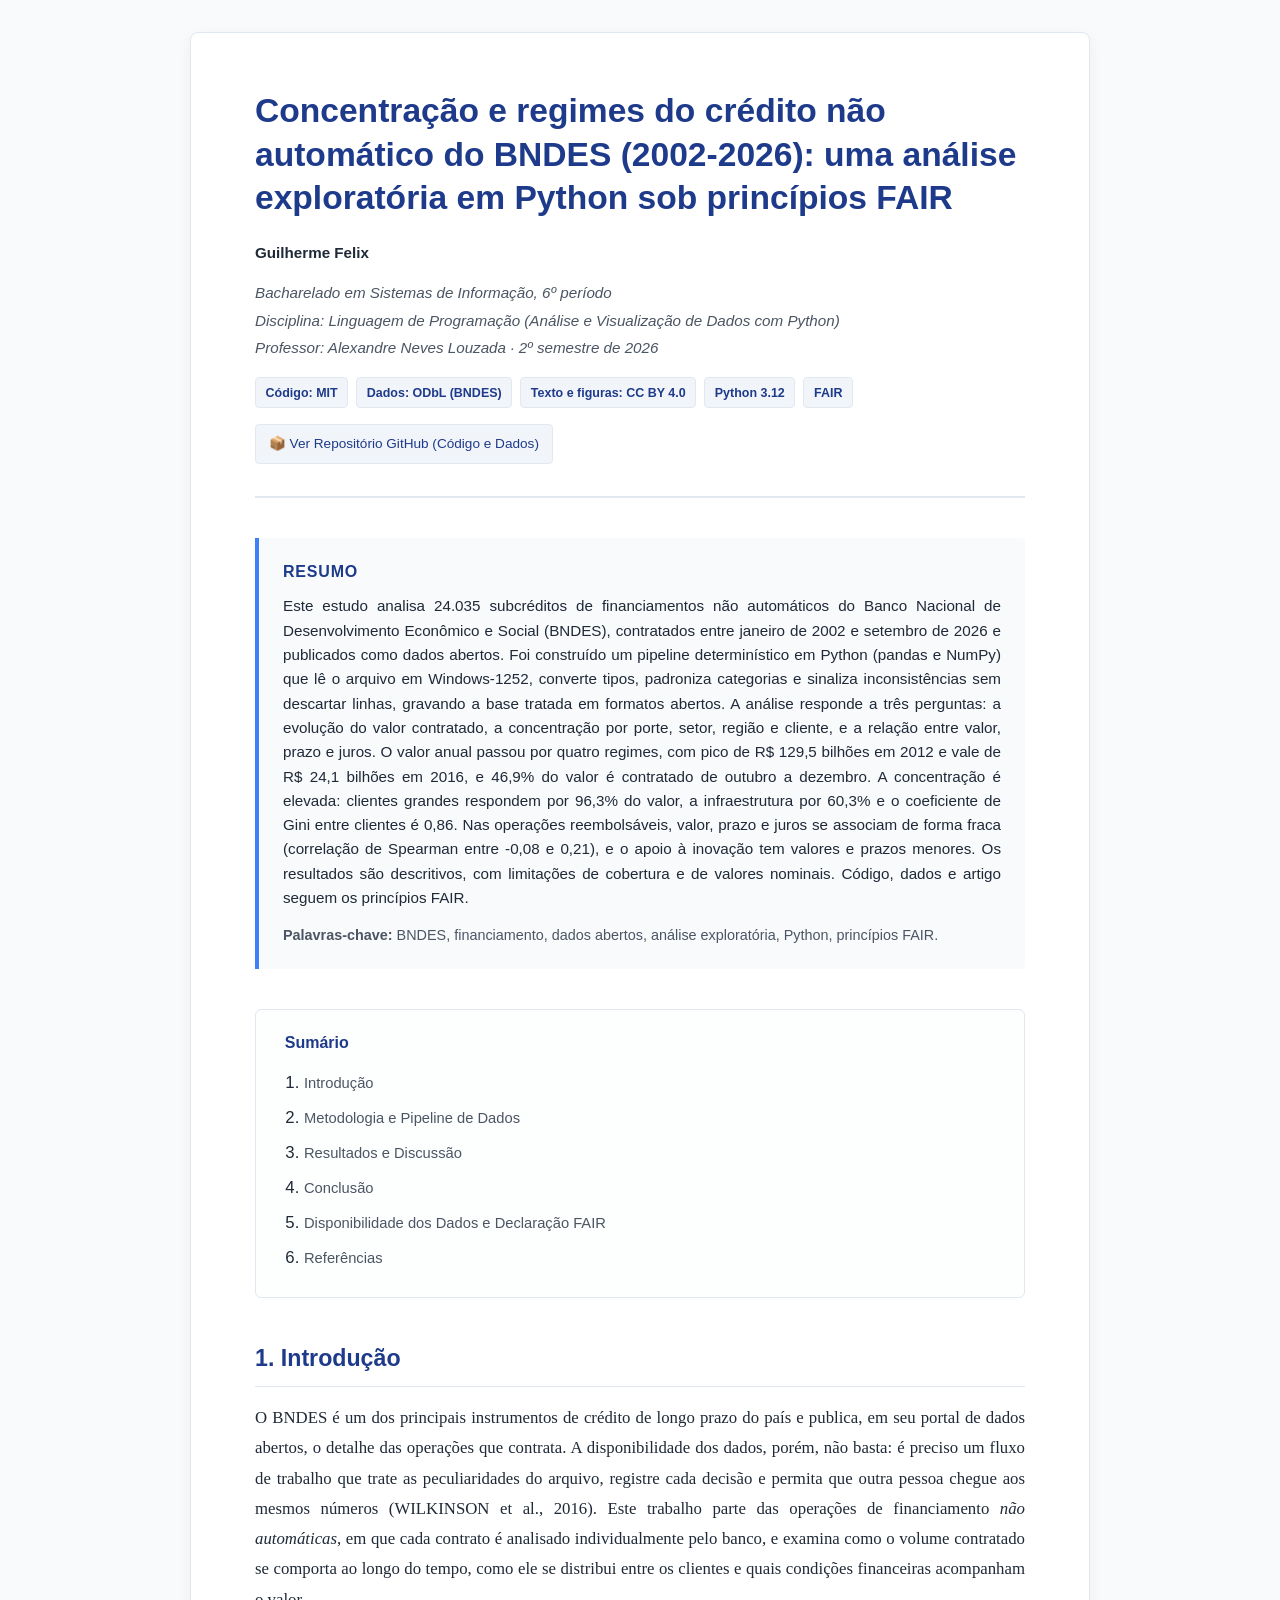
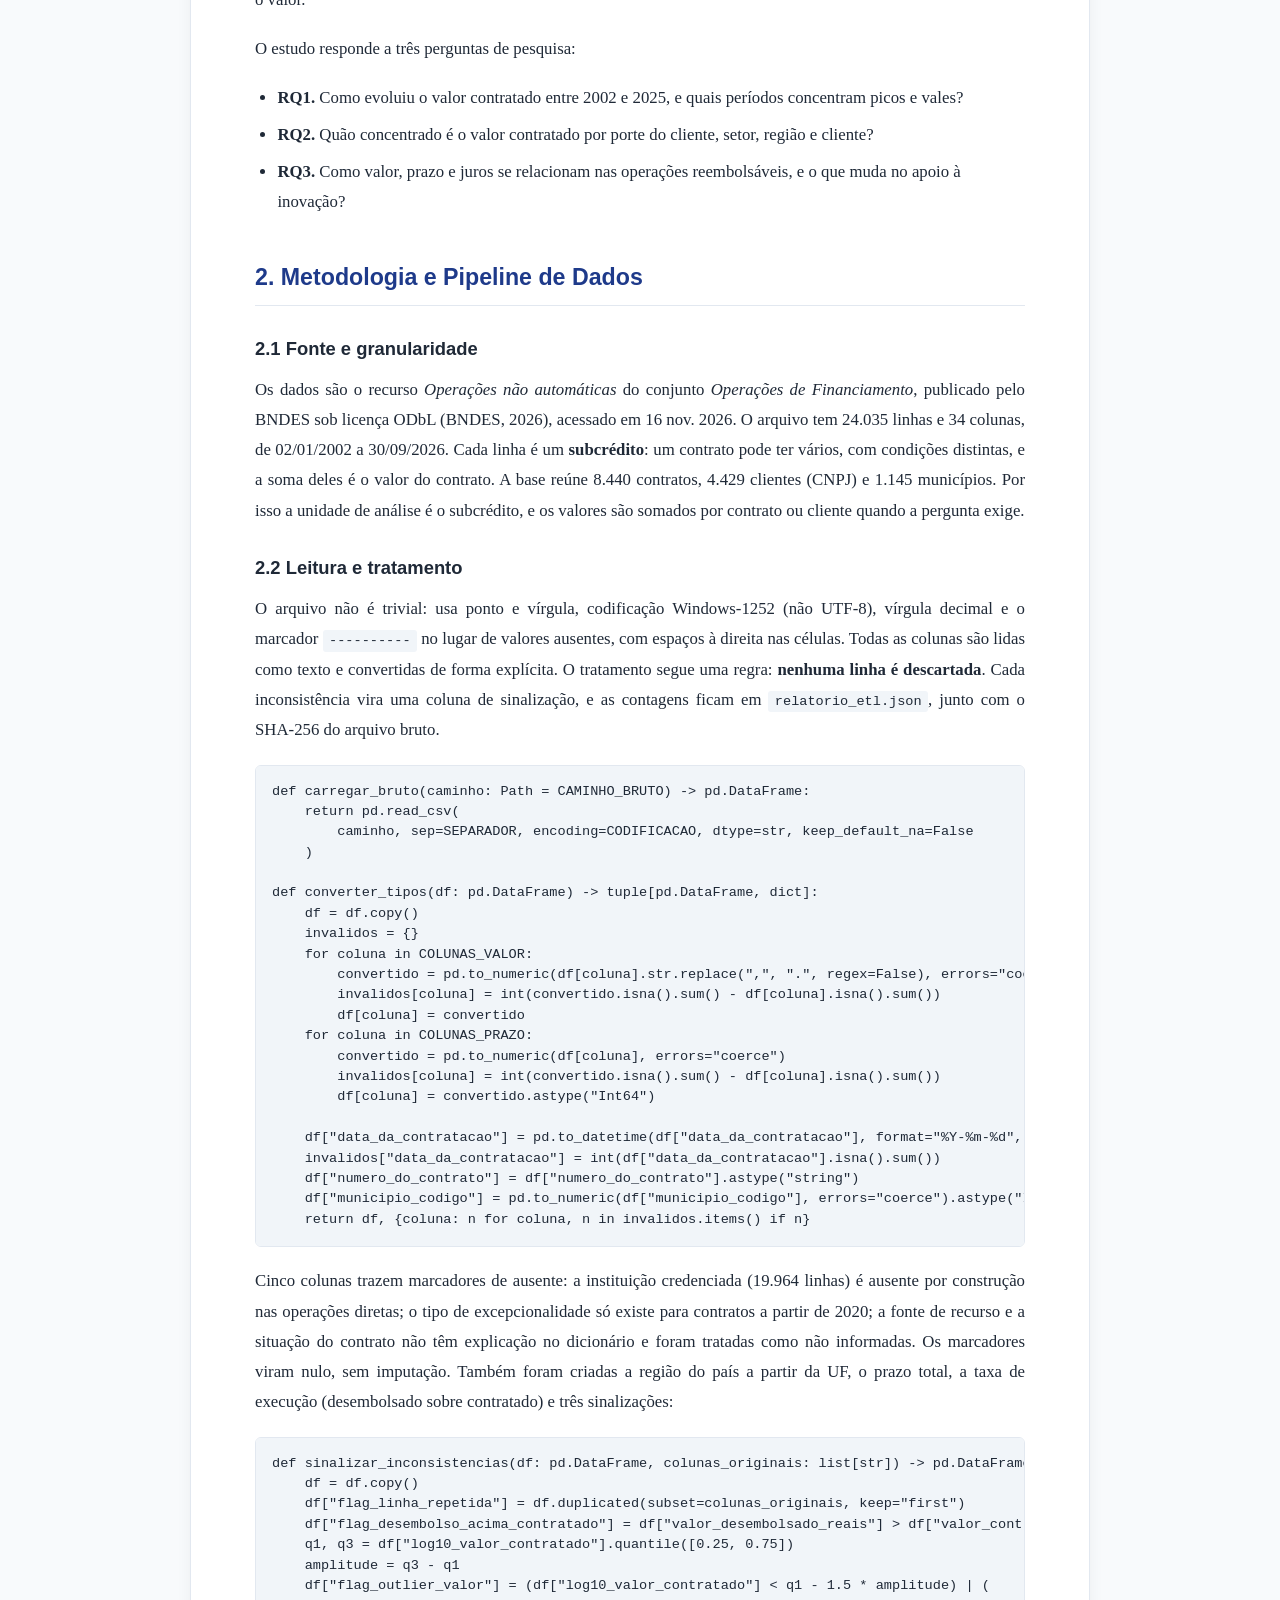
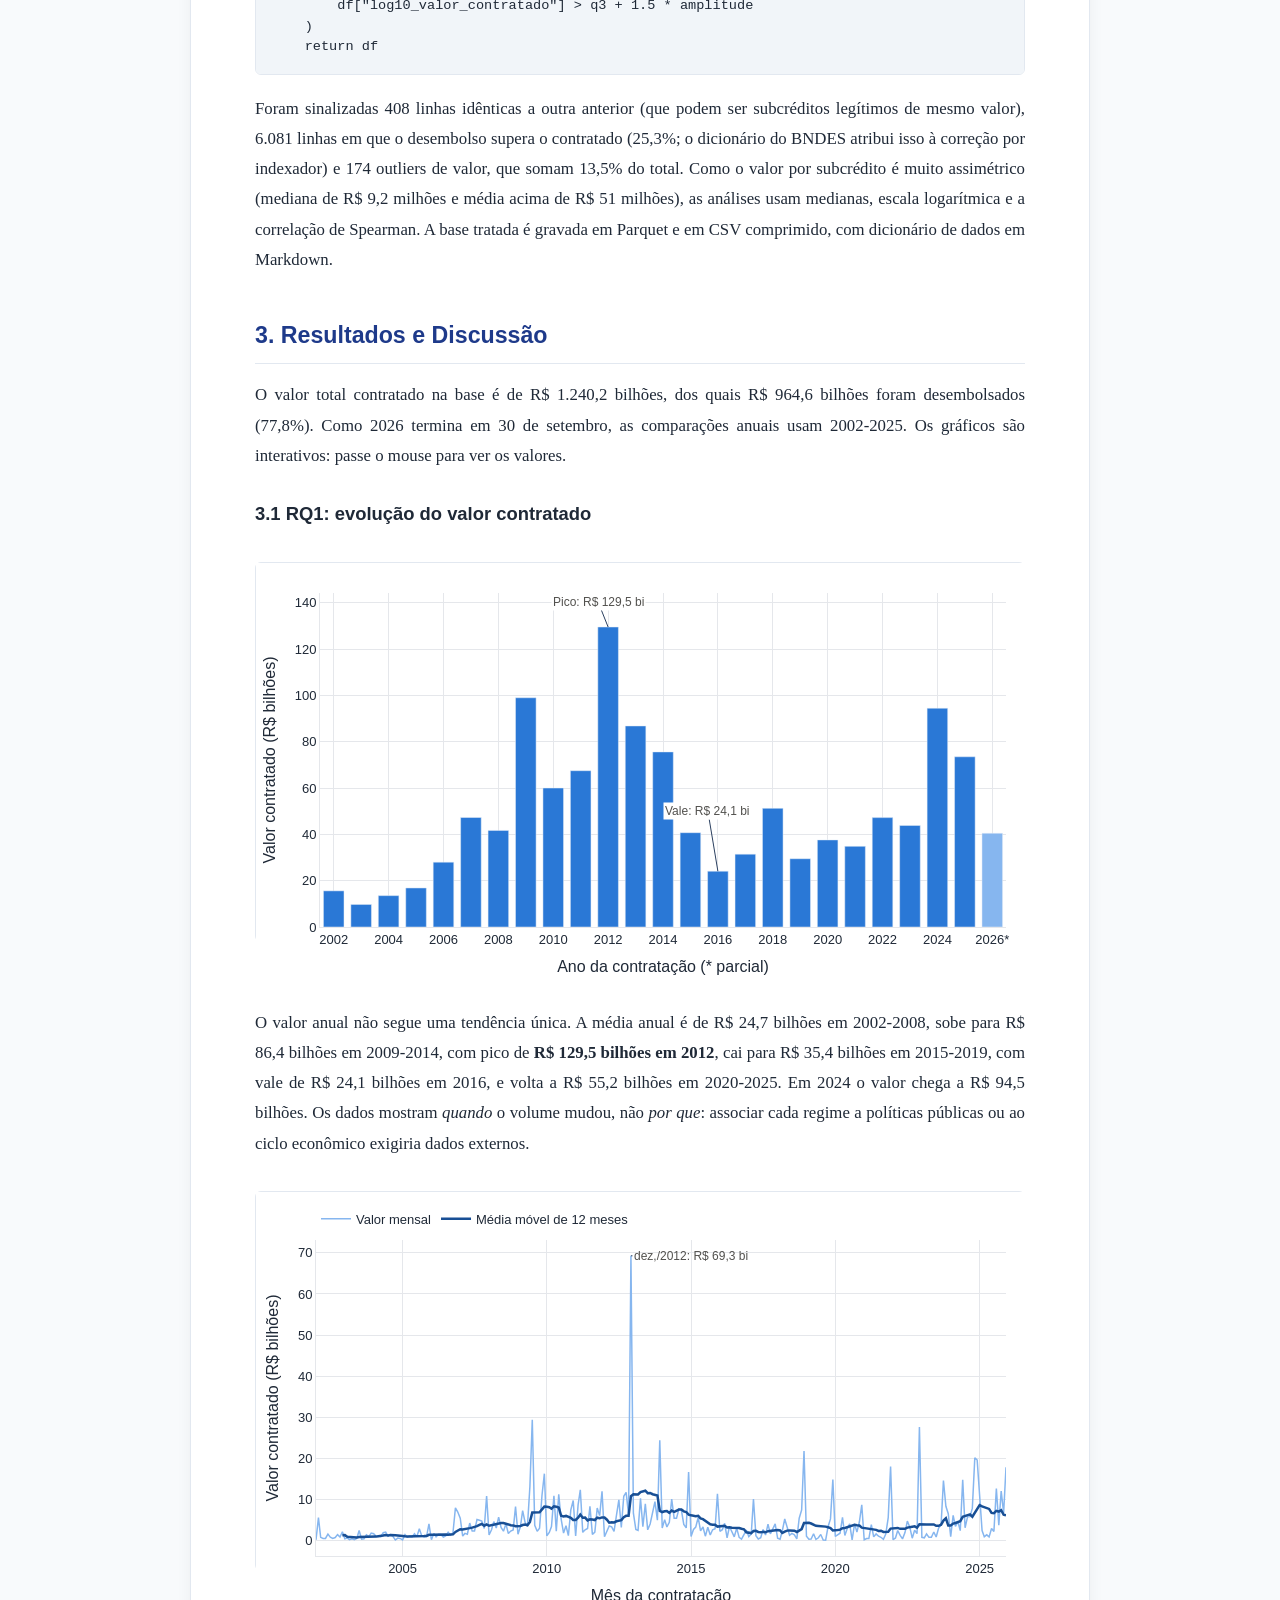
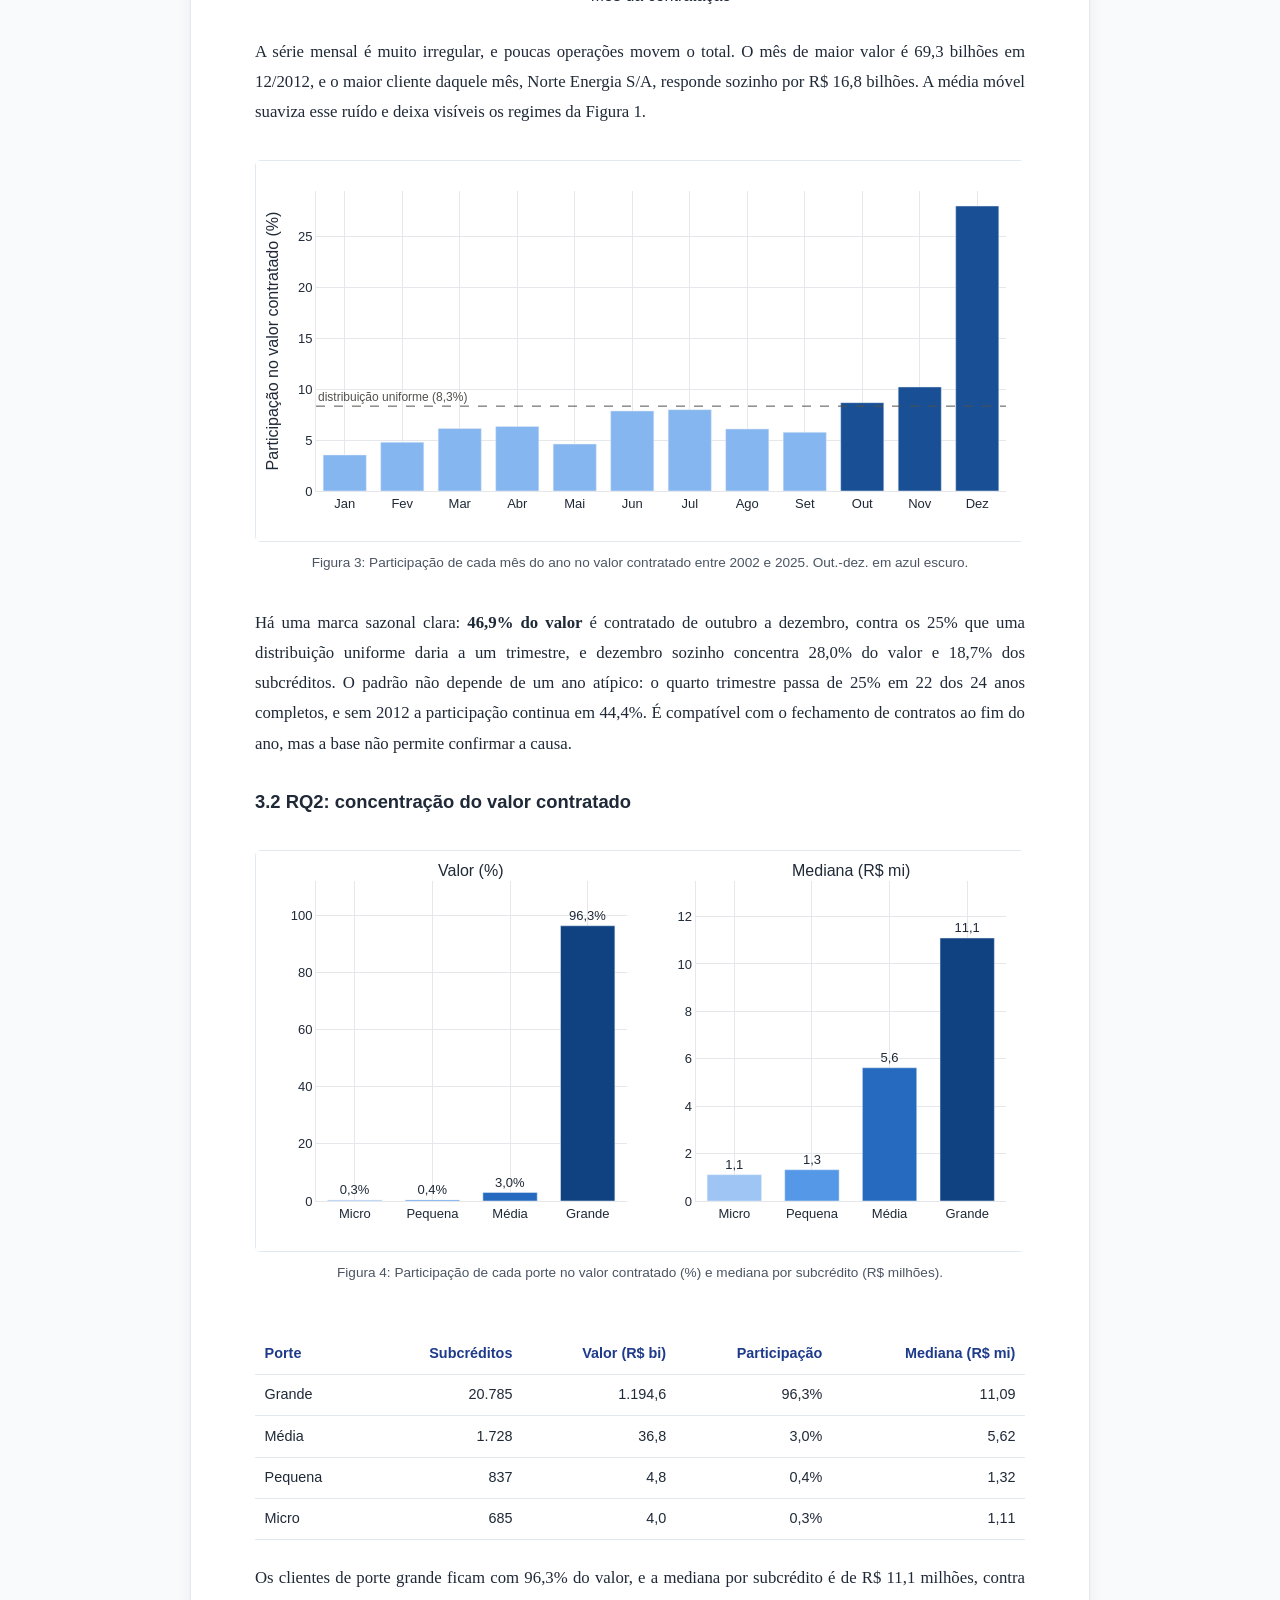
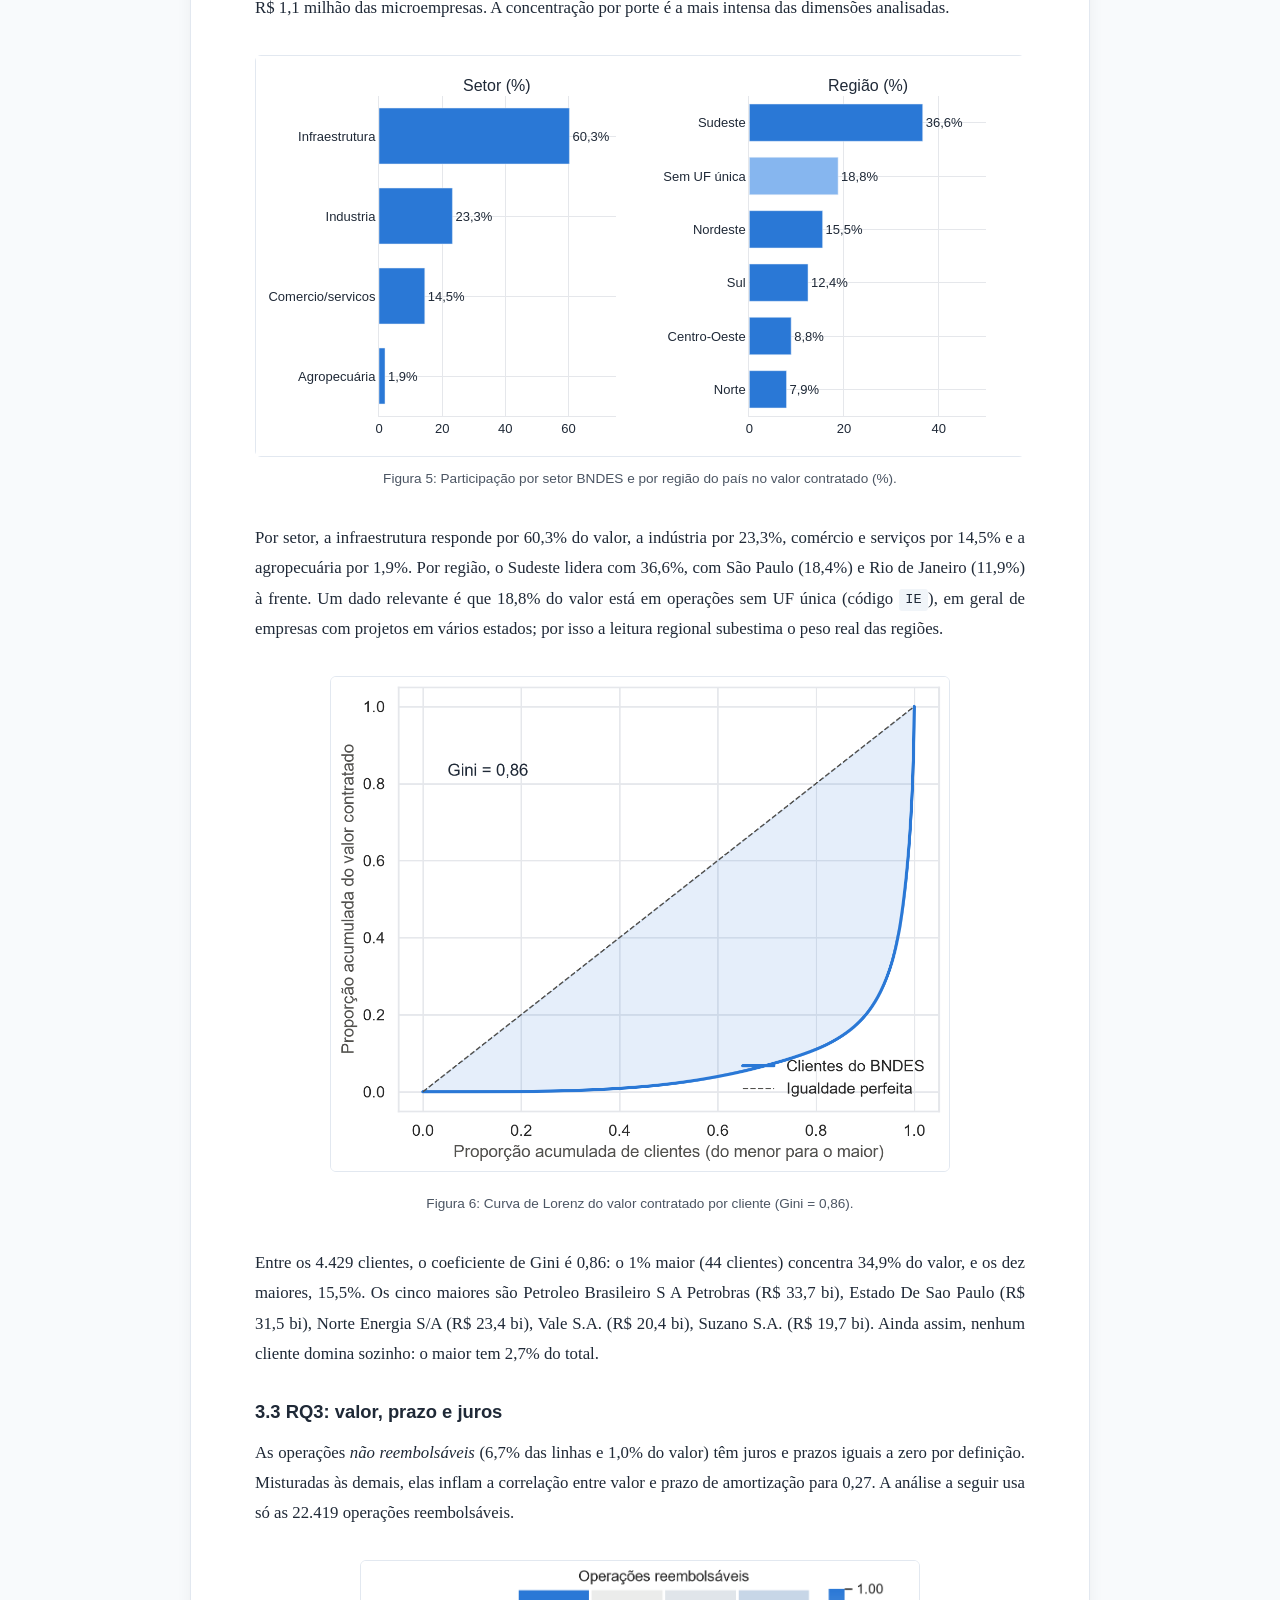
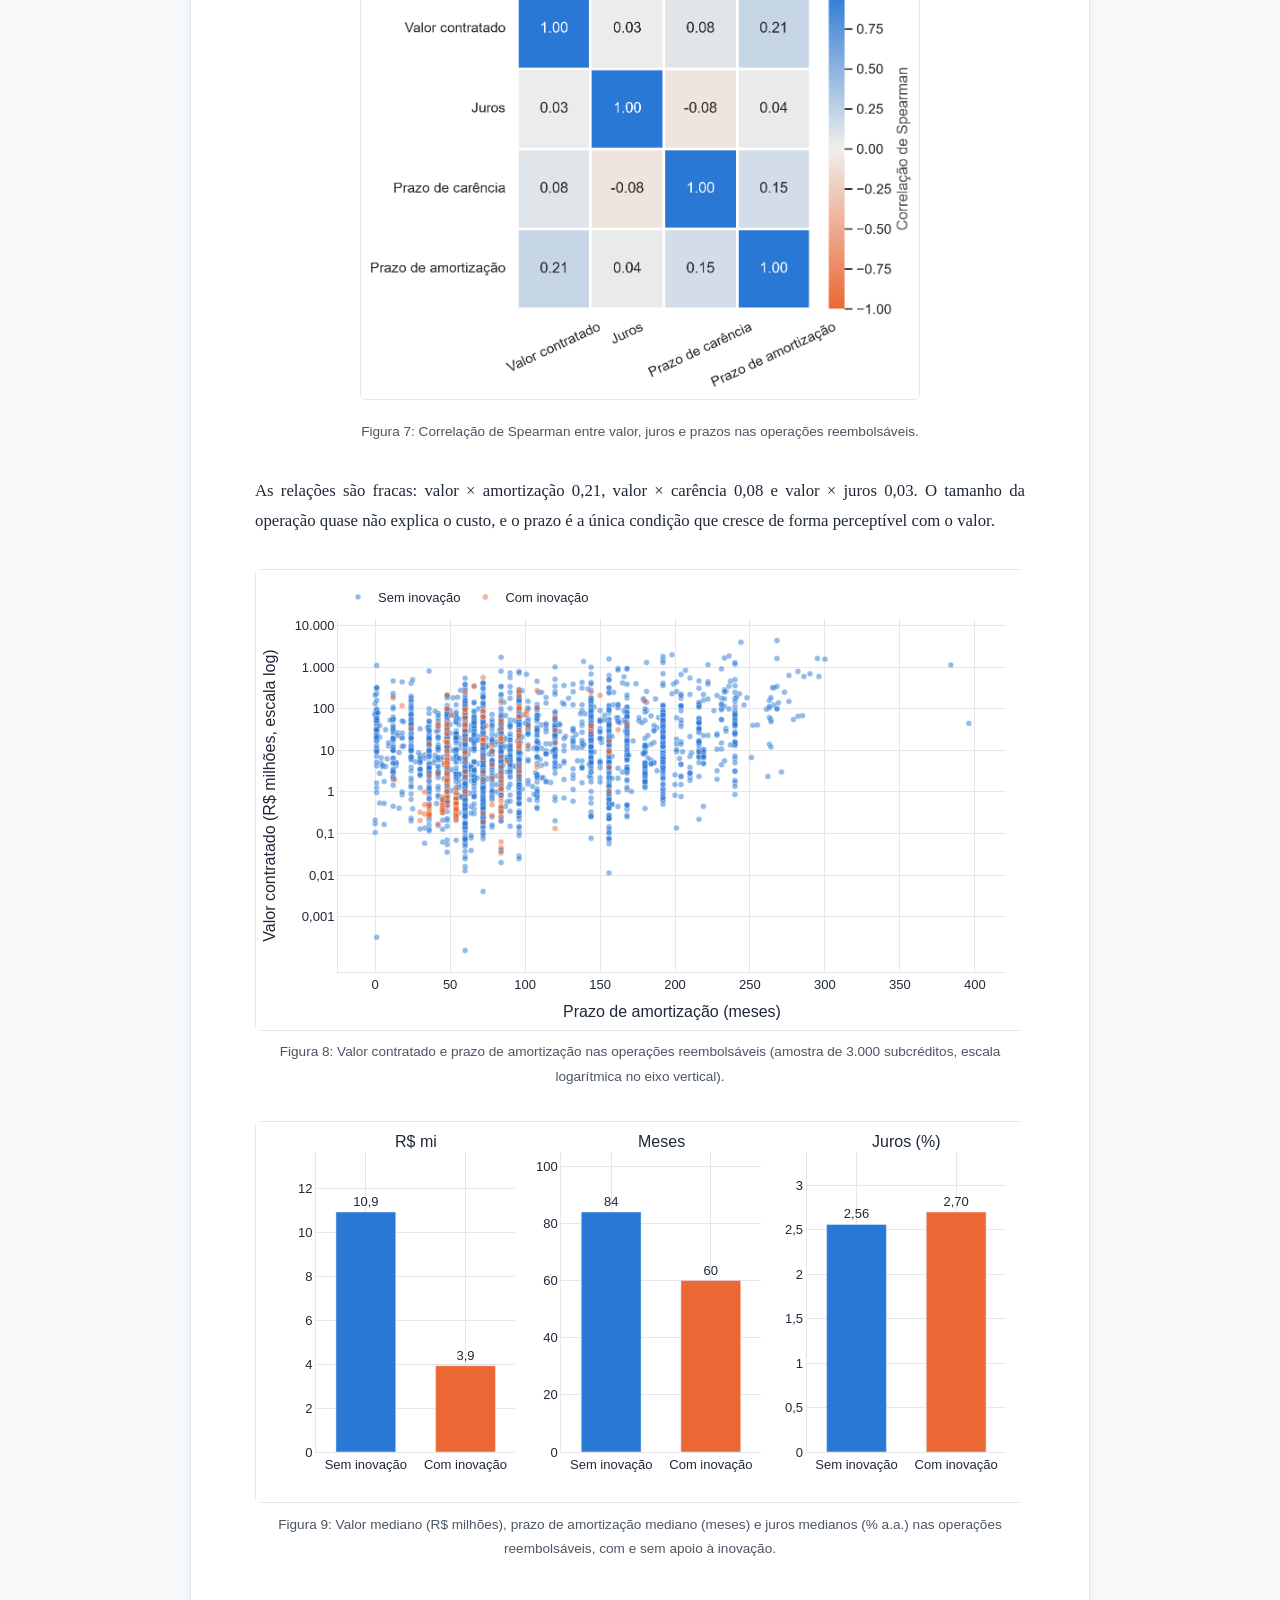
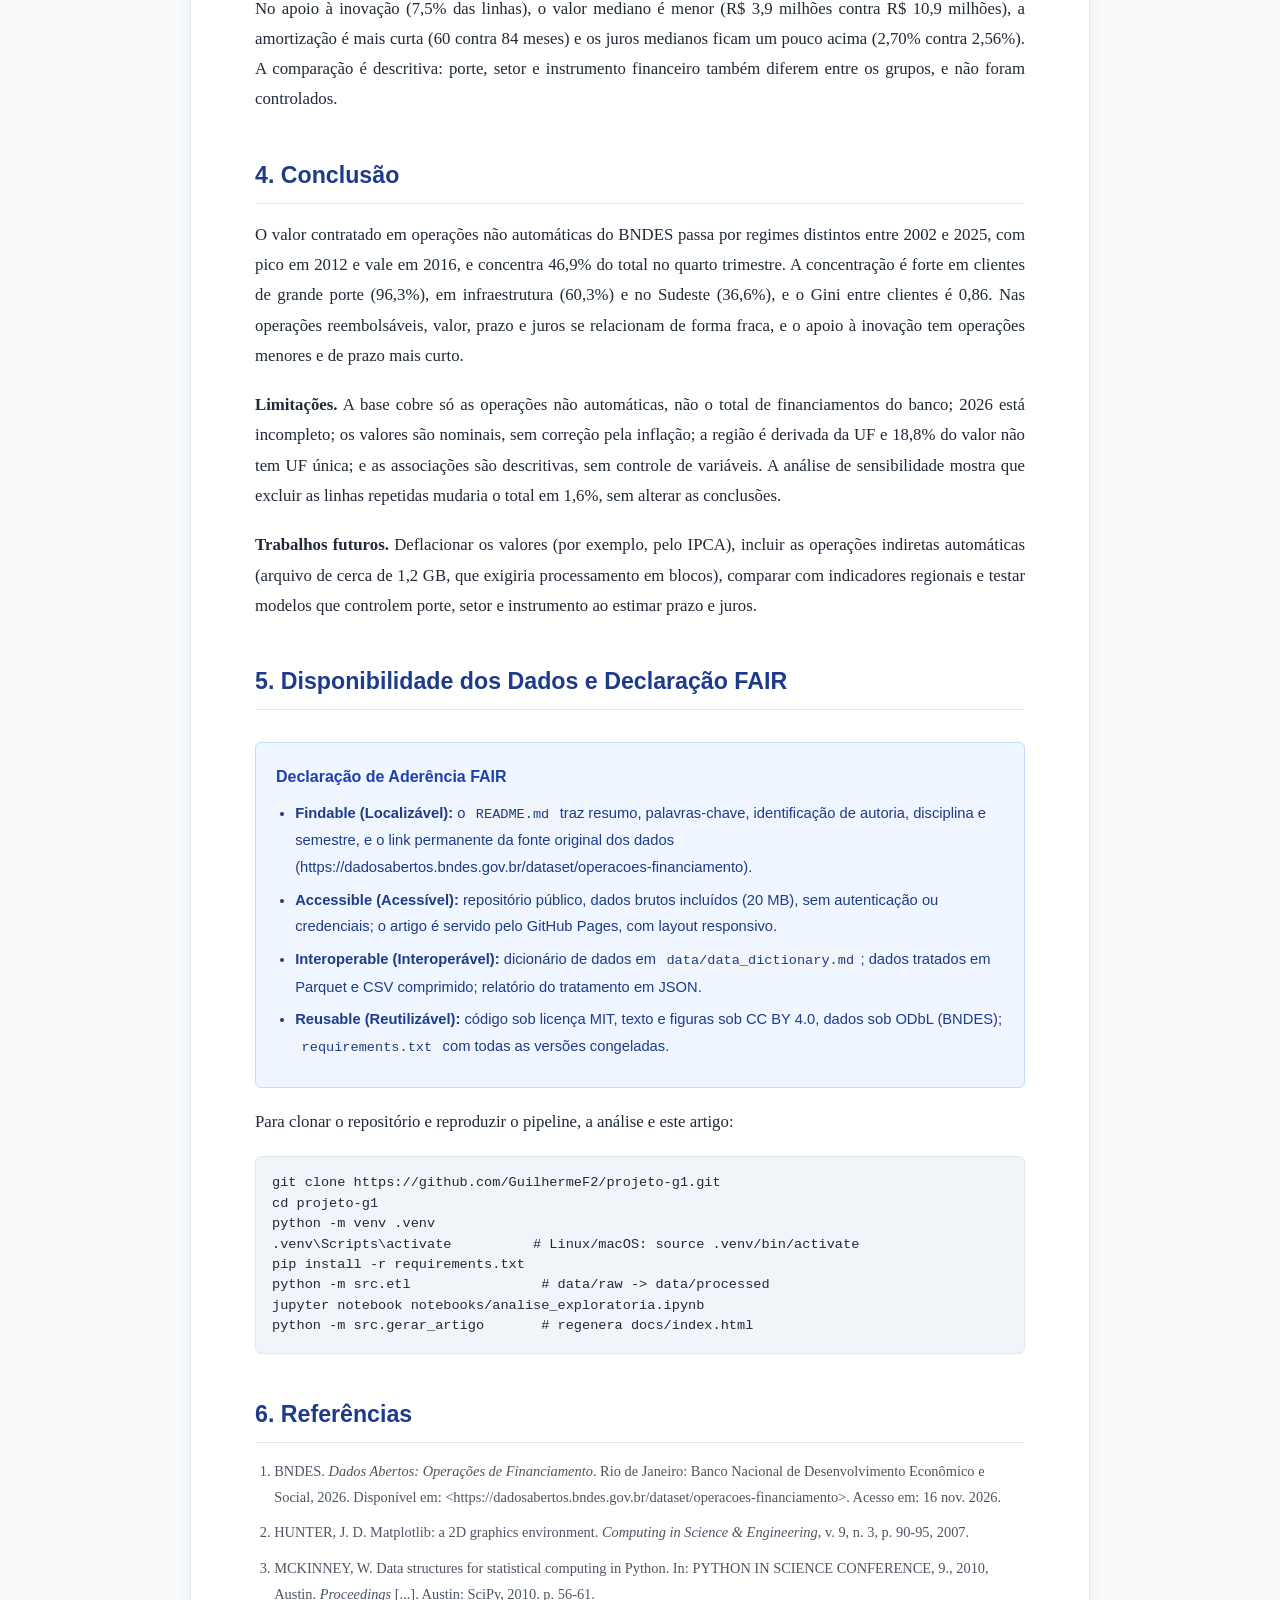
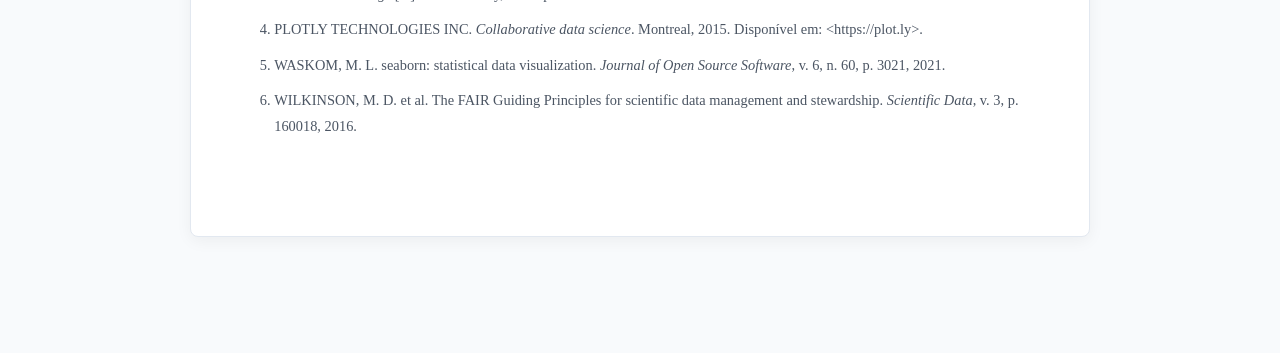
==== docs/index.html @ b4112bfb "Reestrutura o projeto conforme as diretrizes FAIR: dados do BNDES, ETL em src, notebook e artigo em " ====
<!DOCTYPE html>
<html lang="pt-BR">
<head>
  <meta charset="UTF-8">
  <meta name="viewport" content="width=device-width, initial-scale=1.0">
  <meta name="description" content="Análise exploratória dos financiamentos não automáticos do BNDES (2002-2026) com Python, sob princípios FAIR.">
  <meta name="keywords" content="BNDES, financiamento, dados abertos, análise exploratória, Python, princípios FAIR">
  <meta name="author" content="Guilherme Felix">
  <link rel="icon" href="data:,">
  <title>Financiamentos do BNDES (2002-2026): análise exploratória em Python sob princípios FAIR</title>
  <script src="assets/plotly.min.js"></script>
  <style>
    :root {
      --primary: #1e3a8a; --primary-light: #3b82f6; --text: #1f2937; --text-muted: #4b5563; --bg: #f8fafc;
      --surface: #ffffff; --border: #e2e8f0; --code-bg: #f1f5f9;
      --font-serif: "Merriweather", Georgia, serif;
      --font-sans: -apple-system, BlinkMacSystemFont, "Segoe UI", Roboto, Helvetica, Arial, sans-serif;
    }
    * { box-sizing: border-box; margin: 0; padding: 0; }
    body { font-family: var(--font-serif); font-size: 1.05rem; line-height: 1.8; color: var(--text);
           background-color: var(--bg); padding: 2rem 1rem; }
    .container { max-width: 900px; margin: 0 auto; background: var(--surface); padding: 3.5rem 4rem;
                 border-radius: 8px; box-shadow: 0 4px 16px rgba(0, 0, 0, 0.05); border: 1px solid var(--border); }
    header { border-bottom: 2px solid var(--border); padding-bottom: 2rem; margin-bottom: 2.5rem; }
    h1.paper-title { font-family: var(--font-sans); font-size: 2.1rem; font-weight: 700; line-height: 1.3;
                     color: var(--primary); margin-bottom: 1.2rem; }
    .meta-block { font-family: var(--font-sans); font-size: 0.95rem; color: var(--text-muted); margin-bottom: 0.8rem; }
    .authors { font-weight: 600; color: var(--text); }
    .affiliations { font-style: italic; }
    .badges { display: flex; flex-wrap: wrap; gap: 0.5rem; margin-top: 1rem; font-family: var(--font-sans); }
    .badge { padding: 0.2rem 0.6rem; border-radius: 4px; font-size: 0.78rem; font-weight: 600;
             background: var(--code-bg); border: 1px solid var(--border); color: var(--primary); }
    .repo-badge { display: inline-block; margin-top: 1rem; padding: 0.4rem 0.8rem; background: var(--code-bg);
                  border: 1px solid var(--border); border-radius: 4px; text-decoration: none; color: var(--primary);
                  font-family: var(--font-sans); font-size: 0.85rem; font-weight: 500; transition: background 0.2s ease; }
    .repo-badge:hover { background: #e2e8f0; }
    .abstract-box { font-family: var(--font-sans); background-color: var(--bg); border-left: 4px solid var(--primary-light);
                    padding: 1.25rem 1.5rem; margin-bottom: 2.5rem; border-radius: 0 4px 4px 0; }
    .abstract-box h3 { font-size: 1rem; text-transform: uppercase; letter-spacing: 0.05em; margin-bottom: 0.5rem;
                       color: var(--primary); }
    .abstract-box p { font-size: 0.95rem; line-height: 1.6; text-align: justify; margin-bottom: 0; }
    .keywords { margin-top: 0.8rem; font-size: 0.9rem; color: var(--text-muted); }
    nav.toc { font-family: var(--font-sans); background: #fdfefe; border: 1px solid var(--border); border-radius: 6px;
              padding: 1.2rem 1.8rem; margin-bottom: 2.5rem; }
    nav.toc h4 { font-size: 1rem; color: var(--primary); margin-bottom: 0.6rem; }
    nav.toc ol { padding-left: 1.2rem; }
    nav.toc li { margin: 0.3rem 0; }
    nav.toc a { color: var(--text-muted); text-decoration: none; font-size: 0.92rem; }
    nav.toc a:hover { color: var(--primary-light); text-decoration: underline; }
    section { margin-bottom: 2.5rem; }
    h2 { font-family: var(--font-sans); font-size: 1.45rem; font-weight: 600; color: var(--primary);
         border-bottom: 1px solid var(--border); padding-bottom: 0.4rem; margin-bottom: 1rem; margin-top: 2rem; }
    h3.sub { font-family: var(--font-sans); font-size: 1.15rem; font-weight: 600; color: var(--text); margin: 1.6rem 0 0.6rem; }
    p { margin-bottom: 1.2rem; text-align: justify; }
    p, li { overflow-wrap: anywhere; }
    ul.lista { margin: 0 0 1.2rem 1.4rem; }
    ul.lista li { margin-bottom: 0.4rem; }
    figure { margin: 2rem 0; text-align: center; }
    figure img { max-width: 100%; height: auto; border: 1px solid var(--border); border-radius: 6px; background: #fff; }
    .chart-container { width: 100%; min-height: 380px; border: 1px solid var(--border); border-radius: 6px; background: #fff; }
    figcaption { font-family: var(--font-sans); font-size: 0.85rem; color: var(--text-muted); margin-top: 0.6rem; text-align: center; }
    pre, code { font-family: Consolas, "Courier New", monospace; font-size: 0.85rem; background-color: var(--code-bg); }
    code { padding: 0.2rem 0.4rem; border-radius: 3px; }
    pre { padding: 1rem; border-radius: 6px; overflow-x: auto; margin-bottom: 1.2rem; border: 1px solid var(--border); line-height: 1.5; }
    pre code { padding: 0; background: none; }
    .fair-box { font-family: var(--font-sans); border: 1px solid #bfdbfe; background-color: #eff6ff; border-radius: 6px;
                padding: 1.25rem; margin-top: 2rem; }
    .fair-box h3 { font-size: 1rem; color: #1e40af; margin-bottom: 0.5rem; }
    .fair-box ul { margin-left: 1.2rem; font-size: 0.92rem; color: #1e3a8a; }
    .fair-box li { margin-bottom: 0.4rem; }
    .references ol { padding-left: 1.2rem; font-size: 0.9rem; color: var(--text-muted); }
    .references li { margin-bottom: 0.6rem; }
    table.dados { font-family: var(--font-sans); border-collapse: collapse; width: 100%; font-size: 0.9rem; margin: 1rem 0 1.4rem; }
    table.dados th, table.dados td { border-bottom: 1px solid var(--border); padding: 0.45rem 0.6rem; text-align: right; }
    table.dados th:first-child, table.dados td:first-child { text-align: left; }
    table.dados th { color: var(--primary); }
    .tabela-rolagem { overflow-x: auto; }
    @media (max-width: 768px) {
      body { padding: 1rem 0.5rem; }
      .container { padding: 1.5rem; }
      h1.paper-title { font-size: 1.6rem; }
      .chart-container { min-height: 320px; }
    }
  </style>
</head>
<body>

  <div class="container">
    <header>
      <h1 class="paper-title">Concentração e regimes do crédito não automático do BNDES (2002-2026): uma análise exploratória em Python sob princípios FAIR</h1>

      <div class="meta-block authors">Guilherme Felix</div>

      <div class="meta-block affiliations">
        Bacharelado em Sistemas de Informação, 6º período<br>
        Disciplina: Linguagem de Programação (Análise e Visualização de Dados com Python)<br>
        Professor: Alexandre Neves Louzada · 2º semestre de 2026
      </div>

      <div class="badges">
        <span class="badge">Código: MIT</span>
        <span class="badge">Dados: ODbL (BNDES)</span>
        <span class="badge">Texto e figuras: CC BY 4.0</span>
        <span class="badge">Python 3.12</span>
        <span class="badge">FAIR</span>
      </div>

      <a href="https://github.com/GuilhermeF2/projeto-g1" class="repo-badge" target="_blank" rel="noopener noreferrer">
        📦 Ver Repositório GitHub (Código e Dados)
      </a>
    </header>

    <div class="abstract-box">
      <h3>Resumo</h3>
      <p>Este estudo analisa 24.035 subcréditos de financiamentos não automáticos do Banco Nacional de Desenvolvimento Econômico e Social (BNDES), contratados entre janeiro de 2002 e setembro de 2026 e publicados como dados abertos. Foi construído um pipeline determinístico em Python (pandas e NumPy) que lê o arquivo em Windows-1252, converte tipos, padroniza categorias e sinaliza inconsistências sem descartar linhas, gravando a base tratada em formatos abertos. A análise responde a três perguntas: a evolução do valor contratado, a concentração por porte, setor, região e cliente, e a relação entre valor, prazo e juros. O valor anual passou por quatro regimes, com pico de R$ 129,5 bilhões em 2012 e vale de R$ 24,1 bilhões em 2016, e 46,9% do valor é contratado de outubro a dezembro. A concentração é elevada: clientes grandes respondem por 96,3% do valor, a infraestrutura por 60,3% e o coeficiente de Gini entre clientes é 0,86. Nas operações reembolsáveis, valor, prazo e juros se associam de forma fraca (correlação de Spearman entre -0,08 e 0,21), e o apoio à inovação tem valores e prazos menores. Os resultados são descritivos, com limitações de cobertura e de valores nominais. Código, dados e artigo seguem os princípios FAIR.</p>
      <div class="keywords">
        <strong>Palavras-chave:</strong> BNDES, financiamento, dados abertos, análise exploratória, Python, princípios FAIR.
      </div>
    </div>

    <nav class="toc">
      <h4>Sumário</h4>
      <ol>
        <li><a href="#intro">Introdução</a></li>
        <li><a href="#metodologia">Metodologia e Pipeline de Dados</a></li>
        <li><a href="#resultados">Resultados e Discussão</a></li>
        <li><a href="#conclusao">Conclusão</a></li>
        <li><a href="#fair">Disponibilidade dos Dados e Declaração FAIR</a></li>
        <li><a href="#referencias">Referências</a></li>
      </ol>
    </nav>

    <section id="intro">
      <h2>1. Introdução</h2>
      <p>
        O BNDES é um dos principais instrumentos de crédito de longo prazo do país e publica, em seu portal de dados abertos, o
        detalhe das operações que contrata. A disponibilidade dos dados, porém, não basta: é preciso um fluxo de trabalho que
        trate as peculiaridades do arquivo, registre cada decisão e permita que outra pessoa chegue aos mesmos números
        (WILKINSON et al., 2016). Este trabalho parte das operações de financiamento <em>não automáticas</em>, em que cada
        contrato é analisado individualmente pelo banco, e examina como o volume contratado se comporta ao longo do tempo,
        como ele se distribui entre os clientes e quais condições financeiras acompanham o valor.
      </p>
      <p>O estudo responde a três perguntas de pesquisa:</p>
      <ul class="lista">
        <li><strong>RQ1.</strong> Como evoluiu o valor contratado entre 2002 e 2025, e quais períodos concentram picos e vales?</li>
        <li><strong>RQ2.</strong> Quão concentrado é o valor contratado por porte do cliente, setor, região e cliente?</li>
        <li><strong>RQ3.</strong> Como valor, prazo e juros se relacionam nas operações reembolsáveis, e o que muda no apoio à inovação?</li>
      </ul>
    </section>

    <section id="metodologia">
      <h2>2. Metodologia e Pipeline de Dados</h2>
      <h3 class="sub">2.1 Fonte e granularidade</h3>
      <p>
        Os dados são o recurso <em>Operações não automáticas</em> do conjunto <em>Operações de Financiamento</em>, publicado pelo
        BNDES sob licença ODbL (BNDES, 2026), acessado em 16 nov. 2026. O arquivo tem 24.035 linhas e
        34 colunas, de 02/01/2002 a 30/09/2026. Cada linha é um
        <strong>subcrédito</strong>: um contrato pode ter vários, com condições distintas, e a soma deles é o valor do contrato. A
        base reúne 8.440 contratos, 4.429 clientes (CNPJ) e 1.145 municípios. Por isso a
        unidade de análise é o subcrédito, e os valores são somados por contrato ou cliente quando a pergunta exige.
      </p>
      <h3 class="sub">2.2 Leitura e tratamento</h3>
      <p>
        O arquivo não é trivial: usa ponto e vírgula, codificação Windows-1252 (não UTF-8), vírgula decimal e o marcador
        <code>----------</code> no lugar de valores ausentes, com espaços à direita nas células. Todas as colunas são lidas como
        texto e convertidas de forma explícita. O tratamento segue uma regra: <strong>nenhuma linha é descartada</strong>. Cada
        inconsistência vira uma coluna de sinalização, e as contagens ficam em <code>relatorio_etl.json</code>, junto com o
        SHA-256 do arquivo bruto.
      </p>
      <pre><code>def carregar_bruto(caminho: Path = CAMINHO_BRUTO) -&gt; pd.DataFrame:
    return pd.read_csv(
        caminho, sep=SEPARADOR, encoding=CODIFICACAO, dtype=str, keep_default_na=False
    )

def converter_tipos(df: pd.DataFrame) -&gt; tuple[pd.DataFrame, dict]:
    df = df.copy()
    invalidos = {}
    for coluna in COLUNAS_VALOR:
        convertido = pd.to_numeric(df[coluna].str.replace(&quot;,&quot;, &quot;.&quot;, regex=False), errors=&quot;coerce&quot;)
        invalidos[coluna] = int(convertido.isna().sum() - df[coluna].isna().sum())
        df[coluna] = convertido
    for coluna in COLUNAS_PRAZO:
        convertido = pd.to_numeric(df[coluna], errors=&quot;coerce&quot;)
        invalidos[coluna] = int(convertido.isna().sum() - df[coluna].isna().sum())
        df[coluna] = convertido.astype(&quot;Int64&quot;)

    df[&quot;data_da_contratacao&quot;] = pd.to_datetime(df[&quot;data_da_contratacao&quot;], format=&quot;%Y-%m-%d&quot;, errors=&quot;coerce&quot;)
    invalidos[&quot;data_da_contratacao&quot;] = int(df[&quot;data_da_contratacao&quot;].isna().sum())
    df[&quot;numero_do_contrato&quot;] = df[&quot;numero_do_contrato&quot;].astype(&quot;string&quot;)
    df[&quot;municipio_codigo&quot;] = pd.to_numeric(df[&quot;municipio_codigo&quot;], errors=&quot;coerce&quot;).astype(&quot;Int64&quot;)
    return df, {coluna: n for coluna, n in invalidos.items() if n}</code></pre>
      <p>
        Cinco colunas trazem marcadores de ausente: a instituição credenciada (19.964
        linhas) é ausente por construção nas operações diretas; o tipo de excepcionalidade só existe para contratos a partir de
        2020; a fonte de recurso e a situação do contrato não têm explicação no dicionário e foram tratadas como não informadas.
        Os marcadores viram nulo, sem imputação. Também foram criadas a região do país a partir da UF, o prazo total, a taxa de
        execução (desembolsado sobre contratado) e três sinalizações:
      </p>
      <pre><code>def sinalizar_inconsistencias(df: pd.DataFrame, colunas_originais: list[str]) -&gt; pd.DataFrame:
    df = df.copy()
    df[&quot;flag_linha_repetida&quot;] = df.duplicated(subset=colunas_originais, keep=&quot;first&quot;)
    df[&quot;flag_desembolso_acima_contratado&quot;] = df[&quot;valor_desembolsado_reais&quot;] &gt; df[&quot;valor_contratado_reais&quot;]
    q1, q3 = df[&quot;log10_valor_contratado&quot;].quantile([0.25, 0.75])
    amplitude = q3 - q1
    df[&quot;flag_outlier_valor&quot;] = (df[&quot;log10_valor_contratado&quot;] &lt; q1 - 1.5 * amplitude) | (
        df[&quot;log10_valor_contratado&quot;] &gt; q3 + 1.5 * amplitude
    )
    return df</code></pre>
      <p>
        Foram sinalizadas 408 linhas idênticas a outra anterior (que podem ser
        subcréditos legítimos de mesmo valor), 6.081 linhas em que o
        desembolso supera o contratado (25,3%; o dicionário do BNDES atribui isso à correção por
        indexador) e 174 outliers de valor, que somam
        13,5% do total. Como o valor por subcrédito é muito assimétrico (mediana de R$ 9,2 milhões e média
        acima de R$ 51 milhões), as análises usam medianas, escala logarítmica e a correlação de Spearman. A base tratada é
        gravada em Parquet e em CSV comprimido, com dicionário de dados em Markdown.
      </p>
    </section>

    <section id="resultados">
      <h2>3. Resultados e Discussão</h2>
      <p>
        O valor total contratado na base é de R$ 1.240,2 bilhões, dos quais R$ 964,6
        bilhões foram desembolsados (77,8%). Como 2026 termina em 30 de setembro, as comparações anuais usam
        2002-2025. Os gráficos são interativos: passe o mouse para ver os valores.
      </p>

      <h3 class="sub">3.1 RQ1: evolução do valor contratado</h3>
      <figure>
        <div id="fig-anual" class="chart-container"></div>
<script>Plotly.newPlot('fig-anual', [{"customdata": {"dtype": "i2", "bdata": "SQFuA/kAywEsAXgCaQFMAlkB6wK+AZUEyAFxBEICMgcPAvkF8QHFBSsCOgc4AjgGHQJJBZUBoATcACwCzAADAxcBWwJxACMBtADqAbgAYwLdACUCwgAuAl8B0gNfATYFEwFVAw==", "shape": "25, 2"}, "hovertemplate": "\u003cb\u003e%{x}\u003c/b\u003e\u003cbr\u003eValor contratado: R$ %{y:,.1f} bi\u003cbr\u003eContratos: %{customdata[0]:,.0f}\u003cbr\u003eSubcréditos: %{customdata[1]:,.0f}\u003cextra\u003e\u003c/extra\u003e", "marker": {"color": ["#2a78d6", "#2a78d6", "#2a78d6", "#2a78d6", "#2a78d6", "#2a78d6", "#2a78d6", "#2a78d6", "#2a78d6", "#2a78d6", "#2a78d6", "#2a78d6", "#2a78d6", "#2a78d6", "#2a78d6", "#2a78d6", "#2a78d6", "#2a78d6", "#2a78d6", "#2a78d6", "#2a78d6", "#2a78d6", "#2a78d6", "#2a78d6", "#86b6ef"]}, "x": {"dtype": "i2", "bdata": "0gfTB9QH1QfWB9cH2AfZB9oH2wfcB90H3gffB+AH4QfiB+MH5AflB+YH5wfoB+kH6gc="}, "y": {"dtype": "f8", "bdata": "2Tqi2cA2L0ADLDbzN3kjQIb/Ox60FytA78ObNU7bMEDBFDt73QE8QPFF09oZpEdAWN8peJfcREAFnS/+Zr9YQONunuITAU5ACr6t62/fUECoF+KoczFgQDdGAp2ctFVAiZW3HOfmUkCsHV7wY11EQOrRAzQhGThAn8s+3T12P0D+NfFKgJ5JQAryCOL4ej1ABjVCQ/zMQkDo2Yt3GmpBQE8W+4C7nUdAXlHFHzbtRUCT7+dOP55XQK5VFefbX1JAHIltClU8REA="}, "type": "bar"}], {"template": {"data": {"histogram2dcontour": [{"type": "histogram2dcontour", "colorbar": {"outlinewidth": 0, "ticks": ""}, "colorscale": [[0.0, "#0d0887"], [0.1111111111111111, "#46039f"], [0.2222222222222222, "#7201a8"], [0.3333333333333333, "#9c179e"], [0.4444444444444444, "#bd3786"], [0.5555555555555556, "#d8576b"], [0.6666666666666666, "#ed7953"], [0.7777777777777778, "#fb9f3a"], [0.8888888888888888, "#fdca26"], [1.0, "#f0f921"]]}], "choropleth": [{"type": "choropleth", "colorbar": {"outlinewidth": 0, "ticks": ""}}], "histogram2d": [{"type": "histogram2d", "colorbar": {"outlinewidth": 0, "ticks": ""}, "colorscale": [[0.0, "#0d0887"], [0.1111111111111111, "#46039f"], [0.2222222222222222, "#7201a8"], [0.3333333333333333, "#9c179e"], [0.4444444444444444, "#bd3786"], [0.5555555555555556, "#d8576b"], [0.6666666666666666, "#ed7953"], [0.7777777777777778, "#fb9f3a"], [0.8888888888888888, "#fdca26"], [1.0, "#f0f921"]]}], "heatmap": [{"type": "heatmap", "colorbar": {"outlinewidth": 0, "ticks": ""}, "colorscale": [[0.0, "#0d0887"], [0.1111111111111111, "#46039f"], [0.2222222222222222, "#7201a8"], [0.3333333333333333, "#9c179e"], [0.4444444444444444, "#bd3786"], [0.5555555555555556, "#d8576b"], [0.6666666666666666, "#ed7953"], [0.7777777777777778, "#fb9f3a"], [0.8888888888888888, "#fdca26"], [1.0, "#f0f921"]]}], "contourcarpet": [{"type": "contourcarpet", "colorbar": {"outlinewidth": 0, "ticks": ""}}], "contour": [{"type": "contour", "colorbar": {"outlinewidth": 0, "ticks": ""}, "colorscale": [[0.0, "#0d0887"], [0.1111111111111111, "#46039f"], [0.2222222222222222, "#7201a8"], [0.3333333333333333, "#9c179e"], [0.4444444444444444, "#bd3786"], [0.5555555555555556, "#d8576b"], [0.6666666666666666, "#ed7953"], [0.7777777777777778, "#fb9f3a"], [0.8888888888888888, "#fdca26"], [1.0, "#f0f921"]]}], "surface": [{"type": "surface", "colorbar": {"outlinewidth": 0, "ticks": ""}, "colorscale": [[0.0, "#0d0887"], [0.1111111111111111, "#46039f"], [0.2222222222222222, "#7201a8"], [0.3333333333333333, "#9c179e"], [0.4444444444444444, "#bd3786"], [0.5555555555555556, "#d8576b"], [0.6666666666666666, "#ed7953"], [0.7777777777777778, "#fb9f3a"], [0.8888888888888888, "#fdca26"], [1.0, "#f0f921"]]}], "mesh3d": [{"type": "mesh3d", "colorbar": {"outlinewidth": 0, "ticks": ""}}], "scatter": [{"fillpattern": {"fillmode": "overlay", "size": 10, "solidity": 0.2}, "type": "scatter"}], "parcoords": [{"type": "parcoords", "line": {"colorbar": {"outlinewidth": 0, "ticks": ""}}}], "scatterpolargl": [{"type": "scatterpolargl", "marker": {"colorbar": {"outlinewidth": 0, "ticks": ""}}}], "bar": [{"error_x": {"color": "#2a3f5f"}, "error_y": {"color": "#2a3f5f"}, "marker": {"line": {"color": "#E5ECF6", "width": 0.5}, "pattern": {"fillmode": "overlay", "size": 10, "solidity": 0.2}}, "type": "bar"}], "scattergeo": [{"type": "scattergeo", "marker": {"colorbar": {"outlinewidth": 0, "ticks": ""}}}], "scatterpolar": [{"type": "scatterpolar", "marker": {"colorbar": {"outlinewidth": 0, "ticks": ""}}}], "histogram": [{"marker": {"pattern": {"fillmode": "overlay", "size": 10, "solidity": 0.2}}, "type": "histogram"}], "scattergl": [{"type": "scattergl", "marker": {"colorbar": {"outlinewidth": 0, "ticks": ""}}}], "scatter3d": [{"type": "scatter3d", "line": {"colorbar": {"outlinewidth": 0, "ticks": ""}}, "marker": {"colorbar": {"outlinewidth": 0, "ticks": ""}}}], "scattermap": [{"type": "scattermap", "marker": {"colorbar": {"outlinewidth": 0, "ticks": ""}}}], "scatterternary": [{"type": "scatterternary", "marker": {"colorbar": {"outlinewidth": 0, "ticks": ""}}}], "scattercarpet": [{"type": "scattercarpet", "marker": {"colorbar": {"outlinewidth": 0, "ticks": ""}}}], "carpet": [{"aaxis": {"endlinecolor": "#2a3f5f", "gridcolor": "white", "linecolor": "white", "minorgridcolor": "white", "startlinecolor": "#2a3f5f"}, "baxis": {"endlinecolor": "#2a3f5f", "gridcolor": "white", "linecolor": "white", "minorgridcolor": "white", "startlinecolor": "#2a3f5f"}, "type": "carpet"}], "table": [{"cells": {"fill": {"color": "#EBF0F8"}, "line": {"color": "white"}}, "header": {"fill": {"color": "#C8D4E3"}, "line": {"color": "white"}}, "type": "table"}], "barpolar": [{"marker": {"line": {"color": "#E5ECF6", "width": 0.5}, "pattern": {"fillmode": "overlay", "size": 10, "solidity": 0.2}}, "type": "barpolar"}], "pie": [{"automargin": true, "type": "pie"}]}, "layout": {"autotypenumbers": "strict", "colorway": ["#636efa", "#EF553B", "#00cc96", "#ab63fa", "#FFA15A", "#19d3f3", "#FF6692", "#B6E880", "#FF97FF", "#FECB52"], "font": {"color": "#2a3f5f"}, "hovermode": "closest", "hoverlabel": {"align": "left"}, "paper_bgcolor": "white", "plot_bgcolor": "#E5ECF6", "polar": {"bgcolor": "#E5ECF6", "angularaxis": {"gridcolor": "white", "linecolor": "white", "ticks": ""}, "radialaxis": {"gridcolor": "white", "linecolor": "white", "ticks": ""}}, "ternary": {"bgcolor": "#E5ECF6", "aaxis": {"gridcolor": "white", "linecolor": "white", "ticks": ""}, "baxis": {"gridcolor": "white", "linecolor": "white", "ticks": ""}, "caxis": {"gridcolor": "white", "linecolor": "white", "ticks": ""}}, "coloraxis": {"colorbar": {"outlinewidth": 0, "ticks": ""}}, "colorscale": {"sequential": [[0.0, "#0d0887"], [0.1111111111111111, "#46039f"], [0.2222222222222222, "#7201a8"], [0.3333333333333333, "#9c179e"], [0.4444444444444444, "#bd3786"], [0.5555555555555556, "#d8576b"], [0.6666666666666666, "#ed7953"], [0.7777777777777778, "#fb9f3a"], [0.8888888888888888, "#fdca26"], [1.0, "#f0f921"]], "sequentialminus": [[0.0, "#0d0887"], [0.1111111111111111, "#46039f"], [0.2222222222222222, "#7201a8"], [0.3333333333333333, "#9c179e"], [0.4444444444444444, "#bd3786"], [0.5555555555555556, "#d8576b"], [0.6666666666666666, "#ed7953"], [0.7777777777777778, "#fb9f3a"], [0.8888888888888888, "#fdca26"], [1.0, "#f0f921"]], "diverging": [[0, "#8e0152"], [0.1, "#c51b7d"], [0.2, "#de77ae"], [0.3, "#f1b6da"], [0.4, "#fde0ef"], [0.5, "#f7f7f7"], [0.6, "#e6f5d0"], [0.7, "#b8e186"], [0.8, "#7fbc41"], [0.9, "#4d9221"], [1, "#276419"]]}, "xaxis": {"gridcolor": "white", "linecolor": "white", "ticks": "", "title": {"standoff": 15}, "zerolinecolor": "white", "automargin": true, "zerolinewidth": 2}, "yaxis": {"gridcolor": "white", "linecolor": "white", "ticks": "", "title": {"standoff": 15}, "zerolinecolor": "white", "automargin": true, "zerolinewidth": 2}, "scene": {"xaxis": {"backgroundcolor": "#E5ECF6", "gridcolor": "white", "linecolor": "white", "showbackground": true, "ticks": "", "zerolinecolor": "white", "gridwidth": 2}, "yaxis": {"backgroundcolor": "#E5ECF6", "gridcolor": "white", "linecolor": "white", "showbackground": true, "ticks": "", "zerolinecolor": "white", "gridwidth": 2}, "zaxis": {"backgroundcolor": "#E5ECF6", "gridcolor": "white", "linecolor": "white", "showbackground": true, "ticks": "", "zerolinecolor": "white", "gridwidth": 2}}, "shapedefaults": {"line": {"color": "#2a3f5f"}}, "annotationdefaults": {"arrowcolor": "#2a3f5f", "arrowhead": 0, "arrowwidth": 1}, "geo": {"bgcolor": "white", "landcolor": "#E5ECF6", "subunitcolor": "white", "showland": true, "showlakes": true, "lakecolor": "white"}, "title": {"x": 0.05}}}, "annotations": [{"arrowhead": 0, "ay": -25, "bgcolor": "white", "font": {"color": "#52514e", "size": 12}, "showarrow": true, "text": "Pico: R$ 129,5 bi", "x": 2012.0, "y": 129.54536861571}, {"arrowhead": 0, "ay": -60, "bgcolor": "white", "font": {"color": "#52514e", "size": 12}, "showarrow": true, "text": "Vale: R$ 24,1 bi", "x": 2016.0, "y": 24.09816289037}], "margin": {"t": 30, "r": 20, "l": 60, "b": 50}, "font": {"family": "-apple-system, BlinkMacSystemFont, Segoe UI, Roboto, Helvetica, Arial, sans-serif", "size": 13, "color": "#1f2937"}, "legend": {"orientation": "h", "yanchor": "bottom", "y": 1.02, "x": 0}, "hoverlabel": {"font": {"family": "-apple-system, BlinkMacSystemFont, Segoe UI, Roboto, Helvetica, Arial, sans-serif"}}, "height": 420, "plot_bgcolor": "white", "paper_bgcolor": "white", "separators": ",.", "xaxis": {"gridcolor": "#e5e7eb", "linecolor": "#e5e7eb", "zeroline": false, "tickmode": "array", "tickvals": [2002, 2004, 2006, 2008, 2010, 2012, 2014, 2016, 2018, 2020, 2022, 2024, 2026], "ticktext": ["2002", "2004", "2006", "2008", "2010", "2012", "2014", "2016", "2018", "2020", "2022", "2024", "2026*"], "title": {"text": "Ano da contratação (* parcial)"}}, "yaxis": {"gridcolor": "#e5e7eb", "linecolor": "#e5e7eb", "zeroline": false, "title": {"text": "Valor contratado (R$ bilhões)"}}, "showlegend": false, "bargap": 0.25}, {responsive: true, displayModeBar: false});</script>
        <figcaption>Figura 1: Valor contratado por ano, em R$ bilhões nominais. A barra clara é 2026*, parcial até setembro.</figcaption>
      </figure>
      <p>
        O valor anual não segue uma tendência única. A média anual é de R$ 24,7 bilhões em 2002-2008, sobe para
        R$ 86,4 bilhões em 2009-2014, com pico de <strong>R$ 129,5 bilhões em 2012</strong>,
        cai para R$ 35,4 bilhões em 2015-2019, com vale de R$ 24,1 bilhões em 2016, e
        volta a R$ 55,2 bilhões em 2020-2025. Em 2024 o valor chega a R$ 94,5
        bilhões. Os dados mostram <em>quando</em> o volume mudou, não <em>por que</em>: associar cada regime a políticas
        públicas ou ao ciclo econômico exigiria dados externos.
      </p>
      <figure>
        <div id="fig-mensal" class="chart-container"></div>
<script>Plotly.newPlot('fig-mensal', [{"hovertemplate": "%{x|%m/%Y}\u003cbr\u003eR$ %{y:,.1f} bi\u003cextra\u003eValor mensal\u003c/extra\u003e", "line": {"color": "#86b6ef", "width": 1.5}, "mode": "lines", "name": "Valor mensal", "x": ["2002-01-01T00:00:00.000000", "2002-02-01T00:00:00.000000", "2002-03-01T00:00:00.000000", "2002-04-01T00:00:00.000000", "2002-05-01T00:00:00.000000", "2002-06-01T00:00:00.000000", "2002-07-01T00:00:00.000000", "2002-08-01T00:00:00.000000", "2002-09-01T00:00:00.000000", "2002-10-01T00:00:00.000000", "2002-11-01T00:00:00.000000", "2002-12-01T00:00:00.000000", "2003-01-01T00:00:00.000000", "2003-02-01T00:00:00.000000", "2003-03-01T00:00:00.000000", "2003-04-01T00:00:00.000000", "2003-05-01T00:00:00.000000", "2003-06-01T00:00:00.000000", "2003-07-01T00:00:00.000000", "2003-08-01T00:00:00.000000", "2003-09-01T00:00:00.000000", "2003-10-01T00:00:00.000000", "2003-11-01T00:00:00.000000", "2003-12-01T00:00:00.000000", "2004-01-01T00:00:00.000000", "2004-02-01T00:00:00.000000", "2004-03-01T00:00:00.000000", "2004-04-01T00:00:00.000000", "2004-05-01T00:00:00.000000", "2004-06-01T00:00:00.000000", "2004-07-01T00:00:00.000000", "2004-08-01T00:00:00.000000", "2004-09-01T00:00:00.000000", "2004-10-01T00:00:00.000000", "2004-11-01T00:00:00.000000", "2004-12-01T00:00:00.000000", "2005-01-01T00:00:00.000000", "2005-02-01T00:00:00.000000", "2005-03-01T00:00:00.000000", "2005-04-01T00:00:00.000000", "2005-05-01T00:00:00.000000", "2005-06-01T00:00:00.000000", "2005-07-01T00:00:00.000000", "2005-08-01T00:00:00.000000", "2005-09-01T00:00:00.000000", "2005-10-01T00:00:00.000000", "2005-11-01T00:00:00.000000", "2005-12-01T00:00:00.000000", "2006-01-01T00:00:00.000000", "2006-02-01T00:00:00.000000", "2006-03-01T00:00:00.000000", "2006-04-01T00:00:00.000000", "2006-05-01T00:00:00.000000", "2006-06-01T00:00:00.000000", "2006-07-01T00:00:00.000000", "2006-08-01T00:00:00.000000", "2006-09-01T00:00:00.000000", "2006-10-01T00:00:00.000000", "2006-11-01T00:00:00.000000", "2006-12-01T00:00:00.000000", "2007-01-01T00:00:00.000000", "2007-02-01T00:00:00.000000", "2007-03-01T00:00:00.000000", "2007-04-01T00:00:00.000000", "2007-05-01T00:00:00.000000", "2007-06-01T00:00:00.000000", "2007-07-01T00:00:00.000000", "2007-08-01T00:00:00.000000", "2007-09-01T00:00:00.000000", "2007-10-01T00:00:00.000000", "2007-11-01T00:00:00.000000", "2007-12-01T00:00:00.000000", "2008-01-01T00:00:00.000000", "2008-02-01T00:00:00.000000", "2008-03-01T00:00:00.000000", "2008-04-01T00:00:00.000000", "2008-05-01T00:00:00.000000", "2008-06-01T00:00:00.000000", "2008-07-01T00:00:00.000000", "2008-08-01T00:00:00.000000", "2008-09-01T00:00:00.000000", "2008-10-01T00:00:00.000000", "2008-11-01T00:00:00.000000", "2008-12-01T00:00:00.000000", "2009-01-01T00:00:00.000000", "2009-02-01T00:00:00.000000", "2009-03-01T00:00:00.000000", "2009-04-01T00:00:00.000000", "2009-05-01T00:00:00.000000", "2009-06-01T00:00:00.000000", "2009-07-01T00:00:00.000000", "2009-08-01T00:00:00.000000", "2009-09-01T00:00:00.000000", "2009-10-01T00:00:00.000000", "2009-11-01T00:00:00.000000", "2009-12-01T00:00:00.000000", "2010-01-01T00:00:00.000000", "2010-02-01T00:00:00.000000", "2010-03-01T00:00:00.000000", "2010-04-01T00:00:00.000000", "2010-05-01T00:00:00.000000", "2010-06-01T00:00:00.000000", "2010-07-01T00:00:00.000000", "2010-08-01T00:00:00.000000", "2010-09-01T00:00:00.000000", "2010-10-01T00:00:00.000000", "2010-11-01T00:00:00.000000", "2010-12-01T00:00:00.000000", "2011-01-01T00:00:00.000000", "2011-02-01T00:00:00.000000", "2011-03-01T00:00:00.000000", "2011-04-01T00:00:00.000000", "2011-05-01T00:00:00.000000", "2011-06-01T00:00:00.000000", "2011-07-01T00:00:00.000000", "2011-08-01T00:00:00.000000", "2011-09-01T00:00:00.000000", "2011-10-01T00:00:00.000000", "2011-11-01T00:00:00.000000", "2011-12-01T00:00:00.000000", "2012-01-01T00:00:00.000000", "2012-02-01T00:00:00.000000", "2012-03-01T00:00:00.000000", "2012-04-01T00:00:00.000000", "2012-05-01T00:00:00.000000", "2012-06-01T00:00:00.000000", "2012-07-01T00:00:00.000000", "2012-08-01T00:00:00.000000", "2012-09-01T00:00:00.000000", "2012-10-01T00:00:00.000000", "2012-11-01T00:00:00.000000", "2012-12-01T00:00:00.000000", "2013-01-01T00:00:00.000000", "2013-02-01T00:00:00.000000", "2013-03-01T00:00:00.000000", "2013-04-01T00:00:00.000000", "2013-05-01T00:00:00.000000", "2013-06-01T00:00:00.000000", "2013-07-01T00:00:00.000000", "2013-08-01T00:00:00.000000", "2013-09-01T00:00:00.000000", "2013-10-01T00:00:00.000000", "2013-11-01T00:00:00.000000", "2013-12-01T00:00:00.000000", "2014-01-01T00:00:00.000000", "2014-02-01T00:00:00.000000", "2014-03-01T00:00:00.000000", "2014-04-01T00:00:00.000000", "2014-05-01T00:00:00.000000", "2014-06-01T00:00:00.000000", "2014-07-01T00:00:00.000000", "2014-08-01T00:00:00.000000", "2014-09-01T00:00:00.000000", "2014-10-01T00:00:00.000000", "2014-11-01T00:00:00.000000", "2014-12-01T00:00:00.000000", "2015-01-01T00:00:00.000000", "2015-02-01T00:00:00.000000", "2015-03-01T00:00:00.000000", "2015-04-01T00:00:00.000000", "2015-05-01T00:00:00.000000", "2015-06-01T00:00:00.000000", "2015-07-01T00:00:00.000000", "2015-08-01T00:00:00.000000", "2015-09-01T00:00:00.000000", "2015-10-01T00:00:00.000000", "2015-11-01T00:00:00.000000", "2015-12-01T00:00:00.000000", "2016-01-01T00:00:00.000000", "2016-02-01T00:00:00.000000", "2016-03-01T00:00:00.000000", "2016-04-01T00:00:00.000000", "2016-05-01T00:00:00.000000", "2016-06-01T00:00:00.000000", "2016-07-01T00:00:00.000000", "2016-08-01T00:00:00.000000", "2016-09-01T00:00:00.000000", "2016-10-01T00:00:00.000000", "2016-11-01T00:00:00.000000", "2016-12-01T00:00:00.000000", "2017-01-01T00:00:00.000000", "2017-02-01T00:00:00.000000", "2017-03-01T00:00:00.000000", "2017-04-01T00:00:00.000000", "2017-05-01T00:00:00.000000", "2017-06-01T00:00:00.000000", "2017-07-01T00:00:00.000000", "2017-08-01T00:00:00.000000", "2017-09-01T00:00:00.000000", "2017-10-01T00:00:00.000000", "2017-11-01T00:00:00.000000", "2017-12-01T00:00:00.000000", "2018-01-01T00:00:00.000000", "2018-02-01T00:00:00.000000", "2018-03-01T00:00:00.000000", "2018-04-01T00:00:00.000000", "2018-05-01T00:00:00.000000", "2018-06-01T00:00:00.000000", "2018-07-01T00:00:00.000000", "2018-08-01T00:00:00.000000", "2018-09-01T00:00:00.000000", "2018-10-01T00:00:00.000000", "2018-11-01T00:00:00.000000", "2018-12-01T00:00:00.000000", "2019-01-01T00:00:00.000000", "2019-02-01T00:00:00.000000", "2019-03-01T00:00:00.000000", "2019-04-01T00:00:00.000000", "2019-05-01T00:00:00.000000", "2019-06-01T00:00:00.000000", "2019-07-01T00:00:00.000000", "2019-08-01T00:00:00.000000", "2019-09-01T00:00:00.000000", "2019-10-01T00:00:00.000000", "2019-11-01T00:00:00.000000", "2019-12-01T00:00:00.000000", "2020-01-01T00:00:00.000000", "2020-02-01T00:00:00.000000", "2020-03-01T00:00:00.000000", "2020-04-01T00:00:00.000000", "2020-05-01T00:00:00.000000", "2020-06-01T00:00:00.000000", "2020-07-01T00:00:00.000000", "2020-08-01T00:00:00.000000", "2020-09-01T00:00:00.000000", "2020-10-01T00:00:00.000000", "2020-11-01T00:00:00.000000", "2020-12-01T00:00:00.000000", "2021-01-01T00:00:00.000000", "2021-02-01T00:00:00.000000", "2021-03-01T00:00:00.000000", "2021-04-01T00:00:00.000000", "2021-05-01T00:00:00.000000", "2021-06-01T00:00:00.000000", "2021-07-01T00:00:00.000000", "2021-08-01T00:00:00.000000", "2021-09-01T00:00:00.000000", "2021-10-01T00:00:00.000000", "2021-11-01T00:00:00.000000", "2021-12-01T00:00:00.000000", "2022-01-01T00:00:00.000000", "2022-02-01T00:00:00.000000", "2022-03-01T00:00:00.000000", "2022-04-01T00:00:00.000000", "2022-05-01T00:00:00.000000", "2022-06-01T00:00:00.000000", "2022-07-01T00:00:00.000000", "2022-08-01T00:00:00.000000", "2022-09-01T00:00:00.000000", "2022-10-01T00:00:00.000000", "2022-11-01T00:00:00.000000", "2022-12-01T00:00:00.000000", "2023-01-01T00:00:00.000000", "2023-02-01T00:00:00.000000", "2023-03-01T00:00:00.000000", "2023-04-01T00:00:00.000000", "2023-05-01T00:00:00.000000", "2023-06-01T00:00:00.000000", "2023-07-01T00:00:00.000000", "2023-08-01T00:00:00.000000", "2023-09-01T00:00:00.000000", "2023-10-01T00:00:00.000000", "2023-11-01T00:00:00.000000", "2023-12-01T00:00:00.000000", "2024-01-01T00:00:00.000000", "2024-02-01T00:00:00.000000", "2024-03-01T00:00:00.000000", "2024-04-01T00:00:00.000000", "2024-05-01T00:00:00.000000", "2024-06-01T00:00:00.000000", "2024-07-01T00:00:00.000000", "2024-08-01T00:00:00.000000", "2024-09-01T00:00:00.000000", "2024-10-01T00:00:00.000000", "2024-11-01T00:00:00.000000", "2024-12-01T00:00:00.000000", "2025-01-01T00:00:00.000000", "2025-02-01T00:00:00.000000", "2025-03-01T00:00:00.000000", "2025-04-01T00:00:00.000000", "2025-05-01T00:00:00.000000", "2025-06-01T00:00:00.000000", "2025-07-01T00:00:00.000000", "2025-08-01T00:00:00.000000", "2025-09-01T00:00:00.000000", "2025-10-01T00:00:00.000000", "2025-11-01T00:00:00.000000", "2025-12-01T00:00:00.000000"], "y": {"dtype": "f8", "bdata": "D4zNY6hYxT+KYTn6LEUWQAXAd1YhOuk/XHq+Lb423z+XTLY+QzjgP7Z9MDir4vg/R2GpJA9a6j9PFVOngH/gPyJ0N4W/p+c/R+PFzIIS9z/gfHIPUe/rP7cyMebuIAFAkH0DP3u72T/+RhVIqdriP5Y8DWcLFc0/G0uLrVvf2j+o6tb0OGzHP+G671YxT+A/ddzEi6FzA0D0l9CcF07XPyFZTjpMidw/S6soMuxJ9j+2gR0Q2j3uP73GBbz+N/0/j1N5sTa9+j9E665lZnrwP4Q0cdd8mPI/GgD5tSY/7j+AukpnKFf+P9aWqIk/lABA+9L1S8QS8T/Cs44Z9z/3P723Ek+w2u8/1/Cx3UfdwD+VDDGdijDjP07zoqyUtOA/FKsTi3CXwz8NgLTrqBn3P6T0/0+ss+o/qN7B88gm8D/nWFoda8jrP6yM3apOwPo/gm5jIKq27j88qFxJ+OgGQJlx3Vv3API/XbaRWTU27D+AuWpY6DLwP1sq10C6IRBAuEx/w/DIyj8SjPd1wKz7P3VeMKYDW+0/jgJs0nkP+D/IViLYydT3P1yMDMdRves/FYnGh61U8j9fJB1jMEgAQIlNeirBEfU/38ll1/6J/j/mnPHgG8EfQLJqHTyTyBtAsv6xYxi6FUBv2YWP6XTxP2OqspRcwvs/JbUw6siC+D/KM5I8XwwRQIoCvM+xuQJAgq3wDo2bAkAEaT3knXcUQCQgVI5nvRNA3WgQ1WDwEkBzRuvZPY8HQMXgZmcXqiVAz0x9T9af9T8KHCbaRgMFQPOPJOP9axJAGt+4XzBFCEAoNj93q9UWQBBHFElLWwlALq+A7PMtAkBIPo4LVTYQQMtoMTK8j/s/rmQOMjmLAkCj/635dKcEQBOPrDZTjyBAv3Tcjw6x+D8w3NdaEh8LQEhy1qGoIB1AbGNdVi6ZEUBIcHSW/TcMQJle+ytcXypA7UvtQB1nPUB9QB4Z9akNQIeOHOad6gFArMBC0QMxCEBkCpYHZwkmQG57xJ4BRTBANIJOnSn+8T+kBUq8U5b/P3cpHhmUIQtAaZeLn/XFJUDhamWZhFsCQHPzPIsSjCZAtwqfGZH/FEDKJVdYKi39P9CsTCChvQxANIvdqNg58z93k466QNwdQDaqjPU/diNA0bH3Xsil8T+mfnLHzWIhQKeNK8u5ryhASqNeRxrl/z+Eghdviu4EQHACTUabaQdAlNbQXEyhIECUaDhVqdL3P6RAP66beABALaQCxeCTH0CvqlRV00EYQOaceIjv/CdAuAX/RWhz7T8OZ1Sutc0BQB7F6xFZUwxAtXU/Cd21CkAQ/ha8pwYCQL72WsjexhhAbLbzzfHII0A0GBEvyUkJQC07lByjiSVATlrKBDh+J0DZBrMRwuQYQCzKB/DxUVFAz9DyyzOgGkA592YZ1cQFQK3QA4Bj2ANAW5/mARaEJEBN0mgIY98KQNR7Q+wp3SFAH7rStv/hBECUKRTkGRgQQLFwGoC22htArKZ9sk3vIkAP0ceLv9ATQFoepklnZThAZK8NPHCECEBg/tWQTlsUQIaKib/BhQpAC8SRvmzAEUAq6GIgHSgkQLre6AVYwxVAtm3z7Ym6FUBO5m2ewuceQEVxO/KPcx1AXOe/RTeKD0Ahcsq24ZEIQAZWrY6IpTBAy4hOrbQR8D8xMMIh3IAFQLR/rMP0OgpA600Gv9ByFkAc0+hBNsQCQCMXwdiWUQpAEg1lg7z/8D/gzazkzs8JQMTmmOZpXfU/cfk06uEXBUAUaDQOsv0GQMQNwMeLwCZApRuMcsHyAUAJK2VKFCsFQB2eyA3rwRBAxOKVtO+Z5T88bhOv0kQLQPo5VSIszv4/8S+Eserq7D+yxfq2A9YHQF0iPFTMoOg/ej2k5mmm1D9uwrPA+7/3P1dFn4Q8ZwRAKPf+sOwM7z9VRqV3JG75P3CtFppbNCRA8ujo0MUU8z+7MxF5ffTYP5hREpZCc+Y/5iDESql7BUBXwVxYsFn1Pz9xAP2+/w9A8izg8JX7+T8bOQqu6ZkGQENqAGE9MBBArILipMu+4T/pNa4At0HVP7jGWlxj6wJAlGm9qnb3FEBHBYmGMDkKQIV7PViEUvQ/lKjK9EmV+z8kLiOGWYX2Px5AVhNghtk/mq43UyDHFUAwdCpyb8AdQFI01EbDyDVAm/Pkfq0b8T/iXDdNE9/TP7CExI81tdY/UOkebJRS+j/7ZaWrz9HQP1ZmSutvieU/fcp/MWzD9z8Jty6VtBvCPy1znjajb7U/GV6SnPnQCkDGAA0ASA8VQNuumr3DrC1Aoy4x0QIu8D+OZI98TaP2P/JrbfUFiPw/MIxa84GGFkD+InHtWJTzP9yMD6d8qwdAqRdRuwpIEEDTcFlNDaXDPxt0yedoMRBAHm6/u+ppAEC5dZMtDUkSQH6EB7fLXSFAB5Jmr3rbyT/+j+SG1NrfP9efxqbSkd4/yag0wHjNDkCpr9nTT+XsPy+Pu1xS2vk/VyWAHqby8D8k1/0cYofpP5lUxFyfQNM/CFKtrtgJ+T8TonquIT0WQF+exLn+/zFA2Nol3GbxyD96NfvdZvPjPxIu4rEEgANAZTKixo/T8z8DwbSxPUzaPyd/vh5DMP8/NXZyOKv5EkDF+XqhSxsKQOCAbWLBXeI/kOTyS+zkA0CFKPZSb+/6P3e753UzoDtAuUATEtxH6T+ec8aLDE3lP9P0recbqPk/CvXjyJq06D+WS6wzeNnoPx8Kj0AsnABA5EHFJs/96z9BOByynTcIQHR4jtrPVw5AOSBeHyo9LUBegtioa6UgQD8EDzWYIBpAiDso0X6R7T97FKSMTmkYQKzy6cTWbAtAee1jQR5bEkA+cRLgejIDQCheOu22hC1AqJri8z/HCEDcfkVSNwkXQMh9gUbFRBdA56LJ4e2EH0ACuUYLqCE0QCmM8L3FlTNAOuroLZRnI0DhlBiQbWUDQGp6FxNF3u0/TKJVuahM9j8ffAxQSVrsP6mxoyGccgdAVI0+mcW7AUDJ+DjPXFcpQP7tjldYFg5AMxVWpuQHKEAo9kBggdkaQABriX/Q2TFA"}, "type": "scatter"}, {"hovertemplate": "%{x|%m/%Y}\u003cbr\u003eR$ %{y:,.1f} bi\u003cextra\u003eMédia móvel de 12 meses\u003c/extra\u003e", "line": {"color": "#184f95", "width": 2.5}, "mode": "lines", "name": "Média móvel de 12 meses", "x": ["2002-01-01T00:00:00.000000", "2002-02-01T00:00:00.000000", "2002-03-01T00:00:00.000000", "2002-04-01T00:00:00.000000", "2002-05-01T00:00:00.000000", "2002-06-01T00:00:00.000000", "2002-07-01T00:00:00.000000", "2002-08-01T00:00:00.000000", "2002-09-01T00:00:00.000000", "2002-10-01T00:00:00.000000", "2002-11-01T00:00:00.000000", "2002-12-01T00:00:00.000000", "2003-01-01T00:00:00.000000", "2003-02-01T00:00:00.000000", "2003-03-01T00:00:00.000000", "2003-04-01T00:00:00.000000", "2003-05-01T00:00:00.000000", "2003-06-01T00:00:00.000000", "2003-07-01T00:00:00.000000", "2003-08-01T00:00:00.000000", "2003-09-01T00:00:00.000000", "2003-10-01T00:00:00.000000", "2003-11-01T00:00:00.000000", "2003-12-01T00:00:00.000000", "2004-01-01T00:00:00.000000", "2004-02-01T00:00:00.000000", "2004-03-01T00:00:00.000000", "2004-04-01T00:00:00.000000", "2004-05-01T00:00:00.000000", "2004-06-01T00:00:00.000000", "2004-07-01T00:00:00.000000", "2004-08-01T00:00:00.000000", "2004-09-01T00:00:00.000000", "2004-10-01T00:00:00.000000", "2004-11-01T00:00:00.000000", "2004-12-01T00:00:00.000000", "2005-01-01T00:00:00.000000", "2005-02-01T00:00:00.000000", "2005-03-01T00:00:00.000000", "2005-04-01T00:00:00.000000", "2005-05-01T00:00:00.000000", "2005-06-01T00:00:00.000000", "2005-07-01T00:00:00.000000", "2005-08-01T00:00:00.000000", "2005-09-01T00:00:00.000000", "2005-10-01T00:00:00.000000", "2005-11-01T00:00:00.000000", "2005-12-01T00:00:00.000000", "2006-01-01T00:00:00.000000", "2006-02-01T00:00:00.000000", "2006-03-01T00:00:00.000000", "2006-04-01T00:00:00.000000", "2006-05-01T00:00:00.000000", "2006-06-01T00:00:00.000000", "2006-07-01T00:00:00.000000", "2006-08-01T00:00:00.000000", "2006-09-01T00:00:00.000000", "2006-10-01T00:00:00.000000", "2006-11-01T00:00:00.000000", "2006-12-01T00:00:00.000000", "2007-01-01T00:00:00.000000", "2007-02-01T00:00:00.000000", "2007-03-01T00:00:00.000000", "2007-04-01T00:00:00.000000", "2007-05-01T00:00:00.000000", "2007-06-01T00:00:00.000000", "2007-07-01T00:00:00.000000", "2007-08-01T00:00:00.000000", "2007-09-01T00:00:00.000000", "2007-10-01T00:00:00.000000", "2007-11-01T00:00:00.000000", "2007-12-01T00:00:00.000000", "2008-01-01T00:00:00.000000", "2008-02-01T00:00:00.000000", "2008-03-01T00:00:00.000000", "2008-04-01T00:00:00.000000", "2008-05-01T00:00:00.000000", "2008-06-01T00:00:00.000000", "2008-07-01T00:00:00.000000", "2008-08-01T00:00:00.000000", "2008-09-01T00:00:00.000000", "2008-10-01T00:00:00.000000", "2008-11-01T00:00:00.000000", "2008-12-01T00:00:00.000000", "2009-01-01T00:00:00.000000", "2009-02-01T00:00:00.000000", "2009-03-01T00:00:00.000000", "2009-04-01T00:00:00.000000", "2009-05-01T00:00:00.000000", "2009-06-01T00:00:00.000000", "2009-07-01T00:00:00.000000", "2009-08-01T00:00:00.000000", "2009-09-01T00:00:00.000000", "2009-10-01T00:00:00.000000", "2009-11-01T00:00:00.000000", "2009-12-01T00:00:00.000000", "2010-01-01T00:00:00.000000", "2010-02-01T00:00:00.000000", "2010-03-01T00:00:00.000000", "2010-04-01T00:00:00.000000", "2010-05-01T00:00:00.000000", "2010-06-01T00:00:00.000000", "2010-07-01T00:00:00.000000", "2010-08-01T00:00:00.000000", "2010-09-01T00:00:00.000000", "2010-10-01T00:00:00.000000", "2010-11-01T00:00:00.000000", "2010-12-01T00:00:00.000000", "2011-01-01T00:00:00.000000", "2011-02-01T00:00:00.000000", "2011-03-01T00:00:00.000000", "2011-04-01T00:00:00.000000", "2011-05-01T00:00:00.000000", "2011-06-01T00:00:00.000000", "2011-07-01T00:00:00.000000", "2011-08-01T00:00:00.000000", "2011-09-01T00:00:00.000000", "2011-10-01T00:00:00.000000", "2011-11-01T00:00:00.000000", "2011-12-01T00:00:00.000000", "2012-01-01T00:00:00.000000", "2012-02-01T00:00:00.000000", "2012-03-01T00:00:00.000000", "2012-04-01T00:00:00.000000", "2012-05-01T00:00:00.000000", "2012-06-01T00:00:00.000000", "2012-07-01T00:00:00.000000", "2012-08-01T00:00:00.000000", "2012-09-01T00:00:00.000000", "2012-10-01T00:00:00.000000", "2012-11-01T00:00:00.000000", "2012-12-01T00:00:00.000000", "2013-01-01T00:00:00.000000", "2013-02-01T00:00:00.000000", "2013-03-01T00:00:00.000000", "2013-04-01T00:00:00.000000", "2013-05-01T00:00:00.000000", "2013-06-01T00:00:00.000000", "2013-07-01T00:00:00.000000", "2013-08-01T00:00:00.000000", "2013-09-01T00:00:00.000000", "2013-10-01T00:00:00.000000", "2013-11-01T00:00:00.000000", "2013-12-01T00:00:00.000000", "2014-01-01T00:00:00.000000", "2014-02-01T00:00:00.000000", "2014-03-01T00:00:00.000000", "2014-04-01T00:00:00.000000", "2014-05-01T00:00:00.000000", "2014-06-01T00:00:00.000000", "2014-07-01T00:00:00.000000", "2014-08-01T00:00:00.000000", "2014-09-01T00:00:00.000000", "2014-10-01T00:00:00.000000", "2014-11-01T00:00:00.000000", "2014-12-01T00:00:00.000000", "2015-01-01T00:00:00.000000", "2015-02-01T00:00:00.000000", "2015-03-01T00:00:00.000000", "2015-04-01T00:00:00.000000", "2015-05-01T00:00:00.000000", "2015-06-01T00:00:00.000000", "2015-07-01T00:00:00.000000", "2015-08-01T00:00:00.000000", "2015-09-01T00:00:00.000000", "2015-10-01T00:00:00.000000", "2015-11-01T00:00:00.000000", "2015-12-01T00:00:00.000000", "2016-01-01T00:00:00.000000", "2016-02-01T00:00:00.000000", "2016-03-01T00:00:00.000000", "2016-04-01T00:00:00.000000", "2016-05-01T00:00:00.000000", "2016-06-01T00:00:00.000000", "2016-07-01T00:00:00.000000", "2016-08-01T00:00:00.000000", "2016-09-01T00:00:00.000000", "2016-10-01T00:00:00.000000", "2016-11-01T00:00:00.000000", "2016-12-01T00:00:00.000000", "2017-01-01T00:00:00.000000", "2017-02-01T00:00:00.000000", "2017-03-01T00:00:00.000000", "2017-04-01T00:00:00.000000", "2017-05-01T00:00:00.000000", "2017-06-01T00:00:00.000000", "2017-07-01T00:00:00.000000", "2017-08-01T00:00:00.000000", "2017-09-01T00:00:00.000000", "2017-10-01T00:00:00.000000", "2017-11-01T00:00:00.000000", "2017-12-01T00:00:00.000000", "2018-01-01T00:00:00.000000", "2018-02-01T00:00:00.000000", "2018-03-01T00:00:00.000000", "2018-04-01T00:00:00.000000", "2018-05-01T00:00:00.000000", "2018-06-01T00:00:00.000000", "2018-07-01T00:00:00.000000", "2018-08-01T00:00:00.000000", "2018-09-01T00:00:00.000000", "2018-10-01T00:00:00.000000", "2018-11-01T00:00:00.000000", "2018-12-01T00:00:00.000000", "2019-01-01T00:00:00.000000", "2019-02-01T00:00:00.000000", "2019-03-01T00:00:00.000000", "2019-04-01T00:00:00.000000", "2019-05-01T00:00:00.000000", "2019-06-01T00:00:00.000000", "2019-07-01T00:00:00.000000", "2019-08-01T00:00:00.000000", "2019-09-01T00:00:00.000000", "2019-10-01T00:00:00.000000", "2019-11-01T00:00:00.000000", "2019-12-01T00:00:00.000000", "2020-01-01T00:00:00.000000", "2020-02-01T00:00:00.000000", "2020-03-01T00:00:00.000000", "2020-04-01T00:00:00.000000", "2020-05-01T00:00:00.000000", "2020-06-01T00:00:00.000000", "2020-07-01T00:00:00.000000", "2020-08-01T00:00:00.000000", "2020-09-01T00:00:00.000000", "2020-10-01T00:00:00.000000", "2020-11-01T00:00:00.000000", "2020-12-01T00:00:00.000000", "2021-01-01T00:00:00.000000", "2021-02-01T00:00:00.000000", "2021-03-01T00:00:00.000000", "2021-04-01T00:00:00.000000", "2021-05-01T00:00:00.000000", "2021-06-01T00:00:00.000000", "2021-07-01T00:00:00.000000", "2021-08-01T00:00:00.000000", "2021-09-01T00:00:00.000000", "2021-10-01T00:00:00.000000", "2021-11-01T00:00:00.000000", "2021-12-01T00:00:00.000000", "2022-01-01T00:00:00.000000", "2022-02-01T00:00:00.000000", "2022-03-01T00:00:00.000000", "2022-04-01T00:00:00.000000", "2022-05-01T00:00:00.000000", "2022-06-01T00:00:00.000000", "2022-07-01T00:00:00.000000", "2022-08-01T00:00:00.000000", "2022-09-01T00:00:00.000000", "2022-10-01T00:00:00.000000", "2022-11-01T00:00:00.000000", "2022-12-01T00:00:00.000000", "2023-01-01T00:00:00.000000", "2023-02-01T00:00:00.000000", "2023-03-01T00:00:00.000000", "2023-04-01T00:00:00.000000", "2023-05-01T00:00:00.000000", "2023-06-01T00:00:00.000000", "2023-07-01T00:00:00.000000", "2023-08-01T00:00:00.000000", "2023-09-01T00:00:00.000000", "2023-10-01T00:00:00.000000", "2023-11-01T00:00:00.000000", "2023-12-01T00:00:00.000000", "2024-01-01T00:00:00.000000", "2024-02-01T00:00:00.000000", "2024-03-01T00:00:00.000000", "2024-04-01T00:00:00.000000", "2024-05-01T00:00:00.000000", "2024-06-01T00:00:00.000000", "2024-07-01T00:00:00.000000", "2024-08-01T00:00:00.000000", "2024-09-01T00:00:00.000000", "2024-10-01T00:00:00.000000", "2024-11-01T00:00:00.000000", "2024-12-01T00:00:00.000000", "2025-01-01T00:00:00.000000", "2025-02-01T00:00:00.000000", "2025-03-01T00:00:00.000000", "2025-04-01T00:00:00.000000", "2025-05-01T00:00:00.000000", "2025-06-01T00:00:00.000000", "2025-07-01T00:00:00.000000", "2025-08-01T00:00:00.000000", "2025-09-01T00:00:00.000000", "2025-10-01T00:00:00.000000", "2025-11-01T00:00:00.000000", "2025-12-01T00:00:00.000000"], "y": {"dtype": "f8", "bdata": "AAAAAAAA+H8AAAAAAAD4fwAAAAAAAPh/AAAAAAAA+H8AAAAAAAD4fwAAAAAAAPh/AAAAAAAA+H8AAAAAAAD4fwAAAAAAAPh/AAAAAAAA+H8AAAAAAAD4f5F8wTsrz/Q/DmsHDHwf9T9VsD83aPjsP5dR26xVees/SdqD5wZL6z8hzmMn7W3qPxVemroUpOc/d9/NUMnt6z+vTro+aobrP2PzuCAovuo/Zb+esbmc6j8hVQLH783qP606SET19uk/C048P1lZ7T+rBC2KMYbuP2ojTWNAgvA/hZxEF5A18T/07v2HXX7zP01gpRDGk/U/z7cD1RDC8z+fQ4vuxDX1P8G+n7Ba8fU/U+DAFtVC9D9xW0zH8czzPwVVfWnND/I/LG17sZwJ8D/njqY84pbwP2MfXQP/JvA/8JFtJe488D+I4cAmCbztP13xAsCrquw/FEJii25h7D8ZrnS6NhLwPz8F0f6DPvA/q+fnIng+8T+aFmQOW8vxP+mvz5y9efY/784QSOyM9j9EZZaTg+72P6xp2OHRCvc/q+y7SYuz9z/bWjCll4f4P6e/k9TJdPc/ItGK3ju09z9/kNXib5n2P9KiYgnW2vY/trbvDGk5+D8cA/HSxLoAQNUN0vzoqwJAN7kVdzYnBkAcp3stOLoFQOgW4krBRQZArvM0QY9KBkBd40tiwSMIQKagICpJHwlAZmkMW7joCUDeN9T4o/YLQKkkHYQiYA5Ah9H9WTkhEEDJTvw1M+4MQOwHb853hQ9AWOvLqxzNDEBJL1QtLtMNQILVUqIUvQ9AR3BF0LJeEEB5MCnVI9oQQP/djI/[base64]/jll+RdAeSF2P+RdF0C0Vr7NrS4WQEOfaey3ABRA6npykOD+E0CSWhlzNjwWQB9bP+kZOBlASmXP2jZBFkCbe2FurFwWQCIzxSRllBNAVmvFHPuZFEC7HArCbX0UQDk49IeN+hNAViiFv6s1FkDwVMChIr4VQA6o5+Q/fxZAvdGnI6pvFkCY6wK/xEcUQIjROtOeWBFACNMg0mzLEUAueKsKbqwRQKQsxc1EwxJA81GgYOBJE0DIMCXmj9gTQEjtpUPPvxZAUhmy3oUIGEBW9rnDGRYYQOB0LeFElyVAi+mkfgKMJkDioYp7KKEmQHV3gAjucyZAngfN7SWbJ0BfEWR/VMonQBM8uwokPyhAbPu14m8IJ0BRd+bFPC0nQL7hhXPhiiZAcn3/QaMpJkDeBWt8ePMlQKBdWNHQ8BxAiLOELVG+G0AY6dwtZIgcQIF7gnCdzxxAnoa9KvjeGkDj+R7lWBwdQCTNkZNu8htAhU4dFTrjHECWc0/PMh8eQPiIJ+5EQR5A1Jb6nc9pHEDTtEcPKckbQGLH9NDeMxlAQ9hl5w2EGEBoGrzcJbcXQPQ56PwHtBdAHfDx/DoYGEDhfKAPY4QVQPN1KljXzBRAvkdoHPVXE0Ai/RAu+NcRQKsbCcg8qw9A14e9VWDMDkCrsVuysaoOQJInKOsvJwtALuQl2K36C0Brzojbh/MLQHUzMfjvjgxA3UVzgVdECUB1feHfufkJQPGdP8/ZEAlAESnOgsH1CEAMU/8+m8sIQNA0emwQawhAViuyCCTgBkAZoIqv//IFQErhV83AEABARAijOetu/j/0RjU3QAb9P/DCACJCdAJAQa2cYZXMAkBG550hZckAQHIioAYU8f8/91LY5Z0oAUA39fFE2g8AQJpom+0lNwJA1gmTEjsVA0B+Zgy5DvoDQG0yf5N++QRAVUXpjYiyBED2MkRG9tsDQGsTM7XqZv0/7mav44BmAUDWTk2gY1MDQPN8LxZttANAO0HSZFcQA0DEhbrG0xwDQP8MLoc/tgBAj/2tVUlCA0ApjIlviFUGQFR5S4dVFBFAC404sEFAEUCV7vPVaD4RQFQshfngkhBAcbsWW/S/DkARtP/OX70MQGQG5Ep3VwxAIT0WuLguDEDVrpuYpFYLQHYyNwXeIAtA3sdkxMK7CUD3iQrc5kgIQF+hsJZQpwNAK3keemmdA0AO3yuB5FkEQCti5jGsTQVAJYVJq/[base64]/Mm0GkoPQL73jUPGXw9Av6pJYHPLDED0b6zhJKMMQPixgCyCyA5A1ZRQmJNvE0AN32SNKKYVQIBsXCpIPA1AuDECOSZTDUCyXm8xjHkQQGB+JTo/[base64]"}, "type": "scatter"}], {"template": {"data": {"histogram2dcontour": [{"type": "histogram2dcontour", "colorbar": {"outlinewidth": 0, "ticks": ""}, "colorscale": [[0.0, "#0d0887"], [0.1111111111111111, "#46039f"], [0.2222222222222222, "#7201a8"], [0.3333333333333333, "#9c179e"], [0.4444444444444444, "#bd3786"], [0.5555555555555556, "#d8576b"], [0.6666666666666666, "#ed7953"], [0.7777777777777778, "#fb9f3a"], [0.8888888888888888, "#fdca26"], [1.0, "#f0f921"]]}], "choropleth": [{"type": "choropleth", "colorbar": {"outlinewidth": 0, "ticks": ""}}], "histogram2d": [{"type": "histogram2d", "colorbar": {"outlinewidth": 0, "ticks": ""}, "colorscale": [[0.0, "#0d0887"], [0.1111111111111111, "#46039f"], [0.2222222222222222, "#7201a8"], [0.3333333333333333, "#9c179e"], [0.4444444444444444, "#bd3786"], [0.5555555555555556, "#d8576b"], [0.6666666666666666, "#ed7953"], [0.7777777777777778, "#fb9f3a"], [0.8888888888888888, "#fdca26"], [1.0, "#f0f921"]]}], "heatmap": [{"type": "heatmap", "colorbar": {"outlinewidth": 0, "ticks": ""}, "colorscale": [[0.0, "#0d0887"], [0.1111111111111111, "#46039f"], [0.2222222222222222, "#7201a8"], [0.3333333333333333, "#9c179e"], [0.4444444444444444, "#bd3786"], [0.5555555555555556, "#d8576b"], [0.6666666666666666, "#ed7953"], [0.7777777777777778, "#fb9f3a"], [0.8888888888888888, "#fdca26"], [1.0, "#f0f921"]]}], "contourcarpet": [{"type": "contourcarpet", "colorbar": {"outlinewidth": 0, "ticks": ""}}], "contour": [{"type": "contour", "colorbar": {"outlinewidth": 0, "ticks": ""}, "colorscale": [[0.0, "#0d0887"], [0.1111111111111111, "#46039f"], [0.2222222222222222, "#7201a8"], [0.3333333333333333, "#9c179e"], [0.4444444444444444, "#bd3786"], [0.5555555555555556, "#d8576b"], [0.6666666666666666, "#ed7953"], [0.7777777777777778, "#fb9f3a"], [0.8888888888888888, "#fdca26"], [1.0, "#f0f921"]]}], "surface": [{"type": "surface", "colorbar": {"outlinewidth": 0, "ticks": ""}, "colorscale": [[0.0, "#0d0887"], [0.1111111111111111, "#46039f"], [0.2222222222222222, "#7201a8"], [0.3333333333333333, "#9c179e"], [0.4444444444444444, "#bd3786"], [0.5555555555555556, "#d8576b"], [0.6666666666666666, "#ed7953"], [0.7777777777777778, "#fb9f3a"], [0.8888888888888888, "#fdca26"], [1.0, "#f0f921"]]}], "mesh3d": [{"type": "mesh3d", "colorbar": {"outlinewidth": 0, "ticks": ""}}], "scatter": [{"fillpattern": {"fillmode": "overlay", "size": 10, "solidity": 0.2}, "type": "scatter"}], "parcoords": [{"type": "parcoords", "line": {"colorbar": {"outlinewidth": 0, "ticks": ""}}}], "scatterpolargl": [{"type": "scatterpolargl", "marker": {"colorbar": {"outlinewidth": 0, "ticks": ""}}}], "bar": [{"error_x": {"color": "#2a3f5f"}, "error_y": {"color": "#2a3f5f"}, "marker": {"line": {"color": "#E5ECF6", "width": 0.5}, "pattern": {"fillmode": "overlay", "size": 10, "solidity": 0.2}}, "type": "bar"}], "scattergeo": [{"type": "scattergeo", "marker": {"colorbar": {"outlinewidth": 0, "ticks": ""}}}], "scatterpolar": [{"type": "scatterpolar", "marker": {"colorbar": {"outlinewidth": 0, "ticks": ""}}}], "histogram": [{"marker": {"pattern": {"fillmode": "overlay", "size": 10, "solidity": 0.2}}, "type": "histogram"}], "scattergl": [{"type": "scattergl", "marker": {"colorbar": {"outlinewidth": 0, "ticks": ""}}}], "scatter3d": [{"type": "scatter3d", "line": {"colorbar": {"outlinewidth": 0, "ticks": ""}}, "marker": {"colorbar": {"outlinewidth": 0, "ticks": ""}}}], "scattermap": [{"type": "scattermap", "marker": {"colorbar": {"outlinewidth": 0, "ticks": ""}}}], "scatterternary": [{"type": "scatterternary", "marker": {"colorbar": {"outlinewidth": 0, "ticks": ""}}}], "scattercarpet": [{"type": "scattercarpet", "marker": {"colorbar": {"outlinewidth": 0, "ticks": ""}}}], "carpet": [{"aaxis": {"endlinecolor": "#2a3f5f", "gridcolor": "white", "linecolor": "white", "minorgridcolor": "white", "startlinecolor": "#2a3f5f"}, "baxis": {"endlinecolor": "#2a3f5f", "gridcolor": "white", "linecolor": "white", "minorgridcolor": "white", "startlinecolor": "#2a3f5f"}, "type": "carpet"}], "table": [{"cells": {"fill": {"color": "#EBF0F8"}, "line": {"color": "white"}}, "header": {"fill": {"color": "#C8D4E3"}, "line": {"color": "white"}}, "type": "table"}], "barpolar": [{"marker": {"line": {"color": "#E5ECF6", "width": 0.5}, "pattern": {"fillmode": "overlay", "size": 10, "solidity": 0.2}}, "type": "barpolar"}], "pie": [{"automargin": true, "type": "pie"}]}, "layout": {"autotypenumbers": "strict", "colorway": ["#636efa", "#EF553B", "#00cc96", "#ab63fa", "#FFA15A", "#19d3f3", "#FF6692", "#B6E880", "#FF97FF", "#FECB52"], "font": {"color": "#2a3f5f"}, "hovermode": "closest", "hoverlabel": {"align": "left"}, "paper_bgcolor": "white", "plot_bgcolor": "#E5ECF6", "polar": {"bgcolor": "#E5ECF6", "angularaxis": {"gridcolor": "white", "linecolor": "white", "ticks": ""}, "radialaxis": {"gridcolor": "white", "linecolor": "white", "ticks": ""}}, "ternary": {"bgcolor": "#E5ECF6", "aaxis": {"gridcolor": "white", "linecolor": "white", "ticks": ""}, "baxis": {"gridcolor": "white", "linecolor": "white", "ticks": ""}, "caxis": {"gridcolor": "white", "linecolor": "white", "ticks": ""}}, "coloraxis": {"colorbar": {"outlinewidth": 0, "ticks": ""}}, "colorscale": {"sequential": [[0.0, "#0d0887"], [0.1111111111111111, "#46039f"], [0.2222222222222222, "#7201a8"], [0.3333333333333333, "#9c179e"], [0.4444444444444444, "#bd3786"], [0.5555555555555556, "#d8576b"], [0.6666666666666666, "#ed7953"], [0.7777777777777778, "#fb9f3a"], [0.8888888888888888, "#fdca26"], [1.0, "#f0f921"]], "sequentialminus": [[0.0, "#0d0887"], [0.1111111111111111, "#46039f"], [0.2222222222222222, "#7201a8"], [0.3333333333333333, "#9c179e"], [0.4444444444444444, "#bd3786"], [0.5555555555555556, "#d8576b"], [0.6666666666666666, "#ed7953"], [0.7777777777777778, "#fb9f3a"], [0.8888888888888888, "#fdca26"], [1.0, "#f0f921"]], "diverging": [[0, "#8e0152"], [0.1, "#c51b7d"], [0.2, "#de77ae"], [0.3, "#f1b6da"], [0.4, "#fde0ef"], [0.5, "#f7f7f7"], [0.6, "#e6f5d0"], [0.7, "#b8e186"], [0.8, "#7fbc41"], [0.9, "#4d9221"], [1, "#276419"]]}, "xaxis": {"gridcolor": "white", "linecolor": "white", "ticks": "", "title": {"standoff": 15}, "zerolinecolor": "white", "automargin": true, "zerolinewidth": 2}, "yaxis": {"gridcolor": "white", "linecolor": "white", "ticks": "", "title": {"standoff": 15}, "zerolinecolor": "white", "automargin": true, "zerolinewidth": 2}, "scene": {"xaxis": {"backgroundcolor": "#E5ECF6", "gridcolor": "white", "linecolor": "white", "showbackground": true, "ticks": "", "zerolinecolor": "white", "gridwidth": 2}, "yaxis": {"backgroundcolor": "#E5ECF6", "gridcolor": "white", "linecolor": "white", "showbackground": true, "ticks": "", "zerolinecolor": "white", "gridwidth": 2}, "zaxis": {"backgroundcolor": "#E5ECF6", "gridcolor": "white", "linecolor": "white", "showbackground": true, "ticks": "", "zerolinecolor": "white", "gridwidth": 2}}, "shapedefaults": {"line": {"color": "#2a3f5f"}}, "annotationdefaults": {"arrowcolor": "#2a3f5f", "arrowhead": 0, "arrowwidth": 1}, "geo": {"bgcolor": "white", "landcolor": "#E5ECF6", "subunitcolor": "white", "showland": true, "showlakes": true, "lakecolor": "white"}, "title": {"x": 0.05}}}, "annotations": [{"arrowhead": 0, "ax": 60, "ay": 0, "font": {"color": "#52514e", "size": 12}, "showarrow": true, "text": "dez,/2012: R$ 69,3 bi", "x": "2012-12-01T00:00:00", "y": 69.28039170036999}], "margin": {"t": 30, "r": 20, "l": 60, "b": 50}, "font": {"family": "-apple-system, BlinkMacSystemFont, Segoe UI, Roboto, Helvetica, Arial, sans-serif", "size": 13, "color": "#1f2937"}, "legend": {"orientation": "h", "yanchor": "bottom", "y": 1.02, "x": 0}, "hoverlabel": {"font": {"family": "-apple-system, BlinkMacSystemFont, Segoe UI, Roboto, Helvetica, Arial, sans-serif"}}, "height": 420, "plot_bgcolor": "white", "paper_bgcolor": "white", "separators": ",.", "xaxis": {"gridcolor": "#e5e7eb", "linecolor": "#e5e7eb", "zeroline": false, "title": {"text": "Mês da contratação"}, "tickformat": "%Y"}, "yaxis": {"gridcolor": "#e5e7eb", "linecolor": "#e5e7eb", "zeroline": false, "title": {"text": "Valor contratado (R$ bilhões)"}}}, {responsive: true, displayModeBar: false});</script>
        <figcaption>Figura 2: Valor contratado por mês e média móvel de 12 meses (2002-2025).</figcaption>
      </figure>
      <p>
        A série mensal é muito irregular, e poucas operações movem o total. O mês de maior valor é 69,3
        bilhões em 12/2012, e o maior cliente daquele mês, Norte Energia S/A, responde sozinho por
        R$ 16,8 bilhões. A média móvel suaviza esse ruído e deixa visíveis os regimes da Figura 1.
      </p>
      <figure>
        <div id="fig-sazonal" class="chart-container"></div>
<script>Plotly.newPlot('fig-sazonal', [{"hovertemplate": "%{x}: %{y:.1f}% do valor contratado\u003cextra\u003e\u003c/extra\u003e", "marker": {"color": ["#86b6ef", "#86b6ef", "#86b6ef", "#86b6ef", "#86b6ef", "#86b6ef", "#86b6ef", "#86b6ef", "#86b6ef", "#184f95", "#184f95", "#184f95"]}, "x": ["Jan", "Fev", "Mar", "Abr", "Mai", "Jun", "Jul", "Ago", "Set", "Out", "Nov", "Dez"], "y": {"dtype": "f8", "bdata": "6Newf+xQDECWTrLQ5SgTQBXmr5cEiBhAOUYfLmJeGUASysOTenISQN9ACMT0bx9ACN9Y2zP1H0BkO0+Ly14YQApjFFH+DRdAHNw1KvVZIUDyOw+9a24kQDDY5JLD/DtA"}, "type": "bar"}], {"template": {"data": {"histogram2dcontour": [{"type": "histogram2dcontour", "colorbar": {"outlinewidth": 0, "ticks": ""}, "colorscale": [[0.0, "#0d0887"], [0.1111111111111111, "#46039f"], [0.2222222222222222, "#7201a8"], [0.3333333333333333, "#9c179e"], [0.4444444444444444, "#bd3786"], [0.5555555555555556, "#d8576b"], [0.6666666666666666, "#ed7953"], [0.7777777777777778, "#fb9f3a"], [0.8888888888888888, "#fdca26"], [1.0, "#f0f921"]]}], "choropleth": [{"type": "choropleth", "colorbar": {"outlinewidth": 0, "ticks": ""}}], "histogram2d": [{"type": "histogram2d", "colorbar": {"outlinewidth": 0, "ticks": ""}, "colorscale": [[0.0, "#0d0887"], [0.1111111111111111, "#46039f"], [0.2222222222222222, "#7201a8"], [0.3333333333333333, "#9c179e"], [0.4444444444444444, "#bd3786"], [0.5555555555555556, "#d8576b"], [0.6666666666666666, "#ed7953"], [0.7777777777777778, "#fb9f3a"], [0.8888888888888888, "#fdca26"], [1.0, "#f0f921"]]}], "heatmap": [{"type": "heatmap", "colorbar": {"outlinewidth": 0, "ticks": ""}, "colorscale": [[0.0, "#0d0887"], [0.1111111111111111, "#46039f"], [0.2222222222222222, "#7201a8"], [0.3333333333333333, "#9c179e"], [0.4444444444444444, "#bd3786"], [0.5555555555555556, "#d8576b"], [0.6666666666666666, "#ed7953"], [0.7777777777777778, "#fb9f3a"], [0.8888888888888888, "#fdca26"], [1.0, "#f0f921"]]}], "contourcarpet": [{"type": "contourcarpet", "colorbar": {"outlinewidth": 0, "ticks": ""}}], "contour": [{"type": "contour", "colorbar": {"outlinewidth": 0, "ticks": ""}, "colorscale": [[0.0, "#0d0887"], [0.1111111111111111, "#46039f"], [0.2222222222222222, "#7201a8"], [0.3333333333333333, "#9c179e"], [0.4444444444444444, "#bd3786"], [0.5555555555555556, "#d8576b"], [0.6666666666666666, "#ed7953"], [0.7777777777777778, "#fb9f3a"], [0.8888888888888888, "#fdca26"], [1.0, "#f0f921"]]}], "surface": [{"type": "surface", "colorbar": {"outlinewidth": 0, "ticks": ""}, "colorscale": [[0.0, "#0d0887"], [0.1111111111111111, "#46039f"], [0.2222222222222222, "#7201a8"], [0.3333333333333333, "#9c179e"], [0.4444444444444444, "#bd3786"], [0.5555555555555556, "#d8576b"], [0.6666666666666666, "#ed7953"], [0.7777777777777778, "#fb9f3a"], [0.8888888888888888, "#fdca26"], [1.0, "#f0f921"]]}], "mesh3d": [{"type": "mesh3d", "colorbar": {"outlinewidth": 0, "ticks": ""}}], "scatter": [{"fillpattern": {"fillmode": "overlay", "size": 10, "solidity": 0.2}, "type": "scatter"}], "parcoords": [{"type": "parcoords", "line": {"colorbar": {"outlinewidth": 0, "ticks": ""}}}], "scatterpolargl": [{"type": "scatterpolargl", "marker": {"colorbar": {"outlinewidth": 0, "ticks": ""}}}], "bar": [{"error_x": {"color": "#2a3f5f"}, "error_y": {"color": "#2a3f5f"}, "marker": {"line": {"color": "#E5ECF6", "width": 0.5}, "pattern": {"fillmode": "overlay", "size": 10, "solidity": 0.2}}, "type": "bar"}], "scattergeo": [{"type": "scattergeo", "marker": {"colorbar": {"outlinewidth": 0, "ticks": ""}}}], "scatterpolar": [{"type": "scatterpolar", "marker": {"colorbar": {"outlinewidth": 0, "ticks": ""}}}], "histogram": [{"marker": {"pattern": {"fillmode": "overlay", "size": 10, "solidity": 0.2}}, "type": "histogram"}], "scattergl": [{"type": "scattergl", "marker": {"colorbar": {"outlinewidth": 0, "ticks": ""}}}], "scatter3d": [{"type": "scatter3d", "line": {"colorbar": {"outlinewidth": 0, "ticks": ""}}, "marker": {"colorbar": {"outlinewidth": 0, "ticks": ""}}}], "scattermap": [{"type": "scattermap", "marker": {"colorbar": {"outlinewidth": 0, "ticks": ""}}}], "scatterternary": [{"type": "scatterternary", "marker": {"colorbar": {"outlinewidth": 0, "ticks": ""}}}], "scattercarpet": [{"type": "scattercarpet", "marker": {"colorbar": {"outlinewidth": 0, "ticks": ""}}}], "carpet": [{"aaxis": {"endlinecolor": "#2a3f5f", "gridcolor": "white", "linecolor": "white", "minorgridcolor": "white", "startlinecolor": "#2a3f5f"}, "baxis": {"endlinecolor": "#2a3f5f", "gridcolor": "white", "linecolor": "white", "minorgridcolor": "white", "startlinecolor": "#2a3f5f"}, "type": "carpet"}], "table": [{"cells": {"fill": {"color": "#EBF0F8"}, "line": {"color": "white"}}, "header": {"fill": {"color": "#C8D4E3"}, "line": {"color": "white"}}, "type": "table"}], "barpolar": [{"marker": {"line": {"color": "#E5ECF6", "width": 0.5}, "pattern": {"fillmode": "overlay", "size": 10, "solidity": 0.2}}, "type": "barpolar"}], "pie": [{"automargin": true, "type": "pie"}]}, "layout": {"autotypenumbers": "strict", "colorway": ["#636efa", "#EF553B", "#00cc96", "#ab63fa", "#FFA15A", "#19d3f3", "#FF6692", "#B6E880", "#FF97FF", "#FECB52"], "font": {"color": "#2a3f5f"}, "hovermode": "closest", "hoverlabel": {"align": "left"}, "paper_bgcolor": "white", "plot_bgcolor": "#E5ECF6", "polar": {"bgcolor": "#E5ECF6", "angularaxis": {"gridcolor": "white", "linecolor": "white", "ticks": ""}, "radialaxis": {"gridcolor": "white", "linecolor": "white", "ticks": ""}}, "ternary": {"bgcolor": "#E5ECF6", "aaxis": {"gridcolor": "white", "linecolor": "white", "ticks": ""}, "baxis": {"gridcolor": "white", "linecolor": "white", "ticks": ""}, "caxis": {"gridcolor": "white", "linecolor": "white", "ticks": ""}}, "coloraxis": {"colorbar": {"outlinewidth": 0, "ticks": ""}}, "colorscale": {"sequential": [[0.0, "#0d0887"], [0.1111111111111111, "#46039f"], [0.2222222222222222, "#7201a8"], [0.3333333333333333, "#9c179e"], [0.4444444444444444, "#bd3786"], [0.5555555555555556, "#d8576b"], [0.6666666666666666, "#ed7953"], [0.7777777777777778, "#fb9f3a"], [0.8888888888888888, "#fdca26"], [1.0, "#f0f921"]], "sequentialminus": [[0.0, "#0d0887"], [0.1111111111111111, "#46039f"], [0.2222222222222222, "#7201a8"], [0.3333333333333333, "#9c179e"], [0.4444444444444444, "#bd3786"], [0.5555555555555556, "#d8576b"], [0.6666666666666666, "#ed7953"], [0.7777777777777778, "#fb9f3a"], [0.8888888888888888, "#fdca26"], [1.0, "#f0f921"]], "diverging": [[0, "#8e0152"], [0.1, "#c51b7d"], [0.2, "#de77ae"], [0.3, "#f1b6da"], [0.4, "#fde0ef"], [0.5, "#f7f7f7"], [0.6, "#e6f5d0"], [0.7, "#b8e186"], [0.8, "#7fbc41"], [0.9, "#4d9221"], [1, "#276419"]]}, "xaxis": {"gridcolor": "white", "linecolor": "white", "ticks": "", "title": {"standoff": 15}, "zerolinecolor": "white", "automargin": true, "zerolinewidth": 2}, "yaxis": {"gridcolor": "white", "linecolor": "white", "ticks": "", "title": {"standoff": 15}, "zerolinecolor": "white", "automargin": true, "zerolinewidth": 2}, "scene": {"xaxis": {"backgroundcolor": "#E5ECF6", "gridcolor": "white", "linecolor": "white", "showbackground": true, "ticks": "", "zerolinecolor": "white", "gridwidth": 2}, "yaxis": {"backgroundcolor": "#E5ECF6", "gridcolor": "white", "linecolor": "white", "showbackground": true, "ticks": "", "zerolinecolor": "white", "gridwidth": 2}, "zaxis": {"backgroundcolor": "#E5ECF6", "gridcolor": "white", "linecolor": "white", "showbackground": true, "ticks": "", "zerolinecolor": "white", "gridwidth": 2}}, "shapedefaults": {"line": {"color": "#2a3f5f"}}, "annotationdefaults": {"arrowcolor": "#2a3f5f", "arrowhead": 0, "arrowwidth": 1}, "geo": {"bgcolor": "white", "landcolor": "#E5ECF6", "subunitcolor": "white", "showland": true, "showlakes": true, "lakecolor": "white"}, "title": {"x": 0.05}}}, "shapes": [{"line": {"color": "#52514e", "dash": "dash", "width": 1}, "type": "line", "x0": 0, "x1": 1, "xref": "x domain", "y0": 8.333333333333334, "y1": 8.333333333333334, "yref": "y"}], "annotations": [{"font": {"color": "#52514e", "size": 12}, "showarrow": false, "text": "distribuição uniforme (8,3%)", "x": 0, "xanchor": "left", "xref": "x domain", "y": 8.333333333333334, "yanchor": "bottom", "yref": "y"}], "margin": {"t": 30, "r": 20, "l": 60, "b": 50}, "font": {"family": "-apple-system, BlinkMacSystemFont, Segoe UI, Roboto, Helvetica, Arial, sans-serif", "size": 13, "color": "#1f2937"}, "legend": {"orientation": "h", "yanchor": "bottom", "y": 1.02, "x": 0}, "hoverlabel": {"font": {"family": "-apple-system, BlinkMacSystemFont, Segoe UI, Roboto, Helvetica, Arial, sans-serif"}}, "height": 380, "plot_bgcolor": "white", "paper_bgcolor": "white", "separators": ",.", "xaxis": {"gridcolor": "#e5e7eb", "linecolor": "#e5e7eb", "zeroline": false}, "yaxis": {"gridcolor": "#e5e7eb", "linecolor": "#e5e7eb", "zeroline": false, "title": {"text": "Participação no valor contratado (%)"}}, "showlegend": false, "bargap": 0.25}, {responsive: true, displayModeBar: false});</script>
        <figcaption>Figura 3: Participação de cada mês do ano no valor contratado entre 2002 e 2025. Out.-dez. em azul escuro.</figcaption>
      </figure>
      <p>
        Há uma marca sazonal clara: <strong>46,9% do valor</strong> é contratado de outubro a dezembro, contra os 25% que
        uma distribuição uniforme daria a um trimestre, e dezembro sozinho concentra 28,0% do valor e
        18,7% dos subcréditos. O padrão não depende de um ano atípico: o quarto trimestre
        passa de 25% em 22 dos 24 anos completos, e sem 2012 a participação continua em
        44,4%. É compatível com o fechamento de contratos ao fim do ano, mas a base não permite
        confirmar a causa.
      </p>

      <h3 class="sub">3.2 RQ2: concentração do valor contratado</h3>
      <figure>
        <div id="fig-porte" class="chart-container"></div>
<script>Plotly.newPlot('fig-porte', [{"hovertemplate": "%{x}: %{y:.1f}%\u003cextra\u003e\u003c/extra\u003e", "marker": {"color": ["#9ec5f4", "#5598e7", "#256abf", "#104281"]}, "text": ["0,3%", "0,4%", "3,0%", "96,3%"], "textposition": "outside", "x": ["Micro", "Pequena", "Média", "Grande"], "y": {"dtype": "f8", "bdata": "JRAEF4Gv1D+y/1Y8RobYP6iNr6C8vgdAgiinU9QUWEA="}, "type": "bar", "xaxis": "x", "yaxis": "y"}, {"hovertemplate": "%{x}: R$ %{y:,.2f} mi\u003cextra\u003e\u003c/extra\u003e", "marker": {"color": ["#9ec5f4", "#5598e7", "#256abf", "#104281"]}, "text": ["1,1", "1,3", "5,6", "11,1"], "textposition": "outside", "x": ["Micro", "Pequena", "Média", "Grande"], "y": {"dtype": "f8", "bdata": "XuBNEqbD8T+PGaiMfx/1P83XdiSoexZA46WbxCAwJkA="}, "type": "bar", "xaxis": "x2", "yaxis": "y2"}], {"template": {"data": {"histogram2dcontour": [{"type": "histogram2dcontour", "colorbar": {"outlinewidth": 0, "ticks": ""}, "colorscale": [[0.0, "#0d0887"], [0.1111111111111111, "#46039f"], [0.2222222222222222, "#7201a8"], [0.3333333333333333, "#9c179e"], [0.4444444444444444, "#bd3786"], [0.5555555555555556, "#d8576b"], [0.6666666666666666, "#ed7953"], [0.7777777777777778, "#fb9f3a"], [0.8888888888888888, "#fdca26"], [1.0, "#f0f921"]]}], "choropleth": [{"type": "choropleth", "colorbar": {"outlinewidth": 0, "ticks": ""}}], "histogram2d": [{"type": "histogram2d", "colorbar": {"outlinewidth": 0, "ticks": ""}, "colorscale": [[0.0, "#0d0887"], [0.1111111111111111, "#46039f"], [0.2222222222222222, "#7201a8"], [0.3333333333333333, "#9c179e"], [0.4444444444444444, "#bd3786"], [0.5555555555555556, "#d8576b"], [0.6666666666666666, "#ed7953"], [0.7777777777777778, "#fb9f3a"], [0.8888888888888888, "#fdca26"], [1.0, "#f0f921"]]}], "heatmap": [{"type": "heatmap", "colorbar": {"outlinewidth": 0, "ticks": ""}, "colorscale": [[0.0, "#0d0887"], [0.1111111111111111, "#46039f"], [0.2222222222222222, "#7201a8"], [0.3333333333333333, "#9c179e"], [0.4444444444444444, "#bd3786"], [0.5555555555555556, "#d8576b"], [0.6666666666666666, "#ed7953"], [0.7777777777777778, "#fb9f3a"], [0.8888888888888888, "#fdca26"], [1.0, "#f0f921"]]}], "contourcarpet": [{"type": "contourcarpet", "colorbar": {"outlinewidth": 0, "ticks": ""}}], "contour": [{"type": "contour", "colorbar": {"outlinewidth": 0, "ticks": ""}, "colorscale": [[0.0, "#0d0887"], [0.1111111111111111, "#46039f"], [0.2222222222222222, "#7201a8"], [0.3333333333333333, "#9c179e"], [0.4444444444444444, "#bd3786"], [0.5555555555555556, "#d8576b"], [0.6666666666666666, "#ed7953"], [0.7777777777777778, "#fb9f3a"], [0.8888888888888888, "#fdca26"], [1.0, "#f0f921"]]}], "surface": [{"type": "surface", "colorbar": {"outlinewidth": 0, "ticks": ""}, "colorscale": [[0.0, "#0d0887"], [0.1111111111111111, "#46039f"], [0.2222222222222222, "#7201a8"], [0.3333333333333333, "#9c179e"], [0.4444444444444444, "#bd3786"], [0.5555555555555556, "#d8576b"], [0.6666666666666666, "#ed7953"], [0.7777777777777778, "#fb9f3a"], [0.8888888888888888, "#fdca26"], [1.0, "#f0f921"]]}], "mesh3d": [{"type": "mesh3d", "colorbar": {"outlinewidth": 0, "ticks": ""}}], "scatter": [{"fillpattern": {"fillmode": "overlay", "size": 10, "solidity": 0.2}, "type": "scatter"}], "parcoords": [{"type": "parcoords", "line": {"colorbar": {"outlinewidth": 0, "ticks": ""}}}], "scatterpolargl": [{"type": "scatterpolargl", "marker": {"colorbar": {"outlinewidth": 0, "ticks": ""}}}], "bar": [{"error_x": {"color": "#2a3f5f"}, "error_y": {"color": "#2a3f5f"}, "marker": {"line": {"color": "#E5ECF6", "width": 0.5}, "pattern": {"fillmode": "overlay", "size": 10, "solidity": 0.2}}, "type": "bar"}], "scattergeo": [{"type": "scattergeo", "marker": {"colorbar": {"outlinewidth": 0, "ticks": ""}}}], "scatterpolar": [{"type": "scatterpolar", "marker": {"colorbar": {"outlinewidth": 0, "ticks": ""}}}], "histogram": [{"marker": {"pattern": {"fillmode": "overlay", "size": 10, "solidity": 0.2}}, "type": "histogram"}], "scattergl": [{"type": "scattergl", "marker": {"colorbar": {"outlinewidth": 0, "ticks": ""}}}], "scatter3d": [{"type": "scatter3d", "line": {"colorbar": {"outlinewidth": 0, "ticks": ""}}, "marker": {"colorbar": {"outlinewidth": 0, "ticks": ""}}}], "scattermap": [{"type": "scattermap", "marker": {"colorbar": {"outlinewidth": 0, "ticks": ""}}}], "scatterternary": [{"type": "scatterternary", "marker": {"colorbar": {"outlinewidth": 0, "ticks": ""}}}], "scattercarpet": [{"type": "scattercarpet", "marker": {"colorbar": {"outlinewidth": 0, "ticks": ""}}}], "carpet": [{"aaxis": {"endlinecolor": "#2a3f5f", "gridcolor": "white", "linecolor": "white", "minorgridcolor": "white", "startlinecolor": "#2a3f5f"}, "baxis": {"endlinecolor": "#2a3f5f", "gridcolor": "white", "linecolor": "white", "minorgridcolor": "white", "startlinecolor": "#2a3f5f"}, "type": "carpet"}], "table": [{"cells": {"fill": {"color": "#EBF0F8"}, "line": {"color": "white"}}, "header": {"fill": {"color": "#C8D4E3"}, "line": {"color": "white"}}, "type": "table"}], "barpolar": [{"marker": {"line": {"color": "#E5ECF6", "width": 0.5}, "pattern": {"fillmode": "overlay", "size": 10, "solidity": 0.2}}, "type": "barpolar"}], "pie": [{"automargin": true, "type": "pie"}]}, "layout": {"autotypenumbers": "strict", "colorway": ["#636efa", "#EF553B", "#00cc96", "#ab63fa", "#FFA15A", "#19d3f3", "#FF6692", "#B6E880", "#FF97FF", "#FECB52"], "font": {"color": "#2a3f5f"}, "hovermode": "closest", "hoverlabel": {"align": "left"}, "paper_bgcolor": "white", "plot_bgcolor": "#E5ECF6", "polar": {"bgcolor": "#E5ECF6", "angularaxis": {"gridcolor": "white", "linecolor": "white", "ticks": ""}, "radialaxis": {"gridcolor": "white", "linecolor": "white", "ticks": ""}}, "ternary": {"bgcolor": "#E5ECF6", "aaxis": {"gridcolor": "white", "linecolor": "white", "ticks": ""}, "baxis": {"gridcolor": "white", "linecolor": "white", "ticks": ""}, "caxis": {"gridcolor": "white", "linecolor": "white", "ticks": ""}}, "coloraxis": {"colorbar": {"outlinewidth": 0, "ticks": ""}}, "colorscale": {"sequential": [[0.0, "#0d0887"], [0.1111111111111111, "#46039f"], [0.2222222222222222, "#7201a8"], [0.3333333333333333, "#9c179e"], [0.4444444444444444, "#bd3786"], [0.5555555555555556, "#d8576b"], [0.6666666666666666, "#ed7953"], [0.7777777777777778, "#fb9f3a"], [0.8888888888888888, "#fdca26"], [1.0, "#f0f921"]], "sequentialminus": [[0.0, "#0d0887"], [0.1111111111111111, "#46039f"], [0.2222222222222222, "#7201a8"], [0.3333333333333333, "#9c179e"], [0.4444444444444444, "#bd3786"], [0.5555555555555556, "#d8576b"], [0.6666666666666666, "#ed7953"], [0.7777777777777778, "#fb9f3a"], [0.8888888888888888, "#fdca26"], [1.0, "#f0f921"]], "diverging": [[0, "#8e0152"], [0.1, "#c51b7d"], [0.2, "#de77ae"], [0.3, "#f1b6da"], [0.4, "#fde0ef"], [0.5, "#f7f7f7"], [0.6, "#e6f5d0"], [0.7, "#b8e186"], [0.8, "#7fbc41"], [0.9, "#4d9221"], [1, "#276419"]]}, "xaxis": {"gridcolor": "white", "linecolor": "white", "ticks": "", "title": {"standoff": 15}, "zerolinecolor": "white", "automargin": true, "zerolinewidth": 2}, "yaxis": {"gridcolor": "white", "linecolor": "white", "ticks": "", "title": {"standoff": 15}, "zerolinecolor": "white", "automargin": true, "zerolinewidth": 2}, "scene": {"xaxis": {"backgroundcolor": "#E5ECF6", "gridcolor": "white", "linecolor": "white", "showbackground": true, "ticks": "", "zerolinecolor": "white", "gridwidth": 2}, "yaxis": {"backgroundcolor": "#E5ECF6", "gridcolor": "white", "linecolor": "white", "showbackground": true, "ticks": "", "zerolinecolor": "white", "gridwidth": 2}, "zaxis": {"backgroundcolor": "#E5ECF6", "gridcolor": "white", "linecolor": "white", "showbackground": true, "ticks": "", "zerolinecolor": "white", "gridwidth": 2}}, "shapedefaults": {"line": {"color": "#2a3f5f"}}, "annotationdefaults": {"arrowcolor": "#2a3f5f", "arrowhead": 0, "arrowwidth": 1}, "geo": {"bgcolor": "white", "landcolor": "#E5ECF6", "subunitcolor": "white", "showland": true, "showlakes": true, "lakecolor": "white"}, "title": {"x": 0.05}}}, "xaxis": {"anchor": "y", "domain": [0.0, 0.45], "gridcolor": "#e5e7eb", "linecolor": "#e5e7eb", "zeroline": false}, "yaxis": {"anchor": "x", "domain": [0.0, 1.0], "gridcolor": "#e5e7eb", "linecolor": "#e5e7eb", "zeroline": false, "range": [0, 112]}, "xaxis2": {"anchor": "y2", "domain": [0.55, 1.0], "gridcolor": "#e5e7eb", "linecolor": "#e5e7eb", "zeroline": false}, "yaxis2": {"anchor": "x2", "domain": [0.0, 1.0], "gridcolor": "#e5e7eb", "linecolor": "#e5e7eb", "zeroline": false, "range": [0, 13.5]}, "annotations": [{"font": {"size": 16}, "showarrow": false, "text": "Valor (%)", "x": 0.225, "xanchor": "center", "xref": "paper", "y": 1.0, "yanchor": "bottom", "yref": "paper"}, {"font": {"size": 16}, "showarrow": false, "text": "Mediana (R$ mi)", "x": 0.775, "xanchor": "center", "xref": "paper", "y": 1.0, "yanchor": "bottom", "yref": "paper"}], "margin": {"t": 30, "r": 20, "l": 60, "b": 50}, "font": {"family": "-apple-system, BlinkMacSystemFont, Segoe UI, Roboto, Helvetica, Arial, sans-serif", "size": 13, "color": "#1f2937"}, "legend": {"orientation": "h", "yanchor": "bottom", "y": 1.02, "x": 0}, "hoverlabel": {"font": {"family": "-apple-system, BlinkMacSystemFont, Segoe UI, Roboto, Helvetica, Arial, sans-serif"}}, "height": 400, "plot_bgcolor": "white", "paper_bgcolor": "white", "separators": ",.", "showlegend": false, "bargap": 0.3}, {responsive: true, displayModeBar: false});</script>
        <figcaption>Figura 4: Participação de cada porte no valor contratado (%) e mediana por subcrédito (R$ milhões).</figcaption>
      </figure>
      <div class="tabela-rolagem">
        <table class="dados">
          <thead><tr><th>Porte</th><th>Subcréditos</th><th>Valor (R$ bi)</th><th>Participação</th><th>Mediana (R$ mi)</th></tr></thead>
          <tbody><tr><td>Grande</td><td>20.785</td><td>1.194,6</td><td>96,3%</td><td>11,09</td></tr><tr><td>Média</td><td>1.728</td><td>36,8</td><td>3,0%</td><td>5,62</td></tr><tr><td>Pequena</td><td>837</td><td>4,8</td><td>0,4%</td><td>1,32</td></tr><tr><td>Micro</td><td>685</td><td>4,0</td><td>0,3%</td><td>1,11</td></tr></tbody>
        </table>
      </div>
      <p>
        Os clientes de porte grande ficam com 96,3% do valor, e a mediana por subcrédito é
        de R$ 11,1 milhões, contra R$ 1,1
        milhão das microempresas. A concentração por porte é a mais intensa das dimensões analisadas.
      </p>
      <figure>
        <div id="fig-setor" class="chart-container"></div>
<script>Plotly.newPlot('fig-setor', [{"hovertemplate": "%{y}: %{x:.1f}%\u003cextra\u003e\u003c/extra\u003e", "marker": {"color": "#2a78d6"}, "orientation": "h", "text": ["1,9%", "14,5%", "23,3%", "60,3%"], "textposition": "outside", "x": {"dtype": "f8", "bdata": "Zu06AZeC/j/jcai1TAEtQGPZEEHfQjdAa58DeigqTkA="}, "y": ["Agropecuária", "Comercio/servicos", "Industria", "Infraestrutura"], "type": "bar", "xaxis": "x", "yaxis": "y"}, {"hovertemplate": "%{y}: %{x:.1f}%\u003cextra\u003e\u003c/extra\u003e", "marker": {"color": ["#2a78d6", "#2a78d6", "#2a78d6", "#2a78d6", "#86b6ef", "#2a78d6"]}, "orientation": "h", "text": ["7,9%", "8,8%", "12,4%", "15,5%", "18,8%", "36,6%"], "textposition": "outside", "x": {"dtype": "f8", "bdata": "521J5zRxH0A6G1EtdLIhQDOtg8pV0ShA0YUUwoz8LkC3QQI2ScIyQNldmxmfUEJA"}, "y": ["Norte", "Centro-Oeste", "Sul", "Nordeste", "Sem UF única", "Sudeste"], "type": "bar", "xaxis": "x2", "yaxis": "y2"}], {"template": {"data": {"histogram2dcontour": [{"type": "histogram2dcontour", "colorbar": {"outlinewidth": 0, "ticks": ""}, "colorscale": [[0.0, "#0d0887"], [0.1111111111111111, "#46039f"], [0.2222222222222222, "#7201a8"], [0.3333333333333333, "#9c179e"], [0.4444444444444444, "#bd3786"], [0.5555555555555556, "#d8576b"], [0.6666666666666666, "#ed7953"], [0.7777777777777778, "#fb9f3a"], [0.8888888888888888, "#fdca26"], [1.0, "#f0f921"]]}], "choropleth": [{"type": "choropleth", "colorbar": {"outlinewidth": 0, "ticks": ""}}], "histogram2d": [{"type": "histogram2d", "colorbar": {"outlinewidth": 0, "ticks": ""}, "colorscale": [[0.0, "#0d0887"], [0.1111111111111111, "#46039f"], [0.2222222222222222, "#7201a8"], [0.3333333333333333, "#9c179e"], [0.4444444444444444, "#bd3786"], [0.5555555555555556, "#d8576b"], [0.6666666666666666, "#ed7953"], [0.7777777777777778, "#fb9f3a"], [0.8888888888888888, "#fdca26"], [1.0, "#f0f921"]]}], "heatmap": [{"type": "heatmap", "colorbar": {"outlinewidth": 0, "ticks": ""}, "colorscale": [[0.0, "#0d0887"], [0.1111111111111111, "#46039f"], [0.2222222222222222, "#7201a8"], [0.3333333333333333, "#9c179e"], [0.4444444444444444, "#bd3786"], [0.5555555555555556, "#d8576b"], [0.6666666666666666, "#ed7953"], [0.7777777777777778, "#fb9f3a"], [0.8888888888888888, "#fdca26"], [1.0, "#f0f921"]]}], "contourcarpet": [{"type": "contourcarpet", "colorbar": {"outlinewidth": 0, "ticks": ""}}], "contour": [{"type": "contour", "colorbar": {"outlinewidth": 0, "ticks": ""}, "colorscale": [[0.0, "#0d0887"], [0.1111111111111111, "#46039f"], [0.2222222222222222, "#7201a8"], [0.3333333333333333, "#9c179e"], [0.4444444444444444, "#bd3786"], [0.5555555555555556, "#d8576b"], [0.6666666666666666, "#ed7953"], [0.7777777777777778, "#fb9f3a"], [0.8888888888888888, "#fdca26"], [1.0, "#f0f921"]]}], "surface": [{"type": "surface", "colorbar": {"outlinewidth": 0, "ticks": ""}, "colorscale": [[0.0, "#0d0887"], [0.1111111111111111, "#46039f"], [0.2222222222222222, "#7201a8"], [0.3333333333333333, "#9c179e"], [0.4444444444444444, "#bd3786"], [0.5555555555555556, "#d8576b"], [0.6666666666666666, "#ed7953"], [0.7777777777777778, "#fb9f3a"], [0.8888888888888888, "#fdca26"], [1.0, "#f0f921"]]}], "mesh3d": [{"type": "mesh3d", "colorbar": {"outlinewidth": 0, "ticks": ""}}], "scatter": [{"fillpattern": {"fillmode": "overlay", "size": 10, "solidity": 0.2}, "type": "scatter"}], "parcoords": [{"type": "parcoords", "line": {"colorbar": {"outlinewidth": 0, "ticks": ""}}}], "scatterpolargl": [{"type": "scatterpolargl", "marker": {"colorbar": {"outlinewidth": 0, "ticks": ""}}}], "bar": [{"error_x": {"color": "#2a3f5f"}, "error_y": {"color": "#2a3f5f"}, "marker": {"line": {"color": "#E5ECF6", "width": 0.5}, "pattern": {"fillmode": "overlay", "size": 10, "solidity": 0.2}}, "type": "bar"}], "scattergeo": [{"type": "scattergeo", "marker": {"colorbar": {"outlinewidth": 0, "ticks": ""}}}], "scatterpolar": [{"type": "scatterpolar", "marker": {"colorbar": {"outlinewidth": 0, "ticks": ""}}}], "histogram": [{"marker": {"pattern": {"fillmode": "overlay", "size": 10, "solidity": 0.2}}, "type": "histogram"}], "scattergl": [{"type": "scattergl", "marker": {"colorbar": {"outlinewidth": 0, "ticks": ""}}}], "scatter3d": [{"type": "scatter3d", "line": {"colorbar": {"outlinewidth": 0, "ticks": ""}}, "marker": {"colorbar": {"outlinewidth": 0, "ticks": ""}}}], "scattermap": [{"type": "scattermap", "marker": {"colorbar": {"outlinewidth": 0, "ticks": ""}}}], "scatterternary": [{"type": "scatterternary", "marker": {"colorbar": {"outlinewidth": 0, "ticks": ""}}}], "scattercarpet": [{"type": "scattercarpet", "marker": {"colorbar": {"outlinewidth": 0, "ticks": ""}}}], "carpet": [{"aaxis": {"endlinecolor": "#2a3f5f", "gridcolor": "white", "linecolor": "white", "minorgridcolor": "white", "startlinecolor": "#2a3f5f"}, "baxis": {"endlinecolor": "#2a3f5f", "gridcolor": "white", "linecolor": "white", "minorgridcolor": "white", "startlinecolor": "#2a3f5f"}, "type": "carpet"}], "table": [{"cells": {"fill": {"color": "#EBF0F8"}, "line": {"color": "white"}}, "header": {"fill": {"color": "#C8D4E3"}, "line": {"color": "white"}}, "type": "table"}], "barpolar": [{"marker": {"line": {"color": "#E5ECF6", "width": 0.5}, "pattern": {"fillmode": "overlay", "size": 10, "solidity": 0.2}}, "type": "barpolar"}], "pie": [{"automargin": true, "type": "pie"}]}, "layout": {"autotypenumbers": "strict", "colorway": ["#636efa", "#EF553B", "#00cc96", "#ab63fa", "#FFA15A", "#19d3f3", "#FF6692", "#B6E880", "#FF97FF", "#FECB52"], "font": {"color": "#2a3f5f"}, "hovermode": "closest", "hoverlabel": {"align": "left"}, "paper_bgcolor": "white", "plot_bgcolor": "#E5ECF6", "polar": {"bgcolor": "#E5ECF6", "angularaxis": {"gridcolor": "white", "linecolor": "white", "ticks": ""}, "radialaxis": {"gridcolor": "white", "linecolor": "white", "ticks": ""}}, "ternary": {"bgcolor": "#E5ECF6", "aaxis": {"gridcolor": "white", "linecolor": "white", "ticks": ""}, "baxis": {"gridcolor": "white", "linecolor": "white", "ticks": ""}, "caxis": {"gridcolor": "white", "linecolor": "white", "ticks": ""}}, "coloraxis": {"colorbar": {"outlinewidth": 0, "ticks": ""}}, "colorscale": {"sequential": [[0.0, "#0d0887"], [0.1111111111111111, "#46039f"], [0.2222222222222222, "#7201a8"], [0.3333333333333333, "#9c179e"], [0.4444444444444444, "#bd3786"], [0.5555555555555556, "#d8576b"], [0.6666666666666666, "#ed7953"], [0.7777777777777778, "#fb9f3a"], [0.8888888888888888, "#fdca26"], [1.0, "#f0f921"]], "sequentialminus": [[0.0, "#0d0887"], [0.1111111111111111, "#46039f"], [0.2222222222222222, "#7201a8"], [0.3333333333333333, "#9c179e"], [0.4444444444444444, "#bd3786"], [0.5555555555555556, "#d8576b"], [0.6666666666666666, "#ed7953"], [0.7777777777777778, "#fb9f3a"], [0.8888888888888888, "#fdca26"], [1.0, "#f0f921"]], "diverging": [[0, "#8e0152"], [0.1, "#c51b7d"], [0.2, "#de77ae"], [0.3, "#f1b6da"], [0.4, "#fde0ef"], [0.5, "#f7f7f7"], [0.6, "#e6f5d0"], [0.7, "#b8e186"], [0.8, "#7fbc41"], [0.9, "#4d9221"], [1, "#276419"]]}, "xaxis": {"gridcolor": "white", "linecolor": "white", "ticks": "", "title": {"standoff": 15}, "zerolinecolor": "white", "automargin": true, "zerolinewidth": 2}, "yaxis": {"gridcolor": "white", "linecolor": "white", "ticks": "", "title": {"standoff": 15}, "zerolinecolor": "white", "automargin": true, "zerolinewidth": 2}, "scene": {"xaxis": {"backgroundcolor": "#E5ECF6", "gridcolor": "white", "linecolor": "white", "showbackground": true, "ticks": "", "zerolinecolor": "white", "gridwidth": 2}, "yaxis": {"backgroundcolor": "#E5ECF6", "gridcolor": "white", "linecolor": "white", "showbackground": true, "ticks": "", "zerolinecolor": "white", "gridwidth": 2}, "zaxis": {"backgroundcolor": "#E5ECF6", "gridcolor": "white", "linecolor": "white", "showbackground": true, "ticks": "", "zerolinecolor": "white", "gridwidth": 2}}, "shapedefaults": {"line": {"color": "#2a3f5f"}}, "annotationdefaults": {"arrowcolor": "#2a3f5f", "arrowhead": 0, "arrowwidth": 1}, "geo": {"bgcolor": "white", "landcolor": "#E5ECF6", "subunitcolor": "white", "showland": true, "showlakes": true, "lakecolor": "white"}, "title": {"x": 0.05}}}, "xaxis": {"anchor": "y", "domain": [0.0, 0.39], "gridcolor": "#e5e7eb", "linecolor": "#e5e7eb", "zeroline": false, "range": [0, 75]}, "yaxis": {"anchor": "x", "domain": [0.0, 1.0], "gridcolor": "#e5e7eb", "linecolor": "#e5e7eb", "zeroline": false}, "xaxis2": {"anchor": "y2", "domain": [0.61, 1.0], "gridcolor": "#e5e7eb", "linecolor": "#e5e7eb", "zeroline": false, "range": [0, 50]}, "yaxis2": {"anchor": "x2", "domain": [0.0, 1.0], "gridcolor": "#e5e7eb", "linecolor": "#e5e7eb", "zeroline": false}, "annotations": [{"font": {"size": 16}, "showarrow": false, "text": "Setor (%)", "x": 0.195, "xanchor": "center", "xref": "paper", "y": 1.0, "yanchor": "bottom", "yref": "paper"}, {"font": {"size": 16}, "showarrow": false, "text": "Região (%)", "x": 0.8049999999999999, "xanchor": "center", "xref": "paper", "y": 1.0, "yanchor": "bottom", "yref": "paper"}], "margin": {"t": 40, "r": 40, "l": 20, "b": 40}, "font": {"family": "-apple-system, BlinkMacSystemFont, Segoe UI, Roboto, Helvetica, Arial, sans-serif", "size": 13, "color": "#1f2937"}, "legend": {"orientation": "h", "yanchor": "bottom", "y": 1.02, "x": 0}, "hoverlabel": {"font": {"family": "-apple-system, BlinkMacSystemFont, Segoe UI, Roboto, Helvetica, Arial, sans-serif"}}, "height": 400, "plot_bgcolor": "white", "paper_bgcolor": "white", "separators": ",.", "showlegend": false, "bargap": 0.3}, {responsive: true, displayModeBar: false});</script>
        <figcaption>Figura 5: Participação por setor BNDES e por região do país no valor contratado (%).</figcaption>
      </figure>
      <p>
        Por setor, a infraestrutura responde por 60,3% do valor, a indústria por
        23,3%, comércio e serviços por 14,5% e a
        agropecuária por 1,9%. Por região, o Sudeste lidera com
        36,6%, com São Paulo (18,4%) e Rio de Janeiro
        (11,9%) à frente. Um dado relevante é que 18,8%
        do valor está em operações sem UF única (código <code>IE</code>), em geral de empresas com projetos em vários estados;
        por isso a leitura regional subestima o peso real das regiões.
      </p>
      <figure>
        <img src="assets/fig_lorenz.png" alt="Curva de Lorenz do valor contratado por cliente, com Gini de 0,86" loading="lazy" width="620">
        <figcaption>Figura 6: Curva de Lorenz do valor contratado por cliente (Gini = 0,86).</figcaption>
      </figure>
      <p>
        Entre os 4.429 clientes, o coeficiente de Gini é 0,86: o 1% maior (44 clientes)
        concentra 34,9% do valor, e os dez maiores, 15,5%. Os cinco maiores são
        Petroleo Brasileiro S A Petrobras (R$ 33,7 bi), Estado De Sao Paulo (R$ 31,5 bi), Norte Energia S/A (R$ 23,4 bi), Vale S.A. (R$ 20,4 bi), Suzano S.A. (R$ 19,7 bi). Ainda assim, nenhum cliente domina
        sozinho: o maior tem 2,7% do total.
      </p>

      <h3 class="sub">3.3 RQ3: valor, prazo e juros</h3>
      <p>
        As operações <em>não reembolsáveis</em> (6,7% das linhas e
        1,0% do valor) têm juros e prazos iguais a zero por definição. Misturadas às demais,
        elas inflam a correlação entre valor e prazo de amortização para 0,27. A análise a seguir usa só as
        22.419 operações reembolsáveis.
      </p>
      <figure>
        <img src="assets/fig_correlacao.png" alt="Matriz de correlação de Spearman entre valor, juros e prazos nas operações reembolsáveis" loading="lazy" width="560">
        <figcaption>Figura 7: Correlação de Spearman entre valor, juros e prazos nas operações reembolsáveis.</figcaption>
      </figure>
      <p>
        As relações são fracas: valor × amortização 0,21, valor × carência
        0,08 e valor × juros 0,03. O tamanho da operação
        quase não explica o custo, e o prazo é a única condição que cresce de forma perceptível com o valor.
      </p>
      <figure>
        <div id="fig-dispersao" class="chart-container"></div>
<script>Plotly.newPlot('fig-dispersao', [{"customdata": [["GRANDE", "INFRAESTRUTURA", 5.5], ["GRANDE", "INDUSTRIA", 2.91], ["GRANDE", "INFRAESTRUTURA", 1.36], ["GRANDE", "INDUSTRIA", 1.76], ["GRANDE", "INFRAESTRUTURA", 4.5], ["GRANDE", "INDUSTRIA", 1.92], ["GRANDE", "INDUSTRIA", 1.5], ["GRANDE", "INFRAESTRUTURA", 2.09], ["GRANDE", "INFRAESTRUTURA", 1.88], ["GRANDE", "INFRAESTRUTURA", 2.42], ["GRANDE", "INFRAESTRUTURA", 1.66], ["GRANDE", "INFRAESTRUTURA", 1.8], ["GRANDE", "INDUSTRIA", 2.32], ["GRANDE", "INFRAESTRUTURA", 2.05], ["GRANDE", "INFRAESTRUTURA", 2.7], ["GRANDE", "INFRAESTRUTURA", 1.5], ["GRANDE", "INFRAESTRUTURA", 2.65], ["GRANDE", "INFRAESTRUTURA", 3.0], ["GRANDE", "INDUSTRIA", 2.17], ["MÉDIA", "INDUSTRIA", 3.78], ["GRANDE", "INFRAESTRUTURA", 1.65], ["GRANDE", "INFRAESTRUTURA", 5.34], ["GRANDE", "INFRAESTRUTURA", 3.0], ["GRANDE", "INDUSTRIA", 3.5], ["GRANDE", "INFRAESTRUTURA", 5.5], ["GRANDE", "INFRAESTRUTURA", 2.18], ["GRANDE", "COMERCIO/SERVICOS", 3.5], ["GRANDE", "INDUSTRIA", 1.5], ["GRANDE", "INFRAESTRUTURA", 3.0], ["GRANDE", "INDUSTRIA", 3.5], ["GRANDE", "INFRAESTRUTURA", 2.03], ["GRANDE", "INFRAESTRUTURA", 3.5], ["GRANDE", "INDUSTRIA", 2.7], ["GRANDE", "INFRAESTRUTURA", 2.18], ["GRANDE", "INFRAESTRUTURA", 2.58], ["GRANDE", "INDUSTRIA", 9.5], ["GRANDE", "INDUSTRIA", 3.2], ["GRANDE", "INDUSTRIA", 2.35], ["GRANDE", "INFRAESTRUTURA", 9.3], ["GRANDE", "INFRAESTRUTURA", 2.75], ["GRANDE", "INFRAESTRUTURA", 3.8], ["GRANDE", "INFRAESTRUTURA", 1.5], ["GRANDE", "COMERCIO/SERVICOS", 6.0], ["GRANDE", "INFRAESTRUTURA", 3.09], ["GRANDE", "INFRAESTRUTURA", 2.25], ["GRANDE", "COMERCIO/SERVICOS", 9.911429], ["GRANDE", "AGROPECUÁRIA", 3.28], ["GRANDE", "INDUSTRIA", 1.9], ["GRANDE", "INDUSTRIA", 3.25], ["MÉDIA", "INFRAESTRUTURA", 6.0], ["GRANDE", "COMERCIO/SERVICOS", 1.46], ["GRANDE", "INFRAESTRUTURA", 1.5], ["GRANDE", "INDUSTRIA", 2.36], ["GRANDE", "INDUSTRIA", 7.0], ["GRANDE", "COMERCIO/SERVICOS", 3.0], ["GRANDE", "INDUSTRIA", 1.8], ["GRANDE", "AGROPECUÁRIA", 2.65], ["PEQUENA", "INFRAESTRUTURA", 1.5], ["GRANDE", "INDUSTRIA", 2.0], ["GRANDE", "INFRAESTRUTURA", 0.0], ["GRANDE", "INDUSTRIA", 2.12], ["GRANDE", "COMERCIO/SERVICOS", 1.7], ["PEQUENA", "INDUSTRIA", 3.5], ["GRANDE", "INDUSTRIA", 2.12], ["GRANDE", "INFRAESTRUTURA", 3.71], ["GRANDE", "INDUSTRIA", 1.92], ["GRANDE", "INDUSTRIA", 1.8], ["GRANDE", "AGROPECUÁRIA", 3.7], ["GRANDE", "INDUSTRIA", 3.58], ["GRANDE", "COMERCIO/SERVICOS", 1.34], ["GRANDE", "INDUSTRIA", 1.8], ["MÉDIA", "INFRAESTRUTURA", 2.25], ["GRANDE", "COMERCIO/SERVICOS", 2.5], ["GRANDE", "COMERCIO/SERVICOS", 1.5], ["GRANDE", "INFRAESTRUTURA", 1.92], ["GRANDE", "INDUSTRIA", 2.36], ["GRANDE", "AGROPECUÁRIA", 3.15], ["GRANDE", "INFRAESTRUTURA", 2.45], ["GRANDE", "INDUSTRIA", 5.5], ["GRANDE", "INDUSTRIA", 6.0], ["GRANDE", "INFRAESTRUTURA", 3.96], ["GRANDE", "INFRAESTRUTURA", 5.0], ["GRANDE", "INFRAESTRUTURA", 3.4], ["GRANDE", "INDUSTRIA", 1.5], ["GRANDE", "AGROPECUÁRIA", 4.06], ["GRANDE", "INFRAESTRUTURA", 3.8], ["GRANDE", "INFRAESTRUTURA", 3.68], ["GRANDE", "INDUSTRIA", 4.75], ["GRANDE", "INFRAESTRUTURA", 0.0], ["MÉDIA", "COMERCIO/SERVICOS", 0.0], ["GRANDE", "INDUSTRIA", 0.0], ["GRANDE", "INDUSTRIA", 2.26], ["GRANDE", "INFRAESTRUTURA", 3.55], ["GRANDE", "COMERCIO/SERVICOS", 3.0], ["GRANDE", "INFRAESTRUTURA", 2.49], ["GRANDE", "INFRAESTRUTURA", 3.3], ["GRANDE", "INFRAESTRUTURA", 3.0], ["GRANDE", "COMERCIO/SERVICOS", 1.4], ["GRANDE", "AGROPECUÁRIA", 1.15], ["GRANDE", "INFRAESTRUTURA", 4.55], ["GRANDE", "INFRAESTRUTURA", 4.3], ["MÉDIA", "INFRAESTRUTURA", 1.1], ["GRANDE", "INDUSTRIA", 0.0], ["GRANDE", "INDUSTRIA", 1.65], ["GRANDE", "COMERCIO/SERVICOS", 4.0], ["GRANDE", "INFRAESTRUTURA", 3.09], ["GRANDE", "INFRAESTRUTURA", 2.62], ["GRANDE", "COMERCIO/SERVICOS", 2.36], ["GRANDE", "INDUSTRIA", 6.5], ["GRANDE", "INFRAESTRUTURA", 2.48], ["GRANDE", "INDUSTRIA", 1.76], ["GRANDE", "INFRAESTRUTURA", 1.67], ["MICRO", "AGROPECUÁRIA", 1.8], ["GRANDE", "INDUSTRIA", 1.5], ["GRANDE", "INDUSTRIA", 1.36], ["GRANDE", "AGROPECUÁRIA", 0.0], ["MÉDIA", "INFRAESTRUTURA", 4.5], ["GRANDE", "INDUSTRIA", 4.5], ["GRANDE", "COMERCIO/SERVICOS", 3.0], ["GRANDE", "INFRAESTRUTURA", 0.001], ["GRANDE", "COMERCIO/SERVICOS", 5.02], ["GRANDE", "INFRAESTRUTURA", 4.5], ["GRANDE", "INFRAESTRUTURA", 1.67], ["GRANDE", "INDUSTRIA", 2.85], ["GRANDE", "INDUSTRIA", 1.8], ["MÉDIA", "INFRAESTRUTURA", 1.1], ["GRANDE", "INFRAESTRUTURA", 3.17], ["GRANDE", "INFRAESTRUTURA", 5.75], ["GRANDE", "INFRAESTRUTURA", 1.67], ["GRANDE", "INDUSTRIA", 0.0], ["GRANDE", "INFRAESTRUTURA", 2.6], ["GRANDE", "INFRAESTRUTURA", 3.23], ["GRANDE", "INFRAESTRUTURA", 2.5], ["GRANDE", "INFRAESTRUTURA", 3.54], ["GRANDE", "INFRAESTRUTURA", 4.5], ["MÉDIA", "INDUSTRIA", 4.58], ["GRANDE", "INFRAESTRUTURA", 2.81], ["GRANDE", "INDUSTRIA", 2.69], ["GRANDE", "INDUSTRIA", 2.23], ["GRANDE", "COMERCIO/SERVICOS", 0.8], ["GRANDE", "INDUSTRIA", 3.0], ["GRANDE", "INDUSTRIA", 2.09], ["GRANDE", "INFRAESTRUTURA", 3.0], ["MICRO", "INFRAESTRUTURA", 1.0], ["GRANDE", "INFRAESTRUTURA", 2.74], ["GRANDE", "INFRAESTRUTURA", 2.18], ["GRANDE", "INDUSTRIA", 4.5], ["MÉDIA", "COMERCIO/SERVICOS", 1.0], ["GRANDE", "INFRAESTRUTURA", 0.0], ["GRANDE", "INFRAESTRUTURA", 2.6], ["GRANDE", "INFRAESTRUTURA", 2.55], ["GRANDE", "INFRAESTRUTURA", 4.8], ["GRANDE", "INFRAESTRUTURA", 3.61], ["GRANDE", "INDUSTRIA", 1.5], ["GRANDE", "INFRAESTRUTURA", 2.88], ["GRANDE", "INFRAESTRUTURA", 3.25], ["GRANDE", "INDUSTRIA", 2.45], ["GRANDE", "INFRAESTRUTURA", 1.34], ["GRANDE", "INFRAESTRUTURA", 2.05], ["GRANDE", "INFRAESTRUTURA", 2.81], ["GRANDE", "INDUSTRIA", 2.42], ["GRANDE", "INFRAESTRUTURA", 2.15], ["MÉDIA", "INFRAESTRUTURA", 6.9045], ["GRANDE", "INFRAESTRUTURA", 2.5], ["GRANDE", "INDUSTRIA", 3.0], ["GRANDE", "INDUSTRIA", 2.79], ["MÉDIA", "COMERCIO/SERVICOS", 0.0], ["MÉDIA", "AGROPECUÁRIA", 3.33], ["GRANDE", "INFRAESTRUTURA", 4.35], ["GRANDE", "INDUSTRIA", 0.0], ["GRANDE", "INDUSTRIA", 3.0], ["GRANDE", "INFRAESTRUTURA", 3.22], ["GRANDE", "INDUSTRIA", 1.5], ["GRANDE", "INFRAESTRUTURA", 3.0], ["MÉDIA", "AGROPECUÁRIA", 3.33], ["GRANDE", "INFRAESTRUTURA", 3.5], ["GRANDE", "INDUSTRIA", 2.18], ["GRANDE", "INDUSTRIA", 1.96], ["GRANDE", "INFRAESTRUTURA", 5.5], ["GRANDE", "INDUSTRIA", 3.0], ["GRANDE", "COMERCIO/SERVICOS", 4.5], ["GRANDE", "INFRAESTRUTURA", 3.1], ["GRANDE", "INDUSTRIA", 4.4], ["GRANDE", "INDUSTRIA", 3.0], ["MÉDIA", "INDUSTRIA", 1.55], ["GRANDE", "INDUSTRIA", 0.0], ["GRANDE", "INFRAESTRUTURA", 5.0], ["PEQUENA", "COMERCIO/SERVICOS", 3.4], ["GRANDE", "INDUSTRIA", 2.0], ["GRANDE", "INFRAESTRUTURA", 3.08], ["GRANDE", "INFRAESTRUTURA", 4.0], ["GRANDE", "INDUSTRIA", 2.2], ["MÉDIA", "INFRAESTRUTURA", 5.0], ["GRANDE", "INFRAESTRUTURA", 2.5], ["GRANDE", "INFRAESTRUTURA", 4.79], ["GRANDE", "INFRAESTRUTURA", 2.12], ["MICRO", "INDUSTRIA", 1.83], ["GRANDE", "COMERCIO/SERVICOS", 2.8], ["GRANDE", "AGROPECUÁRIA", 6.5], ["GRANDE", "INFRAESTRUTURA", 1.92], ["GRANDE", "INDUSTRIA", 3.8], ["GRANDE", "AGROPECUÁRIA", 2.7], ["PEQUENA", "COMERCIO/SERVICOS", 1.5], ["GRANDE", "AGROPECUÁRIA", 2.42], ["GRANDE", "INFRAESTRUTURA", 3.3], ["GRANDE", "INFRAESTRUTURA", 6.0], ["MÉDIA", "COMERCIO/SERVICOS", 0.0], ["GRANDE", "INFRAESTRUTURA", 2.88], ["GRANDE", "INDUSTRIA", 1.8], ["GRANDE", "COMERCIO/SERVICOS", 1.7], ["GRANDE", "INDUSTRIA", 2.5], ["GRANDE", "INDUSTRIA", 3.98], ["GRANDE", "INFRAESTRUTURA", 3.0], ["GRANDE", "INDUSTRIA", 2.7], ["GRANDE", "AGROPECUÁRIA", 2.12], ["GRANDE", "INFRAESTRUTURA", 1.89], ["GRANDE", "INFRAESTRUTURA", 3.18], ["GRANDE", "INFRAESTRUTURA", 4.9], ["GRANDE", "INFRAESTRUTURA", 4.72], ["GRANDE", "INDUSTRIA", 2.5], ["GRANDE", "INDUSTRIA", 3.23], ["GRANDE", "INFRAESTRUTURA", 4.12], ["GRANDE", "INFRAESTRUTURA", 2.48], ["GRANDE", "INFRAESTRUTURA", 5.55], ["GRANDE", "COMERCIO/SERVICOS", 5.3], ["GRANDE", "INDUSTRIA", 3.0], ["GRANDE", "COMERCIO/SERVICOS", 2.7], ["GRANDE", "COMERCIO/SERVICOS", 1.9], ["GRANDE", "INFRAESTRUTURA", 5.85], ["GRANDE", "INDUSTRIA", 0.0], ["MÉDIA", "INDUSTRIA", 2.5], ["GRANDE", "INDUSTRIA", 5.5], ["GRANDE", "COMERCIO/SERVICOS", 2.17], ["GRANDE", "INDUSTRIA", 5.0], ["GRANDE", "INFRAESTRUTURA", 2.06], ["GRANDE", "COMERCIO/SERVICOS", 3.0], ["GRANDE", "INFRAESTRUTURA", 2.5], ["GRANDE", "INFRAESTRUTURA", 2.02], ["GRANDE", "INFRAESTRUTURA", 8.7], ["GRANDE", "INDUSTRIA", 4.5], ["GRANDE", "INFRAESTRUTURA", 1.4], ["GRANDE", "INFRAESTRUTURA", 2.18], ["GRANDE", "INFRAESTRUTURA", 4.35], ["MÉDIA", "INFRAESTRUTURA", 2.28], ["GRANDE", "INDUSTRIA", 1.8], ["GRANDE", "INFRAESTRUTURA", 2.06], ["GRANDE", "INDUSTRIA", 3.55], ["GRANDE", "INDUSTRIA", 1.8], ["GRANDE", "COMERCIO/SERVICOS", 3.42], ["GRANDE", "INDUSTRIA", 2.45], ["GRANDE", "INFRAESTRUTURA", 2.0], ["GRANDE", "INFRAESTRUTURA", 2.63], ["GRANDE", "INDUSTRIA", 2.48], ["GRANDE", "INFRAESTRUTURA", 5.0], ["GRANDE", "INFRAESTRUTURA", 2.88], ["GRANDE", "INFRAESTRUTURA", 2.5], ["GRANDE", "COMERCIO/SERVICOS", 3.0], ["GRANDE", "INFRAESTRUTURA", 1.0], ["GRANDE", "INFRAESTRUTURA", 2.18], ["GRANDE", "INDUSTRIA", 1.8], ["MICRO", "INFRAESTRUTURA", 2.4], ["GRANDE", "INDUSTRIA", 3.88], ["GRANDE", "INDUSTRIA", 2.45], ["GRANDE", "COMERCIO/SERVICOS", 2.0], ["GRANDE", "INFRAESTRUTURA", 3.3], ["GRANDE", "INFRAESTRUTURA", 4.7], ["GRANDE", "INDUSTRIA", 2.26], ["GRANDE", "INDUSTRIA", 2.05], ["GRANDE", "INFRAESTRUTURA", 4.5], ["GRANDE", "INDUSTRIA", 2.95], ["GRANDE", "INFRAESTRUTURA", 1.4], ["GRANDE", "INDUSTRIA", 1.8], ["GRANDE", "COMERCIO/SERVICOS", 4.5], ["GRANDE", "COMERCIO/SERVICOS", 1.58], ["GRANDE", "COMERCIO/SERVICOS", 1.5], ["GRANDE", "COMERCIO/SERVICOS", 0.0], ["GRANDE", "INDUSTRIA", 2.08], ["GRANDE", "INFRAESTRUTURA", 1.63], ["GRANDE", "INFRAESTRUTURA", 2.3], ["GRANDE", "INDUSTRIA", 1.8], ["GRANDE", "INFRAESTRUTURA", 3.05], ["GRANDE", "INFRAESTRUTURA", 2.4], ["GRANDE", "INFRAESTRUTURA", 1.63], ["GRANDE", "COMERCIO/SERVICOS", 1.5], ["GRANDE", "INDUSTRIA", 1.7], ["GRANDE", "INFRAESTRUTURA", 3.8], ["GRANDE", "INFRAESTRUTURA", 2.64], ["GRANDE", "INDUSTRIA", 1.34], ["GRANDE", "INFRAESTRUTURA", 1.97], ["GRANDE", "INFRAESTRUTURA", 4.43], ["GRANDE", "INFRAESTRUTURA", 1.0], ["GRANDE", "COMERCIO/SERVICOS", 3.17], ["GRANDE", "INDUSTRIA", 0.0], ["GRANDE", "INDUSTRIA", 1.5], ["GRANDE", "INDUSTRIA", 3.0], ["GRANDE", "INFRAESTRUTURA", 2.51], ["GRANDE", "COMERCIO/SERVICOS", 3.3], ["GRANDE", "INFRAESTRUTURA", 2.34], ["GRANDE", "INDUSTRIA", 3.0], ["GRANDE", "INFRAESTRUTURA", 3.38], ["GRANDE", "INFRAESTRUTURA", 0.0], ["GRANDE", "INFRAESTRUTURA", 2.68], ["GRANDE", "INDUSTRIA", 2.3], ["GRANDE", "INFRAESTRUTURA", 2.3], ["MÉDIA", "INFRAESTRUTURA", 5.5], ["GRANDE", "COMERCIO/SERVICOS", 2.0], ["GRANDE", "INFRAESTRUTURA", 4.5], ["GRANDE", "INFRAESTRUTURA", 1.55], ["GRANDE", "INFRAESTRUTURA", 2.51], ["GRANDE", "COMERCIO/SERVICOS", 1.4], ["GRANDE", "INFRAESTRUTURA", 2.75], ["GRANDE", "INFRAESTRUTURA", 2.18], ["GRANDE", "INFRAESTRUTURA", 3.0], ["GRANDE", "COMERCIO/SERVICOS", 3.5], ["GRANDE", "INFRAESTRUTURA", 2.4], ["GRANDE", "COMERCIO/SERVICOS", 9.816555], ["MÉDIA", "INFRAESTRUTURA", 1.55], ["GRANDE", "COMERCIO/SERVICOS", 2.39], ["GRANDE", "INFRAESTRUTURA", 2.18], ["GRANDE", "INDUSTRIA", 3.11], ["GRANDE", "INFRAESTRUTURA", 4.8], ["GRANDE", "INDUSTRIA", 1.42], ["GRANDE", "INDUSTRIA", 7.0], ["MICRO", "INDUSTRIA", 3.0], ["GRANDE", "INFRAESTRUTURA", 5.25], ["GRANDE", "INDUSTRIA", 3.1], ["GRANDE", "INFRAESTRUTURA", 3.8], ["GRANDE", "INFRAESTRUTURA", 3.0], ["GRANDE", "INFRAESTRUTURA", 2.05], ["GRANDE", "COMERCIO/SERVICOS", 3.3], ["GRANDE", "INDUSTRIA", 0.0], ["GRANDE", "AGROPECUÁRIA", 3.5], ["GRANDE", "INFRAESTRUTURA", 2.45], ["GRANDE", "INFRAESTRUTURA", 2.58], ["GRANDE", "INFRAESTRUTURA", 2.34], ["GRANDE", "INDUSTRIA", 0.6], ["GRANDE", "INDUSTRIA", 1.82], ["GRANDE", "INDUSTRIA", 1.35], ["GRANDE", "INDUSTRIA", 2.45], ["GRANDE", "INFRAESTRUTURA", 2.06], ["GRANDE", "COMERCIO/SERVICOS", 2.3], ["GRANDE", "INDUSTRIA", 3.0], ["GRANDE", "INDUSTRIA", 2.68], ["GRANDE", "COMERCIO/SERVICOS", 7.25], ["GRANDE", "AGROPECUÁRIA", 6.75], ["GRANDE", "COMERCIO/SERVICOS", 2.0], ["GRANDE", "COMERCIO/SERVICOS", 1.9], ["GRANDE", "INDUSTRIA", 2.45], ["GRANDE", "INDUSTRIA", 4.5], ["GRANDE", "INFRAESTRUTURA", 3.0], ["MÉDIA", "INFRAESTRUTURA", 1.1], ["GRANDE", "INFRAESTRUTURA", 1.9], ["GRANDE", "INFRAESTRUTURA", 2.55], ["GRANDE", "AGROPECUÁRIA", 3.33], ["GRANDE", "INDUSTRIA", 3.84], ["GRANDE", "INFRAESTRUTURA", 3.2], ["GRANDE", "INFRAESTRUTURA", 5.5], ["GRANDE", "COMERCIO/SERVICOS", 3.5], ["GRANDE", "INFRAESTRUTURA", 4.48], ["MÉDIA", "COMERCIO/SERVICOS", 3.0], ["GRANDE", "INFRAESTRUTURA", 4.5], ["GRANDE", "INDUSTRIA", 2.5], ["GRANDE", "INDUSTRIA", 5.5], ["MICRO", "COMERCIO/SERVICOS", 2.3], ["GRANDE", "INDUSTRIA", 2.16], ["GRANDE", "INFRAESTRUTURA", 3.68], ["GRANDE", "INDUSTRIA", 9.0], ["GRANDE", "INDUSTRIA", 2.85], ["GRANDE", "INDUSTRIA", 3.4], ["GRANDE", "INDUSTRIA", 2.12], ["GRANDE", "INFRAESTRUTURA", 1.95], ["GRANDE", "INFRAESTRUTURA", 3.13], ["GRANDE", "INDUSTRIA", 2.16], ["GRANDE", "INFRAESTRUTURA", 2.03], ["GRANDE", "INFRAESTRUTURA", 3.9], ["GRANDE", "INFRAESTRUTURA", 4.15], ["PEQUENA", "INFRAESTRUTURA", 3.71], ["GRANDE", "INDUSTRIA", 0.0], ["GRANDE", "COMERCIO/SERVICOS", 1.4], ["GRANDE", "INFRAESTRUTURA", 3.7], ["GRANDE", "INFRAESTRUTURA", 1.36], ["GRANDE", "INFRAESTRUTURA", 3.0], ["GRANDE", "INFRAESTRUTURA", 3.1], ["GRANDE", "INFRAESTRUTURA", 3.575], ["MÉDIA", "INFRAESTRUTURA", 1.8], ["GRANDE", "INFRAESTRUTURA", 3.11], ["GRANDE", "INDUSTRIA", 2.35], ["GRANDE", "INDUSTRIA", 4.5], ["GRANDE", "INDUSTRIA", 2.7], ["GRANDE", "INFRAESTRUTURA", 2.57], ["GRANDE", "COMERCIO/SERVICOS", 1.95], ["MÉDIA", "INDUSTRIA", 1.53], ["GRANDE", "INFRAESTRUTURA", 4.5], ["GRANDE", "INDUSTRIA", 5.5], ["GRANDE", "INFRAESTRUTURA", 2.4], ["GRANDE", "INFRAESTRUTURA", 2.02], ["GRANDE", "COMERCIO/SERVICOS", 3.05], ["GRANDE", "INFRAESTRUTURA", 2.04], ["GRANDE", "INFRAESTRUTURA", 2.65], ["GRANDE", "INDUSTRIA", 1.15], ["GRANDE", "INDUSTRIA", 3.4], ["GRANDE", "INDUSTRIA", 2.02], ["GRANDE", "INDUSTRIA", 1.7], ["GRANDE", "INDUSTRIA", 2.02], ["MÉDIA", "INDUSTRIA", 2.0], ["GRANDE", "INDUSTRIA", 2.45], ["GRANDE", "INFRAESTRUTURA", 2.71], ["GRANDE", "AGROPECUÁRIA", 8.5], ["GRANDE", "INDUSTRIA", 4.5], ["GRANDE", "INDUSTRIA", 1.34], ["GRANDE", "INFRAESTRUTURA", 1.66], ["GRANDE", "COMERCIO/SERVICOS", 1.9], ["GRANDE", "INDUSTRIA", 1.3], ["GRANDE", "INFRAESTRUTURA", 1.4], ["GRANDE", "INDUSTRIA", 2.9], ["GRANDE", "INDUSTRIA", 1.36], ["GRANDE", "INFRAESTRUTURA", 1.78], ["GRANDE", "INDUSTRIA", 2.3], ["GRANDE", "INFRAESTRUTURA", 6.0], ["GRANDE", "INFRAESTRUTURA", 3.05], ["GRANDE", "INDUSTRIA", 2.45], ["GRANDE", "INFRAESTRUTURA", 2.5], ["GRANDE", "INFRAESTRUTURA", 2.5], ["GRANDE", "INFRAESTRUTURA", 2.38], ["GRANDE", "INFRAESTRUTURA", 2.81], ["GRANDE", "INFRAESTRUTURA", 2.02], ["GRANDE", "INFRAESTRUTURA", 3.5], ["GRANDE", "INDUSTRIA", 2.18], ["GRANDE", "COMERCIO/SERVICOS", 1.88], ["GRANDE", "INFRAESTRUTURA", 2.5], ["GRANDE", "INDUSTRIA", 2.26], ["MÉDIA", "INFRAESTRUTURA", 1.61], ["GRANDE", "INFRAESTRUTURA", 6.0], ["GRANDE", "INFRAESTRUTURA", 2.27], ["GRANDE", "INDUSTRIA", 2.26], ["GRANDE", "COMERCIO/SERVICOS", 1.5], ["GRANDE", "INFRAESTRUTURA", 2.18], ["GRANDE", "INFRAESTRUTURA", 4.5], ["GRANDE", "INDUSTRIA", 2.12], ["GRANDE", "COMERCIO/SERVICOS", 4.0], ["GRANDE", "INDUSTRIA", 1.4], ["GRANDE", "INDUSTRIA", 2.42], ["GRANDE", "INDUSTRIA", 2.78], ["GRANDE", "INFRAESTRUTURA", 2.02], ["GRANDE", "INDUSTRIA", 6.5], ["GRANDE", "COMERCIO/SERVICOS", 1.5], ["GRANDE", "INFRAESTRUTURA", 2.12], ["GRANDE", "INDUSTRIA", 3.1], ["GRANDE", "INDUSTRIA", 5.5], ["GRANDE", "COMERCIO/SERVICOS", 2.5], ["GRANDE", "INDUSTRIA", 3.8], ["GRANDE", "INDUSTRIA", 4.5], ["GRANDE", "COMERCIO/SERVICOS", 4.0], ["GRANDE", "INFRAESTRUTURA", 1.93], ["GRANDE", "COMERCIO/SERVICOS", 5.5], ["GRANDE", "INFRAESTRUTURA", 4.5], ["GRANDE", "INFRAESTRUTURA", 3.0], ["GRANDE", "INFRAESTRUTURA", 2.48], ["GRANDE", "INFRAESTRUTURA", 0.0], ["GRANDE", "INFRAESTRUTURA", 2.02], ["GRANDE", "INFRAESTRUTURA", 2.5], ["GRANDE", "INFRAESTRUTURA", 3.6], ["GRANDE", "INFRAESTRUTURA", 0.0], ["GRANDE", "INDUSTRIA", 1.8], ["GRANDE", "INFRAESTRUTURA", 1.8], ["GRANDE", "INFRAESTRUTURA", 2.81], ["GRANDE", "AGROPECUÁRIA", 4.0], ["GRANDE", "INDUSTRIA", 4.0], ["GRANDE", "INFRAESTRUTURA", 2.3], ["GRANDE", "INFRAESTRUTURA", 2.34], ["GRANDE", "INFRAESTRUTURA", 4.3], ["MÉDIA", "COMERCIO/SERVICOS", 0.0], ["GRANDE", "INDUSTRIA", 10.75], ["GRANDE", "INFRAESTRUTURA", 3.24], ["GRANDE", "INFRAESTRUTURA", 3.96], ["GRANDE", "COMERCIO/SERVICOS", 2.0], ["GRANDE", "INFRAESTRUTURA", 3.96], ["GRANDE", "INFRAESTRUTURA", 2.8], ["GRANDE", "INFRAESTRUTURA", 1.86], ["GRANDE", "INFRAESTRUTURA", 1.55], ["GRANDE", "INDUSTRIA", 2.48], ["GRANDE", "COMERCIO/SERVICOS", 2.5], ["GRANDE", "COMERCIO/SERVICOS", 1.5], ["GRANDE", "INDUSTRIA", 1.75], ["GRANDE", "INFRAESTRUTURA", 4.43], ["GRANDE", "COMERCIO/SERVICOS", 3.25], ["MÉDIA", "INFRAESTRUTURA", 3.33], ["GRANDE", "INDUSTRIA", 4.11], ["GRANDE", "INFRAESTRUTURA", 5.0], ["GRANDE", "INDUSTRIA", 4.26], ["GRANDE", "INDUSTRIA", 5.5], ["GRANDE", "INDUSTRIA", 2.42], ["GRANDE", "INFRAESTRUTURA", 2.1], ["GRANDE", "INDUSTRIA", 0.0], ["GRANDE", "INFRAESTRUTURA", 2.02], ["GRANDE", "INFRAESTRUTURA", 2.75], ["GRANDE", "INFRAESTRUTURA", 1.0], ["GRANDE", "INDUSTRIA", 2.78], ["GRANDE", "INFRAESTRUTURA", 4.5], ["GRANDE", "INFRAESTRUTURA", 2.45], ["GRANDE", "INDUSTRIA", 2.42], ["GRANDE", "INDUSTRIA", 1.5], ["GRANDE", "INDUSTRIA", 2.45], ["GRANDE", "COMERCIO/SERVICOS", 1.9], ["GRANDE", "INFRAESTRUTURA", 3.09], ["GRANDE", "INFRAESTRUTURA", 5.0], ["GRANDE", "COMERCIO/SERVICOS", 2.0], ["MÉDIA", "INDUSTRIA", 1.53], ["GRANDE", "INFRAESTRUTURA", 1.9], ["GRANDE", "INFRAESTRUTURA", 1.34], ["GRANDE", "COMERCIO/SERVICOS", 2.12], ["GRANDE", "INFRAESTRUTURA", 2.45], ["GRANDE", "INFRAESTRUTURA", 2.0], ["GRANDE", "INFRAESTRUTURA", 2.51], ["GRANDE", "INDUSTRIA", 0.1], ["GRANDE", "COMERCIO/SERVICOS", 4.6], ["GRANDE", "INDUSTRIA", 1.34], ["GRANDE", "COMERCIO/SERVICOS", 1.1], ["GRANDE", "INDUSTRIA", 2.58], ["GRANDE", "INDUSTRIA", 2.62], ["GRANDE", "INDUSTRIA", 1.1], ["GRANDE", "INFRAESTRUTURA", 4.5], ["GRANDE", "INFRAESTRUTURA", 3.96], ["GRANDE", "INDUSTRIA", 1.4], ["GRANDE", "INDUSTRIA", 3.7], ["GRANDE", "INFRAESTRUTURA", 3.08], ["GRANDE", "INFRAESTRUTURA", 6.0], ["GRANDE", "INFRAESTRUTURA", 2.5], ["GRANDE", "INFRAESTRUTURA", 2.18], ["GRANDE", "INFRAESTRUTURA", 2.32], ["GRANDE", "COMERCIO/SERVICOS", 1.3], ["GRANDE", "COMERCIO/SERVICOS", 1.46], ["GRANDE", "INDUSTRIA", 1.58], ["GRANDE", "INDUSTRIA", 6.0], ["MÉDIA", "INFRAESTRUTURA", 2.28], ["GRANDE", "INDUSTRIA", 2.45], ["GRANDE", "INDUSTRIA", 4.34], ["GRANDE", "INFRAESTRUTURA", 1.3], ["GRANDE", "INDUSTRIA", 1.5], ["GRANDE", "INDUSTRIA", 1.8], ["GRANDE", "INFRAESTRUTURA", 1.92], ["GRANDE", "INFRAESTRUTURA", 2.51], ["GRANDE", "INDUSTRIA", 2.4], ["GRANDE", "INDUSTRIA", 1.36], ["GRANDE", "COMERCIO/SERVICOS", 2.4], ["GRANDE", "INFRAESTRUTURA", 1.5], ["GRANDE", "COMERCIO/SERVICOS", 2.55], ["GRANDE", "INDUSTRIA", 2.17], ["GRANDE", "INFRAESTRUTURA", 2.3], ["GRANDE", "INFRAESTRUTURA", 2.45], ["GRANDE", "INDUSTRIA", 2.32], ["GRANDE", "INFRAESTRUTURA", 2.5], ["GRANDE", "INFRAESTRUTURA", 2.4], ["GRANDE", "INDUSTRIA", 4.05], ["GRANDE", "INDUSTRIA", 1.7], ["GRANDE", "COMERCIO/SERVICOS", 2.3], ["GRANDE", "INDUSTRIA", 1.39], ["GRANDE", "INDUSTRIA", 3.0], ["GRANDE", "INDUSTRIA", 4.5], ["GRANDE", "INDUSTRIA", 4.5], ["GRANDE", "INDUSTRIA", 7.0], ["GRANDE", "INDUSTRIA", 2.2], ["GRANDE", "INDUSTRIA", 5.0], ["GRANDE", "INFRAESTRUTURA", 3.7], ["GRANDE", "INFRAESTRUTURA", 2.37], ["GRANDE", "INFRAESTRUTURA", 0.0], ["GRANDE", "INFRAESTRUTURA", 5.05], ["GRANDE", "INFRAESTRUTURA", 8.0], ["GRANDE", "INFRAESTRUTURA", 1.73], ["GRANDE", "INDUSTRIA", 2.45], ["GRANDE", "INDUSTRIA", 2.45], ["GRANDE", "INFRAESTRUTURA", 2.0], ["GRANDE", "INFRAESTRUTURA", 2.12], ["GRANDE", "COMERCIO/SERVICOS", 8.0], ["GRANDE", "INDUSTRIA", 3.48], ["GRANDE", "COMERCIO/SERVICOS", 1.1], ["MICRO", "INDUSTRIA", 1.7], ["GRANDE", "COMERCIO/SERVICOS", 1.5], ["GRANDE", "AGROPECUÁRIA", 2.91], ["GRANDE", "INDUSTRIA", 1.92], ["GRANDE", "INFRAESTRUTURA", 2.5], ["GRANDE", "INDUSTRIA", 4.25], ["GRANDE", "INFRAESTRUTURA", 1.7], ["GRANDE", "INFRAESTRUTURA", 2.25], ["GRANDE", "INDUSTRIA", 4.0], ["GRANDE", "INDUSTRIA", 3.33], ["GRANDE", "INFRAESTRUTURA", 1.9], ["MÉDIA", "INFRAESTRUTURA", 3.84], ["GRANDE", "AGROPECUÁRIA", 2.62], ["GRANDE", "COMERCIO/SERVICOS", 3.8], ["GRANDE", "INDUSTRIA", 9.0], ["GRANDE", "INDUSTRIA", 1.55], ["MÉDIA", "INFRAESTRUTURA", 1.1], ["GRANDE", "INDUSTRIA", 6.3], ["GRANDE", "INFRAESTRUTURA", 2.0], ["GRANDE", "INFRAESTRUTURA", 3.8], ["GRANDE", "INFRAESTRUTURA", 7.1096], ["GRANDE", "COMERCIO/SERVICOS", 2.7], ["GRANDE", "INFRAESTRUTURA", 2.09], ["GRANDE", "INFRAESTRUTURA", 5.7694], ["GRANDE", "INFRAESTRUTURA", 3.16], ["GRANDE", "INFRAESTRUTURA", 3.17], ["GRANDE", "INFRAESTRUTURA", 2.4], ["GRANDE", "INFRAESTRUTURA", 3.65], ["GRANDE", "INDUSTRIA", 2.12], ["GRANDE", "INDUSTRIA", 1.8], ["GRANDE", "INDUSTRIA", 1.65], ["GRANDE", "INFRAESTRUTURA", 2.27], ["GRANDE", "INFRAESTRUTURA", 3.0], ["GRANDE", "INDUSTRIA", 5.75], ["GRANDE", "COMERCIO/SERVICOS", 3.5], ["GRANDE", "INDUSTRIA", 2.5], ["GRANDE", "INDUSTRIA", 2.26], ["GRANDE", "INDUSTRIA", 3.24], ["GRANDE", "INFRAESTRUTURA", 1.36], ["GRANDE", "COMERCIO/SERVICOS", 2.5], ["GRANDE", "INFRAESTRUTURA", 1.3], ["GRANDE", "INFRAESTRUTURA", 2.45], ["GRANDE", "INDUSTRIA", 2.45], ["GRANDE", "INFRAESTRUTURA", 6.0], ["GRANDE", "INFRAESTRUTURA", 3.5], ["GRANDE", "INFRAESTRUTURA", 3.27], ["GRANDE", "COMERCIO/SERVICOS", 3.9], ["GRANDE", "INFRAESTRUTURA", 6.0], ["GRANDE", "INFRAESTRUTURA", 2.12], ["GRANDE", "INDUSTRIA", 2.8], ["GRANDE", "INDUSTRIA", 2.15], ["GRANDE", "INFRAESTRUTURA", 2.0], ["GRANDE", "INDUSTRIA", 3.5], ["GRANDE", "COMERCIO/SERVICOS", 3.68], ["GRANDE", "INDUSTRIA", 2.5], ["GRANDE", "INDUSTRIA", 1.5], ["GRANDE", "INDUSTRIA", 4.77], ["GRANDE", "COMERCIO/SERVICOS", 1.8], ["GRANDE", "INFRAESTRUTURA", 2.6], ["GRANDE", "INDUSTRIA", 3.2], ["GRANDE", "INDUSTRIA", 5.05], ["GRANDE", "INDUSTRIA", 1.57], ["GRANDE", "INFRAESTRUTURA", 2.22], ["GRANDE", "INFRAESTRUTURA", 2.05], ["GRANDE", "INDUSTRIA", 2.0], ["GRANDE", "INDUSTRIA", 2.2], ["MÉDIA", "INDUSTRIA", 1.0], ["GRANDE", "INFRAESTRUTURA", 2.97], ["GRANDE", "COMERCIO/SERVICOS", 5.5], ["GRANDE", "INDUSTRIA", 2.45], ["GRANDE", "INDUSTRIA", 3.3], ["GRANDE", "INFRAESTRUTURA", 2.18], ["GRANDE", "INDUSTRIA", 2.0], ["GRANDE", "COMERCIO/SERVICOS", 3.0], ["GRANDE", "INFRAESTRUTURA", 2.4], ["GRANDE", "INDUSTRIA", 3.625], ["GRANDE", "INDUSTRIA", 0.0], ["GRANDE", "INFRAESTRUTURA", 2.5], ["GRANDE", "INFRAESTRUTURA", 3.7], ["GRANDE", "INDUSTRIA", 3.5], ["GRANDE", "INFRAESTRUTURA", 2.95], ["GRANDE", "INDUSTRIA", 1.82], ["GRANDE", "INFRAESTRUTURA", 1.5], ["GRANDE", "INFRAESTRUTURA", 5.0], ["GRANDE", "INDUSTRIA", 5.0], ["GRANDE", "INDUSTRIA", 1.4], ["GRANDE", "INDUSTRIA", 9.0], ["GRANDE", "INFRAESTRUTURA", 2.71], ["GRANDE", "INFRAESTRUTURA", 3.5], ["MÉDIA", "COMERCIO/SERVICOS", 0.0], ["GRANDE", "INFRAESTRUTURA", 2.52], ["GRANDE", "INDUSTRIA", 2.03], ["GRANDE", "COMERCIO/SERVICOS", 1.4], ["GRANDE", "INFRAESTRUTURA", 2.3], ["GRANDE", "INFRAESTRUTURA", 2.84], ["GRANDE", "INFRAESTRUTURA", 3.96], ["GRANDE", "COMERCIO/SERVICOS", 1.98], ["GRANDE", "INFRAESTRUTURA", 1.92], ["GRANDE", "INDUSTRIA", 4.0], ["GRANDE", "INFRAESTRUTURA", 2.19], ["GRANDE", "COMERCIO/SERVICOS", 4.0], ["GRANDE", "INFRAESTRUTURA", 2.94], ["GRANDE", "INDUSTRIA", 3.44], ["GRANDE", "INDUSTRIA", 2.7], ["GRANDE", "INDUSTRIA", 3.28], ["GRANDE", "AGROPECUÁRIA", 2.35], ["GRANDE", "COMERCIO/SERVICOS", 1.5], ["GRANDE", "INFRAESTRUTURA", 2.95], ["GRANDE", "INFRAESTRUTURA", 4.35], ["GRANDE", "INFRAESTRUTURA", 2.46], ["GRANDE", "INDUSTRIA", 2.12], ["GRANDE", "INFRAESTRUTURA", 1.76], ["GRANDE", "INFRAESTRUTURA", 0.0], ["MÉDIA", "AGROPECUÁRIA", 3.69], ["GRANDE", "INFRAESTRUTURA", 2.3], ["GRANDE", "INFRAESTRUTURA", 7.0], ["GRANDE", "INDUSTRIA", 0.5], ["GRANDE", "INDUSTRIA", 0.0], ["GRANDE", "INFRAESTRUTURA", 1.88], ["GRANDE", "INFRAESTRUTURA", 2.42], ["MÉDIA", "INFRAESTRUTURA", 2.57], ["GRANDE", "INDUSTRIA", 1.5], ["GRANDE", "INFRAESTRUTURA", 2.95], ["GRANDE", "INFRAESTRUTURA", 5.0], ["MÉDIA", "INFRAESTRUTURA", 2.05], ["GRANDE", "COMERCIO/SERVICOS", 5.5], ["GRANDE", "INFRAESTRUTURA", 3.68], ["GRANDE", "INDUSTRIA", 0.0], ["GRANDE", "COMERCIO/SERVICOS", 4.8], ["GRANDE", "INFRAESTRUTURA", 1.5], ["GRANDE", "INDUSTRIA", 3.4], ["GRANDE", "INFRAESTRUTURA", 2.8], ["GRANDE", "INDUSTRIA", 2.18], ["GRANDE", "INFRAESTRUTURA", 1.8], ["GRANDE", "COMERCIO/SERVICOS", 5.04], ["GRANDE", "INFRAESTRUTURA", 2.75], ["GRANDE", "INFRAESTRUTURA", 2.98], ["GRANDE", "INFRAESTRUTURA", 1.8], ["GRANDE", "INFRAESTRUTURA", 2.84], ["GRANDE", "INDUSTRIA", 6.75], ["GRANDE", "INFRAESTRUTURA", 2.58], ["GRANDE", "INFRAESTRUTURA", 3.0], ["GRANDE", "INDUSTRIA", 1.5], ["GRANDE", "INFRAESTRUTURA", 3.54], ["GRANDE", "INFRAESTRUTURA", 1.65], ["GRANDE", "INFRAESTRUTURA", 3.38], ["GRANDE", "INFRAESTRUTURA", 1.0], ["GRANDE", "INFRAESTRUTURA", 2.34], ["GRANDE", "INDUSTRIA", 4.5], ["GRANDE", "INFRAESTRUTURA", 1.82], ["GRANDE", "INDUSTRIA", 3.5], ["GRANDE", "INFRAESTRUTURA", 1.6], ["GRANDE", "INFRAESTRUTURA", 2.27], ["MICRO", "INDUSTRIA", 3.0], ["GRANDE", "COMERCIO/SERVICOS", 4.0], ["GRANDE", "INDUSTRIA", 3.9], ["GRANDE", "INFRAESTRUTURA", 1.9], ["GRANDE", "INFRAESTRUTURA", 2.27], ["GRANDE", "INDUSTRIA", 6.625], ["GRANDE", "INFRAESTRUTURA", 3.5], ["GRANDE", "INDUSTRIA", 2.12], ["GRANDE", "INDUSTRIA", 1.5], ["PEQUENA", "COMERCIO/SERVICOS", 6.5], ["GRANDE", "INDUSTRIA", 4.5], ["GRANDE", "INFRAESTRUTURA", 2.02], ["GRANDE", "INFRAESTRUTURA", 2.5], ["GRANDE", "INFRAESTRUTURA", 2.01], ["GRANDE", "INFRAESTRUTURA", 2.21], ["GRANDE", "INDUSTRIA", 3.68], ["GRANDE", "COMERCIO/SERVICOS", 0.0], ["GRANDE", "INFRAESTRUTURA", 4.06], ["GRANDE", "INDUSTRIA", 3.44], ["GRANDE", "INFRAESTRUTURA", 3.4], ["GRANDE", "INDUSTRIA", 2.71], ["GRANDE", "INFRAESTRUTURA", 1.92], ["GRANDE", "INFRAESTRUTURA", 1.36], ["GRANDE", "INDUSTRIA", 2.58], ["MÉDIA", "INDUSTRIA", 2.53], ["GRANDE", "INFRAESTRUTURA", 1.76], ["GRANDE", "INFRAESTRUTURA", 2.34], ["MÉDIA", "INFRAESTRUTURA", 2.38], ["GRANDE", "INFRAESTRUTURA", 2.12], ["GRANDE", "INFRAESTRUTURA", 1.9], ["GRANDE", "INDUSTRIA", 1.35], ["GRANDE", "INDUSTRIA", 1.5], ["GRANDE", "INFRAESTRUTURA", 2.0], ["GRANDE", "INFRAESTRUTURA", 3.0], ["MÉDIA", "INFRAESTRUTURA", 2.08], ["GRANDE", "INFRAESTRUTURA", 3.5], ["GRANDE", "INDUSTRIA", 1.5], ["GRANDE", "INFRAESTRUTURA", 2.27], ["GRANDE", "INFRAESTRUTURA", 2.95], ["GRANDE", "INDUSTRIA", 4.5], ["GRANDE", "INDUSTRIA", 6.5], ["GRANDE", "INDUSTRIA", 9.5], ["GRANDE", "INDUSTRIA", 9.0], ["GRANDE", "INFRAESTRUTURA", 2.44], ["GRANDE", "INFRAESTRUTURA", 5.5], ["GRANDE", "INDUSTRIA", 2.0], ["GRANDE", "INFRAESTRUTURA", 11.57], ["MÉDIA", "COMERCIO/SERVICOS", 1.4], ["GRANDE", "INFRAESTRUTURA", 2.51], ["GRANDE", "INFRAESTRUTURA", 2.02], ["GRANDE", "COMERCIO/SERVICOS", 6.75], ["GRANDE", "INDUSTRIA", 2.5], ["GRANDE", "INFRAESTRUTURA", 4.38], ["GRANDE", "INFRAESTRUTURA", 3.6], ["GRANDE", "INDUSTRIA", 2.3], ["GRANDE", "COMERCIO/SERVICOS", 1.85], ["GRANDE", "AGROPECUÁRIA", 2.0], ["GRANDE", "COMERCIO/SERVICOS", 1.5], ["GRANDE", "INDUSTRIA", 1.82], ["GRANDE", "INDUSTRIA", 2.9], ["GRANDE", "AGROPECUÁRIA", 6.75], ["GRANDE", "INFRAESTRUTURA", 3.09], ["MÉDIA", "INFRAESTRUTURA", 1.1], ["MÉDIA", "INFRAESTRUTURA", 5.2], ["GRANDE", "INDUSTRIA", 4.8], ["GRANDE", "INFRAESTRUTURA", 4.5], ["GRANDE", "INFRAESTRUTURA", 3.09], ["GRANDE", "INDUSTRIA", 2.3], ["GRANDE", "INDUSTRIA", 3.0], ["GRANDE", "AGROPECUÁRIA", 2.8], ["GRANDE", "INFRAESTRUTURA", 0.0], ["GRANDE", "INDUSTRIA", 4.11], ["GRANDE", "COMERCIO/SERVICOS", 1.5], ["GRANDE", "AGROPECUÁRIA", 1.55], ["GRANDE", "INFRAESTRUTURA", 5.8813], ["GRANDE", "INFRAESTRUTURA", 1.5], ["GRANDE", "INFRAESTRUTURA", 2.5], ["GRANDE", "INDUSTRIA", 4.05], ["GRANDE", "INFRAESTRUTURA", 2.5], ["GRANDE", "INFRAESTRUTURA", 3.0], ["GRANDE", "INFRAESTRUTURA", 4.65], ["GRANDE", "COMERCIO/SERVICOS", 2.0], ["MÉDIA", "INDUSTRIA", 3.34], ["GRANDE", "INFRAESTRUTURA", 4.5], ["GRANDE", "INDUSTRIA", 4.5], ["GRANDE", "INFRAESTRUTURA", 3.05], ["GRANDE", "INFRAESTRUTURA", 7.0], ["GRANDE", "COMERCIO/SERVICOS", 3.8], ["GRANDE", "INDUSTRIA", 2.06], ["GRANDE", "COMERCIO/SERVICOS", 5.5], ["GRANDE", "INDUSTRIA", 2.58], ["GRANDE", "COMERCIO/SERVICOS", 2.0], ["GRANDE", "INDUSTRIA", 2.12], ["GRANDE", "INDUSTRIA", 5.0], ["GRANDE", "INFRAESTRUTURA", 2.5], ["GRANDE", "COMERCIO/SERVICOS", 2.3], ["GRANDE", "INFRAESTRUTURA", 2.02], ["GRANDE", "COMERCIO/SERVICOS", 1.77], ["GRANDE", "INFRAESTRUTURA", 3.14], ["GRANDE", "INDUSTRIA", 2.95], ["GRANDE", "INDUSTRIA", 1.5], ["GRANDE", "INFRAESTRUTURA", 2.27], ["GRANDE", "COMERCIO/SERVICOS", 3.0], ["GRANDE", "INFRAESTRUTURA", 4.5], ["GRANDE", "INFRAESTRUTURA", 2.24], ["MÉDIA", "INFRAESTRUTURA", 9.3], ["GRANDE", "INFRAESTRUTURA", 5.5], ["GRANDE", "INDUSTRIA", 1.64], ["GRANDE", "COMERCIO/SERVICOS", 2.41], ["GRANDE", "INDUSTRIA", 3.3], ["GRANDE", "INDUSTRIA", 2.78], ["GRANDE", "INFRAESTRUTURA", 1.96], ["GRANDE", "COMERCIO/SERVICOS", 1.34], ["GRANDE", "INFRAESTRUTURA", 4.5], ["GRANDE", "INDUSTRIA", 5.5], ["GRANDE", "INDUSTRIA", 2.05], ["MÉDIA", "INFRAESTRUTURA", 3.68], ["GRANDE", "INFRAESTRUTURA", 6.0], ["GRANDE", "INDUSTRIA", 1.55], ["GRANDE", "INFRAESTRUTURA", 1.0], ["GRANDE", "INFRAESTRUTURA", 2.13], ["GRANDE", "COMERCIO/SERVICOS", 1.96], ["GRANDE", "INFRAESTRUTURA", 8.3], ["GRANDE", "INFRAESTRUTURA", 3.7], ["MÉDIA", "COMERCIO/SERVICOS", 2.12], ["GRANDE", "INFRAESTRUTURA", 6.0], ["GRANDE", "INFRAESTRUTURA", 2.38], ["GRANDE", "COMERCIO/SERVICOS", 5.5], ["GRANDE", "INDUSTRIA", 1.34], ["GRANDE", "INFRAESTRUTURA", 5.0], ["GRANDE", "COMERCIO/SERVICOS", 5.5], ["GRANDE", "INDUSTRIA", 4.55], ["GRANDE", "INFRAESTRUTURA", 3.5], ["GRANDE", "AGROPECUÁRIA", 0.0], ["GRANDE", "INFRAESTRUTURA", 3.16], ["GRANDE", "INDUSTRIA", 2.15], ["GRANDE", "INFRAESTRUTURA", 1.92], ["GRANDE", "INFRAESTRUTURA", 1.93], ["GRANDE", "INFRAESTRUTURA", 5.2], ["GRANDE", "INFRAESTRUTURA", 2.24], ["GRANDE", "AGROPECUÁRIA", 2.12], ["GRANDE", "INFRAESTRUTURA", 1.4], ["GRANDE", "INDUSTRIA", 2.98], ["GRANDE", "INFRAESTRUTURA", 5.75], ["GRANDE", "INFRAESTRUTURA", 2.71], ["GRANDE", "INDUSTRIA", 3.35], ["GRANDE", "COMERCIO/SERVICOS", 6.5], ["GRANDE", "INFRAESTRUTURA", 2.61], ["GRANDE", "INFRAESTRUTURA", 2.18], ["GRANDE", "INFRAESTRUTURA", 2.28], ["GRANDE", "INFRAESTRUTURA", 8.7945], ["GRANDE", "INFRAESTRUTURA", 5.28], ["GRANDE", "INDUSTRIA", 4.5], ["GRANDE", "INFRAESTRUTURA", 2.52], ["GRANDE", "INDUSTRIA", 3.94], ["GRANDE", "INDUSTRIA", 3.0], ["GRANDE", "COMERCIO/SERVICOS", 2.92], ["GRANDE", "INFRAESTRUTURA", 2.75], ["GRANDE", "INDUSTRIA", 4.0], ["GRANDE", "INDUSTRIA", 1.82], ["GRANDE", "INDUSTRIA", 2.36], ["MÉDIA", "INDUSTRIA", 5.5], ["GRANDE", "INDUSTRIA", 2.7], ["GRANDE", "INDUSTRIA", 3.32], ["GRANDE", "INFRAESTRUTURA", 2.51], ["GRANDE", "COMERCIO/SERVICOS", 4.0], ["GRANDE", "INDUSTRIA", 1.8], ["GRANDE", "INDUSTRIA", 2.9], ["GRANDE", "INFRAESTRUTURA", 2.49], ["MÉDIA", "INFRAESTRUTURA", 4.07], ["GRANDE", "INDUSTRIA", 4.14], ["GRANDE", "INFRAESTRUTURA", 2.68], ["GRANDE", "INFRAESTRUTURA", 5.0], ["GRANDE", "COMERCIO/SERVICOS", 2.2], ["GRANDE", "INFRAESTRUTURA", 1.64], ["GRANDE", "INDUSTRIA", 2.71], ["GRANDE", "INFRAESTRUTURA", 6.0], ["GRANDE", "INFRAESTRUTURA", 2.17], ["GRANDE", "INDUSTRIA", 9.0], ["GRANDE", "INFRAESTRUTURA", 2.74], ["MÉDIA", "INFRAESTRUTURA", 2.45], ["GRANDE", "INFRAESTRUTURA", 2.5], ["GRANDE", "INFRAESTRUTURA", 6.0], ["GRANDE", "COMERCIO/SERVICOS", 3.84], ["GRANDE", "INDUSTRIA", 2.12], ["GRANDE", "COMERCIO/SERVICOS", 3.84], ["GRANDE", "COMERCIO/SERVICOS", 2.66], ["GRANDE", "COMERCIO/SERVICOS", 2.5], ["GRANDE", "COMERCIO/SERVICOS", 3.5], ["GRANDE", "INDUSTRIA", 1.5], ["MÉDIA", "INDUSTRIA", 2.82], ["GRANDE", "AGROPECUÁRIA", 1.5], ["GRANDE", "AGROPECUÁRIA", 1.8], ["GRANDE", "INDUSTRIA", 1.9], ["GRANDE", "INFRAESTRUTURA", 3.7], ["GRANDE", "INFRAESTRUTURA", 4.5], ["GRANDE", "INFRAESTRUTURA", 1.47], ["GRANDE", "INFRAESTRUTURA", 2.5], ["GRANDE", "INDUSTRIA", 4.86], ["GRANDE", "INFRAESTRUTURA", 2.45], ["GRANDE", "INDUSTRIA", 3.3], ["MÉDIA", "INDUSTRIA", 5.26], ["GRANDE", "INFRAESTRUTURA", 1.46], ["GRANDE", "INFRAESTRUTURA", 2.51], ["GRANDE", "INDUSTRIA", 2.06], ["GRANDE", "INDUSTRIA", 3.28], ["GRANDE", "INDUSTRIA", 4.125], ["GRANDE", "INDUSTRIA", 1.79], ["GRANDE", "INFRAESTRUTURA", 2.42], ["GRANDE", "INDUSTRIA", 2.74], ["GRANDE", "INFRAESTRUTURA", 2.19], ["GRANDE", "INDUSTRIA", 2.42], ["GRANDE", "INFRAESTRUTURA", 1.34], ["GRANDE", "INFRAESTRUTURA", 4.5], ["GRANDE", "INDUSTRIA", 2.21], ["GRANDE", "INDUSTRIA", 0.0], ["GRANDE", "COMERCIO/SERVICOS", 1.88], ["GRANDE", "INFRAESTRUTURA", 3.75], ["GRANDE", "INFRAESTRUTURA", 2.06], ["GRANDE", "INFRAESTRUTURA", 3.16], ["MÉDIA", "INFRAESTRUTURA", 2.25], ["GRANDE", "INDUSTRIA", 5.5], ["GRANDE", "COMERCIO/SERVICOS", 1.4], ["GRANDE", "INDUSTRIA", 2.81], ["GRANDE", "COMERCIO/SERVICOS", 2.62], ["GRANDE", "COMERCIO/SERVICOS", 1.96], ["GRANDE", "INFRAESTRUTURA", 3.99], ["GRANDE", "INFRAESTRUTURA", 5.0], ["GRANDE", "INFRAESTRUTURA", 7.8], ["MÉDIA", "INDUSTRIA", 4.24], ["GRANDE", "INFRAESTRUTURA", 2.5], ["GRANDE", "COMERCIO/SERVICOS", 2.0], ["GRANDE", "INFRAESTRUTURA", 2.5], ["GRANDE", "COMERCIO/SERVICOS", 3.08], ["MÉDIA", "INDUSTRIA", 2.0], ["GRANDE", "INDUSTRIA", 1.8], ["GRANDE", "INFRAESTRUTURA", 3.7], ["GRANDE", "INFRAESTRUTURA", 3.15], ["GRANDE", "COMERCIO/SERVICOS", 2.36], ["GRANDE", "INDUSTRIA", 3.32], ["GRANDE", "INFRAESTRUTURA", 2.18], ["GRANDE", "INDUSTRIA", 2.8], ["GRANDE", "COMERCIO/SERVICOS", 4.6], ["GRANDE", "INDUSTRIA", 1.5], ["MÉDIA", "INFRAESTRUTURA", 4.5], ["GRANDE", "INDUSTRIA", 2.22], ["GRANDE", "INFRAESTRUTURA", 2.75], ["GRANDE", "INFRAESTRUTURA", 1.4], ["GRANDE", "COMERCIO/SERVICOS", 2.0], ["GRANDE", "INDUSTRIA", 6.5], ["GRANDE", "INFRAESTRUTURA", 3.0], ["GRANDE", "INFRAESTRUTURA", 3.5], ["GRANDE", "INDUSTRIA", 2.51], ["GRANDE", "INFRAESTRUTURA", 3.0], ["GRANDE", "INDUSTRIA", 4.3], ["GRANDE", "INFRAESTRUTURA", 6.5], ["PEQUENA", "COMERCIO/SERVICOS", 1.7], ["GRANDE", "INDUSTRIA", 2.12], ["GRANDE", "INFRAESTRUTURA", 4.5], ["GRANDE", "INFRAESTRUTURA", 2.74], ["GRANDE", "INDUSTRIA", 1.36], ["GRANDE", "INDUSTRIA", 2.08], ["GRANDE", "INFRAESTRUTURA", 1.81], ["GRANDE", "INFRAESTRUTURA", 2.15], ["GRANDE", "INFRAESTRUTURA", 5.0], ["GRANDE", "INDUSTRIA", 1.5], ["GRANDE", "INDUSTRIA", 2.4], ["GRANDE", "INFRAESTRUTURA", 4.27], ["MÉDIA", "COMERCIO/SERVICOS", 3.52], ["GRANDE", "INFRAESTRUTURA", 3.25], ["GRANDE", "INDUSTRIA", 3.82], ["GRANDE", "INDUSTRIA", 3.32], ["GRANDE", "COMERCIO/SERVICOS", 0.0], ["GRANDE", "COMERCIO/SERVICOS", 1.3], ["GRANDE", "INFRAESTRUTURA", 2.4], ["GRANDE", "INFRAESTRUTURA", 1.21], ["GRANDE", "INDUSTRIA", 2.56], ["GRANDE", "INDUSTRIA", 2.8], ["GRANDE", "INDUSTRIA", 1.7], ["GRANDE", "INFRAESTRUTURA", 1.94], ["GRANDE", "INFRAESTRUTURA", 5.0], ["GRANDE", "INFRAESTRUTURA", 0.0], ["GRANDE", "INFRAESTRUTURA", 2.13], ["GRANDE", "INFRAESTRUTURA", 4.15], ["GRANDE", "INFRAESTRUTURA", 2.5], ["GRANDE", "INFRAESTRUTURA", 5.65], ["GRANDE", "INDUSTRIA", 4.5], ["GRANDE", "INDUSTRIA", 2.0], ["GRANDE", "INDUSTRIA", 1.8], ["GRANDE", "INDUSTRIA", 3.88], ["GRANDE", "INFRAESTRUTURA", 2.0], ["GRANDE", "INDUSTRIA", 3.0], ["GRANDE", "INFRAESTRUTURA", 2.18], ["GRANDE", "INFRAESTRUTURA", 5.0], ["GRANDE", "COMERCIO/SERVICOS", 3.0], ["GRANDE", "INFRAESTRUTURA", 3.74], ["GRANDE", "COMERCIO/SERVICOS", 2.5], ["GRANDE", "INFRAESTRUTURA", 5.3], ["GRANDE", "INFRAESTRUTURA", 2.5], ["GRANDE", "INDUSTRIA", 5.04], ["GRANDE", "INFRAESTRUTURA", 3.55], ["GRANDE", "INFRAESTRUTURA", 2.5], ["GRANDE", "INFRAESTRUTURA", 3.14], ["GRANDE", "INFRAESTRUTURA", 5.5], ["GRANDE", "INDUSTRIA", 3.2], ["GRANDE", "COMERCIO/SERVICOS", 3.54], ["GRANDE", "COMERCIO/SERVICOS", 1.9], ["GRANDE", "AGROPECUÁRIA", 8.0], ["GRANDE", "INFRAESTRUTURA", 6.0], ["GRANDE", "INFRAESTRUTURA", 3.0], ["GRANDE", "INDUSTRIA", 1.7], ["GRANDE", "INFRAESTRUTURA", 1.92], ["GRANDE", "INFRAESTRUTURA", 2.18], ["GRANDE", "INDUSTRIA", 1.3], ["GRANDE", "INDUSTRIA", 2.7], ["GRANDE", "INFRAESTRUTURA", 4.5], ["GRANDE", "INDUSTRIA", 1.82], ["GRANDE", "INFRAESTRUTURA", 2.9], ["GRANDE", "INDUSTRIA", 11.25], ["GRANDE", "INDUSTRIA", 3.57], ["GRANDE", "INDUSTRIA", 3.0], ["GRANDE", "AGROPECUÁRIA", 2.5], ["GRANDE", "INFRAESTRUTURA", 5.55], ["GRANDE", "INFRAESTRUTURA", 2.94], ["GRANDE", "INFRAESTRUTURA", 3.5], ["GRANDE", "INDUSTRIA", 5.5], ["GRANDE", "INFRAESTRUTURA", 3.0], ["GRANDE", "INFRAESTRUTURA", 2.45], ["GRANDE", "INFRAESTRUTURA", 2.3], ["GRANDE", "INFRAESTRUTURA", 3.75], ["GRANDE", "INFRAESTRUTURA", 2.5], ["GRANDE", "INDUSTRIA", 1.88], ["GRANDE", "INDUSTRIA", 4.0], ["GRANDE", "COMERCIO/SERVICOS", 2.0], ["GRANDE", "INFRAESTRUTURA", 4.06], ["GRANDE", "INDUSTRIA", 3.3], ["GRANDE", "INDUSTRIA", 2.32], ["GRANDE", "INFRAESTRUTURA", 2.5], ["GRANDE", "INDUSTRIA", 1.82], ["GRANDE", "COMERCIO/SERVICOS", 1.4], ["GRANDE", "INDUSTRIA", 1.92], ["GRANDE", "INFRAESTRUTURA", 2.34], ["GRANDE", "INDUSTRIA", 4.62], ["MÉDIA", "INFRAESTRUTURA", 1.72], ["GRANDE", "INDUSTRIA", 1.4], ["GRANDE", "INDUSTRIA", 1.55], ["GRANDE", "COMERCIO/SERVICOS", 7.25], ["GRANDE", "INDUSTRIA", 1.76], ["GRANDE", "INFRAESTRUTURA", 3.0], ["MÉDIA", "INDUSTRIA", 1.9], ["GRANDE", "INFRAESTRUTURA", 3.36], ["GRANDE", "COMERCIO/SERVICOS", 3.68], ["GRANDE", "INDUSTRIA", 1.81], ["GRANDE", "INDUSTRIA", 1.5], ["GRANDE", "INDUSTRIA", 1.34], ["GRANDE", "INDUSTRIA", 3.16], ["GRANDE", "COMERCIO/SERVICOS", 2.3], ["GRANDE", "INDUSTRIA", 2.1], ["GRANDE", "INDUSTRIA", 6.38], ["GRANDE", "INFRAESTRUTURA", 2.65], ["GRANDE", "INDUSTRIA", 2.7], ["GRANDE", "INDUSTRIA", 2.28], ["GRANDE", "INDUSTRIA", 9.0], ["GRANDE", "INDUSTRIA", 1.95], ["GRANDE", "INFRAESTRUTURA", 4.35], ["GRANDE", "INFRAESTRUTURA", 2.65], ["PEQUENA", "INDUSTRIA", 3.5], ["GRANDE", "INDUSTRIA", 3.54], ["GRANDE", "INFRAESTRUTURA", 2.4], ["GRANDE", "COMERCIO/SERVICOS", 2.5], ["GRANDE", "COMERCIO/SERVICOS", 1.5], ["GRANDE", "INDUSTRIA", 8.0], ["GRANDE", "AGROPECUÁRIA", 2.65], ["GRANDE", "COMERCIO/SERVICOS", 3.5], ["GRANDE", "INDUSTRIA", 2.03], ["GRANDE", "COMERCIO/SERVICOS", 1.4], ["GRANDE", "COMERCIO/SERVICOS", 5.5], ["GRANDE", "INDUSTRIA", 4.5], ["GRANDE", "INFRAESTRUTURA", 2.92], ["PEQUENA", "COMERCIO/SERVICOS", 1.3], ["GRANDE", "COMERCIO/SERVICOS", 6.5], ["GRANDE", "INFRAESTRUTURA", 5.5], ["GRANDE", "INDUSTRIA", 1.7], ["GRANDE", "INDUSTRIA", 3.32], ["GRANDE", "INFRAESTRUTURA", 5.5], ["GRANDE", "COMERCIO/SERVICOS", 1.72], ["GRANDE", "INDUSTRIA", 2.91], ["GRANDE", "INFRAESTRUTURA", 2.3], ["GRANDE", "INFRAESTRUTURA", 6.0], ["MÉDIA", "INFRAESTRUTURA", 3.85], ["GRANDE", "INDUSTRIA", 1.5], ["GRANDE", "INFRAESTRUTURA", 1.0], ["GRANDE", "INFRAESTRUTURA", 5.35], ["MÉDIA", "INFRAESTRUTURA", 4.0], ["MÉDIA", "INDUSTRIA", 2.45], ["GRANDE", "INDUSTRIA", 5.0], ["MÉDIA", "INFRAESTRUTURA", 4.8], ["GRANDE", "INDUSTRIA", 3.05], ["GRANDE", "COMERCIO/SERVICOS", 2.5], ["GRANDE", "INFRAESTRUTURA", 9.5], ["GRANDE", "AGROPECUÁRIA", 4.0], ["GRANDE", "COMERCIO/SERVICOS", 1.5], ["GRANDE", "INDUSTRIA", 3.8], ["GRANDE", "INDUSTRIA", 3.5], ["GRANDE", "INDUSTRIA", 6.0], ["GRANDE", "INFRAESTRUTURA", 1.3], ["GRANDE", "INFRAESTRUTURA", 4.3], ["GRANDE", "INDUSTRIA", 4.62], ["GRANDE", "INDUSTRIA", 2.74], ["GRANDE", "INDUSTRIA", 1.36], ["GRANDE", "INDUSTRIA", 8.5], ["GRANDE", "COMERCIO/SERVICOS", 9.3], ["GRANDE", "INDUSTRIA", 1.67], ["GRANDE", "INFRAESTRUTURA", 9.5], ["GRANDE", "INDUSTRIA", 0.0], ["GRANDE", "INDUSTRIA", 0.0], ["GRANDE", "INFRAESTRUTURA", 3.49], ["GRANDE", "COMERCIO/SERVICOS", 1.5], ["GRANDE", "INDUSTRIA", 2.2], ["GRANDE", "INFRAESTRUTURA", 5.3], ["GRANDE", "INDUSTRIA", 3.35], ["GRANDE", "INFRAESTRUTURA", 4.8], ["GRANDE", "INFRAESTRUTURA", 5.2], ["GRANDE", "INFRAESTRUTURA", 1.7], ["MÉDIA", "COMERCIO/SERVICOS", 2.34], ["GRANDE", "COMERCIO/SERVICOS", 3.98], ["GRANDE", "INDUSTRIA", 2.5], ["GRANDE", "INFRAESTRUTURA", 3.0], ["GRANDE", "COMERCIO/SERVICOS", 1.35], ["GRANDE", "INFRAESTRUTURA", 5.5], ["GRANDE", "INDUSTRIA", 3.0], ["GRANDE", "INDUSTRIA", 4.5], ["GRANDE", "COMERCIO/SERVICOS", 8.5], ["GRANDE", "INFRAESTRUTURA", 3.22], ["GRANDE", "INFRAESTRUTURA", 2.5], ["GRANDE", "COMERCIO/SERVICOS", 3.0], ["GRANDE", "INFRAESTRUTURA", 8.5], ["GRANDE", "INFRAESTRUTURA", 3.16], ["GRANDE", "INDUSTRIA", 2.3], ["PEQUENA", "COMERCIO/SERVICOS", 1.0], ["GRANDE", "INDUSTRIA", 1.95], ["GRANDE", "INFRAESTRUTURA", 2.0], ["GRANDE", "COMERCIO/SERVICOS", 2.9], ["GRANDE", "INDUSTRIA", 3.51], ["GRANDE", "INFRAESTRUTURA", 3.68], ["GRANDE", "INDUSTRIA", 2.91], ["GRANDE", "COMERCIO/SERVICOS", 2.575], ["MÉDIA", "INFRAESTRUTURA", 4.21], ["GRANDE", "AGROPECUÁRIA", 0.25], ["GRANDE", "COMERCIO/SERVICOS", 2.3], ["GRANDE", "INDUSTRIA", 2.45], ["GRANDE", "INDUSTRIA", 3.8], ["MÉDIA", "INDUSTRIA", 4.38], ["GRANDE", "INDUSTRIA", 0.0], ["GRANDE", "INFRAESTRUTURA", 4.12], ["GRANDE", "COMERCIO/SERVICOS", 1.3], ["GRANDE", "INDUSTRIA", 6.75], ["MÉDIA", "INFRAESTRUTURA", 1.85], ["GRANDE", "INFRAESTRUTURA", 7.15], ["MÉDIA", "INFRAESTRUTURA", 3.84], ["GRANDE", "INFRAESTRUTURA", 4.08], ["MÉDIA", "INFRAESTRUTURA", 3.89], ["GRANDE", "INDUSTRIA", 1.34], ["GRANDE", "INDUSTRIA", 1.73], ["GRANDE", "INDUSTRIA", 3.84], ["GRANDE", "INDUSTRIA", 9.0], ["GRANDE", "INFRAESTRUTURA", 4.5], ["GRANDE", "INFRAESTRUTURA", 1.92], ["MÉDIA", "INFRAESTRUTURA", 2.48], ["GRANDE", "INDUSTRIA", 6.75], ["GRANDE", "INFRAESTRUTURA", 6.5], ["GRANDE", "INDUSTRIA", 4.25], ["GRANDE", "COMERCIO/SERVICOS", 2.8], ["GRANDE", "INFRAESTRUTURA", 5.55], ["GRANDE", "INDUSTRIA", 2.96], ["MÉDIA", "INDUSTRIA", 3.33], ["GRANDE", "INFRAESTRUTURA", 3.7], ["GRANDE", "COMERCIO/SERVICOS", 1.56], ["GRANDE", "INFRAESTRUTURA", 2.95], ["GRANDE", "INFRAESTRUTURA", 2.47], ["GRANDE", "INDUSTRIA", 1.8], ["GRANDE", "INFRAESTRUTURA", 0.0], ["GRANDE", "INFRAESTRUTURA", 3.2], ["GRANDE", "INFRAESTRUTURA", 5.5], ["GRANDE", "INDUSTRIA", 3.7], ["GRANDE", "INDUSTRIA", 1.45], ["GRANDE", "INDUSTRIA", 3.16], ["GRANDE", "INFRAESTRUTURA", 2.12], ["GRANDE", "INFRAESTRUTURA", 4.3], ["PEQUENA", "COMERCIO/SERVICOS", 0.95], ["GRANDE", "COMERCIO/SERVICOS", 3.1], ["GRANDE", "COMERCIO/SERVICOS", 4.16], ["GRANDE", "INFRAESTRUTURA", 1.91], ["GRANDE", "INDUSTRIA", 0.0], ["GRANDE", "INFRAESTRUTURA", 2.45], ["MÉDIA", "INFRAESTRUTURA", 4.21], ["GRANDE", "INDUSTRIA", 2.5], ["GRANDE", "INDUSTRIA", 1.5], ["GRANDE", "INDUSTRIA", 2.06], ["GRANDE", "INFRAESTRUTURA", 2.87], ["GRANDE", "INFRAESTRUTURA", 2.4], ["GRANDE", "COMERCIO/SERVICOS", 3.0], ["GRANDE", "INDUSTRIA", 3.28], ["GRANDE", "INDUSTRIA", 0.0], ["GRANDE", "INDUSTRIA", 2.5], ["GRANDE", "INDUSTRIA", 4.0], ["GRANDE", "INFRAESTRUTURA", 4.8], ["GRANDE", "INFRAESTRUTURA", 3.68], ["GRANDE", "INFRAESTRUTURA", 2.88], ["GRANDE", "INFRAESTRUTURA", 2.48], ["GRANDE", "INDUSTRIA", 1.7], ["GRANDE", "INFRAESTRUTURA", 2.02], ["GRANDE", "INFRAESTRUTURA", 5.0], ["GRANDE", "INFRAESTRUTURA", 1.4], ["GRANDE", "COMERCIO/SERVICOS", 5.7], ["GRANDE", "INDUSTRIA", 6.0], ["GRANDE", "INDUSTRIA", 3.65], ["GRANDE", "INFRAESTRUTURA", 2.35], ["GRANDE", "INDUSTRIA", 1.88], ["GRANDE", "AGROPECUÁRIA", 2.28], ["MÉDIA", "AGROPECUÁRIA", 3.57], ["GRANDE", "INFRAESTRUTURA", 2.45], ["GRANDE", "INDUSTRIA", 0.0], ["GRANDE", "INDUSTRIA", 7.8], ["GRANDE", "INFRAESTRUTURA", 3.95], ["GRANDE", "INDUSTRIA", 3.5], ["MICRO", "COMERCIO/SERVICOS", 1.5], ["GRANDE", "INDUSTRIA", 2.51], ["GRANDE", "INDUSTRIA", 0.9], ["GRANDE", "COMERCIO/SERVICOS", 3.59], ["PEQUENA", "INDUSTRIA", 1.55], ["GRANDE", "INDUSTRIA", 1.71], ["GRANDE", "INFRAESTRUTURA", 2.51], ["GRANDE", "INDUSTRIA", 1.55], ["GRANDE", "COMERCIO/SERVICOS", 1.0], ["GRANDE", "INFRAESTRUTURA", 1.5], ["MÉDIA", "COMERCIO/SERVICOS", 1.4], ["GRANDE", "INFRAESTRUTURA", 2.51], ["GRANDE", "INFRAESTRUTURA", 3.92], ["GRANDE", "INDUSTRIA", 3.5], ["GRANDE", "INDUSTRIA", 1.5], ["GRANDE", "INFRAESTRUTURA", 2.6], ["GRANDE", "INFRAESTRUTURA", 2.3], ["GRANDE", "INFRAESTRUTURA", 1.36], ["GRANDE", "INFRAESTRUTURA", 5.0], ["GRANDE", "INFRAESTRUTURA", 1.64], ["GRANDE", "INDUSTRIA", 3.08], ["GRANDE", "INDUSTRIA", 3.5], ["GRANDE", "INFRAESTRUTURA", 3.92], ["GRANDE", "COMERCIO/SERVICOS", 2.0], ["GRANDE", "INFRAESTRUTURA", 3.05], ["GRANDE", "COMERCIO/SERVICOS", 0.0], ["GRANDE", "INFRAESTRUTURA", 1.1], ["GRANDE", "INFRAESTRUTURA", 2.49], ["GRANDE", "INFRAESTRUTURA", 2.95], ["GRANDE", "INDUSTRIA", 3.65], ["MÉDIA", "INFRAESTRUTURA", 4.69], ["GRANDE", "COMERCIO/SERVICOS", 6.75], ["GRANDE", "INFRAESTRUTURA", 2.68], ["MÉDIA", "INFRAESTRUTURA", 3.5], ["GRANDE", "INFRAESTRUTURA", 2.0], ["GRANDE", "INDUSTRIA", 1.64], ["GRANDE", "COMERCIO/SERVICOS", 2.0], ["GRANDE", "INFRAESTRUTURA", 2.51], ["GRANDE", "INDUSTRIA", 1.96], ["GRANDE", "INDUSTRIA", 3.23], ["GRANDE", "INFRAESTRUTURA", 3.3], ["GRANDE", "INDUSTRIA", 3.57], ["GRANDE", "INFRAESTRUTURA", 4.8], ["GRANDE", "INDUSTRIA", 5.07], ["GRANDE", "AGROPECUÁRIA", 2.5], ["GRANDE", "COMERCIO/SERVICOS", 2.35], ["GRANDE", "INDUSTRIA", 1.9], ["GRANDE", "INFRAESTRUTURA", 2.48], ["GRANDE", "COMERCIO/SERVICOS", 1.4], ["GRANDE", "INFRAESTRUTURA", 3.09], ["GRANDE", "INDUSTRIA", 2.45], ["GRANDE", "INFRAESTRUTURA", 3.09], ["GRANDE", "INDUSTRIA", 1.8], ["GRANDE", "INDUSTRIA", 3.1], ["GRANDE", "INFRAESTRUTURA", 5.5], ["MÉDIA", "INDUSTRIA", 2.0], ["GRANDE", "INDUSTRIA", 5.3], ["GRANDE", "INFRAESTRUTURA", 4.5], ["GRANDE", "INDUSTRIA", 3.28], ["MÉDIA", "INFRAESTRUTURA", 5.34], ["GRANDE", "INFRAESTRUTURA", 2.63], ["GRANDE", "INDUSTRIA", 3.4], ["GRANDE", "INDUSTRIA", 2.58], ["GRANDE", "INDUSTRIA", 0.0], ["GRANDE", "COMERCIO/SERVICOS", 0.0], ["GRANDE", "INFRAESTRUTURA", 3.02], ["GRANDE", "INFRAESTRUTURA", 5.5], ["GRANDE", "INFRAESTRUTURA", 2.81], ["GRANDE", "INDUSTRIA", 2.45], ["MÉDIA", "INFRAESTRUTURA", 3.88], ["GRANDE", "INFRAESTRUTURA", 2.02], ["GRANDE", "INDUSTRIA", 3.5], ["GRANDE", "COMERCIO/SERVICOS", 2.12], ["GRANDE", "INFRAESTRUTURA", 0.0], ["GRANDE", "INDUSTRIA", 1.5], ["GRANDE", "INFRAESTRUTURA", 2.27], ["GRANDE", "COMERCIO/SERVICOS", 1.9], ["GRANDE", "INFRAESTRUTURA", 2.12], ["GRANDE", "INDUSTRIA", 2.18], ["GRANDE", "INFRAESTRUTURA", 3.0], ["GRANDE", "COMERCIO/SERVICOS", 3.45], ["GRANDE", "INFRAESTRUTURA", 2.05], ["GRANDE", "INFRAESTRUTURA", 1.0], ["GRANDE", "INDUSTRIA", 4.8], ["GRANDE", "INDUSTRIA", 2.4], ["GRANDE", "INDUSTRIA", 1.66], ["GRANDE", "INDUSTRIA", 3.05], ["GRANDE", "INDUSTRIA", 3.25], ["GRANDE", "INDUSTRIA", 3.27], ["MÉDIA", "INFRAESTRUTURA", 3.83], ["MÉDIA", "COMERCIO/SERVICOS", 0.0], ["MICRO", "AGROPECUÁRIA", 3.5], ["GRANDE", "INFRAESTRUTURA", 1.88], ["MÉDIA", "INFRAESTRUTURA", 7.3065], ["GRANDE", "COMERCIO/SERVICOS", 1.1], ["GRANDE", "INFRAESTRUTURA", 3.1], ["GRANDE", "INFRAESTRUTURA", 5.0], ["GRANDE", "INFRAESTRUTURA", 3.16], ["GRANDE", "INDUSTRIA", 1.95], ["GRANDE", "COMERCIO/SERVICOS", 4.0], ["GRANDE", "INFRAESTRUTURA", 2.18], ["GRANDE", "INFRAESTRUTURA", 5.0], ["MICRO", "INFRAESTRUTURA", 2.4], ["GRANDE", "INFRAESTRUTURA", 1.93], ["GRANDE", "INDUSTRIA", 1.8], ["GRANDE", "COMERCIO/SERVICOS", 5.2], ["GRANDE", "COMERCIO/SERVICOS", 2.0], ["GRANDE", "INFRAESTRUTURA", 1.84], ["GRANDE", "INDUSTRIA", 3.17], ["GRANDE", "COMERCIO/SERVICOS", 2.55], ["GRANDE", "INFRAESTRUTURA", 0.0], ["GRANDE", "INDUSTRIA", 2.0], ["GRANDE", "COMERCIO/SERVICOS", 3.58], ["GRANDE", "INFRAESTRUTURA", 2.39], ["GRANDE", "INFRAESTRUTURA", 3.1], ["GRANDE", "COMERCIO/SERVICOS", 1.5], ["GRANDE", "COMERCIO/SERVICOS", 1.4], ["GRANDE", "INFRAESTRUTURA", 2.71], ["GRANDE", "INFRAESTRUTURA", 2.12], ["GRANDE", "INFRAESTRUTURA", 3.0], ["GRANDE", "INFRAESTRUTURA", 3.6], ["GRANDE", "INDUSTRIA", 1.64], ["GRANDE", "INFRAESTRUTURA", 3.74], ["GRANDE", "INDUSTRIA", 2.7], ["GRANDE", "INDUSTRIA", 3.13], ["GRANDE", "INDUSTRIA", 3.05], ["GRANDE", "INFRAESTRUTURA", 2.05], ["GRANDE", "AGROPECUÁRIA", 2.5], ["GRANDE", "INDUSTRIA", 2.0], ["GRANDE", "INDUSTRIA", 2.3], ["MÉDIA", "INFRAESTRUTURA", 2.63], ["GRANDE", "INDUSTRIA", 4.11], ["GRANDE", "COMERCIO/SERVICOS", 2.5], ["GRANDE", "INDUSTRIA", 2.28], ["GRANDE", "COMERCIO/SERVICOS", 3.68], ["GRANDE", "INFRAESTRUTURA", 3.0], ["GRANDE", "INDUSTRIA", 4.81], ["GRANDE", "COMERCIO/SERVICOS", 2.0], ["GRANDE", "INDUSTRIA", 2.45], ["GRANDE", "INDUSTRIA", 2.34], ["GRANDE", "INDUSTRIA", 2.96], ["GRANDE", "COMERCIO/SERVICOS", 3.0], ["GRANDE", "INFRAESTRUTURA", 3.95], ["GRANDE", "INDUSTRIA", 2.21], ["GRANDE", "INDUSTRIA", 3.95], ["GRANDE", "INFRAESTRUTURA", 2.12], ["GRANDE", "INFRAESTRUTURA", 1.76], ["GRANDE", "INFRAESTRUTURA", 1.9], ["MÉDIA", "INDUSTRIA", 7.0], ["GRANDE", "INFRAESTRUTURA", 2.15], ["GRANDE", "INDUSTRIA", 1.76], ["GRANDE", "INFRAESTRUTURA", 2.08], ["GRANDE", "INFRAESTRUTURA", 3.0], ["GRANDE", "COMERCIO/SERVICOS", 6.0], ["GRANDE", "INFRAESTRUTURA", 2.18], ["GRANDE", "INFRAESTRUTURA", 1.81], ["GRANDE", "INFRAESTRUTURA", 2.32], ["GRANDE", "INFRAESTRUTURA", 10.8], ["GRANDE", "INDUSTRIA", 2.8], ["GRANDE", "INFRAESTRUTURA", 1.0], ["GRANDE", "INDUSTRIA", 1.36], ["GRANDE", "COMERCIO/SERVICOS", 1.45], ["GRANDE", "INFRAESTRUTURA", 4.15], ["GRANDE", "INFRAESTRUTURA", 2.5], ["GRANDE", "INFRAESTRUTURA", 5.0], ["GRANDE", "COMERCIO/SERVICOS", 1.77], ["GRANDE", "INDUSTRIA", 4.5], ["GRANDE", "INFRAESTRUTURA", 0.0], ["MÉDIA", "INDUSTRIA", 2.78], ["GRANDE", "INDUSTRIA", 9.5], ["GRANDE", "INFRAESTRUTURA", 4.62], ["GRANDE", "INFRAESTRUTURA", 2.75], ["GRANDE", "INFRAESTRUTURA", 5.0], ["GRANDE", "INFRAESTRUTURA", 2.32], ["GRANDE", "INDUSTRIA", 1.9], ["GRANDE", "INFRAESTRUTURA", 3.38], ["MÉDIA", "INDUSTRIA", 3.98], ["GRANDE", "INDUSTRIA", 1.8], ["GRANDE", "INFRAESTRUTURA", 4.26], ["GRANDE", "INFRAESTRUTURA", 2.49], ["GRANDE", "COMERCIO/SERVICOS", 4.3], ["GRANDE", "INDUSTRIA", 4.07], ["GRANDE", "INFRAESTRUTURA", 2.48], ["GRANDE", "INDUSTRIA", 4.5], ["GRANDE", "COMERCIO/SERVICOS", 0.0], ["GRANDE", "INFRAESTRUTURA", 4.15], ["GRANDE", "INDUSTRIA", 4.6], ["GRANDE", "INFRAESTRUTURA", 2.49], ["GRANDE", "INDUSTRIA", 2.23], ["GRANDE", "INFRAESTRUTURA", 2.18], ["GRANDE", "INDUSTRIA", 4.0], ["GRANDE", "INDUSTRIA", 3.5], ["GRANDE", "INFRAESTRUTURA", 2.42], ["GRANDE", "INDUSTRIA", 4.62], ["GRANDE", "COMERCIO/SERVICOS", 1.48], ["GRANDE", "COMERCIO/SERVICOS", 1.5], ["MÉDIA", "INFRAESTRUTURA", 4.15], ["GRANDE", "INFRAESTRUTURA", 1.5], ["MÉDIA", "INFRAESTRUTURA", 5.07], ["MÉDIA", "INFRAESTRUTURA", 5.07], ["GRANDE", "AGROPECUÁRIA", 2.4], ["GRANDE", "INFRAESTRUTURA", 2.95], ["GRANDE", "INFRAESTRUTURA", 4.83], ["GRANDE", "INDUSTRIA", 2.48], ["GRANDE", "INDUSTRIA", 1.5], ["GRANDE", "INDUSTRIA", 1.5], ["GRANDE", "INFRAESTRUTURA", 3.09], ["MÉDIA", "INFRAESTRUTURA", 2.25], ["MÉDIA", "INDUSTRIA", 1.4], ["GRANDE", "COMERCIO/SERVICOS", 3.02], ["GRANDE", "AGROPECUÁRIA", 5.3], ["GRANDE", "COMERCIO/SERVICOS", 1.4], ["GRANDE", "INDUSTRIA", 8.0], ["GRANDE", "COMERCIO/SERVICOS", 1.9], ["GRANDE", "AGROPECUÁRIA", 2.63], ["GRANDE", "INDUSTRIA", 2.79], ["GRANDE", "INFRAESTRUTURA", 4.23], ["GRANDE", "AGROPECUÁRIA", 4.06], ["GRANDE", "INFRAESTRUTURA", 3.23], ["GRANDE", "INFRAESTRUTURA", 3.68], ["GRANDE", "INDUSTRIA", 3.0], ["GRANDE", "COMERCIO/SERVICOS", 1.9], ["GRANDE", "INFRAESTRUTURA", 2.5], ["GRANDE", "INDUSTRIA", 2.2], ["GRANDE", "INDUSTRIA", 2.5], ["GRANDE", "INFRAESTRUTURA", 2.95], ["GRANDE", "INFRAESTRUTURA", 2.5], ["MÉDIA", "COMERCIO/SERVICOS", 2.8], ["GRANDE", "INFRAESTRUTURA", 2.5], ["GRANDE", "INDUSTRIA", 10.0], ["GRANDE", "INDUSTRIA", 3.3], ["GRANDE", "COMERCIO/SERVICOS", 1.3], ["GRANDE", "INFRAESTRUTURA", 2.66], ["MÉDIA", "INDUSTRIA", 1.5], ["GRANDE", "INDUSTRIA", 9.5], ["GRANDE", "INFRAESTRUTURA", 2.98], ["GRANDE", "INDUSTRIA", 1.88], ["GRANDE", "INDUSTRIA", 2.7], ["GRANDE", "INFRAESTRUTURA", 1.82], ["GRANDE", "INFRAESTRUTURA", 7.6078], ["GRANDE", "INFRAESTRUTURA", 2.58], ["MÉDIA", "INDUSTRIA", 4.0], ["GRANDE", "COMERCIO/SERVICOS", 2.13], ["GRANDE", "INFRAESTRUTURA", 2.94], ["GRANDE", "INFRAESTRUTURA", 2.65], ["GRANDE", "INDUSTRIA", 1.65], ["GRANDE", "INFRAESTRUTURA", 5.65], ["GRANDE", "COMERCIO/SERVICOS", 3.0], ["GRANDE", "INDUSTRIA", 1.5], ["GRANDE", "INDUSTRIA", 2.16], ["GRANDE", "COMERCIO/SERVICOS", 2.5], ["GRANDE", "INFRAESTRUTURA", 5.0], ["GRANDE", "INFRAESTRUTURA", 2.18], ["GRANDE", "INDUSTRIA", 0.0], ["MÉDIA", "INFRAESTRUTURA", 6.0], ["GRANDE", "INFRAESTRUTURA", 2.18], ["GRANDE", "INFRAESTRUTURA", 3.6], ["GRANDE", "COMERCIO/SERVICOS", 9.5], ["MÉDIA", "INFRAESTRUTURA", 1.1], ["GRANDE", "INFRAESTRUTURA", 2.16], ["GRANDE", "INFRAESTRUTURA", 1.94], ["GRANDE", "COMERCIO/SERVICOS", 2.7], ["GRANDE", "INDUSTRIA", 2.85], ["GRANDE", "INDUSTRIA", 2.16], ["GRANDE", "INFRAESTRUTURA", 2.58], ["GRANDE", "COMERCIO/SERVICOS", 3.05], ["GRANDE", "AGROPECUÁRIA", 3.28], ["GRANDE", "INFRAESTRUTURA", 1.4], ["MÉDIA", "COMERCIO/SERVICOS", 1.0], ["GRANDE", "INDUSTRIA", 2.0], ["GRANDE", "INFRAESTRUTURA", 2.12], ["GRANDE", "AGROPECUÁRIA", 5.8], ["GRANDE", "AGROPECUÁRIA", 2.09], ["GRANDE", "INFRAESTRUTURA", 2.46], ["GRANDE", "INFRAESTRUTURA", 4.3], ["GRANDE", "INDUSTRIA", 1.39], ["GRANDE", "COMERCIO/SERVICOS", 1.9], ["GRANDE", "COMERCIO/SERVICOS", 2.3], ["GRANDE", "COMERCIO/SERVICOS", 3.45], ["GRANDE", "INFRAESTRUTURA", 2.45], ["GRANDE", "INDUSTRIA", 2.85], ["GRANDE", "INFRAESTRUTURA", 3.84], ["GRANDE", "INFRAESTRUTURA", 2.02], ["GRANDE", "INFRAESTRUTURA", 3.0], ["GRANDE", "COMERCIO/SERVICOS", 0.0], ["GRANDE", "INFRAESTRUTURA", 3.4], ["GRANDE", "INFRAESTRUTURA", 3.0], ["GRANDE", "INFRAESTRUTURA", 3.0], ["GRANDE", "AGROPECUÁRIA", 4.86], ["GRANDE", "INDUSTRIA", 6.75], ["GRANDE", "INDUSTRIA", 4.5], ["GRANDE", "INFRAESTRUTURA", 2.13], ["GRANDE", "INFRAESTRUTURA", 7.0], ["GRANDE", "INDUSTRIA", 3.5], ["GRANDE", "INFRAESTRUTURA", 3.67], ["GRANDE", "INDUSTRIA", 1.5], ["GRANDE", "INFRAESTRUTURA", 2.32], ["GRANDE", "INDUSTRIA", 3.3], ["GRANDE", "INDUSTRIA", 2.3], ["GRANDE", "INFRAESTRUTURA", 1.0], ["GRANDE", "INFRAESTRUTURA", 1.96], ["GRANDE", "INFRAESTRUTURA", 3.13], ["GRANDE", "INFRAESTRUTURA", 3.0], ["GRANDE", "INDUSTRIA", 1.8], ["GRANDE", "INDUSTRIA", 1.65], ["GRANDE", "INFRAESTRUTURA", 3.3], ["GRANDE", "AGROPECUÁRIA", 2.0], ["GRANDE", "INDUSTRIA", 2.12], ["GRANDE", "COMERCIO/SERVICOS", 1.77], ["GRANDE", "COMERCIO/SERVICOS", 4.5], ["GRANDE", "INFRAESTRUTURA", 4.5], ["GRANDE", "INDUSTRIA", 2.3], ["GRANDE", "INDUSTRIA", 1.96], ["GRANDE", "INFRAESTRUTURA", 4.35], ["GRANDE", "INDUSTRIA", 1.82], ["GRANDE", "INDUSTRIA", 1.5], ["GRANDE", "INFRAESTRUTURA", 3.88], ["GRANDE", "COMERCIO/SERVICOS", 1.1], ["GRANDE", "INFRAESTRUTURA", 2.8], ["GRANDE", "INFRAESTRUTURA", 2.1], ["GRANDE", "INFRAESTRUTURA", 5.4], ["GRANDE", "INFRAESTRUTURA", 0.0], ["GRANDE", "INFRAESTRUTURA", 4.5], ["GRANDE", "INFRAESTRUTURA", 1.76], ["GRANDE", "INFRAESTRUTURA", 2.8], ["GRANDE", "INDUSTRIA", 2.05], ["GRANDE", "COMERCIO/SERVICOS", 2.5], ["GRANDE", "AGROPECUÁRIA", 3.0], ["MÉDIA", "INFRAESTRUTURA", 5.0], ["GRANDE", "INFRAESTRUTURA", 2.0], ["GRANDE", "INDUSTRIA", 2.12], ["GRANDE", "COMERCIO/SERVICOS", 2.17], ["GRANDE", "INFRAESTRUTURA", 0.0], ["GRANDE", "INFRAESTRUTURA", 9.0], ["MÉDIA", "INFRAESTRUTURA", 4.21], ["GRANDE", "INDUSTRIA", 1.8], ["GRANDE", "COMERCIO/SERVICOS", 2.5], ["GRANDE", "INDUSTRIA", 3.5], ["GRANDE", "INFRAESTRUTURA", 2.0], ["GRANDE", "INDUSTRIA", 0.0], ["GRANDE", "INDUSTRIA", 1.8], ["GRANDE", "COMERCIO/SERVICOS", 2.0], ["GRANDE", "INDUSTRIA", 1.5], ["GRANDE", "INFRAESTRUTURA", 2.18], ["GRANDE", "INDUSTRIA", 2.0], ["GRANDE", "INFRAESTRUTURA", 3.92], ["GRANDE", "INFRAESTRUTURA", 5.0], ["GRANDE", "INFRAESTRUTURA", 3.7], ["GRANDE", "INDUSTRIA", 5.5], ["GRANDE", "INDUSTRIA", 5.0], ["GRANDE", "INFRAESTRUTURA", 5.55], ["GRANDE", "COMERCIO/SERVICOS", 1.1], ["MÉDIA", "INFRAESTRUTURA", 1.9], ["GRANDE", "INDUSTRIA", 2.45], ["GRANDE", "INDUSTRIA", 5.5], ["GRANDE", "INFRAESTRUTURA", 1.8], ["GRANDE", "COMERCIO/SERVICOS", 1.95], ["GRANDE", "INDUSTRIA", 1.8], ["GRANDE", "INFRAESTRUTURA", 7.8], ["GRANDE", "INFRAESTRUTURA", 2.18], ["GRANDE", "INFRAESTRUTURA", 3.0], ["GRANDE", "INDUSTRIA", 3.5], ["GRANDE", "INDUSTRIA", 5.1], ["MÉDIA", "COMERCIO/SERVICOS", 0.0], ["GRANDE", "INDUSTRIA", 11.451429], ["GRANDE", "INDUSTRIA", 3.24], ["GRANDE", "INDUSTRIA", 4.0], ["MÉDIA", "AGROPECUÁRIA", 1.1], ["GRANDE", "INFRAESTRUTURA", 3.14], ["GRANDE", "INDUSTRIA", 2.59], ["GRANDE", "COMERCIO/SERVICOS", 2.3], ["GRANDE", "COMERCIO/SERVICOS", 3.2], ["GRANDE", "COMERCIO/SERVICOS", 2.0], ["GRANDE", "INFRAESTRUTURA", 2.91], ["GRANDE", "INFRAESTRUTURA", 0.0], ["MÉDIA", "COMERCIO/SERVICOS", 1.0], ["GRANDE", "INDUSTRIA", 1.55], ["GRANDE", "INFRAESTRUTURA", 10.8], ["GRANDE", "INDUSTRIA", 1.8], ["GRANDE", "COMERCIO/SERVICOS", 2.8], ["GRANDE", "INFRAESTRUTURA", 1.8], ["GRANDE", "COMERCIO/SERVICOS", 0.0], ["GRANDE", "INFRAESTRUTURA", 2.68], ["GRANDE", "COMERCIO/SERVICOS", 2.5], ["GRANDE", "INFRAESTRUTURA", 1.92], ["GRANDE", "INFRAESTRUTURA", 2.18], ["MICRO", "COMERCIO/SERVICOS", 1.5], ["GRANDE", "INFRAESTRUTURA", 2.18], ["GRANDE", "INFRAESTRUTURA", 3.6], ["GRANDE", "INDUSTRIA", 8.5], ["GRANDE", "INDUSTRIA", 1.5], ["GRANDE", "INDUSTRIA", 2.0], ["GRANDE", "INFRAESTRUTURA", 2.0], ["GRANDE", "INFRAESTRUTURA", 3.88], ["GRANDE", "INDUSTRIA", 2.45], ["GRANDE", "INFRAESTRUTURA", 5.8], ["GRANDE", "COMERCIO/SERVICOS", 1.4], ["GRANDE", "INFRAESTRUTURA", 2.45], ["GRANDE", "INDUSTRIA", 2.0], ["GRANDE", "INFRAESTRUTURA", 9.5], ["GRANDE", "INFRAESTRUTURA", 2.61], ["GRANDE", "INFRAESTRUTURA", 1.63], ["GRANDE", "INFRAESTRUTURA", 1.72], ["GRANDE", "INDUSTRIA", 3.6], ["GRANDE", "INFRAESTRUTURA", 2.1], ["MÉDIA", "INDUSTRIA", 4.9], ["GRANDE", "INFRAESTRUTURA", 3.15], ["GRANDE", "INFRAESTRUTURA", 3.5], ["GRANDE", "INFRAESTRUTURA", 1.98], ["GRANDE", "INDUSTRIA", 5.125], ["GRANDE", "INFRAESTRUTURA", 1.69], ["GRANDE", "INFRAESTRUTURA", 1.5], ["GRANDE", "INFRAESTRUTURA", 1.4], ["GRANDE", "COMERCIO/SERVICOS", 2.0], ["GRANDE", "INDUSTRIA", 1.4], ["GRANDE", "INFRAESTRUTURA", 3.0], ["MÉDIA", "INFRAESTRUTURA", 2.61], ["GRANDE", "INDUSTRIA", 1.5], ["GRANDE", "INDUSTRIA", 3.55], ["GRANDE", "INFRAESTRUTURA", 2.5], ["GRANDE", "INDUSTRIA", 3.3], ["GRANDE", "COMERCIO/SERVICOS", 1.88], ["GRANDE", "INFRAESTRUTURA", 0.0], ["GRANDE", "INFRAESTRUTURA", 2.65], ["GRANDE", "INFRAESTRUTURA", 4.43], ["GRANDE", "INFRAESTRUTURA", 2.32], ["GRANDE", "INDUSTRIA", 8.75], ["MÉDIA", "INDUSTRIA", 4.14], ["GRANDE", "INFRAESTRUTURA", 2.98], ["GRANDE", "INFRAESTRUTURA", 3.83], ["GRANDE", "INFRAESTRUTURA", 5.85], ["GRANDE", "INDUSTRIA", 6.125], ["GRANDE", "INDUSTRIA", 1.7], ["GRANDE", "INFRAESTRUTURA", 4.5], ["GRANDE", "COMERCIO/SERVICOS", 1.9], ["GRANDE", "INDUSTRIA", 3.17], ["GRANDE", "INDUSTRIA", 4.7], ["GRANDE", "INDUSTRIA", 3.78], ["GRANDE", "INDUSTRIA", 2.5], ["GRANDE", "INFRAESTRUTURA", 2.18], ["GRANDE", "COMERCIO/SERVICOS", 2.0], ["GRANDE", "INDUSTRIA", 0.0], ["GRANDE", "INFRAESTRUTURA", 3.3], ["GRANDE", "INDUSTRIA", 4.0], ["MICRO", "INFRAESTRUTURA", 2.4], ["GRANDE", "AGROPECUÁRIA", 1.5], ["GRANDE", "INFRAESTRUTURA", 4.19], ["MÉDIA", "INDUSTRIA", 3.4], ["GRANDE", "COMERCIO/SERVICOS", 1.34], ["GRANDE", "INFRAESTRUTURA", 2.68], ["PEQUENA", "INFRAESTRUTURA", 3.75], ["GRANDE", "INDUSTRIA", 3.68], ["GRANDE", "INDUSTRIA", 0.0], ["GRANDE", "INFRAESTRUTURA", 2.24], ["GRANDE", "INDUSTRIA", 2.8], ["GRANDE", "INDUSTRIA", 3.57], ["GRANDE", "INFRAESTRUTURA", 3.4], ["MÉDIA", "INFRAESTRUTURA", 2.15], ["GRANDE", "INDUSTRIA", 3.2], ["GRANDE", "INDUSTRIA", 3.0], ["GRANDE", "INFRAESTRUTURA", 2.4], ["GRANDE", "INDUSTRIA", 1.5], ["GRANDE", "INDUSTRIA", 4.0], ["GRANDE", "INFRAESTRUTURA", 2.12], ["GRANDE", "INFRAESTRUTURA", 5.55], ["GRANDE", "INFRAESTRUTURA", 3.3], ["GRANDE", "INFRAESTRUTURA", 2.15], ["GRANDE", "INDUSTRIA", 2.78], ["GRANDE", "INDUSTRIA", 1.98], ["GRANDE", "INFRAESTRUTURA", 1.5], ["GRANDE", "INDUSTRIA", 2.7], ["GRANDE", "INDUSTRIA", 2.0], ["MICRO", "AGROPECUÁRIA", 3.5], ["GRANDE", "INFRAESTRUTURA", 1.9], ["GRANDE", "INDUSTRIA", 3.25], ["GRANDE", "INDUSTRIA", 3.4], ["GRANDE", "INFRAESTRUTURA", 4.9], ["GRANDE", "INDUSTRIA", 3.44], ["GRANDE", "INFRAESTRUTURA", 3.1], ["GRANDE", "INFRAESTRUTURA", 2.17], ["MÉDIA", "INFRAESTRUTURA", 1.1], ["GRANDE", "INFRAESTRUTURA", 2.1], ["MÉDIA", "COMERCIO/SERVICOS", 5.3], ["GRANDE", "INDUSTRIA", 3.32], ["GRANDE", "INDUSTRIA", 2.4], ["GRANDE", "INFRAESTRUTURA", 5.5], ["GRANDE", "INDUSTRIA", 1.5], ["GRANDE", "COMERCIO/SERVICOS", 2.5], ["GRANDE", "AGROPECUÁRIA", 2.06], ["GRANDE", "INFRAESTRUTURA", 1.66], ["GRANDE", "INDUSTRIA", 3.9], ["MÉDIA", "INDUSTRIA", 1.55], ["GRANDE", "INFRAESTRUTURA", 2.81], ["GRANDE", "INFRAESTRUTURA", 1.72], ["GRANDE", "INDUSTRIA", 5.05], ["GRANDE", "INDUSTRIA", 2.8], ["GRANDE", "INDUSTRIA", 2.98], ["MÉDIA", "INDUSTRIA", 2.95], ["MÉDIA", "COMERCIO/SERVICOS", 3.5], ["GRANDE", "INFRAESTRUTURA", 1.89], ["GRANDE", "INFRAESTRUTURA", 1.0], ["GRANDE", "INDUSTRIA", 1.36], ["GRANDE", "INDUSTRIA", 2.8], ["GRANDE", "INDUSTRIA", 3.95], ["GRANDE", "COMERCIO/SERVICOS", 5.5], ["GRANDE", "INFRAESTRUTURA", 5.0], ["GRANDE", "INDUSTRIA", 2.94], ["GRANDE", "INDUSTRIA", 2.29], ["GRANDE", "INDUSTRIA", 3.32], ["GRANDE", "INDUSTRIA", 5.3], ["GRANDE", "INDUSTRIA", 2.02], ["GRANDE", "COMERCIO/SERVICOS", 1.9], ["GRANDE", "INDUSTRIA", 1.8], ["PEQUENA", "INFRAESTRUTURA", 4.9], ["GRANDE", "INFRAESTRUTURA", 2.66], ["GRANDE", "COMERCIO/SERVICOS", 4.5], ["GRANDE", "COMERCIO/SERVICOS", 2.4], ["GRANDE", "INDUSTRIA", 0.0], ["MÉDIA", "COMERCIO/SERVICOS", 1.1], ["GRANDE", "INFRAESTRUTURA", 2.58], ["GRANDE", "INFRAESTRUTURA", 1.55], ["GRANDE", "INDUSTRIA", 0.0], ["GRANDE", "INDUSTRIA", 2.36], ["GRANDE", "INDUSTRIA", 2.62], ["GRANDE", "INFRAESTRUTURA", 3.96], ["GRANDE", "INDUSTRIA", 7.62], ["GRANDE", "INFRAESTRUTURA", 3.0], ["GRANDE", "COMERCIO/SERVICOS", 3.2], ["GRANDE", "COMERCIO/SERVICOS", 1.7], ["GRANDE", "INFRAESTRUTURA", 2.18], ["GRANDE", "INFRAESTRUTURA", 2.4], ["GRANDE", "AGROPECUÁRIA", 2.65], ["GRANDE", "INFRAESTRUTURA", 2.18], ["GRANDE", "COMERCIO/SERVICOS", 1.34], ["MÉDIA", "INFRAESTRUTURA", 4.16], ["GRANDE", "INDUSTRIA", 8.25], ["GRANDE", "INFRAESTRUTURA", 2.8], ["GRANDE", "INFRAESTRUTURA", 6.5], ["GRANDE", "INFRAESTRUTURA", 1.82], ["GRANDE", "INDUSTRIA", 4.0], ["GRANDE", "INFRAESTRUTURA", 4.26], ["GRANDE", "INFRAESTRUTURA", 2.05], ["GRANDE", "COMERCIO/SERVICOS", 1.4], ["GRANDE", "INDUSTRIA", 4.5], ["GRANDE", "INDUSTRIA", 5.0], ["GRANDE", "INDUSTRIA", 3.0], ["MÉDIA", "INFRAESTRUTURA", 1.5], ["GRANDE", "COMERCIO/SERVICOS", 1.55], ["GRANDE", "COMERCIO/SERVICOS", 5.4], ["GRANDE", "COMERCIO/SERVICOS", 2.0], ["GRANDE", "INDUSTRIA", 2.5], ["GRANDE", "INDUSTRIA", 1.8], ["MICRO", "COMERCIO/SERVICOS", 1.0], ["GRANDE", "COMERCIO/SERVICOS", 1.95], ["GRANDE", "INDUSTRIA", 2.7], ["GRANDE", "INFRAESTRUTURA", 2.02], ["GRANDE", "INFRAESTRUTURA", 2.3], ["GRANDE", "COMERCIO/SERVICOS", 2.5], ["GRANDE", "INDUSTRIA", 2.8], ["GRANDE", "INDUSTRIA", 1.5], ["MÉDIA", "INDUSTRIA", 9.0], ["GRANDE", "INFRAESTRUTURA", 1.11], ["GRANDE", "INDUSTRIA", 4.0], ["GRANDE", "INDUSTRIA", 1.36], ["GRANDE", "INFRAESTRUTURA", 3.0], ["GRANDE", "INDUSTRIA", 1.39], ["GRANDE", "INFRAESTRUTURA", 2.5], ["GRANDE", "INDUSTRIA", 3.56], ["GRANDE", "INDUSTRIA", 2.7], ["GRANDE", "INFRAESTRUTURA", 3.403373], ["MÉDIA", "INFRAESTRUTURA", 1.1], ["GRANDE", "INDUSTRIA", 2.16], ["GRANDE", "INFRAESTRUTURA", 2.62], ["GRANDE", "COMERCIO/SERVICOS", 1.79], ["GRANDE", "INDUSTRIA", 1.88], ["GRANDE", "INDUSTRIA", 4.5], ["GRANDE", "INDUSTRIA", 3.55], ["GRANDE", "INDUSTRIA", 2.7], ["MÉDIA", "INDUSTRIA", 3.5], ["GRANDE", "INFRAESTRUTURA", 2.18], ["GRANDE", "INFRAESTRUTURA", 3.6], ["GRANDE", "INDUSTRIA", 4.0], ["GRANDE", "INFRAESTRUTURA", 2.8], ["GRANDE", "INFRAESTRUTURA", 4.0], ["GRANDE", "COMERCIO/SERVICOS", 2.5], ["GRANDE", "INDUSTRIA", 4.3], ["GRANDE", "INFRAESTRUTURA", 3.5], ["GRANDE", "INDUSTRIA", 6.0], ["GRANDE", "COMERCIO/SERVICOS", 3.0], ["GRANDE", "INFRAESTRUTURA", 0.0], ["GRANDE", "INFRAESTRUTURA", 2.03], ["GRANDE", "INFRAESTRUTURA", 2.92], ["GRANDE", "INFRAESTRUTURA", 4.5], ["GRANDE", "INFRAESTRUTURA", 5.5], ["GRANDE", "INFRAESTRUTURA", 1.5], ["GRANDE", "INFRAESTRUTURA", 4.3], ["MÉDIA", "INFRAESTRUTURA", 5.07], ["GRANDE", "INDUSTRIA", 2.5], ["GRANDE", "INDUSTRIA", 2.8], ["GRANDE", "INDUSTRIA", 2.51], ["GRANDE", "COMERCIO/SERVICOS", 0.15], ["MÉDIA", "INFRAESTRUTURA", 0.0], ["GRANDE", "INDUSTRIA", 2.44], ["GRANDE", "INFRAESTRUTURA", 4.2], ["GRANDE", "INDUSTRIA", 3.4], ["GRANDE", "INFRAESTRUTURA", 3.8], ["GRANDE", "INDUSTRIA", 2.2], ["GRANDE", "INDUSTRIA", 6.0], ["GRANDE", "INFRAESTRUTURA", 2.19], ["GRANDE", "INFRAESTRUTURA", 5.85], ["GRANDE", "INFRAESTRUTURA", 2.75], ["GRANDE", "AGROPECUÁRIA", 2.42], ["GRANDE", "AGROPECUÁRIA", 2.45], ["GRANDE", "INFRAESTRUTURA", 2.48], ["GRANDE", "INFRAESTRUTURA", 2.18], ["GRANDE", "INFRAESTRUTURA", 4.5], ["GRANDE", "INDUSTRIA", 4.3], ["MÉDIA", "INFRAESTRUTURA", 0.0], ["GRANDE", "INDUSTRIA", 3.5], ["GRANDE", "INDUSTRIA", 1.5], ["GRANDE", "COMERCIO/SERVICOS", 2.5], ["GRANDE", "INDUSTRIA", 2.45], ["GRANDE", "INFRAESTRUTURA", 1.72], ["GRANDE", "INDUSTRIA", 1.65], ["GRANDE", "INDUSTRIA", 2.5], ["GRANDE", "INDUSTRIA", 3.6], ["GRANDE", "COMERCIO/SERVICOS", 2.58], ["GRANDE", "INFRAESTRUTURA", 5.0], ["GRANDE", "COMERCIO/SERVICOS", 3.5], ["GRANDE", "INFRAESTRUTURA", 3.09], ["GRANDE", "INDUSTRIA", 0.0], ["GRANDE", "INDUSTRIA", 4.0], ["GRANDE", "INFRAESTRUTURA", 0.0], ["GRANDE", "INFRAESTRUTURA", 5.0], ["GRANDE", "INDUSTRIA", 3.25], ["GRANDE", "INFRAESTRUTURA", 1.4], ["GRANDE", "INDUSTRIA", 2.0], ["GRANDE", "COMERCIO/SERVICOS", 1.1], ["GRANDE", "INFRAESTRUTURA", 0.0], ["GRANDE", "INFRAESTRUTURA", 2.81], ["GRANDE", "COMERCIO/SERVICOS", 3.5], ["GRANDE", "COMERCIO/SERVICOS", 2.8], ["GRANDE", "INFRAESTRUTURA", 2.25], ["MÉDIA", "INFRAESTRUTURA", 2.18], ["GRANDE", "INFRAESTRUTURA", 1.63], ["GRANDE", "COMERCIO/SERVICOS", 1.9], ["GRANDE", "COMERCIO/SERVICOS", 2.3], ["GRANDE", "INDUSTRIA", 5.25], ["GRANDE", "INDUSTRIA", 4.3], ["GRANDE", "INDUSTRIA", 4.77], ["GRANDE", "INFRAESTRUTURA", 1.96], ["MÉDIA", "INFRAESTRUTURA", 5.0], ["GRANDE", "INFRAESTRUTURA", 1.92], ["GRANDE", "INFRAESTRUTURA", 1.82], ["GRANDE", "INDUSTRIA", 6.0], ["GRANDE", "COMERCIO/SERVICOS", 2.0], ["GRANDE", "INFRAESTRUTURA", 3.84], ["MÉDIA", "INFRAESTRUTURA", 0.0], ["GRANDE", "INDUSTRIA", 1.5], ["GRANDE", "INDUSTRIA", 3.88], ["GRANDE", "INFRAESTRUTURA", 7.8067], ["GRANDE", "INFRAESTRUTURA", 2.0], ["GRANDE", "INDUSTRIA", 1.95], ["PEQUENA", "COMERCIO/SERVICOS", 0.9], ["GRANDE", "COMERCIO/SERVICOS", 1.5], ["GRANDE", "COMERCIO/SERVICOS", 3.67], ["GRANDE", "INDUSTRIA", 5.5], ["GRANDE", "INFRAESTRUTURA", 4.0], ["GRANDE", "COMERCIO/SERVICOS", 3.15], ["GRANDE", "INDUSTRIA", 5.5], ["GRANDE", "INDUSTRIA", 1.5], ["GRANDE", "COMERCIO/SERVICOS", 4.0], ["GRANDE", "INFRAESTRUTURA", 2.18], ["GRANDE", "INFRAESTRUTURA", 2.55], ["GRANDE", "INDUSTRIA", 5.5], ["MÉDIA", "INDUSTRIA", 5.26], ["GRANDE", "COMERCIO/SERVICOS", 0.0], ["GRANDE", "INDUSTRIA", 1.76], ["GRANDE", "INDUSTRIA", 1.1], ["GRANDE", "INFRAESTRUTURA", 2.75], ["GRANDE", "INFRAESTRUTURA", 2.18], ["GRANDE", "INFRAESTRUTURA", 4.5], ["MÉDIA", "INDUSTRIA", 1.5], ["GRANDE", "COMERCIO/SERVICOS", 0.0], ["MÉDIA", "INFRAESTRUTURA", 4.21], ["GRANDE", "INFRAESTRUTURA", 4.19], ["GRANDE", "INDUSTRIA", 0.0], ["GRANDE", "INFRAESTRUTURA", 1.93], ["GRANDE", "INDUSTRIA", 3.55], ["GRANDE", "INFRAESTRUTURA", 3.5], ["GRANDE", "INDUSTRIA", 2.42], ["GRANDE", "INDUSTRIA", 2.45], ["GRANDE", "COMERCIO/SERVICOS", 1.4], ["GRANDE", "INFRAESTRUTURA", 2.94], ["MÉDIA", "INFRAESTRUTURA", 4.15], ["GRANDE", "INFRAESTRUTURA", 2.5], ["GRANDE", "INFRAESTRUTURA", 2.02], ["GRANDE", "INFRAESTRUTURA", 2.4], ["GRANDE", "INDUSTRIA", 4.3], ["GRANDE", "INDUSTRIA", 8.0], ["MÉDIA", "INFRAESTRUTURA", 1.55], ["GRANDE", "INFRAESTRUTURA", 2.5], ["GRANDE", "INDUSTRIA", 2.8], ["GRANDE", "AGROPECUÁRIA", 2.5], ["GRANDE", "INDUSTRIA", 1.36], ["GRANDE", "INDUSTRIA", 3.83], ["GRANDE", "INDUSTRIA", 2.02], ["MÉDIA", "INFRAESTRUTURA", 2.4], ["GRANDE", "INDUSTRIA", 3.35], ["GRANDE", "INDUSTRIA", 1.55], ["GRANDE", "INFRAESTRUTURA", 2.46], ["GRANDE", "INDUSTRIA", 3.5], ["GRANDE", "INFRAESTRUTURA", 0.0], ["GRANDE", "COMERCIO/SERVICOS", 2.5], ["MÉDIA", "COMERCIO/SERVICOS", 2.12], ["GRANDE", "COMERCIO/SERVICOS", 2.06], ["GRANDE", "INFRAESTRUTURA", 5.28], ["GRANDE", "INFRAESTRUTURA", 1.98], ["GRANDE", "INFRAESTRUTURA", 2.3], ["GRANDE", "COMERCIO/SERVICOS", 6.5], ["GRANDE", "COMERCIO/SERVICOS", 4.5], ["GRANDE", "INFRAESTRUTURA", 1.72], ["GRANDE", "INDUSTRIA", 3.56], ["GRANDE", "INDUSTRIA", 1.34], ["GRANDE", "INFRAESTRUTURA", 2.18], ["GRANDE", "INFRAESTRUTURA", 2.25], ["GRANDE", "INDUSTRIA", 5.3], ["GRANDE", "INFRAESTRUTURA", 1.72], ["GRANDE", "INFRAESTRUTURA", 4.07], ["GRANDE", "INFRAESTRUTURA", 2.51], ["GRANDE", "INFRAESTRUTURA", 2.34], ["GRANDE", "INDUSTRIA", 1.55], ["GRANDE", "INDUSTRIA", 2.81], ["GRANDE", "AGROPECUÁRIA", 2.42], ["MÉDIA", "COMERCIO/SERVICOS", 0.0], ["GRANDE", "INFRAESTRUTURA", 4.5], ["GRANDE", "INFRAESTRUTURA", 3.4], ["GRANDE", "COMERCIO/SERVICOS", 2.16], ["GRANDE", "INDUSTRIA", 4.5], ["GRANDE", "INDUSTRIA", 5.5], ["GRANDE", "INDUSTRIA", 0.0], ["PEQUENA", "INDUSTRIA", 1.55], ["MÉDIA", "INDUSTRIA", 4.65], ["GRANDE", "INFRAESTRUTURA", 3.6], ["GRANDE", "AGROPECUÁRIA", 8.0], ["GRANDE", "INDUSTRIA", 2.47], ["GRANDE", "INFRAESTRUTURA", 3.3], ["GRANDE", "INFRAESTRUTURA", 4.5], ["GRANDE", "INFRAESTRUTURA", 3.81], ["GRANDE", "INDUSTRIA", 3.5], ["GRANDE", "INFRAESTRUTURA", 3.57], ["GRANDE", "INFRAESTRUTURA", 3.6], ["GRANDE", "INDUSTRIA", 1.65], ["GRANDE", "INFRAESTRUTURA", 3.0], ["GRANDE", "INFRAESTRUTURA", 2.12], ["GRANDE", "INDUSTRIA", 3.28], ["GRANDE", "AGROPECUÁRIA", 3.3], ["GRANDE", "INDUSTRIA", 2.62], ["MÉDIA", "INFRAESTRUTURA", 1.4], ["GRANDE", "INDUSTRIA", 1.66], ["MÉDIA", "INDUSTRIA", 1.5], ["GRANDE", "AGROPECUÁRIA", 2.4], ["GRANDE", "INFRAESTRUTURA", 3.7], ["MÉDIA", "INDUSTRIA", 6.5], ["GRANDE", "COMERCIO/SERVICOS", 2.5], ["GRANDE", "INFRAESTRUTURA", 2.8], ["GRANDE", "INDUSTRIA", 2.9], ["MÉDIA", "INFRAESTRUTURA", 4.15], ["GRANDE", "AGROPECUÁRIA", 8.5], ["GRANDE", "COMERCIO/SERVICOS", 1.55], ["GRANDE", "INFRAESTRUTURA", 1.82], ["GRANDE", "COMERCIO/SERVICOS", 2.3], ["GRANDE", "COMERCIO/SERVICOS", 4.125], ["GRANDE", "INFRAESTRUTURA", 2.17], ["GRANDE", "INDUSTRIA", 2.05], ["GRANDE", "INFRAESTRUTURA", 3.18], ["GRANDE", "INDUSTRIA", 4.48], ["GRANDE", "INFRAESTRUTURA", 3.3], ["GRANDE", "AGROPECUÁRIA", 3.36], ["GRANDE", "INDUSTRIA", 2.06], ["GRANDE", "INFRAESTRUTURA", 3.5], ["GRANDE", "INDUSTRIA", 2.5], ["GRANDE", "INFRAESTRUTURA", 1.0], ["GRANDE", "INDUSTRIA", 6.3], ["GRANDE", "INFRAESTRUTURA", 4.5], ["GRANDE", "INDUSTRIA", 1.95], ["GRANDE", "INFRAESTRUTURA", 4.3], ["PEQUENA", "INDUSTRIA", 1.0], ["GRANDE", "INDUSTRIA", 2.69], ["GRANDE", "COMERCIO/SERVICOS", 1.4], ["GRANDE", "INFRAESTRUTURA", 3.23], ["GRANDE", "INDUSTRIA", 2.96], ["GRANDE", "INDUSTRIA", 1.8], ["GRANDE", "INDUSTRIA", 2.08], ["GRANDE", "COMERCIO/SERVICOS", 2.5], ["GRANDE", "INFRAESTRUTURA", 4.3], ["GRANDE", "INFRAESTRUTURA", 2.45], ["GRANDE", "INFRAESTRUTURA", 3.0], ["GRANDE", "INFRAESTRUTURA", 6.0], ["GRANDE", "INFRAESTRUTURA", 4.26], ["MICRO", "INFRAESTRUTURA", 1.5], ["GRANDE", "INDUSTRIA", 1.3], ["PEQUENA", "COMERCIO/SERVICOS", 1.19], ["GRANDE", "INDUSTRIA", 3.54], ["GRANDE", "AGROPECUÁRIA", 3.2], ["GRANDE", "INFRAESTRUTURA", 2.5], ["GRANDE", "INDUSTRIA", 3.8], ["GRANDE", "INDUSTRIA", 1.34], ["GRANDE", "INFRAESTRUTURA", 3.0], ["GRANDE", "INFRAESTRUTURA", 2.22], ["MÉDIA", "INFRAESTRUTURA", 4.1], ["GRANDE", "COMERCIO/SERVICOS", 2.0], ["MÉDIA", "INFRAESTRUTURA", 2.18], ["GRANDE", "INDUSTRIA", 9.625], ["GRANDE", "INFRAESTRUTURA", 2.32], ["GRANDE", "INDUSTRIA", 2.85], ["GRANDE", "INFRAESTRUTURA", 2.4], ["GRANDE", "INDUSTRIA", 3.2], ["GRANDE", "INFRAESTRUTURA", 1.82], ["GRANDE", "INDUSTRIA", 4.77], ["GRANDE", "COMERCIO/SERVICOS", 2.02], ["GRANDE", "INFRAESTRUTURA", 5.4], ["GRANDE", "COMERCIO/SERVICOS", 9.5], ["GRANDE", "INFRAESTRUTURA", 1.9], ["GRANDE", "INFRAESTRUTURA", 2.64], ["GRANDE", "COMERCIO/SERVICOS", 8.5], ["GRANDE", "INDUSTRIA", 3.5], ["GRANDE", "COMERCIO/SERVICOS", 2.5], ["MÉDIA", "INDUSTRIA", 3.5], ["GRANDE", "AGROPECUÁRIA", 4.08], ["GRANDE", "INFRAESTRUTURA", 4.75], ["GRANDE", "INDUSTRIA", 1.9], ["GRANDE", "INFRAESTRUTURA", 5.55], ["GRANDE", "INFRAESTRUTURA", 3.0], ["GRANDE", "INDUSTRIA", 5.5], ["GRANDE", "INFRAESTRUTURA", 3.0], ["GRANDE", "INDUSTRIA", 3.0], ["GRANDE", "COMERCIO/SERVICOS", 2.53], ["GRANDE", "INDUSTRIA", 4.55], ["GRANDE", "INDUSTRIA", 3.5], ["GRANDE", "COMERCIO/SERVICOS", 0.8], ["MÉDIA", "INFRAESTRUTURA", 1.0], ["GRANDE", "INFRAESTRUTURA", 1.9], ["GRANDE", "COMERCIO/SERVICOS", 2.32], ["GRANDE", "INDUSTRIA", 1.95], ["GRANDE", "INFRAESTRUTURA", 3.125], ["GRANDE", "COMERCIO/SERVICOS", 1.9], ["GRANDE", "INDUSTRIA", 3.5], ["GRANDE", "INFRAESTRUTURA", 3.67], ["GRANDE", "INFRAESTRUTURA", 2.05], ["GRANDE", "INDUSTRIA", 1.92], ["GRANDE", "COMERCIO/SERVICOS", 1.96], ["GRANDE", "INFRAESTRUTURA", 2.78], ["GRANDE", "INDUSTRIA", 3.5], ["GRANDE", "INFRAESTRUTURA", 2.05], ["GRANDE", "COMERCIO/SERVICOS", 2.12], ["GRANDE", "INFRAESTRUTURA", 3.3], ["GRANDE", "INFRAESTRUTURA", 2.91], ["GRANDE", "INDUSTRIA", 1.55], ["GRANDE", "INDUSTRIA", 3.32], ["GRANDE", "INDUSTRIA", 3.23], ["GRANDE", "INFRAESTRUTURA", 3.5], ["GRANDE", "INDUSTRIA", 5.38], ["MÉDIA", "INDUSTRIA", 2.9], ["GRANDE", "INDUSTRIA", 1.36], ["MÉDIA", "COMERCIO/SERVICOS", 2.2], ["GRANDE", "INFRAESTRUTURA", 2.71], ["GRANDE", "INFRAESTRUTURA", 2.24], ["GRANDE", "COMERCIO/SERVICOS", 3.8], ["GRANDE", "INDUSTRIA", 1.35], ["GRANDE", "INFRAESTRUTURA", 2.65], ["GRANDE", "INFRAESTRUTURA", 2.5], ["GRANDE", "INFRAESTRUTURA", 2.0], ["GRANDE", "INFRAESTRUTURA", 2.8], ["GRANDE", "INFRAESTRUTURA", 2.27], ["GRANDE", "INFRAESTRUTURA", 2.38], ["GRANDE", "INDUSTRIA", 2.57], ["GRANDE", "INFRAESTRUTURA", 2.17], ["GRANDE", "AGROPECUÁRIA", 3.3], ["GRANDE", "INDUSTRIA", 2.91], ["GRANDE", "INFRAESTRUTURA", 1.49], ["GRANDE", "INFRAESTRUTURA", 2.94], ["GRANDE", "INFRAESTRUTURA", 3.9], ["GRANDE", "INFRAESTRUTURA", 3.5], ["GRANDE", "INDUSTRIA", 1.4], ["GRANDE", "INFRAESTRUTURA", 2.28], ["GRANDE", "INFRAESTRUTURA", 2.12], ["GRANDE", "INFRAESTRUTURA", 1.1], ["GRANDE", "INDUSTRIA", 2.5], ["GRANDE", "COMERCIO/SERVICOS", 0.0], ["GRANDE", "INFRAESTRUTURA", 2.0], ["GRANDE", "INFRAESTRUTURA", 2.74], ["GRANDE", "INDUSTRIA", 3.25], ["GRANDE", "INDUSTRIA", 5.3], ["GRANDE", "INFRAESTRUTURA", 5.0], ["GRANDE", "COMERCIO/SERVICOS", 1.5], ["GRANDE", "INFRAESTRUTURA", 2.05], ["GRANDE", "COMERCIO/SERVICOS", 1.9], ["GRANDE", "INFRAESTRUTURA", 2.18], ["GRANDE", "INFRAESTRUTURA", 1.4], ["GRANDE", "COMERCIO/SERVICOS", 0.0], ["GRANDE", "INDUSTRIA", 5.05], ["GRANDE", "COMERCIO/SERVICOS", 3.5], ["GRANDE", "INFRAESTRUTURA", 2.18], ["MÉDIA", "INFRAESTRUTURA", 4.5], ["GRANDE", "INFRAESTRUTURA", 2.12], ["GRANDE", "INDUSTRIA", 1.56], ["GRANDE", "INDUSTRIA", 3.02], ["GRANDE", "INFRAESTRUTURA", 3.14], ["GRANDE", "INFRAESTRUTURA", 3.8], ["GRANDE", "INDUSTRIA", 5.02], ["GRANDE", "INFRAESTRUTURA", 2.88], ["GRANDE", "INDUSTRIA", 2.17], ["GRANDE", "INDUSTRIA", 1.5], ["GRANDE", "INFRAESTRUTURA", 2.0], ["GRANDE", "INDUSTRIA", 1.4], ["GRANDE", "INDUSTRIA", 1.55], ["GRANDE", "INFRAESTRUTURA", 6.5], ["GRANDE", "INFRAESTRUTURA", 3.38], ["GRANDE", "INFRAESTRUTURA", 2.62], ["GRANDE", "INFRAESTRUTURA", 2.18], ["GRANDE", "INDUSTRIA", 1.88], ["GRANDE", "INFRAESTRUTURA", 2.58], ["GRANDE", "INFRAESTRUTURA", 2.68], ["GRANDE", "INFRAESTRUTURA", 2.21], ["GRANDE", "COMERCIO/SERVICOS", 0.0], ["GRANDE", "INFRAESTRUTURA", 2.66], ["MÉDIA", "INDUSTRIA", 2.0], ["GRANDE", "COMERCIO/SERVICOS", 2.9], ["GRANDE", "INDUSTRIA", 2.3], ["GRANDE", "INFRAESTRUTURA", 2.06], ["GRANDE", "INFRAESTRUTURA", 2.0], ["GRANDE", "AGROPECUÁRIA", 2.45], ["GRANDE", "INFRAESTRUTURA", 4.27], ["GRANDE", "INDUSTRIA", 3.5], ["GRANDE", "INDUSTRIA", 0.0], ["GRANDE", "COMERCIO/SERVICOS", 2.5], ["MÉDIA", "COMERCIO/SERVICOS", 4.5], ["MÉDIA", "COMERCIO/SERVICOS", 0.0], ["GRANDE", "INFRAESTRUTURA", 4.35], ["GRANDE", "INDUSTRIA", 3.35], ["GRANDE", "INDUSTRIA", 1.8], ["GRANDE", "INFRAESTRUTURA", 2.81], ["GRANDE", "INFRAESTRUTURA", 2.6], ["GRANDE", "COMERCIO/SERVICOS", 1.1], ["MÉDIA", "INFRAESTRUTURA", 3.45], ["GRANDE", "COMERCIO/SERVICOS", 3.82], ["GRANDE", "INDUSTRIA", 2.32], ["GRANDE", "INFRAESTRUTURA", 0.0], ["GRANDE", "INFRAESTRUTURA", 2.5], ["GRANDE", "INDUSTRIA", 2.28], ["GRANDE", "INFRAESTRUTURA", 4.35], ["GRANDE", "INFRAESTRUTURA", 3.3], ["GRANDE", "INFRAESTRUTURA", 1.3], ["GRANDE", "COMERCIO/SERVICOS", 1.9], ["GRANDE", "INFRAESTRUTURA", 0.0], ["GRANDE", "INFRAESTRUTURA", 9.596], ["GRANDE", "INFRAESTRUTURA", 2.18], ["GRANDE", "AGROPECUÁRIA", 2.35], ["GRANDE", "INDUSTRIA", 1.64], ["GRANDE", "INDUSTRIA", 4.8], ["GRANDE", "COMERCIO/SERVICOS", 1.4], ["GRANDE", "INFRAESTRUTURA", 1.0], ["GRANDE", "INDUSTRIA", 3.13], ["GRANDE", "COMERCIO/SERVICOS", 6.0], ["GRANDE", "INDUSTRIA", 5.5], ["GRANDE", "INDUSTRIA", 1.5], ["MÉDIA", "INDUSTRIA", 6.26], ["GRANDE", "INFRAESTRUTURA", 3.43], ["GRANDE", "INFRAESTRUTURA", 2.81], ["MÉDIA", "INDUSTRIA", 2.0], ["GRANDE", "INDUSTRIA", 2.98], ["GRANDE", "INDUSTRIA", 2.0], ["GRANDE", "INFRAESTRUTURA", 4.27], ["GRANDE", "INFRAESTRUTURA", 3.34], ["MÉDIA", "INFRAESTRUTURA", 4.21], ["GRANDE", "INDUSTRIA", 1.9], ["MÉDIA", "INFRAESTRUTURA", 4.5], ["GRANDE", "INDUSTRIA", 5.5], ["GRANDE", "COMERCIO/SERVICOS", 1.4], ["PEQUENA", "INFRAESTRUTURA", 4.9], ["GRANDE", "INFRAESTRUTURA", 6.0], ["GRANDE", "AGROPECUÁRIA", 3.3], ["GRANDE", "INFRAESTRUTURA", 5.3], ["GRANDE", "INFRAESTRUTURA", 2.74], ["GRANDE", "INFRAESTRUTURA", 5.0], ["GRANDE", "INFRAESTRUTURA", 2.18], ["GRANDE", "INFRAESTRUTURA", 1.81], ["MÉDIA", "INDUSTRIA", 6.5], ["GRANDE", "INDUSTRIA", 2.49], ["GRANDE", "COMERCIO/SERVICOS", 1.4], ["GRANDE", "COMERCIO/SERVICOS", 3.7], ["GRANDE", "INFRAESTRUTURA", 5.55], ["GRANDE", "INDUSTRIA", 1.76], ["GRANDE", "INDUSTRIA", 3.5], ["GRANDE", "INFRAESTRUTURA", 1.4], ["GRANDE", "INDUSTRIA", 2.7], ["GRANDE", "INDUSTRIA", 1.39], ["GRANDE", "INDUSTRIA", 1.5], ["GRANDE", "INDUSTRIA", 3.5], ["GRANDE", "INFRAESTRUTURA", 7.75], ["MÉDIA", "AGROPECUÁRIA", 2.3], ["GRANDE", "INFRAESTRUTURA", 2.45], ["GRANDE", "INDUSTRIA", 3.8], ["MÉDIA", "INFRAESTRUTURA", 2.51], ["GRANDE", "INFRAESTRUTURA", 9.3], ["GRANDE", "COMERCIO/SERVICOS", 2.47], ["GRANDE", "INFRAESTRUTURA", 3.3], ["GRANDE", "COMERCIO/SERVICOS", 3.58], ["GRANDE", "INFRAESTRUTURA", 1.8], ["GRANDE", "INDUSTRIA", 3.0], ["GRANDE", "INDUSTRIA", 9.5], ["GRANDE", "INDUSTRIA", 2.8], ["GRANDE", "INFRAESTRUTURA", 2.45], ["GRANDE", "INFRAESTRUTURA", 2.25], ["GRANDE", "INFRAESTRUTURA", 1.76], ["GRANDE", "INDUSTRIA", 2.09], ["GRANDE", "INFRAESTRUTURA", 2.88], ["GRANDE", "INFRAESTRUTURA", 4.3], ["GRANDE", "INDUSTRIA", 2.44], ["GRANDE", "INFRAESTRUTURA", 3.0], ["GRANDE", "INFRAESTRUTURA", 0.0], ["MÉDIA", "INDUSTRIA", 3.19], ["GRANDE", "INFRAESTRUTURA", 2.8], ["GRANDE", "INFRAESTRUTURA", 2.8], ["GRANDE", "INFRAESTRUTURA", 5.0], ["GRANDE", "INFRAESTRUTURA", 5.5], ["GRANDE", "INFRAESTRUTURA", 4.9], ["GRANDE", "INDUSTRIA", 1.39], ["GRANDE", "INDUSTRIA", 2.46], ["GRANDE", "INFRAESTRUTURA", 1.74], ["GRANDE", "INFRAESTRUTURA", 3.55], ["GRANDE", "INDUSTRIA", 4.3], ["GRANDE", "INFRAESTRUTURA", 3.54], ["GRANDE", "COMERCIO/SERVICOS", 3.5], ["GRANDE", "INDUSTRIA", 2.98], ["GRANDE", "INDUSTRIA", 2.9], ["GRANDE", "INFRAESTRUTURA", 2.88], ["MÉDIA", "INFRAESTRUTURA", 1.77], ["GRANDE", "AGROPECUÁRIA", 0.0], ["GRANDE", "INDUSTRIA", 1.3], ["GRANDE", "INFRAESTRUTURA", 1.75], ["GRANDE", "COMERCIO/SERVICOS", 7.25], ["GRANDE", "COMERCIO/SERVICOS", 0.0], ["GRANDE", "INFRAESTRUTURA", 2.32], ["GRANDE", "INDUSTRIA", 2.07], ["GRANDE", "INDUSTRIA", 2.3], ["GRANDE", "INFRAESTRUTURA", 1.0], ["GRANDE", "INDUSTRIA", 3.25], ["GRANDE", "COMERCIO/SERVICOS", 2.55], ["GRANDE", "INDUSTRIA", 2.8], ["GRANDE", "INDUSTRIA", 3.05], ["GRANDE", "INDUSTRIA", 4.5], ["GRANDE", "INFRAESTRUTURA", 3.0], ["GRANDE", "COMERCIO/SERVICOS", 1.7], ["GRANDE", "INDUSTRIA", 3.5], ["MÉDIA", "INFRAESTRUTURA", 3.45], ["GRANDE", "COMERCIO/SERVICOS", 1.48], ["GRANDE", "INDUSTRIA", 3.4], ["GRANDE", "INFRAESTRUTURA", 4.26], ["MÉDIA", "INFRAESTRUTURA", 2.55], ["GRANDE", "COMERCIO/SERVICOS", 1.5], ["GRANDE", "INFRAESTRUTURA", 1.0], ["GRANDE", "INDUSTRIA", 1.56], ["GRANDE", "INDUSTRIA", 2.45], ["GRANDE", "INDUSTRIA", 3.65], ["GRANDE", "INFRAESTRUTURA", 2.52], ["GRANDE", "INDUSTRIA", 3.3], ["GRANDE", "AGROPECUÁRIA", 6.0], ["MICRO", "AGROPECUÁRIA", 3.5], ["GRANDE", "INFRAESTRUTURA", 3.5], ["GRANDE", "INFRAESTRUTURA", 3.92], ["GRANDE", "INFRAESTRUTURA", 2.77], ["GRANDE", "INDUSTRIA", 3.65], ["GRANDE", "INDUSTRIA", 1.7], ["GRANDE", "INFRAESTRUTURA", 2.42], ["GRANDE", "INFRAESTRUTURA", 3.23], ["GRANDE", "COMERCIO/SERVICOS", 3.3], ["GRANDE", "INFRAESTRUTURA", 1.4], ["GRANDE", "INDUSTRIA", 3.32], ["GRANDE", "INFRAESTRUTURA", 2.36], ["GRANDE", "AGROPECUÁRIA", 2.45], ["GRANDE", "INDUSTRIA", 2.48], ["GRANDE", "COMERCIO/SERVICOS", 2.3], ["GRANDE", "INFRAESTRUTURA", 2.96], ["GRANDE", "INFRAESTRUTURA", 2.62], ["GRANDE", "INDUSTRIA", 1.5], ["GRANDE", "COMERCIO/SERVICOS", 3.5], ["GRANDE", "INDUSTRIA", 1.5], ["GRANDE", "INFRAESTRUTURA", 2.9], ["GRANDE", "INFRAESTRUTURA", 3.5], ["GRANDE", "INFRAESTRUTURA", 3.3], ["GRANDE", "INFRAESTRUTURA", 0.0], ["GRANDE", "INDUSTRIA", 1.95], ["GRANDE", "INFRAESTRUTURA", 2.18], ["GRANDE", "INDUSTRIA", 1.34], ["GRANDE", "INDUSTRIA", 2.36], ["GRANDE", "COMERCIO/SERVICOS", 1.5], ["MÉDIA", "AGROPECUÁRIA", 1.1], ["GRANDE", "INDUSTRIA", 5.5], ["GRANDE", "INFRAESTRUTURA", 1.76], ["GRANDE", "INDUSTRIA", 7.0], ["GRANDE", "COMERCIO/SERVICOS", 2.5], ["GRANDE", "INFRAESTRUTURA", 3.0], ["GRANDE", "INFRAESTRUTURA", 1.92], ["GRANDE", "COMERCIO/SERVICOS", 3.0], ["GRANDE", "INDUSTRIA", 3.4], ["GRANDE", "COMERCIO/SERVICOS", 2.0], ["GRANDE", "INDUSTRIA", 8.5], ["GRANDE", "INFRAESTRUTURA", 1.86], ["GRANDE", "INFRAESTRUTURA", 3.68], ["MÉDIA", "COMERCIO/SERVICOS", 2.56], ["GRANDE", "COMERCIO/SERVICOS", 3.3], ["GRANDE", "INDUSTRIA", 1.58], ["GRANDE", "INDUSTRIA", 1.8], ["GRANDE", "INFRAESTRUTURA", 4.8], ["GRANDE", "INDUSTRIA", 2.3], ["GRANDE", "INFRAESTRUTURA", 3.5], ["GRANDE", "INFRAESTRUTURA", 3.41], ["GRANDE", "COMERCIO/SERVICOS", 1.98], ["GRANDE", "INFRAESTRUTURA", 2.48], ["GRANDE", "INDUSTRIA", 2.0], ["MÉDIA", "INDUSTRIA", 2.42], ["GRANDE", "COMERCIO/SERVICOS", 3.24], ["GRANDE", "COMERCIO/SERVICOS", 3.45], ["GRANDE", "INFRAESTRUTURA", 1.4], ["GRANDE", "COMERCIO/SERVICOS", 2.43], ["MÉDIA", "INFRAESTRUTURA", 1.1], ["GRANDE", "COMERCIO/SERVICOS", 2.5], ["GRANDE", "INDUSTRIA", 2.65], ["GRANDE", "COMERCIO/SERVICOS", 1.9], ["GRANDE", "INFRAESTRUTURA", 2.6], ["GRANDE", "COMERCIO/SERVICOS", 2.5], ["GRANDE", "INDUSTRIA", 2.5], ["GRANDE", "INFRAESTRUTURA", 5.5], ["GRANDE", "INFRAESTRUTURA", 3.0], ["GRANDE", "INFRAESTRUTURA", 3.15], ["GRANDE", "COMERCIO/SERVICOS", 6.75], ["GRANDE", "INFRAESTRUTURA", 3.96], ["GRANDE", "INFRAESTRUTURA", 2.45], ["MICRO", "INFRAESTRUTURA", 1.5], ["GRANDE", "INFRAESTRUTURA", 1.4], ["GRANDE", "INDUSTRIA", 2.06], ["GRANDE", "INDUSTRIA", 1.8], ["GRANDE", "COMERCIO/SERVICOS", 1.5], ["GRANDE", "INFRAESTRUTURA", 3.0], ["GRANDE", "INDUSTRIA", 2.0], ["GRANDE", "INDUSTRIA", 2.58], ["GRANDE", "INFRAESTRUTURA", 2.16], ["GRANDE", "INFRAESTRUTURA", 3.9], ["GRANDE", "INFRAESTRUTURA", 3.3], ["GRANDE", "INFRAESTRUTURA", 2.0], ["GRANDE", "INFRAESTRUTURA", 3.8], ["MÉDIA", "INFRAESTRUTURA", 2.18], ["GRANDE", "INFRAESTRUTURA", 3.5], ["GRANDE", "INFRAESTRUTURA", 2.5], ["GRANDE", "INDUSTRIA", 2.28], ["GRANDE", "INDUSTRIA", 2.2], ["GRANDE", "INDUSTRIA", 4.4], ["GRANDE", "INFRAESTRUTURA", 1.8], ["GRANDE", "INDUSTRIA", 3.8], ["GRANDE", "INFRAESTRUTURA", 2.88], ["GRANDE", "INFRAESTRUTURA", 4.19], ["GRANDE", "INFRAESTRUTURA", 5.63], ["GRANDE", "INFRAESTRUTURA", 2.64], ["GRANDE", "INFRAESTRUTURA", 2.8], ["GRANDE", "COMERCIO/SERVICOS", 2.5], ["GRANDE", "INFRAESTRUTURA", 5.5], ["GRANDE", "INFRAESTRUTURA", 2.0], ["GRANDE", "INDUSTRIA", 2.21], ["GRANDE", "COMERCIO/SERVICOS", 2.12], ["GRANDE", "INDUSTRIA", 4.5], ["GRANDE", "AGROPECUÁRIA", 8.75], ["GRANDE", "INDUSTRIA", 5.5], ["GRANDE", "INDUSTRIA", 3.7], ["GRANDE", "INFRAESTRUTURA", 2.3], ["GRANDE", "INFRAESTRUTURA", 0.0], ["GRANDE", "INDUSTRIA", 2.35], ["GRANDE", "INDUSTRIA", 2.45], ["GRANDE", "COMERCIO/SERVICOS", 1.1], ["GRANDE", "INDUSTRIA", 2.42], ["GRANDE", "INFRAESTRUTURA", 1.1], ["GRANDE", "INFRAESTRUTURA", 2.3], ["GRANDE", "COMERCIO/SERVICOS", 4.25], ["MÉDIA", "INFRAESTRUTURA", 1.5], ["GRANDE", "INDUSTRIA", 2.0], ["GRANDE", "INDUSTRIA", 1.5], ["GRANDE", "INFRAESTRUTURA", 1.89], ["GRANDE", "COMERCIO/SERVICOS", 5.0], ["GRANDE", "INDUSTRIA", 3.05], ["GRANDE", "INDUSTRIA", 1.475], ["GRANDE", "INDUSTRIA", 3.0], ["GRANDE", "INFRAESTRUTURA", 3.7], ["GRANDE", "INDUSTRIA", 2.0], ["GRANDE", "INDUSTRIA", 4.8], ["GRANDE", "INFRAESTRUTURA", 2.5], ["GRANDE", "INFRAESTRUTURA", 2.6], ["GRANDE", "INFRAESTRUTURA", 2.45], ["GRANDE", "INFRAESTRUTURA", 2.45], ["GRANDE", "INDUSTRIA", 2.35], ["GRANDE", "INFRAESTRUTURA", 4.85], ["GRANDE", "INDUSTRIA", 2.18], ["GRANDE", "INFRAESTRUTURA", 1.64], ["MÉDIA", "INDUSTRIA", 1.0], ["GRANDE", "COMERCIO/SERVICOS", 3.5], ["GRANDE", "INFRAESTRUTURA", 4.26], ["GRANDE", "INDUSTRIA", 5.0], ["GRANDE", "INFRAESTRUTURA", 4.9], ["GRANDE", "INDUSTRIA", 6.3], ["GRANDE", "INDUSTRIA", 1.7], ["GRANDE", "INDUSTRIA", 3.9], ["GRANDE", "INFRAESTRUTURA", 7.0], ["GRANDE", "INFRAESTRUTURA", 2.91], ["GRANDE", "INDUSTRIA", 3.4], ["GRANDE", "INFRAESTRUTURA", 2.57], ["GRANDE", "INFRAESTRUTURA", 5.5], ["GRANDE", "INFRAESTRUTURA", 4.5], ["GRANDE", "INFRAESTRUTURA", 2.39], ["GRANDE", "COMERCIO/SERVICOS", 2.8], ["GRANDE", "INFRAESTRUTURA", 3.55], ["GRANDE", "COMERCIO/SERVICOS", 9.5], ["MÉDIA", "INDUSTRIA", 1.4], ["GRANDE", "INFRAESTRUTURA", 2.02], ["GRANDE", "INFRAESTRUTURA", 5.5], ["GRANDE", "COMERCIO/SERVICOS", 1.98], ["GRANDE", "INDUSTRIA", 2.26], ["GRANDE", "COMERCIO/SERVICOS", 1.9], ["GRANDE", "INFRAESTRUTURA", 2.4], ["GRANDE", "INDUSTRIA", 1.3], ["MÉDIA", "INFRAESTRUTURA", 4.21], ["GRANDE", "COMERCIO/SERVICOS", 1.7], ["GRANDE", "INDUSTRIA", 2.32], ["GRANDE", "INDUSTRIA", 2.7], ["GRANDE", "COMERCIO/SERVICOS", 1.9], ["GRANDE", "COMERCIO/SERVICOS", 2.5], ["GRANDE", "INFRAESTRUTURA", 2.45], ["GRANDE", "INFRAESTRUTURA", 3.3], ["MÉDIA", "INFRAESTRUTURA", 1.1], ["GRANDE", "INFRAESTRUTURA", 3.0], ["GRANDE", "INDUSTRIA", 3.15], ["GRANDE", "INFRAESTRUTURA", 5.5], ["GRANDE", "AGROPECUÁRIA", 4.11], ["GRANDE", "INDUSTRIA", 2.5], ["MÉDIA", "INDUSTRIA", 1.0], ["GRANDE", "INFRAESTRUTURA", 2.27], ["GRANDE", "INFRAESTRUTURA", 3.7], ["GRANDE", "INFRAESTRUTURA", 5.0], ["GRANDE", "INFRAESTRUTURA", 1.5], ["GRANDE", "INFRAESTRUTURA", 4.08], ["GRANDE", "INFRAESTRUTURA", 2.4], ["GRANDE", "COMERCIO/SERVICOS", 6.0], ["GRANDE", "COMERCIO/SERVICOS", 2.8], ["GRANDE", "INDUSTRIA", 2.36], ["GRANDE", "INDUSTRIA", 2.45], ["GRANDE", "INDUSTRIA", 1.55], ["GRANDE", "INDUSTRIA", 1.8], ["GRANDE", "INDUSTRIA", 2.5], ["GRANDE", "INDUSTRIA", 3.84], ["GRANDE", "INFRAESTRUTURA", 2.78], ["GRANDE", "INFRAESTRUTURA", 3.5], ["GRANDE", "INDUSTRIA", 2.0], ["GRANDE", "INFRAESTRUTURA", 3.5], ["GRANDE", "INDUSTRIA", 0.0], ["GRANDE", "INDUSTRIA", 3.5], ["GRANDE", "INFRAESTRUTURA", 2.13], ["GRANDE", "INFRAESTRUTURA", 3.09], ["GRANDE", "INFRAESTRUTURA", 4.35], ["GRANDE", "INFRAESTRUTURA", 2.8], ["GRANDE", "INDUSTRIA", 2.5], ["GRANDE", "INFRAESTRUTURA", 2.42], ["GRANDE", "INDUSTRIA", 4.5], ["GRANDE", "INFRAESTRUTURA", 1.0], ["GRANDE", "COMERCIO/SERVICOS", 5.5], ["GRANDE", "COMERCIO/SERVICOS", 1.7], ["GRANDE", "INDUSTRIA", 1.82], ["GRANDE", "AGROPECUÁRIA", 4.5], ["GRANDE", "COMERCIO/SERVICOS", 2.0], ["GRANDE", "INFRAESTRUTURA", 8.7945], ["GRANDE", "INDUSTRIA", 3.11], ["GRANDE", "INDUSTRIA", 3.0], ["GRANDE", "INFRAESTRUTURA", 2.9], ["GRANDE", "AGROPECUÁRIA", 2.75], ["GRANDE", "INFRAESTRUTURA", 8.1914], ["GRANDE", "INFRAESTRUTURA", 3.68], ["GRANDE", "INFRAESTRUTURA", 2.5], ["GRANDE", "INFRAESTRUTURA", 1.76], ["GRANDE", "COMERCIO/SERVICOS", 3.09], ["GRANDE", "INFRAESTRUTURA", 2.65], ["GRANDE", "INFRAESTRUTURA", 3.5], ["GRANDE", "INDUSTRIA", 2.8], ["MÉDIA", "INFRAESTRUTURA", 1.1], ["GRANDE", "INDUSTRIA", 0.0], ["GRANDE", "AGROPECUÁRIA", 2.5], ["GRANDE", "INDUSTRIA", 2.18], ["GRANDE", "COMERCIO/SERVICOS", 2.0], ["GRANDE", "INDUSTRIA", 4.77], ["GRANDE", "INDUSTRIA", 2.45], ["GRANDE", "INDUSTRIA", 3.625], ["GRANDE", "INFRAESTRUTURA", 3.4], ["GRANDE", "INFRAESTRUTURA", 4.5], ["MÉDIA", "INDUSTRIA", 6.48], ["GRANDE", "INDUSTRIA", 2.82], ["GRANDE", "INDUSTRIA", 2.7], ["GRANDE", "COMERCIO/SERVICOS", 2.5], ["GRANDE", "COMERCIO/SERVICOS", 3.5], ["GRANDE", "INDUSTRIA", 2.26], ["GRANDE", "INDUSTRIA", 9.0], ["GRANDE", "COMERCIO/SERVICOS", 2.7], ["GRANDE", "INFRAESTRUTURA", 5.0], ["MÉDIA", "INDUSTRIA", 3.71], ["GRANDE", "INFRAESTRUTURA", 3.0], ["GRANDE", "INFRAESTRUTURA", 3.1], ["GRANDE", "INFRAESTRUTURA", 2.18], ["GRANDE", "COMERCIO/SERVICOS", 3.0], ["GRANDE", "INFRAESTRUTURA", 4.07], ["GRANDE", "INDUSTRIA", 5.5], ["GRANDE", "INFRAESTRUTURA", 3.3], ["GRANDE", "INFRAESTRUTURA", 3.55], ["GRANDE", "INFRAESTRUTURA", 2.8], ["GRANDE", "INFRAESTRUTURA", 2.28], ["GRANDE", "INFRAESTRUTURA", 3.4], ["GRANDE", "INFRAESTRUTURA", 4.26], ["GRANDE", "INFRAESTRUTURA", 1.76], ["GRANDE", "INFRAESTRUTURA", 3.3], ["GRANDE", "COMERCIO/SERVICOS", 1.95], ["GRANDE", "INDUSTRIA", 3.0], ["GRANDE", "INDUSTRIA", 6.75], ["GRANDE", "INDUSTRIA", 1.89], ["MÉDIA", "COMERCIO/SERVICOS", 0.0], ["GRANDE", "COMERCIO/SERVICOS", 2.5], ["GRANDE", "INFRAESTRUTURA", 3.59], ["GRANDE", "INFRAESTRUTURA", 4.3], ["MÉDIA", "INDUSTRIA", 2.88], ["GRANDE", "INFRAESTRUTURA", 3.0], ["GRANDE", "COMERCIO/SERVICOS", 2.9], ["GRANDE", "INDUSTRIA", 3.5], ["GRANDE", "INDUSTRIA", 2.97], ["GRANDE", "INDUSTRIA", 2.8], ["GRANDE", "INDUSTRIA", 3.3], ["GRANDE", "COMERCIO/SERVICOS", 1.7], ["GRANDE", "INDUSTRIA", 6.75], ["MÉDIA", "INDUSTRIA", 1.5], ["GRANDE", "INDUSTRIA", 2.53], ["GRANDE", "COMERCIO/SERVICOS", 2.9], ["GRANDE", "AGROPECUÁRIA", 2.4], ["GRANDE", "INFRAESTRUTURA", 2.34], ["GRANDE", "INDUSTRIA", 5.04], ["GRANDE", "INFRAESTRUTURA", 0.002], ["GRANDE", "INDUSTRIA", 3.68], ["GRANDE", "INFRAESTRUTURA", 2.02], ["GRANDE", "INDUSTRIA", 1.95], ["GRANDE", "INFRAESTRUTURA", 2.27], ["GRANDE", "INDUSTRIA", 3.5], ["GRANDE", "COMERCIO/SERVICOS", 6.0], ["GRANDE", "INFRAESTRUTURA", 3.0], ["GRANDE", "INDUSTRIA", 3.625], ["GRANDE", "INFRAESTRUTURA", 2.65], ["GRANDE", "INFRAESTRUTURA", 1.0], ["GRANDE", "INFRAESTRUTURA", 3.5], ["GRANDE", "INFRAESTRUTURA", 3.09], ["GRANDE", "INDUSTRIA", 5.3], ["GRANDE", "COMERCIO/SERVICOS", 2.5], ["GRANDE", "INFRAESTRUTURA", 2.3], ["GRANDE", "INFRAESTRUTURA", 3.75], ["GRANDE", "INDUSTRIA", 5.0], ["GRANDE", "INFRAESTRUTURA", 0.0], ["GRANDE", "AGROPECUÁRIA", 2.42], ["GRANDE", "INFRAESTRUTURA", 2.27], ["GRANDE", "INDUSTRIA", 4.5], ["GRANDE", "INFRAESTRUTURA", 2.65], ["GRANDE", "INFRAESTRUTURA", 2.42], ["MÉDIA", "INFRAESTRUTURA", 2.45], ["GRANDE", "INDUSTRIA", 1.45], ["GRANDE", "COMERCIO/SERVICOS", 1.1], ["GRANDE", "INFRAESTRUTURA", 3.0], ["GRANDE", "INDUSTRIA", 2.8], ["MÉDIA", "INFRAESTRUTURA", 2.63], ["GRANDE", "INFRAESTRUTURA", 4.35], ["GRANDE", "INFRAESTRUTURA", 1.8], ["GRANDE", "COMERCIO/SERVICOS", 0.0], ["GRANDE", "COMERCIO/SERVICOS", 11.111], ["GRANDE", "INFRAESTRUTURA", 0.0], ["GRANDE", "COMERCIO/SERVICOS", 3.24], ["GRANDE", "INFRAESTRUTURA", 3.94], ["GRANDE", "INDUSTRIA", 3.3], ["GRANDE", "INFRAESTRUTURA", 2.6], ["MICRO", "INDUSTRIA", 1.8], ["PEQUENA", "COMERCIO/SERVICOS", 1.5], ["GRANDE", "INDUSTRIA", 2.62], ["GRANDE", "INFRAESTRUTURA", 2.05], ["GRANDE", "INFRAESTRUTURA", 4.9], ["GRANDE", "INFRAESTRUTURA", 2.65], ["GRANDE", "INFRAESTRUTURA", 1.73], ["GRANDE", "INFRAESTRUTURA", 2.13], ["GRANDE", "INDUSTRIA", 1.1], ["GRANDE", "INDUSTRIA", 1.5], ["GRANDE", "INFRAESTRUTURA", 3.09], ["GRANDE", "INDUSTRIA", 1.3], ["GRANDE", "INFRAESTRUTURA", 1.92], ["GRANDE", "INFRAESTRUTURA", 1.5], ["GRANDE", "INFRAESTRUTURA", 8.5], ["GRANDE", "INDUSTRIA", 6.0], ["GRANDE", "INFRAESTRUTURA", 2.02], ["GRANDE", "INFRAESTRUTURA", 3.9], ["MÉDIA", "COMERCIO/SERVICOS", 4.5], ["MÉDIA", "AGROPECUÁRIA", 1.1], ["GRANDE", "INDUSTRIA", 2.91], ["GRANDE", "INFRAESTRUTURA", 2.35], ["GRANDE", "COMERCIO/SERVICOS", 2.8], ["GRANDE", "INFRAESTRUTURA", 1.0], ["GRANDE", "INDUSTRIA", 1.625], ["GRANDE", "INFRAESTRUTURA", 2.5], ["GRANDE", "INFRAESTRUTURA", 2.28], ["MICRO", "COMERCIO/SERVICOS", 1.5], ["GRANDE", "INFRAESTRUTURA", 2.3], ["GRANDE", "INDUSTRIA", 2.35], ["PEQUENA", "INDUSTRIA", 0.0], ["GRANDE", "INFRAESTRUTURA", 2.5], ["GRANDE", "INDUSTRIA", 1.7], ["MÉDIA", "INFRAESTRUTURA", 3.68], ["PEQUENA", "COMERCIO/SERVICOS", 4.5], ["GRANDE", "COMERCIO/SERVICOS", 3.32], ["GRANDE", "INFRAESTRUTURA", 3.29], ["GRANDE", "COMERCIO/SERVICOS", 1.9], ["GRANDE", "INDUSTRIA", 1.8], ["GRANDE", "INFRAESTRUTURA", 2.18], ["GRANDE", "INFRAESTRUTURA", 2.12], ["GRANDE", "COMERCIO/SERVICOS", 1.4], ["GRANDE", "AGROPECUÁRIA", 4.5], ["GRANDE", "INDUSTRIA", 1.65], ["GRANDE", "INFRAESTRUTURA", 5.95], ["GRANDE", "INFRAESTRUTURA", 0.0], ["GRANDE", "INFRAESTRUTURA", 5.3], ["GRANDE", "AGROPECUÁRIA", 4.06], ["GRANDE", "INDUSTRIA", 11.5], ["GRANDE", "COMERCIO/SERVICOS", 1.4], ["MICRO", "AGROPECUÁRIA", 2.9], ["GRANDE", "AGROPECUÁRIA", 3.2], ["GRANDE", "INFRAESTRUTURA", 5.2], ["GRANDE", "INDUSTRIA", 1.71], ["GRANDE", "INDUSTRIA", 5.5], ["GRANDE", "INFRAESTRUTURA", 2.18], ["GRANDE", "INFRAESTRUTURA", 3.6], ["GRANDE", "COMERCIO/SERVICOS", 2.5], ["GRANDE", "COMERCIO/SERVICOS", 1.98], ["GRANDE", "INDUSTRIA", 2.8], ["GRANDE", "INFRAESTRUTURA", 4.57], ["GRANDE", "INFRAESTRUTURA", 1.63], ["GRANDE", "COMERCIO/SERVICOS", 6.0], ["GRANDE", "INDUSTRIA", 1.8], ["GRANDE", "INFRAESTRUTURA", 2.95], ["GRANDE", "COMERCIO/SERVICOS", 1.5], ["GRANDE", "INFRAESTRUTURA", 5.0], ["GRANDE", "INDUSTRIA", 2.0], ["GRANDE", "INDUSTRIA", 10.75], ["GRANDE", "INDUSTRIA", 3.5], ["GRANDE", "AGROPECUÁRIA", 1.5], ["GRANDE", "AGROPECUÁRIA", 1.0], ["GRANDE", "INDUSTRIA", 2.8], ["GRANDE", "INFRAESTRUTURA", 2.21], ["GRANDE", "INDUSTRIA", 7.45], ["GRANDE", "INFRAESTRUTURA", 5.5], ["GRANDE", "AGROPECUÁRIA", 10.75], ["GRANDE", "INDUSTRIA", 2.26], ["GRANDE", "AGROPECUÁRIA", 2.89], ["GRANDE", "INFRAESTRUTURA", 2.5], ["GRANDE", "INFRAESTRUTURA", 4.5], ["GRANDE", "INFRAESTRUTURA", 2.36], ["GRANDE", "COMERCIO/SERVICOS", 1.1], ["GRANDE", "INDUSTRIA", 6.75], ["GRANDE", "INFRAESTRUTURA", 4.5], ["GRANDE", "COMERCIO/SERVICOS", 6.0], ["GRANDE", "INFRAESTRUTURA", 3.54], ["GRANDE", "INFRAESTRUTURA", 3.74], ["GRANDE", "INFRAESTRUTURA", 1.7], ["GRANDE", "INFRAESTRUTURA", 5.35], ["GRANDE", "INDUSTRIA", 1.34], ["GRANDE", "INDUSTRIA", 3.4], ["GRANDE", "AGROPECUÁRIA", 3.49], ["MÉDIA", "INFRAESTRUTURA", 1.1], ["GRANDE", "INDUSTRIA", 1.8], ["GRANDE", "INFRAESTRUTURA", 3.81], ["GRANDE", "COMERCIO/SERVICOS", 0.0], ["GRANDE", "INDUSTRIA", 3.5], ["GRANDE", "INDUSTRIA", 7.0], ["GRANDE", "INDUSTRIA", 1.57], ["GRANDE", "INFRAESTRUTURA", 3.3], ["MICRO", "INFRAESTRUTURA", 2.02], ["GRANDE", "INDUSTRIA", 1.0], ["GRANDE", "INFRAESTRUTURA", 1.92], ["GRANDE", "INDUSTRIA", 4.25], ["GRANDE", "INFRAESTRUTURA", 2.62], ["GRANDE", "INDUSTRIA", 2.3], ["GRANDE", "INDUSTRIA", 4.37], ["GRANDE", "INFRAESTRUTURA", 3.74], ["GRANDE", "INDUSTRIA", 1.55], ["GRANDE", "INFRAESTRUTURA", 2.16], ["MÉDIA", "INFRAESTRUTURA", 2.18], ["GRANDE", "INDUSTRIA", 8.75], ["GRANDE", "INFRAESTRUTURA", 2.88], ["GRANDE", "INFRAESTRUTURA", 3.1], ["GRANDE", "INDUSTRIA", 2.45], ["GRANDE", "INFRAESTRUTURA", 0.0], ["GRANDE", "COMERCIO/SERVICOS", 2.7], ["PEQUENA", "COMERCIO/SERVICOS", 1.5], ["GRANDE", "INDUSTRIA", 2.1], ["GRANDE", "COMERCIO/SERVICOS", 2.5], ["GRANDE", "INDUSTRIA", 4.32], ["GRANDE", "INFRAESTRUTURA", 2.34], ["GRANDE", "INDUSTRIA", 4.3], ["GRANDE", "INFRAESTRUTURA", 2.05], ["GRANDE", "INFRAESTRUTURA", 2.96], ["GRANDE", "COMERCIO/SERVICOS", 4.5], ["GRANDE", "INDUSTRIA", 2.21], ["GRANDE", "COMERCIO/SERVICOS", 2.0], ["GRANDE", "INFRAESTRUTURA", 1.82], ["GRANDE", "INFRAESTRUTURA", 3.57], ["GRANDE", "INFRAESTRUTURA", 5.0], ["GRANDE", "INDUSTRIA", 2.07], ["GRANDE", "COMERCIO/SERVICOS", 3.26], ["GRANDE", "INDUSTRIA", 3.5], ["GRANDE", "INFRAESTRUTURA", 2.7], ["GRANDE", "INDUSTRIA", 4.08], ["GRANDE", "INDUSTRIA", 2.45]], "hovertemplate": "Amortização: %{x} meses\u003cbr\u003eValor: R$ %{y:,.2f} mi\u003cbr\u003ePorte: %{customdata[0]}\u003cbr\u003eSetor: %{customdata[1]}\u003cbr\u003eJuros: %{customdata[2]:.2f}%\u003cextra\u003e\u003c/extra\u003e", "marker": {"color": "#2a78d6", "line": {"color": "white", "width": 0.5}, "opacity": 0.5, "size": 6}, "mode": "markers", "name": "Sem inovação", "x": {"dtype": "i2", "bdata": "[base64]/[base64]/[base64]"}, "y": {"dtype": "f8", "bdata": "v2A3bFvU9z//1spb4Li6P0bq2mqYKVRAj+TyH9LvMEB/arx0k8hAQNEi2/[base64]/z9f5mR3u9dGQPT91HjpJihAndrXieSOEUBoXDgQktUTQGiR7Xw/tSFANV66SQwCKkBzaJHtfE9hQIBXV0eGQ+U/8KfGSzdJJ0BYPw1KPpdnQFpkO99PPU9AD3hHY4DiWkAAAAAAAAAkQKGi6lc6lVZAtG9y6MI0LEARx7q4jQbkP2Dl0CLb+fw/AiuHFtnO8T+NtLcISvMhQAAAAAAAaHZAmpmZmZmZGkASpb3BFyYIQAAAAAAAAD5ALqnaboLrPkBXiWgqehbVP7JaT2Mx4Oo/+IpuvabrMUASg8DKoWUnQK4QVmMJWxBA5/up8dKNTkB6Nqs+V1sRQOuFp/wQLBtAcT0K16NwF0CDUUmdwDJzQJZDi2zn+9k/vHSTGAQmMEBCz2bV52oFQBsv3SQGgQ5ACD2bVZ8rAUBtVn2utiIYQDMzMzMzM/4/ZmZmZmZmAEAAAAAAAAA0QIPAyqFFNipAAAAAAACAN0AmVkYjn6cbQMbctYR80PY/Sphp+1e2EEAAAAAAAAAIQFG2zBLy6VxAGy/dJAaB/z/[base64]/KNEBOYhBYOXQpQBPgiZPaBT1AMzMzMzMz4z/TE5Z4QBE8QOu2VVqQd9g/IPNcOkGiG0Boke18P2U6QAAAAAAAAERAFypBdzBP8D+gGi/dJOYzQLCCazBF82lADQuDbLhEUkAErZ+C7AVAQAAAAAAAACRAAAAAAAAAQkDNzMzMzMz8PxkEVg4tsihAvHSTGAR2XUBYObTIdv44QDvfT42XbsI/yXa+nxrvJ0BxPQrXo5A9QBGe2FzYn2BAOL72zJJA+j+eDI6SV6cBQMhbz4xVFeE/CKwcWmSbTkCvd3+8Vy0bQKRwPQrX4zxAIHu9++O90D8AAAAAALCDQDQOs5/egz1AIpBDq/BVXEAtGZUONT5JQMdLN4lBsENAAAAAAAAAGEDqVWzliKEEQH6ujeNN3+s/zczMzMzMLEAAAAAAAHCXQK6f/rPmBxNAvvWj2SOx3z9EaW/whcnaPxfZzvdTI/E/7h3abFELzT8X2c73U+M3QH9qvHSTKEhAoBov3SQG8z8AAAAAAAAQQAAAAAAAAFtAHVpkO9+PK0BhLHh2nkERQAAAAAAAMIFA1XjpJjGCcUAU7Sqk/NRBQAAAAAAAgFZA5dAi2/m+L0AAAAAAAAA+QCQofoy5sxNAijDRYqGyTUDTTWIQWLkqQNWuCWmNmSlAAAAAAAAAOEAk/WrMMydSQLNeDOVE/1pAhetRuB4lTkAAAAAAAAA5QN0hakcW1ec/ZOwAXzzJHEB7f2pZSgARQD0K16NwPe4/Di2yne9nMkDiCsWpGJ/gPxnJHqFmuBZApHA9CtfjE0DjpZvEILD8PyRPq0s6aOk/K97IPPKH9T/2KFyPwvVKQNv5fmq8dPU/AAAAAAAANEDNc0S+S2n+P57vp8ZLB1BA9CAUxtwWB0DAY9Ol2sIRQGAgCJCh4/g/TAb88cmPMkBkr3d/vIciQHsUrkfh+hFADAIrhxYJVUCGKHht41kUQMowk01eQQ5Anu+nxkufZECOBvAWSFBNQCKKZvGkvzpAqFfKMsSx1j+Ko3qEvXNWQMl2vp8abxBAAAAAAAAAOUDgY4/Ua6AvQIHEXVpgceI/AAAAAAAANECamZmZmZnxP2Q730+Nh0RAvmhN+/9/WUC+nxov3ST0Pylcj8L1KPQ/esN95NZIQkDVeOkmMV51QL6fGi/dvFdApHA9CtfzTUBA8vcgPj/0P2b6JeKts/M/99bykEpoMkAnMQisHHpGQAXOY970HBpA9mkumoK0UUCTp4uYAj8dQHu3gVTtZxZA81z4JCTICkCsUThQGgtVQALchxefATJAs/D1tS7/QUBg5dAi23kQQAAAAAAAADRAy6FFtvP9LUAAAAAAAMByQNHeCYvkVmZAS80eaAXG/[base64]/xVOPNLi9FED+1HjpJmFOQKAaL90komBA5/up8dJNGEBmZmZmZuY2QNEHy9jQgTNAIZOMnIWRX0A9iBnxzyobQJmawlJ2ljxAxyk6kst/IkAK16NwPQrXP0tZhjjWdUFA5dAi2/l+LUCvzjEge4VKQOXTY1sGXDFA3rmDGrbU6D9MN4lBYDCMQCEYzeu00YZAYhBYObTIAkDJdr6fGi86QG8Sg8DKoQ1AAAAAAABASEAbIhOVshEFQAAAAAAAgFFAUBiUaTRTSEAkVLoFXKGzPwAAAAAAAOA/oFjhdYHsOEBv2LYosx9kQPswziGhFBJAnu+nxks3I0AOT6+UZQg6QN4CCYofC2RASOF6FK5H4T+3KWAzp2icP/oQKw4t0jNARIts5/upRUDnz46GGR8ZQJxtbkxPWMo/ObTIdr4fCkDTklw478sQQHctQi3dcxVA46WbxCCw9D/Xo3A9CtfrP8bQPS03GxVAh8FfQO3dKUBX7C+7J+8TQET67evAmUxAAAAAAACAXkBqTfOOU3QSQKdwqe+hoSBA1XjpJjEI5D9YdOs1PcRSQM/3U+OlGwFA30+Nl24SBUBEzFePHAUQQDWYhuEjYvY/mTKq61SbRkAAAAAAAEB/QJqZmZmZmThA5/up8dKdNUAzxLEubqVlQCGwcmiRjTJAtRoS91g6EEB/iKrrkl0hQCJx8s/KZUVA/tR46SbxKUAAAAAAAJiVQOF/K9mxWVBA+n5qvHQjRUDVeOkmMag9QGHYSK9ZFzFAV3MlpxvQSEAAAAAAAABOQNzHn+IX0vs/I9v5fmq8AUAg0m9fB6ZBQBtYO0hXFhBAluoCXma4FkBeukkMAutAQF8HzhlRWhFADag3o+aTPUBWD5iHTFkAQENTVexYoiNAhetRuB5FN0AzMzMzMzM+QJqZmZmZmRxAGsBbIEHRC0D129eBc0bEP4/C9ShcDw1ALaiYGAVkFkD3Bl+YTBXEP90kBoGVM0pAoBov3SSGGkCQE4m2oZ97QAAAAAAAAE5AOuenOA489D/y0k1iEDp0QJayDHGsiwBAkxgEVg7tA0BwgzUpYP1RQLOR0gn0kktAzczMzMzMGkAdWmQ7348rQOBZzBmbp/w/QcGcC+mR1T/njCjtDT5QQDtvIZdREy5AUI2XbhKD+D8QWDm0yGJgQJ7vp8ZLh0VAdZMYBFaOAUBQjZduEmMxQJqZmZmZmQlAAAAAAACAZkBPeXQjLNIqQOeO/pdrMQFASOF6FK5H8T+R7Xw/NV4FQPp+arx0EwdApHA9Ctej7D+b20rQ2z8bQF/tKM5R7wBAH4XrUbieIEDdJAaBlUMNQAwCK4cW2eY/IEruj3sNIUAA2j0WLm3BPwAAAAAAABhAAAAAAADAYkBb1+QALOgOQMuCiT+Ks0xAZmZmZmZmYkDYgXNGlKtHQFc6o9bJlyBAzczMzMzMQEDbwlZ9bEIaQAAAAAAAAC5AB/AWSFD8yD8AAAAAAAAkQHevB1HGUf0/c2iR7Xw/EkCkcD0K16MaQPyJyoY1dlpAGy/dJAaBFkCeXinLEMcwQGQ730+N1y5A9ihcj8J1QUCw3o94hR9aQLKd76fGU29A9ihcj8L1H0DFjzF3LZE2QGvY74l1LhBAT2zLoUUZm0AAAAAAAIBBQKTJ/8PhpQlApkOn593kMUBqvHSTGDREQAAAAAAAAPQ/WFm6BqZME0AK16NwPQrzP17rWpQ8G/Q/KVyPwvWoLUCamZmZmZnJP7prCfmglzVAHxovQE/BzD+ZCpaPSeu+P9/cXz3u2+A/S0qsUpu2LUA5tMh2vl8mQP7UeOkm4VFAqMZLN4nhRECa3Un66upQQDgmUVAGrkVAmCD6IJF7E0Cq/SmXviovQPYoXI/CFW9Aw5ygTQ5xQ0DdJAaBlcMnQDDD+4Hd/g9AAAAAAAAAJECmm8QgsDIwQPhT46WblDRAAAAAAAAALkBI4XoUrpcpQMRCrWne0TBAUvyMyerv6z8/NV66SUwhQO58PzVe8l1AJLn8h/QbE0CNJEG4AhI3QNNNYhBYOeg/8WPMXUuIMEDpJjEIrJxDQM/3U+OlW0NAAAAAAAAAMkA9v96zZGgQQFpkO99PjT9AF9nO91PjPUBU46WbxOBJQDXvOEVHctE/5/up8dKNNEAIWRZM/HNBQAAAAAAAABJAZmZmZmbGW0CPwvUoXI8PQPT91HjphjtAPzVeukkMEEAxCKwcWsQ8QJzEILByaA5AAAAAAABAb0A9A48Utt9CQOT7fyjawyBAjznP2JeQMkBU46WbxKhOQMaIRKFlvRdAqv0pl74qL0BEiCtn70wFQFt7n6pCA+w/O3DOiNJGUkBl1Epbu5VQQJZVfVP9lzNA30+Nl26SJUAAAAAAAAAkQD7shQI2xGxAHe5+cJm+RECILqhvmdPhP61dhyguEPQ/jNtoAG9hLEAmqrcGto9TQKwcWmQ7nyJArkfhehTKZkD0/dR46SYHQJ7qkJvhBvE/AAAAAACAMUCsPUc/dbcIQNk+5C1XLxdAH4XrUbgeAECF61G4HoUbQCIK2qLUJ/w/[base64]/9P3UeOkmMEBIh4cwfpJLQMl2vp8aLxpAiPTb14Hz0z8O1uacK3IoQAAAAAAAACRAYhBYObTIN0ASwReqi0n+P44G8BZIUE1Avp8aL93kN0ACuFm8WOxIQPkI40RHciJAsXQ2ywL53T+kcD0K16PgP1K4HoXrUSBAZmZmZmaKZ0CR7Xw/NV4OQI9yMJsAoxZAc2iR7XxFhUAIyZ/7tGQpQEG4Agr1pkxAGTeY+jcaMEArhxbZzncdQNBfhefnbT5A/qNnYeySPEB+WsFGxF4SQIkkehnFIkNAw/UoXI9COUBEXIzDkZgvQClcj8L1iEBAAAAAAACAQUDjpZvEILALQBnnb0IhSiNAAAAAAABAcECl9iLajvkWQAk+3ascujFAAAAAAAAAP0BhMlUwKqmjP83MzMzMzPw/wcqhRbbzDUBt5/up8RIgQK+xS1RvhS5AN9WkJaBjEEDKvcgdmdMLQG4ZLnrAhjtAEFg5tMi2O0DNzMzMzMzkPwrnxx0+EhxAP3RBfcucCUCPG343nahzQDF+GvfmtxtAarx0kxhkPEAAAAAAAMBXQBakGYvmC3NA2c73U+Ol6z/hehSuR+E8QJRznLp28hFAKVyPwvWoJUAIR38eWacRQGDl0CLb+fw/pHA9CtejFEDZ2gyBbQ7qPwqCx7d3jRVAFajF4OG7XkAAAAAAABmdQAAAAAAAgE9A1DM5jLQasj8hrMYS1gYYQJ7vp8ZLN+E/+02T38ORB0CJ0XMLXYnaPwAAAAAAACRAZmZmZmaGb0B4QOEF9JJLQLwme7bU4sU/XI/C9SjcMUC54XfTLVsHQAAAAAAAgFtAAAAAAADAUkADlfHvM9IxQAAAAAAAACRAMc6daPBZR0By+Q/pty83QE5iEFg5tNA/ZmZmZmambECamZmZmRlEQPYoXI/C7VFA6UMX1LdsIUBSSZ2AJsLCPy2wx0RKkxBAAAAAAAAASEDdH7WqoSToPw1xrIvbHGJA16NwPQr3QUA1G3W+6d4/QGWqYFRSNzNAPgYrTrUW0j/ufD81XrJeQEoMAiuHBkdA9b2G4LgsBkAAAAAAAAAIQJBiiLVb8yVADi2yne9nIUAAAAAAAAAUQN0kBoGVAzNAmpmZmZmZCUDTTWIQWDnwPy2yne+nxuc/IbByaJFZYEDIREqzefQ1QGulCFfdkiBAnMQgsHKINEC8KFFhMkb9P6TwTZFLMTFAAAAAAAAAPkAAAAAAALBzQIBlCHTkENg/KVyPwvVIRUAtoXGXs0UtQHUMAgp5GU1Awr6dRIR/3T+mm8QgsPIcQFCNl24S801APnYXKCmwIEBt5/up8eJUQOxRuB6F6zFAZohjXdzGSkBvEoPAyilQQAAAAAAAuIVAfrrsnfIEDECkUuxoHGoRQN0kBoGVQxtAbr4R3bMuAkAUrkfhehTWP54YBuqcElFAbuBQ8Pt0/j8AAAAAAIBRQAAAAAAAUHRA/nDCSibRMkAvqyzhOwVFQCIK2qLUJ/w/EyhiEcNkTEAAAAAAAKA4QIaNsn4zkQpAveMUHcm1KUBkO99PjRcmQJLLf0i/ff0/BJDaxMlfTkAFxY8xdy3nP+VH/Io1RC1AtaZ5xyk6+T8AAAAAAAAUQCSwQXgXbPc/GmPtEHvrPECHFtnO91MdQKorn+V5cOg/TDeJQeCykUDhehSuR5FDQOAIGH7sdQdA7FG4HoUrKEDl8ItD5PHgP0PiHksfsjhANBE2PL1S4j/TvU7qy9IQQNdmKXpcaw9AfH+kBNQWHUCl2TwOg/kzQHhi1oshJHhAMzMzMzNzMUCamZmZmZkBQK5A/BWV1jFAA/E2Rh2j3T9spDpXczQYQJHtfD81XhNA9ihcj8L14D85tMh2vl8pQJqZmZmZQZRAwcqhRbbzEkCzz2OUZ6BEQCNtPgnHhwJAWt4skGZFAUCR7Xw/Nd4fQDeJQWDl0CFAeWJSU/0oAkAzMzMzMzPTPwAAAAAAACNAx0s3iUEANEBihfgTF7pYQERRoE/k+TJAtMh2vp+aPUBDBH9s0NpAQAAAAAAAACBA16NwPQrXKUAAAAAAAIBzQJoIG55eKTFAAAAAAAAAFEBxPQrXozAyQK4gOPSXEmZAtmXAWUo2AUDWa4LBmKGtP2Q9tfrq1nZAZmZmZmZmSEBcOqQgkXszQFK4HoXrUeA/MzMzMzMzSEAj2/l+arzwP+jZrPpcJ0hAAAAAAAAAPkD5ugz/6WYkQEi/fR04Z8g/ObTIdr6f9j+4BrZKsBgnQLZ5iOu9ARZA16NwPQrHR0A75Ga4AR/MP73jFB3J5QJAokW28/3U8j94YtaLISR4QGpWrp6wSkJAAAAAAADgQkCe76fGSzc3QAAAAAAAgEVAKPBOPj1dUUAAAAAAAIBBQPtd2Jqt3BtAwgsJtTKTHEDNzMzMzMz8Pz81XrpJDAxAd76fGi/9Q0BW73A7lMNrQAAAAAAAAB1AB5lk5CxkKkAb1lQWhStSQAAAAAAAAB5AIbByaJHt7z+8IvjfSnYUQNNNYhBYiUxAvHSTGATyaUDP5RdvdUq5P3B31m670BtA66hqgqj73T/LF+47CmDsP9YX8M9YOV9A3wUhi/pBEkACK4cW2Y5PQAAAAAAAQFlAIb5+TmIQEUAKv9TPmwrPP2b35GGhkl5ARrbz/dT4F0B/arx0k/g/QN0kBoGVQwNAkxgEVg6tJ0BI4XoUrudDQKtovSn2/RhAup7ouvA7IkD0M/W6RbBOQOxRuB6FazFAmpmZmZmZBUBeukkMAitJQO58PzVeuvs/AAAAAAAANEBBnIcTmP4RQFwhrMYSFi9AR3L5D+m3GUCsHFpkOw9LQNBE2PD0SvU/uePqU9AF7j93vp8aL90hQArurIK9WjFAWRe30QA+NECNl24Sg0A8QJpvEr1rHjNA/DiaIys3NkCDeI/5oaYKQAAAAAAAgEZAQhVImomjHUCgTnl0I7QiQH9qvHSTGBRA5dAi2/l+AkAAAAAAAAA0QAAAAAAAADlAAAAAAAAAaUDD9Shcj2I7QI52Pxt3oFZACwqDMo0m0D/pJjEIrBwqQOXQItv5PiRAs6MGDdx5G0D18dB3t0IhQHnm5bD7UDtA9ODurN02BUC6SQwCK8ciQGmM1lHVVBpAhxbZzvdTJ0AdWmQ738V6QGxblNkg/UdA3nGKjuTyD0CwcmiR7SxEQPkP6bevwzBASREZVvFiN0Due9Rfr7DAPxSuR+F6FF5AAAAAAAAAREDDT/PAjRUdQCYqyI0qXMA/iUFg5dBiI0D+rSoc/UxtQDMzMzMzVIJAPeHbqto0FUCsZFPwDHUWQB+F61G4nhlAtvP91HjpCEASbFz/rs/6Pyz+ALVi1U5AiUFg5dB6TkChr6x2RTEkQAAAAAAAgEtA73IR34mdMkDNzMzMzMwNQH9qvHSTGD9AzczMzMzMPUDNzMzMzJRRQNQrhifLRlNAVOOlm8QgFEDXo3A9CiddQKRwPQrXo+g/lPYGX5gsIkANRAU9ik05QEV8q54hgFZAAAAAAABAj0A1XrpJDIIQQNn5bT5kSDRAAAAAAACAL0AK16NwPQr9PyUGgZVDqzZA+n5qvHQBgUAAAAAAAAA5QAAAAAAAAF5AIgraotQn/D/NzMzMzMwiQGl59VxsNTpAj8L1KFyPA0AWaeId4EnWP2y+vpSJYBRAmKPH7232SkDP7U4MAwhJQBfxnZh1n2ZA5/up8dINJkCuuDgqN+krQESLbOf7KSJAeekmMQisJUDg7eZOVQAoQGIQWDm0yBRAvQD76NRbSkCHnweQBA7NP/LSTWIQWERAQfFjzF0bX0DNzMzMzMwwQNfDl4niQnpADl9PCULsUkDefJ+Bw0kCQFyPwvUoXPs/mpmZmZkZMEAfhetRuLYpQOOlm8QgUGZARIts5/up9T++yIDDdrk2QNiDSfHxSQdAWDm0yHa+7T9g5dAi27k4QJqZmZmZmUNAAAAAAAAATkCPwvUoXE8UQNV46SYxWEtA4nYmPLr0wj/0/dR46eYvQE5iEFg5NBlAoBov3SSmUkAAAAAAAAA+QCTeEYDFX0BAns+AejOpUUApZEIn308WQPs6cM6I0iNAAAAAAAAAZ0BKDAIrh5YXQJPDSKsxbylAMzMzMzPzXEAAAAAAAAAIQHOesS/Z51RAz/dT46XbR0AGHkp6OTACQGFET4iISCtA3xXB/1ay0T/jFxwtIIcZQDm0yHa+nxpAfh32SvJ9RkBxPQrXo3DNP2Q730+N9zhAYlkfxe8+M0CkcD0K16PQPzJQQn5wHbU/arx0kxhUTEAUFonHTVYEQFCRGkWcbwZAxr/PuHBAGEBzaJHtfL9qQO0HZa9x+FNA3WtzKc/wE0BjRXDQHIkDQE+uKZDZ80NA9WAY0fL/I0AAAAAAAACJQM3MzMzMzOw/YOXQItv5N0DsUbgehSsiQCJqRxZVeURAarx0kxgkM0CHFtnO94M3QK5H4XoUjkVAJkrnaPrJCUB1kxgEVm5RQAAAAAAAAFlAd76fGi91MEAeyorA3MsoQM3MzMzMzPw/9ihcj8L1CEBDyHn/H8cSQNbFbTSAlyZAcFAt6N5kQUCNl24Sg4AqQOtF/qpt5zZAOS4dUpCo6j/aj9J0DyFKQLcLzXUasVFAMzMzMzNzJ0DqDt4upuNbQAxRCXhnXwhAAAAAAACAYUBFplOJeAzDP5eR3Xmga0ZAF0hQ/Bjz8T8SSZl5FwATQCGunL0zWus/zzRZioEDJUC0yHa+n4hrQAAAAAAAgFFAf2q8dJPMZUAPKaMdeRijP4/C9ShcjwZAcT0K16OQRECPeRUAAABBQN9PjZduAiNA/YCLPrQZFUCB39ClycYOQHLYIg5+pWFARN0HILXFREB1kxgEVo4jQFTjpZvEINA/FypBdzBP8D8jvhOzXuhDQM9m1edq+01AW7zU331jAkA3SiTy2QkkQBoGPeXiNRlAigESTaBIAUCamZmZmZnpP6rx0k1icDVA5q26DtVUGkApXI/C9SgfQP9oSZHGBCdA5MwjPZSJUkDZVlgVBjxLQCGwcmiRlV1A3vE3653PXEA0XInlO93sP2+to2jtojhA9y3nEOCaYUBI4XoUrkcWQAAAAAAAgBNAAAAAAADAZkBg5dAi23kZQK1RD9Ho5jJAMzMzMzOzM0Dwp8ZLN8kkQDMzMzMzS1NAdZMYBFameUC6MT1hiQe0P/hT46WbxB1AzczMzMzMXEDbkrDK4AMgQPCnxks3iek/rMq+KwLKZUBxPQrXo7AgQI0ICN53Sy9A0SLb+X7qEkAFDi4+gRMwQKhvmdNlMQtAzYOqhx6tN0DfT42XbnJPQA4tsp3vt0RA2IFzRpTuTkDJyeW7aytGQFK4HoXrESdAMzMzMzOzZUD0b5f9eltoQH0/NV66SQJA8tJNYhB4PEBPkHXEY6cOQLgehetRuOY/r15FRgdsIkAxCKwcWmQDQINQ3sfRFANAtMh2vp86M0AAAAAAALhSQHnpJjEIrBhA8Nx7uOQoK0CLbOf7qbE9QIts5/upcRxAJzEIrBzaJUB1kxgEVm5sQN4BnrRwkUZAxtJ2AtDcRkB/J1bbhxvDP9Sa5h2n+DBAjZNG9WttHkDidf2C3bDrPwAAAAAAZJRAAAAAAAAAaUBYObTIdr4LQGZgqrrDBRJAVOOlm8Qg+j8rhxbZzvcsQAAAAAAAADdAAAAAAABASkDO+pRjsnBHQNNnB1xXuENA2c73U+OlDkAAAAAAAAD8P35XwuKJxyxAbwaoPsrOOkBCG0Zi/oEAQATkS6jgsPU/hetRuB6F2z+jJjQoHigFQGK9UStM1y1A2/l+arx0wz8UrkfherQyQIXrUbgehRVAmPxP/u4dI0AK16NwPQq3P6RwPQrXoyhABWt7P16XOECe76fGS7cYQC+Lic3HdRJAaa1oc5zb7j8AAAAAAADwP83MzMzMzARAij+KOnMfEECYbhKDwAo4QLsC2QSbNGFATYHMzqJ3F0AAAAAAAAA+QF6vXZhUuzJAfYU3MUU1oj9TeTvCacEIQJo+GtLRL/M/1O5XAb6zA0Dw+JOEBoZOQNCHobS7TTtAI9v5fmq8+D+gGi/dJAYYQFTjpZvEMEBADAIrhxYRSUDko4P98P4uQPhT46WbrFhAj+OHSiPWKkBTIoleRjEFQFKAKJgxxQJAF7fRAN5i8T+WGxTmoHjPP83MzMzMzBxAg3nZwCcaX0BU46WbxGAqQIkWj0Hdlvw/rBZcnMasFkAAAAAAAAAsQCTSNv5ELURA4XoUrkcJZEAAAAAAAAAUQAAAAAAAAElAWdsUj4vaGUBGtvP91DgvQHGvzFt1He8/T4uoJhRyK0BoImx4eoVRQAA6zJcX4Pk/zczMzMzM9D9QjZduEoMWQP+bMMReZuc/uLOny/+3MUABucwCUH0bQOXcYIe14dA/1DJKfmEl+D+Zu5aQD/oYQK5H4XoUrgpAuyvcblkwAUDUb7JPOOVbQCiCOA8nMOM/zczMzMzMEkCTj90FSgoDQAkOWAd6/xNAAiuHFtnOEUDiWBe30TA4QFK4HoXrUSBAoWez6nP9VkBQjZduEuNGQEFR0T9elxhAsJAcXWMP9T9xPQrXo3C9P2q8dJMY5EFAO2ANBo2vDEAfhetRuJ4SQHReY5eovhNAAAAAAAAAFkA/NV66SQwfQLTIdr6fdHBACmznXtR4EUBGtvP91HjhPz0K16NwvRBAT2NSrrZiOkAAAAAAAAAUQAaBlUOLfFNA7FG4HoWbbEBxPQrXo3A7QB4l4Qhzt88/bHh6pSzD/j84FakwtmgrQPYoXI/C9TNA85Nqn47Hyz/a/pWVJpUsQKrx0k1iEApAAAAAAAAALkCHAWRLA6EoQES/tn76XxZAj8L1KFwPYUDVeOkmMeg+QGy+vpSJYBRAONT3Mx9k6z8wtACOuRITQD2bVZ+rDTRAAAAAAAAABECgWY5nAl45QJ5+s0HkjDpA/mEJc9SgKkAED6GEeKjCPwAAAAAAACRAQmDl0CLb4T8pXI/C9SisPzVeukkMAgdAzczMzMzMLEAhsHJoka0zQJP4YEKa6yM/AAAAAAAA8D8DXV4tNWQzQAAAAAAAAA5AAAAAAAAAHEBEdELHkhg8QKCJj9MAPyRAvp8aL90kIkBJ8K+zWyr5P2ZmZmZm5h9AyMzskO5J5z+wcmiR7TxKQN0kBoGVQwhAAAAAAAAAAEBpqbwd4Q5SQIlBYOXQ6lxA4XoUrkchOEA/xXHg1QI3QM3MzMzMzBZA+FPjpZukJUBI4A8/fxJAQGiR7Xw/NQ5ASOF6FK5H+T9Y5NcPscHvPwAAAAAAADRAVDBTKEX2FUAUTOslfIXyP/8IonI8NA1A8Cv/78KfMEDNzMzMzMwEQB13SgfrG0FAnuv7cJAQ/j8AAAAAAAA0QAAAAAAAANg/N6YnLPGA8D9cHQBxV6/dP2yWy0bnTEpAAAAAAAAANECbcoV3uXxRQAAAAAAAAF5AxSCwcmj5UEAwZHWr56SxP76fGi/dJBJA7FG4HoXrsT/eBzlSKh/fPxccsVi7cU1AL90kBoHfYkAj2/l+auxIQNBE2PA0hoxASnzuBPuvqz/0+L1Nf1YoQMaGbvYHiv0/x0s3iUHgFkC7B40FKojmP5imCHB6rzhA06BoHsAiFkDuk6MAUU5FQOxRuB6F6wtA16NwPQqXOkCmheTHjHlRQEZRFKb3OF9A1OK+m487KkDNzMzMzEwxQFTjpZvEAGdA7FG4HoXrMEB1kxgEVg4ZQONsOgK4lTpAppvEILByD0DP91PjpZvkPzm0yHa+/ztAaW/whclU6j8AAAAAAOB1QAAAAAAA8HFAIBAi+GMpK0AAAAAAAAAUQARWDi2ynQBA9FKxMa94TUBkO99PjXc2QIkMq3gj8+Q/OdaDUWIKTEAAAAAAAAASQM3MzMzMDCJAAAAAAAAAOUBZhjjWxS0TQF1Q3zKnS/8/AAAAAAAACEA/bPFCnUFHQKuNmHY9VkJA3GgAb4EELEAY6xuY3NgbQJB3/ThQlrs/wcqhRbYTS0B3Iz1WOmkMQIWmmax562FAEMeADQQKPkALRiV1AtpZQAAAAAAAQG9AAAAAAACAQUDByqFFtnMVQAAAAAAAQK9AFK5H4Xo0RkAAAAAAAKBEQF/5XgnFkuc/[base64]/AcQCqMytl9ZxNAlbiOccW5OkAqjMrZfWcTQHNoke18vxZAB1+YTBXMDkBrn47HDIQkQPVKWYY41vc/SwM/qmF3KEA/VvDbEJFPQPf+iiV6Q/s/VOOlm8QgMEBCYOXQIlt9QLpcUCEPYlZAqMZLN4kBLkAAAAAAAADwP1CNl24Sg+A/JCh+jLlTSUAxlumXiHfyP2ZmZmZm5lhAO99PjZdusj92TOUGpmsaQMUgsHJoETpA0nKgh9o2wj9KDAIrhxYKQAAAAAAAAPg/d9H81vPaiT+wcmiR7dw0QOPHmLuWkA9AZmZmZmZmS0Dl0CLb+T4yQD81XrpJDBBAgEQTKGLRDkA1XrpJDGI9QBx5ILJIQyNAqzU5IRkn9T+gGi/dJKZIQMmBaPf1LRtAW5VE9kFWB0ASg8DKocUYQEw3iUFgZTVAH4XrUbieHECe76fGSzfyP0jhehSuRzpAPQrXo3C9FUAAAAAAAAA4QLaYhn7BUI1AAU2EDU+fSED3Hi457tpaQGy+vpSJYBRAsHJoke181z/b+X5qvHQFQMP1KFyPQi5AOyAimBdKGkCoxks3iQEdQGZmZmZmZipAZohjXdxGEkAAAAAAAMBiQCf+YpVWwBhAI4RHG0eGX0Cyne+nxltBQL6fGi/dJEJAX0TbMXVX1T/FEwfx/dT+PwAAAAAAAFlAfXbAdQWceECMZ9DQ/3+GQCXhCHM339I/h5kJyI+4M0D2KFyPwoVTQOOlm8QgcChAZmZmZmbuYUAgNTfwtKYeQDm0yHa+n8o/NV66SQxCREAzMzMzM7M0QDvfT42XbgBAElFEbRhjZ0CcxCCwcmjRP7m8Qc3zKCFApU5AE2HD0z/7ccE6Ctf/P4GVQ4tsJzlAZmZmZmbmQUC7JqQ1Bp3MP/hT46WbBCJAtDwP7s6qUEAy5q4l5MMJQFyPwvUoTGRAAAAAAAAAPEC6M27FWdg5QOOlm8Qg2G5AZmZmZmZm5j9vEoPAyvFnQAAAAAAA4G9Aj8L1KFyPIEBC+GHOfZsBQEi/fR04Z9g//Knx0k1iA0BjZbC51eYwQOCdfHpsSwlA/Wg4ZW6+GUD5D+m3r9NrQFBd0K2d6fE/SOF6FK5HG0AAAAAAAADQP1TjpZvEADRAXwg57//bNUATFYEcWoQyQFYOLbKd3zBAzemymNh83D/ECH6nC7EAQCv2l92TB/0/vyuC/60kOEAnMQisHJohQBKDwMqhxShA3oqKWavrKkAAAAAAAABLQIGVQ4tsJ0JArhIsDmd+3D/NzMzMzAxAQDvfT42X/kJAMzMzMzPzJ0CqYFRSJ5BPQAAAAAAAAE5APzVeuklEXEDXh/VGrbDaPyEPjqODvyJAnYCJ7EGOKkCR5nbMzMwsQHsAxaeEUOo/AAAAAACAVkAetwz2LlceQJL8kND5wRBA+FPjpZvcVEC0U/fxZUQTQAAAAAAAAPw/BPu35NsBZ0AAAAAAAIBBQAAAAAAAwGJA2/tUFRrQKUDsUbgehWshQBgkfVpFf+g/GTigpSu4KUC62or9ZZc0QAVrez9elzhABQABSsfl9T94uSXFCXTxPx+F61G43jlAT1d3LLaJG0AcfYrrMfSsPzQuXiSbSLQ/F7fRAN4C9D8r49f2k4hSQD0zmPF8PwNAhA1Pr5TlD0Bu13TSNWgjQC+RJGuBYS5AdDt/AyjA6j9kO99Pjb9TQHnpJjEILC9AsHJoke08M0Dwp8ZLN4kIQAAAAAAA4DpAhetRuB71SkBQjZduEoMMQIGVQ4tsZxlARrbz/dSIWUDY7bs7leACQKRwPQrXo+A/sYvDFSdxHEDnjv6XazEBQJCg+DHmbghAfo0kQbiGS0DscGwkpm0hQJ7my6iFVMA/lwD8U6oiKUAUTOslfIXyPyzUmuYdt0dAO99PjZc+SUB7v/KchKRDQKd5xyk6chtAJk60zJ69NEBmZmZmZmY2QCgn2lVITTxAunQfwvD/M0DLaU/JOaE6QAAAAAAAAEBADi2yne9NckA/fgQ4nF38P4XrUbgexTlAAAAAAACANUCUaMnjadkcQAAAAAAAgDBAZmZmZmY2fUAAAAAAALZWQAAAAAAAAAhAnDOitDf4sj8EVg4tsh0SQPYoXI/CRWZArrZif9k98j8ux+nzatdQQA0bZf1mYuc/dyM9VjppDEA730+Nl0ZTQEoMAiuHFuE/RRnkDbTL+j8tsp3vp2Y/QK5H4XoUBkVADi2yne/nKkAxxWaRN0dAQDyPgo7zO0VAZmZmZmZmFkBmZmZmZqY3QLnUtbQiqT5ALNSa5h0nKkATDr3Fwx47QHWTGARW7jBAnn8WpkrhKUA8TtGRXH4XQDMzMzMzMxNAPzVeukkMBED8GNYBzpreP+xRuB6FqzBAW6c+TqCJFkBVaYtrfHZRQB+F61G4BlVAXI/C9Shczz8AAAAAAOB6QKpFRDF5UyhAaF2j5UBvE0Dy0k1iEBg9QO58PzVeeihArkfhehQ+SUCHFtnO91MKQAaBlUOL7BpAexSuR+GqQUCgGi/dJBJgQLx0kxgETHhA5bUSuks2SEAldQKaCBvOPwAAAAAAAD5A9JL3WJcgI0B3FVJ+UjUgQP1fGivWGR5ADi2yne+nGUBVQZgd2t8/QP728af4ASVAVOOlm8QgEkDTTWIQWDkQQLVt9/bXANc/p3hcVIuuNkAzMzMzM7NDQL0A++jUsSxAw9Zs5SW/+j/5Zyf/ahowQCTvHMpQJSJAnx1wXTHPJEAAAAAAAAArQGq8dJMYBPk/sND/WZD53D+8eD9uv3z0Py1gI8XXafg/AAAAAAAAPEAzMzMzMzMPQIH3RI34IBRAmpmZmZnZQkBlPITQxc80P3uGLrBgu0pAAAAAAACAeEAib7n6sQkiQFYOLbKdL0xAAsczopMTPEAk8Ief/x7/PzFJnzXDsUZAtMh2vp8aKkAX2c73U0NKQFThz/BmLRFArkfhehSu/z91kxgEVg45QOJyvALR0wFAHVpkO99P/T+RRC+jWO4GQGaIY13c9kBAzF1LyAf9AEBl8Q8ZXnNKQEJg5dAi2+E/VTAqqRPQLkA8pYP1fw7jPwAAAAAAACRAOZz51RzQQEDwp8ZLN4kAQBHGT+PeHFlAvp8aL90k8j/wp8ZLN4kcQAAAAAAAADxAarx0kxgE5j8/bPFCnUFHQArzP3WDk98/ukkMAiuHBEB56SYxCKwcQEevBigNHRxASgwCK4eWJ0AZBFYOLSpvQAAAAAAAADVAgZauYBu0UED6fmq8dEdhQAouVtTgDnBAXrpJDAIrFkBLNA4Wyon3PwAAAAAAwIJATDeJQWDlA0AMsmX5ukwHQKWXvRGC/hlA7zhFR3L5MUAAAAAAAIA8QDMzMzMzMwNA+TQfvuneP0CsHFpkO39fQAAAAAAAABRAMQisHFqkKEDRItv5fmoHQEw3iUFg5fA/zczMzMzsVkCYbhKDwEolQJHtfD81zlVA16NwPQpXNkAzMzMzMzPzP2iR7Xw/dRBAVg4tsp3fUEAlBoGVQ4vwP8lrqaw70j1ArBxaZDvfGUCmm8QgsHLYP6E/foB/GUlAz/dT46WbxD9XgdbTedrqPwAAAAAAAERAUrgehetR8D/D9Shcj8L1P8zpeO1Oyh5AswxxrIvDKECNl24SgwAOQHnpJjEIrA5ARwVOtoEjJ0AkXdg/[base64]/NV66PwyyZfm6TAdAAAAAAACAa0AAAAAAAADoP12QJVqPzvc/RLA/w3oXGEB7Tnrf+NqzPzBD6/poBec/cT0K16Nw9T/NWZ9yDLWFQAAAAAAAAEpArkDbB6wcJ0Aj2/l+atRXQIcW2c730xBAYvNxbahjkkAo4CqRPA74P0YnS633W/Y/AAAAAAAAFEDVeOkmMUgRQCTW4lMAjAdARpkNMslI+D97FK5H4dpAQKK0N/jCZPI/IbByaJHt9j/pJjEIrMxYQEoMAiuHVi9AAAAAAAAALkCbWrbWFwngP9wvfp4v3zZA6rRug9pvnT/BqKROQHM7QKhXyjLE0TNAtvP91HjZSkAAAAAAAAAkQAAAAAAAgFFAAAAAAAAAVEAlRgnZ/ZsAQA8BE/qRSdg/MzMzMzMz9z+JQPUPYrljQO9xZO0IyzdAarx0kxjURkDfT42XbhIPQM/3U+Ol+0NAAAAAAABATUAJG55eKVdJQAAAAAAASJFAZMRPLWynAEBl4lZBDFg3QMx/SL99Hdg/SSmuSwnZSUBn6p4K8lAqQGwScpRyUUtAJndUDALbUEAlBoGVQwtCQAAAAAAAYFhAjSjtDb6wAUCDwMqhRfYvQIP3VblQGQhAAAAAAAAARECR7Xw/NZ4tQDPdypbVtD1AsVBrmnecEkCwcmiR7XwLQM1zRL5Laf4/AAAAAAAAEkAX15Uiu+RPQMuhRbbzVVVABoGVQ4tMOECXkA96NquuPwAAAAAAAElAjSjtDb4wmT+uemWD8Vj1PwB9bNysjTFA30+Nl27SKUAQWDm0yPYUQAIuZWwqTSRAAAAAAACgI0B83qaiJR8rQAfxeaw2wFZAJI/xciLPFUDlQ1A1ejUQQFFpYaKDbgJAz/dT46UjVEA1XrpJDAIDQESLbOf7eUtArkfhehSu3z/dJAaBlUPnP95UpMLYQgRAKVyPwvUoAUBYObTIdr7XP6RcEk4oqVZAAAAAAAAAHEAy0RiUBl4RQHe+nxov3RVASwM/qmF3KEAUHrjzktEhQIz4Tsx6sfc/c2iR7XwfQ0AAAAAAAAAkQEYIjzaOoDdAKazYiPVkOkCzCMVW0KwlQAAAAAAAAOA/BEIEf2ylMkAGgZVDi/RXQERI5T/HIVpAAAAAAAAA+D9cj8L1KNwTQEJg5dAiO0ZAm0e008WcBEAAAAAAAEB/QEhQ/[base64]/z99ne00xpdJQAAAAAAAADRAgZVDi2x/P0DK3ef4aHHhP/JZQ06kso9AgnNGlPaWM0CNl24Sg8DwPyPb+X5qvAFAV9ByqPjC7D8EVg4tsr02QBcoKbAAJhxA1uB9VS7U8j8rGJXUCeggQDtiwqIBQAJAAAAAAAAADEAAAAAAAAB0QH6oNGJmPwJAz/dT46V7M0A730+Nl+5GQHsUrkfhepQ/m8EIrxcbREAAAAAAAIBWQKjGSzeJATNAN7oQzE3XNkBZTbYF9JJLQGZmZmZmZhBAbxKDwMrfeECsHFpkOx8oQAJjfQOTnVBA/Knx0k1iC0A4u7VMhtMeQLByaJHt/AFAJzEIrBxa/j/sUbgehftIQIV9O4kIu1FAWxLaUaDmUUBMNEjBU+tJQD81XrpJTCZA9ihcj8JVN0AAAAAAAAAlQK+h5Yp8PWdA5gZDHVZIGkCBlUOLbOdbQKRwPQrXo+Q/AAAAAAAA/D8AAAAAAPiRQH9qvHSTuEdAZmZmZmZmBkALCoMyjSbQPx4bgXhdn0VArBWWDaXVuj+x4emVskwTQLoxPWGJB6Q/4UvZ0Gr06j8AAAAAAAAyQM3MzMzMzPw/dnEbDeAtwD/[base64]/tR46SZBRkDnJO93g5P/P76fGi/dJCdAQhVImomjHUBWDi2yne/nPwM/qmG/Z/E//n3GhQMhCEAzMzMzMzMRQAOCtUEY7VVAeekmMQisJUCBjj0YBNYrQGDhqAXEmlhAXI/C9ShcA0DqLrvtY1EHQAAAAAAAACRAjZduEoNwT0CRfvs6cKZyQFCNl24Sq1BAAAAAAAAAIEArhxbZzvfvP4LpMDbfHhxAhetRuB7FL0CRgTy7fMlIQI/C9Shcj/Y/[base64]/l+aoxLQKabxCCw8jxAnMQgsHIgUEAAAAAAAABJQDMzMzMzM+M/9q4ownk1akAAAAAAAAA3QJ0Rpb3Bd0ZAgZVDi2znN0D+1HjpJpFHQAZkr3d/nBtAI9v5fmq87D9CYOXQItvhPwAAAAAA4EZAzczMzMzM7D8AAAAAAIBJQDi7tUyG0x5ArkfhehTuOUCFtMagE1IuQEgXm1YKeSVA82oEC/U6JEDikTZdaJHNP1GVQmKzEUVApJjuOyeaTkDl0CLb+X4WQHe+nxovXTdAmd/E61WvBUB/arx0k/gwQCWmj+mej+c/7eM2VGuTK0AqOpLLf6gzQIlBYOXQojlAAAAAAACAOUDmywuwj84IQJqZmZmZmVBAaW/whclUEUAv3SQGgZU5QFK4HoXrUSBA+FPjpZtkRECunL0z2nomQP7UeOkmMeA/r0D0pExqFEBmZmZmZmYNQFn60AX1XRZA+ViPNULdU0CamZmZmVkiQPKyJhb4wiBA9ihcj8J1OEDFG5lH/mCQP3Akr1JqoilAqz/jPkmeN0AdWmQ73284QJqZmZmZGShAaF4Ou89pmUB+G2K85tX1PzS59/QB0DdAPjdd5Ng5/j+kcD0K16MlQI9TdCSX//s/exSuR+F6tD8AAAAAAAA8QGQ730+NlyVAAAAAAAAANEA1XrpJDAIEQEDZlCu8A1FA7Mjsh7PjQEANp8zNN0Y/QAAAAAAAAElAZmZmZmZmEEDsaYe/JmvkP83MzMzMzD1AflaZKa1PHUAOLbKd76c6QNiGYfLMbMo/lE25wrtcTkAIqkavBijSPwjfoGJBJiNAdZMYBFYOAUBLe3u+w3ZWQFwhrMYSFi9AXynLEMe6F0Bt5/up8dJjQM3MzMzMJH9AVOOlm8QgB0A9CtejcL0nQPT91HjpJjBA5/up8dJNKUCgSx9XdgOyP6OSOgFN1DRAseHplbIM0T/71gO9olH+PwAAAAAAABRALxfxnZg14D96U5EKY79RQOcdp+hI7ipAUrcW2rfmVkCLbOf7qfH4P9Xnaiv2l9U/[base64]/CBg8ElA/tR46SZxJ0D3Bl+YTA2AQNtQEMD2BzlALc4Y5gRt2D9aZDvfTx1DQN0kBoGV4zdANpQ9tiOAGUCuz4NYiV8XQDNmO3S0qf4/67yVPtdTLkAAAAAAAADAPwAAAAAAIFxA+FPjpZvcU0CF9bm5fBwKQDkOvFruXC1AMx0yzKZPCEC2EyUhkbbkP1gczvxqfilAAAAAAADgMEDNfGL444H6P5DdBUoKLNo/pHA9CtdjLkD2KFyPwvUYQHsUrkfhsHhAAAAAAACAZkAAAAAAAIB7QDeOWItP8SJA001iEFh5OUC62or9ZfcDQDvfT42XjlZAmHNjWTS4QEDZzvdT4yUYQFmfOKGMuTdAyffW0YKNJECamZmZmZlAQKwcWmQ7HyRAPzc0Zaef6D9v57Ec168lQJayDHGsi7s/AHkKFAz6EkCcxCCwcoBbQGiR7Xw/NQ5ABoGVQ4vsGkD0/dR46SYWQB+F61G4nhdAAAAAAADAQUAdWmQ7309CQFuxv+ye/BBA9P3UeOkm6T+yM795WXGcQA10SMVad/Y/tHjKzeT+PUBYObTIdn4nQBKDwMqhxRNAFVOnC8rXMECYMQVrnG9PQLgehetReC1AAxgB2+LrQECZmgRvSMMQQD0K16NwTTJAOwFNhA3PFUBAUG7bdxRnQLByaJHtfOc/N45Yi0/ZIUCq8dJNYpATQDvfT42Xbug/AAAAAADIhECkcD0K16MLQA4tsp3vvoFA5dAi2/l+9D8AAAAAAAAkQMrd5/hoMR5AybCKNzLvNEBCYOXQItsXQM3MzMzMzOA/zywJUFPDO0AKMVU4G5BcQPxSP28qUqk/yxDHuriN3j/jpZvEIOp1QHWTGARWTjBAMzMzMzPTXkDNc0S+S2n+P+2ePCzUmsg/mCD6IJF7E0Cug+bnRKBBQC/dJAaBVSdANV66SQwCA0DVf++ZmRkqQNEi2/l++lRAr0UkbVf2J0DJdr6fGi8XQHE9Ctej8A1AbxKDwMpBRkCTADW1bJJUQCa9Vt/MJVBAyD5t+e2zNUDQbIkixc03QF6WXc2N5TVAz9csl42uD0BLocHg+b+CQAAAAAAAAPg/VVBR9SvdAEAiCtqi1Cf8P0uTUtDtpfQ/AAAAAADgg0DhC5Opgs1rQPYoXI/CdR1AjPhOzHpxE0AAAAAAAAAIQCSP8XIizyVA30+Nl26SEEDHSzeJQWA2QIHf0KXJxg5AMzMzMzMzPEByCuGHOXfTP9v5fmq8fFlAyffW0YKNJEBYKCVGx/wHQM3MzMzMzBtAAAAAAABgYUAX2c73U+MUQNnO91PjJRxAw/UoXI/CCUBuFi8WhldIQBfZzvdTE0pAAAAAAAAAOUA6+/MCJg0xQEjhehSuR/U/[base64]/t/[base64]/WKg1zTtOwT+JQWDl0OIpQFyPwvUoPENAnnNcMjNwEUDNzMzMzIw+QKb+i7Fde/Q/AAAAAAAAP0DjcKQ7obrBP5HtfD81Xt4/blbYZyk0DUAOAuH5+/vLP1K4HoXrUQJAn82qz9WWKEAQE2CaGi/[base64]/RnP1FRQEHLX8a58sE/F7t9VpnxI0A5tMh2vt8gQP64YB2F6xFAAAAAAAAAWUAAAAAAAIBBQAAAAAAAADBAAAAAAAAAKECe76fGSzfZP5HtfD81XgVAuycPC7Wm9T8/NV66SfxGQOkmMQisHNI/jL16iW+eMkC4zOmymIAVQGvSbYlcLD1Asp3vp8aLPkAdWmQ7308XQJMa2gBs0BFAAAAAAAAAQkCzBu+rkjqYQHDOiNLeEDBAtwKvO4IaMEAzMzMzM1M5QDVeukkMckFAKgDGM2jorz/gopOl1nsMQAAAAAAAAOg/AAAAAAAAJEDNc0S+S2n+P9iBc0aUq0dAZ4cyM7fuMEDH9IQlHpASQN5YUBiUaRZA802BaaTvAkBiZp/HKI8UQAAAAAAAaIVAVmEzwHU7cEB2iyODmrEXQJqZmZmZmQ5AAAAAAAAAFEDg7eZOVQAoQMuAs5QsJ98//Knx0k0slEAAAAAAAAAMQM3MzMzMzNw/zczMzMzMDECkcD0K16MVQJqZmZmZGTpACtejcD3KFEBcc6ophxYUQFTjpZvEME9AnE+6gNm9BEDVTTmRJm0gQJqZmZmZuUhAAAAAAAAAAECHbGJ5PvIvQMvz4O6sHf8/AAAAAADAKEDImeRPjc9qQD0K16NwvRRA54wo7Q0eTkAAAAAAAAAYQJ7vp8ZLNxVAUI2XbhJjSECB33Xs1mpMQLTIdr6f2jpA8SK4NvnSyT/M3mP6b4JKQAjoALmr6CNAPQrXo3DNU0AAAAAAAIA2QAOwARG+R7FAtvP91HhpNUCR7Xw/NV4rQG56o5i00P8/nYAmwoY/VEA/bPFCnUFHQAAAAAAAQJ9ARrbz/dT4HkCkcD0K1yNEQAAAAAAAAFlAsHJoke1sUUDhC5OpgjEhQBeCHJQw0xVA9P3UeOkmDUAo/0ky4TJIQDVeukkMgilA4XoUrkfh6j9g5dAi23klQG3n+6nxGkFAm8b2WtD7UEBOYhBYObTsP97oYz4gwAVAoBov3SQGG0BuowG8BXImQN9PjZdukhdA99GhulbmCUAK16NwPQrHP0Jg5dAiS0FAMnIW9rRTKUBmZmZmZh5jQJZDi2zn++U/aPLm09dWOEAAAAAAAAAoQB1aZDvfr0ZA1Q8DwIUpZED4U+Olm8T+P30HP3EA/eU/STaReP1qCECPwvUoXK9FQAisHFpkm2VA7+Zn8uYTQEAOhGQBE1guQAAAAAAAADlAtKuQ8pOgR0CTbkvkgjMKQAAAAAAAAAZAg02dR8X/yz/OiNLe4AvjPycxCKwcWgxAAAAAAAAAREBIv30dOOf5PxPyQc9mVTFAAAAAAADAfECHiaP+vKGyP6JFtvP9xEhAkSpIO4cVJ0AAAAAAAAA0QGZmZmZmZsY/gEQTKGLRDkDXo3A9CtccQBSuR+F61DBAyNiF9hw+JEAfhetRuB7VP2vEgrF0lBVAI2cfM6nUWkA9mBQfnxAYQOXQItv5fto//Knx0k2yRUA6I0p7gy/UPxMNUvAU8iNAH/RsVn2eIUAAAAAAAAA5QF2mw5ZgsRlA37MBGt1aYUDNzMzMzMwuQDpAMEeP3wpAexSuR+H6Q0CfwAFOa5r1PxISqzdR6MU/[base64]/UP3E9CtejcB5Ac2iR7Xw/9z+F61G4HoUXQM3MzMzMvFVAZmZmZmamR0BRpWYPtD4zQCUGgZVDqzFAjSjtDb4wwz+amZmZmZnZP+Olm8QgsPo/FK5H4Xp0OkCIY13cRgPQP5FMAxYrQzRAL8ivgqz/bkB56SYxCGw4QLahYpy/KRBAdjMGSsgnLkBRWQNKeSlRQCSeRyC5kNo/eekmMQg0UUA9CtejcD0SQCnLEMe6+BlAAAAAAAAALkDD9ShcjwIvQCcxa9bXCgdA6R8rlUPLP0CRD3o2qz4EQNN4t+zvNjBAEYyDS8ccHkDa9aDav5b8P8sMn52hyhZAgZVDi2wnFEA49uy5TPhjQKydUYi6TuA/4rzuY/sbXkAAAAAAAAAIQESLbOf7qf8/XabDlmCxGUCPwvUoXJ9NQNq194gcdSlAO5VGq94Kuz/NzMzMzHxBQOkmMQisnDVA8tJucPmKB0BU46WbxCD+PzMzMzMzMxtAUyXK3lJO8D+oxks3iXFRQASgQI6cHxVAbef7qfHyXkAAAAAAAAAuQOmedY2WQx9A+n5qvHSTGEDpJjEIrBwKQM3MzMzMzDFA30+Nl26aWECRqXEl8ajRP166SQwCK/U/tMh2vp+uX0AOLbKd7+cpQChu7EQPfQBAQmDl0CLb4T/8qfHSTQI1QBkEVg4toldAfHvXoC+FIkDK4ZNOJFj4P6weMA+Zkh5AppvEILDyPED12FTllGUoQBL7Z3pHaRNANi/aJeJmU0C6SQwCKwdCQOkZTtu36jZAiUFg5dAi9T+J1LSLiV2JQCJAXQ/sue0/7Z48LNSayD9QkRpFnG8GQCIK2qLUJ/w/AAAAAACweEBRKfpsshARQKRwPQrXw01AU9LcbYtEGEAjERrBxtUBQP7UeOkmMQJAeqUsQxwLLEBABdGkXgENQNv5fmq89CJA2rxgJkCWMkCP0AEPLTIZQKkXfJqTBUpALbKd76fGGkB4X3T9qxzaPwAAAAAAgFZA5dAi2/l+6j9YObTIdr4HQGq8dJMYPFdAjbS3CErzIUDFCBt9UMwaQM1zRL5Laf4/XrpJDAJrK0Du68A5IwJBQO58PzVeugRA+kIKlhHCZ0BK1As+zcUsQIXrUbgetVtAGnR8kyoWNkAAb4EExY8hQJkqGJXUSRtADl9PCULsUkCLbOf7qfEkQIts5/upgUBAmpmZmZlJVkAoM7XXSEMLQAAAAAAA4EpALEPiP1noDUB1T0eVm8A3QKlNnNzvkDdAERN5N7tKK0BysHHcrUJOQOF/K9mxEew/c2Tll8H4AUDAWCHdtpwwQKRwPQrXo/g/IJc48kAURUCamZmZmZkBQM3MzMzMzPM/bovw/pF/MEA0gLdAguLjP8UgsHJokQBAgZVDi2ynQkD7XG3F/lIzQNedtJFnbnA/nu+nxkufY0AAAAAAAABUQNqPFJFhFbc/AAAAAAAANEA3iUFg5dALQBkEVg4tQkJAOi0NNlQYLUB1kxgEVk4nQAAAAAAAAPA/Uiy3tBqS6j91kxgEVk4BQA2reCPz9ElAAAAAAAAANEAAAAAAAMBQQGZmZmZm5kNAaHbdW5EgJUDHLebnhuYpQNIdxM4U7DZA/Knx0k3aQkBYObTIdqY1QJtHtNPFnARAlkOLbOeIiED12FTllGUoQIPAyqFFdjBA8tJNYhBYmT8AAAAAAAA5QH+h5GHjyghAAAAAAAAACED644swJGvQP6rwiIYcM3RAq5p7o7GpBkATa0zjcmcNQHTtC+iFAUZAVNVXmSHVQkAAAAAAAABZQLZMyP/L0vY/3SQGgZVDG0AAAAAAAEBFQN9PjZdukjVAhetRuB6FFkAAAAAAAAA+QAwCK4cW2fA/iX5t/fTfPEDpgY/BitP0PzMzMzMzMyxA4XoUrkfhC0AzMzMzMzOzP5Jc/kP67RVA30+Nl24SQkAAAAAAAIBRQHxhMlUwKsc/arx0kxgEPkBEwYwpWAMmQOqzA64rZsA/KLou/OC8CEDGNqlorF0ZQAtazPgcXHFA/tR46SZ7cUAg81w6QaIbQPpi78UXzTNACme3lslwB0BGtvP91PgWQJtUNNb+JixA0S7wJgnrNEAAAAAAAADwP/p+arx0kwpADR07qMTrKkCkcD0K16MxQC7/If32NT5AzhlR2hu8IUAK16NwPQpFQJqZmZmZmdk/lK0mNryIM0CmlxjL9MsEQDJ3LSEfJC1AYhBYObRIGUDko4P98P4uQHWTGARWrjZAAAAAAAAANEAAAAAAAAAkQAAAAAAAABRASOF6FK6HK0Azs0O6p+IhQOSx0f+TCydA16NwPQqHKUANUFyGZrhEQGZmZmZmZvQ/bef7qfHSA0AAE128xLUbQEtJg5m+BB9AISOgwpGAdUDuWkI+6BlbQBR5knTNBCFA5q4l5IOezT9n8/bvE+rPPxHpEml2uNw/MzMzMzMz0z/gY4/Ua6AvQFZETfT5QDFAAAAAAAAAFEDCo40j1sIJQBBYObTItjJAzczMzMyMIkCamZmZmZnJPwAAAAAAAChA4L4OnDMiB0AzMzMzMzPjP+kmMQis3C1AKjdRS3MrxT+wcmiR7fwRQCJu6/pHKjlAsp3vp8Y5jUCLKi5UH0TzP5qZmZmZmQVAcT0K16NQQkBiEFg5tMi2PwAAAAAAAE1AKVyPwvUoJ0BrTMJkLtnjP3sUrkfheqQ/liGOdXHjNUBuoSsRqBYmQGiR7Xw/1UZA4XoUrkcRS0DZzvdT42U0QLx0kxgEnHZAMzMzMzOTTEC8dJMYBFYRQPYjRWRYxeQ/+2NzOGfqF0C4HoXrUbjeP6cExCRcyNw/x7q4jQbwhj8AAAAAAIA2QJqZmZmZmRlA79OG/X2CCkBPKBtB8KUhQAaBlUOLfENAyiavhKTVKkCDPNQZjGElQPT91HjppkNAhX07iQi7UUAddt8xPPbjP133XpVu/98/EoPAyqHlMkBrrHH0AKMiQP8h/fZ1aEZAAAAAAAAAHEACK4cW2Y4nQGn8witJPgBAQhyQKcRo8D9ux8zskOswQFxvYf6G4MM/Y+5aQj5oKUAAAAAAAAAkQBL2ivpm8yNAlWtED4CZX0AK0J391LgnQFCNl24Sh3NAAAAAAAAAeUDfb7Tjht8PQNnO91PjJS5AmpmZmZmZ+T9NLVvri4QOQPy1aSqTs+Y/4q/JGvX4KUBmZmZmZjZqQAAAAAAAAFlAN4lBYOUwMkAAAAAAAAAiQD81XrpJDAhAbfyRO8+ZM0D0b5f9eltoQDEIrBxaxDZABefG03a80T8AAAAAAMBSQJqZmZmZiXpAFK5H4XpUNEAvqhzF/ygoQExToQ0CKw5Ac9LBG05YBUCbVZ+rrYBHQFN7EW3HhB1AzczMzMzMIkDNzMzMzMzkP2fqngryUCpAqz5XW7GfSkB6cgtl+vAOQHE9CtejsENA3VPFlhZAGECq8dJNYhAvQDFZotTai9A/0SLb+X5KRUAI6SlyiKdUQIts5/up8TZAf2q8dJP6cEC2MXbCSzABQAAAAAAAADRA9RPObi3jNEBy+Q/pt6/7P30/NV66iSJAkxgEVg4t8D/DuYYZGg1EQAAAAAAAAAJAd76fGi/dFEAGgZVDi2wHQHKDRlW4yuQ/7FG4HoXrGEAzhXOyeRECQJ7vp8ZLNxVA3pOHhVrTzD8AAAAAAAAiQNFUNkk/EmxA4zYawFsgyT+XkA96Nms4QBavw+KB9CtAhuY6jbRkKEDD9Shcj8INQLKd76fGSwJAAAAAAAAAJEAo1R0Ppo9LQFYJu83ATew/iEz5EFQLREA="}, "type": "scatter"}, {"customdata": [["GRANDE", "INDUSTRIA", 2.71], ["GRANDE", "INDUSTRIA", 2.7], ["GRANDE", "INDUSTRIA", 2.42], ["GRANDE", "AGROPECUÁRIA", 1.86], ["GRANDE", "INDUSTRIA", 2.71], ["GRANDE", "INFRAESTRUTURA", 4.41], ["GRANDE", "INFRAESTRUTURA", 2.81], ["GRANDE", "INDUSTRIA", 2.7], ["GRANDE", "INDUSTRIA", 0.5], ["MÉDIA", "COMERCIO/SERVICOS", 0.0], ["GRANDE", "INDUSTRIA", 2.7], ["MÉDIA", "COMERCIO/SERVICOS", 1.1], ["MÉDIA", "INFRAESTRUTURA", 7.03], ["GRANDE", "INDUSTRIA", 0.5], ["GRANDE", "INDUSTRIA", 1.8], ["GRANDE", "INDUSTRIA", 2.71], ["GRANDE", "INDUSTRIA", 1.1], ["GRANDE", "INDUSTRIA", 0.5], ["GRANDE", "INDUSTRIA", 3.5], ["GRANDE", "INDUSTRIA", 2.7], ["GRANDE", "INDUSTRIA", 2.7], ["MÉDIA", "INFRAESTRUTURA", 7.03], ["GRANDE", "INDUSTRIA", 1.9], ["GRANDE", "INDUSTRIA", 4.0], ["GRANDE", "INDUSTRIA", 1.1], ["GRANDE", "INDUSTRIA", 4.0], ["GRANDE", "COMERCIO/SERVICOS", 0.98], ["GRANDE", "INDUSTRIA", 2.11], ["GRANDE", "INDUSTRIA", 2.7], ["PEQUENA", "COMERCIO/SERVICOS", 1.0], ["GRANDE", "INDUSTRIA", 8.0], ["GRANDE", "INDUSTRIA", 2.71], ["GRANDE", "INDUSTRIA", 2.7], ["GRANDE", "INDUSTRIA", 4.5], ["GRANDE", "COMERCIO/SERVICOS", 1.4], ["GRANDE", "INDUSTRIA", 2.7], ["MÉDIA", "COMERCIO/SERVICOS", 1.0], ["MÉDIA", "COMERCIO/SERVICOS", 1.1], ["GRANDE", "COMERCIO/SERVICOS", 1.5], ["GRANDE", "INDUSTRIA", 1.9], ["GRANDE", "INFRAESTRUTURA", 1.26], ["MÉDIA", "INDUSTRIA", 1.0], ["GRANDE", "INDUSTRIA", 1.9], ["GRANDE", "COMERCIO/SERVICOS", 1.4], ["GRANDE", "INDUSTRIA", 2.7], ["GRANDE", "INDUSTRIA", 2.78], ["MÉDIA", "COMERCIO/SERVICOS", 1.3], ["MÉDIA", "INFRAESTRUTURA", 5.69], ["GRANDE", "INDUSTRIA", 2.7], ["GRANDE", "COMERCIO/SERVICOS", 4.45], ["GRANDE", "INDUSTRIA", 1.1], ["MÉDIA", "INFRAESTRUTURA", 5.69], ["GRANDE", "INDUSTRIA", 2.71], ["PEQUENA", "COMERCIO/SERVICOS", 1.0], ["MÉDIA", "COMERCIO/SERVICOS", 1.0], ["GRANDE", "INDUSTRIA", 4.5], ["GRANDE", "COMERCIO/SERVICOS", 2.06], ["GRANDE", "INDUSTRIA", 0.5], ["GRANDE", "INDUSTRIA", 2.0], ["MÉDIA", "COMERCIO/SERVICOS", 1.0], ["GRANDE", "INFRAESTRUTURA", 1.26], ["MÉDIA", "INDUSTRIA", 3.5], ["GRANDE", "INDUSTRIA", 4.0], ["PEQUENA", "COMERCIO/SERVICOS", 0.0], ["MÉDIA", "INFRAESTRUTURA", 7.03], ["GRANDE", "COMERCIO/SERVICOS", 2.0], ["GRANDE", "INDUSTRIA", 3.48], ["GRANDE", "INFRAESTRUTURA", 2.7], ["GRANDE", "INDUSTRIA", 2.2], ["GRANDE", "INDUSTRIA", 3.17], ["GRANDE", "INDUSTRIA", 2.9], ["MÉDIA", "INDUSTRIA", 6.0], ["GRANDE", "INDUSTRIA", 2.7], ["GRANDE", "INDUSTRIA", 1.9], ["GRANDE", "INDUSTRIA", 2.11], ["GRANDE", "COMERCIO/SERVICOS", 2.5], ["GRANDE", "INDUSTRIA", 1.77], ["GRANDE", "INDUSTRIA", 2.71], ["GRANDE", "INDUSTRIA", 2.2], ["GRANDE", "INDUSTRIA", 2.62], ["MÉDIA", "INDUSTRIA", 4.0], ["GRANDE", "COMERCIO/SERVICOS", 4.87], ["GRANDE", "COMERCIO/SERVICOS", 4.5], ["GRANDE", "INDUSTRIA", 4.5], ["GRANDE", "INDUSTRIA", 2.71], ["GRANDE", "COMERCIO/SERVICOS", 1.7], ["MÉDIA", "INDUSTRIA", 3.5], ["PEQUENA", "COMERCIO/SERVICOS", 1.0], ["MÉDIA", "INDUSTRIA", 1.8], ["GRANDE", "INDUSTRIA", 1.9], ["GRANDE", "INDUSTRIA", 1.9], ["GRANDE", "INFRAESTRUTURA", 1.54], ["GRANDE", "INDUSTRIA", 5.0], ["GRANDE", "INDUSTRIA", 1.9], ["MÉDIA", "COMERCIO/SERVICOS", 1.0], ["MÉDIA", "INFRAESTRUTURA", 6.4], ["GRANDE", "INDUSTRIA", 3.5], ["PEQUENA", "COMERCIO/SERVICOS", 0.0], ["GRANDE", "INDUSTRIA", 4.08], ["PEQUENA", "COMERCIO/SERVICOS", 1.0], ["GRANDE", "COMERCIO/SERVICOS", 1.4], ["GRANDE", "INDUSTRIA", 2.2], ["PEQUENA", "COMERCIO/SERVICOS", 1.6], ["GRANDE", "COMERCIO/SERVICOS", 1.1], ["GRANDE", "INDUSTRIA", 2.71], ["MÉDIA", "INFRAESTRUTURA", 5.3], ["PEQUENA", "INDUSTRIA", 3.5], ["MÉDIA", "COMERCIO/SERVICOS", 1.0], ["GRANDE", "INDUSTRIA", 2.71], ["MICRO", "COMERCIO/SERVICOS", 1.0], ["GRANDE", "INDUSTRIA", 2.71], ["GRANDE", "INDUSTRIA", 5.0], ["GRANDE", "INDUSTRIA", 2.7], ["GRANDE", "AGROPECUÁRIA", 2.26], ["GRANDE", "INDUSTRIA", 1.69], ["MÉDIA", "COMERCIO/SERVICOS", 2.2], ["GRANDE", "INDUSTRIA", 5.5], ["MICRO", "COMERCIO/SERVICOS", 1.0], ["GRANDE", "INDUSTRIA", 2.7], ["GRANDE", "INDUSTRIA", 1.5], ["GRANDE", "INDUSTRIA", 1.9], ["GRANDE", "INDUSTRIA", 1.95], ["GRANDE", "INDUSTRIA", 2.7], ["GRANDE", "INDUSTRIA", 2.2], ["GRANDE", "INDUSTRIA", 2.71], ["GRANDE", "INDUSTRIA", 2.71], ["GRANDE", "INDUSTRIA", 2.02], ["GRANDE", "INDUSTRIA", 4.0], ["GRANDE", "INDUSTRIA", 2.74], ["GRANDE", "COMERCIO/SERVICOS", 3.55], ["GRANDE", "INDUSTRIA", 1.9], ["GRANDE", "INDUSTRIA", 4.0], ["GRANDE", "INDUSTRIA", 2.7], ["MÉDIA", "COMERCIO/SERVICOS", 1.0], ["GRANDE", "INDUSTRIA", 2.7], ["GRANDE", "COMERCIO/SERVICOS", 2.5], ["GRANDE", "INFRAESTRUTURA", 2.5], ["GRANDE", "INDUSTRIA", 7.0], ["MÉDIA", "COMERCIO/SERVICOS", 0.0], ["GRANDE", "COMERCIO/SERVICOS", 2.24], ["GRANDE", "INDUSTRIA", 5.15], ["GRANDE", "INDUSTRIA", 2.7], ["GRANDE", "INDUSTRIA", 7.0], ["GRANDE", "INDUSTRIA", 1.1], ["GRANDE", "INDUSTRIA", 1.1], ["GRANDE", "INDUSTRIA", 2.7], ["MÉDIA", "INFRAESTRUTURA", 5.3], ["GRANDE", "INDUSTRIA", 1.9], ["PEQUENA", "INDUSTRIA", 4.5], ["MÉDIA", "INFRAESTRUTURA", 7.03], ["GRANDE", "COMERCIO/SERVICOS", 1.67], ["GRANDE", "COMERCIO/SERVICOS", 0.98], ["GRANDE", "INDUSTRIA", 0.5], ["GRANDE", "COMERCIO/SERVICOS", 2.02], ["GRANDE", "INDUSTRIA", 2.7], ["GRANDE", "INDUSTRIA", 3.5], ["GRANDE", "INDUSTRIA", 7.0], ["GRANDE", "INDUSTRIA", 2.1], ["GRANDE", "COMERCIO/SERVICOS", 0.67], ["GRANDE", "INDUSTRIA", 1.9], ["GRANDE", "INDUSTRIA", 3.18], ["GRANDE", "COMERCIO/SERVICOS", 1.79], ["GRANDE", "INDUSTRIA", 2.62], ["GRANDE", "INDUSTRIA", 2.7], ["GRANDE", "INDUSTRIA", 2.7], ["GRANDE", "INDUSTRIA", 1.4], ["GRANDE", "INDUSTRIA", 2.96], ["PEQUENA", "COMERCIO/SERVICOS", 1.0], ["MÉDIA", "INDUSTRIA", 4.0], ["GRANDE", "INDUSTRIA", 2.7], ["MÉDIA", "INDUSTRIA", 2.2], ["GRANDE", "INDUSTRIA", 1.98], ["MÉDIA", "INDUSTRIA", 1.13], ["MÉDIA", "INFRAESTRUTURA", 5.69], ["GRANDE", "INDUSTRIA", 1.9], ["GRANDE", "INDUSTRIA", 2.7], ["GRANDE", "COMERCIO/SERVICOS", 1.0], ["MÉDIA", "COMERCIO/SERVICOS", 0.1], ["GRANDE", "INDUSTRIA", 2.7], ["GRANDE", "INDUSTRIA", 4.18], ["GRANDE", "INDUSTRIA", 1.8], ["GRANDE", "INDUSTRIA", 1.9], ["GRANDE", "INDUSTRIA", 2.5], ["GRANDE", "COMERCIO/SERVICOS", 4.0], ["GRANDE", "INDUSTRIA", 3.5], ["MÉDIA", "INFRAESTRUTURA", 7.03], ["GRANDE", "INDUSTRIA", 6.0], ["GRANDE", "COMERCIO/SERVICOS", 2.7], ["GRANDE", "INDUSTRIA", 2.71], ["PEQUENA", "INDUSTRIA", 3.5], ["GRANDE", "INFRAESTRUTURA", 4.0], ["MÉDIA", "COMERCIO/SERVICOS", 4.5], ["GRANDE", "INDUSTRIA", 2.5], ["GRANDE", "INDUSTRIA", 2.7], ["MÉDIA", "INDUSTRIA", 4.0], ["MÉDIA", "COMERCIO/SERVICOS", 1.0], ["GRANDE", "INDUSTRIA", 1.9], ["GRANDE", "INDUSTRIA", 1.9], ["GRANDE", "INDUSTRIA", 2.91], ["PEQUENA", "COMERCIO/SERVICOS", 1.6], ["GRANDE", "INDUSTRIA", 2.7], ["GRANDE", "INDUSTRIA", 5.5], ["GRANDE", "COMERCIO/SERVICOS", 0.52], ["GRANDE", "COMERCIO/SERVICOS", 4.07], ["GRANDE", "INDUSTRIA", 0.5], ["GRANDE", "INDUSTRIA", 2.7], ["GRANDE", "INDUSTRIA", 3.5], ["GRANDE", "INDUSTRIA", 8.0], ["GRANDE", "INDUSTRIA", 3.5], ["GRANDE", "INDUSTRIA", 2.7], ["GRANDE", "INDUSTRIA", 2.7], ["GRANDE", "INDUSTRIA", 2.7], ["GRANDE", "INDUSTRIA", 2.7], ["GRANDE", "INDUSTRIA", 4.5], ["PEQUENA", "INDUSTRIA", 2.7], ["GRANDE", "INDUSTRIA", 2.7], ["PEQUENA", "COMERCIO/SERVICOS", 1.0], ["GRANDE", "INFRAESTRUTURA", 2.75], ["GRANDE", "INDUSTRIA", 2.11], ["PEQUENA", "COMERCIO/SERVICOS", 6.0], ["GRANDE", "INDUSTRIA", 2.3]], "hovertemplate": "Amortização: %{x} meses\u003cbr\u003eValor: R$ %{y:,.2f} mi\u003cbr\u003ePorte: %{customdata[0]}\u003cbr\u003eSetor: %{customdata[1]}\u003cbr\u003eJuros: %{customdata[2]:.2f}%\u003cextra\u003e\u003c/extra\u003e", "marker": {"color": "#eb6834", "line": {"color": "white", "width": 0.5}, "opacity": 0.5, "size": 6}, "mode": "markers", "name": "Com inovação", "x": {"dtype": "i2", "bdata": "[base64]"}, "y": {"dtype": "f8", "bdata": "H4XrUbge1T89CtejcD3KPwAAAAAAADNAc7uX++TwK0Bcj8L1KFzfP3ZIWr/TpEBA/tR46SaBXEAzMzMzM4NhQGd4u3c3FUNAAAAAAAAABEDsUbgehevRPzMzMzMzMxJAvmZWQrnl2D+sHFpkO9/rPxfZzvdT4yFAzczMzMzM3D+iRbbz/ZQpQF66SQwCKzJAqyFxj6Uv6D9xPQrXo3DdP/YoXI/C9dQ/12yjCS1OoT+kcD0K16PUP6AaL90kzHFAk4rG2t95KEBcj8L1KFzfP/Jc34eDhBtAsKKKC9Un5z/n+6nx0k3SP4lBYOXQIuc/CKwcWmQzVkAzMzMzMzPTPz0K16NwPco/AAAAAAAAAEAAAAAAAMBAQBSuR+F6FN4/H4XrUbgeFkDl0CLb+f4TQJqZmZmZGUZATDeJQWDl4D9B8WPMXedRQDMzMzMzMx1ApHA9Ctej1D/mXIqryqJDQHsUrkfhetw/LcJ/gNYY+z//6Js0DWoQQA+t28EEhd0/ZmZmZmZm3j8AAAAAAAAkQHWTGARWDvE/uepT8fPd0z+PwvUoXI/SP+58PzVeuv8/Dvt3XNiD8D+e76fGSzcCQFYOLbKd70VA/tR46SZxOUCamZmZmelNQAAAAAAAABhAG55eKcvAVUAAAAAAAAAUQM/3U+OlmzRACtejcD0K4z+7ksscHgSwP5zEILByEGtAAAAAAACARUBQhFgmkfU0QEQX1LfMuU5AMzMzMzMzA0BaZDvfT40FQAAAAAAAABhAkDhckmBeWUBxPQrXo3DTP8nwEnvs1/w/JQaBlUNbQECIT5VK061FQAAAAAAAAPA/O99PjZduQ0CamZmZmUFxQNejcD0K1xNAx0s3iUFg/T8j2/l+agxFQI2XbhKD4FhApHA9Ctej2D/LoUW2851CQHWTGARWDghAAAAAAAAA8D/y0k1iEFjRPy2yne+nxts/mpmZmZmZ5T8AAAAAAIBvQCxlGeJYN1BAwcqhRbbz5D+IpiagDVkDQML8sgecvfY/yXa+nxrvMUD+ZIwPsxfyP0byEQimQBVAAAAAAAAAEkAv+DQnL8o7QIV80LNZnVBACKwcWmQ7BECE8j6O5sjAPwrXo3A9CtM/fpbfUJUi8z/Meca+ZOPHPzm0yHa+nxhAhetRuB6F3z/NzMzMzMzcPxsv3SQGgcU/KA8LtaY5aUBwXTEjvDdvQEa28/3UOD9A3gIJih9jD0BmZmZmZmZHQFbQvDVTnlZAbqMBvAUS8D/pJjEIrLhmQEa28/3UeC1ALbKd76fG2z8AAAAAAIBRQPLoDK3K1eE/lBPtKqTsJkDJdr6fGi/RP+f7qfHSTdI/NV66SQwaVEAOLbKd7ycSQFjKMsSxJlBAjZduEoPAIkAUrkfhehTuPy2yne+nxgBAAAAAAAAA2D+rXRPSGoPwP+f7qfHSTdI/qMZLN4lhMkCkcD0K16d1QLpJDAIrRzlA+iWgkSGqE0A3iUFg5QxjQNiIebn8ZQhAAAAAAAAA6D9M7XfuXpQwQDvfT42XbhBAAAAAAAAALkBZayi1F+laQLTuOKhxbds/FK5H4XoU1j+F61G4HoXTP+ODQxQ4fqc/lkOLbOejWECceFrA/PQPQPLSTWIQ6E9A3zIK9h1nMEAAAAAAAAA+QPYoXI/CdVdAvVKWIY61KkAdWmQ734ddQJHtfD81HitAcT0K16Nw4D8AAAAAAEBYQFyPwvUotEVABoGVQ4tkWkD4eHzWkLcpQClcj8L1KOY/qpog6j5wKUC7zitDwZsiQJ7vp8ZLN/k/AAAAAAAANEB+jLlrCfngPwAAAAAAAD5AMQisHFrkPEDLF4sRT78PQEUn8POEys8/PQrXo3A90j+amZmZmZnZPx+k4XOztIFAgZVDi2wnL0DNzMzMzMzkP/1P/u4dyTJAje5iknh8IkAnoImw4enlPyrLSnJE2TBAPQrXo3B9LkDHSzeJQR1vQDSOBUMlx9U/CKwcWmRLREDXEvJBz6YtQLgehetRuNI/OkAwR48/A0BU46WbxGAaQNv5fmq8dAhAexSuR+H6IkCHbYsyGzw7QDMzMzMzsyBAAAAAAAAAEECkcD0K16PgP4/C9Shcj/I/tXr7MbW8NkBmZmZmZmYGQKAaL90kBuE/uB6F61EYP0AX2c73U2MXQMdLN4lBYP0/IEKeVU0BFEAkKH6MuWvZP0luRUnlKf8/ZNL46IGgMUACK4cW2e4xQClcj8L1KNQ/AAAAAAAA2D/MOLoIWwFLQLTIdr6fGtc/f74tWKoTIkCbVZ+rrdjPP8v65mHVKVlA4XoUrkfh4j8AAAAAAEBqQFo5ajtc0QVAjpJX5xiwAUBgaOANilFEQA=="}, "type": "scatter"}], {"template": {"data": {"histogram2dcontour": [{"type": "histogram2dcontour", "colorbar": {"outlinewidth": 0, "ticks": ""}, "colorscale": [[0.0, "#0d0887"], [0.1111111111111111, "#46039f"], [0.2222222222222222, "#7201a8"], [0.3333333333333333, "#9c179e"], [0.4444444444444444, "#bd3786"], [0.5555555555555556, "#d8576b"], [0.6666666666666666, "#ed7953"], [0.7777777777777778, "#fb9f3a"], [0.8888888888888888, "#fdca26"], [1.0, "#f0f921"]]}], "choropleth": [{"type": "choropleth", "colorbar": {"outlinewidth": 0, "ticks": ""}}], "histogram2d": [{"type": "histogram2d", "colorbar": {"outlinewidth": 0, "ticks": ""}, "colorscale": [[0.0, "#0d0887"], [0.1111111111111111, "#46039f"], [0.2222222222222222, "#7201a8"], [0.3333333333333333, "#9c179e"], [0.4444444444444444, "#bd3786"], [0.5555555555555556, "#d8576b"], [0.6666666666666666, "#ed7953"], [0.7777777777777778, "#fb9f3a"], [0.8888888888888888, "#fdca26"], [1.0, "#f0f921"]]}], "heatmap": [{"type": "heatmap", "colorbar": {"outlinewidth": 0, "ticks": ""}, "colorscale": [[0.0, "#0d0887"], [0.1111111111111111, "#46039f"], [0.2222222222222222, "#7201a8"], [0.3333333333333333, "#9c179e"], [0.4444444444444444, "#bd3786"], [0.5555555555555556, "#d8576b"], [0.6666666666666666, "#ed7953"], [0.7777777777777778, "#fb9f3a"], [0.8888888888888888, "#fdca26"], [1.0, "#f0f921"]]}], "contourcarpet": [{"type": "contourcarpet", "colorbar": {"outlinewidth": 0, "ticks": ""}}], "contour": [{"type": "contour", "colorbar": {"outlinewidth": 0, "ticks": ""}, "colorscale": [[0.0, "#0d0887"], [0.1111111111111111, "#46039f"], [0.2222222222222222, "#7201a8"], [0.3333333333333333, "#9c179e"], [0.4444444444444444, "#bd3786"], [0.5555555555555556, "#d8576b"], [0.6666666666666666, "#ed7953"], [0.7777777777777778, "#fb9f3a"], [0.8888888888888888, "#fdca26"], [1.0, "#f0f921"]]}], "surface": [{"type": "surface", "colorbar": {"outlinewidth": 0, "ticks": ""}, "colorscale": [[0.0, "#0d0887"], [0.1111111111111111, "#46039f"], [0.2222222222222222, "#7201a8"], [0.3333333333333333, "#9c179e"], [0.4444444444444444, "#bd3786"], [0.5555555555555556, "#d8576b"], [0.6666666666666666, "#ed7953"], [0.7777777777777778, "#fb9f3a"], [0.8888888888888888, "#fdca26"], [1.0, "#f0f921"]]}], "mesh3d": [{"type": "mesh3d", "colorbar": {"outlinewidth": 0, "ticks": ""}}], "scatter": [{"fillpattern": {"fillmode": "overlay", "size": 10, "solidity": 0.2}, "type": "scatter"}], "parcoords": [{"type": "parcoords", "line": {"colorbar": {"outlinewidth": 0, "ticks": ""}}}], "scatterpolargl": [{"type": "scatterpolargl", "marker": {"colorbar": {"outlinewidth": 0, "ticks": ""}}}], "bar": [{"error_x": {"color": "#2a3f5f"}, "error_y": {"color": "#2a3f5f"}, "marker": {"line": {"color": "#E5ECF6", "width": 0.5}, "pattern": {"fillmode": "overlay", "size": 10, "solidity": 0.2}}, "type": "bar"}], "scattergeo": [{"type": "scattergeo", "marker": {"colorbar": {"outlinewidth": 0, "ticks": ""}}}], "scatterpolar": [{"type": "scatterpolar", "marker": {"colorbar": {"outlinewidth": 0, "ticks": ""}}}], "histogram": [{"marker": {"pattern": {"fillmode": "overlay", "size": 10, "solidity": 0.2}}, "type": "histogram"}], "scattergl": [{"type": "scattergl", "marker": {"colorbar": {"outlinewidth": 0, "ticks": ""}}}], "scatter3d": [{"type": "scatter3d", "line": {"colorbar": {"outlinewidth": 0, "ticks": ""}}, "marker": {"colorbar": {"outlinewidth": 0, "ticks": ""}}}], "scattermap": [{"type": "scattermap", "marker": {"colorbar": {"outlinewidth": 0, "ticks": ""}}}], "scatterternary": [{"type": "scatterternary", "marker": {"colorbar": {"outlinewidth": 0, "ticks": ""}}}], "scattercarpet": [{"type": "scattercarpet", "marker": {"colorbar": {"outlinewidth": 0, "ticks": ""}}}], "carpet": [{"aaxis": {"endlinecolor": "#2a3f5f", "gridcolor": "white", "linecolor": "white", "minorgridcolor": "white", "startlinecolor": "#2a3f5f"}, "baxis": {"endlinecolor": "#2a3f5f", "gridcolor": "white", "linecolor": "white", "minorgridcolor": "white", "startlinecolor": "#2a3f5f"}, "type": "carpet"}], "table": [{"cells": {"fill": {"color": "#EBF0F8"}, "line": {"color": "white"}}, "header": {"fill": {"color": "#C8D4E3"}, "line": {"color": "white"}}, "type": "table"}], "barpolar": [{"marker": {"line": {"color": "#E5ECF6", "width": 0.5}, "pattern": {"fillmode": "overlay", "size": 10, "solidity": 0.2}}, "type": "barpolar"}], "pie": [{"automargin": true, "type": "pie"}]}, "layout": {"autotypenumbers": "strict", "colorway": ["#636efa", "#EF553B", "#00cc96", "#ab63fa", "#FFA15A", "#19d3f3", "#FF6692", "#B6E880", "#FF97FF", "#FECB52"], "font": {"color": "#2a3f5f"}, "hovermode": "closest", "hoverlabel": {"align": "left"}, "paper_bgcolor": "white", "plot_bgcolor": "#E5ECF6", "polar": {"bgcolor": "#E5ECF6", "angularaxis": {"gridcolor": "white", "linecolor": "white", "ticks": ""}, "radialaxis": {"gridcolor": "white", "linecolor": "white", "ticks": ""}}, "ternary": {"bgcolor": "#E5ECF6", "aaxis": {"gridcolor": "white", "linecolor": "white", "ticks": ""}, "baxis": {"gridcolor": "white", "linecolor": "white", "ticks": ""}, "caxis": {"gridcolor": "white", "linecolor": "white", "ticks": ""}}, "coloraxis": {"colorbar": {"outlinewidth": 0, "ticks": ""}}, "colorscale": {"sequential": [[0.0, "#0d0887"], [0.1111111111111111, "#46039f"], [0.2222222222222222, "#7201a8"], [0.3333333333333333, "#9c179e"], [0.4444444444444444, "#bd3786"], [0.5555555555555556, "#d8576b"], [0.6666666666666666, "#ed7953"], [0.7777777777777778, "#fb9f3a"], [0.8888888888888888, "#fdca26"], [1.0, "#f0f921"]], "sequentialminus": [[0.0, "#0d0887"], [0.1111111111111111, "#46039f"], [0.2222222222222222, "#7201a8"], [0.3333333333333333, "#9c179e"], [0.4444444444444444, "#bd3786"], [0.5555555555555556, "#d8576b"], [0.6666666666666666, "#ed7953"], [0.7777777777777778, "#fb9f3a"], [0.8888888888888888, "#fdca26"], [1.0, "#f0f921"]], "diverging": [[0, "#8e0152"], [0.1, "#c51b7d"], [0.2, "#de77ae"], [0.3, "#f1b6da"], [0.4, "#fde0ef"], [0.5, "#f7f7f7"], [0.6, "#e6f5d0"], [0.7, "#b8e186"], [0.8, "#7fbc41"], [0.9, "#4d9221"], [1, "#276419"]]}, "xaxis": {"gridcolor": "white", "linecolor": "white", "ticks": "", "title": {"standoff": 15}, "zerolinecolor": "white", "automargin": true, "zerolinewidth": 2}, "yaxis": {"gridcolor": "white", "linecolor": "white", "ticks": "", "title": {"standoff": 15}, "zerolinecolor": "white", "automargin": true, "zerolinewidth": 2}, "scene": {"xaxis": {"backgroundcolor": "#E5ECF6", "gridcolor": "white", "linecolor": "white", "showbackground": true, "ticks": "", "zerolinecolor": "white", "gridwidth": 2}, "yaxis": {"backgroundcolor": "#E5ECF6", "gridcolor": "white", "linecolor": "white", "showbackground": true, "ticks": "", "zerolinecolor": "white", "gridwidth": 2}, "zaxis": {"backgroundcolor": "#E5ECF6", "gridcolor": "white", "linecolor": "white", "showbackground": true, "ticks": "", "zerolinecolor": "white", "gridwidth": 2}}, "shapedefaults": {"line": {"color": "#2a3f5f"}}, "annotationdefaults": {"arrowcolor": "#2a3f5f", "arrowhead": 0, "arrowwidth": 1}, "geo": {"bgcolor": "white", "landcolor": "#E5ECF6", "subunitcolor": "white", "showland": true, "showlakes": true, "lakecolor": "white"}, "title": {"x": 0.05}}}, "margin": {"t": 30, "r": 20, "l": 60, "b": 50}, "font": {"family": "-apple-system, BlinkMacSystemFont, Segoe UI, Roboto, Helvetica, Arial, sans-serif", "size": 13, "color": "#1f2937"}, "legend": {"orientation": "h", "yanchor": "bottom", "y": 1.02, "x": 0}, "hoverlabel": {"font": {"family": "-apple-system, BlinkMacSystemFont, Segoe UI, Roboto, Helvetica, Arial, sans-serif"}}, "height": 460, "plot_bgcolor": "white", "paper_bgcolor": "white", "separators": ",.", "xaxis": {"gridcolor": "#e5e7eb", "linecolor": "#e5e7eb", "zeroline": false, "title": {"text": "Prazo de amortização (meses)"}}, "yaxis": {"gridcolor": "#e5e7eb", "linecolor": "#e5e7eb", "zeroline": false, "title": {"text": "Valor contratado (R$ milhões, escala log)"}, "type": "log", "tickmode": "array", "tickvals": [0.001, 0.01, 0.1, 1, 10, 100, 1000, 10000], "ticktext": ["0,001", "0,01", "0,1", "1", "10", "100", "1.000", "10.000"]}}, {responsive: true, displayModeBar: false});</script>
        <figcaption>Figura 8: Valor contratado e prazo de amortização nas operações reembolsáveis (amostra de 3.000 subcréditos, escala logarítmica no eixo vertical).</figcaption>
      </figure>
      <figure>
        <div id="fig-inovacao" class="chart-container"></div>
<script>Plotly.newPlot('fig-inovacao', [{"hovertemplate": "%{x}: %{y:,.2f}\u003cextra\u003e\u003c/extra\u003e", "marker": {"color": ["#2a78d6", "#eb6834"]}, "text": ["10,9", "3,9"], "textposition": "outside", "x": ["Sem inovação", "Com inovação"], "y": {"dtype": "f8", "bdata": "JzEIrBzaJUAAmyCoImYPQA=="}, "type": "bar", "xaxis": "x", "yaxis": "y"}, {"hovertemplate": "%{x}: %{y:,.2f}\u003cextra\u003e\u003c/extra\u003e", "marker": {"color": ["#2a78d6", "#eb6834"]}, "text": ["84", "60"], "textposition": "outside", "x": ["Sem inovação", "Com inovação"], "y": {"dtype": "f8", "bdata": "AAAAAAAAVUAAAAAAAABOQA=="}, "type": "bar", "xaxis": "x2", "yaxis": "y2"}, {"hovertemplate": "%{x}: %{y:,.2f}\u003cextra\u003e\u003c/extra\u003e", "marker": {"color": ["#2a78d6", "#eb6834"]}, "text": ["2,56", "2,70"], "textposition": "outside", "x": ["Sem inovação", "Com inovação"], "y": {"dtype": "f8", "bdata": "exSuR+F6BECamZmZmZkFQA=="}, "type": "bar", "xaxis": "x3", "yaxis": "y3"}], {"template": {"data": {"histogram2dcontour": [{"type": "histogram2dcontour", "colorbar": {"outlinewidth": 0, "ticks": ""}, "colorscale": [[0.0, "#0d0887"], [0.1111111111111111, "#46039f"], [0.2222222222222222, "#7201a8"], [0.3333333333333333, "#9c179e"], [0.4444444444444444, "#bd3786"], [0.5555555555555556, "#d8576b"], [0.6666666666666666, "#ed7953"], [0.7777777777777778, "#fb9f3a"], [0.8888888888888888, "#fdca26"], [1.0, "#f0f921"]]}], "choropleth": [{"type": "choropleth", "colorbar": {"outlinewidth": 0, "ticks": ""}}], "histogram2d": [{"type": "histogram2d", "colorbar": {"outlinewidth": 0, "ticks": ""}, "colorscale": [[0.0, "#0d0887"], [0.1111111111111111, "#46039f"], [0.2222222222222222, "#7201a8"], [0.3333333333333333, "#9c179e"], [0.4444444444444444, "#bd3786"], [0.5555555555555556, "#d8576b"], [0.6666666666666666, "#ed7953"], [0.7777777777777778, "#fb9f3a"], [0.8888888888888888, "#fdca26"], [1.0, "#f0f921"]]}], "heatmap": [{"type": "heatmap", "colorbar": {"outlinewidth": 0, "ticks": ""}, "colorscale": [[0.0, "#0d0887"], [0.1111111111111111, "#46039f"], [0.2222222222222222, "#7201a8"], [0.3333333333333333, "#9c179e"], [0.4444444444444444, "#bd3786"], [0.5555555555555556, "#d8576b"], [0.6666666666666666, "#ed7953"], [0.7777777777777778, "#fb9f3a"], [0.8888888888888888, "#fdca26"], [1.0, "#f0f921"]]}], "contourcarpet": [{"type": "contourcarpet", "colorbar": {"outlinewidth": 0, "ticks": ""}}], "contour": [{"type": "contour", "colorbar": {"outlinewidth": 0, "ticks": ""}, "colorscale": [[0.0, "#0d0887"], [0.1111111111111111, "#46039f"], [0.2222222222222222, "#7201a8"], [0.3333333333333333, "#9c179e"], [0.4444444444444444, "#bd3786"], [0.5555555555555556, "#d8576b"], [0.6666666666666666, "#ed7953"], [0.7777777777777778, "#fb9f3a"], [0.8888888888888888, "#fdca26"], [1.0, "#f0f921"]]}], "surface": [{"type": "surface", "colorbar": {"outlinewidth": 0, "ticks": ""}, "colorscale": [[0.0, "#0d0887"], [0.1111111111111111, "#46039f"], [0.2222222222222222, "#7201a8"], [0.3333333333333333, "#9c179e"], [0.4444444444444444, "#bd3786"], [0.5555555555555556, "#d8576b"], [0.6666666666666666, "#ed7953"], [0.7777777777777778, "#fb9f3a"], [0.8888888888888888, "#fdca26"], [1.0, "#f0f921"]]}], "mesh3d": [{"type": "mesh3d", "colorbar": {"outlinewidth": 0, "ticks": ""}}], "scatter": [{"fillpattern": {"fillmode": "overlay", "size": 10, "solidity": 0.2}, "type": "scatter"}], "parcoords": [{"type": "parcoords", "line": {"colorbar": {"outlinewidth": 0, "ticks": ""}}}], "scatterpolargl": [{"type": "scatterpolargl", "marker": {"colorbar": {"outlinewidth": 0, "ticks": ""}}}], "bar": [{"error_x": {"color": "#2a3f5f"}, "error_y": {"color": "#2a3f5f"}, "marker": {"line": {"color": "#E5ECF6", "width": 0.5}, "pattern": {"fillmode": "overlay", "size": 10, "solidity": 0.2}}, "type": "bar"}], "scattergeo": [{"type": "scattergeo", "marker": {"colorbar": {"outlinewidth": 0, "ticks": ""}}}], "scatterpolar": [{"type": "scatterpolar", "marker": {"colorbar": {"outlinewidth": 0, "ticks": ""}}}], "histogram": [{"marker": {"pattern": {"fillmode": "overlay", "size": 10, "solidity": 0.2}}, "type": "histogram"}], "scattergl": [{"type": "scattergl", "marker": {"colorbar": {"outlinewidth": 0, "ticks": ""}}}], "scatter3d": [{"type": "scatter3d", "line": {"colorbar": {"outlinewidth": 0, "ticks": ""}}, "marker": {"colorbar": {"outlinewidth": 0, "ticks": ""}}}], "scattermap": [{"type": "scattermap", "marker": {"colorbar": {"outlinewidth": 0, "ticks": ""}}}], "scatterternary": [{"type": "scatterternary", "marker": {"colorbar": {"outlinewidth": 0, "ticks": ""}}}], "scattercarpet": [{"type": "scattercarpet", "marker": {"colorbar": {"outlinewidth": 0, "ticks": ""}}}], "carpet": [{"aaxis": {"endlinecolor": "#2a3f5f", "gridcolor": "white", "linecolor": "white", "minorgridcolor": "white", "startlinecolor": "#2a3f5f"}, "baxis": {"endlinecolor": "#2a3f5f", "gridcolor": "white", "linecolor": "white", "minorgridcolor": "white", "startlinecolor": "#2a3f5f"}, "type": "carpet"}], "table": [{"cells": {"fill": {"color": "#EBF0F8"}, "line": {"color": "white"}}, "header": {"fill": {"color": "#C8D4E3"}, "line": {"color": "white"}}, "type": "table"}], "barpolar": [{"marker": {"line": {"color": "#E5ECF6", "width": 0.5}, "pattern": {"fillmode": "overlay", "size": 10, "solidity": 0.2}}, "type": "barpolar"}], "pie": [{"automargin": true, "type": "pie"}]}, "layout": {"autotypenumbers": "strict", "colorway": ["#636efa", "#EF553B", "#00cc96", "#ab63fa", "#FFA15A", "#19d3f3", "#FF6692", "#B6E880", "#FF97FF", "#FECB52"], "font": {"color": "#2a3f5f"}, "hovermode": "closest", "hoverlabel": {"align": "left"}, "paper_bgcolor": "white", "plot_bgcolor": "#E5ECF6", "polar": {"bgcolor": "#E5ECF6", "angularaxis": {"gridcolor": "white", "linecolor": "white", "ticks": ""}, "radialaxis": {"gridcolor": "white", "linecolor": "white", "ticks": ""}}, "ternary": {"bgcolor": "#E5ECF6", "aaxis": {"gridcolor": "white", "linecolor": "white", "ticks": ""}, "baxis": {"gridcolor": "white", "linecolor": "white", "ticks": ""}, "caxis": {"gridcolor": "white", "linecolor": "white", "ticks": ""}}, "coloraxis": {"colorbar": {"outlinewidth": 0, "ticks": ""}}, "colorscale": {"sequential": [[0.0, "#0d0887"], [0.1111111111111111, "#46039f"], [0.2222222222222222, "#7201a8"], [0.3333333333333333, "#9c179e"], [0.4444444444444444, "#bd3786"], [0.5555555555555556, "#d8576b"], [0.6666666666666666, "#ed7953"], [0.7777777777777778, "#fb9f3a"], [0.8888888888888888, "#fdca26"], [1.0, "#f0f921"]], "sequentialminus": [[0.0, "#0d0887"], [0.1111111111111111, "#46039f"], [0.2222222222222222, "#7201a8"], [0.3333333333333333, "#9c179e"], [0.4444444444444444, "#bd3786"], [0.5555555555555556, "#d8576b"], [0.6666666666666666, "#ed7953"], [0.7777777777777778, "#fb9f3a"], [0.8888888888888888, "#fdca26"], [1.0, "#f0f921"]], "diverging": [[0, "#8e0152"], [0.1, "#c51b7d"], [0.2, "#de77ae"], [0.3, "#f1b6da"], [0.4, "#fde0ef"], [0.5, "#f7f7f7"], [0.6, "#e6f5d0"], [0.7, "#b8e186"], [0.8, "#7fbc41"], [0.9, "#4d9221"], [1, "#276419"]]}, "xaxis": {"gridcolor": "white", "linecolor": "white", "ticks": "", "title": {"standoff": 15}, "zerolinecolor": "white", "automargin": true, "zerolinewidth": 2}, "yaxis": {"gridcolor": "white", "linecolor": "white", "ticks": "", "title": {"standoff": 15}, "zerolinecolor": "white", "automargin": true, "zerolinewidth": 2}, "scene": {"xaxis": {"backgroundcolor": "#E5ECF6", "gridcolor": "white", "linecolor": "white", "showbackground": true, "ticks": "", "zerolinecolor": "white", "gridwidth": 2}, "yaxis": {"backgroundcolor": "#E5ECF6", "gridcolor": "white", "linecolor": "white", "showbackground": true, "ticks": "", "zerolinecolor": "white", "gridwidth": 2}, "zaxis": {"backgroundcolor": "#E5ECF6", "gridcolor": "white", "linecolor": "white", "showbackground": true, "ticks": "", "zerolinecolor": "white", "gridwidth": 2}}, "shapedefaults": {"line": {"color": "#2a3f5f"}}, "annotationdefaults": {"arrowcolor": "#2a3f5f", "arrowhead": 0, "arrowwidth": 1}, "geo": {"bgcolor": "white", "landcolor": "#E5ECF6", "subunitcolor": "white", "showland": true, "showlakes": true, "lakecolor": "white"}, "title": {"x": 0.05}}}, "xaxis": {"anchor": "y", "domain": [0.0, 0.2888888888888889], "gridcolor": "#e5e7eb", "linecolor": "#e5e7eb", "zeroline": false}, "yaxis": {"anchor": "x", "domain": [0.0, 1.0], "range": [0, 13.6575], "gridcolor": "#e5e7eb", "linecolor": "#e5e7eb", "zeroline": false}, "xaxis2": {"anchor": "y2", "domain": [0.35555555555555557, 0.6444444444444445], "gridcolor": "#e5e7eb", "linecolor": "#e5e7eb", "zeroline": false}, "yaxis2": {"anchor": "x2", "domain": [0.0, 1.0], "range": [0, 105.0], "gridcolor": "#e5e7eb", "linecolor": "#e5e7eb", "zeroline": false}, "xaxis3": {"anchor": "y3", "domain": [0.7111111111111111, 1.0], "gridcolor": "#e5e7eb", "linecolor": "#e5e7eb", "zeroline": false}, "yaxis3": {"anchor": "x3", "domain": [0.0, 1.0], "range": [0, 3.375], "gridcolor": "#e5e7eb", "linecolor": "#e5e7eb", "zeroline": false}, "annotations": [{"font": {"size": 16}, "showarrow": false, "text": "R$ mi", "x": 0.14444444444444446, "xanchor": "center", "xref": "paper", "y": 1.0, "yanchor": "bottom", "yref": "paper"}, {"font": {"size": 16}, "showarrow": false, "text": "Meses", "x": 0.5, "xanchor": "center", "xref": "paper", "y": 1.0, "yanchor": "bottom", "yref": "paper"}, {"font": {"size": 16}, "showarrow": false, "text": "Juros (%)", "x": 0.8555555555555556, "xanchor": "center", "xref": "paper", "y": 1.0, "yanchor": "bottom", "yref": "paper"}], "margin": {"t": 30, "r": 20, "l": 60, "b": 50}, "font": {"family": "-apple-system, BlinkMacSystemFont, Segoe UI, Roboto, Helvetica, Arial, sans-serif", "size": 13, "color": "#1f2937"}, "legend": {"orientation": "h", "yanchor": "bottom", "y": 1.02, "x": 0}, "hoverlabel": {"font": {"family": "-apple-system, BlinkMacSystemFont, Segoe UI, Roboto, Helvetica, Arial, sans-serif"}}, "height": 380, "plot_bgcolor": "white", "paper_bgcolor": "white", "separators": ",.", "showlegend": false, "bargap": 0.4}, {responsive: true, displayModeBar: false});</script>
        <figcaption>Figura 9: Valor mediano (R$ milhões), prazo de amortização mediano (meses) e juros medianos (% a.a.) nas operações reembolsáveis, com e sem apoio à inovação.</figcaption>
      </figure>
      <p>
        No apoio à inovação (7,5% das linhas), o valor mediano é menor (R$ 3,9
        milhões contra R$ 10,9 milhões), a amortização é mais curta
        (60 contra 84 meses) e os juros
        medianos ficam um pouco acima (2,70% contra 2,56%).
        A comparação é descritiva: porte, setor e instrumento financeiro também diferem entre os grupos, e não foram controlados.
      </p>
    </section>

    <section id="conclusao">
      <h2>4. Conclusão</h2>
      <p>
        O valor contratado em operações não automáticas do BNDES passa por regimes distintos entre 2002 e 2025, com pico em
        2012 e vale em 2016, e concentra 46,9% do total no quarto trimestre. A concentração é forte
        em clientes de grande porte (96,3%), em infraestrutura
        (60,3%) e no Sudeste (36,6%), e o Gini entre
        clientes é 0,86. Nas operações reembolsáveis, valor, prazo e juros se relacionam de forma fraca, e
        o apoio à inovação tem operações menores e de prazo mais curto.
      </p>
      <p>
        <strong>Limitações.</strong> A base cobre só as operações não automáticas, não o total de financiamentos do banco; 2026 está
        incompleto; os valores são nominais, sem correção pela inflação; a região é derivada da UF e 18,8%
        do valor não tem UF única; e as associações são descritivas, sem controle de variáveis. A análise de sensibilidade mostra que
        excluir as linhas repetidas mudaria o total em 1,6%, sem alterar as conclusões.
      </p>
      <p>
        <strong>Trabalhos futuros.</strong> Deflacionar os valores (por exemplo, pelo IPCA), incluir as operações indiretas
        automáticas (arquivo de cerca de 1,2 GB, que exigiria processamento em blocos), comparar com indicadores regionais e testar
        modelos que controlem porte, setor e instrumento ao estimar prazo e juros.
      </p>
    </section>

    <section id="fair">
      <h2>5. Disponibilidade dos Dados e Declaração FAIR</h2>
      <div class="fair-box">
        <h3>Declaração de Aderência FAIR</h3>
        <ul>
          <li><strong>Findable (Localizável):</strong> o <code>README.md</code> traz resumo, palavras-chave, identificação de autoria, disciplina e semestre, e o link permanente da fonte original dos dados (https://dadosabertos.bndes.gov.br/dataset/operacoes-financiamento).</li>
          <li><strong>Accessible (Acessível):</strong> repositório público, dados brutos incluídos (20 MB), sem autenticação ou credenciais; o artigo é servido pelo GitHub Pages, com layout responsivo.</li>
          <li><strong>Interoperable (Interoperável):</strong> dicionário de dados em <code>data/data_dictionary.md</code>; dados tratados em Parquet e CSV comprimido; relatório do tratamento em JSON.</li>
          <li><strong>Reusable (Reutilizável):</strong> código sob licença MIT, texto e figuras sob CC BY 4.0, dados sob ODbL (BNDES); <code>requirements.txt</code> com todas as versões congeladas.</li>
        </ul>
      </div>
      <p style="margin-top:1.2rem">Para clonar o repositório e reproduzir o pipeline, a análise e este artigo:</p>
      <pre><code>git clone https://github.com/GuilhermeF2/projeto-g1.git
cd projeto-g1
python -m venv .venv
.venv\Scripts\activate          # Linux/macOS: source .venv/bin/activate
pip install -r requirements.txt
python -m src.etl                # data/raw -> data/processed
jupyter notebook notebooks/analise_exploratoria.ipynb
python -m src.gerar_artigo       # regenera docs/index.html</code></pre>
    </section>

    <section id="referencias" class="references">
      <h2>6. Referências</h2>
      <ol>
        <li>BNDES. <em>Dados Abertos: Operações de Financiamento</em>. Rio de Janeiro: Banco Nacional de Desenvolvimento Econômico e Social, 2026. Disponível em: &lt;https://dadosabertos.bndes.gov.br/dataset/operacoes-financiamento&gt;. Acesso em: 16 nov. 2026.</li>
        <li>HUNTER, J. D. Matplotlib: a 2D graphics environment. <em>Computing in Science &amp; Engineering</em>, v. 9, n. 3, p. 90-95, 2007.</li>
        <li>MCKINNEY, W. Data structures for statistical computing in Python. In: PYTHON IN SCIENCE CONFERENCE, 9., 2010, Austin. <em>Proceedings</em> [...]. Austin: SciPy, 2010. p. 56-61.</li>
        <li>PLOTLY TECHNOLOGIES INC. <em>Collaborative data science</em>. Montreal, 2015. Disponível em: &lt;https://plot.ly&gt;.</li>
        <li>WASKOM, M. L. seaborn: statistical data visualization. <em>Journal of Open Source Software</em>, v. 6, n. 60, p. 3021, 2021.</li>
        <li>WILKINSON, M. D. et al. The FAIR Guiding Principles for scientific data management and stewardship. <em>Scientific Data</em>, v. 3, p. 160018, 2016.</li>
      </ol>
    </section>
  </div>

</body>
</html>
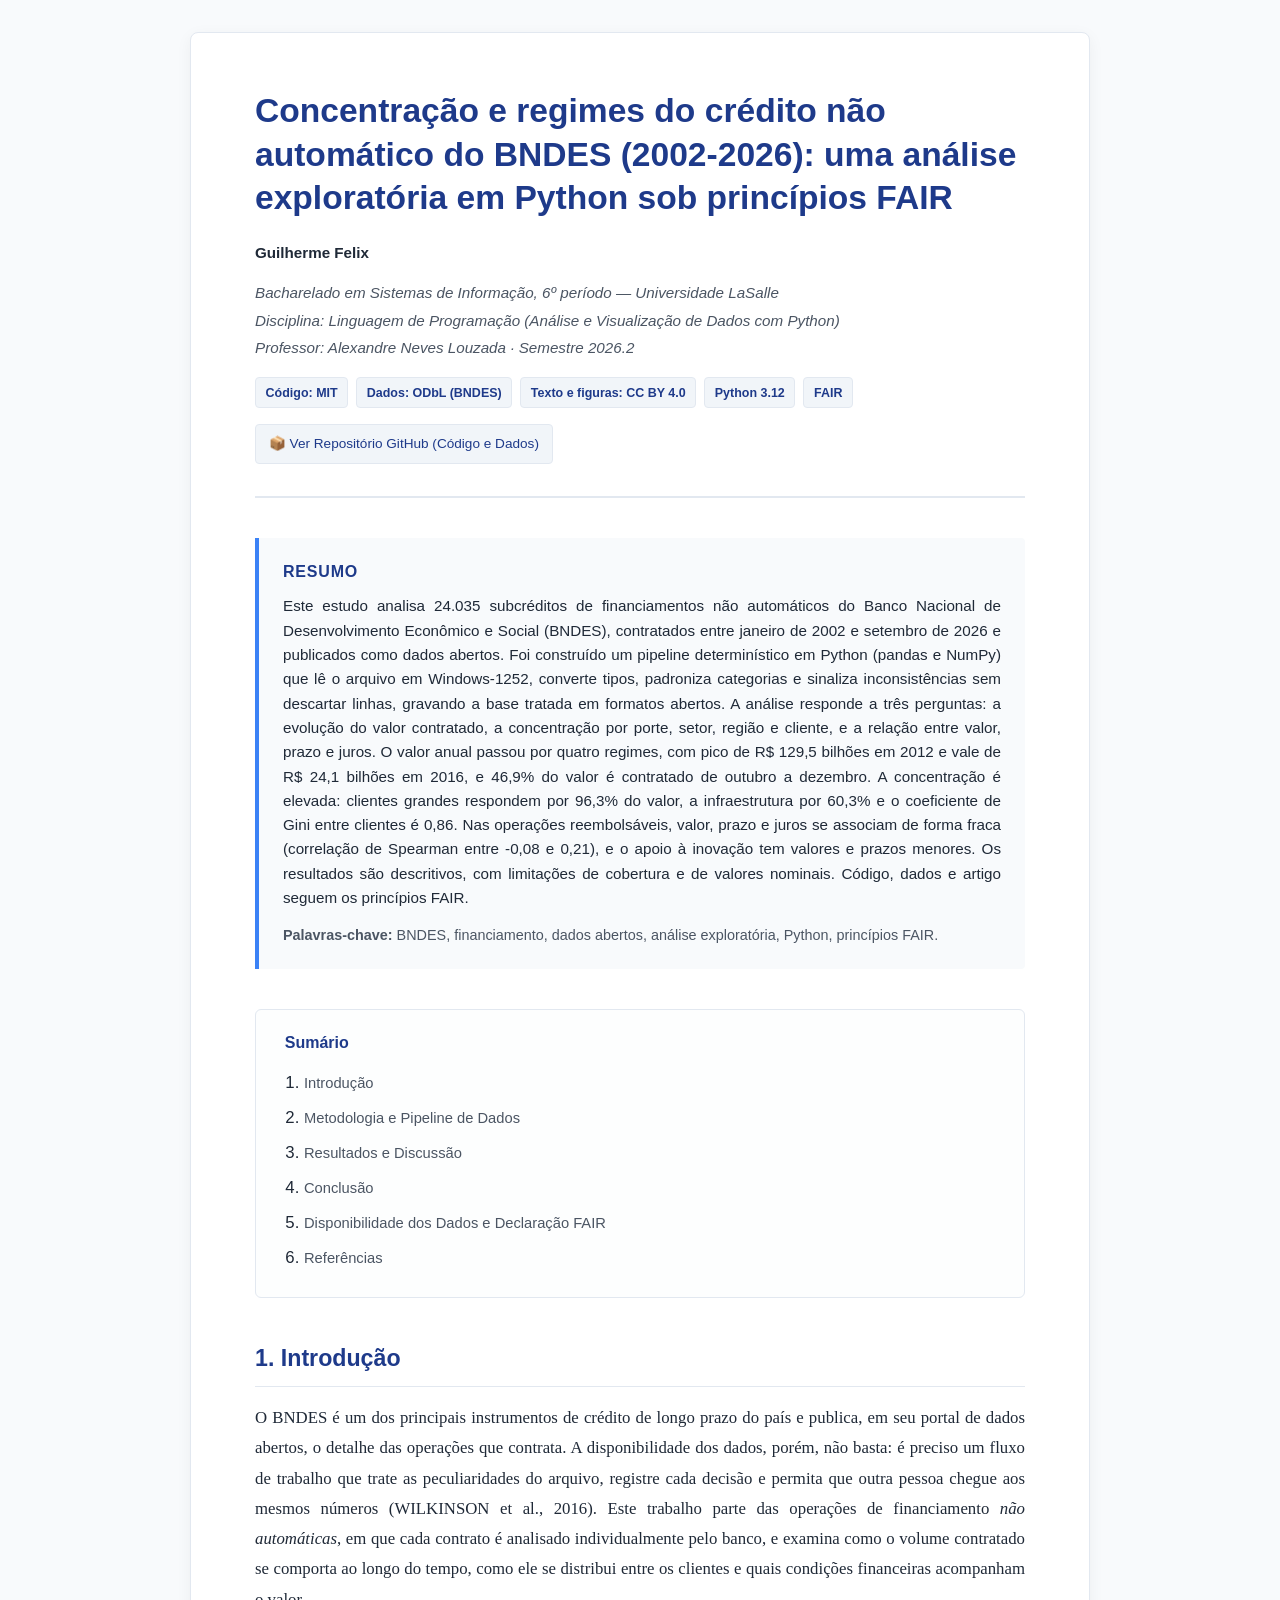
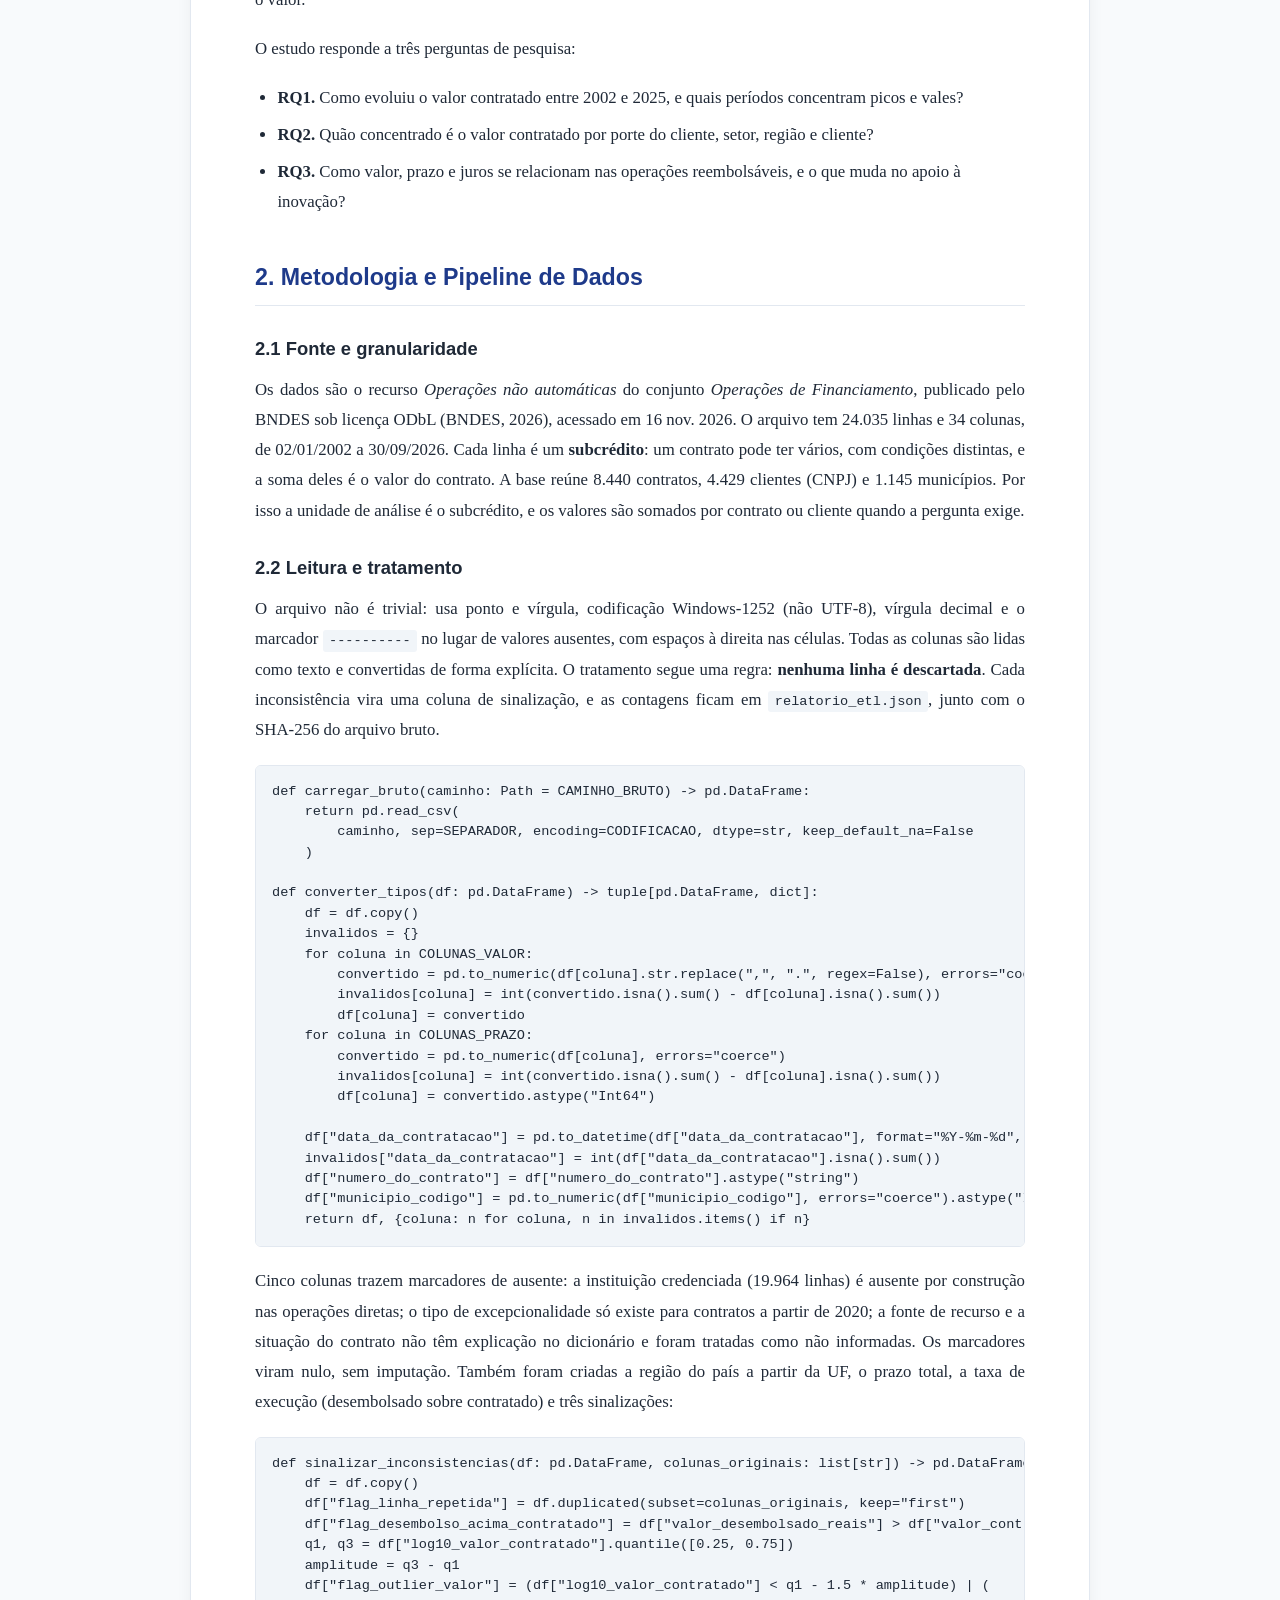
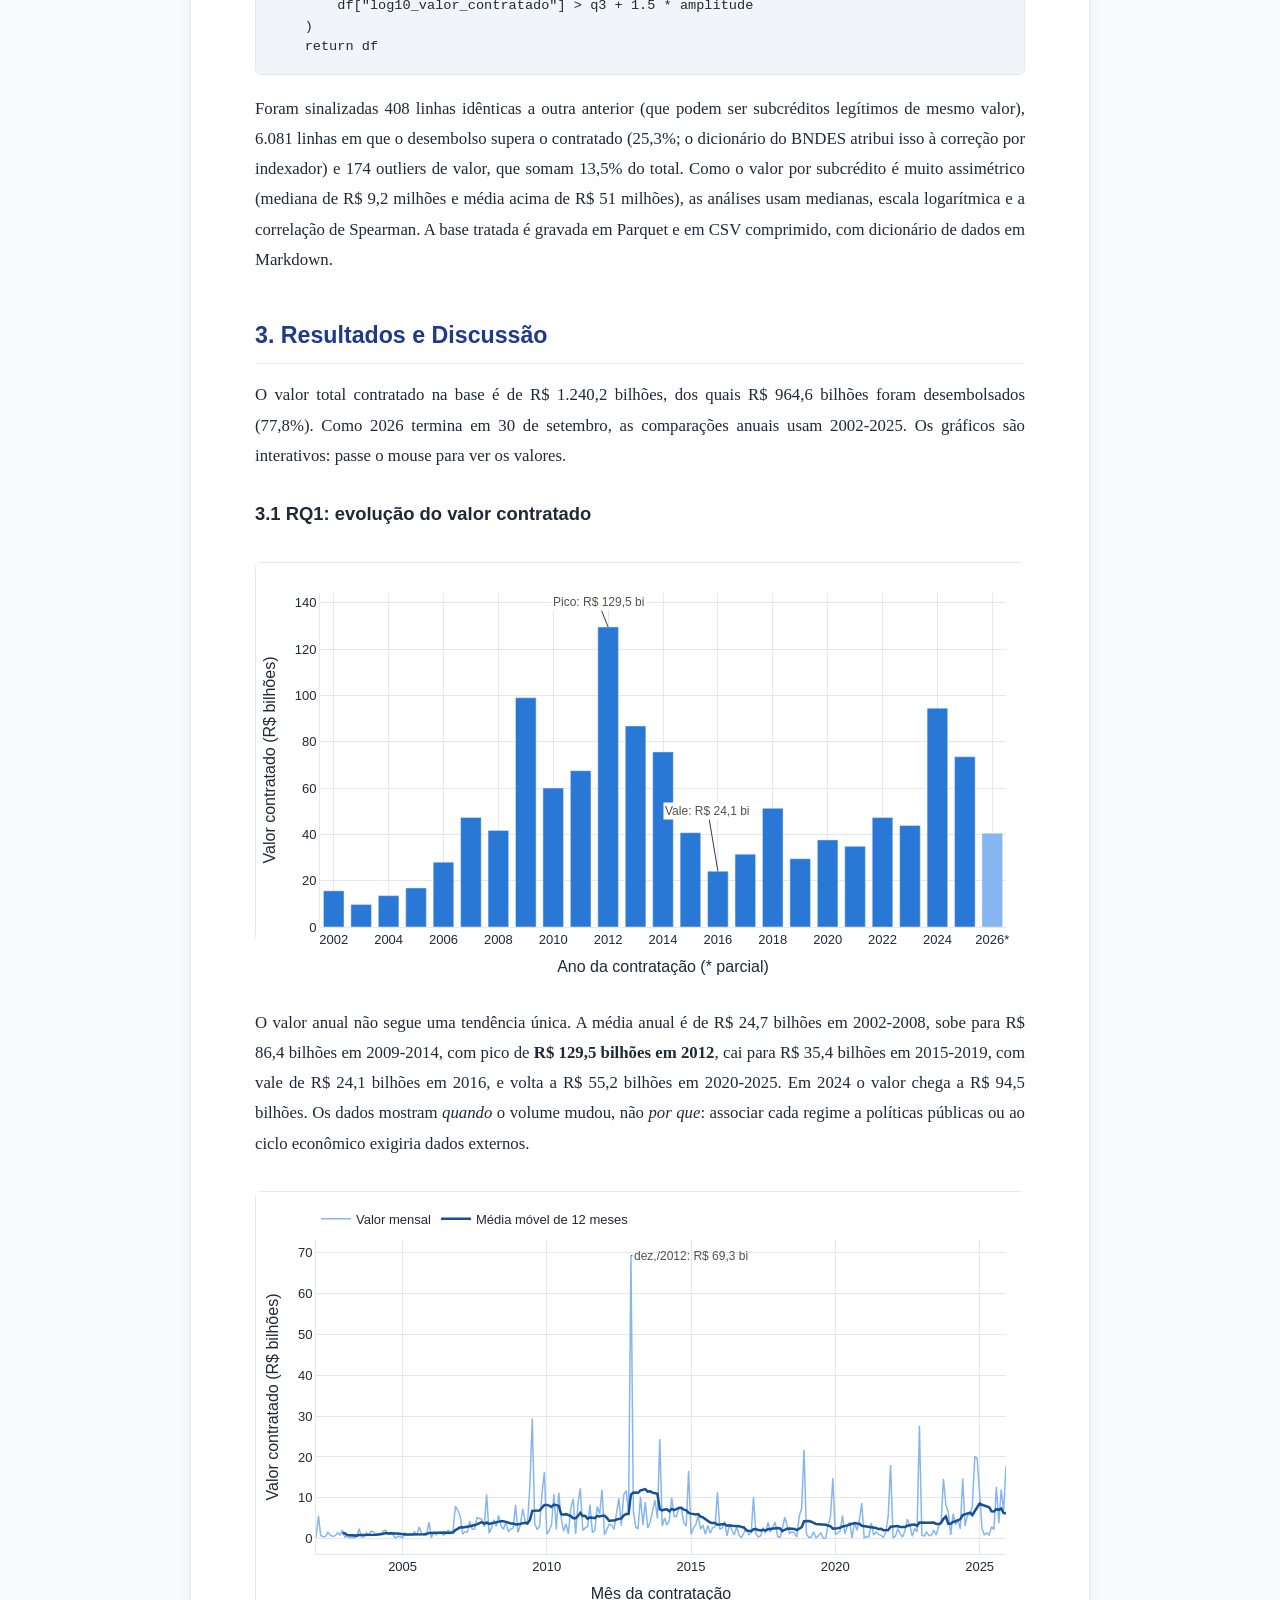
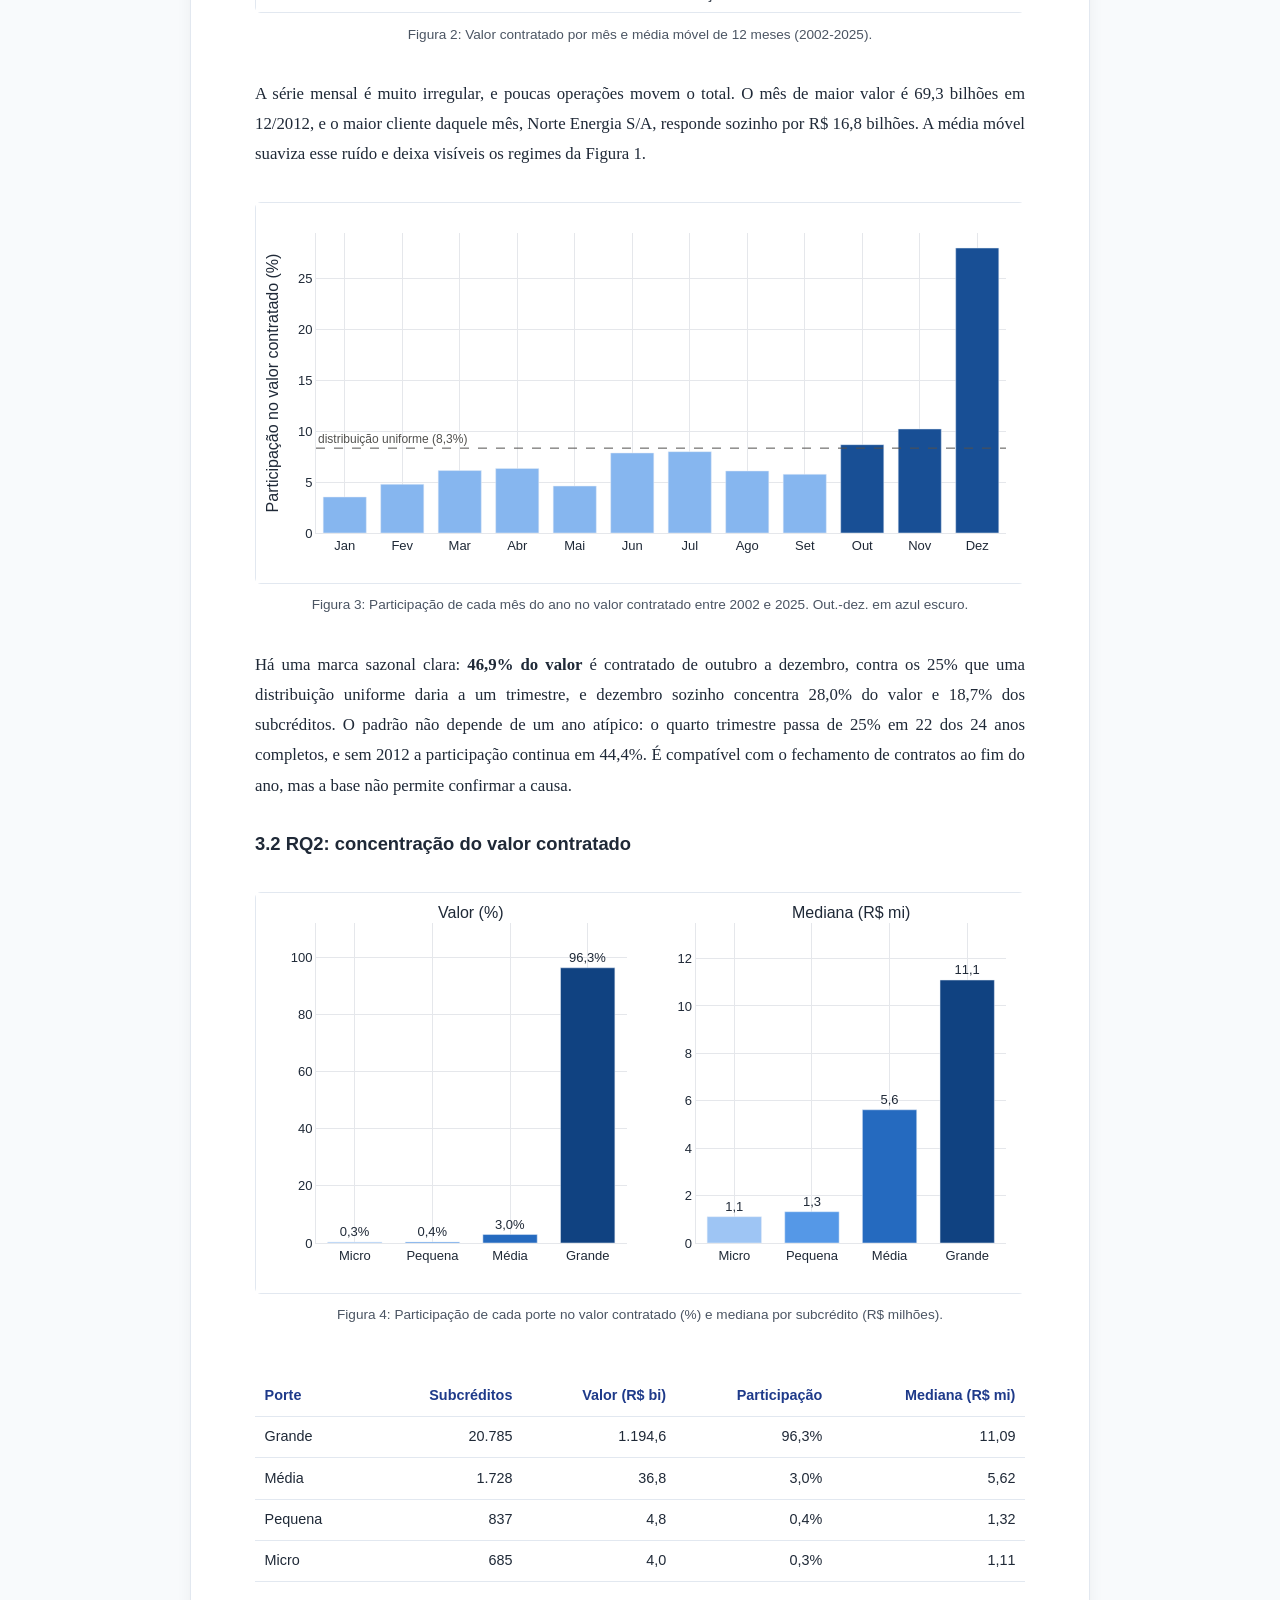
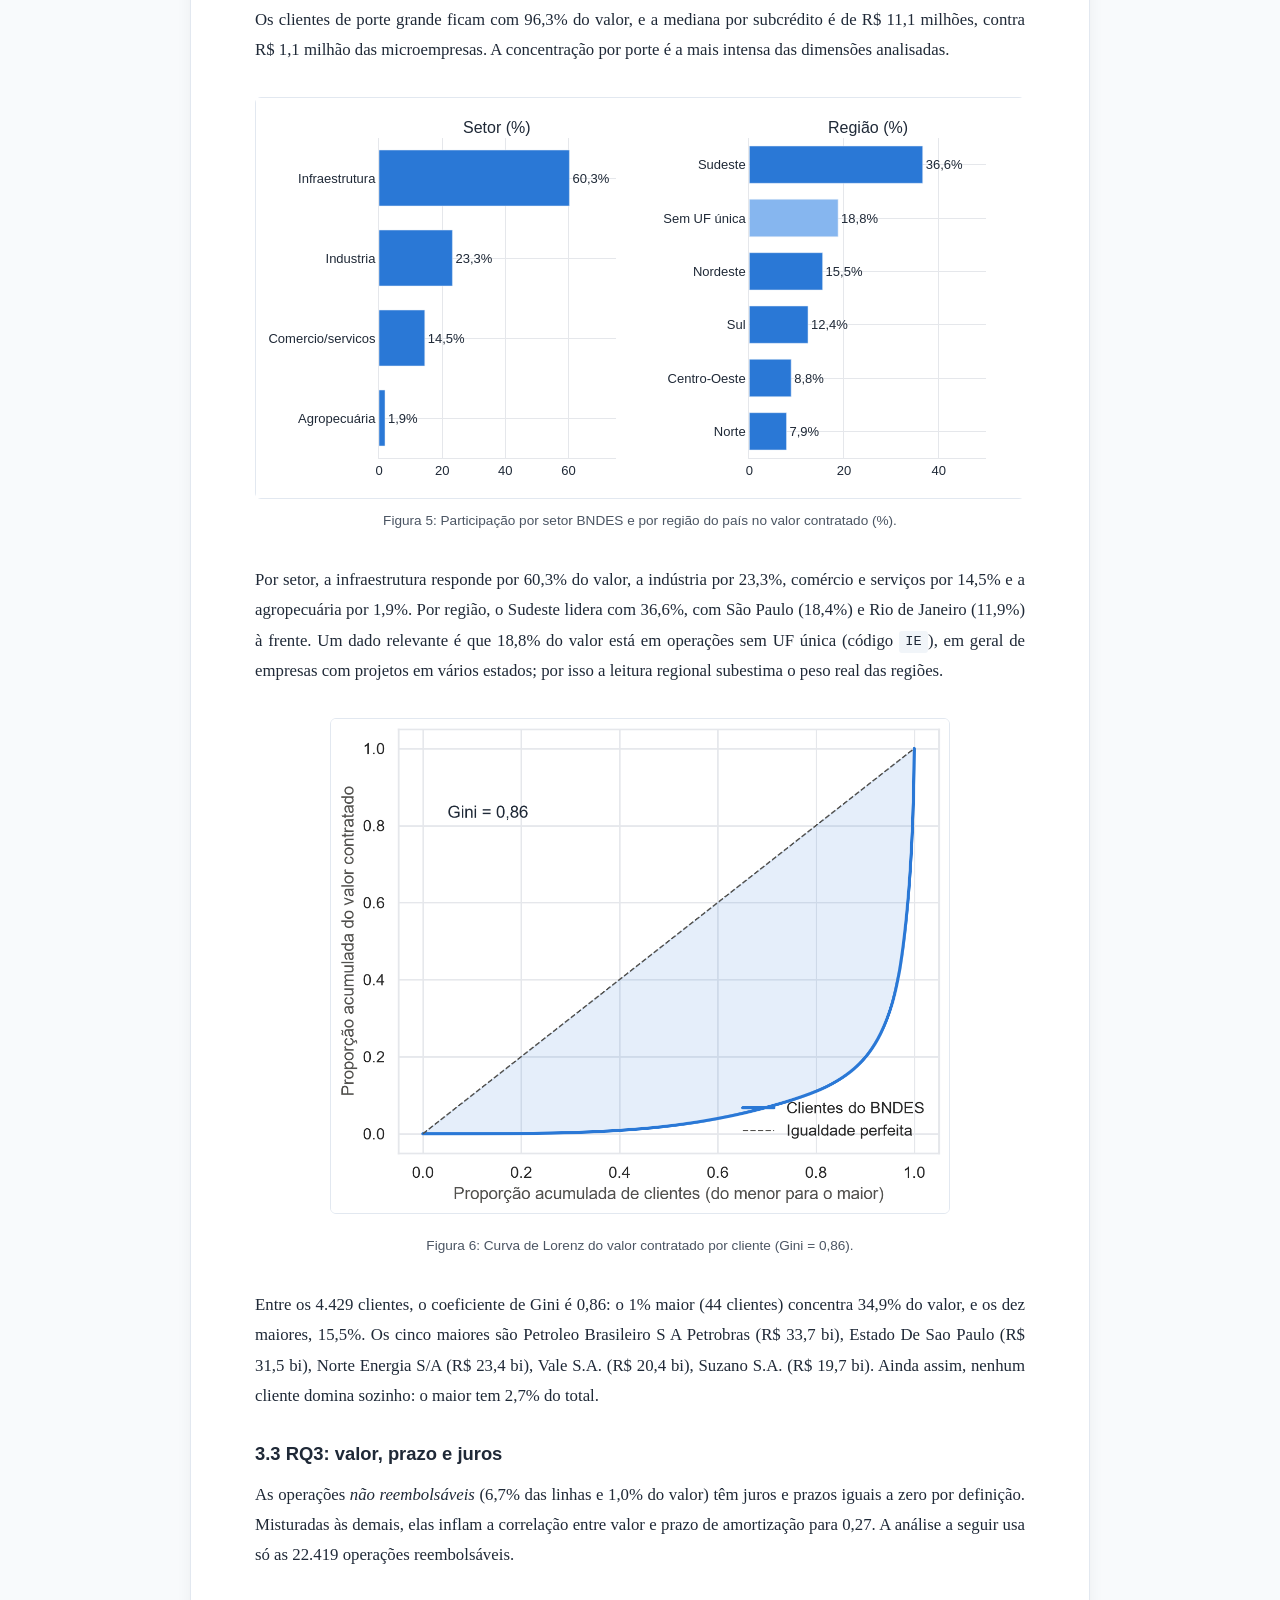
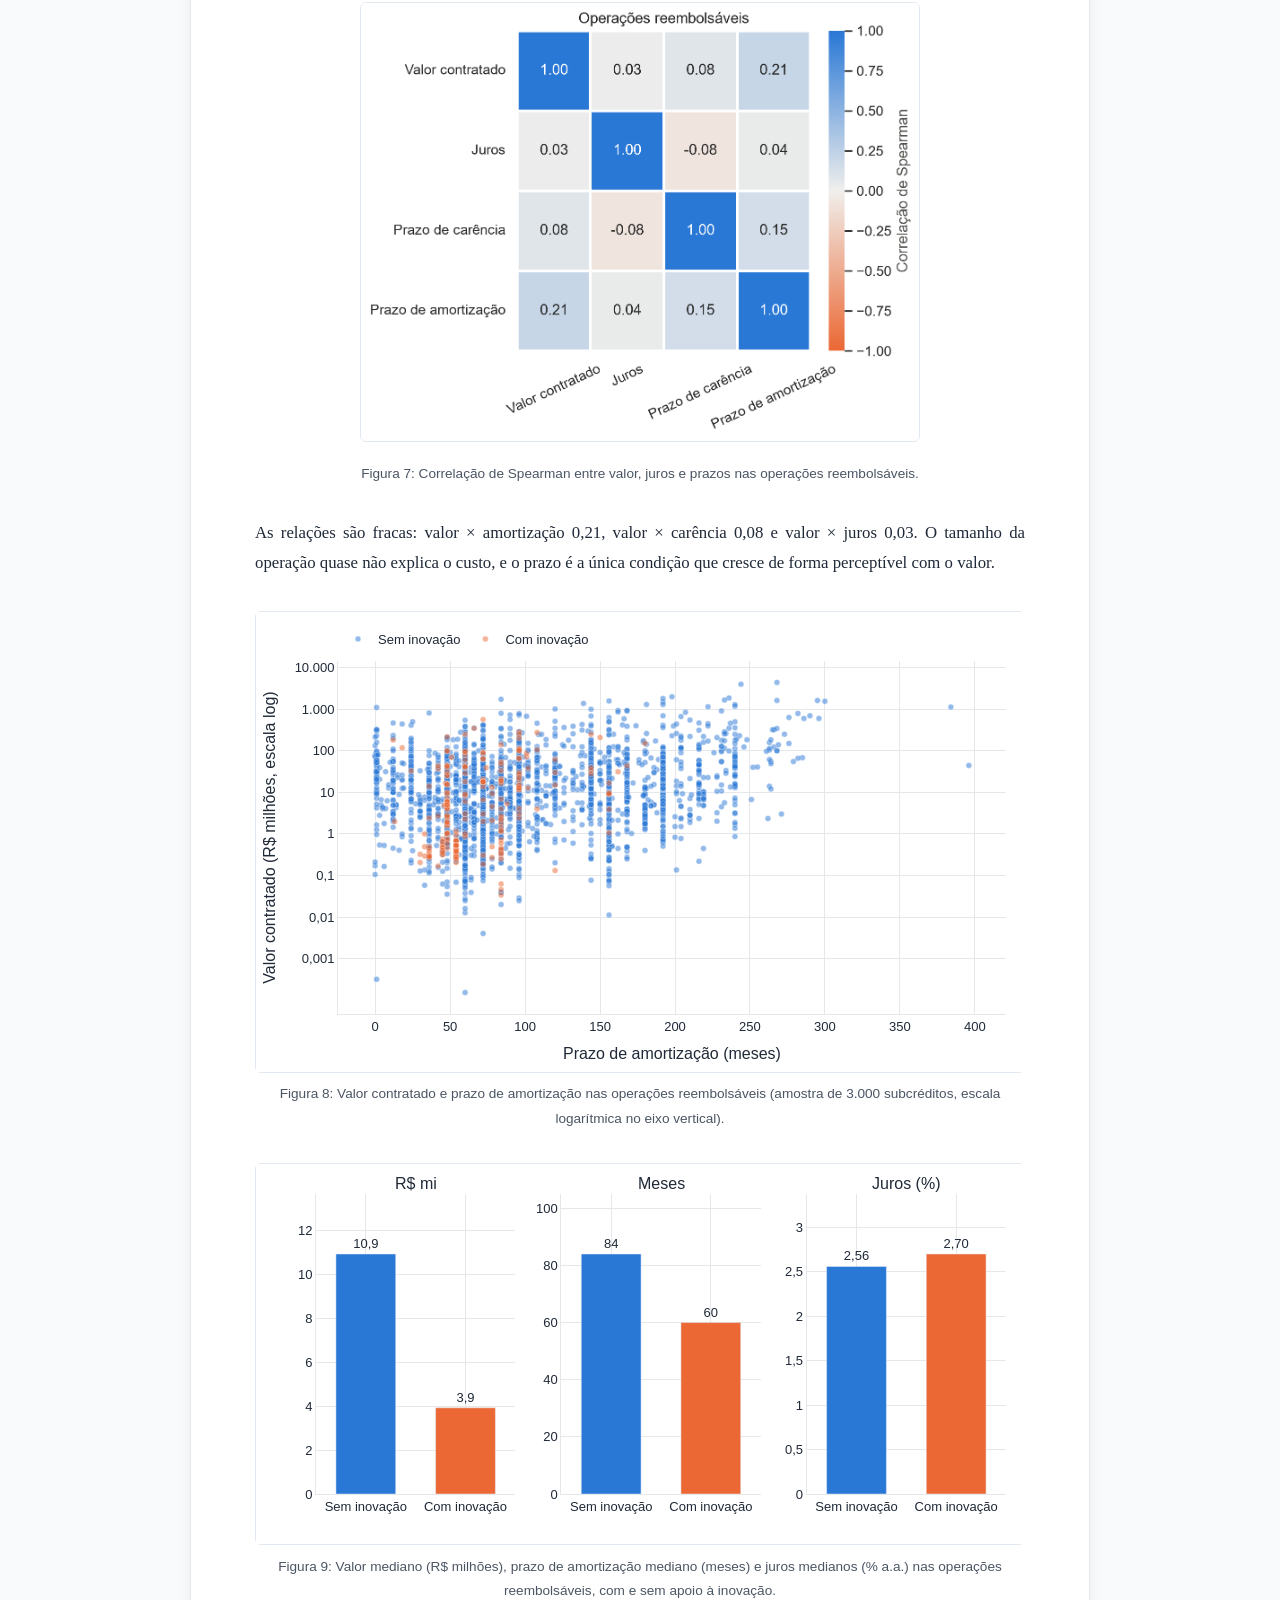
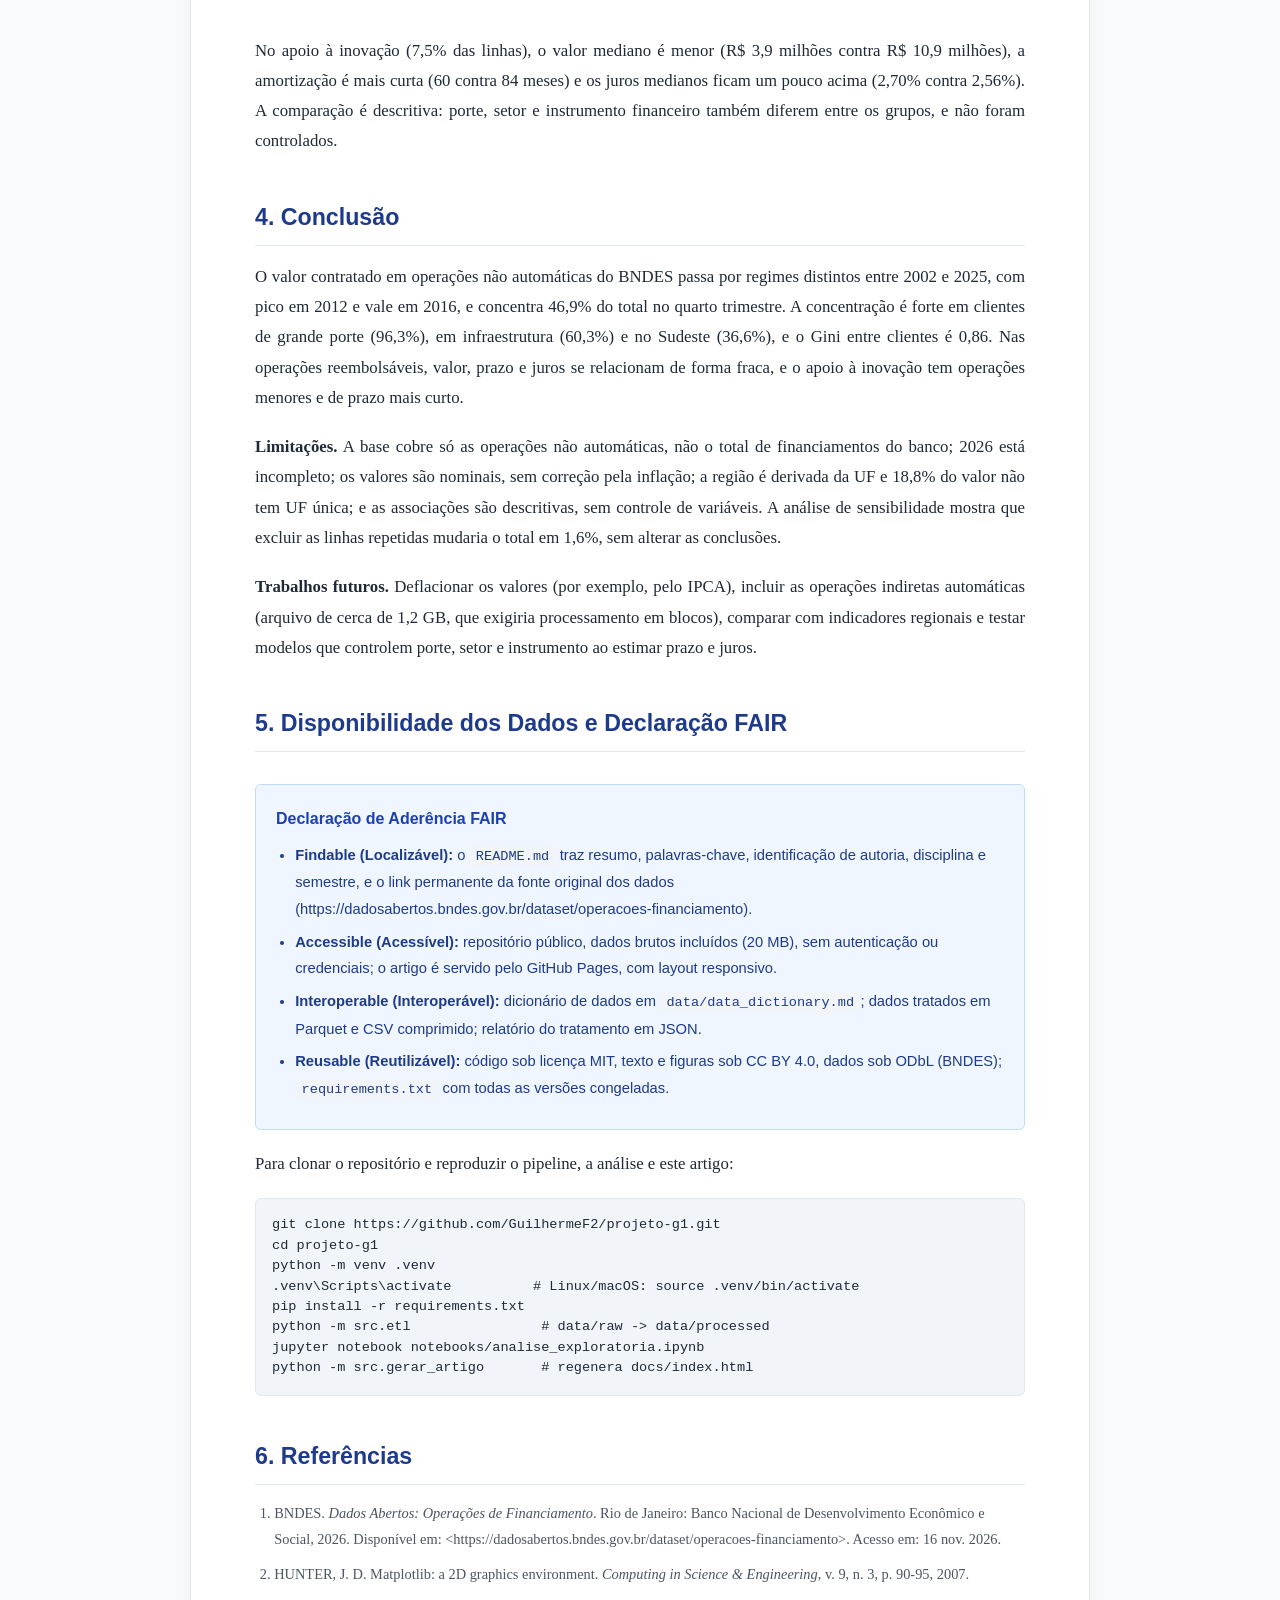
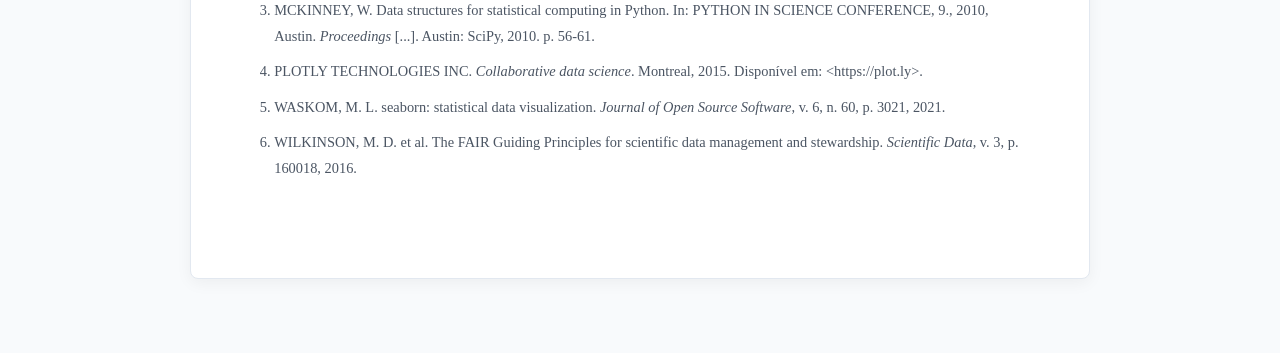
==== commit fb55f511: "Inclui instituição e semestre na identificação" ====
--- a/docs/index.html
+++ b/docs/index.html
@@ -92,9 +92,9 @@
       <div class="meta-block authors">Guilherme Felix</div>
 
       <div class="meta-block affiliations">
-        Bacharelado em Sistemas de Informação, 6º período<br>
+        Bacharelado em Sistemas de Informação, 6º período — Universidade LaSalle<br>
         Disciplina: Linguagem de Programação (Análise e Visualização de Dados com Python)<br>
-        Professor: Alexandre Neves Louzada · 2º semestre de 2026
+        Professor: Alexandre Neves Louzada · Semestre 2026.2
       </div>
 
       <div class="badges">
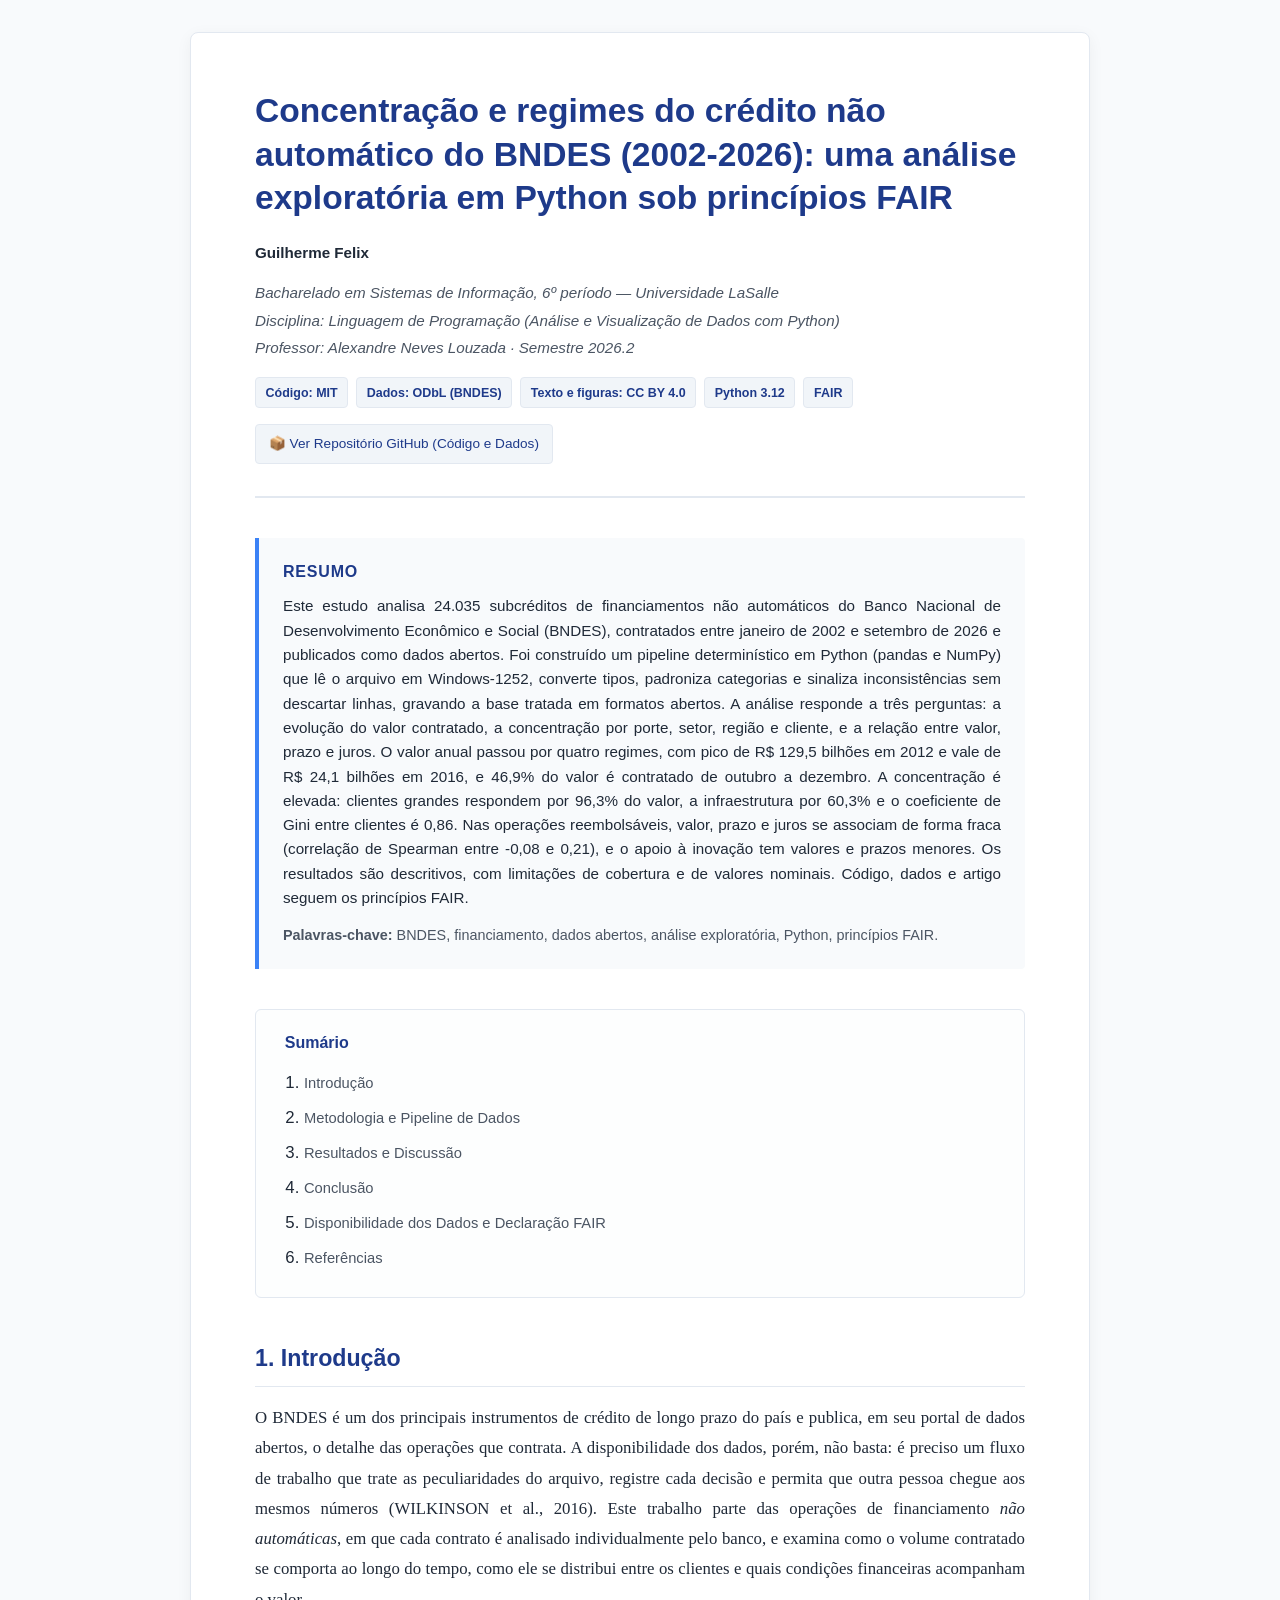
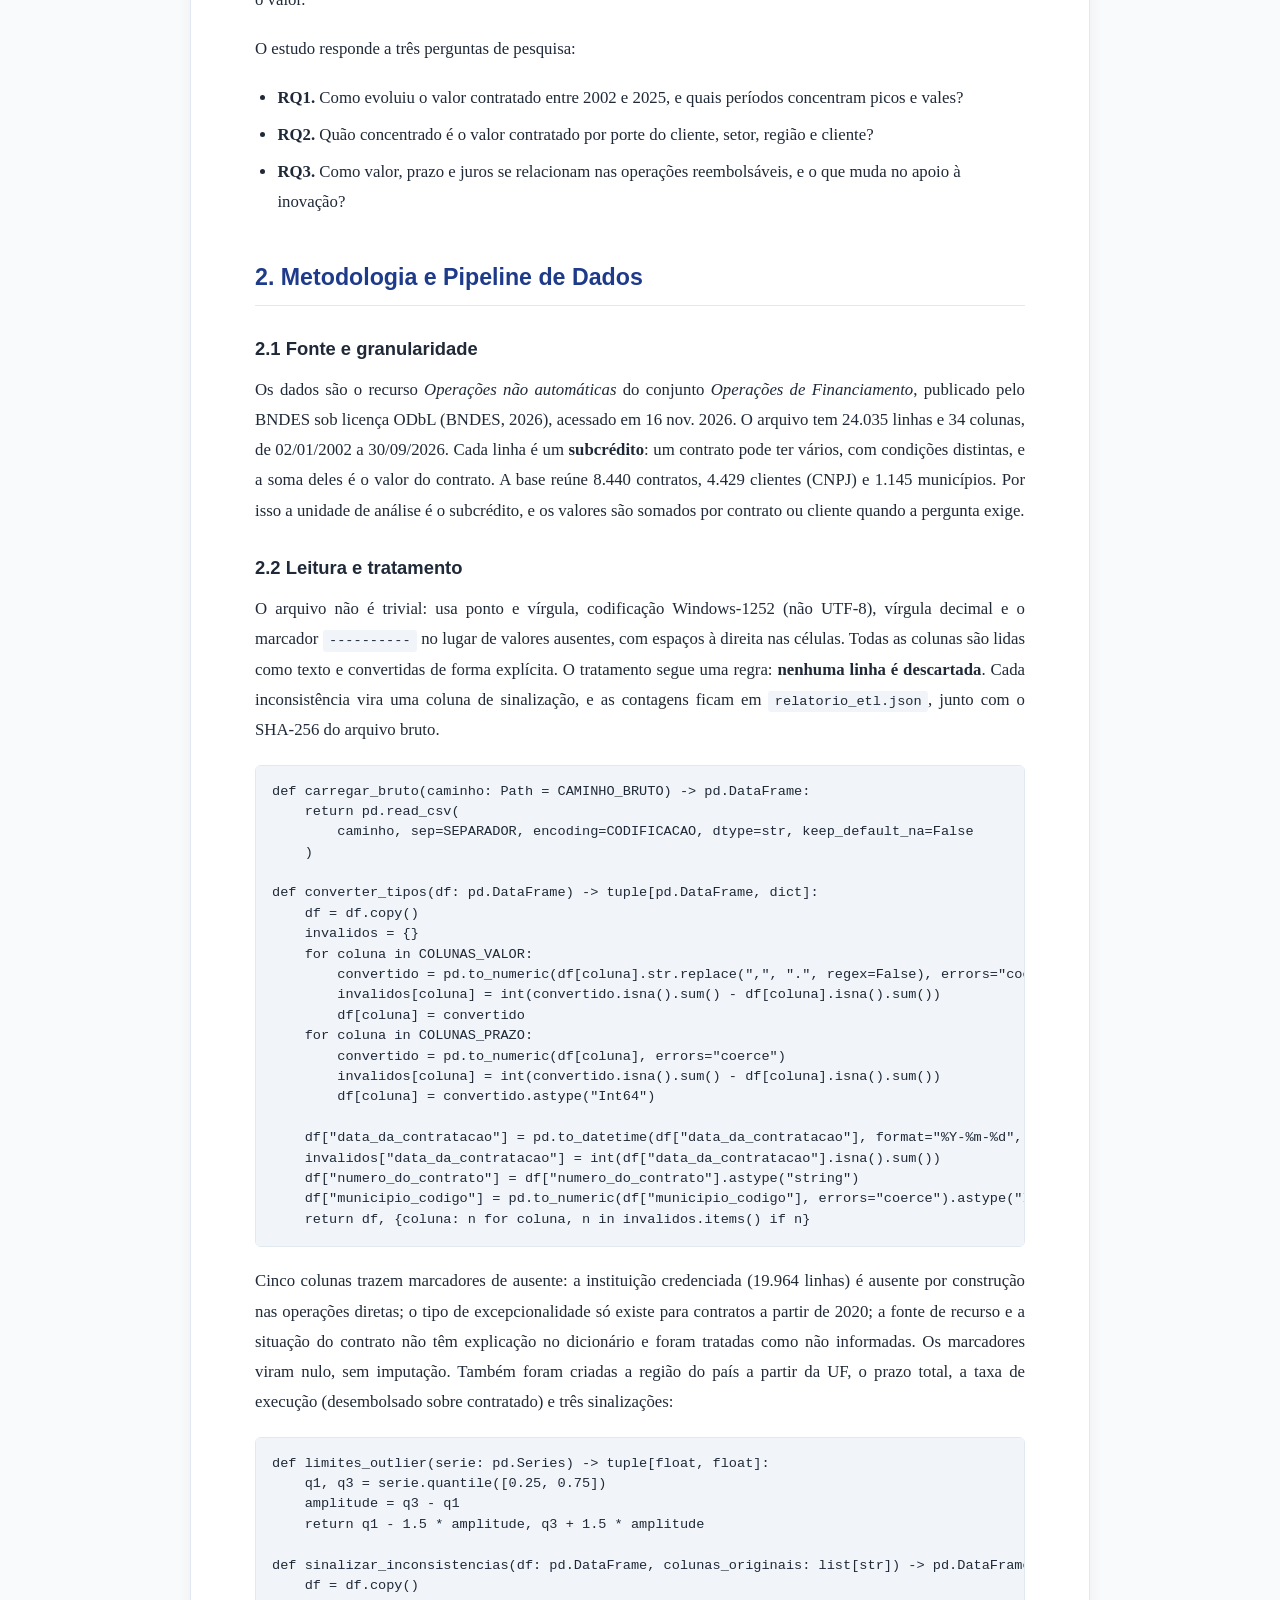
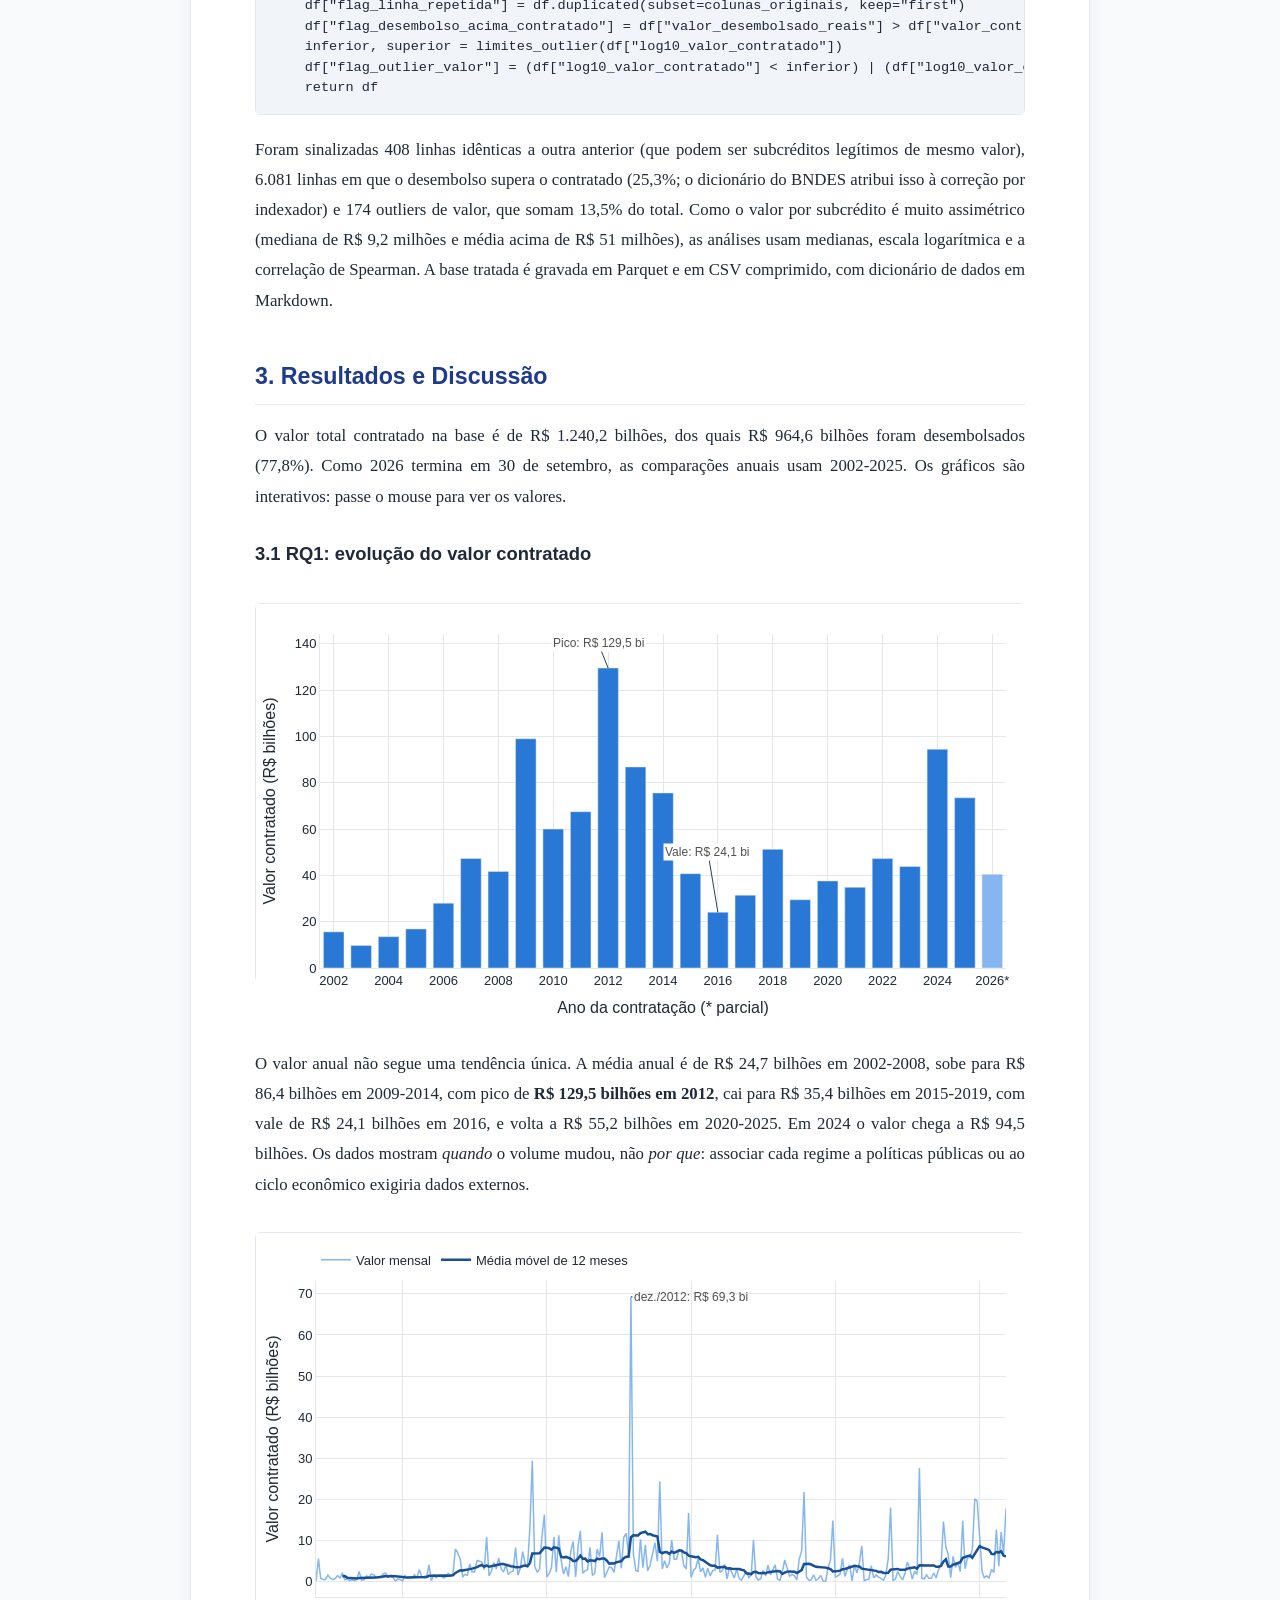
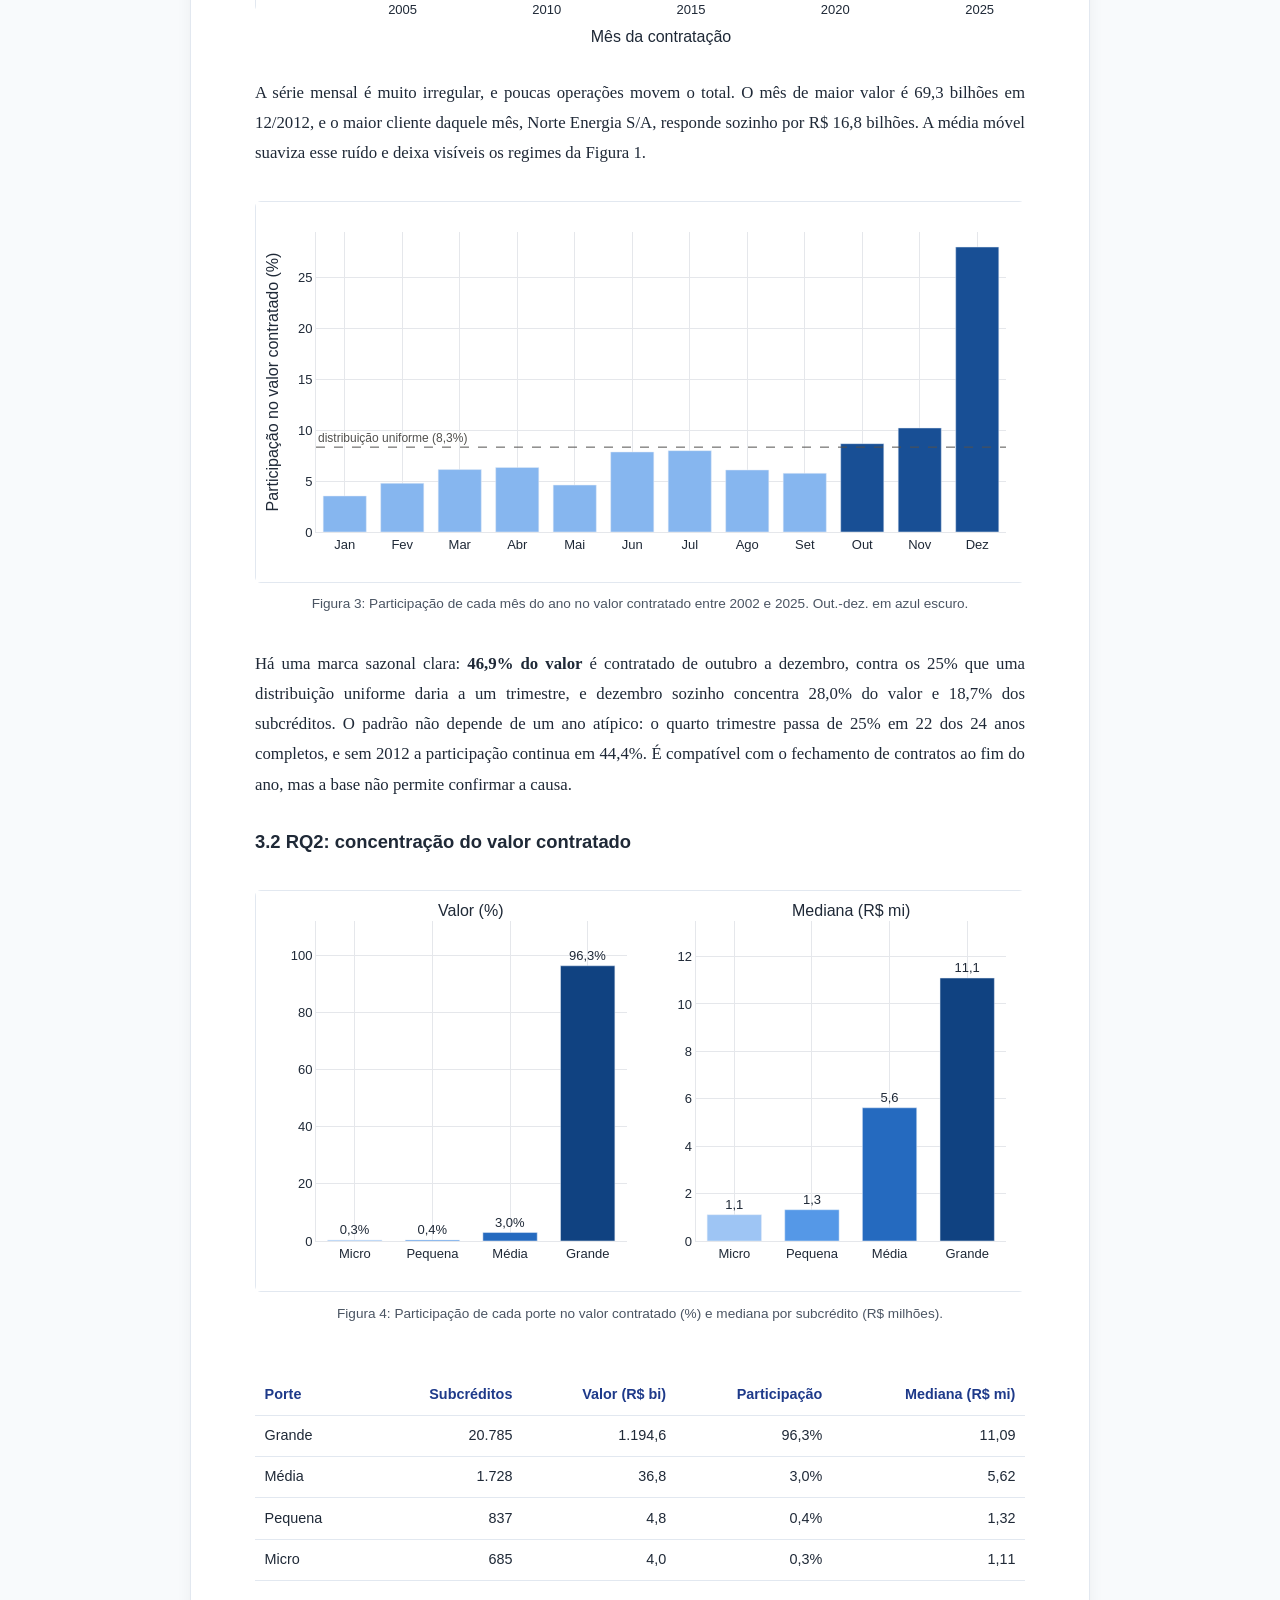
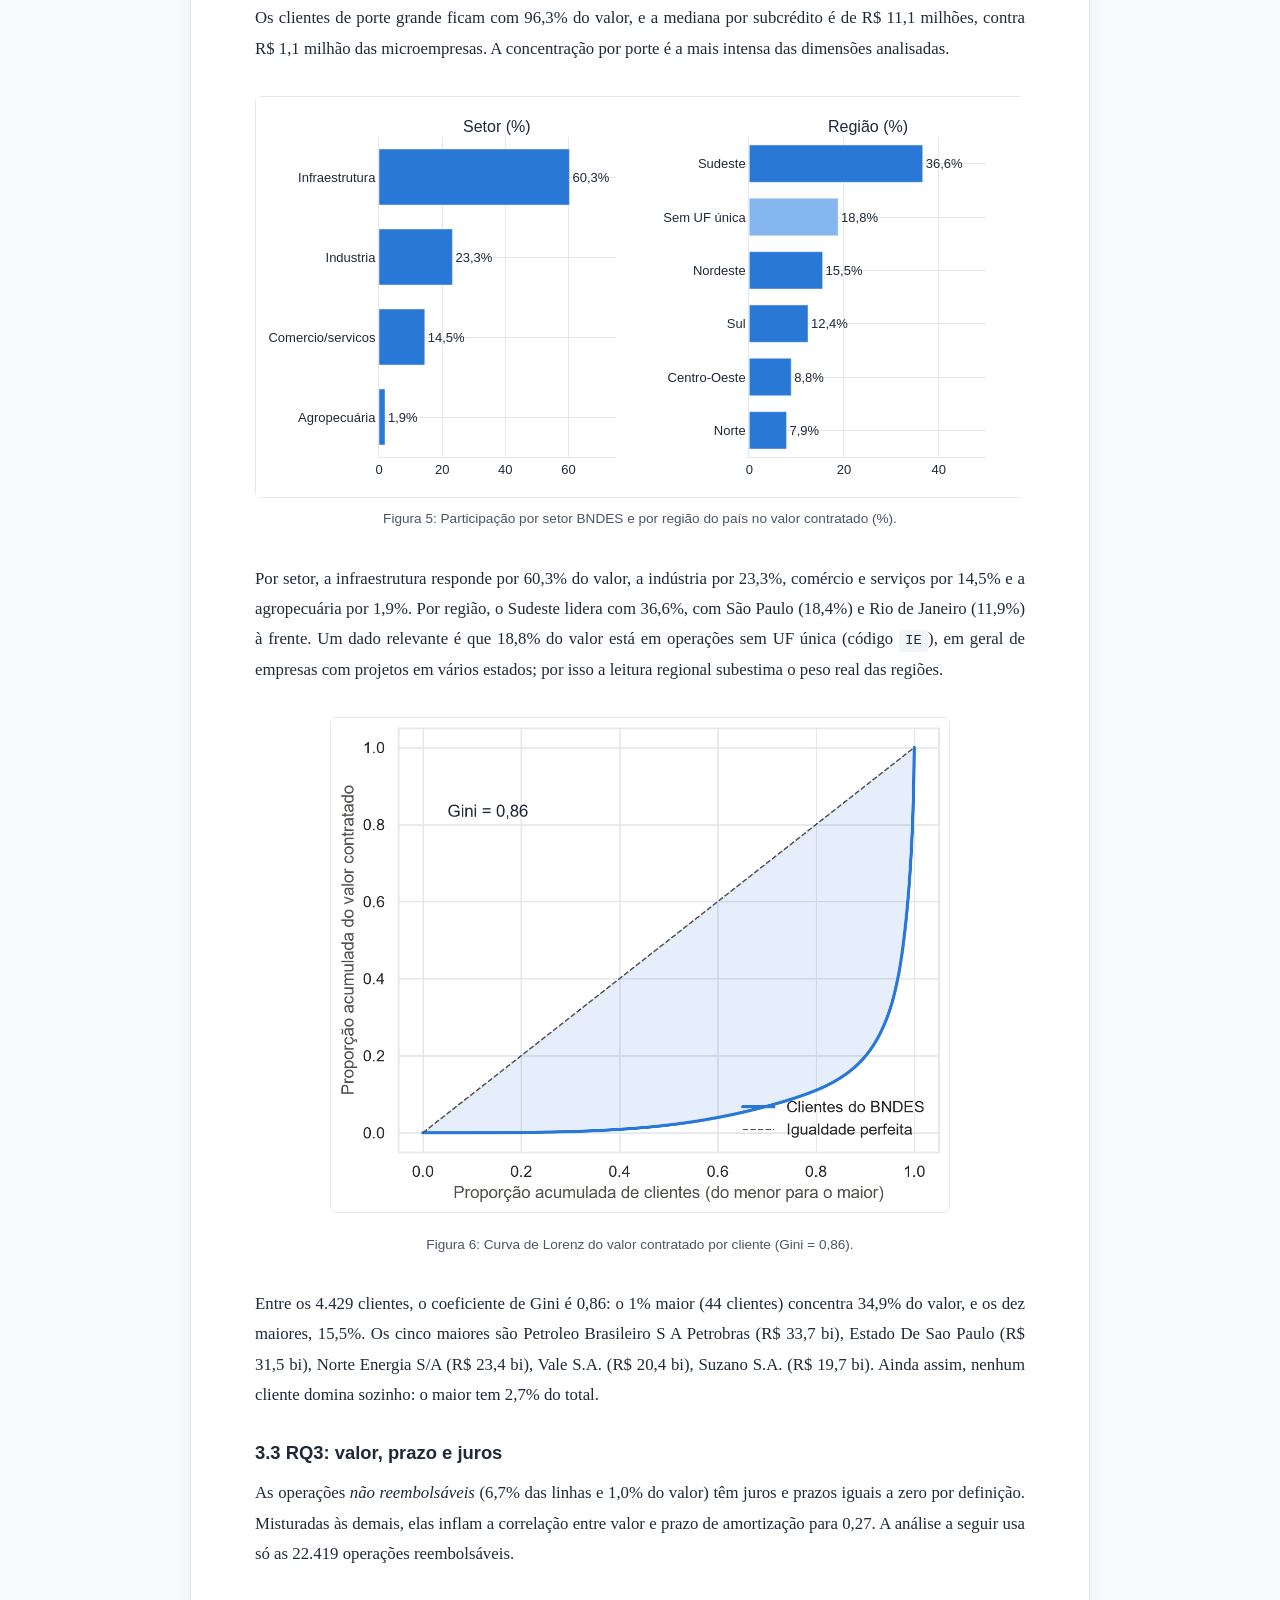
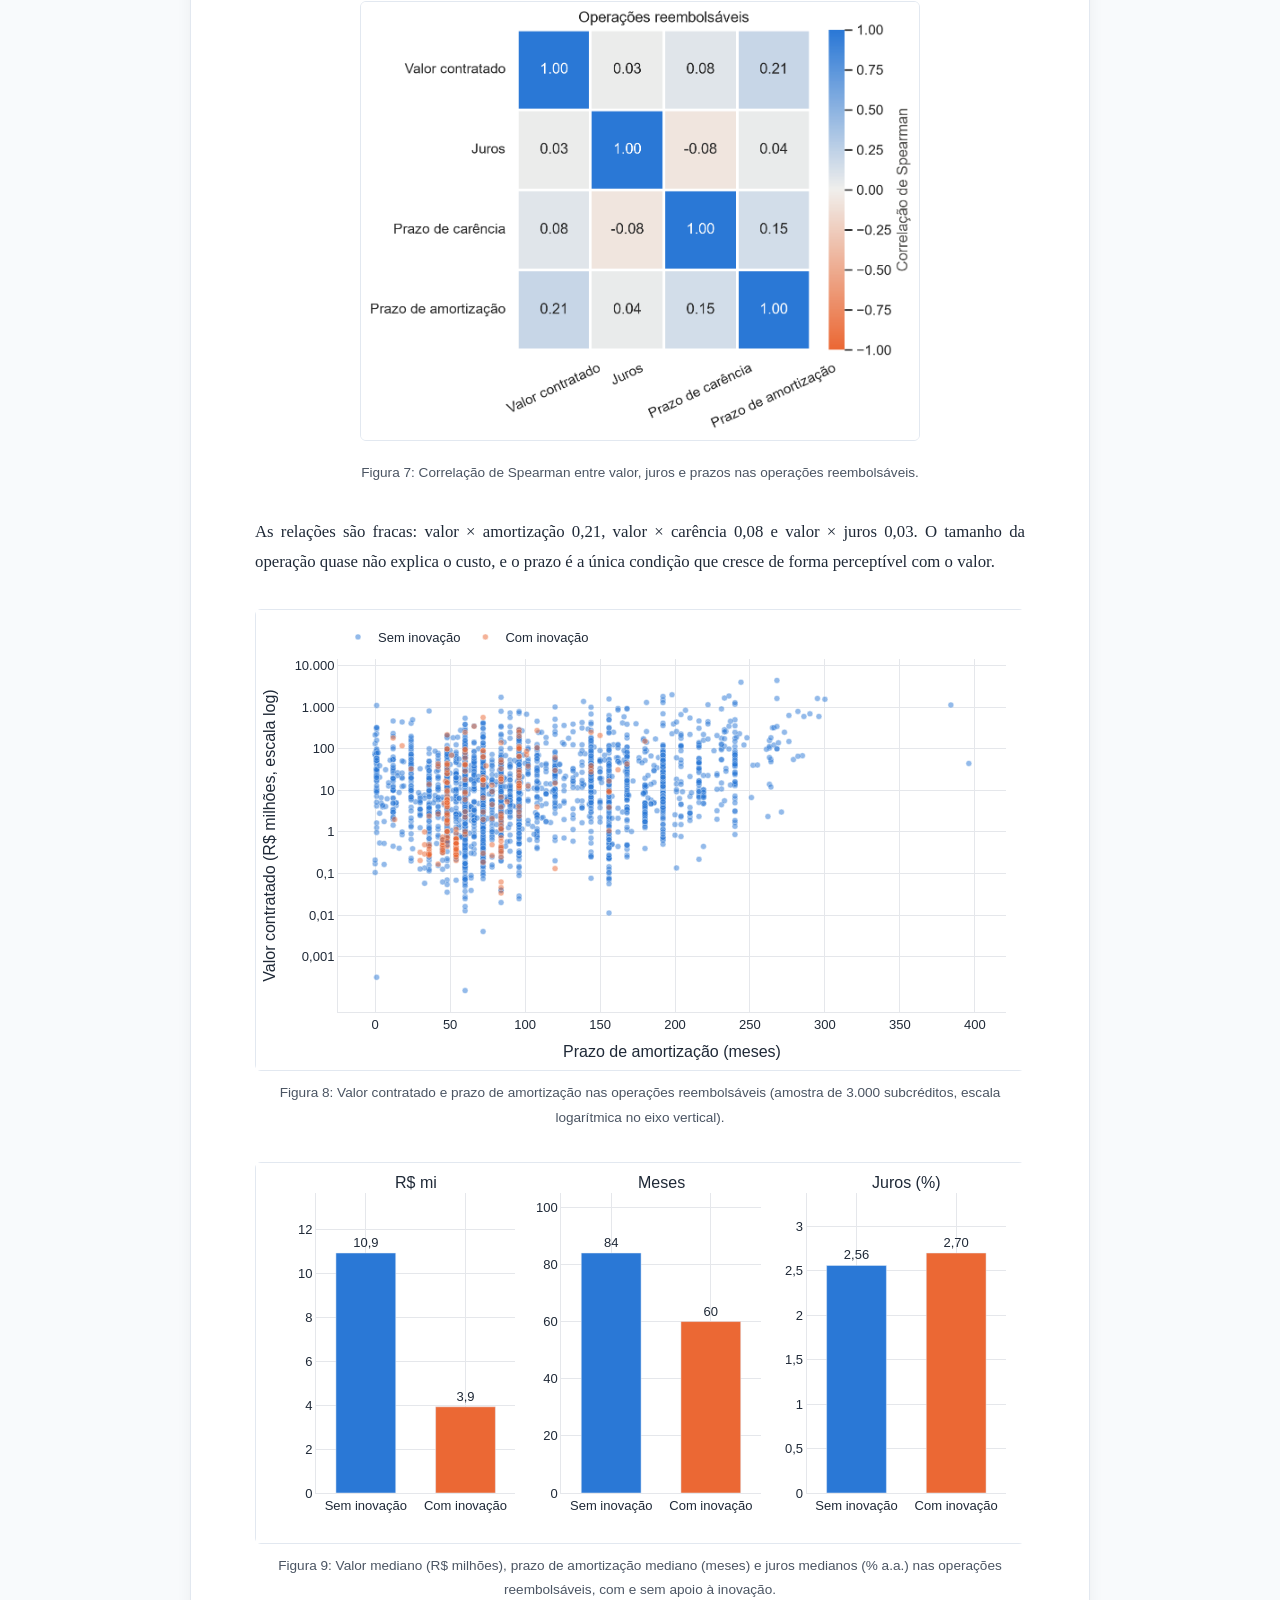
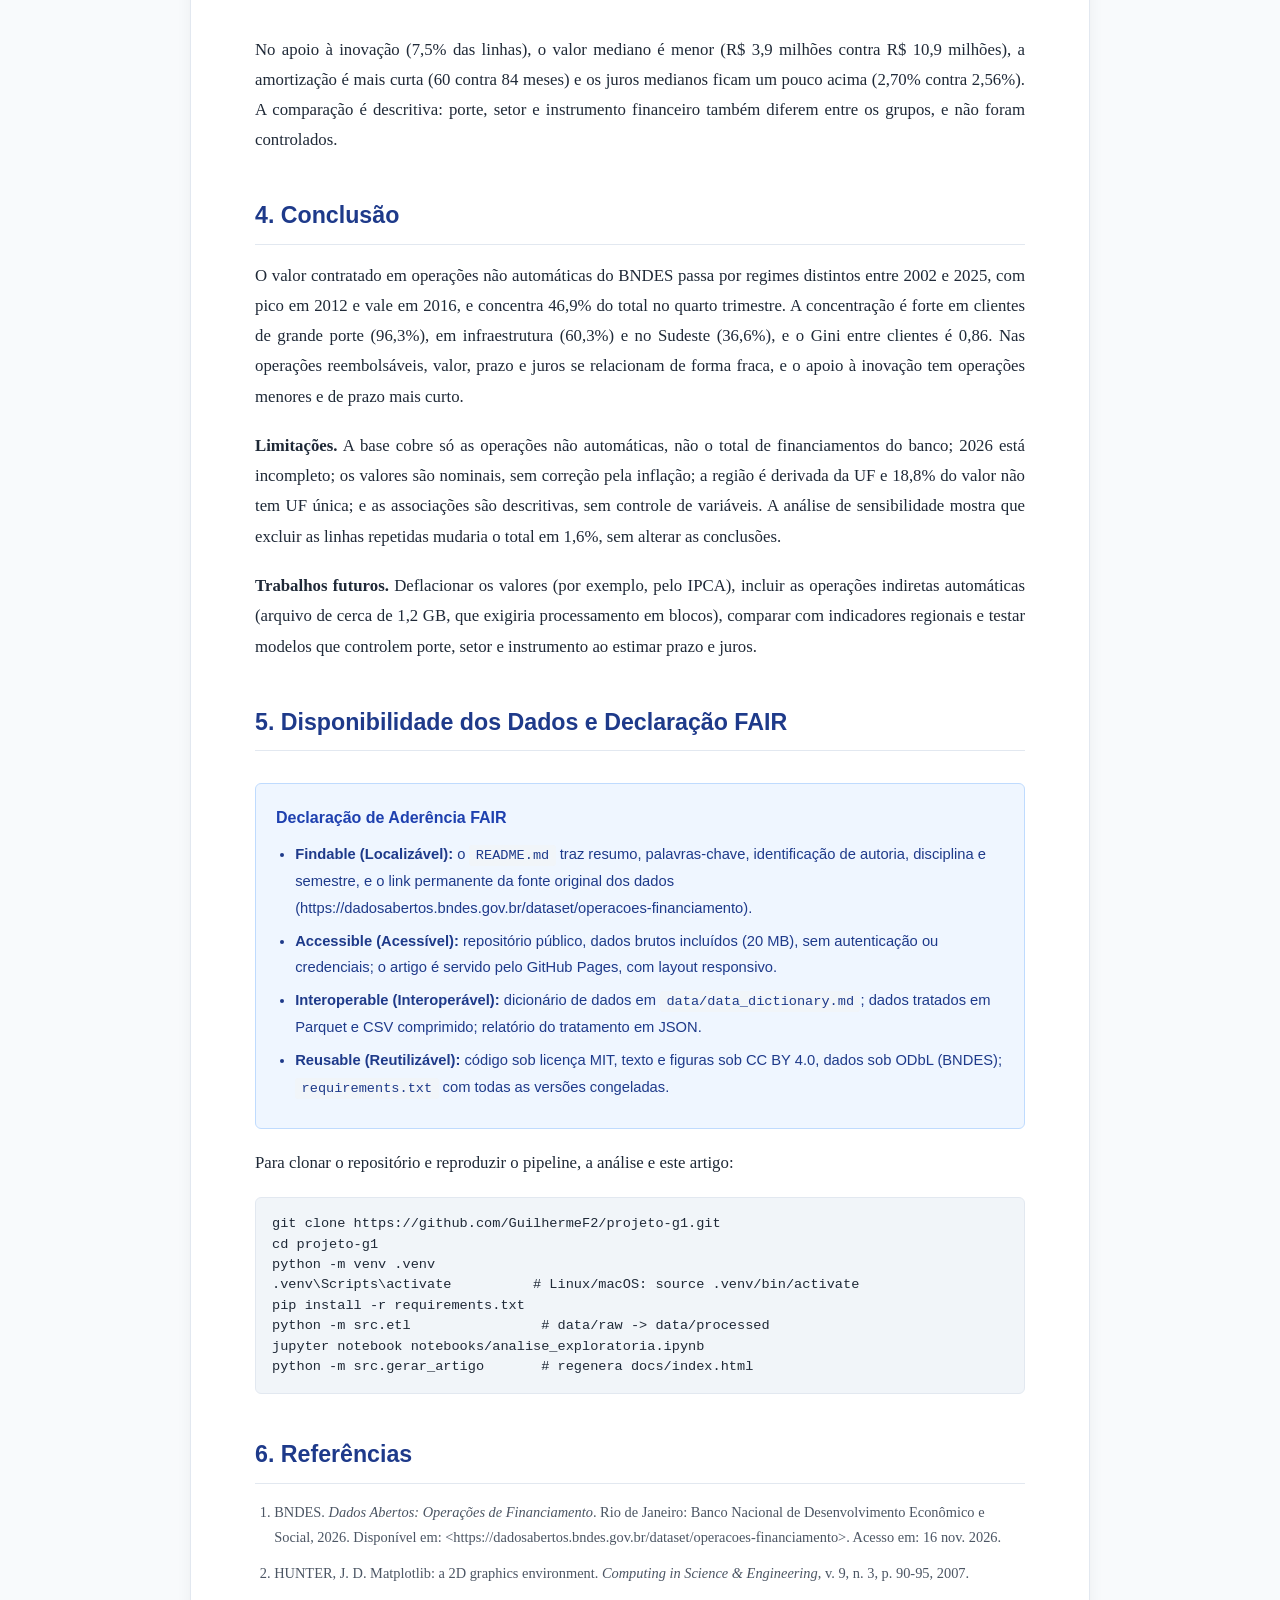
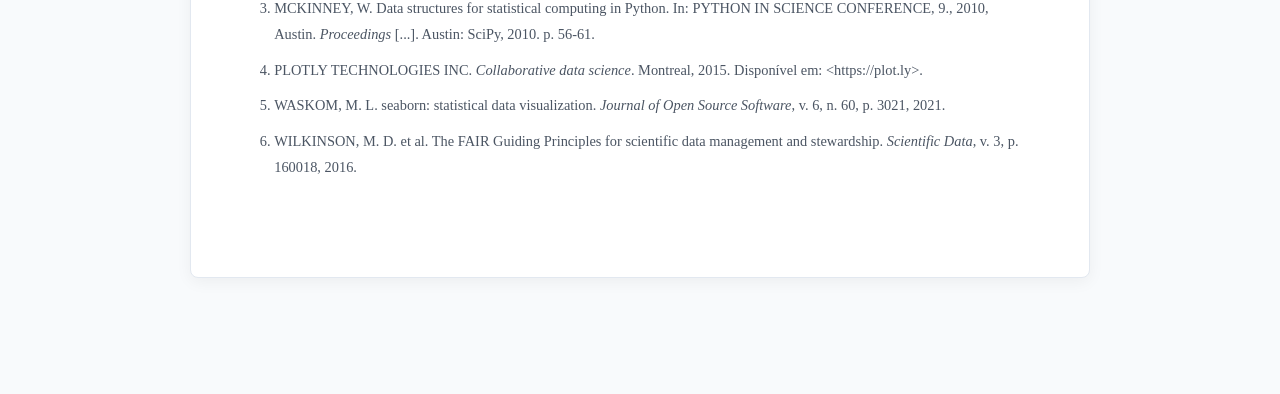
==== commit 49bf936a: "Refatora o código: formatação em módulo próprio, funções compartilhadas no etl, correlação por nome " ====
--- a/docs/index.html
+++ b/docs/index.html
@@ -196,15 +196,17 @@
         Os marcadores viram nulo, sem imputação. Também foram criadas a região do país a partir da UF, o prazo total, a taxa de
         execução (desembolsado sobre contratado) e três sinalizações:
       </p>
-      <pre><code>def sinalizar_inconsistencias(df: pd.DataFrame, colunas_originais: list[str]) -&gt; pd.DataFrame:
+      <pre><code>def limites_outlier(serie: pd.Series) -&gt; tuple[float, float]:
+    q1, q3 = serie.quantile([0.25, 0.75])
+    amplitude = q3 - q1
+    return q1 - 1.5 * amplitude, q3 + 1.5 * amplitude
+
+def sinalizar_inconsistencias(df: pd.DataFrame, colunas_originais: list[str]) -&gt; pd.DataFrame:
     df = df.copy()
     df[&quot;flag_linha_repetida&quot;] = df.duplicated(subset=colunas_originais, keep=&quot;first&quot;)
     df[&quot;flag_desembolso_acima_contratado&quot;] = df[&quot;valor_desembolsado_reais&quot;] &gt; df[&quot;valor_contratado_reais&quot;]
-    q1, q3 = df[&quot;log10_valor_contratado&quot;].quantile([0.25, 0.75])
-    amplitude = q3 - q1
-    df[&quot;flag_outlier_valor&quot;] = (df[&quot;log10_valor_contratado&quot;] &lt; q1 - 1.5 * amplitude) | (
-        df[&quot;log10_valor_contratado&quot;] &gt; q3 + 1.5 * amplitude
-    )
+    inferior, superior = limites_outlier(df[&quot;log10_valor_contratado&quot;])
+    df[&quot;flag_outlier_valor&quot;] = (df[&quot;log10_valor_contratado&quot;] &lt; inferior) | (df[&quot;log10_valor_contratado&quot;] &gt; superior)
     return df</code></pre>
       <p>
         Foram sinalizadas 408 linhas idênticas a outra anterior (que podem ser
@@ -241,7 +243,7 @@
       </p>
       <figure>
         <div id="fig-mensal" class="chart-container"></div>
-<script>Plotly.newPlot('fig-mensal', [{"hovertemplate": "%{x|%m/%Y}\u003cbr\u003eR$ %{y:,.1f} bi\u003cextra\u003eValor mensal\u003c/extra\u003e", "line": {"color": "#86b6ef", "width": 1.5}, "mode": "lines", "name": "Valor mensal", "x": ["2002-01-01T00:00:00.000000", "2002-02-01T00:00:00.000000", "2002-03-01T00:00:00.000000", "2002-04-01T00:00:00.000000", "2002-05-01T00:00:00.000000", "2002-06-01T00:00:00.000000", "2002-07-01T00:00:00.000000", "2002-08-01T00:00:00.000000", "2002-09-01T00:00:00.000000", "2002-10-01T00:00:00.000000", "2002-11-01T00:00:00.000000", "2002-12-01T00:00:00.000000", "2003-01-01T00:00:00.000000", "2003-02-01T00:00:00.000000", "2003-03-01T00:00:00.000000", "2003-04-01T00:00:00.000000", "2003-05-01T00:00:00.000000", "2003-06-01T00:00:00.000000", "2003-07-01T00:00:00.000000", "2003-08-01T00:00:00.000000", "2003-09-01T00:00:00.000000", "2003-10-01T00:00:00.000000", "2003-11-01T00:00:00.000000", "2003-12-01T00:00:00.000000", "2004-01-01T00:00:00.000000", "2004-02-01T00:00:00.000000", "2004-03-01T00:00:00.000000", "2004-04-01T00:00:00.000000", "2004-05-01T00:00:00.000000", "2004-06-01T00:00:00.000000", "2004-07-01T00:00:00.000000", "2004-08-01T00:00:00.000000", "2004-09-01T00:00:00.000000", "2004-10-01T00:00:00.000000", "2004-11-01T00:00:00.000000", "2004-12-01T00:00:00.000000", "2005-01-01T00:00:00.000000", "2005-02-01T00:00:00.000000", "2005-03-01T00:00:00.000000", "2005-04-01T00:00:00.000000", "2005-05-01T00:00:00.000000", "2005-06-01T00:00:00.000000", "2005-07-01T00:00:00.000000", "2005-08-01T00:00:00.000000", "2005-09-01T00:00:00.000000", "2005-10-01T00:00:00.000000", "2005-11-01T00:00:00.000000", "2005-12-01T00:00:00.000000", "2006-01-01T00:00:00.000000", "2006-02-01T00:00:00.000000", "2006-03-01T00:00:00.000000", "2006-04-01T00:00:00.000000", "2006-05-01T00:00:00.000000", "2006-06-01T00:00:00.000000", "2006-07-01T00:00:00.000000", "2006-08-01T00:00:00.000000", "2006-09-01T00:00:00.000000", "2006-10-01T00:00:00.000000", "2006-11-01T00:00:00.000000", "2006-12-01T00:00:00.000000", "2007-01-01T00:00:00.000000", "2007-02-01T00:00:00.000000", "2007-03-01T00:00:00.000000", "2007-04-01T00:00:00.000000", "2007-05-01T00:00:00.000000", "2007-06-01T00:00:00.000000", "2007-07-01T00:00:00.000000", "2007-08-01T00:00:00.000000", "2007-09-01T00:00:00.000000", "2007-10-01T00:00:00.000000", "2007-11-01T00:00:00.000000", "2007-12-01T00:00:00.000000", "2008-01-01T00:00:00.000000", "2008-02-01T00:00:00.000000", "2008-03-01T00:00:00.000000", "2008-04-01T00:00:00.000000", "2008-05-01T00:00:00.000000", "2008-06-01T00:00:00.000000", "2008-07-01T00:00:00.000000", "2008-08-01T00:00:00.000000", "2008-09-01T00:00:00.000000", "2008-10-01T00:00:00.000000", "2008-11-01T00:00:00.000000", "2008-12-01T00:00:00.000000", "2009-01-01T00:00:00.000000", "2009-02-01T00:00:00.000000", "2009-03-01T00:00:00.000000", "2009-04-01T00:00:00.000000", "2009-05-01T00:00:00.000000", "2009-06-01T00:00:00.000000", "2009-07-01T00:00:00.000000", "2009-08-01T00:00:00.000000", "2009-09-01T00:00:00.000000", "2009-10-01T00:00:00.000000", "2009-11-01T00:00:00.000000", "2009-12-01T00:00:00.000000", "2010-01-01T00:00:00.000000", "2010-02-01T00:00:00.000000", "2010-03-01T00:00:00.000000", "2010-04-01T00:00:00.000000", "2010-05-01T00:00:00.000000", "2010-06-01T00:00:00.000000", "2010-07-01T00:00:00.000000", "2010-08-01T00:00:00.000000", "2010-09-01T00:00:00.000000", "2010-10-01T00:00:00.000000", "2010-11-01T00:00:00.000000", "2010-12-01T00:00:00.000000", "2011-01-01T00:00:00.000000", "2011-02-01T00:00:00.000000", "2011-03-01T00:00:00.000000", "2011-04-01T00:00:00.000000", "2011-05-01T00:00:00.000000", "2011-06-01T00:00:00.000000", "2011-07-01T00:00:00.000000", "2011-08-01T00:00:00.000000", "2011-09-01T00:00:00.000000", "2011-10-01T00:00:00.000000", "2011-11-01T00:00:00.000000", "2011-12-01T00:00:00.000000", "2012-01-01T00:00:00.000000", "2012-02-01T00:00:00.000000", "2012-03-01T00:00:00.000000", "2012-04-01T00:00:00.000000", "2012-05-01T00:00:00.000000", "2012-06-01T00:00:00.000000", "2012-07-01T00:00:00.000000", "2012-08-01T00:00:00.000000", "2012-09-01T00:00:00.000000", "2012-10-01T00:00:00.000000", "2012-11-01T00:00:00.000000", "2012-12-01T00:00:00.000000", "2013-01-01T00:00:00.000000", "2013-02-01T00:00:00.000000", "2013-03-01T00:00:00.000000", "2013-04-01T00:00:00.000000", "2013-05-01T00:00:00.000000", "2013-06-01T00:00:00.000000", "2013-07-01T00:00:00.000000", "2013-08-01T00:00:00.000000", "2013-09-01T00:00:00.000000", "2013-10-01T00:00:00.000000", "2013-11-01T00:00:00.000000", "2013-12-01T00:00:00.000000", "2014-01-01T00:00:00.000000", "2014-02-01T00:00:00.000000", "2014-03-01T00:00:00.000000", "2014-04-01T00:00:00.000000", "2014-05-01T00:00:00.000000", "2014-06-01T00:00:00.000000", "2014-07-01T00:00:00.000000", "2014-08-01T00:00:00.000000", "2014-09-01T00:00:00.000000", "2014-10-01T00:00:00.000000", "2014-11-01T00:00:00.000000", "2014-12-01T00:00:00.000000", "2015-01-01T00:00:00.000000", "2015-02-01T00:00:00.000000", "2015-03-01T00:00:00.000000", "2015-04-01T00:00:00.000000", "2015-05-01T00:00:00.000000", "2015-06-01T00:00:00.000000", "2015-07-01T00:00:00.000000", "2015-08-01T00:00:00.000000", "2015-09-01T00:00:00.000000", "2015-10-01T00:00:00.000000", "2015-11-01T00:00:00.000000", "2015-12-01T00:00:00.000000", "2016-01-01T00:00:00.000000", "2016-02-01T00:00:00.000000", "2016-03-01T00:00:00.000000", "2016-04-01T00:00:00.000000", "2016-05-01T00:00:00.000000", "2016-06-01T00:00:00.000000", "2016-07-01T00:00:00.000000", "2016-08-01T00:00:00.000000", "2016-09-01T00:00:00.000000", "2016-10-01T00:00:00.000000", "2016-11-01T00:00:00.000000", "2016-12-01T00:00:00.000000", "2017-01-01T00:00:00.000000", "2017-02-01T00:00:00.000000", "2017-03-01T00:00:00.000000", "2017-04-01T00:00:00.000000", "2017-05-01T00:00:00.000000", "2017-06-01T00:00:00.000000", "2017-07-01T00:00:00.000000", "2017-08-01T00:00:00.000000", "2017-09-01T00:00:00.000000", "2017-10-01T00:00:00.000000", "2017-11-01T00:00:00.000000", "2017-12-01T00:00:00.000000", "2018-01-01T00:00:00.000000", "2018-02-01T00:00:00.000000", "2018-03-01T00:00:00.000000", "2018-04-01T00:00:00.000000", "2018-05-01T00:00:00.000000", "2018-06-01T00:00:00.000000", "2018-07-01T00:00:00.000000", "2018-08-01T00:00:00.000000", "2018-09-01T00:00:00.000000", "2018-10-01T00:00:00.000000", "2018-11-01T00:00:00.000000", "2018-12-01T00:00:00.000000", "2019-01-01T00:00:00.000000", "2019-02-01T00:00:00.000000", "2019-03-01T00:00:00.000000", "2019-04-01T00:00:00.000000", "2019-05-01T00:00:00.000000", "2019-06-01T00:00:00.000000", "2019-07-01T00:00:00.000000", "2019-08-01T00:00:00.000000", "2019-09-01T00:00:00.000000", "2019-10-01T00:00:00.000000", "2019-11-01T00:00:00.000000", "2019-12-01T00:00:00.000000", "2020-01-01T00:00:00.000000", "2020-02-01T00:00:00.000000", "2020-03-01T00:00:00.000000", "2020-04-01T00:00:00.000000", "2020-05-01T00:00:00.000000", "2020-06-01T00:00:00.000000", "2020-07-01T00:00:00.000000", "2020-08-01T00:00:00.000000", "2020-09-01T00:00:00.000000", "2020-10-01T00:00:00.000000", "2020-11-01T00:00:00.000000", "2020-12-01T00:00:00.000000", "2021-01-01T00:00:00.000000", "2021-02-01T00:00:00.000000", "2021-03-01T00:00:00.000000", "2021-04-01T00:00:00.000000", "2021-05-01T00:00:00.000000", "2021-06-01T00:00:00.000000", "2021-07-01T00:00:00.000000", "2021-08-01T00:00:00.000000", "2021-09-01T00:00:00.000000", "2021-10-01T00:00:00.000000", "2021-11-01T00:00:00.000000", "2021-12-01T00:00:00.000000", "2022-01-01T00:00:00.000000", "2022-02-01T00:00:00.000000", "2022-03-01T00:00:00.000000", "2022-04-01T00:00:00.000000", "2022-05-01T00:00:00.000000", "2022-06-01T00:00:00.000000", "2022-07-01T00:00:00.000000", "2022-08-01T00:00:00.000000", "2022-09-01T00:00:00.000000", "2022-10-01T00:00:00.000000", "2022-11-01T00:00:00.000000", "2022-12-01T00:00:00.000000", "2023-01-01T00:00:00.000000", "2023-02-01T00:00:00.000000", "2023-03-01T00:00:00.000000", "2023-04-01T00:00:00.000000", "2023-05-01T00:00:00.000000", "2023-06-01T00:00:00.000000", "2023-07-01T00:00:00.000000", "2023-08-01T00:00:00.000000", "2023-09-01T00:00:00.000000", "2023-10-01T00:00:00.000000", "2023-11-01T00:00:00.000000", "2023-12-01T00:00:00.000000", "2024-01-01T00:00:00.000000", "2024-02-01T00:00:00.000000", "2024-03-01T00:00:00.000000", "2024-04-01T00:00:00.000000", "2024-05-01T00:00:00.000000", "2024-06-01T00:00:00.000000", "2024-07-01T00:00:00.000000", "2024-08-01T00:00:00.000000", "2024-09-01T00:00:00.000000", "2024-10-01T00:00:00.000000", "2024-11-01T00:00:00.000000", "2024-12-01T00:00:00.000000", "2025-01-01T00:00:00.000000", "2025-02-01T00:00:00.000000", "2025-03-01T00:00:00.000000", "2025-04-01T00:00:00.000000", "2025-05-01T00:00:00.000000", "2025-06-01T00:00:00.000000", "2025-07-01T00:00:00.000000", "2025-08-01T00:00:00.000000", "2025-09-01T00:00:00.000000", "2025-10-01T00:00:00.000000", "2025-11-01T00:00:00.000000", "2025-12-01T00:00:00.000000"], "y": {"dtype": "f8", "bdata": "D4zNY6hYxT+KYTn6LEUWQAXAd1YhOuk/XHq+Lb423z+XTLY+QzjgP7Z9MDir4vg/R2GpJA9a6j9PFVOngH/gPyJ0N4W/p+c/R+PFzIIS9z/gfHIPUe/rP7cyMebuIAFAkH0DP3u72T/+RhVIqdriP5Y8DWcLFc0/G0uLrVvf2j+o6tb0OGzHP+G671YxT+A/ddzEi6FzA0D0l9CcF07XPyFZTjpMidw/S6soMuxJ9j+2gR0Q2j3uP73GBbz+N/0/j1N5sTa9+j9E665lZnrwP4Q0cdd8mPI/GgD5tSY/7j+AukpnKFf+P9aWqIk/lABA+9L1S8QS8T/Cs44Z9z/3P723Ek+w2u8/1/Cx3UfdwD+VDDGdijDjP07zoqyUtOA/FKsTi3CXwz8NgLTrqBn3P6T0/0+ss+o/qN7B88gm8D/nWFoda8jrP6yM3apOwPo/gm5jIKq27j88qFxJ+OgGQJlx3Vv3API/XbaRWTU27D+AuWpY6DLwP1sq10C6IRBAuEx/w/DIyj8SjPd1wKz7P3VeMKYDW+0/jgJs0nkP+D/IViLYydT3P1yMDMdRves/FYnGh61U8j9fJB1jMEgAQIlNeirBEfU/38ll1/6J/j/mnPHgG8EfQLJqHTyTyBtAsv6xYxi6FUBv2YWP6XTxP2OqspRcwvs/JbUw6siC+D/KM5I8XwwRQIoCvM+xuQJAgq3wDo2bAkAEaT3knXcUQCQgVI5nvRNA3WgQ1WDwEkBzRuvZPY8HQMXgZmcXqiVAz0x9T9af9T8KHCbaRgMFQPOPJOP9axJAGt+4XzBFCEAoNj93q9UWQBBHFElLWwlALq+A7PMtAkBIPo4LVTYQQMtoMTK8j/s/rmQOMjmLAkCj/635dKcEQBOPrDZTjyBAv3Tcjw6x+D8w3NdaEh8LQEhy1qGoIB1AbGNdVi6ZEUBIcHSW/TcMQJle+ytcXypA7UvtQB1nPUB9QB4Z9akNQIeOHOad6gFArMBC0QMxCEBkCpYHZwkmQG57xJ4BRTBANIJOnSn+8T+kBUq8U5b/P3cpHhmUIQtAaZeLn/XFJUDhamWZhFsCQHPzPIsSjCZAtwqfGZH/FEDKJVdYKi39P9CsTCChvQxANIvdqNg58z93k466QNwdQDaqjPU/diNA0bH3Xsil8T+mfnLHzWIhQKeNK8u5ryhASqNeRxrl/z+Eghdviu4EQHACTUabaQdAlNbQXEyhIECUaDhVqdL3P6RAP66beABALaQCxeCTH0CvqlRV00EYQOaceIjv/CdAuAX/RWhz7T8OZ1Sutc0BQB7F6xFZUwxAtXU/Cd21CkAQ/ha8pwYCQL72WsjexhhAbLbzzfHII0A0GBEvyUkJQC07lByjiSVATlrKBDh+J0DZBrMRwuQYQCzKB/DxUVFAz9DyyzOgGkA592YZ1cQFQK3QA4Bj2ANAW5/mARaEJEBN0mgIY98KQNR7Q+wp3SFAH7rStv/hBECUKRTkGRgQQLFwGoC22htArKZ9sk3vIkAP0ceLv9ATQFoepklnZThAZK8NPHCECEBg/tWQTlsUQIaKib/BhQpAC8SRvmzAEUAq6GIgHSgkQLre6AVYwxVAtm3z7Ym6FUBO5m2ewuceQEVxO/KPcx1AXOe/RTeKD0Ahcsq24ZEIQAZWrY6IpTBAy4hOrbQR8D8xMMIh3IAFQLR/rMP0OgpA600Gv9ByFkAc0+hBNsQCQCMXwdiWUQpAEg1lg7z/8D/gzazkzs8JQMTmmOZpXfU/cfk06uEXBUAUaDQOsv0GQMQNwMeLwCZApRuMcsHyAUAJK2VKFCsFQB2eyA3rwRBAxOKVtO+Z5T88bhOv0kQLQPo5VSIszv4/8S+Eserq7D+yxfq2A9YHQF0iPFTMoOg/ej2k5mmm1D9uwrPA+7/3P1dFn4Q8ZwRAKPf+sOwM7z9VRqV3JG75P3CtFppbNCRA8ujo0MUU8z+7MxF5ffTYP5hREpZCc+Y/5iDESql7BUBXwVxYsFn1Pz9xAP2+/w9A8izg8JX7+T8bOQqu6ZkGQENqAGE9MBBArILipMu+4T/pNa4At0HVP7jGWlxj6wJAlGm9qnb3FEBHBYmGMDkKQIV7PViEUvQ/lKjK9EmV+z8kLiOGWYX2Px5AVhNghtk/mq43UyDHFUAwdCpyb8AdQFI01EbDyDVAm/Pkfq0b8T/iXDdNE9/TP7CExI81tdY/UOkebJRS+j/7ZaWrz9HQP1ZmSutvieU/fcp/MWzD9z8Jty6VtBvCPy1znjajb7U/GV6SnPnQCkDGAA0ASA8VQNuumr3DrC1Aoy4x0QIu8D+OZI98TaP2P/JrbfUFiPw/MIxa84GGFkD+InHtWJTzP9yMD6d8qwdAqRdRuwpIEEDTcFlNDaXDPxt0yedoMRBAHm6/u+ppAEC5dZMtDUkSQH6EB7fLXSFAB5Jmr3rbyT/+j+SG1NrfP9efxqbSkd4/yag0wHjNDkCpr9nTT+XsPy+Pu1xS2vk/VyWAHqby8D8k1/0cYofpP5lUxFyfQNM/CFKtrtgJ+T8TonquIT0WQF+exLn+/zFA2Nol3GbxyD96NfvdZvPjPxIu4rEEgANAZTKixo/T8z8DwbSxPUzaPyd/vh5DMP8/NXZyOKv5EkDF+XqhSxsKQOCAbWLBXeI/kOTyS+zkA0CFKPZSb+/6P3e753UzoDtAuUATEtxH6T+ec8aLDE3lP9P0recbqPk/CvXjyJq06D+WS6wzeNnoPx8Kj0AsnABA5EHFJs/96z9BOByynTcIQHR4jtrPVw5AOSBeHyo9LUBegtioa6UgQD8EDzWYIBpAiDso0X6R7T97FKSMTmkYQKzy6cTWbAtAee1jQR5bEkA+cRLgejIDQCheOu22hC1AqJri8z/HCEDcfkVSNwkXQMh9gUbFRBdA56LJ4e2EH0ACuUYLqCE0QCmM8L3FlTNAOuroLZRnI0DhlBiQbWUDQGp6FxNF3u0/TKJVuahM9j8ffAxQSVrsP6mxoyGccgdAVI0+mcW7AUDJ+DjPXFcpQP7tjldYFg5AMxVWpuQHKEAo9kBggdkaQABriX/Q2TFA"}, "type": "scatter"}, {"hovertemplate": "%{x|%m/%Y}\u003cbr\u003eR$ %{y:,.1f} bi\u003cextra\u003eMédia móvel de 12 meses\u003c/extra\u003e", "line": {"color": "#184f95", "width": 2.5}, "mode": "lines", "name": "Média móvel de 12 meses", "x": ["2002-01-01T00:00:00.000000", "2002-02-01T00:00:00.000000", "2002-03-01T00:00:00.000000", "2002-04-01T00:00:00.000000", "2002-05-01T00:00:00.000000", "2002-06-01T00:00:00.000000", "2002-07-01T00:00:00.000000", "2002-08-01T00:00:00.000000", "2002-09-01T00:00:00.000000", "2002-10-01T00:00:00.000000", "2002-11-01T00:00:00.000000", "2002-12-01T00:00:00.000000", "2003-01-01T00:00:00.000000", "2003-02-01T00:00:00.000000", "2003-03-01T00:00:00.000000", "2003-04-01T00:00:00.000000", "2003-05-01T00:00:00.000000", "2003-06-01T00:00:00.000000", "2003-07-01T00:00:00.000000", "2003-08-01T00:00:00.000000", "2003-09-01T00:00:00.000000", "2003-10-01T00:00:00.000000", "2003-11-01T00:00:00.000000", "2003-12-01T00:00:00.000000", "2004-01-01T00:00:00.000000", "2004-02-01T00:00:00.000000", "2004-03-01T00:00:00.000000", "2004-04-01T00:00:00.000000", "2004-05-01T00:00:00.000000", "2004-06-01T00:00:00.000000", "2004-07-01T00:00:00.000000", "2004-08-01T00:00:00.000000", "2004-09-01T00:00:00.000000", "2004-10-01T00:00:00.000000", "2004-11-01T00:00:00.000000", "2004-12-01T00:00:00.000000", "2005-01-01T00:00:00.000000", "2005-02-01T00:00:00.000000", "2005-03-01T00:00:00.000000", "2005-04-01T00:00:00.000000", "2005-05-01T00:00:00.000000", "2005-06-01T00:00:00.000000", "2005-07-01T00:00:00.000000", "2005-08-01T00:00:00.000000", "2005-09-01T00:00:00.000000", "2005-10-01T00:00:00.000000", "2005-11-01T00:00:00.000000", "2005-12-01T00:00:00.000000", "2006-01-01T00:00:00.000000", "2006-02-01T00:00:00.000000", "2006-03-01T00:00:00.000000", "2006-04-01T00:00:00.000000", "2006-05-01T00:00:00.000000", "2006-06-01T00:00:00.000000", "2006-07-01T00:00:00.000000", "2006-08-01T00:00:00.000000", "2006-09-01T00:00:00.000000", "2006-10-01T00:00:00.000000", "2006-11-01T00:00:00.000000", "2006-12-01T00:00:00.000000", "2007-01-01T00:00:00.000000", "2007-02-01T00:00:00.000000", "2007-03-01T00:00:00.000000", "2007-04-01T00:00:00.000000", "2007-05-01T00:00:00.000000", "2007-06-01T00:00:00.000000", "2007-07-01T00:00:00.000000", "2007-08-01T00:00:00.000000", "2007-09-01T00:00:00.000000", "2007-10-01T00:00:00.000000", "2007-11-01T00:00:00.000000", "2007-12-01T00:00:00.000000", "2008-01-01T00:00:00.000000", "2008-02-01T00:00:00.000000", "2008-03-01T00:00:00.000000", "2008-04-01T00:00:00.000000", "2008-05-01T00:00:00.000000", "2008-06-01T00:00:00.000000", "2008-07-01T00:00:00.000000", "2008-08-01T00:00:00.000000", "2008-09-01T00:00:00.000000", "2008-10-01T00:00:00.000000", "2008-11-01T00:00:00.000000", "2008-12-01T00:00:00.000000", "2009-01-01T00:00:00.000000", "2009-02-01T00:00:00.000000", "2009-03-01T00:00:00.000000", "2009-04-01T00:00:00.000000", "2009-05-01T00:00:00.000000", "2009-06-01T00:00:00.000000", "2009-07-01T00:00:00.000000", "2009-08-01T00:00:00.000000", "2009-09-01T00:00:00.000000", "2009-10-01T00:00:00.000000", "2009-11-01T00:00:00.000000", "2009-12-01T00:00:00.000000", "2010-01-01T00:00:00.000000", "2010-02-01T00:00:00.000000", "2010-03-01T00:00:00.000000", "2010-04-01T00:00:00.000000", "2010-05-01T00:00:00.000000", "2010-06-01T00:00:00.000000", "2010-07-01T00:00:00.000000", "2010-08-01T00:00:00.000000", "2010-09-01T00:00:00.000000", "2010-10-01T00:00:00.000000", "2010-11-01T00:00:00.000000", "2010-12-01T00:00:00.000000", "2011-01-01T00:00:00.000000", "2011-02-01T00:00:00.000000", "2011-03-01T00:00:00.000000", "2011-04-01T00:00:00.000000", "2011-05-01T00:00:00.000000", "2011-06-01T00:00:00.000000", "2011-07-01T00:00:00.000000", "2011-08-01T00:00:00.000000", "2011-09-01T00:00:00.000000", "2011-10-01T00:00:00.000000", "2011-11-01T00:00:00.000000", "2011-12-01T00:00:00.000000", "2012-01-01T00:00:00.000000", "2012-02-01T00:00:00.000000", "2012-03-01T00:00:00.000000", "2012-04-01T00:00:00.000000", "2012-05-01T00:00:00.000000", "2012-06-01T00:00:00.000000", "2012-07-01T00:00:00.000000", "2012-08-01T00:00:00.000000", "2012-09-01T00:00:00.000000", "2012-10-01T00:00:00.000000", "2012-11-01T00:00:00.000000", "2012-12-01T00:00:00.000000", "2013-01-01T00:00:00.000000", "2013-02-01T00:00:00.000000", "2013-03-01T00:00:00.000000", "2013-04-01T00:00:00.000000", "2013-05-01T00:00:00.000000", "2013-06-01T00:00:00.000000", "2013-07-01T00:00:00.000000", "2013-08-01T00:00:00.000000", "2013-09-01T00:00:00.000000", "2013-10-01T00:00:00.000000", "2013-11-01T00:00:00.000000", "2013-12-01T00:00:00.000000", "2014-01-01T00:00:00.000000", "2014-02-01T00:00:00.000000", "2014-03-01T00:00:00.000000", "2014-04-01T00:00:00.000000", "2014-05-01T00:00:00.000000", "2014-06-01T00:00:00.000000", "2014-07-01T00:00:00.000000", "2014-08-01T00:00:00.000000", "2014-09-01T00:00:00.000000", "2014-10-01T00:00:00.000000", "2014-11-01T00:00:00.000000", "2014-12-01T00:00:00.000000", "2015-01-01T00:00:00.000000", "2015-02-01T00:00:00.000000", "2015-03-01T00:00:00.000000", "2015-04-01T00:00:00.000000", "2015-05-01T00:00:00.000000", "2015-06-01T00:00:00.000000", "2015-07-01T00:00:00.000000", "2015-08-01T00:00:00.000000", "2015-09-01T00:00:00.000000", "2015-10-01T00:00:00.000000", "2015-11-01T00:00:00.000000", "2015-12-01T00:00:00.000000", "2016-01-01T00:00:00.000000", "2016-02-01T00:00:00.000000", "2016-03-01T00:00:00.000000", "2016-04-01T00:00:00.000000", "2016-05-01T00:00:00.000000", "2016-06-01T00:00:00.000000", "2016-07-01T00:00:00.000000", "2016-08-01T00:00:00.000000", "2016-09-01T00:00:00.000000", "2016-10-01T00:00:00.000000", "2016-11-01T00:00:00.000000", "2016-12-01T00:00:00.000000", "2017-01-01T00:00:00.000000", "2017-02-01T00:00:00.000000", "2017-03-01T00:00:00.000000", "2017-04-01T00:00:00.000000", "2017-05-01T00:00:00.000000", "2017-06-01T00:00:00.000000", "2017-07-01T00:00:00.000000", "2017-08-01T00:00:00.000000", "2017-09-01T00:00:00.000000", "2017-10-01T00:00:00.000000", "2017-11-01T00:00:00.000000", "2017-12-01T00:00:00.000000", "2018-01-01T00:00:00.000000", "2018-02-01T00:00:00.000000", "2018-03-01T00:00:00.000000", "2018-04-01T00:00:00.000000", "2018-05-01T00:00:00.000000", "2018-06-01T00:00:00.000000", "2018-07-01T00:00:00.000000", "2018-08-01T00:00:00.000000", "2018-09-01T00:00:00.000000", "2018-10-01T00:00:00.000000", "2018-11-01T00:00:00.000000", "2018-12-01T00:00:00.000000", "2019-01-01T00:00:00.000000", "2019-02-01T00:00:00.000000", "2019-03-01T00:00:00.000000", "2019-04-01T00:00:00.000000", "2019-05-01T00:00:00.000000", "2019-06-01T00:00:00.000000", "2019-07-01T00:00:00.000000", "2019-08-01T00:00:00.000000", "2019-09-01T00:00:00.000000", "2019-10-01T00:00:00.000000", "2019-11-01T00:00:00.000000", "2019-12-01T00:00:00.000000", "2020-01-01T00:00:00.000000", "2020-02-01T00:00:00.000000", "2020-03-01T00:00:00.000000", "2020-04-01T00:00:00.000000", "2020-05-01T00:00:00.000000", "2020-06-01T00:00:00.000000", "2020-07-01T00:00:00.000000", "2020-08-01T00:00:00.000000", "2020-09-01T00:00:00.000000", "2020-10-01T00:00:00.000000", "2020-11-01T00:00:00.000000", "2020-12-01T00:00:00.000000", "2021-01-01T00:00:00.000000", "2021-02-01T00:00:00.000000", "2021-03-01T00:00:00.000000", "2021-04-01T00:00:00.000000", "2021-05-01T00:00:00.000000", "2021-06-01T00:00:00.000000", "2021-07-01T00:00:00.000000", "2021-08-01T00:00:00.000000", "2021-09-01T00:00:00.000000", "2021-10-01T00:00:00.000000", "2021-11-01T00:00:00.000000", "2021-12-01T00:00:00.000000", "2022-01-01T00:00:00.000000", "2022-02-01T00:00:00.000000", "2022-03-01T00:00:00.000000", "2022-04-01T00:00:00.000000", "2022-05-01T00:00:00.000000", "2022-06-01T00:00:00.000000", "2022-07-01T00:00:00.000000", "2022-08-01T00:00:00.000000", "2022-09-01T00:00:00.000000", "2022-10-01T00:00:00.000000", "2022-11-01T00:00:00.000000", "2022-12-01T00:00:00.000000", "2023-01-01T00:00:00.000000", "2023-02-01T00:00:00.000000", "2023-03-01T00:00:00.000000", "2023-04-01T00:00:00.000000", "2023-05-01T00:00:00.000000", "2023-06-01T00:00:00.000000", "2023-07-01T00:00:00.000000", "2023-08-01T00:00:00.000000", "2023-09-01T00:00:00.000000", "2023-10-01T00:00:00.000000", "2023-11-01T00:00:00.000000", "2023-12-01T00:00:00.000000", "2024-01-01T00:00:00.000000", "2024-02-01T00:00:00.000000", "2024-03-01T00:00:00.000000", "2024-04-01T00:00:00.000000", "2024-05-01T00:00:00.000000", "2024-06-01T00:00:00.000000", "2024-07-01T00:00:00.000000", "2024-08-01T00:00:00.000000", "2024-09-01T00:00:00.000000", "2024-10-01T00:00:00.000000", "2024-11-01T00:00:00.000000", "2024-12-01T00:00:00.000000", "2025-01-01T00:00:00.000000", "2025-02-01T00:00:00.000000", "2025-03-01T00:00:00.000000", "2025-04-01T00:00:00.000000", "2025-05-01T00:00:00.000000", "2025-06-01T00:00:00.000000", "2025-07-01T00:00:00.000000", "2025-08-01T00:00:00.000000", "2025-09-01T00:00:00.000000", "2025-10-01T00:00:00.000000", "2025-11-01T00:00:00.000000", "2025-12-01T00:00:00.000000"], "y": {"dtype": "f8", "bdata": "AAAAAAAA+H8AAAAAAAD4fwAAAAAAAPh/AAAAAAAA+H8AAAAAAAD4fwAAAAAAAPh/AAAAAAAA+H8AAAAAAAD4fwAAAAAAAPh/AAAAAAAA+H8AAAAAAAD4f5F8wTsrz/Q/DmsHDHwf9T9VsD83aPjsP5dR26xVees/SdqD5wZL6z8hzmMn7W3qPxVemroUpOc/d9/NUMnt6z+vTro+aobrP2PzuCAovuo/Zb+esbmc6j8hVQLH783qP606SET19uk/C048P1lZ7T+rBC2KMYbuP2ojTWNAgvA/hZxEF5A18T/07v2HXX7zP01gpRDGk/U/z7cD1RDC8z+fQ4vuxDX1P8G+n7Ba8fU/U+DAFtVC9D9xW0zH8czzPwVVfWnND/I/LG17sZwJ8D/njqY84pbwP2MfXQP/JvA/8JFtJe488D+I4cAmCbztP13xAsCrquw/FEJii25h7D8ZrnS6NhLwPz8F0f6DPvA/q+fnIng+8T+aFmQOW8vxP+mvz5y9efY/784QSOyM9j9EZZaTg+72P6xp2OHRCvc/q+y7SYuz9z/bWjCll4f4P6e/k9TJdPc/ItGK3ju09z9/kNXib5n2P9KiYgnW2vY/trbvDGk5+D8cA/HSxLoAQNUN0vzoqwJAN7kVdzYnBkAcp3stOLoFQOgW4krBRQZArvM0QY9KBkBd40tiwSMIQKagICpJHwlAZmkMW7joCUDeN9T4o/YLQKkkHYQiYA5Ah9H9WTkhEEDJTvw1M+4MQOwHb853hQ9AWOvLqxzNDEBJL1QtLtMNQILVUqIUvQ9AR3BF0LJeEEB5MCnVI9oQQP/djI/[base64]/jll+RdAeSF2P+RdF0C0Vr7NrS4WQEOfaey3ABRA6npykOD+E0CSWhlzNjwWQB9bP+kZOBlASmXP2jZBFkCbe2FurFwWQCIzxSRllBNAVmvFHPuZFEC7HArCbX0UQDk49IeN+hNAViiFv6s1FkDwVMChIr4VQA6o5+Q/fxZAvdGnI6pvFkCY6wK/xEcUQIjROtOeWBFACNMg0mzLEUAueKsKbqwRQKQsxc1EwxJA81GgYOBJE0DIMCXmj9gTQEjtpUPPvxZAUhmy3oUIGEBW9rnDGRYYQOB0LeFElyVAi+mkfgKMJkDioYp7KKEmQHV3gAjucyZAngfN7SWbJ0BfEWR/VMonQBM8uwokPyhAbPu14m8IJ0BRd+bFPC0nQL7hhXPhiiZAcn3/QaMpJkDeBWt8ePMlQKBdWNHQ8BxAiLOELVG+G0AY6dwtZIgcQIF7gnCdzxxAnoa9KvjeGkDj+R7lWBwdQCTNkZNu8htAhU4dFTrjHECWc0/PMh8eQPiIJ+5EQR5A1Jb6nc9pHEDTtEcPKckbQGLH9NDeMxlAQ9hl5w2EGEBoGrzcJbcXQPQ56PwHtBdAHfDx/DoYGEDhfKAPY4QVQPN1KljXzBRAvkdoHPVXE0Ai/RAu+NcRQKsbCcg8qw9A14e9VWDMDkCrsVuysaoOQJInKOsvJwtALuQl2K36C0Brzojbh/MLQHUzMfjvjgxA3UVzgVdECUB1feHfufkJQPGdP8/ZEAlAESnOgsH1CEAMU/8+m8sIQNA0emwQawhAViuyCCTgBkAZoIqv//IFQErhV83AEABARAijOetu/j/0RjU3QAb9P/DCACJCdAJAQa2cYZXMAkBG550hZckAQHIioAYU8f8/91LY5Z0oAUA39fFE2g8AQJpom+0lNwJA1gmTEjsVA0B+Zgy5DvoDQG0yf5N++QRAVUXpjYiyBED2MkRG9tsDQGsTM7XqZv0/7mav44BmAUDWTk2gY1MDQPN8LxZttANAO0HSZFcQA0DEhbrG0xwDQP8MLoc/tgBAj/2tVUlCA0ApjIlviFUGQFR5S4dVFBFAC404sEFAEUCV7vPVaD4RQFQshfngkhBAcbsWW/S/DkARtP/OX70MQGQG5Ep3VwxAIT0WuLguDEDVrpuYpFYLQHYyNwXeIAtA3sdkxMK7CUD3iQrc5kgIQF+hsJZQpwNAK3keemmdA0AO3yuB5FkEQCti5jGsTQVAJYVJq/[base64]/Mm0GkoPQL73jUPGXw9Av6pJYHPLDED0b6zhJKMMQPixgCyCyA5A1ZRQmJNvE0AN32SNKKYVQIBsXCpIPA1AuDECOSZTDUCyXm8xjHkQQGB+JTo/[base64]"}, "type": "scatter"}], {"template": {"data": {"histogram2dcontour": [{"type": "histogram2dcontour", "colorbar": {"outlinewidth": 0, "ticks": ""}, "colorscale": [[0.0, "#0d0887"], [0.1111111111111111, "#46039f"], [0.2222222222222222, "#7201a8"], [0.3333333333333333, "#9c179e"], [0.4444444444444444, "#bd3786"], [0.5555555555555556, "#d8576b"], [0.6666666666666666, "#ed7953"], [0.7777777777777778, "#fb9f3a"], [0.8888888888888888, "#fdca26"], [1.0, "#f0f921"]]}], "choropleth": [{"type": "choropleth", "colorbar": {"outlinewidth": 0, "ticks": ""}}], "histogram2d": [{"type": "histogram2d", "colorbar": {"outlinewidth": 0, "ticks": ""}, "colorscale": [[0.0, "#0d0887"], [0.1111111111111111, "#46039f"], [0.2222222222222222, "#7201a8"], [0.3333333333333333, "#9c179e"], [0.4444444444444444, "#bd3786"], [0.5555555555555556, "#d8576b"], [0.6666666666666666, "#ed7953"], [0.7777777777777778, "#fb9f3a"], [0.8888888888888888, "#fdca26"], [1.0, "#f0f921"]]}], "heatmap": [{"type": "heatmap", "colorbar": {"outlinewidth": 0, "ticks": ""}, "colorscale": [[0.0, "#0d0887"], [0.1111111111111111, "#46039f"], [0.2222222222222222, "#7201a8"], [0.3333333333333333, "#9c179e"], [0.4444444444444444, "#bd3786"], [0.5555555555555556, "#d8576b"], [0.6666666666666666, "#ed7953"], [0.7777777777777778, "#fb9f3a"], [0.8888888888888888, "#fdca26"], [1.0, "#f0f921"]]}], "contourcarpet": [{"type": "contourcarpet", "colorbar": {"outlinewidth": 0, "ticks": ""}}], "contour": [{"type": "contour", "colorbar": {"outlinewidth": 0, "ticks": ""}, "colorscale": [[0.0, "#0d0887"], [0.1111111111111111, "#46039f"], [0.2222222222222222, "#7201a8"], [0.3333333333333333, "#9c179e"], [0.4444444444444444, "#bd3786"], [0.5555555555555556, "#d8576b"], [0.6666666666666666, "#ed7953"], [0.7777777777777778, "#fb9f3a"], [0.8888888888888888, "#fdca26"], [1.0, "#f0f921"]]}], "surface": [{"type": "surface", "colorbar": {"outlinewidth": 0, "ticks": ""}, "colorscale": [[0.0, "#0d0887"], [0.1111111111111111, "#46039f"], [0.2222222222222222, "#7201a8"], [0.3333333333333333, "#9c179e"], [0.4444444444444444, "#bd3786"], [0.5555555555555556, "#d8576b"], [0.6666666666666666, "#ed7953"], [0.7777777777777778, "#fb9f3a"], [0.8888888888888888, "#fdca26"], [1.0, "#f0f921"]]}], "mesh3d": [{"type": "mesh3d", "colorbar": {"outlinewidth": 0, "ticks": ""}}], "scatter": [{"fillpattern": {"fillmode": "overlay", "size": 10, "solidity": 0.2}, "type": "scatter"}], "parcoords": [{"type": "parcoords", "line": {"colorbar": {"outlinewidth": 0, "ticks": ""}}}], "scatterpolargl": [{"type": "scatterpolargl", "marker": {"colorbar": {"outlinewidth": 0, "ticks": ""}}}], "bar": [{"error_x": {"color": "#2a3f5f"}, "error_y": {"color": "#2a3f5f"}, "marker": {"line": {"color": "#E5ECF6", "width": 0.5}, "pattern": {"fillmode": "overlay", "size": 10, "solidity": 0.2}}, "type": "bar"}], "scattergeo": [{"type": "scattergeo", "marker": {"colorbar": {"outlinewidth": 0, "ticks": ""}}}], "scatterpolar": [{"type": "scatterpolar", "marker": {"colorbar": {"outlinewidth": 0, "ticks": ""}}}], "histogram": [{"marker": {"pattern": {"fillmode": "overlay", "size": 10, "solidity": 0.2}}, "type": "histogram"}], "scattergl": [{"type": "scattergl", "marker": {"colorbar": {"outlinewidth": 0, "ticks": ""}}}], "scatter3d": [{"type": "scatter3d", "line": {"colorbar": {"outlinewidth": 0, "ticks": ""}}, "marker": {"colorbar": {"outlinewidth": 0, "ticks": ""}}}], "scattermap": [{"type": "scattermap", "marker": {"colorbar": {"outlinewidth": 0, "ticks": ""}}}], "scatterternary": [{"type": "scatterternary", "marker": {"colorbar": {"outlinewidth": 0, "ticks": ""}}}], "scattercarpet": [{"type": "scattercarpet", "marker": {"colorbar": {"outlinewidth": 0, "ticks": ""}}}], "carpet": [{"aaxis": {"endlinecolor": "#2a3f5f", "gridcolor": "white", "linecolor": "white", "minorgridcolor": "white", "startlinecolor": "#2a3f5f"}, "baxis": {"endlinecolor": "#2a3f5f", "gridcolor": "white", "linecolor": "white", "minorgridcolor": "white", "startlinecolor": "#2a3f5f"}, "type": "carpet"}], "table": [{"cells": {"fill": {"color": "#EBF0F8"}, "line": {"color": "white"}}, "header": {"fill": {"color": "#C8D4E3"}, "line": {"color": "white"}}, "type": "table"}], "barpolar": [{"marker": {"line": {"color": "#E5ECF6", "width": 0.5}, "pattern": {"fillmode": "overlay", "size": 10, "solidity": 0.2}}, "type": "barpolar"}], "pie": [{"automargin": true, "type": "pie"}]}, "layout": {"autotypenumbers": "strict", "colorway": ["#636efa", "#EF553B", "#00cc96", "#ab63fa", "#FFA15A", "#19d3f3", "#FF6692", "#B6E880", "#FF97FF", "#FECB52"], "font": {"color": "#2a3f5f"}, "hovermode": "closest", "hoverlabel": {"align": "left"}, "paper_bgcolor": "white", "plot_bgcolor": "#E5ECF6", "polar": {"bgcolor": "#E5ECF6", "angularaxis": {"gridcolor": "white", "linecolor": "white", "ticks": ""}, "radialaxis": {"gridcolor": "white", "linecolor": "white", "ticks": ""}}, "ternary": {"bgcolor": "#E5ECF6", "aaxis": {"gridcolor": "white", "linecolor": "white", "ticks": ""}, "baxis": {"gridcolor": "white", "linecolor": "white", "ticks": ""}, "caxis": {"gridcolor": "white", "linecolor": "white", "ticks": ""}}, "coloraxis": {"colorbar": {"outlinewidth": 0, "ticks": ""}}, "colorscale": {"sequential": [[0.0, "#0d0887"], [0.1111111111111111, "#46039f"], [0.2222222222222222, "#7201a8"], [0.3333333333333333, "#9c179e"], [0.4444444444444444, "#bd3786"], [0.5555555555555556, "#d8576b"], [0.6666666666666666, "#ed7953"], [0.7777777777777778, "#fb9f3a"], [0.8888888888888888, "#fdca26"], [1.0, "#f0f921"]], "sequentialminus": [[0.0, "#0d0887"], [0.1111111111111111, "#46039f"], [0.2222222222222222, "#7201a8"], [0.3333333333333333, "#9c179e"], [0.4444444444444444, "#bd3786"], [0.5555555555555556, "#d8576b"], [0.6666666666666666, "#ed7953"], [0.7777777777777778, "#fb9f3a"], [0.8888888888888888, "#fdca26"], [1.0, "#f0f921"]], "diverging": [[0, "#8e0152"], [0.1, "#c51b7d"], [0.2, "#de77ae"], [0.3, "#f1b6da"], [0.4, "#fde0ef"], [0.5, "#f7f7f7"], [0.6, "#e6f5d0"], [0.7, "#b8e186"], [0.8, "#7fbc41"], [0.9, "#4d9221"], [1, "#276419"]]}, "xaxis": {"gridcolor": "white", "linecolor": "white", "ticks": "", "title": {"standoff": 15}, "zerolinecolor": "white", "automargin": true, "zerolinewidth": 2}, "yaxis": {"gridcolor": "white", "linecolor": "white", "ticks": "", "title": {"standoff": 15}, "zerolinecolor": "white", "automargin": true, "zerolinewidth": 2}, "scene": {"xaxis": {"backgroundcolor": "#E5ECF6", "gridcolor": "white", "linecolor": "white", "showbackground": true, "ticks": "", "zerolinecolor": "white", "gridwidth": 2}, "yaxis": {"backgroundcolor": "#E5ECF6", "gridcolor": "white", "linecolor": "white", "showbackground": true, "ticks": "", "zerolinecolor": "white", "gridwidth": 2}, "zaxis": {"backgroundcolor": "#E5ECF6", "gridcolor": "white", "linecolor": "white", "showbackground": true, "ticks": "", "zerolinecolor": "white", "gridwidth": 2}}, "shapedefaults": {"line": {"color": "#2a3f5f"}}, "annotationdefaults": {"arrowcolor": "#2a3f5f", "arrowhead": 0, "arrowwidth": 1}, "geo": {"bgcolor": "white", "landcolor": "#E5ECF6", "subunitcolor": "white", "showland": true, "showlakes": true, "lakecolor": "white"}, "title": {"x": 0.05}}}, "annotations": [{"arrowhead": 0, "ax": 60, "ay": 0, "font": {"color": "#52514e", "size": 12}, "showarrow": true, "text": "dez,/2012: R$ 69,3 bi", "x": "2012-12-01T00:00:00", "y": 69.28039170036999}], "margin": {"t": 30, "r": 20, "l": 60, "b": 50}, "font": {"family": "-apple-system, BlinkMacSystemFont, Segoe UI, Roboto, Helvetica, Arial, sans-serif", "size": 13, "color": "#1f2937"}, "legend": {"orientation": "h", "yanchor": "bottom", "y": 1.02, "x": 0}, "hoverlabel": {"font": {"family": "-apple-system, BlinkMacSystemFont, Segoe UI, Roboto, Helvetica, Arial, sans-serif"}}, "height": 420, "plot_bgcolor": "white", "paper_bgcolor": "white", "separators": ",.", "xaxis": {"gridcolor": "#e5e7eb", "linecolor": "#e5e7eb", "zeroline": false, "title": {"text": "Mês da contratação"}, "tickformat": "%Y"}, "yaxis": {"gridcolor": "#e5e7eb", "linecolor": "#e5e7eb", "zeroline": false, "title": {"text": "Valor contratado (R$ bilhões)"}}}, {responsive: true, displayModeBar: false});</script>
+<script>Plotly.newPlot('fig-mensal', [{"hovertemplate": "%{x|%m/%Y}\u003cbr\u003eR$ %{y:,.1f} bi\u003cextra\u003eValor mensal\u003c/extra\u003e", "line": {"color": "#86b6ef", "width": 1.5}, "mode": "lines", "name": "Valor mensal", "x": ["2002-01-01T00:00:00.000000", "2002-02-01T00:00:00.000000", "2002-03-01T00:00:00.000000", "2002-04-01T00:00:00.000000", "2002-05-01T00:00:00.000000", "2002-06-01T00:00:00.000000", "2002-07-01T00:00:00.000000", "2002-08-01T00:00:00.000000", "2002-09-01T00:00:00.000000", "2002-10-01T00:00:00.000000", "2002-11-01T00:00:00.000000", "2002-12-01T00:00:00.000000", "2003-01-01T00:00:00.000000", "2003-02-01T00:00:00.000000", "2003-03-01T00:00:00.000000", "2003-04-01T00:00:00.000000", "2003-05-01T00:00:00.000000", "2003-06-01T00:00:00.000000", "2003-07-01T00:00:00.000000", "2003-08-01T00:00:00.000000", "2003-09-01T00:00:00.000000", "2003-10-01T00:00:00.000000", "2003-11-01T00:00:00.000000", "2003-12-01T00:00:00.000000", "2004-01-01T00:00:00.000000", "2004-02-01T00:00:00.000000", "2004-03-01T00:00:00.000000", "2004-04-01T00:00:00.000000", "2004-05-01T00:00:00.000000", "2004-06-01T00:00:00.000000", "2004-07-01T00:00:00.000000", "2004-08-01T00:00:00.000000", "2004-09-01T00:00:00.000000", "2004-10-01T00:00:00.000000", "2004-11-01T00:00:00.000000", "2004-12-01T00:00:00.000000", "2005-01-01T00:00:00.000000", "2005-02-01T00:00:00.000000", "2005-03-01T00:00:00.000000", "2005-04-01T00:00:00.000000", "2005-05-01T00:00:00.000000", "2005-06-01T00:00:00.000000", "2005-07-01T00:00:00.000000", "2005-08-01T00:00:00.000000", "2005-09-01T00:00:00.000000", "2005-10-01T00:00:00.000000", "2005-11-01T00:00:00.000000", "2005-12-01T00:00:00.000000", "2006-01-01T00:00:00.000000", "2006-02-01T00:00:00.000000", "2006-03-01T00:00:00.000000", "2006-04-01T00:00:00.000000", "2006-05-01T00:00:00.000000", "2006-06-01T00:00:00.000000", "2006-07-01T00:00:00.000000", "2006-08-01T00:00:00.000000", "2006-09-01T00:00:00.000000", "2006-10-01T00:00:00.000000", "2006-11-01T00:00:00.000000", "2006-12-01T00:00:00.000000", "2007-01-01T00:00:00.000000", "2007-02-01T00:00:00.000000", "2007-03-01T00:00:00.000000", "2007-04-01T00:00:00.000000", "2007-05-01T00:00:00.000000", "2007-06-01T00:00:00.000000", "2007-07-01T00:00:00.000000", "2007-08-01T00:00:00.000000", "2007-09-01T00:00:00.000000", "2007-10-01T00:00:00.000000", "2007-11-01T00:00:00.000000", "2007-12-01T00:00:00.000000", "2008-01-01T00:00:00.000000", "2008-02-01T00:00:00.000000", "2008-03-01T00:00:00.000000", "2008-04-01T00:00:00.000000", "2008-05-01T00:00:00.000000", "2008-06-01T00:00:00.000000", "2008-07-01T00:00:00.000000", "2008-08-01T00:00:00.000000", "2008-09-01T00:00:00.000000", "2008-10-01T00:00:00.000000", "2008-11-01T00:00:00.000000", "2008-12-01T00:00:00.000000", "2009-01-01T00:00:00.000000", "2009-02-01T00:00:00.000000", "2009-03-01T00:00:00.000000", "2009-04-01T00:00:00.000000", "2009-05-01T00:00:00.000000", "2009-06-01T00:00:00.000000", "2009-07-01T00:00:00.000000", "2009-08-01T00:00:00.000000", "2009-09-01T00:00:00.000000", "2009-10-01T00:00:00.000000", "2009-11-01T00:00:00.000000", "2009-12-01T00:00:00.000000", "2010-01-01T00:00:00.000000", "2010-02-01T00:00:00.000000", "2010-03-01T00:00:00.000000", "2010-04-01T00:00:00.000000", "2010-05-01T00:00:00.000000", "2010-06-01T00:00:00.000000", "2010-07-01T00:00:00.000000", "2010-08-01T00:00:00.000000", "2010-09-01T00:00:00.000000", "2010-10-01T00:00:00.000000", "2010-11-01T00:00:00.000000", "2010-12-01T00:00:00.000000", "2011-01-01T00:00:00.000000", "2011-02-01T00:00:00.000000", "2011-03-01T00:00:00.000000", "2011-04-01T00:00:00.000000", "2011-05-01T00:00:00.000000", "2011-06-01T00:00:00.000000", "2011-07-01T00:00:00.000000", "2011-08-01T00:00:00.000000", "2011-09-01T00:00:00.000000", "2011-10-01T00:00:00.000000", "2011-11-01T00:00:00.000000", "2011-12-01T00:00:00.000000", "2012-01-01T00:00:00.000000", "2012-02-01T00:00:00.000000", "2012-03-01T00:00:00.000000", "2012-04-01T00:00:00.000000", "2012-05-01T00:00:00.000000", "2012-06-01T00:00:00.000000", "2012-07-01T00:00:00.000000", "2012-08-01T00:00:00.000000", "2012-09-01T00:00:00.000000", "2012-10-01T00:00:00.000000", "2012-11-01T00:00:00.000000", "2012-12-01T00:00:00.000000", "2013-01-01T00:00:00.000000", "2013-02-01T00:00:00.000000", "2013-03-01T00:00:00.000000", "2013-04-01T00:00:00.000000", "2013-05-01T00:00:00.000000", "2013-06-01T00:00:00.000000", "2013-07-01T00:00:00.000000", "2013-08-01T00:00:00.000000", "2013-09-01T00:00:00.000000", "2013-10-01T00:00:00.000000", "2013-11-01T00:00:00.000000", "2013-12-01T00:00:00.000000", "2014-01-01T00:00:00.000000", "2014-02-01T00:00:00.000000", "2014-03-01T00:00:00.000000", "2014-04-01T00:00:00.000000", "2014-05-01T00:00:00.000000", "2014-06-01T00:00:00.000000", "2014-07-01T00:00:00.000000", "2014-08-01T00:00:00.000000", "2014-09-01T00:00:00.000000", "2014-10-01T00:00:00.000000", "2014-11-01T00:00:00.000000", "2014-12-01T00:00:00.000000", "2015-01-01T00:00:00.000000", "2015-02-01T00:00:00.000000", "2015-03-01T00:00:00.000000", "2015-04-01T00:00:00.000000", "2015-05-01T00:00:00.000000", "2015-06-01T00:00:00.000000", "2015-07-01T00:00:00.000000", "2015-08-01T00:00:00.000000", "2015-09-01T00:00:00.000000", "2015-10-01T00:00:00.000000", "2015-11-01T00:00:00.000000", "2015-12-01T00:00:00.000000", "2016-01-01T00:00:00.000000", "2016-02-01T00:00:00.000000", "2016-03-01T00:00:00.000000", "2016-04-01T00:00:00.000000", "2016-05-01T00:00:00.000000", "2016-06-01T00:00:00.000000", "2016-07-01T00:00:00.000000", "2016-08-01T00:00:00.000000", "2016-09-01T00:00:00.000000", "2016-10-01T00:00:00.000000", "2016-11-01T00:00:00.000000", "2016-12-01T00:00:00.000000", "2017-01-01T00:00:00.000000", "2017-02-01T00:00:00.000000", "2017-03-01T00:00:00.000000", "2017-04-01T00:00:00.000000", "2017-05-01T00:00:00.000000", "2017-06-01T00:00:00.000000", "2017-07-01T00:00:00.000000", "2017-08-01T00:00:00.000000", "2017-09-01T00:00:00.000000", "2017-10-01T00:00:00.000000", "2017-11-01T00:00:00.000000", "2017-12-01T00:00:00.000000", "2018-01-01T00:00:00.000000", "2018-02-01T00:00:00.000000", "2018-03-01T00:00:00.000000", "2018-04-01T00:00:00.000000", "2018-05-01T00:00:00.000000", "2018-06-01T00:00:00.000000", "2018-07-01T00:00:00.000000", "2018-08-01T00:00:00.000000", "2018-09-01T00:00:00.000000", "2018-10-01T00:00:00.000000", "2018-11-01T00:00:00.000000", "2018-12-01T00:00:00.000000", "2019-01-01T00:00:00.000000", "2019-02-01T00:00:00.000000", "2019-03-01T00:00:00.000000", "2019-04-01T00:00:00.000000", "2019-05-01T00:00:00.000000", "2019-06-01T00:00:00.000000", "2019-07-01T00:00:00.000000", "2019-08-01T00:00:00.000000", "2019-09-01T00:00:00.000000", "2019-10-01T00:00:00.000000", "2019-11-01T00:00:00.000000", "2019-12-01T00:00:00.000000", "2020-01-01T00:00:00.000000", "2020-02-01T00:00:00.000000", "2020-03-01T00:00:00.000000", "2020-04-01T00:00:00.000000", "2020-05-01T00:00:00.000000", "2020-06-01T00:00:00.000000", "2020-07-01T00:00:00.000000", "2020-08-01T00:00:00.000000", "2020-09-01T00:00:00.000000", "2020-10-01T00:00:00.000000", "2020-11-01T00:00:00.000000", "2020-12-01T00:00:00.000000", "2021-01-01T00:00:00.000000", "2021-02-01T00:00:00.000000", "2021-03-01T00:00:00.000000", "2021-04-01T00:00:00.000000", "2021-05-01T00:00:00.000000", "2021-06-01T00:00:00.000000", "2021-07-01T00:00:00.000000", "2021-08-01T00:00:00.000000", "2021-09-01T00:00:00.000000", "2021-10-01T00:00:00.000000", "2021-11-01T00:00:00.000000", "2021-12-01T00:00:00.000000", "2022-01-01T00:00:00.000000", "2022-02-01T00:00:00.000000", "2022-03-01T00:00:00.000000", "2022-04-01T00:00:00.000000", "2022-05-01T00:00:00.000000", "2022-06-01T00:00:00.000000", "2022-07-01T00:00:00.000000", "2022-08-01T00:00:00.000000", "2022-09-01T00:00:00.000000", "2022-10-01T00:00:00.000000", "2022-11-01T00:00:00.000000", "2022-12-01T00:00:00.000000", "2023-01-01T00:00:00.000000", "2023-02-01T00:00:00.000000", "2023-03-01T00:00:00.000000", "2023-04-01T00:00:00.000000", "2023-05-01T00:00:00.000000", "2023-06-01T00:00:00.000000", "2023-07-01T00:00:00.000000", "2023-08-01T00:00:00.000000", "2023-09-01T00:00:00.000000", "2023-10-01T00:00:00.000000", "2023-11-01T00:00:00.000000", "2023-12-01T00:00:00.000000", "2024-01-01T00:00:00.000000", "2024-02-01T00:00:00.000000", "2024-03-01T00:00:00.000000", "2024-04-01T00:00:00.000000", "2024-05-01T00:00:00.000000", "2024-06-01T00:00:00.000000", "2024-07-01T00:00:00.000000", "2024-08-01T00:00:00.000000", "2024-09-01T00:00:00.000000", "2024-10-01T00:00:00.000000", "2024-11-01T00:00:00.000000", "2024-12-01T00:00:00.000000", "2025-01-01T00:00:00.000000", "2025-02-01T00:00:00.000000", "2025-03-01T00:00:00.000000", "2025-04-01T00:00:00.000000", "2025-05-01T00:00:00.000000", "2025-06-01T00:00:00.000000", "2025-07-01T00:00:00.000000", "2025-08-01T00:00:00.000000", "2025-09-01T00:00:00.000000", "2025-10-01T00:00:00.000000", "2025-11-01T00:00:00.000000", "2025-12-01T00:00:00.000000"], "y": {"dtype": "f8", "bdata": "D4zNY6hYxT+KYTn6LEUWQAXAd1YhOuk/XHq+Lb423z+XTLY+QzjgP7Z9MDir4vg/R2GpJA9a6j9PFVOngH/gPyJ0N4W/p+c/R+PFzIIS9z/gfHIPUe/rP7cyMebuIAFAkH0DP3u72T/+RhVIqdriP5Y8DWcLFc0/G0uLrVvf2j+o6tb0OGzHP+G671YxT+A/ddzEi6FzA0D0l9CcF07XPyFZTjpMidw/S6soMuxJ9j+2gR0Q2j3uP73GBbz+N/0/j1N5sTa9+j9E665lZnrwP4Q0cdd8mPI/GgD5tSY/7j+AukpnKFf+P9aWqIk/lABA+9L1S8QS8T/Cs44Z9z/3P723Ek+w2u8/1/Cx3UfdwD+VDDGdijDjP07zoqyUtOA/FKsTi3CXwz8NgLTrqBn3P6T0/0+ss+o/qN7B88gm8D/nWFoda8jrP6yM3apOwPo/gm5jIKq27j88qFxJ+OgGQJlx3Vv3API/XbaRWTU27D+AuWpY6DLwP1sq10C6IRBAuEx/w/DIyj8SjPd1wKz7P3VeMKYDW+0/jgJs0nkP+D/IViLYydT3P1yMDMdRves/FYnGh61U8j9fJB1jMEgAQIlNeirBEfU/38ll1/6J/j/mnPHgG8EfQLJqHTyTyBtAsv6xYxi6FUBv2YWP6XTxP2OqspRcwvs/JbUw6siC+D/KM5I8XwwRQIoCvM+xuQJAgq3wDo2bAkAEaT3knXcUQCQgVI5nvRNA3WgQ1WDwEkBzRuvZPY8HQMXgZmcXqiVAz0x9T9af9T8KHCbaRgMFQPOPJOP9axJAGt+4XzBFCEAoNj93q9UWQBBHFElLWwlALq+A7PMtAkBIPo4LVTYQQMtoMTK8j/s/rmQOMjmLAkCj/635dKcEQBOPrDZTjyBAv3Tcjw6x+D8w3NdaEh8LQEhy1qGoIB1AbGNdVi6ZEUBIcHSW/TcMQJle+ytcXypA7UvtQB1nPUB9QB4Z9akNQIeOHOad6gFArMBC0QMxCEBkCpYHZwkmQG57xJ4BRTBANIJOnSn+8T+kBUq8U5b/P3cpHhmUIQtAaZeLn/XFJUDhamWZhFsCQHPzPIsSjCZAtwqfGZH/FEDKJVdYKi39P9CsTCChvQxANIvdqNg58z93k466QNwdQDaqjPU/diNA0bH3Xsil8T+mfnLHzWIhQKeNK8u5ryhASqNeRxrl/z+Eghdviu4EQHACTUabaQdAlNbQXEyhIECUaDhVqdL3P6RAP66beABALaQCxeCTH0CvqlRV00EYQOaceIjv/CdAuAX/RWhz7T8OZ1Sutc0BQB7F6xFZUwxAtXU/Cd21CkAQ/ha8pwYCQL72WsjexhhAbLbzzfHII0A0GBEvyUkJQC07lByjiSVATlrKBDh+J0DZBrMRwuQYQCzKB/DxUVFAz9DyyzOgGkA592YZ1cQFQK3QA4Bj2ANAW5/mARaEJEBN0mgIY98KQNR7Q+wp3SFAH7rStv/hBECUKRTkGRgQQLFwGoC22htArKZ9sk3vIkAP0ceLv9ATQFoepklnZThAZK8NPHCECEBg/tWQTlsUQIaKib/BhQpAC8SRvmzAEUAq6GIgHSgkQLre6AVYwxVAtm3z7Ym6FUBO5m2ewuceQEVxO/KPcx1AXOe/RTeKD0Ahcsq24ZEIQAZWrY6IpTBAy4hOrbQR8D8xMMIh3IAFQLR/rMP0OgpA600Gv9ByFkAc0+hBNsQCQCMXwdiWUQpAEg1lg7z/8D/gzazkzs8JQMTmmOZpXfU/cfk06uEXBUAUaDQOsv0GQMQNwMeLwCZApRuMcsHyAUAJK2VKFCsFQB2eyA3rwRBAxOKVtO+Z5T88bhOv0kQLQPo5VSIszv4/8S+Eserq7D+yxfq2A9YHQF0iPFTMoOg/ej2k5mmm1D9uwrPA+7/3P1dFn4Q8ZwRAKPf+sOwM7z9VRqV3JG75P3CtFppbNCRA8ujo0MUU8z+7MxF5ffTYP5hREpZCc+Y/5iDESql7BUBXwVxYsFn1Pz9xAP2+/w9A8izg8JX7+T8bOQqu6ZkGQENqAGE9MBBArILipMu+4T/pNa4At0HVP7jGWlxj6wJAlGm9qnb3FEBHBYmGMDkKQIV7PViEUvQ/lKjK9EmV+z8kLiOGWYX2Px5AVhNghtk/mq43UyDHFUAwdCpyb8AdQFI01EbDyDVAm/Pkfq0b8T/iXDdNE9/TP7CExI81tdY/UOkebJRS+j/7ZaWrz9HQP1ZmSutvieU/fcp/MWzD9z8Jty6VtBvCPy1znjajb7U/GV6SnPnQCkDGAA0ASA8VQNuumr3DrC1Aoy4x0QIu8D+OZI98TaP2P/JrbfUFiPw/MIxa84GGFkD+InHtWJTzP9yMD6d8qwdAqRdRuwpIEEDTcFlNDaXDPxt0yedoMRBAHm6/u+ppAEC5dZMtDUkSQH6EB7fLXSFAB5Jmr3rbyT/+j+SG1NrfP9efxqbSkd4/yag0wHjNDkCpr9nTT+XsPy+Pu1xS2vk/VyWAHqby8D8k1/0cYofpP5lUxFyfQNM/CFKtrtgJ+T8TonquIT0WQF+exLn+/zFA2Nol3GbxyD96NfvdZvPjPxIu4rEEgANAZTKixo/T8z8DwbSxPUzaPyd/vh5DMP8/NXZyOKv5EkDF+XqhSxsKQOCAbWLBXeI/kOTyS+zkA0CFKPZSb+/6P3e753UzoDtAuUATEtxH6T+ec8aLDE3lP9P0recbqPk/CvXjyJq06D+WS6wzeNnoPx8Kj0AsnABA5EHFJs/96z9BOByynTcIQHR4jtrPVw5AOSBeHyo9LUBegtioa6UgQD8EDzWYIBpAiDso0X6R7T97FKSMTmkYQKzy6cTWbAtAee1jQR5bEkA+cRLgejIDQCheOu22hC1AqJri8z/HCEDcfkVSNwkXQMh9gUbFRBdA56LJ4e2EH0ACuUYLqCE0QCmM8L3FlTNAOuroLZRnI0DhlBiQbWUDQGp6FxNF3u0/TKJVuahM9j8ffAxQSVrsP6mxoyGccgdAVI0+mcW7AUDJ+DjPXFcpQP7tjldYFg5AMxVWpuQHKEAo9kBggdkaQABriX/Q2TFA"}, "type": "scatter"}, {"hovertemplate": "%{x|%m/%Y}\u003cbr\u003eR$ %{y:,.1f} bi\u003cextra\u003eMédia móvel de 12 meses\u003c/extra\u003e", "line": {"color": "#184f95", "width": 2.5}, "mode": "lines", "name": "Média móvel de 12 meses", "x": ["2002-01-01T00:00:00.000000", "2002-02-01T00:00:00.000000", "2002-03-01T00:00:00.000000", "2002-04-01T00:00:00.000000", "2002-05-01T00:00:00.000000", "2002-06-01T00:00:00.000000", "2002-07-01T00:00:00.000000", "2002-08-01T00:00:00.000000", "2002-09-01T00:00:00.000000", "2002-10-01T00:00:00.000000", "2002-11-01T00:00:00.000000", "2002-12-01T00:00:00.000000", "2003-01-01T00:00:00.000000", "2003-02-01T00:00:00.000000", "2003-03-01T00:00:00.000000", "2003-04-01T00:00:00.000000", "2003-05-01T00:00:00.000000", "2003-06-01T00:00:00.000000", "2003-07-01T00:00:00.000000", "2003-08-01T00:00:00.000000", "2003-09-01T00:00:00.000000", "2003-10-01T00:00:00.000000", "2003-11-01T00:00:00.000000", "2003-12-01T00:00:00.000000", "2004-01-01T00:00:00.000000", "2004-02-01T00:00:00.000000", "2004-03-01T00:00:00.000000", "2004-04-01T00:00:00.000000", "2004-05-01T00:00:00.000000", "2004-06-01T00:00:00.000000", "2004-07-01T00:00:00.000000", "2004-08-01T00:00:00.000000", "2004-09-01T00:00:00.000000", "2004-10-01T00:00:00.000000", "2004-11-01T00:00:00.000000", "2004-12-01T00:00:00.000000", "2005-01-01T00:00:00.000000", "2005-02-01T00:00:00.000000", "2005-03-01T00:00:00.000000", "2005-04-01T00:00:00.000000", "2005-05-01T00:00:00.000000", "2005-06-01T00:00:00.000000", "2005-07-01T00:00:00.000000", "2005-08-01T00:00:00.000000", "2005-09-01T00:00:00.000000", "2005-10-01T00:00:00.000000", "2005-11-01T00:00:00.000000", "2005-12-01T00:00:00.000000", "2006-01-01T00:00:00.000000", "2006-02-01T00:00:00.000000", "2006-03-01T00:00:00.000000", "2006-04-01T00:00:00.000000", "2006-05-01T00:00:00.000000", "2006-06-01T00:00:00.000000", "2006-07-01T00:00:00.000000", "2006-08-01T00:00:00.000000", "2006-09-01T00:00:00.000000", "2006-10-01T00:00:00.000000", "2006-11-01T00:00:00.000000", "2006-12-01T00:00:00.000000", "2007-01-01T00:00:00.000000", "2007-02-01T00:00:00.000000", "2007-03-01T00:00:00.000000", "2007-04-01T00:00:00.000000", "2007-05-01T00:00:00.000000", "2007-06-01T00:00:00.000000", "2007-07-01T00:00:00.000000", "2007-08-01T00:00:00.000000", "2007-09-01T00:00:00.000000", "2007-10-01T00:00:00.000000", "2007-11-01T00:00:00.000000", "2007-12-01T00:00:00.000000", "2008-01-01T00:00:00.000000", "2008-02-01T00:00:00.000000", "2008-03-01T00:00:00.000000", "2008-04-01T00:00:00.000000", "2008-05-01T00:00:00.000000", "2008-06-01T00:00:00.000000", "2008-07-01T00:00:00.000000", "2008-08-01T00:00:00.000000", "2008-09-01T00:00:00.000000", "2008-10-01T00:00:00.000000", "2008-11-01T00:00:00.000000", "2008-12-01T00:00:00.000000", "2009-01-01T00:00:00.000000", "2009-02-01T00:00:00.000000", "2009-03-01T00:00:00.000000", "2009-04-01T00:00:00.000000", "2009-05-01T00:00:00.000000", "2009-06-01T00:00:00.000000", "2009-07-01T00:00:00.000000", "2009-08-01T00:00:00.000000", "2009-09-01T00:00:00.000000", "2009-10-01T00:00:00.000000", "2009-11-01T00:00:00.000000", "2009-12-01T00:00:00.000000", "2010-01-01T00:00:00.000000", "2010-02-01T00:00:00.000000", "2010-03-01T00:00:00.000000", "2010-04-01T00:00:00.000000", "2010-05-01T00:00:00.000000", "2010-06-01T00:00:00.000000", "2010-07-01T00:00:00.000000", "2010-08-01T00:00:00.000000", "2010-09-01T00:00:00.000000", "2010-10-01T00:00:00.000000", "2010-11-01T00:00:00.000000", "2010-12-01T00:00:00.000000", "2011-01-01T00:00:00.000000", "2011-02-01T00:00:00.000000", "2011-03-01T00:00:00.000000", "2011-04-01T00:00:00.000000", "2011-05-01T00:00:00.000000", "2011-06-01T00:00:00.000000", "2011-07-01T00:00:00.000000", "2011-08-01T00:00:00.000000", "2011-09-01T00:00:00.000000", "2011-10-01T00:00:00.000000", "2011-11-01T00:00:00.000000", "2011-12-01T00:00:00.000000", "2012-01-01T00:00:00.000000", "2012-02-01T00:00:00.000000", "2012-03-01T00:00:00.000000", "2012-04-01T00:00:00.000000", "2012-05-01T00:00:00.000000", "2012-06-01T00:00:00.000000", "2012-07-01T00:00:00.000000", "2012-08-01T00:00:00.000000", "2012-09-01T00:00:00.000000", "2012-10-01T00:00:00.000000", "2012-11-01T00:00:00.000000", "2012-12-01T00:00:00.000000", "2013-01-01T00:00:00.000000", "2013-02-01T00:00:00.000000", "2013-03-01T00:00:00.000000", "2013-04-01T00:00:00.000000", "2013-05-01T00:00:00.000000", "2013-06-01T00:00:00.000000", "2013-07-01T00:00:00.000000", "2013-08-01T00:00:00.000000", "2013-09-01T00:00:00.000000", "2013-10-01T00:00:00.000000", "2013-11-01T00:00:00.000000", "2013-12-01T00:00:00.000000", "2014-01-01T00:00:00.000000", "2014-02-01T00:00:00.000000", "2014-03-01T00:00:00.000000", "2014-04-01T00:00:00.000000", "2014-05-01T00:00:00.000000", "2014-06-01T00:00:00.000000", "2014-07-01T00:00:00.000000", "2014-08-01T00:00:00.000000", "2014-09-01T00:00:00.000000", "2014-10-01T00:00:00.000000", "2014-11-01T00:00:00.000000", "2014-12-01T00:00:00.000000", "2015-01-01T00:00:00.000000", "2015-02-01T00:00:00.000000", "2015-03-01T00:00:00.000000", "2015-04-01T00:00:00.000000", "2015-05-01T00:00:00.000000", "2015-06-01T00:00:00.000000", "2015-07-01T00:00:00.000000", "2015-08-01T00:00:00.000000", "2015-09-01T00:00:00.000000", "2015-10-01T00:00:00.000000", "2015-11-01T00:00:00.000000", "2015-12-01T00:00:00.000000", "2016-01-01T00:00:00.000000", "2016-02-01T00:00:00.000000", "2016-03-01T00:00:00.000000", "2016-04-01T00:00:00.000000", "2016-05-01T00:00:00.000000", "2016-06-01T00:00:00.000000", "2016-07-01T00:00:00.000000", "2016-08-01T00:00:00.000000", "2016-09-01T00:00:00.000000", "2016-10-01T00:00:00.000000", "2016-11-01T00:00:00.000000", "2016-12-01T00:00:00.000000", "2017-01-01T00:00:00.000000", "2017-02-01T00:00:00.000000", "2017-03-01T00:00:00.000000", "2017-04-01T00:00:00.000000", "2017-05-01T00:00:00.000000", "2017-06-01T00:00:00.000000", "2017-07-01T00:00:00.000000", "2017-08-01T00:00:00.000000", "2017-09-01T00:00:00.000000", "2017-10-01T00:00:00.000000", "2017-11-01T00:00:00.000000", "2017-12-01T00:00:00.000000", "2018-01-01T00:00:00.000000", "2018-02-01T00:00:00.000000", "2018-03-01T00:00:00.000000", "2018-04-01T00:00:00.000000", "2018-05-01T00:00:00.000000", "2018-06-01T00:00:00.000000", "2018-07-01T00:00:00.000000", "2018-08-01T00:00:00.000000", "2018-09-01T00:00:00.000000", "2018-10-01T00:00:00.000000", "2018-11-01T00:00:00.000000", "2018-12-01T00:00:00.000000", "2019-01-01T00:00:00.000000", "2019-02-01T00:00:00.000000", "2019-03-01T00:00:00.000000", "2019-04-01T00:00:00.000000", "2019-05-01T00:00:00.000000", "2019-06-01T00:00:00.000000", "2019-07-01T00:00:00.000000", "2019-08-01T00:00:00.000000", "2019-09-01T00:00:00.000000", "2019-10-01T00:00:00.000000", "2019-11-01T00:00:00.000000", "2019-12-01T00:00:00.000000", "2020-01-01T00:00:00.000000", "2020-02-01T00:00:00.000000", "2020-03-01T00:00:00.000000", "2020-04-01T00:00:00.000000", "2020-05-01T00:00:00.000000", "2020-06-01T00:00:00.000000", "2020-07-01T00:00:00.000000", "2020-08-01T00:00:00.000000", "2020-09-01T00:00:00.000000", "2020-10-01T00:00:00.000000", "2020-11-01T00:00:00.000000", "2020-12-01T00:00:00.000000", "2021-01-01T00:00:00.000000", "2021-02-01T00:00:00.000000", "2021-03-01T00:00:00.000000", "2021-04-01T00:00:00.000000", "2021-05-01T00:00:00.000000", "2021-06-01T00:00:00.000000", "2021-07-01T00:00:00.000000", "2021-08-01T00:00:00.000000", "2021-09-01T00:00:00.000000", "2021-10-01T00:00:00.000000", "2021-11-01T00:00:00.000000", "2021-12-01T00:00:00.000000", "2022-01-01T00:00:00.000000", "2022-02-01T00:00:00.000000", "2022-03-01T00:00:00.000000", "2022-04-01T00:00:00.000000", "2022-05-01T00:00:00.000000", "2022-06-01T00:00:00.000000", "2022-07-01T00:00:00.000000", "2022-08-01T00:00:00.000000", "2022-09-01T00:00:00.000000", "2022-10-01T00:00:00.000000", "2022-11-01T00:00:00.000000", "2022-12-01T00:00:00.000000", "2023-01-01T00:00:00.000000", "2023-02-01T00:00:00.000000", "2023-03-01T00:00:00.000000", "2023-04-01T00:00:00.000000", "2023-05-01T00:00:00.000000", "2023-06-01T00:00:00.000000", "2023-07-01T00:00:00.000000", "2023-08-01T00:00:00.000000", "2023-09-01T00:00:00.000000", "2023-10-01T00:00:00.000000", "2023-11-01T00:00:00.000000", "2023-12-01T00:00:00.000000", "2024-01-01T00:00:00.000000", "2024-02-01T00:00:00.000000", "2024-03-01T00:00:00.000000", "2024-04-01T00:00:00.000000", "2024-05-01T00:00:00.000000", "2024-06-01T00:00:00.000000", "2024-07-01T00:00:00.000000", "2024-08-01T00:00:00.000000", "2024-09-01T00:00:00.000000", "2024-10-01T00:00:00.000000", "2024-11-01T00:00:00.000000", "2024-12-01T00:00:00.000000", "2025-01-01T00:00:00.000000", "2025-02-01T00:00:00.000000", "2025-03-01T00:00:00.000000", "2025-04-01T00:00:00.000000", "2025-05-01T00:00:00.000000", "2025-06-01T00:00:00.000000", "2025-07-01T00:00:00.000000", "2025-08-01T00:00:00.000000", "2025-09-01T00:00:00.000000", "2025-10-01T00:00:00.000000", "2025-11-01T00:00:00.000000", "2025-12-01T00:00:00.000000"], "y": {"dtype": "f8", "bdata": "AAAAAAAA+H8AAAAAAAD4fwAAAAAAAPh/AAAAAAAA+H8AAAAAAAD4fwAAAAAAAPh/AAAAAAAA+H8AAAAAAAD4fwAAAAAAAPh/AAAAAAAA+H8AAAAAAAD4f5F8wTsrz/Q/DmsHDHwf9T9VsD83aPjsP5dR26xVees/SdqD5wZL6z8hzmMn7W3qPxVemroUpOc/d9/NUMnt6z+vTro+aobrP2PzuCAovuo/Zb+esbmc6j8hVQLH783qP606SET19uk/C048P1lZ7T+rBC2KMYbuP2ojTWNAgvA/hZxEF5A18T/07v2HXX7zP01gpRDGk/U/z7cD1RDC8z+fQ4vuxDX1P8G+n7Ba8fU/U+DAFtVC9D9xW0zH8czzPwVVfWnND/I/LG17sZwJ8D/njqY84pbwP2MfXQP/JvA/8JFtJe488D+I4cAmCbztP13xAsCrquw/FEJii25h7D8ZrnS6NhLwPz8F0f6DPvA/q+fnIng+8T+aFmQOW8vxP+mvz5y9efY/784QSOyM9j9EZZaTg+72P6xp2OHRCvc/q+y7SYuz9z/bWjCll4f4P6e/k9TJdPc/ItGK3ju09z9/kNXib5n2P9KiYgnW2vY/trbvDGk5+D8cA/HSxLoAQNUN0vzoqwJAN7kVdzYnBkAcp3stOLoFQOgW4krBRQZArvM0QY9KBkBd40tiwSMIQKagICpJHwlAZmkMW7joCUDeN9T4o/YLQKkkHYQiYA5Ah9H9WTkhEEDJTvw1M+4MQOwHb853hQ9AWOvLqxzNDEBJL1QtLtMNQILVUqIUvQ9AR3BF0LJeEEB5MCnVI9oQQP/djI/[base64]/jll+RdAeSF2P+RdF0C0Vr7NrS4WQEOfaey3ABRA6npykOD+E0CSWhlzNjwWQB9bP+kZOBlASmXP2jZBFkCbe2FurFwWQCIzxSRllBNAVmvFHPuZFEC7HArCbX0UQDk49IeN+hNAViiFv6s1FkDwVMChIr4VQA6o5+Q/fxZAvdGnI6pvFkCY6wK/xEcUQIjROtOeWBFACNMg0mzLEUAueKsKbqwRQKQsxc1EwxJA81GgYOBJE0DIMCXmj9gTQEjtpUPPvxZAUhmy3oUIGEBW9rnDGRYYQOB0LeFElyVAi+mkfgKMJkDioYp7KKEmQHV3gAjucyZAngfN7SWbJ0BfEWR/VMonQBM8uwokPyhAbPu14m8IJ0BRd+bFPC0nQL7hhXPhiiZAcn3/QaMpJkDeBWt8ePMlQKBdWNHQ8BxAiLOELVG+G0AY6dwtZIgcQIF7gnCdzxxAnoa9KvjeGkDj+R7lWBwdQCTNkZNu8htAhU4dFTrjHECWc0/PMh8eQPiIJ+5EQR5A1Jb6nc9pHEDTtEcPKckbQGLH9NDeMxlAQ9hl5w2EGEBoGrzcJbcXQPQ56PwHtBdAHfDx/DoYGEDhfKAPY4QVQPN1KljXzBRAvkdoHPVXE0Ai/RAu+NcRQKsbCcg8qw9A14e9VWDMDkCrsVuysaoOQJInKOsvJwtALuQl2K36C0Brzojbh/MLQHUzMfjvjgxA3UVzgVdECUB1feHfufkJQPGdP8/ZEAlAESnOgsH1CEAMU/8+m8sIQNA0emwQawhAViuyCCTgBkAZoIqv//IFQErhV83AEABARAijOetu/j/0RjU3QAb9P/DCACJCdAJAQa2cYZXMAkBG550hZckAQHIioAYU8f8/91LY5Z0oAUA39fFE2g8AQJpom+0lNwJA1gmTEjsVA0B+Zgy5DvoDQG0yf5N++QRAVUXpjYiyBED2MkRG9tsDQGsTM7XqZv0/7mav44BmAUDWTk2gY1MDQPN8LxZttANAO0HSZFcQA0DEhbrG0xwDQP8MLoc/tgBAj/2tVUlCA0ApjIlviFUGQFR5S4dVFBFAC404sEFAEUCV7vPVaD4RQFQshfngkhBAcbsWW/S/DkARtP/OX70MQGQG5Ep3VwxAIT0WuLguDEDVrpuYpFYLQHYyNwXeIAtA3sdkxMK7CUD3iQrc5kgIQF+hsJZQpwNAK3keemmdA0AO3yuB5FkEQCti5jGsTQVAJYVJq/[base64]/Mm0GkoPQL73jUPGXw9Av6pJYHPLDED0b6zhJKMMQPixgCyCyA5A1ZRQmJNvE0AN32SNKKYVQIBsXCpIPA1AuDECOSZTDUCyXm8xjHkQQGB+JTo/[base64]"}, "type": "scatter"}], {"template": {"data": {"histogram2dcontour": [{"type": "histogram2dcontour", "colorbar": {"outlinewidth": 0, "ticks": ""}, "colorscale": [[0.0, "#0d0887"], [0.1111111111111111, "#46039f"], [0.2222222222222222, "#7201a8"], [0.3333333333333333, "#9c179e"], [0.4444444444444444, "#bd3786"], [0.5555555555555556, "#d8576b"], [0.6666666666666666, "#ed7953"], [0.7777777777777778, "#fb9f3a"], [0.8888888888888888, "#fdca26"], [1.0, "#f0f921"]]}], "choropleth": [{"type": "choropleth", "colorbar": {"outlinewidth": 0, "ticks": ""}}], "histogram2d": [{"type": "histogram2d", "colorbar": {"outlinewidth": 0, "ticks": ""}, "colorscale": [[0.0, "#0d0887"], [0.1111111111111111, "#46039f"], [0.2222222222222222, "#7201a8"], [0.3333333333333333, "#9c179e"], [0.4444444444444444, "#bd3786"], [0.5555555555555556, "#d8576b"], [0.6666666666666666, "#ed7953"], [0.7777777777777778, "#fb9f3a"], [0.8888888888888888, "#fdca26"], [1.0, "#f0f921"]]}], "heatmap": [{"type": "heatmap", "colorbar": {"outlinewidth": 0, "ticks": ""}, "colorscale": [[0.0, "#0d0887"], [0.1111111111111111, "#46039f"], [0.2222222222222222, "#7201a8"], [0.3333333333333333, "#9c179e"], [0.4444444444444444, "#bd3786"], [0.5555555555555556, "#d8576b"], [0.6666666666666666, "#ed7953"], [0.7777777777777778, "#fb9f3a"], [0.8888888888888888, "#fdca26"], [1.0, "#f0f921"]]}], "contourcarpet": [{"type": "contourcarpet", "colorbar": {"outlinewidth": 0, "ticks": ""}}], "contour": [{"type": "contour", "colorbar": {"outlinewidth": 0, "ticks": ""}, "colorscale": [[0.0, "#0d0887"], [0.1111111111111111, "#46039f"], [0.2222222222222222, "#7201a8"], [0.3333333333333333, "#9c179e"], [0.4444444444444444, "#bd3786"], [0.5555555555555556, "#d8576b"], [0.6666666666666666, "#ed7953"], [0.7777777777777778, "#fb9f3a"], [0.8888888888888888, "#fdca26"], [1.0, "#f0f921"]]}], "surface": [{"type": "surface", "colorbar": {"outlinewidth": 0, "ticks": ""}, "colorscale": [[0.0, "#0d0887"], [0.1111111111111111, "#46039f"], [0.2222222222222222, "#7201a8"], [0.3333333333333333, "#9c179e"], [0.4444444444444444, "#bd3786"], [0.5555555555555556, "#d8576b"], [0.6666666666666666, "#ed7953"], [0.7777777777777778, "#fb9f3a"], [0.8888888888888888, "#fdca26"], [1.0, "#f0f921"]]}], "mesh3d": [{"type": "mesh3d", "colorbar": {"outlinewidth": 0, "ticks": ""}}], "scatter": [{"fillpattern": {"fillmode": "overlay", "size": 10, "solidity": 0.2}, "type": "scatter"}], "parcoords": [{"type": "parcoords", "line": {"colorbar": {"outlinewidth": 0, "ticks": ""}}}], "scatterpolargl": [{"type": "scatterpolargl", "marker": {"colorbar": {"outlinewidth": 0, "ticks": ""}}}], "bar": [{"error_x": {"color": "#2a3f5f"}, "error_y": {"color": "#2a3f5f"}, "marker": {"line": {"color": "#E5ECF6", "width": 0.5}, "pattern": {"fillmode": "overlay", "size": 10, "solidity": 0.2}}, "type": "bar"}], "scattergeo": [{"type": "scattergeo", "marker": {"colorbar": {"outlinewidth": 0, "ticks": ""}}}], "scatterpolar": [{"type": "scatterpolar", "marker": {"colorbar": {"outlinewidth": 0, "ticks": ""}}}], "histogram": [{"marker": {"pattern": {"fillmode": "overlay", "size": 10, "solidity": 0.2}}, "type": "histogram"}], "scattergl": [{"type": "scattergl", "marker": {"colorbar": {"outlinewidth": 0, "ticks": ""}}}], "scatter3d": [{"type": "scatter3d", "line": {"colorbar": {"outlinewidth": 0, "ticks": ""}}, "marker": {"colorbar": {"outlinewidth": 0, "ticks": ""}}}], "scattermap": [{"type": "scattermap", "marker": {"colorbar": {"outlinewidth": 0, "ticks": ""}}}], "scatterternary": [{"type": "scatterternary", "marker": {"colorbar": {"outlinewidth": 0, "ticks": ""}}}], "scattercarpet": [{"type": "scattercarpet", "marker": {"colorbar": {"outlinewidth": 0, "ticks": ""}}}], "carpet": [{"aaxis": {"endlinecolor": "#2a3f5f", "gridcolor": "white", "linecolor": "white", "minorgridcolor": "white", "startlinecolor": "#2a3f5f"}, "baxis": {"endlinecolor": "#2a3f5f", "gridcolor": "white", "linecolor": "white", "minorgridcolor": "white", "startlinecolor": "#2a3f5f"}, "type": "carpet"}], "table": [{"cells": {"fill": {"color": "#EBF0F8"}, "line": {"color": "white"}}, "header": {"fill": {"color": "#C8D4E3"}, "line": {"color": "white"}}, "type": "table"}], "barpolar": [{"marker": {"line": {"color": "#E5ECF6", "width": 0.5}, "pattern": {"fillmode": "overlay", "size": 10, "solidity": 0.2}}, "type": "barpolar"}], "pie": [{"automargin": true, "type": "pie"}]}, "layout": {"autotypenumbers": "strict", "colorway": ["#636efa", "#EF553B", "#00cc96", "#ab63fa", "#FFA15A", "#19d3f3", "#FF6692", "#B6E880", "#FF97FF", "#FECB52"], "font": {"color": "#2a3f5f"}, "hovermode": "closest", "hoverlabel": {"align": "left"}, "paper_bgcolor": "white", "plot_bgcolor": "#E5ECF6", "polar": {"bgcolor": "#E5ECF6", "angularaxis": {"gridcolor": "white", "linecolor": "white", "ticks": ""}, "radialaxis": {"gridcolor": "white", "linecolor": "white", "ticks": ""}}, "ternary": {"bgcolor": "#E5ECF6", "aaxis": {"gridcolor": "white", "linecolor": "white", "ticks": ""}, "baxis": {"gridcolor": "white", "linecolor": "white", "ticks": ""}, "caxis": {"gridcolor": "white", "linecolor": "white", "ticks": ""}}, "coloraxis": {"colorbar": {"outlinewidth": 0, "ticks": ""}}, "colorscale": {"sequential": [[0.0, "#0d0887"], [0.1111111111111111, "#46039f"], [0.2222222222222222, "#7201a8"], [0.3333333333333333, "#9c179e"], [0.4444444444444444, "#bd3786"], [0.5555555555555556, "#d8576b"], [0.6666666666666666, "#ed7953"], [0.7777777777777778, "#fb9f3a"], [0.8888888888888888, "#fdca26"], [1.0, "#f0f921"]], "sequentialminus": [[0.0, "#0d0887"], [0.1111111111111111, "#46039f"], [0.2222222222222222, "#7201a8"], [0.3333333333333333, "#9c179e"], [0.4444444444444444, "#bd3786"], [0.5555555555555556, "#d8576b"], [0.6666666666666666, "#ed7953"], [0.7777777777777778, "#fb9f3a"], [0.8888888888888888, "#fdca26"], [1.0, "#f0f921"]], "diverging": [[0, "#8e0152"], [0.1, "#c51b7d"], [0.2, "#de77ae"], [0.3, "#f1b6da"], [0.4, "#fde0ef"], [0.5, "#f7f7f7"], [0.6, "#e6f5d0"], [0.7, "#b8e186"], [0.8, "#7fbc41"], [0.9, "#4d9221"], [1, "#276419"]]}, "xaxis": {"gridcolor": "white", "linecolor": "white", "ticks": "", "title": {"standoff": 15}, "zerolinecolor": "white", "automargin": true, "zerolinewidth": 2}, "yaxis": {"gridcolor": "white", "linecolor": "white", "ticks": "", "title": {"standoff": 15}, "zerolinecolor": "white", "automargin": true, "zerolinewidth": 2}, "scene": {"xaxis": {"backgroundcolor": "#E5ECF6", "gridcolor": "white", "linecolor": "white", "showbackground": true, "ticks": "", "zerolinecolor": "white", "gridwidth": 2}, "yaxis": {"backgroundcolor": "#E5ECF6", "gridcolor": "white", "linecolor": "white", "showbackground": true, "ticks": "", "zerolinecolor": "white", "gridwidth": 2}, "zaxis": {"backgroundcolor": "#E5ECF6", "gridcolor": "white", "linecolor": "white", "showbackground": true, "ticks": "", "zerolinecolor": "white", "gridwidth": 2}}, "shapedefaults": {"line": {"color": "#2a3f5f"}}, "annotationdefaults": {"arrowcolor": "#2a3f5f", "arrowhead": 0, "arrowwidth": 1}, "geo": {"bgcolor": "white", "landcolor": "#E5ECF6", "subunitcolor": "white", "showland": true, "showlakes": true, "lakecolor": "white"}, "title": {"x": 0.05}}}, "annotations": [{"arrowhead": 0, "ax": 60, "ay": 0, "font": {"color": "#52514e", "size": 12}, "showarrow": true, "text": "dez./2012: R$ 69,3 bi", "x": "2012-12-01T00:00:00", "y": 69.28039170036999}], "margin": {"t": 30, "r": 20, "l": 60, "b": 50}, "font": {"family": "-apple-system, BlinkMacSystemFont, Segoe UI, Roboto, Helvetica, Arial, sans-serif", "size": 13, "color": "#1f2937"}, "legend": {"orientation": "h", "yanchor": "bottom", "y": 1.02, "x": 0}, "hoverlabel": {"font": {"family": "-apple-system, BlinkMacSystemFont, Segoe UI, Roboto, Helvetica, Arial, sans-serif"}}, "height": 420, "plot_bgcolor": "white", "paper_bgcolor": "white", "separators": ",.", "xaxis": {"gridcolor": "#e5e7eb", "linecolor": "#e5e7eb", "zeroline": false, "title": {"text": "Mês da contratação"}, "tickformat": "%Y"}, "yaxis": {"gridcolor": "#e5e7eb", "linecolor": "#e5e7eb", "zeroline": false, "title": {"text": "Valor contratado (R$ bilhões)"}}}, {responsive: true, displayModeBar: false});</script>
         <figcaption>Figura 2: Valor contratado por mês e média móvel de 12 meses (2002-2025).</figcaption>
       </figure>
       <p>
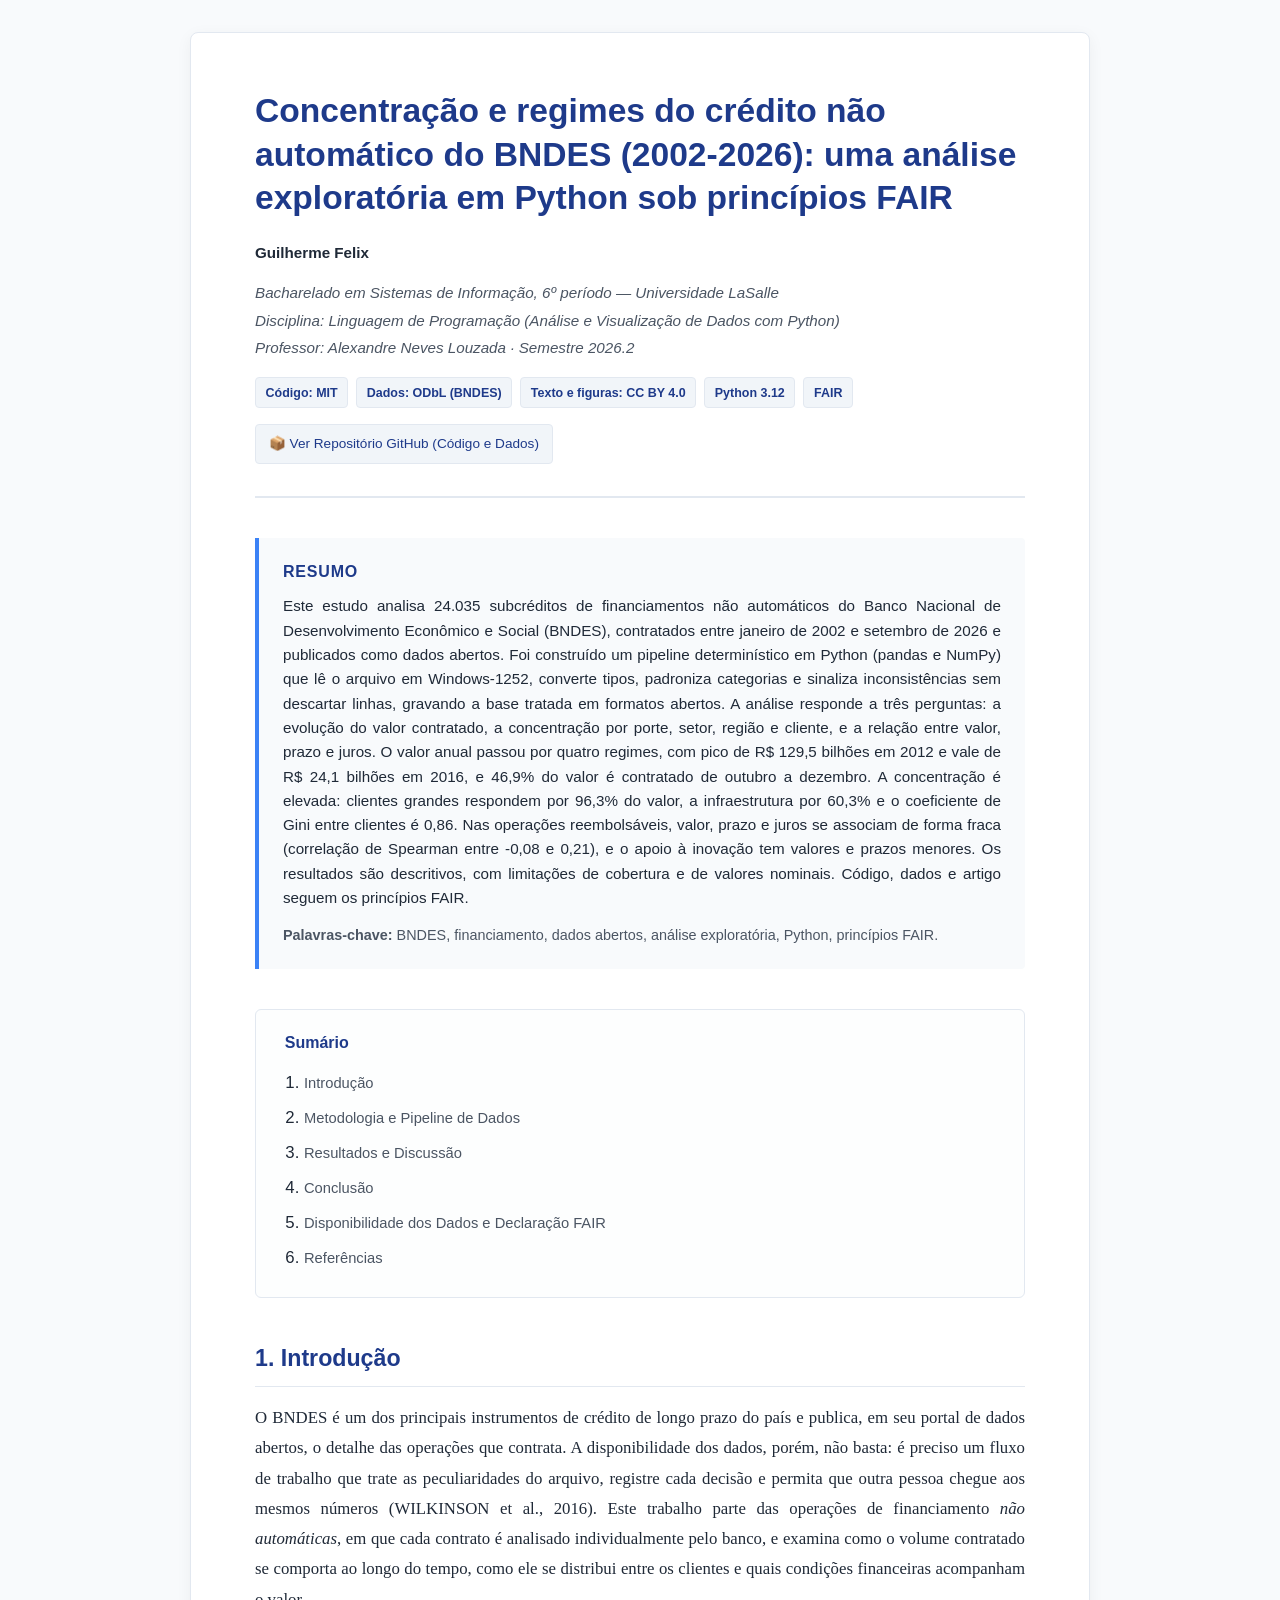
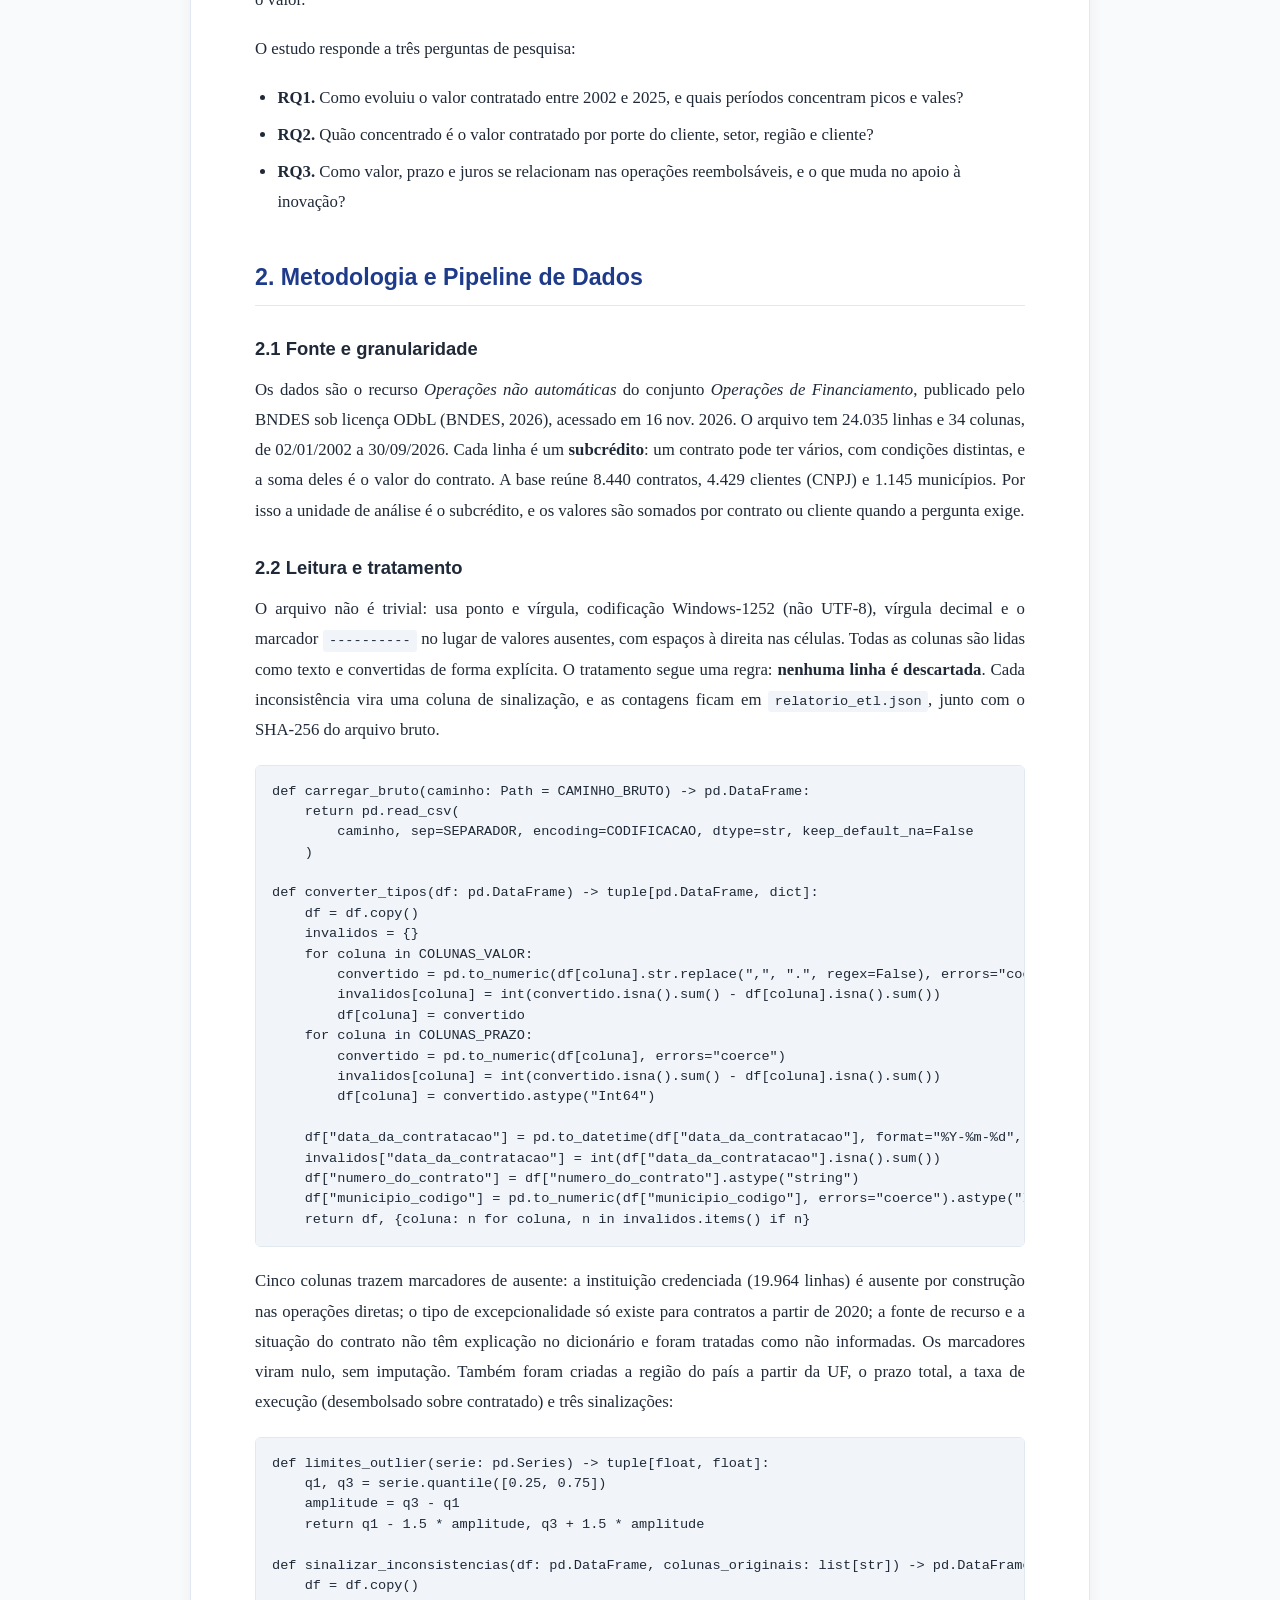
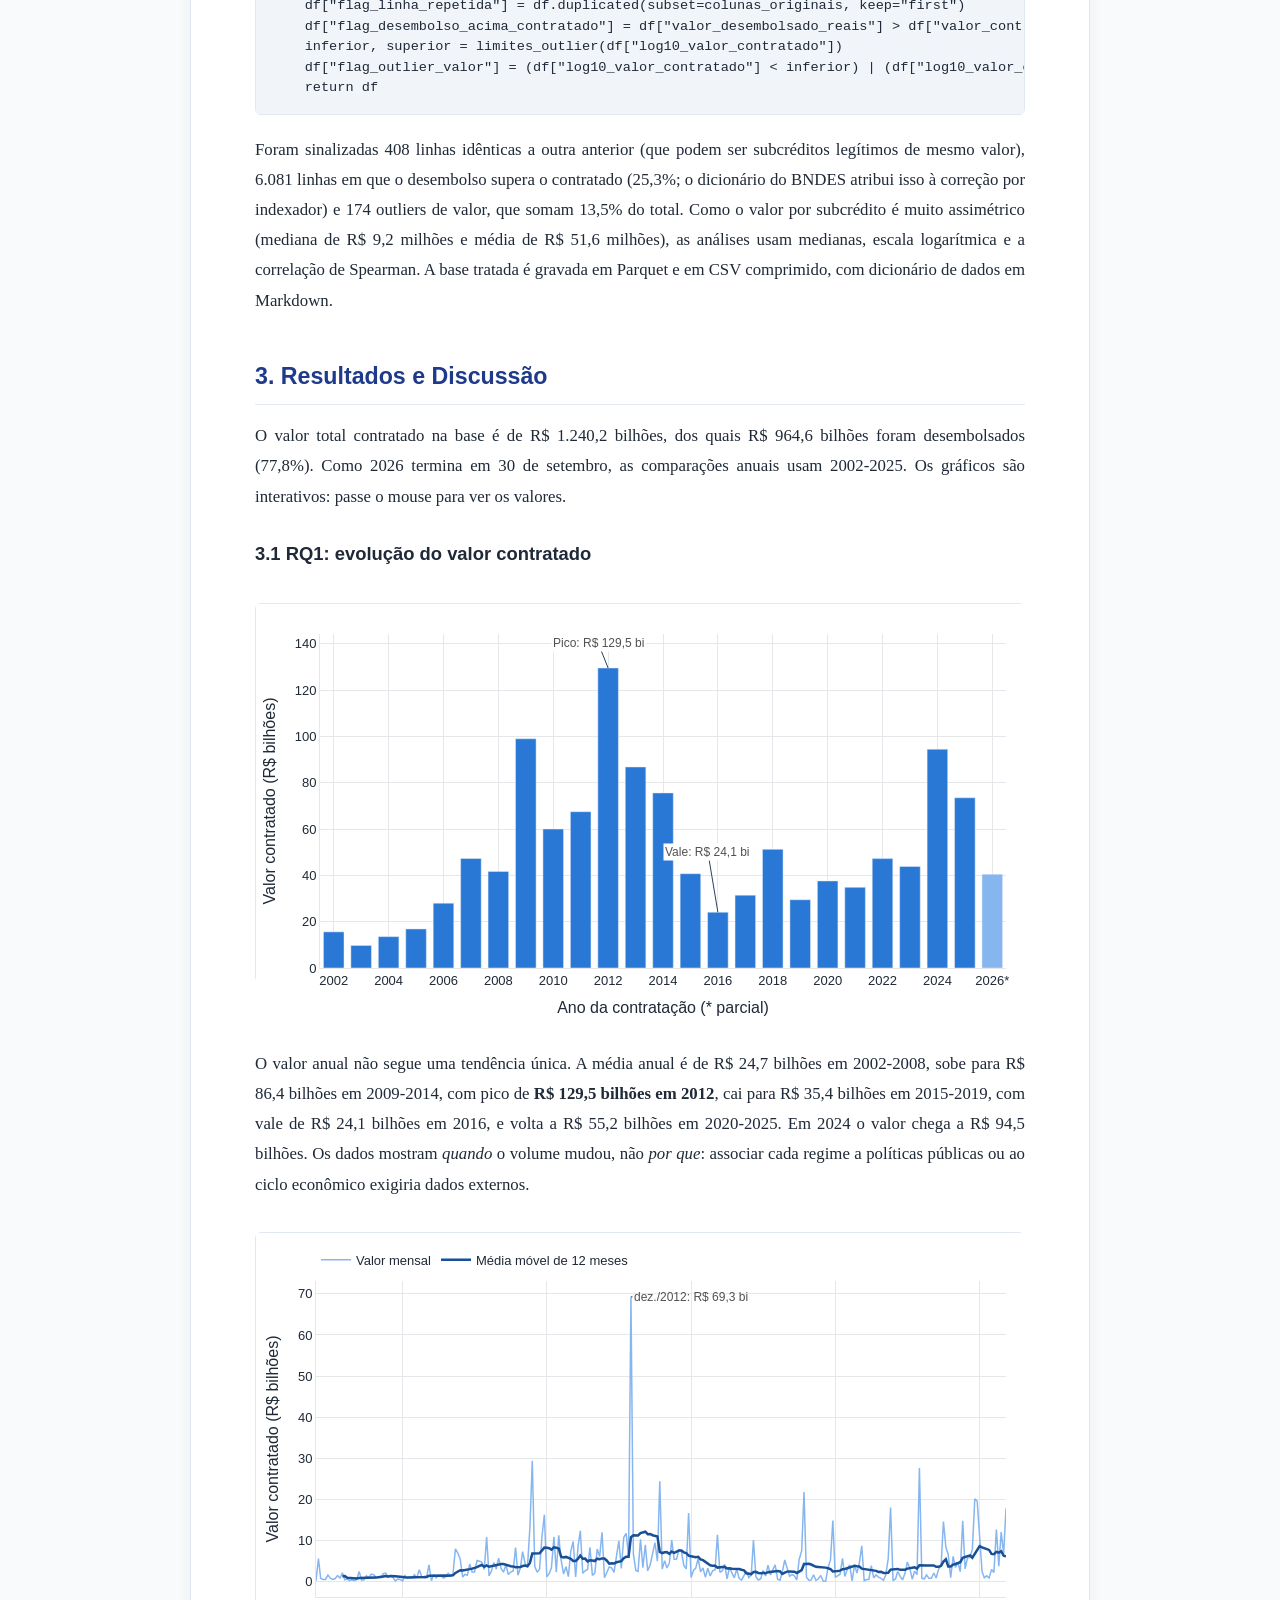
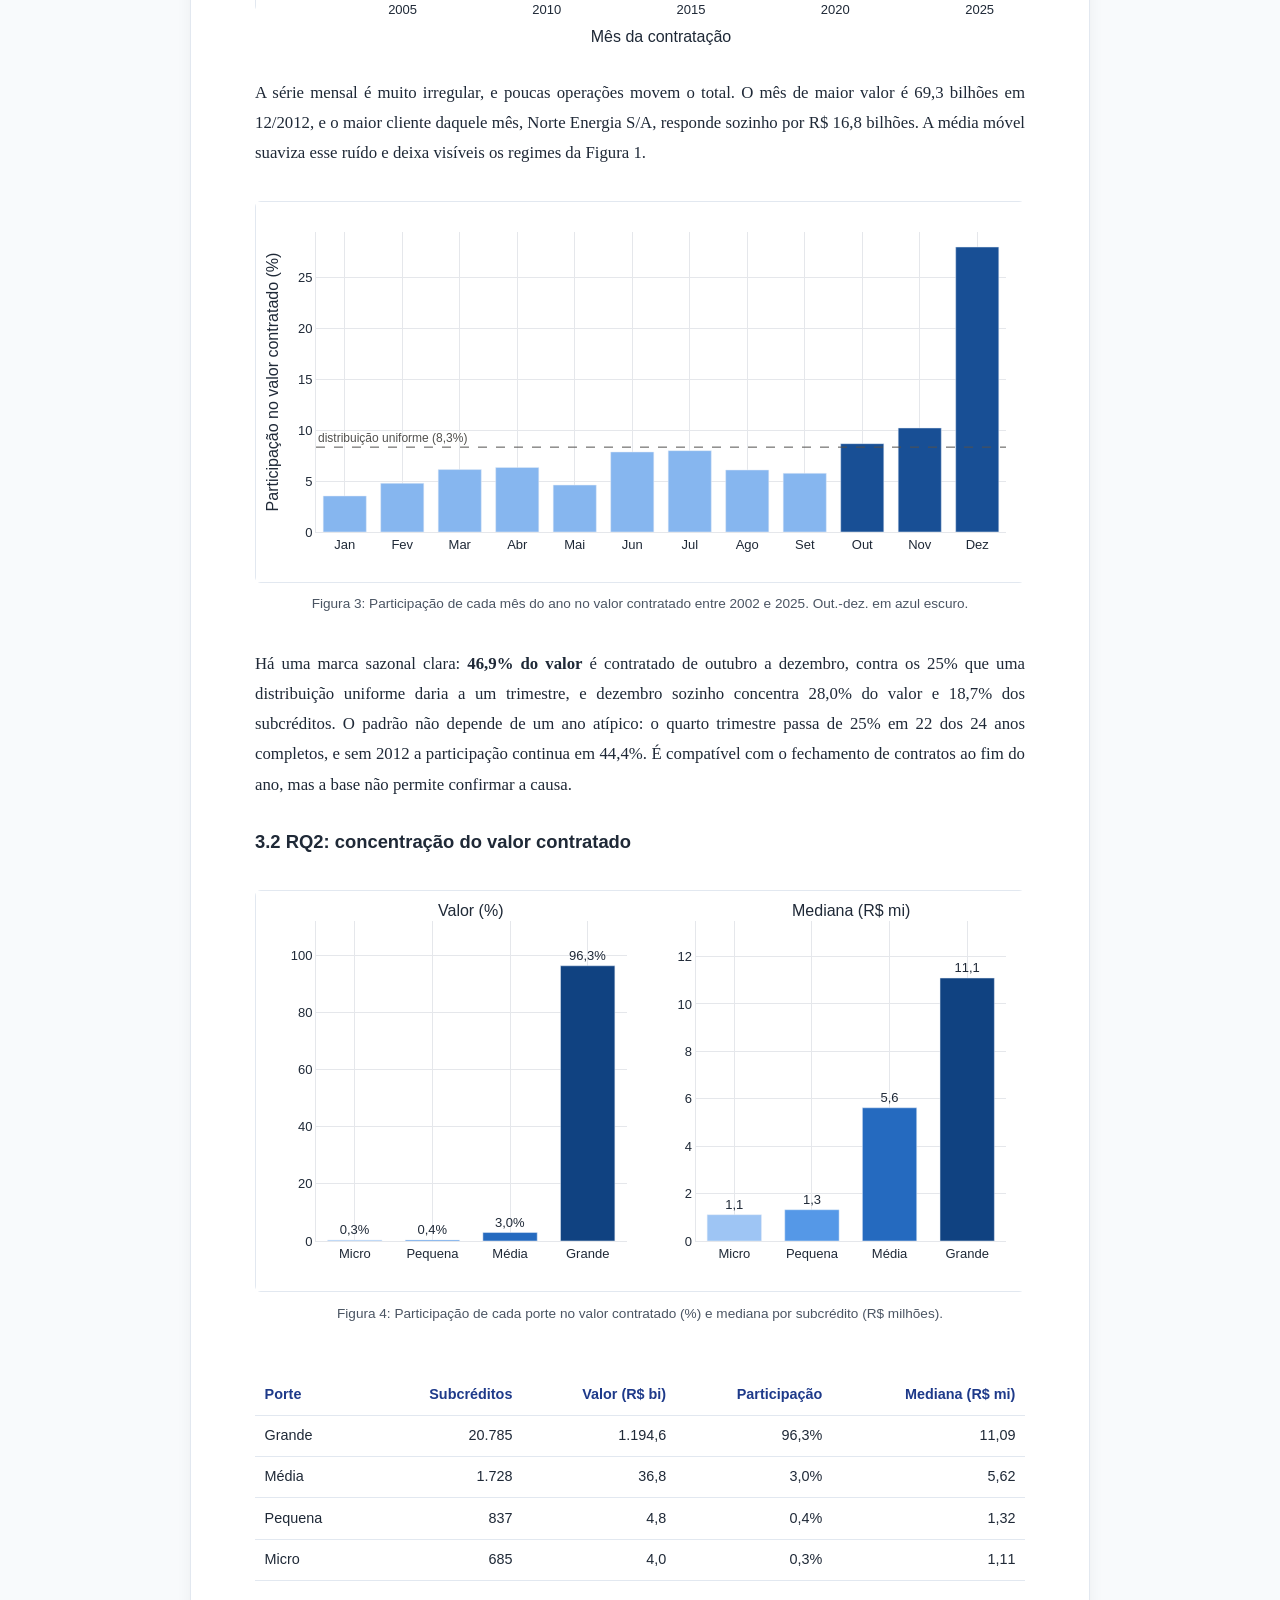
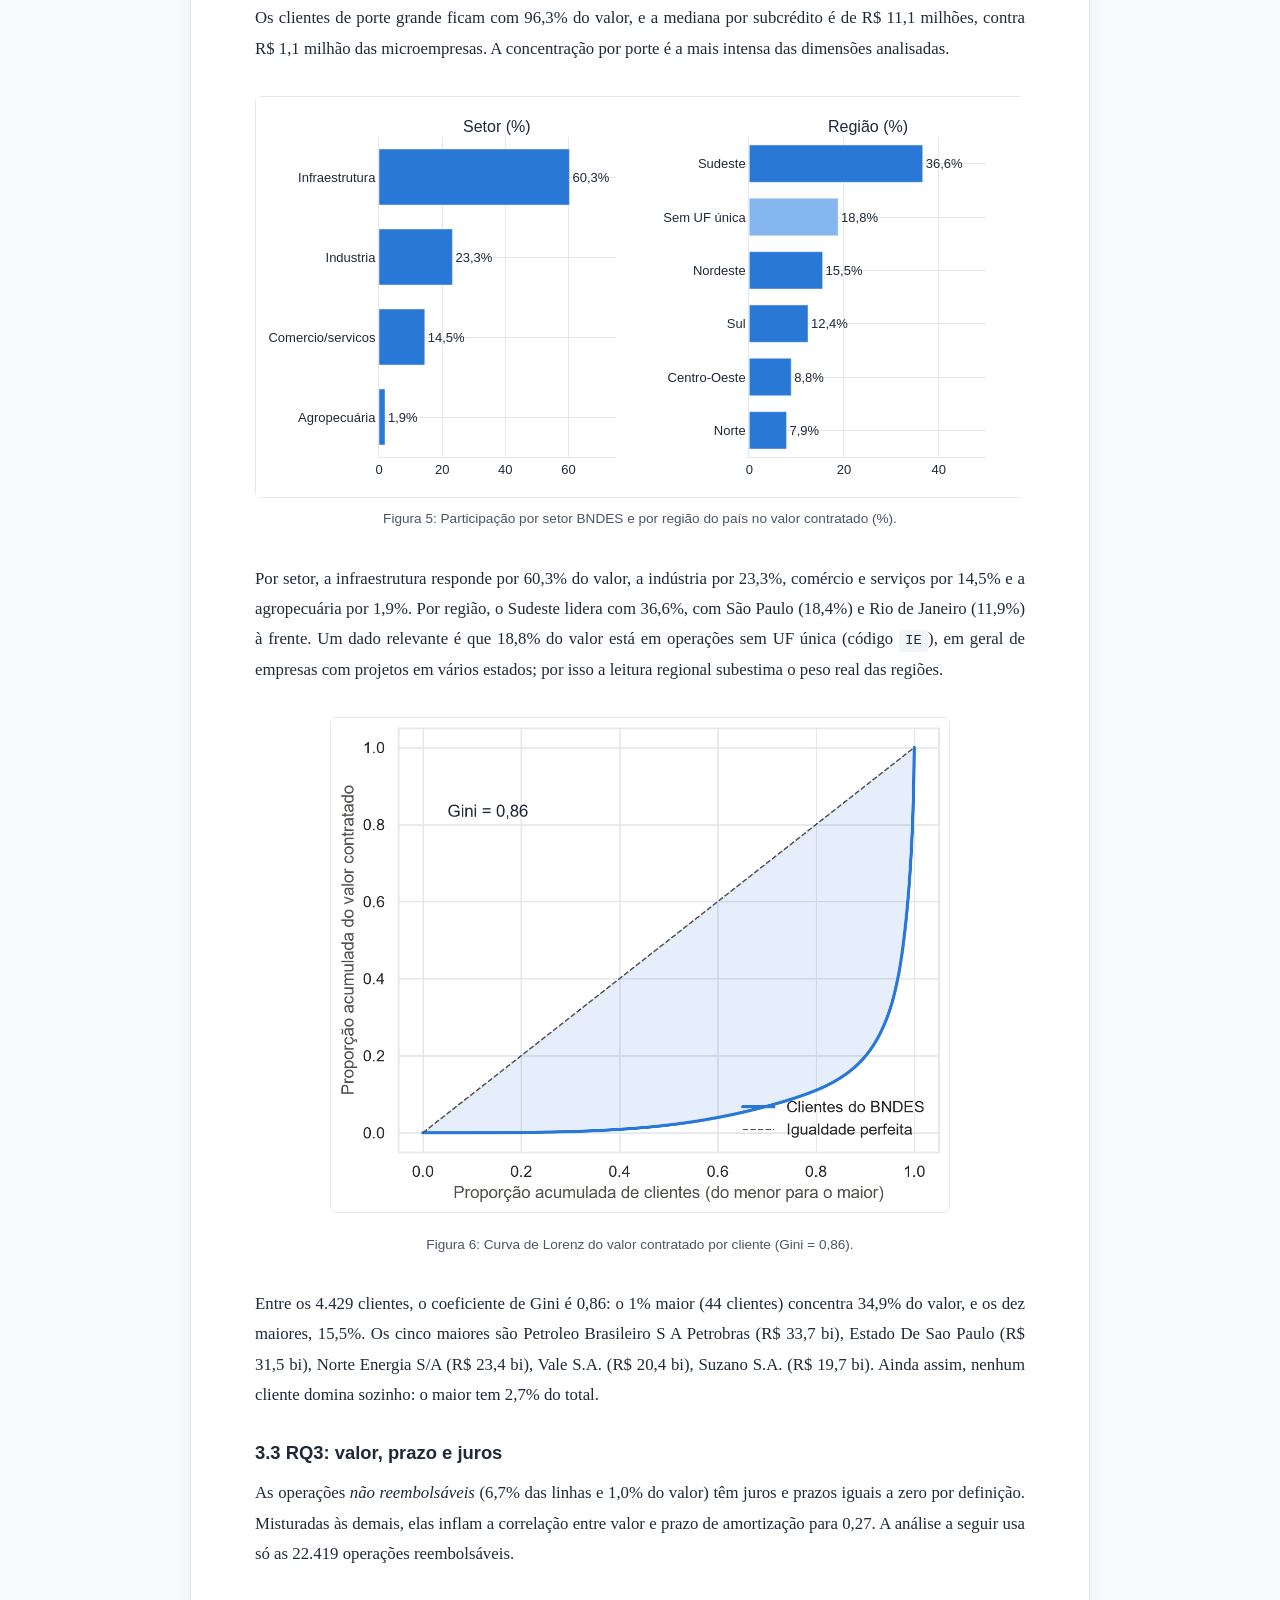
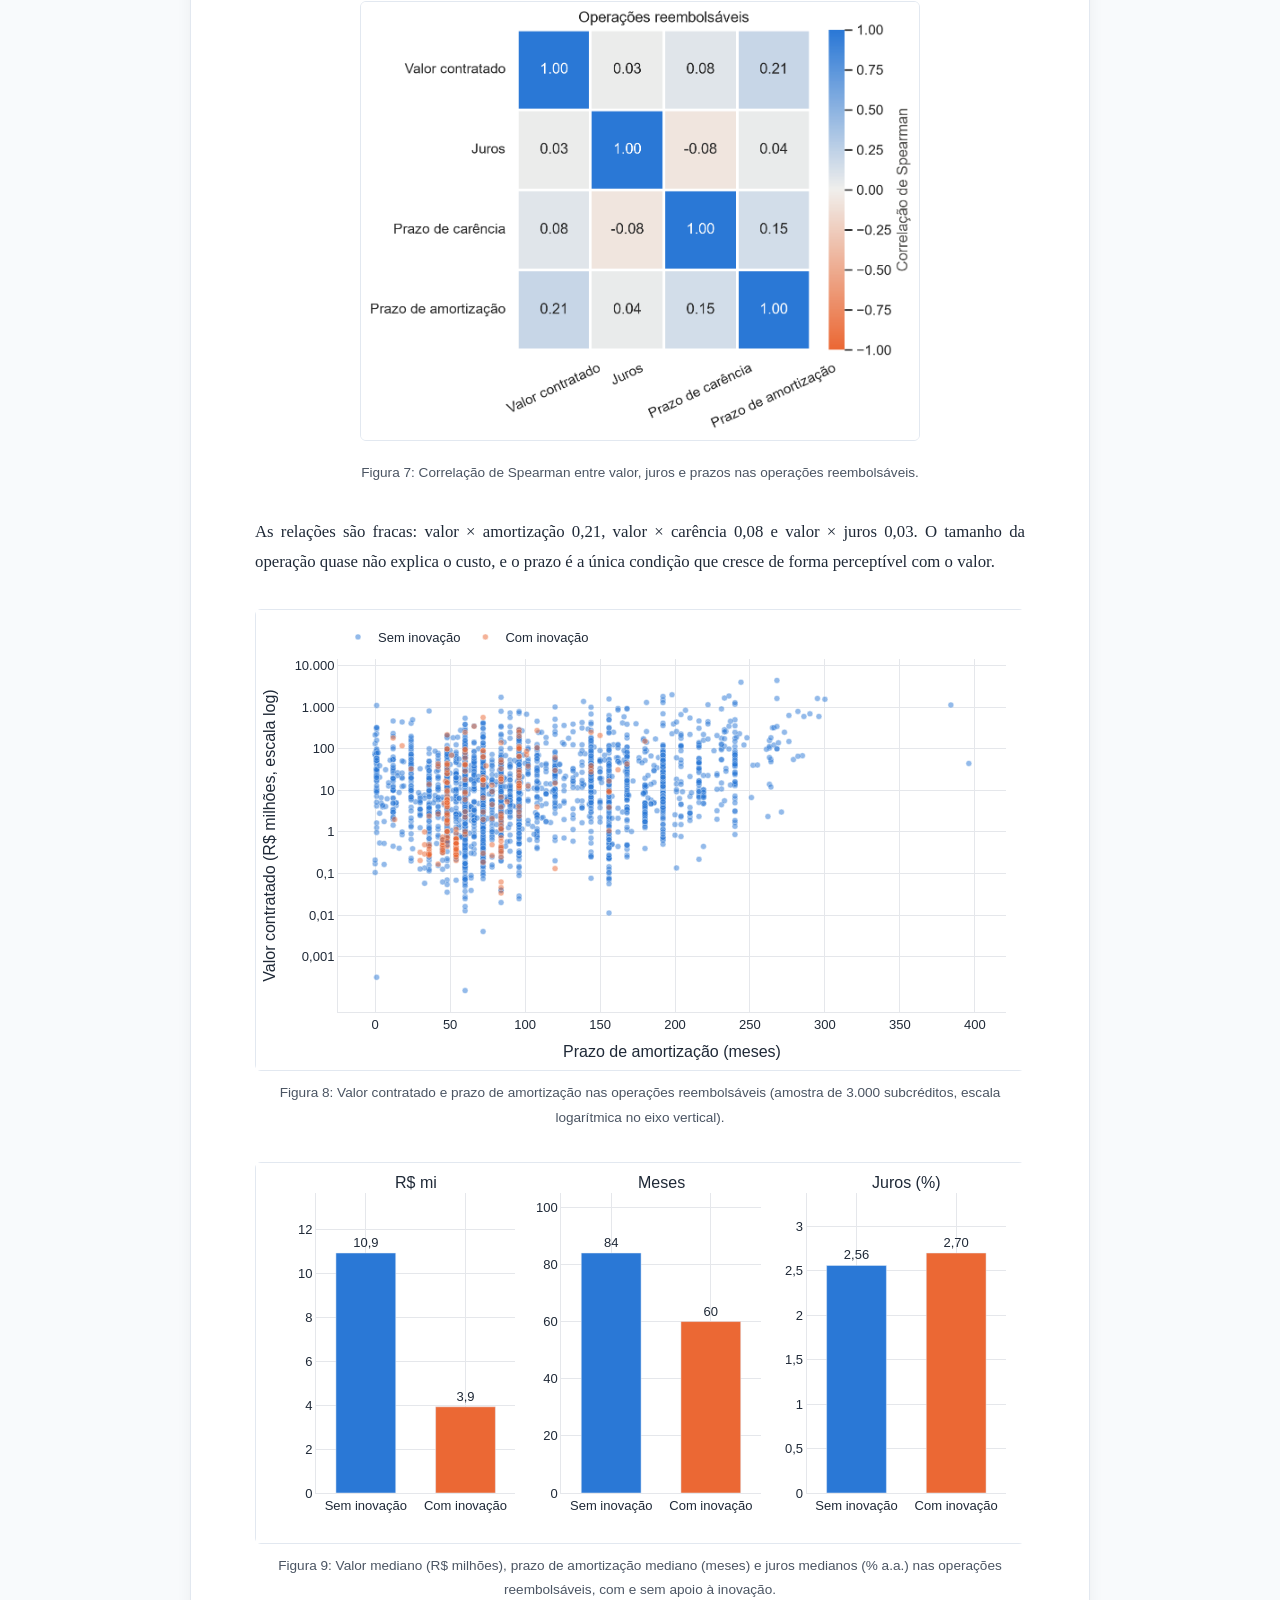
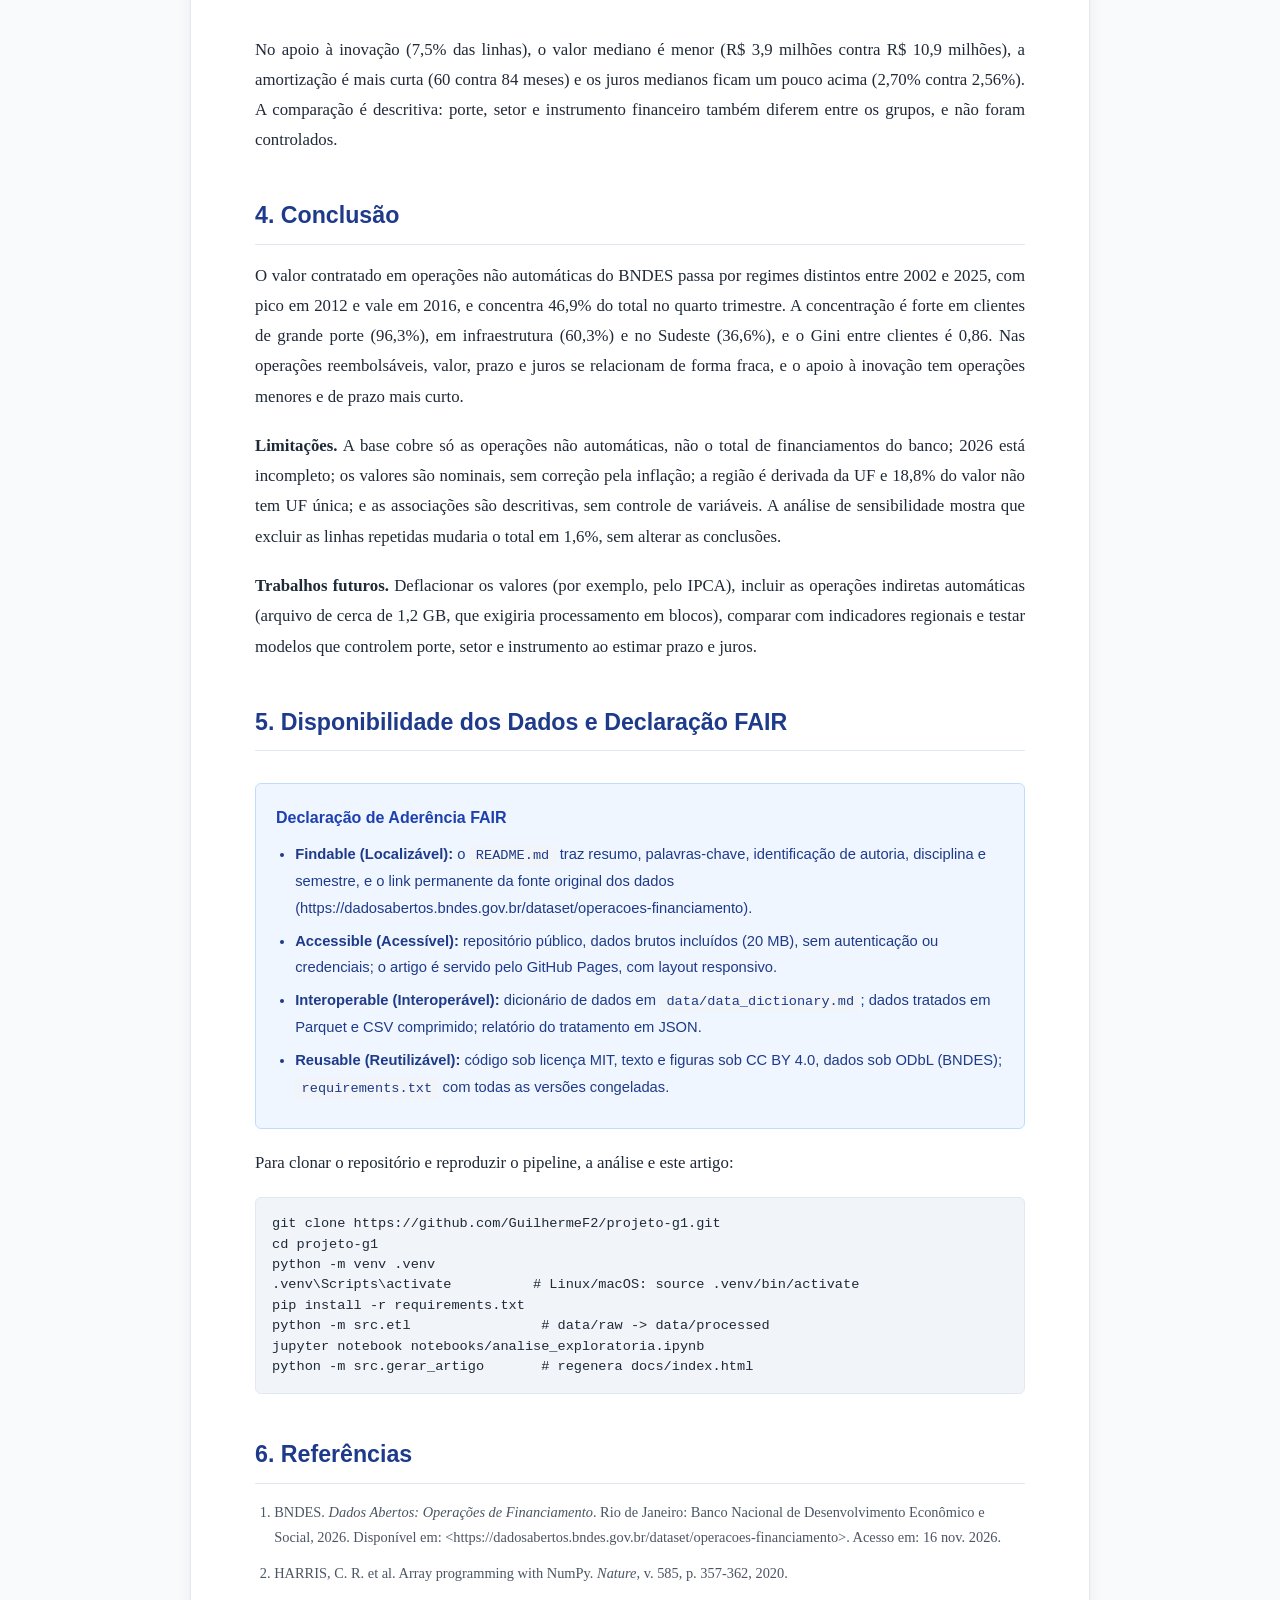
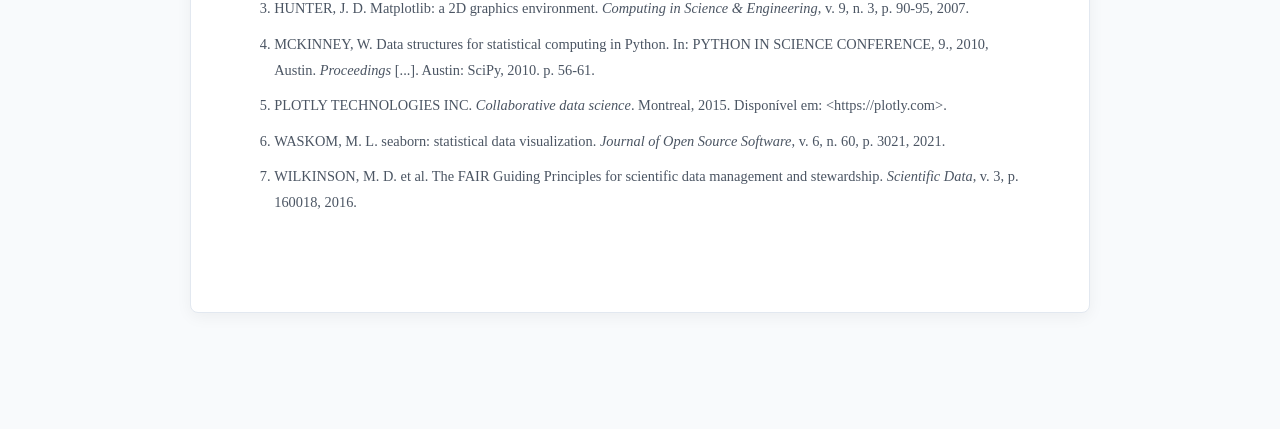
==== commit 1b39c5fc: "Calcula no código os números do texto, rótulo do mês de pico e referências do artigo" ====
--- a/docs/index.html
+++ b/docs/index.html
@@ -214,7 +214,7 @@
         desembolso supera o contratado (25,3%; o dicionário do BNDES atribui isso à correção por
         indexador) e 174 outliers de valor, que somam
         13,5% do total. Como o valor por subcrédito é muito assimétrico (mediana de R$ 9,2 milhões e média
-        acima de R$ 51 milhões), as análises usam medianas, escala logarítmica e a correlação de Spearman. A base tratada é
+        de R$ 51,6 milhões), as análises usam medianas, escala logarítmica e a correlação de Spearman. A base tratada é
         gravada em Parquet e em CSV comprimido, com dicionário de dados em Markdown.
       </p>
     </section>
@@ -391,9 +391,10 @@
       <h2>6. Referências</h2>
       <ol>
         <li>BNDES. <em>Dados Abertos: Operações de Financiamento</em>. Rio de Janeiro: Banco Nacional de Desenvolvimento Econômico e Social, 2026. Disponível em: &lt;https://dadosabertos.bndes.gov.br/dataset/operacoes-financiamento&gt;. Acesso em: 16 nov. 2026.</li>
+        <li>HARRIS, C. R. et al. Array programming with NumPy. <em>Nature</em>, v. 585, p. 357-362, 2020.</li>
         <li>HUNTER, J. D. Matplotlib: a 2D graphics environment. <em>Computing in Science &amp; Engineering</em>, v. 9, n. 3, p. 90-95, 2007.</li>
         <li>MCKINNEY, W. Data structures for statistical computing in Python. In: PYTHON IN SCIENCE CONFERENCE, 9., 2010, Austin. <em>Proceedings</em> [...]. Austin: SciPy, 2010. p. 56-61.</li>
-        <li>PLOTLY TECHNOLOGIES INC. <em>Collaborative data science</em>. Montreal, 2015. Disponível em: &lt;https://plot.ly&gt;.</li>
+        <li>PLOTLY TECHNOLOGIES INC. <em>Collaborative data science</em>. Montreal, 2015. Disponível em: &lt;https://plotly.com&gt;.</li>
         <li>WASKOM, M. L. seaborn: statistical data visualization. <em>Journal of Open Source Software</em>, v. 6, n. 60, p. 3021, 2021.</li>
         <li>WILKINSON, M. D. et al. The FAIR Guiding Principles for scientific data management and stewardship. <em>Scientific Data</em>, v. 3, p. 160018, 2016.</li>
       </ol>
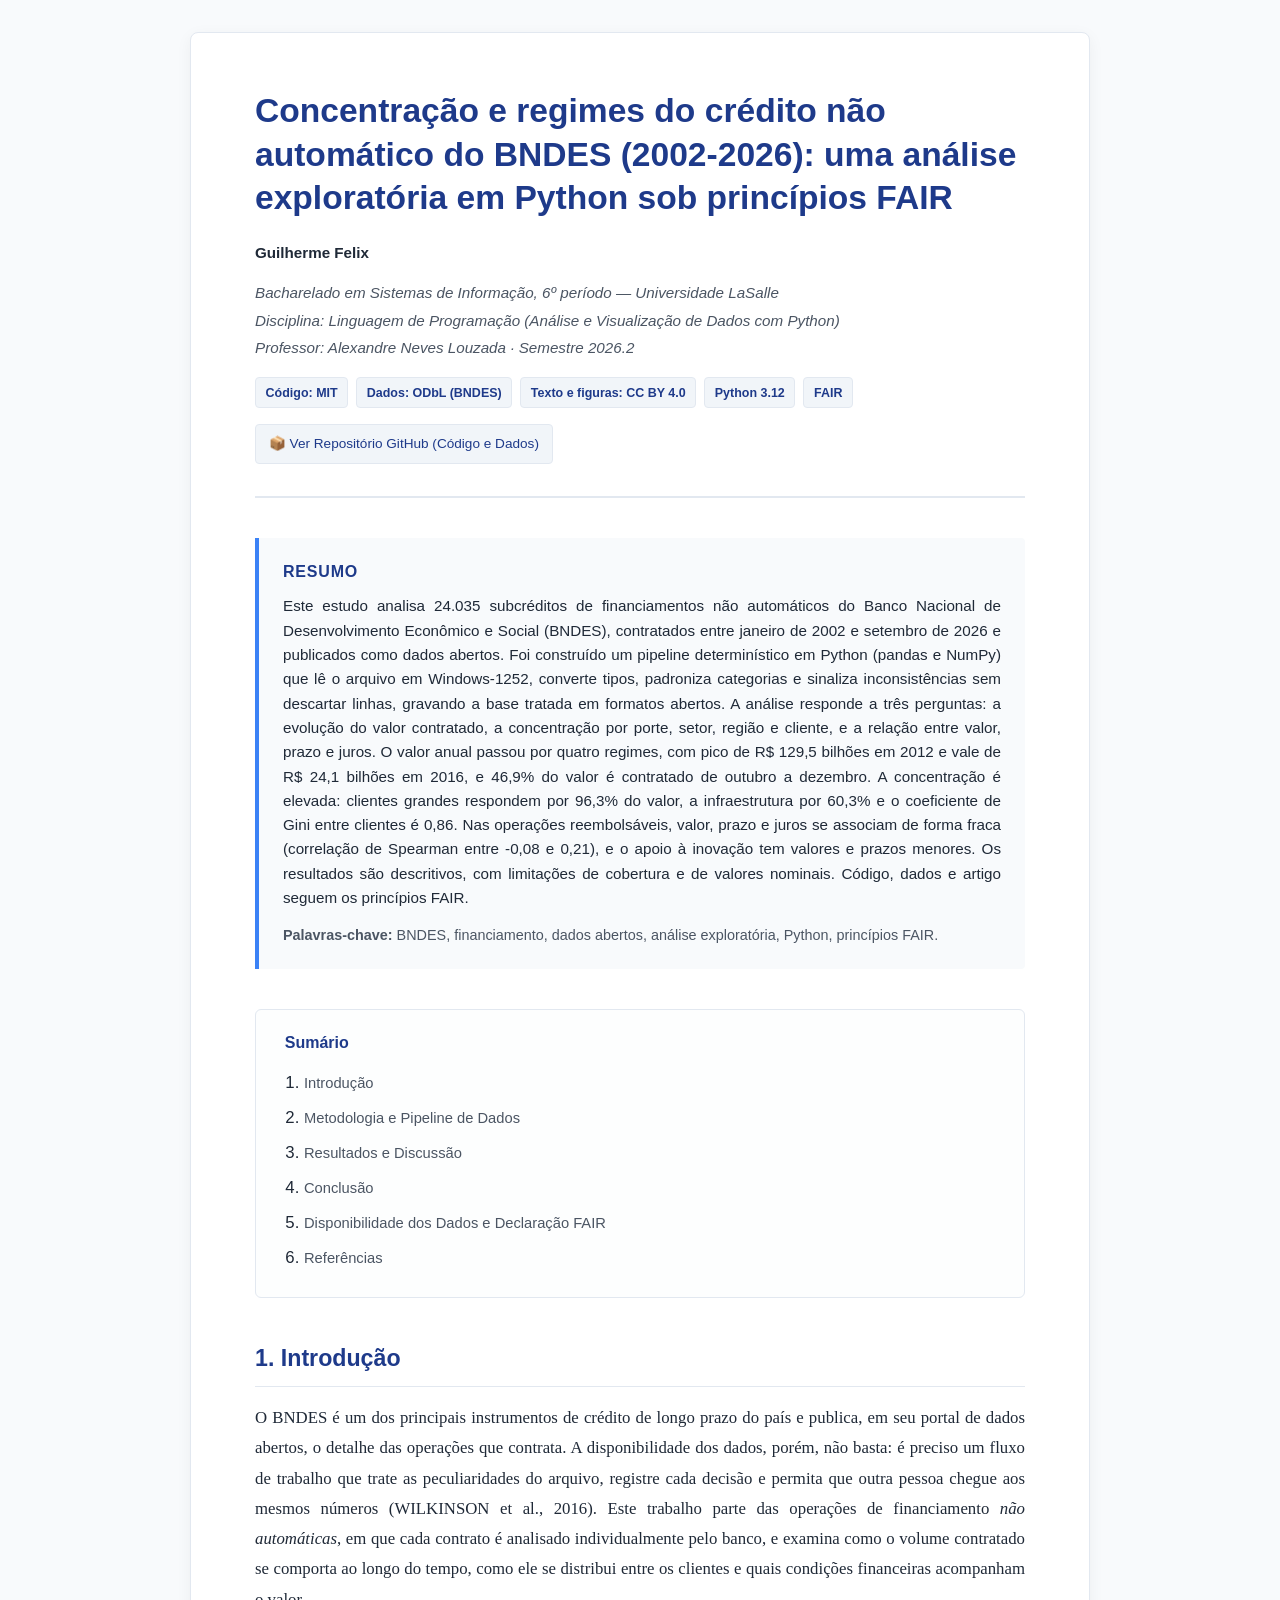
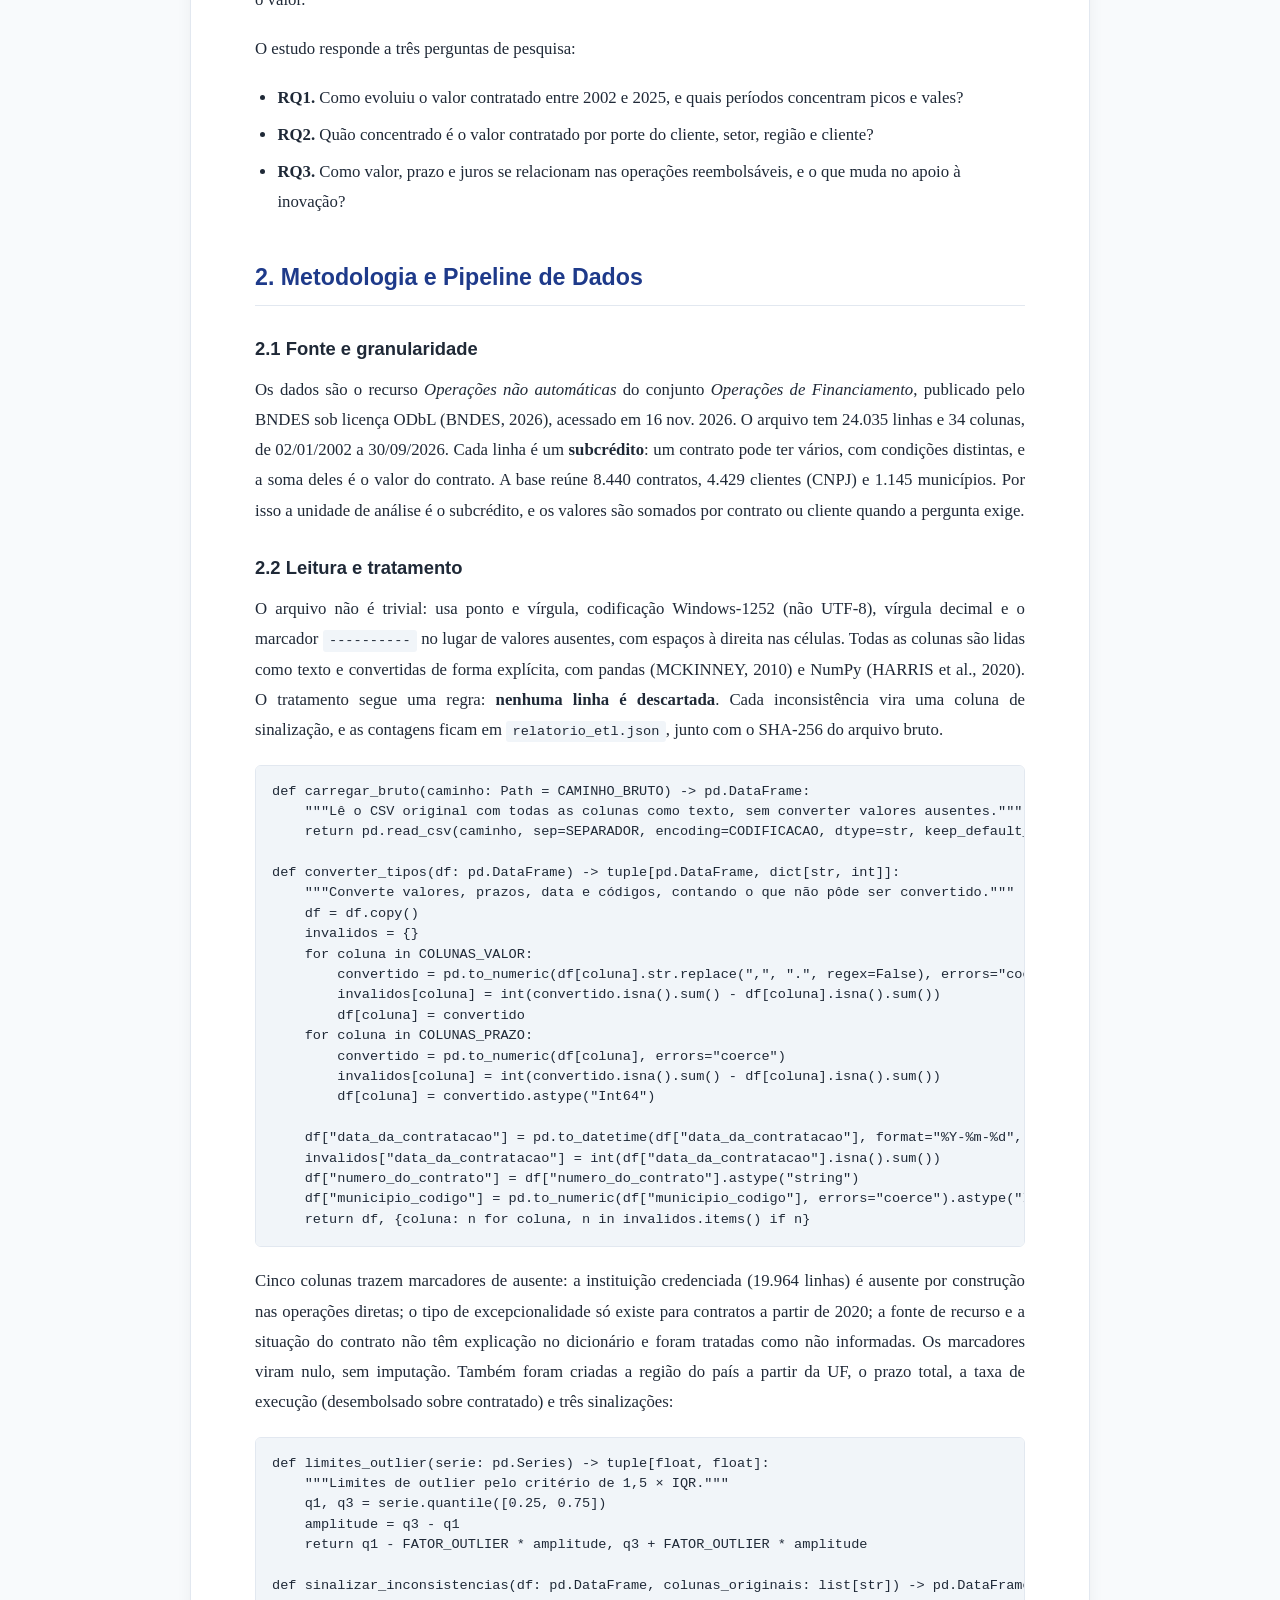
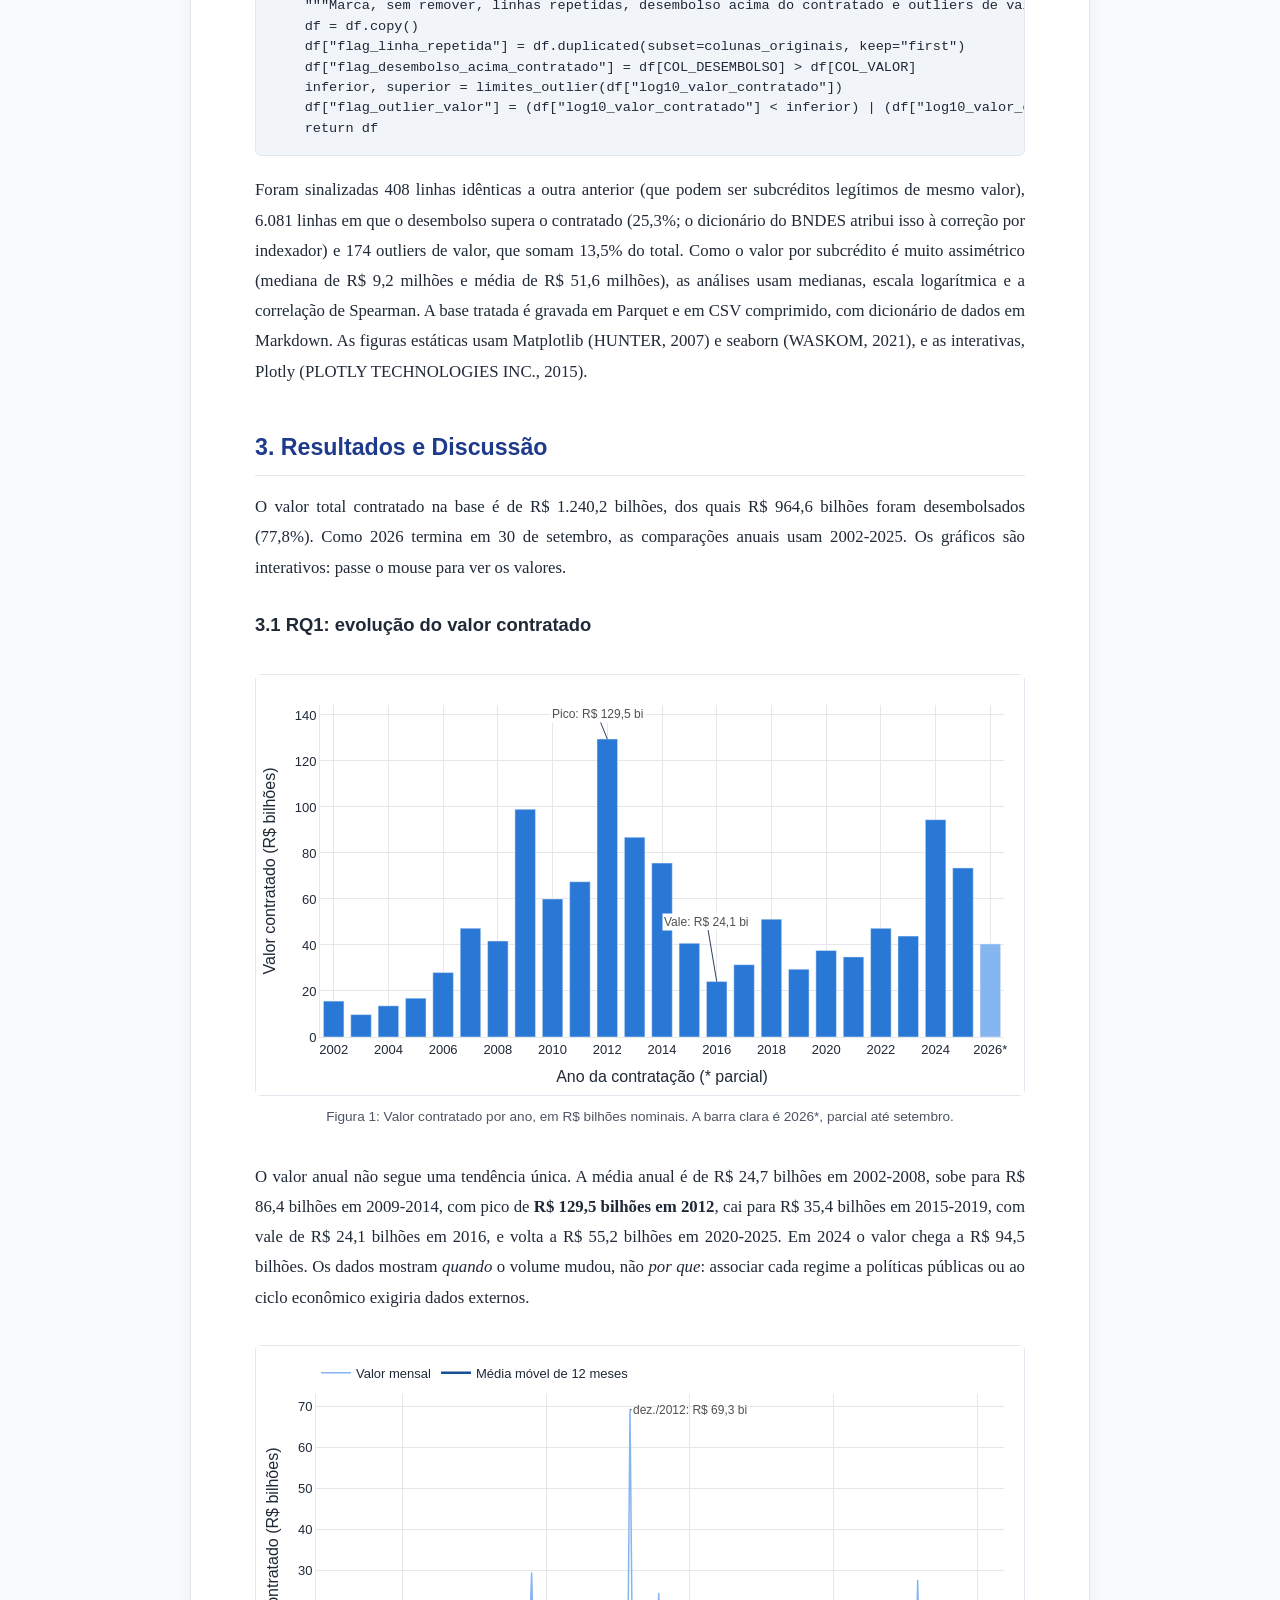
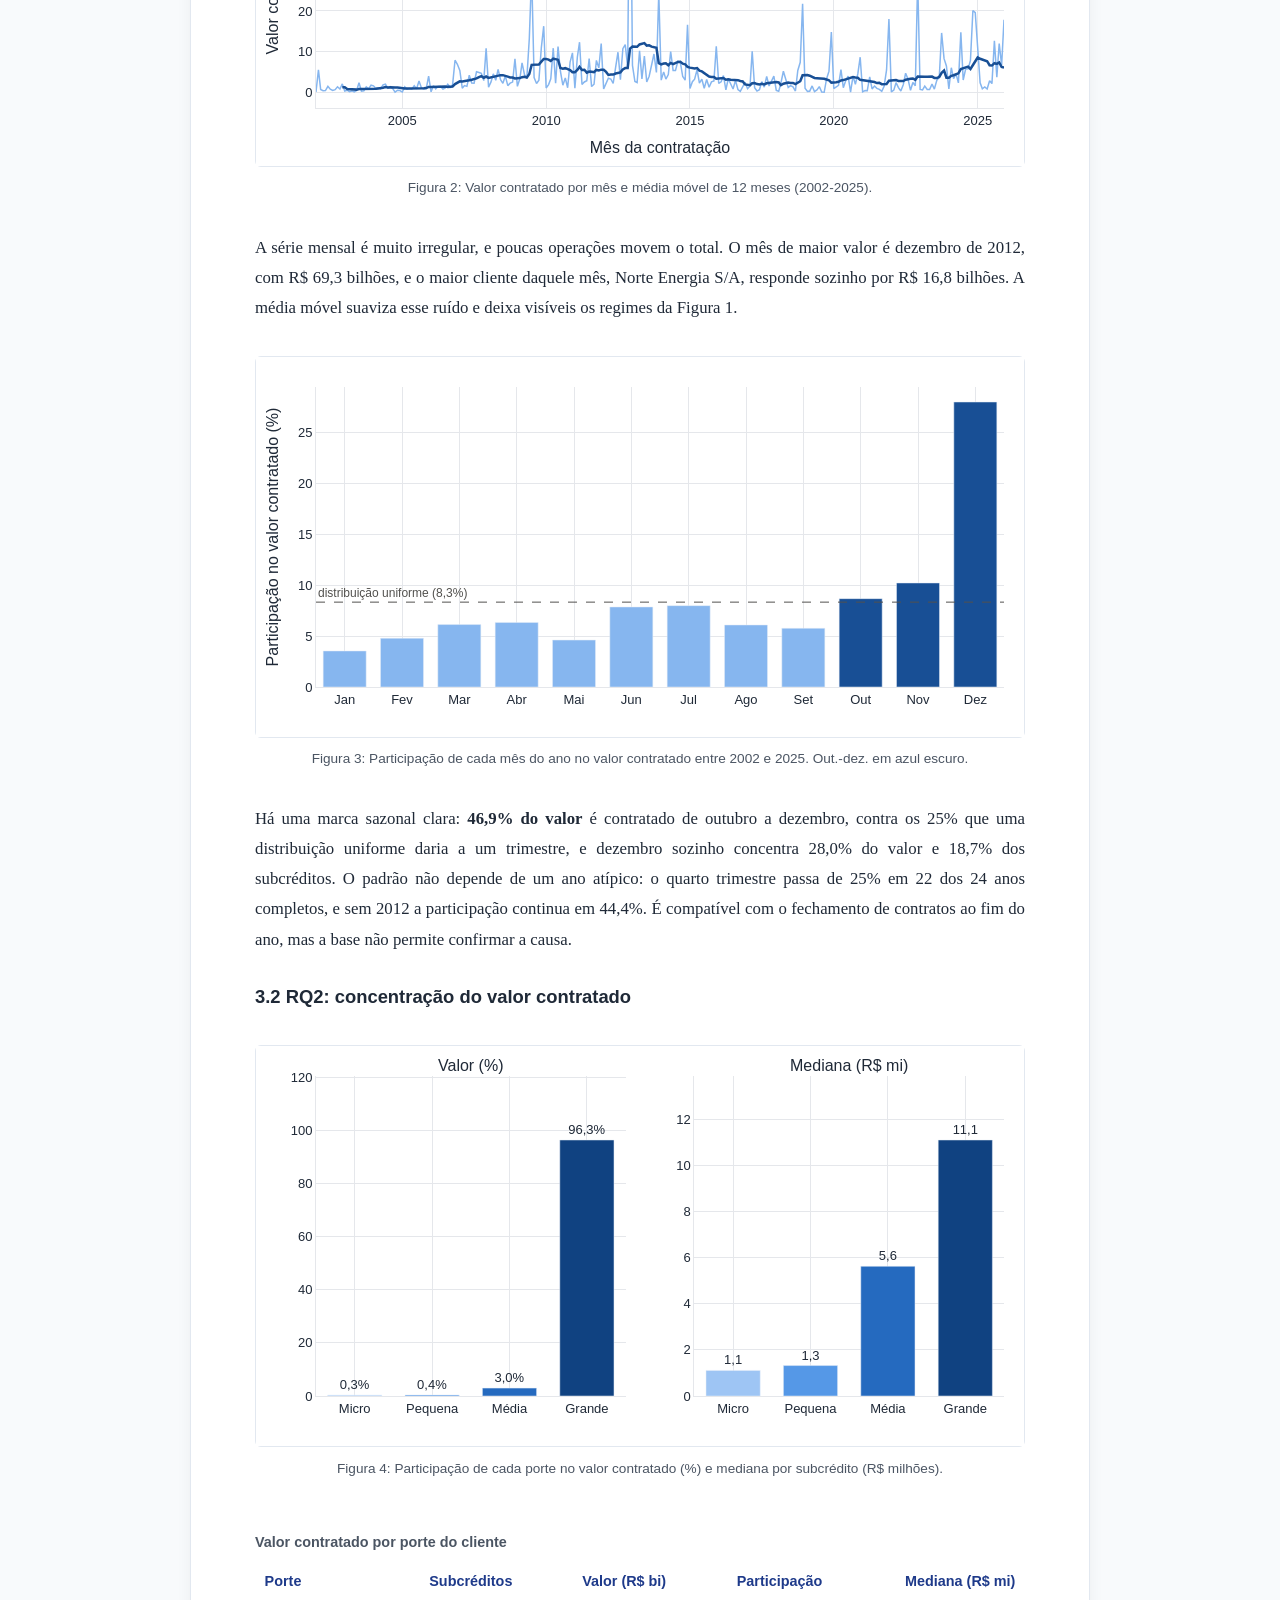
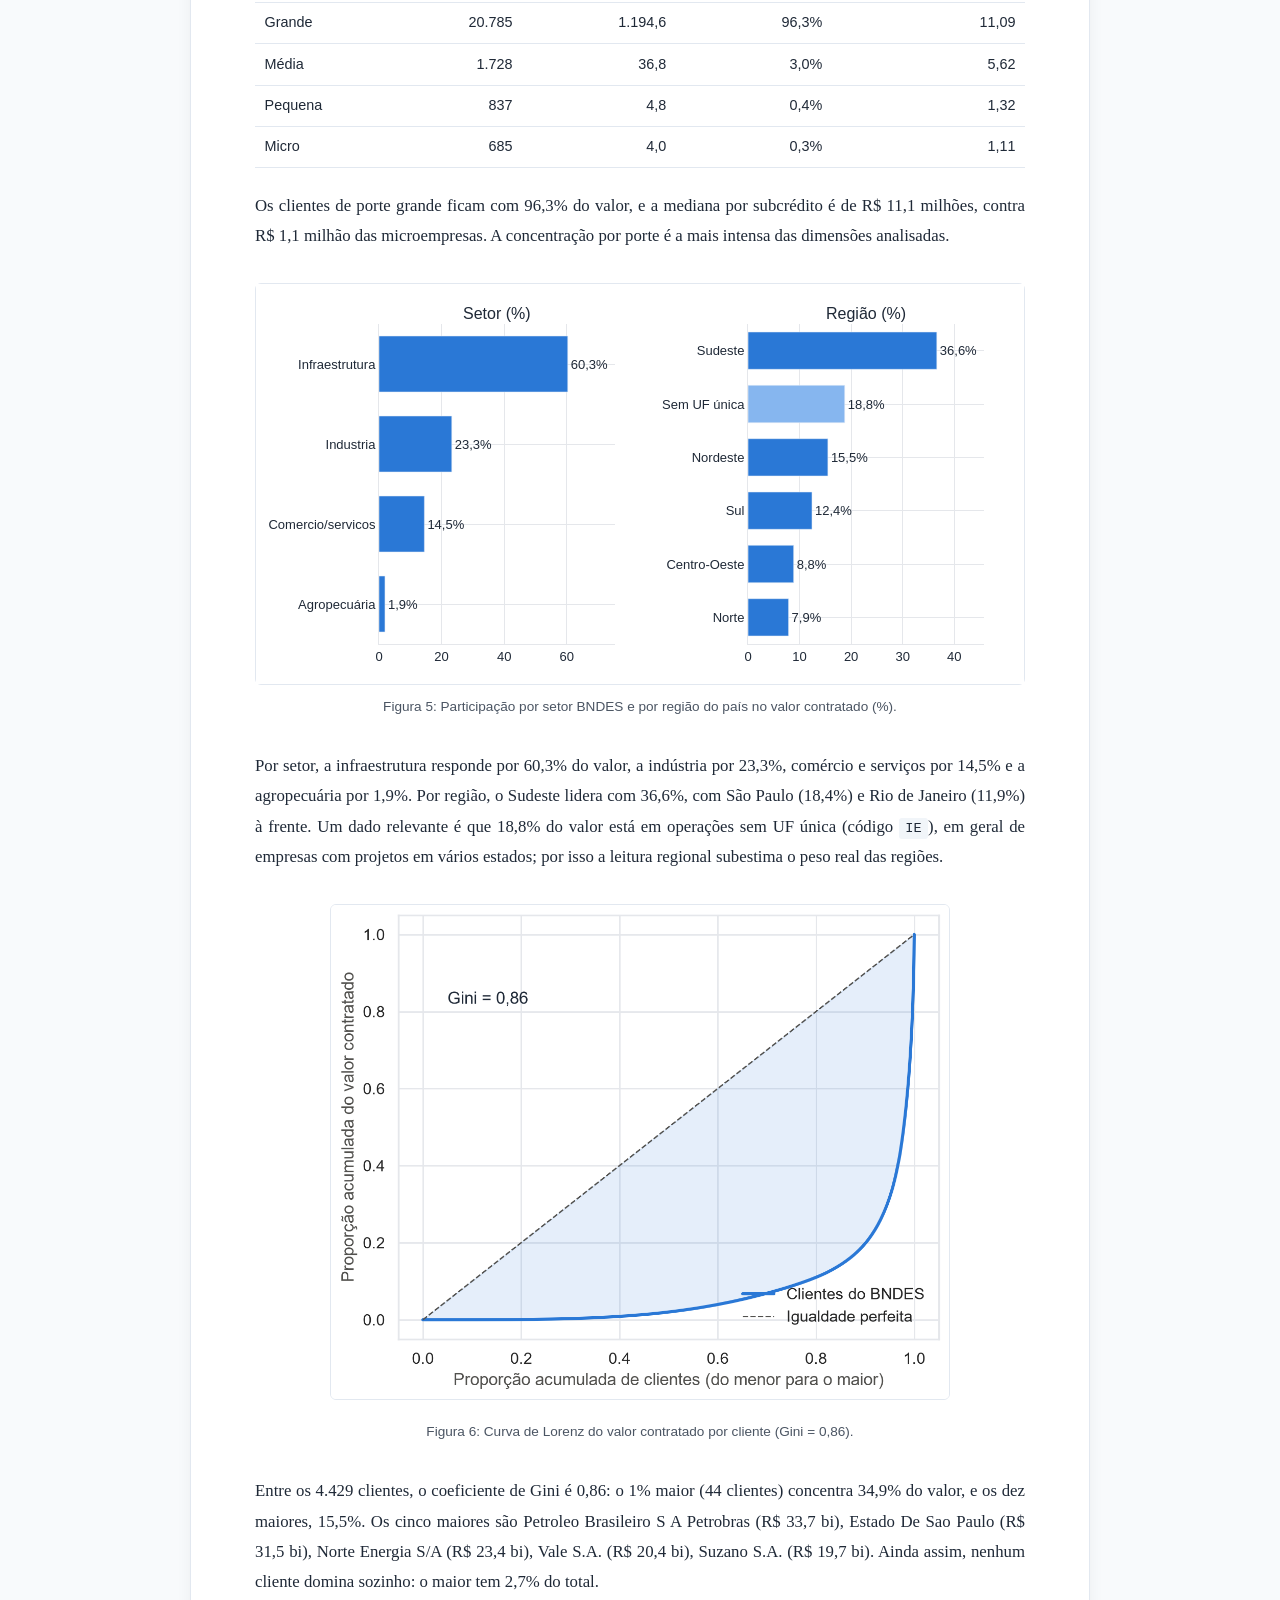
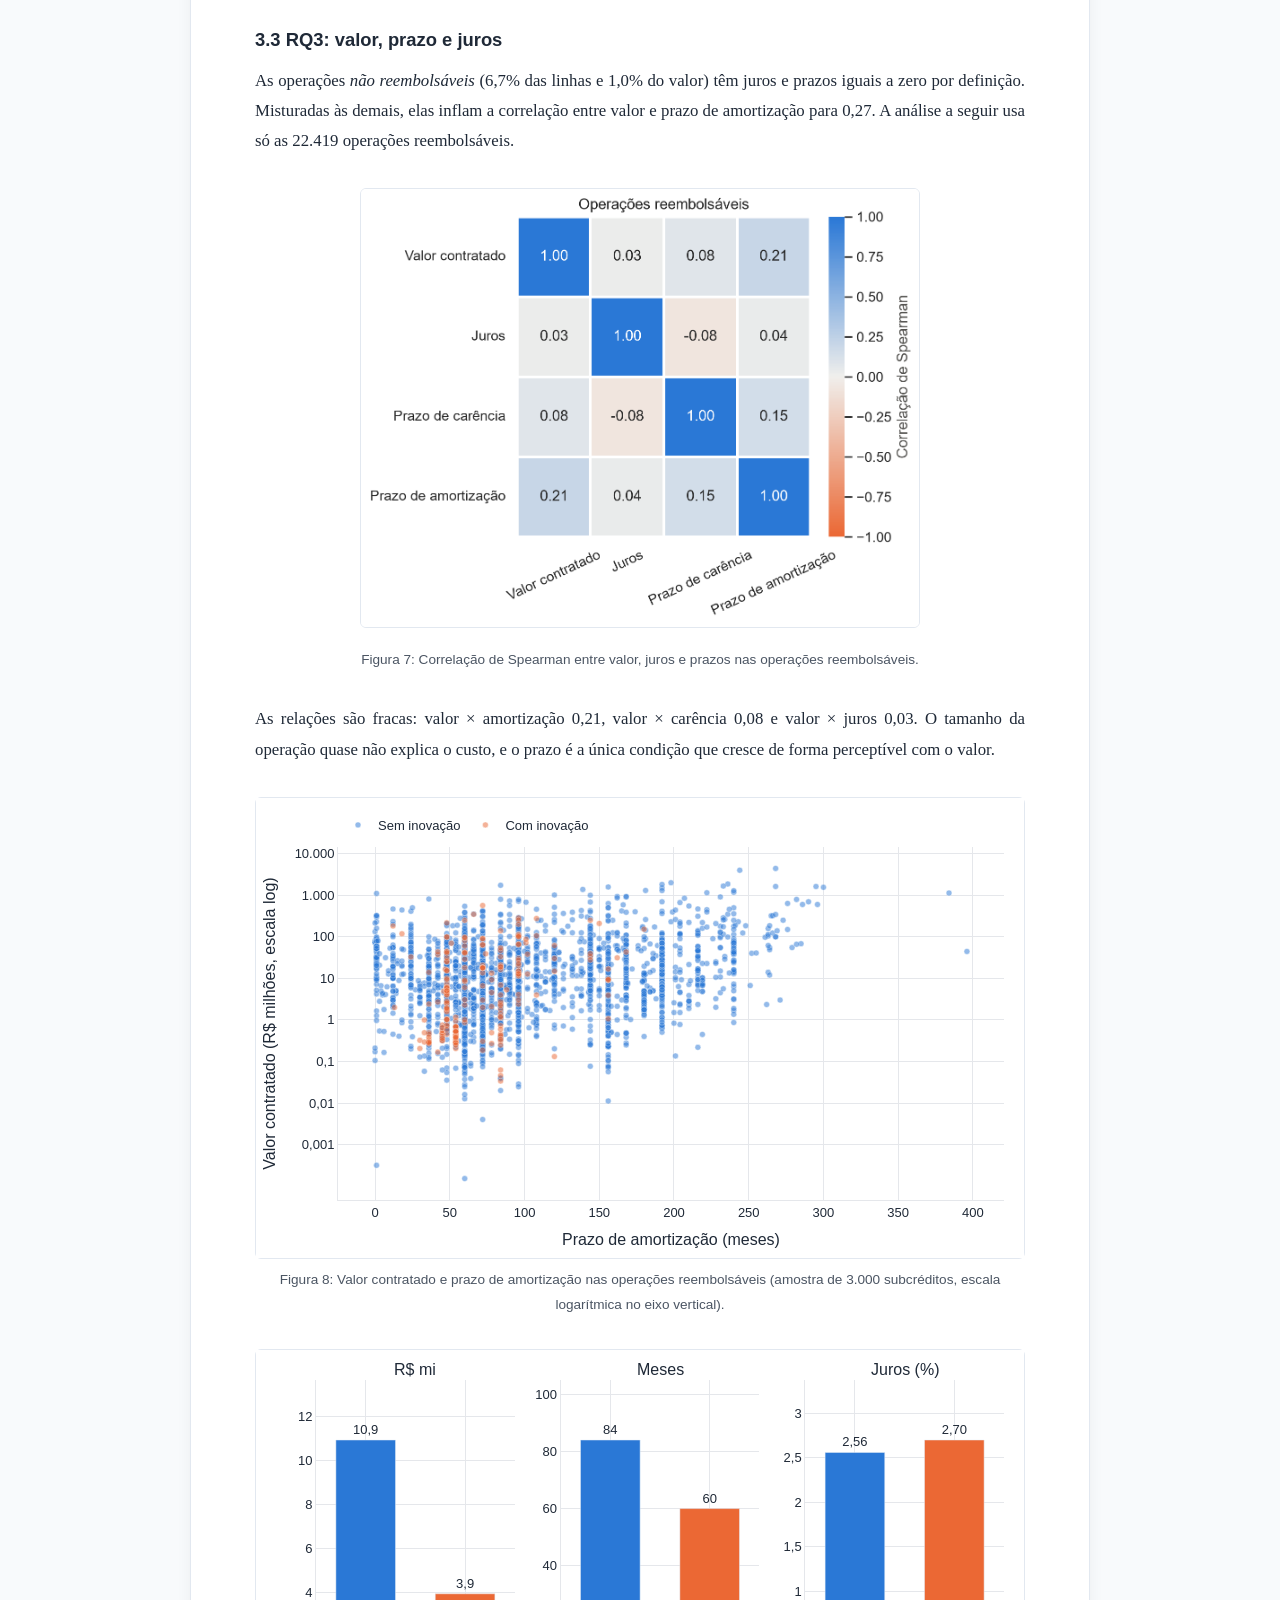
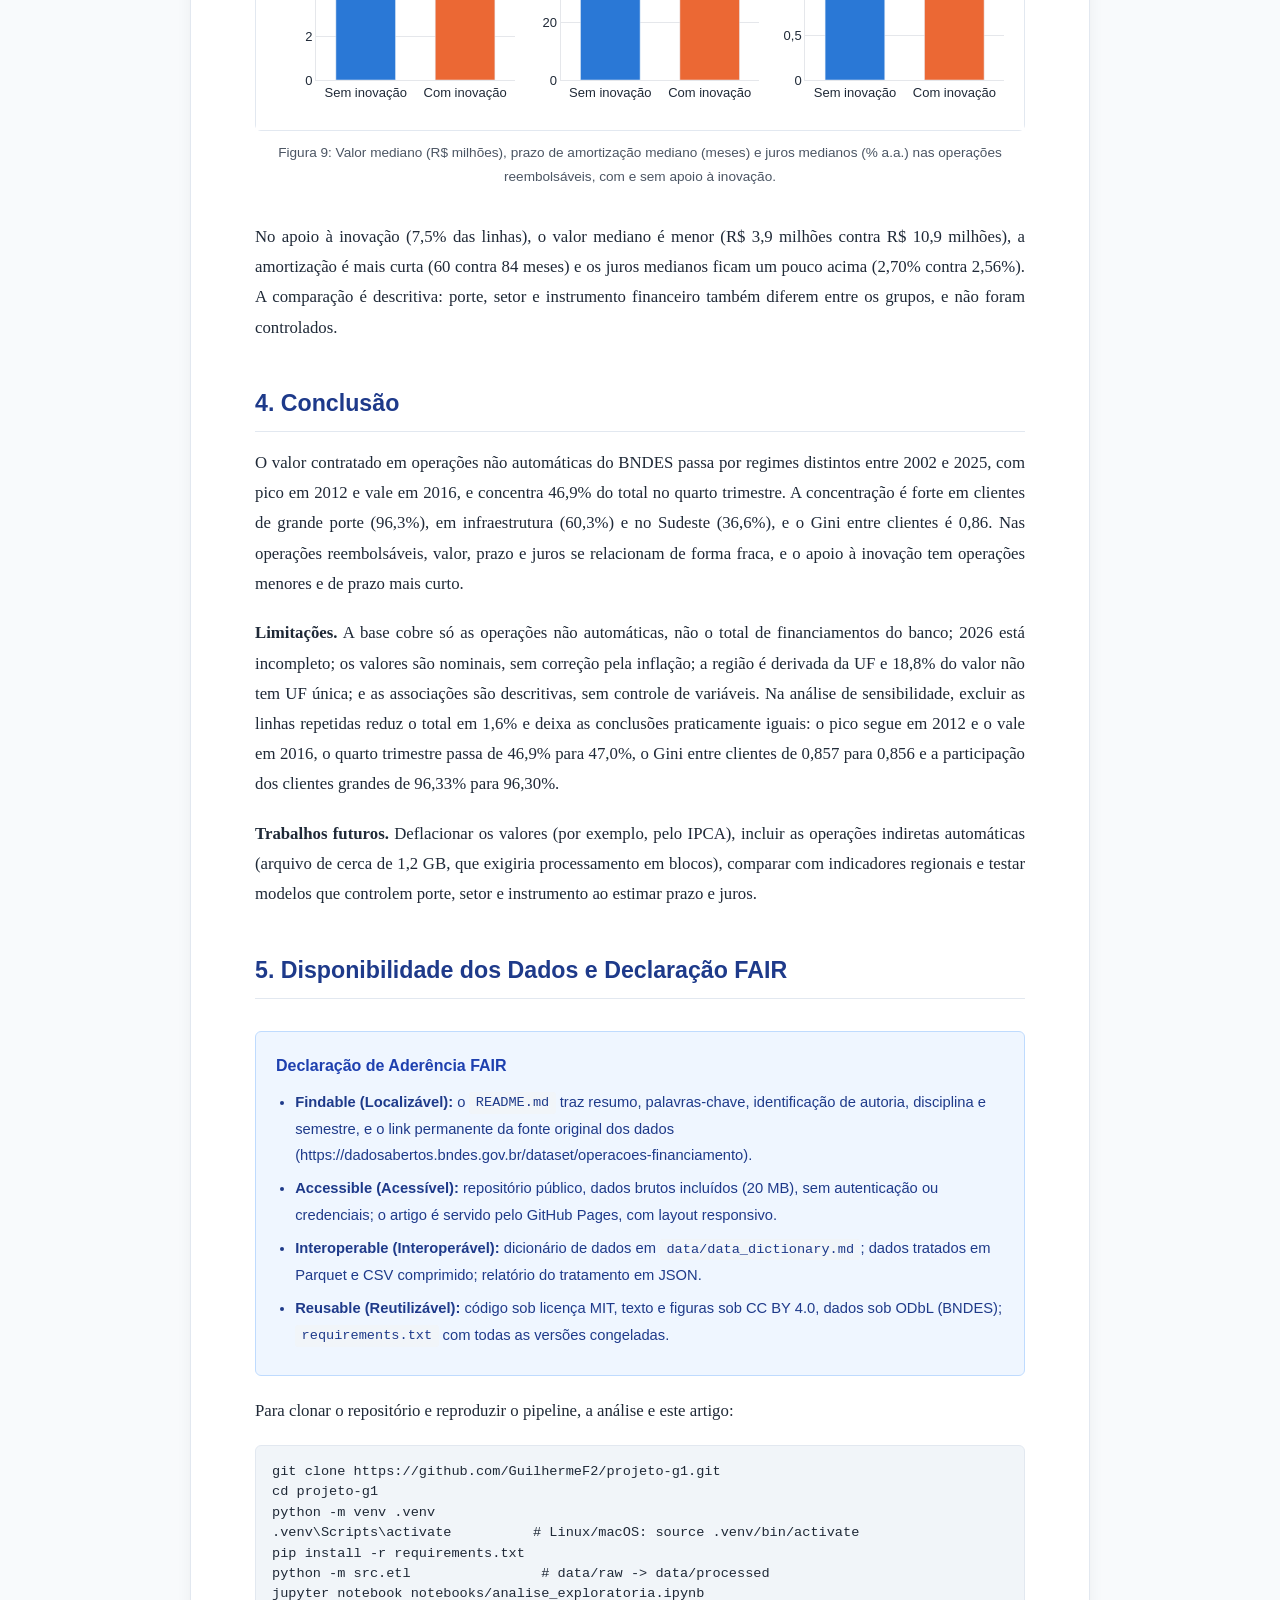
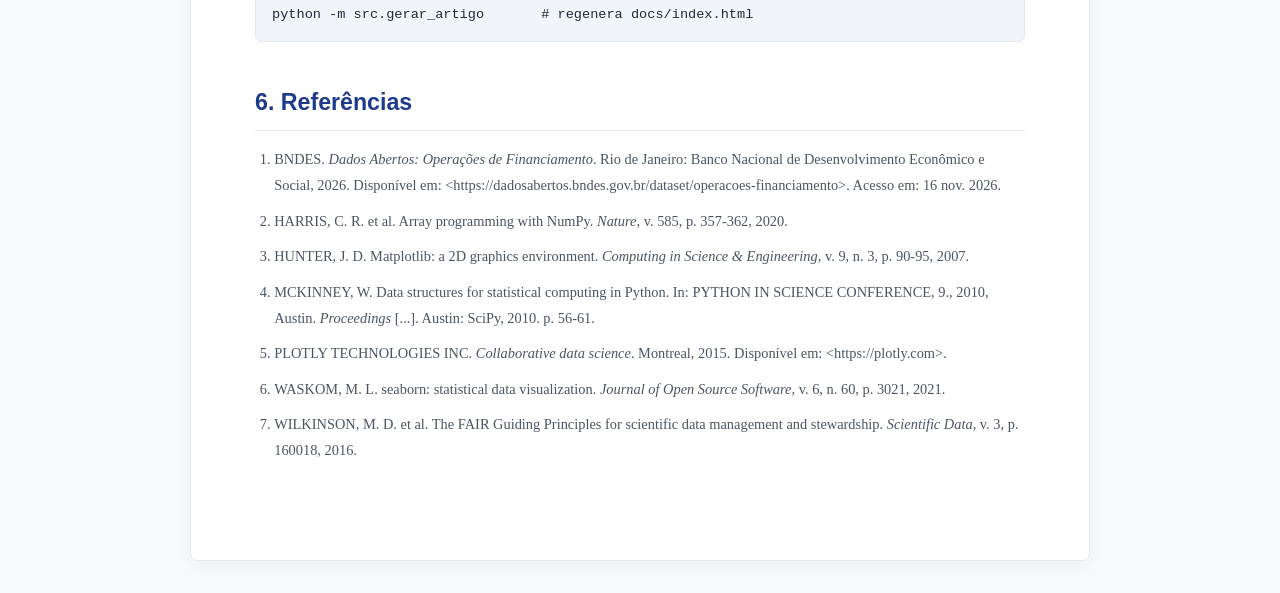
==== commit 6675adfd: "Revisão rigorosa do código: indicadores em funções, constantes de domínio, artigo em seções, ruff li" ====
--- a/docs/index.html
+++ b/docs/index.html
@@ -73,6 +73,8 @@
     table.dados { font-family: var(--font-sans); border-collapse: collapse; width: 100%; font-size: 0.9rem; margin: 1rem 0 1.4rem; }
     table.dados th, table.dados td { border-bottom: 1px solid var(--border); padding: 0.45rem 0.6rem; text-align: right; }
     table.dados th:first-child, table.dados td:first-child { text-align: left; }
+    table.dados caption { caption-side: top; text-align: left; font-weight: 600; color: var(--text-muted);
+                          padding-bottom: 0.4rem; }
     table.dados th { color: var(--primary); }
     .tabela-rolagem { overflow-x: auto; }
     @media (max-width: 768px) {
@@ -118,7 +120,7 @@
       </div>
     </div>
 
-    <nav class="toc">
+    <nav class="toc" aria-label="Sumário">
       <h4>Sumário</h4>
       <ol>
         <li><a href="#intro">Introdução</a></li>
@@ -133,18 +135,22 @@
     <section id="intro">
       <h2>1. Introdução</h2>
       <p>
-        O BNDES é um dos principais instrumentos de crédito de longo prazo do país e publica, em seu portal de dados abertos, o
-        detalhe das operações que contrata. A disponibilidade dos dados, porém, não basta: é preciso um fluxo de trabalho que
-        trate as peculiaridades do arquivo, registre cada decisão e permita que outra pessoa chegue aos mesmos números
-        (WILKINSON et al., 2016). Este trabalho parte das operações de financiamento <em>não automáticas</em>, em que cada
-        contrato é analisado individualmente pelo banco, e examina como o volume contratado se comporta ao longo do tempo,
-        como ele se distribui entre os clientes e quais condições financeiras acompanham o valor.
+        O BNDES é um dos principais instrumentos de crédito de longo prazo do país e publica, em seu portal de dados
+        abertos, o detalhe das operações que contrata. A disponibilidade dos dados, porém, não basta: é preciso um
+        fluxo de trabalho que trate as peculiaridades do arquivo, registre cada decisão e permita que outra pessoa
+        chegue aos mesmos números (WILKINSON et al., 2016). Este trabalho parte das operações de financiamento
+        <em>não automáticas</em>, em que cada contrato é analisado individualmente pelo banco, e examina como o
+        volume contratado se comporta ao longo do tempo, como ele se distribui entre os clientes e quais condições
+        financeiras acompanham o valor.
       </p>
       <p>O estudo responde a três perguntas de pesquisa:</p>
       <ul class="lista">
-        <li><strong>RQ1.</strong> Como evoluiu o valor contratado entre 2002 e 2025, e quais períodos concentram picos e vales?</li>
-        <li><strong>RQ2.</strong> Quão concentrado é o valor contratado por porte do cliente, setor, região e cliente?</li>
-        <li><strong>RQ3.</strong> Como valor, prazo e juros se relacionam nas operações reembolsáveis, e o que muda no apoio à inovação?</li>
+        <li><strong>RQ1.</strong> Como evoluiu o valor contratado entre 2002 e 2025, e quais
+          períodos concentram picos e vales?</li>
+        <li><strong>RQ2.</strong> Quão concentrado é o valor contratado por porte do cliente, setor, região e
+          cliente?</li>
+        <li><strong>RQ3.</strong> Como valor, prazo e juros se relacionam nas operações reembolsáveis, e o que muda no
+          apoio à inovação?</li>
       </ul>
     </section>
 
@@ -152,27 +158,30 @@
       <h2>2. Metodologia e Pipeline de Dados</h2>
       <h3 class="sub">2.1 Fonte e granularidade</h3>
       <p>
-        Os dados são o recurso <em>Operações não automáticas</em> do conjunto <em>Operações de Financiamento</em>, publicado pelo
-        BNDES sob licença ODbL (BNDES, 2026), acessado em 16 nov. 2026. O arquivo tem 24.035 linhas e
-        34 colunas, de 02/01/2002 a 30/09/2026. Cada linha é um
-        <strong>subcrédito</strong>: um contrato pode ter vários, com condições distintas, e a soma deles é o valor do contrato. A
-        base reúne 8.440 contratos, 4.429 clientes (CNPJ) e 1.145 municípios. Por isso a
-        unidade de análise é o subcrédito, e os valores são somados por contrato ou cliente quando a pergunta exige.
+        Os dados são o recurso <em>Operações não automáticas</em> do conjunto <em>Operações de Financiamento</em>,
+        publicado pelo BNDES sob licença ODbL (BNDES, 2026), acessado em 16 nov. 2026. O arquivo tem
+        24.035 linhas e 34 colunas, de
+        02/01/2002 a 30/09/2026. Cada linha é um <strong>subcrédito</strong>:
+        um contrato pode ter vários, com condições distintas, e a soma deles é o valor do contrato. A base reúne
+        8.440 contratos, 4.429 clientes (CNPJ) e 1.145
+        municípios. Por isso a unidade de análise é o subcrédito, e os valores são somados por contrato ou cliente
+        quando a pergunta exige.
       </p>
       <h3 class="sub">2.2 Leitura e tratamento</h3>
       <p>
-        O arquivo não é trivial: usa ponto e vírgula, codificação Windows-1252 (não UTF-8), vírgula decimal e o marcador
-        <code>----------</code> no lugar de valores ausentes, com espaços à direita nas células. Todas as colunas são lidas como
-        texto e convertidas de forma explícita. O tratamento segue uma regra: <strong>nenhuma linha é descartada</strong>. Cada
-        inconsistência vira uma coluna de sinalização, e as contagens ficam em <code>relatorio_etl.json</code>, junto com o
-        SHA-256 do arquivo bruto.
+        O arquivo não é trivial: usa ponto e vírgula, codificação Windows-1252 (não UTF-8), vírgula decimal e o
+        marcador <code>----------</code> no lugar de valores ausentes, com espaços à direita nas células. Todas as
+        colunas são lidas como texto e convertidas de forma explícita, com pandas (MCKINNEY, 2010) e NumPy (HARRIS
+        et al., 2020). O tratamento segue uma regra: <strong>nenhuma linha é descartada</strong>. Cada inconsistência
+        vira uma coluna de sinalização, e as contagens ficam em <code>relatorio_etl.json</code>, junto com o SHA-256
+        do arquivo bruto.
       </p>
       <pre><code>def carregar_bruto(caminho: Path = CAMINHO_BRUTO) -&gt; pd.DataFrame:
-    return pd.read_csv(
-        caminho, sep=SEPARADOR, encoding=CODIFICACAO, dtype=str, keep_default_na=False
-    )
-
-def converter_tipos(df: pd.DataFrame) -&gt; tuple[pd.DataFrame, dict]:
+    &quot;&quot;&quot;Lê o CSV original com todas as colunas como texto, sem converter valores ausentes.&quot;&quot;&quot;
+    return pd.read_csv(caminho, sep=SEPARADOR, encoding=CODIFICACAO, dtype=str, keep_default_na=False)
+
+def converter_tipos(df: pd.DataFrame) -&gt; tuple[pd.DataFrame, dict[str, int]]:
+    &quot;&quot;&quot;Converte valores, prazos, data e códigos, contando o que não pôde ser convertido.&quot;&quot;&quot;
     df = df.copy()
     invalidos = {}
     for coluna in COLUNAS_VALOR:
@@ -190,178 +199,220 @@
     df[&quot;municipio_codigo&quot;] = pd.to_numeric(df[&quot;municipio_codigo&quot;], errors=&quot;coerce&quot;).astype(&quot;Int64&quot;)
     return df, {coluna: n for coluna, n in invalidos.items() if n}</code></pre>
       <p>
-        Cinco colunas trazem marcadores de ausente: a instituição credenciada (19.964
-        linhas) é ausente por construção nas operações diretas; o tipo de excepcionalidade só existe para contratos a partir de
-        2020; a fonte de recurso e a situação do contrato não têm explicação no dicionário e foram tratadas como não informadas.
-        Os marcadores viram nulo, sem imputação. Também foram criadas a região do país a partir da UF, o prazo total, a taxa de
+        Cinco colunas trazem marcadores de ausente: a instituição credenciada
+        (19.964 linhas) é ausente por construção nas operações
+        diretas; o tipo de excepcionalidade só existe para contratos a partir de 2020; a fonte de recurso e a
+        situação do contrato não têm explicação no dicionário e foram tratadas como não informadas. Os marcadores
+        viram nulo, sem imputação. Também foram criadas a região do país a partir da UF, o prazo total, a taxa de
         execução (desembolsado sobre contratado) e três sinalizações:
       </p>
       <pre><code>def limites_outlier(serie: pd.Series) -&gt; tuple[float, float]:
+    &quot;&quot;&quot;Limites de outlier pelo critério de 1,5 × IQR.&quot;&quot;&quot;
     q1, q3 = serie.quantile([0.25, 0.75])
     amplitude = q3 - q1
-    return q1 - 1.5 * amplitude, q3 + 1.5 * amplitude
+    return q1 - FATOR_OUTLIER * amplitude, q3 + FATOR_OUTLIER * amplitude
 
 def sinalizar_inconsistencias(df: pd.DataFrame, colunas_originais: list[str]) -&gt; pd.DataFrame:
+    &quot;&quot;&quot;Marca, sem remover, linhas repetidas, desembolso acima do contratado e outliers de valor.&quot;&quot;&quot;
     df = df.copy()
     df[&quot;flag_linha_repetida&quot;] = df.duplicated(subset=colunas_originais, keep=&quot;first&quot;)
-    df[&quot;flag_desembolso_acima_contratado&quot;] = df[&quot;valor_desembolsado_reais&quot;] &gt; df[&quot;valor_contratado_reais&quot;]
+    df[&quot;flag_desembolso_acima_contratado&quot;] = df[COL_DESEMBOLSO] &gt; df[COL_VALOR]
     inferior, superior = limites_outlier(df[&quot;log10_valor_contratado&quot;])
     df[&quot;flag_outlier_valor&quot;] = (df[&quot;log10_valor_contratado&quot;] &lt; inferior) | (df[&quot;log10_valor_contratado&quot;] &gt; superior)
     return df</code></pre>
       <p>
-        Foram sinalizadas 408 linhas idênticas a outra anterior (que podem ser
-        subcréditos legítimos de mesmo valor), 6.081 linhas em que o
-        desembolso supera o contratado (25,3%; o dicionário do BNDES atribui isso à correção por
-        indexador) e 174 outliers de valor, que somam
-        13,5% do total. Como o valor por subcrédito é muito assimétrico (mediana de R$ 9,2 milhões e média
-        de R$ 51,6 milhões), as análises usam medianas, escala logarítmica e a correlação de Spearman. A base tratada é
-        gravada em Parquet e em CSV comprimido, com dicionário de dados em Markdown.
+        Foram sinalizadas 408 linhas idênticas a outra anterior (que podem ser subcréditos
+        legítimos de mesmo valor), 6.081 linhas em que o desembolso supera
+        o contratado (25,3%; o dicionário do BNDES atribui isso à correção por indexador) e
+        174 outliers de valor, que somam 13,5% do total. Como
+        o valor por subcrédito é muito assimétrico (mediana de R$ 9,2 milhões e
+        média de R$ 51,6 milhões), as análises usam medianas, escala logarítmica e a
+        correlação de Spearman. A base tratada é gravada em Parquet e em CSV comprimido, com dicionário de dados em
+        Markdown. As figuras estáticas usam Matplotlib (HUNTER, 2007) e seaborn (WASKOM, 2021), e as interativas,
+        Plotly (PLOTLY TECHNOLOGIES INC., 2015).
       </p>
     </section>
 
     <section id="resultados">
       <h2>3. Resultados e Discussão</h2>
       <p>
-        O valor total contratado na base é de R$ 1.240,2 bilhões, dos quais R$ 964,6
-        bilhões foram desembolsados (77,8%). Como 2026 termina em 30 de setembro, as comparações anuais usam
+        O valor total contratado na base é de R$ 1.240,2 bilhões, dos quais
+        R$ 964,6 bilhões foram desembolsados (77,8%). Como
+        2026 termina em 30 de setembro, as comparações anuais usam
         2002-2025. Os gráficos são interativos: passe o mouse para ver os valores.
       </p>
 
       <h3 class="sub">3.1 RQ1: evolução do valor contratado</h3>
       <figure>
-        <div id="fig-anual" class="chart-container"></div>
-<script>Plotly.newPlot('fig-anual', [{"customdata": {"dtype": "i2", "bdata": "SQFuA/kAywEsAXgCaQFMAlkB6wK+AZUEyAFxBEICMgcPAvkF8QHFBSsCOgc4AjgGHQJJBZUBoATcACwCzAADAxcBWwJxACMBtADqAbgAYwLdACUCwgAuAl8B0gNfATYFEwFVAw==", "shape": "25, 2"}, "hovertemplate": "\u003cb\u003e%{x}\u003c/b\u003e\u003cbr\u003eValor contratado: R$ %{y:,.1f} bi\u003cbr\u003eContratos: %{customdata[0]:,.0f}\u003cbr\u003eSubcréditos: %{customdata[1]:,.0f}\u003cextra\u003e\u003c/extra\u003e", "marker": {"color": ["#2a78d6", "#2a78d6", "#2a78d6", "#2a78d6", "#2a78d6", "#2a78d6", "#2a78d6", "#2a78d6", "#2a78d6", "#2a78d6", "#2a78d6", "#2a78d6", "#2a78d6", "#2a78d6", "#2a78d6", "#2a78d6", "#2a78d6", "#2a78d6", "#2a78d6", "#2a78d6", "#2a78d6", "#2a78d6", "#2a78d6", "#2a78d6", "#86b6ef"]}, "x": {"dtype": "i2", "bdata": "0gfTB9QH1QfWB9cH2AfZB9oH2wfcB90H3gffB+AH4QfiB+MH5AflB+YH5wfoB+kH6gc="}, "y": {"dtype": "f8", "bdata": "2Tqi2cA2L0ADLDbzN3kjQIb/Ox60FytA78ObNU7bMEDBFDt73QE8QPFF09oZpEdAWN8peJfcREAFnS/+Zr9YQONunuITAU5ACr6t62/fUECoF+KoczFgQDdGAp2ctFVAiZW3HOfmUkCsHV7wY11EQOrRAzQhGThAn8s+3T12P0D+NfFKgJ5JQAryCOL4ej1ABjVCQ/zMQkDo2Yt3GmpBQE8W+4C7nUdAXlHFHzbtRUCT7+dOP55XQK5VFefbX1JAHIltClU8REA="}, "type": "bar"}], {"template": {"data": {"histogram2dcontour": [{"type": "histogram2dcontour", "colorbar": {"outlinewidth": 0, "ticks": ""}, "colorscale": [[0.0, "#0d0887"], [0.1111111111111111, "#46039f"], [0.2222222222222222, "#7201a8"], [0.3333333333333333, "#9c179e"], [0.4444444444444444, "#bd3786"], [0.5555555555555556, "#d8576b"], [0.6666666666666666, "#ed7953"], [0.7777777777777778, "#fb9f3a"], [0.8888888888888888, "#fdca26"], [1.0, "#f0f921"]]}], "choropleth": [{"type": "choropleth", "colorbar": {"outlinewidth": 0, "ticks": ""}}], "histogram2d": [{"type": "histogram2d", "colorbar": {"outlinewidth": 0, "ticks": ""}, "colorscale": [[0.0, "#0d0887"], [0.1111111111111111, "#46039f"], [0.2222222222222222, "#7201a8"], [0.3333333333333333, "#9c179e"], [0.4444444444444444, "#bd3786"], [0.5555555555555556, "#d8576b"], [0.6666666666666666, "#ed7953"], [0.7777777777777778, "#fb9f3a"], [0.8888888888888888, "#fdca26"], [1.0, "#f0f921"]]}], "heatmap": [{"type": "heatmap", "colorbar": {"outlinewidth": 0, "ticks": ""}, "colorscale": [[0.0, "#0d0887"], [0.1111111111111111, "#46039f"], [0.2222222222222222, "#7201a8"], [0.3333333333333333, "#9c179e"], [0.4444444444444444, "#bd3786"], [0.5555555555555556, "#d8576b"], [0.6666666666666666, "#ed7953"], [0.7777777777777778, "#fb9f3a"], [0.8888888888888888, "#fdca26"], [1.0, "#f0f921"]]}], "contourcarpet": [{"type": "contourcarpet", "colorbar": {"outlinewidth": 0, "ticks": ""}}], "contour": [{"type": "contour", "colorbar": {"outlinewidth": 0, "ticks": ""}, "colorscale": [[0.0, "#0d0887"], [0.1111111111111111, "#46039f"], [0.2222222222222222, "#7201a8"], [0.3333333333333333, "#9c179e"], [0.4444444444444444, "#bd3786"], [0.5555555555555556, "#d8576b"], [0.6666666666666666, "#ed7953"], [0.7777777777777778, "#fb9f3a"], [0.8888888888888888, "#fdca26"], [1.0, "#f0f921"]]}], "surface": [{"type": "surface", "colorbar": {"outlinewidth": 0, "ticks": ""}, "colorscale": [[0.0, "#0d0887"], [0.1111111111111111, "#46039f"], [0.2222222222222222, "#7201a8"], [0.3333333333333333, "#9c179e"], [0.4444444444444444, "#bd3786"], [0.5555555555555556, "#d8576b"], [0.6666666666666666, "#ed7953"], [0.7777777777777778, "#fb9f3a"], [0.8888888888888888, "#fdca26"], [1.0, "#f0f921"]]}], "mesh3d": [{"type": "mesh3d", "colorbar": {"outlinewidth": 0, "ticks": ""}}], "scatter": [{"fillpattern": {"fillmode": "overlay", "size": 10, "solidity": 0.2}, "type": "scatter"}], "parcoords": [{"type": "parcoords", "line": {"colorbar": {"outlinewidth": 0, "ticks": ""}}}], "scatterpolargl": [{"type": "scatterpolargl", "marker": {"colorbar": {"outlinewidth": 0, "ticks": ""}}}], "bar": [{"error_x": {"color": "#2a3f5f"}, "error_y": {"color": "#2a3f5f"}, "marker": {"line": {"color": "#E5ECF6", "width": 0.5}, "pattern": {"fillmode": "overlay", "size": 10, "solidity": 0.2}}, "type": "bar"}], "scattergeo": [{"type": "scattergeo", "marker": {"colorbar": {"outlinewidth": 0, "ticks": ""}}}], "scatterpolar": [{"type": "scatterpolar", "marker": {"colorbar": {"outlinewidth": 0, "ticks": ""}}}], "histogram": [{"marker": {"pattern": {"fillmode": "overlay", "size": 10, "solidity": 0.2}}, "type": "histogram"}], "scattergl": [{"type": "scattergl", "marker": {"colorbar": {"outlinewidth": 0, "ticks": ""}}}], "scatter3d": [{"type": "scatter3d", "line": {"colorbar": {"outlinewidth": 0, "ticks": ""}}, "marker": {"colorbar": {"outlinewidth": 0, "ticks": ""}}}], "scattermap": [{"type": "scattermap", "marker": {"colorbar": {"outlinewidth": 0, "ticks": ""}}}], "scatterternary": [{"type": "scatterternary", "marker": {"colorbar": {"outlinewidth": 0, "ticks": ""}}}], "scattercarpet": [{"type": "scattercarpet", "marker": {"colorbar": {"outlinewidth": 0, "ticks": ""}}}], "carpet": [{"aaxis": {"endlinecolor": "#2a3f5f", "gridcolor": "white", "linecolor": "white", "minorgridcolor": "white", "startlinecolor": "#2a3f5f"}, "baxis": {"endlinecolor": "#2a3f5f", "gridcolor": "white", "linecolor": "white", "minorgridcolor": "white", "startlinecolor": "#2a3f5f"}, "type": "carpet"}], "table": [{"cells": {"fill": {"color": "#EBF0F8"}, "line": {"color": "white"}}, "header": {"fill": {"color": "#C8D4E3"}, "line": {"color": "white"}}, "type": "table"}], "barpolar": [{"marker": {"line": {"color": "#E5ECF6", "width": 0.5}, "pattern": {"fillmode": "overlay", "size": 10, "solidity": 0.2}}, "type": "barpolar"}], "pie": [{"automargin": true, "type": "pie"}]}, "layout": {"autotypenumbers": "strict", "colorway": ["#636efa", "#EF553B", "#00cc96", "#ab63fa", "#FFA15A", "#19d3f3", "#FF6692", "#B6E880", "#FF97FF", "#FECB52"], "font": {"color": "#2a3f5f"}, "hovermode": "closest", "hoverlabel": {"align": "left"}, "paper_bgcolor": "white", "plot_bgcolor": "#E5ECF6", "polar": {"bgcolor": "#E5ECF6", "angularaxis": {"gridcolor": "white", "linecolor": "white", "ticks": ""}, "radialaxis": {"gridcolor": "white", "linecolor": "white", "ticks": ""}}, "ternary": {"bgcolor": "#E5ECF6", "aaxis": {"gridcolor": "white", "linecolor": "white", "ticks": ""}, "baxis": {"gridcolor": "white", "linecolor": "white", "ticks": ""}, "caxis": {"gridcolor": "white", "linecolor": "white", "ticks": ""}}, "coloraxis": {"colorbar": {"outlinewidth": 0, "ticks": ""}}, "colorscale": {"sequential": [[0.0, "#0d0887"], [0.1111111111111111, "#46039f"], [0.2222222222222222, "#7201a8"], [0.3333333333333333, "#9c179e"], [0.4444444444444444, "#bd3786"], [0.5555555555555556, "#d8576b"], [0.6666666666666666, "#ed7953"], [0.7777777777777778, "#fb9f3a"], [0.8888888888888888, "#fdca26"], [1.0, "#f0f921"]], "sequentialminus": [[0.0, "#0d0887"], [0.1111111111111111, "#46039f"], [0.2222222222222222, "#7201a8"], [0.3333333333333333, "#9c179e"], [0.4444444444444444, "#bd3786"], [0.5555555555555556, "#d8576b"], [0.6666666666666666, "#ed7953"], [0.7777777777777778, "#fb9f3a"], [0.8888888888888888, "#fdca26"], [1.0, "#f0f921"]], "diverging": [[0, "#8e0152"], [0.1, "#c51b7d"], [0.2, "#de77ae"], [0.3, "#f1b6da"], [0.4, "#fde0ef"], [0.5, "#f7f7f7"], [0.6, "#e6f5d0"], [0.7, "#b8e186"], [0.8, "#7fbc41"], [0.9, "#4d9221"], [1, "#276419"]]}, "xaxis": {"gridcolor": "white", "linecolor": "white", "ticks": "", "title": {"standoff": 15}, "zerolinecolor": "white", "automargin": true, "zerolinewidth": 2}, "yaxis": {"gridcolor": "white", "linecolor": "white", "ticks": "", "title": {"standoff": 15}, "zerolinecolor": "white", "automargin": true, "zerolinewidth": 2}, "scene": {"xaxis": {"backgroundcolor": "#E5ECF6", "gridcolor": "white", "linecolor": "white", "showbackground": true, "ticks": "", "zerolinecolor": "white", "gridwidth": 2}, "yaxis": {"backgroundcolor": "#E5ECF6", "gridcolor": "white", "linecolor": "white", "showbackground": true, "ticks": "", "zerolinecolor": "white", "gridwidth": 2}, "zaxis": {"backgroundcolor": "#E5ECF6", "gridcolor": "white", "linecolor": "white", "showbackground": true, "ticks": "", "zerolinecolor": "white", "gridwidth": 2}}, "shapedefaults": {"line": {"color": "#2a3f5f"}}, "annotationdefaults": {"arrowcolor": "#2a3f5f", "arrowhead": 0, "arrowwidth": 1}, "geo": {"bgcolor": "white", "landcolor": "#E5ECF6", "subunitcolor": "white", "showland": true, "showlakes": true, "lakecolor": "white"}, "title": {"x": 0.05}}}, "annotations": [{"arrowhead": 0, "ay": -25, "bgcolor": "white", "font": {"color": "#52514e", "size": 12}, "showarrow": true, "text": "Pico: R$ 129,5 bi", "x": 2012.0, "y": 129.54536861571}, {"arrowhead": 0, "ay": -60, "bgcolor": "white", "font": {"color": "#52514e", "size": 12}, "showarrow": true, "text": "Vale: R$ 24,1 bi", "x": 2016.0, "y": 24.09816289037}], "margin": {"t": 30, "r": 20, "l": 60, "b": 50}, "font": {"family": "-apple-system, BlinkMacSystemFont, Segoe UI, Roboto, Helvetica, Arial, sans-serif", "size": 13, "color": "#1f2937"}, "legend": {"orientation": "h", "yanchor": "bottom", "y": 1.02, "x": 0}, "hoverlabel": {"font": {"family": "-apple-system, BlinkMacSystemFont, Segoe UI, Roboto, Helvetica, Arial, sans-serif"}}, "height": 420, "plot_bgcolor": "white", "paper_bgcolor": "white", "separators": ",.", "xaxis": {"gridcolor": "#e5e7eb", "linecolor": "#e5e7eb", "zeroline": false, "tickmode": "array", "tickvals": [2002, 2004, 2006, 2008, 2010, 2012, 2014, 2016, 2018, 2020, 2022, 2024, 2026], "ticktext": ["2002", "2004", "2006", "2008", "2010", "2012", "2014", "2016", "2018", "2020", "2022", "2024", "2026*"], "title": {"text": "Ano da contratação (* parcial)"}}, "yaxis": {"gridcolor": "#e5e7eb", "linecolor": "#e5e7eb", "zeroline": false, "title": {"text": "Valor contratado (R$ bilhões)"}}, "showlegend": false, "bargap": 0.25}, {responsive: true, displayModeBar: false});</script>
-        <figcaption>Figura 1: Valor contratado por ano, em R$ bilhões nominais. A barra clara é 2026*, parcial até setembro.</figcaption>
+        <div class="chart-container" role="img" aria-label="Gráfico de barras do valor contratado por ano, de 2002 a 2026, com pico em 2012 e vale em 2016.">
+<div style="height:420px; width:100%;">                            <div id="fig-anual" class="plotly-graph-div" style="height:100%; width:100%;"></div>            <script>                window.PLOTLYENV=window.PLOTLYENV || {};                                if (document.getElementById("fig-anual")) {                    Plotly.newPlot(                        "fig-anual",                        [{"customdata":{"dtype":"i2","bdata":"SQFuA\u002fkAywEsAXgCaQFMAlkB6wK+AZUEyAFxBEICMgcPAvkF8QHFBSsCOgc4AjgGHQJJBZUBoATcACwCzAADAxcBWwJxACMBtADqAbgAYwLdACUCwgAuAl8B0gNfATYFEwFVAw==","shape":"25, 2"},"hovertemplate":"\u003cb\u003e%{x}\u003c\u002fb\u003e\u003cbr\u003eValor contratado: R$ %{y:,.1f} bi\u003cbr\u003eContratos: %{customdata[0]:,.0f}\u003cbr\u003eSubcr\u00e9ditos: %{customdata[1]:,.0f}\u003cextra\u003e\u003c\u002fextra\u003e","marker":{"color":["#2a78d6","#2a78d6","#2a78d6","#2a78d6","#2a78d6","#2a78d6","#2a78d6","#2a78d6","#2a78d6","#2a78d6","#2a78d6","#2a78d6","#2a78d6","#2a78d6","#2a78d6","#2a78d6","#2a78d6","#2a78d6","#2a78d6","#2a78d6","#2a78d6","#2a78d6","#2a78d6","#2a78d6","#86b6ef"]},"x":{"dtype":"i2","bdata":"0gfTB9QH1QfWB9cH2AfZB9oH2wfcB90H3gffB+AH4QfiB+MH5AflB+YH5wfoB+kH6gc="},"y":{"dtype":"f8","bdata":"2Tqi2cA2L0ADLDbzN3kjQIb\u002fOx60FytA78ObNU7bMEDBFDt73QE8QPFF09oZpEdAWN8peJfcREAFnS\u002f+Zr9YQONunuITAU5ACr6t62\u002ffUECoF+KoczFgQDdGAp2ctFVAiZW3HOfmUkCsHV7wY11EQOrRAzQhGThAn8s+3T12P0D+NfFKgJ5JQAryCOL4ej1ABjVCQ\u002fzMQkDo2Yt3GmpBQE8W+4C7nUdAXlHFHzbtRUCT7+dOP55XQK5VFefbX1JAHIltClU8REA="},"type":"bar"}],                        {"template":{"data":{"histogram2dcontour":[{"type":"histogram2dcontour","colorbar":{"outlinewidth":0,"ticks":""},"colorscale":[[0.0,"#0d0887"],[0.1111111111111111,"#46039f"],[0.2222222222222222,"#7201a8"],[0.3333333333333333,"#9c179e"],[0.4444444444444444,"#bd3786"],[0.5555555555555556,"#d8576b"],[0.6666666666666666,"#ed7953"],[0.7777777777777778,"#fb9f3a"],[0.8888888888888888,"#fdca26"],[1.0,"#f0f921"]]}],"choropleth":[{"type":"choropleth","colorbar":{"outlinewidth":0,"ticks":""}}],"histogram2d":[{"type":"histogram2d","colorbar":{"outlinewidth":0,"ticks":""},"colorscale":[[0.0,"#0d0887"],[0.1111111111111111,"#46039f"],[0.2222222222222222,"#7201a8"],[0.3333333333333333,"#9c179e"],[0.4444444444444444,"#bd3786"],[0.5555555555555556,"#d8576b"],[0.6666666666666666,"#ed7953"],[0.7777777777777778,"#fb9f3a"],[0.8888888888888888,"#fdca26"],[1.0,"#f0f921"]]}],"heatmap":[{"type":"heatmap","colorbar":{"outlinewidth":0,"ticks":""},"colorscale":[[0.0,"#0d0887"],[0.1111111111111111,"#46039f"],[0.2222222222222222,"#7201a8"],[0.3333333333333333,"#9c179e"],[0.4444444444444444,"#bd3786"],[0.5555555555555556,"#d8576b"],[0.6666666666666666,"#ed7953"],[0.7777777777777778,"#fb9f3a"],[0.8888888888888888,"#fdca26"],[1.0,"#f0f921"]]}],"contourcarpet":[{"type":"contourcarpet","colorbar":{"outlinewidth":0,"ticks":""}}],"contour":[{"type":"contour","colorbar":{"outlinewidth":0,"ticks":""},"colorscale":[[0.0,"#0d0887"],[0.1111111111111111,"#46039f"],[0.2222222222222222,"#7201a8"],[0.3333333333333333,"#9c179e"],[0.4444444444444444,"#bd3786"],[0.5555555555555556,"#d8576b"],[0.6666666666666666,"#ed7953"],[0.7777777777777778,"#fb9f3a"],[0.8888888888888888,"#fdca26"],[1.0,"#f0f921"]]}],"surface":[{"type":"surface","colorbar":{"outlinewidth":0,"ticks":""},"colorscale":[[0.0,"#0d0887"],[0.1111111111111111,"#46039f"],[0.2222222222222222,"#7201a8"],[0.3333333333333333,"#9c179e"],[0.4444444444444444,"#bd3786"],[0.5555555555555556,"#d8576b"],[0.6666666666666666,"#ed7953"],[0.7777777777777778,"#fb9f3a"],[0.8888888888888888,"#fdca26"],[1.0,"#f0f921"]]}],"mesh3d":[{"type":"mesh3d","colorbar":{"outlinewidth":0,"ticks":""}}],"scatter":[{"fillpattern":{"fillmode":"overlay","size":10,"solidity":0.2},"type":"scatter"}],"parcoords":[{"type":"parcoords","line":{"colorbar":{"outlinewidth":0,"ticks":""}}}],"scatterpolargl":[{"type":"scatterpolargl","marker":{"colorbar":{"outlinewidth":0,"ticks":""}}}],"bar":[{"error_x":{"color":"#2a3f5f"},"error_y":{"color":"#2a3f5f"},"marker":{"line":{"color":"#E5ECF6","width":0.5},"pattern":{"fillmode":"overlay","size":10,"solidity":0.2}},"type":"bar"}],"scattergeo":[{"type":"scattergeo","marker":{"colorbar":{"outlinewidth":0,"ticks":""}}}],"scatterpolar":[{"type":"scatterpolar","marker":{"colorbar":{"outlinewidth":0,"ticks":""}}}],"histogram":[{"marker":{"pattern":{"fillmode":"overlay","size":10,"solidity":0.2}},"type":"histogram"}],"scattergl":[{"type":"scattergl","marker":{"colorbar":{"outlinewidth":0,"ticks":""}}}],"scatter3d":[{"type":"scatter3d","line":{"colorbar":{"outlinewidth":0,"ticks":""}},"marker":{"colorbar":{"outlinewidth":0,"ticks":""}}}],"scattermap":[{"type":"scattermap","marker":{"colorbar":{"outlinewidth":0,"ticks":""}}}],"scatterternary":[{"type":"scatterternary","marker":{"colorbar":{"outlinewidth":0,"ticks":""}}}],"scattercarpet":[{"type":"scattercarpet","marker":{"colorbar":{"outlinewidth":0,"ticks":""}}}],"carpet":[{"aaxis":{"endlinecolor":"#2a3f5f","gridcolor":"white","linecolor":"white","minorgridcolor":"white","startlinecolor":"#2a3f5f"},"baxis":{"endlinecolor":"#2a3f5f","gridcolor":"white","linecolor":"white","minorgridcolor":"white","startlinecolor":"#2a3f5f"},"type":"carpet"}],"table":[{"cells":{"fill":{"color":"#EBF0F8"},"line":{"color":"white"}},"header":{"fill":{"color":"#C8D4E3"},"line":{"color":"white"}},"type":"table"}],"barpolar":[{"marker":{"line":{"color":"#E5ECF6","width":0.5},"pattern":{"fillmode":"overlay","size":10,"solidity":0.2}},"type":"barpolar"}],"pie":[{"automargin":true,"type":"pie"}]},"layout":{"autotypenumbers":"strict","colorway":["#636efa","#EF553B","#00cc96","#ab63fa","#FFA15A","#19d3f3","#FF6692","#B6E880","#FF97FF","#FECB52"],"font":{"color":"#2a3f5f"},"hovermode":"closest","hoverlabel":{"align":"left"},"paper_bgcolor":"white","plot_bgcolor":"#E5ECF6","polar":{"bgcolor":"#E5ECF6","angularaxis":{"gridcolor":"white","linecolor":"white","ticks":""},"radialaxis":{"gridcolor":"white","linecolor":"white","ticks":""}},"ternary":{"bgcolor":"#E5ECF6","aaxis":{"gridcolor":"white","linecolor":"white","ticks":""},"baxis":{"gridcolor":"white","linecolor":"white","ticks":""},"caxis":{"gridcolor":"white","linecolor":"white","ticks":""}},"coloraxis":{"colorbar":{"outlinewidth":0,"ticks":""}},"colorscale":{"sequential":[[0.0,"#0d0887"],[0.1111111111111111,"#46039f"],[0.2222222222222222,"#7201a8"],[0.3333333333333333,"#9c179e"],[0.4444444444444444,"#bd3786"],[0.5555555555555556,"#d8576b"],[0.6666666666666666,"#ed7953"],[0.7777777777777778,"#fb9f3a"],[0.8888888888888888,"#fdca26"],[1.0,"#f0f921"]],"sequentialminus":[[0.0,"#0d0887"],[0.1111111111111111,"#46039f"],[0.2222222222222222,"#7201a8"],[0.3333333333333333,"#9c179e"],[0.4444444444444444,"#bd3786"],[0.5555555555555556,"#d8576b"],[0.6666666666666666,"#ed7953"],[0.7777777777777778,"#fb9f3a"],[0.8888888888888888,"#fdca26"],[1.0,"#f0f921"]],"diverging":[[0,"#8e0152"],[0.1,"#c51b7d"],[0.2,"#de77ae"],[0.3,"#f1b6da"],[0.4,"#fde0ef"],[0.5,"#f7f7f7"],[0.6,"#e6f5d0"],[0.7,"#b8e186"],[0.8,"#7fbc41"],[0.9,"#4d9221"],[1,"#276419"]]},"xaxis":{"gridcolor":"white","linecolor":"white","ticks":"","title":{"standoff":15},"zerolinecolor":"white","automargin":true,"zerolinewidth":2},"yaxis":{"gridcolor":"white","linecolor":"white","ticks":"","title":{"standoff":15},"zerolinecolor":"white","automargin":true,"zerolinewidth":2},"scene":{"xaxis":{"backgroundcolor":"#E5ECF6","gridcolor":"white","linecolor":"white","showbackground":true,"ticks":"","zerolinecolor":"white","gridwidth":2},"yaxis":{"backgroundcolor":"#E5ECF6","gridcolor":"white","linecolor":"white","showbackground":true,"ticks":"","zerolinecolor":"white","gridwidth":2},"zaxis":{"backgroundcolor":"#E5ECF6","gridcolor":"white","linecolor":"white","showbackground":true,"ticks":"","zerolinecolor":"white","gridwidth":2}},"shapedefaults":{"line":{"color":"#2a3f5f"}},"annotationdefaults":{"arrowcolor":"#2a3f5f","arrowhead":0,"arrowwidth":1},"geo":{"bgcolor":"white","landcolor":"#E5ECF6","subunitcolor":"white","showland":true,"showlakes":true,"lakecolor":"white"},"title":{"x":0.05}}},"annotations":[{"arrowhead":0,"ay":-25,"bgcolor":"white","font":{"color":"#52514e","size":12},"showarrow":true,"text":"Pico: R$ 129,5 bi","x":2012,"y":129.54536861571},{"arrowhead":0,"ay":-60,"bgcolor":"white","font":{"color":"#52514e","size":12},"showarrow":true,"text":"Vale: R$ 24,1 bi","x":2016,"y":24.09816289037}],"margin":{"t":30,"r":20,"l":60,"b":50},"font":{"family":"-apple-system, BlinkMacSystemFont, Segoe UI, Roboto, Helvetica, Arial, sans-serif","size":13,"color":"#1f2937"},"legend":{"orientation":"h","yanchor":"bottom","y":1.02,"x":0},"hoverlabel":{"font":{"family":"-apple-system, BlinkMacSystemFont, Segoe UI, Roboto, Helvetica, Arial, sans-serif"}},"height":420,"plot_bgcolor":"white","paper_bgcolor":"white","separators":",.","xaxis":{"gridcolor":"#e5e7eb","linecolor":"#e5e7eb","zeroline":false,"tickmode":"array","tickvals":[2002,2004,2006,2008,2010,2012,2014,2016,2018,2020,2022,2024,2026],"ticktext":["2002","2004","2006","2008","2010","2012","2014","2016","2018","2020","2022","2024","2026*"],"title":{"text":"Ano da contrata\u00e7\u00e3o (* parcial)"}},"yaxis":{"gridcolor":"#e5e7eb","linecolor":"#e5e7eb","zeroline":false,"title":{"text":"Valor contratado (R$ bilh\u00f5es)"}},"showlegend":false,"bargap":0.25},                        {"responsive": true, "displayModeBar": false}                    )                };            </script>        </div>
+<noscript>Este gráfico interativo precisa de JavaScript; a legenda e o texto descrevem o resultado.</noscript>
+</div>
+        <figcaption>Figura 1: Valor contratado por ano, em R$ bilhões nominais. A barra clara é
+          2026*, parcial até setembro.</figcaption>
       </figure>
       <p>
         O valor anual não segue uma tendência única. A média anual é de R$ 24,7 bilhões em 2002-2008, sobe para
-        R$ 86,4 bilhões em 2009-2014, com pico de <strong>R$ 129,5 bilhões em 2012</strong>,
-        cai para R$ 35,4 bilhões em 2015-2019, com vale de R$ 24,1 bilhões em 2016, e
-        volta a R$ 55,2 bilhões em 2020-2025. Em 2024 o valor chega a R$ 94,5
-        bilhões. Os dados mostram <em>quando</em> o volume mudou, não <em>por que</em>: associar cada regime a políticas
-        públicas ou ao ciclo econômico exigiria dados externos.
-      </p>
-      <figure>
-        <div id="fig-mensal" class="chart-container"></div>
-<script>Plotly.newPlot('fig-mensal', [{"hovertemplate": "%{x|%m/%Y}\u003cbr\u003eR$ %{y:,.1f} bi\u003cextra\u003eValor mensal\u003c/extra\u003e", "line": {"color": "#86b6ef", "width": 1.5}, "mode": "lines", "name": "Valor mensal", "x": ["2002-01-01T00:00:00.000000", "2002-02-01T00:00:00.000000", "2002-03-01T00:00:00.000000", "2002-04-01T00:00:00.000000", "2002-05-01T00:00:00.000000", "2002-06-01T00:00:00.000000", "2002-07-01T00:00:00.000000", "2002-08-01T00:00:00.000000", "2002-09-01T00:00:00.000000", "2002-10-01T00:00:00.000000", "2002-11-01T00:00:00.000000", "2002-12-01T00:00:00.000000", "2003-01-01T00:00:00.000000", "2003-02-01T00:00:00.000000", "2003-03-01T00:00:00.000000", "2003-04-01T00:00:00.000000", "2003-05-01T00:00:00.000000", "2003-06-01T00:00:00.000000", "2003-07-01T00:00:00.000000", "2003-08-01T00:00:00.000000", "2003-09-01T00:00:00.000000", "2003-10-01T00:00:00.000000", "2003-11-01T00:00:00.000000", "2003-12-01T00:00:00.000000", "2004-01-01T00:00:00.000000", "2004-02-01T00:00:00.000000", "2004-03-01T00:00:00.000000", "2004-04-01T00:00:00.000000", "2004-05-01T00:00:00.000000", "2004-06-01T00:00:00.000000", "2004-07-01T00:00:00.000000", "2004-08-01T00:00:00.000000", "2004-09-01T00:00:00.000000", "2004-10-01T00:00:00.000000", "2004-11-01T00:00:00.000000", "2004-12-01T00:00:00.000000", "2005-01-01T00:00:00.000000", "2005-02-01T00:00:00.000000", "2005-03-01T00:00:00.000000", "2005-04-01T00:00:00.000000", "2005-05-01T00:00:00.000000", "2005-06-01T00:00:00.000000", "2005-07-01T00:00:00.000000", "2005-08-01T00:00:00.000000", "2005-09-01T00:00:00.000000", "2005-10-01T00:00:00.000000", "2005-11-01T00:00:00.000000", "2005-12-01T00:00:00.000000", "2006-01-01T00:00:00.000000", "2006-02-01T00:00:00.000000", "2006-03-01T00:00:00.000000", "2006-04-01T00:00:00.000000", "2006-05-01T00:00:00.000000", "2006-06-01T00:00:00.000000", "2006-07-01T00:00:00.000000", "2006-08-01T00:00:00.000000", "2006-09-01T00:00:00.000000", "2006-10-01T00:00:00.000000", "2006-11-01T00:00:00.000000", "2006-12-01T00:00:00.000000", "2007-01-01T00:00:00.000000", "2007-02-01T00:00:00.000000", "2007-03-01T00:00:00.000000", "2007-04-01T00:00:00.000000", "2007-05-01T00:00:00.000000", "2007-06-01T00:00:00.000000", "2007-07-01T00:00:00.000000", "2007-08-01T00:00:00.000000", "2007-09-01T00:00:00.000000", "2007-10-01T00:00:00.000000", "2007-11-01T00:00:00.000000", "2007-12-01T00:00:00.000000", "2008-01-01T00:00:00.000000", "2008-02-01T00:00:00.000000", "2008-03-01T00:00:00.000000", "2008-04-01T00:00:00.000000", "2008-05-01T00:00:00.000000", "2008-06-01T00:00:00.000000", "2008-07-01T00:00:00.000000", "2008-08-01T00:00:00.000000", "2008-09-01T00:00:00.000000", "2008-10-01T00:00:00.000000", "2008-11-01T00:00:00.000000", "2008-12-01T00:00:00.000000", "2009-01-01T00:00:00.000000", "2009-02-01T00:00:00.000000", "2009-03-01T00:00:00.000000", "2009-04-01T00:00:00.000000", "2009-05-01T00:00:00.000000", "2009-06-01T00:00:00.000000", "2009-07-01T00:00:00.000000", "2009-08-01T00:00:00.000000", "2009-09-01T00:00:00.000000", "2009-10-01T00:00:00.000000", "2009-11-01T00:00:00.000000", "2009-12-01T00:00:00.000000", "2010-01-01T00:00:00.000000", "2010-02-01T00:00:00.000000", "2010-03-01T00:00:00.000000", "2010-04-01T00:00:00.000000", "2010-05-01T00:00:00.000000", "2010-06-01T00:00:00.000000", "2010-07-01T00:00:00.000000", "2010-08-01T00:00:00.000000", "2010-09-01T00:00:00.000000", "2010-10-01T00:00:00.000000", "2010-11-01T00:00:00.000000", "2010-12-01T00:00:00.000000", "2011-01-01T00:00:00.000000", "2011-02-01T00:00:00.000000", "2011-03-01T00:00:00.000000", "2011-04-01T00:00:00.000000", "2011-05-01T00:00:00.000000", "2011-06-01T00:00:00.000000", "2011-07-01T00:00:00.000000", "2011-08-01T00:00:00.000000", "2011-09-01T00:00:00.000000", "2011-10-01T00:00:00.000000", "2011-11-01T00:00:00.000000", "2011-12-01T00:00:00.000000", "2012-01-01T00:00:00.000000", "2012-02-01T00:00:00.000000", "2012-03-01T00:00:00.000000", "2012-04-01T00:00:00.000000", "2012-05-01T00:00:00.000000", "2012-06-01T00:00:00.000000", "2012-07-01T00:00:00.000000", "2012-08-01T00:00:00.000000", "2012-09-01T00:00:00.000000", "2012-10-01T00:00:00.000000", "2012-11-01T00:00:00.000000", "2012-12-01T00:00:00.000000", "2013-01-01T00:00:00.000000", "2013-02-01T00:00:00.000000", "2013-03-01T00:00:00.000000", "2013-04-01T00:00:00.000000", "2013-05-01T00:00:00.000000", "2013-06-01T00:00:00.000000", "2013-07-01T00:00:00.000000", "2013-08-01T00:00:00.000000", "2013-09-01T00:00:00.000000", "2013-10-01T00:00:00.000000", "2013-11-01T00:00:00.000000", "2013-12-01T00:00:00.000000", "2014-01-01T00:00:00.000000", "2014-02-01T00:00:00.000000", "2014-03-01T00:00:00.000000", "2014-04-01T00:00:00.000000", "2014-05-01T00:00:00.000000", "2014-06-01T00:00:00.000000", "2014-07-01T00:00:00.000000", "2014-08-01T00:00:00.000000", "2014-09-01T00:00:00.000000", "2014-10-01T00:00:00.000000", "2014-11-01T00:00:00.000000", "2014-12-01T00:00:00.000000", "2015-01-01T00:00:00.000000", "2015-02-01T00:00:00.000000", "2015-03-01T00:00:00.000000", "2015-04-01T00:00:00.000000", "2015-05-01T00:00:00.000000", "2015-06-01T00:00:00.000000", "2015-07-01T00:00:00.000000", "2015-08-01T00:00:00.000000", "2015-09-01T00:00:00.000000", "2015-10-01T00:00:00.000000", "2015-11-01T00:00:00.000000", "2015-12-01T00:00:00.000000", "2016-01-01T00:00:00.000000", "2016-02-01T00:00:00.000000", "2016-03-01T00:00:00.000000", "2016-04-01T00:00:00.000000", "2016-05-01T00:00:00.000000", "2016-06-01T00:00:00.000000", "2016-07-01T00:00:00.000000", "2016-08-01T00:00:00.000000", "2016-09-01T00:00:00.000000", "2016-10-01T00:00:00.000000", "2016-11-01T00:00:00.000000", "2016-12-01T00:00:00.000000", "2017-01-01T00:00:00.000000", "2017-02-01T00:00:00.000000", "2017-03-01T00:00:00.000000", "2017-04-01T00:00:00.000000", "2017-05-01T00:00:00.000000", "2017-06-01T00:00:00.000000", "2017-07-01T00:00:00.000000", "2017-08-01T00:00:00.000000", "2017-09-01T00:00:00.000000", "2017-10-01T00:00:00.000000", "2017-11-01T00:00:00.000000", "2017-12-01T00:00:00.000000", "2018-01-01T00:00:00.000000", "2018-02-01T00:00:00.000000", "2018-03-01T00:00:00.000000", "2018-04-01T00:00:00.000000", "2018-05-01T00:00:00.000000", "2018-06-01T00:00:00.000000", "2018-07-01T00:00:00.000000", "2018-08-01T00:00:00.000000", "2018-09-01T00:00:00.000000", "2018-10-01T00:00:00.000000", "2018-11-01T00:00:00.000000", "2018-12-01T00:00:00.000000", "2019-01-01T00:00:00.000000", "2019-02-01T00:00:00.000000", "2019-03-01T00:00:00.000000", "2019-04-01T00:00:00.000000", "2019-05-01T00:00:00.000000", "2019-06-01T00:00:00.000000", "2019-07-01T00:00:00.000000", "2019-08-01T00:00:00.000000", "2019-09-01T00:00:00.000000", "2019-10-01T00:00:00.000000", "2019-11-01T00:00:00.000000", "2019-12-01T00:00:00.000000", "2020-01-01T00:00:00.000000", "2020-02-01T00:00:00.000000", "2020-03-01T00:00:00.000000", "2020-04-01T00:00:00.000000", "2020-05-01T00:00:00.000000", "2020-06-01T00:00:00.000000", "2020-07-01T00:00:00.000000", "2020-08-01T00:00:00.000000", "2020-09-01T00:00:00.000000", "2020-10-01T00:00:00.000000", "2020-11-01T00:00:00.000000", "2020-12-01T00:00:00.000000", "2021-01-01T00:00:00.000000", "2021-02-01T00:00:00.000000", "2021-03-01T00:00:00.000000", "2021-04-01T00:00:00.000000", "2021-05-01T00:00:00.000000", "2021-06-01T00:00:00.000000", "2021-07-01T00:00:00.000000", "2021-08-01T00:00:00.000000", "2021-09-01T00:00:00.000000", "2021-10-01T00:00:00.000000", "2021-11-01T00:00:00.000000", "2021-12-01T00:00:00.000000", "2022-01-01T00:00:00.000000", "2022-02-01T00:00:00.000000", "2022-03-01T00:00:00.000000", "2022-04-01T00:00:00.000000", "2022-05-01T00:00:00.000000", "2022-06-01T00:00:00.000000", "2022-07-01T00:00:00.000000", "2022-08-01T00:00:00.000000", "2022-09-01T00:00:00.000000", "2022-10-01T00:00:00.000000", "2022-11-01T00:00:00.000000", "2022-12-01T00:00:00.000000", "2023-01-01T00:00:00.000000", "2023-02-01T00:00:00.000000", "2023-03-01T00:00:00.000000", "2023-04-01T00:00:00.000000", "2023-05-01T00:00:00.000000", "2023-06-01T00:00:00.000000", "2023-07-01T00:00:00.000000", "2023-08-01T00:00:00.000000", "2023-09-01T00:00:00.000000", "2023-10-01T00:00:00.000000", "2023-11-01T00:00:00.000000", "2023-12-01T00:00:00.000000", "2024-01-01T00:00:00.000000", "2024-02-01T00:00:00.000000", "2024-03-01T00:00:00.000000", "2024-04-01T00:00:00.000000", "2024-05-01T00:00:00.000000", "2024-06-01T00:00:00.000000", "2024-07-01T00:00:00.000000", "2024-08-01T00:00:00.000000", "2024-09-01T00:00:00.000000", "2024-10-01T00:00:00.000000", "2024-11-01T00:00:00.000000", "2024-12-01T00:00:00.000000", "2025-01-01T00:00:00.000000", "2025-02-01T00:00:00.000000", "2025-03-01T00:00:00.000000", "2025-04-01T00:00:00.000000", "2025-05-01T00:00:00.000000", "2025-06-01T00:00:00.000000", "2025-07-01T00:00:00.000000", "2025-08-01T00:00:00.000000", "2025-09-01T00:00:00.000000", "2025-10-01T00:00:00.000000", "2025-11-01T00:00:00.000000", "2025-12-01T00:00:00.000000"], "y": {"dtype": "f8", "bdata": "D4zNY6hYxT+KYTn6LEUWQAXAd1YhOuk/XHq+Lb423z+XTLY+QzjgP7Z9MDir4vg/R2GpJA9a6j9PFVOngH/gPyJ0N4W/p+c/R+PFzIIS9z/gfHIPUe/rP7cyMebuIAFAkH0DP3u72T/+RhVIqdriP5Y8DWcLFc0/G0uLrVvf2j+o6tb0OGzHP+G671YxT+A/ddzEi6FzA0D0l9CcF07XPyFZTjpMidw/S6soMuxJ9j+2gR0Q2j3uP73GBbz+N/0/j1N5sTa9+j9E665lZnrwP4Q0cdd8mPI/GgD5tSY/7j+AukpnKFf+P9aWqIk/lABA+9L1S8QS8T/Cs44Z9z/3P723Ek+w2u8/1/Cx3UfdwD+VDDGdijDjP07zoqyUtOA/FKsTi3CXwz8NgLTrqBn3P6T0/0+ss+o/qN7B88gm8D/nWFoda8jrP6yM3apOwPo/gm5jIKq27j88qFxJ+OgGQJlx3Vv3API/XbaRWTU27D+AuWpY6DLwP1sq10C6IRBAuEx/w/DIyj8SjPd1wKz7P3VeMKYDW+0/jgJs0nkP+D/IViLYydT3P1yMDMdRves/FYnGh61U8j9fJB1jMEgAQIlNeirBEfU/38ll1/6J/j/mnPHgG8EfQLJqHTyTyBtAsv6xYxi6FUBv2YWP6XTxP2OqspRcwvs/JbUw6siC+D/KM5I8XwwRQIoCvM+xuQJAgq3wDo2bAkAEaT3knXcUQCQgVI5nvRNA3WgQ1WDwEkBzRuvZPY8HQMXgZmcXqiVAz0x9T9af9T8KHCbaRgMFQPOPJOP9axJAGt+4XzBFCEAoNj93q9UWQBBHFElLWwlALq+A7PMtAkBIPo4LVTYQQMtoMTK8j/s/rmQOMjmLAkCj/635dKcEQBOPrDZTjyBAv3Tcjw6x+D8w3NdaEh8LQEhy1qGoIB1AbGNdVi6ZEUBIcHSW/TcMQJle+ytcXypA7UvtQB1nPUB9QB4Z9akNQIeOHOad6gFArMBC0QMxCEBkCpYHZwkmQG57xJ4BRTBANIJOnSn+8T+kBUq8U5b/P3cpHhmUIQtAaZeLn/XFJUDhamWZhFsCQHPzPIsSjCZAtwqfGZH/FEDKJVdYKi39P9CsTCChvQxANIvdqNg58z93k466QNwdQDaqjPU/diNA0bH3Xsil8T+mfnLHzWIhQKeNK8u5ryhASqNeRxrl/z+Eghdviu4EQHACTUabaQdAlNbQXEyhIECUaDhVqdL3P6RAP66beABALaQCxeCTH0CvqlRV00EYQOaceIjv/CdAuAX/RWhz7T8OZ1Sutc0BQB7F6xFZUwxAtXU/Cd21CkAQ/ha8pwYCQL72WsjexhhAbLbzzfHII0A0GBEvyUkJQC07lByjiSVATlrKBDh+J0DZBrMRwuQYQCzKB/DxUVFAz9DyyzOgGkA592YZ1cQFQK3QA4Bj2ANAW5/mARaEJEBN0mgIY98KQNR7Q+wp3SFAH7rStv/hBECUKRTkGRgQQLFwGoC22htArKZ9sk3vIkAP0ceLv9ATQFoepklnZThAZK8NPHCECEBg/tWQTlsUQIaKib/BhQpAC8SRvmzAEUAq6GIgHSgkQLre6AVYwxVAtm3z7Ym6FUBO5m2ewuceQEVxO/KPcx1AXOe/RTeKD0Ahcsq24ZEIQAZWrY6IpTBAy4hOrbQR8D8xMMIh3IAFQLR/rMP0OgpA600Gv9ByFkAc0+hBNsQCQCMXwdiWUQpAEg1lg7z/8D/gzazkzs8JQMTmmOZpXfU/cfk06uEXBUAUaDQOsv0GQMQNwMeLwCZApRuMcsHyAUAJK2VKFCsFQB2eyA3rwRBAxOKVtO+Z5T88bhOv0kQLQPo5VSIszv4/8S+Eserq7D+yxfq2A9YHQF0iPFTMoOg/ej2k5mmm1D9uwrPA+7/3P1dFn4Q8ZwRAKPf+sOwM7z9VRqV3JG75P3CtFppbNCRA8ujo0MUU8z+7MxF5ffTYP5hREpZCc+Y/5iDESql7BUBXwVxYsFn1Pz9xAP2+/w9A8izg8JX7+T8bOQqu6ZkGQENqAGE9MBBArILipMu+4T/pNa4At0HVP7jGWlxj6wJAlGm9qnb3FEBHBYmGMDkKQIV7PViEUvQ/lKjK9EmV+z8kLiOGWYX2Px5AVhNghtk/mq43UyDHFUAwdCpyb8AdQFI01EbDyDVAm/Pkfq0b8T/iXDdNE9/TP7CExI81tdY/UOkebJRS+j/7ZaWrz9HQP1ZmSutvieU/fcp/MWzD9z8Jty6VtBvCPy1znjajb7U/GV6SnPnQCkDGAA0ASA8VQNuumr3DrC1Aoy4x0QIu8D+OZI98TaP2P/JrbfUFiPw/MIxa84GGFkD+InHtWJTzP9yMD6d8qwdAqRdRuwpIEEDTcFlNDaXDPxt0yedoMRBAHm6/u+ppAEC5dZMtDUkSQH6EB7fLXSFAB5Jmr3rbyT/+j+SG1NrfP9efxqbSkd4/yag0wHjNDkCpr9nTT+XsPy+Pu1xS2vk/VyWAHqby8D8k1/0cYofpP5lUxFyfQNM/CFKtrtgJ+T8TonquIT0WQF+exLn+/zFA2Nol3GbxyD96NfvdZvPjPxIu4rEEgANAZTKixo/T8z8DwbSxPUzaPyd/vh5DMP8/NXZyOKv5EkDF+XqhSxsKQOCAbWLBXeI/kOTyS+zkA0CFKPZSb+/6P3e753UzoDtAuUATEtxH6T+ec8aLDE3lP9P0recbqPk/CvXjyJq06D+WS6wzeNnoPx8Kj0AsnABA5EHFJs/96z9BOByynTcIQHR4jtrPVw5AOSBeHyo9LUBegtioa6UgQD8EDzWYIBpAiDso0X6R7T97FKSMTmkYQKzy6cTWbAtAee1jQR5bEkA+cRLgejIDQCheOu22hC1AqJri8z/HCEDcfkVSNwkXQMh9gUbFRBdA56LJ4e2EH0ACuUYLqCE0QCmM8L3FlTNAOuroLZRnI0DhlBiQbWUDQGp6FxNF3u0/TKJVuahM9j8ffAxQSVrsP6mxoyGccgdAVI0+mcW7AUDJ+DjPXFcpQP7tjldYFg5AMxVWpuQHKEAo9kBggdkaQABriX/Q2TFA"}, "type": "scatter"}, {"hovertemplate": "%{x|%m/%Y}\u003cbr\u003eR$ %{y:,.1f} bi\u003cextra\u003eMédia móvel de 12 meses\u003c/extra\u003e", "line": {"color": "#184f95", "width": 2.5}, "mode": "lines", "name": "Média móvel de 12 meses", "x": ["2002-01-01T00:00:00.000000", "2002-02-01T00:00:00.000000", "2002-03-01T00:00:00.000000", "2002-04-01T00:00:00.000000", "2002-05-01T00:00:00.000000", "2002-06-01T00:00:00.000000", "2002-07-01T00:00:00.000000", "2002-08-01T00:00:00.000000", "2002-09-01T00:00:00.000000", "2002-10-01T00:00:00.000000", "2002-11-01T00:00:00.000000", "2002-12-01T00:00:00.000000", "2003-01-01T00:00:00.000000", "2003-02-01T00:00:00.000000", "2003-03-01T00:00:00.000000", "2003-04-01T00:00:00.000000", "2003-05-01T00:00:00.000000", "2003-06-01T00:00:00.000000", "2003-07-01T00:00:00.000000", "2003-08-01T00:00:00.000000", "2003-09-01T00:00:00.000000", "2003-10-01T00:00:00.000000", "2003-11-01T00:00:00.000000", "2003-12-01T00:00:00.000000", "2004-01-01T00:00:00.000000", "2004-02-01T00:00:00.000000", "2004-03-01T00:00:00.000000", "2004-04-01T00:00:00.000000", "2004-05-01T00:00:00.000000", "2004-06-01T00:00:00.000000", "2004-07-01T00:00:00.000000", "2004-08-01T00:00:00.000000", "2004-09-01T00:00:00.000000", "2004-10-01T00:00:00.000000", "2004-11-01T00:00:00.000000", "2004-12-01T00:00:00.000000", "2005-01-01T00:00:00.000000", "2005-02-01T00:00:00.000000", "2005-03-01T00:00:00.000000", "2005-04-01T00:00:00.000000", "2005-05-01T00:00:00.000000", "2005-06-01T00:00:00.000000", "2005-07-01T00:00:00.000000", "2005-08-01T00:00:00.000000", "2005-09-01T00:00:00.000000", "2005-10-01T00:00:00.000000", "2005-11-01T00:00:00.000000", "2005-12-01T00:00:00.000000", "2006-01-01T00:00:00.000000", "2006-02-01T00:00:00.000000", "2006-03-01T00:00:00.000000", "2006-04-01T00:00:00.000000", "2006-05-01T00:00:00.000000", "2006-06-01T00:00:00.000000", "2006-07-01T00:00:00.000000", "2006-08-01T00:00:00.000000", "2006-09-01T00:00:00.000000", "2006-10-01T00:00:00.000000", "2006-11-01T00:00:00.000000", "2006-12-01T00:00:00.000000", "2007-01-01T00:00:00.000000", "2007-02-01T00:00:00.000000", "2007-03-01T00:00:00.000000", "2007-04-01T00:00:00.000000", "2007-05-01T00:00:00.000000", "2007-06-01T00:00:00.000000", "2007-07-01T00:00:00.000000", "2007-08-01T00:00:00.000000", "2007-09-01T00:00:00.000000", "2007-10-01T00:00:00.000000", "2007-11-01T00:00:00.000000", "2007-12-01T00:00:00.000000", "2008-01-01T00:00:00.000000", "2008-02-01T00:00:00.000000", "2008-03-01T00:00:00.000000", "2008-04-01T00:00:00.000000", "2008-05-01T00:00:00.000000", "2008-06-01T00:00:00.000000", "2008-07-01T00:00:00.000000", "2008-08-01T00:00:00.000000", "2008-09-01T00:00:00.000000", "2008-10-01T00:00:00.000000", "2008-11-01T00:00:00.000000", "2008-12-01T00:00:00.000000", "2009-01-01T00:00:00.000000", "2009-02-01T00:00:00.000000", "2009-03-01T00:00:00.000000", "2009-04-01T00:00:00.000000", "2009-05-01T00:00:00.000000", "2009-06-01T00:00:00.000000", "2009-07-01T00:00:00.000000", "2009-08-01T00:00:00.000000", "2009-09-01T00:00:00.000000", "2009-10-01T00:00:00.000000", "2009-11-01T00:00:00.000000", "2009-12-01T00:00:00.000000", "2010-01-01T00:00:00.000000", "2010-02-01T00:00:00.000000", "2010-03-01T00:00:00.000000", "2010-04-01T00:00:00.000000", "2010-05-01T00:00:00.000000", "2010-06-01T00:00:00.000000", "2010-07-01T00:00:00.000000", "2010-08-01T00:00:00.000000", "2010-09-01T00:00:00.000000", "2010-10-01T00:00:00.000000", "2010-11-01T00:00:00.000000", "2010-12-01T00:00:00.000000", "2011-01-01T00:00:00.000000", "2011-02-01T00:00:00.000000", "2011-03-01T00:00:00.000000", "2011-04-01T00:00:00.000000", "2011-05-01T00:00:00.000000", "2011-06-01T00:00:00.000000", "2011-07-01T00:00:00.000000", "2011-08-01T00:00:00.000000", "2011-09-01T00:00:00.000000", "2011-10-01T00:00:00.000000", "2011-11-01T00:00:00.000000", "2011-12-01T00:00:00.000000", "2012-01-01T00:00:00.000000", "2012-02-01T00:00:00.000000", "2012-03-01T00:00:00.000000", "2012-04-01T00:00:00.000000", "2012-05-01T00:00:00.000000", "2012-06-01T00:00:00.000000", "2012-07-01T00:00:00.000000", "2012-08-01T00:00:00.000000", "2012-09-01T00:00:00.000000", "2012-10-01T00:00:00.000000", "2012-11-01T00:00:00.000000", "2012-12-01T00:00:00.000000", "2013-01-01T00:00:00.000000", "2013-02-01T00:00:00.000000", "2013-03-01T00:00:00.000000", "2013-04-01T00:00:00.000000", "2013-05-01T00:00:00.000000", "2013-06-01T00:00:00.000000", "2013-07-01T00:00:00.000000", "2013-08-01T00:00:00.000000", "2013-09-01T00:00:00.000000", "2013-10-01T00:00:00.000000", "2013-11-01T00:00:00.000000", "2013-12-01T00:00:00.000000", "2014-01-01T00:00:00.000000", "2014-02-01T00:00:00.000000", "2014-03-01T00:00:00.000000", "2014-04-01T00:00:00.000000", "2014-05-01T00:00:00.000000", "2014-06-01T00:00:00.000000", "2014-07-01T00:00:00.000000", "2014-08-01T00:00:00.000000", "2014-09-01T00:00:00.000000", "2014-10-01T00:00:00.000000", "2014-11-01T00:00:00.000000", "2014-12-01T00:00:00.000000", "2015-01-01T00:00:00.000000", "2015-02-01T00:00:00.000000", "2015-03-01T00:00:00.000000", "2015-04-01T00:00:00.000000", "2015-05-01T00:00:00.000000", "2015-06-01T00:00:00.000000", "2015-07-01T00:00:00.000000", "2015-08-01T00:00:00.000000", "2015-09-01T00:00:00.000000", "2015-10-01T00:00:00.000000", "2015-11-01T00:00:00.000000", "2015-12-01T00:00:00.000000", "2016-01-01T00:00:00.000000", "2016-02-01T00:00:00.000000", "2016-03-01T00:00:00.000000", "2016-04-01T00:00:00.000000", "2016-05-01T00:00:00.000000", "2016-06-01T00:00:00.000000", "2016-07-01T00:00:00.000000", "2016-08-01T00:00:00.000000", "2016-09-01T00:00:00.000000", "2016-10-01T00:00:00.000000", "2016-11-01T00:00:00.000000", "2016-12-01T00:00:00.000000", "2017-01-01T00:00:00.000000", "2017-02-01T00:00:00.000000", "2017-03-01T00:00:00.000000", "2017-04-01T00:00:00.000000", "2017-05-01T00:00:00.000000", "2017-06-01T00:00:00.000000", "2017-07-01T00:00:00.000000", "2017-08-01T00:00:00.000000", "2017-09-01T00:00:00.000000", "2017-10-01T00:00:00.000000", "2017-11-01T00:00:00.000000", "2017-12-01T00:00:00.000000", "2018-01-01T00:00:00.000000", "2018-02-01T00:00:00.000000", "2018-03-01T00:00:00.000000", "2018-04-01T00:00:00.000000", "2018-05-01T00:00:00.000000", "2018-06-01T00:00:00.000000", "2018-07-01T00:00:00.000000", "2018-08-01T00:00:00.000000", "2018-09-01T00:00:00.000000", "2018-10-01T00:00:00.000000", "2018-11-01T00:00:00.000000", "2018-12-01T00:00:00.000000", "2019-01-01T00:00:00.000000", "2019-02-01T00:00:00.000000", "2019-03-01T00:00:00.000000", "2019-04-01T00:00:00.000000", "2019-05-01T00:00:00.000000", "2019-06-01T00:00:00.000000", "2019-07-01T00:00:00.000000", "2019-08-01T00:00:00.000000", "2019-09-01T00:00:00.000000", "2019-10-01T00:00:00.000000", "2019-11-01T00:00:00.000000", "2019-12-01T00:00:00.000000", "2020-01-01T00:00:00.000000", "2020-02-01T00:00:00.000000", "2020-03-01T00:00:00.000000", "2020-04-01T00:00:00.000000", "2020-05-01T00:00:00.000000", "2020-06-01T00:00:00.000000", "2020-07-01T00:00:00.000000", "2020-08-01T00:00:00.000000", "2020-09-01T00:00:00.000000", "2020-10-01T00:00:00.000000", "2020-11-01T00:00:00.000000", "2020-12-01T00:00:00.000000", "2021-01-01T00:00:00.000000", "2021-02-01T00:00:00.000000", "2021-03-01T00:00:00.000000", "2021-04-01T00:00:00.000000", "2021-05-01T00:00:00.000000", "2021-06-01T00:00:00.000000", "2021-07-01T00:00:00.000000", "2021-08-01T00:00:00.000000", "2021-09-01T00:00:00.000000", "2021-10-01T00:00:00.000000", "2021-11-01T00:00:00.000000", "2021-12-01T00:00:00.000000", "2022-01-01T00:00:00.000000", "2022-02-01T00:00:00.000000", "2022-03-01T00:00:00.000000", "2022-04-01T00:00:00.000000", "2022-05-01T00:00:00.000000", "2022-06-01T00:00:00.000000", "2022-07-01T00:00:00.000000", "2022-08-01T00:00:00.000000", "2022-09-01T00:00:00.000000", "2022-10-01T00:00:00.000000", "2022-11-01T00:00:00.000000", "2022-12-01T00:00:00.000000", "2023-01-01T00:00:00.000000", "2023-02-01T00:00:00.000000", "2023-03-01T00:00:00.000000", "2023-04-01T00:00:00.000000", "2023-05-01T00:00:00.000000", "2023-06-01T00:00:00.000000", "2023-07-01T00:00:00.000000", "2023-08-01T00:00:00.000000", "2023-09-01T00:00:00.000000", "2023-10-01T00:00:00.000000", "2023-11-01T00:00:00.000000", "2023-12-01T00:00:00.000000", "2024-01-01T00:00:00.000000", "2024-02-01T00:00:00.000000", "2024-03-01T00:00:00.000000", "2024-04-01T00:00:00.000000", "2024-05-01T00:00:00.000000", "2024-06-01T00:00:00.000000", "2024-07-01T00:00:00.000000", "2024-08-01T00:00:00.000000", "2024-09-01T00:00:00.000000", "2024-10-01T00:00:00.000000", "2024-11-01T00:00:00.000000", "2024-12-01T00:00:00.000000", "2025-01-01T00:00:00.000000", "2025-02-01T00:00:00.000000", "2025-03-01T00:00:00.000000", "2025-04-01T00:00:00.000000", "2025-05-01T00:00:00.000000", "2025-06-01T00:00:00.000000", "2025-07-01T00:00:00.000000", "2025-08-01T00:00:00.000000", "2025-09-01T00:00:00.000000", "2025-10-01T00:00:00.000000", "2025-11-01T00:00:00.000000", "2025-12-01T00:00:00.000000"], "y": {"dtype": "f8", "bdata": "AAAAAAAA+H8AAAAAAAD4fwAAAAAAAPh/AAAAAAAA+H8AAAAAAAD4fwAAAAAAAPh/AAAAAAAA+H8AAAAAAAD4fwAAAAAAAPh/AAAAAAAA+H8AAAAAAAD4f5F8wTsrz/Q/DmsHDHwf9T9VsD83aPjsP5dR26xVees/SdqD5wZL6z8hzmMn7W3qPxVemroUpOc/d9/NUMnt6z+vTro+aobrP2PzuCAovuo/Zb+esbmc6j8hVQLH783qP606SET19uk/C048P1lZ7T+rBC2KMYbuP2ojTWNAgvA/hZxEF5A18T/07v2HXX7zP01gpRDGk/U/z7cD1RDC8z+fQ4vuxDX1P8G+n7Ba8fU/U+DAFtVC9D9xW0zH8czzPwVVfWnND/I/LG17sZwJ8D/njqY84pbwP2MfXQP/JvA/8JFtJe488D+I4cAmCbztP13xAsCrquw/FEJii25h7D8ZrnS6NhLwPz8F0f6DPvA/q+fnIng+8T+aFmQOW8vxP+mvz5y9efY/784QSOyM9j9EZZaTg+72P6xp2OHRCvc/q+y7SYuz9z/bWjCll4f4P6e/k9TJdPc/ItGK3ju09z9/kNXib5n2P9KiYgnW2vY/trbvDGk5+D8cA/HSxLoAQNUN0vzoqwJAN7kVdzYnBkAcp3stOLoFQOgW4krBRQZArvM0QY9KBkBd40tiwSMIQKagICpJHwlAZmkMW7joCUDeN9T4o/YLQKkkHYQiYA5Ah9H9WTkhEEDJTvw1M+4MQOwHb853hQ9AWOvLqxzNDEBJL1QtLtMNQILVUqIUvQ9AR3BF0LJeEEB5MCnVI9oQQP/djI/[base64]/jll+RdAeSF2P+RdF0C0Vr7NrS4WQEOfaey3ABRA6npykOD+E0CSWhlzNjwWQB9bP+kZOBlASmXP2jZBFkCbe2FurFwWQCIzxSRllBNAVmvFHPuZFEC7HArCbX0UQDk49IeN+hNAViiFv6s1FkDwVMChIr4VQA6o5+Q/fxZAvdGnI6pvFkCY6wK/xEcUQIjROtOeWBFACNMg0mzLEUAueKsKbqwRQKQsxc1EwxJA81GgYOBJE0DIMCXmj9gTQEjtpUPPvxZAUhmy3oUIGEBW9rnDGRYYQOB0LeFElyVAi+mkfgKMJkDioYp7KKEmQHV3gAjucyZAngfN7SWbJ0BfEWR/VMonQBM8uwokPyhAbPu14m8IJ0BRd+bFPC0nQL7hhXPhiiZAcn3/QaMpJkDeBWt8ePMlQKBdWNHQ8BxAiLOELVG+G0AY6dwtZIgcQIF7gnCdzxxAnoa9KvjeGkDj+R7lWBwdQCTNkZNu8htAhU4dFTrjHECWc0/PMh8eQPiIJ+5EQR5A1Jb6nc9pHEDTtEcPKckbQGLH9NDeMxlAQ9hl5w2EGEBoGrzcJbcXQPQ56PwHtBdAHfDx/DoYGEDhfKAPY4QVQPN1KljXzBRAvkdoHPVXE0Ai/RAu+NcRQKsbCcg8qw9A14e9VWDMDkCrsVuysaoOQJInKOsvJwtALuQl2K36C0Brzojbh/MLQHUzMfjvjgxA3UVzgVdECUB1feHfufkJQPGdP8/ZEAlAESnOgsH1CEAMU/8+m8sIQNA0emwQawhAViuyCCTgBkAZoIqv//IFQErhV83AEABARAijOetu/j/0RjU3QAb9P/DCACJCdAJAQa2cYZXMAkBG550hZckAQHIioAYU8f8/91LY5Z0oAUA39fFE2g8AQJpom+0lNwJA1gmTEjsVA0B+Zgy5DvoDQG0yf5N++QRAVUXpjYiyBED2MkRG9tsDQGsTM7XqZv0/7mav44BmAUDWTk2gY1MDQPN8LxZttANAO0HSZFcQA0DEhbrG0xwDQP8MLoc/tgBAj/2tVUlCA0ApjIlviFUGQFR5S4dVFBFAC404sEFAEUCV7vPVaD4RQFQshfngkhBAcbsWW/S/DkARtP/OX70MQGQG5Ep3VwxAIT0WuLguDEDVrpuYpFYLQHYyNwXeIAtA3sdkxMK7CUD3iQrc5kgIQF+hsJZQpwNAK3keemmdA0AO3yuB5FkEQCti5jGsTQVAJYVJq/[base64]/Mm0GkoPQL73jUPGXw9Av6pJYHPLDED0b6zhJKMMQPixgCyCyA5A1ZRQmJNvE0AN32SNKKYVQIBsXCpIPA1AuDECOSZTDUCyXm8xjHkQQGB+JTo/[base64]"}, "type": "scatter"}], {"template": {"data": {"histogram2dcontour": [{"type": "histogram2dcontour", "colorbar": {"outlinewidth": 0, "ticks": ""}, "colorscale": [[0.0, "#0d0887"], [0.1111111111111111, "#46039f"], [0.2222222222222222, "#7201a8"], [0.3333333333333333, "#9c179e"], [0.4444444444444444, "#bd3786"], [0.5555555555555556, "#d8576b"], [0.6666666666666666, "#ed7953"], [0.7777777777777778, "#fb9f3a"], [0.8888888888888888, "#fdca26"], [1.0, "#f0f921"]]}], "choropleth": [{"type": "choropleth", "colorbar": {"outlinewidth": 0, "ticks": ""}}], "histogram2d": [{"type": "histogram2d", "colorbar": {"outlinewidth": 0, "ticks": ""}, "colorscale": [[0.0, "#0d0887"], [0.1111111111111111, "#46039f"], [0.2222222222222222, "#7201a8"], [0.3333333333333333, "#9c179e"], [0.4444444444444444, "#bd3786"], [0.5555555555555556, "#d8576b"], [0.6666666666666666, "#ed7953"], [0.7777777777777778, "#fb9f3a"], [0.8888888888888888, "#fdca26"], [1.0, "#f0f921"]]}], "heatmap": [{"type": "heatmap", "colorbar": {"outlinewidth": 0, "ticks": ""}, "colorscale": [[0.0, "#0d0887"], [0.1111111111111111, "#46039f"], [0.2222222222222222, "#7201a8"], [0.3333333333333333, "#9c179e"], [0.4444444444444444, "#bd3786"], [0.5555555555555556, "#d8576b"], [0.6666666666666666, "#ed7953"], [0.7777777777777778, "#fb9f3a"], [0.8888888888888888, "#fdca26"], [1.0, "#f0f921"]]}], "contourcarpet": [{"type": "contourcarpet", "colorbar": {"outlinewidth": 0, "ticks": ""}}], "contour": [{"type": "contour", "colorbar": {"outlinewidth": 0, "ticks": ""}, "colorscale": [[0.0, "#0d0887"], [0.1111111111111111, "#46039f"], [0.2222222222222222, "#7201a8"], [0.3333333333333333, "#9c179e"], [0.4444444444444444, "#bd3786"], [0.5555555555555556, "#d8576b"], [0.6666666666666666, "#ed7953"], [0.7777777777777778, "#fb9f3a"], [0.8888888888888888, "#fdca26"], [1.0, "#f0f921"]]}], "surface": [{"type": "surface", "colorbar": {"outlinewidth": 0, "ticks": ""}, "colorscale": [[0.0, "#0d0887"], [0.1111111111111111, "#46039f"], [0.2222222222222222, "#7201a8"], [0.3333333333333333, "#9c179e"], [0.4444444444444444, "#bd3786"], [0.5555555555555556, "#d8576b"], [0.6666666666666666, "#ed7953"], [0.7777777777777778, "#fb9f3a"], [0.8888888888888888, "#fdca26"], [1.0, "#f0f921"]]}], "mesh3d": [{"type": "mesh3d", "colorbar": {"outlinewidth": 0, "ticks": ""}}], "scatter": [{"fillpattern": {"fillmode": "overlay", "size": 10, "solidity": 0.2}, "type": "scatter"}], "parcoords": [{"type": "parcoords", "line": {"colorbar": {"outlinewidth": 0, "ticks": ""}}}], "scatterpolargl": [{"type": "scatterpolargl", "marker": {"colorbar": {"outlinewidth": 0, "ticks": ""}}}], "bar": [{"error_x": {"color": "#2a3f5f"}, "error_y": {"color": "#2a3f5f"}, "marker": {"line": {"color": "#E5ECF6", "width": 0.5}, "pattern": {"fillmode": "overlay", "size": 10, "solidity": 0.2}}, "type": "bar"}], "scattergeo": [{"type": "scattergeo", "marker": {"colorbar": {"outlinewidth": 0, "ticks": ""}}}], "scatterpolar": [{"type": "scatterpolar", "marker": {"colorbar": {"outlinewidth": 0, "ticks": ""}}}], "histogram": [{"marker": {"pattern": {"fillmode": "overlay", "size": 10, "solidity": 0.2}}, "type": "histogram"}], "scattergl": [{"type": "scattergl", "marker": {"colorbar": {"outlinewidth": 0, "ticks": ""}}}], "scatter3d": [{"type": "scatter3d", "line": {"colorbar": {"outlinewidth": 0, "ticks": ""}}, "marker": {"colorbar": {"outlinewidth": 0, "ticks": ""}}}], "scattermap": [{"type": "scattermap", "marker": {"colorbar": {"outlinewidth": 0, "ticks": ""}}}], "scatterternary": [{"type": "scatterternary", "marker": {"colorbar": {"outlinewidth": 0, "ticks": ""}}}], "scattercarpet": [{"type": "scattercarpet", "marker": {"colorbar": {"outlinewidth": 0, "ticks": ""}}}], "carpet": [{"aaxis": {"endlinecolor": "#2a3f5f", "gridcolor": "white", "linecolor": "white", "minorgridcolor": "white", "startlinecolor": "#2a3f5f"}, "baxis": {"endlinecolor": "#2a3f5f", "gridcolor": "white", "linecolor": "white", "minorgridcolor": "white", "startlinecolor": "#2a3f5f"}, "type": "carpet"}], "table": [{"cells": {"fill": {"color": "#EBF0F8"}, "line": {"color": "white"}}, "header": {"fill": {"color": "#C8D4E3"}, "line": {"color": "white"}}, "type": "table"}], "barpolar": [{"marker": {"line": {"color": "#E5ECF6", "width": 0.5}, "pattern": {"fillmode": "overlay", "size": 10, "solidity": 0.2}}, "type": "barpolar"}], "pie": [{"automargin": true, "type": "pie"}]}, "layout": {"autotypenumbers": "strict", "colorway": ["#636efa", "#EF553B", "#00cc96", "#ab63fa", "#FFA15A", "#19d3f3", "#FF6692", "#B6E880", "#FF97FF", "#FECB52"], "font": {"color": "#2a3f5f"}, "hovermode": "closest", "hoverlabel": {"align": "left"}, "paper_bgcolor": "white", "plot_bgcolor": "#E5ECF6", "polar": {"bgcolor": "#E5ECF6", "angularaxis": {"gridcolor": "white", "linecolor": "white", "ticks": ""}, "radialaxis": {"gridcolor": "white", "linecolor": "white", "ticks": ""}}, "ternary": {"bgcolor": "#E5ECF6", "aaxis": {"gridcolor": "white", "linecolor": "white", "ticks": ""}, "baxis": {"gridcolor": "white", "linecolor": "white", "ticks": ""}, "caxis": {"gridcolor": "white", "linecolor": "white", "ticks": ""}}, "coloraxis": {"colorbar": {"outlinewidth": 0, "ticks": ""}}, "colorscale": {"sequential": [[0.0, "#0d0887"], [0.1111111111111111, "#46039f"], [0.2222222222222222, "#7201a8"], [0.3333333333333333, "#9c179e"], [0.4444444444444444, "#bd3786"], [0.5555555555555556, "#d8576b"], [0.6666666666666666, "#ed7953"], [0.7777777777777778, "#fb9f3a"], [0.8888888888888888, "#fdca26"], [1.0, "#f0f921"]], "sequentialminus": [[0.0, "#0d0887"], [0.1111111111111111, "#46039f"], [0.2222222222222222, "#7201a8"], [0.3333333333333333, "#9c179e"], [0.4444444444444444, "#bd3786"], [0.5555555555555556, "#d8576b"], [0.6666666666666666, "#ed7953"], [0.7777777777777778, "#fb9f3a"], [0.8888888888888888, "#fdca26"], [1.0, "#f0f921"]], "diverging": [[0, "#8e0152"], [0.1, "#c51b7d"], [0.2, "#de77ae"], [0.3, "#f1b6da"], [0.4, "#fde0ef"], [0.5, "#f7f7f7"], [0.6, "#e6f5d0"], [0.7, "#b8e186"], [0.8, "#7fbc41"], [0.9, "#4d9221"], [1, "#276419"]]}, "xaxis": {"gridcolor": "white", "linecolor": "white", "ticks": "", "title": {"standoff": 15}, "zerolinecolor": "white", "automargin": true, "zerolinewidth": 2}, "yaxis": {"gridcolor": "white", "linecolor": "white", "ticks": "", "title": {"standoff": 15}, "zerolinecolor": "white", "automargin": true, "zerolinewidth": 2}, "scene": {"xaxis": {"backgroundcolor": "#E5ECF6", "gridcolor": "white", "linecolor": "white", "showbackground": true, "ticks": "", "zerolinecolor": "white", "gridwidth": 2}, "yaxis": {"backgroundcolor": "#E5ECF6", "gridcolor": "white", "linecolor": "white", "showbackground": true, "ticks": "", "zerolinecolor": "white", "gridwidth": 2}, "zaxis": {"backgroundcolor": "#E5ECF6", "gridcolor": "white", "linecolor": "white", "showbackground": true, "ticks": "", "zerolinecolor": "white", "gridwidth": 2}}, "shapedefaults": {"line": {"color": "#2a3f5f"}}, "annotationdefaults": {"arrowcolor": "#2a3f5f", "arrowhead": 0, "arrowwidth": 1}, "geo": {"bgcolor": "white", "landcolor": "#E5ECF6", "subunitcolor": "white", "showland": true, "showlakes": true, "lakecolor": "white"}, "title": {"x": 0.05}}}, "annotations": [{"arrowhead": 0, "ax": 60, "ay": 0, "font": {"color": "#52514e", "size": 12}, "showarrow": true, "text": "dez./2012: R$ 69,3 bi", "x": "2012-12-01T00:00:00", "y": 69.28039170036999}], "margin": {"t": 30, "r": 20, "l": 60, "b": 50}, "font": {"family": "-apple-system, BlinkMacSystemFont, Segoe UI, Roboto, Helvetica, Arial, sans-serif", "size": 13, "color": "#1f2937"}, "legend": {"orientation": "h", "yanchor": "bottom", "y": 1.02, "x": 0}, "hoverlabel": {"font": {"family": "-apple-system, BlinkMacSystemFont, Segoe UI, Roboto, Helvetica, Arial, sans-serif"}}, "height": 420, "plot_bgcolor": "white", "paper_bgcolor": "white", "separators": ",.", "xaxis": {"gridcolor": "#e5e7eb", "linecolor": "#e5e7eb", "zeroline": false, "title": {"text": "Mês da contratação"}, "tickformat": "%Y"}, "yaxis": {"gridcolor": "#e5e7eb", "linecolor": "#e5e7eb", "zeroline": false, "title": {"text": "Valor contratado (R$ bilhões)"}}}, {responsive: true, displayModeBar: false});</script>
+        R$ 86,4 bilhões em 2009-2014, com pico de <strong>R$ 129,5 bilhões em
+        2012</strong>, cai para R$ 35,4 bilhões em 2015-2019, com vale de R$ 24,1
+        bilhões em 2016, e volta a R$ 55,2 bilhões em 2020-2025. Em 2024 o valor
+        chega a R$ 94,5 bilhões. Os dados mostram <em>quando</em> o volume mudou, não
+        <em>por que</em>: associar cada regime a políticas públicas ou ao ciclo econômico exigiria dados externos.
+      </p>
+      <figure>
+        <div class="chart-container" role="img" aria-label="Gráfico de linhas do valor contratado por mês e da média móvel de 12 meses, de 2002 a 2025.">
+<div style="height:420px; width:100%;">                            <div id="fig-mensal" class="plotly-graph-div" style="height:100%; width:100%;"></div>            <script>                window.PLOTLYENV=window.PLOTLYENV || {};                                if (document.getElementById("fig-mensal")) {                    Plotly.newPlot(                        "fig-mensal",                        [{"hovertemplate":"%{x|%m\u002f%Y}\u003cbr\u003eR$ %{y:,.1f} bi\u003cextra\u003eValor mensal\u003c\u002fextra\u003e","line":{"color":"#86b6ef","width":1.5},"mode":"lines","name":"Valor mensal","x":["2002-01-01T00:00:00.000000","2002-02-01T00:00:00.000000","2002-03-01T00:00:00.000000","2002-04-01T00:00:00.000000","2002-05-01T00:00:00.000000","2002-06-01T00:00:00.000000","2002-07-01T00:00:00.000000","2002-08-01T00:00:00.000000","2002-09-01T00:00:00.000000","2002-10-01T00:00:00.000000","2002-11-01T00:00:00.000000","2002-12-01T00:00:00.000000","2003-01-01T00:00:00.000000","2003-02-01T00:00:00.000000","2003-03-01T00:00:00.000000","2003-04-01T00:00:00.000000","2003-05-01T00:00:00.000000","2003-06-01T00:00:00.000000","2003-07-01T00:00:00.000000","2003-08-01T00:00:00.000000","2003-09-01T00:00:00.000000","2003-10-01T00:00:00.000000","2003-11-01T00:00:00.000000","2003-12-01T00:00:00.000000","2004-01-01T00:00:00.000000","2004-02-01T00:00:00.000000","2004-03-01T00:00:00.000000","2004-04-01T00:00:00.000000","2004-05-01T00:00:00.000000","2004-06-01T00:00:00.000000","2004-07-01T00:00:00.000000","2004-08-01T00:00:00.000000","2004-09-01T00:00:00.000000","2004-10-01T00:00:00.000000","2004-11-01T00:00:00.000000","2004-12-01T00:00:00.000000","2005-01-01T00:00:00.000000","2005-02-01T00:00:00.000000","2005-03-01T00:00:00.000000","2005-04-01T00:00:00.000000","2005-05-01T00:00:00.000000","2005-06-01T00:00:00.000000","2005-07-01T00:00:00.000000","2005-08-01T00:00:00.000000","2005-09-01T00:00:00.000000","2005-10-01T00:00:00.000000","2005-11-01T00:00:00.000000","2005-12-01T00:00:00.000000","2006-01-01T00:00:00.000000","2006-02-01T00:00:00.000000","2006-03-01T00:00:00.000000","2006-04-01T00:00:00.000000","2006-05-01T00:00:00.000000","2006-06-01T00:00:00.000000","2006-07-01T00:00:00.000000","2006-08-01T00:00:00.000000","2006-09-01T00:00:00.000000","2006-10-01T00:00:00.000000","2006-11-01T00:00:00.000000","2006-12-01T00:00:00.000000","2007-01-01T00:00:00.000000","2007-02-01T00:00:00.000000","2007-03-01T00:00:00.000000","2007-04-01T00:00:00.000000","2007-05-01T00:00:00.000000","2007-06-01T00:00:00.000000","2007-07-01T00:00:00.000000","2007-08-01T00:00:00.000000","2007-09-01T00:00:00.000000","2007-10-01T00:00:00.000000","2007-11-01T00:00:00.000000","2007-12-01T00:00:00.000000","2008-01-01T00:00:00.000000","2008-02-01T00:00:00.000000","2008-03-01T00:00:00.000000","2008-04-01T00:00:00.000000","2008-05-01T00:00:00.000000","2008-06-01T00:00:00.000000","2008-07-01T00:00:00.000000","2008-08-01T00:00:00.000000","2008-09-01T00:00:00.000000","2008-10-01T00:00:00.000000","2008-11-01T00:00:00.000000","2008-12-01T00:00:00.000000","2009-01-01T00:00:00.000000","2009-02-01T00:00:00.000000","2009-03-01T00:00:00.000000","2009-04-01T00:00:00.000000","2009-05-01T00:00:00.000000","2009-06-01T00:00:00.000000","2009-07-01T00:00:00.000000","2009-08-01T00:00:00.000000","2009-09-01T00:00:00.000000","2009-10-01T00:00:00.000000","2009-11-01T00:00:00.000000","2009-12-01T00:00:00.000000","2010-01-01T00:00:00.000000","2010-02-01T00:00:00.000000","2010-03-01T00:00:00.000000","2010-04-01T00:00:00.000000","2010-05-01T00:00:00.000000","2010-06-01T00:00:00.000000","2010-07-01T00:00:00.000000","2010-08-01T00:00:00.000000","2010-09-01T00:00:00.000000","2010-10-01T00:00:00.000000","2010-11-01T00:00:00.000000","2010-12-01T00:00:00.000000","2011-01-01T00:00:00.000000","2011-02-01T00:00:00.000000","2011-03-01T00:00:00.000000","2011-04-01T00:00:00.000000","2011-05-01T00:00:00.000000","2011-06-01T00:00:00.000000","2011-07-01T00:00:00.000000","2011-08-01T00:00:00.000000","2011-09-01T00:00:00.000000","2011-10-01T00:00:00.000000","2011-11-01T00:00:00.000000","2011-12-01T00:00:00.000000","2012-01-01T00:00:00.000000","2012-02-01T00:00:00.000000","2012-03-01T00:00:00.000000","2012-04-01T00:00:00.000000","2012-05-01T00:00:00.000000","2012-06-01T00:00:00.000000","2012-07-01T00:00:00.000000","2012-08-01T00:00:00.000000","2012-09-01T00:00:00.000000","2012-10-01T00:00:00.000000","2012-11-01T00:00:00.000000","2012-12-01T00:00:00.000000","2013-01-01T00:00:00.000000","2013-02-01T00:00:00.000000","2013-03-01T00:00:00.000000","2013-04-01T00:00:00.000000","2013-05-01T00:00:00.000000","2013-06-01T00:00:00.000000","2013-07-01T00:00:00.000000","2013-08-01T00:00:00.000000","2013-09-01T00:00:00.000000","2013-10-01T00:00:00.000000","2013-11-01T00:00:00.000000","2013-12-01T00:00:00.000000","2014-01-01T00:00:00.000000","2014-02-01T00:00:00.000000","2014-03-01T00:00:00.000000","2014-04-01T00:00:00.000000","2014-05-01T00:00:00.000000","2014-06-01T00:00:00.000000","2014-07-01T00:00:00.000000","2014-08-01T00:00:00.000000","2014-09-01T00:00:00.000000","2014-10-01T00:00:00.000000","2014-11-01T00:00:00.000000","2014-12-01T00:00:00.000000","2015-01-01T00:00:00.000000","2015-02-01T00:00:00.000000","2015-03-01T00:00:00.000000","2015-04-01T00:00:00.000000","2015-05-01T00:00:00.000000","2015-06-01T00:00:00.000000","2015-07-01T00:00:00.000000","2015-08-01T00:00:00.000000","2015-09-01T00:00:00.000000","2015-10-01T00:00:00.000000","2015-11-01T00:00:00.000000","2015-12-01T00:00:00.000000","2016-01-01T00:00:00.000000","2016-02-01T00:00:00.000000","2016-03-01T00:00:00.000000","2016-04-01T00:00:00.000000","2016-05-01T00:00:00.000000","2016-06-01T00:00:00.000000","2016-07-01T00:00:00.000000","2016-08-01T00:00:00.000000","2016-09-01T00:00:00.000000","2016-10-01T00:00:00.000000","2016-11-01T00:00:00.000000","2016-12-01T00:00:00.000000","2017-01-01T00:00:00.000000","2017-02-01T00:00:00.000000","2017-03-01T00:00:00.000000","2017-04-01T00:00:00.000000","2017-05-01T00:00:00.000000","2017-06-01T00:00:00.000000","2017-07-01T00:00:00.000000","2017-08-01T00:00:00.000000","2017-09-01T00:00:00.000000","2017-10-01T00:00:00.000000","2017-11-01T00:00:00.000000","2017-12-01T00:00:00.000000","2018-01-01T00:00:00.000000","2018-02-01T00:00:00.000000","2018-03-01T00:00:00.000000","2018-04-01T00:00:00.000000","2018-05-01T00:00:00.000000","2018-06-01T00:00:00.000000","2018-07-01T00:00:00.000000","2018-08-01T00:00:00.000000","2018-09-01T00:00:00.000000","2018-10-01T00:00:00.000000","2018-11-01T00:00:00.000000","2018-12-01T00:00:00.000000","2019-01-01T00:00:00.000000","2019-02-01T00:00:00.000000","2019-03-01T00:00:00.000000","2019-04-01T00:00:00.000000","2019-05-01T00:00:00.000000","2019-06-01T00:00:00.000000","2019-07-01T00:00:00.000000","2019-08-01T00:00:00.000000","2019-09-01T00:00:00.000000","2019-10-01T00:00:00.000000","2019-11-01T00:00:00.000000","2019-12-01T00:00:00.000000","2020-01-01T00:00:00.000000","2020-02-01T00:00:00.000000","2020-03-01T00:00:00.000000","2020-04-01T00:00:00.000000","2020-05-01T00:00:00.000000","2020-06-01T00:00:00.000000","2020-07-01T00:00:00.000000","2020-08-01T00:00:00.000000","2020-09-01T00:00:00.000000","2020-10-01T00:00:00.000000","2020-11-01T00:00:00.000000","2020-12-01T00:00:00.000000","2021-01-01T00:00:00.000000","2021-02-01T00:00:00.000000","2021-03-01T00:00:00.000000","2021-04-01T00:00:00.000000","2021-05-01T00:00:00.000000","2021-06-01T00:00:00.000000","2021-07-01T00:00:00.000000","2021-08-01T00:00:00.000000","2021-09-01T00:00:00.000000","2021-10-01T00:00:00.000000","2021-11-01T00:00:00.000000","2021-12-01T00:00:00.000000","2022-01-01T00:00:00.000000","2022-02-01T00:00:00.000000","2022-03-01T00:00:00.000000","2022-04-01T00:00:00.000000","2022-05-01T00:00:00.000000","2022-06-01T00:00:00.000000","2022-07-01T00:00:00.000000","2022-08-01T00:00:00.000000","2022-09-01T00:00:00.000000","2022-10-01T00:00:00.000000","2022-11-01T00:00:00.000000","2022-12-01T00:00:00.000000","2023-01-01T00:00:00.000000","2023-02-01T00:00:00.000000","2023-03-01T00:00:00.000000","2023-04-01T00:00:00.000000","2023-05-01T00:00:00.000000","2023-06-01T00:00:00.000000","2023-07-01T00:00:00.000000","2023-08-01T00:00:00.000000","2023-09-01T00:00:00.000000","2023-10-01T00:00:00.000000","2023-11-01T00:00:00.000000","2023-12-01T00:00:00.000000","2024-01-01T00:00:00.000000","2024-02-01T00:00:00.000000","2024-03-01T00:00:00.000000","2024-04-01T00:00:00.000000","2024-05-01T00:00:00.000000","2024-06-01T00:00:00.000000","2024-07-01T00:00:00.000000","2024-08-01T00:00:00.000000","2024-09-01T00:00:00.000000","2024-10-01T00:00:00.000000","2024-11-01T00:00:00.000000","2024-12-01T00:00:00.000000","2025-01-01T00:00:00.000000","2025-02-01T00:00:00.000000","2025-03-01T00:00:00.000000","2025-04-01T00:00:00.000000","2025-05-01T00:00:00.000000","2025-06-01T00:00:00.000000","2025-07-01T00:00:00.000000","2025-08-01T00:00:00.000000","2025-09-01T00:00:00.000000","2025-10-01T00:00:00.000000","2025-11-01T00:00:00.000000","2025-12-01T00:00:00.000000"],"y":{"dtype":"f8","bdata":"D4zNY6hYxT+KYTn6LEUWQAXAd1YhOuk\u002fXHq+Lb423z+XTLY+QzjgP7Z9MDir4vg\u002fR2GpJA9a6j9PFVOngH\u002fgPyJ0N4W\u002fp+c\u002fR+PFzIIS9z\u002fgfHIPUe\u002frP7cyMebuIAFAkH0DP3u72T\u002f+RhVIqdriP5Y8DWcLFc0\u002fG0uLrVvf2j+o6tb0OGzHP+G671YxT+A\u002fddzEi6FzA0D0l9CcF07XPyFZTjpMidw\u002fS6soMuxJ9j+2gR0Q2j3uP73GBbz+N\u002f0\u002fj1N5sTa9+j9E665lZnrwP4Q0cdd8mPI\u002fGgD5tSY\u002f7j+AukpnKFf+P9aWqIk\u002flABA+9L1S8QS8T\u002fCs44Z9z\u002f3P723Ek+w2u8\u002f1\u002fCx3UfdwD+VDDGdijDjP07zoqyUtOA\u002fFKsTi3CXwz8NgLTrqBn3P6T0\u002f0+ss+o\u002fqN7B88gm8D\u002fnWFoda8jrP6yM3apOwPo\u002fgm5jIKq27j88qFxJ+OgGQJlx3Vv3API\u002fXbaRWTU27D+AuWpY6DLwP1sq10C6IRBAuEx\u002fw\u002fDIyj8SjPd1wKz7P3VeMKYDW+0\u002fjgJs0nkP+D\u002fIViLYydT3P1yMDMdRves\u002fFYnGh61U8j9fJB1jMEgAQIlNeirBEfU\u002f38ll1\u002f6J\u002fj\u002fmnPHgG8EfQLJqHTyTyBtAsv6xYxi6FUBv2YWP6XTxP2OqspRcwvs\u002fJbUw6siC+D\u002fKM5I8XwwRQIoCvM+xuQJAgq3wDo2bAkAEaT3knXcUQCQgVI5nvRNA3WgQ1WDwEkBzRuvZPY8HQMXgZmcXqiVAz0x9T9af9T8KHCbaRgMFQPOPJOP9axJAGt+4XzBFCEAoNj93q9UWQBBHFElLWwlALq+A7PMtAkBIPo4LVTYQQMtoMTK8j\u002fs\u002frmQOMjmLAkCj\u002f635dKcEQBOPrDZTjyBAv3Tcjw6x+D8w3NdaEh8LQEhy1qGoIB1AbGNdVi6ZEUBIcHSW\u002fTcMQJle+ytcXypA7UvtQB1nPUB9QB4Z9akNQIeOHOad6gFArMBC0QMxCEBkCpYHZwkmQG57xJ4BRTBANIJOnSn+8T+kBUq8U5b\u002fP3cpHhmUIQtAaZeLn\u002fXFJUDhamWZhFsCQHPzPIsSjCZAtwqfGZH\u002fFEDKJVdYKi39P9CsTCChvQxANIvdqNg58z93k466QNwdQDaqjPU\u002fdiNA0bH3Xsil8T+mfnLHzWIhQKeNK8u5ryhASqNeRxrl\u002fz+Eghdviu4EQHACTUabaQdAlNbQXEyhIECUaDhVqdL3P6RAP66beABALaQCxeCTH0CvqlRV00EYQOaceIjv\u002fCdAuAX\u002fRWhz7T8OZ1Sutc0BQB7F6xFZUwxAtXU\u002fCd21CkAQ\u002fha8pwYCQL72WsjexhhAbLbzzfHII0A0GBEvyUkJQC07lByjiSVATlrKBDh+J0DZBrMRwuQYQCzKB\u002fDxUVFAz9DyyzOgGkA592YZ1cQFQK3QA4Bj2ANAW5\u002fmARaEJEBN0mgIY98KQNR7Q+wp3SFAH7rStv\u002fhBECUKRTkGRgQQLFwGoC22htArKZ9sk3vIkAP0ceLv9ATQFoepklnZThAZK8NPHCECEBg\u002ftWQTlsUQIaKib\u002fBhQpAC8SRvmzAEUAq6GIgHSgkQLre6AVYwxVAtm3z7Ym6FUBO5m2ewuceQEVxO\u002fKPcx1AXOe\u002fRTeKD0Ahcsq24ZEIQAZWrY6IpTBAy4hOrbQR8D8xMMIh3IAFQLR\u002frMP0OgpA600Gv9ByFkAc0+hBNsQCQCMXwdiWUQpAEg1lg7z\u002f8D\u002fgzazkzs8JQMTmmOZpXfU\u002fcfk06uEXBUAUaDQOsv0GQMQNwMeLwCZApRuMcsHyAUAJK2VKFCsFQB2eyA3rwRBAxOKVtO+Z5T88bhOv0kQLQPo5VSIszv4\u002f8S+Eserq7D+yxfq2A9YHQF0iPFTMoOg\u002fej2k5mmm1D9uwrPA+7\u002f3P1dFn4Q8ZwRAKPf+sOwM7z9VRqV3JG75P3CtFppbNCRA8ujo0MUU8z+7MxF5ffTYP5hREpZCc+Y\u002f5iDESql7BUBXwVxYsFn1Pz9xAP2+\u002fw9A8izg8JX7+T8bOQqu6ZkGQENqAGE9MBBArILipMu+4T\u002fpNa4At0HVP7jGWlxj6wJAlGm9qnb3FEBHBYmGMDkKQIV7PViEUvQ\u002flKjK9EmV+z8kLiOGWYX2Px5AVhNghtk\u002fmq43UyDHFUAwdCpyb8AdQFI01EbDyDVAm\u002fPkfq0b8T\u002fiXDdNE9\u002fTP7CExI81tdY\u002fUOkebJRS+j\u002f7ZaWrz9HQP1ZmSutvieU\u002ffcp\u002fMWzD9z8Jty6VtBvCPy1znjajb7U\u002fGV6SnPnQCkDGAA0ASA8VQNuumr3DrC1Aoy4x0QIu8D+OZI98TaP2P\u002fJrbfUFiPw\u002fMIxa84GGFkD+InHtWJTzP9yMD6d8qwdAqRdRuwpIEEDTcFlNDaXDPxt0yedoMRBAHm6\u002fu+ppAEC5dZMtDUkSQH6EB7fLXSFAB5Jmr3rbyT\u002f+j+SG1NrfP9efxqbSkd4\u002fyag0wHjNDkCpr9nTT+XsPy+Pu1xS2vk\u002fVyWAHqby8D8k1\u002f0cYofpP5lUxFyfQNM\u002fCFKtrtgJ+T8TonquIT0WQF+exLn+\u002fzFA2Nol3GbxyD96NfvdZvPjPxIu4rEEgANAZTKixo\u002fT8z8DwbSxPUzaPyd\u002fvh5DMP8\u002fNXZyOKv5EkDF+XqhSxsKQOCAbWLBXeI\u002fkOTyS+zkA0CFKPZSb+\u002f6P3e753UzoDtAuUATEtxH6T+ec8aLDE3lP9P0recbqPk\u002fCvXjyJq06D+WS6wzeNnoPx8Kj0AsnABA5EHFJs\u002f96z9BOByynTcIQHR4jtrPVw5AOSBeHyo9LUBegtioa6UgQD8EDzWYIBpAiDso0X6R7T97FKSMTmkYQKzy6cTWbAtAee1jQR5bEkA+cRLgejIDQCheOu22hC1AqJri8z\u002fHCEDcfkVSNwkXQMh9gUbFRBdA56LJ4e2EH0ACuUYLqCE0QCmM8L3FlTNAOuroLZRnI0DhlBiQbWUDQGp6FxNF3u0\u002fTKJVuahM9j8ffAxQSVrsP6mxoyGccgdAVI0+mcW7AUDJ+DjPXFcpQP7tjldYFg5AMxVWpuQHKEAo9kBggdkaQABriX\u002fQ2TFA"},"type":"scatter"},{"hovertemplate":"%{x|%m\u002f%Y}\u003cbr\u003eR$ %{y:,.1f} bi\u003cextra\u003eM\u00e9dia m\u00f3vel de 12 meses\u003c\u002fextra\u003e","line":{"color":"#184f95","width":2.5},"mode":"lines","name":"M\u00e9dia m\u00f3vel de 12 meses","x":["2002-01-01T00:00:00.000000","2002-02-01T00:00:00.000000","2002-03-01T00:00:00.000000","2002-04-01T00:00:00.000000","2002-05-01T00:00:00.000000","2002-06-01T00:00:00.000000","2002-07-01T00:00:00.000000","2002-08-01T00:00:00.000000","2002-09-01T00:00:00.000000","2002-10-01T00:00:00.000000","2002-11-01T00:00:00.000000","2002-12-01T00:00:00.000000","2003-01-01T00:00:00.000000","2003-02-01T00:00:00.000000","2003-03-01T00:00:00.000000","2003-04-01T00:00:00.000000","2003-05-01T00:00:00.000000","2003-06-01T00:00:00.000000","2003-07-01T00:00:00.000000","2003-08-01T00:00:00.000000","2003-09-01T00:00:00.000000","2003-10-01T00:00:00.000000","2003-11-01T00:00:00.000000","2003-12-01T00:00:00.000000","2004-01-01T00:00:00.000000","2004-02-01T00:00:00.000000","2004-03-01T00:00:00.000000","2004-04-01T00:00:00.000000","2004-05-01T00:00:00.000000","2004-06-01T00:00:00.000000","2004-07-01T00:00:00.000000","2004-08-01T00:00:00.000000","2004-09-01T00:00:00.000000","2004-10-01T00:00:00.000000","2004-11-01T00:00:00.000000","2004-12-01T00:00:00.000000","2005-01-01T00:00:00.000000","2005-02-01T00:00:00.000000","2005-03-01T00:00:00.000000","2005-04-01T00:00:00.000000","2005-05-01T00:00:00.000000","2005-06-01T00:00:00.000000","2005-07-01T00:00:00.000000","2005-08-01T00:00:00.000000","2005-09-01T00:00:00.000000","2005-10-01T00:00:00.000000","2005-11-01T00:00:00.000000","2005-12-01T00:00:00.000000","2006-01-01T00:00:00.000000","2006-02-01T00:00:00.000000","2006-03-01T00:00:00.000000","2006-04-01T00:00:00.000000","2006-05-01T00:00:00.000000","2006-06-01T00:00:00.000000","2006-07-01T00:00:00.000000","2006-08-01T00:00:00.000000","2006-09-01T00:00:00.000000","2006-10-01T00:00:00.000000","2006-11-01T00:00:00.000000","2006-12-01T00:00:00.000000","2007-01-01T00:00:00.000000","2007-02-01T00:00:00.000000","2007-03-01T00:00:00.000000","2007-04-01T00:00:00.000000","2007-05-01T00:00:00.000000","2007-06-01T00:00:00.000000","2007-07-01T00:00:00.000000","2007-08-01T00:00:00.000000","2007-09-01T00:00:00.000000","2007-10-01T00:00:00.000000","2007-11-01T00:00:00.000000","2007-12-01T00:00:00.000000","2008-01-01T00:00:00.000000","2008-02-01T00:00:00.000000","2008-03-01T00:00:00.000000","2008-04-01T00:00:00.000000","2008-05-01T00:00:00.000000","2008-06-01T00:00:00.000000","2008-07-01T00:00:00.000000","2008-08-01T00:00:00.000000","2008-09-01T00:00:00.000000","2008-10-01T00:00:00.000000","2008-11-01T00:00:00.000000","2008-12-01T00:00:00.000000","2009-01-01T00:00:00.000000","2009-02-01T00:00:00.000000","2009-03-01T00:00:00.000000","2009-04-01T00:00:00.000000","2009-05-01T00:00:00.000000","2009-06-01T00:00:00.000000","2009-07-01T00:00:00.000000","2009-08-01T00:00:00.000000","2009-09-01T00:00:00.000000","2009-10-01T00:00:00.000000","2009-11-01T00:00:00.000000","2009-12-01T00:00:00.000000","2010-01-01T00:00:00.000000","2010-02-01T00:00:00.000000","2010-03-01T00:00:00.000000","2010-04-01T00:00:00.000000","2010-05-01T00:00:00.000000","2010-06-01T00:00:00.000000","2010-07-01T00:00:00.000000","2010-08-01T00:00:00.000000","2010-09-01T00:00:00.000000","2010-10-01T00:00:00.000000","2010-11-01T00:00:00.000000","2010-12-01T00:00:00.000000","2011-01-01T00:00:00.000000","2011-02-01T00:00:00.000000","2011-03-01T00:00:00.000000","2011-04-01T00:00:00.000000","2011-05-01T00:00:00.000000","2011-06-01T00:00:00.000000","2011-07-01T00:00:00.000000","2011-08-01T00:00:00.000000","2011-09-01T00:00:00.000000","2011-10-01T00:00:00.000000","2011-11-01T00:00:00.000000","2011-12-01T00:00:00.000000","2012-01-01T00:00:00.000000","2012-02-01T00:00:00.000000","2012-03-01T00:00:00.000000","2012-04-01T00:00:00.000000","2012-05-01T00:00:00.000000","2012-06-01T00:00:00.000000","2012-07-01T00:00:00.000000","2012-08-01T00:00:00.000000","2012-09-01T00:00:00.000000","2012-10-01T00:00:00.000000","2012-11-01T00:00:00.000000","2012-12-01T00:00:00.000000","2013-01-01T00:00:00.000000","2013-02-01T00:00:00.000000","2013-03-01T00:00:00.000000","2013-04-01T00:00:00.000000","2013-05-01T00:00:00.000000","2013-06-01T00:00:00.000000","2013-07-01T00:00:00.000000","2013-08-01T00:00:00.000000","2013-09-01T00:00:00.000000","2013-10-01T00:00:00.000000","2013-11-01T00:00:00.000000","2013-12-01T00:00:00.000000","2014-01-01T00:00:00.000000","2014-02-01T00:00:00.000000","2014-03-01T00:00:00.000000","2014-04-01T00:00:00.000000","2014-05-01T00:00:00.000000","2014-06-01T00:00:00.000000","2014-07-01T00:00:00.000000","2014-08-01T00:00:00.000000","2014-09-01T00:00:00.000000","2014-10-01T00:00:00.000000","2014-11-01T00:00:00.000000","2014-12-01T00:00:00.000000","2015-01-01T00:00:00.000000","2015-02-01T00:00:00.000000","2015-03-01T00:00:00.000000","2015-04-01T00:00:00.000000","2015-05-01T00:00:00.000000","2015-06-01T00:00:00.000000","2015-07-01T00:00:00.000000","2015-08-01T00:00:00.000000","2015-09-01T00:00:00.000000","2015-10-01T00:00:00.000000","2015-11-01T00:00:00.000000","2015-12-01T00:00:00.000000","2016-01-01T00:00:00.000000","2016-02-01T00:00:00.000000","2016-03-01T00:00:00.000000","2016-04-01T00:00:00.000000","2016-05-01T00:00:00.000000","2016-06-01T00:00:00.000000","2016-07-01T00:00:00.000000","2016-08-01T00:00:00.000000","2016-09-01T00:00:00.000000","2016-10-01T00:00:00.000000","2016-11-01T00:00:00.000000","2016-12-01T00:00:00.000000","2017-01-01T00:00:00.000000","2017-02-01T00:00:00.000000","2017-03-01T00:00:00.000000","2017-04-01T00:00:00.000000","2017-05-01T00:00:00.000000","2017-06-01T00:00:00.000000","2017-07-01T00:00:00.000000","2017-08-01T00:00:00.000000","2017-09-01T00:00:00.000000","2017-10-01T00:00:00.000000","2017-11-01T00:00:00.000000","2017-12-01T00:00:00.000000","2018-01-01T00:00:00.000000","2018-02-01T00:00:00.000000","2018-03-01T00:00:00.000000","2018-04-01T00:00:00.000000","2018-05-01T00:00:00.000000","2018-06-01T00:00:00.000000","2018-07-01T00:00:00.000000","2018-08-01T00:00:00.000000","2018-09-01T00:00:00.000000","2018-10-01T00:00:00.000000","2018-11-01T00:00:00.000000","2018-12-01T00:00:00.000000","2019-01-01T00:00:00.000000","2019-02-01T00:00:00.000000","2019-03-01T00:00:00.000000","2019-04-01T00:00:00.000000","2019-05-01T00:00:00.000000","2019-06-01T00:00:00.000000","2019-07-01T00:00:00.000000","2019-08-01T00:00:00.000000","2019-09-01T00:00:00.000000","2019-10-01T00:00:00.000000","2019-11-01T00:00:00.000000","2019-12-01T00:00:00.000000","2020-01-01T00:00:00.000000","2020-02-01T00:00:00.000000","2020-03-01T00:00:00.000000","2020-04-01T00:00:00.000000","2020-05-01T00:00:00.000000","2020-06-01T00:00:00.000000","2020-07-01T00:00:00.000000","2020-08-01T00:00:00.000000","2020-09-01T00:00:00.000000","2020-10-01T00:00:00.000000","2020-11-01T00:00:00.000000","2020-12-01T00:00:00.000000","2021-01-01T00:00:00.000000","2021-02-01T00:00:00.000000","2021-03-01T00:00:00.000000","2021-04-01T00:00:00.000000","2021-05-01T00:00:00.000000","2021-06-01T00:00:00.000000","2021-07-01T00:00:00.000000","2021-08-01T00:00:00.000000","2021-09-01T00:00:00.000000","2021-10-01T00:00:00.000000","2021-11-01T00:00:00.000000","2021-12-01T00:00:00.000000","2022-01-01T00:00:00.000000","2022-02-01T00:00:00.000000","2022-03-01T00:00:00.000000","2022-04-01T00:00:00.000000","2022-05-01T00:00:00.000000","2022-06-01T00:00:00.000000","2022-07-01T00:00:00.000000","2022-08-01T00:00:00.000000","2022-09-01T00:00:00.000000","2022-10-01T00:00:00.000000","2022-11-01T00:00:00.000000","2022-12-01T00:00:00.000000","2023-01-01T00:00:00.000000","2023-02-01T00:00:00.000000","2023-03-01T00:00:00.000000","2023-04-01T00:00:00.000000","2023-05-01T00:00:00.000000","2023-06-01T00:00:00.000000","2023-07-01T00:00:00.000000","2023-08-01T00:00:00.000000","2023-09-01T00:00:00.000000","2023-10-01T00:00:00.000000","2023-11-01T00:00:00.000000","2023-12-01T00:00:00.000000","2024-01-01T00:00:00.000000","2024-02-01T00:00:00.000000","2024-03-01T00:00:00.000000","2024-04-01T00:00:00.000000","2024-05-01T00:00:00.000000","2024-06-01T00:00:00.000000","2024-07-01T00:00:00.000000","2024-08-01T00:00:00.000000","2024-09-01T00:00:00.000000","2024-10-01T00:00:00.000000","2024-11-01T00:00:00.000000","2024-12-01T00:00:00.000000","2025-01-01T00:00:00.000000","2025-02-01T00:00:00.000000","2025-03-01T00:00:00.000000","2025-04-01T00:00:00.000000","2025-05-01T00:00:00.000000","2025-06-01T00:00:00.000000","2025-07-01T00:00:00.000000","2025-08-01T00:00:00.000000","2025-09-01T00:00:00.000000","2025-10-01T00:00:00.000000","2025-11-01T00:00:00.000000","2025-12-01T00:00:00.000000"],"y":{"dtype":"f8","bdata":"AAAAAAAA+H8AAAAAAAD4fwAAAAAAAPh\u002fAAAAAAAA+H8AAAAAAAD4fwAAAAAAAPh\u002fAAAAAAAA+H8AAAAAAAD4fwAAAAAAAPh\u002fAAAAAAAA+H8AAAAAAAD4f5F8wTsrz\u002fQ\u002fDmsHDHwf9T9VsD83aPjsP5dR26xVees\u002fSdqD5wZL6z8hzmMn7W3qPxVemroUpOc\u002fd9\u002fNUMnt6z+vTro+aobrP2PzuCAovuo\u002fZb+esbmc6j8hVQLH783qP606SET19uk\u002fC048P1lZ7T+rBC2KMYbuP2ojTWNAgvA\u002fhZxEF5A18T\u002f07v2HXX7zP01gpRDGk\u002fU\u002fz7cD1RDC8z+fQ4vuxDX1P8G+n7Ba8fU\u002fU+DAFtVC9D9xW0zH8czzPwVVfWnND\u002fI\u002fLG17sZwJ8D\u002fnjqY84pbwP2MfXQP\u002fJvA\u002f8JFtJe488D+I4cAmCbztP13xAsCrquw\u002fFEJii25h7D8ZrnS6NhLwPz8F0f6DPvA\u002fq+fnIng+8T+aFmQOW8vxP+mvz5y9efY\u002f784QSOyM9j9EZZaTg+72P6xp2OHRCvc\u002fq+y7SYuz9z\u002fbWjCll4f4P6e\u002fk9TJdPc\u002fItGK3ju09z9\u002fkNXib5n2P9KiYgnW2vY\u002ftrbvDGk5+D8cA\u002fHSxLoAQNUN0vzoqwJAN7kVdzYnBkAcp3stOLoFQOgW4krBRQZArvM0QY9KBkBd40tiwSMIQKagICpJHwlAZmkMW7joCUDeN9T4o\u002fYLQKkkHYQiYA5Ah9H9WTkhEEDJTvw1M+4MQOwHb853hQ9AWOvLqxzNDEBJL1QtLtMNQILVUqIUvQ9AR3BF0LJeEEB5MCnVI9oQQP\u002fdjI\[base64]\u002fjll+RdAeSF2P+RdF0C0Vr7NrS4WQEOfaey3ABRA6npykOD+E0CSWhlzNjwWQB9bP+kZOBlASmXP2jZBFkCbe2FurFwWQCIzxSRllBNAVmvFHPuZFEC7HArCbX0UQDk49IeN+hNAViiFv6s1FkDwVMChIr4VQA6o5+Q\u002ffxZAvdGnI6pvFkCY6wK\u002fxEcUQIjROtOeWBFACNMg0mzLEUAueKsKbqwRQKQsxc1EwxJA81GgYOBJE0DIMCXmj9gTQEjtpUPPvxZAUhmy3oUIGEBW9rnDGRYYQOB0LeFElyVAi+mkfgKMJkDioYp7KKEmQHV3gAjucyZAngfN7SWbJ0BfEWR\u002fVMonQBM8uwokPyhAbPu14m8IJ0BRd+bFPC0nQL7hhXPhiiZAcn3\u002fQaMpJkDeBWt8ePMlQKBdWNHQ8BxAiLOELVG+G0AY6dwtZIgcQIF7gnCdzxxAnoa9KvjeGkDj+R7lWBwdQCTNkZNu8htAhU4dFTrjHECWc0\u002fPMh8eQPiIJ+5EQR5A1Jb6nc9pHEDTtEcPKckbQGLH9NDeMxlAQ9hl5w2EGEBoGrzcJbcXQPQ56PwHtBdAHfDx\u002fDoYGEDhfKAPY4QVQPN1KljXzBRAvkdoHPVXE0Ai\u002fRAu+NcRQKsbCcg8qw9A14e9VWDMDkCrsVuysaoOQJInKOsvJwtALuQl2K36C0Brzojbh\u002fMLQHUzMfjvjgxA3UVzgVdECUB1feHfufkJQPGdP8\u002fZEAlAESnOgsH1CEAMU\u002f8+m8sIQNA0emwQawhAViuyCCTgBkAZoIqv\u002f\u002fIFQErhV83AEABARAijOetu\u002fj\u002f0RjU3QAb9P\u002fDCACJCdAJAQa2cYZXMAkBG550hZckAQHIioAYU8f8\u002f91LY5Z0oAUA39fFE2g8AQJpom+0lNwJA1gmTEjsVA0B+Zgy5DvoDQG0yf5N++QRAVUXpjYiyBED2MkRG9tsDQGsTM7XqZv0\u002f7mav44BmAUDWTk2gY1MDQPN8LxZttANAO0HSZFcQA0DEhbrG0xwDQP8MLoc\u002ftgBAj\u002f2tVUlCA0ApjIlviFUGQFR5S4dVFBFAC404sEFAEUCV7vPVaD4RQFQshfngkhBAcbsWW\u002fS\u002fDkARtP\u002fOX70MQGQG5Ep3VwxAIT0WuLguDEDVrpuYpFYLQHYyNwXeIAtA3sdkxMK7CUD3iQrc5kgIQF+hsJZQpwNAK3keemmdA0AO3yuB5FkEQCti5jGsTQVAJYVJq\[base64]\u002fMm0GkoPQL73jUPGXw9Av6pJYHPLDED0b6zhJKMMQPixgCyCyA5A1ZRQmJNvE0AN32SNKKYVQIBsXCpIPA1AuDECOSZTDUCyXm8xjHkQQGB+JTo\[base64]"},"type":"scatter"}],                        {"template":{"data":{"histogram2dcontour":[{"type":"histogram2dcontour","colorbar":{"outlinewidth":0,"ticks":""},"colorscale":[[0.0,"#0d0887"],[0.1111111111111111,"#46039f"],[0.2222222222222222,"#7201a8"],[0.3333333333333333,"#9c179e"],[0.4444444444444444,"#bd3786"],[0.5555555555555556,"#d8576b"],[0.6666666666666666,"#ed7953"],[0.7777777777777778,"#fb9f3a"],[0.8888888888888888,"#fdca26"],[1.0,"#f0f921"]]}],"choropleth":[{"type":"choropleth","colorbar":{"outlinewidth":0,"ticks":""}}],"histogram2d":[{"type":"histogram2d","colorbar":{"outlinewidth":0,"ticks":""},"colorscale":[[0.0,"#0d0887"],[0.1111111111111111,"#46039f"],[0.2222222222222222,"#7201a8"],[0.3333333333333333,"#9c179e"],[0.4444444444444444,"#bd3786"],[0.5555555555555556,"#d8576b"],[0.6666666666666666,"#ed7953"],[0.7777777777777778,"#fb9f3a"],[0.8888888888888888,"#fdca26"],[1.0,"#f0f921"]]}],"heatmap":[{"type":"heatmap","colorbar":{"outlinewidth":0,"ticks":""},"colorscale":[[0.0,"#0d0887"],[0.1111111111111111,"#46039f"],[0.2222222222222222,"#7201a8"],[0.3333333333333333,"#9c179e"],[0.4444444444444444,"#bd3786"],[0.5555555555555556,"#d8576b"],[0.6666666666666666,"#ed7953"],[0.7777777777777778,"#fb9f3a"],[0.8888888888888888,"#fdca26"],[1.0,"#f0f921"]]}],"contourcarpet":[{"type":"contourcarpet","colorbar":{"outlinewidth":0,"ticks":""}}],"contour":[{"type":"contour","colorbar":{"outlinewidth":0,"ticks":""},"colorscale":[[0.0,"#0d0887"],[0.1111111111111111,"#46039f"],[0.2222222222222222,"#7201a8"],[0.3333333333333333,"#9c179e"],[0.4444444444444444,"#bd3786"],[0.5555555555555556,"#d8576b"],[0.6666666666666666,"#ed7953"],[0.7777777777777778,"#fb9f3a"],[0.8888888888888888,"#fdca26"],[1.0,"#f0f921"]]}],"surface":[{"type":"surface","colorbar":{"outlinewidth":0,"ticks":""},"colorscale":[[0.0,"#0d0887"],[0.1111111111111111,"#46039f"],[0.2222222222222222,"#7201a8"],[0.3333333333333333,"#9c179e"],[0.4444444444444444,"#bd3786"],[0.5555555555555556,"#d8576b"],[0.6666666666666666,"#ed7953"],[0.7777777777777778,"#fb9f3a"],[0.8888888888888888,"#fdca26"],[1.0,"#f0f921"]]}],"mesh3d":[{"type":"mesh3d","colorbar":{"outlinewidth":0,"ticks":""}}],"scatter":[{"fillpattern":{"fillmode":"overlay","size":10,"solidity":0.2},"type":"scatter"}],"parcoords":[{"type":"parcoords","line":{"colorbar":{"outlinewidth":0,"ticks":""}}}],"scatterpolargl":[{"type":"scatterpolargl","marker":{"colorbar":{"outlinewidth":0,"ticks":""}}}],"bar":[{"error_x":{"color":"#2a3f5f"},"error_y":{"color":"#2a3f5f"},"marker":{"line":{"color":"#E5ECF6","width":0.5},"pattern":{"fillmode":"overlay","size":10,"solidity":0.2}},"type":"bar"}],"scattergeo":[{"type":"scattergeo","marker":{"colorbar":{"outlinewidth":0,"ticks":""}}}],"scatterpolar":[{"type":"scatterpolar","marker":{"colorbar":{"outlinewidth":0,"ticks":""}}}],"histogram":[{"marker":{"pattern":{"fillmode":"overlay","size":10,"solidity":0.2}},"type":"histogram"}],"scattergl":[{"type":"scattergl","marker":{"colorbar":{"outlinewidth":0,"ticks":""}}}],"scatter3d":[{"type":"scatter3d","line":{"colorbar":{"outlinewidth":0,"ticks":""}},"marker":{"colorbar":{"outlinewidth":0,"ticks":""}}}],"scattermap":[{"type":"scattermap","marker":{"colorbar":{"outlinewidth":0,"ticks":""}}}],"scatterternary":[{"type":"scatterternary","marker":{"colorbar":{"outlinewidth":0,"ticks":""}}}],"scattercarpet":[{"type":"scattercarpet","marker":{"colorbar":{"outlinewidth":0,"ticks":""}}}],"carpet":[{"aaxis":{"endlinecolor":"#2a3f5f","gridcolor":"white","linecolor":"white","minorgridcolor":"white","startlinecolor":"#2a3f5f"},"baxis":{"endlinecolor":"#2a3f5f","gridcolor":"white","linecolor":"white","minorgridcolor":"white","startlinecolor":"#2a3f5f"},"type":"carpet"}],"table":[{"cells":{"fill":{"color":"#EBF0F8"},"line":{"color":"white"}},"header":{"fill":{"color":"#C8D4E3"},"line":{"color":"white"}},"type":"table"}],"barpolar":[{"marker":{"line":{"color":"#E5ECF6","width":0.5},"pattern":{"fillmode":"overlay","size":10,"solidity":0.2}},"type":"barpolar"}],"pie":[{"automargin":true,"type":"pie"}]},"layout":{"autotypenumbers":"strict","colorway":["#636efa","#EF553B","#00cc96","#ab63fa","#FFA15A","#19d3f3","#FF6692","#B6E880","#FF97FF","#FECB52"],"font":{"color":"#2a3f5f"},"hovermode":"closest","hoverlabel":{"align":"left"},"paper_bgcolor":"white","plot_bgcolor":"#E5ECF6","polar":{"bgcolor":"#E5ECF6","angularaxis":{"gridcolor":"white","linecolor":"white","ticks":""},"radialaxis":{"gridcolor":"white","linecolor":"white","ticks":""}},"ternary":{"bgcolor":"#E5ECF6","aaxis":{"gridcolor":"white","linecolor":"white","ticks":""},"baxis":{"gridcolor":"white","linecolor":"white","ticks":""},"caxis":{"gridcolor":"white","linecolor":"white","ticks":""}},"coloraxis":{"colorbar":{"outlinewidth":0,"ticks":""}},"colorscale":{"sequential":[[0.0,"#0d0887"],[0.1111111111111111,"#46039f"],[0.2222222222222222,"#7201a8"],[0.3333333333333333,"#9c179e"],[0.4444444444444444,"#bd3786"],[0.5555555555555556,"#d8576b"],[0.6666666666666666,"#ed7953"],[0.7777777777777778,"#fb9f3a"],[0.8888888888888888,"#fdca26"],[1.0,"#f0f921"]],"sequentialminus":[[0.0,"#0d0887"],[0.1111111111111111,"#46039f"],[0.2222222222222222,"#7201a8"],[0.3333333333333333,"#9c179e"],[0.4444444444444444,"#bd3786"],[0.5555555555555556,"#d8576b"],[0.6666666666666666,"#ed7953"],[0.7777777777777778,"#fb9f3a"],[0.8888888888888888,"#fdca26"],[1.0,"#f0f921"]],"diverging":[[0,"#8e0152"],[0.1,"#c51b7d"],[0.2,"#de77ae"],[0.3,"#f1b6da"],[0.4,"#fde0ef"],[0.5,"#f7f7f7"],[0.6,"#e6f5d0"],[0.7,"#b8e186"],[0.8,"#7fbc41"],[0.9,"#4d9221"],[1,"#276419"]]},"xaxis":{"gridcolor":"white","linecolor":"white","ticks":"","title":{"standoff":15},"zerolinecolor":"white","automargin":true,"zerolinewidth":2},"yaxis":{"gridcolor":"white","linecolor":"white","ticks":"","title":{"standoff":15},"zerolinecolor":"white","automargin":true,"zerolinewidth":2},"scene":{"xaxis":{"backgroundcolor":"#E5ECF6","gridcolor":"white","linecolor":"white","showbackground":true,"ticks":"","zerolinecolor":"white","gridwidth":2},"yaxis":{"backgroundcolor":"#E5ECF6","gridcolor":"white","linecolor":"white","showbackground":true,"ticks":"","zerolinecolor":"white","gridwidth":2},"zaxis":{"backgroundcolor":"#E5ECF6","gridcolor":"white","linecolor":"white","showbackground":true,"ticks":"","zerolinecolor":"white","gridwidth":2}},"shapedefaults":{"line":{"color":"#2a3f5f"}},"annotationdefaults":{"arrowcolor":"#2a3f5f","arrowhead":0,"arrowwidth":1},"geo":{"bgcolor":"white","landcolor":"#E5ECF6","subunitcolor":"white","showland":true,"showlakes":true,"lakecolor":"white"},"title":{"x":0.05}}},"annotations":[{"arrowhead":0,"ax":60,"ay":0,"font":{"color":"#52514e","size":12},"showarrow":true,"text":"dez.\u002f2012: R$ 69,3 bi","x":"2012-12-01T00:00:00","y":69.28039170036999}],"margin":{"t":30,"r":20,"l":60,"b":50},"font":{"family":"-apple-system, BlinkMacSystemFont, Segoe UI, Roboto, Helvetica, Arial, sans-serif","size":13,"color":"#1f2937"},"legend":{"orientation":"h","yanchor":"bottom","y":1.02,"x":0},"hoverlabel":{"font":{"family":"-apple-system, BlinkMacSystemFont, Segoe UI, Roboto, Helvetica, Arial, sans-serif"}},"height":420,"plot_bgcolor":"white","paper_bgcolor":"white","separators":",.","xaxis":{"gridcolor":"#e5e7eb","linecolor":"#e5e7eb","zeroline":false,"title":{"text":"M\u00eas da contrata\u00e7\u00e3o"},"tickformat":"%Y"},"yaxis":{"gridcolor":"#e5e7eb","linecolor":"#e5e7eb","zeroline":false,"title":{"text":"Valor contratado (R$ bilh\u00f5es)"}}},                        {"responsive": true, "displayModeBar": false}                    )                };            </script>        </div>
+<noscript>Este gráfico interativo precisa de JavaScript; a legenda e o texto descrevem o resultado.</noscript>
+</div>
         <figcaption>Figura 2: Valor contratado por mês e média móvel de 12 meses (2002-2025).</figcaption>
       </figure>
       <p>
-        A série mensal é muito irregular, e poucas operações movem o total. O mês de maior valor é 69,3
-        bilhões em 12/2012, e o maior cliente daquele mês, Norte Energia S/A, responde sozinho por
-        R$ 16,8 bilhões. A média móvel suaviza esse ruído e deixa visíveis os regimes da Figura 1.
-      </p>
-      <figure>
-        <div id="fig-sazonal" class="chart-container"></div>
-<script>Plotly.newPlot('fig-sazonal', [{"hovertemplate": "%{x}: %{y:.1f}% do valor contratado\u003cextra\u003e\u003c/extra\u003e", "marker": {"color": ["#86b6ef", "#86b6ef", "#86b6ef", "#86b6ef", "#86b6ef", "#86b6ef", "#86b6ef", "#86b6ef", "#86b6ef", "#184f95", "#184f95", "#184f95"]}, "x": ["Jan", "Fev", "Mar", "Abr", "Mai", "Jun", "Jul", "Ago", "Set", "Out", "Nov", "Dez"], "y": {"dtype": "f8", "bdata": "6Newf+xQDECWTrLQ5SgTQBXmr5cEiBhAOUYfLmJeGUASysOTenISQN9ACMT0bx9ACN9Y2zP1H0BkO0+Ly14YQApjFFH+DRdAHNw1KvVZIUDyOw+9a24kQDDY5JLD/DtA"}, "type": "bar"}], {"template": {"data": {"histogram2dcontour": [{"type": "histogram2dcontour", "colorbar": {"outlinewidth": 0, "ticks": ""}, "colorscale": [[0.0, "#0d0887"], [0.1111111111111111, "#46039f"], [0.2222222222222222, "#7201a8"], [0.3333333333333333, "#9c179e"], [0.4444444444444444, "#bd3786"], [0.5555555555555556, "#d8576b"], [0.6666666666666666, "#ed7953"], [0.7777777777777778, "#fb9f3a"], [0.8888888888888888, "#fdca26"], [1.0, "#f0f921"]]}], "choropleth": [{"type": "choropleth", "colorbar": {"outlinewidth": 0, "ticks": ""}}], "histogram2d": [{"type": "histogram2d", "colorbar": {"outlinewidth": 0, "ticks": ""}, "colorscale": [[0.0, "#0d0887"], [0.1111111111111111, "#46039f"], [0.2222222222222222, "#7201a8"], [0.3333333333333333, "#9c179e"], [0.4444444444444444, "#bd3786"], [0.5555555555555556, "#d8576b"], [0.6666666666666666, "#ed7953"], [0.7777777777777778, "#fb9f3a"], [0.8888888888888888, "#fdca26"], [1.0, "#f0f921"]]}], "heatmap": [{"type": "heatmap", "colorbar": {"outlinewidth": 0, "ticks": ""}, "colorscale": [[0.0, "#0d0887"], [0.1111111111111111, "#46039f"], [0.2222222222222222, "#7201a8"], [0.3333333333333333, "#9c179e"], [0.4444444444444444, "#bd3786"], [0.5555555555555556, "#d8576b"], [0.6666666666666666, "#ed7953"], [0.7777777777777778, "#fb9f3a"], [0.8888888888888888, "#fdca26"], [1.0, "#f0f921"]]}], "contourcarpet": [{"type": "contourcarpet", "colorbar": {"outlinewidth": 0, "ticks": ""}}], "contour": [{"type": "contour", "colorbar": {"outlinewidth": 0, "ticks": ""}, "colorscale": [[0.0, "#0d0887"], [0.1111111111111111, "#46039f"], [0.2222222222222222, "#7201a8"], [0.3333333333333333, "#9c179e"], [0.4444444444444444, "#bd3786"], [0.5555555555555556, "#d8576b"], [0.6666666666666666, "#ed7953"], [0.7777777777777778, "#fb9f3a"], [0.8888888888888888, "#fdca26"], [1.0, "#f0f921"]]}], "surface": [{"type": "surface", "colorbar": {"outlinewidth": 0, "ticks": ""}, "colorscale": [[0.0, "#0d0887"], [0.1111111111111111, "#46039f"], [0.2222222222222222, "#7201a8"], [0.3333333333333333, "#9c179e"], [0.4444444444444444, "#bd3786"], [0.5555555555555556, "#d8576b"], [0.6666666666666666, "#ed7953"], [0.7777777777777778, "#fb9f3a"], [0.8888888888888888, "#fdca26"], [1.0, "#f0f921"]]}], "mesh3d": [{"type": "mesh3d", "colorbar": {"outlinewidth": 0, "ticks": ""}}], "scatter": [{"fillpattern": {"fillmode": "overlay", "size": 10, "solidity": 0.2}, "type": "scatter"}], "parcoords": [{"type": "parcoords", "line": {"colorbar": {"outlinewidth": 0, "ticks": ""}}}], "scatterpolargl": [{"type": "scatterpolargl", "marker": {"colorbar": {"outlinewidth": 0, "ticks": ""}}}], "bar": [{"error_x": {"color": "#2a3f5f"}, "error_y": {"color": "#2a3f5f"}, "marker": {"line": {"color": "#E5ECF6", "width": 0.5}, "pattern": {"fillmode": "overlay", "size": 10, "solidity": 0.2}}, "type": "bar"}], "scattergeo": [{"type": "scattergeo", "marker": {"colorbar": {"outlinewidth": 0, "ticks": ""}}}], "scatterpolar": [{"type": "scatterpolar", "marker": {"colorbar": {"outlinewidth": 0, "ticks": ""}}}], "histogram": [{"marker": {"pattern": {"fillmode": "overlay", "size": 10, "solidity": 0.2}}, "type": "histogram"}], "scattergl": [{"type": "scattergl", "marker": {"colorbar": {"outlinewidth": 0, "ticks": ""}}}], "scatter3d": [{"type": "scatter3d", "line": {"colorbar": {"outlinewidth": 0, "ticks": ""}}, "marker": {"colorbar": {"outlinewidth": 0, "ticks": ""}}}], "scattermap": [{"type": "scattermap", "marker": {"colorbar": {"outlinewidth": 0, "ticks": ""}}}], "scatterternary": [{"type": "scatterternary", "marker": {"colorbar": {"outlinewidth": 0, "ticks": ""}}}], "scattercarpet": [{"type": "scattercarpet", "marker": {"colorbar": {"outlinewidth": 0, "ticks": ""}}}], "carpet": [{"aaxis": {"endlinecolor": "#2a3f5f", "gridcolor": "white", "linecolor": "white", "minorgridcolor": "white", "startlinecolor": "#2a3f5f"}, "baxis": {"endlinecolor": "#2a3f5f", "gridcolor": "white", "linecolor": "white", "minorgridcolor": "white", "startlinecolor": "#2a3f5f"}, "type": "carpet"}], "table": [{"cells": {"fill": {"color": "#EBF0F8"}, "line": {"color": "white"}}, "header": {"fill": {"color": "#C8D4E3"}, "line": {"color": "white"}}, "type": "table"}], "barpolar": [{"marker": {"line": {"color": "#E5ECF6", "width": 0.5}, "pattern": {"fillmode": "overlay", "size": 10, "solidity": 0.2}}, "type": "barpolar"}], "pie": [{"automargin": true, "type": "pie"}]}, "layout": {"autotypenumbers": "strict", "colorway": ["#636efa", "#EF553B", "#00cc96", "#ab63fa", "#FFA15A", "#19d3f3", "#FF6692", "#B6E880", "#FF97FF", "#FECB52"], "font": {"color": "#2a3f5f"}, "hovermode": "closest", "hoverlabel": {"align": "left"}, "paper_bgcolor": "white", "plot_bgcolor": "#E5ECF6", "polar": {"bgcolor": "#E5ECF6", "angularaxis": {"gridcolor": "white", "linecolor": "white", "ticks": ""}, "radialaxis": {"gridcolor": "white", "linecolor": "white", "ticks": ""}}, "ternary": {"bgcolor": "#E5ECF6", "aaxis": {"gridcolor": "white", "linecolor": "white", "ticks": ""}, "baxis": {"gridcolor": "white", "linecolor": "white", "ticks": ""}, "caxis": {"gridcolor": "white", "linecolor": "white", "ticks": ""}}, "coloraxis": {"colorbar": {"outlinewidth": 0, "ticks": ""}}, "colorscale": {"sequential": [[0.0, "#0d0887"], [0.1111111111111111, "#46039f"], [0.2222222222222222, "#7201a8"], [0.3333333333333333, "#9c179e"], [0.4444444444444444, "#bd3786"], [0.5555555555555556, "#d8576b"], [0.6666666666666666, "#ed7953"], [0.7777777777777778, "#fb9f3a"], [0.8888888888888888, "#fdca26"], [1.0, "#f0f921"]], "sequentialminus": [[0.0, "#0d0887"], [0.1111111111111111, "#46039f"], [0.2222222222222222, "#7201a8"], [0.3333333333333333, "#9c179e"], [0.4444444444444444, "#bd3786"], [0.5555555555555556, "#d8576b"], [0.6666666666666666, "#ed7953"], [0.7777777777777778, "#fb9f3a"], [0.8888888888888888, "#fdca26"], [1.0, "#f0f921"]], "diverging": [[0, "#8e0152"], [0.1, "#c51b7d"], [0.2, "#de77ae"], [0.3, "#f1b6da"], [0.4, "#fde0ef"], [0.5, "#f7f7f7"], [0.6, "#e6f5d0"], [0.7, "#b8e186"], [0.8, "#7fbc41"], [0.9, "#4d9221"], [1, "#276419"]]}, "xaxis": {"gridcolor": "white", "linecolor": "white", "ticks": "", "title": {"standoff": 15}, "zerolinecolor": "white", "automargin": true, "zerolinewidth": 2}, "yaxis": {"gridcolor": "white", "linecolor": "white", "ticks": "", "title": {"standoff": 15}, "zerolinecolor": "white", "automargin": true, "zerolinewidth": 2}, "scene": {"xaxis": {"backgroundcolor": "#E5ECF6", "gridcolor": "white", "linecolor": "white", "showbackground": true, "ticks": "", "zerolinecolor": "white", "gridwidth": 2}, "yaxis": {"backgroundcolor": "#E5ECF6", "gridcolor": "white", "linecolor": "white", "showbackground": true, "ticks": "", "zerolinecolor": "white", "gridwidth": 2}, "zaxis": {"backgroundcolor": "#E5ECF6", "gridcolor": "white", "linecolor": "white", "showbackground": true, "ticks": "", "zerolinecolor": "white", "gridwidth": 2}}, "shapedefaults": {"line": {"color": "#2a3f5f"}}, "annotationdefaults": {"arrowcolor": "#2a3f5f", "arrowhead": 0, "arrowwidth": 1}, "geo": {"bgcolor": "white", "landcolor": "#E5ECF6", "subunitcolor": "white", "showland": true, "showlakes": true, "lakecolor": "white"}, "title": {"x": 0.05}}}, "shapes": [{"line": {"color": "#52514e", "dash": "dash", "width": 1}, "type": "line", "x0": 0, "x1": 1, "xref": "x domain", "y0": 8.333333333333334, "y1": 8.333333333333334, "yref": "y"}], "annotations": [{"font": {"color": "#52514e", "size": 12}, "showarrow": false, "text": "distribuição uniforme (8,3%)", "x": 0, "xanchor": "left", "xref": "x domain", "y": 8.333333333333334, "yanchor": "bottom", "yref": "y"}], "margin": {"t": 30, "r": 20, "l": 60, "b": 50}, "font": {"family": "-apple-system, BlinkMacSystemFont, Segoe UI, Roboto, Helvetica, Arial, sans-serif", "size": 13, "color": "#1f2937"}, "legend": {"orientation": "h", "yanchor": "bottom", "y": 1.02, "x": 0}, "hoverlabel": {"font": {"family": "-apple-system, BlinkMacSystemFont, Segoe UI, Roboto, Helvetica, Arial, sans-serif"}}, "height": 380, "plot_bgcolor": "white", "paper_bgcolor": "white", "separators": ",.", "xaxis": {"gridcolor": "#e5e7eb", "linecolor": "#e5e7eb", "zeroline": false}, "yaxis": {"gridcolor": "#e5e7eb", "linecolor": "#e5e7eb", "zeroline": false, "title": {"text": "Participação no valor contratado (%)"}}, "showlegend": false, "bargap": 0.25}, {responsive: true, displayModeBar: false});</script>
-        <figcaption>Figura 3: Participação de cada mês do ano no valor contratado entre 2002 e 2025. Out.-dez. em azul escuro.</figcaption>
-      </figure>
-      <p>
-        Há uma marca sazonal clara: <strong>46,9% do valor</strong> é contratado de outubro a dezembro, contra os 25% que
-        uma distribuição uniforme daria a um trimestre, e dezembro sozinho concentra 28,0% do valor e
-        18,7% dos subcréditos. O padrão não depende de um ano atípico: o quarto trimestre
-        passa de 25% em 22 dos 24 anos completos, e sem 2012 a participação continua em
-        44,4%. É compatível com o fechamento de contratos ao fim do ano, mas a base não permite
-        confirmar a causa.
+        A série mensal é muito irregular, e poucas operações movem o total. O mês de maior valor é
+        dezembro de 2012, com R$ 69,3 bilhões, e o maior cliente daquele mês,
+        Norte Energia S/A, responde sozinho por R$ 16,8 bilhões.
+        A média móvel suaviza esse ruído e deixa visíveis os regimes da Figura 1.
+      </p>
+      <figure>
+        <div class="chart-container" role="img" aria-label="Gráfico de barras da participação de cada mês do ano no valor contratado, com destaque para outubro, novembro e dezembro.">
+<div style="height:380px; width:100%;">                            <div id="fig-sazonal" class="plotly-graph-div" style="height:100%; width:100%;"></div>            <script>                window.PLOTLYENV=window.PLOTLYENV || {};                                if (document.getElementById("fig-sazonal")) {                    Plotly.newPlot(                        "fig-sazonal",                        [{"hovertemplate":"%{x}: %{y:.1f}% do valor contratado\u003cextra\u003e\u003c\u002fextra\u003e","marker":{"color":["#86b6ef","#86b6ef","#86b6ef","#86b6ef","#86b6ef","#86b6ef","#86b6ef","#86b6ef","#86b6ef","#184f95","#184f95","#184f95"]},"x":["Jan","Fev","Mar","Abr","Mai","Jun","Jul","Ago","Set","Out","Nov","Dez"],"y":{"dtype":"f8","bdata":"6Newf+xQDECWTrLQ5SgTQBXmr5cEiBhAOUYfLmJeGUASysOTenISQN9ACMT0bx9ACN9Y2zP1H0BkO0+Ly14YQApjFFH+DRdAHNw1KvVZIUDyOw+9a24kQDDY5JLD\u002fDtA"},"type":"bar"}],                        {"template":{"data":{"histogram2dcontour":[{"type":"histogram2dcontour","colorbar":{"outlinewidth":0,"ticks":""},"colorscale":[[0.0,"#0d0887"],[0.1111111111111111,"#46039f"],[0.2222222222222222,"#7201a8"],[0.3333333333333333,"#9c179e"],[0.4444444444444444,"#bd3786"],[0.5555555555555556,"#d8576b"],[0.6666666666666666,"#ed7953"],[0.7777777777777778,"#fb9f3a"],[0.8888888888888888,"#fdca26"],[1.0,"#f0f921"]]}],"choropleth":[{"type":"choropleth","colorbar":{"outlinewidth":0,"ticks":""}}],"histogram2d":[{"type":"histogram2d","colorbar":{"outlinewidth":0,"ticks":""},"colorscale":[[0.0,"#0d0887"],[0.1111111111111111,"#46039f"],[0.2222222222222222,"#7201a8"],[0.3333333333333333,"#9c179e"],[0.4444444444444444,"#bd3786"],[0.5555555555555556,"#d8576b"],[0.6666666666666666,"#ed7953"],[0.7777777777777778,"#fb9f3a"],[0.8888888888888888,"#fdca26"],[1.0,"#f0f921"]]}],"heatmap":[{"type":"heatmap","colorbar":{"outlinewidth":0,"ticks":""},"colorscale":[[0.0,"#0d0887"],[0.1111111111111111,"#46039f"],[0.2222222222222222,"#7201a8"],[0.3333333333333333,"#9c179e"],[0.4444444444444444,"#bd3786"],[0.5555555555555556,"#d8576b"],[0.6666666666666666,"#ed7953"],[0.7777777777777778,"#fb9f3a"],[0.8888888888888888,"#fdca26"],[1.0,"#f0f921"]]}],"contourcarpet":[{"type":"contourcarpet","colorbar":{"outlinewidth":0,"ticks":""}}],"contour":[{"type":"contour","colorbar":{"outlinewidth":0,"ticks":""},"colorscale":[[0.0,"#0d0887"],[0.1111111111111111,"#46039f"],[0.2222222222222222,"#7201a8"],[0.3333333333333333,"#9c179e"],[0.4444444444444444,"#bd3786"],[0.5555555555555556,"#d8576b"],[0.6666666666666666,"#ed7953"],[0.7777777777777778,"#fb9f3a"],[0.8888888888888888,"#fdca26"],[1.0,"#f0f921"]]}],"surface":[{"type":"surface","colorbar":{"outlinewidth":0,"ticks":""},"colorscale":[[0.0,"#0d0887"],[0.1111111111111111,"#46039f"],[0.2222222222222222,"#7201a8"],[0.3333333333333333,"#9c179e"],[0.4444444444444444,"#bd3786"],[0.5555555555555556,"#d8576b"],[0.6666666666666666,"#ed7953"],[0.7777777777777778,"#fb9f3a"],[0.8888888888888888,"#fdca26"],[1.0,"#f0f921"]]}],"mesh3d":[{"type":"mesh3d","colorbar":{"outlinewidth":0,"ticks":""}}],"scatter":[{"fillpattern":{"fillmode":"overlay","size":10,"solidity":0.2},"type":"scatter"}],"parcoords":[{"type":"parcoords","line":{"colorbar":{"outlinewidth":0,"ticks":""}}}],"scatterpolargl":[{"type":"scatterpolargl","marker":{"colorbar":{"outlinewidth":0,"ticks":""}}}],"bar":[{"error_x":{"color":"#2a3f5f"},"error_y":{"color":"#2a3f5f"},"marker":{"line":{"color":"#E5ECF6","width":0.5},"pattern":{"fillmode":"overlay","size":10,"solidity":0.2}},"type":"bar"}],"scattergeo":[{"type":"scattergeo","marker":{"colorbar":{"outlinewidth":0,"ticks":""}}}],"scatterpolar":[{"type":"scatterpolar","marker":{"colorbar":{"outlinewidth":0,"ticks":""}}}],"histogram":[{"marker":{"pattern":{"fillmode":"overlay","size":10,"solidity":0.2}},"type":"histogram"}],"scattergl":[{"type":"scattergl","marker":{"colorbar":{"outlinewidth":0,"ticks":""}}}],"scatter3d":[{"type":"scatter3d","line":{"colorbar":{"outlinewidth":0,"ticks":""}},"marker":{"colorbar":{"outlinewidth":0,"ticks":""}}}],"scattermap":[{"type":"scattermap","marker":{"colorbar":{"outlinewidth":0,"ticks":""}}}],"scatterternary":[{"type":"scatterternary","marker":{"colorbar":{"outlinewidth":0,"ticks":""}}}],"scattercarpet":[{"type":"scattercarpet","marker":{"colorbar":{"outlinewidth":0,"ticks":""}}}],"carpet":[{"aaxis":{"endlinecolor":"#2a3f5f","gridcolor":"white","linecolor":"white","minorgridcolor":"white","startlinecolor":"#2a3f5f"},"baxis":{"endlinecolor":"#2a3f5f","gridcolor":"white","linecolor":"white","minorgridcolor":"white","startlinecolor":"#2a3f5f"},"type":"carpet"}],"table":[{"cells":{"fill":{"color":"#EBF0F8"},"line":{"color":"white"}},"header":{"fill":{"color":"#C8D4E3"},"line":{"color":"white"}},"type":"table"}],"barpolar":[{"marker":{"line":{"color":"#E5ECF6","width":0.5},"pattern":{"fillmode":"overlay","size":10,"solidity":0.2}},"type":"barpolar"}],"pie":[{"automargin":true,"type":"pie"}]},"layout":{"autotypenumbers":"strict","colorway":["#636efa","#EF553B","#00cc96","#ab63fa","#FFA15A","#19d3f3","#FF6692","#B6E880","#FF97FF","#FECB52"],"font":{"color":"#2a3f5f"},"hovermode":"closest","hoverlabel":{"align":"left"},"paper_bgcolor":"white","plot_bgcolor":"#E5ECF6","polar":{"bgcolor":"#E5ECF6","angularaxis":{"gridcolor":"white","linecolor":"white","ticks":""},"radialaxis":{"gridcolor":"white","linecolor":"white","ticks":""}},"ternary":{"bgcolor":"#E5ECF6","aaxis":{"gridcolor":"white","linecolor":"white","ticks":""},"baxis":{"gridcolor":"white","linecolor":"white","ticks":""},"caxis":{"gridcolor":"white","linecolor":"white","ticks":""}},"coloraxis":{"colorbar":{"outlinewidth":0,"ticks":""}},"colorscale":{"sequential":[[0.0,"#0d0887"],[0.1111111111111111,"#46039f"],[0.2222222222222222,"#7201a8"],[0.3333333333333333,"#9c179e"],[0.4444444444444444,"#bd3786"],[0.5555555555555556,"#d8576b"],[0.6666666666666666,"#ed7953"],[0.7777777777777778,"#fb9f3a"],[0.8888888888888888,"#fdca26"],[1.0,"#f0f921"]],"sequentialminus":[[0.0,"#0d0887"],[0.1111111111111111,"#46039f"],[0.2222222222222222,"#7201a8"],[0.3333333333333333,"#9c179e"],[0.4444444444444444,"#bd3786"],[0.5555555555555556,"#d8576b"],[0.6666666666666666,"#ed7953"],[0.7777777777777778,"#fb9f3a"],[0.8888888888888888,"#fdca26"],[1.0,"#f0f921"]],"diverging":[[0,"#8e0152"],[0.1,"#c51b7d"],[0.2,"#de77ae"],[0.3,"#f1b6da"],[0.4,"#fde0ef"],[0.5,"#f7f7f7"],[0.6,"#e6f5d0"],[0.7,"#b8e186"],[0.8,"#7fbc41"],[0.9,"#4d9221"],[1,"#276419"]]},"xaxis":{"gridcolor":"white","linecolor":"white","ticks":"","title":{"standoff":15},"zerolinecolor":"white","automargin":true,"zerolinewidth":2},"yaxis":{"gridcolor":"white","linecolor":"white","ticks":"","title":{"standoff":15},"zerolinecolor":"white","automargin":true,"zerolinewidth":2},"scene":{"xaxis":{"backgroundcolor":"#E5ECF6","gridcolor":"white","linecolor":"white","showbackground":true,"ticks":"","zerolinecolor":"white","gridwidth":2},"yaxis":{"backgroundcolor":"#E5ECF6","gridcolor":"white","linecolor":"white","showbackground":true,"ticks":"","zerolinecolor":"white","gridwidth":2},"zaxis":{"backgroundcolor":"#E5ECF6","gridcolor":"white","linecolor":"white","showbackground":true,"ticks":"","zerolinecolor":"white","gridwidth":2}},"shapedefaults":{"line":{"color":"#2a3f5f"}},"annotationdefaults":{"arrowcolor":"#2a3f5f","arrowhead":0,"arrowwidth":1},"geo":{"bgcolor":"white","landcolor":"#E5ECF6","subunitcolor":"white","showland":true,"showlakes":true,"lakecolor":"white"},"title":{"x":0.05}}},"shapes":[{"line":{"color":"#52514e","dash":"dash","width":1},"type":"line","x0":0,"x1":1,"xref":"x domain","y0":8.333333333333334,"y1":8.333333333333334,"yref":"y"}],"annotations":[{"font":{"color":"#52514e","size":12},"showarrow":false,"text":"distribui\u00e7\u00e3o uniforme (8,3%)","x":0,"xanchor":"left","xref":"x domain","y":8.333333333333334,"yanchor":"bottom","yref":"y"}],"margin":{"t":30,"r":20,"l":60,"b":50},"font":{"family":"-apple-system, BlinkMacSystemFont, Segoe UI, Roboto, Helvetica, Arial, sans-serif","size":13,"color":"#1f2937"},"legend":{"orientation":"h","yanchor":"bottom","y":1.02,"x":0},"hoverlabel":{"font":{"family":"-apple-system, BlinkMacSystemFont, Segoe UI, Roboto, Helvetica, Arial, sans-serif"}},"height":380,"plot_bgcolor":"white","paper_bgcolor":"white","separators":",.","xaxis":{"gridcolor":"#e5e7eb","linecolor":"#e5e7eb","zeroline":false},"yaxis":{"gridcolor":"#e5e7eb","linecolor":"#e5e7eb","zeroline":false,"title":{"text":"Participa\u00e7\u00e3o no valor contratado (%)"}},"showlegend":false,"bargap":0.25},                        {"responsive": true, "displayModeBar": false}                    )                };            </script>        </div>
+<noscript>Este gráfico interativo precisa de JavaScript; a legenda e o texto descrevem o resultado.</noscript>
+</div>
+        <figcaption>Figura 3: Participação de cada mês do ano no valor contratado entre 2002 e 2025. Out.-dez.
+          em azul escuro.</figcaption>
+      </figure>
+      <p>
+        Há uma marca sazonal clara: <strong>46,9% do valor</strong> é
+        contratado de outubro a dezembro, contra os 25% que uma distribuição
+        uniforme daria a um trimestre, e dezembro sozinho concentra 28,0% do
+        valor e 18,7% dos subcréditos. O padrão não depende de um ano
+        atípico: o quarto trimestre passa de 25% em
+        22 dos 24 anos completos, e sem 2012 a
+        participação continua em 44,4%. É compatível com o fechamento de
+        contratos ao fim do ano, mas a base não permite confirmar a causa.
       </p>
 
       <h3 class="sub">3.2 RQ2: concentração do valor contratado</h3>
       <figure>
-        <div id="fig-porte" class="chart-container"></div>
-<script>Plotly.newPlot('fig-porte', [{"hovertemplate": "%{x}: %{y:.1f}%\u003cextra\u003e\u003c/extra\u003e", "marker": {"color": ["#9ec5f4", "#5598e7", "#256abf", "#104281"]}, "text": ["0,3%", "0,4%", "3,0%", "96,3%"], "textposition": "outside", "x": ["Micro", "Pequena", "Média", "Grande"], "y": {"dtype": "f8", "bdata": "JRAEF4Gv1D+y/1Y8RobYP6iNr6C8vgdAgiinU9QUWEA="}, "type": "bar", "xaxis": "x", "yaxis": "y"}, {"hovertemplate": "%{x}: R$ %{y:,.2f} mi\u003cextra\u003e\u003c/extra\u003e", "marker": {"color": ["#9ec5f4", "#5598e7", "#256abf", "#104281"]}, "text": ["1,1", "1,3", "5,6", "11,1"], "textposition": "outside", "x": ["Micro", "Pequena", "Média", "Grande"], "y": {"dtype": "f8", "bdata": "XuBNEqbD8T+PGaiMfx/1P83XdiSoexZA46WbxCAwJkA="}, "type": "bar", "xaxis": "x2", "yaxis": "y2"}], {"template": {"data": {"histogram2dcontour": [{"type": "histogram2dcontour", "colorbar": {"outlinewidth": 0, "ticks": ""}, "colorscale": [[0.0, "#0d0887"], [0.1111111111111111, "#46039f"], [0.2222222222222222, "#7201a8"], [0.3333333333333333, "#9c179e"], [0.4444444444444444, "#bd3786"], [0.5555555555555556, "#d8576b"], [0.6666666666666666, "#ed7953"], [0.7777777777777778, "#fb9f3a"], [0.8888888888888888, "#fdca26"], [1.0, "#f0f921"]]}], "choropleth": [{"type": "choropleth", "colorbar": {"outlinewidth": 0, "ticks": ""}}], "histogram2d": [{"type": "histogram2d", "colorbar": {"outlinewidth": 0, "ticks": ""}, "colorscale": [[0.0, "#0d0887"], [0.1111111111111111, "#46039f"], [0.2222222222222222, "#7201a8"], [0.3333333333333333, "#9c179e"], [0.4444444444444444, "#bd3786"], [0.5555555555555556, "#d8576b"], [0.6666666666666666, "#ed7953"], [0.7777777777777778, "#fb9f3a"], [0.8888888888888888, "#fdca26"], [1.0, "#f0f921"]]}], "heatmap": [{"type": "heatmap", "colorbar": {"outlinewidth": 0, "ticks": ""}, "colorscale": [[0.0, "#0d0887"], [0.1111111111111111, "#46039f"], [0.2222222222222222, "#7201a8"], [0.3333333333333333, "#9c179e"], [0.4444444444444444, "#bd3786"], [0.5555555555555556, "#d8576b"], [0.6666666666666666, "#ed7953"], [0.7777777777777778, "#fb9f3a"], [0.8888888888888888, "#fdca26"], [1.0, "#f0f921"]]}], "contourcarpet": [{"type": "contourcarpet", "colorbar": {"outlinewidth": 0, "ticks": ""}}], "contour": [{"type": "contour", "colorbar": {"outlinewidth": 0, "ticks": ""}, "colorscale": [[0.0, "#0d0887"], [0.1111111111111111, "#46039f"], [0.2222222222222222, "#7201a8"], [0.3333333333333333, "#9c179e"], [0.4444444444444444, "#bd3786"], [0.5555555555555556, "#d8576b"], [0.6666666666666666, "#ed7953"], [0.7777777777777778, "#fb9f3a"], [0.8888888888888888, "#fdca26"], [1.0, "#f0f921"]]}], "surface": [{"type": "surface", "colorbar": {"outlinewidth": 0, "ticks": ""}, "colorscale": [[0.0, "#0d0887"], [0.1111111111111111, "#46039f"], [0.2222222222222222, "#7201a8"], [0.3333333333333333, "#9c179e"], [0.4444444444444444, "#bd3786"], [0.5555555555555556, "#d8576b"], [0.6666666666666666, "#ed7953"], [0.7777777777777778, "#fb9f3a"], [0.8888888888888888, "#fdca26"], [1.0, "#f0f921"]]}], "mesh3d": [{"type": "mesh3d", "colorbar": {"outlinewidth": 0, "ticks": ""}}], "scatter": [{"fillpattern": {"fillmode": "overlay", "size": 10, "solidity": 0.2}, "type": "scatter"}], "parcoords": [{"type": "parcoords", "line": {"colorbar": {"outlinewidth": 0, "ticks": ""}}}], "scatterpolargl": [{"type": "scatterpolargl", "marker": {"colorbar": {"outlinewidth": 0, "ticks": ""}}}], "bar": [{"error_x": {"color": "#2a3f5f"}, "error_y": {"color": "#2a3f5f"}, "marker": {"line": {"color": "#E5ECF6", "width": 0.5}, "pattern": {"fillmode": "overlay", "size": 10, "solidity": 0.2}}, "type": "bar"}], "scattergeo": [{"type": "scattergeo", "marker": {"colorbar": {"outlinewidth": 0, "ticks": ""}}}], "scatterpolar": [{"type": "scatterpolar", "marker": {"colorbar": {"outlinewidth": 0, "ticks": ""}}}], "histogram": [{"marker": {"pattern": {"fillmode": "overlay", "size": 10, "solidity": 0.2}}, "type": "histogram"}], "scattergl": [{"type": "scattergl", "marker": {"colorbar": {"outlinewidth": 0, "ticks": ""}}}], "scatter3d": [{"type": "scatter3d", "line": {"colorbar": {"outlinewidth": 0, "ticks": ""}}, "marker": {"colorbar": {"outlinewidth": 0, "ticks": ""}}}], "scattermap": [{"type": "scattermap", "marker": {"colorbar": {"outlinewidth": 0, "ticks": ""}}}], "scatterternary": [{"type": "scatterternary", "marker": {"colorbar": {"outlinewidth": 0, "ticks": ""}}}], "scattercarpet": [{"type": "scattercarpet", "marker": {"colorbar": {"outlinewidth": 0, "ticks": ""}}}], "carpet": [{"aaxis": {"endlinecolor": "#2a3f5f", "gridcolor": "white", "linecolor": "white", "minorgridcolor": "white", "startlinecolor": "#2a3f5f"}, "baxis": {"endlinecolor": "#2a3f5f", "gridcolor": "white", "linecolor": "white", "minorgridcolor": "white", "startlinecolor": "#2a3f5f"}, "type": "carpet"}], "table": [{"cells": {"fill": {"color": "#EBF0F8"}, "line": {"color": "white"}}, "header": {"fill": {"color": "#C8D4E3"}, "line": {"color": "white"}}, "type": "table"}], "barpolar": [{"marker": {"line": {"color": "#E5ECF6", "width": 0.5}, "pattern": {"fillmode": "overlay", "size": 10, "solidity": 0.2}}, "type": "barpolar"}], "pie": [{"automargin": true, "type": "pie"}]}, "layout": {"autotypenumbers": "strict", "colorway": ["#636efa", "#EF553B", "#00cc96", "#ab63fa", "#FFA15A", "#19d3f3", "#FF6692", "#B6E880", "#FF97FF", "#FECB52"], "font": {"color": "#2a3f5f"}, "hovermode": "closest", "hoverlabel": {"align": "left"}, "paper_bgcolor": "white", "plot_bgcolor": "#E5ECF6", "polar": {"bgcolor": "#E5ECF6", "angularaxis": {"gridcolor": "white", "linecolor": "white", "ticks": ""}, "radialaxis": {"gridcolor": "white", "linecolor": "white", "ticks": ""}}, "ternary": {"bgcolor": "#E5ECF6", "aaxis": {"gridcolor": "white", "linecolor": "white", "ticks": ""}, "baxis": {"gridcolor": "white", "linecolor": "white", "ticks": ""}, "caxis": {"gridcolor": "white", "linecolor": "white", "ticks": ""}}, "coloraxis": {"colorbar": {"outlinewidth": 0, "ticks": ""}}, "colorscale": {"sequential": [[0.0, "#0d0887"], [0.1111111111111111, "#46039f"], [0.2222222222222222, "#7201a8"], [0.3333333333333333, "#9c179e"], [0.4444444444444444, "#bd3786"], [0.5555555555555556, "#d8576b"], [0.6666666666666666, "#ed7953"], [0.7777777777777778, "#fb9f3a"], [0.8888888888888888, "#fdca26"], [1.0, "#f0f921"]], "sequentialminus": [[0.0, "#0d0887"], [0.1111111111111111, "#46039f"], [0.2222222222222222, "#7201a8"], [0.3333333333333333, "#9c179e"], [0.4444444444444444, "#bd3786"], [0.5555555555555556, "#d8576b"], [0.6666666666666666, "#ed7953"], [0.7777777777777778, "#fb9f3a"], [0.8888888888888888, "#fdca26"], [1.0, "#f0f921"]], "diverging": [[0, "#8e0152"], [0.1, "#c51b7d"], [0.2, "#de77ae"], [0.3, "#f1b6da"], [0.4, "#fde0ef"], [0.5, "#f7f7f7"], [0.6, "#e6f5d0"], [0.7, "#b8e186"], [0.8, "#7fbc41"], [0.9, "#4d9221"], [1, "#276419"]]}, "xaxis": {"gridcolor": "white", "linecolor": "white", "ticks": "", "title": {"standoff": 15}, "zerolinecolor": "white", "automargin": true, "zerolinewidth": 2}, "yaxis": {"gridcolor": "white", "linecolor": "white", "ticks": "", "title": {"standoff": 15}, "zerolinecolor": "white", "automargin": true, "zerolinewidth": 2}, "scene": {"xaxis": {"backgroundcolor": "#E5ECF6", "gridcolor": "white", "linecolor": "white", "showbackground": true, "ticks": "", "zerolinecolor": "white", "gridwidth": 2}, "yaxis": {"backgroundcolor": "#E5ECF6", "gridcolor": "white", "linecolor": "white", "showbackground": true, "ticks": "", "zerolinecolor": "white", "gridwidth": 2}, "zaxis": {"backgroundcolor": "#E5ECF6", "gridcolor": "white", "linecolor": "white", "showbackground": true, "ticks": "", "zerolinecolor": "white", "gridwidth": 2}}, "shapedefaults": {"line": {"color": "#2a3f5f"}}, "annotationdefaults": {"arrowcolor": "#2a3f5f", "arrowhead": 0, "arrowwidth": 1}, "geo": {"bgcolor": "white", "landcolor": "#E5ECF6", "subunitcolor": "white", "showland": true, "showlakes": true, "lakecolor": "white"}, "title": {"x": 0.05}}}, "xaxis": {"anchor": "y", "domain": [0.0, 0.45], "gridcolor": "#e5e7eb", "linecolor": "#e5e7eb", "zeroline": false}, "yaxis": {"anchor": "x", "domain": [0.0, 1.0], "gridcolor": "#e5e7eb", "linecolor": "#e5e7eb", "zeroline": false, "range": [0, 112]}, "xaxis2": {"anchor": "y2", "domain": [0.55, 1.0], "gridcolor": "#e5e7eb", "linecolor": "#e5e7eb", "zeroline": false}, "yaxis2": {"anchor": "x2", "domain": [0.0, 1.0], "gridcolor": "#e5e7eb", "linecolor": "#e5e7eb", "zeroline": false, "range": [0, 13.5]}, "annotations": [{"font": {"size": 16}, "showarrow": false, "text": "Valor (%)", "x": 0.225, "xanchor": "center", "xref": "paper", "y": 1.0, "yanchor": "bottom", "yref": "paper"}, {"font": {"size": 16}, "showarrow": false, "text": "Mediana (R$ mi)", "x": 0.775, "xanchor": "center", "xref": "paper", "y": 1.0, "yanchor": "bottom", "yref": "paper"}], "margin": {"t": 30, "r": 20, "l": 60, "b": 50}, "font": {"family": "-apple-system, BlinkMacSystemFont, Segoe UI, Roboto, Helvetica, Arial, sans-serif", "size": 13, "color": "#1f2937"}, "legend": {"orientation": "h", "yanchor": "bottom", "y": 1.02, "x": 0}, "hoverlabel": {"font": {"family": "-apple-system, BlinkMacSystemFont, Segoe UI, Roboto, Helvetica, Arial, sans-serif"}}, "height": 400, "plot_bgcolor": "white", "paper_bgcolor": "white", "separators": ",.", "showlegend": false, "bargap": 0.3}, {responsive: true, displayModeBar: false});</script>
-        <figcaption>Figura 4: Participação de cada porte no valor contratado (%) e mediana por subcrédito (R$ milhões).</figcaption>
+        <div class="chart-container" role="img" aria-label="Dois gráficos de barras: participação de cada porte de cliente no valor contratado e mediana por subcrédito.">
+<div style="height:400px; width:100%;">                            <div id="fig-porte" class="plotly-graph-div" style="height:100%; width:100%;"></div>            <script>                window.PLOTLYENV=window.PLOTLYENV || {};                                if (document.getElementById("fig-porte")) {                    Plotly.newPlot(                        "fig-porte",                        [{"hovertemplate":"%{x}: %{y:.1f}%\u003cextra\u003e\u003c\u002fextra\u003e","marker":{"color":["#9ec5f4","#5598e7","#256abf","#104281"]},"text":["0,3%","0,4%","3,0%","96,3%"],"textposition":"outside","x":["Micro","Pequena","M\u00e9dia","Grande"],"y":{"dtype":"f8","bdata":"JRAEF4Gv1D+y\u002f1Y8RobYP6iNr6C8vgdAgiinU9QUWEA="},"type":"bar","xaxis":"x","yaxis":"y"},{"hovertemplate":"%{x}: R$ %{y:,.2f} mi\u003cextra\u003e\u003c\u002fextra\u003e","marker":{"color":["#9ec5f4","#5598e7","#256abf","#104281"]},"text":["1,1","1,3","5,6","11,1"],"textposition":"outside","x":["Micro","Pequena","M\u00e9dia","Grande"],"y":{"dtype":"f8","bdata":"XuBNEqbD8T+PGaiMfx\u002f1P83XdiSoexZA46WbxCAwJkA="},"type":"bar","xaxis":"x2","yaxis":"y2"}],                        {"template":{"data":{"histogram2dcontour":[{"type":"histogram2dcontour","colorbar":{"outlinewidth":0,"ticks":""},"colorscale":[[0.0,"#0d0887"],[0.1111111111111111,"#46039f"],[0.2222222222222222,"#7201a8"],[0.3333333333333333,"#9c179e"],[0.4444444444444444,"#bd3786"],[0.5555555555555556,"#d8576b"],[0.6666666666666666,"#ed7953"],[0.7777777777777778,"#fb9f3a"],[0.8888888888888888,"#fdca26"],[1.0,"#f0f921"]]}],"choropleth":[{"type":"choropleth","colorbar":{"outlinewidth":0,"ticks":""}}],"histogram2d":[{"type":"histogram2d","colorbar":{"outlinewidth":0,"ticks":""},"colorscale":[[0.0,"#0d0887"],[0.1111111111111111,"#46039f"],[0.2222222222222222,"#7201a8"],[0.3333333333333333,"#9c179e"],[0.4444444444444444,"#bd3786"],[0.5555555555555556,"#d8576b"],[0.6666666666666666,"#ed7953"],[0.7777777777777778,"#fb9f3a"],[0.8888888888888888,"#fdca26"],[1.0,"#f0f921"]]}],"heatmap":[{"type":"heatmap","colorbar":{"outlinewidth":0,"ticks":""},"colorscale":[[0.0,"#0d0887"],[0.1111111111111111,"#46039f"],[0.2222222222222222,"#7201a8"],[0.3333333333333333,"#9c179e"],[0.4444444444444444,"#bd3786"],[0.5555555555555556,"#d8576b"],[0.6666666666666666,"#ed7953"],[0.7777777777777778,"#fb9f3a"],[0.8888888888888888,"#fdca26"],[1.0,"#f0f921"]]}],"contourcarpet":[{"type":"contourcarpet","colorbar":{"outlinewidth":0,"ticks":""}}],"contour":[{"type":"contour","colorbar":{"outlinewidth":0,"ticks":""},"colorscale":[[0.0,"#0d0887"],[0.1111111111111111,"#46039f"],[0.2222222222222222,"#7201a8"],[0.3333333333333333,"#9c179e"],[0.4444444444444444,"#bd3786"],[0.5555555555555556,"#d8576b"],[0.6666666666666666,"#ed7953"],[0.7777777777777778,"#fb9f3a"],[0.8888888888888888,"#fdca26"],[1.0,"#f0f921"]]}],"surface":[{"type":"surface","colorbar":{"outlinewidth":0,"ticks":""},"colorscale":[[0.0,"#0d0887"],[0.1111111111111111,"#46039f"],[0.2222222222222222,"#7201a8"],[0.3333333333333333,"#9c179e"],[0.4444444444444444,"#bd3786"],[0.5555555555555556,"#d8576b"],[0.6666666666666666,"#ed7953"],[0.7777777777777778,"#fb9f3a"],[0.8888888888888888,"#fdca26"],[1.0,"#f0f921"]]}],"mesh3d":[{"type":"mesh3d","colorbar":{"outlinewidth":0,"ticks":""}}],"scatter":[{"fillpattern":{"fillmode":"overlay","size":10,"solidity":0.2},"type":"scatter"}],"parcoords":[{"type":"parcoords","line":{"colorbar":{"outlinewidth":0,"ticks":""}}}],"scatterpolargl":[{"type":"scatterpolargl","marker":{"colorbar":{"outlinewidth":0,"ticks":""}}}],"bar":[{"error_x":{"color":"#2a3f5f"},"error_y":{"color":"#2a3f5f"},"marker":{"line":{"color":"#E5ECF6","width":0.5},"pattern":{"fillmode":"overlay","size":10,"solidity":0.2}},"type":"bar"}],"scattergeo":[{"type":"scattergeo","marker":{"colorbar":{"outlinewidth":0,"ticks":""}}}],"scatterpolar":[{"type":"scatterpolar","marker":{"colorbar":{"outlinewidth":0,"ticks":""}}}],"histogram":[{"marker":{"pattern":{"fillmode":"overlay","size":10,"solidity":0.2}},"type":"histogram"}],"scattergl":[{"type":"scattergl","marker":{"colorbar":{"outlinewidth":0,"ticks":""}}}],"scatter3d":[{"type":"scatter3d","line":{"colorbar":{"outlinewidth":0,"ticks":""}},"marker":{"colorbar":{"outlinewidth":0,"ticks":""}}}],"scattermap":[{"type":"scattermap","marker":{"colorbar":{"outlinewidth":0,"ticks":""}}}],"scatterternary":[{"type":"scatterternary","marker":{"colorbar":{"outlinewidth":0,"ticks":""}}}],"scattercarpet":[{"type":"scattercarpet","marker":{"colorbar":{"outlinewidth":0,"ticks":""}}}],"carpet":[{"aaxis":{"endlinecolor":"#2a3f5f","gridcolor":"white","linecolor":"white","minorgridcolor":"white","startlinecolor":"#2a3f5f"},"baxis":{"endlinecolor":"#2a3f5f","gridcolor":"white","linecolor":"white","minorgridcolor":"white","startlinecolor":"#2a3f5f"},"type":"carpet"}],"table":[{"cells":{"fill":{"color":"#EBF0F8"},"line":{"color":"white"}},"header":{"fill":{"color":"#C8D4E3"},"line":{"color":"white"}},"type":"table"}],"barpolar":[{"marker":{"line":{"color":"#E5ECF6","width":0.5},"pattern":{"fillmode":"overlay","size":10,"solidity":0.2}},"type":"barpolar"}],"pie":[{"automargin":true,"type":"pie"}]},"layout":{"autotypenumbers":"strict","colorway":["#636efa","#EF553B","#00cc96","#ab63fa","#FFA15A","#19d3f3","#FF6692","#B6E880","#FF97FF","#FECB52"],"font":{"color":"#2a3f5f"},"hovermode":"closest","hoverlabel":{"align":"left"},"paper_bgcolor":"white","plot_bgcolor":"#E5ECF6","polar":{"bgcolor":"#E5ECF6","angularaxis":{"gridcolor":"white","linecolor":"white","ticks":""},"radialaxis":{"gridcolor":"white","linecolor":"white","ticks":""}},"ternary":{"bgcolor":"#E5ECF6","aaxis":{"gridcolor":"white","linecolor":"white","ticks":""},"baxis":{"gridcolor":"white","linecolor":"white","ticks":""},"caxis":{"gridcolor":"white","linecolor":"white","ticks":""}},"coloraxis":{"colorbar":{"outlinewidth":0,"ticks":""}},"colorscale":{"sequential":[[0.0,"#0d0887"],[0.1111111111111111,"#46039f"],[0.2222222222222222,"#7201a8"],[0.3333333333333333,"#9c179e"],[0.4444444444444444,"#bd3786"],[0.5555555555555556,"#d8576b"],[0.6666666666666666,"#ed7953"],[0.7777777777777778,"#fb9f3a"],[0.8888888888888888,"#fdca26"],[1.0,"#f0f921"]],"sequentialminus":[[0.0,"#0d0887"],[0.1111111111111111,"#46039f"],[0.2222222222222222,"#7201a8"],[0.3333333333333333,"#9c179e"],[0.4444444444444444,"#bd3786"],[0.5555555555555556,"#d8576b"],[0.6666666666666666,"#ed7953"],[0.7777777777777778,"#fb9f3a"],[0.8888888888888888,"#fdca26"],[1.0,"#f0f921"]],"diverging":[[0,"#8e0152"],[0.1,"#c51b7d"],[0.2,"#de77ae"],[0.3,"#f1b6da"],[0.4,"#fde0ef"],[0.5,"#f7f7f7"],[0.6,"#e6f5d0"],[0.7,"#b8e186"],[0.8,"#7fbc41"],[0.9,"#4d9221"],[1,"#276419"]]},"xaxis":{"gridcolor":"white","linecolor":"white","ticks":"","title":{"standoff":15},"zerolinecolor":"white","automargin":true,"zerolinewidth":2},"yaxis":{"gridcolor":"white","linecolor":"white","ticks":"","title":{"standoff":15},"zerolinecolor":"white","automargin":true,"zerolinewidth":2},"scene":{"xaxis":{"backgroundcolor":"#E5ECF6","gridcolor":"white","linecolor":"white","showbackground":true,"ticks":"","zerolinecolor":"white","gridwidth":2},"yaxis":{"backgroundcolor":"#E5ECF6","gridcolor":"white","linecolor":"white","showbackground":true,"ticks":"","zerolinecolor":"white","gridwidth":2},"zaxis":{"backgroundcolor":"#E5ECF6","gridcolor":"white","linecolor":"white","showbackground":true,"ticks":"","zerolinecolor":"white","gridwidth":2}},"shapedefaults":{"line":{"color":"#2a3f5f"}},"annotationdefaults":{"arrowcolor":"#2a3f5f","arrowhead":0,"arrowwidth":1},"geo":{"bgcolor":"white","landcolor":"#E5ECF6","subunitcolor":"white","showland":true,"showlakes":true,"lakecolor":"white"},"title":{"x":0.05}}},"xaxis":{"anchor":"y","domain":[0.0,0.45],"gridcolor":"#e5e7eb","linecolor":"#e5e7eb","zeroline":false},"yaxis":{"anchor":"x","domain":[0.0,1.0],"gridcolor":"#e5e7eb","linecolor":"#e5e7eb","zeroline":false,"range":[0,120.40682424693162]},"xaxis2":{"anchor":"y2","domain":[0.55,1.0],"gridcolor":"#e5e7eb","linecolor":"#e5e7eb","zeroline":false},"yaxis2":{"anchor":"x2","domain":[0.0,1.0],"gridcolor":"#e5e7eb","linecolor":"#e5e7eb","zeroline":false,"range":[0,13.8675]},"annotations":[{"font":{"size":16},"showarrow":false,"text":"Valor (%)","x":0.225,"xanchor":"center","xref":"paper","y":1.0,"yanchor":"bottom","yref":"paper"},{"font":{"size":16},"showarrow":false,"text":"Mediana (R$ mi)","x":0.775,"xanchor":"center","xref":"paper","y":1.0,"yanchor":"bottom","yref":"paper"}],"margin":{"t":30,"r":20,"l":60,"b":50},"font":{"family":"-apple-system, BlinkMacSystemFont, Segoe UI, Roboto, Helvetica, Arial, sans-serif","size":13,"color":"#1f2937"},"legend":{"orientation":"h","yanchor":"bottom","y":1.02,"x":0},"hoverlabel":{"font":{"family":"-apple-system, BlinkMacSystemFont, Segoe UI, Roboto, Helvetica, Arial, sans-serif"}},"height":400,"plot_bgcolor":"white","paper_bgcolor":"white","separators":",.","showlegend":false,"bargap":0.3},                        {"responsive": true, "displayModeBar": false}                    )                };            </script>        </div>
+<noscript>Este gráfico interativo precisa de JavaScript; a legenda e o texto descrevem o resultado.</noscript>
+</div>
+        <figcaption>Figura 4: Participação de cada porte no valor contratado (%) e mediana por subcrédito
+          (R$ milhões).</figcaption>
       </figure>
       <div class="tabela-rolagem">
         <table class="dados">
-          <thead><tr><th>Porte</th><th>Subcréditos</th><th>Valor (R$ bi)</th><th>Participação</th><th>Mediana (R$ mi)</th></tr></thead>
+          <caption>Valor contratado por porte do cliente</caption>
+          <thead><tr><th scope="col">Porte</th><th scope="col">Subcréditos</th><th scope="col">Valor (R$ bi)</th>
+            <th scope="col">Participação</th><th scope="col">Mediana (R$ mi)</th></tr></thead>
           <tbody><tr><td>Grande</td><td>20.785</td><td>1.194,6</td><td>96,3%</td><td>11,09</td></tr><tr><td>Média</td><td>1.728</td><td>36,8</td><td>3,0%</td><td>5,62</td></tr><tr><td>Pequena</td><td>837</td><td>4,8</td><td>0,4%</td><td>1,32</td></tr><tr><td>Micro</td><td>685</td><td>4,0</td><td>0,3%</td><td>1,11</td></tr></tbody>
         </table>
       </div>
       <p>
-        Os clientes de porte grande ficam com 96,3% do valor, e a mediana por subcrédito é
-        de R$ 11,1 milhões, contra R$ 1,1
+        Os clientes de porte grande ficam com 96,3% do valor, e a mediana por subcrédito é de
+        R$ 11,1 milhões, contra R$ 1,1
         milhão das microempresas. A concentração por porte é a mais intensa das dimensões analisadas.
       </p>
       <figure>
-        <div id="fig-setor" class="chart-container"></div>
-<script>Plotly.newPlot('fig-setor', [{"hovertemplate": "%{y}: %{x:.1f}%\u003cextra\u003e\u003c/extra\u003e", "marker": {"color": "#2a78d6"}, "orientation": "h", "text": ["1,9%", "14,5%", "23,3%", "60,3%"], "textposition": "outside", "x": {"dtype": "f8", "bdata": "Zu06AZeC/j/jcai1TAEtQGPZEEHfQjdAa58DeigqTkA="}, "y": ["Agropecuária", "Comercio/servicos", "Industria", "Infraestrutura"], "type": "bar", "xaxis": "x", "yaxis": "y"}, {"hovertemplate": "%{y}: %{x:.1f}%\u003cextra\u003e\u003c/extra\u003e", "marker": {"color": ["#2a78d6", "#2a78d6", "#2a78d6", "#2a78d6", "#86b6ef", "#2a78d6"]}, "orientation": "h", "text": ["7,9%", "8,8%", "12,4%", "15,5%", "18,8%", "36,6%"], "textposition": "outside", "x": {"dtype": "f8", "bdata": "521J5zRxH0A6G1EtdLIhQDOtg8pV0ShA0YUUwoz8LkC3QQI2ScIyQNldmxmfUEJA"}, "y": ["Norte", "Centro-Oeste", "Sul", "Nordeste", "Sem UF única", "Sudeste"], "type": "bar", "xaxis": "x2", "yaxis": "y2"}], {"template": {"data": {"histogram2dcontour": [{"type": "histogram2dcontour", "colorbar": {"outlinewidth": 0, "ticks": ""}, "colorscale": [[0.0, "#0d0887"], [0.1111111111111111, "#46039f"], [0.2222222222222222, "#7201a8"], [0.3333333333333333, "#9c179e"], [0.4444444444444444, "#bd3786"], [0.5555555555555556, "#d8576b"], [0.6666666666666666, "#ed7953"], [0.7777777777777778, "#fb9f3a"], [0.8888888888888888, "#fdca26"], [1.0, "#f0f921"]]}], "choropleth": [{"type": "choropleth", "colorbar": {"outlinewidth": 0, "ticks": ""}}], "histogram2d": [{"type": "histogram2d", "colorbar": {"outlinewidth": 0, "ticks": ""}, "colorscale": [[0.0, "#0d0887"], [0.1111111111111111, "#46039f"], [0.2222222222222222, "#7201a8"], [0.3333333333333333, "#9c179e"], [0.4444444444444444, "#bd3786"], [0.5555555555555556, "#d8576b"], [0.6666666666666666, "#ed7953"], [0.7777777777777778, "#fb9f3a"], [0.8888888888888888, "#fdca26"], [1.0, "#f0f921"]]}], "heatmap": [{"type": "heatmap", "colorbar": {"outlinewidth": 0, "ticks": ""}, "colorscale": [[0.0, "#0d0887"], [0.1111111111111111, "#46039f"], [0.2222222222222222, "#7201a8"], [0.3333333333333333, "#9c179e"], [0.4444444444444444, "#bd3786"], [0.5555555555555556, "#d8576b"], [0.6666666666666666, "#ed7953"], [0.7777777777777778, "#fb9f3a"], [0.8888888888888888, "#fdca26"], [1.0, "#f0f921"]]}], "contourcarpet": [{"type": "contourcarpet", "colorbar": {"outlinewidth": 0, "ticks": ""}}], "contour": [{"type": "contour", "colorbar": {"outlinewidth": 0, "ticks": ""}, "colorscale": [[0.0, "#0d0887"], [0.1111111111111111, "#46039f"], [0.2222222222222222, "#7201a8"], [0.3333333333333333, "#9c179e"], [0.4444444444444444, "#bd3786"], [0.5555555555555556, "#d8576b"], [0.6666666666666666, "#ed7953"], [0.7777777777777778, "#fb9f3a"], [0.8888888888888888, "#fdca26"], [1.0, "#f0f921"]]}], "surface": [{"type": "surface", "colorbar": {"outlinewidth": 0, "ticks": ""}, "colorscale": [[0.0, "#0d0887"], [0.1111111111111111, "#46039f"], [0.2222222222222222, "#7201a8"], [0.3333333333333333, "#9c179e"], [0.4444444444444444, "#bd3786"], [0.5555555555555556, "#d8576b"], [0.6666666666666666, "#ed7953"], [0.7777777777777778, "#fb9f3a"], [0.8888888888888888, "#fdca26"], [1.0, "#f0f921"]]}], "mesh3d": [{"type": "mesh3d", "colorbar": {"outlinewidth": 0, "ticks": ""}}], "scatter": [{"fillpattern": {"fillmode": "overlay", "size": 10, "solidity": 0.2}, "type": "scatter"}], "parcoords": [{"type": "parcoords", "line": {"colorbar": {"outlinewidth": 0, "ticks": ""}}}], "scatterpolargl": [{"type": "scatterpolargl", "marker": {"colorbar": {"outlinewidth": 0, "ticks": ""}}}], "bar": [{"error_x": {"color": "#2a3f5f"}, "error_y": {"color": "#2a3f5f"}, "marker": {"line": {"color": "#E5ECF6", "width": 0.5}, "pattern": {"fillmode": "overlay", "size": 10, "solidity": 0.2}}, "type": "bar"}], "scattergeo": [{"type": "scattergeo", "marker": {"colorbar": {"outlinewidth": 0, "ticks": ""}}}], "scatterpolar": [{"type": "scatterpolar", "marker": {"colorbar": {"outlinewidth": 0, "ticks": ""}}}], "histogram": [{"marker": {"pattern": {"fillmode": "overlay", "size": 10, "solidity": 0.2}}, "type": "histogram"}], "scattergl": [{"type": "scattergl", "marker": {"colorbar": {"outlinewidth": 0, "ticks": ""}}}], "scatter3d": [{"type": "scatter3d", "line": {"colorbar": {"outlinewidth": 0, "ticks": ""}}, "marker": {"colorbar": {"outlinewidth": 0, "ticks": ""}}}], "scattermap": [{"type": "scattermap", "marker": {"colorbar": {"outlinewidth": 0, "ticks": ""}}}], "scatterternary": [{"type": "scatterternary", "marker": {"colorbar": {"outlinewidth": 0, "ticks": ""}}}], "scattercarpet": [{"type": "scattercarpet", "marker": {"colorbar": {"outlinewidth": 0, "ticks": ""}}}], "carpet": [{"aaxis": {"endlinecolor": "#2a3f5f", "gridcolor": "white", "linecolor": "white", "minorgridcolor": "white", "startlinecolor": "#2a3f5f"}, "baxis": {"endlinecolor": "#2a3f5f", "gridcolor": "white", "linecolor": "white", "minorgridcolor": "white", "startlinecolor": "#2a3f5f"}, "type": "carpet"}], "table": [{"cells": {"fill": {"color": "#EBF0F8"}, "line": {"color": "white"}}, "header": {"fill": {"color": "#C8D4E3"}, "line": {"color": "white"}}, "type": "table"}], "barpolar": [{"marker": {"line": {"color": "#E5ECF6", "width": 0.5}, "pattern": {"fillmode": "overlay", "size": 10, "solidity": 0.2}}, "type": "barpolar"}], "pie": [{"automargin": true, "type": "pie"}]}, "layout": {"autotypenumbers": "strict", "colorway": ["#636efa", "#EF553B", "#00cc96", "#ab63fa", "#FFA15A", "#19d3f3", "#FF6692", "#B6E880", "#FF97FF", "#FECB52"], "font": {"color": "#2a3f5f"}, "hovermode": "closest", "hoverlabel": {"align": "left"}, "paper_bgcolor": "white", "plot_bgcolor": "#E5ECF6", "polar": {"bgcolor": "#E5ECF6", "angularaxis": {"gridcolor": "white", "linecolor": "white", "ticks": ""}, "radialaxis": {"gridcolor": "white", "linecolor": "white", "ticks": ""}}, "ternary": {"bgcolor": "#E5ECF6", "aaxis": {"gridcolor": "white", "linecolor": "white", "ticks": ""}, "baxis": {"gridcolor": "white", "linecolor": "white", "ticks": ""}, "caxis": {"gridcolor": "white", "linecolor": "white", "ticks": ""}}, "coloraxis": {"colorbar": {"outlinewidth": 0, "ticks": ""}}, "colorscale": {"sequential": [[0.0, "#0d0887"], [0.1111111111111111, "#46039f"], [0.2222222222222222, "#7201a8"], [0.3333333333333333, "#9c179e"], [0.4444444444444444, "#bd3786"], [0.5555555555555556, "#d8576b"], [0.6666666666666666, "#ed7953"], [0.7777777777777778, "#fb9f3a"], [0.8888888888888888, "#fdca26"], [1.0, "#f0f921"]], "sequentialminus": [[0.0, "#0d0887"], [0.1111111111111111, "#46039f"], [0.2222222222222222, "#7201a8"], [0.3333333333333333, "#9c179e"], [0.4444444444444444, "#bd3786"], [0.5555555555555556, "#d8576b"], [0.6666666666666666, "#ed7953"], [0.7777777777777778, "#fb9f3a"], [0.8888888888888888, "#fdca26"], [1.0, "#f0f921"]], "diverging": [[0, "#8e0152"], [0.1, "#c51b7d"], [0.2, "#de77ae"], [0.3, "#f1b6da"], [0.4, "#fde0ef"], [0.5, "#f7f7f7"], [0.6, "#e6f5d0"], [0.7, "#b8e186"], [0.8, "#7fbc41"], [0.9, "#4d9221"], [1, "#276419"]]}, "xaxis": {"gridcolor": "white", "linecolor": "white", "ticks": "", "title": {"standoff": 15}, "zerolinecolor": "white", "automargin": true, "zerolinewidth": 2}, "yaxis": {"gridcolor": "white", "linecolor": "white", "ticks": "", "title": {"standoff": 15}, "zerolinecolor": "white", "automargin": true, "zerolinewidth": 2}, "scene": {"xaxis": {"backgroundcolor": "#E5ECF6", "gridcolor": "white", "linecolor": "white", "showbackground": true, "ticks": "", "zerolinecolor": "white", "gridwidth": 2}, "yaxis": {"backgroundcolor": "#E5ECF6", "gridcolor": "white", "linecolor": "white", "showbackground": true, "ticks": "", "zerolinecolor": "white", "gridwidth": 2}, "zaxis": {"backgroundcolor": "#E5ECF6", "gridcolor": "white", "linecolor": "white", "showbackground": true, "ticks": "", "zerolinecolor": "white", "gridwidth": 2}}, "shapedefaults": {"line": {"color": "#2a3f5f"}}, "annotationdefaults": {"arrowcolor": "#2a3f5f", "arrowhead": 0, "arrowwidth": 1}, "geo": {"bgcolor": "white", "landcolor": "#E5ECF6", "subunitcolor": "white", "showland": true, "showlakes": true, "lakecolor": "white"}, "title": {"x": 0.05}}}, "xaxis": {"anchor": "y", "domain": [0.0, 0.39], "gridcolor": "#e5e7eb", "linecolor": "#e5e7eb", "zeroline": false, "range": [0, 75]}, "yaxis": {"anchor": "x", "domain": [0.0, 1.0], "gridcolor": "#e5e7eb", "linecolor": "#e5e7eb", "zeroline": false}, "xaxis2": {"anchor": "y2", "domain": [0.61, 1.0], "gridcolor": "#e5e7eb", "linecolor": "#e5e7eb", "zeroline": false, "range": [0, 50]}, "yaxis2": {"anchor": "x2", "domain": [0.0, 1.0], "gridcolor": "#e5e7eb", "linecolor": "#e5e7eb", "zeroline": false}, "annotations": [{"font": {"size": 16}, "showarrow": false, "text": "Setor (%)", "x": 0.195, "xanchor": "center", "xref": "paper", "y": 1.0, "yanchor": "bottom", "yref": "paper"}, {"font": {"size": 16}, "showarrow": false, "text": "Região (%)", "x": 0.8049999999999999, "xanchor": "center", "xref": "paper", "y": 1.0, "yanchor": "bottom", "yref": "paper"}], "margin": {"t": 40, "r": 40, "l": 20, "b": 40}, "font": {"family": "-apple-system, BlinkMacSystemFont, Segoe UI, Roboto, Helvetica, Arial, sans-serif", "size": 13, "color": "#1f2937"}, "legend": {"orientation": "h", "yanchor": "bottom", "y": 1.02, "x": 0}, "hoverlabel": {"font": {"family": "-apple-system, BlinkMacSystemFont, Segoe UI, Roboto, Helvetica, Arial, sans-serif"}}, "height": 400, "plot_bgcolor": "white", "paper_bgcolor": "white", "separators": ",.", "showlegend": false, "bargap": 0.3}, {responsive: true, displayModeBar: false});</script>
+        <div class="chart-container" role="img" aria-label="Dois gráficos de barras horizontais: participação de cada setor e de cada região no valor contratado.">
+<div style="height:400px; width:100%;">                            <div id="fig-setor" class="plotly-graph-div" style="height:100%; width:100%;"></div>            <script>                window.PLOTLYENV=window.PLOTLYENV || {};                                if (document.getElementById("fig-setor")) {                    Plotly.newPlot(                        "fig-setor",                        [{"hovertemplate":"%{y}: %{x:.1f}%\u003cextra\u003e\u003c\u002fextra\u003e","marker":{"color":"#2a78d6"},"orientation":"h","text":["1,9%","14,5%","23,3%","60,3%"],"textposition":"outside","x":{"dtype":"f8","bdata":"Zu06AZeC\u002fj\u002fjcai1TAEtQGPZEEHfQjdAa58DeigqTkA="},"y":["Agropecu\u00e1ria","Comercio\u002fservicos","Industria","Infraestrutura"],"type":"bar","xaxis":"x","yaxis":"y"},{"hovertemplate":"%{y}: %{x:.1f}%\u003cextra\u003e\u003c\u002fextra\u003e","marker":{"color":["#2a78d6","#2a78d6","#2a78d6","#2a78d6","#86b6ef","#2a78d6"]},"orientation":"h","text":["7,9%","8,8%","12,4%","15,5%","18,8%","36,6%"],"textposition":"outside","x":{"dtype":"f8","bdata":"521J5zRxH0A6G1EtdLIhQDOtg8pV0ShA0YUUwoz8LkC3QQI2ScIyQNldmxmfUEJA"},"y":["Norte","Centro-Oeste","Sul","Nordeste","Sem UF \u00fanica","Sudeste"],"type":"bar","xaxis":"x2","yaxis":"y2"}],                        {"template":{"data":{"histogram2dcontour":[{"type":"histogram2dcontour","colorbar":{"outlinewidth":0,"ticks":""},"colorscale":[[0.0,"#0d0887"],[0.1111111111111111,"#46039f"],[0.2222222222222222,"#7201a8"],[0.3333333333333333,"#9c179e"],[0.4444444444444444,"#bd3786"],[0.5555555555555556,"#d8576b"],[0.6666666666666666,"#ed7953"],[0.7777777777777778,"#fb9f3a"],[0.8888888888888888,"#fdca26"],[1.0,"#f0f921"]]}],"choropleth":[{"type":"choropleth","colorbar":{"outlinewidth":0,"ticks":""}}],"histogram2d":[{"type":"histogram2d","colorbar":{"outlinewidth":0,"ticks":""},"colorscale":[[0.0,"#0d0887"],[0.1111111111111111,"#46039f"],[0.2222222222222222,"#7201a8"],[0.3333333333333333,"#9c179e"],[0.4444444444444444,"#bd3786"],[0.5555555555555556,"#d8576b"],[0.6666666666666666,"#ed7953"],[0.7777777777777778,"#fb9f3a"],[0.8888888888888888,"#fdca26"],[1.0,"#f0f921"]]}],"heatmap":[{"type":"heatmap","colorbar":{"outlinewidth":0,"ticks":""},"colorscale":[[0.0,"#0d0887"],[0.1111111111111111,"#46039f"],[0.2222222222222222,"#7201a8"],[0.3333333333333333,"#9c179e"],[0.4444444444444444,"#bd3786"],[0.5555555555555556,"#d8576b"],[0.6666666666666666,"#ed7953"],[0.7777777777777778,"#fb9f3a"],[0.8888888888888888,"#fdca26"],[1.0,"#f0f921"]]}],"contourcarpet":[{"type":"contourcarpet","colorbar":{"outlinewidth":0,"ticks":""}}],"contour":[{"type":"contour","colorbar":{"outlinewidth":0,"ticks":""},"colorscale":[[0.0,"#0d0887"],[0.1111111111111111,"#46039f"],[0.2222222222222222,"#7201a8"],[0.3333333333333333,"#9c179e"],[0.4444444444444444,"#bd3786"],[0.5555555555555556,"#d8576b"],[0.6666666666666666,"#ed7953"],[0.7777777777777778,"#fb9f3a"],[0.8888888888888888,"#fdca26"],[1.0,"#f0f921"]]}],"surface":[{"type":"surface","colorbar":{"outlinewidth":0,"ticks":""},"colorscale":[[0.0,"#0d0887"],[0.1111111111111111,"#46039f"],[0.2222222222222222,"#7201a8"],[0.3333333333333333,"#9c179e"],[0.4444444444444444,"#bd3786"],[0.5555555555555556,"#d8576b"],[0.6666666666666666,"#ed7953"],[0.7777777777777778,"#fb9f3a"],[0.8888888888888888,"#fdca26"],[1.0,"#f0f921"]]}],"mesh3d":[{"type":"mesh3d","colorbar":{"outlinewidth":0,"ticks":""}}],"scatter":[{"fillpattern":{"fillmode":"overlay","size":10,"solidity":0.2},"type":"scatter"}],"parcoords":[{"type":"parcoords","line":{"colorbar":{"outlinewidth":0,"ticks":""}}}],"scatterpolargl":[{"type":"scatterpolargl","marker":{"colorbar":{"outlinewidth":0,"ticks":""}}}],"bar":[{"error_x":{"color":"#2a3f5f"},"error_y":{"color":"#2a3f5f"},"marker":{"line":{"color":"#E5ECF6","width":0.5},"pattern":{"fillmode":"overlay","size":10,"solidity":0.2}},"type":"bar"}],"scattergeo":[{"type":"scattergeo","marker":{"colorbar":{"outlinewidth":0,"ticks":""}}}],"scatterpolar":[{"type":"scatterpolar","marker":{"colorbar":{"outlinewidth":0,"ticks":""}}}],"histogram":[{"marker":{"pattern":{"fillmode":"overlay","size":10,"solidity":0.2}},"type":"histogram"}],"scattergl":[{"type":"scattergl","marker":{"colorbar":{"outlinewidth":0,"ticks":""}}}],"scatter3d":[{"type":"scatter3d","line":{"colorbar":{"outlinewidth":0,"ticks":""}},"marker":{"colorbar":{"outlinewidth":0,"ticks":""}}}],"scattermap":[{"type":"scattermap","marker":{"colorbar":{"outlinewidth":0,"ticks":""}}}],"scatterternary":[{"type":"scatterternary","marker":{"colorbar":{"outlinewidth":0,"ticks":""}}}],"scattercarpet":[{"type":"scattercarpet","marker":{"colorbar":{"outlinewidth":0,"ticks":""}}}],"carpet":[{"aaxis":{"endlinecolor":"#2a3f5f","gridcolor":"white","linecolor":"white","minorgridcolor":"white","startlinecolor":"#2a3f5f"},"baxis":{"endlinecolor":"#2a3f5f","gridcolor":"white","linecolor":"white","minorgridcolor":"white","startlinecolor":"#2a3f5f"},"type":"carpet"}],"table":[{"cells":{"fill":{"color":"#EBF0F8"},"line":{"color":"white"}},"header":{"fill":{"color":"#C8D4E3"},"line":{"color":"white"}},"type":"table"}],"barpolar":[{"marker":{"line":{"color":"#E5ECF6","width":0.5},"pattern":{"fillmode":"overlay","size":10,"solidity":0.2}},"type":"barpolar"}],"pie":[{"automargin":true,"type":"pie"}]},"layout":{"autotypenumbers":"strict","colorway":["#636efa","#EF553B","#00cc96","#ab63fa","#FFA15A","#19d3f3","#FF6692","#B6E880","#FF97FF","#FECB52"],"font":{"color":"#2a3f5f"},"hovermode":"closest","hoverlabel":{"align":"left"},"paper_bgcolor":"white","plot_bgcolor":"#E5ECF6","polar":{"bgcolor":"#E5ECF6","angularaxis":{"gridcolor":"white","linecolor":"white","ticks":""},"radialaxis":{"gridcolor":"white","linecolor":"white","ticks":""}},"ternary":{"bgcolor":"#E5ECF6","aaxis":{"gridcolor":"white","linecolor":"white","ticks":""},"baxis":{"gridcolor":"white","linecolor":"white","ticks":""},"caxis":{"gridcolor":"white","linecolor":"white","ticks":""}},"coloraxis":{"colorbar":{"outlinewidth":0,"ticks":""}},"colorscale":{"sequential":[[0.0,"#0d0887"],[0.1111111111111111,"#46039f"],[0.2222222222222222,"#7201a8"],[0.3333333333333333,"#9c179e"],[0.4444444444444444,"#bd3786"],[0.5555555555555556,"#d8576b"],[0.6666666666666666,"#ed7953"],[0.7777777777777778,"#fb9f3a"],[0.8888888888888888,"#fdca26"],[1.0,"#f0f921"]],"sequentialminus":[[0.0,"#0d0887"],[0.1111111111111111,"#46039f"],[0.2222222222222222,"#7201a8"],[0.3333333333333333,"#9c179e"],[0.4444444444444444,"#bd3786"],[0.5555555555555556,"#d8576b"],[0.6666666666666666,"#ed7953"],[0.7777777777777778,"#fb9f3a"],[0.8888888888888888,"#fdca26"],[1.0,"#f0f921"]],"diverging":[[0,"#8e0152"],[0.1,"#c51b7d"],[0.2,"#de77ae"],[0.3,"#f1b6da"],[0.4,"#fde0ef"],[0.5,"#f7f7f7"],[0.6,"#e6f5d0"],[0.7,"#b8e186"],[0.8,"#7fbc41"],[0.9,"#4d9221"],[1,"#276419"]]},"xaxis":{"gridcolor":"white","linecolor":"white","ticks":"","title":{"standoff":15},"zerolinecolor":"white","automargin":true,"zerolinewidth":2},"yaxis":{"gridcolor":"white","linecolor":"white","ticks":"","title":{"standoff":15},"zerolinecolor":"white","automargin":true,"zerolinewidth":2},"scene":{"xaxis":{"backgroundcolor":"#E5ECF6","gridcolor":"white","linecolor":"white","showbackground":true,"ticks":"","zerolinecolor":"white","gridwidth":2},"yaxis":{"backgroundcolor":"#E5ECF6","gridcolor":"white","linecolor":"white","showbackground":true,"ticks":"","zerolinecolor":"white","gridwidth":2},"zaxis":{"backgroundcolor":"#E5ECF6","gridcolor":"white","linecolor":"white","showbackground":true,"ticks":"","zerolinecolor":"white","gridwidth":2}},"shapedefaults":{"line":{"color":"#2a3f5f"}},"annotationdefaults":{"arrowcolor":"#2a3f5f","arrowhead":0,"arrowwidth":1},"geo":{"bgcolor":"white","landcolor":"#E5ECF6","subunitcolor":"white","showland":true,"showlakes":true,"lakecolor":"white"},"title":{"x":0.05}}},"xaxis":{"anchor":"y","domain":[0.0,0.39],"gridcolor":"#e5e7eb","linecolor":"#e5e7eb","zeroline":false,"range":[0,75.41170031043161]},"yaxis":{"anchor":"x","domain":[0.0,1.0],"gridcolor":"#e5e7eb","linecolor":"#e5e7eb","zeroline":false},"xaxis2":{"anchor":"y2","domain":[0.61,1.0],"gridcolor":"#e5e7eb","linecolor":"#e5e7eb","zeroline":false,"range":[0,45.7873191843779]},"yaxis2":{"anchor":"x2","domain":[0.0,1.0],"gridcolor":"#e5e7eb","linecolor":"#e5e7eb","zeroline":false},"annotations":[{"font":{"size":16},"showarrow":false,"text":"Setor (%)","x":0.195,"xanchor":"center","xref":"paper","y":1.0,"yanchor":"bottom","yref":"paper"},{"font":{"size":16},"showarrow":false,"text":"Regi\u00e3o (%)","x":0.8049999999999999,"xanchor":"center","xref":"paper","y":1.0,"yanchor":"bottom","yref":"paper"}],"margin":{"t":40,"r":40,"l":20,"b":40},"font":{"family":"-apple-system, BlinkMacSystemFont, Segoe UI, Roboto, Helvetica, Arial, sans-serif","size":13,"color":"#1f2937"},"legend":{"orientation":"h","yanchor":"bottom","y":1.02,"x":0},"hoverlabel":{"font":{"family":"-apple-system, BlinkMacSystemFont, Segoe UI, Roboto, Helvetica, Arial, sans-serif"}},"height":400,"plot_bgcolor":"white","paper_bgcolor":"white","separators":",.","showlegend":false,"bargap":0.3},                        {"responsive": true, "displayModeBar": false}                    )                };            </script>        </div>
+<noscript>Este gráfico interativo precisa de JavaScript; a legenda e o texto descrevem o resultado.</noscript>
+</div>
         <figcaption>Figura 5: Participação por setor BNDES e por região do país no valor contratado (%).</figcaption>
       </figure>
       <p>
-        Por setor, a infraestrutura responde por 60,3% do valor, a indústria por
-        23,3%, comércio e serviços por 14,5% e a
-        agropecuária por 1,9%. Por região, o Sudeste lidera com
-        36,6%, com São Paulo (18,4%) e Rio de Janeiro
-        (11,9%) à frente. Um dado relevante é que 18,8%
-        do valor está em operações sem UF única (código <code>IE</code>), em geral de empresas com projetos em vários estados;
-        por isso a leitura regional subestima o peso real das regiões.
+        Por setor, a infraestrutura responde por 60,3% do
+        valor, a indústria por 23,3%, comércio e serviços por
+        14,5% e a agropecuária por
+        1,9%. Por região, o Sudeste lidera
+        com 36,6%, com São Paulo
+        (18,4%) e Rio de Janeiro (11,9%) à
+        frente. Um dado relevante é que 18,8% do valor está em operações sem UF única (código
+        <code>IE</code>), em geral de empresas com projetos em vários estados; por isso a leitura regional
+        subestima o peso real das regiões.
       </p>
       <figure>
         <img src="assets/fig_lorenz.png" alt="Curva de Lorenz do valor contratado por cliente, com Gini de 0,86" loading="lazy" width="620">
         <figcaption>Figura 6: Curva de Lorenz do valor contratado por cliente (Gini = 0,86).</figcaption>
       </figure>
       <p>
-        Entre os 4.429 clientes, o coeficiente de Gini é 0,86: o 1% maior (44 clientes)
-        concentra 34,9% do valor, e os dez maiores, 15,5%. Os cinco maiores são
-        Petroleo Brasileiro S A Petrobras (R$ 33,7 bi), Estado De Sao Paulo (R$ 31,5 bi), Norte Energia S/A (R$ 23,4 bi), Vale S.A. (R$ 20,4 bi), Suzano S.A. (R$ 19,7 bi). Ainda assim, nenhum cliente domina
-        sozinho: o maior tem 2,7% do total.
+        Entre os 4.429 clientes, o coeficiente de Gini é 0,86: o 1% maior
+        (44 clientes) concentra 34,9% do valor, e os dez
+        maiores, 15,5%. Os cinco maiores são Petroleo Brasileiro S A Petrobras (R$ 33,7 bi), Estado De Sao Paulo (R$ 31,5 bi), Norte Energia S/A (R$ 23,4 bi), Vale S.A. (R$ 20,4 bi), Suzano S.A. (R$ 19,7 bi). Ainda assim, nenhum cliente
+        domina sozinho: o maior tem 2,7% do total.
       </p>
 
       <h3 class="sub">3.3 RQ3: valor, prazo e juros</h3>
       <p>
         As operações <em>não reembolsáveis</em> (6,7% das linhas e
-        1,0% do valor) têm juros e prazos iguais a zero por definição. Misturadas às demais,
-        elas inflam a correlação entre valor e prazo de amortização para 0,27. A análise a seguir usa só as
+        1,0% do valor) têm juros e prazos iguais a zero por definição.
+        Misturadas às demais, elas inflam a correlação entre valor e prazo de amortização para
+        0,27. A análise a seguir usa só as
         22.419 operações reembolsáveis.
       </p>
       <figure>
         <img src="assets/fig_correlacao.png" alt="Matriz de correlação de Spearman entre valor, juros e prazos nas operações reembolsáveis" loading="lazy" width="560">
-        <figcaption>Figura 7: Correlação de Spearman entre valor, juros e prazos nas operações reembolsáveis.</figcaption>
-      </figure>
-      <p>
-        As relações são fracas: valor × amortização 0,21, valor × carência
-        0,08 e valor × juros 0,03. O tamanho da operação
-        quase não explica o custo, e o prazo é a única condição que cresce de forma perceptível com o valor.
-      </p>
-      <figure>
-        <div id="fig-dispersao" class="chart-container"></div>
-<script>Plotly.newPlot('fig-dispersao', [{"customdata": [["GRANDE", "INFRAESTRUTURA", 5.5], ["GRANDE", "INDUSTRIA", 2.91], ["GRANDE", "INFRAESTRUTURA", 1.36], ["GRANDE", "INDUSTRIA", 1.76], ["GRANDE", "INFRAESTRUTURA", 4.5], ["GRANDE", "INDUSTRIA", 1.92], ["GRANDE", "INDUSTRIA", 1.5], ["GRANDE", "INFRAESTRUTURA", 2.09], ["GRANDE", "INFRAESTRUTURA", 1.88], ["GRANDE", "INFRAESTRUTURA", 2.42], ["GRANDE", "INFRAESTRUTURA", 1.66], ["GRANDE", "INFRAESTRUTURA", 1.8], ["GRANDE", "INDUSTRIA", 2.32], ["GRANDE", "INFRAESTRUTURA", 2.05], ["GRANDE", "INFRAESTRUTURA", 2.7], ["GRANDE", "INFRAESTRUTURA", 1.5], ["GRANDE", "INFRAESTRUTURA", 2.65], ["GRANDE", "INFRAESTRUTURA", 3.0], ["GRANDE", "INDUSTRIA", 2.17], ["MÉDIA", "INDUSTRIA", 3.78], ["GRANDE", "INFRAESTRUTURA", 1.65], ["GRANDE", "INFRAESTRUTURA", 5.34], ["GRANDE", "INFRAESTRUTURA", 3.0], ["GRANDE", "INDUSTRIA", 3.5], ["GRANDE", "INFRAESTRUTURA", 5.5], ["GRANDE", "INFRAESTRUTURA", 2.18], ["GRANDE", "COMERCIO/SERVICOS", 3.5], ["GRANDE", "INDUSTRIA", 1.5], ["GRANDE", "INFRAESTRUTURA", 3.0], ["GRANDE", "INDUSTRIA", 3.5], ["GRANDE", "INFRAESTRUTURA", 2.03], ["GRANDE", "INFRAESTRUTURA", 3.5], ["GRANDE", "INDUSTRIA", 2.7], ["GRANDE", "INFRAESTRUTURA", 2.18], ["GRANDE", "INFRAESTRUTURA", 2.58], ["GRANDE", "INDUSTRIA", 9.5], ["GRANDE", "INDUSTRIA", 3.2], ["GRANDE", "INDUSTRIA", 2.35], ["GRANDE", "INFRAESTRUTURA", 9.3], ["GRANDE", "INFRAESTRUTURA", 2.75], ["GRANDE", "INFRAESTRUTURA", 3.8], ["GRANDE", "INFRAESTRUTURA", 1.5], ["GRANDE", "COMERCIO/SERVICOS", 6.0], ["GRANDE", "INFRAESTRUTURA", 3.09], ["GRANDE", "INFRAESTRUTURA", 2.25], ["GRANDE", "COMERCIO/SERVICOS", 9.911429], ["GRANDE", "AGROPECUÁRIA", 3.28], ["GRANDE", "INDUSTRIA", 1.9], ["GRANDE", "INDUSTRIA", 3.25], ["MÉDIA", "INFRAESTRUTURA", 6.0], ["GRANDE", "COMERCIO/SERVICOS", 1.46], ["GRANDE", "INFRAESTRUTURA", 1.5], ["GRANDE", "INDUSTRIA", 2.36], ["GRANDE", "INDUSTRIA", 7.0], ["GRANDE", "COMERCIO/SERVICOS", 3.0], ["GRANDE", "INDUSTRIA", 1.8], ["GRANDE", "AGROPECUÁRIA", 2.65], ["PEQUENA", "INFRAESTRUTURA", 1.5], ["GRANDE", "INDUSTRIA", 2.0], ["GRANDE", "INFRAESTRUTURA", 0.0], ["GRANDE", "INDUSTRIA", 2.12], ["GRANDE", "COMERCIO/SERVICOS", 1.7], ["PEQUENA", "INDUSTRIA", 3.5], ["GRANDE", "INDUSTRIA", 2.12], ["GRANDE", "INFRAESTRUTURA", 3.71], ["GRANDE", "INDUSTRIA", 1.92], ["GRANDE", "INDUSTRIA", 1.8], ["GRANDE", "AGROPECUÁRIA", 3.7], ["GRANDE", "INDUSTRIA", 3.58], ["GRANDE", "COMERCIO/SERVICOS", 1.34], ["GRANDE", "INDUSTRIA", 1.8], ["MÉDIA", "INFRAESTRUTURA", 2.25], ["GRANDE", "COMERCIO/SERVICOS", 2.5], ["GRANDE", "COMERCIO/SERVICOS", 1.5], ["GRANDE", "INFRAESTRUTURA", 1.92], ["GRANDE", "INDUSTRIA", 2.36], ["GRANDE", "AGROPECUÁRIA", 3.15], ["GRANDE", "INFRAESTRUTURA", 2.45], ["GRANDE", "INDUSTRIA", 5.5], ["GRANDE", "INDUSTRIA", 6.0], ["GRANDE", "INFRAESTRUTURA", 3.96], ["GRANDE", "INFRAESTRUTURA", 5.0], ["GRANDE", "INFRAESTRUTURA", 3.4], ["GRANDE", "INDUSTRIA", 1.5], ["GRANDE", "AGROPECUÁRIA", 4.06], ["GRANDE", "INFRAESTRUTURA", 3.8], ["GRANDE", "INFRAESTRUTURA", 3.68], ["GRANDE", "INDUSTRIA", 4.75], ["GRANDE", "INFRAESTRUTURA", 0.0], ["MÉDIA", "COMERCIO/SERVICOS", 0.0], ["GRANDE", "INDUSTRIA", 0.0], ["GRANDE", "INDUSTRIA", 2.26], ["GRANDE", "INFRAESTRUTURA", 3.55], ["GRANDE", "COMERCIO/SERVICOS", 3.0], ["GRANDE", "INFRAESTRUTURA", 2.49], ["GRANDE", "INFRAESTRUTURA", 3.3], ["GRANDE", "INFRAESTRUTURA", 3.0], ["GRANDE", "COMERCIO/SERVICOS", 1.4], ["GRANDE", "AGROPECUÁRIA", 1.15], ["GRANDE", "INFRAESTRUTURA", 4.55], ["GRANDE", "INFRAESTRUTURA", 4.3], ["MÉDIA", "INFRAESTRUTURA", 1.1], ["GRANDE", "INDUSTRIA", 0.0], ["GRANDE", "INDUSTRIA", 1.65], ["GRANDE", "COMERCIO/SERVICOS", 4.0], ["GRANDE", "INFRAESTRUTURA", 3.09], ["GRANDE", "INFRAESTRUTURA", 2.62], ["GRANDE", "COMERCIO/SERVICOS", 2.36], ["GRANDE", "INDUSTRIA", 6.5], ["GRANDE", "INFRAESTRUTURA", 2.48], ["GRANDE", "INDUSTRIA", 1.76], ["GRANDE", "INFRAESTRUTURA", 1.67], ["MICRO", "AGROPECUÁRIA", 1.8], ["GRANDE", "INDUSTRIA", 1.5], ["GRANDE", "INDUSTRIA", 1.36], ["GRANDE", "AGROPECUÁRIA", 0.0], ["MÉDIA", "INFRAESTRUTURA", 4.5], ["GRANDE", "INDUSTRIA", 4.5], ["GRANDE", "COMERCIO/SERVICOS", 3.0], ["GRANDE", "INFRAESTRUTURA", 0.001], ["GRANDE", "COMERCIO/SERVICOS", 5.02], ["GRANDE", "INFRAESTRUTURA", 4.5], ["GRANDE", "INFRAESTRUTURA", 1.67], ["GRANDE", "INDUSTRIA", 2.85], ["GRANDE", "INDUSTRIA", 1.8], ["MÉDIA", "INFRAESTRUTURA", 1.1], ["GRANDE", "INFRAESTRUTURA", 3.17], ["GRANDE", "INFRAESTRUTURA", 5.75], ["GRANDE", "INFRAESTRUTURA", 1.67], ["GRANDE", "INDUSTRIA", 0.0], ["GRANDE", "INFRAESTRUTURA", 2.6], ["GRANDE", "INFRAESTRUTURA", 3.23], ["GRANDE", "INFRAESTRUTURA", 2.5], ["GRANDE", "INFRAESTRUTURA", 3.54], ["GRANDE", "INFRAESTRUTURA", 4.5], ["MÉDIA", "INDUSTRIA", 4.58], ["GRANDE", "INFRAESTRUTURA", 2.81], ["GRANDE", "INDUSTRIA", 2.69], ["GRANDE", "INDUSTRIA", 2.23], ["GRANDE", "COMERCIO/SERVICOS", 0.8], ["GRANDE", "INDUSTRIA", 3.0], ["GRANDE", "INDUSTRIA", 2.09], ["GRANDE", "INFRAESTRUTURA", 3.0], ["MICRO", "INFRAESTRUTURA", 1.0], ["GRANDE", "INFRAESTRUTURA", 2.74], ["GRANDE", "INFRAESTRUTURA", 2.18], ["GRANDE", "INDUSTRIA", 4.5], ["MÉDIA", "COMERCIO/SERVICOS", 1.0], ["GRANDE", "INFRAESTRUTURA", 0.0], ["GRANDE", "INFRAESTRUTURA", 2.6], ["GRANDE", "INFRAESTRUTURA", 2.55], ["GRANDE", "INFRAESTRUTURA", 4.8], ["GRANDE", "INFRAESTRUTURA", 3.61], ["GRANDE", "INDUSTRIA", 1.5], ["GRANDE", "INFRAESTRUTURA", 2.88], ["GRANDE", "INFRAESTRUTURA", 3.25], ["GRANDE", "INDUSTRIA", 2.45], ["GRANDE", "INFRAESTRUTURA", 1.34], ["GRANDE", "INFRAESTRUTURA", 2.05], ["GRANDE", "INFRAESTRUTURA", 2.81], ["GRANDE", "INDUSTRIA", 2.42], ["GRANDE", "INFRAESTRUTURA", 2.15], ["MÉDIA", "INFRAESTRUTURA", 6.9045], ["GRANDE", "INFRAESTRUTURA", 2.5], ["GRANDE", "INDUSTRIA", 3.0], ["GRANDE", "INDUSTRIA", 2.79], ["MÉDIA", "COMERCIO/SERVICOS", 0.0], ["MÉDIA", "AGROPECUÁRIA", 3.33], ["GRANDE", "INFRAESTRUTURA", 4.35], ["GRANDE", "INDUSTRIA", 0.0], ["GRANDE", "INDUSTRIA", 3.0], ["GRANDE", "INFRAESTRUTURA", 3.22], ["GRANDE", "INDUSTRIA", 1.5], ["GRANDE", "INFRAESTRUTURA", 3.0], ["MÉDIA", "AGROPECUÁRIA", 3.33], ["GRANDE", "INFRAESTRUTURA", 3.5], ["GRANDE", "INDUSTRIA", 2.18], ["GRANDE", "INDUSTRIA", 1.96], ["GRANDE", "INFRAESTRUTURA", 5.5], ["GRANDE", "INDUSTRIA", 3.0], ["GRANDE", "COMERCIO/SERVICOS", 4.5], ["GRANDE", "INFRAESTRUTURA", 3.1], ["GRANDE", "INDUSTRIA", 4.4], ["GRANDE", "INDUSTRIA", 3.0], ["MÉDIA", "INDUSTRIA", 1.55], ["GRANDE", "INDUSTRIA", 0.0], ["GRANDE", "INFRAESTRUTURA", 5.0], ["PEQUENA", "COMERCIO/SERVICOS", 3.4], ["GRANDE", "INDUSTRIA", 2.0], ["GRANDE", "INFRAESTRUTURA", 3.08], ["GRANDE", "INFRAESTRUTURA", 4.0], ["GRANDE", "INDUSTRIA", 2.2], ["MÉDIA", "INFRAESTRUTURA", 5.0], ["GRANDE", "INFRAESTRUTURA", 2.5], ["GRANDE", "INFRAESTRUTURA", 4.79], ["GRANDE", "INFRAESTRUTURA", 2.12], ["MICRO", "INDUSTRIA", 1.83], ["GRANDE", "COMERCIO/SERVICOS", 2.8], ["GRANDE", "AGROPECUÁRIA", 6.5], ["GRANDE", "INFRAESTRUTURA", 1.92], ["GRANDE", "INDUSTRIA", 3.8], ["GRANDE", "AGROPECUÁRIA", 2.7], ["PEQUENA", "COMERCIO/SERVICOS", 1.5], ["GRANDE", "AGROPECUÁRIA", 2.42], ["GRANDE", "INFRAESTRUTURA", 3.3], ["GRANDE", "INFRAESTRUTURA", 6.0], ["MÉDIA", "COMERCIO/SERVICOS", 0.0], ["GRANDE", "INFRAESTRUTURA", 2.88], ["GRANDE", "INDUSTRIA", 1.8], ["GRANDE", "COMERCIO/SERVICOS", 1.7], ["GRANDE", "INDUSTRIA", 2.5], ["GRANDE", "INDUSTRIA", 3.98], ["GRANDE", "INFRAESTRUTURA", 3.0], ["GRANDE", "INDUSTRIA", 2.7], ["GRANDE", "AGROPECUÁRIA", 2.12], ["GRANDE", "INFRAESTRUTURA", 1.89], ["GRANDE", "INFRAESTRUTURA", 3.18], ["GRANDE", "INFRAESTRUTURA", 4.9], ["GRANDE", "INFRAESTRUTURA", 4.72], ["GRANDE", "INDUSTRIA", 2.5], ["GRANDE", "INDUSTRIA", 3.23], ["GRANDE", "INFRAESTRUTURA", 4.12], ["GRANDE", "INFRAESTRUTURA", 2.48], ["GRANDE", "INFRAESTRUTURA", 5.55], ["GRANDE", "COMERCIO/SERVICOS", 5.3], ["GRANDE", "INDUSTRIA", 3.0], ["GRANDE", "COMERCIO/SERVICOS", 2.7], ["GRANDE", "COMERCIO/SERVICOS", 1.9], ["GRANDE", "INFRAESTRUTURA", 5.85], ["GRANDE", "INDUSTRIA", 0.0], ["MÉDIA", "INDUSTRIA", 2.5], ["GRANDE", "INDUSTRIA", 5.5], ["GRANDE", "COMERCIO/SERVICOS", 2.17], ["GRANDE", "INDUSTRIA", 5.0], ["GRANDE", "INFRAESTRUTURA", 2.06], ["GRANDE", "COMERCIO/SERVICOS", 3.0], ["GRANDE", "INFRAESTRUTURA", 2.5], ["GRANDE", "INFRAESTRUTURA", 2.02], ["GRANDE", "INFRAESTRUTURA", 8.7], ["GRANDE", "INDUSTRIA", 4.5], ["GRANDE", "INFRAESTRUTURA", 1.4], ["GRANDE", "INFRAESTRUTURA", 2.18], ["GRANDE", "INFRAESTRUTURA", 4.35], ["MÉDIA", "INFRAESTRUTURA", 2.28], ["GRANDE", "INDUSTRIA", 1.8], ["GRANDE", "INFRAESTRUTURA", 2.06], ["GRANDE", "INDUSTRIA", 3.55], ["GRANDE", "INDUSTRIA", 1.8], ["GRANDE", "COMERCIO/SERVICOS", 3.42], ["GRANDE", "INDUSTRIA", 2.45], ["GRANDE", "INFRAESTRUTURA", 2.0], ["GRANDE", "INFRAESTRUTURA", 2.63], ["GRANDE", "INDUSTRIA", 2.48], ["GRANDE", "INFRAESTRUTURA", 5.0], ["GRANDE", "INFRAESTRUTURA", 2.88], ["GRANDE", "INFRAESTRUTURA", 2.5], ["GRANDE", "COMERCIO/SERVICOS", 3.0], ["GRANDE", "INFRAESTRUTURA", 1.0], ["GRANDE", "INFRAESTRUTURA", 2.18], ["GRANDE", "INDUSTRIA", 1.8], ["MICRO", "INFRAESTRUTURA", 2.4], ["GRANDE", "INDUSTRIA", 3.88], ["GRANDE", "INDUSTRIA", 2.45], ["GRANDE", "COMERCIO/SERVICOS", 2.0], ["GRANDE", "INFRAESTRUTURA", 3.3], ["GRANDE", "INFRAESTRUTURA", 4.7], ["GRANDE", "INDUSTRIA", 2.26], ["GRANDE", "INDUSTRIA", 2.05], ["GRANDE", "INFRAESTRUTURA", 4.5], ["GRANDE", "INDUSTRIA", 2.95], ["GRANDE", "INFRAESTRUTURA", 1.4], ["GRANDE", "INDUSTRIA", 1.8], ["GRANDE", "COMERCIO/SERVICOS", 4.5], ["GRANDE", "COMERCIO/SERVICOS", 1.58], ["GRANDE", "COMERCIO/SERVICOS", 1.5], ["GRANDE", "COMERCIO/SERVICOS", 0.0], ["GRANDE", "INDUSTRIA", 2.08], ["GRANDE", "INFRAESTRUTURA", 1.63], ["GRANDE", "INFRAESTRUTURA", 2.3], ["GRANDE", "INDUSTRIA", 1.8], ["GRANDE", "INFRAESTRUTURA", 3.05], ["GRANDE", "INFRAESTRUTURA", 2.4], ["GRANDE", "INFRAESTRUTURA", 1.63], ["GRANDE", "COMERCIO/SERVICOS", 1.5], ["GRANDE", "INDUSTRIA", 1.7], ["GRANDE", "INFRAESTRUTURA", 3.8], ["GRANDE", "INFRAESTRUTURA", 2.64], ["GRANDE", "INDUSTRIA", 1.34], ["GRANDE", "INFRAESTRUTURA", 1.97], ["GRANDE", "INFRAESTRUTURA", 4.43], ["GRANDE", "INFRAESTRUTURA", 1.0], ["GRANDE", "COMERCIO/SERVICOS", 3.17], ["GRANDE", "INDUSTRIA", 0.0], ["GRANDE", "INDUSTRIA", 1.5], ["GRANDE", "INDUSTRIA", 3.0], ["GRANDE", "INFRAESTRUTURA", 2.51], ["GRANDE", "COMERCIO/SERVICOS", 3.3], ["GRANDE", "INFRAESTRUTURA", 2.34], ["GRANDE", "INDUSTRIA", 3.0], ["GRANDE", "INFRAESTRUTURA", 3.38], ["GRANDE", "INFRAESTRUTURA", 0.0], ["GRANDE", "INFRAESTRUTURA", 2.68], ["GRANDE", "INDUSTRIA", 2.3], ["GRANDE", "INFRAESTRUTURA", 2.3], ["MÉDIA", "INFRAESTRUTURA", 5.5], ["GRANDE", "COMERCIO/SERVICOS", 2.0], ["GRANDE", "INFRAESTRUTURA", 4.5], ["GRANDE", "INFRAESTRUTURA", 1.55], ["GRANDE", "INFRAESTRUTURA", 2.51], ["GRANDE", "COMERCIO/SERVICOS", 1.4], ["GRANDE", "INFRAESTRUTURA", 2.75], ["GRANDE", "INFRAESTRUTURA", 2.18], ["GRANDE", "INFRAESTRUTURA", 3.0], ["GRANDE", "COMERCIO/SERVICOS", 3.5], ["GRANDE", "INFRAESTRUTURA", 2.4], ["GRANDE", "COMERCIO/SERVICOS", 9.816555], ["MÉDIA", "INFRAESTRUTURA", 1.55], ["GRANDE", "COMERCIO/SERVICOS", 2.39], ["GRANDE", "INFRAESTRUTURA", 2.18], ["GRANDE", "INDUSTRIA", 3.11], ["GRANDE", "INFRAESTRUTURA", 4.8], ["GRANDE", "INDUSTRIA", 1.42], ["GRANDE", "INDUSTRIA", 7.0], ["MICRO", "INDUSTRIA", 3.0], ["GRANDE", "INFRAESTRUTURA", 5.25], ["GRANDE", "INDUSTRIA", 3.1], ["GRANDE", "INFRAESTRUTURA", 3.8], ["GRANDE", "INFRAESTRUTURA", 3.0], ["GRANDE", "INFRAESTRUTURA", 2.05], ["GRANDE", "COMERCIO/SERVICOS", 3.3], ["GRANDE", "INDUSTRIA", 0.0], ["GRANDE", "AGROPECUÁRIA", 3.5], ["GRANDE", "INFRAESTRUTURA", 2.45], ["GRANDE", "INFRAESTRUTURA", 2.58], ["GRANDE", "INFRAESTRUTURA", 2.34], ["GRANDE", "INDUSTRIA", 0.6], ["GRANDE", "INDUSTRIA", 1.82], ["GRANDE", "INDUSTRIA", 1.35], ["GRANDE", "INDUSTRIA", 2.45], ["GRANDE", "INFRAESTRUTURA", 2.06], ["GRANDE", "COMERCIO/SERVICOS", 2.3], ["GRANDE", "INDUSTRIA", 3.0], ["GRANDE", "INDUSTRIA", 2.68], ["GRANDE", "COMERCIO/SERVICOS", 7.25], ["GRANDE", "AGROPECUÁRIA", 6.75], ["GRANDE", "COMERCIO/SERVICOS", 2.0], ["GRANDE", "COMERCIO/SERVICOS", 1.9], ["GRANDE", "INDUSTRIA", 2.45], ["GRANDE", "INDUSTRIA", 4.5], ["GRANDE", "INFRAESTRUTURA", 3.0], ["MÉDIA", "INFRAESTRUTURA", 1.1], ["GRANDE", "INFRAESTRUTURA", 1.9], ["GRANDE", "INFRAESTRUTURA", 2.55], ["GRANDE", "AGROPECUÁRIA", 3.33], ["GRANDE", "INDUSTRIA", 3.84], ["GRANDE", "INFRAESTRUTURA", 3.2], ["GRANDE", "INFRAESTRUTURA", 5.5], ["GRANDE", "COMERCIO/SERVICOS", 3.5], ["GRANDE", "INFRAESTRUTURA", 4.48], ["MÉDIA", "COMERCIO/SERVICOS", 3.0], ["GRANDE", "INFRAESTRUTURA", 4.5], ["GRANDE", "INDUSTRIA", 2.5], ["GRANDE", "INDUSTRIA", 5.5], ["MICRO", "COMERCIO/SERVICOS", 2.3], ["GRANDE", "INDUSTRIA", 2.16], ["GRANDE", "INFRAESTRUTURA", 3.68], ["GRANDE", "INDUSTRIA", 9.0], ["GRANDE", "INDUSTRIA", 2.85], ["GRANDE", "INDUSTRIA", 3.4], ["GRANDE", "INDUSTRIA", 2.12], ["GRANDE", "INFRAESTRUTURA", 1.95], ["GRANDE", "INFRAESTRUTURA", 3.13], ["GRANDE", "INDUSTRIA", 2.16], ["GRANDE", "INFRAESTRUTURA", 2.03], ["GRANDE", "INFRAESTRUTURA", 3.9], ["GRANDE", "INFRAESTRUTURA", 4.15], ["PEQUENA", "INFRAESTRUTURA", 3.71], ["GRANDE", "INDUSTRIA", 0.0], ["GRANDE", "COMERCIO/SERVICOS", 1.4], ["GRANDE", "INFRAESTRUTURA", 3.7], ["GRANDE", "INFRAESTRUTURA", 1.36], ["GRANDE", "INFRAESTRUTURA", 3.0], ["GRANDE", "INFRAESTRUTURA", 3.1], ["GRANDE", "INFRAESTRUTURA", 3.575], ["MÉDIA", "INFRAESTRUTURA", 1.8], ["GRANDE", "INFRAESTRUTURA", 3.11], ["GRANDE", "INDUSTRIA", 2.35], ["GRANDE", "INDUSTRIA", 4.5], ["GRANDE", "INDUSTRIA", 2.7], ["GRANDE", "INFRAESTRUTURA", 2.57], ["GRANDE", "COMERCIO/SERVICOS", 1.95], ["MÉDIA", "INDUSTRIA", 1.53], ["GRANDE", "INFRAESTRUTURA", 4.5], ["GRANDE", "INDUSTRIA", 5.5], ["GRANDE", "INFRAESTRUTURA", 2.4], ["GRANDE", "INFRAESTRUTURA", 2.02], ["GRANDE", "COMERCIO/SERVICOS", 3.05], ["GRANDE", "INFRAESTRUTURA", 2.04], ["GRANDE", "INFRAESTRUTURA", 2.65], ["GRANDE", "INDUSTRIA", 1.15], ["GRANDE", "INDUSTRIA", 3.4], ["GRANDE", "INDUSTRIA", 2.02], ["GRANDE", "INDUSTRIA", 1.7], ["GRANDE", "INDUSTRIA", 2.02], ["MÉDIA", "INDUSTRIA", 2.0], ["GRANDE", "INDUSTRIA", 2.45], ["GRANDE", "INFRAESTRUTURA", 2.71], ["GRANDE", "AGROPECUÁRIA", 8.5], ["GRANDE", "INDUSTRIA", 4.5], ["GRANDE", "INDUSTRIA", 1.34], ["GRANDE", "INFRAESTRUTURA", 1.66], ["GRANDE", "COMERCIO/SERVICOS", 1.9], ["GRANDE", "INDUSTRIA", 1.3], ["GRANDE", "INFRAESTRUTURA", 1.4], ["GRANDE", "INDUSTRIA", 2.9], ["GRANDE", "INDUSTRIA", 1.36], ["GRANDE", "INFRAESTRUTURA", 1.78], ["GRANDE", "INDUSTRIA", 2.3], ["GRANDE", "INFRAESTRUTURA", 6.0], ["GRANDE", "INFRAESTRUTURA", 3.05], ["GRANDE", "INDUSTRIA", 2.45], ["GRANDE", "INFRAESTRUTURA", 2.5], ["GRANDE", "INFRAESTRUTURA", 2.5], ["GRANDE", "INFRAESTRUTURA", 2.38], ["GRANDE", "INFRAESTRUTURA", 2.81], ["GRANDE", "INFRAESTRUTURA", 2.02], ["GRANDE", "INFRAESTRUTURA", 3.5], ["GRANDE", "INDUSTRIA", 2.18], ["GRANDE", "COMERCIO/SERVICOS", 1.88], ["GRANDE", "INFRAESTRUTURA", 2.5], ["GRANDE", "INDUSTRIA", 2.26], ["MÉDIA", "INFRAESTRUTURA", 1.61], ["GRANDE", "INFRAESTRUTURA", 6.0], ["GRANDE", "INFRAESTRUTURA", 2.27], ["GRANDE", "INDUSTRIA", 2.26], ["GRANDE", "COMERCIO/SERVICOS", 1.5], ["GRANDE", "INFRAESTRUTURA", 2.18], ["GRANDE", "INFRAESTRUTURA", 4.5], ["GRANDE", "INDUSTRIA", 2.12], ["GRANDE", "COMERCIO/SERVICOS", 4.0], ["GRANDE", "INDUSTRIA", 1.4], ["GRANDE", "INDUSTRIA", 2.42], ["GRANDE", "INDUSTRIA", 2.78], ["GRANDE", "INFRAESTRUTURA", 2.02], ["GRANDE", "INDUSTRIA", 6.5], ["GRANDE", "COMERCIO/SERVICOS", 1.5], ["GRANDE", "INFRAESTRUTURA", 2.12], ["GRANDE", "INDUSTRIA", 3.1], ["GRANDE", "INDUSTRIA", 5.5], ["GRANDE", "COMERCIO/SERVICOS", 2.5], ["GRANDE", "INDUSTRIA", 3.8], ["GRANDE", "INDUSTRIA", 4.5], ["GRANDE", "COMERCIO/SERVICOS", 4.0], ["GRANDE", "INFRAESTRUTURA", 1.93], ["GRANDE", "COMERCIO/SERVICOS", 5.5], ["GRANDE", "INFRAESTRUTURA", 4.5], ["GRANDE", "INFRAESTRUTURA", 3.0], ["GRANDE", "INFRAESTRUTURA", 2.48], ["GRANDE", "INFRAESTRUTURA", 0.0], ["GRANDE", "INFRAESTRUTURA", 2.02], ["GRANDE", "INFRAESTRUTURA", 2.5], ["GRANDE", "INFRAESTRUTURA", 3.6], ["GRANDE", "INFRAESTRUTURA", 0.0], ["GRANDE", "INDUSTRIA", 1.8], ["GRANDE", "INFRAESTRUTURA", 1.8], ["GRANDE", "INFRAESTRUTURA", 2.81], ["GRANDE", "AGROPECUÁRIA", 4.0], ["GRANDE", "INDUSTRIA", 4.0], ["GRANDE", "INFRAESTRUTURA", 2.3], ["GRANDE", "INFRAESTRUTURA", 2.34], ["GRANDE", "INFRAESTRUTURA", 4.3], ["MÉDIA", "COMERCIO/SERVICOS", 0.0], ["GRANDE", "INDUSTRIA", 10.75], ["GRANDE", "INFRAESTRUTURA", 3.24], ["GRANDE", "INFRAESTRUTURA", 3.96], ["GRANDE", "COMERCIO/SERVICOS", 2.0], ["GRANDE", "INFRAESTRUTURA", 3.96], ["GRANDE", "INFRAESTRUTURA", 2.8], ["GRANDE", "INFRAESTRUTURA", 1.86], ["GRANDE", "INFRAESTRUTURA", 1.55], ["GRANDE", "INDUSTRIA", 2.48], ["GRANDE", "COMERCIO/SERVICOS", 2.5], ["GRANDE", "COMERCIO/SERVICOS", 1.5], ["GRANDE", "INDUSTRIA", 1.75], ["GRANDE", "INFRAESTRUTURA", 4.43], ["GRANDE", "COMERCIO/SERVICOS", 3.25], ["MÉDIA", "INFRAESTRUTURA", 3.33], ["GRANDE", "INDUSTRIA", 4.11], ["GRANDE", "INFRAESTRUTURA", 5.0], ["GRANDE", "INDUSTRIA", 4.26], ["GRANDE", "INDUSTRIA", 5.5], ["GRANDE", "INDUSTRIA", 2.42], ["GRANDE", "INFRAESTRUTURA", 2.1], ["GRANDE", "INDUSTRIA", 0.0], ["GRANDE", "INFRAESTRUTURA", 2.02], ["GRANDE", "INFRAESTRUTURA", 2.75], ["GRANDE", "INFRAESTRUTURA", 1.0], ["GRANDE", "INDUSTRIA", 2.78], ["GRANDE", "INFRAESTRUTURA", 4.5], ["GRANDE", "INFRAESTRUTURA", 2.45], ["GRANDE", "INDUSTRIA", 2.42], ["GRANDE", "INDUSTRIA", 1.5], ["GRANDE", "INDUSTRIA", 2.45], ["GRANDE", "COMERCIO/SERVICOS", 1.9], ["GRANDE", "INFRAESTRUTURA", 3.09], ["GRANDE", "INFRAESTRUTURA", 5.0], ["GRANDE", "COMERCIO/SERVICOS", 2.0], ["MÉDIA", "INDUSTRIA", 1.53], ["GRANDE", "INFRAESTRUTURA", 1.9], ["GRANDE", "INFRAESTRUTURA", 1.34], ["GRANDE", "COMERCIO/SERVICOS", 2.12], ["GRANDE", "INFRAESTRUTURA", 2.45], ["GRANDE", "INFRAESTRUTURA", 2.0], ["GRANDE", "INFRAESTRUTURA", 2.51], ["GRANDE", "INDUSTRIA", 0.1], ["GRANDE", "COMERCIO/SERVICOS", 4.6], ["GRANDE", "INDUSTRIA", 1.34], ["GRANDE", "COMERCIO/SERVICOS", 1.1], ["GRANDE", "INDUSTRIA", 2.58], ["GRANDE", "INDUSTRIA", 2.62], ["GRANDE", "INDUSTRIA", 1.1], ["GRANDE", "INFRAESTRUTURA", 4.5], ["GRANDE", "INFRAESTRUTURA", 3.96], ["GRANDE", "INDUSTRIA", 1.4], ["GRANDE", "INDUSTRIA", 3.7], ["GRANDE", "INFRAESTRUTURA", 3.08], ["GRANDE", "INFRAESTRUTURA", 6.0], ["GRANDE", "INFRAESTRUTURA", 2.5], ["GRANDE", "INFRAESTRUTURA", 2.18], ["GRANDE", "INFRAESTRUTURA", 2.32], ["GRANDE", "COMERCIO/SERVICOS", 1.3], ["GRANDE", "COMERCIO/SERVICOS", 1.46], ["GRANDE", "INDUSTRIA", 1.58], ["GRANDE", "INDUSTRIA", 6.0], ["MÉDIA", "INFRAESTRUTURA", 2.28], ["GRANDE", "INDUSTRIA", 2.45], ["GRANDE", "INDUSTRIA", 4.34], ["GRANDE", "INFRAESTRUTURA", 1.3], ["GRANDE", "INDUSTRIA", 1.5], ["GRANDE", "INDUSTRIA", 1.8], ["GRANDE", "INFRAESTRUTURA", 1.92], ["GRANDE", "INFRAESTRUTURA", 2.51], ["GRANDE", "INDUSTRIA", 2.4], ["GRANDE", "INDUSTRIA", 1.36], ["GRANDE", "COMERCIO/SERVICOS", 2.4], ["GRANDE", "INFRAESTRUTURA", 1.5], ["GRANDE", "COMERCIO/SERVICOS", 2.55], ["GRANDE", "INDUSTRIA", 2.17], ["GRANDE", "INFRAESTRUTURA", 2.3], ["GRANDE", "INFRAESTRUTURA", 2.45], ["GRANDE", "INDUSTRIA", 2.32], ["GRANDE", "INFRAESTRUTURA", 2.5], ["GRANDE", "INFRAESTRUTURA", 2.4], ["GRANDE", "INDUSTRIA", 4.05], ["GRANDE", "INDUSTRIA", 1.7], ["GRANDE", "COMERCIO/SERVICOS", 2.3], ["GRANDE", "INDUSTRIA", 1.39], ["GRANDE", "INDUSTRIA", 3.0], ["GRANDE", "INDUSTRIA", 4.5], ["GRANDE", "INDUSTRIA", 4.5], ["GRANDE", "INDUSTRIA", 7.0], ["GRANDE", "INDUSTRIA", 2.2], ["GRANDE", "INDUSTRIA", 5.0], ["GRANDE", "INFRAESTRUTURA", 3.7], ["GRANDE", "INFRAESTRUTURA", 2.37], ["GRANDE", "INFRAESTRUTURA", 0.0], ["GRANDE", "INFRAESTRUTURA", 5.05], ["GRANDE", "INFRAESTRUTURA", 8.0], ["GRANDE", "INFRAESTRUTURA", 1.73], ["GRANDE", "INDUSTRIA", 2.45], ["GRANDE", "INDUSTRIA", 2.45], ["GRANDE", "INFRAESTRUTURA", 2.0], ["GRANDE", "INFRAESTRUTURA", 2.12], ["GRANDE", "COMERCIO/SERVICOS", 8.0], ["GRANDE", "INDUSTRIA", 3.48], ["GRANDE", "COMERCIO/SERVICOS", 1.1], ["MICRO", "INDUSTRIA", 1.7], ["GRANDE", "COMERCIO/SERVICOS", 1.5], ["GRANDE", "AGROPECUÁRIA", 2.91], ["GRANDE", "INDUSTRIA", 1.92], ["GRANDE", "INFRAESTRUTURA", 2.5], ["GRANDE", "INDUSTRIA", 4.25], ["GRANDE", "INFRAESTRUTURA", 1.7], ["GRANDE", "INFRAESTRUTURA", 2.25], ["GRANDE", "INDUSTRIA", 4.0], ["GRANDE", "INDUSTRIA", 3.33], ["GRANDE", "INFRAESTRUTURA", 1.9], ["MÉDIA", "INFRAESTRUTURA", 3.84], ["GRANDE", "AGROPECUÁRIA", 2.62], ["GRANDE", "COMERCIO/SERVICOS", 3.8], ["GRANDE", "INDUSTRIA", 9.0], ["GRANDE", "INDUSTRIA", 1.55], ["MÉDIA", "INFRAESTRUTURA", 1.1], ["GRANDE", "INDUSTRIA", 6.3], ["GRANDE", "INFRAESTRUTURA", 2.0], ["GRANDE", "INFRAESTRUTURA", 3.8], ["GRANDE", "INFRAESTRUTURA", 7.1096], ["GRANDE", "COMERCIO/SERVICOS", 2.7], ["GRANDE", "INFRAESTRUTURA", 2.09], ["GRANDE", "INFRAESTRUTURA", 5.7694], ["GRANDE", "INFRAESTRUTURA", 3.16], ["GRANDE", "INFRAESTRUTURA", 3.17], ["GRANDE", "INFRAESTRUTURA", 2.4], ["GRANDE", "INFRAESTRUTURA", 3.65], ["GRANDE", "INDUSTRIA", 2.12], ["GRANDE", "INDUSTRIA", 1.8], ["GRANDE", "INDUSTRIA", 1.65], ["GRANDE", "INFRAESTRUTURA", 2.27], ["GRANDE", "INFRAESTRUTURA", 3.0], ["GRANDE", "INDUSTRIA", 5.75], ["GRANDE", "COMERCIO/SERVICOS", 3.5], ["GRANDE", "INDUSTRIA", 2.5], ["GRANDE", "INDUSTRIA", 2.26], ["GRANDE", "INDUSTRIA", 3.24], ["GRANDE", "INFRAESTRUTURA", 1.36], ["GRANDE", "COMERCIO/SERVICOS", 2.5], ["GRANDE", "INFRAESTRUTURA", 1.3], ["GRANDE", "INFRAESTRUTURA", 2.45], ["GRANDE", "INDUSTRIA", 2.45], ["GRANDE", "INFRAESTRUTURA", 6.0], ["GRANDE", "INFRAESTRUTURA", 3.5], ["GRANDE", "INFRAESTRUTURA", 3.27], ["GRANDE", "COMERCIO/SERVICOS", 3.9], ["GRANDE", "INFRAESTRUTURA", 6.0], ["GRANDE", "INFRAESTRUTURA", 2.12], ["GRANDE", "INDUSTRIA", 2.8], ["GRANDE", "INDUSTRIA", 2.15], ["GRANDE", "INFRAESTRUTURA", 2.0], ["GRANDE", "INDUSTRIA", 3.5], ["GRANDE", "COMERCIO/SERVICOS", 3.68], ["GRANDE", "INDUSTRIA", 2.5], ["GRANDE", "INDUSTRIA", 1.5], ["GRANDE", "INDUSTRIA", 4.77], ["GRANDE", "COMERCIO/SERVICOS", 1.8], ["GRANDE", "INFRAESTRUTURA", 2.6], ["GRANDE", "INDUSTRIA", 3.2], ["GRANDE", "INDUSTRIA", 5.05], ["GRANDE", "INDUSTRIA", 1.57], ["GRANDE", "INFRAESTRUTURA", 2.22], ["GRANDE", "INFRAESTRUTURA", 2.05], ["GRANDE", "INDUSTRIA", 2.0], ["GRANDE", "INDUSTRIA", 2.2], ["MÉDIA", "INDUSTRIA", 1.0], ["GRANDE", "INFRAESTRUTURA", 2.97], ["GRANDE", "COMERCIO/SERVICOS", 5.5], ["GRANDE", "INDUSTRIA", 2.45], ["GRANDE", "INDUSTRIA", 3.3], ["GRANDE", "INFRAESTRUTURA", 2.18], ["GRANDE", "INDUSTRIA", 2.0], ["GRANDE", "COMERCIO/SERVICOS", 3.0], ["GRANDE", "INFRAESTRUTURA", 2.4], ["GRANDE", "INDUSTRIA", 3.625], ["GRANDE", "INDUSTRIA", 0.0], ["GRANDE", "INFRAESTRUTURA", 2.5], ["GRANDE", "INFRAESTRUTURA", 3.7], ["GRANDE", "INDUSTRIA", 3.5], ["GRANDE", "INFRAESTRUTURA", 2.95], ["GRANDE", "INDUSTRIA", 1.82], ["GRANDE", "INFRAESTRUTURA", 1.5], ["GRANDE", "INFRAESTRUTURA", 5.0], ["GRANDE", "INDUSTRIA", 5.0], ["GRANDE", "INDUSTRIA", 1.4], ["GRANDE", "INDUSTRIA", 9.0], ["GRANDE", "INFRAESTRUTURA", 2.71], ["GRANDE", "INFRAESTRUTURA", 3.5], ["MÉDIA", "COMERCIO/SERVICOS", 0.0], ["GRANDE", "INFRAESTRUTURA", 2.52], ["GRANDE", "INDUSTRIA", 2.03], ["GRANDE", "COMERCIO/SERVICOS", 1.4], ["GRANDE", "INFRAESTRUTURA", 2.3], ["GRANDE", "INFRAESTRUTURA", 2.84], ["GRANDE", "INFRAESTRUTURA", 3.96], ["GRANDE", "COMERCIO/SERVICOS", 1.98], ["GRANDE", "INFRAESTRUTURA", 1.92], ["GRANDE", "INDUSTRIA", 4.0], ["GRANDE", "INFRAESTRUTURA", 2.19], ["GRANDE", "COMERCIO/SERVICOS", 4.0], ["GRANDE", "INFRAESTRUTURA", 2.94], ["GRANDE", "INDUSTRIA", 3.44], ["GRANDE", "INDUSTRIA", 2.7], ["GRANDE", "INDUSTRIA", 3.28], ["GRANDE", "AGROPECUÁRIA", 2.35], ["GRANDE", "COMERCIO/SERVICOS", 1.5], ["GRANDE", "INFRAESTRUTURA", 2.95], ["GRANDE", "INFRAESTRUTURA", 4.35], ["GRANDE", "INFRAESTRUTURA", 2.46], ["GRANDE", "INDUSTRIA", 2.12], ["GRANDE", "INFRAESTRUTURA", 1.76], ["GRANDE", "INFRAESTRUTURA", 0.0], ["MÉDIA", "AGROPECUÁRIA", 3.69], ["GRANDE", "INFRAESTRUTURA", 2.3], ["GRANDE", "INFRAESTRUTURA", 7.0], ["GRANDE", "INDUSTRIA", 0.5], ["GRANDE", "INDUSTRIA", 0.0], ["GRANDE", "INFRAESTRUTURA", 1.88], ["GRANDE", "INFRAESTRUTURA", 2.42], ["MÉDIA", "INFRAESTRUTURA", 2.57], ["GRANDE", "INDUSTRIA", 1.5], ["GRANDE", "INFRAESTRUTURA", 2.95], ["GRANDE", "INFRAESTRUTURA", 5.0], ["MÉDIA", "INFRAESTRUTURA", 2.05], ["GRANDE", "COMERCIO/SERVICOS", 5.5], ["GRANDE", "INFRAESTRUTURA", 3.68], ["GRANDE", "INDUSTRIA", 0.0], ["GRANDE", "COMERCIO/SERVICOS", 4.8], ["GRANDE", "INFRAESTRUTURA", 1.5], ["GRANDE", "INDUSTRIA", 3.4], ["GRANDE", "INFRAESTRUTURA", 2.8], ["GRANDE", "INDUSTRIA", 2.18], ["GRANDE", "INFRAESTRUTURA", 1.8], ["GRANDE", "COMERCIO/SERVICOS", 5.04], ["GRANDE", "INFRAESTRUTURA", 2.75], ["GRANDE", "INFRAESTRUTURA", 2.98], ["GRANDE", "INFRAESTRUTURA", 1.8], ["GRANDE", "INFRAESTRUTURA", 2.84], ["GRANDE", "INDUSTRIA", 6.75], ["GRANDE", "INFRAESTRUTURA", 2.58], ["GRANDE", "INFRAESTRUTURA", 3.0], ["GRANDE", "INDUSTRIA", 1.5], ["GRANDE", "INFRAESTRUTURA", 3.54], ["GRANDE", "INFRAESTRUTURA", 1.65], ["GRANDE", "INFRAESTRUTURA", 3.38], ["GRANDE", "INFRAESTRUTURA", 1.0], ["GRANDE", "INFRAESTRUTURA", 2.34], ["GRANDE", "INDUSTRIA", 4.5], ["GRANDE", "INFRAESTRUTURA", 1.82], ["GRANDE", "INDUSTRIA", 3.5], ["GRANDE", "INFRAESTRUTURA", 1.6], ["GRANDE", "INFRAESTRUTURA", 2.27], ["MICRO", "INDUSTRIA", 3.0], ["GRANDE", "COMERCIO/SERVICOS", 4.0], ["GRANDE", "INDUSTRIA", 3.9], ["GRANDE", "INFRAESTRUTURA", 1.9], ["GRANDE", "INFRAESTRUTURA", 2.27], ["GRANDE", "INDUSTRIA", 6.625], ["GRANDE", "INFRAESTRUTURA", 3.5], ["GRANDE", "INDUSTRIA", 2.12], ["GRANDE", "INDUSTRIA", 1.5], ["PEQUENA", "COMERCIO/SERVICOS", 6.5], ["GRANDE", "INDUSTRIA", 4.5], ["GRANDE", "INFRAESTRUTURA", 2.02], ["GRANDE", "INFRAESTRUTURA", 2.5], ["GRANDE", "INFRAESTRUTURA", 2.01], ["GRANDE", "INFRAESTRUTURA", 2.21], ["GRANDE", "INDUSTRIA", 3.68], ["GRANDE", "COMERCIO/SERVICOS", 0.0], ["GRANDE", "INFRAESTRUTURA", 4.06], ["GRANDE", "INDUSTRIA", 3.44], ["GRANDE", "INFRAESTRUTURA", 3.4], ["GRANDE", "INDUSTRIA", 2.71], ["GRANDE", "INFRAESTRUTURA", 1.92], ["GRANDE", "INFRAESTRUTURA", 1.36], ["GRANDE", "INDUSTRIA", 2.58], ["MÉDIA", "INDUSTRIA", 2.53], ["GRANDE", "INFRAESTRUTURA", 1.76], ["GRANDE", "INFRAESTRUTURA", 2.34], ["MÉDIA", "INFRAESTRUTURA", 2.38], ["GRANDE", "INFRAESTRUTURA", 2.12], ["GRANDE", "INFRAESTRUTURA", 1.9], ["GRANDE", "INDUSTRIA", 1.35], ["GRANDE", "INDUSTRIA", 1.5], ["GRANDE", "INFRAESTRUTURA", 2.0], ["GRANDE", "INFRAESTRUTURA", 3.0], ["MÉDIA", "INFRAESTRUTURA", 2.08], ["GRANDE", "INFRAESTRUTURA", 3.5], ["GRANDE", "INDUSTRIA", 1.5], ["GRANDE", "INFRAESTRUTURA", 2.27], ["GRANDE", "INFRAESTRUTURA", 2.95], ["GRANDE", "INDUSTRIA", 4.5], ["GRANDE", "INDUSTRIA", 6.5], ["GRANDE", "INDUSTRIA", 9.5], ["GRANDE", "INDUSTRIA", 9.0], ["GRANDE", "INFRAESTRUTURA", 2.44], ["GRANDE", "INFRAESTRUTURA", 5.5], ["GRANDE", "INDUSTRIA", 2.0], ["GRANDE", "INFRAESTRUTURA", 11.57], ["MÉDIA", "COMERCIO/SERVICOS", 1.4], ["GRANDE", "INFRAESTRUTURA", 2.51], ["GRANDE", "INFRAESTRUTURA", 2.02], ["GRANDE", "COMERCIO/SERVICOS", 6.75], ["GRANDE", "INDUSTRIA", 2.5], ["GRANDE", "INFRAESTRUTURA", 4.38], ["GRANDE", "INFRAESTRUTURA", 3.6], ["GRANDE", "INDUSTRIA", 2.3], ["GRANDE", "COMERCIO/SERVICOS", 1.85], ["GRANDE", "AGROPECUÁRIA", 2.0], ["GRANDE", "COMERCIO/SERVICOS", 1.5], ["GRANDE", "INDUSTRIA", 1.82], ["GRANDE", "INDUSTRIA", 2.9], ["GRANDE", "AGROPECUÁRIA", 6.75], ["GRANDE", "INFRAESTRUTURA", 3.09], ["MÉDIA", "INFRAESTRUTURA", 1.1], ["MÉDIA", "INFRAESTRUTURA", 5.2], ["GRANDE", "INDUSTRIA", 4.8], ["GRANDE", "INFRAESTRUTURA", 4.5], ["GRANDE", "INFRAESTRUTURA", 3.09], ["GRANDE", "INDUSTRIA", 2.3], ["GRANDE", "INDUSTRIA", 3.0], ["GRANDE", "AGROPECUÁRIA", 2.8], ["GRANDE", "INFRAESTRUTURA", 0.0], ["GRANDE", "INDUSTRIA", 4.11], ["GRANDE", "COMERCIO/SERVICOS", 1.5], ["GRANDE", "AGROPECUÁRIA", 1.55], ["GRANDE", "INFRAESTRUTURA", 5.8813], ["GRANDE", "INFRAESTRUTURA", 1.5], ["GRANDE", "INFRAESTRUTURA", 2.5], ["GRANDE", "INDUSTRIA", 4.05], ["GRANDE", "INFRAESTRUTURA", 2.5], ["GRANDE", "INFRAESTRUTURA", 3.0], ["GRANDE", "INFRAESTRUTURA", 4.65], ["GRANDE", "COMERCIO/SERVICOS", 2.0], ["MÉDIA", "INDUSTRIA", 3.34], ["GRANDE", "INFRAESTRUTURA", 4.5], ["GRANDE", "INDUSTRIA", 4.5], ["GRANDE", "INFRAESTRUTURA", 3.05], ["GRANDE", "INFRAESTRUTURA", 7.0], ["GRANDE", "COMERCIO/SERVICOS", 3.8], ["GRANDE", "INDUSTRIA", 2.06], ["GRANDE", "COMERCIO/SERVICOS", 5.5], ["GRANDE", "INDUSTRIA", 2.58], ["GRANDE", "COMERCIO/SERVICOS", 2.0], ["GRANDE", "INDUSTRIA", 2.12], ["GRANDE", "INDUSTRIA", 5.0], ["GRANDE", "INFRAESTRUTURA", 2.5], ["GRANDE", "COMERCIO/SERVICOS", 2.3], ["GRANDE", "INFRAESTRUTURA", 2.02], ["GRANDE", "COMERCIO/SERVICOS", 1.77], ["GRANDE", "INFRAESTRUTURA", 3.14], ["GRANDE", "INDUSTRIA", 2.95], ["GRANDE", "INDUSTRIA", 1.5], ["GRANDE", "INFRAESTRUTURA", 2.27], ["GRANDE", "COMERCIO/SERVICOS", 3.0], ["GRANDE", "INFRAESTRUTURA", 4.5], ["GRANDE", "INFRAESTRUTURA", 2.24], ["MÉDIA", "INFRAESTRUTURA", 9.3], ["GRANDE", "INFRAESTRUTURA", 5.5], ["GRANDE", "INDUSTRIA", 1.64], ["GRANDE", "COMERCIO/SERVICOS", 2.41], ["GRANDE", "INDUSTRIA", 3.3], ["GRANDE", "INDUSTRIA", 2.78], ["GRANDE", "INFRAESTRUTURA", 1.96], ["GRANDE", "COMERCIO/SERVICOS", 1.34], ["GRANDE", "INFRAESTRUTURA", 4.5], ["GRANDE", "INDUSTRIA", 5.5], ["GRANDE", "INDUSTRIA", 2.05], ["MÉDIA", "INFRAESTRUTURA", 3.68], ["GRANDE", "INFRAESTRUTURA", 6.0], ["GRANDE", "INDUSTRIA", 1.55], ["GRANDE", "INFRAESTRUTURA", 1.0], ["GRANDE", "INFRAESTRUTURA", 2.13], ["GRANDE", "COMERCIO/SERVICOS", 1.96], ["GRANDE", "INFRAESTRUTURA", 8.3], ["GRANDE", "INFRAESTRUTURA", 3.7], ["MÉDIA", "COMERCIO/SERVICOS", 2.12], ["GRANDE", "INFRAESTRUTURA", 6.0], ["GRANDE", "INFRAESTRUTURA", 2.38], ["GRANDE", "COMERCIO/SERVICOS", 5.5], ["GRANDE", "INDUSTRIA", 1.34], ["GRANDE", "INFRAESTRUTURA", 5.0], ["GRANDE", "COMERCIO/SERVICOS", 5.5], ["GRANDE", "INDUSTRIA", 4.55], ["GRANDE", "INFRAESTRUTURA", 3.5], ["GRANDE", "AGROPECUÁRIA", 0.0], ["GRANDE", "INFRAESTRUTURA", 3.16], ["GRANDE", "INDUSTRIA", 2.15], ["GRANDE", "INFRAESTRUTURA", 1.92], ["GRANDE", "INFRAESTRUTURA", 1.93], ["GRANDE", "INFRAESTRUTURA", 5.2], ["GRANDE", "INFRAESTRUTURA", 2.24], ["GRANDE", "AGROPECUÁRIA", 2.12], ["GRANDE", "INFRAESTRUTURA", 1.4], ["GRANDE", "INDUSTRIA", 2.98], ["GRANDE", "INFRAESTRUTURA", 5.75], ["GRANDE", "INFRAESTRUTURA", 2.71], ["GRANDE", "INDUSTRIA", 3.35], ["GRANDE", "COMERCIO/SERVICOS", 6.5], ["GRANDE", "INFRAESTRUTURA", 2.61], ["GRANDE", "INFRAESTRUTURA", 2.18], ["GRANDE", "INFRAESTRUTURA", 2.28], ["GRANDE", "INFRAESTRUTURA", 8.7945], ["GRANDE", "INFRAESTRUTURA", 5.28], ["GRANDE", "INDUSTRIA", 4.5], ["GRANDE", "INFRAESTRUTURA", 2.52], ["GRANDE", "INDUSTRIA", 3.94], ["GRANDE", "INDUSTRIA", 3.0], ["GRANDE", "COMERCIO/SERVICOS", 2.92], ["GRANDE", "INFRAESTRUTURA", 2.75], ["GRANDE", "INDUSTRIA", 4.0], ["GRANDE", "INDUSTRIA", 1.82], ["GRANDE", "INDUSTRIA", 2.36], ["MÉDIA", "INDUSTRIA", 5.5], ["GRANDE", "INDUSTRIA", 2.7], ["GRANDE", "INDUSTRIA", 3.32], ["GRANDE", "INFRAESTRUTURA", 2.51], ["GRANDE", "COMERCIO/SERVICOS", 4.0], ["GRANDE", "INDUSTRIA", 1.8], ["GRANDE", "INDUSTRIA", 2.9], ["GRANDE", "INFRAESTRUTURA", 2.49], ["MÉDIA", "INFRAESTRUTURA", 4.07], ["GRANDE", "INDUSTRIA", 4.14], ["GRANDE", "INFRAESTRUTURA", 2.68], ["GRANDE", "INFRAESTRUTURA", 5.0], ["GRANDE", "COMERCIO/SERVICOS", 2.2], ["GRANDE", "INFRAESTRUTURA", 1.64], ["GRANDE", "INDUSTRIA", 2.71], ["GRANDE", "INFRAESTRUTURA", 6.0], ["GRANDE", "INFRAESTRUTURA", 2.17], ["GRANDE", "INDUSTRIA", 9.0], ["GRANDE", "INFRAESTRUTURA", 2.74], ["MÉDIA", "INFRAESTRUTURA", 2.45], ["GRANDE", "INFRAESTRUTURA", 2.5], ["GRANDE", "INFRAESTRUTURA", 6.0], ["GRANDE", "COMERCIO/SERVICOS", 3.84], ["GRANDE", "INDUSTRIA", 2.12], ["GRANDE", "COMERCIO/SERVICOS", 3.84], ["GRANDE", "COMERCIO/SERVICOS", 2.66], ["GRANDE", "COMERCIO/SERVICOS", 2.5], ["GRANDE", "COMERCIO/SERVICOS", 3.5], ["GRANDE", "INDUSTRIA", 1.5], ["MÉDIA", "INDUSTRIA", 2.82], ["GRANDE", "AGROPECUÁRIA", 1.5], ["GRANDE", "AGROPECUÁRIA", 1.8], ["GRANDE", "INDUSTRIA", 1.9], ["GRANDE", "INFRAESTRUTURA", 3.7], ["GRANDE", "INFRAESTRUTURA", 4.5], ["GRANDE", "INFRAESTRUTURA", 1.47], ["GRANDE", "INFRAESTRUTURA", 2.5], ["GRANDE", "INDUSTRIA", 4.86], ["GRANDE", "INFRAESTRUTURA", 2.45], ["GRANDE", "INDUSTRIA", 3.3], ["MÉDIA", "INDUSTRIA", 5.26], ["GRANDE", "INFRAESTRUTURA", 1.46], ["GRANDE", "INFRAESTRUTURA", 2.51], ["GRANDE", "INDUSTRIA", 2.06], ["GRANDE", "INDUSTRIA", 3.28], ["GRANDE", "INDUSTRIA", 4.125], ["GRANDE", "INDUSTRIA", 1.79], ["GRANDE", "INFRAESTRUTURA", 2.42], ["GRANDE", "INDUSTRIA", 2.74], ["GRANDE", "INFRAESTRUTURA", 2.19], ["GRANDE", "INDUSTRIA", 2.42], ["GRANDE", "INFRAESTRUTURA", 1.34], ["GRANDE", "INFRAESTRUTURA", 4.5], ["GRANDE", "INDUSTRIA", 2.21], ["GRANDE", "INDUSTRIA", 0.0], ["GRANDE", "COMERCIO/SERVICOS", 1.88], ["GRANDE", "INFRAESTRUTURA", 3.75], ["GRANDE", "INFRAESTRUTURA", 2.06], ["GRANDE", "INFRAESTRUTURA", 3.16], ["MÉDIA", "INFRAESTRUTURA", 2.25], ["GRANDE", "INDUSTRIA", 5.5], ["GRANDE", "COMERCIO/SERVICOS", 1.4], ["GRANDE", "INDUSTRIA", 2.81], ["GRANDE", "COMERCIO/SERVICOS", 2.62], ["GRANDE", "COMERCIO/SERVICOS", 1.96], ["GRANDE", "INFRAESTRUTURA", 3.99], ["GRANDE", "INFRAESTRUTURA", 5.0], ["GRANDE", "INFRAESTRUTURA", 7.8], ["MÉDIA", "INDUSTRIA", 4.24], ["GRANDE", "INFRAESTRUTURA", 2.5], ["GRANDE", "COMERCIO/SERVICOS", 2.0], ["GRANDE", "INFRAESTRUTURA", 2.5], ["GRANDE", "COMERCIO/SERVICOS", 3.08], ["MÉDIA", "INDUSTRIA", 2.0], ["GRANDE", "INDUSTRIA", 1.8], ["GRANDE", "INFRAESTRUTURA", 3.7], ["GRANDE", "INFRAESTRUTURA", 3.15], ["GRANDE", "COMERCIO/SERVICOS", 2.36], ["GRANDE", "INDUSTRIA", 3.32], ["GRANDE", "INFRAESTRUTURA", 2.18], ["GRANDE", "INDUSTRIA", 2.8], ["GRANDE", "COMERCIO/SERVICOS", 4.6], ["GRANDE", "INDUSTRIA", 1.5], ["MÉDIA", "INFRAESTRUTURA", 4.5], ["GRANDE", "INDUSTRIA", 2.22], ["GRANDE", "INFRAESTRUTURA", 2.75], ["GRANDE", "INFRAESTRUTURA", 1.4], ["GRANDE", "COMERCIO/SERVICOS", 2.0], ["GRANDE", "INDUSTRIA", 6.5], ["GRANDE", "INFRAESTRUTURA", 3.0], ["GRANDE", "INFRAESTRUTURA", 3.5], ["GRANDE", "INDUSTRIA", 2.51], ["GRANDE", "INFRAESTRUTURA", 3.0], ["GRANDE", "INDUSTRIA", 4.3], ["GRANDE", "INFRAESTRUTURA", 6.5], ["PEQUENA", "COMERCIO/SERVICOS", 1.7], ["GRANDE", "INDUSTRIA", 2.12], ["GRANDE", "INFRAESTRUTURA", 4.5], ["GRANDE", "INFRAESTRUTURA", 2.74], ["GRANDE", "INDUSTRIA", 1.36], ["GRANDE", "INDUSTRIA", 2.08], ["GRANDE", "INFRAESTRUTURA", 1.81], ["GRANDE", "INFRAESTRUTURA", 2.15], ["GRANDE", "INFRAESTRUTURA", 5.0], ["GRANDE", "INDUSTRIA", 1.5], ["GRANDE", "INDUSTRIA", 2.4], ["GRANDE", "INFRAESTRUTURA", 4.27], ["MÉDIA", "COMERCIO/SERVICOS", 3.52], ["GRANDE", "INFRAESTRUTURA", 3.25], ["GRANDE", "INDUSTRIA", 3.82], ["GRANDE", "INDUSTRIA", 3.32], ["GRANDE", "COMERCIO/SERVICOS", 0.0], ["GRANDE", "COMERCIO/SERVICOS", 1.3], ["GRANDE", "INFRAESTRUTURA", 2.4], ["GRANDE", "INFRAESTRUTURA", 1.21], ["GRANDE", "INDUSTRIA", 2.56], ["GRANDE", "INDUSTRIA", 2.8], ["GRANDE", "INDUSTRIA", 1.7], ["GRANDE", "INFRAESTRUTURA", 1.94], ["GRANDE", "INFRAESTRUTURA", 5.0], ["GRANDE", "INFRAESTRUTURA", 0.0], ["GRANDE", "INFRAESTRUTURA", 2.13], ["GRANDE", "INFRAESTRUTURA", 4.15], ["GRANDE", "INFRAESTRUTURA", 2.5], ["GRANDE", "INFRAESTRUTURA", 5.65], ["GRANDE", "INDUSTRIA", 4.5], ["GRANDE", "INDUSTRIA", 2.0], ["GRANDE", "INDUSTRIA", 1.8], ["GRANDE", "INDUSTRIA", 3.88], ["GRANDE", "INFRAESTRUTURA", 2.0], ["GRANDE", "INDUSTRIA", 3.0], ["GRANDE", "INFRAESTRUTURA", 2.18], ["GRANDE", "INFRAESTRUTURA", 5.0], ["GRANDE", "COMERCIO/SERVICOS", 3.0], ["GRANDE", "INFRAESTRUTURA", 3.74], ["GRANDE", "COMERCIO/SERVICOS", 2.5], ["GRANDE", "INFRAESTRUTURA", 5.3], ["GRANDE", "INFRAESTRUTURA", 2.5], ["GRANDE", "INDUSTRIA", 5.04], ["GRANDE", "INFRAESTRUTURA", 3.55], ["GRANDE", "INFRAESTRUTURA", 2.5], ["GRANDE", "INFRAESTRUTURA", 3.14], ["GRANDE", "INFRAESTRUTURA", 5.5], ["GRANDE", "INDUSTRIA", 3.2], ["GRANDE", "COMERCIO/SERVICOS", 3.54], ["GRANDE", "COMERCIO/SERVICOS", 1.9], ["GRANDE", "AGROPECUÁRIA", 8.0], ["GRANDE", "INFRAESTRUTURA", 6.0], ["GRANDE", "INFRAESTRUTURA", 3.0], ["GRANDE", "INDUSTRIA", 1.7], ["GRANDE", "INFRAESTRUTURA", 1.92], ["GRANDE", "INFRAESTRUTURA", 2.18], ["GRANDE", "INDUSTRIA", 1.3], ["GRANDE", "INDUSTRIA", 2.7], ["GRANDE", "INFRAESTRUTURA", 4.5], ["GRANDE", "INDUSTRIA", 1.82], ["GRANDE", "INFRAESTRUTURA", 2.9], ["GRANDE", "INDUSTRIA", 11.25], ["GRANDE", "INDUSTRIA", 3.57], ["GRANDE", "INDUSTRIA", 3.0], ["GRANDE", "AGROPECUÁRIA", 2.5], ["GRANDE", "INFRAESTRUTURA", 5.55], ["GRANDE", "INFRAESTRUTURA", 2.94], ["GRANDE", "INFRAESTRUTURA", 3.5], ["GRANDE", "INDUSTRIA", 5.5], ["GRANDE", "INFRAESTRUTURA", 3.0], ["GRANDE", "INFRAESTRUTURA", 2.45], ["GRANDE", "INFRAESTRUTURA", 2.3], ["GRANDE", "INFRAESTRUTURA", 3.75], ["GRANDE", "INFRAESTRUTURA", 2.5], ["GRANDE", "INDUSTRIA", 1.88], ["GRANDE", "INDUSTRIA", 4.0], ["GRANDE", "COMERCIO/SERVICOS", 2.0], ["GRANDE", "INFRAESTRUTURA", 4.06], ["GRANDE", "INDUSTRIA", 3.3], ["GRANDE", "INDUSTRIA", 2.32], ["GRANDE", "INFRAESTRUTURA", 2.5], ["GRANDE", "INDUSTRIA", 1.82], ["GRANDE", "COMERCIO/SERVICOS", 1.4], ["GRANDE", "INDUSTRIA", 1.92], ["GRANDE", "INFRAESTRUTURA", 2.34], ["GRANDE", "INDUSTRIA", 4.62], ["MÉDIA", "INFRAESTRUTURA", 1.72], ["GRANDE", "INDUSTRIA", 1.4], ["GRANDE", "INDUSTRIA", 1.55], ["GRANDE", "COMERCIO/SERVICOS", 7.25], ["GRANDE", "INDUSTRIA", 1.76], ["GRANDE", "INFRAESTRUTURA", 3.0], ["MÉDIA", "INDUSTRIA", 1.9], ["GRANDE", "INFRAESTRUTURA", 3.36], ["GRANDE", "COMERCIO/SERVICOS", 3.68], ["GRANDE", "INDUSTRIA", 1.81], ["GRANDE", "INDUSTRIA", 1.5], ["GRANDE", "INDUSTRIA", 1.34], ["GRANDE", "INDUSTRIA", 3.16], ["GRANDE", "COMERCIO/SERVICOS", 2.3], ["GRANDE", "INDUSTRIA", 2.1], ["GRANDE", "INDUSTRIA", 6.38], ["GRANDE", "INFRAESTRUTURA", 2.65], ["GRANDE", "INDUSTRIA", 2.7], ["GRANDE", "INDUSTRIA", 2.28], ["GRANDE", "INDUSTRIA", 9.0], ["GRANDE", "INDUSTRIA", 1.95], ["GRANDE", "INFRAESTRUTURA", 4.35], ["GRANDE", "INFRAESTRUTURA", 2.65], ["PEQUENA", "INDUSTRIA", 3.5], ["GRANDE", "INDUSTRIA", 3.54], ["GRANDE", "INFRAESTRUTURA", 2.4], ["GRANDE", "COMERCIO/SERVICOS", 2.5], ["GRANDE", "COMERCIO/SERVICOS", 1.5], ["GRANDE", "INDUSTRIA", 8.0], ["GRANDE", "AGROPECUÁRIA", 2.65], ["GRANDE", "COMERCIO/SERVICOS", 3.5], ["GRANDE", "INDUSTRIA", 2.03], ["GRANDE", "COMERCIO/SERVICOS", 1.4], ["GRANDE", "COMERCIO/SERVICOS", 5.5], ["GRANDE", "INDUSTRIA", 4.5], ["GRANDE", "INFRAESTRUTURA", 2.92], ["PEQUENA", "COMERCIO/SERVICOS", 1.3], ["GRANDE", "COMERCIO/SERVICOS", 6.5], ["GRANDE", "INFRAESTRUTURA", 5.5], ["GRANDE", "INDUSTRIA", 1.7], ["GRANDE", "INDUSTRIA", 3.32], ["GRANDE", "INFRAESTRUTURA", 5.5], ["GRANDE", "COMERCIO/SERVICOS", 1.72], ["GRANDE", "INDUSTRIA", 2.91], ["GRANDE", "INFRAESTRUTURA", 2.3], ["GRANDE", "INFRAESTRUTURA", 6.0], ["MÉDIA", "INFRAESTRUTURA", 3.85], ["GRANDE", "INDUSTRIA", 1.5], ["GRANDE", "INFRAESTRUTURA", 1.0], ["GRANDE", "INFRAESTRUTURA", 5.35], ["MÉDIA", "INFRAESTRUTURA", 4.0], ["MÉDIA", "INDUSTRIA", 2.45], ["GRANDE", "INDUSTRIA", 5.0], ["MÉDIA", "INFRAESTRUTURA", 4.8], ["GRANDE", "INDUSTRIA", 3.05], ["GRANDE", "COMERCIO/SERVICOS", 2.5], ["GRANDE", "INFRAESTRUTURA", 9.5], ["GRANDE", "AGROPECUÁRIA", 4.0], ["GRANDE", "COMERCIO/SERVICOS", 1.5], ["GRANDE", "INDUSTRIA", 3.8], ["GRANDE", "INDUSTRIA", 3.5], ["GRANDE", "INDUSTRIA", 6.0], ["GRANDE", "INFRAESTRUTURA", 1.3], ["GRANDE", "INFRAESTRUTURA", 4.3], ["GRANDE", "INDUSTRIA", 4.62], ["GRANDE", "INDUSTRIA", 2.74], ["GRANDE", "INDUSTRIA", 1.36], ["GRANDE", "INDUSTRIA", 8.5], ["GRANDE", "COMERCIO/SERVICOS", 9.3], ["GRANDE", "INDUSTRIA", 1.67], ["GRANDE", "INFRAESTRUTURA", 9.5], ["GRANDE", "INDUSTRIA", 0.0], ["GRANDE", "INDUSTRIA", 0.0], ["GRANDE", "INFRAESTRUTURA", 3.49], ["GRANDE", "COMERCIO/SERVICOS", 1.5], ["GRANDE", "INDUSTRIA", 2.2], ["GRANDE", "INFRAESTRUTURA", 5.3], ["GRANDE", "INDUSTRIA", 3.35], ["GRANDE", "INFRAESTRUTURA", 4.8], ["GRANDE", "INFRAESTRUTURA", 5.2], ["GRANDE", "INFRAESTRUTURA", 1.7], ["MÉDIA", "COMERCIO/SERVICOS", 2.34], ["GRANDE", "COMERCIO/SERVICOS", 3.98], ["GRANDE", "INDUSTRIA", 2.5], ["GRANDE", "INFRAESTRUTURA", 3.0], ["GRANDE", "COMERCIO/SERVICOS", 1.35], ["GRANDE", "INFRAESTRUTURA", 5.5], ["GRANDE", "INDUSTRIA", 3.0], ["GRANDE", "INDUSTRIA", 4.5], ["GRANDE", "COMERCIO/SERVICOS", 8.5], ["GRANDE", "INFRAESTRUTURA", 3.22], ["GRANDE", "INFRAESTRUTURA", 2.5], ["GRANDE", "COMERCIO/SERVICOS", 3.0], ["GRANDE", "INFRAESTRUTURA", 8.5], ["GRANDE", "INFRAESTRUTURA", 3.16], ["GRANDE", "INDUSTRIA", 2.3], ["PEQUENA", "COMERCIO/SERVICOS", 1.0], ["GRANDE", "INDUSTRIA", 1.95], ["GRANDE", "INFRAESTRUTURA", 2.0], ["GRANDE", "COMERCIO/SERVICOS", 2.9], ["GRANDE", "INDUSTRIA", 3.51], ["GRANDE", "INFRAESTRUTURA", 3.68], ["GRANDE", "INDUSTRIA", 2.91], ["GRANDE", "COMERCIO/SERVICOS", 2.575], ["MÉDIA", "INFRAESTRUTURA", 4.21], ["GRANDE", "AGROPECUÁRIA", 0.25], ["GRANDE", "COMERCIO/SERVICOS", 2.3], ["GRANDE", "INDUSTRIA", 2.45], ["GRANDE", "INDUSTRIA", 3.8], ["MÉDIA", "INDUSTRIA", 4.38], ["GRANDE", "INDUSTRIA", 0.0], ["GRANDE", "INFRAESTRUTURA", 4.12], ["GRANDE", "COMERCIO/SERVICOS", 1.3], ["GRANDE", "INDUSTRIA", 6.75], ["MÉDIA", "INFRAESTRUTURA", 1.85], ["GRANDE", "INFRAESTRUTURA", 7.15], ["MÉDIA", "INFRAESTRUTURA", 3.84], ["GRANDE", "INFRAESTRUTURA", 4.08], ["MÉDIA", "INFRAESTRUTURA", 3.89], ["GRANDE", "INDUSTRIA", 1.34], ["GRANDE", "INDUSTRIA", 1.73], ["GRANDE", "INDUSTRIA", 3.84], ["GRANDE", "INDUSTRIA", 9.0], ["GRANDE", "INFRAESTRUTURA", 4.5], ["GRANDE", "INFRAESTRUTURA", 1.92], ["MÉDIA", "INFRAESTRUTURA", 2.48], ["GRANDE", "INDUSTRIA", 6.75], ["GRANDE", "INFRAESTRUTURA", 6.5], ["GRANDE", "INDUSTRIA", 4.25], ["GRANDE", "COMERCIO/SERVICOS", 2.8], ["GRANDE", "INFRAESTRUTURA", 5.55], ["GRANDE", "INDUSTRIA", 2.96], ["MÉDIA", "INDUSTRIA", 3.33], ["GRANDE", "INFRAESTRUTURA", 3.7], ["GRANDE", "COMERCIO/SERVICOS", 1.56], ["GRANDE", "INFRAESTRUTURA", 2.95], ["GRANDE", "INFRAESTRUTURA", 2.47], ["GRANDE", "INDUSTRIA", 1.8], ["GRANDE", "INFRAESTRUTURA", 0.0], ["GRANDE", "INFRAESTRUTURA", 3.2], ["GRANDE", "INFRAESTRUTURA", 5.5], ["GRANDE", "INDUSTRIA", 3.7], ["GRANDE", "INDUSTRIA", 1.45], ["GRANDE", "INDUSTRIA", 3.16], ["GRANDE", "INFRAESTRUTURA", 2.12], ["GRANDE", "INFRAESTRUTURA", 4.3], ["PEQUENA", "COMERCIO/SERVICOS", 0.95], ["GRANDE", "COMERCIO/SERVICOS", 3.1], ["GRANDE", "COMERCIO/SERVICOS", 4.16], ["GRANDE", "INFRAESTRUTURA", 1.91], ["GRANDE", "INDUSTRIA", 0.0], ["GRANDE", "INFRAESTRUTURA", 2.45], ["MÉDIA", "INFRAESTRUTURA", 4.21], ["GRANDE", "INDUSTRIA", 2.5], ["GRANDE", "INDUSTRIA", 1.5], ["GRANDE", "INDUSTRIA", 2.06], ["GRANDE", "INFRAESTRUTURA", 2.87], ["GRANDE", "INFRAESTRUTURA", 2.4], ["GRANDE", "COMERCIO/SERVICOS", 3.0], ["GRANDE", "INDUSTRIA", 3.28], ["GRANDE", "INDUSTRIA", 0.0], ["GRANDE", "INDUSTRIA", 2.5], ["GRANDE", "INDUSTRIA", 4.0], ["GRANDE", "INFRAESTRUTURA", 4.8], ["GRANDE", "INFRAESTRUTURA", 3.68], ["GRANDE", "INFRAESTRUTURA", 2.88], ["GRANDE", "INFRAESTRUTURA", 2.48], ["GRANDE", "INDUSTRIA", 1.7], ["GRANDE", "INFRAESTRUTURA", 2.02], ["GRANDE", "INFRAESTRUTURA", 5.0], ["GRANDE", "INFRAESTRUTURA", 1.4], ["GRANDE", "COMERCIO/SERVICOS", 5.7], ["GRANDE", "INDUSTRIA", 6.0], ["GRANDE", "INDUSTRIA", 3.65], ["GRANDE", "INFRAESTRUTURA", 2.35], ["GRANDE", "INDUSTRIA", 1.88], ["GRANDE", "AGROPECUÁRIA", 2.28], ["MÉDIA", "AGROPECUÁRIA", 3.57], ["GRANDE", "INFRAESTRUTURA", 2.45], ["GRANDE", "INDUSTRIA", 0.0], ["GRANDE", "INDUSTRIA", 7.8], ["GRANDE", "INFRAESTRUTURA", 3.95], ["GRANDE", "INDUSTRIA", 3.5], ["MICRO", "COMERCIO/SERVICOS", 1.5], ["GRANDE", "INDUSTRIA", 2.51], ["GRANDE", "INDUSTRIA", 0.9], ["GRANDE", "COMERCIO/SERVICOS", 3.59], ["PEQUENA", "INDUSTRIA", 1.55], ["GRANDE", "INDUSTRIA", 1.71], ["GRANDE", "INFRAESTRUTURA", 2.51], ["GRANDE", "INDUSTRIA", 1.55], ["GRANDE", "COMERCIO/SERVICOS", 1.0], ["GRANDE", "INFRAESTRUTURA", 1.5], ["MÉDIA", "COMERCIO/SERVICOS", 1.4], ["GRANDE", "INFRAESTRUTURA", 2.51], ["GRANDE", "INFRAESTRUTURA", 3.92], ["GRANDE", "INDUSTRIA", 3.5], ["GRANDE", "INDUSTRIA", 1.5], ["GRANDE", "INFRAESTRUTURA", 2.6], ["GRANDE", "INFRAESTRUTURA", 2.3], ["GRANDE", "INFRAESTRUTURA", 1.36], ["GRANDE", "INFRAESTRUTURA", 5.0], ["GRANDE", "INFRAESTRUTURA", 1.64], ["GRANDE", "INDUSTRIA", 3.08], ["GRANDE", "INDUSTRIA", 3.5], ["GRANDE", "INFRAESTRUTURA", 3.92], ["GRANDE", "COMERCIO/SERVICOS", 2.0], ["GRANDE", "INFRAESTRUTURA", 3.05], ["GRANDE", "COMERCIO/SERVICOS", 0.0], ["GRANDE", "INFRAESTRUTURA", 1.1], ["GRANDE", "INFRAESTRUTURA", 2.49], ["GRANDE", "INFRAESTRUTURA", 2.95], ["GRANDE", "INDUSTRIA", 3.65], ["MÉDIA", "INFRAESTRUTURA", 4.69], ["GRANDE", "COMERCIO/SERVICOS", 6.75], ["GRANDE", "INFRAESTRUTURA", 2.68], ["MÉDIA", "INFRAESTRUTURA", 3.5], ["GRANDE", "INFRAESTRUTURA", 2.0], ["GRANDE", "INDUSTRIA", 1.64], ["GRANDE", "COMERCIO/SERVICOS", 2.0], ["GRANDE", "INFRAESTRUTURA", 2.51], ["GRANDE", "INDUSTRIA", 1.96], ["GRANDE", "INDUSTRIA", 3.23], ["GRANDE", "INFRAESTRUTURA", 3.3], ["GRANDE", "INDUSTRIA", 3.57], ["GRANDE", "INFRAESTRUTURA", 4.8], ["GRANDE", "INDUSTRIA", 5.07], ["GRANDE", "AGROPECUÁRIA", 2.5], ["GRANDE", "COMERCIO/SERVICOS", 2.35], ["GRANDE", "INDUSTRIA", 1.9], ["GRANDE", "INFRAESTRUTURA", 2.48], ["GRANDE", "COMERCIO/SERVICOS", 1.4], ["GRANDE", "INFRAESTRUTURA", 3.09], ["GRANDE", "INDUSTRIA", 2.45], ["GRANDE", "INFRAESTRUTURA", 3.09], ["GRANDE", "INDUSTRIA", 1.8], ["GRANDE", "INDUSTRIA", 3.1], ["GRANDE", "INFRAESTRUTURA", 5.5], ["MÉDIA", "INDUSTRIA", 2.0], ["GRANDE", "INDUSTRIA", 5.3], ["GRANDE", "INFRAESTRUTURA", 4.5], ["GRANDE", "INDUSTRIA", 3.28], ["MÉDIA", "INFRAESTRUTURA", 5.34], ["GRANDE", "INFRAESTRUTURA", 2.63], ["GRANDE", "INDUSTRIA", 3.4], ["GRANDE", "INDUSTRIA", 2.58], ["GRANDE", "INDUSTRIA", 0.0], ["GRANDE", "COMERCIO/SERVICOS", 0.0], ["GRANDE", "INFRAESTRUTURA", 3.02], ["GRANDE", "INFRAESTRUTURA", 5.5], ["GRANDE", "INFRAESTRUTURA", 2.81], ["GRANDE", "INDUSTRIA", 2.45], ["MÉDIA", "INFRAESTRUTURA", 3.88], ["GRANDE", "INFRAESTRUTURA", 2.02], ["GRANDE", "INDUSTRIA", 3.5], ["GRANDE", "COMERCIO/SERVICOS", 2.12], ["GRANDE", "INFRAESTRUTURA", 0.0], ["GRANDE", "INDUSTRIA", 1.5], ["GRANDE", "INFRAESTRUTURA", 2.27], ["GRANDE", "COMERCIO/SERVICOS", 1.9], ["GRANDE", "INFRAESTRUTURA", 2.12], ["GRANDE", "INDUSTRIA", 2.18], ["GRANDE", "INFRAESTRUTURA", 3.0], ["GRANDE", "COMERCIO/SERVICOS", 3.45], ["GRANDE", "INFRAESTRUTURA", 2.05], ["GRANDE", "INFRAESTRUTURA", 1.0], ["GRANDE", "INDUSTRIA", 4.8], ["GRANDE", "INDUSTRIA", 2.4], ["GRANDE", "INDUSTRIA", 1.66], ["GRANDE", "INDUSTRIA", 3.05], ["GRANDE", "INDUSTRIA", 3.25], ["GRANDE", "INDUSTRIA", 3.27], ["MÉDIA", "INFRAESTRUTURA", 3.83], ["MÉDIA", "COMERCIO/SERVICOS", 0.0], ["MICRO", "AGROPECUÁRIA", 3.5], ["GRANDE", "INFRAESTRUTURA", 1.88], ["MÉDIA", "INFRAESTRUTURA", 7.3065], ["GRANDE", "COMERCIO/SERVICOS", 1.1], ["GRANDE", "INFRAESTRUTURA", 3.1], ["GRANDE", "INFRAESTRUTURA", 5.0], ["GRANDE", "INFRAESTRUTURA", 3.16], ["GRANDE", "INDUSTRIA", 1.95], ["GRANDE", "COMERCIO/SERVICOS", 4.0], ["GRANDE", "INFRAESTRUTURA", 2.18], ["GRANDE", "INFRAESTRUTURA", 5.0], ["MICRO", "INFRAESTRUTURA", 2.4], ["GRANDE", "INFRAESTRUTURA", 1.93], ["GRANDE", "INDUSTRIA", 1.8], ["GRANDE", "COMERCIO/SERVICOS", 5.2], ["GRANDE", "COMERCIO/SERVICOS", 2.0], ["GRANDE", "INFRAESTRUTURA", 1.84], ["GRANDE", "INDUSTRIA", 3.17], ["GRANDE", "COMERCIO/SERVICOS", 2.55], ["GRANDE", "INFRAESTRUTURA", 0.0], ["GRANDE", "INDUSTRIA", 2.0], ["GRANDE", "COMERCIO/SERVICOS", 3.58], ["GRANDE", "INFRAESTRUTURA", 2.39], ["GRANDE", "INFRAESTRUTURA", 3.1], ["GRANDE", "COMERCIO/SERVICOS", 1.5], ["GRANDE", "COMERCIO/SERVICOS", 1.4], ["GRANDE", "INFRAESTRUTURA", 2.71], ["GRANDE", "INFRAESTRUTURA", 2.12], ["GRANDE", "INFRAESTRUTURA", 3.0], ["GRANDE", "INFRAESTRUTURA", 3.6], ["GRANDE", "INDUSTRIA", 1.64], ["GRANDE", "INFRAESTRUTURA", 3.74], ["GRANDE", "INDUSTRIA", 2.7], ["GRANDE", "INDUSTRIA", 3.13], ["GRANDE", "INDUSTRIA", 3.05], ["GRANDE", "INFRAESTRUTURA", 2.05], ["GRANDE", "AGROPECUÁRIA", 2.5], ["GRANDE", "INDUSTRIA", 2.0], ["GRANDE", "INDUSTRIA", 2.3], ["MÉDIA", "INFRAESTRUTURA", 2.63], ["GRANDE", "INDUSTRIA", 4.11], ["GRANDE", "COMERCIO/SERVICOS", 2.5], ["GRANDE", "INDUSTRIA", 2.28], ["GRANDE", "COMERCIO/SERVICOS", 3.68], ["GRANDE", "INFRAESTRUTURA", 3.0], ["GRANDE", "INDUSTRIA", 4.81], ["GRANDE", "COMERCIO/SERVICOS", 2.0], ["GRANDE", "INDUSTRIA", 2.45], ["GRANDE", "INDUSTRIA", 2.34], ["GRANDE", "INDUSTRIA", 2.96], ["GRANDE", "COMERCIO/SERVICOS", 3.0], ["GRANDE", "INFRAESTRUTURA", 3.95], ["GRANDE", "INDUSTRIA", 2.21], ["GRANDE", "INDUSTRIA", 3.95], ["GRANDE", "INFRAESTRUTURA", 2.12], ["GRANDE", "INFRAESTRUTURA", 1.76], ["GRANDE", "INFRAESTRUTURA", 1.9], ["MÉDIA", "INDUSTRIA", 7.0], ["GRANDE", "INFRAESTRUTURA", 2.15], ["GRANDE", "INDUSTRIA", 1.76], ["GRANDE", "INFRAESTRUTURA", 2.08], ["GRANDE", "INFRAESTRUTURA", 3.0], ["GRANDE", "COMERCIO/SERVICOS", 6.0], ["GRANDE", "INFRAESTRUTURA", 2.18], ["GRANDE", "INFRAESTRUTURA", 1.81], ["GRANDE", "INFRAESTRUTURA", 2.32], ["GRANDE", "INFRAESTRUTURA", 10.8], ["GRANDE", "INDUSTRIA", 2.8], ["GRANDE", "INFRAESTRUTURA", 1.0], ["GRANDE", "INDUSTRIA", 1.36], ["GRANDE", "COMERCIO/SERVICOS", 1.45], ["GRANDE", "INFRAESTRUTURA", 4.15], ["GRANDE", "INFRAESTRUTURA", 2.5], ["GRANDE", "INFRAESTRUTURA", 5.0], ["GRANDE", "COMERCIO/SERVICOS", 1.77], ["GRANDE", "INDUSTRIA", 4.5], ["GRANDE", "INFRAESTRUTURA", 0.0], ["MÉDIA", "INDUSTRIA", 2.78], ["GRANDE", "INDUSTRIA", 9.5], ["GRANDE", "INFRAESTRUTURA", 4.62], ["GRANDE", "INFRAESTRUTURA", 2.75], ["GRANDE", "INFRAESTRUTURA", 5.0], ["GRANDE", "INFRAESTRUTURA", 2.32], ["GRANDE", "INDUSTRIA", 1.9], ["GRANDE", "INFRAESTRUTURA", 3.38], ["MÉDIA", "INDUSTRIA", 3.98], ["GRANDE", "INDUSTRIA", 1.8], ["GRANDE", "INFRAESTRUTURA", 4.26], ["GRANDE", "INFRAESTRUTURA", 2.49], ["GRANDE", "COMERCIO/SERVICOS", 4.3], ["GRANDE", "INDUSTRIA", 4.07], ["GRANDE", "INFRAESTRUTURA", 2.48], ["GRANDE", "INDUSTRIA", 4.5], ["GRANDE", "COMERCIO/SERVICOS", 0.0], ["GRANDE", "INFRAESTRUTURA", 4.15], ["GRANDE", "INDUSTRIA", 4.6], ["GRANDE", "INFRAESTRUTURA", 2.49], ["GRANDE", "INDUSTRIA", 2.23], ["GRANDE", "INFRAESTRUTURA", 2.18], ["GRANDE", "INDUSTRIA", 4.0], ["GRANDE", "INDUSTRIA", 3.5], ["GRANDE", "INFRAESTRUTURA", 2.42], ["GRANDE", "INDUSTRIA", 4.62], ["GRANDE", "COMERCIO/SERVICOS", 1.48], ["GRANDE", "COMERCIO/SERVICOS", 1.5], ["MÉDIA", "INFRAESTRUTURA", 4.15], ["GRANDE", "INFRAESTRUTURA", 1.5], ["MÉDIA", "INFRAESTRUTURA", 5.07], ["MÉDIA", "INFRAESTRUTURA", 5.07], ["GRANDE", "AGROPECUÁRIA", 2.4], ["GRANDE", "INFRAESTRUTURA", 2.95], ["GRANDE", "INFRAESTRUTURA", 4.83], ["GRANDE", "INDUSTRIA", 2.48], ["GRANDE", "INDUSTRIA", 1.5], ["GRANDE", "INDUSTRIA", 1.5], ["GRANDE", "INFRAESTRUTURA", 3.09], ["MÉDIA", "INFRAESTRUTURA", 2.25], ["MÉDIA", "INDUSTRIA", 1.4], ["GRANDE", "COMERCIO/SERVICOS", 3.02], ["GRANDE", "AGROPECUÁRIA", 5.3], ["GRANDE", "COMERCIO/SERVICOS", 1.4], ["GRANDE", "INDUSTRIA", 8.0], ["GRANDE", "COMERCIO/SERVICOS", 1.9], ["GRANDE", "AGROPECUÁRIA", 2.63], ["GRANDE", "INDUSTRIA", 2.79], ["GRANDE", "INFRAESTRUTURA", 4.23], ["GRANDE", "AGROPECUÁRIA", 4.06], ["GRANDE", "INFRAESTRUTURA", 3.23], ["GRANDE", "INFRAESTRUTURA", 3.68], ["GRANDE", "INDUSTRIA", 3.0], ["GRANDE", "COMERCIO/SERVICOS", 1.9], ["GRANDE", "INFRAESTRUTURA", 2.5], ["GRANDE", "INDUSTRIA", 2.2], ["GRANDE", "INDUSTRIA", 2.5], ["GRANDE", "INFRAESTRUTURA", 2.95], ["GRANDE", "INFRAESTRUTURA", 2.5], ["MÉDIA", "COMERCIO/SERVICOS", 2.8], ["GRANDE", "INFRAESTRUTURA", 2.5], ["GRANDE", "INDUSTRIA", 10.0], ["GRANDE", "INDUSTRIA", 3.3], ["GRANDE", "COMERCIO/SERVICOS", 1.3], ["GRANDE", "INFRAESTRUTURA", 2.66], ["MÉDIA", "INDUSTRIA", 1.5], ["GRANDE", "INDUSTRIA", 9.5], ["GRANDE", "INFRAESTRUTURA", 2.98], ["GRANDE", "INDUSTRIA", 1.88], ["GRANDE", "INDUSTRIA", 2.7], ["GRANDE", "INFRAESTRUTURA", 1.82], ["GRANDE", "INFRAESTRUTURA", 7.6078], ["GRANDE", "INFRAESTRUTURA", 2.58], ["MÉDIA", "INDUSTRIA", 4.0], ["GRANDE", "COMERCIO/SERVICOS", 2.13], ["GRANDE", "INFRAESTRUTURA", 2.94], ["GRANDE", "INFRAESTRUTURA", 2.65], ["GRANDE", "INDUSTRIA", 1.65], ["GRANDE", "INFRAESTRUTURA", 5.65], ["GRANDE", "COMERCIO/SERVICOS", 3.0], ["GRANDE", "INDUSTRIA", 1.5], ["GRANDE", "INDUSTRIA", 2.16], ["GRANDE", "COMERCIO/SERVICOS", 2.5], ["GRANDE", "INFRAESTRUTURA", 5.0], ["GRANDE", "INFRAESTRUTURA", 2.18], ["GRANDE", "INDUSTRIA", 0.0], ["MÉDIA", "INFRAESTRUTURA", 6.0], ["GRANDE", "INFRAESTRUTURA", 2.18], ["GRANDE", "INFRAESTRUTURA", 3.6], ["GRANDE", "COMERCIO/SERVICOS", 9.5], ["MÉDIA", "INFRAESTRUTURA", 1.1], ["GRANDE", "INFRAESTRUTURA", 2.16], ["GRANDE", "INFRAESTRUTURA", 1.94], ["GRANDE", "COMERCIO/SERVICOS", 2.7], ["GRANDE", "INDUSTRIA", 2.85], ["GRANDE", "INDUSTRIA", 2.16], ["GRANDE", "INFRAESTRUTURA", 2.58], ["GRANDE", "COMERCIO/SERVICOS", 3.05], ["GRANDE", "AGROPECUÁRIA", 3.28], ["GRANDE", "INFRAESTRUTURA", 1.4], ["MÉDIA", "COMERCIO/SERVICOS", 1.0], ["GRANDE", "INDUSTRIA", 2.0], ["GRANDE", "INFRAESTRUTURA", 2.12], ["GRANDE", "AGROPECUÁRIA", 5.8], ["GRANDE", "AGROPECUÁRIA", 2.09], ["GRANDE", "INFRAESTRUTURA", 2.46], ["GRANDE", "INFRAESTRUTURA", 4.3], ["GRANDE", "INDUSTRIA", 1.39], ["GRANDE", "COMERCIO/SERVICOS", 1.9], ["GRANDE", "COMERCIO/SERVICOS", 2.3], ["GRANDE", "COMERCIO/SERVICOS", 3.45], ["GRANDE", "INFRAESTRUTURA", 2.45], ["GRANDE", "INDUSTRIA", 2.85], ["GRANDE", "INFRAESTRUTURA", 3.84], ["GRANDE", "INFRAESTRUTURA", 2.02], ["GRANDE", "INFRAESTRUTURA", 3.0], ["GRANDE", "COMERCIO/SERVICOS", 0.0], ["GRANDE", "INFRAESTRUTURA", 3.4], ["GRANDE", "INFRAESTRUTURA", 3.0], ["GRANDE", "INFRAESTRUTURA", 3.0], ["GRANDE", "AGROPECUÁRIA", 4.86], ["GRANDE", "INDUSTRIA", 6.75], ["GRANDE", "INDUSTRIA", 4.5], ["GRANDE", "INFRAESTRUTURA", 2.13], ["GRANDE", "INFRAESTRUTURA", 7.0], ["GRANDE", "INDUSTRIA", 3.5], ["GRANDE", "INFRAESTRUTURA", 3.67], ["GRANDE", "INDUSTRIA", 1.5], ["GRANDE", "INFRAESTRUTURA", 2.32], ["GRANDE", "INDUSTRIA", 3.3], ["GRANDE", "INDUSTRIA", 2.3], ["GRANDE", "INFRAESTRUTURA", 1.0], ["GRANDE", "INFRAESTRUTURA", 1.96], ["GRANDE", "INFRAESTRUTURA", 3.13], ["GRANDE", "INFRAESTRUTURA", 3.0], ["GRANDE", "INDUSTRIA", 1.8], ["GRANDE", "INDUSTRIA", 1.65], ["GRANDE", "INFRAESTRUTURA", 3.3], ["GRANDE", "AGROPECUÁRIA", 2.0], ["GRANDE", "INDUSTRIA", 2.12], ["GRANDE", "COMERCIO/SERVICOS", 1.77], ["GRANDE", "COMERCIO/SERVICOS", 4.5], ["GRANDE", "INFRAESTRUTURA", 4.5], ["GRANDE", "INDUSTRIA", 2.3], ["GRANDE", "INDUSTRIA", 1.96], ["GRANDE", "INFRAESTRUTURA", 4.35], ["GRANDE", "INDUSTRIA", 1.82], ["GRANDE", "INDUSTRIA", 1.5], ["GRANDE", "INFRAESTRUTURA", 3.88], ["GRANDE", "COMERCIO/SERVICOS", 1.1], ["GRANDE", "INFRAESTRUTURA", 2.8], ["GRANDE", "INFRAESTRUTURA", 2.1], ["GRANDE", "INFRAESTRUTURA", 5.4], ["GRANDE", "INFRAESTRUTURA", 0.0], ["GRANDE", "INFRAESTRUTURA", 4.5], ["GRANDE", "INFRAESTRUTURA", 1.76], ["GRANDE", "INFRAESTRUTURA", 2.8], ["GRANDE", "INDUSTRIA", 2.05], ["GRANDE", "COMERCIO/SERVICOS", 2.5], ["GRANDE", "AGROPECUÁRIA", 3.0], ["MÉDIA", "INFRAESTRUTURA", 5.0], ["GRANDE", "INFRAESTRUTURA", 2.0], ["GRANDE", "INDUSTRIA", 2.12], ["GRANDE", "COMERCIO/SERVICOS", 2.17], ["GRANDE", "INFRAESTRUTURA", 0.0], ["GRANDE", "INFRAESTRUTURA", 9.0], ["MÉDIA", "INFRAESTRUTURA", 4.21], ["GRANDE", "INDUSTRIA", 1.8], ["GRANDE", "COMERCIO/SERVICOS", 2.5], ["GRANDE", "INDUSTRIA", 3.5], ["GRANDE", "INFRAESTRUTURA", 2.0], ["GRANDE", "INDUSTRIA", 0.0], ["GRANDE", "INDUSTRIA", 1.8], ["GRANDE", "COMERCIO/SERVICOS", 2.0], ["GRANDE", "INDUSTRIA", 1.5], ["GRANDE", "INFRAESTRUTURA", 2.18], ["GRANDE", "INDUSTRIA", 2.0], ["GRANDE", "INFRAESTRUTURA", 3.92], ["GRANDE", "INFRAESTRUTURA", 5.0], ["GRANDE", "INFRAESTRUTURA", 3.7], ["GRANDE", "INDUSTRIA", 5.5], ["GRANDE", "INDUSTRIA", 5.0], ["GRANDE", "INFRAESTRUTURA", 5.55], ["GRANDE", "COMERCIO/SERVICOS", 1.1], ["MÉDIA", "INFRAESTRUTURA", 1.9], ["GRANDE", "INDUSTRIA", 2.45], ["GRANDE", "INDUSTRIA", 5.5], ["GRANDE", "INFRAESTRUTURA", 1.8], ["GRANDE", "COMERCIO/SERVICOS", 1.95], ["GRANDE", "INDUSTRIA", 1.8], ["GRANDE", "INFRAESTRUTURA", 7.8], ["GRANDE", "INFRAESTRUTURA", 2.18], ["GRANDE", "INFRAESTRUTURA", 3.0], ["GRANDE", "INDUSTRIA", 3.5], ["GRANDE", "INDUSTRIA", 5.1], ["MÉDIA", "COMERCIO/SERVICOS", 0.0], ["GRANDE", "INDUSTRIA", 11.451429], ["GRANDE", "INDUSTRIA", 3.24], ["GRANDE", "INDUSTRIA", 4.0], ["MÉDIA", "AGROPECUÁRIA", 1.1], ["GRANDE", "INFRAESTRUTURA", 3.14], ["GRANDE", "INDUSTRIA", 2.59], ["GRANDE", "COMERCIO/SERVICOS", 2.3], ["GRANDE", "COMERCIO/SERVICOS", 3.2], ["GRANDE", "COMERCIO/SERVICOS", 2.0], ["GRANDE", "INFRAESTRUTURA", 2.91], ["GRANDE", "INFRAESTRUTURA", 0.0], ["MÉDIA", "COMERCIO/SERVICOS", 1.0], ["GRANDE", "INDUSTRIA", 1.55], ["GRANDE", "INFRAESTRUTURA", 10.8], ["GRANDE", "INDUSTRIA", 1.8], ["GRANDE", "COMERCIO/SERVICOS", 2.8], ["GRANDE", "INFRAESTRUTURA", 1.8], ["GRANDE", "COMERCIO/SERVICOS", 0.0], ["GRANDE", "INFRAESTRUTURA", 2.68], ["GRANDE", "COMERCIO/SERVICOS", 2.5], ["GRANDE", "INFRAESTRUTURA", 1.92], ["GRANDE", "INFRAESTRUTURA", 2.18], ["MICRO", "COMERCIO/SERVICOS", 1.5], ["GRANDE", "INFRAESTRUTURA", 2.18], ["GRANDE", "INFRAESTRUTURA", 3.6], ["GRANDE", "INDUSTRIA", 8.5], ["GRANDE", "INDUSTRIA", 1.5], ["GRANDE", "INDUSTRIA", 2.0], ["GRANDE", "INFRAESTRUTURA", 2.0], ["GRANDE", "INFRAESTRUTURA", 3.88], ["GRANDE", "INDUSTRIA", 2.45], ["GRANDE", "INFRAESTRUTURA", 5.8], ["GRANDE", "COMERCIO/SERVICOS", 1.4], ["GRANDE", "INFRAESTRUTURA", 2.45], ["GRANDE", "INDUSTRIA", 2.0], ["GRANDE", "INFRAESTRUTURA", 9.5], ["GRANDE", "INFRAESTRUTURA", 2.61], ["GRANDE", "INFRAESTRUTURA", 1.63], ["GRANDE", "INFRAESTRUTURA", 1.72], ["GRANDE", "INDUSTRIA", 3.6], ["GRANDE", "INFRAESTRUTURA", 2.1], ["MÉDIA", "INDUSTRIA", 4.9], ["GRANDE", "INFRAESTRUTURA", 3.15], ["GRANDE", "INFRAESTRUTURA", 3.5], ["GRANDE", "INFRAESTRUTURA", 1.98], ["GRANDE", "INDUSTRIA", 5.125], ["GRANDE", "INFRAESTRUTURA", 1.69], ["GRANDE", "INFRAESTRUTURA", 1.5], ["GRANDE", "INFRAESTRUTURA", 1.4], ["GRANDE", "COMERCIO/SERVICOS", 2.0], ["GRANDE", "INDUSTRIA", 1.4], ["GRANDE", "INFRAESTRUTURA", 3.0], ["MÉDIA", "INFRAESTRUTURA", 2.61], ["GRANDE", "INDUSTRIA", 1.5], ["GRANDE", "INDUSTRIA", 3.55], ["GRANDE", "INFRAESTRUTURA", 2.5], ["GRANDE", "INDUSTRIA", 3.3], ["GRANDE", "COMERCIO/SERVICOS", 1.88], ["GRANDE", "INFRAESTRUTURA", 0.0], ["GRANDE", "INFRAESTRUTURA", 2.65], ["GRANDE", "INFRAESTRUTURA", 4.43], ["GRANDE", "INFRAESTRUTURA", 2.32], ["GRANDE", "INDUSTRIA", 8.75], ["MÉDIA", "INDUSTRIA", 4.14], ["GRANDE", "INFRAESTRUTURA", 2.98], ["GRANDE", "INFRAESTRUTURA", 3.83], ["GRANDE", "INFRAESTRUTURA", 5.85], ["GRANDE", "INDUSTRIA", 6.125], ["GRANDE", "INDUSTRIA", 1.7], ["GRANDE", "INFRAESTRUTURA", 4.5], ["GRANDE", "COMERCIO/SERVICOS", 1.9], ["GRANDE", "INDUSTRIA", 3.17], ["GRANDE", "INDUSTRIA", 4.7], ["GRANDE", "INDUSTRIA", 3.78], ["GRANDE", "INDUSTRIA", 2.5], ["GRANDE", "INFRAESTRUTURA", 2.18], ["GRANDE", "COMERCIO/SERVICOS", 2.0], ["GRANDE", "INDUSTRIA", 0.0], ["GRANDE", "INFRAESTRUTURA", 3.3], ["GRANDE", "INDUSTRIA", 4.0], ["MICRO", "INFRAESTRUTURA", 2.4], ["GRANDE", "AGROPECUÁRIA", 1.5], ["GRANDE", "INFRAESTRUTURA", 4.19], ["MÉDIA", "INDUSTRIA", 3.4], ["GRANDE", "COMERCIO/SERVICOS", 1.34], ["GRANDE", "INFRAESTRUTURA", 2.68], ["PEQUENA", "INFRAESTRUTURA", 3.75], ["GRANDE", "INDUSTRIA", 3.68], ["GRANDE", "INDUSTRIA", 0.0], ["GRANDE", "INFRAESTRUTURA", 2.24], ["GRANDE", "INDUSTRIA", 2.8], ["GRANDE", "INDUSTRIA", 3.57], ["GRANDE", "INFRAESTRUTURA", 3.4], ["MÉDIA", "INFRAESTRUTURA", 2.15], ["GRANDE", "INDUSTRIA", 3.2], ["GRANDE", "INDUSTRIA", 3.0], ["GRANDE", "INFRAESTRUTURA", 2.4], ["GRANDE", "INDUSTRIA", 1.5], ["GRANDE", "INDUSTRIA", 4.0], ["GRANDE", "INFRAESTRUTURA", 2.12], ["GRANDE", "INFRAESTRUTURA", 5.55], ["GRANDE", "INFRAESTRUTURA", 3.3], ["GRANDE", "INFRAESTRUTURA", 2.15], ["GRANDE", "INDUSTRIA", 2.78], ["GRANDE", "INDUSTRIA", 1.98], ["GRANDE", "INFRAESTRUTURA", 1.5], ["GRANDE", "INDUSTRIA", 2.7], ["GRANDE", "INDUSTRIA", 2.0], ["MICRO", "AGROPECUÁRIA", 3.5], ["GRANDE", "INFRAESTRUTURA", 1.9], ["GRANDE", "INDUSTRIA", 3.25], ["GRANDE", "INDUSTRIA", 3.4], ["GRANDE", "INFRAESTRUTURA", 4.9], ["GRANDE", "INDUSTRIA", 3.44], ["GRANDE", "INFRAESTRUTURA", 3.1], ["GRANDE", "INFRAESTRUTURA", 2.17], ["MÉDIA", "INFRAESTRUTURA", 1.1], ["GRANDE", "INFRAESTRUTURA", 2.1], ["MÉDIA", "COMERCIO/SERVICOS", 5.3], ["GRANDE", "INDUSTRIA", 3.32], ["GRANDE", "INDUSTRIA", 2.4], ["GRANDE", "INFRAESTRUTURA", 5.5], ["GRANDE", "INDUSTRIA", 1.5], ["GRANDE", "COMERCIO/SERVICOS", 2.5], ["GRANDE", "AGROPECUÁRIA", 2.06], ["GRANDE", "INFRAESTRUTURA", 1.66], ["GRANDE", "INDUSTRIA", 3.9], ["MÉDIA", "INDUSTRIA", 1.55], ["GRANDE", "INFRAESTRUTURA", 2.81], ["GRANDE", "INFRAESTRUTURA", 1.72], ["GRANDE", "INDUSTRIA", 5.05], ["GRANDE", "INDUSTRIA", 2.8], ["GRANDE", "INDUSTRIA", 2.98], ["MÉDIA", "INDUSTRIA", 2.95], ["MÉDIA", "COMERCIO/SERVICOS", 3.5], ["GRANDE", "INFRAESTRUTURA", 1.89], ["GRANDE", "INFRAESTRUTURA", 1.0], ["GRANDE", "INDUSTRIA", 1.36], ["GRANDE", "INDUSTRIA", 2.8], ["GRANDE", "INDUSTRIA", 3.95], ["GRANDE", "COMERCIO/SERVICOS", 5.5], ["GRANDE", "INFRAESTRUTURA", 5.0], ["GRANDE", "INDUSTRIA", 2.94], ["GRANDE", "INDUSTRIA", 2.29], ["GRANDE", "INDUSTRIA", 3.32], ["GRANDE", "INDUSTRIA", 5.3], ["GRANDE", "INDUSTRIA", 2.02], ["GRANDE", "COMERCIO/SERVICOS", 1.9], ["GRANDE", "INDUSTRIA", 1.8], ["PEQUENA", "INFRAESTRUTURA", 4.9], ["GRANDE", "INFRAESTRUTURA", 2.66], ["GRANDE", "COMERCIO/SERVICOS", 4.5], ["GRANDE", "COMERCIO/SERVICOS", 2.4], ["GRANDE", "INDUSTRIA", 0.0], ["MÉDIA", "COMERCIO/SERVICOS", 1.1], ["GRANDE", "INFRAESTRUTURA", 2.58], ["GRANDE", "INFRAESTRUTURA", 1.55], ["GRANDE", "INDUSTRIA", 0.0], ["GRANDE", "INDUSTRIA", 2.36], ["GRANDE", "INDUSTRIA", 2.62], ["GRANDE", "INFRAESTRUTURA", 3.96], ["GRANDE", "INDUSTRIA", 7.62], ["GRANDE", "INFRAESTRUTURA", 3.0], ["GRANDE", "COMERCIO/SERVICOS", 3.2], ["GRANDE", "COMERCIO/SERVICOS", 1.7], ["GRANDE", "INFRAESTRUTURA", 2.18], ["GRANDE", "INFRAESTRUTURA", 2.4], ["GRANDE", "AGROPECUÁRIA", 2.65], ["GRANDE", "INFRAESTRUTURA", 2.18], ["GRANDE", "COMERCIO/SERVICOS", 1.34], ["MÉDIA", "INFRAESTRUTURA", 4.16], ["GRANDE", "INDUSTRIA", 8.25], ["GRANDE", "INFRAESTRUTURA", 2.8], ["GRANDE", "INFRAESTRUTURA", 6.5], ["GRANDE", "INFRAESTRUTURA", 1.82], ["GRANDE", "INDUSTRIA", 4.0], ["GRANDE", "INFRAESTRUTURA", 4.26], ["GRANDE", "INFRAESTRUTURA", 2.05], ["GRANDE", "COMERCIO/SERVICOS", 1.4], ["GRANDE", "INDUSTRIA", 4.5], ["GRANDE", "INDUSTRIA", 5.0], ["GRANDE", "INDUSTRIA", 3.0], ["MÉDIA", "INFRAESTRUTURA", 1.5], ["GRANDE", "COMERCIO/SERVICOS", 1.55], ["GRANDE", "COMERCIO/SERVICOS", 5.4], ["GRANDE", "COMERCIO/SERVICOS", 2.0], ["GRANDE", "INDUSTRIA", 2.5], ["GRANDE", "INDUSTRIA", 1.8], ["MICRO", "COMERCIO/SERVICOS", 1.0], ["GRANDE", "COMERCIO/SERVICOS", 1.95], ["GRANDE", "INDUSTRIA", 2.7], ["GRANDE", "INFRAESTRUTURA", 2.02], ["GRANDE", "INFRAESTRUTURA", 2.3], ["GRANDE", "COMERCIO/SERVICOS", 2.5], ["GRANDE", "INDUSTRIA", 2.8], ["GRANDE", "INDUSTRIA", 1.5], ["MÉDIA", "INDUSTRIA", 9.0], ["GRANDE", "INFRAESTRUTURA", 1.11], ["GRANDE", "INDUSTRIA", 4.0], ["GRANDE", "INDUSTRIA", 1.36], ["GRANDE", "INFRAESTRUTURA", 3.0], ["GRANDE", "INDUSTRIA", 1.39], ["GRANDE", "INFRAESTRUTURA", 2.5], ["GRANDE", "INDUSTRIA", 3.56], ["GRANDE", "INDUSTRIA", 2.7], ["GRANDE", "INFRAESTRUTURA", 3.403373], ["MÉDIA", "INFRAESTRUTURA", 1.1], ["GRANDE", "INDUSTRIA", 2.16], ["GRANDE", "INFRAESTRUTURA", 2.62], ["GRANDE", "COMERCIO/SERVICOS", 1.79], ["GRANDE", "INDUSTRIA", 1.88], ["GRANDE", "INDUSTRIA", 4.5], ["GRANDE", "INDUSTRIA", 3.55], ["GRANDE", "INDUSTRIA", 2.7], ["MÉDIA", "INDUSTRIA", 3.5], ["GRANDE", "INFRAESTRUTURA", 2.18], ["GRANDE", "INFRAESTRUTURA", 3.6], ["GRANDE", "INDUSTRIA", 4.0], ["GRANDE", "INFRAESTRUTURA", 2.8], ["GRANDE", "INFRAESTRUTURA", 4.0], ["GRANDE", "COMERCIO/SERVICOS", 2.5], ["GRANDE", "INDUSTRIA", 4.3], ["GRANDE", "INFRAESTRUTURA", 3.5], ["GRANDE", "INDUSTRIA", 6.0], ["GRANDE", "COMERCIO/SERVICOS", 3.0], ["GRANDE", "INFRAESTRUTURA", 0.0], ["GRANDE", "INFRAESTRUTURA", 2.03], ["GRANDE", "INFRAESTRUTURA", 2.92], ["GRANDE", "INFRAESTRUTURA", 4.5], ["GRANDE", "INFRAESTRUTURA", 5.5], ["GRANDE", "INFRAESTRUTURA", 1.5], ["GRANDE", "INFRAESTRUTURA", 4.3], ["MÉDIA", "INFRAESTRUTURA", 5.07], ["GRANDE", "INDUSTRIA", 2.5], ["GRANDE", "INDUSTRIA", 2.8], ["GRANDE", "INDUSTRIA", 2.51], ["GRANDE", "COMERCIO/SERVICOS", 0.15], ["MÉDIA", "INFRAESTRUTURA", 0.0], ["GRANDE", "INDUSTRIA", 2.44], ["GRANDE", "INFRAESTRUTURA", 4.2], ["GRANDE", "INDUSTRIA", 3.4], ["GRANDE", "INFRAESTRUTURA", 3.8], ["GRANDE", "INDUSTRIA", 2.2], ["GRANDE", "INDUSTRIA", 6.0], ["GRANDE", "INFRAESTRUTURA", 2.19], ["GRANDE", "INFRAESTRUTURA", 5.85], ["GRANDE", "INFRAESTRUTURA", 2.75], ["GRANDE", "AGROPECUÁRIA", 2.42], ["GRANDE", "AGROPECUÁRIA", 2.45], ["GRANDE", "INFRAESTRUTURA", 2.48], ["GRANDE", "INFRAESTRUTURA", 2.18], ["GRANDE", "INFRAESTRUTURA", 4.5], ["GRANDE", "INDUSTRIA", 4.3], ["MÉDIA", "INFRAESTRUTURA", 0.0], ["GRANDE", "INDUSTRIA", 3.5], ["GRANDE", "INDUSTRIA", 1.5], ["GRANDE", "COMERCIO/SERVICOS", 2.5], ["GRANDE", "INDUSTRIA", 2.45], ["GRANDE", "INFRAESTRUTURA", 1.72], ["GRANDE", "INDUSTRIA", 1.65], ["GRANDE", "INDUSTRIA", 2.5], ["GRANDE", "INDUSTRIA", 3.6], ["GRANDE", "COMERCIO/SERVICOS", 2.58], ["GRANDE", "INFRAESTRUTURA", 5.0], ["GRANDE", "COMERCIO/SERVICOS", 3.5], ["GRANDE", "INFRAESTRUTURA", 3.09], ["GRANDE", "INDUSTRIA", 0.0], ["GRANDE", "INDUSTRIA", 4.0], ["GRANDE", "INFRAESTRUTURA", 0.0], ["GRANDE", "INFRAESTRUTURA", 5.0], ["GRANDE", "INDUSTRIA", 3.25], ["GRANDE", "INFRAESTRUTURA", 1.4], ["GRANDE", "INDUSTRIA", 2.0], ["GRANDE", "COMERCIO/SERVICOS", 1.1], ["GRANDE", "INFRAESTRUTURA", 0.0], ["GRANDE", "INFRAESTRUTURA", 2.81], ["GRANDE", "COMERCIO/SERVICOS", 3.5], ["GRANDE", "COMERCIO/SERVICOS", 2.8], ["GRANDE", "INFRAESTRUTURA", 2.25], ["MÉDIA", "INFRAESTRUTURA", 2.18], ["GRANDE", "INFRAESTRUTURA", 1.63], ["GRANDE", "COMERCIO/SERVICOS", 1.9], ["GRANDE", "COMERCIO/SERVICOS", 2.3], ["GRANDE", "INDUSTRIA", 5.25], ["GRANDE", "INDUSTRIA", 4.3], ["GRANDE", "INDUSTRIA", 4.77], ["GRANDE", "INFRAESTRUTURA", 1.96], ["MÉDIA", "INFRAESTRUTURA", 5.0], ["GRANDE", "INFRAESTRUTURA", 1.92], ["GRANDE", "INFRAESTRUTURA", 1.82], ["GRANDE", "INDUSTRIA", 6.0], ["GRANDE", "COMERCIO/SERVICOS", 2.0], ["GRANDE", "INFRAESTRUTURA", 3.84], ["MÉDIA", "INFRAESTRUTURA", 0.0], ["GRANDE", "INDUSTRIA", 1.5], ["GRANDE", "INDUSTRIA", 3.88], ["GRANDE", "INFRAESTRUTURA", 7.8067], ["GRANDE", "INFRAESTRUTURA", 2.0], ["GRANDE", "INDUSTRIA", 1.95], ["PEQUENA", "COMERCIO/SERVICOS", 0.9], ["GRANDE", "COMERCIO/SERVICOS", 1.5], ["GRANDE", "COMERCIO/SERVICOS", 3.67], ["GRANDE", "INDUSTRIA", 5.5], ["GRANDE", "INFRAESTRUTURA", 4.0], ["GRANDE", "COMERCIO/SERVICOS", 3.15], ["GRANDE", "INDUSTRIA", 5.5], ["GRANDE", "INDUSTRIA", 1.5], ["GRANDE", "COMERCIO/SERVICOS", 4.0], ["GRANDE", "INFRAESTRUTURA", 2.18], ["GRANDE", "INFRAESTRUTURA", 2.55], ["GRANDE", "INDUSTRIA", 5.5], ["MÉDIA", "INDUSTRIA", 5.26], ["GRANDE", "COMERCIO/SERVICOS", 0.0], ["GRANDE", "INDUSTRIA", 1.76], ["GRANDE", "INDUSTRIA", 1.1], ["GRANDE", "INFRAESTRUTURA", 2.75], ["GRANDE", "INFRAESTRUTURA", 2.18], ["GRANDE", "INFRAESTRUTURA", 4.5], ["MÉDIA", "INDUSTRIA", 1.5], ["GRANDE", "COMERCIO/SERVICOS", 0.0], ["MÉDIA", "INFRAESTRUTURA", 4.21], ["GRANDE", "INFRAESTRUTURA", 4.19], ["GRANDE", "INDUSTRIA", 0.0], ["GRANDE", "INFRAESTRUTURA", 1.93], ["GRANDE", "INDUSTRIA", 3.55], ["GRANDE", "INFRAESTRUTURA", 3.5], ["GRANDE", "INDUSTRIA", 2.42], ["GRANDE", "INDUSTRIA", 2.45], ["GRANDE", "COMERCIO/SERVICOS", 1.4], ["GRANDE", "INFRAESTRUTURA", 2.94], ["MÉDIA", "INFRAESTRUTURA", 4.15], ["GRANDE", "INFRAESTRUTURA", 2.5], ["GRANDE", "INFRAESTRUTURA", 2.02], ["GRANDE", "INFRAESTRUTURA", 2.4], ["GRANDE", "INDUSTRIA", 4.3], ["GRANDE", "INDUSTRIA", 8.0], ["MÉDIA", "INFRAESTRUTURA", 1.55], ["GRANDE", "INFRAESTRUTURA", 2.5], ["GRANDE", "INDUSTRIA", 2.8], ["GRANDE", "AGROPECUÁRIA", 2.5], ["GRANDE", "INDUSTRIA", 1.36], ["GRANDE", "INDUSTRIA", 3.83], ["GRANDE", "INDUSTRIA", 2.02], ["MÉDIA", "INFRAESTRUTURA", 2.4], ["GRANDE", "INDUSTRIA", 3.35], ["GRANDE", "INDUSTRIA", 1.55], ["GRANDE", "INFRAESTRUTURA", 2.46], ["GRANDE", "INDUSTRIA", 3.5], ["GRANDE", "INFRAESTRUTURA", 0.0], ["GRANDE", "COMERCIO/SERVICOS", 2.5], ["MÉDIA", "COMERCIO/SERVICOS", 2.12], ["GRANDE", "COMERCIO/SERVICOS", 2.06], ["GRANDE", "INFRAESTRUTURA", 5.28], ["GRANDE", "INFRAESTRUTURA", 1.98], ["GRANDE", "INFRAESTRUTURA", 2.3], ["GRANDE", "COMERCIO/SERVICOS", 6.5], ["GRANDE", "COMERCIO/SERVICOS", 4.5], ["GRANDE", "INFRAESTRUTURA", 1.72], ["GRANDE", "INDUSTRIA", 3.56], ["GRANDE", "INDUSTRIA", 1.34], ["GRANDE", "INFRAESTRUTURA", 2.18], ["GRANDE", "INFRAESTRUTURA", 2.25], ["GRANDE", "INDUSTRIA", 5.3], ["GRANDE", "INFRAESTRUTURA", 1.72], ["GRANDE", "INFRAESTRUTURA", 4.07], ["GRANDE", "INFRAESTRUTURA", 2.51], ["GRANDE", "INFRAESTRUTURA", 2.34], ["GRANDE", "INDUSTRIA", 1.55], ["GRANDE", "INDUSTRIA", 2.81], ["GRANDE", "AGROPECUÁRIA", 2.42], ["MÉDIA", "COMERCIO/SERVICOS", 0.0], ["GRANDE", "INFRAESTRUTURA", 4.5], ["GRANDE", "INFRAESTRUTURA", 3.4], ["GRANDE", "COMERCIO/SERVICOS", 2.16], ["GRANDE", "INDUSTRIA", 4.5], ["GRANDE", "INDUSTRIA", 5.5], ["GRANDE", "INDUSTRIA", 0.0], ["PEQUENA", "INDUSTRIA", 1.55], ["MÉDIA", "INDUSTRIA", 4.65], ["GRANDE", "INFRAESTRUTURA", 3.6], ["GRANDE", "AGROPECUÁRIA", 8.0], ["GRANDE", "INDUSTRIA", 2.47], ["GRANDE", "INFRAESTRUTURA", 3.3], ["GRANDE", "INFRAESTRUTURA", 4.5], ["GRANDE", "INFRAESTRUTURA", 3.81], ["GRANDE", "INDUSTRIA", 3.5], ["GRANDE", "INFRAESTRUTURA", 3.57], ["GRANDE", "INFRAESTRUTURA", 3.6], ["GRANDE", "INDUSTRIA", 1.65], ["GRANDE", "INFRAESTRUTURA", 3.0], ["GRANDE", "INFRAESTRUTURA", 2.12], ["GRANDE", "INDUSTRIA", 3.28], ["GRANDE", "AGROPECUÁRIA", 3.3], ["GRANDE", "INDUSTRIA", 2.62], ["MÉDIA", "INFRAESTRUTURA", 1.4], ["GRANDE", "INDUSTRIA", 1.66], ["MÉDIA", "INDUSTRIA", 1.5], ["GRANDE", "AGROPECUÁRIA", 2.4], ["GRANDE", "INFRAESTRUTURA", 3.7], ["MÉDIA", "INDUSTRIA", 6.5], ["GRANDE", "COMERCIO/SERVICOS", 2.5], ["GRANDE", "INFRAESTRUTURA", 2.8], ["GRANDE", "INDUSTRIA", 2.9], ["MÉDIA", "INFRAESTRUTURA", 4.15], ["GRANDE", "AGROPECUÁRIA", 8.5], ["GRANDE", "COMERCIO/SERVICOS", 1.55], ["GRANDE", "INFRAESTRUTURA", 1.82], ["GRANDE", "COMERCIO/SERVICOS", 2.3], ["GRANDE", "COMERCIO/SERVICOS", 4.125], ["GRANDE", "INFRAESTRUTURA", 2.17], ["GRANDE", "INDUSTRIA", 2.05], ["GRANDE", "INFRAESTRUTURA", 3.18], ["GRANDE", "INDUSTRIA", 4.48], ["GRANDE", "INFRAESTRUTURA", 3.3], ["GRANDE", "AGROPECUÁRIA", 3.36], ["GRANDE", "INDUSTRIA", 2.06], ["GRANDE", "INFRAESTRUTURA", 3.5], ["GRANDE", "INDUSTRIA", 2.5], ["GRANDE", "INFRAESTRUTURA", 1.0], ["GRANDE", "INDUSTRIA", 6.3], ["GRANDE", "INFRAESTRUTURA", 4.5], ["GRANDE", "INDUSTRIA", 1.95], ["GRANDE", "INFRAESTRUTURA", 4.3], ["PEQUENA", "INDUSTRIA", 1.0], ["GRANDE", "INDUSTRIA", 2.69], ["GRANDE", "COMERCIO/SERVICOS", 1.4], ["GRANDE", "INFRAESTRUTURA", 3.23], ["GRANDE", "INDUSTRIA", 2.96], ["GRANDE", "INDUSTRIA", 1.8], ["GRANDE", "INDUSTRIA", 2.08], ["GRANDE", "COMERCIO/SERVICOS", 2.5], ["GRANDE", "INFRAESTRUTURA", 4.3], ["GRANDE", "INFRAESTRUTURA", 2.45], ["GRANDE", "INFRAESTRUTURA", 3.0], ["GRANDE", "INFRAESTRUTURA", 6.0], ["GRANDE", "INFRAESTRUTURA", 4.26], ["MICRO", "INFRAESTRUTURA", 1.5], ["GRANDE", "INDUSTRIA", 1.3], ["PEQUENA", "COMERCIO/SERVICOS", 1.19], ["GRANDE", "INDUSTRIA", 3.54], ["GRANDE", "AGROPECUÁRIA", 3.2], ["GRANDE", "INFRAESTRUTURA", 2.5], ["GRANDE", "INDUSTRIA", 3.8], ["GRANDE", "INDUSTRIA", 1.34], ["GRANDE", "INFRAESTRUTURA", 3.0], ["GRANDE", "INFRAESTRUTURA", 2.22], ["MÉDIA", "INFRAESTRUTURA", 4.1], ["GRANDE", "COMERCIO/SERVICOS", 2.0], ["MÉDIA", "INFRAESTRUTURA", 2.18], ["GRANDE", "INDUSTRIA", 9.625], ["GRANDE", "INFRAESTRUTURA", 2.32], ["GRANDE", "INDUSTRIA", 2.85], ["GRANDE", "INFRAESTRUTURA", 2.4], ["GRANDE", "INDUSTRIA", 3.2], ["GRANDE", "INFRAESTRUTURA", 1.82], ["GRANDE", "INDUSTRIA", 4.77], ["GRANDE", "COMERCIO/SERVICOS", 2.02], ["GRANDE", "INFRAESTRUTURA", 5.4], ["GRANDE", "COMERCIO/SERVICOS", 9.5], ["GRANDE", "INFRAESTRUTURA", 1.9], ["GRANDE", "INFRAESTRUTURA", 2.64], ["GRANDE", "COMERCIO/SERVICOS", 8.5], ["GRANDE", "INDUSTRIA", 3.5], ["GRANDE", "COMERCIO/SERVICOS", 2.5], ["MÉDIA", "INDUSTRIA", 3.5], ["GRANDE", "AGROPECUÁRIA", 4.08], ["GRANDE", "INFRAESTRUTURA", 4.75], ["GRANDE", "INDUSTRIA", 1.9], ["GRANDE", "INFRAESTRUTURA", 5.55], ["GRANDE", "INFRAESTRUTURA", 3.0], ["GRANDE", "INDUSTRIA", 5.5], ["GRANDE", "INFRAESTRUTURA", 3.0], ["GRANDE", "INDUSTRIA", 3.0], ["GRANDE", "COMERCIO/SERVICOS", 2.53], ["GRANDE", "INDUSTRIA", 4.55], ["GRANDE", "INDUSTRIA", 3.5], ["GRANDE", "COMERCIO/SERVICOS", 0.8], ["MÉDIA", "INFRAESTRUTURA", 1.0], ["GRANDE", "INFRAESTRUTURA", 1.9], ["GRANDE", "COMERCIO/SERVICOS", 2.32], ["GRANDE", "INDUSTRIA", 1.95], ["GRANDE", "INFRAESTRUTURA", 3.125], ["GRANDE", "COMERCIO/SERVICOS", 1.9], ["GRANDE", "INDUSTRIA", 3.5], ["GRANDE", "INFRAESTRUTURA", 3.67], ["GRANDE", "INFRAESTRUTURA", 2.05], ["GRANDE", "INDUSTRIA", 1.92], ["GRANDE", "COMERCIO/SERVICOS", 1.96], ["GRANDE", "INFRAESTRUTURA", 2.78], ["GRANDE", "INDUSTRIA", 3.5], ["GRANDE", "INFRAESTRUTURA", 2.05], ["GRANDE", "COMERCIO/SERVICOS", 2.12], ["GRANDE", "INFRAESTRUTURA", 3.3], ["GRANDE", "INFRAESTRUTURA", 2.91], ["GRANDE", "INDUSTRIA", 1.55], ["GRANDE", "INDUSTRIA", 3.32], ["GRANDE", "INDUSTRIA", 3.23], ["GRANDE", "INFRAESTRUTURA", 3.5], ["GRANDE", "INDUSTRIA", 5.38], ["MÉDIA", "INDUSTRIA", 2.9], ["GRANDE", "INDUSTRIA", 1.36], ["MÉDIA", "COMERCIO/SERVICOS", 2.2], ["GRANDE", "INFRAESTRUTURA", 2.71], ["GRANDE", "INFRAESTRUTURA", 2.24], ["GRANDE", "COMERCIO/SERVICOS", 3.8], ["GRANDE", "INDUSTRIA", 1.35], ["GRANDE", "INFRAESTRUTURA", 2.65], ["GRANDE", "INFRAESTRUTURA", 2.5], ["GRANDE", "INFRAESTRUTURA", 2.0], ["GRANDE", "INFRAESTRUTURA", 2.8], ["GRANDE", "INFRAESTRUTURA", 2.27], ["GRANDE", "INFRAESTRUTURA", 2.38], ["GRANDE", "INDUSTRIA", 2.57], ["GRANDE", "INFRAESTRUTURA", 2.17], ["GRANDE", "AGROPECUÁRIA", 3.3], ["GRANDE", "INDUSTRIA", 2.91], ["GRANDE", "INFRAESTRUTURA", 1.49], ["GRANDE", "INFRAESTRUTURA", 2.94], ["GRANDE", "INFRAESTRUTURA", 3.9], ["GRANDE", "INFRAESTRUTURA", 3.5], ["GRANDE", "INDUSTRIA", 1.4], ["GRANDE", "INFRAESTRUTURA", 2.28], ["GRANDE", "INFRAESTRUTURA", 2.12], ["GRANDE", "INFRAESTRUTURA", 1.1], ["GRANDE", "INDUSTRIA", 2.5], ["GRANDE", "COMERCIO/SERVICOS", 0.0], ["GRANDE", "INFRAESTRUTURA", 2.0], ["GRANDE", "INFRAESTRUTURA", 2.74], ["GRANDE", "INDUSTRIA", 3.25], ["GRANDE", "INDUSTRIA", 5.3], ["GRANDE", "INFRAESTRUTURA", 5.0], ["GRANDE", "COMERCIO/SERVICOS", 1.5], ["GRANDE", "INFRAESTRUTURA", 2.05], ["GRANDE", "COMERCIO/SERVICOS", 1.9], ["GRANDE", "INFRAESTRUTURA", 2.18], ["GRANDE", "INFRAESTRUTURA", 1.4], ["GRANDE", "COMERCIO/SERVICOS", 0.0], ["GRANDE", "INDUSTRIA", 5.05], ["GRANDE", "COMERCIO/SERVICOS", 3.5], ["GRANDE", "INFRAESTRUTURA", 2.18], ["MÉDIA", "INFRAESTRUTURA", 4.5], ["GRANDE", "INFRAESTRUTURA", 2.12], ["GRANDE", "INDUSTRIA", 1.56], ["GRANDE", "INDUSTRIA", 3.02], ["GRANDE", "INFRAESTRUTURA", 3.14], ["GRANDE", "INFRAESTRUTURA", 3.8], ["GRANDE", "INDUSTRIA", 5.02], ["GRANDE", "INFRAESTRUTURA", 2.88], ["GRANDE", "INDUSTRIA", 2.17], ["GRANDE", "INDUSTRIA", 1.5], ["GRANDE", "INFRAESTRUTURA", 2.0], ["GRANDE", "INDUSTRIA", 1.4], ["GRANDE", "INDUSTRIA", 1.55], ["GRANDE", "INFRAESTRUTURA", 6.5], ["GRANDE", "INFRAESTRUTURA", 3.38], ["GRANDE", "INFRAESTRUTURA", 2.62], ["GRANDE", "INFRAESTRUTURA", 2.18], ["GRANDE", "INDUSTRIA", 1.88], ["GRANDE", "INFRAESTRUTURA", 2.58], ["GRANDE", "INFRAESTRUTURA", 2.68], ["GRANDE", "INFRAESTRUTURA", 2.21], ["GRANDE", "COMERCIO/SERVICOS", 0.0], ["GRANDE", "INFRAESTRUTURA", 2.66], ["MÉDIA", "INDUSTRIA", 2.0], ["GRANDE", "COMERCIO/SERVICOS", 2.9], ["GRANDE", "INDUSTRIA", 2.3], ["GRANDE", "INFRAESTRUTURA", 2.06], ["GRANDE", "INFRAESTRUTURA", 2.0], ["GRANDE", "AGROPECUÁRIA", 2.45], ["GRANDE", "INFRAESTRUTURA", 4.27], ["GRANDE", "INDUSTRIA", 3.5], ["GRANDE", "INDUSTRIA", 0.0], ["GRANDE", "COMERCIO/SERVICOS", 2.5], ["MÉDIA", "COMERCIO/SERVICOS", 4.5], ["MÉDIA", "COMERCIO/SERVICOS", 0.0], ["GRANDE", "INFRAESTRUTURA", 4.35], ["GRANDE", "INDUSTRIA", 3.35], ["GRANDE", "INDUSTRIA", 1.8], ["GRANDE", "INFRAESTRUTURA", 2.81], ["GRANDE", "INFRAESTRUTURA", 2.6], ["GRANDE", "COMERCIO/SERVICOS", 1.1], ["MÉDIA", "INFRAESTRUTURA", 3.45], ["GRANDE", "COMERCIO/SERVICOS", 3.82], ["GRANDE", "INDUSTRIA", 2.32], ["GRANDE", "INFRAESTRUTURA", 0.0], ["GRANDE", "INFRAESTRUTURA", 2.5], ["GRANDE", "INDUSTRIA", 2.28], ["GRANDE", "INFRAESTRUTURA", 4.35], ["GRANDE", "INFRAESTRUTURA", 3.3], ["GRANDE", "INFRAESTRUTURA", 1.3], ["GRANDE", "COMERCIO/SERVICOS", 1.9], ["GRANDE", "INFRAESTRUTURA", 0.0], ["GRANDE", "INFRAESTRUTURA", 9.596], ["GRANDE", "INFRAESTRUTURA", 2.18], ["GRANDE", "AGROPECUÁRIA", 2.35], ["GRANDE", "INDUSTRIA", 1.64], ["GRANDE", "INDUSTRIA", 4.8], ["GRANDE", "COMERCIO/SERVICOS", 1.4], ["GRANDE", "INFRAESTRUTURA", 1.0], ["GRANDE", "INDUSTRIA", 3.13], ["GRANDE", "COMERCIO/SERVICOS", 6.0], ["GRANDE", "INDUSTRIA", 5.5], ["GRANDE", "INDUSTRIA", 1.5], ["MÉDIA", "INDUSTRIA", 6.26], ["GRANDE", "INFRAESTRUTURA", 3.43], ["GRANDE", "INFRAESTRUTURA", 2.81], ["MÉDIA", "INDUSTRIA", 2.0], ["GRANDE", "INDUSTRIA", 2.98], ["GRANDE", "INDUSTRIA", 2.0], ["GRANDE", "INFRAESTRUTURA", 4.27], ["GRANDE", "INFRAESTRUTURA", 3.34], ["MÉDIA", "INFRAESTRUTURA", 4.21], ["GRANDE", "INDUSTRIA", 1.9], ["MÉDIA", "INFRAESTRUTURA", 4.5], ["GRANDE", "INDUSTRIA", 5.5], ["GRANDE", "COMERCIO/SERVICOS", 1.4], ["PEQUENA", "INFRAESTRUTURA", 4.9], ["GRANDE", "INFRAESTRUTURA", 6.0], ["GRANDE", "AGROPECUÁRIA", 3.3], ["GRANDE", "INFRAESTRUTURA", 5.3], ["GRANDE", "INFRAESTRUTURA", 2.74], ["GRANDE", "INFRAESTRUTURA", 5.0], ["GRANDE", "INFRAESTRUTURA", 2.18], ["GRANDE", "INFRAESTRUTURA", 1.81], ["MÉDIA", "INDUSTRIA", 6.5], ["GRANDE", "INDUSTRIA", 2.49], ["GRANDE", "COMERCIO/SERVICOS", 1.4], ["GRANDE", "COMERCIO/SERVICOS", 3.7], ["GRANDE", "INFRAESTRUTURA", 5.55], ["GRANDE", "INDUSTRIA", 1.76], ["GRANDE", "INDUSTRIA", 3.5], ["GRANDE", "INFRAESTRUTURA", 1.4], ["GRANDE", "INDUSTRIA", 2.7], ["GRANDE", "INDUSTRIA", 1.39], ["GRANDE", "INDUSTRIA", 1.5], ["GRANDE", "INDUSTRIA", 3.5], ["GRANDE", "INFRAESTRUTURA", 7.75], ["MÉDIA", "AGROPECUÁRIA", 2.3], ["GRANDE", "INFRAESTRUTURA", 2.45], ["GRANDE", "INDUSTRIA", 3.8], ["MÉDIA", "INFRAESTRUTURA", 2.51], ["GRANDE", "INFRAESTRUTURA", 9.3], ["GRANDE", "COMERCIO/SERVICOS", 2.47], ["GRANDE", "INFRAESTRUTURA", 3.3], ["GRANDE", "COMERCIO/SERVICOS", 3.58], ["GRANDE", "INFRAESTRUTURA", 1.8], ["GRANDE", "INDUSTRIA", 3.0], ["GRANDE", "INDUSTRIA", 9.5], ["GRANDE", "INDUSTRIA", 2.8], ["GRANDE", "INFRAESTRUTURA", 2.45], ["GRANDE", "INFRAESTRUTURA", 2.25], ["GRANDE", "INFRAESTRUTURA", 1.76], ["GRANDE", "INDUSTRIA", 2.09], ["GRANDE", "INFRAESTRUTURA", 2.88], ["GRANDE", "INFRAESTRUTURA", 4.3], ["GRANDE", "INDUSTRIA", 2.44], ["GRANDE", "INFRAESTRUTURA", 3.0], ["GRANDE", "INFRAESTRUTURA", 0.0], ["MÉDIA", "INDUSTRIA", 3.19], ["GRANDE", "INFRAESTRUTURA", 2.8], ["GRANDE", "INFRAESTRUTURA", 2.8], ["GRANDE", "INFRAESTRUTURA", 5.0], ["GRANDE", "INFRAESTRUTURA", 5.5], ["GRANDE", "INFRAESTRUTURA", 4.9], ["GRANDE", "INDUSTRIA", 1.39], ["GRANDE", "INDUSTRIA", 2.46], ["GRANDE", "INFRAESTRUTURA", 1.74], ["GRANDE", "INFRAESTRUTURA", 3.55], ["GRANDE", "INDUSTRIA", 4.3], ["GRANDE", "INFRAESTRUTURA", 3.54], ["GRANDE", "COMERCIO/SERVICOS", 3.5], ["GRANDE", "INDUSTRIA", 2.98], ["GRANDE", "INDUSTRIA", 2.9], ["GRANDE", "INFRAESTRUTURA", 2.88], ["MÉDIA", "INFRAESTRUTURA", 1.77], ["GRANDE", "AGROPECUÁRIA", 0.0], ["GRANDE", "INDUSTRIA", 1.3], ["GRANDE", "INFRAESTRUTURA", 1.75], ["GRANDE", "COMERCIO/SERVICOS", 7.25], ["GRANDE", "COMERCIO/SERVICOS", 0.0], ["GRANDE", "INFRAESTRUTURA", 2.32], ["GRANDE", "INDUSTRIA", 2.07], ["GRANDE", "INDUSTRIA", 2.3], ["GRANDE", "INFRAESTRUTURA", 1.0], ["GRANDE", "INDUSTRIA", 3.25], ["GRANDE", "COMERCIO/SERVICOS", 2.55], ["GRANDE", "INDUSTRIA", 2.8], ["GRANDE", "INDUSTRIA", 3.05], ["GRANDE", "INDUSTRIA", 4.5], ["GRANDE", "INFRAESTRUTURA", 3.0], ["GRANDE", "COMERCIO/SERVICOS", 1.7], ["GRANDE", "INDUSTRIA", 3.5], ["MÉDIA", "INFRAESTRUTURA", 3.45], ["GRANDE", "COMERCIO/SERVICOS", 1.48], ["GRANDE", "INDUSTRIA", 3.4], ["GRANDE", "INFRAESTRUTURA", 4.26], ["MÉDIA", "INFRAESTRUTURA", 2.55], ["GRANDE", "COMERCIO/SERVICOS", 1.5], ["GRANDE", "INFRAESTRUTURA", 1.0], ["GRANDE", "INDUSTRIA", 1.56], ["GRANDE", "INDUSTRIA", 2.45], ["GRANDE", "INDUSTRIA", 3.65], ["GRANDE", "INFRAESTRUTURA", 2.52], ["GRANDE", "INDUSTRIA", 3.3], ["GRANDE", "AGROPECUÁRIA", 6.0], ["MICRO", "AGROPECUÁRIA", 3.5], ["GRANDE", "INFRAESTRUTURA", 3.5], ["GRANDE", "INFRAESTRUTURA", 3.92], ["GRANDE", "INFRAESTRUTURA", 2.77], ["GRANDE", "INDUSTRIA", 3.65], ["GRANDE", "INDUSTRIA", 1.7], ["GRANDE", "INFRAESTRUTURA", 2.42], ["GRANDE", "INFRAESTRUTURA", 3.23], ["GRANDE", "COMERCIO/SERVICOS", 3.3], ["GRANDE", "INFRAESTRUTURA", 1.4], ["GRANDE", "INDUSTRIA", 3.32], ["GRANDE", "INFRAESTRUTURA", 2.36], ["GRANDE", "AGROPECUÁRIA", 2.45], ["GRANDE", "INDUSTRIA", 2.48], ["GRANDE", "COMERCIO/SERVICOS", 2.3], ["GRANDE", "INFRAESTRUTURA", 2.96], ["GRANDE", "INFRAESTRUTURA", 2.62], ["GRANDE", "INDUSTRIA", 1.5], ["GRANDE", "COMERCIO/SERVICOS", 3.5], ["GRANDE", "INDUSTRIA", 1.5], ["GRANDE", "INFRAESTRUTURA", 2.9], ["GRANDE", "INFRAESTRUTURA", 3.5], ["GRANDE", "INFRAESTRUTURA", 3.3], ["GRANDE", "INFRAESTRUTURA", 0.0], ["GRANDE", "INDUSTRIA", 1.95], ["GRANDE", "INFRAESTRUTURA", 2.18], ["GRANDE", "INDUSTRIA", 1.34], ["GRANDE", "INDUSTRIA", 2.36], ["GRANDE", "COMERCIO/SERVICOS", 1.5], ["MÉDIA", "AGROPECUÁRIA", 1.1], ["GRANDE", "INDUSTRIA", 5.5], ["GRANDE", "INFRAESTRUTURA", 1.76], ["GRANDE", "INDUSTRIA", 7.0], ["GRANDE", "COMERCIO/SERVICOS", 2.5], ["GRANDE", "INFRAESTRUTURA", 3.0], ["GRANDE", "INFRAESTRUTURA", 1.92], ["GRANDE", "COMERCIO/SERVICOS", 3.0], ["GRANDE", "INDUSTRIA", 3.4], ["GRANDE", "COMERCIO/SERVICOS", 2.0], ["GRANDE", "INDUSTRIA", 8.5], ["GRANDE", "INFRAESTRUTURA", 1.86], ["GRANDE", "INFRAESTRUTURA", 3.68], ["MÉDIA", "COMERCIO/SERVICOS", 2.56], ["GRANDE", "COMERCIO/SERVICOS", 3.3], ["GRANDE", "INDUSTRIA", 1.58], ["GRANDE", "INDUSTRIA", 1.8], ["GRANDE", "INFRAESTRUTURA", 4.8], ["GRANDE", "INDUSTRIA", 2.3], ["GRANDE", "INFRAESTRUTURA", 3.5], ["GRANDE", "INFRAESTRUTURA", 3.41], ["GRANDE", "COMERCIO/SERVICOS", 1.98], ["GRANDE", "INFRAESTRUTURA", 2.48], ["GRANDE", "INDUSTRIA", 2.0], ["MÉDIA", "INDUSTRIA", 2.42], ["GRANDE", "COMERCIO/SERVICOS", 3.24], ["GRANDE", "COMERCIO/SERVICOS", 3.45], ["GRANDE", "INFRAESTRUTURA", 1.4], ["GRANDE", "COMERCIO/SERVICOS", 2.43], ["MÉDIA", "INFRAESTRUTURA", 1.1], ["GRANDE", "COMERCIO/SERVICOS", 2.5], ["GRANDE", "INDUSTRIA", 2.65], ["GRANDE", "COMERCIO/SERVICOS", 1.9], ["GRANDE", "INFRAESTRUTURA", 2.6], ["GRANDE", "COMERCIO/SERVICOS", 2.5], ["GRANDE", "INDUSTRIA", 2.5], ["GRANDE", "INFRAESTRUTURA", 5.5], ["GRANDE", "INFRAESTRUTURA", 3.0], ["GRANDE", "INFRAESTRUTURA", 3.15], ["GRANDE", "COMERCIO/SERVICOS", 6.75], ["GRANDE", "INFRAESTRUTURA", 3.96], ["GRANDE", "INFRAESTRUTURA", 2.45], ["MICRO", "INFRAESTRUTURA", 1.5], ["GRANDE", "INFRAESTRUTURA", 1.4], ["GRANDE", "INDUSTRIA", 2.06], ["GRANDE", "INDUSTRIA", 1.8], ["GRANDE", "COMERCIO/SERVICOS", 1.5], ["GRANDE", "INFRAESTRUTURA", 3.0], ["GRANDE", "INDUSTRIA", 2.0], ["GRANDE", "INDUSTRIA", 2.58], ["GRANDE", "INFRAESTRUTURA", 2.16], ["GRANDE", "INFRAESTRUTURA", 3.9], ["GRANDE", "INFRAESTRUTURA", 3.3], ["GRANDE", "INFRAESTRUTURA", 2.0], ["GRANDE", "INFRAESTRUTURA", 3.8], ["MÉDIA", "INFRAESTRUTURA", 2.18], ["GRANDE", "INFRAESTRUTURA", 3.5], ["GRANDE", "INFRAESTRUTURA", 2.5], ["GRANDE", "INDUSTRIA", 2.28], ["GRANDE", "INDUSTRIA", 2.2], ["GRANDE", "INDUSTRIA", 4.4], ["GRANDE", "INFRAESTRUTURA", 1.8], ["GRANDE", "INDUSTRIA", 3.8], ["GRANDE", "INFRAESTRUTURA", 2.88], ["GRANDE", "INFRAESTRUTURA", 4.19], ["GRANDE", "INFRAESTRUTURA", 5.63], ["GRANDE", "INFRAESTRUTURA", 2.64], ["GRANDE", "INFRAESTRUTURA", 2.8], ["GRANDE", "COMERCIO/SERVICOS", 2.5], ["GRANDE", "INFRAESTRUTURA", 5.5], ["GRANDE", "INFRAESTRUTURA", 2.0], ["GRANDE", "INDUSTRIA", 2.21], ["GRANDE", "COMERCIO/SERVICOS", 2.12], ["GRANDE", "INDUSTRIA", 4.5], ["GRANDE", "AGROPECUÁRIA", 8.75], ["GRANDE", "INDUSTRIA", 5.5], ["GRANDE", "INDUSTRIA", 3.7], ["GRANDE", "INFRAESTRUTURA", 2.3], ["GRANDE", "INFRAESTRUTURA", 0.0], ["GRANDE", "INDUSTRIA", 2.35], ["GRANDE", "INDUSTRIA", 2.45], ["GRANDE", "COMERCIO/SERVICOS", 1.1], ["GRANDE", "INDUSTRIA", 2.42], ["GRANDE", "INFRAESTRUTURA", 1.1], ["GRANDE", "INFRAESTRUTURA", 2.3], ["GRANDE", "COMERCIO/SERVICOS", 4.25], ["MÉDIA", "INFRAESTRUTURA", 1.5], ["GRANDE", "INDUSTRIA", 2.0], ["GRANDE", "INDUSTRIA", 1.5], ["GRANDE", "INFRAESTRUTURA", 1.89], ["GRANDE", "COMERCIO/SERVICOS", 5.0], ["GRANDE", "INDUSTRIA", 3.05], ["GRANDE", "INDUSTRIA", 1.475], ["GRANDE", "INDUSTRIA", 3.0], ["GRANDE", "INFRAESTRUTURA", 3.7], ["GRANDE", "INDUSTRIA", 2.0], ["GRANDE", "INDUSTRIA", 4.8], ["GRANDE", "INFRAESTRUTURA", 2.5], ["GRANDE", "INFRAESTRUTURA", 2.6], ["GRANDE", "INFRAESTRUTURA", 2.45], ["GRANDE", "INFRAESTRUTURA", 2.45], ["GRANDE", "INDUSTRIA", 2.35], ["GRANDE", "INFRAESTRUTURA", 4.85], ["GRANDE", "INDUSTRIA", 2.18], ["GRANDE", "INFRAESTRUTURA", 1.64], ["MÉDIA", "INDUSTRIA", 1.0], ["GRANDE", "COMERCIO/SERVICOS", 3.5], ["GRANDE", "INFRAESTRUTURA", 4.26], ["GRANDE", "INDUSTRIA", 5.0], ["GRANDE", "INFRAESTRUTURA", 4.9], ["GRANDE", "INDUSTRIA", 6.3], ["GRANDE", "INDUSTRIA", 1.7], ["GRANDE", "INDUSTRIA", 3.9], ["GRANDE", "INFRAESTRUTURA", 7.0], ["GRANDE", "INFRAESTRUTURA", 2.91], ["GRANDE", "INDUSTRIA", 3.4], ["GRANDE", "INFRAESTRUTURA", 2.57], ["GRANDE", "INFRAESTRUTURA", 5.5], ["GRANDE", "INFRAESTRUTURA", 4.5], ["GRANDE", "INFRAESTRUTURA", 2.39], ["GRANDE", "COMERCIO/SERVICOS", 2.8], ["GRANDE", "INFRAESTRUTURA", 3.55], ["GRANDE", "COMERCIO/SERVICOS", 9.5], ["MÉDIA", "INDUSTRIA", 1.4], ["GRANDE", "INFRAESTRUTURA", 2.02], ["GRANDE", "INFRAESTRUTURA", 5.5], ["GRANDE", "COMERCIO/SERVICOS", 1.98], ["GRANDE", "INDUSTRIA", 2.26], ["GRANDE", "COMERCIO/SERVICOS", 1.9], ["GRANDE", "INFRAESTRUTURA", 2.4], ["GRANDE", "INDUSTRIA", 1.3], ["MÉDIA", "INFRAESTRUTURA", 4.21], ["GRANDE", "COMERCIO/SERVICOS", 1.7], ["GRANDE", "INDUSTRIA", 2.32], ["GRANDE", "INDUSTRIA", 2.7], ["GRANDE", "COMERCIO/SERVICOS", 1.9], ["GRANDE", "COMERCIO/SERVICOS", 2.5], ["GRANDE", "INFRAESTRUTURA", 2.45], ["GRANDE", "INFRAESTRUTURA", 3.3], ["MÉDIA", "INFRAESTRUTURA", 1.1], ["GRANDE", "INFRAESTRUTURA", 3.0], ["GRANDE", "INDUSTRIA", 3.15], ["GRANDE", "INFRAESTRUTURA", 5.5], ["GRANDE", "AGROPECUÁRIA", 4.11], ["GRANDE", "INDUSTRIA", 2.5], ["MÉDIA", "INDUSTRIA", 1.0], ["GRANDE", "INFRAESTRUTURA", 2.27], ["GRANDE", "INFRAESTRUTURA", 3.7], ["GRANDE", "INFRAESTRUTURA", 5.0], ["GRANDE", "INFRAESTRUTURA", 1.5], ["GRANDE", "INFRAESTRUTURA", 4.08], ["GRANDE", "INFRAESTRUTURA", 2.4], ["GRANDE", "COMERCIO/SERVICOS", 6.0], ["GRANDE", "COMERCIO/SERVICOS", 2.8], ["GRANDE", "INDUSTRIA", 2.36], ["GRANDE", "INDUSTRIA", 2.45], ["GRANDE", "INDUSTRIA", 1.55], ["GRANDE", "INDUSTRIA", 1.8], ["GRANDE", "INDUSTRIA", 2.5], ["GRANDE", "INDUSTRIA", 3.84], ["GRANDE", "INFRAESTRUTURA", 2.78], ["GRANDE", "INFRAESTRUTURA", 3.5], ["GRANDE", "INDUSTRIA", 2.0], ["GRANDE", "INFRAESTRUTURA", 3.5], ["GRANDE", "INDUSTRIA", 0.0], ["GRANDE", "INDUSTRIA", 3.5], ["GRANDE", "INFRAESTRUTURA", 2.13], ["GRANDE", "INFRAESTRUTURA", 3.09], ["GRANDE", "INFRAESTRUTURA", 4.35], ["GRANDE", "INFRAESTRUTURA", 2.8], ["GRANDE", "INDUSTRIA", 2.5], ["GRANDE", "INFRAESTRUTURA", 2.42], ["GRANDE", "INDUSTRIA", 4.5], ["GRANDE", "INFRAESTRUTURA", 1.0], ["GRANDE", "COMERCIO/SERVICOS", 5.5], ["GRANDE", "COMERCIO/SERVICOS", 1.7], ["GRANDE", "INDUSTRIA", 1.82], ["GRANDE", "AGROPECUÁRIA", 4.5], ["GRANDE", "COMERCIO/SERVICOS", 2.0], ["GRANDE", "INFRAESTRUTURA", 8.7945], ["GRANDE", "INDUSTRIA", 3.11], ["GRANDE", "INDUSTRIA", 3.0], ["GRANDE", "INFRAESTRUTURA", 2.9], ["GRANDE", "AGROPECUÁRIA", 2.75], ["GRANDE", "INFRAESTRUTURA", 8.1914], ["GRANDE", "INFRAESTRUTURA", 3.68], ["GRANDE", "INFRAESTRUTURA", 2.5], ["GRANDE", "INFRAESTRUTURA", 1.76], ["GRANDE", "COMERCIO/SERVICOS", 3.09], ["GRANDE", "INFRAESTRUTURA", 2.65], ["GRANDE", "INFRAESTRUTURA", 3.5], ["GRANDE", "INDUSTRIA", 2.8], ["MÉDIA", "INFRAESTRUTURA", 1.1], ["GRANDE", "INDUSTRIA", 0.0], ["GRANDE", "AGROPECUÁRIA", 2.5], ["GRANDE", "INDUSTRIA", 2.18], ["GRANDE", "COMERCIO/SERVICOS", 2.0], ["GRANDE", "INDUSTRIA", 4.77], ["GRANDE", "INDUSTRIA", 2.45], ["GRANDE", "INDUSTRIA", 3.625], ["GRANDE", "INFRAESTRUTURA", 3.4], ["GRANDE", "INFRAESTRUTURA", 4.5], ["MÉDIA", "INDUSTRIA", 6.48], ["GRANDE", "INDUSTRIA", 2.82], ["GRANDE", "INDUSTRIA", 2.7], ["GRANDE", "COMERCIO/SERVICOS", 2.5], ["GRANDE", "COMERCIO/SERVICOS", 3.5], ["GRANDE", "INDUSTRIA", 2.26], ["GRANDE", "INDUSTRIA", 9.0], ["GRANDE", "COMERCIO/SERVICOS", 2.7], ["GRANDE", "INFRAESTRUTURA", 5.0], ["MÉDIA", "INDUSTRIA", 3.71], ["GRANDE", "INFRAESTRUTURA", 3.0], ["GRANDE", "INFRAESTRUTURA", 3.1], ["GRANDE", "INFRAESTRUTURA", 2.18], ["GRANDE", "COMERCIO/SERVICOS", 3.0], ["GRANDE", "INFRAESTRUTURA", 4.07], ["GRANDE", "INDUSTRIA", 5.5], ["GRANDE", "INFRAESTRUTURA", 3.3], ["GRANDE", "INFRAESTRUTURA", 3.55], ["GRANDE", "INFRAESTRUTURA", 2.8], ["GRANDE", "INFRAESTRUTURA", 2.28], ["GRANDE", "INFRAESTRUTURA", 3.4], ["GRANDE", "INFRAESTRUTURA", 4.26], ["GRANDE", "INFRAESTRUTURA", 1.76], ["GRANDE", "INFRAESTRUTURA", 3.3], ["GRANDE", "COMERCIO/SERVICOS", 1.95], ["GRANDE", "INDUSTRIA", 3.0], ["GRANDE", "INDUSTRIA", 6.75], ["GRANDE", "INDUSTRIA", 1.89], ["MÉDIA", "COMERCIO/SERVICOS", 0.0], ["GRANDE", "COMERCIO/SERVICOS", 2.5], ["GRANDE", "INFRAESTRUTURA", 3.59], ["GRANDE", "INFRAESTRUTURA", 4.3], ["MÉDIA", "INDUSTRIA", 2.88], ["GRANDE", "INFRAESTRUTURA", 3.0], ["GRANDE", "COMERCIO/SERVICOS", 2.9], ["GRANDE", "INDUSTRIA", 3.5], ["GRANDE", "INDUSTRIA", 2.97], ["GRANDE", "INDUSTRIA", 2.8], ["GRANDE", "INDUSTRIA", 3.3], ["GRANDE", "COMERCIO/SERVICOS", 1.7], ["GRANDE", "INDUSTRIA", 6.75], ["MÉDIA", "INDUSTRIA", 1.5], ["GRANDE", "INDUSTRIA", 2.53], ["GRANDE", "COMERCIO/SERVICOS", 2.9], ["GRANDE", "AGROPECUÁRIA", 2.4], ["GRANDE", "INFRAESTRUTURA", 2.34], ["GRANDE", "INDUSTRIA", 5.04], ["GRANDE", "INFRAESTRUTURA", 0.002], ["GRANDE", "INDUSTRIA", 3.68], ["GRANDE", "INFRAESTRUTURA", 2.02], ["GRANDE", "INDUSTRIA", 1.95], ["GRANDE", "INFRAESTRUTURA", 2.27], ["GRANDE", "INDUSTRIA", 3.5], ["GRANDE", "COMERCIO/SERVICOS", 6.0], ["GRANDE", "INFRAESTRUTURA", 3.0], ["GRANDE", "INDUSTRIA", 3.625], ["GRANDE", "INFRAESTRUTURA", 2.65], ["GRANDE", "INFRAESTRUTURA", 1.0], ["GRANDE", "INFRAESTRUTURA", 3.5], ["GRANDE", "INFRAESTRUTURA", 3.09], ["GRANDE", "INDUSTRIA", 5.3], ["GRANDE", "COMERCIO/SERVICOS", 2.5], ["GRANDE", "INFRAESTRUTURA", 2.3], ["GRANDE", "INFRAESTRUTURA", 3.75], ["GRANDE", "INDUSTRIA", 5.0], ["GRANDE", "INFRAESTRUTURA", 0.0], ["GRANDE", "AGROPECUÁRIA", 2.42], ["GRANDE", "INFRAESTRUTURA", 2.27], ["GRANDE", "INDUSTRIA", 4.5], ["GRANDE", "INFRAESTRUTURA", 2.65], ["GRANDE", "INFRAESTRUTURA", 2.42], ["MÉDIA", "INFRAESTRUTURA", 2.45], ["GRANDE", "INDUSTRIA", 1.45], ["GRANDE", "COMERCIO/SERVICOS", 1.1], ["GRANDE", "INFRAESTRUTURA", 3.0], ["GRANDE", "INDUSTRIA", 2.8], ["MÉDIA", "INFRAESTRUTURA", 2.63], ["GRANDE", "INFRAESTRUTURA", 4.35], ["GRANDE", "INFRAESTRUTURA", 1.8], ["GRANDE", "COMERCIO/SERVICOS", 0.0], ["GRANDE", "COMERCIO/SERVICOS", 11.111], ["GRANDE", "INFRAESTRUTURA", 0.0], ["GRANDE", "COMERCIO/SERVICOS", 3.24], ["GRANDE", "INFRAESTRUTURA", 3.94], ["GRANDE", "INDUSTRIA", 3.3], ["GRANDE", "INFRAESTRUTURA", 2.6], ["MICRO", "INDUSTRIA", 1.8], ["PEQUENA", "COMERCIO/SERVICOS", 1.5], ["GRANDE", "INDUSTRIA", 2.62], ["GRANDE", "INFRAESTRUTURA", 2.05], ["GRANDE", "INFRAESTRUTURA", 4.9], ["GRANDE", "INFRAESTRUTURA", 2.65], ["GRANDE", "INFRAESTRUTURA", 1.73], ["GRANDE", "INFRAESTRUTURA", 2.13], ["GRANDE", "INDUSTRIA", 1.1], ["GRANDE", "INDUSTRIA", 1.5], ["GRANDE", "INFRAESTRUTURA", 3.09], ["GRANDE", "INDUSTRIA", 1.3], ["GRANDE", "INFRAESTRUTURA", 1.92], ["GRANDE", "INFRAESTRUTURA", 1.5], ["GRANDE", "INFRAESTRUTURA", 8.5], ["GRANDE", "INDUSTRIA", 6.0], ["GRANDE", "INFRAESTRUTURA", 2.02], ["GRANDE", "INFRAESTRUTURA", 3.9], ["MÉDIA", "COMERCIO/SERVICOS", 4.5], ["MÉDIA", "AGROPECUÁRIA", 1.1], ["GRANDE", "INDUSTRIA", 2.91], ["GRANDE", "INFRAESTRUTURA", 2.35], ["GRANDE", "COMERCIO/SERVICOS", 2.8], ["GRANDE", "INFRAESTRUTURA", 1.0], ["GRANDE", "INDUSTRIA", 1.625], ["GRANDE", "INFRAESTRUTURA", 2.5], ["GRANDE", "INFRAESTRUTURA", 2.28], ["MICRO", "COMERCIO/SERVICOS", 1.5], ["GRANDE", "INFRAESTRUTURA", 2.3], ["GRANDE", "INDUSTRIA", 2.35], ["PEQUENA", "INDUSTRIA", 0.0], ["GRANDE", "INFRAESTRUTURA", 2.5], ["GRANDE", "INDUSTRIA", 1.7], ["MÉDIA", "INFRAESTRUTURA", 3.68], ["PEQUENA", "COMERCIO/SERVICOS", 4.5], ["GRANDE", "COMERCIO/SERVICOS", 3.32], ["GRANDE", "INFRAESTRUTURA", 3.29], ["GRANDE", "COMERCIO/SERVICOS", 1.9], ["GRANDE", "INDUSTRIA", 1.8], ["GRANDE", "INFRAESTRUTURA", 2.18], ["GRANDE", "INFRAESTRUTURA", 2.12], ["GRANDE", "COMERCIO/SERVICOS", 1.4], ["GRANDE", "AGROPECUÁRIA", 4.5], ["GRANDE", "INDUSTRIA", 1.65], ["GRANDE", "INFRAESTRUTURA", 5.95], ["GRANDE", "INFRAESTRUTURA", 0.0], ["GRANDE", "INFRAESTRUTURA", 5.3], ["GRANDE", "AGROPECUÁRIA", 4.06], ["GRANDE", "INDUSTRIA", 11.5], ["GRANDE", "COMERCIO/SERVICOS", 1.4], ["MICRO", "AGROPECUÁRIA", 2.9], ["GRANDE", "AGROPECUÁRIA", 3.2], ["GRANDE", "INFRAESTRUTURA", 5.2], ["GRANDE", "INDUSTRIA", 1.71], ["GRANDE", "INDUSTRIA", 5.5], ["GRANDE", "INFRAESTRUTURA", 2.18], ["GRANDE", "INFRAESTRUTURA", 3.6], ["GRANDE", "COMERCIO/SERVICOS", 2.5], ["GRANDE", "COMERCIO/SERVICOS", 1.98], ["GRANDE", "INDUSTRIA", 2.8], ["GRANDE", "INFRAESTRUTURA", 4.57], ["GRANDE", "INFRAESTRUTURA", 1.63], ["GRANDE", "COMERCIO/SERVICOS", 6.0], ["GRANDE", "INDUSTRIA", 1.8], ["GRANDE", "INFRAESTRUTURA", 2.95], ["GRANDE", "COMERCIO/SERVICOS", 1.5], ["GRANDE", "INFRAESTRUTURA", 5.0], ["GRANDE", "INDUSTRIA", 2.0], ["GRANDE", "INDUSTRIA", 10.75], ["GRANDE", "INDUSTRIA", 3.5], ["GRANDE", "AGROPECUÁRIA", 1.5], ["GRANDE", "AGROPECUÁRIA", 1.0], ["GRANDE", "INDUSTRIA", 2.8], ["GRANDE", "INFRAESTRUTURA", 2.21], ["GRANDE", "INDUSTRIA", 7.45], ["GRANDE", "INFRAESTRUTURA", 5.5], ["GRANDE", "AGROPECUÁRIA", 10.75], ["GRANDE", "INDUSTRIA", 2.26], ["GRANDE", "AGROPECUÁRIA", 2.89], ["GRANDE", "INFRAESTRUTURA", 2.5], ["GRANDE", "INFRAESTRUTURA", 4.5], ["GRANDE", "INFRAESTRUTURA", 2.36], ["GRANDE", "COMERCIO/SERVICOS", 1.1], ["GRANDE", "INDUSTRIA", 6.75], ["GRANDE", "INFRAESTRUTURA", 4.5], ["GRANDE", "COMERCIO/SERVICOS", 6.0], ["GRANDE", "INFRAESTRUTURA", 3.54], ["GRANDE", "INFRAESTRUTURA", 3.74], ["GRANDE", "INFRAESTRUTURA", 1.7], ["GRANDE", "INFRAESTRUTURA", 5.35], ["GRANDE", "INDUSTRIA", 1.34], ["GRANDE", "INDUSTRIA", 3.4], ["GRANDE", "AGROPECUÁRIA", 3.49], ["MÉDIA", "INFRAESTRUTURA", 1.1], ["GRANDE", "INDUSTRIA", 1.8], ["GRANDE", "INFRAESTRUTURA", 3.81], ["GRANDE", "COMERCIO/SERVICOS", 0.0], ["GRANDE", "INDUSTRIA", 3.5], ["GRANDE", "INDUSTRIA", 7.0], ["GRANDE", "INDUSTRIA", 1.57], ["GRANDE", "INFRAESTRUTURA", 3.3], ["MICRO", "INFRAESTRUTURA", 2.02], ["GRANDE", "INDUSTRIA", 1.0], ["GRANDE", "INFRAESTRUTURA", 1.92], ["GRANDE", "INDUSTRIA", 4.25], ["GRANDE", "INFRAESTRUTURA", 2.62], ["GRANDE", "INDUSTRIA", 2.3], ["GRANDE", "INDUSTRIA", 4.37], ["GRANDE", "INFRAESTRUTURA", 3.74], ["GRANDE", "INDUSTRIA", 1.55], ["GRANDE", "INFRAESTRUTURA", 2.16], ["MÉDIA", "INFRAESTRUTURA", 2.18], ["GRANDE", "INDUSTRIA", 8.75], ["GRANDE", "INFRAESTRUTURA", 2.88], ["GRANDE", "INFRAESTRUTURA", 3.1], ["GRANDE", "INDUSTRIA", 2.45], ["GRANDE", "INFRAESTRUTURA", 0.0], ["GRANDE", "COMERCIO/SERVICOS", 2.7], ["PEQUENA", "COMERCIO/SERVICOS", 1.5], ["GRANDE", "INDUSTRIA", 2.1], ["GRANDE", "COMERCIO/SERVICOS", 2.5], ["GRANDE", "INDUSTRIA", 4.32], ["GRANDE", "INFRAESTRUTURA", 2.34], ["GRANDE", "INDUSTRIA", 4.3], ["GRANDE", "INFRAESTRUTURA", 2.05], ["GRANDE", "INFRAESTRUTURA", 2.96], ["GRANDE", "COMERCIO/SERVICOS", 4.5], ["GRANDE", "INDUSTRIA", 2.21], ["GRANDE", "COMERCIO/SERVICOS", 2.0], ["GRANDE", "INFRAESTRUTURA", 1.82], ["GRANDE", "INFRAESTRUTURA", 3.57], ["GRANDE", "INFRAESTRUTURA", 5.0], ["GRANDE", "INDUSTRIA", 2.07], ["GRANDE", "COMERCIO/SERVICOS", 3.26], ["GRANDE", "INDUSTRIA", 3.5], ["GRANDE", "INFRAESTRUTURA", 2.7], ["GRANDE", "INDUSTRIA", 4.08], ["GRANDE", "INDUSTRIA", 2.45]], "hovertemplate": "Amortização: %{x} meses\u003cbr\u003eValor: R$ %{y:,.2f} mi\u003cbr\u003ePorte: %{customdata[0]}\u003cbr\u003eSetor: %{customdata[1]}\u003cbr\u003eJuros: %{customdata[2]:.2f}%\u003cextra\u003e\u003c/extra\u003e", "marker": {"color": "#2a78d6", "line": {"color": "white", "width": 0.5}, "opacity": 0.5, "size": 6}, "mode": "markers", "name": "Sem inovação", "x": {"dtype": "i2", "bdata": "[base64]/[base64]/[base64]"}, "y": {"dtype": "f8", "bdata": "v2A3bFvU9z//1spb4Li6P0bq2mqYKVRAj+TyH9LvMEB/arx0k8hAQNEi2/[base64]/z9f5mR3u9dGQPT91HjpJihAndrXieSOEUBoXDgQktUTQGiR7Xw/tSFANV66SQwCKkBzaJHtfE9hQIBXV0eGQ+U/8KfGSzdJJ0BYPw1KPpdnQFpkO99PPU9AD3hHY4DiWkAAAAAAAAAkQKGi6lc6lVZAtG9y6MI0LEARx7q4jQbkP2Dl0CLb+fw/AiuHFtnO8T+NtLcISvMhQAAAAAAAaHZAmpmZmZmZGkASpb3BFyYIQAAAAAAAAD5ALqnaboLrPkBXiWgqehbVP7JaT2Mx4Oo/+IpuvabrMUASg8DKoWUnQK4QVmMJWxBA5/up8dKNTkB6Nqs+V1sRQOuFp/wQLBtAcT0K16NwF0CDUUmdwDJzQJZDi2zn+9k/vHSTGAQmMEBCz2bV52oFQBsv3SQGgQ5ACD2bVZ8rAUBtVn2utiIYQDMzMzMzM/4/ZmZmZmZmAEAAAAAAAAA0QIPAyqFFNipAAAAAAACAN0AmVkYjn6cbQMbctYR80PY/Sphp+1e2EEAAAAAAAAAIQFG2zBLy6VxAGy/dJAaB/z/[base64]/KNEBOYhBYOXQpQBPgiZPaBT1AMzMzMzMz4z/TE5Z4QBE8QOu2VVqQd9g/IPNcOkGiG0Boke18P2U6QAAAAAAAAERAFypBdzBP8D+gGi/dJOYzQLCCazBF82lADQuDbLhEUkAErZ+C7AVAQAAAAAAAACRAAAAAAAAAQkDNzMzMzMz8PxkEVg4tsihAvHSTGAR2XUBYObTIdv44QDvfT42XbsI/yXa+nxrvJ0BxPQrXo5A9QBGe2FzYn2BAOL72zJJA+j+eDI6SV6cBQMhbz4xVFeE/CKwcWmSbTkCvd3+8Vy0bQKRwPQrX4zxAIHu9++O90D8AAAAAALCDQDQOs5/egz1AIpBDq/BVXEAtGZUONT5JQMdLN4lBsENAAAAAAAAAGEDqVWzliKEEQH6ujeNN3+s/zczMzMzMLEAAAAAAAHCXQK6f/rPmBxNAvvWj2SOx3z9EaW/whcnaPxfZzvdTI/E/7h3abFELzT8X2c73U+M3QH9qvHSTKEhAoBov3SQG8z8AAAAAAAAQQAAAAAAAAFtAHVpkO9+PK0BhLHh2nkERQAAAAAAAMIFA1XjpJjGCcUAU7Sqk/NRBQAAAAAAAgFZA5dAi2/m+L0AAAAAAAAA+QCQofoy5sxNAijDRYqGyTUDTTWIQWLkqQNWuCWmNmSlAAAAAAAAAOEAk/WrMMydSQLNeDOVE/1pAhetRuB4lTkAAAAAAAAA5QN0hakcW1ec/ZOwAXzzJHEB7f2pZSgARQD0K16NwPe4/Di2yne9nMkDiCsWpGJ/gPxnJHqFmuBZApHA9CtfjE0DjpZvEILD8PyRPq0s6aOk/K97IPPKH9T/2KFyPwvVKQNv5fmq8dPU/AAAAAAAANEDNc0S+S2n+P57vp8ZLB1BA9CAUxtwWB0DAY9Ol2sIRQGAgCJCh4/g/TAb88cmPMkBkr3d/vIciQHsUrkfh+hFADAIrhxYJVUCGKHht41kUQMowk01eQQ5Anu+nxkufZECOBvAWSFBNQCKKZvGkvzpAqFfKMsSx1j+Ko3qEvXNWQMl2vp8abxBAAAAAAAAAOUDgY4/Ua6AvQIHEXVpgceI/AAAAAAAANECamZmZmZnxP2Q730+Nh0RAvmhN+/9/WUC+nxov3ST0Pylcj8L1KPQ/esN95NZIQkDVeOkmMV51QL6fGi/dvFdApHA9CtfzTUBA8vcgPj/0P2b6JeKts/M/99bykEpoMkAnMQisHHpGQAXOY970HBpA9mkumoK0UUCTp4uYAj8dQHu3gVTtZxZA81z4JCTICkCsUThQGgtVQALchxefATJAs/D1tS7/QUBg5dAi23kQQAAAAAAAADRAy6FFtvP9LUAAAAAAAMByQNHeCYvkVmZAS80eaAXG/[base64]/xVOPNLi9FED+1HjpJmFOQKAaL90komBA5/up8dJNGEBmZmZmZuY2QNEHy9jQgTNAIZOMnIWRX0A9iBnxzyobQJmawlJ2ljxAxyk6kst/IkAK16NwPQrXP0tZhjjWdUFA5dAi2/l+LUCvzjEge4VKQOXTY1sGXDFA3rmDGrbU6D9MN4lBYDCMQCEYzeu00YZAYhBYObTIAkDJdr6fGi86QG8Sg8DKoQ1AAAAAAABASEAbIhOVshEFQAAAAAAAgFFAUBiUaTRTSEAkVLoFXKGzPwAAAAAAAOA/oFjhdYHsOEBv2LYosx9kQPswziGhFBJAnu+nxks3I0AOT6+UZQg6QN4CCYofC2RASOF6FK5H4T+3KWAzp2icP/oQKw4t0jNARIts5/upRUDnz46GGR8ZQJxtbkxPWMo/ObTIdr4fCkDTklw478sQQHctQi3dcxVA46WbxCCw9D/Xo3A9CtfrP8bQPS03GxVAh8FfQO3dKUBX7C+7J+8TQET67evAmUxAAAAAAACAXkBqTfOOU3QSQKdwqe+hoSBA1XjpJjEI5D9YdOs1PcRSQM/3U+OlGwFA30+Nl24SBUBEzFePHAUQQDWYhuEjYvY/mTKq61SbRkAAAAAAAEB/QJqZmZmZmThA5/up8dKdNUAzxLEubqVlQCGwcmiRjTJAtRoS91g6EEB/iKrrkl0hQCJx8s/KZUVA/tR46SbxKUAAAAAAAJiVQOF/K9mxWVBA+n5qvHQjRUDVeOkmMag9QGHYSK9ZFzFAV3MlpxvQSEAAAAAAAABOQNzHn+IX0vs/I9v5fmq8AUAg0m9fB6ZBQBtYO0hXFhBAluoCXma4FkBeukkMAutAQF8HzhlRWhFADag3o+aTPUBWD5iHTFkAQENTVexYoiNAhetRuB5FN0AzMzMzMzM+QJqZmZmZmRxAGsBbIEHRC0D129eBc0bEP4/C9ShcDw1ALaiYGAVkFkD3Bl+YTBXEP90kBoGVM0pAoBov3SSGGkCQE4m2oZ97QAAAAAAAAE5AOuenOA489D/y0k1iEDp0QJayDHGsiwBAkxgEVg7tA0BwgzUpYP1RQLOR0gn0kktAzczMzMzMGkAdWmQ7348rQOBZzBmbp/w/QcGcC+mR1T/njCjtDT5QQDtvIZdREy5AUI2XbhKD+D8QWDm0yGJgQJ7vp8ZLh0VAdZMYBFaOAUBQjZduEmMxQJqZmZmZmQlAAAAAAACAZkBPeXQjLNIqQOeO/pdrMQFASOF6FK5H8T+R7Xw/NV4FQPp+arx0EwdApHA9Ctej7D+b20rQ2z8bQF/tKM5R7wBAH4XrUbieIEDdJAaBlUMNQAwCK4cW2eY/IEruj3sNIUAA2j0WLm3BPwAAAAAAABhAAAAAAADAYkBb1+QALOgOQMuCiT+Ks0xAZmZmZmZmYkDYgXNGlKtHQFc6o9bJlyBAzczMzMzMQEDbwlZ9bEIaQAAAAAAAAC5AB/AWSFD8yD8AAAAAAAAkQHevB1HGUf0/c2iR7Xw/EkCkcD0K16MaQPyJyoY1dlpAGy/dJAaBFkCeXinLEMcwQGQ730+N1y5A9ihcj8J1QUCw3o94hR9aQLKd76fGU29A9ihcj8L1H0DFjzF3LZE2QGvY74l1LhBAT2zLoUUZm0AAAAAAAIBBQKTJ/8PhpQlApkOn593kMUBqvHSTGDREQAAAAAAAAPQ/WFm6BqZME0AK16NwPQrzP17rWpQ8G/Q/KVyPwvWoLUCamZmZmZnJP7prCfmglzVAHxovQE/BzD+ZCpaPSeu+P9/cXz3u2+A/S0qsUpu2LUA5tMh2vl8mQP7UeOkm4VFAqMZLN4nhRECa3Un66upQQDgmUVAGrkVAmCD6IJF7E0Cq/SmXviovQPYoXI/CFW9Aw5ygTQ5xQ0DdJAaBlcMnQDDD+4Hd/g9AAAAAAAAAJECmm8QgsDIwQPhT46WblDRAAAAAAAAALkBI4XoUrpcpQMRCrWne0TBAUvyMyerv6z8/NV66SUwhQO58PzVe8l1AJLn8h/QbE0CNJEG4AhI3QNNNYhBYOeg/8WPMXUuIMEDpJjEIrJxDQM/3U+OlW0NAAAAAAAAAMkA9v96zZGgQQFpkO99PjT9AF9nO91PjPUBU46WbxOBJQDXvOEVHctE/5/up8dKNNEAIWRZM/HNBQAAAAAAAABJAZmZmZmbGW0CPwvUoXI8PQPT91HjphjtAPzVeukkMEEAxCKwcWsQ8QJzEILByaA5AAAAAAABAb0A9A48Utt9CQOT7fyjawyBAjznP2JeQMkBU46WbxKhOQMaIRKFlvRdAqv0pl74qL0BEiCtn70wFQFt7n6pCA+w/O3DOiNJGUkBl1Epbu5VQQJZVfVP9lzNA30+Nl26SJUAAAAAAAAAkQD7shQI2xGxAHe5+cJm+RECILqhvmdPhP61dhyguEPQ/jNtoAG9hLEAmqrcGto9TQKwcWmQ7nyJArkfhehTKZkD0/dR46SYHQJ7qkJvhBvE/AAAAAACAMUCsPUc/dbcIQNk+5C1XLxdAH4XrUbgeAECF61G4HoUbQCIK2qLUJ/w/[base64]/9P3UeOkmMEBIh4cwfpJLQMl2vp8aLxpAiPTb14Hz0z8O1uacK3IoQAAAAAAAACRAYhBYObTIN0ASwReqi0n+P44G8BZIUE1Avp8aL93kN0ACuFm8WOxIQPkI40RHciJAsXQ2ywL53T+kcD0K16PgP1K4HoXrUSBAZmZmZmaKZ0CR7Xw/NV4OQI9yMJsAoxZAc2iR7XxFhUAIyZ/7tGQpQEG4Agr1pkxAGTeY+jcaMEArhxbZzncdQNBfhefnbT5A/qNnYeySPEB+WsFGxF4SQIkkehnFIkNAw/UoXI9COUBEXIzDkZgvQClcj8L1iEBAAAAAAACAQUDjpZvEILALQBnnb0IhSiNAAAAAAABAcECl9iLajvkWQAk+3ascujFAAAAAAAAAP0BhMlUwKqmjP83MzMzMzPw/wcqhRbbzDUBt5/up8RIgQK+xS1RvhS5AN9WkJaBjEEDKvcgdmdMLQG4ZLnrAhjtAEFg5tMi2O0DNzMzMzMzkPwrnxx0+EhxAP3RBfcucCUCPG343nahzQDF+GvfmtxtAarx0kxhkPEAAAAAAAMBXQBakGYvmC3NA2c73U+Ol6z/hehSuR+E8QJRznLp28hFAKVyPwvWoJUAIR38eWacRQGDl0CLb+fw/pHA9CtejFEDZ2gyBbQ7qPwqCx7d3jRVAFajF4OG7XkAAAAAAABmdQAAAAAAAgE9A1DM5jLQasj8hrMYS1gYYQJ7vp8ZLN+E/+02T38ORB0CJ0XMLXYnaPwAAAAAAACRAZmZmZmaGb0B4QOEF9JJLQLwme7bU4sU/XI/C9SjcMUC54XfTLVsHQAAAAAAAgFtAAAAAAADAUkADlfHvM9IxQAAAAAAAACRAMc6daPBZR0By+Q/pty83QE5iEFg5tNA/ZmZmZmambECamZmZmRlEQPYoXI/C7VFA6UMX1LdsIUBSSZ2AJsLCPy2wx0RKkxBAAAAAAAAASEDdH7WqoSToPw1xrIvbHGJA16NwPQr3QUA1G3W+6d4/QGWqYFRSNzNAPgYrTrUW0j/ufD81XrJeQEoMAiuHBkdA9b2G4LgsBkAAAAAAAAAIQJBiiLVb8yVADi2yne9nIUAAAAAAAAAUQN0kBoGVAzNAmpmZmZmZCUDTTWIQWDnwPy2yne+nxuc/IbByaJFZYEDIREqzefQ1QGulCFfdkiBAnMQgsHKINEC8KFFhMkb9P6TwTZFLMTFAAAAAAAAAPkAAAAAAALBzQIBlCHTkENg/KVyPwvVIRUAtoXGXs0UtQHUMAgp5GU1Awr6dRIR/3T+mm8QgsPIcQFCNl24S801APnYXKCmwIEBt5/up8eJUQOxRuB6F6zFAZohjXdzGSkBvEoPAyilQQAAAAAAAuIVAfrrsnfIEDECkUuxoHGoRQN0kBoGVQxtAbr4R3bMuAkAUrkfhehTWP54YBuqcElFAbuBQ8Pt0/j8AAAAAAIBRQAAAAAAAUHRA/nDCSibRMkAvqyzhOwVFQCIK2qLUJ/w/EyhiEcNkTEAAAAAAAKA4QIaNsn4zkQpAveMUHcm1KUBkO99PjRcmQJLLf0i/ff0/BJDaxMlfTkAFxY8xdy3nP+VH/Io1RC1AtaZ5xyk6+T8AAAAAAAAUQCSwQXgXbPc/GmPtEHvrPECHFtnO91MdQKorn+V5cOg/TDeJQeCykUDhehSuR5FDQOAIGH7sdQdA7FG4HoUrKEDl8ItD5PHgP0PiHksfsjhANBE2PL1S4j/TvU7qy9IQQNdmKXpcaw9AfH+kBNQWHUCl2TwOg/kzQHhi1oshJHhAMzMzMzNzMUCamZmZmZkBQK5A/BWV1jFAA/E2Rh2j3T9spDpXczQYQJHtfD81XhNA9ihcj8L14D85tMh2vl8pQJqZmZmZQZRAwcqhRbbzEkCzz2OUZ6BEQCNtPgnHhwJAWt4skGZFAUCR7Xw/Nd4fQDeJQWDl0CFAeWJSU/0oAkAzMzMzMzPTPwAAAAAAACNAx0s3iUEANEBihfgTF7pYQERRoE/k+TJAtMh2vp+aPUBDBH9s0NpAQAAAAAAAACBA16NwPQrXKUAAAAAAAIBzQJoIG55eKTFAAAAAAAAAFEBxPQrXozAyQK4gOPSXEmZAtmXAWUo2AUDWa4LBmKGtP2Q9tfrq1nZAZmZmZmZmSEBcOqQgkXszQFK4HoXrUeA/MzMzMzMzSEAj2/l+arzwP+jZrPpcJ0hAAAAAAAAAPkD5ugz/6WYkQEi/fR04Z8g/ObTIdr6f9j+4BrZKsBgnQLZ5iOu9ARZA16NwPQrHR0A75Ga4AR/MP73jFB3J5QJAokW28/3U8j94YtaLISR4QGpWrp6wSkJAAAAAAADgQkCe76fGSzc3QAAAAAAAgEVAKPBOPj1dUUAAAAAAAIBBQPtd2Jqt3BtAwgsJtTKTHEDNzMzMzMz8Pz81XrpJDAxAd76fGi/9Q0BW73A7lMNrQAAAAAAAAB1AB5lk5CxkKkAb1lQWhStSQAAAAAAAAB5AIbByaJHt7z+8IvjfSnYUQNNNYhBYiUxAvHSTGATyaUDP5RdvdUq5P3B31m670BtA66hqgqj73T/LF+47CmDsP9YX8M9YOV9A3wUhi/pBEkACK4cW2Y5PQAAAAAAAQFlAIb5+TmIQEUAKv9TPmwrPP2b35GGhkl5ARrbz/dT4F0B/arx0k/g/QN0kBoGVQwNAkxgEVg6tJ0BI4XoUrudDQKtovSn2/RhAup7ouvA7IkD0M/W6RbBOQOxRuB6FazFAmpmZmZmZBUBeukkMAitJQO58PzVeuvs/AAAAAAAANEBBnIcTmP4RQFwhrMYSFi9AR3L5D+m3GUCsHFpkOw9LQNBE2PD0SvU/uePqU9AF7j93vp8aL90hQArurIK9WjFAWRe30QA+NECNl24Sg0A8QJpvEr1rHjNA/DiaIys3NkCDeI/5oaYKQAAAAAAAgEZAQhVImomjHUCgTnl0I7QiQH9qvHSTGBRA5dAi2/l+AkAAAAAAAAA0QAAAAAAAADlAAAAAAAAAaUDD9Shcj2I7QI52Pxt3oFZACwqDMo0m0D/pJjEIrBwqQOXQItv5PiRAs6MGDdx5G0D18dB3t0IhQHnm5bD7UDtA9ODurN02BUC6SQwCK8ciQGmM1lHVVBpAhxbZzvdTJ0AdWmQ738V6QGxblNkg/UdA3nGKjuTyD0CwcmiR7SxEQPkP6bevwzBASREZVvFiN0Due9Rfr7DAPxSuR+F6FF5AAAAAAAAAREDDT/PAjRUdQCYqyI0qXMA/iUFg5dBiI0D+rSoc/UxtQDMzMzMzVIJAPeHbqto0FUCsZFPwDHUWQB+F61G4nhlAtvP91HjpCEASbFz/rs/6Pyz+ALVi1U5AiUFg5dB6TkChr6x2RTEkQAAAAAAAgEtA73IR34mdMkDNzMzMzMwNQH9qvHSTGD9AzczMzMzMPUDNzMzMzJRRQNQrhifLRlNAVOOlm8QgFEDXo3A9CiddQKRwPQrXo+g/lPYGX5gsIkANRAU9ik05QEV8q54hgFZAAAAAAABAj0A1XrpJDIIQQNn5bT5kSDRAAAAAAACAL0AK16NwPQr9PyUGgZVDqzZA+n5qvHQBgUAAAAAAAAA5QAAAAAAAAF5AIgraotQn/D/NzMzMzMwiQGl59VxsNTpAj8L1KFyPA0AWaeId4EnWP2y+vpSJYBRAmKPH7232SkDP7U4MAwhJQBfxnZh1n2ZA5/up8dINJkCuuDgqN+krQESLbOf7KSJAeekmMQisJUDg7eZOVQAoQGIQWDm0yBRAvQD76NRbSkCHnweQBA7NP/LSTWIQWERAQfFjzF0bX0DNzMzMzMwwQNfDl4niQnpADl9PCULsUkDefJ+Bw0kCQFyPwvUoXPs/mpmZmZkZMEAfhetRuLYpQOOlm8QgUGZARIts5/up9T++yIDDdrk2QNiDSfHxSQdAWDm0yHa+7T9g5dAi27k4QJqZmZmZmUNAAAAAAAAATkCPwvUoXE8UQNV46SYxWEtA4nYmPLr0wj/0/dR46eYvQE5iEFg5NBlAoBov3SSmUkAAAAAAAAA+QCTeEYDFX0BAns+AejOpUUApZEIn308WQPs6cM6I0iNAAAAAAAAAZ0BKDAIrh5YXQJPDSKsxbylAMzMzMzPzXEAAAAAAAAAIQHOesS/Z51RAz/dT46XbR0AGHkp6OTACQGFET4iISCtA3xXB/1ay0T/jFxwtIIcZQDm0yHa+nxpAfh32SvJ9RkBxPQrXo3DNP2Q730+N9zhAYlkfxe8+M0CkcD0K16PQPzJQQn5wHbU/arx0kxhUTEAUFonHTVYEQFCRGkWcbwZAxr/PuHBAGEBzaJHtfL9qQO0HZa9x+FNA3WtzKc/wE0BjRXDQHIkDQE+uKZDZ80NA9WAY0fL/I0AAAAAAAACJQM3MzMzMzOw/YOXQItv5N0DsUbgehSsiQCJqRxZVeURAarx0kxgkM0CHFtnO94M3QK5H4XoUjkVAJkrnaPrJCUB1kxgEVm5RQAAAAAAAAFlAd76fGi91MEAeyorA3MsoQM3MzMzMzPw/9ihcj8L1CEBDyHn/H8cSQNbFbTSAlyZAcFAt6N5kQUCNl24Sg4AqQOtF/qpt5zZAOS4dUpCo6j/aj9J0DyFKQLcLzXUasVFAMzMzMzNzJ0DqDt4upuNbQAxRCXhnXwhAAAAAAACAYUBFplOJeAzDP5eR3Xmga0ZAF0hQ/Bjz8T8SSZl5FwATQCGunL0zWus/zzRZioEDJUC0yHa+n4hrQAAAAAAAgFFAf2q8dJPMZUAPKaMdeRijP4/C9ShcjwZAcT0K16OQRECPeRUAAABBQN9PjZduAiNA/YCLPrQZFUCB39ClycYOQHLYIg5+pWFARN0HILXFREB1kxgEVo4jQFTjpZvEINA/FypBdzBP8D8jvhOzXuhDQM9m1edq+01AW7zU331jAkA3SiTy2QkkQBoGPeXiNRlAigESTaBIAUCamZmZmZnpP6rx0k1icDVA5q26DtVUGkApXI/C9SgfQP9oSZHGBCdA5MwjPZSJUkDZVlgVBjxLQCGwcmiRlV1A3vE3653PXEA0XInlO93sP2+to2jtojhA9y3nEOCaYUBI4XoUrkcWQAAAAAAAgBNAAAAAAADAZkBg5dAi23kZQK1RD9Ho5jJAMzMzMzOzM0Dwp8ZLN8kkQDMzMzMzS1NAdZMYBFameUC6MT1hiQe0P/hT46WbxB1AzczMzMzMXEDbkrDK4AMgQPCnxks3iek/rMq+KwLKZUBxPQrXo7AgQI0ICN53Sy9A0SLb+X7qEkAFDi4+gRMwQKhvmdNlMQtAzYOqhx6tN0DfT42XbnJPQA4tsp3vt0RA2IFzRpTuTkDJyeW7aytGQFK4HoXrESdAMzMzMzOzZUD0b5f9eltoQH0/NV66SQJA8tJNYhB4PEBPkHXEY6cOQLgehetRuOY/r15FRgdsIkAxCKwcWmQDQINQ3sfRFANAtMh2vp86M0AAAAAAALhSQHnpJjEIrBhA8Nx7uOQoK0CLbOf7qbE9QIts5/upcRxAJzEIrBzaJUB1kxgEVm5sQN4BnrRwkUZAxtJ2AtDcRkB/J1bbhxvDP9Sa5h2n+DBAjZNG9WttHkDidf2C3bDrPwAAAAAAZJRAAAAAAAAAaUBYObTIdr4LQGZgqrrDBRJAVOOlm8Qg+j8rhxbZzvcsQAAAAAAAADdAAAAAAABASkDO+pRjsnBHQNNnB1xXuENA2c73U+OlDkAAAAAAAAD8P35XwuKJxyxAbwaoPsrOOkBCG0Zi/oEAQATkS6jgsPU/hetRuB6F2z+jJjQoHigFQGK9UStM1y1A2/l+arx0wz8UrkfherQyQIXrUbgehRVAmPxP/u4dI0AK16NwPQq3P6RwPQrXoyhABWt7P16XOECe76fGS7cYQC+Lic3HdRJAaa1oc5zb7j8AAAAAAADwP83MzMzMzARAij+KOnMfEECYbhKDwAo4QLsC2QSbNGFATYHMzqJ3F0AAAAAAAAA+QF6vXZhUuzJAfYU3MUU1oj9TeTvCacEIQJo+GtLRL/M/1O5XAb6zA0Dw+JOEBoZOQNCHobS7TTtAI9v5fmq8+D+gGi/dJAYYQFTjpZvEMEBADAIrhxYRSUDko4P98P4uQPhT46WbrFhAj+OHSiPWKkBTIoleRjEFQFKAKJgxxQJAF7fRAN5i8T+WGxTmoHjPP83MzMzMzBxAg3nZwCcaX0BU46WbxGAqQIkWj0Hdlvw/rBZcnMasFkAAAAAAAAAsQCTSNv5ELURA4XoUrkcJZEAAAAAAAAAUQAAAAAAAAElAWdsUj4vaGUBGtvP91DgvQHGvzFt1He8/T4uoJhRyK0BoImx4eoVRQAA6zJcX4Pk/zczMzMzM9D9QjZduEoMWQP+bMMReZuc/uLOny/+3MUABucwCUH0bQOXcYIe14dA/1DJKfmEl+D+Zu5aQD/oYQK5H4XoUrgpAuyvcblkwAUDUb7JPOOVbQCiCOA8nMOM/zczMzMzMEkCTj90FSgoDQAkOWAd6/xNAAiuHFtnOEUDiWBe30TA4QFK4HoXrUSBAoWez6nP9VkBQjZduEuNGQEFR0T9elxhAsJAcXWMP9T9xPQrXo3C9P2q8dJMY5EFAO2ANBo2vDEAfhetRuJ4SQHReY5eovhNAAAAAAAAAFkA/NV66SQwfQLTIdr6fdHBACmznXtR4EUBGtvP91HjhPz0K16NwvRBAT2NSrrZiOkAAAAAAAAAUQAaBlUOLfFNA7FG4HoWbbEBxPQrXo3A7QB4l4Qhzt88/bHh6pSzD/j84FakwtmgrQPYoXI/C9TNA85Nqn47Hyz/a/pWVJpUsQKrx0k1iEApAAAAAAAAALkCHAWRLA6EoQES/tn76XxZAj8L1KFwPYUDVeOkmMeg+QGy+vpSJYBRAONT3Mx9k6z8wtACOuRITQD2bVZ+rDTRAAAAAAAAABECgWY5nAl45QJ5+s0HkjDpA/mEJc9SgKkAED6GEeKjCPwAAAAAAACRAQmDl0CLb4T8pXI/C9SisPzVeukkMAgdAzczMzMzMLEAhsHJoka0zQJP4YEKa6yM/AAAAAAAA8D8DXV4tNWQzQAAAAAAAAA5AAAAAAAAAHEBEdELHkhg8QKCJj9MAPyRAvp8aL90kIkBJ8K+zWyr5P2ZmZmZm5h9AyMzskO5J5z+wcmiR7TxKQN0kBoGVQwhAAAAAAAAAAEBpqbwd4Q5SQIlBYOXQ6lxA4XoUrkchOEA/xXHg1QI3QM3MzMzMzBZA+FPjpZukJUBI4A8/fxJAQGiR7Xw/NQ5ASOF6FK5H+T9Y5NcPscHvPwAAAAAAADRAVDBTKEX2FUAUTOslfIXyP/8IonI8NA1A8Cv/78KfMEDNzMzMzMwEQB13SgfrG0FAnuv7cJAQ/j8AAAAAAAA0QAAAAAAAANg/N6YnLPGA8D9cHQBxV6/dP2yWy0bnTEpAAAAAAAAANECbcoV3uXxRQAAAAAAAAF5AxSCwcmj5UEAwZHWr56SxP76fGi/dJBJA7FG4HoXrsT/eBzlSKh/fPxccsVi7cU1AL90kBoHfYkAj2/l+auxIQNBE2PA0hoxASnzuBPuvqz/0+L1Nf1YoQMaGbvYHiv0/x0s3iUHgFkC7B40FKojmP5imCHB6rzhA06BoHsAiFkDuk6MAUU5FQOxRuB6F6wtA16NwPQqXOkCmheTHjHlRQEZRFKb3OF9A1OK+m487KkDNzMzMzEwxQFTjpZvEAGdA7FG4HoXrMEB1kxgEVg4ZQONsOgK4lTpAppvEILByD0DP91PjpZvkPzm0yHa+/ztAaW/whclU6j8AAAAAAOB1QAAAAAAA8HFAIBAi+GMpK0AAAAAAAAAUQARWDi2ynQBA9FKxMa94TUBkO99PjXc2QIkMq3gj8+Q/OdaDUWIKTEAAAAAAAAASQM3MzMzMDCJAAAAAAAAAOUBZhjjWxS0TQF1Q3zKnS/8/AAAAAAAACEA/bPFCnUFHQKuNmHY9VkJA3GgAb4EELEAY6xuY3NgbQJB3/ThQlrs/wcqhRbYTS0B3Iz1WOmkMQIWmmax562FAEMeADQQKPkALRiV1AtpZQAAAAAAAQG9AAAAAAACAQUDByqFFtnMVQAAAAAAAQK9AFK5H4Xo0RkAAAAAAAKBEQF/5XgnFkuc/[base64]/AcQCqMytl9ZxNAlbiOccW5OkAqjMrZfWcTQHNoke18vxZAB1+YTBXMDkBrn47HDIQkQPVKWYY41vc/SwM/qmF3KEA/VvDbEJFPQPf+iiV6Q/s/VOOlm8QgMEBCYOXQIlt9QLpcUCEPYlZAqMZLN4kBLkAAAAAAAADwP1CNl24Sg+A/JCh+jLlTSUAxlumXiHfyP2ZmZmZm5lhAO99PjZdusj92TOUGpmsaQMUgsHJoETpA0nKgh9o2wj9KDAIrhxYKQAAAAAAAAPg/d9H81vPaiT+wcmiR7dw0QOPHmLuWkA9AZmZmZmZmS0Dl0CLb+T4yQD81XrpJDBBAgEQTKGLRDkA1XrpJDGI9QBx5ILJIQyNAqzU5IRkn9T+gGi/dJKZIQMmBaPf1LRtAW5VE9kFWB0ASg8DKocUYQEw3iUFgZTVAH4XrUbieHECe76fGSzfyP0jhehSuRzpAPQrXo3C9FUAAAAAAAAA4QLaYhn7BUI1AAU2EDU+fSED3Hi457tpaQGy+vpSJYBRAsHJoke181z/b+X5qvHQFQMP1KFyPQi5AOyAimBdKGkCoxks3iQEdQGZmZmZmZipAZohjXdxGEkAAAAAAAMBiQCf+YpVWwBhAI4RHG0eGX0Cyne+nxltBQL6fGi/dJEJAX0TbMXVX1T/FEwfx/dT+PwAAAAAAAFlAfXbAdQWceECMZ9DQ/3+GQCXhCHM339I/h5kJyI+4M0D2KFyPwoVTQOOlm8QgcChAZmZmZmbuYUAgNTfwtKYeQDm0yHa+n8o/NV66SQxCREAzMzMzM7M0QDvfT42XbgBAElFEbRhjZ0CcxCCwcmjRP7m8Qc3zKCFApU5AE2HD0z/7ccE6Ctf/P4GVQ4tsJzlAZmZmZmbmQUC7JqQ1Bp3MP/hT46WbBCJAtDwP7s6qUEAy5q4l5MMJQFyPwvUoTGRAAAAAAAAAPEC6M27FWdg5QOOlm8Qg2G5AZmZmZmZm5j9vEoPAyvFnQAAAAAAA4G9Aj8L1KFyPIEBC+GHOfZsBQEi/fR04Z9g//Knx0k1iA0BjZbC51eYwQOCdfHpsSwlA/Wg4ZW6+GUD5D+m3r9NrQFBd0K2d6fE/SOF6FK5HG0AAAAAAAADQP1TjpZvEADRAXwg57//bNUATFYEcWoQyQFYOLbKd3zBAzemymNh83D/ECH6nC7EAQCv2l92TB/0/vyuC/60kOEAnMQisHJohQBKDwMqhxShA3oqKWavrKkAAAAAAAABLQIGVQ4tsJ0JArhIsDmd+3D/NzMzMzAxAQDvfT42X/kJAMzMzMzPzJ0CqYFRSJ5BPQAAAAAAAAE5APzVeuklEXEDXh/VGrbDaPyEPjqODvyJAnYCJ7EGOKkCR5nbMzMwsQHsAxaeEUOo/AAAAAACAVkAetwz2LlceQJL8kND5wRBA+FPjpZvcVEC0U/fxZUQTQAAAAAAAAPw/BPu35NsBZ0AAAAAAAIBBQAAAAAAAwGJA2/tUFRrQKUDsUbgehWshQBgkfVpFf+g/GTigpSu4KUC62or9ZZc0QAVrez9elzhABQABSsfl9T94uSXFCXTxPx+F61G43jlAT1d3LLaJG0AcfYrrMfSsPzQuXiSbSLQ/F7fRAN4C9D8r49f2k4hSQD0zmPF8PwNAhA1Pr5TlD0Bu13TSNWgjQC+RJGuBYS5AdDt/AyjA6j9kO99Pjb9TQHnpJjEILC9AsHJoke08M0Dwp8ZLN4kIQAAAAAAA4DpAhetRuB71SkBQjZduEoMMQIGVQ4tsZxlARrbz/dSIWUDY7bs7leACQKRwPQrXo+A/sYvDFSdxHEDnjv6XazEBQJCg+DHmbghAfo0kQbiGS0DscGwkpm0hQJ7my6iFVMA/lwD8U6oiKUAUTOslfIXyPyzUmuYdt0dAO99PjZc+SUB7v/KchKRDQKd5xyk6chtAJk60zJ69NEBmZmZmZmY2QCgn2lVITTxAunQfwvD/M0DLaU/JOaE6QAAAAAAAAEBADi2yne9NckA/fgQ4nF38P4XrUbgexTlAAAAAAACANUCUaMnjadkcQAAAAAAAgDBAZmZmZmY2fUAAAAAAALZWQAAAAAAAAAhAnDOitDf4sj8EVg4tsh0SQPYoXI/CRWZArrZif9k98j8ux+nzatdQQA0bZf1mYuc/dyM9VjppDEA730+Nl0ZTQEoMAiuHFuE/RRnkDbTL+j8tsp3vp2Y/QK5H4XoUBkVADi2yne/nKkAxxWaRN0dAQDyPgo7zO0VAZmZmZmZmFkBmZmZmZqY3QLnUtbQiqT5ALNSa5h0nKkATDr3Fwx47QHWTGARW7jBAnn8WpkrhKUA8TtGRXH4XQDMzMzMzMxNAPzVeukkMBED8GNYBzpreP+xRuB6FqzBAW6c+TqCJFkBVaYtrfHZRQB+F61G4BlVAXI/C9Shczz8AAAAAAOB6QKpFRDF5UyhAaF2j5UBvE0Dy0k1iEBg9QO58PzVeeihArkfhehQ+SUCHFtnO91MKQAaBlUOL7BpAexSuR+GqQUCgGi/dJBJgQLx0kxgETHhA5bUSuks2SEAldQKaCBvOPwAAAAAAAD5A9JL3WJcgI0B3FVJ+UjUgQP1fGivWGR5ADi2yne+nGUBVQZgd2t8/QP728af4ASVAVOOlm8QgEkDTTWIQWDkQQLVt9/bXANc/p3hcVIuuNkAzMzMzM7NDQL0A++jUsSxAw9Zs5SW/+j/5Zyf/ahowQCTvHMpQJSJAnx1wXTHPJEAAAAAAAAArQGq8dJMYBPk/sND/WZD53D+8eD9uv3z0Py1gI8XXafg/AAAAAAAAPEAzMzMzMzMPQIH3RI34IBRAmpmZmZnZQkBlPITQxc80P3uGLrBgu0pAAAAAAACAeEAib7n6sQkiQFYOLbKdL0xAAsczopMTPEAk8Ief/x7/PzFJnzXDsUZAtMh2vp8aKkAX2c73U0NKQFThz/BmLRFArkfhehSu/z91kxgEVg45QOJyvALR0wFAHVpkO99P/T+RRC+jWO4GQGaIY13c9kBAzF1LyAf9AEBl8Q8ZXnNKQEJg5dAi2+E/VTAqqRPQLkA8pYP1fw7jPwAAAAAAACRAOZz51RzQQEDwp8ZLN4kAQBHGT+PeHFlAvp8aL90k8j/wp8ZLN4kcQAAAAAAAADxAarx0kxgE5j8/bPFCnUFHQArzP3WDk98/ukkMAiuHBEB56SYxCKwcQEevBigNHRxASgwCK4eWJ0AZBFYOLSpvQAAAAAAAADVAgZauYBu0UED6fmq8dEdhQAouVtTgDnBAXrpJDAIrFkBLNA4Wyon3PwAAAAAAwIJATDeJQWDlA0AMsmX5ukwHQKWXvRGC/hlA7zhFR3L5MUAAAAAAAIA8QDMzMzMzMwNA+TQfvuneP0CsHFpkO39fQAAAAAAAABRAMQisHFqkKEDRItv5fmoHQEw3iUFg5fA/zczMzMzsVkCYbhKDwEolQJHtfD81zlVA16NwPQpXNkAzMzMzMzPzP2iR7Xw/dRBAVg4tsp3fUEAlBoGVQ4vwP8lrqaw70j1ArBxaZDvfGUCmm8QgsHLYP6E/foB/GUlAz/dT46WbxD9XgdbTedrqPwAAAAAAAERAUrgehetR8D/D9Shcj8L1P8zpeO1Oyh5AswxxrIvDKECNl24SgwAOQHnpJjEIrA5ARwVOtoEjJ0AkXdg/[base64]/NV66PwyyZfm6TAdAAAAAAACAa0AAAAAAAADoP12QJVqPzvc/RLA/w3oXGEB7Tnrf+NqzPzBD6/poBec/cT0K16Nw9T/NWZ9yDLWFQAAAAAAAAEpArkDbB6wcJ0Aj2/l+atRXQIcW2c730xBAYvNxbahjkkAo4CqRPA74P0YnS633W/Y/AAAAAAAAFEDVeOkmMUgRQCTW4lMAjAdARpkNMslI+D97FK5H4dpAQKK0N/jCZPI/IbByaJHt9j/pJjEIrMxYQEoMAiuHVi9AAAAAAAAALkCbWrbWFwngP9wvfp4v3zZA6rRug9pvnT/BqKROQHM7QKhXyjLE0TNAtvP91HjZSkAAAAAAAAAkQAAAAAAAgFFAAAAAAAAAVEAlRgnZ/ZsAQA8BE/qRSdg/MzMzMzMz9z+JQPUPYrljQO9xZO0IyzdAarx0kxjURkDfT42XbhIPQM/3U+Ol+0NAAAAAAABATUAJG55eKVdJQAAAAAAASJFAZMRPLWynAEBl4lZBDFg3QMx/SL99Hdg/SSmuSwnZSUBn6p4K8lAqQGwScpRyUUtAJndUDALbUEAlBoGVQwtCQAAAAAAAYFhAjSjtDb6wAUCDwMqhRfYvQIP3VblQGQhAAAAAAAAARECR7Xw/NZ4tQDPdypbVtD1AsVBrmnecEkCwcmiR7XwLQM1zRL5Laf4/AAAAAAAAEkAX15Uiu+RPQMuhRbbzVVVABoGVQ4tMOECXkA96NquuPwAAAAAAAElAjSjtDb4wmT+uemWD8Vj1PwB9bNysjTFA30+Nl27SKUAQWDm0yPYUQAIuZWwqTSRAAAAAAACgI0B83qaiJR8rQAfxeaw2wFZAJI/xciLPFUDlQ1A1ejUQQFFpYaKDbgJAz/dT46UjVEA1XrpJDAIDQESLbOf7eUtArkfhehSu3z/dJAaBlUPnP95UpMLYQgRAKVyPwvUoAUBYObTIdr7XP6RcEk4oqVZAAAAAAAAAHEAy0RiUBl4RQHe+nxov3RVASwM/qmF3KEAUHrjzktEhQIz4Tsx6sfc/c2iR7XwfQ0AAAAAAAAAkQEYIjzaOoDdAKazYiPVkOkCzCMVW0KwlQAAAAAAAAOA/BEIEf2ylMkAGgZVDi/RXQERI5T/HIVpAAAAAAAAA+D9cj8L1KNwTQEJg5dAiO0ZAm0e008WcBEAAAAAAAEB/QEhQ/[base64]/z99ne00xpdJQAAAAAAAADRAgZVDi2x/P0DK3ef4aHHhP/JZQ06kso9AgnNGlPaWM0CNl24Sg8DwPyPb+X5qvAFAV9ByqPjC7D8EVg4tsr02QBcoKbAAJhxA1uB9VS7U8j8rGJXUCeggQDtiwqIBQAJAAAAAAAAADEAAAAAAAAB0QH6oNGJmPwJAz/dT46V7M0A730+Nl+5GQHsUrkfhepQ/m8EIrxcbREAAAAAAAIBWQKjGSzeJATNAN7oQzE3XNkBZTbYF9JJLQGZmZmZmZhBAbxKDwMrfeECsHFpkOx8oQAJjfQOTnVBA/Knx0k1iC0A4u7VMhtMeQLByaJHt/AFAJzEIrBxa/j/sUbgehftIQIV9O4kIu1FAWxLaUaDmUUBMNEjBU+tJQD81XrpJTCZA9ihcj8JVN0AAAAAAAAAlQK+h5Yp8PWdA5gZDHVZIGkCBlUOLbOdbQKRwPQrXo+Q/AAAAAAAA/D8AAAAAAPiRQH9qvHSTuEdAZmZmZmZmBkALCoMyjSbQPx4bgXhdn0VArBWWDaXVuj+x4emVskwTQLoxPWGJB6Q/4UvZ0Gr06j8AAAAAAAAyQM3MzMzMzPw/dnEbDeAtwD/[base64]/tR46SZBRkDnJO93g5P/P76fGi/dJCdAQhVImomjHUBWDi2yne/nPwM/qmG/Z/E//n3GhQMhCEAzMzMzMzMRQAOCtUEY7VVAeekmMQisJUCBjj0YBNYrQGDhqAXEmlhAXI/C9ShcA0DqLrvtY1EHQAAAAAAAACRAjZduEoNwT0CRfvs6cKZyQFCNl24Sq1BAAAAAAAAAIEArhxbZzvfvP4LpMDbfHhxAhetRuB7FL0CRgTy7fMlIQI/C9Shcj/Y/[base64]/l+aoxLQKabxCCw8jxAnMQgsHIgUEAAAAAAAABJQDMzMzMzM+M/9q4ownk1akAAAAAAAAA3QJ0Rpb3Bd0ZAgZVDi2znN0D+1HjpJpFHQAZkr3d/nBtAI9v5fmq87D9CYOXQItvhPwAAAAAA4EZAzczMzMzM7D8AAAAAAIBJQDi7tUyG0x5ArkfhehTuOUCFtMagE1IuQEgXm1YKeSVA82oEC/U6JEDikTZdaJHNP1GVQmKzEUVApJjuOyeaTkDl0CLb+X4WQHe+nxovXTdAmd/E61WvBUB/arx0k/gwQCWmj+mej+c/7eM2VGuTK0AqOpLLf6gzQIlBYOXQojlAAAAAAACAOUDmywuwj84IQJqZmZmZmVBAaW/whclUEUAv3SQGgZU5QFK4HoXrUSBA+FPjpZtkRECunL0z2nomQP7UeOkmMeA/r0D0pExqFEBmZmZmZmYNQFn60AX1XRZA+ViPNULdU0CamZmZmVkiQPKyJhb4wiBA9ihcj8J1OEDFG5lH/mCQP3Akr1JqoilAqz/jPkmeN0AdWmQ73284QJqZmZmZGShAaF4Ou89pmUB+G2K85tX1PzS59/QB0DdAPjdd5Ng5/j+kcD0K16MlQI9TdCSX//s/exSuR+F6tD8AAAAAAAA8QGQ730+NlyVAAAAAAAAANEA1XrpJDAIEQEDZlCu8A1FA7Mjsh7PjQEANp8zNN0Y/QAAAAAAAAElAZmZmZmZmEEDsaYe/JmvkP83MzMzMzD1AflaZKa1PHUAOLbKd76c6QNiGYfLMbMo/lE25wrtcTkAIqkavBijSPwjfoGJBJiNAdZMYBFYOAUBLe3u+w3ZWQFwhrMYSFi9AXynLEMe6F0Bt5/up8dJjQM3MzMzMJH9AVOOlm8QgB0A9CtejcL0nQPT91HjpJjBA5/up8dJNKUCgSx9XdgOyP6OSOgFN1DRAseHplbIM0T/71gO9olH+PwAAAAAAABRALxfxnZg14D96U5EKY79RQOcdp+hI7ipAUrcW2rfmVkCLbOf7qfH4P9Xnaiv2l9U/[base64]/CBg8ElA/tR46SZxJ0D3Bl+YTA2AQNtQEMD2BzlALc4Y5gRt2D9aZDvfTx1DQN0kBoGV4zdANpQ9tiOAGUCuz4NYiV8XQDNmO3S0qf4/67yVPtdTLkAAAAAAAADAPwAAAAAAIFxA+FPjpZvcU0CF9bm5fBwKQDkOvFruXC1AMx0yzKZPCEC2EyUhkbbkP1gczvxqfilAAAAAAADgMEDNfGL444H6P5DdBUoKLNo/pHA9CtdjLkD2KFyPwvUYQHsUrkfhsHhAAAAAAACAZkAAAAAAAIB7QDeOWItP8SJA001iEFh5OUC62or9ZfcDQDvfT42XjlZAmHNjWTS4QEDZzvdT4yUYQFmfOKGMuTdAyffW0YKNJECamZmZmZlAQKwcWmQ7HyRAPzc0Zaef6D9v57Ec168lQJayDHGsi7s/AHkKFAz6EkCcxCCwcoBbQGiR7Xw/NQ5ABoGVQ4vsGkD0/dR46SYWQB+F61G4nhdAAAAAAADAQUAdWmQ7309CQFuxv+ye/BBA9P3UeOkm6T+yM795WXGcQA10SMVad/Y/tHjKzeT+PUBYObTIdn4nQBKDwMqhxRNAFVOnC8rXMECYMQVrnG9PQLgehetReC1AAxgB2+LrQECZmgRvSMMQQD0K16NwTTJAOwFNhA3PFUBAUG7bdxRnQLByaJHtfOc/N45Yi0/ZIUCq8dJNYpATQDvfT42Xbug/AAAAAADIhECkcD0K16MLQA4tsp3vvoFA5dAi2/l+9D8AAAAAAAAkQMrd5/hoMR5AybCKNzLvNEBCYOXQItsXQM3MzMzMzOA/zywJUFPDO0AKMVU4G5BcQPxSP28qUqk/yxDHuriN3j/jpZvEIOp1QHWTGARWTjBAMzMzMzPTXkDNc0S+S2n+P+2ePCzUmsg/mCD6IJF7E0Cug+bnRKBBQC/dJAaBVSdANV66SQwCA0DVf++ZmRkqQNEi2/l++lRAr0UkbVf2J0DJdr6fGi8XQHE9Ctej8A1AbxKDwMpBRkCTADW1bJJUQCa9Vt/MJVBAyD5t+e2zNUDQbIkixc03QF6WXc2N5TVAz9csl42uD0BLocHg+b+CQAAAAAAAAPg/VVBR9SvdAEAiCtqi1Cf8P0uTUtDtpfQ/AAAAAADgg0DhC5Opgs1rQPYoXI/CdR1AjPhOzHpxE0AAAAAAAAAIQCSP8XIizyVA30+Nl26SEEDHSzeJQWA2QIHf0KXJxg5AMzMzMzMzPEByCuGHOXfTP9v5fmq8fFlAyffW0YKNJEBYKCVGx/wHQM3MzMzMzBtAAAAAAABgYUAX2c73U+MUQNnO91PjJRxAw/UoXI/CCUBuFi8WhldIQBfZzvdTE0pAAAAAAAAAOUA6+/MCJg0xQEjhehSuR/U/[base64]/t/[base64]/WKg1zTtOwT+JQWDl0OIpQFyPwvUoPENAnnNcMjNwEUDNzMzMzIw+QKb+i7Fde/Q/AAAAAAAAP0DjcKQ7obrBP5HtfD81Xt4/blbYZyk0DUAOAuH5+/vLP1K4HoXrUQJAn82qz9WWKEAQE2CaGi/[base64]/RnP1FRQEHLX8a58sE/F7t9VpnxI0A5tMh2vt8gQP64YB2F6xFAAAAAAAAAWUAAAAAAAIBBQAAAAAAAADBAAAAAAAAAKECe76fGSzfZP5HtfD81XgVAuycPC7Wm9T8/NV66SfxGQOkmMQisHNI/jL16iW+eMkC4zOmymIAVQGvSbYlcLD1Asp3vp8aLPkAdWmQ7308XQJMa2gBs0BFAAAAAAAAAQkCzBu+rkjqYQHDOiNLeEDBAtwKvO4IaMEAzMzMzM1M5QDVeukkMckFAKgDGM2jorz/gopOl1nsMQAAAAAAAAOg/AAAAAAAAJEDNc0S+S2n+P9iBc0aUq0dAZ4cyM7fuMEDH9IQlHpASQN5YUBiUaRZA802BaaTvAkBiZp/HKI8UQAAAAAAAaIVAVmEzwHU7cEB2iyODmrEXQJqZmZmZmQ5AAAAAAAAAFEDg7eZOVQAoQMuAs5QsJ98//Knx0k0slEAAAAAAAAAMQM3MzMzMzNw/zczMzMzMDECkcD0K16MVQJqZmZmZGTpACtejcD3KFEBcc6ophxYUQFTjpZvEME9AnE+6gNm9BEDVTTmRJm0gQJqZmZmZuUhAAAAAAAAAAECHbGJ5PvIvQMvz4O6sHf8/AAAAAADAKEDImeRPjc9qQD0K16NwvRRA54wo7Q0eTkAAAAAAAAAYQJ7vp8ZLNxVAUI2XbhJjSECB33Xs1mpMQLTIdr6f2jpA8SK4NvnSyT/M3mP6b4JKQAjoALmr6CNAPQrXo3DNU0AAAAAAAIA2QAOwARG+R7FAtvP91HhpNUCR7Xw/NV4rQG56o5i00P8/nYAmwoY/VEA/bPFCnUFHQAAAAAAAQJ9ARrbz/dT4HkCkcD0K1yNEQAAAAAAAAFlAsHJoke1sUUDhC5OpgjEhQBeCHJQw0xVA9P3UeOkmDUAo/0ky4TJIQDVeukkMgilA4XoUrkfh6j9g5dAi23klQG3n+6nxGkFAm8b2WtD7UEBOYhBYObTsP97oYz4gwAVAoBov3SQGG0BuowG8BXImQN9PjZdukhdA99GhulbmCUAK16NwPQrHP0Jg5dAiS0FAMnIW9rRTKUBmZmZmZh5jQJZDi2zn++U/aPLm09dWOEAAAAAAAAAoQB1aZDvfr0ZA1Q8DwIUpZED4U+Olm8T+P30HP3EA/eU/STaReP1qCECPwvUoXK9FQAisHFpkm2VA7+Zn8uYTQEAOhGQBE1guQAAAAAAAADlAtKuQ8pOgR0CTbkvkgjMKQAAAAAAAAAZAg02dR8X/yz/OiNLe4AvjPycxCKwcWgxAAAAAAAAAREBIv30dOOf5PxPyQc9mVTFAAAAAAADAfECHiaP+vKGyP6JFtvP9xEhAkSpIO4cVJ0AAAAAAAAA0QGZmZmZmZsY/gEQTKGLRDkDXo3A9CtccQBSuR+F61DBAyNiF9hw+JEAfhetRuB7VP2vEgrF0lBVAI2cfM6nUWkA9mBQfnxAYQOXQItv5fto//Knx0k2yRUA6I0p7gy/UPxMNUvAU8iNAH/RsVn2eIUAAAAAAAAA5QF2mw5ZgsRlA37MBGt1aYUDNzMzMzMwuQDpAMEeP3wpAexSuR+H6Q0CfwAFOa5r1PxISqzdR6MU/[base64]/UP3E9CtejcB5Ac2iR7Xw/9z+F61G4HoUXQM3MzMzMvFVAZmZmZmamR0BRpWYPtD4zQCUGgZVDqzFAjSjtDb4wwz+amZmZmZnZP+Olm8QgsPo/FK5H4Xp0OkCIY13cRgPQP5FMAxYrQzRAL8ivgqz/bkB56SYxCGw4QLahYpy/KRBAdjMGSsgnLkBRWQNKeSlRQCSeRyC5kNo/eekmMQg0UUA9CtejcD0SQCnLEMe6+BlAAAAAAAAALkDD9ShcjwIvQCcxa9bXCgdA6R8rlUPLP0CRD3o2qz4EQNN4t+zvNjBAEYyDS8ccHkDa9aDav5b8P8sMn52hyhZAgZVDi2wnFEA49uy5TPhjQKydUYi6TuA/4rzuY/sbXkAAAAAAAAAIQESLbOf7qf8/XabDlmCxGUCPwvUoXJ9NQNq194gcdSlAO5VGq94Kuz/NzMzMzHxBQOkmMQisnDVA8tJucPmKB0BU46WbxCD+PzMzMzMzMxtAUyXK3lJO8D+oxks3iXFRQASgQI6cHxVAbef7qfHyXkAAAAAAAAAuQOmedY2WQx9A+n5qvHSTGEDpJjEIrBwKQM3MzMzMzDFA30+Nl26aWECRqXEl8ajRP166SQwCK/U/tMh2vp+uX0AOLbKd7+cpQChu7EQPfQBAQmDl0CLb4T/8qfHSTQI1QBkEVg4toldAfHvXoC+FIkDK4ZNOJFj4P6weMA+Zkh5AppvEILDyPED12FTllGUoQBL7Z3pHaRNANi/aJeJmU0C6SQwCKwdCQOkZTtu36jZAiUFg5dAi9T+J1LSLiV2JQCJAXQ/sue0/7Z48LNSayD9QkRpFnG8GQCIK2qLUJ/w/AAAAAACweEBRKfpsshARQKRwPQrXw01AU9LcbYtEGEAjERrBxtUBQP7UeOkmMQJAeqUsQxwLLEBABdGkXgENQNv5fmq89CJA2rxgJkCWMkCP0AEPLTIZQKkXfJqTBUpALbKd76fGGkB4X3T9qxzaPwAAAAAAgFZA5dAi2/l+6j9YObTIdr4HQGq8dJMYPFdAjbS3CErzIUDFCBt9UMwaQM1zRL5Laf4/XrpJDAJrK0Du68A5IwJBQO58PzVeugRA+kIKlhHCZ0BK1As+zcUsQIXrUbgetVtAGnR8kyoWNkAAb4EExY8hQJkqGJXUSRtADl9PCULsUkCLbOf7qfEkQIts5/upgUBAmpmZmZlJVkAoM7XXSEMLQAAAAAAA4EpALEPiP1noDUB1T0eVm8A3QKlNnNzvkDdAERN5N7tKK0BysHHcrUJOQOF/K9mxEew/c2Tll8H4AUDAWCHdtpwwQKRwPQrXo/g/IJc48kAURUCamZmZmZkBQM3MzMzMzPM/bovw/pF/MEA0gLdAguLjP8UgsHJokQBAgZVDi2ynQkD7XG3F/lIzQNedtJFnbnA/nu+nxkufY0AAAAAAAABUQNqPFJFhFbc/AAAAAAAANEA3iUFg5dALQBkEVg4tQkJAOi0NNlQYLUB1kxgEVk4nQAAAAAAAAPA/Uiy3tBqS6j91kxgEVk4BQA2reCPz9ElAAAAAAAAANEAAAAAAAMBQQGZmZmZm5kNAaHbdW5EgJUDHLebnhuYpQNIdxM4U7DZA/Knx0k3aQkBYObTIdqY1QJtHtNPFnARAlkOLbOeIiED12FTllGUoQIPAyqFFdjBA8tJNYhBYmT8AAAAAAAA5QH+h5GHjyghAAAAAAAAACED644swJGvQP6rwiIYcM3RAq5p7o7GpBkATa0zjcmcNQHTtC+iFAUZAVNVXmSHVQkAAAAAAAABZQLZMyP/L0vY/3SQGgZVDG0AAAAAAAEBFQN9PjZdukjVAhetRuB6FFkAAAAAAAAA+QAwCK4cW2fA/iX5t/fTfPEDpgY/BitP0PzMzMzMzMyxA4XoUrkfhC0AzMzMzMzOzP5Jc/kP67RVA30+Nl24SQkAAAAAAAIBRQHxhMlUwKsc/arx0kxgEPkBEwYwpWAMmQOqzA64rZsA/KLou/OC8CEDGNqlorF0ZQAtazPgcXHFA/tR46SZ7cUAg81w6QaIbQPpi78UXzTNACme3lslwB0BGtvP91PgWQJtUNNb+JixA0S7wJgnrNEAAAAAAAADwP/p+arx0kwpADR07qMTrKkCkcD0K16MxQC7/If32NT5AzhlR2hu8IUAK16NwPQpFQJqZmZmZmdk/lK0mNryIM0CmlxjL9MsEQDJ3LSEfJC1AYhBYObRIGUDko4P98P4uQHWTGARWrjZAAAAAAAAANEAAAAAAAAAkQAAAAAAAABRASOF6FK6HK0Azs0O6p+IhQOSx0f+TCydA16NwPQqHKUANUFyGZrhEQGZmZmZmZvQ/bef7qfHSA0AAE128xLUbQEtJg5m+BB9AISOgwpGAdUDuWkI+6BlbQBR5knTNBCFA5q4l5IOezT9n8/bvE+rPPxHpEml2uNw/MzMzMzMz0z/gY4/Ua6AvQFZETfT5QDFAAAAAAAAAFEDCo40j1sIJQBBYObTItjJAzczMzMyMIkCamZmZmZnJPwAAAAAAAChA4L4OnDMiB0AzMzMzMzPjP+kmMQis3C1AKjdRS3MrxT+wcmiR7fwRQCJu6/pHKjlAsp3vp8Y5jUCLKi5UH0TzP5qZmZmZmQVAcT0K16NQQkBiEFg5tMi2PwAAAAAAAE1AKVyPwvUoJ0BrTMJkLtnjP3sUrkfheqQ/liGOdXHjNUBuoSsRqBYmQGiR7Xw/1UZA4XoUrkcRS0DZzvdT42U0QLx0kxgEnHZAMzMzMzOTTEC8dJMYBFYRQPYjRWRYxeQ/+2NzOGfqF0C4HoXrUbjeP6cExCRcyNw/x7q4jQbwhj8AAAAAAIA2QJqZmZmZmRlA79OG/X2CCkBPKBtB8KUhQAaBlUOLfENAyiavhKTVKkCDPNQZjGElQPT91HjppkNAhX07iQi7UUAddt8xPPbjP133XpVu/98/EoPAyqHlMkBrrHH0AKMiQP8h/fZ1aEZAAAAAAAAAHEACK4cW2Y4nQGn8witJPgBAQhyQKcRo8D9ux8zskOswQFxvYf6G4MM/Y+5aQj5oKUAAAAAAAAAkQBL2ivpm8yNAlWtED4CZX0AK0J391LgnQFCNl24Sh3NAAAAAAAAAeUDfb7Tjht8PQNnO91PjJS5AmpmZmZmZ+T9NLVvri4QOQPy1aSqTs+Y/4q/JGvX4KUBmZmZmZjZqQAAAAAAAAFlAN4lBYOUwMkAAAAAAAAAiQD81XrpJDAhAbfyRO8+ZM0D0b5f9eltoQDEIrBxaxDZABefG03a80T8AAAAAAMBSQJqZmZmZiXpAFK5H4XpUNEAvqhzF/ygoQExToQ0CKw5Ac9LBG05YBUCbVZ+rrYBHQFN7EW3HhB1AzczMzMzMIkDNzMzMzMzkP2fqngryUCpAqz5XW7GfSkB6cgtl+vAOQHE9CtejsENA3VPFlhZAGECq8dJNYhAvQDFZotTai9A/0SLb+X5KRUAI6SlyiKdUQIts5/up8TZAf2q8dJP6cEC2MXbCSzABQAAAAAAAADRA9RPObi3jNEBy+Q/pt6/7P30/NV66iSJAkxgEVg4t8D/DuYYZGg1EQAAAAAAAAAJAd76fGi/dFEAGgZVDi2wHQHKDRlW4yuQ/7FG4HoXrGEAzhXOyeRECQJ7vp8ZLNxVA3pOHhVrTzD8AAAAAAAAiQNFUNkk/EmxA4zYawFsgyT+XkA96Nms4QBavw+KB9CtAhuY6jbRkKEDD9Shcj8INQLKd76fGSwJAAAAAAAAAJEAo1R0Ppo9LQFYJu83ATew/iEz5EFQLREA="}, "type": "scatter"}, {"customdata": [["GRANDE", "INDUSTRIA", 2.71], ["GRANDE", "INDUSTRIA", 2.7], ["GRANDE", "INDUSTRIA", 2.42], ["GRANDE", "AGROPECUÁRIA", 1.86], ["GRANDE", "INDUSTRIA", 2.71], ["GRANDE", "INFRAESTRUTURA", 4.41], ["GRANDE", "INFRAESTRUTURA", 2.81], ["GRANDE", "INDUSTRIA", 2.7], ["GRANDE", "INDUSTRIA", 0.5], ["MÉDIA", "COMERCIO/SERVICOS", 0.0], ["GRANDE", "INDUSTRIA", 2.7], ["MÉDIA", "COMERCIO/SERVICOS", 1.1], ["MÉDIA", "INFRAESTRUTURA", 7.03], ["GRANDE", "INDUSTRIA", 0.5], ["GRANDE", "INDUSTRIA", 1.8], ["GRANDE", "INDUSTRIA", 2.71], ["GRANDE", "INDUSTRIA", 1.1], ["GRANDE", "INDUSTRIA", 0.5], ["GRANDE", "INDUSTRIA", 3.5], ["GRANDE", "INDUSTRIA", 2.7], ["GRANDE", "INDUSTRIA", 2.7], ["MÉDIA", "INFRAESTRUTURA", 7.03], ["GRANDE", "INDUSTRIA", 1.9], ["GRANDE", "INDUSTRIA", 4.0], ["GRANDE", "INDUSTRIA", 1.1], ["GRANDE", "INDUSTRIA", 4.0], ["GRANDE", "COMERCIO/SERVICOS", 0.98], ["GRANDE", "INDUSTRIA", 2.11], ["GRANDE", "INDUSTRIA", 2.7], ["PEQUENA", "COMERCIO/SERVICOS", 1.0], ["GRANDE", "INDUSTRIA", 8.0], ["GRANDE", "INDUSTRIA", 2.71], ["GRANDE", "INDUSTRIA", 2.7], ["GRANDE", "INDUSTRIA", 4.5], ["GRANDE", "COMERCIO/SERVICOS", 1.4], ["GRANDE", "INDUSTRIA", 2.7], ["MÉDIA", "COMERCIO/SERVICOS", 1.0], ["MÉDIA", "COMERCIO/SERVICOS", 1.1], ["GRANDE", "COMERCIO/SERVICOS", 1.5], ["GRANDE", "INDUSTRIA", 1.9], ["GRANDE", "INFRAESTRUTURA", 1.26], ["MÉDIA", "INDUSTRIA", 1.0], ["GRANDE", "INDUSTRIA", 1.9], ["GRANDE", "COMERCIO/SERVICOS", 1.4], ["GRANDE", "INDUSTRIA", 2.7], ["GRANDE", "INDUSTRIA", 2.78], ["MÉDIA", "COMERCIO/SERVICOS", 1.3], ["MÉDIA", "INFRAESTRUTURA", 5.69], ["GRANDE", "INDUSTRIA", 2.7], ["GRANDE", "COMERCIO/SERVICOS", 4.45], ["GRANDE", "INDUSTRIA", 1.1], ["MÉDIA", "INFRAESTRUTURA", 5.69], ["GRANDE", "INDUSTRIA", 2.71], ["PEQUENA", "COMERCIO/SERVICOS", 1.0], ["MÉDIA", "COMERCIO/SERVICOS", 1.0], ["GRANDE", "INDUSTRIA", 4.5], ["GRANDE", "COMERCIO/SERVICOS", 2.06], ["GRANDE", "INDUSTRIA", 0.5], ["GRANDE", "INDUSTRIA", 2.0], ["MÉDIA", "COMERCIO/SERVICOS", 1.0], ["GRANDE", "INFRAESTRUTURA", 1.26], ["MÉDIA", "INDUSTRIA", 3.5], ["GRANDE", "INDUSTRIA", 4.0], ["PEQUENA", "COMERCIO/SERVICOS", 0.0], ["MÉDIA", "INFRAESTRUTURA", 7.03], ["GRANDE", "COMERCIO/SERVICOS", 2.0], ["GRANDE", "INDUSTRIA", 3.48], ["GRANDE", "INFRAESTRUTURA", 2.7], ["GRANDE", "INDUSTRIA", 2.2], ["GRANDE", "INDUSTRIA", 3.17], ["GRANDE", "INDUSTRIA", 2.9], ["MÉDIA", "INDUSTRIA", 6.0], ["GRANDE", "INDUSTRIA", 2.7], ["GRANDE", "INDUSTRIA", 1.9], ["GRANDE", "INDUSTRIA", 2.11], ["GRANDE", "COMERCIO/SERVICOS", 2.5], ["GRANDE", "INDUSTRIA", 1.77], ["GRANDE", "INDUSTRIA", 2.71], ["GRANDE", "INDUSTRIA", 2.2], ["GRANDE", "INDUSTRIA", 2.62], ["MÉDIA", "INDUSTRIA", 4.0], ["GRANDE", "COMERCIO/SERVICOS", 4.87], ["GRANDE", "COMERCIO/SERVICOS", 4.5], ["GRANDE", "INDUSTRIA", 4.5], ["GRANDE", "INDUSTRIA", 2.71], ["GRANDE", "COMERCIO/SERVICOS", 1.7], ["MÉDIA", "INDUSTRIA", 3.5], ["PEQUENA", "COMERCIO/SERVICOS", 1.0], ["MÉDIA", "INDUSTRIA", 1.8], ["GRANDE", "INDUSTRIA", 1.9], ["GRANDE", "INDUSTRIA", 1.9], ["GRANDE", "INFRAESTRUTURA", 1.54], ["GRANDE", "INDUSTRIA", 5.0], ["GRANDE", "INDUSTRIA", 1.9], ["MÉDIA", "COMERCIO/SERVICOS", 1.0], ["MÉDIA", "INFRAESTRUTURA", 6.4], ["GRANDE", "INDUSTRIA", 3.5], ["PEQUENA", "COMERCIO/SERVICOS", 0.0], ["GRANDE", "INDUSTRIA", 4.08], ["PEQUENA", "COMERCIO/SERVICOS", 1.0], ["GRANDE", "COMERCIO/SERVICOS", 1.4], ["GRANDE", "INDUSTRIA", 2.2], ["PEQUENA", "COMERCIO/SERVICOS", 1.6], ["GRANDE", "COMERCIO/SERVICOS", 1.1], ["GRANDE", "INDUSTRIA", 2.71], ["MÉDIA", "INFRAESTRUTURA", 5.3], ["PEQUENA", "INDUSTRIA", 3.5], ["MÉDIA", "COMERCIO/SERVICOS", 1.0], ["GRANDE", "INDUSTRIA", 2.71], ["MICRO", "COMERCIO/SERVICOS", 1.0], ["GRANDE", "INDUSTRIA", 2.71], ["GRANDE", "INDUSTRIA", 5.0], ["GRANDE", "INDUSTRIA", 2.7], ["GRANDE", "AGROPECUÁRIA", 2.26], ["GRANDE", "INDUSTRIA", 1.69], ["MÉDIA", "COMERCIO/SERVICOS", 2.2], ["GRANDE", "INDUSTRIA", 5.5], ["MICRO", "COMERCIO/SERVICOS", 1.0], ["GRANDE", "INDUSTRIA", 2.7], ["GRANDE", "INDUSTRIA", 1.5], ["GRANDE", "INDUSTRIA", 1.9], ["GRANDE", "INDUSTRIA", 1.95], ["GRANDE", "INDUSTRIA", 2.7], ["GRANDE", "INDUSTRIA", 2.2], ["GRANDE", "INDUSTRIA", 2.71], ["GRANDE", "INDUSTRIA", 2.71], ["GRANDE", "INDUSTRIA", 2.02], ["GRANDE", "INDUSTRIA", 4.0], ["GRANDE", "INDUSTRIA", 2.74], ["GRANDE", "COMERCIO/SERVICOS", 3.55], ["GRANDE", "INDUSTRIA", 1.9], ["GRANDE", "INDUSTRIA", 4.0], ["GRANDE", "INDUSTRIA", 2.7], ["MÉDIA", "COMERCIO/SERVICOS", 1.0], ["GRANDE", "INDUSTRIA", 2.7], ["GRANDE", "COMERCIO/SERVICOS", 2.5], ["GRANDE", "INFRAESTRUTURA", 2.5], ["GRANDE", "INDUSTRIA", 7.0], ["MÉDIA", "COMERCIO/SERVICOS", 0.0], ["GRANDE", "COMERCIO/SERVICOS", 2.24], ["GRANDE", "INDUSTRIA", 5.15], ["GRANDE", "INDUSTRIA", 2.7], ["GRANDE", "INDUSTRIA", 7.0], ["GRANDE", "INDUSTRIA", 1.1], ["GRANDE", "INDUSTRIA", 1.1], ["GRANDE", "INDUSTRIA", 2.7], ["MÉDIA", "INFRAESTRUTURA", 5.3], ["GRANDE", "INDUSTRIA", 1.9], ["PEQUENA", "INDUSTRIA", 4.5], ["MÉDIA", "INFRAESTRUTURA", 7.03], ["GRANDE", "COMERCIO/SERVICOS", 1.67], ["GRANDE", "COMERCIO/SERVICOS", 0.98], ["GRANDE", "INDUSTRIA", 0.5], ["GRANDE", "COMERCIO/SERVICOS", 2.02], ["GRANDE", "INDUSTRIA", 2.7], ["GRANDE", "INDUSTRIA", 3.5], ["GRANDE", "INDUSTRIA", 7.0], ["GRANDE", "INDUSTRIA", 2.1], ["GRANDE", "COMERCIO/SERVICOS", 0.67], ["GRANDE", "INDUSTRIA", 1.9], ["GRANDE", "INDUSTRIA", 3.18], ["GRANDE", "COMERCIO/SERVICOS", 1.79], ["GRANDE", "INDUSTRIA", 2.62], ["GRANDE", "INDUSTRIA", 2.7], ["GRANDE", "INDUSTRIA", 2.7], ["GRANDE", "INDUSTRIA", 1.4], ["GRANDE", "INDUSTRIA", 2.96], ["PEQUENA", "COMERCIO/SERVICOS", 1.0], ["MÉDIA", "INDUSTRIA", 4.0], ["GRANDE", "INDUSTRIA", 2.7], ["MÉDIA", "INDUSTRIA", 2.2], ["GRANDE", "INDUSTRIA", 1.98], ["MÉDIA", "INDUSTRIA", 1.13], ["MÉDIA", "INFRAESTRUTURA", 5.69], ["GRANDE", "INDUSTRIA", 1.9], ["GRANDE", "INDUSTRIA", 2.7], ["GRANDE", "COMERCIO/SERVICOS", 1.0], ["MÉDIA", "COMERCIO/SERVICOS", 0.1], ["GRANDE", "INDUSTRIA", 2.7], ["GRANDE", "INDUSTRIA", 4.18], ["GRANDE", "INDUSTRIA", 1.8], ["GRANDE", "INDUSTRIA", 1.9], ["GRANDE", "INDUSTRIA", 2.5], ["GRANDE", "COMERCIO/SERVICOS", 4.0], ["GRANDE", "INDUSTRIA", 3.5], ["MÉDIA", "INFRAESTRUTURA", 7.03], ["GRANDE", "INDUSTRIA", 6.0], ["GRANDE", "COMERCIO/SERVICOS", 2.7], ["GRANDE", "INDUSTRIA", 2.71], ["PEQUENA", "INDUSTRIA", 3.5], ["GRANDE", "INFRAESTRUTURA", 4.0], ["MÉDIA", "COMERCIO/SERVICOS", 4.5], ["GRANDE", "INDUSTRIA", 2.5], ["GRANDE", "INDUSTRIA", 2.7], ["MÉDIA", "INDUSTRIA", 4.0], ["MÉDIA", "COMERCIO/SERVICOS", 1.0], ["GRANDE", "INDUSTRIA", 1.9], ["GRANDE", "INDUSTRIA", 1.9], ["GRANDE", "INDUSTRIA", 2.91], ["PEQUENA", "COMERCIO/SERVICOS", 1.6], ["GRANDE", "INDUSTRIA", 2.7], ["GRANDE", "INDUSTRIA", 5.5], ["GRANDE", "COMERCIO/SERVICOS", 0.52], ["GRANDE", "COMERCIO/SERVICOS", 4.07], ["GRANDE", "INDUSTRIA", 0.5], ["GRANDE", "INDUSTRIA", 2.7], ["GRANDE", "INDUSTRIA", 3.5], ["GRANDE", "INDUSTRIA", 8.0], ["GRANDE", "INDUSTRIA", 3.5], ["GRANDE", "INDUSTRIA", 2.7], ["GRANDE", "INDUSTRIA", 2.7], ["GRANDE", "INDUSTRIA", 2.7], ["GRANDE", "INDUSTRIA", 2.7], ["GRANDE", "INDUSTRIA", 4.5], ["PEQUENA", "INDUSTRIA", 2.7], ["GRANDE", "INDUSTRIA", 2.7], ["PEQUENA", "COMERCIO/SERVICOS", 1.0], ["GRANDE", "INFRAESTRUTURA", 2.75], ["GRANDE", "INDUSTRIA", 2.11], ["PEQUENA", "COMERCIO/SERVICOS", 6.0], ["GRANDE", "INDUSTRIA", 2.3]], "hovertemplate": "Amortização: %{x} meses\u003cbr\u003eValor: R$ %{y:,.2f} mi\u003cbr\u003ePorte: %{customdata[0]}\u003cbr\u003eSetor: %{customdata[1]}\u003cbr\u003eJuros: %{customdata[2]:.2f}%\u003cextra\u003e\u003c/extra\u003e", "marker": {"color": "#eb6834", "line": {"color": "white", "width": 0.5}, "opacity": 0.5, "size": 6}, "mode": "markers", "name": "Com inovação", "x": {"dtype": "i2", "bdata": "JAA2AFQAJAAkAFQAYABUAGYAMAA2ADAAVAA8AJwAJABgADwAMAAtAC0AVAA2AGAAYABOAFQAVAA2ADAASAAkAB4ASACQAC0AMAAwADAANgBlADAAHgCQADYAMAAwAF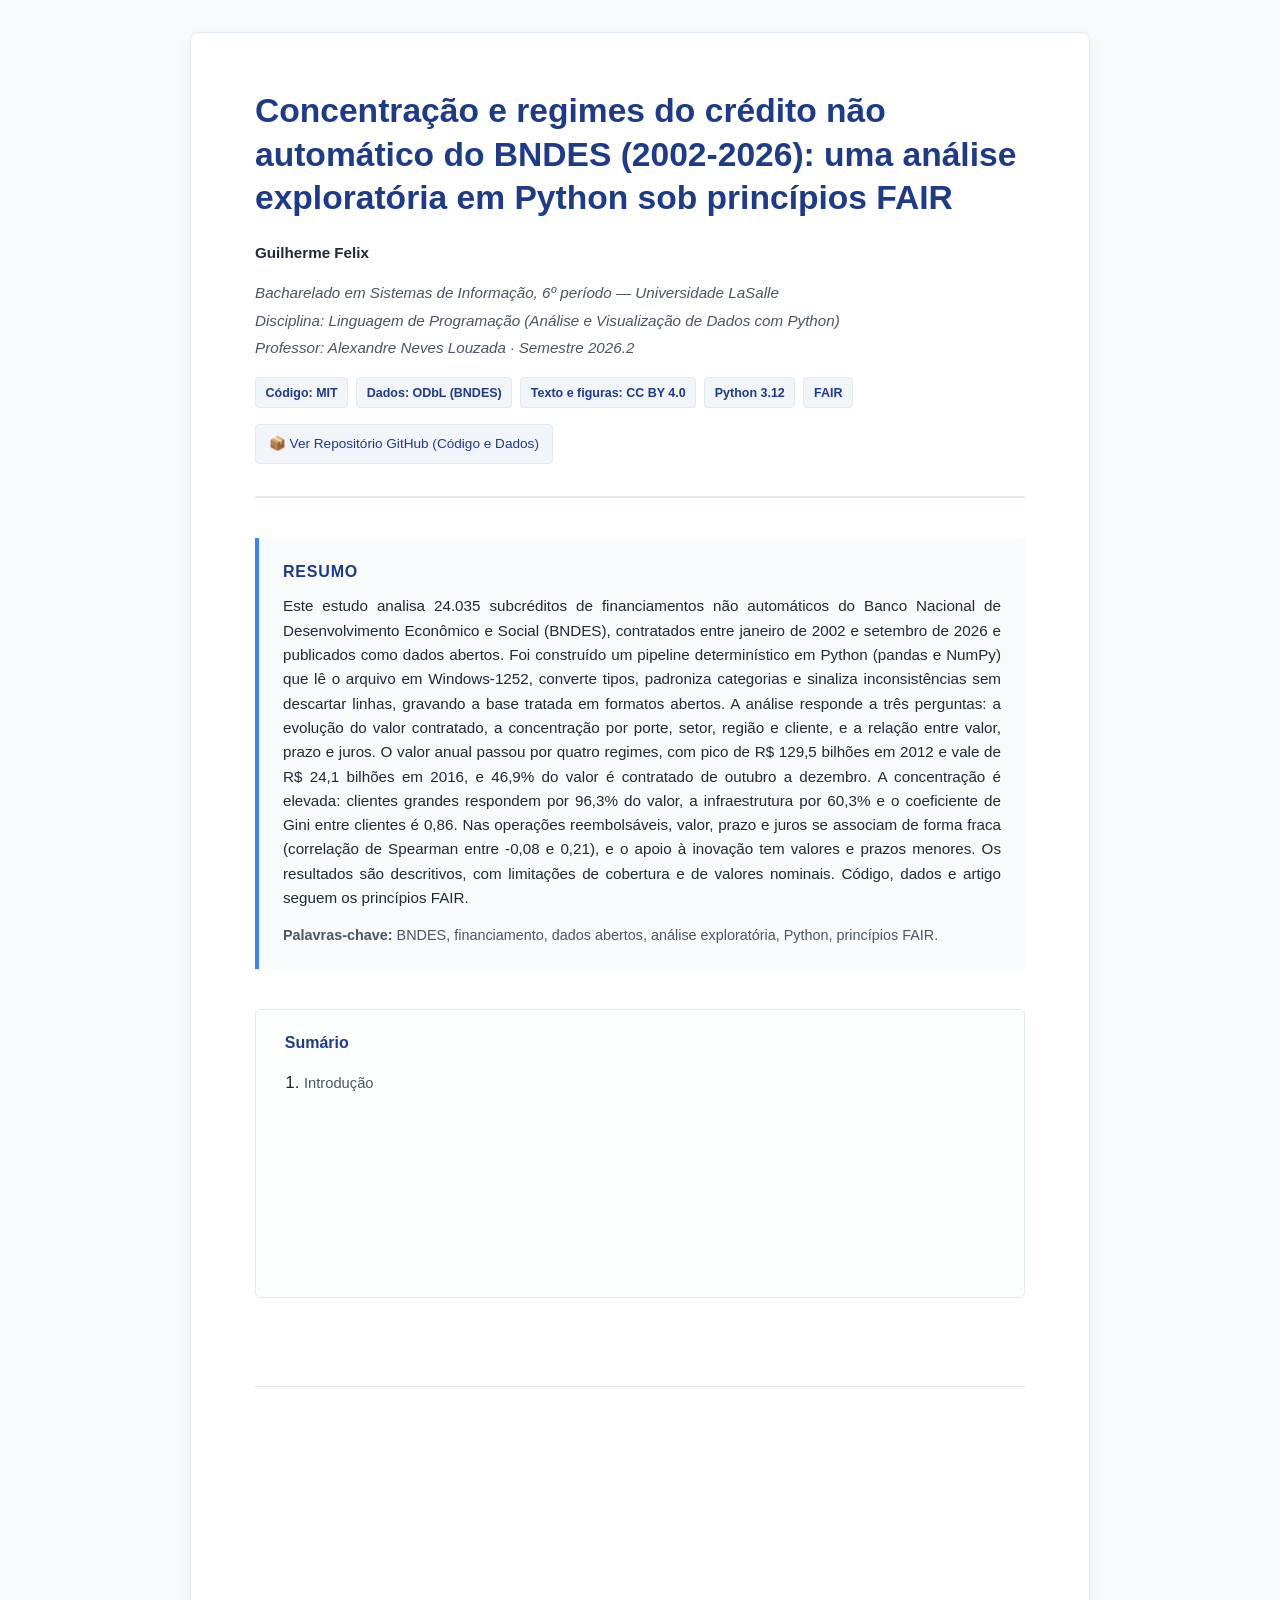
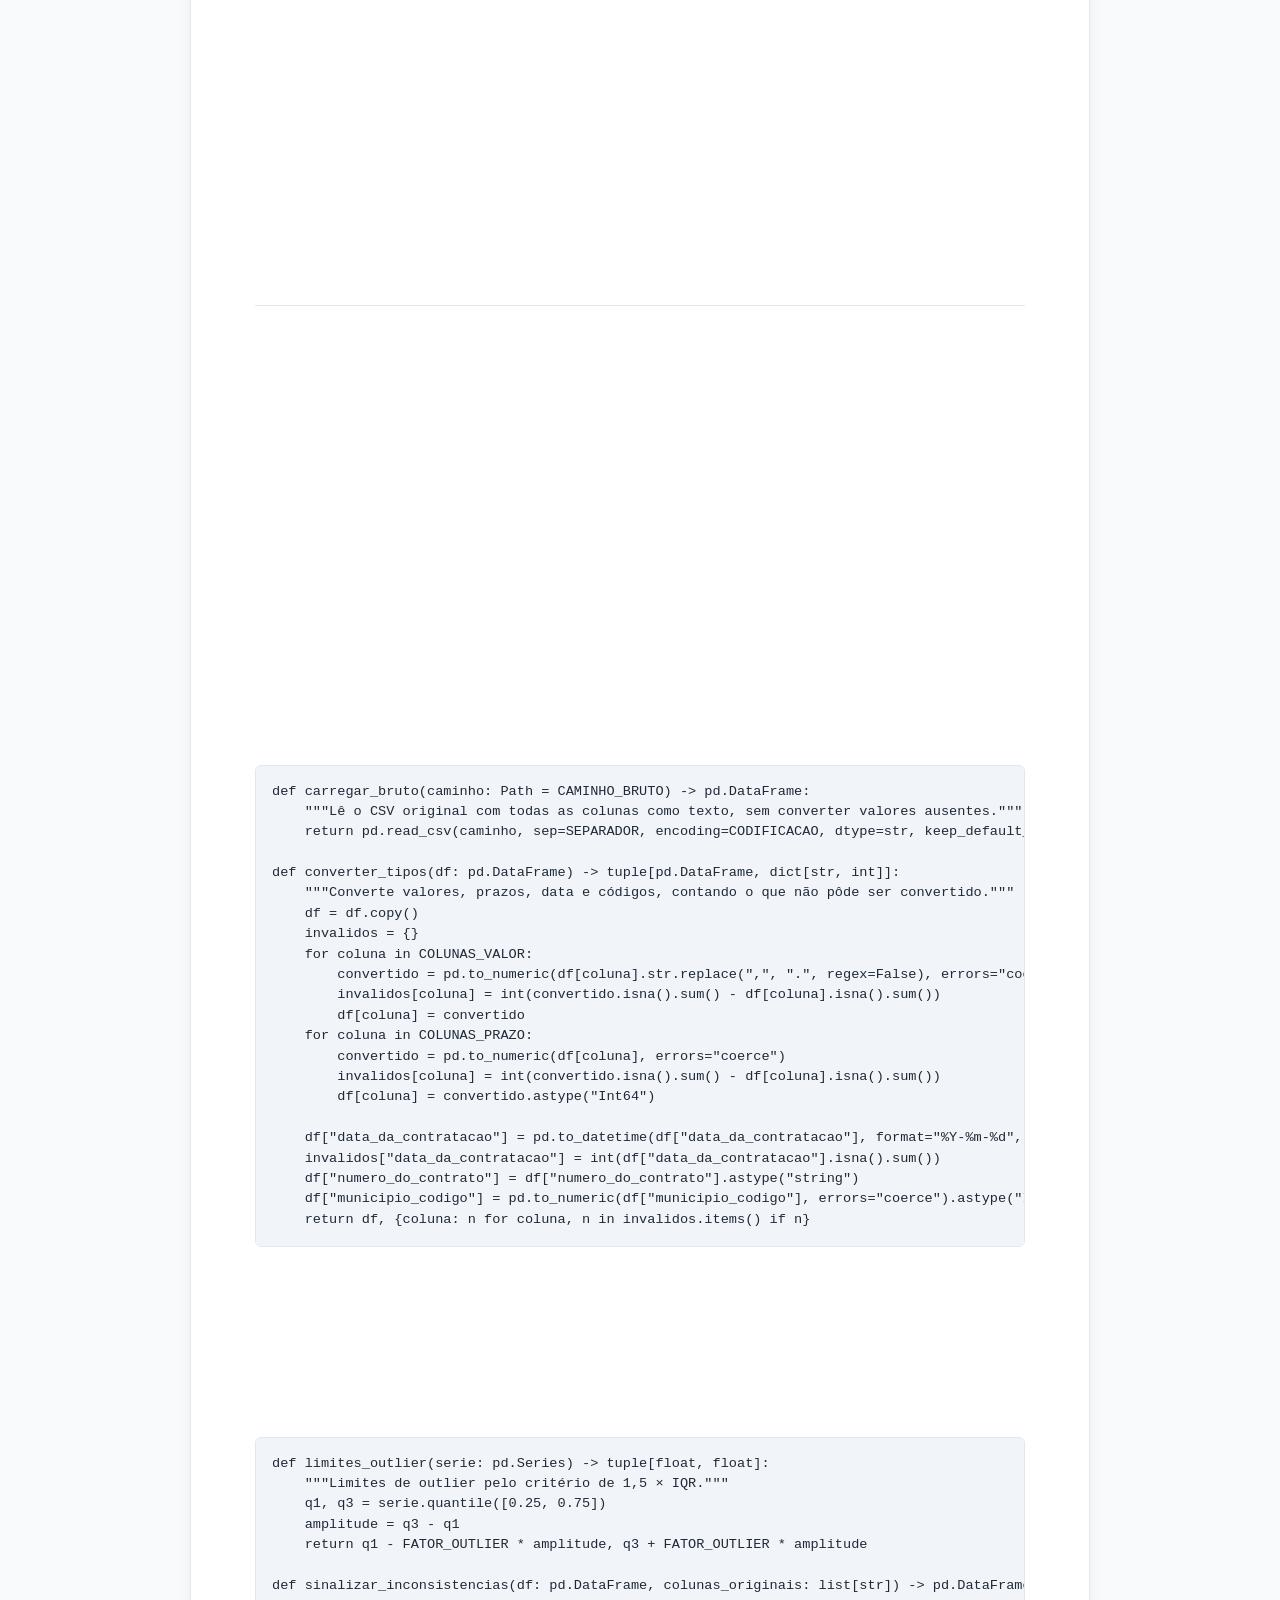
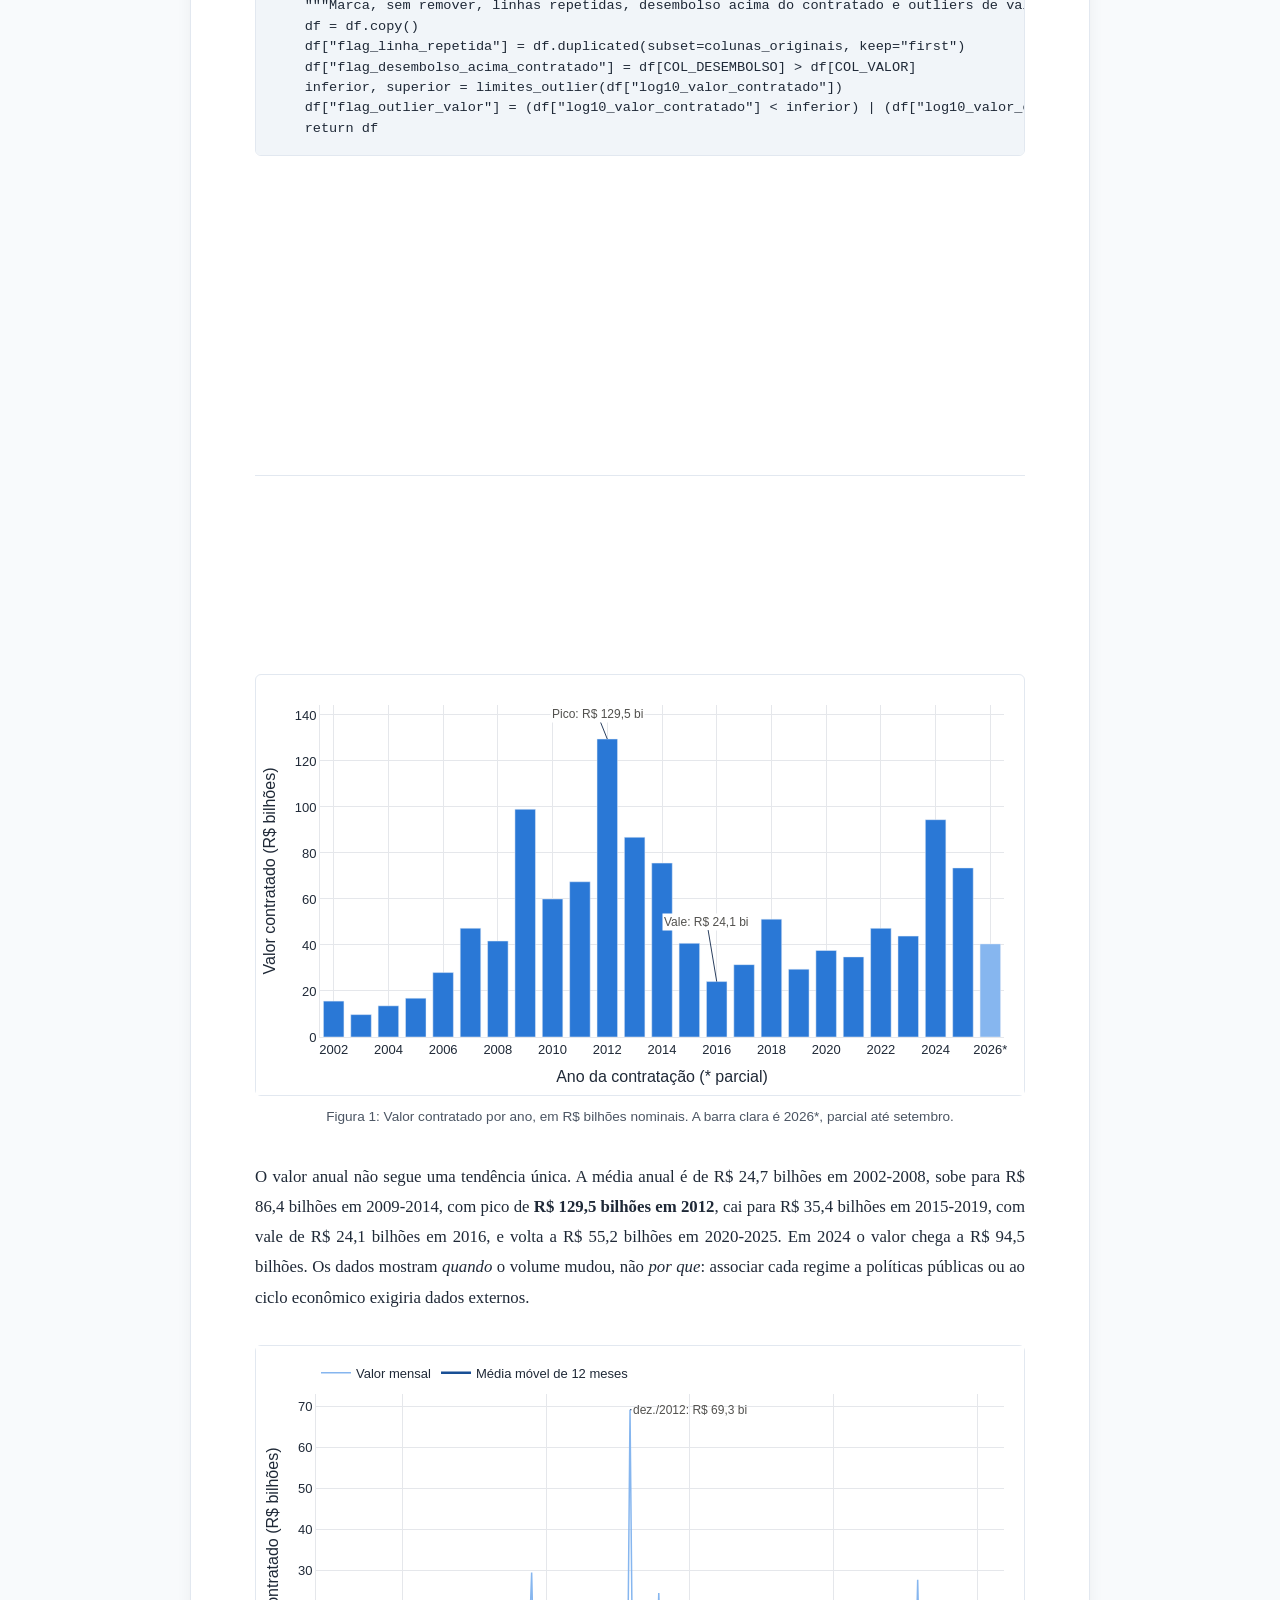
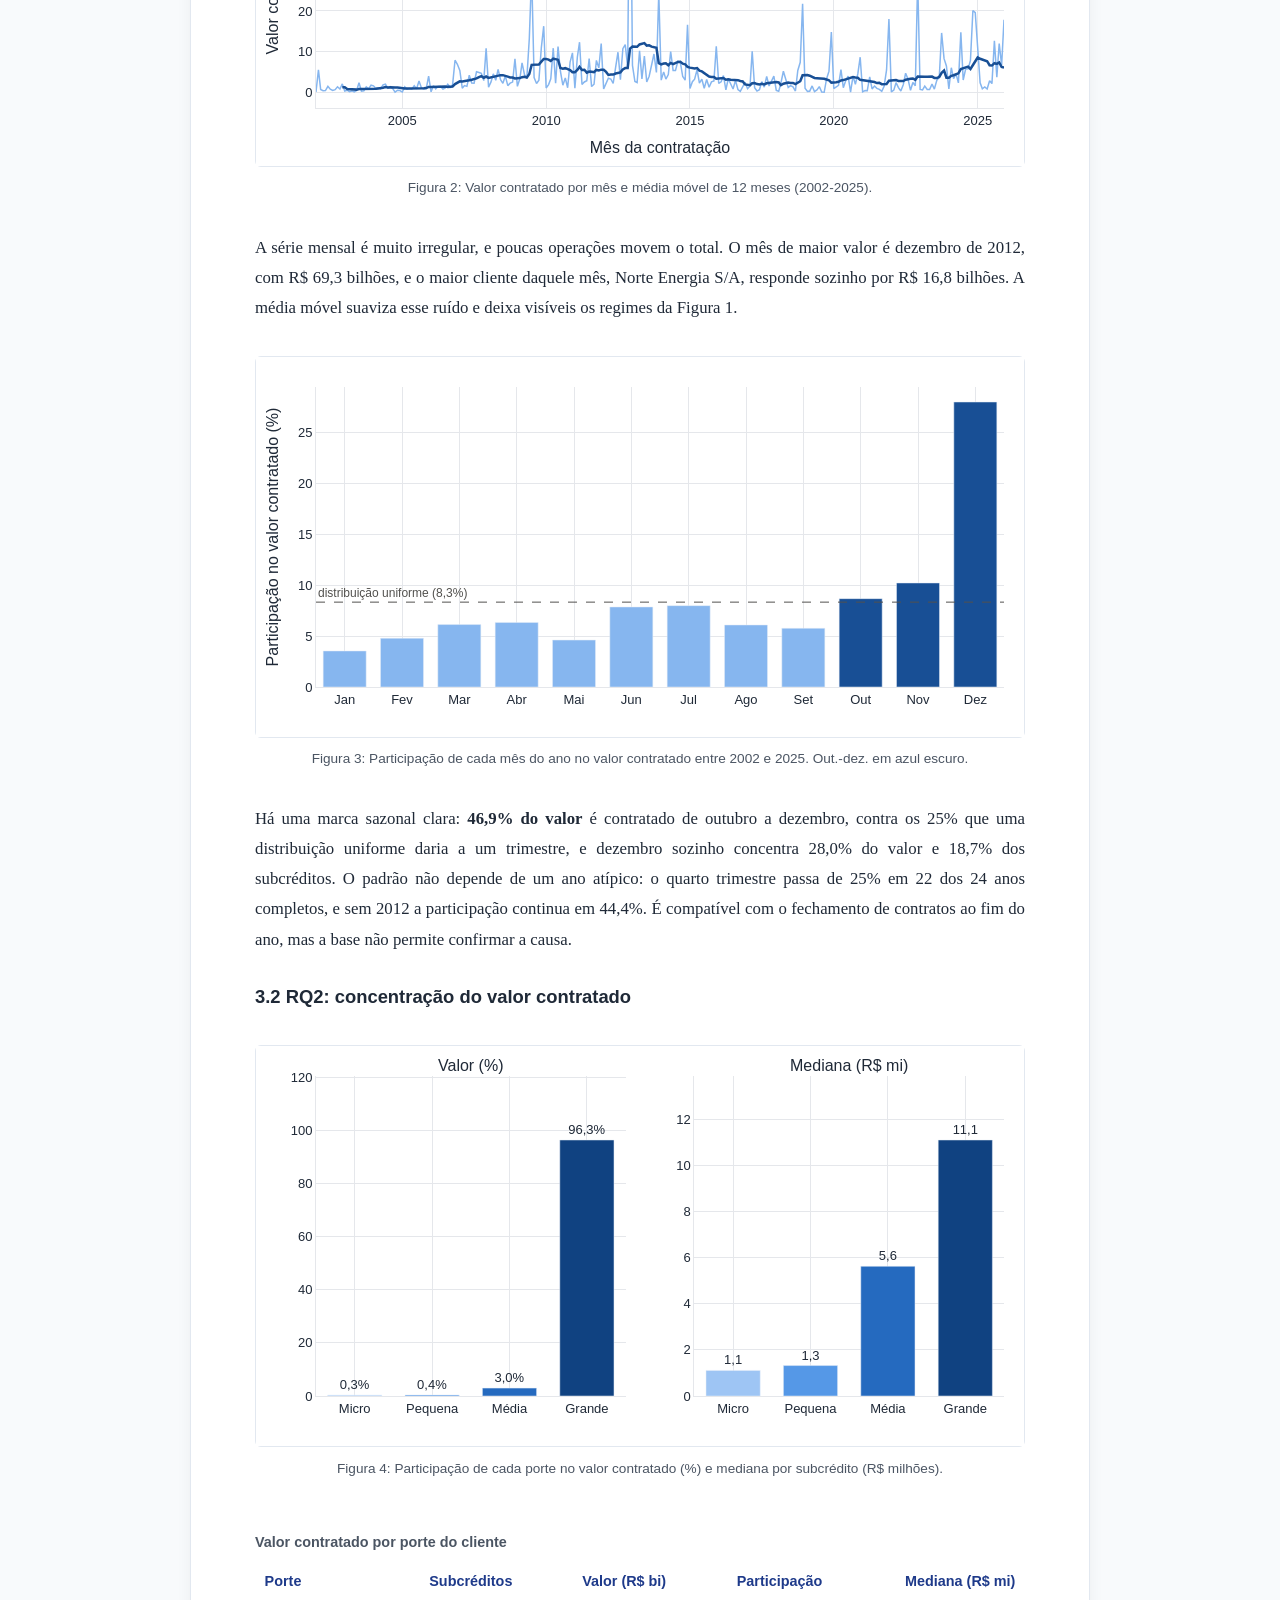
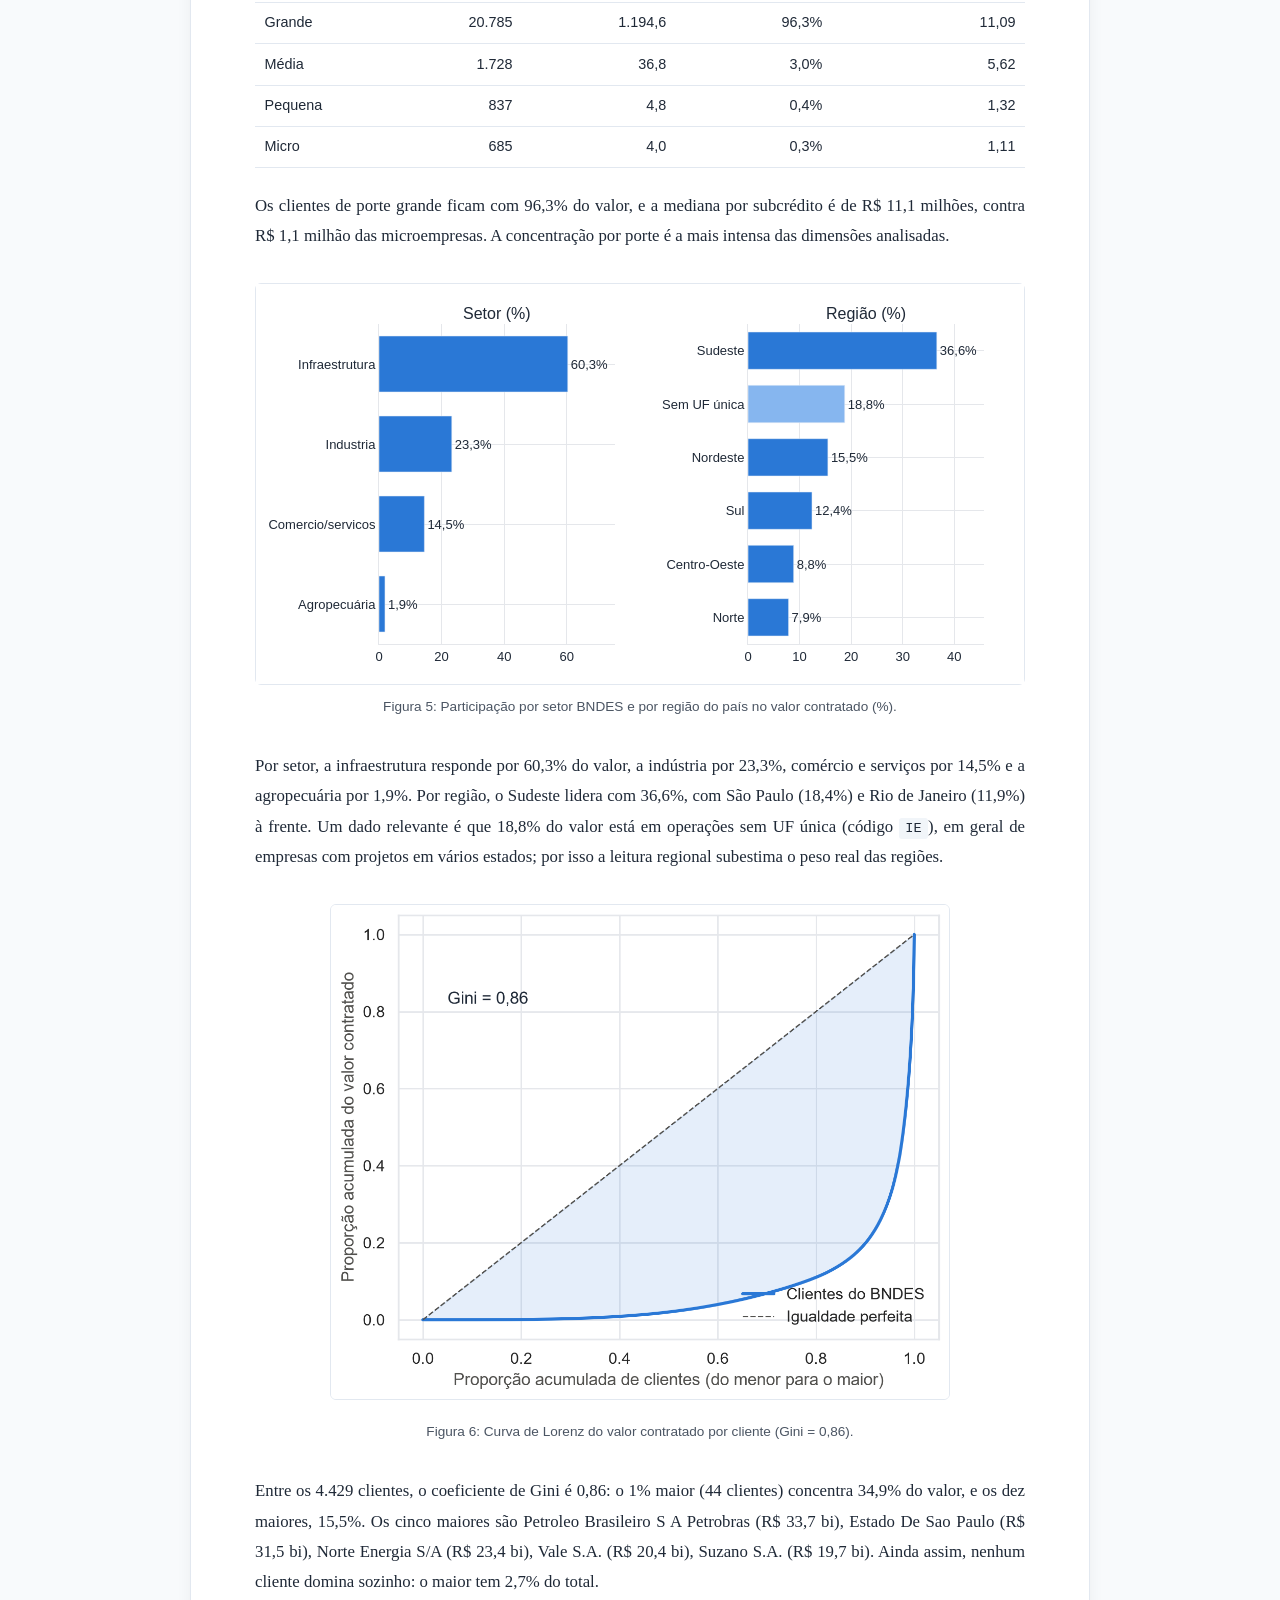
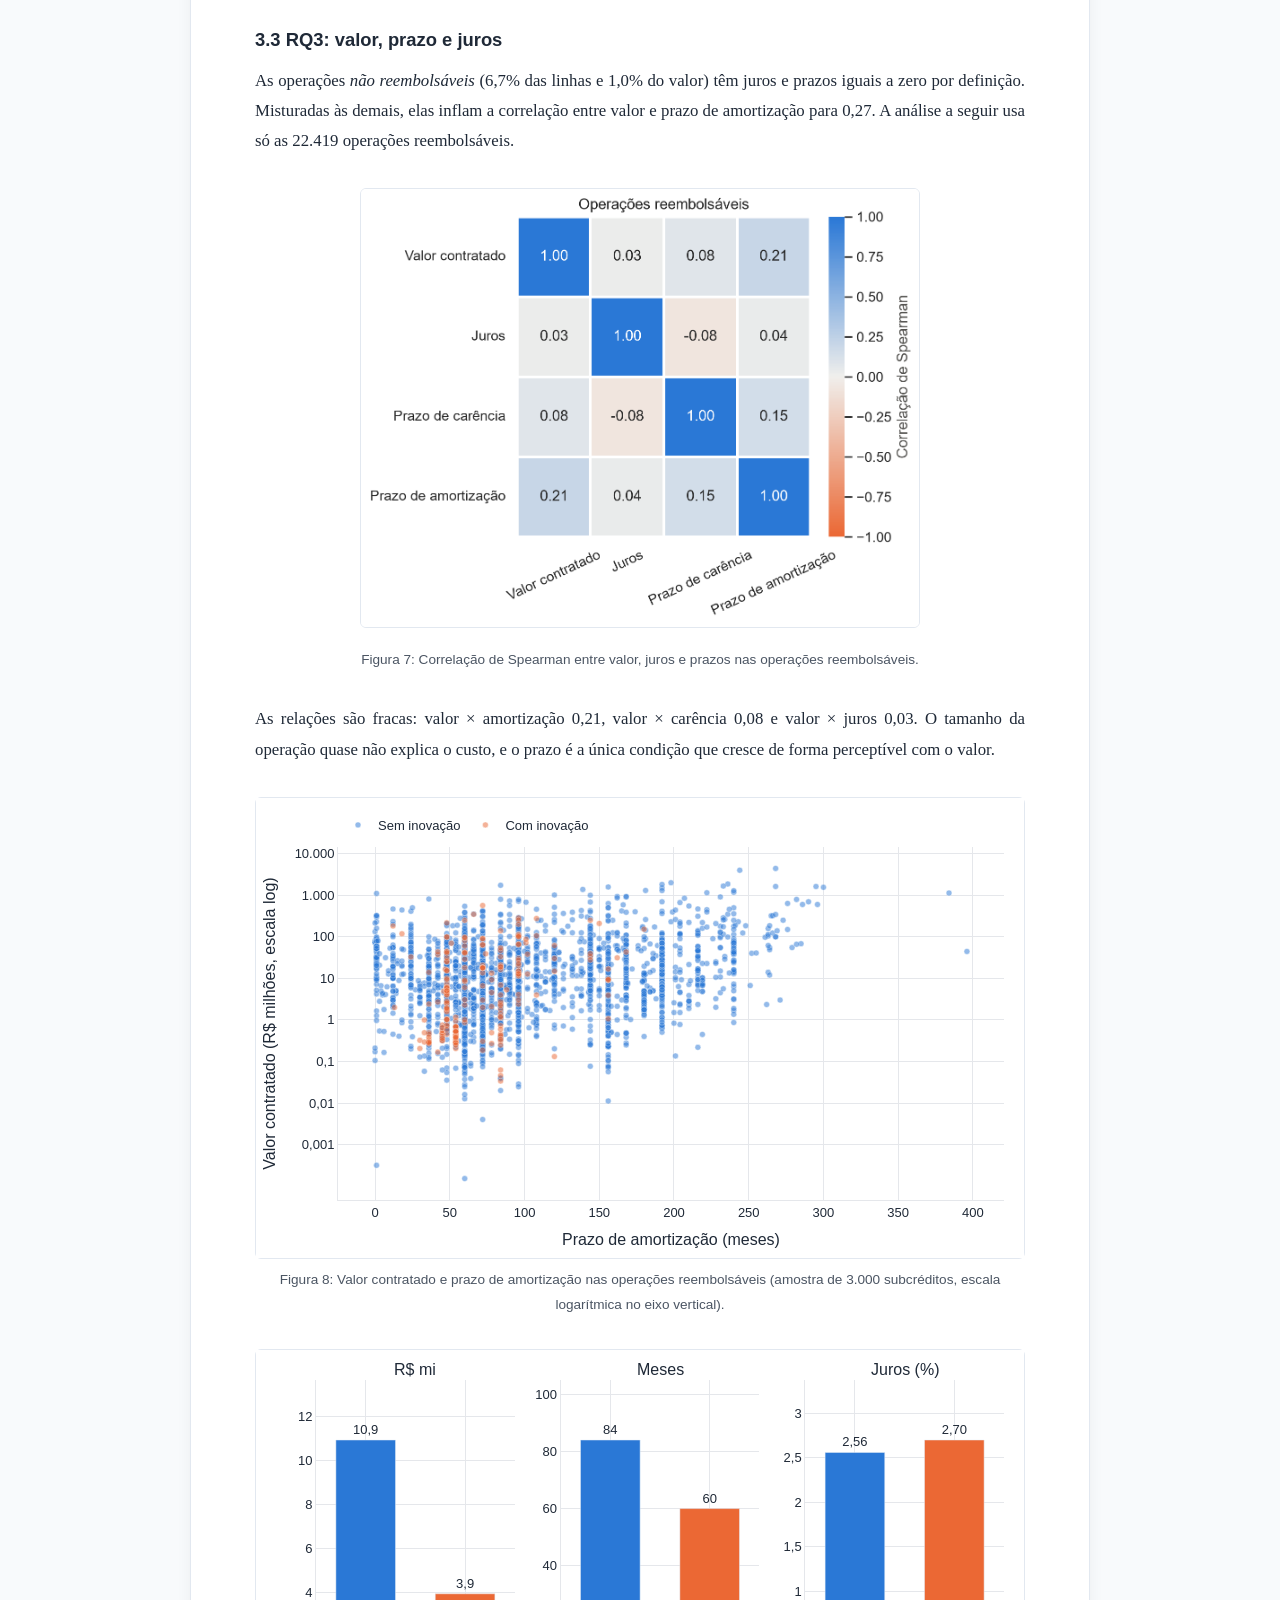
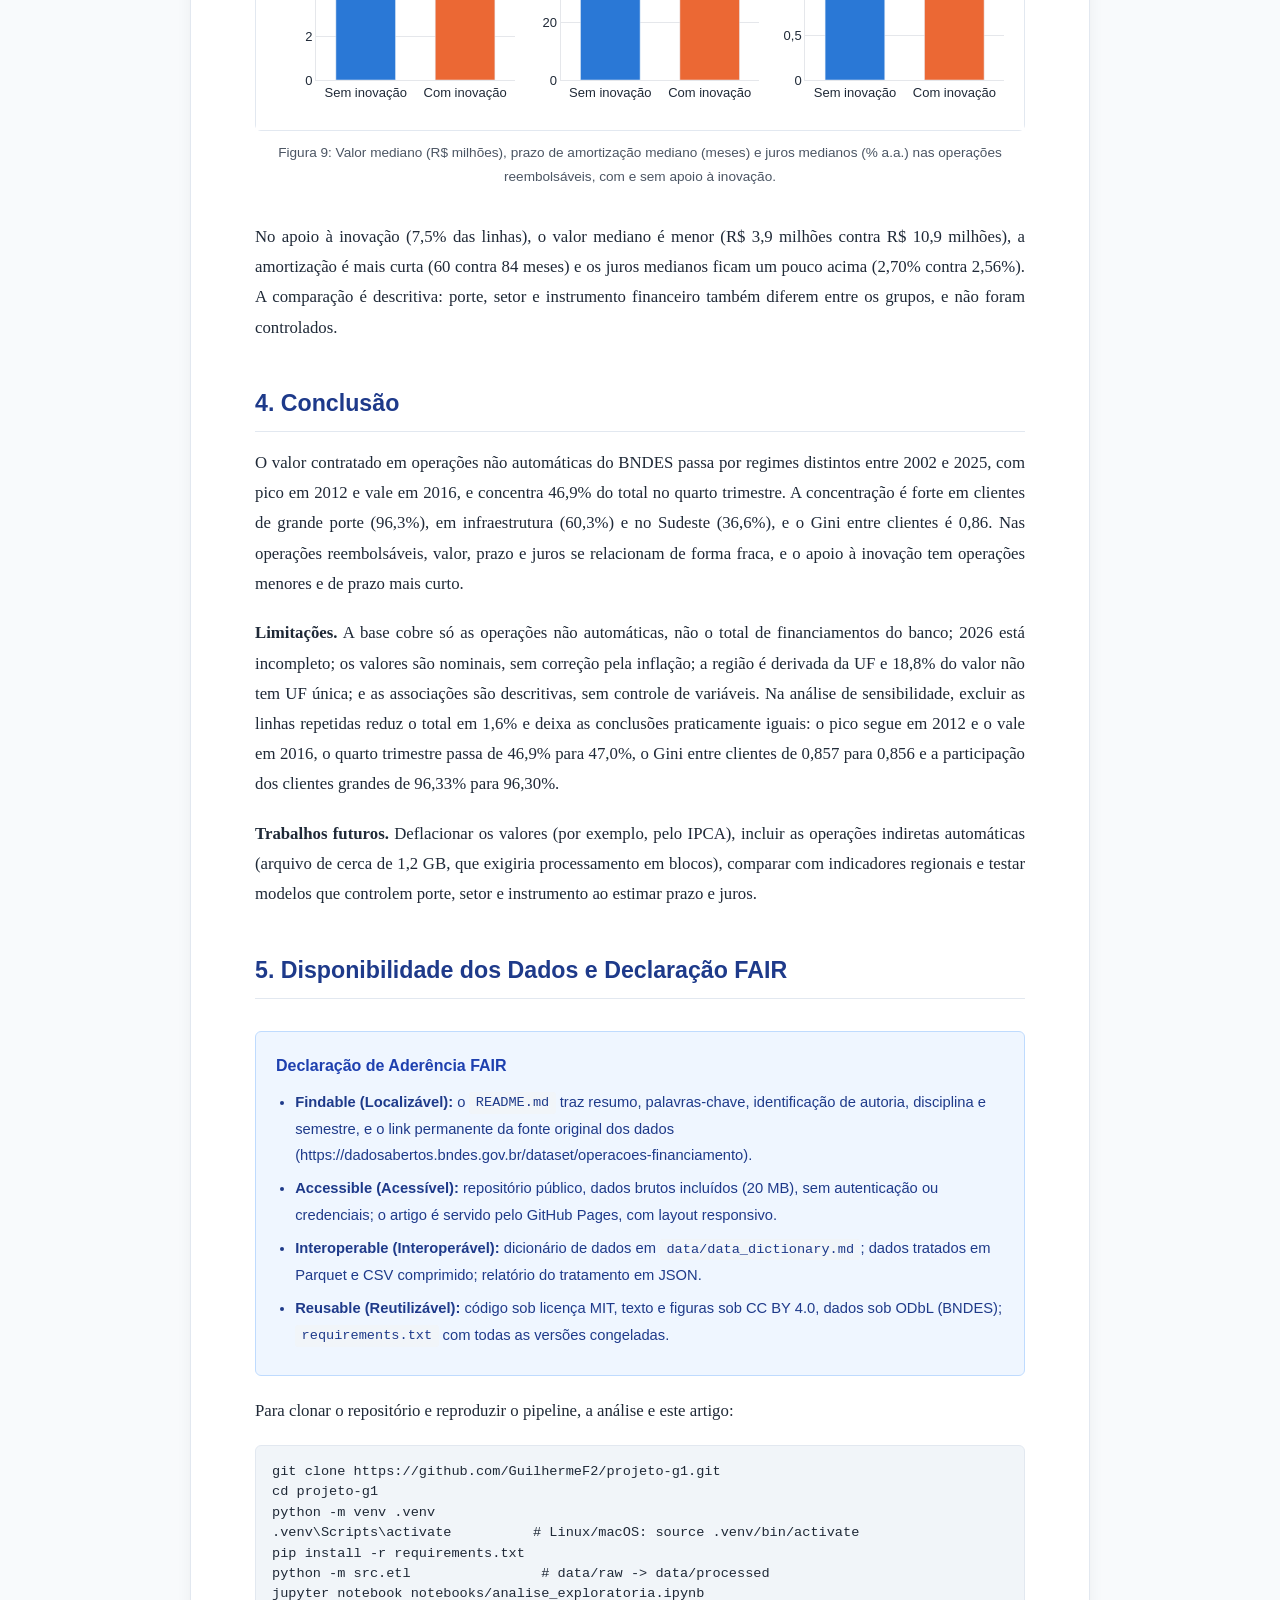
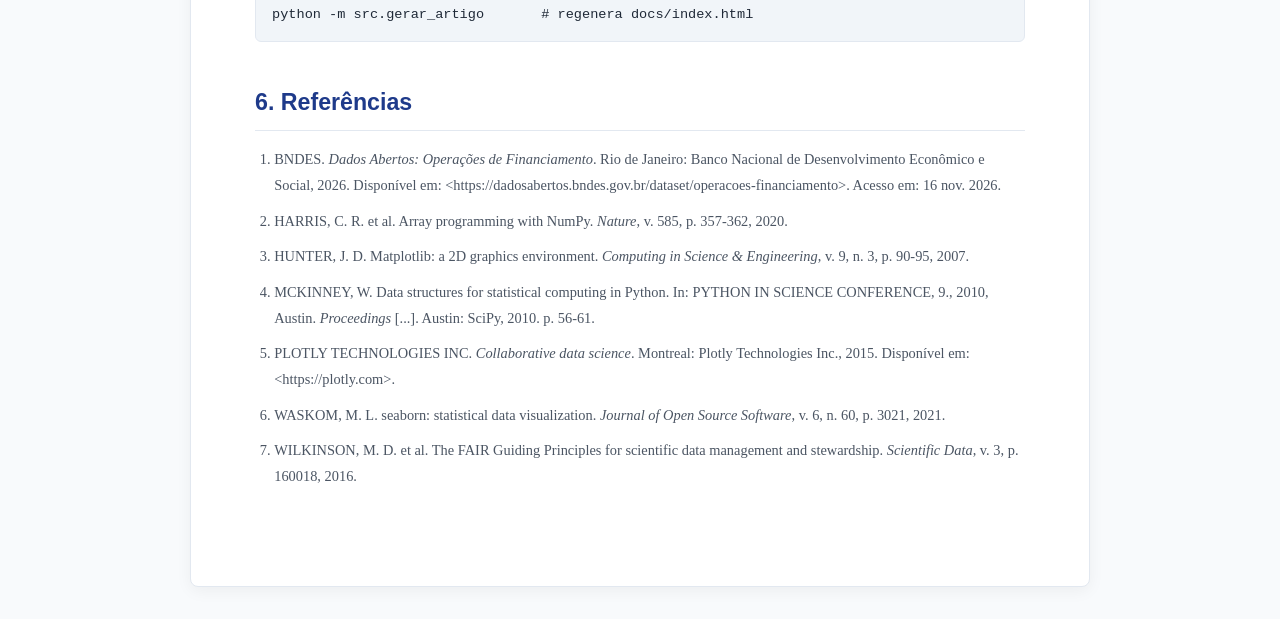
==== commit 78b7f969: "Corrige 'mediana' no notebook, protege casos de borda, valida as afirmações do texto e remove figura" ====
--- a/docs/index.html
+++ b/docs/index.html
@@ -455,7 +455,8 @@
           v. 9, n. 3, p. 90-95, 2007.</li>
         <li>MCKINNEY, W. Data structures for statistical computing in Python. In: PYTHON IN SCIENCE CONFERENCE, 9.,
           2010, Austin. <em>Proceedings</em> [...]. Austin: SciPy, 2010. p. 56-61.</li>
-        <li>PLOTLY TECHNOLOGIES INC. <em>Collaborative data science</em>. Montreal, 2015. Disponível em:
+        <li>PLOTLY TECHNOLOGIES INC. <em>Collaborative data science</em>. Montreal: Plotly Technologies Inc.,
+          2015. Disponível em:
           &lt;https://plotly.com&gt;.</li>
         <li>WASKOM, M. L. seaborn: statistical data visualization. <em>Journal of Open Source Software</em>, v. 6,
           n. 60, p. 3021, 2021.</li>
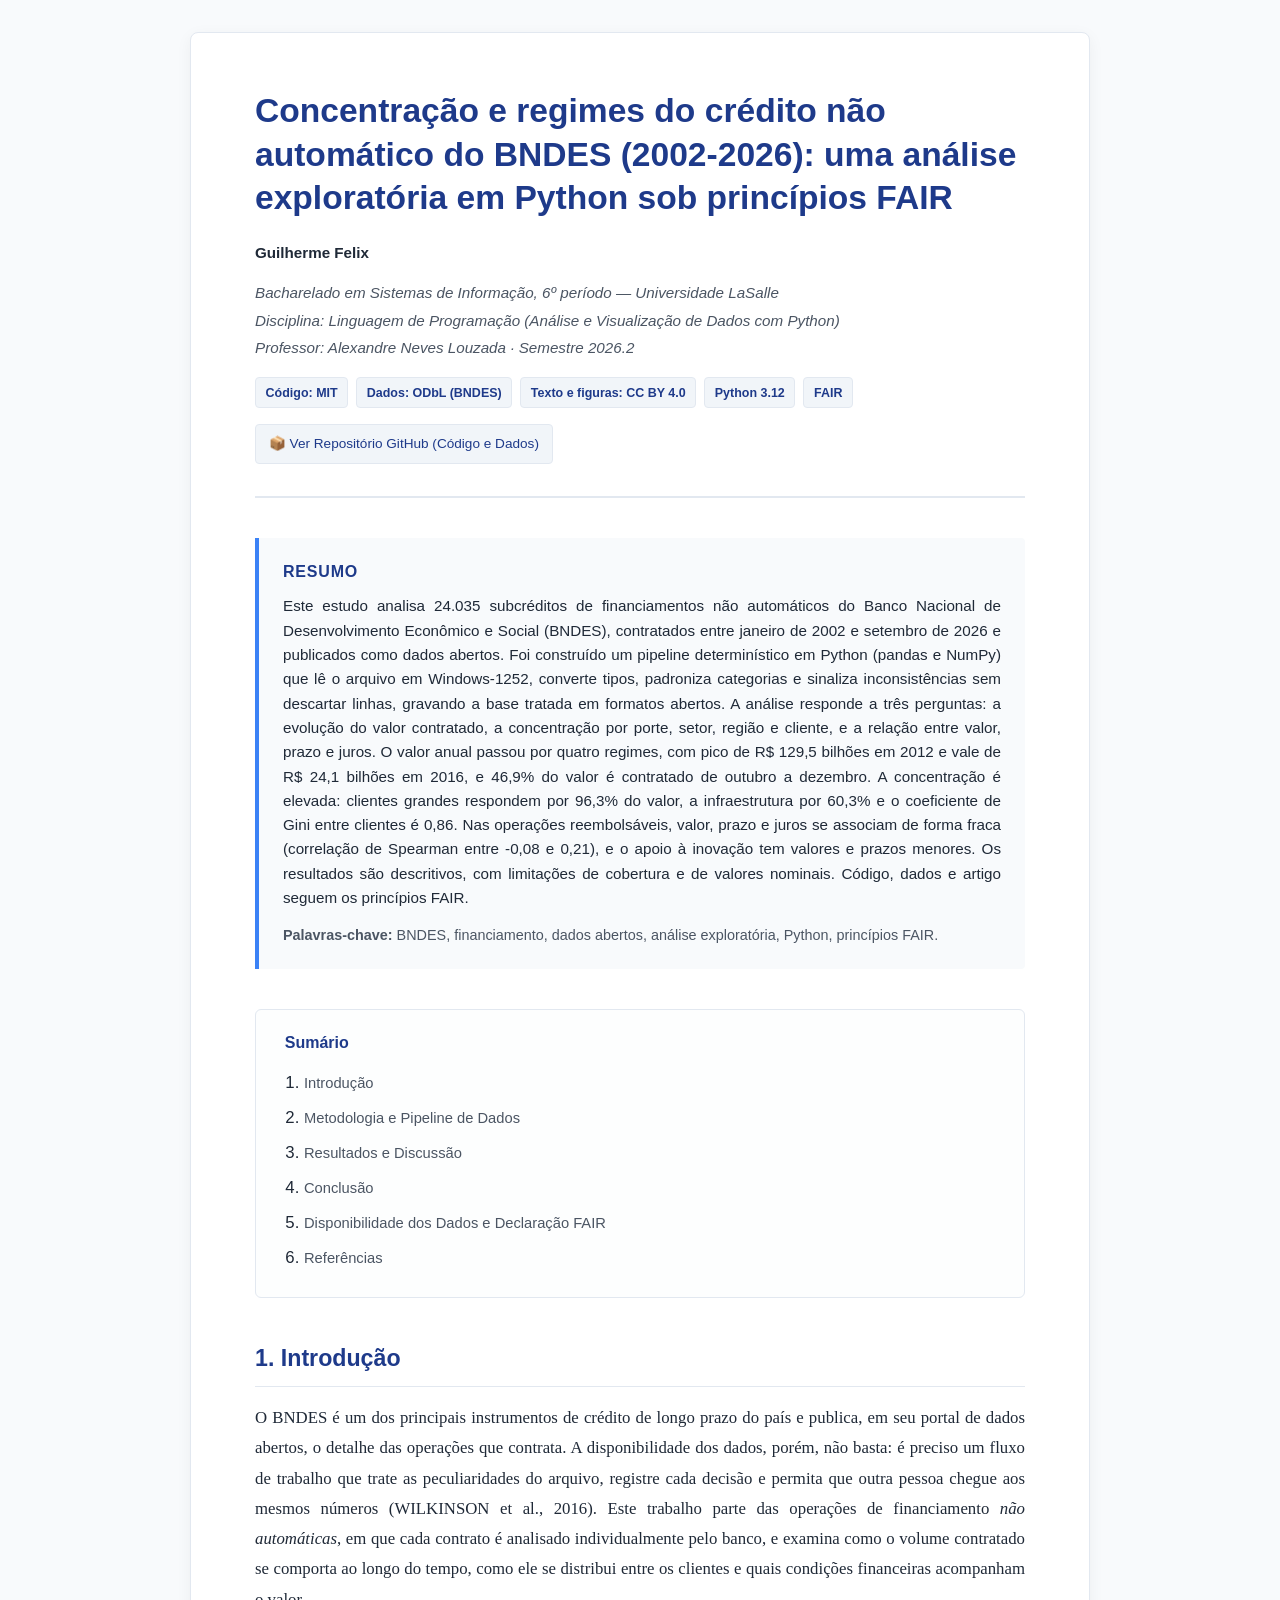
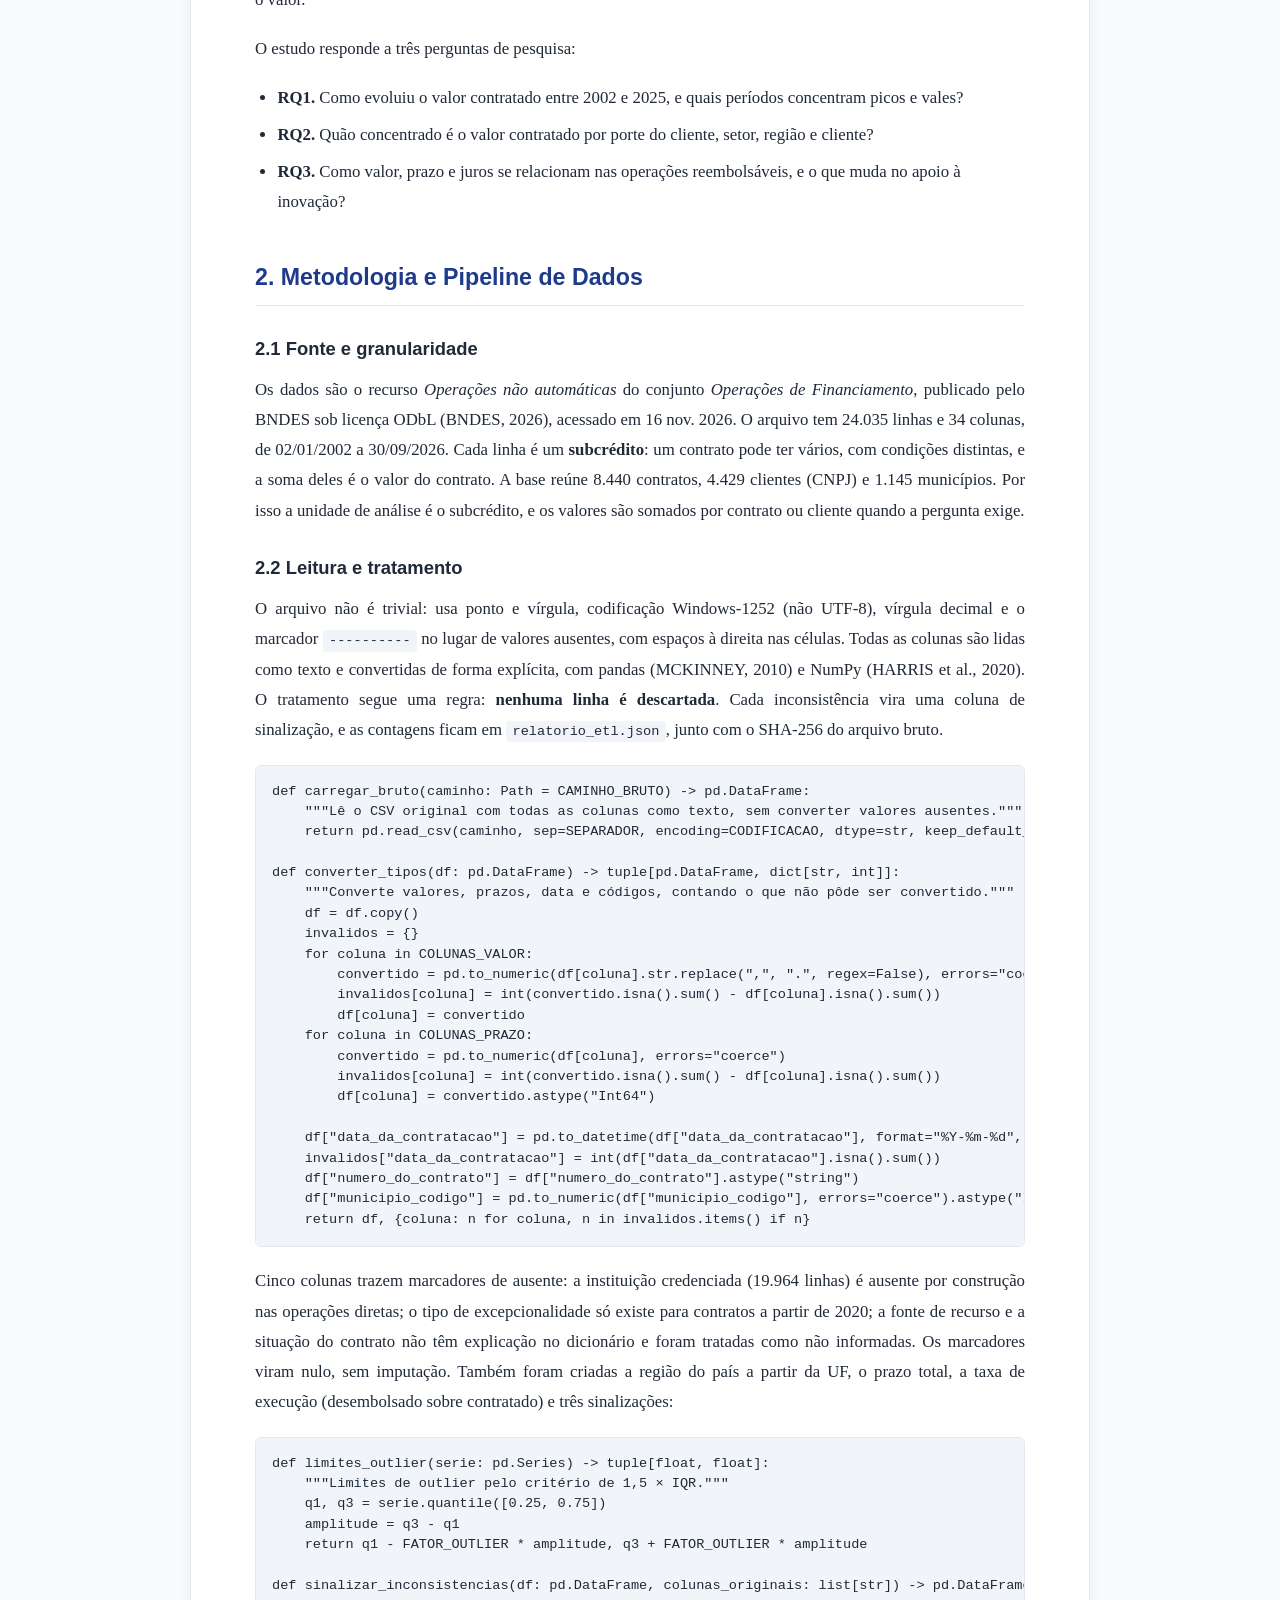
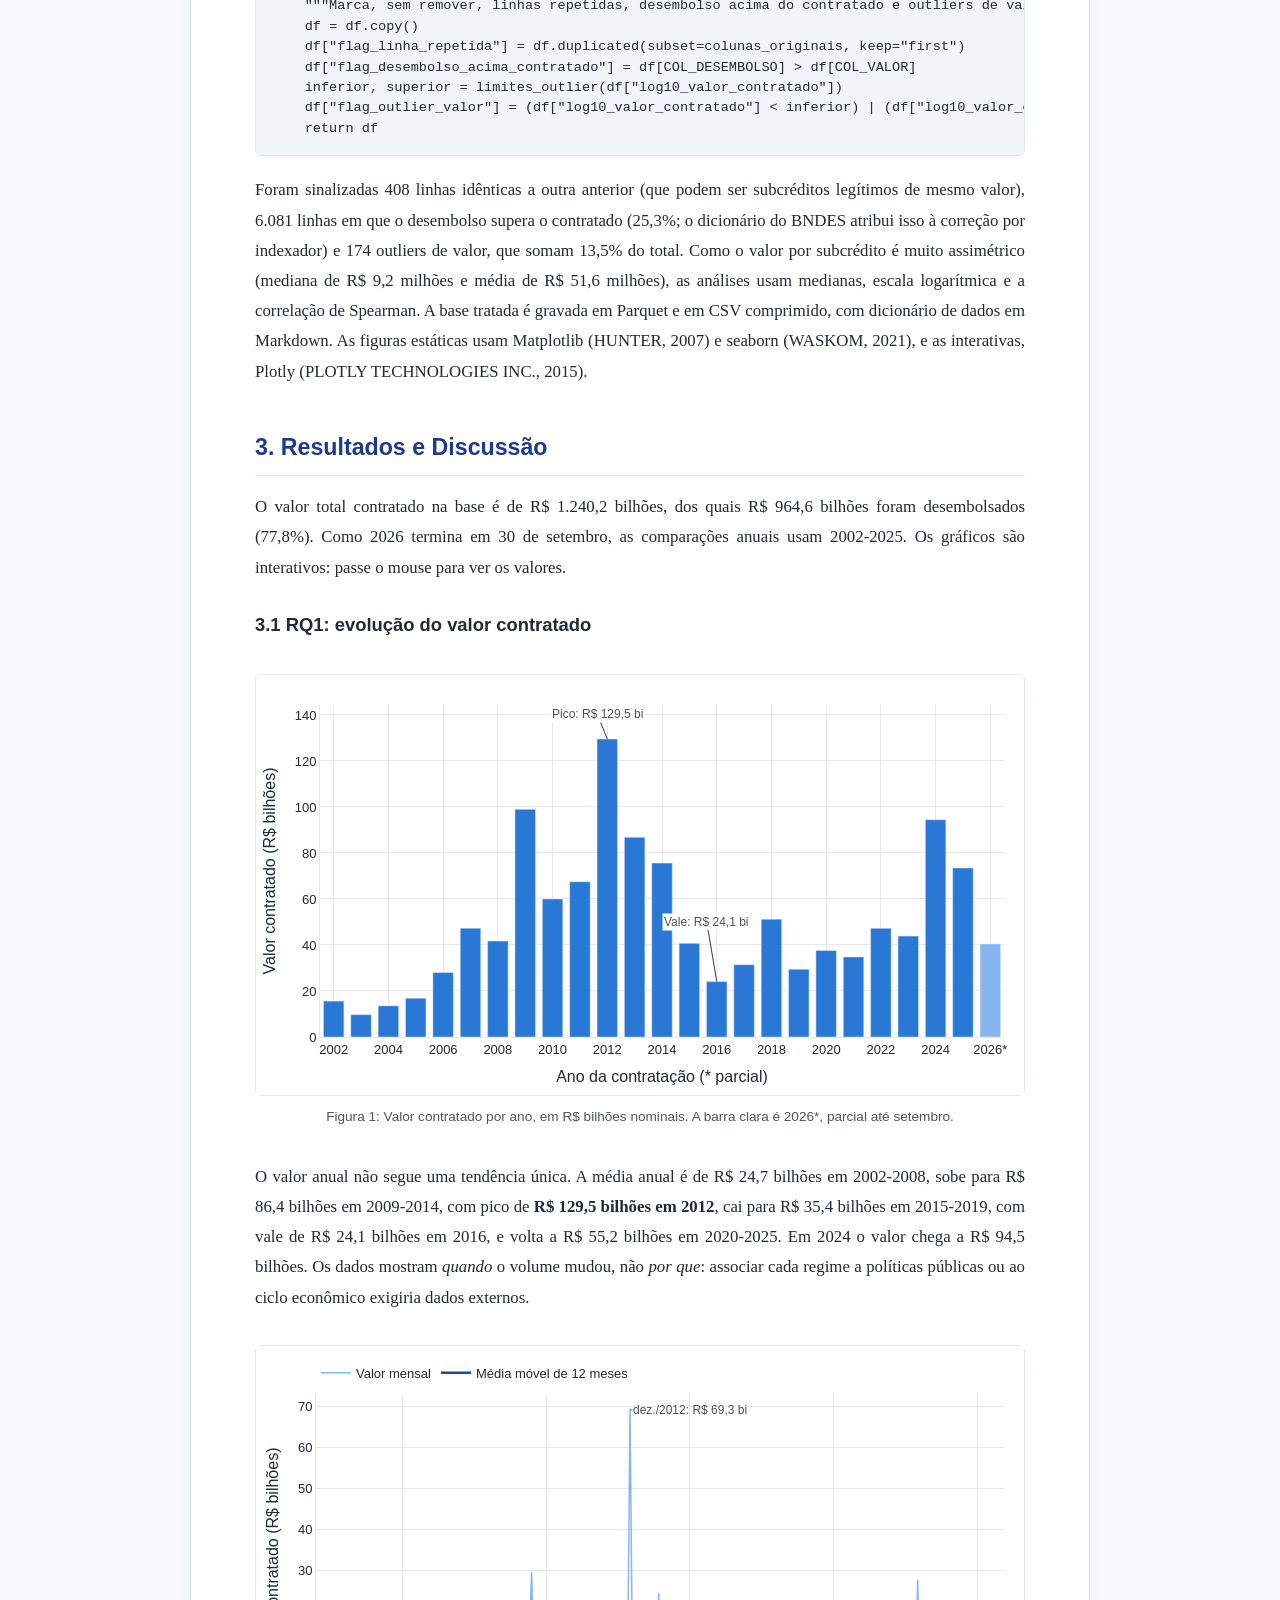
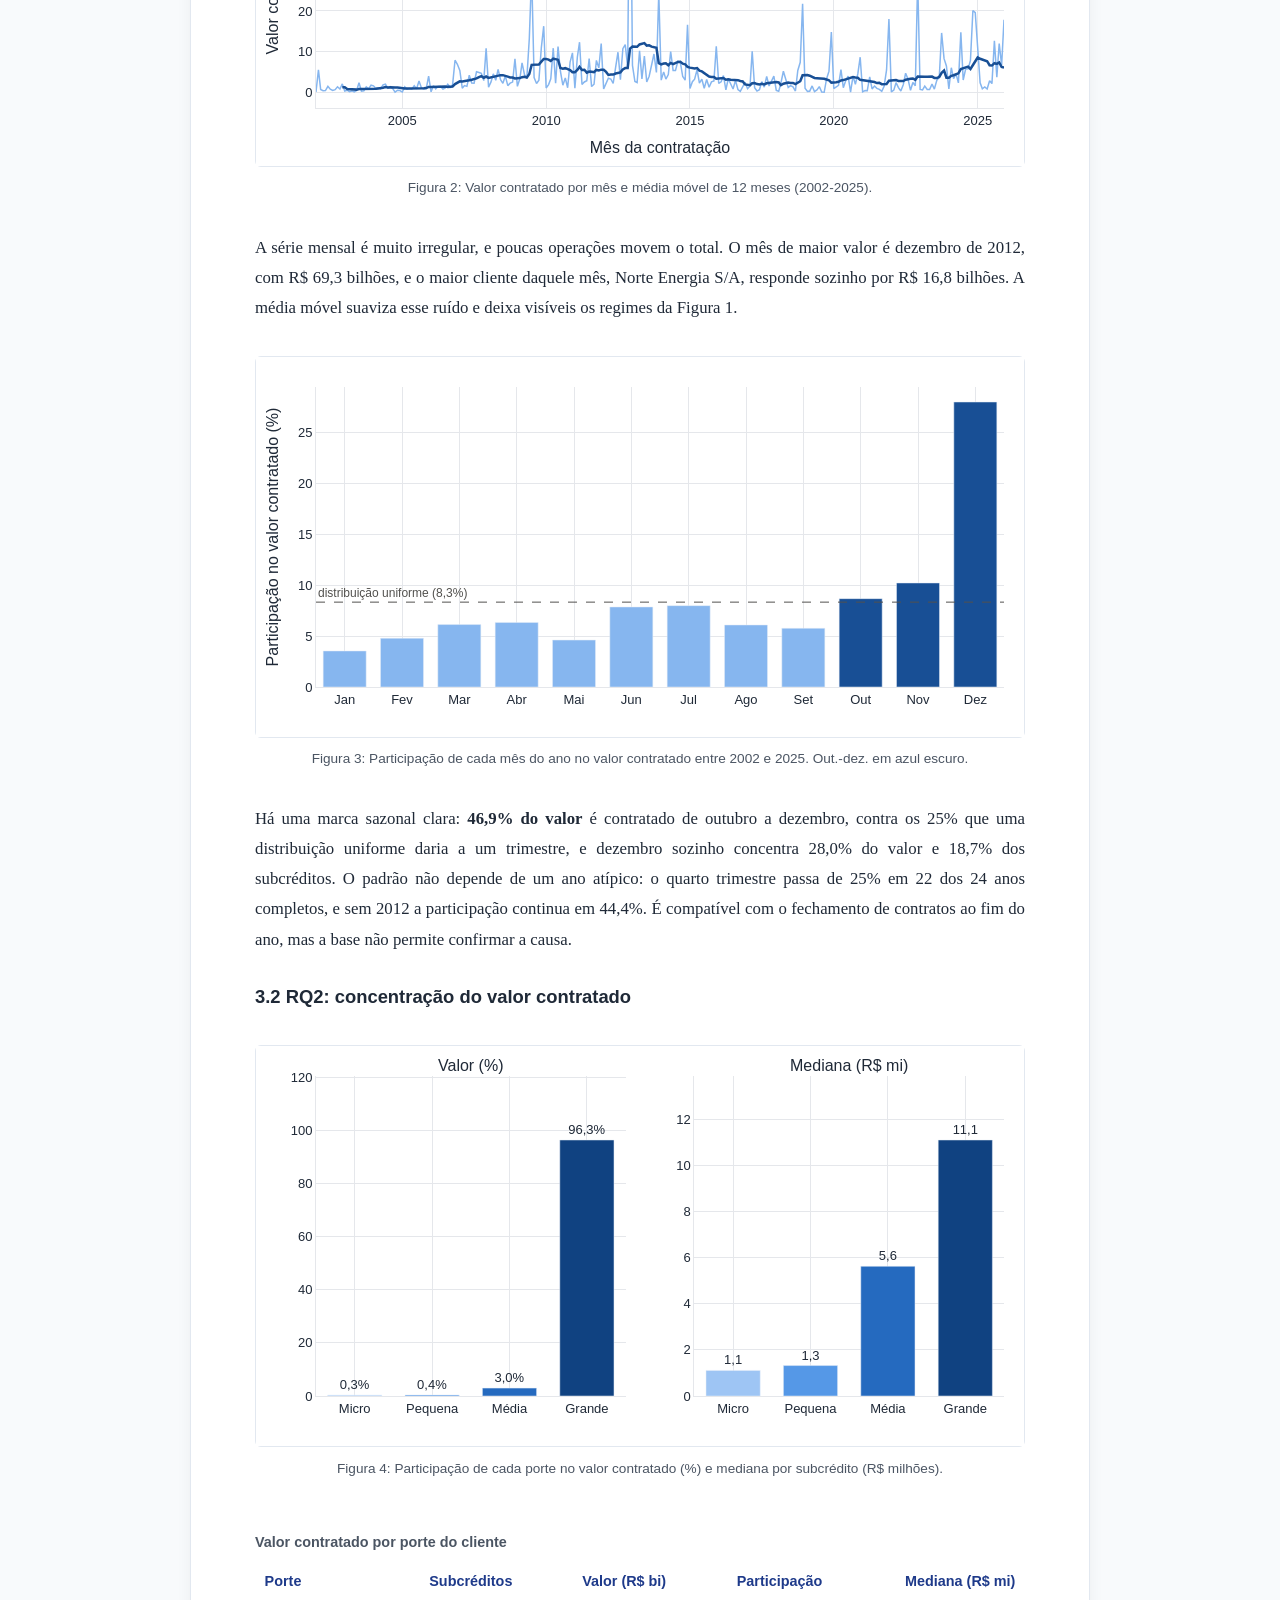
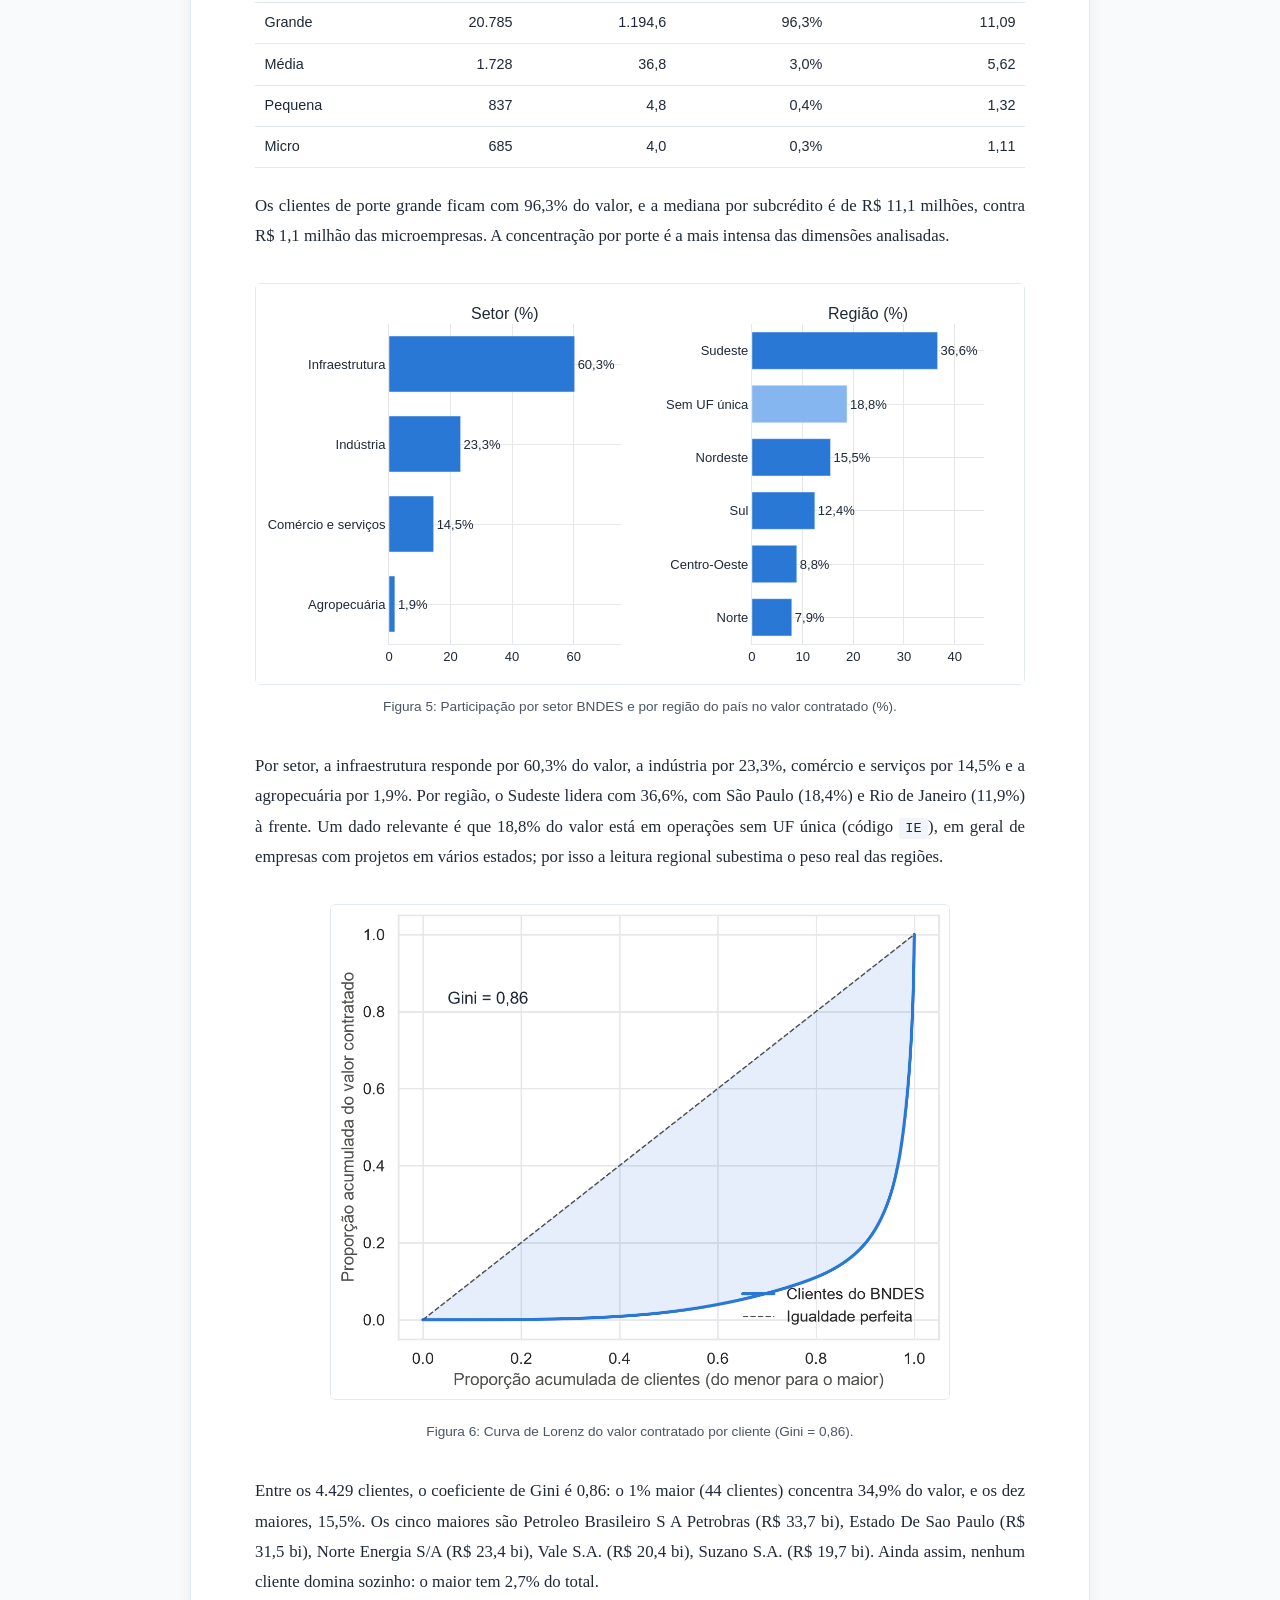
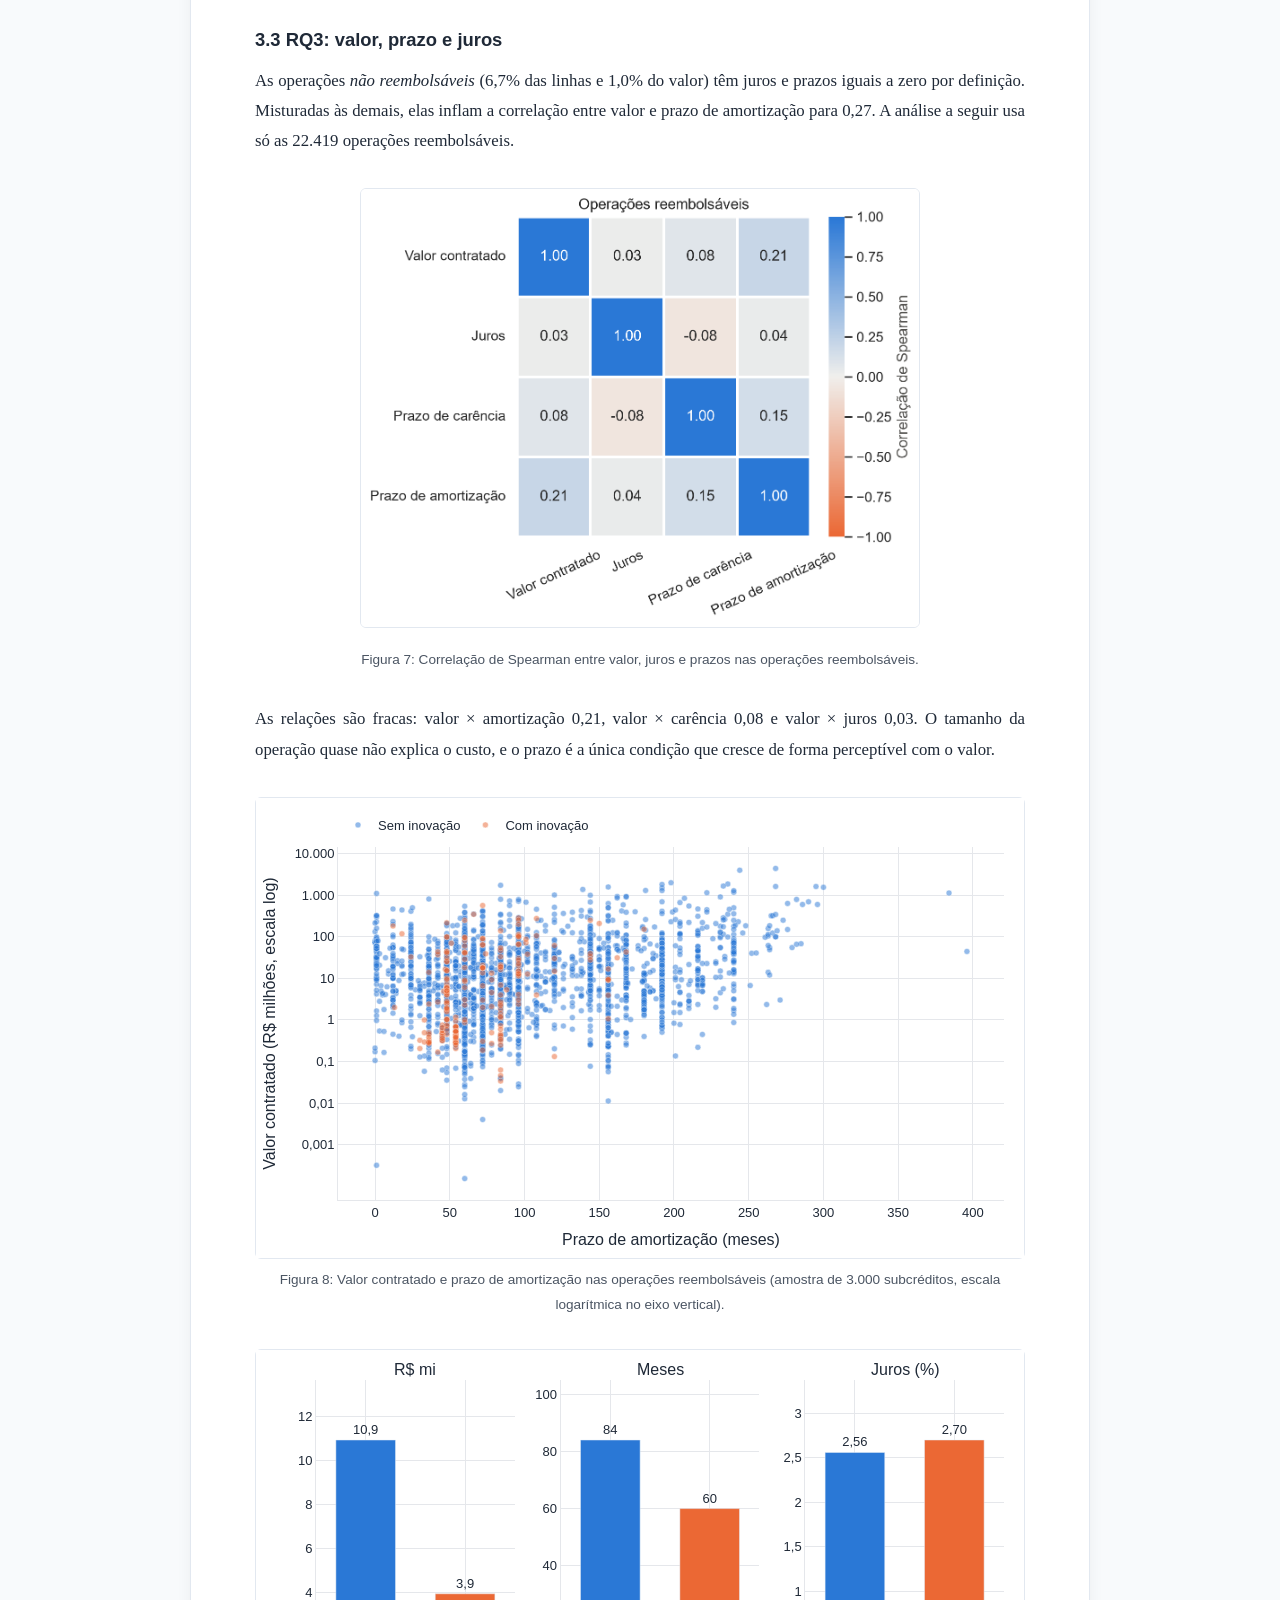
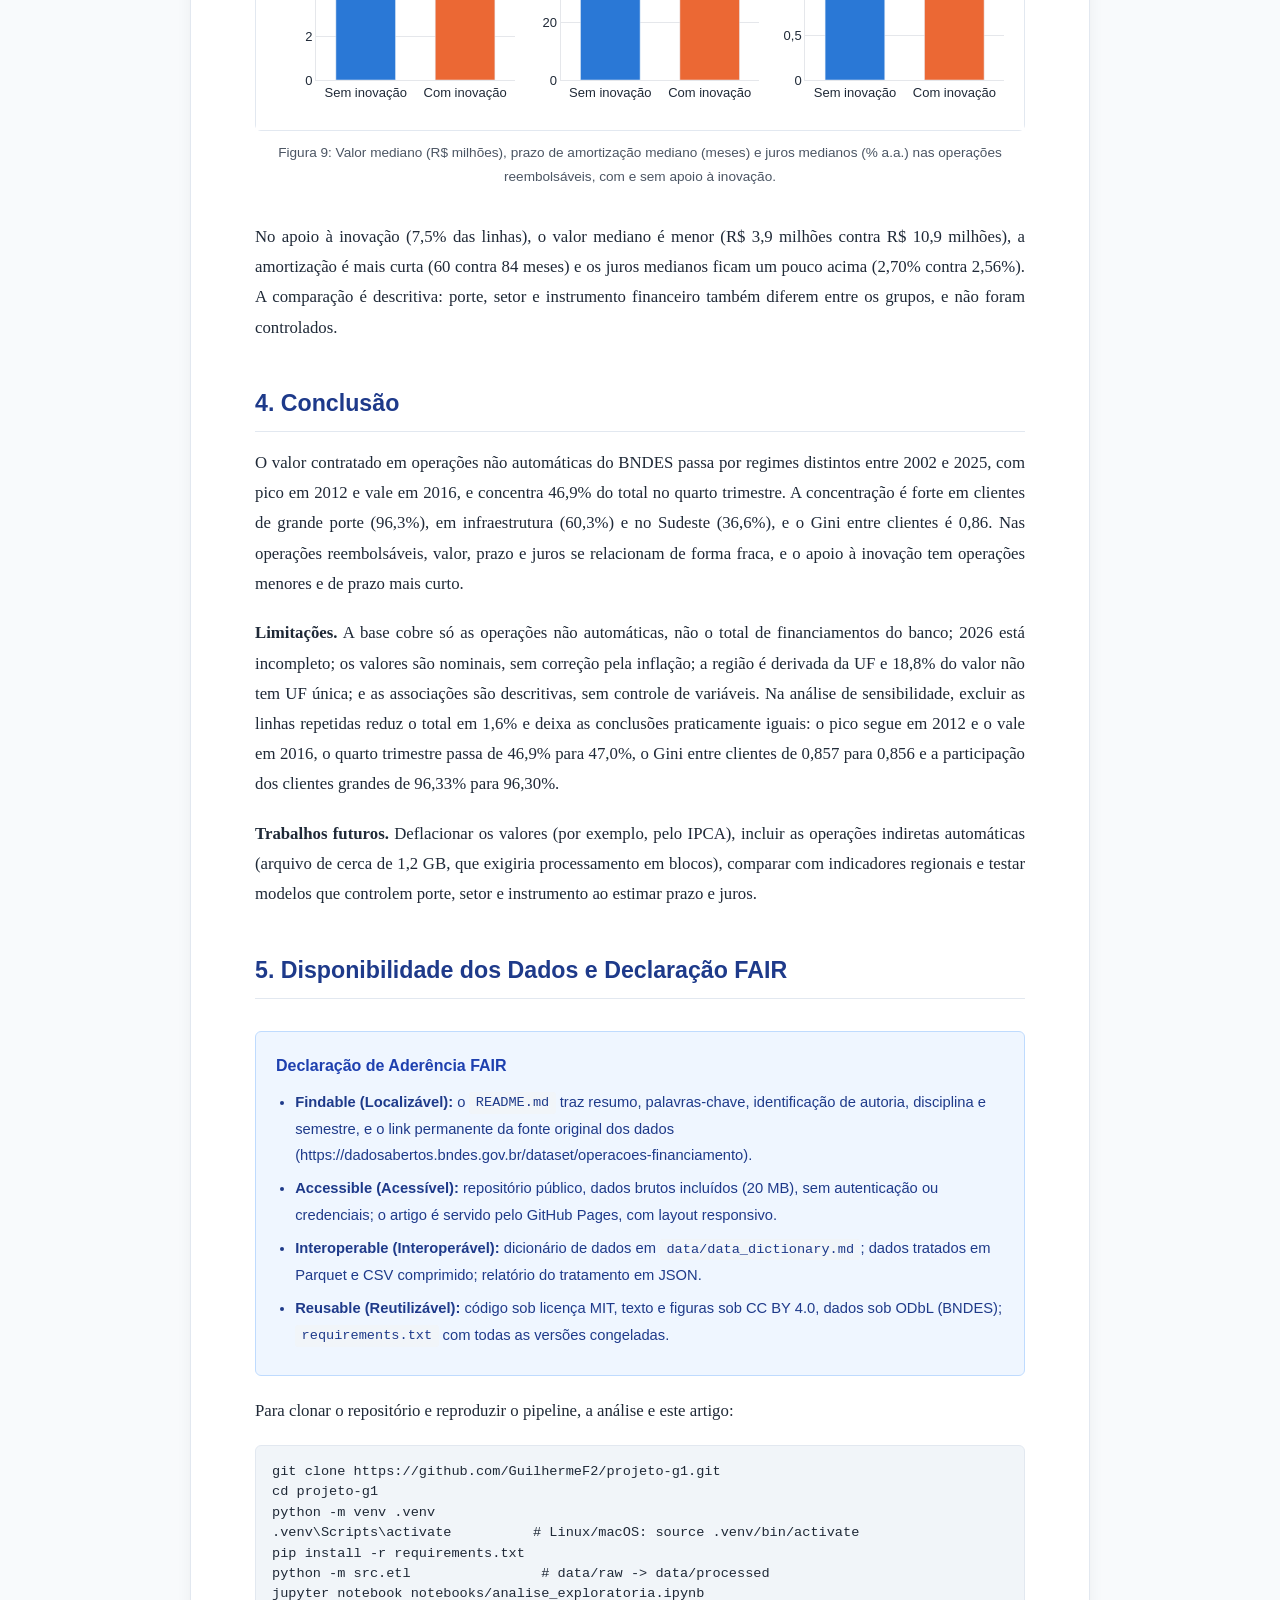
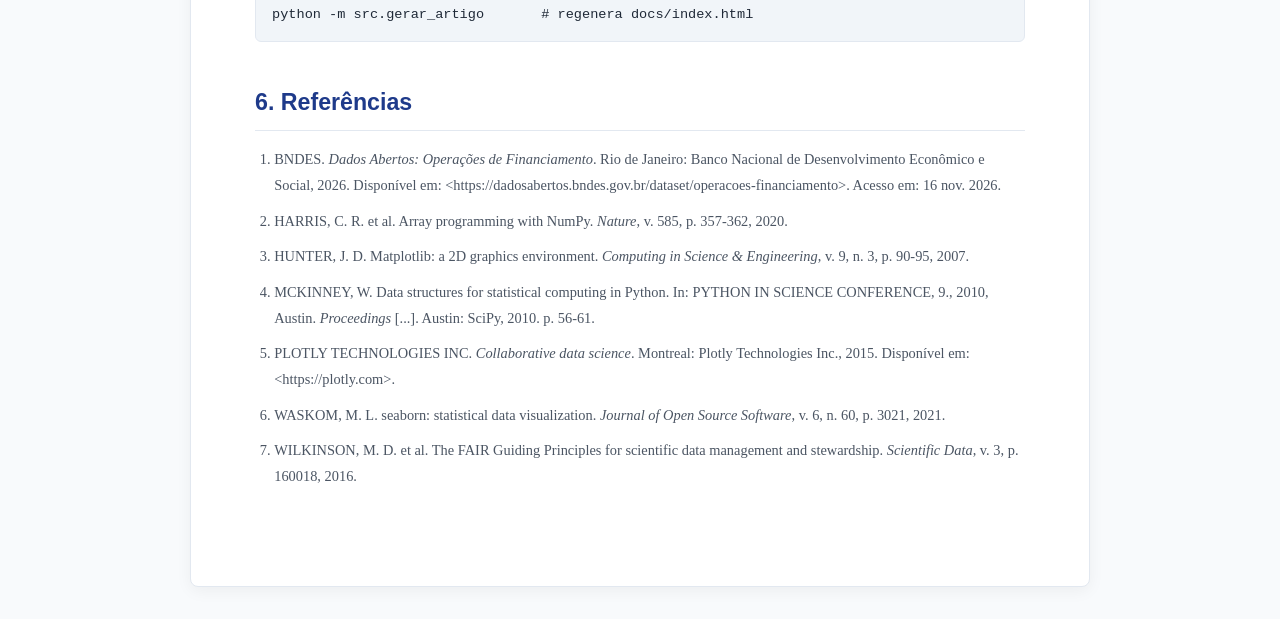
==== commit cee472c8: "Nomes legíveis nos setores e dicas com unidades e valores completos nos gráficos" ====
--- a/docs/index.html
+++ b/docs/index.html
@@ -315,7 +315,7 @@
       </p>
       <figure>
         <div class="chart-container" role="img" aria-label="Dois gráficos de barras horizontais: participação de cada setor e de cada região no valor contratado.">
-<div style="height:400px; width:100%;">                            <div id="fig-setor" class="plotly-graph-div" style="height:100%; width:100%;"></div>            <script>                window.PLOTLYENV=window.PLOTLYENV || {};                                if (document.getElementById("fig-setor")) {                    Plotly.newPlot(                        "fig-setor",                        [{"hovertemplate":"%{y}: %{x:.1f}%\u003cextra\u003e\u003c\u002fextra\u003e","marker":{"color":"#2a78d6"},"orientation":"h","text":["1,9%","14,5%","23,3%","60,3%"],"textposition":"outside","x":{"dtype":"f8","bdata":"Zu06AZeC\u002fj\u002fjcai1TAEtQGPZEEHfQjdAa58DeigqTkA="},"y":["Agropecu\u00e1ria","Comercio\u002fservicos","Industria","Infraestrutura"],"type":"bar","xaxis":"x","yaxis":"y"},{"hovertemplate":"%{y}: %{x:.1f}%\u003cextra\u003e\u003c\u002fextra\u003e","marker":{"color":["#2a78d6","#2a78d6","#2a78d6","#2a78d6","#86b6ef","#2a78d6"]},"orientation":"h","text":["7,9%","8,8%","12,4%","15,5%","18,8%","36,6%"],"textposition":"outside","x":{"dtype":"f8","bdata":"521J5zRxH0A6G1EtdLIhQDOtg8pV0ShA0YUUwoz8LkC3QQI2ScIyQNldmxmfUEJA"},"y":["Norte","Centro-Oeste","Sul","Nordeste","Sem UF \u00fanica","Sudeste"],"type":"bar","xaxis":"x2","yaxis":"y2"}],                        {"template":{"data":{"histogram2dcontour":[{"type":"histogram2dcontour","colorbar":{"outlinewidth":0,"ticks":""},"colorscale":[[0.0,"#0d0887"],[0.1111111111111111,"#46039f"],[0.2222222222222222,"#7201a8"],[0.3333333333333333,"#9c179e"],[0.4444444444444444,"#bd3786"],[0.5555555555555556,"#d8576b"],[0.6666666666666666,"#ed7953"],[0.7777777777777778,"#fb9f3a"],[0.8888888888888888,"#fdca26"],[1.0,"#f0f921"]]}],"choropleth":[{"type":"choropleth","colorbar":{"outlinewidth":0,"ticks":""}}],"histogram2d":[{"type":"histogram2d","colorbar":{"outlinewidth":0,"ticks":""},"colorscale":[[0.0,"#0d0887"],[0.1111111111111111,"#46039f"],[0.2222222222222222,"#7201a8"],[0.3333333333333333,"#9c179e"],[0.4444444444444444,"#bd3786"],[0.5555555555555556,"#d8576b"],[0.6666666666666666,"#ed7953"],[0.7777777777777778,"#fb9f3a"],[0.8888888888888888,"#fdca26"],[1.0,"#f0f921"]]}],"heatmap":[{"type":"heatmap","colorbar":{"outlinewidth":0,"ticks":""},"colorscale":[[0.0,"#0d0887"],[0.1111111111111111,"#46039f"],[0.2222222222222222,"#7201a8"],[0.3333333333333333,"#9c179e"],[0.4444444444444444,"#bd3786"],[0.5555555555555556,"#d8576b"],[0.6666666666666666,"#ed7953"],[0.7777777777777778,"#fb9f3a"],[0.8888888888888888,"#fdca26"],[1.0,"#f0f921"]]}],"contourcarpet":[{"type":"contourcarpet","colorbar":{"outlinewidth":0,"ticks":""}}],"contour":[{"type":"contour","colorbar":{"outlinewidth":0,"ticks":""},"colorscale":[[0.0,"#0d0887"],[0.1111111111111111,"#46039f"],[0.2222222222222222,"#7201a8"],[0.3333333333333333,"#9c179e"],[0.4444444444444444,"#bd3786"],[0.5555555555555556,"#d8576b"],[0.6666666666666666,"#ed7953"],[0.7777777777777778,"#fb9f3a"],[0.8888888888888888,"#fdca26"],[1.0,"#f0f921"]]}],"surface":[{"type":"surface","colorbar":{"outlinewidth":0,"ticks":""},"colorscale":[[0.0,"#0d0887"],[0.1111111111111111,"#46039f"],[0.2222222222222222,"#7201a8"],[0.3333333333333333,"#9c179e"],[0.4444444444444444,"#bd3786"],[0.5555555555555556,"#d8576b"],[0.6666666666666666,"#ed7953"],[0.7777777777777778,"#fb9f3a"],[0.8888888888888888,"#fdca26"],[1.0,"#f0f921"]]}],"mesh3d":[{"type":"mesh3d","colorbar":{"outlinewidth":0,"ticks":""}}],"scatter":[{"fillpattern":{"fillmode":"overlay","size":10,"solidity":0.2},"type":"scatter"}],"parcoords":[{"type":"parcoords","line":{"colorbar":{"outlinewidth":0,"ticks":""}}}],"scatterpolargl":[{"type":"scatterpolargl","marker":{"colorbar":{"outlinewidth":0,"ticks":""}}}],"bar":[{"error_x":{"color":"#2a3f5f"},"error_y":{"color":"#2a3f5f"},"marker":{"line":{"color":"#E5ECF6","width":0.5},"pattern":{"fillmode":"overlay","size":10,"solidity":0.2}},"type":"bar"}],"scattergeo":[{"type":"scattergeo","marker":{"colorbar":{"outlinewidth":0,"ticks":""}}}],"scatterpolar":[{"type":"scatterpolar","marker":{"colorbar":{"outlinewidth":0,"ticks":""}}}],"histogram":[{"marker":{"pattern":{"fillmode":"overlay","size":10,"solidity":0.2}},"type":"histogram"}],"scattergl":[{"type":"scattergl","marker":{"colorbar":{"outlinewidth":0,"ticks":""}}}],"scatter3d":[{"type":"scatter3d","line":{"colorbar":{"outlinewidth":0,"ticks":""}},"marker":{"colorbar":{"outlinewidth":0,"ticks":""}}}],"scattermap":[{"type":"scattermap","marker":{"colorbar":{"outlinewidth":0,"ticks":""}}}],"scatterternary":[{"type":"scatterternary","marker":{"colorbar":{"outlinewidth":0,"ticks":""}}}],"scattercarpet":[{"type":"scattercarpet","marker":{"colorbar":{"outlinewidth":0,"ticks":""}}}],"carpet":[{"aaxis":{"endlinecolor":"#2a3f5f","gridcolor":"white","linecolor":"white","minorgridcolor":"white","startlinecolor":"#2a3f5f"},"baxis":{"endlinecolor":"#2a3f5f","gridcolor":"white","linecolor":"white","minorgridcolor":"white","startlinecolor":"#2a3f5f"},"type":"carpet"}],"table":[{"cells":{"fill":{"color":"#EBF0F8"},"line":{"color":"white"}},"header":{"fill":{"color":"#C8D4E3"},"line":{"color":"white"}},"type":"table"}],"barpolar":[{"marker":{"line":{"color":"#E5ECF6","width":0.5},"pattern":{"fillmode":"overlay","size":10,"solidity":0.2}},"type":"barpolar"}],"pie":[{"automargin":true,"type":"pie"}]},"layout":{"autotypenumbers":"strict","colorway":["#636efa","#EF553B","#00cc96","#ab63fa","#FFA15A","#19d3f3","#FF6692","#B6E880","#FF97FF","#FECB52"],"font":{"color":"#2a3f5f"},"hovermode":"closest","hoverlabel":{"align":"left"},"paper_bgcolor":"white","plot_bgcolor":"#E5ECF6","polar":{"bgcolor":"#E5ECF6","angularaxis":{"gridcolor":"white","linecolor":"white","ticks":""},"radialaxis":{"gridcolor":"white","linecolor":"white","ticks":""}},"ternary":{"bgcolor":"#E5ECF6","aaxis":{"gridcolor":"white","linecolor":"white","ticks":""},"baxis":{"gridcolor":"white","linecolor":"white","ticks":""},"caxis":{"gridcolor":"white","linecolor":"white","ticks":""}},"coloraxis":{"colorbar":{"outlinewidth":0,"ticks":""}},"colorscale":{"sequential":[[0.0,"#0d0887"],[0.1111111111111111,"#46039f"],[0.2222222222222222,"#7201a8"],[0.3333333333333333,"#9c179e"],[0.4444444444444444,"#bd3786"],[0.5555555555555556,"#d8576b"],[0.6666666666666666,"#ed7953"],[0.7777777777777778,"#fb9f3a"],[0.8888888888888888,"#fdca26"],[1.0,"#f0f921"]],"sequentialminus":[[0.0,"#0d0887"],[0.1111111111111111,"#46039f"],[0.2222222222222222,"#7201a8"],[0.3333333333333333,"#9c179e"],[0.4444444444444444,"#bd3786"],[0.5555555555555556,"#d8576b"],[0.6666666666666666,"#ed7953"],[0.7777777777777778,"#fb9f3a"],[0.8888888888888888,"#fdca26"],[1.0,"#f0f921"]],"diverging":[[0,"#8e0152"],[0.1,"#c51b7d"],[0.2,"#de77ae"],[0.3,"#f1b6da"],[0.4,"#fde0ef"],[0.5,"#f7f7f7"],[0.6,"#e6f5d0"],[0.7,"#b8e186"],[0.8,"#7fbc41"],[0.9,"#4d9221"],[1,"#276419"]]},"xaxis":{"gridcolor":"white","linecolor":"white","ticks":"","title":{"standoff":15},"zerolinecolor":"white","automargin":true,"zerolinewidth":2},"yaxis":{"gridcolor":"white","linecolor":"white","ticks":"","title":{"standoff":15},"zerolinecolor":"white","automargin":true,"zerolinewidth":2},"scene":{"xaxis":{"backgroundcolor":"#E5ECF6","gridcolor":"white","linecolor":"white","showbackground":true,"ticks":"","zerolinecolor":"white","gridwidth":2},"yaxis":{"backgroundcolor":"#E5ECF6","gridcolor":"white","linecolor":"white","showbackground":true,"ticks":"","zerolinecolor":"white","gridwidth":2},"zaxis":{"backgroundcolor":"#E5ECF6","gridcolor":"white","linecolor":"white","showbackground":true,"ticks":"","zerolinecolor":"white","gridwidth":2}},"shapedefaults":{"line":{"color":"#2a3f5f"}},"annotationdefaults":{"arrowcolor":"#2a3f5f","arrowhead":0,"arrowwidth":1},"geo":{"bgcolor":"white","landcolor":"#E5ECF6","subunitcolor":"white","showland":true,"showlakes":true,"lakecolor":"white"},"title":{"x":0.05}}},"xaxis":{"anchor":"y","domain":[0.0,0.39],"gridcolor":"#e5e7eb","linecolor":"#e5e7eb","zeroline":false,"range":[0,75.41170031043161]},"yaxis":{"anchor":"x","domain":[0.0,1.0],"gridcolor":"#e5e7eb","linecolor":"#e5e7eb","zeroline":false},"xaxis2":{"anchor":"y2","domain":[0.61,1.0],"gridcolor":"#e5e7eb","linecolor":"#e5e7eb","zeroline":false,"range":[0,45.7873191843779]},"yaxis2":{"anchor":"x2","domain":[0.0,1.0],"gridcolor":"#e5e7eb","linecolor":"#e5e7eb","zeroline":false},"annotations":[{"font":{"size":16},"showarrow":false,"text":"Setor (%)","x":0.195,"xanchor":"center","xref":"paper","y":1.0,"yanchor":"bottom","yref":"paper"},{"font":{"size":16},"showarrow":false,"text":"Regi\u00e3o (%)","x":0.8049999999999999,"xanchor":"center","xref":"paper","y":1.0,"yanchor":"bottom","yref":"paper"}],"margin":{"t":40,"r":40,"l":20,"b":40},"font":{"family":"-apple-system, BlinkMacSystemFont, Segoe UI, Roboto, Helvetica, Arial, sans-serif","size":13,"color":"#1f2937"},"legend":{"orientation":"h","yanchor":"bottom","y":1.02,"x":0},"hoverlabel":{"font":{"family":"-apple-system, BlinkMacSystemFont, Segoe UI, Roboto, Helvetica, Arial, sans-serif"}},"height":400,"plot_bgcolor":"white","paper_bgcolor":"white","separators":",.","showlegend":false,"bargap":0.3},                        {"responsive": true, "displayModeBar": false}                    )                };            </script>        </div>
+<div style="height:400px; width:100%;">                            <div id="fig-setor" class="plotly-graph-div" style="height:100%; width:100%;"></div>            <script>                window.PLOTLYENV=window.PLOTLYENV || {};                                if (document.getElementById("fig-setor")) {                    Plotly.newPlot(                        "fig-setor",                        [{"hovertemplate":"%{y}: %{x:.1f}%\u003cextra\u003e\u003c\u002fextra\u003e","marker":{"color":"#2a78d6"},"orientation":"h","text":["1,9%","14,5%","23,3%","60,3%"],"textposition":"outside","x":{"dtype":"f8","bdata":"Zu06AZeC\u002fj\u002fjcai1TAEtQGPZEEHfQjdAa58DeigqTkA="},"y":["Agropecu\u00e1ria","Com\u00e9rcio e servi\u00e7os","Ind\u00fastria","Infraestrutura"],"type":"bar","xaxis":"x","yaxis":"y"},{"hovertemplate":"%{y}: %{x:.1f}%\u003cextra\u003e\u003c\u002fextra\u003e","marker":{"color":["#2a78d6","#2a78d6","#2a78d6","#2a78d6","#86b6ef","#2a78d6"]},"orientation":"h","text":["7,9%","8,8%","12,4%","15,5%","18,8%","36,6%"],"textposition":"outside","x":{"dtype":"f8","bdata":"521J5zRxH0A6G1EtdLIhQDOtg8pV0ShA0YUUwoz8LkC3QQI2ScIyQNldmxmfUEJA"},"y":["Norte","Centro-Oeste","Sul","Nordeste","Sem UF \u00fanica","Sudeste"],"type":"bar","xaxis":"x2","yaxis":"y2"}],                        {"template":{"data":{"histogram2dcontour":[{"type":"histogram2dcontour","colorbar":{"outlinewidth":0,"ticks":""},"colorscale":[[0.0,"#0d0887"],[0.1111111111111111,"#46039f"],[0.2222222222222222,"#7201a8"],[0.3333333333333333,"#9c179e"],[0.4444444444444444,"#bd3786"],[0.5555555555555556,"#d8576b"],[0.6666666666666666,"#ed7953"],[0.7777777777777778,"#fb9f3a"],[0.8888888888888888,"#fdca26"],[1.0,"#f0f921"]]}],"choropleth":[{"type":"choropleth","colorbar":{"outlinewidth":0,"ticks":""}}],"histogram2d":[{"type":"histogram2d","colorbar":{"outlinewidth":0,"ticks":""},"colorscale":[[0.0,"#0d0887"],[0.1111111111111111,"#46039f"],[0.2222222222222222,"#7201a8"],[0.3333333333333333,"#9c179e"],[0.4444444444444444,"#bd3786"],[0.5555555555555556,"#d8576b"],[0.6666666666666666,"#ed7953"],[0.7777777777777778,"#fb9f3a"],[0.8888888888888888,"#fdca26"],[1.0,"#f0f921"]]}],"heatmap":[{"type":"heatmap","colorbar":{"outlinewidth":0,"ticks":""},"colorscale":[[0.0,"#0d0887"],[0.1111111111111111,"#46039f"],[0.2222222222222222,"#7201a8"],[0.3333333333333333,"#9c179e"],[0.4444444444444444,"#bd3786"],[0.5555555555555556,"#d8576b"],[0.6666666666666666,"#ed7953"],[0.7777777777777778,"#fb9f3a"],[0.8888888888888888,"#fdca26"],[1.0,"#f0f921"]]}],"contourcarpet":[{"type":"contourcarpet","colorbar":{"outlinewidth":0,"ticks":""}}],"contour":[{"type":"contour","colorbar":{"outlinewidth":0,"ticks":""},"colorscale":[[0.0,"#0d0887"],[0.1111111111111111,"#46039f"],[0.2222222222222222,"#7201a8"],[0.3333333333333333,"#9c179e"],[0.4444444444444444,"#bd3786"],[0.5555555555555556,"#d8576b"],[0.6666666666666666,"#ed7953"],[0.7777777777777778,"#fb9f3a"],[0.8888888888888888,"#fdca26"],[1.0,"#f0f921"]]}],"surface":[{"type":"surface","colorbar":{"outlinewidth":0,"ticks":""},"colorscale":[[0.0,"#0d0887"],[0.1111111111111111,"#46039f"],[0.2222222222222222,"#7201a8"],[0.3333333333333333,"#9c179e"],[0.4444444444444444,"#bd3786"],[0.5555555555555556,"#d8576b"],[0.6666666666666666,"#ed7953"],[0.7777777777777778,"#fb9f3a"],[0.8888888888888888,"#fdca26"],[1.0,"#f0f921"]]}],"mesh3d":[{"type":"mesh3d","colorbar":{"outlinewidth":0,"ticks":""}}],"scatter":[{"fillpattern":{"fillmode":"overlay","size":10,"solidity":0.2},"type":"scatter"}],"parcoords":[{"type":"parcoords","line":{"colorbar":{"outlinewidth":0,"ticks":""}}}],"scatterpolargl":[{"type":"scatterpolargl","marker":{"colorbar":{"outlinewidth":0,"ticks":""}}}],"bar":[{"error_x":{"color":"#2a3f5f"},"error_y":{"color":"#2a3f5f"},"marker":{"line":{"color":"#E5ECF6","width":0.5},"pattern":{"fillmode":"overlay","size":10,"solidity":0.2}},"type":"bar"}],"scattergeo":[{"type":"scattergeo","marker":{"colorbar":{"outlinewidth":0,"ticks":""}}}],"scatterpolar":[{"type":"scatterpolar","marker":{"colorbar":{"outlinewidth":0,"ticks":""}}}],"histogram":[{"marker":{"pattern":{"fillmode":"overlay","size":10,"solidity":0.2}},"type":"histogram"}],"scattergl":[{"type":"scattergl","marker":{"colorbar":{"outlinewidth":0,"ticks":""}}}],"scatter3d":[{"type":"scatter3d","line":{"colorbar":{"outlinewidth":0,"ticks":""}},"marker":{"colorbar":{"outlinewidth":0,"ticks":""}}}],"scattermap":[{"type":"scattermap","marker":{"colorbar":{"outlinewidth":0,"ticks":""}}}],"scatterternary":[{"type":"scatterternary","marker":{"colorbar":{"outlinewidth":0,"ticks":""}}}],"scattercarpet":[{"type":"scattercarpet","marker":{"colorbar":{"outlinewidth":0,"ticks":""}}}],"carpet":[{"aaxis":{"endlinecolor":"#2a3f5f","gridcolor":"white","linecolor":"white","minorgridcolor":"white","startlinecolor":"#2a3f5f"},"baxis":{"endlinecolor":"#2a3f5f","gridcolor":"white","linecolor":"white","minorgridcolor":"white","startlinecolor":"#2a3f5f"},"type":"carpet"}],"table":[{"cells":{"fill":{"color":"#EBF0F8"},"line":{"color":"white"}},"header":{"fill":{"color":"#C8D4E3"},"line":{"color":"white"}},"type":"table"}],"barpolar":[{"marker":{"line":{"color":"#E5ECF6","width":0.5},"pattern":{"fillmode":"overlay","size":10,"solidity":0.2}},"type":"barpolar"}],"pie":[{"automargin":true,"type":"pie"}]},"layout":{"autotypenumbers":"strict","colorway":["#636efa","#EF553B","#00cc96","#ab63fa","#FFA15A","#19d3f3","#FF6692","#B6E880","#FF97FF","#FECB52"],"font":{"color":"#2a3f5f"},"hovermode":"closest","hoverlabel":{"align":"left"},"paper_bgcolor":"white","plot_bgcolor":"#E5ECF6","polar":{"bgcolor":"#E5ECF6","angularaxis":{"gridcolor":"white","linecolor":"white","ticks":""},"radialaxis":{"gridcolor":"white","linecolor":"white","ticks":""}},"ternary":{"bgcolor":"#E5ECF6","aaxis":{"gridcolor":"white","linecolor":"white","ticks":""},"baxis":{"gridcolor":"white","linecolor":"white","ticks":""},"caxis":{"gridcolor":"white","linecolor":"white","ticks":""}},"coloraxis":{"colorbar":{"outlinewidth":0,"ticks":""}},"colorscale":{"sequential":[[0.0,"#0d0887"],[0.1111111111111111,"#46039f"],[0.2222222222222222,"#7201a8"],[0.3333333333333333,"#9c179e"],[0.4444444444444444,"#bd3786"],[0.5555555555555556,"#d8576b"],[0.6666666666666666,"#ed7953"],[0.7777777777777778,"#fb9f3a"],[0.8888888888888888,"#fdca26"],[1.0,"#f0f921"]],"sequentialminus":[[0.0,"#0d0887"],[0.1111111111111111,"#46039f"],[0.2222222222222222,"#7201a8"],[0.3333333333333333,"#9c179e"],[0.4444444444444444,"#bd3786"],[0.5555555555555556,"#d8576b"],[0.6666666666666666,"#ed7953"],[0.7777777777777778,"#fb9f3a"],[0.8888888888888888,"#fdca26"],[1.0,"#f0f921"]],"diverging":[[0,"#8e0152"],[0.1,"#c51b7d"],[0.2,"#de77ae"],[0.3,"#f1b6da"],[0.4,"#fde0ef"],[0.5,"#f7f7f7"],[0.6,"#e6f5d0"],[0.7,"#b8e186"],[0.8,"#7fbc41"],[0.9,"#4d9221"],[1,"#276419"]]},"xaxis":{"gridcolor":"white","linecolor":"white","ticks":"","title":{"standoff":15},"zerolinecolor":"white","automargin":true,"zerolinewidth":2},"yaxis":{"gridcolor":"white","linecolor":"white","ticks":"","title":{"standoff":15},"zerolinecolor":"white","automargin":true,"zerolinewidth":2},"scene":{"xaxis":{"backgroundcolor":"#E5ECF6","gridcolor":"white","linecolor":"white","showbackground":true,"ticks":"","zerolinecolor":"white","gridwidth":2},"yaxis":{"backgroundcolor":"#E5ECF6","gridcolor":"white","linecolor":"white","showbackground":true,"ticks":"","zerolinecolor":"white","gridwidth":2},"zaxis":{"backgroundcolor":"#E5ECF6","gridcolor":"white","linecolor":"white","showbackground":true,"ticks":"","zerolinecolor":"white","gridwidth":2}},"shapedefaults":{"line":{"color":"#2a3f5f"}},"annotationdefaults":{"arrowcolor":"#2a3f5f","arrowhead":0,"arrowwidth":1},"geo":{"bgcolor":"white","landcolor":"#E5ECF6","subunitcolor":"white","showland":true,"showlakes":true,"lakecolor":"white"},"title":{"x":0.05}}},"xaxis":{"anchor":"y","domain":[0.0,0.39],"gridcolor":"#e5e7eb","linecolor":"#e5e7eb","zeroline":false,"range":[0,75.41170031043161]},"yaxis":{"anchor":"x","domain":[0.0,1.0],"gridcolor":"#e5e7eb","linecolor":"#e5e7eb","zeroline":false},"xaxis2":{"anchor":"y2","domain":[0.61,1.0],"gridcolor":"#e5e7eb","linecolor":"#e5e7eb","zeroline":false,"range":[0,45.7873191843779]},"yaxis2":{"anchor":"x2","domain":[0.0,1.0],"gridcolor":"#e5e7eb","linecolor":"#e5e7eb","zeroline":false},"annotations":[{"font":{"size":16},"showarrow":false,"text":"Setor (%)","x":0.195,"xanchor":"center","xref":"paper","y":1.0,"yanchor":"bottom","yref":"paper"},{"font":{"size":16},"showarrow":false,"text":"Regi\u00e3o (%)","x":0.8049999999999999,"xanchor":"center","xref":"paper","y":1.0,"yanchor":"bottom","yref":"paper"}],"margin":{"t":40,"r":40,"l":20,"b":40},"font":{"family":"-apple-system, BlinkMacSystemFont, Segoe UI, Roboto, Helvetica, Arial, sans-serif","size":13,"color":"#1f2937"},"legend":{"orientation":"h","yanchor":"bottom","y":1.02,"x":0},"hoverlabel":{"font":{"family":"-apple-system, BlinkMacSystemFont, Segoe UI, Roboto, Helvetica, Arial, sans-serif"}},"height":400,"plot_bgcolor":"white","paper_bgcolor":"white","separators":",.","showlegend":false,"bargap":0.3},                        {"responsive": true, "displayModeBar": false}                    )                };            </script>        </div>
 <noscript>Este gráfico interativo precisa de JavaScript; a legenda e o texto descrevem o resultado.</noscript>
 </div>
         <figcaption>Figura 5: Participação por setor BNDES e por região do país no valor contratado (%).</figcaption>
@@ -363,7 +363,7 @@
       </p>
       <figure>
         <div class="chart-container" role="img" aria-label="Gráfico de dispersão do prazo de amortização contra o valor contratado nas operações reembolsáveis, separando as com e sem apoio à inovação.">
-<div style="height:460px; width:100%;">                            <div id="fig-dispersao" class="plotly-graph-div" style="height:100%; width:100%;"></div>            <script>                window.PLOTLYENV=window.PLOTLYENV || {};                                if (document.getElementById("fig-dispersao")) {                    Plotly.newPlot(                        "fig-dispersao",                        [{"customdata":[["GRANDE","INFRAESTRUTURA",5.5],["GRANDE","INDUSTRIA",2.91],["GRANDE","INFRAESTRUTURA",1.36],["GRANDE","INDUSTRIA",1.76],["GRANDE","INFRAESTRUTURA",4.5],["GRANDE","INDUSTRIA",1.92],["GRANDE","INDUSTRIA",1.5],["GRANDE","INFRAESTRUTURA",2.09],["GRANDE","INFRAESTRUTURA",1.88],["GRANDE","INFRAESTRUTURA",2.42],["GRANDE","INFRAESTRUTURA",1.66],["GRANDE","INFRAESTRUTURA",1.8],["GRANDE","INDUSTRIA",2.32],["GRANDE","INFRAESTRUTURA",2.05],["GRANDE","INFRAESTRUTURA",2.7],["GRANDE","INFRAESTRUTURA",1.5],["GRANDE","INFRAESTRUTURA",2.65],["GRANDE","INFRAESTRUTURA",3.0],["GRANDE","INDUSTRIA",2.17],["M\u00c9DIA","INDUSTRIA",3.78],["GRANDE","INFRAESTRUTURA",1.65],["GRANDE","INFRAESTRUTURA",5.34],["GRANDE","INFRAESTRUTURA",3.0],["GRANDE","INDUSTRIA",3.5],["GRANDE","INFRAESTRUTURA",5.5],["GRANDE","INFRAESTRUTURA",2.18],["GRANDE","COMERCIO\u002fSERVICOS",3.5],["GRANDE","INDUSTRIA",1.5],["GRANDE","INFRAESTRUTURA",3.0],["GRANDE","INDUSTRIA",3.5],["GRANDE","INFRAESTRUTURA",2.03],["GRANDE","INFRAESTRUTURA",3.5],["GRANDE","INDUSTRIA",2.7],["GRANDE","INFRAESTRUTURA",2.18],["GRANDE","INFRAESTRUTURA",2.58],["GRANDE","INDUSTRIA",9.5],["GRANDE","INDUSTRIA",3.2],["GRANDE","INDUSTRIA",2.35],["GRANDE","INFRAESTRUTURA",9.3],["GRANDE","INFRAESTRUTURA",2.75],["GRANDE","INFRAESTRUTURA",3.8],["GRANDE","INFRAESTRUTURA",1.5],["GRANDE","COMERCIO\u002fSERVICOS",6.0],["GRANDE","INFRAESTRUTURA",3.09],["GRANDE","INFRAESTRUTURA",2.25],["GRANDE","COMERCIO\u002fSERVICOS",9.911429],["GRANDE","AGROPECU\u00c1RIA",3.28],["GRANDE","INDUSTRIA",1.9],["GRANDE","INDUSTRIA",3.25],["M\u00c9DIA","INFRAESTRUTURA",6.0],["GRANDE","COMERCIO\u002fSERVICOS",1.46],["GRANDE","INFRAESTRUTURA",1.5],["GRANDE","INDUSTRIA",2.36],["GRANDE","INDUSTRIA",7.0],["GRANDE","COMERCIO\u002fSERVICOS",3.0],["GRANDE","INDUSTRIA",1.8],["GRANDE","AGROPECU\u00c1RIA",2.65],["PEQUENA","INFRAESTRUTURA",1.5],["GRANDE","INDUSTRIA",2.0],["GRANDE","INFRAESTRUTURA",0.0],["GRANDE","INDUSTRIA",2.12],["GRANDE","COMERCIO\u002fSERVICOS",1.7],["PEQUENA","INDUSTRIA",3.5],["GRANDE","INDUSTRIA",2.12],["GRANDE","INFRAESTRUTURA",3.71],["GRANDE","INDUSTRIA",1.92],["GRANDE","INDUSTRIA",1.8],["GRANDE","AGROPECU\u00c1RIA",3.7],["GRANDE","INDUSTRIA",3.58],["GRANDE","COMERCIO\u002fSERVICOS",1.34],["GRANDE","INDUSTRIA",1.8],["M\u00c9DIA","INFRAESTRUTURA",2.25],["GRANDE","COMERCIO\u002fSERVICOS",2.5],["GRANDE","COMERCIO\u002fSERVICOS",1.5],["GRANDE","INFRAESTRUTURA",1.92],["GRANDE","INDUSTRIA",2.36],["GRANDE","AGROPECU\u00c1RIA",3.15],["GRANDE","INFRAESTRUTURA",2.45],["GRANDE","INDUSTRIA",5.5],["GRANDE","INDUSTRIA",6.0],["GRANDE","INFRAESTRUTURA",3.96],["GRANDE","INFRAESTRUTURA",5.0],["GRANDE","INFRAESTRUTURA",3.4],["GRANDE","INDUSTRIA",1.5],["GRANDE","AGROPECU\u00c1RIA",4.06],["GRANDE","INFRAESTRUTURA",3.8],["GRANDE","INFRAESTRUTURA",3.68],["GRANDE","INDUSTRIA",4.75],["GRANDE","INFRAESTRUTURA",0.0],["M\u00c9DIA","COMERCIO\u002fSERVICOS",0.0],["GRANDE","INDUSTRIA",0.0],["GRANDE","INDUSTRIA",2.26],["GRANDE","INFRAESTRUTURA",3.55],["GRANDE","COMERCIO\u002fSERVICOS",3.0],["GRANDE","INFRAESTRUTURA",2.49],["GRANDE","INFRAESTRUTURA",3.3],["GRANDE","INFRAESTRUTURA",3.0],["GRANDE","COMERCIO\u002fSERVICOS",1.4],["GRANDE","AGROPECU\u00c1RIA",1.15],["GRANDE","INFRAESTRUTURA",4.55],["GRANDE","INFRAESTRUTURA",4.3],["M\u00c9DIA","INFRAESTRUTURA",1.1],["GRANDE","INDUSTRIA",0.0],["GRANDE","INDUSTRIA",1.65],["GRANDE","COMERCIO\u002fSERVICOS",4.0],["GRANDE","INFRAESTRUTURA",3.09],["GRANDE","INFRAESTRUTURA",2.62],["GRANDE","COMERCIO\u002fSERVICOS",2.36],["GRANDE","INDUSTRIA",6.5],["GRANDE","INFRAESTRUTURA",2.48],["GRANDE","INDUSTRIA",1.76],["GRANDE","INFRAESTRUTURA",1.67],["MICRO","AGROPECU\u00c1RIA",1.8],["GRANDE","INDUSTRIA",1.5],["GRANDE","INDUSTRIA",1.36],["GRANDE","AGROPECU\u00c1RIA",0.0],["M\u00c9DIA","INFRAESTRUTURA",4.5],["GRANDE","INDUSTRIA",4.5],["GRANDE","COMERCIO\u002fSERVICOS",3.0],["GRANDE","INFRAESTRUTURA",0.001],["GRANDE","COMERCIO\u002fSERVICOS",5.02],["GRANDE","INFRAESTRUTURA",4.5],["GRANDE","INFRAESTRUTURA",1.67],["GRANDE","INDUSTRIA",2.85],["GRANDE","INDUSTRIA",1.8],["M\u00c9DIA","INFRAESTRUTURA",1.1],["GRANDE","INFRAESTRUTURA",3.17],["GRANDE","INFRAESTRUTURA",5.75],["GRANDE","INFRAESTRUTURA",1.67],["GRANDE","INDUSTRIA",0.0],["GRANDE","INFRAESTRUTURA",2.6],["GRANDE","INFRAESTRUTURA",3.23],["GRANDE","INFRAESTRUTURA",2.5],["GRANDE","INFRAESTRUTURA",3.54],["GRANDE","INFRAESTRUTURA",4.5],["M\u00c9DIA","INDUSTRIA",4.58],["GRANDE","INFRAESTRUTURA",2.81],["GRANDE","INDUSTRIA",2.69],["GRANDE","INDUSTRIA",2.23],["GRANDE","COMERCIO\u002fSERVICOS",0.8],["GRANDE","INDUSTRIA",3.0],["GRANDE","INDUSTRIA",2.09],["GRANDE","INFRAESTRUTURA",3.0],["MICRO","INFRAESTRUTURA",1.0],["GRANDE","INFRAESTRUTURA",2.74],["GRANDE","INFRAESTRUTURA",2.18],["GRANDE","INDUSTRIA",4.5],["M\u00c9DIA","COMERCIO\u002fSERVICOS",1.0],["GRANDE","INFRAESTRUTURA",0.0],["GRANDE","INFRAESTRUTURA",2.6],["GRANDE","INFRAESTRUTURA",2.55],["GRANDE","INFRAESTRUTURA",4.8],["GRANDE","INFRAESTRUTURA",3.61],["GRANDE","INDUSTRIA",1.5],["GRANDE","INFRAESTRUTURA",2.88],["GRANDE","INFRAESTRUTURA",3.25],["GRANDE","INDUSTRIA",2.45],["GRANDE","INFRAESTRUTURA",1.34],["GRANDE","INFRAESTRUTURA",2.05],["GRANDE","INFRAESTRUTURA",2.81],["GRANDE","INDUSTRIA",2.42],["GRANDE","INFRAESTRUTURA",2.15],["M\u00c9DIA","INFRAESTRUTURA",6.9045],["GRANDE","INFRAESTRUTURA",2.5],["GRANDE","INDUSTRIA",3.0],["GRANDE","INDUSTRIA",2.79],["M\u00c9DIA","COMERCIO\u002fSERVICOS",0.0],["M\u00c9DIA","AGROPECU\u00c1RIA",3.33],["GRANDE","INFRAESTRUTURA",4.35],["GRANDE","INDUSTRIA",0.0],["GRANDE","INDUSTRIA",3.0],["GRANDE","INFRAESTRUTURA",3.22],["GRANDE","INDUSTRIA",1.5],["GRANDE","INFRAESTRUTURA",3.0],["M\u00c9DIA","AGROPECU\u00c1RIA",3.33],["GRANDE","INFRAESTRUTURA",3.5],["GRANDE","INDUSTRIA",2.18],["GRANDE","INDUSTRIA",1.96],["GRANDE","INFRAESTRUTURA",5.5],["GRANDE","INDUSTRIA",3.0],["GRANDE","COMERCIO\u002fSERVICOS",4.5],["GRANDE","INFRAESTRUTURA",3.1],["GRANDE","INDUSTRIA",4.4],["GRANDE","INDUSTRIA",3.0],["M\u00c9DIA","INDUSTRIA",1.55],["GRANDE","INDUSTRIA",0.0],["GRANDE","INFRAESTRUTURA",5.0],["PEQUENA","COMERCIO\u002fSERVICOS",3.4],["GRANDE","INDUSTRIA",2.0],["GRANDE","INFRAESTRUTURA",3.08],["GRANDE","INFRAESTRUTURA",4.0],["GRANDE","INDUSTRIA",2.2],["M\u00c9DIA","INFRAESTRUTURA",5.0],["GRANDE","INFRAESTRUTURA",2.5],["GRANDE","INFRAESTRUTURA",4.79],["GRANDE","INFRAESTRUTURA",2.12],["MICRO","INDUSTRIA",1.83],["GRANDE","COMERCIO\u002fSERVICOS",2.8],["GRANDE","AGROPECU\u00c1RIA",6.5],["GRANDE","INFRAESTRUTURA",1.92],["GRANDE","INDUSTRIA",3.8],["GRANDE","AGROPECU\u00c1RIA",2.7],["PEQUENA","COMERCIO\u002fSERVICOS",1.5],["GRANDE","AGROPECU\u00c1RIA",2.42],["GRANDE","INFRAESTRUTURA",3.3],["GRANDE","INFRAESTRUTURA",6.0],["M\u00c9DIA","COMERCIO\u002fSERVICOS",0.0],["GRANDE","INFRAESTRUTURA",2.88],["GRANDE","INDUSTRIA",1.8],["GRANDE","COMERCIO\u002fSERVICOS",1.7],["GRANDE","INDUSTRIA",2.5],["GRANDE","INDUSTRIA",3.98],["GRANDE","INFRAESTRUTURA",3.0],["GRANDE","INDUSTRIA",2.7],["GRANDE","AGROPECU\u00c1RIA",2.12],["GRANDE","INFRAESTRUTURA",1.89],["GRANDE","INFRAESTRUTURA",3.18],["GRANDE","INFRAESTRUTURA",4.9],["GRANDE","INFRAESTRUTURA",4.72],["GRANDE","INDUSTRIA",2.5],["GRANDE","INDUSTRIA",3.23],["GRANDE","INFRAESTRUTURA",4.12],["GRANDE","INFRAESTRUTURA",2.48],["GRANDE","INFRAESTRUTURA",5.55],["GRANDE","COMERCIO\u002fSERVICOS",5.3],["GRANDE","INDUSTRIA",3.0],["GRANDE","COMERCIO\u002fSERVICOS",2.7],["GRANDE","COMERCIO\u002fSERVICOS",1.9],["GRANDE","INFRAESTRUTURA",5.85],["GRANDE","INDUSTRIA",0.0],["M\u00c9DIA","INDUSTRIA",2.5],["GRANDE","INDUSTRIA",5.5],["GRANDE","COMERCIO\u002fSERVICOS",2.17],["GRANDE","INDUSTRIA",5.0],["GRANDE","INFRAESTRUTURA",2.06],["GRANDE","COMERCIO\u002fSERVICOS",3.0],["GRANDE","INFRAESTRUTURA",2.5],["GRANDE","INFRAESTRUTURA",2.02],["GRANDE","INFRAESTRUTURA",8.7],["GRANDE","INDUSTRIA",4.5],["GRANDE","INFRAESTRUTURA",1.4],["GRANDE","INFRAESTRUTURA",2.18],["GRANDE","INFRAESTRUTURA",4.35],["M\u00c9DIA","INFRAESTRUTURA",2.28],["GRANDE","INDUSTRIA",1.8],["GRANDE","INFRAESTRUTURA",2.06],["GRANDE","INDUSTRIA",3.55],["GRANDE","INDUSTRIA",1.8],["GRANDE","COMERCIO\u002fSERVICOS",3.42],["GRANDE","INDUSTRIA",2.45],["GRANDE","INFRAESTRUTURA",2.0],["GRANDE","INFRAESTRUTURA",2.63],["GRANDE","INDUSTRIA",2.48],["GRANDE","INFRAESTRUTURA",5.0],["GRANDE","INFRAESTRUTURA",2.88],["GRANDE","INFRAESTRUTURA",2.5],["GRANDE","COMERCIO\u002fSERVICOS",3.0],["GRANDE","INFRAESTRUTURA",1.0],["GRANDE","INFRAESTRUTURA",2.18],["GRANDE","INDUSTRIA",1.8],["MICRO","INFRAESTRUTURA",2.4],["GRANDE","INDUSTRIA",3.88],["GRANDE","INDUSTRIA",2.45],["GRANDE","COMERCIO\u002fSERVICOS",2.0],["GRANDE","INFRAESTRUTURA",3.3],["GRANDE","INFRAESTRUTURA",4.7],["GRANDE","INDUSTRIA",2.26],["GRANDE","INDUSTRIA",2.05],["GRANDE","INFRAESTRUTURA",4.5],["GRANDE","INDUSTRIA",2.95],["GRANDE","INFRAESTRUTURA",1.4],["GRANDE","INDUSTRIA",1.8],["GRANDE","COMERCIO\u002fSERVICOS",4.5],["GRANDE","COMERCIO\u002fSERVICOS",1.58],["GRANDE","COMERCIO\u002fSERVICOS",1.5],["GRANDE","COMERCIO\u002fSERVICOS",0.0],["GRANDE","INDUSTRIA",2.08],["GRANDE","INFRAESTRUTURA",1.63],["GRANDE","INFRAESTRUTURA",2.3],["GRANDE","INDUSTRIA",1.8],["GRANDE","INFRAESTRUTURA",3.05],["GRANDE","INFRAESTRUTURA",2.4],["GRANDE","INFRAESTRUTURA",1.63],["GRANDE","COMERCIO\u002fSERVICOS",1.5],["GRANDE","INDUSTRIA",1.7],["GRANDE","INFRAESTRUTURA",3.8],["GRANDE","INFRAESTRUTURA",2.64],["GRANDE","INDUSTRIA",1.34],["GRANDE","INFRAESTRUTURA",1.97],["GRANDE","INFRAESTRUTURA",4.43],["GRANDE","INFRAESTRUTURA",1.0],["GRANDE","COMERCIO\u002fSERVICOS",3.17],["GRANDE","INDUSTRIA",0.0],["GRANDE","INDUSTRIA",1.5],["GRANDE","INDUSTRIA",3.0],["GRANDE","INFRAESTRUTURA",2.51],["GRANDE","COMERCIO\u002fSERVICOS",3.3],["GRANDE","INFRAESTRUTURA",2.34],["GRANDE","INDUSTRIA",3.0],["GRANDE","INFRAESTRUTURA",3.38],["GRANDE","INFRAESTRUTURA",0.0],["GRANDE","INFRAESTRUTURA",2.68],["GRANDE","INDUSTRIA",2.3],["GRANDE","INFRAESTRUTURA",2.3],["M\u00c9DIA","INFRAESTRUTURA",5.5],["GRANDE","COMERCIO\u002fSERVICOS",2.0],["GRANDE","INFRAESTRUTURA",4.5],["GRANDE","INFRAESTRUTURA",1.55],["GRANDE","INFRAESTRUTURA",2.51],["GRANDE","COMERCIO\u002fSERVICOS",1.4],["GRANDE","INFRAESTRUTURA",2.75],["GRANDE","INFRAESTRUTURA",2.18],["GRANDE","INFRAESTRUTURA",3.0],["GRANDE","COMERCIO\u002fSERVICOS",3.5],["GRANDE","INFRAESTRUTURA",2.4],["GRANDE","COMERCIO\u002fSERVICOS",9.816555],["M\u00c9DIA","INFRAESTRUTURA",1.55],["GRANDE","COMERCIO\u002fSERVICOS",2.39],["GRANDE","INFRAESTRUTURA",2.18],["GRANDE","INDUSTRIA",3.11],["GRANDE","INFRAESTRUTURA",4.8],["GRANDE","INDUSTRIA",1.42],["GRANDE","INDUSTRIA",7.0],["MICRO","INDUSTRIA",3.0],["GRANDE","INFRAESTRUTURA",5.25],["GRANDE","INDUSTRIA",3.1],["GRANDE","INFRAESTRUTURA",3.8],["GRANDE","INFRAESTRUTURA",3.0],["GRANDE","INFRAESTRUTURA",2.05],["GRANDE","COMERCIO\u002fSERVICOS",3.3],["GRANDE","INDUSTRIA",0.0],["GRANDE","AGROPECU\u00c1RIA",3.5],["GRANDE","INFRAESTRUTURA",2.45],["GRANDE","INFRAESTRUTURA",2.58],["GRANDE","INFRAESTRUTURA",2.34],["GRANDE","INDUSTRIA",0.6],["GRANDE","INDUSTRIA",1.82],["GRANDE","INDUSTRIA",1.35],["GRANDE","INDUSTRIA",2.45],["GRANDE","INFRAESTRUTURA",2.06],["GRANDE","COMERCIO\u002fSERVICOS",2.3],["GRANDE","INDUSTRIA",3.0],["GRANDE","INDUSTRIA",2.68],["GRANDE","COMERCIO\u002fSERVICOS",7.25],["GRANDE","AGROPECU\u00c1RIA",6.75],["GRANDE","COMERCIO\u002fSERVICOS",2.0],["GRANDE","COMERCIO\u002fSERVICOS",1.9],["GRANDE","INDUSTRIA",2.45],["GRANDE","INDUSTRIA",4.5],["GRANDE","INFRAESTRUTURA",3.0],["M\u00c9DIA","INFRAESTRUTURA",1.1],["GRANDE","INFRAESTRUTURA",1.9],["GRANDE","INFRAESTRUTURA",2.55],["GRANDE","AGROPECU\u00c1RIA",3.33],["GRANDE","INDUSTRIA",3.84],["GRANDE","INFRAESTRUTURA",3.2],["GRANDE","INFRAESTRUTURA",5.5],["GRANDE","COMERCIO\u002fSERVICOS",3.5],["GRANDE","INFRAESTRUTURA",4.48],["M\u00c9DIA","COMERCIO\u002fSERVICOS",3.0],["GRANDE","INFRAESTRUTURA",4.5],["GRANDE","INDUSTRIA",2.5],["GRANDE","INDUSTRIA",5.5],["MICRO","COMERCIO\u002fSERVICOS",2.3],["GRANDE","INDUSTRIA",2.16],["GRANDE","INFRAESTRUTURA",3.68],["GRANDE","INDUSTRIA",9.0],["GRANDE","INDUSTRIA",2.85],["GRANDE","INDUSTRIA",3.4],["GRANDE","INDUSTRIA",2.12],["GRANDE","INFRAESTRUTURA",1.95],["GRANDE","INFRAESTRUTURA",3.13],["GRANDE","INDUSTRIA",2.16],["GRANDE","INFRAESTRUTURA",2.03],["GRANDE","INFRAESTRUTURA",3.9],["GRANDE","INFRAESTRUTURA",4.15],["PEQUENA","INFRAESTRUTURA",3.71],["GRANDE","INDUSTRIA",0.0],["GRANDE","COMERCIO\u002fSERVICOS",1.4],["GRANDE","INFRAESTRUTURA",3.7],["GRANDE","INFRAESTRUTURA",1.36],["GRANDE","INFRAESTRUTURA",3.0],["GRANDE","INFRAESTRUTURA",3.1],["GRANDE","INFRAESTRUTURA",3.575],["M\u00c9DIA","INFRAESTRUTURA",1.8],["GRANDE","INFRAESTRUTURA",3.11],["GRANDE","INDUSTRIA",2.35],["GRANDE","INDUSTRIA",4.5],["GRANDE","INDUSTRIA",2.7],["GRANDE","INFRAESTRUTURA",2.57],["GRANDE","COMERCIO\u002fSERVICOS",1.95],["M\u00c9DIA","INDUSTRIA",1.53],["GRANDE","INFRAESTRUTURA",4.5],["GRANDE","INDUSTRIA",5.5],["GRANDE","INFRAESTRUTURA",2.4],["GRANDE","INFRAESTRUTURA",2.02],["GRANDE","COMERCIO\u002fSERVICOS",3.05],["GRANDE","INFRAESTRUTURA",2.04],["GRANDE","INFRAESTRUTURA",2.65],["GRANDE","INDUSTRIA",1.15],["GRANDE","INDUSTRIA",3.4],["GRANDE","INDUSTRIA",2.02],["GRANDE","INDUSTRIA",1.7],["GRANDE","INDUSTRIA",2.02],["M\u00c9DIA","INDUSTRIA",2.0],["GRANDE","INDUSTRIA",2.45],["GRANDE","INFRAESTRUTURA",2.71],["GRANDE","AGROPECU\u00c1RIA",8.5],["GRANDE","INDUSTRIA",4.5],["GRANDE","INDUSTRIA",1.34],["GRANDE","INFRAESTRUTURA",1.66],["GRANDE","COMERCIO\u002fSERVICOS",1.9],["GRANDE","INDUSTRIA",1.3],["GRANDE","INFRAESTRUTURA",1.4],["GRANDE","INDUSTRIA",2.9],["GRANDE","INDUSTRIA",1.36],["GRANDE","INFRAESTRUTURA",1.78],["GRANDE","INDUSTRIA",2.3],["GRANDE","INFRAESTRUTURA",6.0],["GRANDE","INFRAESTRUTURA",3.05],["GRANDE","INDUSTRIA",2.45],["GRANDE","INFRAESTRUTURA",2.5],["GRANDE","INFRAESTRUTURA",2.5],["GRANDE","INFRAESTRUTURA",2.38],["GRANDE","INFRAESTRUTURA",2.81],["GRANDE","INFRAESTRUTURA",2.02],["GRANDE","INFRAESTRUTURA",3.5],["GRANDE","INDUSTRIA",2.18],["GRANDE","COMERCIO\u002fSERVICOS",1.88],["GRANDE","INFRAESTRUTURA",2.5],["GRANDE","INDUSTRIA",2.26],["M\u00c9DIA","INFRAESTRUTURA",1.61],["GRANDE","INFRAESTRUTURA",6.0],["GRANDE","INFRAESTRUTURA",2.27],["GRANDE","INDUSTRIA",2.26],["GRANDE","COMERCIO\u002fSERVICOS",1.5],["GRANDE","INFRAESTRUTURA",2.18],["GRANDE","INFRAESTRUTURA",4.5],["GRANDE","INDUSTRIA",2.12],["GRANDE","COMERCIO\u002fSERVICOS",4.0],["GRANDE","INDUSTRIA",1.4],["GRANDE","INDUSTRIA",2.42],["GRANDE","INDUSTRIA",2.78],["GRANDE","INFRAESTRUTURA",2.02],["GRANDE","INDUSTRIA",6.5],["GRANDE","COMERCIO\u002fSERVICOS",1.5],["GRANDE","INFRAESTRUTURA",2.12],["GRANDE","INDUSTRIA",3.1],["GRANDE","INDUSTRIA",5.5],["GRANDE","COMERCIO\u002fSERVICOS",2.5],["GRANDE","INDUSTRIA",3.8],["GRANDE","INDUSTRIA",4.5],["GRANDE","COMERCIO\u002fSERVICOS",4.0],["GRANDE","INFRAESTRUTURA",1.93],["GRANDE","COMERCIO\u002fSERVICOS",5.5],["GRANDE","INFRAESTRUTURA",4.5],["GRANDE","INFRAESTRUTURA",3.0],["GRANDE","INFRAESTRUTURA",2.48],["GRANDE","INFRAESTRUTURA",0.0],["GRANDE","INFRAESTRUTURA",2.02],["GRANDE","INFRAESTRUTURA",2.5],["GRANDE","INFRAESTRUTURA",3.6],["GRANDE","INFRAESTRUTURA",0.0],["GRANDE","INDUSTRIA",1.8],["GRANDE","INFRAESTRUTURA",1.8],["GRANDE","INFRAESTRUTURA",2.81],["GRANDE","AGROPECU\u00c1RIA",4.0],["GRANDE","INDUSTRIA",4.0],["GRANDE","INFRAESTRUTURA",2.3],["GRANDE","INFRAESTRUTURA",2.34],["GRANDE","INFRAESTRUTURA",4.3],["M\u00c9DIA","COMERCIO\u002fSERVICOS",0.0],["GRANDE","INDUSTRIA",10.75],["GRANDE","INFRAESTRUTURA",3.24],["GRANDE","INFRAESTRUTURA",3.96],["GRANDE","COMERCIO\u002fSERVICOS",2.0],["GRANDE","INFRAESTRUTURA",3.96],["GRANDE","INFRAESTRUTURA",2.8],["GRANDE","INFRAESTRUTURA",1.86],["GRANDE","INFRAESTRUTURA",1.55],["GRANDE","INDUSTRIA",2.48],["GRANDE","COMERCIO\u002fSERVICOS",2.5],["GRANDE","COMERCIO\u002fSERVICOS",1.5],["GRANDE","INDUSTRIA",1.75],["GRANDE","INFRAESTRUTURA",4.43],["GRANDE","COMERCIO\u002fSERVICOS",3.25],["M\u00c9DIA","INFRAESTRUTURA",3.33],["GRANDE","INDUSTRIA",4.11],["GRANDE","INFRAESTRUTURA",5.0],["GRANDE","INDUSTRIA",4.26],["GRANDE","INDUSTRIA",5.5],["GRANDE","INDUSTRIA",2.42],["GRANDE","INFRAESTRUTURA",2.1],["GRANDE","INDUSTRIA",0.0],["GRANDE","INFRAESTRUTURA",2.02],["GRANDE","INFRAESTRUTURA",2.75],["GRANDE","INFRAESTRUTURA",1.0],["GRANDE","INDUSTRIA",2.78],["GRANDE","INFRAESTRUTURA",4.5],["GRANDE","INFRAESTRUTURA",2.45],["GRANDE","INDUSTRIA",2.42],["GRANDE","INDUSTRIA",1.5],["GRANDE","INDUSTRIA",2.45],["GRANDE","COMERCIO\u002fSERVICOS",1.9],["GRANDE","INFRAESTRUTURA",3.09],["GRANDE","INFRAESTRUTURA",5.0],["GRANDE","COMERCIO\u002fSERVICOS",2.0],["M\u00c9DIA","INDUSTRIA",1.53],["GRANDE","INFRAESTRUTURA",1.9],["GRANDE","INFRAESTRUTURA",1.34],["GRANDE","COMERCIO\u002fSERVICOS",2.12],["GRANDE","INFRAESTRUTURA",2.45],["GRANDE","INFRAESTRUTURA",2.0],["GRANDE","INFRAESTRUTURA",2.51],["GRANDE","INDUSTRIA",0.1],["GRANDE","COMERCIO\u002fSERVICOS",4.6],["GRANDE","INDUSTRIA",1.34],["GRANDE","COMERCIO\u002fSERVICOS",1.1],["GRANDE","INDUSTRIA",2.58],["GRANDE","INDUSTRIA",2.62],["GRANDE","INDUSTRIA",1.1],["GRANDE","INFRAESTRUTURA",4.5],["GRANDE","INFRAESTRUTURA",3.96],["GRANDE","INDUSTRIA",1.4],["GRANDE","INDUSTRIA",3.7],["GRANDE","INFRAESTRUTURA",3.08],["GRANDE","INFRAESTRUTURA",6.0],["GRANDE","INFRAESTRUTURA",2.5],["GRANDE","INFRAESTRUTURA",2.18],["GRANDE","INFRAESTRUTURA",2.32],["GRANDE","COMERCIO\u002fSERVICOS",1.3],["GRANDE","COMERCIO\u002fSERVICOS",1.46],["GRANDE","INDUSTRIA",1.58],["GRANDE","INDUSTRIA",6.0],["M\u00c9DIA","INFRAESTRUTURA",2.28],["GRANDE","INDUSTRIA",2.45],["GRANDE","INDUSTRIA",4.34],["GRANDE","INFRAESTRUTURA",1.3],["GRANDE","INDUSTRIA",1.5],["GRANDE","INDUSTRIA",1.8],["GRANDE","INFRAESTRUTURA",1.92],["GRANDE","INFRAESTRUTURA",2.51],["GRANDE","INDUSTRIA",2.4],["GRANDE","INDUSTRIA",1.36],["GRANDE","COMERCIO\u002fSERVICOS",2.4],["GRANDE","INFRAESTRUTURA",1.5],["GRANDE","COMERCIO\u002fSERVICOS",2.55],["GRANDE","INDUSTRIA",2.17],["GRANDE","INFRAESTRUTURA",2.3],["GRANDE","INFRAESTRUTURA",2.45],["GRANDE","INDUSTRIA",2.32],["GRANDE","INFRAESTRUTURA",2.5],["GRANDE","INFRAESTRUTURA",2.4],["GRANDE","INDUSTRIA",4.05],["GRANDE","INDUSTRIA",1.7],["GRANDE","COMERCIO\u002fSERVICOS",2.3],["GRANDE","INDUSTRIA",1.39],["GRANDE","INDUSTRIA",3.0],["GRANDE","INDUSTRIA",4.5],["GRANDE","INDUSTRIA",4.5],["GRANDE","INDUSTRIA",7.0],["GRANDE","INDUSTRIA",2.2],["GRANDE","INDUSTRIA",5.0],["GRANDE","INFRAESTRUTURA",3.7],["GRANDE","INFRAESTRUTURA",2.37],["GRANDE","INFRAESTRUTURA",0.0],["GRANDE","INFRAESTRUTURA",5.05],["GRANDE","INFRAESTRUTURA",8.0],["GRANDE","INFRAESTRUTURA",1.73],["GRANDE","INDUSTRIA",2.45],["GRANDE","INDUSTRIA",2.45],["GRANDE","INFRAESTRUTURA",2.0],["GRANDE","INFRAESTRUTURA",2.12],["GRANDE","COMERCIO\u002fSERVICOS",8.0],["GRANDE","INDUSTRIA",3.48],["GRANDE","COMERCIO\u002fSERVICOS",1.1],["MICRO","INDUSTRIA",1.7],["GRANDE","COMERCIO\u002fSERVICOS",1.5],["GRANDE","AGROPECU\u00c1RIA",2.91],["GRANDE","INDUSTRIA",1.92],["GRANDE","INFRAESTRUTURA",2.5],["GRANDE","INDUSTRIA",4.25],["GRANDE","INFRAESTRUTURA",1.7],["GRANDE","INFRAESTRUTURA",2.25],["GRANDE","INDUSTRIA",4.0],["GRANDE","INDUSTRIA",3.33],["GRANDE","INFRAESTRUTURA",1.9],["M\u00c9DIA","INFRAESTRUTURA",3.84],["GRANDE","AGROPECU\u00c1RIA",2.62],["GRANDE","COMERCIO\u002fSERVICOS",3.8],["GRANDE","INDUSTRIA",9.0],["GRANDE","INDUSTRIA",1.55],["M\u00c9DIA","INFRAESTRUTURA",1.1],["GRANDE","INDUSTRIA",6.3],["GRANDE","INFRAESTRUTURA",2.0],["GRANDE","INFRAESTRUTURA",3.8],["GRANDE","INFRAESTRUTURA",7.1096],["GRANDE","COMERCIO\u002fSERVICOS",2.7],["GRANDE","INFRAESTRUTURA",2.09],["GRANDE","INFRAESTRUTURA",5.7694],["GRANDE","INFRAESTRUTURA",3.16],["GRANDE","INFRAESTRUTURA",3.17],["GRANDE","INFRAESTRUTURA",2.4],["GRANDE","INFRAESTRUTURA",3.65],["GRANDE","INDUSTRIA",2.12],["GRANDE","INDUSTRIA",1.8],["GRANDE","INDUSTRIA",1.65],["GRANDE","INFRAESTRUTURA",2.27],["GRANDE","INFRAESTRUTURA",3.0],["GRANDE","INDUSTRIA",5.75],["GRANDE","COMERCIO\u002fSERVICOS",3.5],["GRANDE","INDUSTRIA",2.5],["GRANDE","INDUSTRIA",2.26],["GRANDE","INDUSTRIA",3.24],["GRANDE","INFRAESTRUTURA",1.36],["GRANDE","COMERCIO\u002fSERVICOS",2.5],["GRANDE","INFRAESTRUTURA",1.3],["GRANDE","INFRAESTRUTURA",2.45],["GRANDE","INDUSTRIA",2.45],["GRANDE","INFRAESTRUTURA",6.0],["GRANDE","INFRAESTRUTURA",3.5],["GRANDE","INFRAESTRUTURA",3.27],["GRANDE","COMERCIO\u002fSERVICOS",3.9],["GRANDE","INFRAESTRUTURA",6.0],["GRANDE","INFRAESTRUTURA",2.12],["GRANDE","INDUSTRIA",2.8],["GRANDE","INDUSTRIA",2.15],["GRANDE","INFRAESTRUTURA",2.0],["GRANDE","INDUSTRIA",3.5],["GRANDE","COMERCIO\u002fSERVICOS",3.68],["GRANDE","INDUSTRIA",2.5],["GRANDE","INDUSTRIA",1.5],["GRANDE","INDUSTRIA",4.77],["GRANDE","COMERCIO\u002fSERVICOS",1.8],["GRANDE","INFRAESTRUTURA",2.6],["GRANDE","INDUSTRIA",3.2],["GRANDE","INDUSTRIA",5.05],["GRANDE","INDUSTRIA",1.57],["GRANDE","INFRAESTRUTURA",2.22],["GRANDE","INFRAESTRUTURA",2.05],["GRANDE","INDUSTRIA",2.0],["GRANDE","INDUSTRIA",2.2],["M\u00c9DIA","INDUSTRIA",1.0],["GRANDE","INFRAESTRUTURA",2.97],["GRANDE","COMERCIO\u002fSERVICOS",5.5],["GRANDE","INDUSTRIA",2.45],["GRANDE","INDUSTRIA",3.3],["GRANDE","INFRAESTRUTURA",2.18],["GRANDE","INDUSTRIA",2.0],["GRANDE","COMERCIO\u002fSERVICOS",3.0],["GRANDE","INFRAESTRUTURA",2.4],["GRANDE","INDUSTRIA",3.625],["GRANDE","INDUSTRIA",0.0],["GRANDE","INFRAESTRUTURA",2.5],["GRANDE","INFRAESTRUTURA",3.7],["GRANDE","INDUSTRIA",3.5],["GRANDE","INFRAESTRUTURA",2.95],["GRANDE","INDUSTRIA",1.82],["GRANDE","INFRAESTRUTURA",1.5],["GRANDE","INFRAESTRUTURA",5.0],["GRANDE","INDUSTRIA",5.0],["GRANDE","INDUSTRIA",1.4],["GRANDE","INDUSTRIA",9.0],["GRANDE","INFRAESTRUTURA",2.71],["GRANDE","INFRAESTRUTURA",3.5],["M\u00c9DIA","COMERCIO\u002fSERVICOS",0.0],["GRANDE","INFRAESTRUTURA",2.52],["GRANDE","INDUSTRIA",2.03],["GRANDE","COMERCIO\u002fSERVICOS",1.4],["GRANDE","INFRAESTRUTURA",2.3],["GRANDE","INFRAESTRUTURA",2.84],["GRANDE","INFRAESTRUTURA",3.96],["GRANDE","COMERCIO\u002fSERVICOS",1.98],["GRANDE","INFRAESTRUTURA",1.92],["GRANDE","INDUSTRIA",4.0],["GRANDE","INFRAESTRUTURA",2.19],["GRANDE","COMERCIO\u002fSERVICOS",4.0],["GRANDE","INFRAESTRUTURA",2.94],["GRANDE","INDUSTRIA",3.44],["GRANDE","INDUSTRIA",2.7],["GRANDE","INDUSTRIA",3.28],["GRANDE","AGROPECU\u00c1RIA",2.35],["GRANDE","COMERCIO\u002fSERVICOS",1.5],["GRANDE","INFRAESTRUTURA",2.95],["GRANDE","INFRAESTRUTURA",4.35],["GRANDE","INFRAESTRUTURA",2.46],["GRANDE","INDUSTRIA",2.12],["GRANDE","INFRAESTRUTURA",1.76],["GRANDE","INFRAESTRUTURA",0.0],["M\u00c9DIA","AGROPECU\u00c1RIA",3.69],["GRANDE","INFRAESTRUTURA",2.3],["GRANDE","INFRAESTRUTURA",7.0],["GRANDE","INDUSTRIA",0.5],["GRANDE","INDUSTRIA",0.0],["GRANDE","INFRAESTRUTURA",1.88],["GRANDE","INFRAESTRUTURA",2.42],["M\u00c9DIA","INFRAESTRUTURA",2.57],["GRANDE","INDUSTRIA",1.5],["GRANDE","INFRAESTRUTURA",2.95],["GRANDE","INFRAESTRUTURA",5.0],["M\u00c9DIA","INFRAESTRUTURA",2.05],["GRANDE","COMERCIO\u002fSERVICOS",5.5],["GRANDE","INFRAESTRUTURA",3.68],["GRANDE","INDUSTRIA",0.0],["GRANDE","COMERCIO\u002fSERVICOS",4.8],["GRANDE","INFRAESTRUTURA",1.5],["GRANDE","INDUSTRIA",3.4],["GRANDE","INFRAESTRUTURA",2.8],["GRANDE","INDUSTRIA",2.18],["GRANDE","INFRAESTRUTURA",1.8],["GRANDE","COMERCIO\u002fSERVICOS",5.04],["GRANDE","INFRAESTRUTURA",2.75],["GRANDE","INFRAESTRUTURA",2.98],["GRANDE","INFRAESTRUTURA",1.8],["GRANDE","INFRAESTRUTURA",2.84],["GRANDE","INDUSTRIA",6.75],["GRANDE","INFRAESTRUTURA",2.58],["GRANDE","INFRAESTRUTURA",3.0],["GRANDE","INDUSTRIA",1.5],["GRANDE","INFRAESTRUTURA",3.54],["GRANDE","INFRAESTRUTURA",1.65],["GRANDE","INFRAESTRUTURA",3.38],["GRANDE","INFRAESTRUTURA",1.0],["GRANDE","INFRAESTRUTURA",2.34],["GRANDE","INDUSTRIA",4.5],["GRANDE","INFRAESTRUTURA",1.82],["GRANDE","INDUSTRIA",3.5],["GRANDE","INFRAESTRUTURA",1.6],["GRANDE","INFRAESTRUTURA",2.27],["MICRO","INDUSTRIA",3.0],["GRANDE","COMERCIO\u002fSERVICOS",4.0],["GRANDE","INDUSTRIA",3.9],["GRANDE","INFRAESTRUTURA",1.9],["GRANDE","INFRAESTRUTURA",2.27],["GRANDE","INDUSTRIA",6.625],["GRANDE","INFRAESTRUTURA",3.5],["GRANDE","INDUSTRIA",2.12],["GRANDE","INDUSTRIA",1.5],["PEQUENA","COMERCIO\u002fSERVICOS",6.5],["GRANDE","INDUSTRIA",4.5],["GRANDE","INFRAESTRUTURA",2.02],["GRANDE","INFRAESTRUTURA",2.5],["GRANDE","INFRAESTRUTURA",2.01],["GRANDE","INFRAESTRUTURA",2.21],["GRANDE","INDUSTRIA",3.68],["GRANDE","COMERCIO\u002fSERVICOS",0.0],["GRANDE","INFRAESTRUTURA",4.06],["GRANDE","INDUSTRIA",3.44],["GRANDE","INFRAESTRUTURA",3.4],["GRANDE","INDUSTRIA",2.71],["GRANDE","INFRAESTRUTURA",1.92],["GRANDE","INFRAESTRUTURA",1.36],["GRANDE","INDUSTRIA",2.58],["M\u00c9DIA","INDUSTRIA",2.53],["GRANDE","INFRAESTRUTURA",1.76],["GRANDE","INFRAESTRUTURA",2.34],["M\u00c9DIA","INFRAESTRUTURA",2.38],["GRANDE","INFRAESTRUTURA",2.12],["GRANDE","INFRAESTRUTURA",1.9],["GRANDE","INDUSTRIA",1.35],["GRANDE","INDUSTRIA",1.5],["GRANDE","INFRAESTRUTURA",2.0],["GRANDE","INFRAESTRUTURA",3.0],["M\u00c9DIA","INFRAESTRUTURA",2.08],["GRANDE","INFRAESTRUTURA",3.5],["GRANDE","INDUSTRIA",1.5],["GRANDE","INFRAESTRUTURA",2.27],["GRANDE","INFRAESTRUTURA",2.95],["GRANDE","INDUSTRIA",4.5],["GRANDE","INDUSTRIA",6.5],["GRANDE","INDUSTRIA",9.5],["GRANDE","INDUSTRIA",9.0],["GRANDE","INFRAESTRUTURA",2.44],["GRANDE","INFRAESTRUTURA",5.5],["GRANDE","INDUSTRIA",2.0],["GRANDE","INFRAESTRUTURA",11.57],["M\u00c9DIA","COMERCIO\u002fSERVICOS",1.4],["GRANDE","INFRAESTRUTURA",2.51],["GRANDE","INFRAESTRUTURA",2.02],["GRANDE","COMERCIO\u002fSERVICOS",6.75],["GRANDE","INDUSTRIA",2.5],["GRANDE","INFRAESTRUTURA",4.38],["GRANDE","INFRAESTRUTURA",3.6],["GRANDE","INDUSTRIA",2.3],["GRANDE","COMERCIO\u002fSERVICOS",1.85],["GRANDE","AGROPECU\u00c1RIA",2.0],["GRANDE","COMERCIO\u002fSERVICOS",1.5],["GRANDE","INDUSTRIA",1.82],["GRANDE","INDUSTRIA",2.9],["GRANDE","AGROPECU\u00c1RIA",6.75],["GRANDE","INFRAESTRUTURA",3.09],["M\u00c9DIA","INFRAESTRUTURA",1.1],["M\u00c9DIA","INFRAESTRUTURA",5.2],["GRANDE","INDUSTRIA",4.8],["GRANDE","INFRAESTRUTURA",4.5],["GRANDE","INFRAESTRUTURA",3.09],["GRANDE","INDUSTRIA",2.3],["GRANDE","INDUSTRIA",3.0],["GRANDE","AGROPECU\u00c1RIA",2.8],["GRANDE","INFRAESTRUTURA",0.0],["GRANDE","INDUSTRIA",4.11],["GRANDE","COMERCIO\u002fSERVICOS",1.5],["GRANDE","AGROPECU\u00c1RIA",1.55],["GRANDE","INFRAESTRUTURA",5.8813],["GRANDE","INFRAESTRUTURA",1.5],["GRANDE","INFRAESTRUTURA",2.5],["GRANDE","INDUSTRIA",4.05],["GRANDE","INFRAESTRUTURA",2.5],["GRANDE","INFRAESTRUTURA",3.0],["GRANDE","INFRAESTRUTURA",4.65],["GRANDE","COMERCIO\u002fSERVICOS",2.0],["M\u00c9DIA","INDUSTRIA",3.34],["GRANDE","INFRAESTRUTURA",4.5],["GRANDE","INDUSTRIA",4.5],["GRANDE","INFRAESTRUTURA",3.05],["GRANDE","INFRAESTRUTURA",7.0],["GRANDE","COMERCIO\u002fSERVICOS",3.8],["GRANDE","INDUSTRIA",2.06],["GRANDE","COMERCIO\u002fSERVICOS",5.5],["GRANDE","INDUSTRIA",2.58],["GRANDE","COMERCIO\u002fSERVICOS",2.0],["GRANDE","INDUSTRIA",2.12],["GRANDE","INDUSTRIA",5.0],["GRANDE","INFRAESTRUTURA",2.5],["GRANDE","COMERCIO\u002fSERVICOS",2.3],["GRANDE","INFRAESTRUTURA",2.02],["GRANDE","COMERCIO\u002fSERVICOS",1.77],["GRANDE","INFRAESTRUTURA",3.14],["GRANDE","INDUSTRIA",2.95],["GRANDE","INDUSTRIA",1.5],["GRANDE","INFRAESTRUTURA",2.27],["GRANDE","COMERCIO\u002fSERVICOS",3.0],["GRANDE","INFRAESTRUTURA",4.5],["GRANDE","INFRAESTRUTURA",2.24],["M\u00c9DIA","INFRAESTRUTURA",9.3],["GRANDE","INFRAESTRUTURA",5.5],["GRANDE","INDUSTRIA",1.64],["GRANDE","COMERCIO\u002fSERVICOS",2.41],["GRANDE","INDUSTRIA",3.3],["GRANDE","INDUSTRIA",2.78],["GRANDE","INFRAESTRUTURA",1.96],["GRANDE","COMERCIO\u002fSERVICOS",1.34],["GRANDE","INFRAESTRUTURA",4.5],["GRANDE","INDUSTRIA",5.5],["GRANDE","INDUSTRIA",2.05],["M\u00c9DIA","INFRAESTRUTURA",3.68],["GRANDE","INFRAESTRUTURA",6.0],["GRANDE","INDUSTRIA",1.55],["GRANDE","INFRAESTRUTURA",1.0],["GRANDE","INFRAESTRUTURA",2.13],["GRANDE","COMERCIO\u002fSERVICOS",1.96],["GRANDE","INFRAESTRUTURA",8.3],["GRANDE","INFRAESTRUTURA",3.7],["M\u00c9DIA","COMERCIO\u002fSERVICOS",2.12],["GRANDE","INFRAESTRUTURA",6.0],["GRANDE","INFRAESTRUTURA",2.38],["GRANDE","COMERCIO\u002fSERVICOS",5.5],["GRANDE","INDUSTRIA",1.34],["GRANDE","INFRAESTRUTURA",5.0],["GRANDE","COMERCIO\u002fSERVICOS",5.5],["GRANDE","INDUSTRIA",4.55],["GRANDE","INFRAESTRUTURA",3.5],["GRANDE","AGROPECU\u00c1RIA",0.0],["GRANDE","INFRAESTRUTURA",3.16],["GRANDE","INDUSTRIA",2.15],["GRANDE","INFRAESTRUTURA",1.92],["GRANDE","INFRAESTRUTURA",1.93],["GRANDE","INFRAESTRUTURA",5.2],["GRANDE","INFRAESTRUTURA",2.24],["GRANDE","AGROPECU\u00c1RIA",2.12],["GRANDE","INFRAESTRUTURA",1.4],["GRANDE","INDUSTRIA",2.98],["GRANDE","INFRAESTRUTURA",5.75],["GRANDE","INFRAESTRUTURA",2.71],["GRANDE","INDUSTRIA",3.35],["GRANDE","COMERCIO\u002fSERVICOS",6.5],["GRANDE","INFRAESTRUTURA",2.61],["GRANDE","INFRAESTRUTURA",2.18],["GRANDE","INFRAESTRUTURA",2.28],["GRANDE","INFRAESTRUTURA",8.7945],["GRANDE","INFRAESTRUTURA",5.28],["GRANDE","INDUSTRIA",4.5],["GRANDE","INFRAESTRUTURA",2.52],["GRANDE","INDUSTRIA",3.94],["GRANDE","INDUSTRIA",3.0],["GRANDE","COMERCIO\u002fSERVICOS",2.92],["GRANDE","INFRAESTRUTURA",2.75],["GRANDE","INDUSTRIA",4.0],["GRANDE","INDUSTRIA",1.82],["GRANDE","INDUSTRIA",2.36],["M\u00c9DIA","INDUSTRIA",5.5],["GRANDE","INDUSTRIA",2.7],["GRANDE","INDUSTRIA",3.32],["GRANDE","INFRAESTRUTURA",2.51],["GRANDE","COMERCIO\u002fSERVICOS",4.0],["GRANDE","INDUSTRIA",1.8],["GRANDE","INDUSTRIA",2.9],["GRANDE","INFRAESTRUTURA",2.49],["M\u00c9DIA","INFRAESTRUTURA",4.07],["GRANDE","INDUSTRIA",4.14],["GRANDE","INFRAESTRUTURA",2.68],["GRANDE","INFRAESTRUTURA",5.0],["GRANDE","COMERCIO\u002fSERVICOS",2.2],["GRANDE","INFRAESTRUTURA",1.64],["GRANDE","INDUSTRIA",2.71],["GRANDE","INFRAESTRUTURA",6.0],["GRANDE","INFRAESTRUTURA",2.17],["GRANDE","INDUSTRIA",9.0],["GRANDE","INFRAESTRUTURA",2.74],["M\u00c9DIA","INFRAESTRUTURA",2.45],["GRANDE","INFRAESTRUTURA",2.5],["GRANDE","INFRAESTRUTURA",6.0],["GRANDE","COMERCIO\u002fSERVICOS",3.84],["GRANDE","INDUSTRIA",2.12],["GRANDE","COMERCIO\u002fSERVICOS",3.84],["GRANDE","COMERCIO\u002fSERVICOS",2.66],["GRANDE","COMERCIO\u002fSERVICOS",2.5],["GRANDE","COMERCIO\u002fSERVICOS",3.5],["GRANDE","INDUSTRIA",1.5],["M\u00c9DIA","INDUSTRIA",2.82],["GRANDE","AGROPECU\u00c1RIA",1.5],["GRANDE","AGROPECU\u00c1RIA",1.8],["GRANDE","INDUSTRIA",1.9],["GRANDE","INFRAESTRUTURA",3.7],["GRANDE","INFRAESTRUTURA",4.5],["GRANDE","INFRAESTRUTURA",1.47],["GRANDE","INFRAESTRUTURA",2.5],["GRANDE","INDUSTRIA",4.86],["GRANDE","INFRAESTRUTURA",2.45],["GRANDE","INDUSTRIA",3.3],["M\u00c9DIA","INDUSTRIA",5.26],["GRANDE","INFRAESTRUTURA",1.46],["GRANDE","INFRAESTRUTURA",2.51],["GRANDE","INDUSTRIA",2.06],["GRANDE","INDUSTRIA",3.28],["GRANDE","INDUSTRIA",4.125],["GRANDE","INDUSTRIA",1.79],["GRANDE","INFRAESTRUTURA",2.42],["GRANDE","INDUSTRIA",2.74],["GRANDE","INFRAESTRUTURA",2.19],["GRANDE","INDUSTRIA",2.42],["GRANDE","INFRAESTRUTURA",1.34],["GRANDE","INFRAESTRUTURA",4.5],["GRANDE","INDUSTRIA",2.21],["GRANDE","INDUSTRIA",0.0],["GRANDE","COMERCIO\u002fSERVICOS",1.88],["GRANDE","INFRAESTRUTURA",3.75],["GRANDE","INFRAESTRUTURA",2.06],["GRANDE","INFRAESTRUTURA",3.16],["M\u00c9DIA","INFRAESTRUTURA",2.25],["GRANDE","INDUSTRIA",5.5],["GRANDE","COMERCIO\u002fSERVICOS",1.4],["GRANDE","INDUSTRIA",2.81],["GRANDE","COMERCIO\u002fSERVICOS",2.62],["GRANDE","COMERCIO\u002fSERVICOS",1.96],["GRANDE","INFRAESTRUTURA",3.99],["GRANDE","INFRAESTRUTURA",5.0],["GRANDE","INFRAESTRUTURA",7.8],["M\u00c9DIA","INDUSTRIA",4.24],["GRANDE","INFRAESTRUTURA",2.5],["GRANDE","COMERCIO\u002fSERVICOS",2.0],["GRANDE","INFRAESTRUTURA",2.5],["GRANDE","COMERCIO\u002fSERVICOS",3.08],["M\u00c9DIA","INDUSTRIA",2.0],["GRANDE","INDUSTRIA",1.8],["GRANDE","INFRAESTRUTURA",3.7],["GRANDE","INFRAESTRUTURA",3.15],["GRANDE","COMERCIO\u002fSERVICOS",2.36],["GRANDE","INDUSTRIA",3.32],["GRANDE","INFRAESTRUTURA",2.18],["GRANDE","INDUSTRIA",2.8],["GRANDE","COMERCIO\u002fSERVICOS",4.6],["GRANDE","INDUSTRIA",1.5],["M\u00c9DIA","INFRAESTRUTURA",4.5],["GRANDE","INDUSTRIA",2.22],["GRANDE","INFRAESTRUTURA",2.75],["GRANDE","INFRAESTRUTURA",1.4],["GRANDE","COMERCIO\u002fSERVICOS",2.0],["GRANDE","INDUSTRIA",6.5],["GRANDE","INFRAESTRUTURA",3.0],["GRANDE","INFRAESTRUTURA",3.5],["GRANDE","INDUSTRIA",2.51],["GRANDE","INFRAESTRUTURA",3.0],["GRANDE","INDUSTRIA",4.3],["GRANDE","INFRAESTRUTURA",6.5],["PEQUENA","COMERCIO\u002fSERVICOS",1.7],["GRANDE","INDUSTRIA",2.12],["GRANDE","INFRAESTRUTURA",4.5],["GRANDE","INFRAESTRUTURA",2.74],["GRANDE","INDUSTRIA",1.36],["GRANDE","INDUSTRIA",2.08],["GRANDE","INFRAESTRUTURA",1.81],["GRANDE","INFRAESTRUTURA",2.15],["GRANDE","INFRAESTRUTURA",5.0],["GRANDE","INDUSTRIA",1.5],["GRANDE","INDUSTRIA",2.4],["GRANDE","INFRAESTRUTURA",4.27],["M\u00c9DIA","COMERCIO\u002fSERVICOS",3.52],["GRANDE","INFRAESTRUTURA",3.25],["GRANDE","INDUSTRIA",3.82],["GRANDE","INDUSTRIA",3.32],["GRANDE","COMERCIO\u002fSERVICOS",0.0],["GRANDE","COMERCIO\u002fSERVICOS",1.3],["GRANDE","INFRAESTRUTURA",2.4],["GRANDE","INFRAESTRUTURA",1.21],["GRANDE","INDUSTRIA",2.56],["GRANDE","INDUSTRIA",2.8],["GRANDE","INDUSTRIA",1.7],["GRANDE","INFRAESTRUTURA",1.94],["GRANDE","INFRAESTRUTURA",5.0],["GRANDE","INFRAESTRUTURA",0.0],["GRANDE","INFRAESTRUTURA",2.13],["GRANDE","INFRAESTRUTURA",4.15],["GRANDE","INFRAESTRUTURA",2.5],["GRANDE","INFRAESTRUTURA",5.65],["GRANDE","INDUSTRIA",4.5],["GRANDE","INDUSTRIA",2.0],["GRANDE","INDUSTRIA",1.8],["GRANDE","INDUSTRIA",3.88],["GRANDE","INFRAESTRUTURA",2.0],["GRANDE","INDUSTRIA",3.0],["GRANDE","INFRAESTRUTURA",2.18],["GRANDE","INFRAESTRUTURA",5.0],["GRANDE","COMERCIO\u002fSERVICOS",3.0],["GRANDE","INFRAESTRUTURA",3.74],["GRANDE","COMERCIO\u002fSERVICOS",2.5],["GRANDE","INFRAESTRUTURA",5.3],["GRANDE","INFRAESTRUTURA",2.5],["GRANDE","INDUSTRIA",5.04],["GRANDE","INFRAESTRUTURA",3.55],["GRANDE","INFRAESTRUTURA",2.5],["GRANDE","INFRAESTRUTURA",3.14],["GRANDE","INFRAESTRUTURA",5.5],["GRANDE","INDUSTRIA",3.2],["GRANDE","COMERCIO\u002fSERVICOS",3.54],["GRANDE","COMERCIO\u002fSERVICOS",1.9],["GRANDE","AGROPECU\u00c1RIA",8.0],["GRANDE","INFRAESTRUTURA",6.0],["GRANDE","INFRAESTRUTURA",3.0],["GRANDE","INDUSTRIA",1.7],["GRANDE","INFRAESTRUTURA",1.92],["GRANDE","INFRAESTRUTURA",2.18],["GRANDE","INDUSTRIA",1.3],["GRANDE","INDUSTRIA",2.7],["GRANDE","INFRAESTRUTURA",4.5],["GRANDE","INDUSTRIA",1.82],["GRANDE","INFRAESTRUTURA",2.9],["GRANDE","INDUSTRIA",11.25],["GRANDE","INDUSTRIA",3.57],["GRANDE","INDUSTRIA",3.0],["GRANDE","AGROPECU\u00c1RIA",2.5],["GRANDE","INFRAESTRUTURA",5.55],["GRANDE","INFRAESTRUTURA",2.94],["GRANDE","INFRAESTRUTURA",3.5],["GRANDE","INDUSTRIA",5.5],["GRANDE","INFRAESTRUTURA",3.0],["GRANDE","INFRAESTRUTURA",2.45],["GRANDE","INFRAESTRUTURA",2.3],["GRANDE","INFRAESTRUTURA",3.75],["GRANDE","INFRAESTRUTURA",2.5],["GRANDE","INDUSTRIA",1.88],["GRANDE","INDUSTRIA",4.0],["GRANDE","COMERCIO\u002fSERVICOS",2.0],["GRANDE","INFRAESTRUTURA",4.06],["GRANDE","INDUSTRIA",3.3],["GRANDE","INDUSTRIA",2.32],["GRANDE","INFRAESTRUTURA",2.5],["GRANDE","INDUSTRIA",1.82],["GRANDE","COMERCIO\u002fSERVICOS",1.4],["GRANDE","INDUSTRIA",1.92],["GRANDE","INFRAESTRUTURA",2.34],["GRANDE","INDUSTRIA",4.62],["M\u00c9DIA","INFRAESTRUTURA",1.72],["GRANDE","INDUSTRIA",1.4],["GRANDE","INDUSTRIA",1.55],["GRANDE","COMERCIO\u002fSERVICOS",7.25],["GRANDE","INDUSTRIA",1.76],["GRANDE","INFRAESTRUTURA",3.0],["M\u00c9DIA","INDUSTRIA",1.9],["GRANDE","INFRAESTRUTURA",3.36],["GRANDE","COMERCIO\u002fSERVICOS",3.68],["GRANDE","INDUSTRIA",1.81],["GRANDE","INDUSTRIA",1.5],["GRANDE","INDUSTRIA",1.34],["GRANDE","INDUSTRIA",3.16],["GRANDE","COMERCIO\u002fSERVICOS",2.3],["GRANDE","INDUSTRIA",2.1],["GRANDE","INDUSTRIA",6.38],["GRANDE","INFRAESTRUTURA",2.65],["GRANDE","INDUSTRIA",2.7],["GRANDE","INDUSTRIA",2.28],["GRANDE","INDUSTRIA",9.0],["GRANDE","INDUSTRIA",1.95],["GRANDE","INFRAESTRUTURA",4.35],["GRANDE","INFRAESTRUTURA",2.65],["PEQUENA","INDUSTRIA",3.5],["GRANDE","INDUSTRIA",3.54],["GRANDE","INFRAESTRUTURA",2.4],["GRANDE","COMERCIO\u002fSERVICOS",2.5],["GRANDE","COMERCIO\u002fSERVICOS",1.5],["GRANDE","INDUSTRIA",8.0],["GRANDE","AGROPECU\u00c1RIA",2.65],["GRANDE","COMERCIO\u002fSERVICOS",3.5],["GRANDE","INDUSTRIA",2.03],["GRANDE","COMERCIO\u002fSERVICOS",1.4],["GRANDE","COMERCIO\u002fSERVICOS",5.5],["GRANDE","INDUSTRIA",4.5],["GRANDE","INFRAESTRUTURA",2.92],["PEQUENA","COMERCIO\u002fSERVICOS",1.3],["GRANDE","COMERCIO\u002fSERVICOS",6.5],["GRANDE","INFRAESTRUTURA",5.5],["GRANDE","INDUSTRIA",1.7],["GRANDE","INDUSTRIA",3.32],["GRANDE","INFRAESTRUTURA",5.5],["GRANDE","COMERCIO\u002fSERVICOS",1.72],["GRANDE","INDUSTRIA",2.91],["GRANDE","INFRAESTRUTURA",2.3],["GRANDE","INFRAESTRUTURA",6.0],["M\u00c9DIA","INFRAESTRUTURA",3.85],["GRANDE","INDUSTRIA",1.5],["GRANDE","INFRAESTRUTURA",1.0],["GRANDE","INFRAESTRUTURA",5.35],["M\u00c9DIA","INFRAESTRUTURA",4.0],["M\u00c9DIA","INDUSTRIA",2.45],["GRANDE","INDUSTRIA",5.0],["M\u00c9DIA","INFRAESTRUTURA",4.8],["GRANDE","INDUSTRIA",3.05],["GRANDE","COMERCIO\u002fSERVICOS",2.5],["GRANDE","INFRAESTRUTURA",9.5],["GRANDE","AGROPECU\u00c1RIA",4.0],["GRANDE","COMERCIO\u002fSERVICOS",1.5],["GRANDE","INDUSTRIA",3.8],["GRANDE","INDUSTRIA",3.5],["GRANDE","INDUSTRIA",6.0],["GRANDE","INFRAESTRUTURA",1.3],["GRANDE","INFRAESTRUTURA",4.3],["GRANDE","INDUSTRIA",4.62],["GRANDE","INDUSTRIA",2.74],["GRANDE","INDUSTRIA",1.36],["GRANDE","INDUSTRIA",8.5],["GRANDE","COMERCIO\u002fSERVICOS",9.3],["GRANDE","INDUSTRIA",1.67],["GRANDE","INFRAESTRUTURA",9.5],["GRANDE","INDUSTRIA",0.0],["GRANDE","INDUSTRIA",0.0],["GRANDE","INFRAESTRUTURA",3.49],["GRANDE","COMERCIO\u002fSERVICOS",1.5],["GRANDE","INDUSTRIA",2.2],["GRANDE","INFRAESTRUTURA",5.3],["GRANDE","INDUSTRIA",3.35],["GRANDE","INFRAESTRUTURA",4.8],["GRANDE","INFRAESTRUTURA",5.2],["GRANDE","INFRAESTRUTURA",1.7],["M\u00c9DIA","COMERCIO\u002fSERVICOS",2.34],["GRANDE","COMERCIO\u002fSERVICOS",3.98],["GRANDE","INDUSTRIA",2.5],["GRANDE","INFRAESTRUTURA",3.0],["GRANDE","COMERCIO\u002fSERVICOS",1.35],["GRANDE","INFRAESTRUTURA",5.5],["GRANDE","INDUSTRIA",3.0],["GRANDE","INDUSTRIA",4.5],["GRANDE","COMERCIO\u002fSERVICOS",8.5],["GRANDE","INFRAESTRUTURA",3.22],["GRANDE","INFRAESTRUTURA",2.5],["GRANDE","COMERCIO\u002fSERVICOS",3.0],["GRANDE","INFRAESTRUTURA",8.5],["GRANDE","INFRAESTRUTURA",3.16],["GRANDE","INDUSTRIA",2.3],["PEQUENA","COMERCIO\u002fSERVICOS",1.0],["GRANDE","INDUSTRIA",1.95],["GRANDE","INFRAESTRUTURA",2.0],["GRANDE","COMERCIO\u002fSERVICOS",2.9],["GRANDE","INDUSTRIA",3.51],["GRANDE","INFRAESTRUTURA",3.68],["GRANDE","INDUSTRIA",2.91],["GRANDE","COMERCIO\u002fSERVICOS",2.575],["M\u00c9DIA","INFRAESTRUTURA",4.21],["GRANDE","AGROPECU\u00c1RIA",0.25],["GRANDE","COMERCIO\u002fSERVICOS",2.3],["GRANDE","INDUSTRIA",2.45],["GRANDE","INDUSTRIA",3.8],["M\u00c9DIA","INDUSTRIA",4.38],["GRANDE","INDUSTRIA",0.0],["GRANDE","INFRAESTRUTURA",4.12],["GRANDE","COMERCIO\u002fSERVICOS",1.3],["GRANDE","INDUSTRIA",6.75],["M\u00c9DIA","INFRAESTRUTURA",1.85],["GRANDE","INFRAESTRUTURA",7.15],["M\u00c9DIA","INFRAESTRUTURA",3.84],["GRANDE","INFRAESTRUTURA",4.08],["M\u00c9DIA","INFRAESTRUTURA",3.89],["GRANDE","INDUSTRIA",1.34],["GRANDE","INDUSTRIA",1.73],["GRANDE","INDUSTRIA",3.84],["GRANDE","INDUSTRIA",9.0],["GRANDE","INFRAESTRUTURA",4.5],["GRANDE","INFRAESTRUTURA",1.92],["M\u00c9DIA","INFRAESTRUTURA",2.48],["GRANDE","INDUSTRIA",6.75],["GRANDE","INFRAESTRUTURA",6.5],["GRANDE","INDUSTRIA",4.25],["GRANDE","COMERCIO\u002fSERVICOS",2.8],["GRANDE","INFRAESTRUTURA",5.55],["GRANDE","INDUSTRIA",2.96],["M\u00c9DIA","INDUSTRIA",3.33],["GRANDE","INFRAESTRUTURA",3.7],["GRANDE","COMERCIO\u002fSERVICOS",1.56],["GRANDE","INFRAESTRUTURA",2.95],["GRANDE","INFRAESTRUTURA",2.47],["GRANDE","INDUSTRIA",1.8],["GRANDE","INFRAESTRUTURA",0.0],["GRANDE","INFRAESTRUTURA",3.2],["GRANDE","INFRAESTRUTURA",5.5],["GRANDE","INDUSTRIA",3.7],["GRANDE","INDUSTRIA",1.45],["GRANDE","INDUSTRIA",3.16],["GRANDE","INFRAESTRUTURA",2.12],["GRANDE","INFRAESTRUTURA",4.3],["PEQUENA","COMERCIO\u002fSERVICOS",0.95],["GRANDE","COMERCIO\u002fSERVICOS",3.1],["GRANDE","COMERCIO\u002fSERVICOS",4.16],["GRANDE","INFRAESTRUTURA",1.91],["GRANDE","INDUSTRIA",0.0],["GRANDE","INFRAESTRUTURA",2.45],["M\u00c9DIA","INFRAESTRUTURA",4.21],["GRANDE","INDUSTRIA",2.5],["GRANDE","INDUSTRIA",1.5],["GRANDE","INDUSTRIA",2.06],["GRANDE","INFRAESTRUTURA",2.87],["GRANDE","INFRAESTRUTURA",2.4],["GRANDE","COMERCIO\u002fSERVICOS",3.0],["GRANDE","INDUSTRIA",3.28],["GRANDE","INDUSTRIA",0.0],["GRANDE","INDUSTRIA",2.5],["GRANDE","INDUSTRIA",4.0],["GRANDE","INFRAESTRUTURA",4.8],["GRANDE","INFRAESTRUTURA",3.68],["GRANDE","INFRAESTRUTURA",2.88],["GRANDE","INFRAESTRUTURA",2.48],["GRANDE","INDUSTRIA",1.7],["GRANDE","INFRAESTRUTURA",2.02],["GRANDE","INFRAESTRUTURA",5.0],["GRANDE","INFRAESTRUTURA",1.4],["GRANDE","COMERCIO\u002fSERVICOS",5.7],["GRANDE","INDUSTRIA",6.0],["GRANDE","INDUSTRIA",3.65],["GRANDE","INFRAESTRUTURA",2.35],["GRANDE","INDUSTRIA",1.88],["GRANDE","AGROPECU\u00c1RIA",2.28],["M\u00c9DIA","AGROPECU\u00c1RIA",3.57],["GRANDE","INFRAESTRUTURA",2.45],["GRANDE","INDUSTRIA",0.0],["GRANDE","INDUSTRIA",7.8],["GRANDE","INFRAESTRUTURA",3.95],["GRANDE","INDUSTRIA",3.5],["MICRO","COMERCIO\u002fSERVICOS",1.5],["GRANDE","INDUSTRIA",2.51],["GRANDE","INDUSTRIA",0.9],["GRANDE","COMERCIO\u002fSERVICOS",3.59],["PEQUENA","INDUSTRIA",1.55],["GRANDE","INDUSTRIA",1.71],["GRANDE","INFRAESTRUTURA",2.51],["GRANDE","INDUSTRIA",1.55],["GRANDE","COMERCIO\u002fSERVICOS",1.0],["GRANDE","INFRAESTRUTURA",1.5],["M\u00c9DIA","COMERCIO\u002fSERVICOS",1.4],["GRANDE","INFRAESTRUTURA",2.51],["GRANDE","INFRAESTRUTURA",3.92],["GRANDE","INDUSTRIA",3.5],["GRANDE","INDUSTRIA",1.5],["GRANDE","INFRAESTRUTURA",2.6],["GRANDE","INFRAESTRUTURA",2.3],["GRANDE","INFRAESTRUTURA",1.36],["GRANDE","INFRAESTRUTURA",5.0],["GRANDE","INFRAESTRUTURA",1.64],["GRANDE","INDUSTRIA",3.08],["GRANDE","INDUSTRIA",3.5],["GRANDE","INFRAESTRUTURA",3.92],["GRANDE","COMERCIO\u002fSERVICOS",2.0],["GRANDE","INFRAESTRUTURA",3.05],["GRANDE","COMERCIO\u002fSERVICOS",0.0],["GRANDE","INFRAESTRUTURA",1.1],["GRANDE","INFRAESTRUTURA",2.49],["GRANDE","INFRAESTRUTURA",2.95],["GRANDE","INDUSTRIA",3.65],["M\u00c9DIA","INFRAESTRUTURA",4.69],["GRANDE","COMERCIO\u002fSERVICOS",6.75],["GRANDE","INFRAESTRUTURA",2.68],["M\u00c9DIA","INFRAESTRUTURA",3.5],["GRANDE","INFRAESTRUTURA",2.0],["GRANDE","INDUSTRIA",1.64],["GRANDE","COMERCIO\u002fSERVICOS",2.0],["GRANDE","INFRAESTRUTURA",2.51],["GRANDE","INDUSTRIA",1.96],["GRANDE","INDUSTRIA",3.23],["GRANDE","INFRAESTRUTURA",3.3],["GRANDE","INDUSTRIA",3.57],["GRANDE","INFRAESTRUTURA",4.8],["GRANDE","INDUSTRIA",5.07],["GRANDE","AGROPECU\u00c1RIA",2.5],["GRANDE","COMERCIO\u002fSERVICOS",2.35],["GRANDE","INDUSTRIA",1.9],["GRANDE","INFRAESTRUTURA",2.48],["GRANDE","COMERCIO\u002fSERVICOS",1.4],["GRANDE","INFRAESTRUTURA",3.09],["GRANDE","INDUSTRIA",2.45],["GRANDE","INFRAESTRUTURA",3.09],["GRANDE","INDUSTRIA",1.8],["GRANDE","INDUSTRIA",3.1],["GRANDE","INFRAESTRUTURA",5.5],["M\u00c9DIA","INDUSTRIA",2.0],["GRANDE","INDUSTRIA",5.3],["GRANDE","INFRAESTRUTURA",4.5],["GRANDE","INDUSTRIA",3.28],["M\u00c9DIA","INFRAESTRUTURA",5.34],["GRANDE","INFRAESTRUTURA",2.63],["GRANDE","INDUSTRIA",3.4],["GRANDE","INDUSTRIA",2.58],["GRANDE","INDUSTRIA",0.0],["GRANDE","COMERCIO\u002fSERVICOS",0.0],["GRANDE","INFRAESTRUTURA",3.02],["GRANDE","INFRAESTRUTURA",5.5],["GRANDE","INFRAESTRUTURA",2.81],["GRANDE","INDUSTRIA",2.45],["M\u00c9DIA","INFRAESTRUTURA",3.88],["GRANDE","INFRAESTRUTURA",2.02],["GRANDE","INDUSTRIA",3.5],["GRANDE","COMERCIO\u002fSERVICOS",2.12],["GRANDE","INFRAESTRUTURA",0.0],["GRANDE","INDUSTRIA",1.5],["GRANDE","INFRAESTRUTURA",2.27],["GRANDE","COMERCIO\u002fSERVICOS",1.9],["GRANDE","INFRAESTRUTURA",2.12],["GRANDE","INDUSTRIA",2.18],["GRANDE","INFRAESTRUTURA",3.0],["GRANDE","COMERCIO\u002fSERVICOS",3.45],["GRANDE","INFRAESTRUTURA",2.05],["GRANDE","INFRAESTRUTURA",1.0],["GRANDE","INDUSTRIA",4.8],["GRANDE","INDUSTRIA",2.4],["GRANDE","INDUSTRIA",1.66],["GRANDE","INDUSTRIA",3.05],["GRANDE","INDUSTRIA",3.25],["GRANDE","INDUSTRIA",3.27],["M\u00c9DIA","INFRAESTRUTURA",3.83],["M\u00c9DIA","COMERCIO\u002fSERVICOS",0.0],["MICRO","AGROPECU\u00c1RIA",3.5],["GRANDE","INFRAESTRUTURA",1.88],["M\u00c9DIA","INFRAESTRUTURA",7.3065],["GRANDE","COMERCIO\u002fSERVICOS",1.1],["GRANDE","INFRAESTRUTURA",3.1],["GRANDE","INFRAESTRUTURA",5.0],["GRANDE","INFRAESTRUTURA",3.16],["GRANDE","INDUSTRIA",1.95],["GRANDE","COMERCIO\u002fSERVICOS",4.0],["GRANDE","INFRAESTRUTURA",2.18],["GRANDE","INFRAESTRUTURA",5.0],["MICRO","INFRAESTRUTURA",2.4],["GRANDE","INFRAESTRUTURA",1.93],["GRANDE","INDUSTRIA",1.8],["GRANDE","COMERCIO\u002fSERVICOS",5.2],["GRANDE","COMERCIO\u002fSERVICOS",2.0],["GRANDE","INFRAESTRUTURA",1.84],["GRANDE","INDUSTRIA",3.17],["GRANDE","COMERCIO\u002fSERVICOS",2.55],["GRANDE","INFRAESTRUTURA",0.0],["GRANDE","INDUSTRIA",2.0],["GRANDE","COMERCIO\u002fSERVICOS",3.58],["GRANDE","INFRAESTRUTURA",2.39],["GRANDE","INFRAESTRUTURA",3.1],["GRANDE","COMERCIO\u002fSERVICOS",1.5],["GRANDE","COMERCIO\u002fSERVICOS",1.4],["GRANDE","INFRAESTRUTURA",2.71],["GRANDE","INFRAESTRUTURA",2.12],["GRANDE","INFRAESTRUTURA",3.0],["GRANDE","INFRAESTRUTURA",3.6],["GRANDE","INDUSTRIA",1.64],["GRANDE","INFRAESTRUTURA",3.74],["GRANDE","INDUSTRIA",2.7],["GRANDE","INDUSTRIA",3.13],["GRANDE","INDUSTRIA",3.05],["GRANDE","INFRAESTRUTURA",2.05],["GRANDE","AGROPECU\u00c1RIA",2.5],["GRANDE","INDUSTRIA",2.0],["GRANDE","INDUSTRIA",2.3],["M\u00c9DIA","INFRAESTRUTURA",2.63],["GRANDE","INDUSTRIA",4.11],["GRANDE","COMERCIO\u002fSERVICOS",2.5],["GRANDE","INDUSTRIA",2.28],["GRANDE","COMERCIO\u002fSERVICOS",3.68],["GRANDE","INFRAESTRUTURA",3.0],["GRANDE","INDUSTRIA",4.81],["GRANDE","COMERCIO\u002fSERVICOS",2.0],["GRANDE","INDUSTRIA",2.45],["GRANDE","INDUSTRIA",2.34],["GRANDE","INDUSTRIA",2.96],["GRANDE","COMERCIO\u002fSERVICOS",3.0],["GRANDE","INFRAESTRUTURA",3.95],["GRANDE","INDUSTRIA",2.21],["GRANDE","INDUSTRIA",3.95],["GRANDE","INFRAESTRUTURA",2.12],["GRANDE","INFRAESTRUTURA",1.76],["GRANDE","INFRAESTRUTURA",1.9],["M\u00c9DIA","INDUSTRIA",7.0],["GRANDE","INFRAESTRUTURA",2.15],["GRANDE","INDUSTRIA",1.76],["GRANDE","INFRAESTRUTURA",2.08],["GRANDE","INFRAESTRUTURA",3.0],["GRANDE","COMERCIO\u002fSERVICOS",6.0],["GRANDE","INFRAESTRUTURA",2.18],["GRANDE","INFRAESTRUTURA",1.81],["GRANDE","INFRAESTRUTURA",2.32],["GRANDE","INFRAESTRUTURA",10.8],["GRANDE","INDUSTRIA",2.8],["GRANDE","INFRAESTRUTURA",1.0],["GRANDE","INDUSTRIA",1.36],["GRANDE","COMERCIO\u002fSERVICOS",1.45],["GRANDE","INFRAESTRUTURA",4.15],["GRANDE","INFRAESTRUTURA",2.5],["GRANDE","INFRAESTRUTURA",5.0],["GRANDE","COMERCIO\u002fSERVICOS",1.77],["GRANDE","INDUSTRIA",4.5],["GRANDE","INFRAESTRUTURA",0.0],["M\u00c9DIA","INDUSTRIA",2.78],["GRANDE","INDUSTRIA",9.5],["GRANDE","INFRAESTRUTURA",4.62],["GRANDE","INFRAESTRUTURA",2.75],["GRANDE","INFRAESTRUTURA",5.0],["GRANDE","INFRAESTRUTURA",2.32],["GRANDE","INDUSTRIA",1.9],["GRANDE","INFRAESTRUTURA",3.38],["M\u00c9DIA","INDUSTRIA",3.98],["GRANDE","INDUSTRIA",1.8],["GRANDE","INFRAESTRUTURA",4.26],["GRANDE","INFRAESTRUTURA",2.49],["GRANDE","COMERCIO\u002fSERVICOS",4.3],["GRANDE","INDUSTRIA",4.07],["GRANDE","INFRAESTRUTURA",2.48],["GRANDE","INDUSTRIA",4.5],["GRANDE","COMERCIO\u002fSERVICOS",0.0],["GRANDE","INFRAESTRUTURA",4.15],["GRANDE","INDUSTRIA",4.6],["GRANDE","INFRAESTRUTURA",2.49],["GRANDE","INDUSTRIA",2.23],["GRANDE","INFRAESTRUTURA",2.18],["GRANDE","INDUSTRIA",4.0],["GRANDE","INDUSTRIA",3.5],["GRANDE","INFRAESTRUTURA",2.42],["GRANDE","INDUSTRIA",4.62],["GRANDE","COMERCIO\u002fSERVICOS",1.48],["GRANDE","COMERCIO\u002fSERVICOS",1.5],["M\u00c9DIA","INFRAESTRUTURA",4.15],["GRANDE","INFRAESTRUTURA",1.5],["M\u00c9DIA","INFRAESTRUTURA",5.07],["M\u00c9DIA","INFRAESTRUTURA",5.07],["GRANDE","AGROPECU\u00c1RIA",2.4],["GRANDE","INFRAESTRUTURA",2.95],["GRANDE","INFRAESTRUTURA",4.83],["GRANDE","INDUSTRIA",2.48],["GRANDE","INDUSTRIA",1.5],["GRANDE","INDUSTRIA",1.5],["GRANDE","INFRAESTRUTURA",3.09],["M\u00c9DIA","INFRAESTRUTURA",2.25],["M\u00c9DIA","INDUSTRIA",1.4],["GRANDE","COMERCIO\u002fSERVICOS",3.02],["GRANDE","AGROPECU\u00c1RIA",5.3],["GRANDE","COMERCIO\u002fSERVICOS",1.4],["GRANDE","INDUSTRIA",8.0],["GRANDE","COMERCIO\u002fSERVICOS",1.9],["GRANDE","AGROPECU\u00c1RIA",2.63],["GRANDE","INDUSTRIA",2.79],["GRANDE","INFRAESTRUTURA",4.23],["GRANDE","AGROPECU\u00c1RIA",4.06],["GRANDE","INFRAESTRUTURA",3.23],["GRANDE","INFRAESTRUTURA",3.68],["GRANDE","INDUSTRIA",3.0],["GRANDE","COMERCIO\u002fSERVICOS",1.9],["GRANDE","INFRAESTRUTURA",2.5],["GRANDE","INDUSTRIA",2.2],["GRANDE","INDUSTRIA",2.5],["GRANDE","INFRAESTRUTURA",2.95],["GRANDE","INFRAESTRUTURA",2.5],["M\u00c9DIA","COMERCIO\u002fSERVICOS",2.8],["GRANDE","INFRAESTRUTURA",2.5],["GRANDE","INDUSTRIA",10.0],["GRANDE","INDUSTRIA",3.3],["GRANDE","COMERCIO\u002fSERVICOS",1.3],["GRANDE","INFRAESTRUTURA",2.66],["M\u00c9DIA","INDUSTRIA",1.5],["GRANDE","INDUSTRIA",9.5],["GRANDE","INFRAESTRUTURA",2.98],["GRANDE","INDUSTRIA",1.88],["GRANDE","INDUSTRIA",2.7],["GRANDE","INFRAESTRUTURA",1.82],["GRANDE","INFRAESTRUTURA",7.6078],["GRANDE","INFRAESTRUTURA",2.58],["M\u00c9DIA","INDUSTRIA",4.0],["GRANDE","COMERCIO\u002fSERVICOS",2.13],["GRANDE","INFRAESTRUTURA",2.94],["GRANDE","INFRAESTRUTURA",2.65],["GRANDE","INDUSTRIA",1.65],["GRANDE","INFRAESTRUTURA",5.65],["GRANDE","COMERCIO\u002fSERVICOS",3.0],["GRANDE","INDUSTRIA",1.5],["GRANDE","INDUSTRIA",2.16],["GRANDE","COMERCIO\u002fSERVICOS",2.5],["GRANDE","INFRAESTRUTURA",5.0],["GRANDE","INFRAESTRUTURA",2.18],["GRANDE","INDUSTRIA",0.0],["M\u00c9DIA","INFRAESTRUTURA",6.0],["GRANDE","INFRAESTRUTURA",2.18],["GRANDE","INFRAESTRUTURA",3.6],["GRANDE","COMERCIO\u002fSERVICOS",9.5],["M\u00c9DIA","INFRAESTRUTURA",1.1],["GRANDE","INFRAESTRUTURA",2.16],["GRANDE","INFRAESTRUTURA",1.94],["GRANDE","COMERCIO\u002fSERVICOS",2.7],["GRANDE","INDUSTRIA",2.85],["GRANDE","INDUSTRIA",2.16],["GRANDE","INFRAESTRUTURA",2.58],["GRANDE","COMERCIO\u002fSERVICOS",3.05],["GRANDE","AGROPECU\u00c1RIA",3.28],["GRANDE","INFRAESTRUTURA",1.4],["M\u00c9DIA","COMERCIO\u002fSERVICOS",1.0],["GRANDE","INDUSTRIA",2.0],["GRANDE","INFRAESTRUTURA",2.12],["GRANDE","AGROPECU\u00c1RIA",5.8],["GRANDE","AGROPECU\u00c1RIA",2.09],["GRANDE","INFRAESTRUTURA",2.46],["GRANDE","INFRAESTRUTURA",4.3],["GRANDE","INDUSTRIA",1.39],["GRANDE","COMERCIO\u002fSERVICOS",1.9],["GRANDE","COMERCIO\u002fSERVICOS",2.3],["GRANDE","COMERCIO\u002fSERVICOS",3.45],["GRANDE","INFRAESTRUTURA",2.45],["GRANDE","INDUSTRIA",2.85],["GRANDE","INFRAESTRUTURA",3.84],["GRANDE","INFRAESTRUTURA",2.02],["GRANDE","INFRAESTRUTURA",3.0],["GRANDE","COMERCIO\u002fSERVICOS",0.0],["GRANDE","INFRAESTRUTURA",3.4],["GRANDE","INFRAESTRUTURA",3.0],["GRANDE","INFRAESTRUTURA",3.0],["GRANDE","AGROPECU\u00c1RIA",4.86],["GRANDE","INDUSTRIA",6.75],["GRANDE","INDUSTRIA",4.5],["GRANDE","INFRAESTRUTURA",2.13],["GRANDE","INFRAESTRUTURA",7.0],["GRANDE","INDUSTRIA",3.5],["GRANDE","INFRAESTRUTURA",3.67],["GRANDE","INDUSTRIA",1.5],["GRANDE","INFRAESTRUTURA",2.32],["GRANDE","INDUSTRIA",3.3],["GRANDE","INDUSTRIA",2.3],["GRANDE","INFRAESTRUTURA",1.0],["GRANDE","INFRAESTRUTURA",1.96],["GRANDE","INFRAESTRUTURA",3.13],["GRANDE","INFRAESTRUTURA",3.0],["GRANDE","INDUSTRIA",1.8],["GRANDE","INDUSTRIA",1.65],["GRANDE","INFRAESTRUTURA",3.3],["GRANDE","AGROPECU\u00c1RIA",2.0],["GRANDE","INDUSTRIA",2.12],["GRANDE","COMERCIO\u002fSERVICOS",1.77],["GRANDE","COMERCIO\u002fSERVICOS",4.5],["GRANDE","INFRAESTRUTURA",4.5],["GRANDE","INDUSTRIA",2.3],["GRANDE","INDUSTRIA",1.96],["GRANDE","INFRAESTRUTURA",4.35],["GRANDE","INDUSTRIA",1.82],["GRANDE","INDUSTRIA",1.5],["GRANDE","INFRAESTRUTURA",3.88],["GRANDE","COMERCIO\u002fSERVICOS",1.1],["GRANDE","INFRAESTRUTURA",2.8],["GRANDE","INFRAESTRUTURA",2.1],["GRANDE","INFRAESTRUTURA",5.4],["GRANDE","INFRAESTRUTURA",0.0],["GRANDE","INFRAESTRUTURA",4.5],["GRANDE","INFRAESTRUTURA",1.76],["GRANDE","INFRAESTRUTURA",2.8],["GRANDE","INDUSTRIA",2.05],["GRANDE","COMERCIO\u002fSERVICOS",2.5],["GRANDE","AGROPECU\u00c1RIA",3.0],["M\u00c9DIA","INFRAESTRUTURA",5.0],["GRANDE","INFRAESTRUTURA",2.0],["GRANDE","INDUSTRIA",2.12],["GRANDE","COMERCIO\u002fSERVICOS",2.17],["GRANDE","INFRAESTRUTURA",0.0],["GRANDE","INFRAESTRUTURA",9.0],["M\u00c9DIA","INFRAESTRUTURA",4.21],["GRANDE","INDUSTRIA",1.8],["GRANDE","COMERCIO\u002fSERVICOS",2.5],["GRANDE","INDUSTRIA",3.5],["GRANDE","INFRAESTRUTURA",2.0],["GRANDE","INDUSTRIA",0.0],["GRANDE","INDUSTRIA",1.8],["GRANDE","COMERCIO\u002fSERVICOS",2.0],["GRANDE","INDUSTRIA",1.5],["GRANDE","INFRAESTRUTURA",2.18],["GRANDE","INDUSTRIA",2.0],["GRANDE","INFRAESTRUTURA",3.92],["GRANDE","INFRAESTRUTURA",5.0],["GRANDE","INFRAESTRUTURA",3.7],["GRANDE","INDUSTRIA",5.5],["GRANDE","INDUSTRIA",5.0],["GRANDE","INFRAESTRUTURA",5.55],["GRANDE","COMERCIO\u002fSERVICOS",1.1],["M\u00c9DIA","INFRAESTRUTURA",1.9],["GRANDE","INDUSTRIA",2.45],["GRANDE","INDUSTRIA",5.5],["GRANDE","INFRAESTRUTURA",1.8],["GRANDE","COMERCIO\u002fSERVICOS",1.95],["GRANDE","INDUSTRIA",1.8],["GRANDE","INFRAESTRUTURA",7.8],["GRANDE","INFRAESTRUTURA",2.18],["GRANDE","INFRAESTRUTURA",3.0],["GRANDE","INDUSTRIA",3.5],["GRANDE","INDUSTRIA",5.1],["M\u00c9DIA","COMERCIO\u002fSERVICOS",0.0],["GRANDE","INDUSTRIA",11.451429],["GRANDE","INDUSTRIA",3.24],["GRANDE","INDUSTRIA",4.0],["M\u00c9DIA","AGROPECU\u00c1RIA",1.1],["GRANDE","INFRAESTRUTURA",3.14],["GRANDE","INDUSTRIA",2.59],["GRANDE","COMERCIO\u002fSERVICOS",2.3],["GRANDE","COMERCIO\u002fSERVICOS",3.2],["GRANDE","COMERCIO\u002fSERVICOS",2.0],["GRANDE","INFRAESTRUTURA",2.91],["GRANDE","INFRAESTRUTURA",0.0],["M\u00c9DIA","COMERCIO\u002fSERVICOS",1.0],["GRANDE","INDUSTRIA",1.55],["GRANDE","INFRAESTRUTURA",10.8],["GRANDE","INDUSTRIA",1.8],["GRANDE","COMERCIO\u002fSERVICOS",2.8],["GRANDE","INFRAESTRUTURA",1.8],["GRANDE","COMERCIO\u002fSERVICOS",0.0],["GRANDE","INFRAESTRUTURA",2.68],["GRANDE","COMERCIO\u002fSERVICOS",2.5],["GRANDE","INFRAESTRUTURA",1.92],["GRANDE","INFRAESTRUTURA",2.18],["MICRO","COMERCIO\u002fSERVICOS",1.5],["GRANDE","INFRAESTRUTURA",2.18],["GRANDE","INFRAESTRUTURA",3.6],["GRANDE","INDUSTRIA",8.5],["GRANDE","INDUSTRIA",1.5],["GRANDE","INDUSTRIA",2.0],["GRANDE","INFRAESTRUTURA",2.0],["GRANDE","INFRAESTRUTURA",3.88],["GRANDE","INDUSTRIA",2.45],["GRANDE","INFRAESTRUTURA",5.8],["GRANDE","COMERCIO\u002fSERVICOS",1.4],["GRANDE","INFRAESTRUTURA",2.45],["GRANDE","INDUSTRIA",2.0],["GRANDE","INFRAESTRUTURA",9.5],["GRANDE","INFRAESTRUTURA",2.61],["GRANDE","INFRAESTRUTURA",1.63],["GRANDE","INFRAESTRUTURA",1.72],["GRANDE","INDUSTRIA",3.6],["GRANDE","INFRAESTRUTURA",2.1],["M\u00c9DIA","INDUSTRIA",4.9],["GRANDE","INFRAESTRUTURA",3.15],["GRANDE","INFRAESTRUTURA",3.5],["GRANDE","INFRAESTRUTURA",1.98],["GRANDE","INDUSTRIA",5.125],["GRANDE","INFRAESTRUTURA",1.69],["GRANDE","INFRAESTRUTURA",1.5],["GRANDE","INFRAESTRUTURA",1.4],["GRANDE","COMERCIO\u002fSERVICOS",2.0],["GRANDE","INDUSTRIA",1.4],["GRANDE","INFRAESTRUTURA",3.0],["M\u00c9DIA","INFRAESTRUTURA",2.61],["GRANDE","INDUSTRIA",1.5],["GRANDE","INDUSTRIA",3.55],["GRANDE","INFRAESTRUTURA",2.5],["GRANDE","INDUSTRIA",3.3],["GRANDE","COMERCIO\u002fSERVICOS",1.88],["GRANDE","INFRAESTRUTURA",0.0],["GRANDE","INFRAESTRUTURA",2.65],["GRANDE","INFRAESTRUTURA",4.43],["GRANDE","INFRAESTRUTURA",2.32],["GRANDE","INDUSTRIA",8.75],["M\u00c9DIA","INDUSTRIA",4.14],["GRANDE","INFRAESTRUTURA",2.98],["GRANDE","INFRAESTRUTURA",3.83],["GRANDE","INFRAESTRUTURA",5.85],["GRANDE","INDUSTRIA",6.125],["GRANDE","INDUSTRIA",1.7],["GRANDE","INFRAESTRUTURA",4.5],["GRANDE","COMERCIO\u002fSERVICOS",1.9],["GRANDE","INDUSTRIA",3.17],["GRANDE","INDUSTRIA",4.7],["GRANDE","INDUSTRIA",3.78],["GRANDE","INDUSTRIA",2.5],["GRANDE","INFRAESTRUTURA",2.18],["GRANDE","COMERCIO\u002fSERVICOS",2.0],["GRANDE","INDUSTRIA",0.0],["GRANDE","INFRAESTRUTURA",3.3],["GRANDE","INDUSTRIA",4.0],["MICRO","INFRAESTRUTURA",2.4],["GRANDE","AGROPECU\u00c1RIA",1.5],["GRANDE","INFRAESTRUTURA",4.19],["M\u00c9DIA","INDUSTRIA",3.4],["GRANDE","COMERCIO\u002fSERVICOS",1.34],["GRANDE","INFRAESTRUTURA",2.68],["PEQUENA","INFRAESTRUTURA",3.75],["GRANDE","INDUSTRIA",3.68],["GRANDE","INDUSTRIA",0.0],["GRANDE","INFRAESTRUTURA",2.24],["GRANDE","INDUSTRIA",2.8],["GRANDE","INDUSTRIA",3.57],["GRANDE","INFRAESTRUTURA",3.4],["M\u00c9DIA","INFRAESTRUTURA",2.15],["GRANDE","INDUSTRIA",3.2],["GRANDE","INDUSTRIA",3.0],["GRANDE","INFRAESTRUTURA",2.4],["GRANDE","INDUSTRIA",1.5],["GRANDE","INDUSTRIA",4.0],["GRANDE","INFRAESTRUTURA",2.12],["GRANDE","INFRAESTRUTURA",5.55],["GRANDE","INFRAESTRUTURA",3.3],["GRANDE","INFRAESTRUTURA",2.15],["GRANDE","INDUSTRIA",2.78],["GRANDE","INDUSTRIA",1.98],["GRANDE","INFRAESTRUTURA",1.5],["GRANDE","INDUSTRIA",2.7],["GRANDE","INDUSTRIA",2.0],["MICRO","AGROPECU\u00c1RIA",3.5],["GRANDE","INFRAESTRUTURA",1.9],["GRANDE","INDUSTRIA",3.25],["GRANDE","INDUSTRIA",3.4],["GRANDE","INFRAESTRUTURA",4.9],["GRANDE","INDUSTRIA",3.44],["GRANDE","INFRAESTRUTURA",3.1],["GRANDE","INFRAESTRUTURA",2.17],["M\u00c9DIA","INFRAESTRUTURA",1.1],["GRANDE","INFRAESTRUTURA",2.1],["M\u00c9DIA","COMERCIO\u002fSERVICOS",5.3],["GRANDE","INDUSTRIA",3.32],["GRANDE","INDUSTRIA",2.4],["GRANDE","INFRAESTRUTURA",5.5],["GRANDE","INDUSTRIA",1.5],["GRANDE","COMERCIO\u002fSERVICOS",2.5],["GRANDE","AGROPECU\u00c1RIA",2.06],["GRANDE","INFRAESTRUTURA",1.66],["GRANDE","INDUSTRIA",3.9],["M\u00c9DIA","INDUSTRIA",1.55],["GRANDE","INFRAESTRUTURA",2.81],["GRANDE","INFRAESTRUTURA",1.72],["GRANDE","INDUSTRIA",5.05],["GRANDE","INDUSTRIA",2.8],["GRANDE","INDUSTRIA",2.98],["M\u00c9DIA","INDUSTRIA",2.95],["M\u00c9DIA","COMERCIO\u002fSERVICOS",3.5],["GRANDE","INFRAESTRUTURA",1.89],["GRANDE","INFRAESTRUTURA",1.0],["GRANDE","INDUSTRIA",1.36],["GRANDE","INDUSTRIA",2.8],["GRANDE","INDUSTRIA",3.95],["GRANDE","COMERCIO\u002fSERVICOS",5.5],["GRANDE","INFRAESTRUTURA",5.0],["GRANDE","INDUSTRIA",2.94],["GRANDE","INDUSTRIA",2.29],["GRANDE","INDUSTRIA",3.32],["GRANDE","INDUSTRIA",5.3],["GRANDE","INDUSTRIA",2.02],["GRANDE","COMERCIO\u002fSERVICOS",1.9],["GRANDE","INDUSTRIA",1.8],["PEQUENA","INFRAESTRUTURA",4.9],["GRANDE","INFRAESTRUTURA",2.66],["GRANDE","COMERCIO\u002fSERVICOS",4.5],["GRANDE","COMERCIO\u002fSERVICOS",2.4],["GRANDE","INDUSTRIA",0.0],["M\u00c9DIA","COMERCIO\u002fSERVICOS",1.1],["GRANDE","INFRAESTRUTURA",2.58],["GRANDE","INFRAESTRUTURA",1.55],["GRANDE","INDUSTRIA",0.0],["GRANDE","INDUSTRIA",2.36],["GRANDE","INDUSTRIA",2.62],["GRANDE","INFRAESTRUTURA",3.96],["GRANDE","INDUSTRIA",7.62],["GRANDE","INFRAESTRUTURA",3.0],["GRANDE","COMERCIO\u002fSERVICOS",3.2],["GRANDE","COMERCIO\u002fSERVICOS",1.7],["GRANDE","INFRAESTRUTURA",2.18],["GRANDE","INFRAESTRUTURA",2.4],["GRANDE","AGROPECU\u00c1RIA",2.65],["GRANDE","INFRAESTRUTURA",2.18],["GRANDE","COMERCIO\u002fSERVICOS",1.34],["M\u00c9DIA","INFRAESTRUTURA",4.16],["GRANDE","INDUSTRIA",8.25],["GRANDE","INFRAESTRUTURA",2.8],["GRANDE","INFRAESTRUTURA",6.5],["GRANDE","INFRAESTRUTURA",1.82],["GRANDE","INDUSTRIA",4.0],["GRANDE","INFRAESTRUTURA",4.26],["GRANDE","INFRAESTRUTURA",2.05],["GRANDE","COMERCIO\u002fSERVICOS",1.4],["GRANDE","INDUSTRIA",4.5],["GRANDE","INDUSTRIA",5.0],["GRANDE","INDUSTRIA",3.0],["M\u00c9DIA","INFRAESTRUTURA",1.5],["GRANDE","COMERCIO\u002fSERVICOS",1.55],["GRANDE","COMERCIO\u002fSERVICOS",5.4],["GRANDE","COMERCIO\u002fSERVICOS",2.0],["GRANDE","INDUSTRIA",2.5],["GRANDE","INDUSTRIA",1.8],["MICRO","COMERCIO\u002fSERVICOS",1.0],["GRANDE","COMERCIO\u002fSERVICOS",1.95],["GRANDE","INDUSTRIA",2.7],["GRANDE","INFRAESTRUTURA",2.02],["GRANDE","INFRAESTRUTURA",2.3],["GRANDE","COMERCIO\u002fSERVICOS",2.5],["GRANDE","INDUSTRIA",2.8],["GRANDE","INDUSTRIA",1.5],["M\u00c9DIA","INDUSTRIA",9.0],["GRANDE","INFRAESTRUTURA",1.11],["GRANDE","INDUSTRIA",4.0],["GRANDE","INDUSTRIA",1.36],["GRANDE","INFRAESTRUTURA",3.0],["GRANDE","INDUSTRIA",1.39],["GRANDE","INFRAESTRUTURA",2.5],["GRANDE","INDUSTRIA",3.56],["GRANDE","INDUSTRIA",2.7],["GRANDE","INFRAESTRUTURA",3.403373],["M\u00c9DIA","INFRAESTRUTURA",1.1],["GRANDE","INDUSTRIA",2.16],["GRANDE","INFRAESTRUTURA",2.62],["GRANDE","COMERCIO\u002fSERVICOS",1.79],["GRANDE","INDUSTRIA",1.88],["GRANDE","INDUSTRIA",4.5],["GRANDE","INDUSTRIA",3.55],["GRANDE","INDUSTRIA",2.7],["M\u00c9DIA","INDUSTRIA",3.5],["GRANDE","INFRAESTRUTURA",2.18],["GRANDE","INFRAESTRUTURA",3.6],["GRANDE","INDUSTRIA",4.0],["GRANDE","INFRAESTRUTURA",2.8],["GRANDE","INFRAESTRUTURA",4.0],["GRANDE","COMERCIO\u002fSERVICOS",2.5],["GRANDE","INDUSTRIA",4.3],["GRANDE","INFRAESTRUTURA",3.5],["GRANDE","INDUSTRIA",6.0],["GRANDE","COMERCIO\u002fSERVICOS",3.0],["GRANDE","INFRAESTRUTURA",0.0],["GRANDE","INFRAESTRUTURA",2.03],["GRANDE","INFRAESTRUTURA",2.92],["GRANDE","INFRAESTRUTURA",4.5],["GRANDE","INFRAESTRUTURA",5.5],["GRANDE","INFRAESTRUTURA",1.5],["GRANDE","INFRAESTRUTURA",4.3],["M\u00c9DIA","INFRAESTRUTURA",5.07],["GRANDE","INDUSTRIA",2.5],["GRANDE","INDUSTRIA",2.8],["GRANDE","INDUSTRIA",2.51],["GRANDE","COMERCIO\u002fSERVICOS",0.15],["M\u00c9DIA","INFRAESTRUTURA",0.0],["GRANDE","INDUSTRIA",2.44],["GRANDE","INFRAESTRUTURA",4.2],["GRANDE","INDUSTRIA",3.4],["GRANDE","INFRAESTRUTURA",3.8],["GRANDE","INDUSTRIA",2.2],["GRANDE","INDUSTRIA",6.0],["GRANDE","INFRAESTRUTURA",2.19],["GRANDE","INFRAESTRUTURA",5.85],["GRANDE","INFRAESTRUTURA",2.75],["GRANDE","AGROPECU\u00c1RIA",2.42],["GRANDE","AGROPECU\u00c1RIA",2.45],["GRANDE","INFRAESTRUTURA",2.48],["GRANDE","INFRAESTRUTURA",2.18],["GRANDE","INFRAESTRUTURA",4.5],["GRANDE","INDUSTRIA",4.3],["M\u00c9DIA","INFRAESTRUTURA",0.0],["GRANDE","INDUSTRIA",3.5],["GRANDE","INDUSTRIA",1.5],["GRANDE","COMERCIO\u002fSERVICOS",2.5],["GRANDE","INDUSTRIA",2.45],["GRANDE","INFRAESTRUTURA",1.72],["GRANDE","INDUSTRIA",1.65],["GRANDE","INDUSTRIA",2.5],["GRANDE","INDUSTRIA",3.6],["GRANDE","COMERCIO\u002fSERVICOS",2.58],["GRANDE","INFRAESTRUTURA",5.0],["GRANDE","COMERCIO\u002fSERVICOS",3.5],["GRANDE","INFRAESTRUTURA",3.09],["GRANDE","INDUSTRIA",0.0],["GRANDE","INDUSTRIA",4.0],["GRANDE","INFRAESTRUTURA",0.0],["GRANDE","INFRAESTRUTURA",5.0],["GRANDE","INDUSTRIA",3.25],["GRANDE","INFRAESTRUTURA",1.4],["GRANDE","INDUSTRIA",2.0],["GRANDE","COMERCIO\u002fSERVICOS",1.1],["GRANDE","INFRAESTRUTURA",0.0],["GRANDE","INFRAESTRUTURA",2.81],["GRANDE","COMERCIO\u002fSERVICOS",3.5],["GRANDE","COMERCIO\u002fSERVICOS",2.8],["GRANDE","INFRAESTRUTURA",2.25],["M\u00c9DIA","INFRAESTRUTURA",2.18],["GRANDE","INFRAESTRUTURA",1.63],["GRANDE","COMERCIO\u002fSERVICOS",1.9],["GRANDE","COMERCIO\u002fSERVICOS",2.3],["GRANDE","INDUSTRIA",5.25],["GRANDE","INDUSTRIA",4.3],["GRANDE","INDUSTRIA",4.77],["GRANDE","INFRAESTRUTURA",1.96],["M\u00c9DIA","INFRAESTRUTURA",5.0],["GRANDE","INFRAESTRUTURA",1.92],["GRANDE","INFRAESTRUTURA",1.82],["GRANDE","INDUSTRIA",6.0],["GRANDE","COMERCIO\u002fSERVICOS",2.0],["GRANDE","INFRAESTRUTURA",3.84],["M\u00c9DIA","INFRAESTRUTURA",0.0],["GRANDE","INDUSTRIA",1.5],["GRANDE","INDUSTRIA",3.88],["GRANDE","INFRAESTRUTURA",7.8067],["GRANDE","INFRAESTRUTURA",2.0],["GRANDE","INDUSTRIA",1.95],["PEQUENA","COMERCIO\u002fSERVICOS",0.9],["GRANDE","COMERCIO\u002fSERVICOS",1.5],["GRANDE","COMERCIO\u002fSERVICOS",3.67],["GRANDE","INDUSTRIA",5.5],["GRANDE","INFRAESTRUTURA",4.0],["GRANDE","COMERCIO\u002fSERVICOS",3.15],["GRANDE","INDUSTRIA",5.5],["GRANDE","INDUSTRIA",1.5],["GRANDE","COMERCIO\u002fSERVICOS",4.0],["GRANDE","INFRAESTRUTURA",2.18],["GRANDE","INFRAESTRUTURA",2.55],["GRANDE","INDUSTRIA",5.5],["M\u00c9DIA","INDUSTRIA",5.26],["GRANDE","COMERCIO\u002fSERVICOS",0.0],["GRANDE","INDUSTRIA",1.76],["GRANDE","INDUSTRIA",1.1],["GRANDE","INFRAESTRUTURA",2.75],["GRANDE","INFRAESTRUTURA",2.18],["GRANDE","INFRAESTRUTURA",4.5],["M\u00c9DIA","INDUSTRIA",1.5],["GRANDE","COMERCIO\u002fSERVICOS",0.0],["M\u00c9DIA","INFRAESTRUTURA",4.21],["GRANDE","INFRAESTRUTURA",4.19],["GRANDE","INDUSTRIA",0.0],["GRANDE","INFRAESTRUTURA",1.93],["GRANDE","INDUSTRIA",3.55],["GRANDE","INFRAESTRUTURA",3.5],["GRANDE","INDUSTRIA",2.42],["GRANDE","INDUSTRIA",2.45],["GRANDE","COMERCIO\u002fSERVICOS",1.4],["GRANDE","INFRAESTRUTURA",2.94],["M\u00c9DIA","INFRAESTRUTURA",4.15],["GRANDE","INFRAESTRUTURA",2.5],["GRANDE","INFRAESTRUTURA",2.02],["GRANDE","INFRAESTRUTURA",2.4],["GRANDE","INDUSTRIA",4.3],["GRANDE","INDUSTRIA",8.0],["M\u00c9DIA","INFRAESTRUTURA",1.55],["GRANDE","INFRAESTRUTURA",2.5],["GRANDE","INDUSTRIA",2.8],["GRANDE","AGROPECU\u00c1RIA",2.5],["GRANDE","INDUSTRIA",1.36],["GRANDE","INDUSTRIA",3.83],["GRANDE","INDUSTRIA",2.02],["M\u00c9DIA","INFRAESTRUTURA",2.4],["GRANDE","INDUSTRIA",3.35],["GRANDE","INDUSTRIA",1.55],["GRANDE","INFRAESTRUTURA",2.46],["GRANDE","INDUSTRIA",3.5],["GRANDE","INFRAESTRUTURA",0.0],["GRANDE","COMERCIO\u002fSERVICOS",2.5],["M\u00c9DIA","COMERCIO\u002fSERVICOS",2.12],["GRANDE","COMERCIO\u002fSERVICOS",2.06],["GRANDE","INFRAESTRUTURA",5.28],["GRANDE","INFRAESTRUTURA",1.98],["GRANDE","INFRAESTRUTURA",2.3],["GRANDE","COMERCIO\u002fSERVICOS",6.5],["GRANDE","COMERCIO\u002fSERVICOS",4.5],["GRANDE","INFRAESTRUTURA",1.72],["GRANDE","INDUSTRIA",3.56],["GRANDE","INDUSTRIA",1.34],["GRANDE","INFRAESTRUTURA",2.18],["GRANDE","INFRAESTRUTURA",2.25],["GRANDE","INDUSTRIA",5.3],["GRANDE","INFRAESTRUTURA",1.72],["GRANDE","INFRAESTRUTURA",4.07],["GRANDE","INFRAESTRUTURA",2.51],["GRANDE","INFRAESTRUTURA",2.34],["GRANDE","INDUSTRIA",1.55],["GRANDE","INDUSTRIA",2.81],["GRANDE","AGROPECU\u00c1RIA",2.42],["M\u00c9DIA","COMERCIO\u002fSERVICOS",0.0],["GRANDE","INFRAESTRUTURA",4.5],["GRANDE","INFRAESTRUTURA",3.4],["GRANDE","COMERCIO\u002fSERVICOS",2.16],["GRANDE","INDUSTRIA",4.5],["GRANDE","INDUSTRIA",5.5],["GRANDE","INDUSTRIA",0.0],["PEQUENA","INDUSTRIA",1.55],["M\u00c9DIA","INDUSTRIA",4.65],["GRANDE","INFRAESTRUTURA",3.6],["GRANDE","AGROPECU\u00c1RIA",8.0],["GRANDE","INDUSTRIA",2.47],["GRANDE","INFRAESTRUTURA",3.3],["GRANDE","INFRAESTRUTURA",4.5],["GRANDE","INFRAESTRUTURA",3.81],["GRANDE","INDUSTRIA",3.5],["GRANDE","INFRAESTRUTURA",3.57],["GRANDE","INFRAESTRUTURA",3.6],["GRANDE","INDUSTRIA",1.65],["GRANDE","INFRAESTRUTURA",3.0],["GRANDE","INFRAESTRUTURA",2.12],["GRANDE","INDUSTRIA",3.28],["GRANDE","AGROPECU\u00c1RIA",3.3],["GRANDE","INDUSTRIA",2.62],["M\u00c9DIA","INFRAESTRUTURA",1.4],["GRANDE","INDUSTRIA",1.66],["M\u00c9DIA","INDUSTRIA",1.5],["GRANDE","AGROPECU\u00c1RIA",2.4],["GRANDE","INFRAESTRUTURA",3.7],["M\u00c9DIA","INDUSTRIA",6.5],["GRANDE","COMERCIO\u002fSERVICOS",2.5],["GRANDE","INFRAESTRUTURA",2.8],["GRANDE","INDUSTRIA",2.9],["M\u00c9DIA","INFRAESTRUTURA",4.15],["GRANDE","AGROPECU\u00c1RIA",8.5],["GRANDE","COMERCIO\u002fSERVICOS",1.55],["GRANDE","INFRAESTRUTURA",1.82],["GRANDE","COMERCIO\u002fSERVICOS",2.3],["GRANDE","COMERCIO\u002fSERVICOS",4.125],["GRANDE","INFRAESTRUTURA",2.17],["GRANDE","INDUSTRIA",2.05],["GRANDE","INFRAESTRUTURA",3.18],["GRANDE","INDUSTRIA",4.48],["GRANDE","INFRAESTRUTURA",3.3],["GRANDE","AGROPECU\u00c1RIA",3.36],["GRANDE","INDUSTRIA",2.06],["GRANDE","INFRAESTRUTURA",3.5],["GRANDE","INDUSTRIA",2.5],["GRANDE","INFRAESTRUTURA",1.0],["GRANDE","INDUSTRIA",6.3],["GRANDE","INFRAESTRUTURA",4.5],["GRANDE","INDUSTRIA",1.95],["GRANDE","INFRAESTRUTURA",4.3],["PEQUENA","INDUSTRIA",1.0],["GRANDE","INDUSTRIA",2.69],["GRANDE","COMERCIO\u002fSERVICOS",1.4],["GRANDE","INFRAESTRUTURA",3.23],["GRANDE","INDUSTRIA",2.96],["GRANDE","INDUSTRIA",1.8],["GRANDE","INDUSTRIA",2.08],["GRANDE","COMERCIO\u002fSERVICOS",2.5],["GRANDE","INFRAESTRUTURA",4.3],["GRANDE","INFRAESTRUTURA",2.45],["GRANDE","INFRAESTRUTURA",3.0],["GRANDE","INFRAESTRUTURA",6.0],["GRANDE","INFRAESTRUTURA",4.26],["MICRO","INFRAESTRUTURA",1.5],["GRANDE","INDUSTRIA",1.3],["PEQUENA","COMERCIO\u002fSERVICOS",1.19],["GRANDE","INDUSTRIA",3.54],["GRANDE","AGROPECU\u00c1RIA",3.2],["GRANDE","INFRAESTRUTURA",2.5],["GRANDE","INDUSTRIA",3.8],["GRANDE","INDUSTRIA",1.34],["GRANDE","INFRAESTRUTURA",3.0],["GRANDE","INFRAESTRUTURA",2.22],["M\u00c9DIA","INFRAESTRUTURA",4.1],["GRANDE","COMERCIO\u002fSERVICOS",2.0],["M\u00c9DIA","INFRAESTRUTURA",2.18],["GRANDE","INDUSTRIA",9.625],["GRANDE","INFRAESTRUTURA",2.32],["GRANDE","INDUSTRIA",2.85],["GRANDE","INFRAESTRUTURA",2.4],["GRANDE","INDUSTRIA",3.2],["GRANDE","INFRAESTRUTURA",1.82],["GRANDE","INDUSTRIA",4.77],["GRANDE","COMERCIO\u002fSERVICOS",2.02],["GRANDE","INFRAESTRUTURA",5.4],["GRANDE","COMERCIO\u002fSERVICOS",9.5],["GRANDE","INFRAESTRUTURA",1.9],["GRANDE","INFRAESTRUTURA",2.64],["GRANDE","COMERCIO\u002fSERVICOS",8.5],["GRANDE","INDUSTRIA",3.5],["GRANDE","COMERCIO\u002fSERVICOS",2.5],["M\u00c9DIA","INDUSTRIA",3.5],["GRANDE","AGROPECU\u00c1RIA",4.08],["GRANDE","INFRAESTRUTURA",4.75],["GRANDE","INDUSTRIA",1.9],["GRANDE","INFRAESTRUTURA",5.55],["GRANDE","INFRAESTRUTURA",3.0],["GRANDE","INDUSTRIA",5.5],["GRANDE","INFRAESTRUTURA",3.0],["GRANDE","INDUSTRIA",3.0],["GRANDE","COMERCIO\u002fSERVICOS",2.53],["GRANDE","INDUSTRIA",4.55],["GRANDE","INDUSTRIA",3.5],["GRANDE","COMERCIO\u002fSERVICOS",0.8],["M\u00c9DIA","INFRAESTRUTURA",1.0],["GRANDE","INFRAESTRUTURA",1.9],["GRANDE","COMERCIO\u002fSERVICOS",2.32],["GRANDE","INDUSTRIA",1.95],["GRANDE","INFRAESTRUTURA",3.125],["GRANDE","COMERCIO\u002fSERVICOS",1.9],["GRANDE","INDUSTRIA",3.5],["GRANDE","INFRAESTRUTURA",3.67],["GRANDE","INFRAESTRUTURA",2.05],["GRANDE","INDUSTRIA",1.92],["GRANDE","COMERCIO\u002fSERVICOS",1.96],["GRANDE","INFRAESTRUTURA",2.78],["GRANDE","INDUSTRIA",3.5],["GRANDE","INFRAESTRUTURA",2.05],["GRANDE","COMERCIO\u002fSERVICOS",2.12],["GRANDE","INFRAESTRUTURA",3.3],["GRANDE","INFRAESTRUTURA",2.91],["GRANDE","INDUSTRIA",1.55],["GRANDE","INDUSTRIA",3.32],["GRANDE","INDUSTRIA",3.23],["GRANDE","INFRAESTRUTURA",3.5],["GRANDE","INDUSTRIA",5.38],["M\u00c9DIA","INDUSTRIA",2.9],["GRANDE","INDUSTRIA",1.36],["M\u00c9DIA","COMERCIO\u002fSERVICOS",2.2],["GRANDE","INFRAESTRUTURA",2.71],["GRANDE","INFRAESTRUTURA",2.24],["GRANDE","COMERCIO\u002fSERVICOS",3.8],["GRANDE","INDUSTRIA",1.35],["GRANDE","INFRAESTRUTURA",2.65],["GRANDE","INFRAESTRUTURA",2.5],["GRANDE","INFRAESTRUTURA",2.0],["GRANDE","INFRAESTRUTURA",2.8],["GRANDE","INFRAESTRUTURA",2.27],["GRANDE","INFRAESTRUTURA",2.38],["GRANDE","INDUSTRIA",2.57],["GRANDE","INFRAESTRUTURA",2.17],["GRANDE","AGROPECU\u00c1RIA",3.3],["GRANDE","INDUSTRIA",2.91],["GRANDE","INFRAESTRUTURA",1.49],["GRANDE","INFRAESTRUTURA",2.94],["GRANDE","INFRAESTRUTURA",3.9],["GRANDE","INFRAESTRUTURA",3.5],["GRANDE","INDUSTRIA",1.4],["GRANDE","INFRAESTRUTURA",2.28],["GRANDE","INFRAESTRUTURA",2.12],["GRANDE","INFRAESTRUTURA",1.1],["GRANDE","INDUSTRIA",2.5],["GRANDE","COMERCIO\u002fSERVICOS",0.0],["GRANDE","INFRAESTRUTURA",2.0],["GRANDE","INFRAESTRUTURA",2.74],["GRANDE","INDUSTRIA",3.25],["GRANDE","INDUSTRIA",5.3],["GRANDE","INFRAESTRUTURA",5.0],["GRANDE","COMERCIO\u002fSERVICOS",1.5],["GRANDE","INFRAESTRUTURA",2.05],["GRANDE","COMERCIO\u002fSERVICOS",1.9],["GRANDE","INFRAESTRUTURA",2.18],["GRANDE","INFRAESTRUTURA",1.4],["GRANDE","COMERCIO\u002fSERVICOS",0.0],["GRANDE","INDUSTRIA",5.05],["GRANDE","COMERCIO\u002fSERVICOS",3.5],["GRANDE","INFRAESTRUTURA",2.18],["M\u00c9DIA","INFRAESTRUTURA",4.5],["GRANDE","INFRAESTRUTURA",2.12],["GRANDE","INDUSTRIA",1.56],["GRANDE","INDUSTRIA",3.02],["GRANDE","INFRAESTRUTURA",3.14],["GRANDE","INFRAESTRUTURA",3.8],["GRANDE","INDUSTRIA",5.02],["GRANDE","INFRAESTRUTURA",2.88],["GRANDE","INDUSTRIA",2.17],["GRANDE","INDUSTRIA",1.5],["GRANDE","INFRAESTRUTURA",2.0],["GRANDE","INDUSTRIA",1.4],["GRANDE","INDUSTRIA",1.55],["GRANDE","INFRAESTRUTURA",6.5],["GRANDE","INFRAESTRUTURA",3.38],["GRANDE","INFRAESTRUTURA",2.62],["GRANDE","INFRAESTRUTURA",2.18],["GRANDE","INDUSTRIA",1.88],["GRANDE","INFRAESTRUTURA",2.58],["GRANDE","INFRAESTRUTURA",2.68],["GRANDE","INFRAESTRUTURA",2.21],["GRANDE","COMERCIO\u002fSERVICOS",0.0],["GRANDE","INFRAESTRUTURA",2.66],["M\u00c9DIA","INDUSTRIA",2.0],["GRANDE","COMERCIO\u002fSERVICOS",2.9],["GRANDE","INDUSTRIA",2.3],["GRANDE","INFRAESTRUTURA",2.06],["GRANDE","INFRAESTRUTURA",2.0],["GRANDE","AGROPECU\u00c1RIA",2.45],["GRANDE","INFRAESTRUTURA",4.27],["GRANDE","INDUSTRIA",3.5],["GRANDE","INDUSTRIA",0.0],["GRANDE","COMERCIO\u002fSERVICOS",2.5],["M\u00c9DIA","COMERCIO\u002fSERVICOS",4.5],["M\u00c9DIA","COMERCIO\u002fSERVICOS",0.0],["GRANDE","INFRAESTRUTURA",4.35],["GRANDE","INDUSTRIA",3.35],["GRANDE","INDUSTRIA",1.8],["GRANDE","INFRAESTRUTURA",2.81],["GRANDE","INFRAESTRUTURA",2.6],["GRANDE","COMERCIO\u002fSERVICOS",1.1],["M\u00c9DIA","INFRAESTRUTURA",3.45],["GRANDE","COMERCIO\u002fSERVICOS",3.82],["GRANDE","INDUSTRIA",2.32],["GRANDE","INFRAESTRUTURA",0.0],["GRANDE","INFRAESTRUTURA",2.5],["GRANDE","INDUSTRIA",2.28],["GRANDE","INFRAESTRUTURA",4.35],["GRANDE","INFRAESTRUTURA",3.3],["GRANDE","INFRAESTRUTURA",1.3],["GRANDE","COMERCIO\u002fSERVICOS",1.9],["GRANDE","INFRAESTRUTURA",0.0],["GRANDE","INFRAESTRUTURA",9.596],["GRANDE","INFRAESTRUTURA",2.18],["GRANDE","AGROPECU\u00c1RIA",2.35],["GRANDE","INDUSTRIA",1.64],["GRANDE","INDUSTRIA",4.8],["GRANDE","COMERCIO\u002fSERVICOS",1.4],["GRANDE","INFRAESTRUTURA",1.0],["GRANDE","INDUSTRIA",3.13],["GRANDE","COMERCIO\u002fSERVICOS",6.0],["GRANDE","INDUSTRIA",5.5],["GRANDE","INDUSTRIA",1.5],["M\u00c9DIA","INDUSTRIA",6.26],["GRANDE","INFRAESTRUTURA",3.43],["GRANDE","INFRAESTRUTURA",2.81],["M\u00c9DIA","INDUSTRIA",2.0],["GRANDE","INDUSTRIA",2.98],["GRANDE","INDUSTRIA",2.0],["GRANDE","INFRAESTRUTURA",4.27],["GRANDE","INFRAESTRUTURA",3.34],["M\u00c9DIA","INFRAESTRUTURA",4.21],["GRANDE","INDUSTRIA",1.9],["M\u00c9DIA","INFRAESTRUTURA",4.5],["GRANDE","INDUSTRIA",5.5],["GRANDE","COMERCIO\u002fSERVICOS",1.4],["PEQUENA","INFRAESTRUTURA",4.9],["GRANDE","INFRAESTRUTURA",6.0],["GRANDE","AGROPECU\u00c1RIA",3.3],["GRANDE","INFRAESTRUTURA",5.3],["GRANDE","INFRAESTRUTURA",2.74],["GRANDE","INFRAESTRUTURA",5.0],["GRANDE","INFRAESTRUTURA",2.18],["GRANDE","INFRAESTRUTURA",1.81],["M\u00c9DIA","INDUSTRIA",6.5],["GRANDE","INDUSTRIA",2.49],["GRANDE","COMERCIO\u002fSERVICOS",1.4],["GRANDE","COMERCIO\u002fSERVICOS",3.7],["GRANDE","INFRAESTRUTURA",5.55],["GRANDE","INDUSTRIA",1.76],["GRANDE","INDUSTRIA",3.5],["GRANDE","INFRAESTRUTURA",1.4],["GRANDE","INDUSTRIA",2.7],["GRANDE","INDUSTRIA",1.39],["GRANDE","INDUSTRIA",1.5],["GRANDE","INDUSTRIA",3.5],["GRANDE","INFRAESTRUTURA",7.75],["M\u00c9DIA","AGROPECU\u00c1RIA",2.3],["GRANDE","INFRAESTRUTURA",2.45],["GRANDE","INDUSTRIA",3.8],["M\u00c9DIA","INFRAESTRUTURA",2.51],["GRANDE","INFRAESTRUTURA",9.3],["GRANDE","COMERCIO\u002fSERVICOS",2.47],["GRANDE","INFRAESTRUTURA",3.3],["GRANDE","COMERCIO\u002fSERVICOS",3.58],["GRANDE","INFRAESTRUTURA",1.8],["GRANDE","INDUSTRIA",3.0],["GRANDE","INDUSTRIA",9.5],["GRANDE","INDUSTRIA",2.8],["GRANDE","INFRAESTRUTURA",2.45],["GRANDE","INFRAESTRUTURA",2.25],["GRANDE","INFRAESTRUTURA",1.76],["GRANDE","INDUSTRIA",2.09],["GRANDE","INFRAESTRUTURA",2.88],["GRANDE","INFRAESTRUTURA",4.3],["GRANDE","INDUSTRIA",2.44],["GRANDE","INFRAESTRUTURA",3.0],["GRANDE","INFRAESTRUTURA",0.0],["M\u00c9DIA","INDUSTRIA",3.19],["GRANDE","INFRAESTRUTURA",2.8],["GRANDE","INFRAESTRUTURA",2.8],["GRANDE","INFRAESTRUTURA",5.0],["GRANDE","INFRAESTRUTURA",5.5],["GRANDE","INFRAESTRUTURA",4.9],["GRANDE","INDUSTRIA",1.39],["GRANDE","INDUSTRIA",2.46],["GRANDE","INFRAESTRUTURA",1.74],["GRANDE","INFRAESTRUTURA",3.55],["GRANDE","INDUSTRIA",4.3],["GRANDE","INFRAESTRUTURA",3.54],["GRANDE","COMERCIO\u002fSERVICOS",3.5],["GRANDE","INDUSTRIA",2.98],["GRANDE","INDUSTRIA",2.9],["GRANDE","INFRAESTRUTURA",2.88],["M\u00c9DIA","INFRAESTRUTURA",1.77],["GRANDE","AGROPECU\u00c1RIA",0.0],["GRANDE","INDUSTRIA",1.3],["GRANDE","INFRAESTRUTURA",1.75],["GRANDE","COMERCIO\u002fSERVICOS",7.25],["GRANDE","COMERCIO\u002fSERVICOS",0.0],["GRANDE","INFRAESTRUTURA",2.32],["GRANDE","INDUSTRIA",2.07],["GRANDE","INDUSTRIA",2.3],["GRANDE","INFRAESTRUTURA",1.0],["GRANDE","INDUSTRIA",3.25],["GRANDE","COMERCIO\u002fSERVICOS",2.55],["GRANDE","INDUSTRIA",2.8],["GRANDE","INDUSTRIA",3.05],["GRANDE","INDUSTRIA",4.5],["GRANDE","INFRAESTRUTURA",3.0],["GRANDE","COMERCIO\u002fSERVICOS",1.7],["GRANDE","INDUSTRIA",3.5],["M\u00c9DIA","INFRAESTRUTURA",3.45],["GRANDE","COMERCIO\u002fSERVICOS",1.48],["GRANDE","INDUSTRIA",3.4],["GRANDE","INFRAESTRUTURA",4.26],["M\u00c9DIA","INFRAESTRUTURA",2.55],["GRANDE","COMERCIO\u002fSERVICOS",1.5],["GRANDE","INFRAESTRUTURA",1.0],["GRANDE","INDUSTRIA",1.56],["GRANDE","INDUSTRIA",2.45],["GRANDE","INDUSTRIA",3.65],["GRANDE","INFRAESTRUTURA",2.52],["GRANDE","INDUSTRIA",3.3],["GRANDE","AGROPECU\u00c1RIA",6.0],["MICRO","AGROPECU\u00c1RIA",3.5],["GRANDE","INFRAESTRUTURA",3.5],["GRANDE","INFRAESTRUTURA",3.92],["GRANDE","INFRAESTRUTURA",2.77],["GRANDE","INDUSTRIA",3.65],["GRANDE","INDUSTRIA",1.7],["GRANDE","INFRAESTRUTURA",2.42],["GRANDE","INFRAESTRUTURA",3.23],["GRANDE","COMERCIO\u002fSERVICOS",3.3],["GRANDE","INFRAESTRUTURA",1.4],["GRANDE","INDUSTRIA",3.32],["GRANDE","INFRAESTRUTURA",2.36],["GRANDE","AGROPECU\u00c1RIA",2.45],["GRANDE","INDUSTRIA",2.48],["GRANDE","COMERCIO\u002fSERVICOS",2.3],["GRANDE","INFRAESTRUTURA",2.96],["GRANDE","INFRAESTRUTURA",2.62],["GRANDE","INDUSTRIA",1.5],["GRANDE","COMERCIO\u002fSERVICOS",3.5],["GRANDE","INDUSTRIA",1.5],["GRANDE","INFRAESTRUTURA",2.9],["GRANDE","INFRAESTRUTURA",3.5],["GRANDE","INFRAESTRUTURA",3.3],["GRANDE","INFRAESTRUTURA",0.0],["GRANDE","INDUSTRIA",1.95],["GRANDE","INFRAESTRUTURA",2.18],["GRANDE","INDUSTRIA",1.34],["GRANDE","INDUSTRIA",2.36],["GRANDE","COMERCIO\u002fSERVICOS",1.5],["M\u00c9DIA","AGROPECU\u00c1RIA",1.1],["GRANDE","INDUSTRIA",5.5],["GRANDE","INFRAESTRUTURA",1.76],["GRANDE","INDUSTRIA",7.0],["GRANDE","COMERCIO\u002fSERVICOS",2.5],["GRANDE","INFRAESTRUTURA",3.0],["GRANDE","INFRAESTRUTURA",1.92],["GRANDE","COMERCIO\u002fSERVICOS",3.0],["GRANDE","INDUSTRIA",3.4],["GRANDE","COMERCIO\u002fSERVICOS",2.0],["GRANDE","INDUSTRIA",8.5],["GRANDE","INFRAESTRUTURA",1.86],["GRANDE","INFRAESTRUTURA",3.68],["M\u00c9DIA","COMERCIO\u002fSERVICOS",2.56],["GRANDE","COMERCIO\u002fSERVICOS",3.3],["GRANDE","INDUSTRIA",1.58],["GRANDE","INDUSTRIA",1.8],["GRANDE","INFRAESTRUTURA",4.8],["GRANDE","INDUSTRIA",2.3],["GRANDE","INFRAESTRUTURA",3.5],["GRANDE","INFRAESTRUTURA",3.41],["GRANDE","COMERCIO\u002fSERVICOS",1.98],["GRANDE","INFRAESTRUTURA",2.48],["GRANDE","INDUSTRIA",2.0],["M\u00c9DIA","INDUSTRIA",2.42],["GRANDE","COMERCIO\u002fSERVICOS",3.24],["GRANDE","COMERCIO\u002fSERVICOS",3.45],["GRANDE","INFRAESTRUTURA",1.4],["GRANDE","COMERCIO\u002fSERVICOS",2.43],["M\u00c9DIA","INFRAESTRUTURA",1.1],["GRANDE","COMERCIO\u002fSERVICOS",2.5],["GRANDE","INDUSTRIA",2.65],["GRANDE","COMERCIO\u002fSERVICOS",1.9],["GRANDE","INFRAESTRUTURA",2.6],["GRANDE","COMERCIO\u002fSERVICOS",2.5],["GRANDE","INDUSTRIA",2.5],["GRANDE","INFRAESTRUTURA",5.5],["GRANDE","INFRAESTRUTURA",3.0],["GRANDE","INFRAESTRUTURA",3.15],["GRANDE","COMERCIO\u002fSERVICOS",6.75],["GRANDE","INFRAESTRUTURA",3.96],["GRANDE","INFRAESTRUTURA",2.45],["MICRO","INFRAESTRUTURA",1.5],["GRANDE","INFRAESTRUTURA",1.4],["GRANDE","INDUSTRIA",2.06],["GRANDE","INDUSTRIA",1.8],["GRANDE","COMERCIO\u002fSERVICOS",1.5],["GRANDE","INFRAESTRUTURA",3.0],["GRANDE","INDUSTRIA",2.0],["GRANDE","INDUSTRIA",2.58],["GRANDE","INFRAESTRUTURA",2.16],["GRANDE","INFRAESTRUTURA",3.9],["GRANDE","INFRAESTRUTURA",3.3],["GRANDE","INFRAESTRUTURA",2.0],["GRANDE","INFRAESTRUTURA",3.8],["M\u00c9DIA","INFRAESTRUTURA",2.18],["GRANDE","INFRAESTRUTURA",3.5],["GRANDE","INFRAESTRUTURA",2.5],["GRANDE","INDUSTRIA",2.28],["GRANDE","INDUSTRIA",2.2],["GRANDE","INDUSTRIA",4.4],["GRANDE","INFRAESTRUTURA",1.8],["GRANDE","INDUSTRIA",3.8],["GRANDE","INFRAESTRUTURA",2.88],["GRANDE","INFRAESTRUTURA",4.19],["GRANDE","INFRAESTRUTURA",5.63],["GRANDE","INFRAESTRUTURA",2.64],["GRANDE","INFRAESTRUTURA",2.8],["GRANDE","COMERCIO\u002fSERVICOS",2.5],["GRANDE","INFRAESTRUTURA",5.5],["GRANDE","INFRAESTRUTURA",2.0],["GRANDE","INDUSTRIA",2.21],["GRANDE","COMERCIO\u002fSERVICOS",2.12],["GRANDE","INDUSTRIA",4.5],["GRANDE","AGROPECU\u00c1RIA",8.75],["GRANDE","INDUSTRIA",5.5],["GRANDE","INDUSTRIA",3.7],["GRANDE","INFRAESTRUTURA",2.3],["GRANDE","INFRAESTRUTURA",0.0],["GRANDE","INDUSTRIA",2.35],["GRANDE","INDUSTRIA",2.45],["GRANDE","COMERCIO\u002fSERVICOS",1.1],["GRANDE","INDUSTRIA",2.42],["GRANDE","INFRAESTRUTURA",1.1],["GRANDE","INFRAESTRUTURA",2.3],["GRANDE","COMERCIO\u002fSERVICOS",4.25],["M\u00c9DIA","INFRAESTRUTURA",1.5],["GRANDE","INDUSTRIA",2.0],["GRANDE","INDUSTRIA",1.5],["GRANDE","INFRAESTRUTURA",1.89],["GRANDE","COMERCIO\u002fSERVICOS",5.0],["GRANDE","INDUSTRIA",3.05],["GRANDE","INDUSTRIA",1.475],["GRANDE","INDUSTRIA",3.0],["GRANDE","INFRAESTRUTURA",3.7],["GRANDE","INDUSTRIA",2.0],["GRANDE","INDUSTRIA",4.8],["GRANDE","INFRAESTRUTURA",2.5],["GRANDE","INFRAESTRUTURA",2.6],["GRANDE","INFRAESTRUTURA",2.45],["GRANDE","INFRAESTRUTURA",2.45],["GRANDE","INDUSTRIA",2.35],["GRANDE","INFRAESTRUTURA",4.85],["GRANDE","INDUSTRIA",2.18],["GRANDE","INFRAESTRUTURA",1.64],["M\u00c9DIA","INDUSTRIA",1.0],["GRANDE","COMERCIO\u002fSERVICOS",3.5],["GRANDE","INFRAESTRUTURA",4.26],["GRANDE","INDUSTRIA",5.0],["GRANDE","INFRAESTRUTURA",4.9],["GRANDE","INDUSTRIA",6.3],["GRANDE","INDUSTRIA",1.7],["GRANDE","INDUSTRIA",3.9],["GRANDE","INFRAESTRUTURA",7.0],["GRANDE","INFRAESTRUTURA",2.91],["GRANDE","INDUSTRIA",3.4],["GRANDE","INFRAESTRUTURA",2.57],["GRANDE","INFRAESTRUTURA",5.5],["GRANDE","INFRAESTRUTURA",4.5],["GRANDE","INFRAESTRUTURA",2.39],["GRANDE","COMERCIO\u002fSERVICOS",2.8],["GRANDE","INFRAESTRUTURA",3.55],["GRANDE","COMERCIO\u002fSERVICOS",9.5],["M\u00c9DIA","INDUSTRIA",1.4],["GRANDE","INFRAESTRUTURA",2.02],["GRANDE","INFRAESTRUTURA",5.5],["GRANDE","COMERCIO\u002fSERVICOS",1.98],["GRANDE","INDUSTRIA",2.26],["GRANDE","COMERCIO\u002fSERVICOS",1.9],["GRANDE","INFRAESTRUTURA",2.4],["GRANDE","INDUSTRIA",1.3],["M\u00c9DIA","INFRAESTRUTURA",4.21],["GRANDE","COMERCIO\u002fSERVICOS",1.7],["GRANDE","INDUSTRIA",2.32],["GRANDE","INDUSTRIA",2.7],["GRANDE","COMERCIO\u002fSERVICOS",1.9],["GRANDE","COMERCIO\u002fSERVICOS",2.5],["GRANDE","INFRAESTRUTURA",2.45],["GRANDE","INFRAESTRUTURA",3.3],["M\u00c9DIA","INFRAESTRUTURA",1.1],["GRANDE","INFRAESTRUTURA",3.0],["GRANDE","INDUSTRIA",3.15],["GRANDE","INFRAESTRUTURA",5.5],["GRANDE","AGROPECU\u00c1RIA",4.11],["GRANDE","INDUSTRIA",2.5],["M\u00c9DIA","INDUSTRIA",1.0],["GRANDE","INFRAESTRUTURA",2.27],["GRANDE","INFRAESTRUTURA",3.7],["GRANDE","INFRAESTRUTURA",5.0],["GRANDE","INFRAESTRUTURA",1.5],["GRANDE","INFRAESTRUTURA",4.08],["GRANDE","INFRAESTRUTURA",2.4],["GRANDE","COMERCIO\u002fSERVICOS",6.0],["GRANDE","COMERCIO\u002fSERVICOS",2.8],["GRANDE","INDUSTRIA",2.36],["GRANDE","INDUSTRIA",2.45],["GRANDE","INDUSTRIA",1.55],["GRANDE","INDUSTRIA",1.8],["GRANDE","INDUSTRIA",2.5],["GRANDE","INDUSTRIA",3.84],["GRANDE","INFRAESTRUTURA",2.78],["GRANDE","INFRAESTRUTURA",3.5],["GRANDE","INDUSTRIA",2.0],["GRANDE","INFRAESTRUTURA",3.5],["GRANDE","INDUSTRIA",0.0],["GRANDE","INDUSTRIA",3.5],["GRANDE","INFRAESTRUTURA",2.13],["GRANDE","INFRAESTRUTURA",3.09],["GRANDE","INFRAESTRUTURA",4.35],["GRANDE","INFRAESTRUTURA",2.8],["GRANDE","INDUSTRIA",2.5],["GRANDE","INFRAESTRUTURA",2.42],["GRANDE","INDUSTRIA",4.5],["GRANDE","INFRAESTRUTURA",1.0],["GRANDE","COMERCIO\u002fSERVICOS",5.5],["GRANDE","COMERCIO\u002fSERVICOS",1.7],["GRANDE","INDUSTRIA",1.82],["GRANDE","AGROPECU\u00c1RIA",4.5],["GRANDE","COMERCIO\u002fSERVICOS",2.0],["GRANDE","INFRAESTRUTURA",8.7945],["GRANDE","INDUSTRIA",3.11],["GRANDE","INDUSTRIA",3.0],["GRANDE","INFRAESTRUTURA",2.9],["GRANDE","AGROPECU\u00c1RIA",2.75],["GRANDE","INFRAESTRUTURA",8.1914],["GRANDE","INFRAESTRUTURA",3.68],["GRANDE","INFRAESTRUTURA",2.5],["GRANDE","INFRAESTRUTURA",1.76],["GRANDE","COMERCIO\u002fSERVICOS",3.09],["GRANDE","INFRAESTRUTURA",2.65],["GRANDE","INFRAESTRUTURA",3.5],["GRANDE","INDUSTRIA",2.8],["M\u00c9DIA","INFRAESTRUTURA",1.1],["GRANDE","INDUSTRIA",0.0],["GRANDE","AGROPECU\u00c1RIA",2.5],["GRANDE","INDUSTRIA",2.18],["GRANDE","COMERCIO\u002fSERVICOS",2.0],["GRANDE","INDUSTRIA",4.77],["GRANDE","INDUSTRIA",2.45],["GRANDE","INDUSTRIA",3.625],["GRANDE","INFRAESTRUTURA",3.4],["GRANDE","INFRAESTRUTURA",4.5],["M\u00c9DIA","INDUSTRIA",6.48],["GRANDE","INDUSTRIA",2.82],["GRANDE","INDUSTRIA",2.7],["GRANDE","COMERCIO\u002fSERVICOS",2.5],["GRANDE","COMERCIO\u002fSERVICOS",3.5],["GRANDE","INDUSTRIA",2.26],["GRANDE","INDUSTRIA",9.0],["GRANDE","COMERCIO\u002fSERVICOS",2.7],["GRANDE","INFRAESTRUTURA",5.0],["M\u00c9DIA","INDUSTRIA",3.71],["GRANDE","INFRAESTRUTURA",3.0],["GRANDE","INFRAESTRUTURA",3.1],["GRANDE","INFRAESTRUTURA",2.18],["GRANDE","COMERCIO\u002fSERVICOS",3.0],["GRANDE","INFRAESTRUTURA",4.07],["GRANDE","INDUSTRIA",5.5],["GRANDE","INFRAESTRUTURA",3.3],["GRANDE","INFRAESTRUTURA",3.55],["GRANDE","INFRAESTRUTURA",2.8],["GRANDE","INFRAESTRUTURA",2.28],["GRANDE","INFRAESTRUTURA",3.4],["GRANDE","INFRAESTRUTURA",4.26],["GRANDE","INFRAESTRUTURA",1.76],["GRANDE","INFRAESTRUTURA",3.3],["GRANDE","COMERCIO\u002fSERVICOS",1.95],["GRANDE","INDUSTRIA",3.0],["GRANDE","INDUSTRIA",6.75],["GRANDE","INDUSTRIA",1.89],["M\u00c9DIA","COMERCIO\u002fSERVICOS",0.0],["GRANDE","COMERCIO\u002fSERVICOS",2.5],["GRANDE","INFRAESTRUTURA",3.59],["GRANDE","INFRAESTRUTURA",4.3],["M\u00c9DIA","INDUSTRIA",2.88],["GRANDE","INFRAESTRUTURA",3.0],["GRANDE","COMERCIO\u002fSERVICOS",2.9],["GRANDE","INDUSTRIA",3.5],["GRANDE","INDUSTRIA",2.97],["GRANDE","INDUSTRIA",2.8],["GRANDE","INDUSTRIA",3.3],["GRANDE","COMERCIO\u002fSERVICOS",1.7],["GRANDE","INDUSTRIA",6.75],["M\u00c9DIA","INDUSTRIA",1.5],["GRANDE","INDUSTRIA",2.53],["GRANDE","COMERCIO\u002fSERVICOS",2.9],["GRANDE","AGROPECU\u00c1RIA",2.4],["GRANDE","INFRAESTRUTURA",2.34],["GRANDE","INDUSTRIA",5.04],["GRANDE","INFRAESTRUTURA",0.002],["GRANDE","INDUSTRIA",3.68],["GRANDE","INFRAESTRUTURA",2.02],["GRANDE","INDUSTRIA",1.95],["GRANDE","INFRAESTRUTURA",2.27],["GRANDE","INDUSTRIA",3.5],["GRANDE","COMERCIO\u002fSERVICOS",6.0],["GRANDE","INFRAESTRUTURA",3.0],["GRANDE","INDUSTRIA",3.625],["GRANDE","INFRAESTRUTURA",2.65],["GRANDE","INFRAESTRUTURA",1.0],["GRANDE","INFRAESTRUTURA",3.5],["GRANDE","INFRAESTRUTURA",3.09],["GRANDE","INDUSTRIA",5.3],["GRANDE","COMERCIO\u002fSERVICOS",2.5],["GRANDE","INFRAESTRUTURA",2.3],["GRANDE","INFRAESTRUTURA",3.75],["GRANDE","INDUSTRIA",5.0],["GRANDE","INFRAESTRUTURA",0.0],["GRANDE","AGROPECU\u00c1RIA",2.42],["GRANDE","INFRAESTRUTURA",2.27],["GRANDE","INDUSTRIA",4.5],["GRANDE","INFRAESTRUTURA",2.65],["GRANDE","INFRAESTRUTURA",2.42],["M\u00c9DIA","INFRAESTRUTURA",2.45],["GRANDE","INDUSTRIA",1.45],["GRANDE","COMERCIO\u002fSERVICOS",1.1],["GRANDE","INFRAESTRUTURA",3.0],["GRANDE","INDUSTRIA",2.8],["M\u00c9DIA","INFRAESTRUTURA",2.63],["GRANDE","INFRAESTRUTURA",4.35],["GRANDE","INFRAESTRUTURA",1.8],["GRANDE","COMERCIO\u002fSERVICOS",0.0],["GRANDE","COMERCIO\u002fSERVICOS",11.111],["GRANDE","INFRAESTRUTURA",0.0],["GRANDE","COMERCIO\u002fSERVICOS",3.24],["GRANDE","INFRAESTRUTURA",3.94],["GRANDE","INDUSTRIA",3.3],["GRANDE","INFRAESTRUTURA",2.6],["MICRO","INDUSTRIA",1.8],["PEQUENA","COMERCIO\u002fSERVICOS",1.5],["GRANDE","INDUSTRIA",2.62],["GRANDE","INFRAESTRUTURA",2.05],["GRANDE","INFRAESTRUTURA",4.9],["GRANDE","INFRAESTRUTURA",2.65],["GRANDE","INFRAESTRUTURA",1.73],["GRANDE","INFRAESTRUTURA",2.13],["GRANDE","INDUSTRIA",1.1],["GRANDE","INDUSTRIA",1.5],["GRANDE","INFRAESTRUTURA",3.09],["GRANDE","INDUSTRIA",1.3],["GRANDE","INFRAESTRUTURA",1.92],["GRANDE","INFRAESTRUTURA",1.5],["GRANDE","INFRAESTRUTURA",8.5],["GRANDE","INDUSTRIA",6.0],["GRANDE","INFRAESTRUTURA",2.02],["GRANDE","INFRAESTRUTURA",3.9],["M\u00c9DIA","COMERCIO\u002fSERVICOS",4.5],["M\u00c9DIA","AGROPECU\u00c1RIA",1.1],["GRANDE","INDUSTRIA",2.91],["GRANDE","INFRAESTRUTURA",2.35],["GRANDE","COMERCIO\u002fSERVICOS",2.8],["GRANDE","INFRAESTRUTURA",1.0],["GRANDE","INDUSTRIA",1.625],["GRANDE","INFRAESTRUTURA",2.5],["GRANDE","INFRAESTRUTURA",2.28],["MICRO","COMERCIO\u002fSERVICOS",1.5],["GRANDE","INFRAESTRUTURA",2.3],["GRANDE","INDUSTRIA",2.35],["PEQUENA","INDUSTRIA",0.0],["GRANDE","INFRAESTRUTURA",2.5],["GRANDE","INDUSTRIA",1.7],["M\u00c9DIA","INFRAESTRUTURA",3.68],["PEQUENA","COMERCIO\u002fSERVICOS",4.5],["GRANDE","COMERCIO\u002fSERVICOS",3.32],["GRANDE","INFRAESTRUTURA",3.29],["GRANDE","COMERCIO\u002fSERVICOS",1.9],["GRANDE","INDUSTRIA",1.8],["GRANDE","INFRAESTRUTURA",2.18],["GRANDE","INFRAESTRUTURA",2.12],["GRANDE","COMERCIO\u002fSERVICOS",1.4],["GRANDE","AGROPECU\u00c1RIA",4.5],["GRANDE","INDUSTRIA",1.65],["GRANDE","INFRAESTRUTURA",5.95],["GRANDE","INFRAESTRUTURA",0.0],["GRANDE","INFRAESTRUTURA",5.3],["GRANDE","AGROPECU\u00c1RIA",4.06],["GRANDE","INDUSTRIA",11.5],["GRANDE","COMERCIO\u002fSERVICOS",1.4],["MICRO","AGROPECU\u00c1RIA",2.9],["GRANDE","AGROPECU\u00c1RIA",3.2],["GRANDE","INFRAESTRUTURA",5.2],["GRANDE","INDUSTRIA",1.71],["GRANDE","INDUSTRIA",5.5],["GRANDE","INFRAESTRUTURA",2.18],["GRANDE","INFRAESTRUTURA",3.6],["GRANDE","COMERCIO\u002fSERVICOS",2.5],["GRANDE","COMERCIO\u002fSERVICOS",1.98],["GRANDE","INDUSTRIA",2.8],["GRANDE","INFRAESTRUTURA",4.57],["GRANDE","INFRAESTRUTURA",1.63],["GRANDE","COMERCIO\u002fSERVICOS",6.0],["GRANDE","INDUSTRIA",1.8],["GRANDE","INFRAESTRUTURA",2.95],["GRANDE","COMERCIO\u002fSERVICOS",1.5],["GRANDE","INFRAESTRUTURA",5.0],["GRANDE","INDUSTRIA",2.0],["GRANDE","INDUSTRIA",10.75],["GRANDE","INDUSTRIA",3.5],["GRANDE","AGROPECU\u00c1RIA",1.5],["GRANDE","AGROPECU\u00c1RIA",1.0],["GRANDE","INDUSTRIA",2.8],["GRANDE","INFRAESTRUTURA",2.21],["GRANDE","INDUSTRIA",7.45],["GRANDE","INFRAESTRUTURA",5.5],["GRANDE","AGROPECU\u00c1RIA",10.75],["GRANDE","INDUSTRIA",2.26],["GRANDE","AGROPECU\u00c1RIA",2.89],["GRANDE","INFRAESTRUTURA",2.5],["GRANDE","INFRAESTRUTURA",4.5],["GRANDE","INFRAESTRUTURA",2.36],["GRANDE","COMERCIO\u002fSERVICOS",1.1],["GRANDE","INDUSTRIA",6.75],["GRANDE","INFRAESTRUTURA",4.5],["GRANDE","COMERCIO\u002fSERVICOS",6.0],["GRANDE","INFRAESTRUTURA",3.54],["GRANDE","INFRAESTRUTURA",3.74],["GRANDE","INFRAESTRUTURA",1.7],["GRANDE","INFRAESTRUTURA",5.35],["GRANDE","INDUSTRIA",1.34],["GRANDE","INDUSTRIA",3.4],["GRANDE","AGROPECU\u00c1RIA",3.49],["M\u00c9DIA","INFRAESTRUTURA",1.1],["GRANDE","INDUSTRIA",1.8],["GRANDE","INFRAESTRUTURA",3.81],["GRANDE","COMERCIO\u002fSERVICOS",0.0],["GRANDE","INDUSTRIA",3.5],["GRANDE","INDUSTRIA",7.0],["GRANDE","INDUSTRIA",1.57],["GRANDE","INFRAESTRUTURA",3.3],["MICRO","INFRAESTRUTURA",2.02],["GRANDE","INDUSTRIA",1.0],["GRANDE","INFRAESTRUTURA",1.92],["GRANDE","INDUSTRIA",4.25],["GRANDE","INFRAESTRUTURA",2.62],["GRANDE","INDUSTRIA",2.3],["GRANDE","INDUSTRIA",4.37],["GRANDE","INFRAESTRUTURA",3.74],["GRANDE","INDUSTRIA",1.55],["GRANDE","INFRAESTRUTURA",2.16],["M\u00c9DIA","INFRAESTRUTURA",2.18],["GRANDE","INDUSTRIA",8.75],["GRANDE","INFRAESTRUTURA",2.88],["GRANDE","INFRAESTRUTURA",3.1],["GRANDE","INDUSTRIA",2.45],["GRANDE","INFRAESTRUTURA",0.0],["GRANDE","COMERCIO\u002fSERVICOS",2.7],["PEQUENA","COMERCIO\u002fSERVICOS",1.5],["GRANDE","INDUSTRIA",2.1],["GRANDE","COMERCIO\u002fSERVICOS",2.5],["GRANDE","INDUSTRIA",4.32],["GRANDE","INFRAESTRUTURA",2.34],["GRANDE","INDUSTRIA",4.3],["GRANDE","INFRAESTRUTURA",2.05],["GRANDE","INFRAESTRUTURA",2.96],["GRANDE","COMERCIO\u002fSERVICOS",4.5],["GRANDE","INDUSTRIA",2.21],["GRANDE","COMERCIO\u002fSERVICOS",2.0],["GRANDE","INFRAESTRUTURA",1.82],["GRANDE","INFRAESTRUTURA",3.57],["GRANDE","INFRAESTRUTURA",5.0],["GRANDE","INDUSTRIA",2.07],["GRANDE","COMERCIO\u002fSERVICOS",3.26],["GRANDE","INDUSTRIA",3.5],["GRANDE","INFRAESTRUTURA",2.7],["GRANDE","INDUSTRIA",4.08],["GRANDE","INDUSTRIA",2.45]],"hovertemplate":"Amortiza\u00e7\u00e3o: %{x} meses\u003cbr\u003eValor: R$ %{y:,.2f} mi\u003cbr\u003ePorte: %{customdata[0]}\u003cbr\u003eSetor: %{customdata[1]}\u003cbr\u003eJuros: %{customdata[2]:.2f}%\u003cextra\u003e\u003c\u002fextra\u003e","marker":{"color":"#2a78d6","line":{"color":"white","width":0.5},"opacity":0.5,"size":6},"mode":"markers","name":"Sem inova\u00e7\u00e3o","x":{"dtype":"i2","bdata":"[base64]\[base64]\[base64]"},"y":{"dtype":"f8","bdata":"v2A3bFvU9z\u002f\u002f1spb4Li6P0bq2mqYKVRAj+TyH9LvMEB\u002farx0k8hAQNEi2\[base64]\u002fz9f5mR3u9dGQPT91HjpJihAndrXieSOEUBoXDgQktUTQGiR7Xw\u002ftSFANV66SQwCKkBzaJHtfE9hQIBXV0eGQ+U\u002f8KfGSzdJJ0BYPw1KPpdnQFpkO99PPU9AD3hHY4DiWkAAAAAAAAAkQKGi6lc6lVZAtG9y6MI0LEARx7q4jQbkP2Dl0CLb+fw\u002fAiuHFtnO8T+NtLcISvMhQAAAAAAAaHZAmpmZmZmZGkASpb3BFyYIQAAAAAAAAD5ALqnaboLrPkBXiWgqehbVP7JaT2Mx4Oo\u002f+IpuvabrMUASg8DKoWUnQK4QVmMJWxBA5\u002fup8dKNTkB6Nqs+V1sRQOuFp\u002fwQLBtAcT0K16NwF0CDUUmdwDJzQJZDi2zn+9k\u002fvHSTGAQmMEBCz2bV52oFQBsv3SQGgQ5ACD2bVZ8rAUBtVn2utiIYQDMzMzMzM\u002f4\u002fZmZmZmZmAEAAAAAAAAA0QIPAyqFFNipAAAAAAACAN0AmVkYjn6cbQMbctYR80PY\u002fSphp+1e2EEAAAAAAAAAIQFG2zBLy6VxAGy\u002fdJAaB\u002fz\[base64]\u002fKNEBOYhBYOXQpQBPgiZPaBT1AMzMzMzMz4z\u002fTE5Z4QBE8QOu2VVqQd9g\u002fIPNcOkGiG0Boke18P2U6QAAAAAAAAERAFypBdzBP8D+gGi\u002fdJOYzQLCCazBF82lADQuDbLhEUkAErZ+C7AVAQAAAAAAAACRAAAAAAAAAQkDNzMzMzMz8PxkEVg4tsihAvHSTGAR2XUBYObTIdv44QDvfT42XbsI\u002fyXa+nxrvJ0BxPQrXo5A9QBGe2FzYn2BAOL72zJJA+j+eDI6SV6cBQMhbz4xVFeE\u002fCKwcWmSbTkCvd3+8Vy0bQKRwPQrX4zxAIHu9++O90D8AAAAAALCDQDQOs5\u002fegz1AIpBDq\u002fBVXEAtGZUONT5JQMdLN4lBsENAAAAAAAAAGEDqVWzliKEEQH6ujeNN3+s\u002fzczMzMzMLEAAAAAAAHCXQK6f\u002frPmBxNAvvWj2SOx3z9EaW\u002fwhcnaPxfZzvdTI\u002fE\u002f7h3abFELzT8X2c73U+M3QH9qvHSTKEhAoBov3SQG8z8AAAAAAAAQQAAAAAAAAFtAHVpkO9+PK0BhLHh2nkERQAAAAAAAMIFA1XjpJjGCcUAU7Sqk\u002fNRBQAAAAAAAgFZA5dAi2\u002fm+L0AAAAAAAAA+QCQofoy5sxNAijDRYqGyTUDTTWIQWLkqQNWuCWmNmSlAAAAAAAAAOEAk\u002fWrMMydSQLNeDOVE\u002f1pAhetRuB4lTkAAAAAAAAA5QN0hakcW1ec\u002fZOwAXzzJHEB7f2pZSgARQD0K16NwPe4\u002fDi2yne9nMkDiCsWpGJ\u002fgPxnJHqFmuBZApHA9CtfjE0DjpZvEILD8PyRPq0s6aOk\u002fK97IPPKH9T\u002f2KFyPwvVKQNv5fmq8dPU\u002fAAAAAAAANEDNc0S+S2n+P57vp8ZLB1BA9CAUxtwWB0DAY9Ol2sIRQGAgCJCh4\u002fg\u002fTAb88cmPMkBkr3d\u002fvIciQHsUrkfh+hFADAIrhxYJVUCGKHht41kUQMowk01eQQ5Anu+nxkufZECOBvAWSFBNQCKKZvGkvzpAqFfKMsSx1j+Ko3qEvXNWQMl2vp8abxBAAAAAAAAAOUDgY4\u002fUa6AvQIHEXVpgceI\u002fAAAAAAAANECamZmZmZnxP2Q730+Nh0RAvmhN+\u002f9\u002fWUC+nxov3ST0Pylcj8L1KPQ\u002fesN95NZIQkDVeOkmMV51QL6fGi\u002fdvFdApHA9CtfzTUBA8vcgPj\u002f0P2b6JeKts\u002fM\u002f99bykEpoMkAnMQisHHpGQAXOY970HBpA9mkumoK0UUCTp4uYAj8dQHu3gVTtZxZA81z4JCTICkCsUThQGgtVQALchxefATJAs\u002fD1tS7\u002fQUBg5dAi23kQQAAAAAAAADRAy6FFtvP9LUAAAAAAAMByQNHeCYvkVmZAS80eaAXG\[base64]\u002fxVOPNLi9FED+1HjpJmFOQKAaL90komBA5\u002fup8dJNGEBmZmZmZuY2QNEHy9jQgTNAIZOMnIWRX0A9iBnxzyobQJmawlJ2ljxAxyk6kst\u002fIkAK16NwPQrXP0tZhjjWdUFA5dAi2\u002fl+LUCvzjEge4VKQOXTY1sGXDFA3rmDGrbU6D9MN4lBYDCMQCEYzeu00YZAYhBYObTIAkDJdr6fGi86QG8Sg8DKoQ1AAAAAAABASEAbIhOVshEFQAAAAAAAgFFAUBiUaTRTSEAkVLoFXKGzPwAAAAAAAOA\u002foFjhdYHsOEBv2LYosx9kQPswziGhFBJAnu+nxks3I0AOT6+UZQg6QN4CCYofC2RASOF6FK5H4T+3KWAzp2icP\u002foQKw4t0jNARIts5\u002fupRUDnz46GGR8ZQJxtbkxPWMo\u002fObTIdr4fCkDTklw478sQQHctQi3dcxVA46WbxCCw9D\u002fXo3A9CtfrP8bQPS03GxVAh8FfQO3dKUBX7C+7J+8TQET67evAmUxAAAAAAACAXkBqTfOOU3QSQKdwqe+hoSBA1XjpJjEI5D9YdOs1PcRSQM\u002f3U+OlGwFA30+Nl24SBUBEzFePHAUQQDWYhuEjYvY\u002fmTKq61SbRkAAAAAAAEB\u002fQJqZmZmZmThA5\u002fup8dKdNUAzxLEubqVlQCGwcmiRjTJAtRoS91g6EEB\u002fiKrrkl0hQCJx8s\u002fKZUVA\u002ftR46SbxKUAAAAAAAJiVQOF\u002fK9mxWVBA+n5qvHQjRUDVeOkmMag9QGHYSK9ZFzFAV3MlpxvQSEAAAAAAAABOQNzHn+IX0vs\u002fI9v5fmq8AUAg0m9fB6ZBQBtYO0hXFhBAluoCXma4FkBeukkMAutAQF8HzhlRWhFADag3o+aTPUBWD5iHTFkAQENTVexYoiNAhetRuB5FN0AzMzMzMzM+QJqZmZmZmRxAGsBbIEHRC0D129eBc0bEP4\u002fC9ShcDw1ALaiYGAVkFkD3Bl+YTBXEP90kBoGVM0pAoBov3SSGGkCQE4m2oZ97QAAAAAAAAE5AOuenOA489D\u002fy0k1iEDp0QJayDHGsiwBAkxgEVg7tA0BwgzUpYP1RQLOR0gn0kktAzczMzMzMGkAdWmQ7348rQOBZzBmbp\u002fw\u002fQcGcC+mR1T\u002fnjCjtDT5QQDtvIZdREy5AUI2XbhKD+D8QWDm0yGJgQJ7vp8ZLh0VAdZMYBFaOAUBQjZduEmMxQJqZmZmZmQlAAAAAAACAZkBPeXQjLNIqQOeO\u002fpdrMQFASOF6FK5H8T+R7Xw\u002fNV4FQPp+arx0EwdApHA9Ctej7D+b20rQ2z8bQF\u002ftKM5R7wBAH4XrUbieIEDdJAaBlUMNQAwCK4cW2eY\u002fIEruj3sNIUAA2j0WLm3BPwAAAAAAABhAAAAAAADAYkBb1+QALOgOQMuCiT+Ks0xAZmZmZmZmYkDYgXNGlKtHQFc6o9bJlyBAzczMzMzMQEDbwlZ9bEIaQAAAAAAAAC5AB\u002fAWSFD8yD8AAAAAAAAkQHevB1HGUf0\u002fc2iR7Xw\u002fEkCkcD0K16MaQPyJyoY1dlpAGy\u002fdJAaBFkCeXinLEMcwQGQ730+N1y5A9ihcj8J1QUCw3o94hR9aQLKd76fGU29A9ihcj8L1H0DFjzF3LZE2QGvY74l1LhBAT2zLoUUZm0AAAAAAAIBBQKTJ\u002f8PhpQlApkOn593kMUBqvHSTGDREQAAAAAAAAPQ\u002fWFm6BqZME0AK16NwPQrzP17rWpQ8G\u002fQ\u002fKVyPwvWoLUCamZmZmZnJP7prCfmglzVAHxovQE\u002fBzD+ZCpaPSeu+P9\u002fcXz3u2+A\u002fS0qsUpu2LUA5tMh2vl8mQP7UeOkm4VFAqMZLN4nhRECa3Un66upQQDgmUVAGrkVAmCD6IJF7E0Cq\u002fSmXviovQPYoXI\u002fCFW9Aw5ygTQ5xQ0DdJAaBlcMnQDDD+4Hd\u002fg9AAAAAAAAAJECmm8QgsDIwQPhT46WblDRAAAAAAAAALkBI4XoUrpcpQMRCrWne0TBAUvyMyerv6z8\u002fNV66SUwhQO58PzVe8l1AJLn8h\u002fQbE0CNJEG4AhI3QNNNYhBYOeg\u002f8WPMXUuIMEDpJjEIrJxDQM\u002f3U+OlW0NAAAAAAAAAMkA9v96zZGgQQFpkO99PjT9AF9nO91PjPUBU46WbxOBJQDXvOEVHctE\u002f5\u002fup8dKNNEAIWRZM\u002fHNBQAAAAAAAABJAZmZmZmbGW0CPwvUoXI8PQPT91HjphjtAPzVeukkMEEAxCKwcWsQ8QJzEILByaA5AAAAAAABAb0A9A48Utt9CQOT7fyjawyBAjznP2JeQMkBU46WbxKhOQMaIRKFlvRdAqv0pl74qL0BEiCtn70wFQFt7n6pCA+w\u002fO3DOiNJGUkBl1Epbu5VQQJZVfVP9lzNA30+Nl26SJUAAAAAAAAAkQD7shQI2xGxAHe5+cJm+RECILqhvmdPhP61dhyguEPQ\u002fjNtoAG9hLEAmqrcGto9TQKwcWmQ7nyJArkfhehTKZkD0\u002fdR46SYHQJ7qkJvhBvE\u002fAAAAAACAMUCsPUc\u002fdbcIQNk+5C1XLxdAH4XrUbgeAECF61G4HoUbQCIK2qLUJ\u002fw\[base64]\u002f9P3UeOkmMEBIh4cwfpJLQMl2vp8aLxpAiPTb14Hz0z8O1uacK3IoQAAAAAAAACRAYhBYObTIN0ASwReqi0n+P44G8BZIUE1Avp8aL93kN0ACuFm8WOxIQPkI40RHciJAsXQ2ywL53T+kcD0K16PgP1K4HoXrUSBAZmZmZmaKZ0CR7Xw\u002fNV4OQI9yMJsAoxZAc2iR7XxFhUAIyZ\u002f7tGQpQEG4Agr1pkxAGTeY+jcaMEArhxbZzncdQNBfhefnbT5A\u002fqNnYeySPEB+WsFGxF4SQIkkehnFIkNAw\u002fUoXI9COUBEXIzDkZgvQClcj8L1iEBAAAAAAACAQUDjpZvEILALQBnnb0IhSiNAAAAAAABAcECl9iLajvkWQAk+3ascujFAAAAAAAAAP0BhMlUwKqmjP83MzMzMzPw\u002fwcqhRbbzDUBt5\u002fup8RIgQK+xS1RvhS5AN9WkJaBjEEDKvcgdmdMLQG4ZLnrAhjtAEFg5tMi2O0DNzMzMzMzkPwrnxx0+EhxAP3RBfcucCUCPG343nahzQDF+GvfmtxtAarx0kxhkPEAAAAAAAMBXQBakGYvmC3NA2c73U+Ol6z\u002fhehSuR+E8QJRznLp28hFAKVyPwvWoJUAIR38eWacRQGDl0CLb+fw\u002fpHA9CtejFEDZ2gyBbQ7qPwqCx7d3jRVAFajF4OG7XkAAAAAAABmdQAAAAAAAgE9A1DM5jLQasj8hrMYS1gYYQJ7vp8ZLN+E\u002f+02T38ORB0CJ0XMLXYnaPwAAAAAAACRAZmZmZmaGb0B4QOEF9JJLQLwme7bU4sU\u002fXI\u002fC9SjcMUC54XfTLVsHQAAAAAAAgFtAAAAAAADAUkADlfHvM9IxQAAAAAAAACRAMc6daPBZR0By+Q\u002fpty83QE5iEFg5tNA\u002fZmZmZmambECamZmZmRlEQPYoXI\u002fC7VFA6UMX1LdsIUBSSZ2AJsLCPy2wx0RKkxBAAAAAAAAASEDdH7WqoSToPw1xrIvbHGJA16NwPQr3QUA1G3W+6d4\u002fQGWqYFRSNzNAPgYrTrUW0j\u002fufD81XrJeQEoMAiuHBkdA9b2G4LgsBkAAAAAAAAAIQJBiiLVb8yVADi2yne9nIUAAAAAAAAAUQN0kBoGVAzNAmpmZmZmZCUDTTWIQWDnwPy2yne+nxuc\u002fIbByaJFZYEDIREqzefQ1QGulCFfdkiBAnMQgsHKINEC8KFFhMkb9P6TwTZFLMTFAAAAAAAAAPkAAAAAAALBzQIBlCHTkENg\u002fKVyPwvVIRUAtoXGXs0UtQHUMAgp5GU1Awr6dRIR\u002f3T+mm8QgsPIcQFCNl24S801APnYXKCmwIEBt5\u002fup8eJUQOxRuB6F6zFAZohjXdzGSkBvEoPAyilQQAAAAAAAuIVAfrrsnfIEDECkUuxoHGoRQN0kBoGVQxtAbr4R3bMuAkAUrkfhehTWP54YBuqcElFAbuBQ8Pt0\u002fj8AAAAAAIBRQAAAAAAAUHRA\u002fnDCSibRMkAvqyzhOwVFQCIK2qLUJ\u002fw\u002fEyhiEcNkTEAAAAAAAKA4QIaNsn4zkQpAveMUHcm1KUBkO99PjRcmQJLLf0i\u002fff0\u002fBJDaxMlfTkAFxY8xdy3nP+VH\u002fIo1RC1AtaZ5xyk6+T8AAAAAAAAUQCSwQXgXbPc\u002fGmPtEHvrPECHFtnO91MdQKorn+V5cOg\u002fTDeJQeCykUDhehSuR5FDQOAIGH7sdQdA7FG4HoUrKEDl8ItD5PHgP0PiHksfsjhANBE2PL1S4j\u002fTvU7qy9IQQNdmKXpcaw9AfH+kBNQWHUCl2TwOg\u002fkzQHhi1oshJHhAMzMzMzNzMUCamZmZmZkBQK5A\u002fBWV1jFAA\u002fE2Rh2j3T9spDpXczQYQJHtfD81XhNA9ihcj8L14D85tMh2vl8pQJqZmZmZQZRAwcqhRbbzEkCzz2OUZ6BEQCNtPgnHhwJAWt4skGZFAUCR7Xw\u002fNd4fQDeJQWDl0CFAeWJSU\u002f0oAkAzMzMzMzPTPwAAAAAAACNAx0s3iUEANEBihfgTF7pYQERRoE\u002fk+TJAtMh2vp+aPUBDBH9s0NpAQAAAAAAAACBA16NwPQrXKUAAAAAAAIBzQJoIG55eKTFAAAAAAAAAFEBxPQrXozAyQK4gOPSXEmZAtmXAWUo2AUDWa4LBmKGtP2Q9tfrq1nZAZmZmZmZmSEBcOqQgkXszQFK4HoXrUeA\u002fMzMzMzMzSEAj2\u002fl+arzwP+jZrPpcJ0hAAAAAAAAAPkD5ugz\u002f6WYkQEi\u002ffR04Z8g\u002fObTIdr6f9j+4BrZKsBgnQLZ5iOu9ARZA16NwPQrHR0A75Ga4AR\u002fMP73jFB3J5QJAokW28\u002f3U8j94YtaLISR4QGpWrp6wSkJAAAAAAADgQkCe76fGSzc3QAAAAAAAgEVAKPBOPj1dUUAAAAAAAIBBQPtd2Jqt3BtAwgsJtTKTHEDNzMzMzMz8Pz81XrpJDAxAd76fGi\u002f9Q0BW73A7lMNrQAAAAAAAAB1AB5lk5CxkKkAb1lQWhStSQAAAAAAAAB5AIbByaJHt7z+8IvjfSnYUQNNNYhBYiUxAvHSTGATyaUDP5RdvdUq5P3B31m670BtA66hqgqj73T\u002fLF+47CmDsP9YX8M9YOV9A3wUhi\u002fpBEkACK4cW2Y5PQAAAAAAAQFlAIb5+TmIQEUAKv9TPmwrPP2b35GGhkl5ARrbz\u002fdT4F0B\u002farx0k\u002fg\u002fQN0kBoGVQwNAkxgEVg6tJ0BI4XoUrudDQKtovSn2\u002fRhAup7ouvA7IkD0M\u002fW6RbBOQOxRuB6FazFAmpmZmZmZBUBeukkMAitJQO58PzVeuvs\u002fAAAAAAAANEBBnIcTmP4RQFwhrMYSFi9AR3L5D+m3GUCsHFpkOw9LQNBE2PD0SvU\u002fuePqU9AF7j93vp8aL90hQArurIK9WjFAWRe30QA+NECNl24Sg0A8QJpvEr1rHjNA\u002fDiaIys3NkCDeI\u002f5oaYKQAAAAAAAgEZAQhVImomjHUCgTnl0I7QiQH9qvHSTGBRA5dAi2\u002fl+AkAAAAAAAAA0QAAAAAAAADlAAAAAAAAAaUDD9Shcj2I7QI52Pxt3oFZACwqDMo0m0D\u002fpJjEIrBwqQOXQItv5PiRAs6MGDdx5G0D18dB3t0IhQHnm5bD7UDtA9ODurN02BUC6SQwCK8ciQGmM1lHVVBpAhxbZzvdTJ0AdWmQ738V6QGxblNkg\u002fUdA3nGKjuTyD0CwcmiR7SxEQPkP6bevwzBASREZVvFiN0Due9Rfr7DAPxSuR+F6FF5AAAAAAAAAREDDT\u002fPAjRUdQCYqyI0qXMA\u002fiUFg5dBiI0D+rSoc\u002fUxtQDMzMzMzVIJAPeHbqto0FUCsZFPwDHUWQB+F61G4nhlAtvP91HjpCEASbFz\u002frs\u002f6Pyz+ALVi1U5AiUFg5dB6TkChr6x2RTEkQAAAAAAAgEtA73IR34mdMkDNzMzMzMwNQH9qvHSTGD9AzczMzMzMPUDNzMzMzJRRQNQrhifLRlNAVOOlm8QgFEDXo3A9CiddQKRwPQrXo+g\u002flPYGX5gsIkANRAU9ik05QEV8q54hgFZAAAAAAABAj0A1XrpJDIIQQNn5bT5kSDRAAAAAAACAL0AK16NwPQr9PyUGgZVDqzZA+n5qvHQBgUAAAAAAAAA5QAAAAAAAAF5AIgraotQn\u002fD\u002fNzMzMzMwiQGl59VxsNTpAj8L1KFyPA0AWaeId4EnWP2y+vpSJYBRAmKPH7232SkDP7U4MAwhJQBfxnZh1n2ZA5\u002fup8dINJkCuuDgqN+krQESLbOf7KSJAeekmMQisJUDg7eZOVQAoQGIQWDm0yBRAvQD76NRbSkCHnweQBA7NP\u002fLSTWIQWERAQfFjzF0bX0DNzMzMzMwwQNfDl4niQnpADl9PCULsUkDefJ+Bw0kCQFyPwvUoXPs\u002fmpmZmZkZMEAfhetRuLYpQOOlm8QgUGZARIts5\u002fup9T++yIDDdrk2QNiDSfHxSQdAWDm0yHa+7T9g5dAi27k4QJqZmZmZmUNAAAAAAAAATkCPwvUoXE8UQNV46SYxWEtA4nYmPLr0wj\u002f0\u002fdR46eYvQE5iEFg5NBlAoBov3SSmUkAAAAAAAAA+QCTeEYDFX0BAns+AejOpUUApZEIn308WQPs6cM6I0iNAAAAAAAAAZ0BKDAIrh5YXQJPDSKsxbylAMzMzMzPzXEAAAAAAAAAIQHOesS\u002fZ51RAz\u002fdT46XbR0AGHkp6OTACQGFET4iISCtA3xXB\u002f1ay0T\u002fjFxwtIIcZQDm0yHa+nxpAfh32SvJ9RkBxPQrXo3DNP2Q730+N9zhAYlkfxe8+M0CkcD0K16PQPzJQQn5wHbU\u002farx0kxhUTEAUFonHTVYEQFCRGkWcbwZAxr\u002fPuHBAGEBzaJHtfL9qQO0HZa9x+FNA3WtzKc\u002fwE0BjRXDQHIkDQE+uKZDZ80NA9WAY0fL\u002fI0AAAAAAAACJQM3MzMzMzOw\u002fYOXQItv5N0DsUbgehSsiQCJqRxZVeURAarx0kxgkM0CHFtnO94M3QK5H4XoUjkVAJkrnaPrJCUB1kxgEVm5RQAAAAAAAAFlAd76fGi91MEAeyorA3MsoQM3MzMzMzPw\u002f9ihcj8L1CEBDyHn\u002fH8cSQNbFbTSAlyZAcFAt6N5kQUCNl24Sg4AqQOtF\u002fqpt5zZAOS4dUpCo6j\u002faj9J0DyFKQLcLzXUasVFAMzMzMzNzJ0DqDt4upuNbQAxRCXhnXwhAAAAAAACAYUBFplOJeAzDP5eR3Xmga0ZAF0hQ\u002fBjz8T8SSZl5FwATQCGunL0zWus\u002fzzRZioEDJUC0yHa+n4hrQAAAAAAAgFFAf2q8dJPMZUAPKaMdeRijP4\u002fC9ShcjwZAcT0K16OQRECPeRUAAABBQN9PjZduAiNA\u002fYCLPrQZFUCB39ClycYOQHLYIg5+pWFARN0HILXFREB1kxgEVo4jQFTjpZvEINA\u002fFypBdzBP8D8jvhOzXuhDQM9m1edq+01AW7zU331jAkA3SiTy2QkkQBoGPeXiNRlAigESTaBIAUCamZmZmZnpP6rx0k1icDVA5q26DtVUGkApXI\[base64]\u002fhT46WbxB1AzczMzMzMXEDbkrDK4AMgQPCnxks3iek\u002frMq+KwLKZUBxPQrXo7AgQI0ICN53Sy9A0SLb+X7qEkAFDi4+gRMwQKhvmdNlMQtAzYOqhx6tN0DfT42XbnJPQA4tsp3vt0RA2IFzRpTuTkDJyeW7aytGQFK4HoXrESdAMzMzMzOzZUD0b5f9eltoQH0\u002fNV66SQJA8tJNYhB4PEBPkHXEY6cOQLgehetRuOY\u002fr15FRgdsIkAxCKwcWmQDQINQ3sfRFANAtMh2vp86M0AAAAAAALhSQHnpJjEIrBhA8Nx7uOQoK0CLbOf7qbE9QIts5\u002fupcRxAJzEIrBzaJUB1kxgEVm5sQN4BnrRwkUZAxtJ2AtDcRkB\[base64]\u002foEAQATkS6jgsPU\u002fhetRuB6F2z+jJjQoHigFQGK9UStM1y1A2\u002fl+arx0wz8UrkfherQyQIXrUbgehRVAmPxP\u002fu4dI0AK16NwPQq3P6RwPQrXoyhABWt7P16XOECe76fGS7cYQC+Lic3HdRJAaa1oc5zb7j8AAAAAAADwP83MzMzMzARAij+KOnMfEECYbhKDwAo4QLsC2QSbNGFATYHMzqJ3F0AAAAAAAAA+QF6vXZhUuzJAfYU3MUU1oj9TeTvCacEIQJo+GtLRL\u002fM\u002f1O5XAb6zA0Dw+JOEBoZOQNCHobS7TTtAI9v5fmq8+D+gGi\u002fdJAYYQFTjpZvEMEBADAIrhxYRSUDko4P98P4uQPhT46WbrFhAj+OHSiPWKkBTIoleRjEFQFKAKJgxxQJAF7fRAN5i8T+WGxTmoHjPP83MzMzMzBxAg3nZwCcaX0BU46WbxGAqQIkWj0Hdlvw\u002frBZcnMasFkAAAAAAAAAsQCTSNv5ELURA4XoUrkcJZEAAAAAAAAAUQAAAAAAAAElAWdsUj4vaGUBGtvP91DgvQHGvzFt1He8\u002fT4uoJhRyK0BoImx4eoVRQAA6zJcX4Pk\u002fzczMzMzM9D9QjZduEoMWQP+bMMReZuc\u002fuLOny\u002f+3MUABucwCUH0bQOXcYIe14dA\u002f1DJKfmEl+D+Zu5aQD\u002foYQK5H4XoUrgpAuyvcblkwAUDUb7JPOOVbQCiCOA8nMOM\u002fzczMzMzMEkCTj90FSgoDQAkOWAd6\u002fxNAAiuHFtnOEUDiWBe30TA4QFK4HoXrUSBAoWez6nP9VkBQjZduEuNGQEFR0T9elxhAsJAcXWMP9T9xPQrXo3C9P2q8dJMY5EFAO2ANBo2vDEAfhetRuJ4SQHReY5eovhNAAAAAAAAAFkA\u002fNV66SQwfQLTIdr6fdHBACmznXtR4EUBGtvP91HjhPz0K16NwvRBAT2NSrrZiOkAAAAAAAAAUQAaBlUOLfFNA7FG4HoWbbEBxPQrXo3A7QB4l4Qhzt88\u002fbHh6pSzD\u002fj84FakwtmgrQPYoXI\u002fC9TNA85Nqn47Hyz\u002fa\u002fpWVJpUsQKrx0k1iEApAAAAAAAAALkCHAWRLA6EoQES\u002ftn76XxZAj8L1KFwPYUDVeOkmMeg+QGy+vpSJYBRAONT3Mx9k6z8wtACOuRITQD2bVZ+rDTRAAAAAAAAABECgWY5nAl45QJ5+s0HkjDpA\u002fmEJc9SgKkAED6GEeKjCPwAAAAAAACRAQmDl0CLb4T8pXI\u002fC9SisPzVeukkMAgdAzczMzMzMLEAhsHJoka0zQJP4YEKa6yM\u002fAAAAAAAA8D8DXV4tNWQzQAAAAAAAAA5AAAAAAAAAHEBEdELHkhg8QKCJj9MAPyRAvp8aL90kIkBJ8K+zWyr5P2ZmZmZm5h9AyMzskO5J5z+wcmiR7TxKQN0kBoGVQwhAAAAAAAAAAEBpqbwd4Q5SQIlBYOXQ6lxA4XoUrkchOEA\u002fxXHg1QI3QM3MzMzMzBZA+FPjpZukJUBI4A8\u002ffxJAQGiR7Xw\u002fNQ5ASOF6FK5H+T9Y5NcPscHvPwAAAAAAADRAVDBTKEX2FUAUTOslfIXyP\u002f8IonI8NA1A8Cv\u002f78KfMEDNzMzMzMwEQB13SgfrG0FAnuv7cJAQ\u002fj8AAAAAAAA0QAAAAAAAANg\u002fN6YnLPGA8D9cHQBxV6\u002fdP2yWy0bnTEpAAAAAAAAANECbcoV3uXxRQAAAAAAAAF5AxSCwcmj5UEAwZHWr56SxP76fGi\u002fdJBJA7FG4HoXrsT\u002feBzlSKh\u002ffPxccsVi7cU1AL90kBoHfYkAj2\u002fl+auxIQNBE2PA0hoxASnzuBPuvqz\u002f0+L1Nf1YoQMaGbvYHiv0\u002fx0s3iUHgFkC7B40FKojmP5imCHB6rzhA06BoHsAiFkDuk6MAUU5FQOxRuB6F6wtA16NwPQqXOkCmheTHjHlRQEZRFKb3OF9A1OK+m487KkDNzMzMzEwxQFTjpZvEAGdA7FG4HoXrMEB1kxgEVg4ZQONsOgK4lTpAppvEILByD0DP91PjpZvkPzm0yHa+\u002fztAaW\u002fwhclU6j8AAAAAAOB1QAAAAAAA8HFAIBAi+GMpK0AAAAAAAAAUQARWDi2ynQBA9FKxMa94TUBkO99PjXc2QIkMq3gj8+Q\u002fOdaDUWIKTEAAAAAAAAASQM3MzMzMDCJAAAAAAAAAOUBZhjjWxS0TQF1Q3zKnS\u002f8\u002fAAAAAAAACEA\u002fbPFCnUFHQKuNmHY9VkJA3GgAb4EELEAY6xuY3NgbQJB3\u002fThQlrs\u002fwcqhRbYTS0B3Iz1WOmkMQIWmmax562FAEMeADQQKPkALRiV1AtpZQAAAAAAAQG9AAAAAAACAQUDByqFFtnMVQAAAAAAAQK9AFK5H4Xo0RkAAAAAAAKBEQF\u002f5XgnFkuc\[base64]\u002fAcQCqMytl9ZxNAlbiOccW5OkAqjMrZfWcTQHNoke18vxZAB1+YTBXMDkBrn47HDIQkQPVKWYY41vc\u002fSwM\u002fqmF3KEA\u002fVvDbEJFPQPf+iiV6Q\u002fs\u002fVOOlm8QgMEBCYOXQIlt9QLpcUCEPYlZAqMZLN4kBLkAAAAAAAADwP1CNl24Sg+A\u002fJCh+jLlTSUAxlumXiHfyP2ZmZmZm5lhAO99PjZdusj92TOUGpmsaQMUgsHJoETpA0nKgh9o2wj9KDAIrhxYKQAAAAAAAAPg\u002fd9H81vPaiT+wcmiR7dw0QOPHmLuWkA9AZmZmZmZmS0Dl0CLb+T4yQD81XrpJDBBAgEQTKGLRDkA1XrpJDGI9QBx5ILJIQyNAqzU5IRkn9T+gGi\u002fdJKZIQMmBaPf1LRtAW5VE9kFWB0ASg8DKocUYQEw3iUFgZTVAH4XrUbieHECe76fGSzfyP0jhehSuRzpAPQrXo3C9FUAAAAAAAAA4QLaYhn7BUI1AAU2EDU+fSED3Hi457tpaQGy+vpSJYBRAsHJoke181z\u002fb+X5qvHQFQMP1KFyPQi5AOyAimBdKGkCoxks3iQEdQGZmZmZmZipAZohjXdxGEkAAAAAAAMBiQCf+YpVWwBhAI4RHG0eGX0Cyne+nxltBQL6fGi\u002fdJEJAX0TbMXVX1T\u002fFEwfx\u002fdT+PwAAAAAAAFlAfXbAdQWceECMZ9DQ\u002f3+GQCXhCHM339I\u002fh5kJyI+4M0D2KFyPwoVTQOOlm8QgcChAZmZmZmbuYUAgNTfwtKYeQDm0yHa+n8o\u002fNV66SQxCREAzMzMzM7M0QDvfT42XbgBAElFEbRhjZ0CcxCCwcmjRP7m8Qc3zKCFApU5AE2HD0z\u002f7ccE6Ctf\u002fP4GVQ4tsJzlAZmZmZmbmQUC7JqQ1Bp3MP\u002fhT46WbBCJAtDwP7s6qUEAy5q4l5MMJQFyPwvUoTGRAAAAAAAAAPEC6M27FWdg5QOOlm8Qg2G5AZmZmZmZm5j9vEoPAyvFnQAAAAAAA4G9Aj8L1KFyPIEBC+GHOfZsBQEi\u002ffR04Z9g\u002f\u002fKnx0k1iA0BjZbC51eYwQOCdfHpsSwlA\u002fWg4ZW6+GUD5D+m3r9NrQFBd0K2d6fE\u002fSOF6FK5HG0AAAAAAAADQP1TjpZvEADRAXwg57\u002f\u002fbNUATFYEcWoQyQFYOLbKd3zBAzemymNh83D\u002fECH6nC7EAQCv2l92TB\u002f0\u002fvyuC\u002f60kOEAnMQisHJohQBKDwMqhxShA3oqKWavrKkAAAAAAAABLQIGVQ4tsJ0JArhIsDmd+3D\u002fNzMzMzAxAQDvfT42X\u002fkJAMzMzMzPzJ0CqYFRSJ5BPQAAAAAAAAE5APzVeuklEXEDXh\u002fVGrbDaPyEPjqODvyJAnYCJ7EGOKkCR5nbMzMwsQHsAxaeEUOo\u002fAAAAAACAVkAetwz2LlceQJL8kND5wRBA+FPjpZvcVEC0U\u002ffxZUQTQAAAAAAAAPw\u002fBPu35NsBZ0AAAAAAAIBBQAAAAAAAwGJA2\u002ftUFRrQKUDsUbgehWshQBgkfVpFf+g\u002fGTigpSu4KUC62or9ZZc0QAVrez9elzhABQABSsfl9T94uSXFCXTxPx+F61G43jlAT1d3LLaJG0AcfYrrMfSsPzQuXiSbSLQ\u002fF7fRAN4C9D8r49f2k4hSQD0zmPF8PwNAhA1Pr5TlD0Bu13TSNWgjQC+RJGuBYS5AdDt\u002fAyjA6j9kO99Pjb9TQHnpJjEILC9AsHJoke08M0Dwp8ZLN4kIQAAAAAAA4DpAhetRuB71SkBQjZduEoMMQIGVQ4tsZxlARrbz\u002fdSIWUDY7bs7leACQKRwPQrXo+A\u002fsYvDFSdxHEDnjv6XazEBQJCg+DHmbghAfo0kQbiGS0DscGwkpm0hQJ7my6iFVMA\u002flwD8U6oiKUAUTOslfIXyPyzUmuYdt0dAO99PjZc+SUB7v\u002fKchKRDQKd5xyk6chtAJk60zJ69NEBmZmZmZmY2QCgn2lVITTxAunQfwvD\u002fM0DLaU\u002fJOaE6QAAAAAAAAEBADi2yne9NckA\u002ffgQ4nF38P4XrUbgexTlAAAAAAACANUCUaMnjadkcQAAAAAAAgDBAZmZmZmY2fUAAAAAAALZWQAAAAAAAAAhAnDOitDf4sj8EVg4tsh0SQPYoXI\u002fCRWZArrZif9k98j8ux+nzatdQQA0bZf1mYuc\u002fdyM9VjppDEA730+Nl0ZTQEoMAiuHFuE\u002fRRnkDbTL+j8tsp3vp2Y\u002fQK5H4XoUBkVADi2yne\u002fnKkAxxWaRN0dAQDyPgo7zO0VAZmZmZmZmFkBmZmZmZqY3QLnUtbQiqT5ALNSa5h0nKkATDr3Fwx47QHWTGARW7jBAnn8WpkrhKUA8TtGRXH4XQDMzMzMzMxNAPzVeukkMBED8GNYBzpreP+xRuB6FqzBAW6c+TqCJFkBVaYtrfHZRQB+F61G4BlVAXI\u002fC9Shczz8AAAAAAOB6QKpFRDF5UyhAaF2j5UBvE0Dy0k1iEBg9QO58PzVeeihArkfhehQ+SUCHFtnO91MKQAaBlUOL7BpAexSuR+GqQUCgGi\u002fdJBJgQLx0kxgETHhA5bUSuks2SEAldQKaCBvOPwAAAAAAAD5A9JL3WJcgI0B3FVJ+UjUgQP1fGivWGR5ADi2yne+nGUBVQZgd2t8\u002fQP728af4ASVAVOOlm8QgEkDTTWIQWDkQQLVt9\u002fbXANc\u002fp3hcVIuuNkAzMzMzM7NDQL0A++jUsSxAw9Zs5SW\u002f+j\u002f5Zyf\u002fahowQCTvHMpQJSJAnx1wXTHPJEAAAAAAAAArQGq8dJMYBPk\u002fsND\u002fWZD53D+8eD9uv3z0Py1gI8XXafg\u002fAAAAAAAAPEAzMzMzMzMPQIH3RI34IBRAmpmZmZnZQkBlPITQxc80P3uGLrBgu0pAAAAAAACAeEAib7n6sQkiQFYOLbKdL0xAAsczopMTPEAk8Ief\u002fx7\u002fPzFJnzXDsUZAtMh2vp8aKkAX2c73U0NKQFThz\u002fBmLRFArkfhehSu\u002fz91kxgEVg45QOJyvALR0wFAHVpkO99P\u002fT+RRC+jWO4GQGaIY13c9kBAzF1LyAf9AEBl8Q8ZXnNKQEJg5dAi2+E\u002fVTAqqRPQLkA8pYP1fw7jPwAAAAAAACRAOZz51RzQQEDwp8ZLN4kAQBHGT+PeHFlAvp8aL90k8j\u002fwp8ZLN4kcQAAAAAAAADxAarx0kxgE5j8\u002fbPFCnUFHQArzP3WDk98\u002fukkMAiuHBEB56SYxCKwcQEevBigNHRxASgwCK4eWJ0AZBFYOLSpvQAAAAAAAADVAgZauYBu0UED6fmq8dEdhQAouVtTgDnBAXrpJDAIrFkBLNA4Wyon3PwAAAAAAwIJATDeJQWDlA0AMsmX5ukwHQKWXvRGC\u002fhlA7zhFR3L5MUAAAAAAAIA8QDMzMzMzMwNA+TQfvuneP0CsHFpkO39fQAAAAAAAABRAMQisHFqkKEDRItv5fmoHQEw3iUFg5fA\u002fzczMzMzsVkCYbhKDwEolQJHtfD81zlVA16NwPQpXNkAzMzMzMzPzP2iR7Xw\u002fdRBAVg4tsp3fUEAlBoGVQ4vwP8lrqaw70j1ArBxaZDvfGUCmm8QgsHLYP6E\u002ffoB\u002fGUlAz\u002fdT46WbxD9XgdbTedrqPwAAAAAAAERAUrgehetR8D\u002fD9Shcj8L1P8zpeO1Oyh5AswxxrIvDKECNl24SgwAOQHnpJjEIrA5ARwVOtoEjJ0AkXdg\[base64]\u002fNV66PwyyZfm6TAdAAAAAAACAa0AAAAAAAADoP12QJVqPzvc\u002fRLA\u002fw3oXGEB7Tnrf+NqzPzBD6\u002fpoBec\u002fcT0K16Nw9T\u002fNWZ9yDLWFQAAAAAAAAEpArkDbB6wcJ0Aj2\u002fl+atRXQIcW2c730xBAYvNxbahjkkAo4CqRPA74P0YnS633W\u002fY\u002fAAAAAAAAFEDVeOkmMUgRQCTW4lMAjAdARpkNMslI+D97FK5H4dpAQKK0N\u002fjCZPI\u002fIbByaJHt9j\u002fpJjEIrMxYQEoMAiuHVi9AAAAAAAAALkCbWrbWFwngP9wvfp4v3zZA6rRug9pvnT\u002fBqKROQHM7QKhXyjLE0TNAtvP91HjZSkAAAAAAAAAkQAAAAAAAgFFAAAAAAAAAVEAlRgnZ\u002fZsAQA8BE\u002fqRSdg\u002fMzMzMzMz9z+JQPUPYrljQO9xZO0IyzdAarx0kxjURkDfT42XbhIPQM\u002f3U+Ol+0NAAAAAAABATUAJG55eKVdJQAAAAAAASJFAZMRPLWynAEBl4lZBDFg3QMx\u002fSL99Hdg\u002fSSmuSwnZSUBn6p4K8lAqQGwScpRyUUtAJndUDALbUEAlBoGVQwtCQAAAAAAAYFhAjSjtDb6wAUCDwMqhRfYvQIP3VblQGQhAAAAAAAAARECR7Xw\u002fNZ4tQDPdypbVtD1AsVBrmnecEkCwcmiR7XwLQM1zRL5Laf4\u002fAAAAAAAAEkAX15Uiu+RPQMuhRbbzVVVABoGVQ4tMOECXkA96NquuPwAAAAAAAElAjSjtDb4wmT+uemWD8Vj1PwB9bNysjTFA30+Nl27SKUAQWDm0yPYUQAIuZWwqTSRAAAAAAACgI0B83qaiJR8rQAfxeaw2wFZAJI\u002fxciLPFUDlQ1A1ejUQQFFpYaKDbgJAz\u002fdT46UjVEA1XrpJDAIDQESLbOf7eUtArkfhehSu3z\u002fdJAaBlUPnP95UpMLYQgRAKVyPwvUoAUBYObTIdr7XP6RcEk4oqVZAAAAAAAAAHEAy0RiUBl4RQHe+nxov3RVASwM\u002fqmF3KEAUHrjzktEhQIz4Tsx6sfc\u002fc2iR7XwfQ0AAAAAAAAAkQEYIjzaOoDdAKazYiPVkOkCzCMVW0KwlQAAAAAAAAOA\u002fBEIEf2ylMkAGgZVDi\u002fRXQERI5T\u002fHIVpAAAAAAAAA+D9cj8L1KNwTQEJg5dAiO0ZAm0e008WcBEAAAAAAAEB\u002fQEhQ\[base64]\u002fz99ne00xpdJQAAAAAAAADRAgZVDi2x\u002fP0DK3ef4aHHhP\u002fJZQ06kso9AgnNGlPaWM0CNl24Sg8DwPyPb+X5qvAFAV9ByqPjC7D8EVg4tsr02QBcoKbAAJhxA1uB9VS7U8j8rGJXUCeggQDtiwqIBQAJAAAAAAAAADEAAAAAAAAB0QH6oNGJmPwJAz\u002fdT46V7M0A730+Nl+5GQHsUrkfhepQ\u002fm8EIrxcbREAAAAAAAIBWQKjGSzeJATNAN7oQzE3XNkBZTbYF9JJLQGZmZmZmZhBAbxKDwMrfeECsHFpkOx8oQAJjfQOTnVBA\u002fKnx0k1iC0A4u7VMhtMeQLByaJHt\u002fAFAJzEIrBxa\u002fj\u002fsUbgehftIQIV9O4kIu1FAWxLaUaDmUUBMNEjBU+tJQD81XrpJTCZA9ihcj8JVN0AAAAAAAAAlQK+h5Yp8PWdA5gZDHVZIGkCBlUOLbOdbQKRwPQrXo+Q\u002fAAAAAAAA\u002fD8AAAAAAPiRQH9qvHSTuEdAZmZmZmZmBkALCoMyjSbQPx4bgXhdn0VArBWWDaXVuj+x4emVskwTQLoxPWGJB6Q\u002f4UvZ0Gr06j8AAAAAAAAyQM3MzMzMzPw\u002fdnEbDeAtwD\[base64]\u002ftR46SZBRkDnJO93g5P\u002fP76fGi\u002fdJCdAQhVImomjHUBWDi2yne\u002fnPwM\u002fqmG\u002fZ\u002fE\u002f\u002fn3GhQMhCEAzMzMzMzMRQAOCtUEY7VVAeekmMQisJUCBjj0YBNYrQGDhqAXEmlhAXI\u002fC9ShcA0DqLrvtY1EHQAAAAAAAACRAjZduEoNwT0CRfvs6cKZyQFCNl24Sq1BAAAAAAAAAIEArhxbZzvfvP4LpMDbfHhxAhetRuB7FL0CRgTy7fMlIQI\u002fC9Shcj\u002fY\[base64]\u002fl+aoxLQKabxCCw8jxAnMQgsHIgUEAAAAAAAABJQDMzMzMzM+M\u002f9q4ownk1akAAAAAAAAA3QJ0Rpb3Bd0ZAgZVDi2znN0D+1HjpJpFHQAZkr3d\u002fnBtAI9v5fmq87D9CYOXQItvhPwAAAAAA4EZAzczMzMzM7D8AAAAAAIBJQDi7tUyG0x5ArkfhehTuOUCFtMagE1IuQEgXm1YKeSVA82oEC\u002fU6JEDikTZdaJHNP1GVQmKzEUVApJjuOyeaTkDl0CLb+X4WQHe+nxovXTdAmd\u002fE61WvBUB\u002farx0k\u002fgwQCWmj+mej+c\u002f7eM2VGuTK0AqOpLLf6gzQIlBYOXQojlAAAAAAACAOUDmywuwj84IQJqZmZmZmVBAaW\u002fwhclUEUAv3SQGgZU5QFK4HoXrUSBA+FPjpZtkRECunL0z2nomQP7UeOkmMeA\u002fr0D0pExqFEBmZmZmZmYNQFn60AX1XRZA+ViPNULdU0CamZmZmVkiQPKyJhb4wiBA9ihcj8J1OEDFG5lH\u002fmCQP3Akr1JqoilAqz\u002fjPkmeN0AdWmQ73284QJqZmZmZGShAaF4Ou89pmUB+G2K85tX1PzS59\u002fQB0DdAPjdd5Ng5\u002fj+kcD0K16MlQI9TdCSX\u002f\u002fs\u002fexSuR+F6tD8AAAAAAAA8QGQ730+NlyVAAAAAAAAANEA1XrpJDAIEQEDZlCu8A1FA7Mjsh7PjQEANp8zNN0Y\u002fQAAAAAAAAElAZmZmZmZmEEDsaYe\u002fJmvkP83MzMzMzD1AflaZKa1PHUAOLbKd76c6QNiGYfLMbMo\u002flE25wrtcTkAIqkavBijSPwjfoGJBJiNAdZMYBFYOAUBLe3u+w3ZWQFwhrMYSFi9AXynLEMe6F0Bt5\u002fup8dJjQM3MzMzMJH9AVOOlm8QgB0A9CtejcL0nQPT91HjpJjBA5\u002fup8dJNKUCgSx9XdgOyP6OSOgFN1DRAseHplbIM0T\u002f71gO9olH+PwAAAAAAABRALxfxnZg14D96U5EKY79RQOcdp+hI7ipAUrcW2rfmVkCLbOf7qfH4P9Xnaiv2l9U\[base64]\u002fCBg8ElA\u002ftR46SZxJ0D3Bl+YTA2AQNtQEMD2BzlALc4Y5gRt2D9aZDvfTx1DQN0kBoGV4zdANpQ9tiOAGUCuz4NYiV8XQDNmO3S0qf4\u002f67yVPtdTLkAAAAAAAADAPwAAAAAAIFxA+FPjpZvcU0CF9bm5fBwKQDkOvFruXC1AMx0yzKZPCEC2EyUhkbbkP1gczvxqfilAAAAAAADgMEDNfGL444H6P5DdBUoKLNo\u002fpHA9CtdjLkD2KFyPwvUYQHsUrkfhsHhAAAAAAACAZkAAAAAAAIB7QDeOWItP8SJA001iEFh5OUC62or9ZfcDQDvfT42XjlZAmHNjWTS4QEDZzvdT4yUYQFmfOKGMuTdAyffW0YKNJECamZmZmZlAQKwcWmQ7HyRAPzc0Zaef6D9v57Ec168lQJayDHGsi7s\u002fAHkKFAz6EkCcxCCwcoBbQGiR7Xw\u002fNQ5ABoGVQ4vsGkD0\u002fdR46SYWQB+F61G4nhdAAAAAAADAQUAdWmQ7309CQFuxv+ye\u002fBBA9P3UeOkm6T+yM795WXGcQA10SMVad\u002fY\u002ftHjKzeT+PUBYObTIdn4nQBKDwMqhxRNAFVOnC8rXMECYMQVrnG9PQLgehetReC1AAxgB2+LrQECZmgRvSMMQQD0K16NwTTJAOwFNhA3PFUBAUG7bdxRnQLByaJHtfOc\u002fN45Yi0\u002fZIUCq8dJNYpATQDvfT42Xbug\u002fAAAAAADIhECkcD0K16MLQA4tsp3vvoFA5dAi2\u002fl+9D8AAAAAAAAkQMrd5\u002fhoMR5AybCKNzLvNEBCYOXQItsXQM3MzMzMzOA\u002fzywJUFPDO0AKMVU4G5BcQPxSP28qUqk\u002fyxDHuriN3j\u002fjpZvEIOp1QHWTGARWTjBAMzMzMzPTXkDNc0S+S2n+P+2ePCzUmsg\u002fmCD6IJF7E0Cug+bnRKBBQC\u002fdJAaBVSdANV66SQwCA0DVf++ZmRkqQNEi2\u002fl++lRAr0UkbVf2J0DJdr6fGi8XQHE9Ctej8A1AbxKDwMpBRkCTADW1bJJUQCa9Vt\u002fMJVBAyD5t+e2zNUDQbIkixc03QF6WXc2N5TVAz9csl42uD0BLocHg+b+CQAAAAAAAAPg\u002fVVBR9SvdAEAiCtqi1Cf8P0uTUtDtpfQ\u002fAAAAAADgg0DhC5Opgs1rQPYoXI\u002fCdR1AjPhOzHpxE0AAAAAAAAAIQCSP8XIizyVA30+Nl26SEEDHSzeJQWA2QIHf0KXJxg5AMzMzMzMzPEByCuGHOXfTP9v5fmq8fFlAyffW0YKNJEBYKCVGx\u002fwHQM3MzMzMzBtAAAAAAABgYUAX2c73U+MUQNnO91PjJRxAw\u002fUoXI\u002fCCUBuFi8WhldIQBfZzvdTE0pAAAAAAAAAOUA6+\u002fMCJg0xQEjhehSuR\u002fU\[base64]\u002ft\[base64]\u002fWKg1zTtOwT+JQWDl0OIpQFyPwvUoPENAnnNcMjNwEUDNzMzMzIw+QKb+i7Fde\u002fQ\u002fAAAAAAAAP0DjcKQ7obrBP5HtfD81Xt4\u002fblbYZyk0DUAOAuH5+\u002fvLP1K4HoXrUQJAn82qz9WWKEAQE2CaGi\[base64]\u002fRnP1FRQEHLX8a58sE\u002fF7t9VpnxI0A5tMh2vt8gQP64YB2F6xFAAAAAAAAAWUAAAAAAAIBBQAAAAAAAADBAAAAAAAAAKECe76fGSzfZP5HtfD81XgVAuycPC7Wm9T8\u002fNV66SfxGQOkmMQisHNI\u002fjL16iW+eMkC4zOmymIAVQGvSbYlcLD1Asp3vp8aLPkAdWmQ7308XQJMa2gBs0BFAAAAAAAAAQkCzBu+rkjqYQHDOiNLeEDBAtwKvO4IaMEAzMzMzM1M5QDVeukkMckFAKgDGM2jorz\u002fgopOl1nsMQAAAAAAAAOg\u002fAAAAAAAAJEDNc0S+S2n+P9iBc0aUq0dAZ4cyM7fuMEDH9IQlHpASQN5YUBiUaRZA802BaaTvAkBiZp\u002fHKI8UQAAAAAAAaIVAVmEzwHU7cEB2iyODmrEXQJqZmZmZmQ5AAAAAAAAAFEDg7eZOVQAoQMuAs5QsJ98\u002f\u002fKnx0k0slEAAAAAAAAAMQM3MzMzMzNw\u002fzczMzMzMDECkcD0K16MVQJqZmZmZGTpACtejcD3KFEBcc6ophxYUQFTjpZvEME9AnE+6gNm9BEDVTTmRJm0gQJqZmZmZuUhAAAAAAAAAAECHbGJ5PvIvQMvz4O6sHf8\u002fAAAAAADAKEDImeRPjc9qQD0K16NwvRRA54wo7Q0eTkAAAAAAAAAYQJ7vp8ZLNxVAUI2XbhJjSECB33Xs1mpMQLTIdr6f2jpA8SK4NvnSyT\u002fM3mP6b4JKQAjoALmr6CNAPQrXo3DNU0AAAAAAAIA2QAOwARG+R7FAtvP91HhpNUCR7Xw\u002fNV4rQG56o5i00P8\u002fnYAmwoY\u002fVEA\u002fbPFCnUFHQAAAAAAAQJ9ARrbz\u002fdT4HkCkcD0K1yNEQAAAAAAAAFlAsHJoke1sUUDhC5OpgjEhQBeCHJQw0xVA9P3UeOkmDUAo\u002f0ky4TJIQDVeukkMgilA4XoUrkfh6j9g5dAi23klQG3n+6nxGkFAm8b2WtD7UEBOYhBYObTsP97oYz4gwAVAoBov3SQGG0BuowG8BXImQN9PjZdukhdA99GhulbmCUAK16NwPQrHP0Jg5dAiS0FAMnIW9rRTKUBmZmZmZh5jQJZDi2zn++U\u002faPLm09dWOEAAAAAAAAAoQB1aZDvfr0ZA1Q8DwIUpZED4U+Olm8T+P30HP3EA\u002feU\u002fSTaReP1qCECPwvUoXK9FQAisHFpkm2VA7+Zn8uYTQEAOhGQBE1guQAAAAAAAADlAtKuQ8pOgR0CTbkvkgjMKQAAAAAAAAAZAg02dR8X\u002fyz\u002fOiNLe4AvjPycxCKwcWgxAAAAAAAAAREBIv30dOOf5PxPyQc9mVTFAAAAAAADAfECHiaP+vKGyP6JFtvP9xEhAkSpIO4cVJ0AAAAAAAAA0QGZmZmZmZsY\u002fgEQTKGLRDkDXo3A9CtccQBSuR+F61DBAyNiF9hw+JEAfhetRuB7VP2vEgrF0lBVAI2cfM6nUWkA9mBQfnxAYQOXQItv5fto\u002f\u002fKnx0k2yRUA6I0p7gy\u002fUPxMNUvAU8iNAH\u002fRsVn2eIUAAAAAAAAA5QF2mw5ZgsRlA37MBGt1aYUDNzMzMzMwuQDpAMEeP3wpAexSuR+H6Q0CfwAFOa5r1PxISqzdR6MU\[base64]\u002fUP3E9CtejcB5Ac2iR7Xw\u002f9z+F61G4HoUXQM3MzMzMvFVAZmZmZmamR0BRpWYPtD4zQCUGgZVDqzFAjSjtDb4wwz+amZmZmZnZP+Olm8QgsPo\u002fFK5H4Xp0OkCIY13cRgPQP5FMAxYrQzRAL8ivgqz\u002fbkB56SYxCGw4QLahYpy\u002fKRBAdjMGSsgnLkBRWQNKeSlRQCSeRyC5kNo\u002feekmMQg0UUA9CtejcD0SQCnLEMe6+BlAAAAAAAAALkDD9ShcjwIvQCcxa9bXCgdA6R8rlUPLP0CRD3o2qz4EQNN4t+zvNjBAEYyDS8ccHkDa9aDav5b8P8sMn52hyhZAgZVDi2wnFEA49uy5TPhjQKydUYi6TuA\u002f4rzuY\u002fsbXkAAAAAAAAAIQESLbOf7qf8\u002fXabDlmCxGUCPwvUoXJ9NQNq194gcdSlAO5VGq94Kuz\u002fNzMzMzHxBQOkmMQisnDVA8tJucPmKB0BU46WbxCD+PzMzMzMzMxtAUyXK3lJO8D+oxks3iXFRQASgQI6cHxVAbef7qfHyXkAAAAAAAAAuQOmedY2WQx9A+n5qvHSTGEDpJjEIrBwKQM3MzMzMzDFA30+Nl26aWECRqXEl8ajRP166SQwCK\u002fU\u002ftMh2vp+uX0AOLbKd7+cpQChu7EQPfQBAQmDl0CLb4T\u002f8qfHSTQI1QBkEVg4toldAfHvXoC+FIkDK4ZNOJFj4P6weMA+Zkh5AppvEILDyPED12FTllGUoQBL7Z3pHaRNANi\u002faJeJmU0C6SQwCKwdCQOkZTtu36jZAiUFg5dAi9T+J1LSLiV2JQCJAXQ\u002fsue0\u002f7Z48LNSayD9QkRpFnG8GQCIK2qLUJ\u002fw\u002fAAAAAACweEBRKfpsshARQKRwPQrXw01AU9LcbYtEGEAjERrBxtUBQP7UeOkmMQJAeqUsQxwLLEBABdGkXgENQNv5fmq89CJA2rxgJkCWMkCP0AEPLTIZQKkXfJqTBUpALbKd76fGGkB4X3T9qxzaPwAAAAAAgFZA5dAi2\u002fl+6j9YObTIdr4HQGq8dJMYPFdAjbS3CErzIUDFCBt9UMwaQM1zRL5Laf4\u002fXrpJDAJrK0Du68A5IwJBQO58PzVeugRA+kIKlhHCZ0BK1As+zcUsQIXrUbgetVtAGnR8kyoWNkAAb4EExY8hQJkqGJXUSRtADl9PCULsUkCLbOf7qfEkQIts5\u002fupgUBAmpmZmZlJVkAoM7XXSEMLQAAAAAAA4EpALEPiP1noDUB1T0eVm8A3QKlNnNzvkDdAERN5N7tKK0BysHHcrUJOQOF\u002fK9mxEew\u002fc2Tll8H4AUDAWCHdtpwwQKRwPQrXo\u002fg\u002fIJc48kAURUCamZmZmZkBQM3MzMzMzPM\u002fbovw\u002fpF\u002fMEA0gLdAguLjP8UgsHJokQBAgZVDi2ynQkD7XG3F\u002flIzQNedtJFnbnA\u002fnu+nxkufY0AAAAAAAABUQNqPFJFhFbc\u002fAAAAAAAANEA3iUFg5dALQBkEVg4tQkJAOi0NNlQYLUB1kxgEVk4nQAAAAAAAAPA\u002fUiy3tBqS6j91kxgEVk4BQA2reCPz9ElAAAAAAAAANEAAAAAAAMBQQGZmZmZm5kNAaHbdW5EgJUDHLebnhuYpQNIdxM4U7DZA\u002fKnx0k3aQkBYObTIdqY1QJtHtNPFnARAlkOLbOeIiED12FTllGUoQIPAyqFFdjBA8tJNYhBYmT8AAAAAAAA5QH+h5GHjyghAAAAAAAAACED644swJGvQP6rwiIYcM3RAq5p7o7GpBkATa0zjcmcNQHTtC+iFAUZAVNVXmSHVQkAAAAAAAABZQLZMyP\u002fL0vY\u002f3SQGgZVDG0AAAAAAAEBFQN9PjZdukjVAhetRuB6FFkAAAAAAAAA+QAwCK4cW2fA\u002fiX5t\u002ffTfPEDpgY\u002fBitP0PzMzMzMzMyxA4XoUrkfhC0AzMzMzMzOzP5Jc\u002fkP67RVA30+Nl24SQkAAAAAAAIBRQHxhMlUwKsc\u002farx0kxgEPkBEwYwpWAMmQOqzA64rZsA\u002fKLou\u002fOC8CEDGNqlorF0ZQAtazPgcXHFA\u002ftR46SZ7cUAg81w6QaIbQPpi78UXzTNACme3lslwB0BGtvP91PgWQJtUNNb+JixA0S7wJgnrNEAAAAAAAADwP\u002fp+arx0kwpADR07qMTrKkCkcD0K16MxQC7\u002fIf32NT5AzhlR2hu8IUAK16NwPQpFQJqZmZmZmdk\u002flK0mNryIM0CmlxjL9MsEQDJ3LSEfJC1AYhBYObRIGUDko4P98P4uQHWTGARWrjZAAAAAAAAANEAAAAAAAAAkQAAAAAAAABRASOF6FK6HK0Azs0O6p+IhQOSx0f+TCydA16NwPQqHKUANUFyGZrhEQGZmZmZmZvQ\u002fbef7qfHSA0AAE128xLUbQEtJg5m+BB9AISOgwpGAdUDuWkI+6BlbQBR5knTNBCFA5q4l5IOezT9n8\u002fbvE+rPPxHpEml2uNw\u002fMzMzMzMz0z\u002fgY4\u002fUa6AvQFZETfT5QDFAAAAAAAAAFEDCo40j1sIJQBBYObTItjJAzczMzMyMIkCamZmZmZnJPwAAAAAAAChA4L4OnDMiB0AzMzMzMzPjP+kmMQis3C1AKjdRS3MrxT+wcmiR7fwRQCJu6\u002fpHKjlAsp3vp8Y5jUCLKi5UH0TzP5qZmZmZmQVAcT0K16NQQkBiEFg5tMi2PwAAAAAAAE1AKVyPwvUoJ0BrTMJkLtnjP3sUrkfheqQ\u002fliGOdXHjNUBuoSsRqBYmQGiR7Xw\u002f1UZA4XoUrkcRS0DZzvdT42U0QLx0kxgEnHZAMzMzMzOTTEC8dJMYBFYRQPYjRWRYxeQ\u002f+2NzOGfqF0C4HoXrUbjeP6cExCRcyNw\u002fx7q4jQbwhj8AAAAAAIA2QJqZmZmZmRlA79OG\u002fX2CCkBPKBtB8KUhQAaBlUOLfENAyiavhKTVKkCDPNQZjGElQPT91HjppkNAhX07iQi7UUAddt8xPPbjP133XpVu\u002f98\u002fEoPAyqHlMkBrrHH0AKMiQP8h\u002ffZ1aEZAAAAAAAAAHEACK4cW2Y4nQGn8witJPgBAQhyQKcRo8D9ux8zskOswQFxvYf6G4MM\u002fY+5aQj5oKUAAAAAAAAAkQBL2ivpm8yNAlWtED4CZX0AK0J391LgnQFCNl24Sh3NAAAAAAAAAeUDfb7Tjht8PQNnO91PjJS5AmpmZmZmZ+T9NLVvri4QOQPy1aSqTs+Y\u002f4q\u002fJGvX4KUBmZmZmZjZqQAAAAAAAAFlAN4lBYOUwMkAAAAAAAAAiQD81XrpJDAhAbfyRO8+ZM0D0b5f9eltoQDEIrBxaxDZABefG03a80T8AAAAAAMBSQJqZmZmZiXpAFK5H4XpUNEAvqhzF\u002fygoQExToQ0CKw5Ac9LBG05YBUCbVZ+rrYBHQFN7EW3HhB1AzczMzMzMIkDNzMzMzMzkP2fqngryUCpAqz5XW7GfSkB6cgtl+vAOQHE9CtejsENA3VPFlhZAGECq8dJNYhAvQDFZotTai9A\u002f0SLb+X5KRUAI6SlyiKdUQIts5\u002fup8TZAf2q8dJP6cEC2MXbCSzABQAAAAAAAADRA9RPObi3jNEBy+Q\u002fpt6\u002f7P30\u002fNV66iSJAkxgEVg4t8D\u002fDuYYZGg1EQAAAAAAAAAJAd76fGi\u002fdFEAGgZVDi2wHQHKDRlW4yuQ\u002f7FG4HoXrGEAzhXOyeRECQJ7vp8ZLNxVA3pOHhVrTzD8AAAAAAAAiQNFUNkk\u002fEmxA4zYawFsgyT+XkA96Nms4QBavw+KB9CtAhuY6jbRkKEDD9Shcj8INQLKd76fGSwJAAAAAAAAAJEAo1R0Ppo9LQFYJu83ATew\u002fiEz5EFQLREA="},"type":"scatter"},{"customdata":[["GRANDE","INDUSTRIA",2.71],["GRANDE","INDUSTRIA",2.7],["GRANDE","INDUSTRIA",2.42],["GRANDE","AGROPECU\u00c1RIA",1.86],["GRANDE","INDUSTRIA",2.71],["GRANDE","INFRAESTRUTURA",4.41],["GRANDE","INFRAESTRUTURA",2.81],["GRANDE","INDUSTRIA",2.7],["GRANDE","INDUSTRIA",0.5],["M\u00c9DIA","COMERCIO\u002fSERVICOS",0.0],["GRANDE","INDUSTRIA",2.7],["M\u00c9DIA","COMERCIO\u002fSERVICOS",1.1],["M\u00c9DIA","INFRAESTRUTURA",7.03],["GRANDE","INDUSTRIA",0.5],["GRANDE","INDUSTRIA",1.8],["GRANDE","INDUSTRIA",2.71],["GRANDE","INDUSTRIA",1.1],["GRANDE","INDUSTRIA",0.5],["GRANDE","INDUSTRIA",3.5],["GRANDE","INDUSTRIA",2.7],["GRANDE","INDUSTRIA",2.7],["M\u00c9DIA","INFRAESTRUTURA",7.03],["GRANDE","INDUSTRIA",1.9],["GRANDE","INDUSTRIA",4.0],["GRANDE","INDUSTRIA",1.1],["GRANDE","INDUSTRIA",4.0],["GRANDE","COMERCIO\u002fSERVICOS",0.98],["GRANDE","INDUSTRIA",2.11],["GRANDE","INDUSTRIA",2.7],["PEQUENA","COMERCIO\u002fSERVICOS",1.0],["GRANDE","INDUSTRIA",8.0],["GRANDE","INDUSTRIA",2.71],["GRANDE","INDUSTRIA",2.7],["GRANDE","INDUSTRIA",4.5],["GRANDE","COMERCIO\u002fSERVICOS",1.4],["GRANDE","INDUSTRIA",2.7],["M\u00c9DIA","COMERCIO\u002fSERVICOS",1.0],["M\u00c9DIA","COMERCIO\u002fSERVICOS",1.1],["GRANDE","COMERCIO\u002fSERVICOS",1.5],["GRANDE","INDUSTRIA",1.9],["GRANDE","INFRAESTRUTURA",1.26],["M\u00c9DIA","INDUSTRIA",1.0],["GRANDE","INDUSTRIA",1.9],["GRANDE","COMERCIO\u002fSERVICOS",1.4],["GRANDE","INDUSTRIA",2.7],["GRANDE","INDUSTRIA",2.78],["M\u00c9DIA","COMERCIO\u002fSERVICOS",1.3],["M\u00c9DIA","INFRAESTRUTURA",5.69],["GRANDE","INDUSTRIA",2.7],["GRANDE","COMERCIO\u002fSERVICOS",4.45],["GRANDE","INDUSTRIA",1.1],["M\u00c9DIA","INFRAESTRUTURA",5.69],["GRANDE","INDUSTRIA",2.71],["PEQUENA","COMERCIO\u002fSERVICOS",1.0],["M\u00c9DIA","COMERCIO\u002fSERVICOS",1.0],["GRANDE","INDUSTRIA",4.5],["GRANDE","COMERCIO\u002fSERVICOS",2.06],["GRANDE","INDUSTRIA",0.5],["GRANDE","INDUSTRIA",2.0],["M\u00c9DIA","COMERCIO\u002fSERVICOS",1.0],["GRANDE","INFRAESTRUTURA",1.26],["M\u00c9DIA","INDUSTRIA",3.5],["GRANDE","INDUSTRIA",4.0],["PEQUENA","COMERCIO\u002fSERVICOS",0.0],["M\u00c9DIA","INFRAESTRUTURA",7.03],["GRANDE","COMERCIO\u002fSERVICOS",2.0],["GRANDE","INDUSTRIA",3.48],["GRANDE","INFRAESTRUTURA",2.7],["GRANDE","INDUSTRIA",2.2],["GRANDE","INDUSTRIA",3.17],["GRANDE","INDUSTRIA",2.9],["M\u00c9DIA","INDUSTRIA",6.0],["GRANDE","INDUSTRIA",2.7],["GRANDE","INDUSTRIA",1.9],["GRANDE","INDUSTRIA",2.11],["GRANDE","COMERCIO\u002fSERVICOS",2.5],["GRANDE","INDUSTRIA",1.77],["GRANDE","INDUSTRIA",2.71],["GRANDE","INDUSTRIA",2.2],["GRANDE","INDUSTRIA",2.62],["M\u00c9DIA","INDUSTRIA",4.0],["GRANDE","COMERCIO\u002fSERVICOS",4.87],["GRANDE","COMERCIO\u002fSERVICOS",4.5],["GRANDE","INDUSTRIA",4.5],["GRANDE","INDUSTRIA",2.71],["GRANDE","COMERCIO\u002fSERVICOS",1.7],["M\u00c9DIA","INDUSTRIA",3.5],["PEQUENA","COMERCIO\u002fSERVICOS",1.0],["M\u00c9DIA","INDUSTRIA",1.8],["GRANDE","INDUSTRIA",1.9],["GRANDE","INDUSTRIA",1.9],["GRANDE","INFRAESTRUTURA",1.54],["GRANDE","INDUSTRIA",5.0],["GRANDE","INDUSTRIA",1.9],["M\u00c9DIA","COMERCIO\u002fSERVICOS",1.0],["M\u00c9DIA","INFRAESTRUTURA",6.4],["GRANDE","INDUSTRIA",3.5],["PEQUENA","COMERCIO\u002fSERVICOS",0.0],["GRANDE","INDUSTRIA",4.08],["PEQUENA","COMERCIO\u002fSERVICOS",1.0],["GRANDE","COMERCIO\u002fSERVICOS",1.4],["GRANDE","INDUSTRIA",2.2],["PEQUENA","COMERCIO\u002fSERVICOS",1.6],["GRANDE","COMERCIO\u002fSERVICOS",1.1],["GRANDE","INDUSTRIA",2.71],["M\u00c9DIA","INFRAESTRUTURA",5.3],["PEQUENA","INDUSTRIA",3.5],["M\u00c9DIA","COMERCIO\u002fSERVICOS",1.0],["GRANDE","INDUSTRIA",2.71],["MICRO","COMERCIO\u002fSERVICOS",1.0],["GRANDE","INDUSTRIA",2.71],["GRANDE","INDUSTRIA",5.0],["GRANDE","INDUSTRIA",2.7],["GRANDE","AGROPECU\u00c1RIA",2.26],["GRANDE","INDUSTRIA",1.69],["M\u00c9DIA","COMERCIO\u002fSERVICOS",2.2],["GRANDE","INDUSTRIA",5.5],["MICRO","COMERCIO\u002fSERVICOS",1.0],["GRANDE","INDUSTRIA",2.7],["GRANDE","INDUSTRIA",1.5],["GRANDE","INDUSTRIA",1.9],["GRANDE","INDUSTRIA",1.95],["GRANDE","INDUSTRIA",2.7],["GRANDE","INDUSTRIA",2.2],["GRANDE","INDUSTRIA",2.71],["GRANDE","INDUSTRIA",2.71],["GRANDE","INDUSTRIA",2.02],["GRANDE","INDUSTRIA",4.0],["GRANDE","INDUSTRIA",2.74],["GRANDE","COMERCIO\u002fSERVICOS",3.55],["GRANDE","INDUSTRIA",1.9],["GRANDE","INDUSTRIA",4.0],["GRANDE","INDUSTRIA",2.7],["M\u00c9DIA","COMERCIO\u002fSERVICOS",1.0],["GRANDE","INDUSTRIA",2.7],["GRANDE","COMERCIO\u002fSERVICOS",2.5],["GRANDE","INFRAESTRUTURA",2.5],["GRANDE","INDUSTRIA",7.0],["M\u00c9DIA","COMERCIO\u002fSERVICOS",0.0],["GRANDE","COMERCIO\u002fSERVICOS",2.24],["GRANDE","INDUSTRIA",5.15],["GRANDE","INDUSTRIA",2.7],["GRANDE","INDUSTRIA",7.0],["GRANDE","INDUSTRIA",1.1],["GRANDE","INDUSTRIA",1.1],["GRANDE","INDUSTRIA",2.7],["M\u00c9DIA","INFRAESTRUTURA",5.3],["GRANDE","INDUSTRIA",1.9],["PEQUENA","INDUSTRIA",4.5],["M\u00c9DIA","INFRAESTRUTURA",7.03],["GRANDE","COMERCIO\u002fSERVICOS",1.67],["GRANDE","COMERCIO\u002fSERVICOS",0.98],["GRANDE","INDUSTRIA",0.5],["GRANDE","COMERCIO\u002fSERVICOS",2.02],["GRANDE","INDUSTRIA",2.7],["GRANDE","INDUSTRIA",3.5],["GRANDE","INDUSTRIA",7.0],["GRANDE","INDUSTRIA",2.1],["GRANDE","COMERCIO\u002fSERVICOS",0.67],["GRANDE","INDUSTRIA",1.9],["GRANDE","INDUSTRIA",3.18],["GRANDE","COMERCIO\u002fSERVICOS",1.79],["GRANDE","INDUSTRIA",2.62],["GRANDE","INDUSTRIA",2.7],["GRANDE","INDUSTRIA",2.7],["GRANDE","INDUSTRIA",1.4],["GRANDE","INDUSTRIA",2.96],["PEQUENA","COMERCIO\u002fSERVICOS",1.0],["M\u00c9DIA","INDUSTRIA",4.0],["GRANDE","INDUSTRIA",2.7],["M\u00c9DIA","INDUSTRIA",2.2],["GRANDE","INDUSTRIA",1.98],["M\u00c9DIA","INDUSTRIA",1.13],["M\u00c9DIA","INFRAESTRUTURA",5.69],["GRANDE","INDUSTRIA",1.9],["GRANDE","INDUSTRIA",2.7],["GRANDE","COMERCIO\u002fSERVICOS",1.0],["M\u00c9DIA","COMERCIO\u002fSERVICOS",0.1],["GRANDE","INDUSTRIA",2.7],["GRANDE","INDUSTRIA",4.18],["GRANDE","INDUSTRIA",1.8],["GRANDE","INDUSTRIA",1.9],["GRANDE","INDUSTRIA",2.5],["GRANDE","COMERCIO\u002fSERVICOS",4.0],["GRANDE","INDUSTRIA",3.5],["M\u00c9DIA","INFRAESTRUTURA",7.03],["GRANDE","INDUSTRIA",6.0],["GRANDE","COMERCIO\u002fSERVICOS",2.7],["GRANDE","INDUSTRIA",2.71],["PEQUENA","INDUSTRIA",3.5],["GRANDE","INFRAESTRUTURA",4.0],["M\u00c9DIA","COMERCIO\u002fSERVICOS",4.5],["GRANDE","INDUSTRIA",2.5],["GRANDE","INDUSTRIA",2.7],["M\u00c9DIA","INDUSTRIA",4.0],["M\u00c9DIA","COMERCIO\u002fSERVICOS",1.0],["GRANDE","INDUSTRIA",1.9],["GRANDE","INDUSTRIA",1.9],["GRANDE","INDUSTRIA",2.91],["PEQUENA","COMERCIO\u002fSERVICOS",1.6],["GRANDE","INDUSTRIA",2.7],["GRANDE","INDUSTRIA",5.5],["GRANDE","COMERCIO\u002fSERVICOS",0.52],["GRANDE","COMERCIO\u002fSERVICOS",4.07],["GRANDE","INDUSTRIA",0.5],["GRANDE","INDUSTRIA",2.7],["GRANDE","INDUSTRIA",3.5],["GRANDE","INDUSTRIA",8.0],["GRANDE","INDUSTRIA",3.5],["GRANDE","INDUSTRIA",2.7],["GRANDE","INDUSTRIA",2.7],["GRANDE","INDUSTRIA",2.7],["GRANDE","INDUSTRIA",2.7],["GRANDE","INDUSTRIA",4.5],["PEQUENA","INDUSTRIA",2.7],["GRANDE","INDUSTRIA",2.7],["PEQUENA","COMERCIO\u002fSERVICOS",1.0],["GRANDE","INFRAESTRUTURA",2.75],["GRANDE","INDUSTRIA",2.11],["PEQUENA","COMERCIO\u002fSERVICOS",6.0],["GRANDE","INDUSTRIA",2.3]],"hovertemplate":"Amortiza\u00e7\u00e3o: %{x} meses\u003cbr\u003eValor: R$ %{y:,.2f} mi\u003cbr\u003ePorte: %{customdata[0]}\u003cbr\u003eSetor: %{customdata[1]}\u003cbr\u003eJuros: %{customdata[2]:.2f}%\u003cextra\u003e\u003c\u002fextra\u003e","marker":{"color":"#eb6834","line":{"color":"white","width":0.5},"opacity":0.5,"size":6},"mode":"markers","name":"Com inova\u00e7\u00e3o","x":{"dtype":"i2","bdata":"[base64]"},"y":{"dtype":"f8","bdata":"H4XrUbge1T89CtejcD3KPwAAAAAAADNAc7uX++TwK0Bcj8L1KFzfP3ZIWr\u002fTpEBA\u002ftR46SaBXEAzMzMzM4NhQGd4u3c3FUNAAAAAAAAABEDsUbgehevRPzMzMzMzMxJAvmZWQrnl2D+sHFpkO9\u002frPxfZzvdT4yFAzczMzMzM3D+iRbbz\u002fZQpQF66SQwCKzJAqyFxj6Uv6D9xPQrXo3DdP\u002fYoXI\u002fC9dQ\u002f12yjCS1OoT+kcD0K16PUP6AaL90kzHFAk4rG2t95KEBcj8L1KFzfP\u002fJc34eDhBtAsKKKC9Un5z\u002fn+6nx0k3SP4lBYOXQIuc\u002fCKwcWmQzVkAzMzMzMzPTPz0K16NwPco\u002fAAAAAAAAAEAAAAAAAMBAQBSuR+F6FN4\u002fH4XrUbgeFkDl0CLb+f4TQJqZmZmZGUZATDeJQWDl4D9B8WPMXedRQDMzMzMzMx1ApHA9Ctej1D\u002fmXIqryqJDQHsUrkfhetw\u002fLcJ\u002fgNYY+z\u002f\u002f6Js0DWoQQA+t28EEhd0\u002fZmZmZmZm3j8AAAAAAAAkQHWTGARWDvE\u002fuepT8fPd0z+PwvUoXI\u002fSP+58PzVeuv8\u002fDvt3XNiD8D+e76fGSzcCQFYOLbKd70VA\u002ftR46SZxOUCamZmZmelNQAAAAAAAABhAG55eKcvAVUAAAAAAAAAUQM\u002f3U+OlmzRACtejcD0K4z+7ksscHgSwP5zEILByEGtAAAAAAACARUBQhFgmkfU0QEQX1LfMuU5AMzMzMzMzA0BaZDvfT40FQAAAAAAAABhAkDhckmBeWUBxPQrXo3DTP8nwEnvs1\u002fw\u002fJQaBlUNbQECIT5VK061FQAAAAAAAAPA\u002fO99PjZduQ0CamZmZmUFxQNejcD0K1xNAx0s3iUFg\u002fT8j2\u002fl+agxFQI2XbhKD4FhApHA9Ctej2D\u002fLoUW2851CQHWTGARWDghAAAAAAAAA8D\u002fy0k1iEFjRPy2yne+nxts\u002fmpmZmZmZ5T8AAAAAAIBvQCxlGeJYN1BAwcqhRbbz5D+IpiagDVkDQML8sgecvfY\u002fyXa+nxrvMUD+ZIwPsxfyP0byEQimQBVAAAAAAAAAEkAv+DQnL8o7QIV80LNZnVBACKwcWmQ7BECE8j6O5sjAPwrXo3A9CtM\u002ffpbfUJUi8z\u002fMeca+ZOPHPzm0yHa+nxhAhetRuB6F3z\u002fNzMzMzMzcPxsv3SQGgcU\u002fKA8LtaY5aUBwXTEjvDdvQEa28\u002f3UOD9A3gIJih9jD0BmZmZmZmZHQFbQvDVTnlZAbqMBvAUS8D\u002fpJjEIrLhmQEa28\u002f3UeC1ALbKd76fG2z8AAAAAAIBRQPLoDK3K1eE\u002flBPtKqTsJkDJdr6fGi\u002fRP+f7qfHSTdI\u002fNV66SQwaVEAOLbKd7ycSQFjKMsSxJlBAjZduEoPAIkAUrkfhehTuPy2yne+nxgBAAAAAAAAA2D+rXRPSGoPwP+f7qfHSTdI\u002fqMZLN4lhMkCkcD0K16d1QLpJDAIrRzlA+iWgkSGqE0A3iUFg5QxjQNiIebn8ZQhAAAAAAAAA6D9M7XfuXpQwQDvfT42XbhBAAAAAAAAALkBZayi1F+laQLTuOKhxbds\u002fFK5H4XoU1j+F61G4HoXTP+ODQxQ4fqc\u002flkOLbOejWECceFrA\u002fPQPQPLSTWIQ6E9A3zIK9h1nMEAAAAAAAAA+QPYoXI\u002fCdVdAvVKWIY61KkAdWmQ734ddQJHtfD81HitAcT0K16Nw4D8AAAAAAEBYQFyPwvUotEVABoGVQ4tkWkD4eHzWkLcpQClcj8L1KOY\u002fqpog6j5wKUC7zitDwZsiQJ7vp8ZLN\u002fk\u002fAAAAAAAANEB+jLlrCfngPwAAAAAAAD5AMQisHFrkPEDLF4sRT78PQEUn8POEys8\u002fPQrXo3A90j+amZmZmZnZPx+k4XOztIFAgZVDi2wnL0DNzMzMzMzkP\u002f1P\u002fu4dyTJAje5iknh8IkAnoImw4enlPyrLSnJE2TBAPQrXo3B9LkDHSzeJQR1vQDSOBUMlx9U\u002fCKwcWmRLREDXEvJBz6YtQLgehetRuNI\u002fOkAwR48\u002fA0BU46WbxGAaQNv5fmq8dAhAexSuR+H6IkCHbYsyGzw7QDMzMzMzsyBAAAAAAAAAEECkcD0K16PgP4\u002fC9Shcj\u002fI\u002ftXr7MbW8NkBmZmZmZmYGQKAaL90kBuE\u002fuB6F61EYP0AX2c73U2MXQMdLN4lBYP0\u002fIEKeVU0BFEAkKH6MuWvZP0luRUnlKf8\u002fZNL46IGgMUACK4cW2e4xQClcj8L1KNQ\u002fAAAAAAAA2D\u002fMOLoIWwFLQLTIdr6fGtc\u002ff74tWKoTIkCbVZ+rrdjPP8v65mHVKVlA4XoUrkfh4j8AAAAAAEBqQFo5ajtc0QVAjpJX5xiwAUBgaOANilFEQA=="},"type":"scatter"}],                        {"template":{"data":{"histogram2dcontour":[{"type":"histogram2dcontour","colorbar":{"outlinewidth":0,"ticks":""},"colorscale":[[0.0,"#0d0887"],[0.1111111111111111,"#46039f"],[0.2222222222222222,"#7201a8"],[0.3333333333333333,"#9c179e"],[0.4444444444444444,"#bd3786"],[0.5555555555555556,"#d8576b"],[0.6666666666666666,"#ed7953"],[0.7777777777777778,"#fb9f3a"],[0.8888888888888888,"#fdca26"],[1.0,"#f0f921"]]}],"choropleth":[{"type":"choropleth","colorbar":{"outlinewidth":0,"ticks":""}}],"histogram2d":[{"type":"histogram2d","colorbar":{"outlinewidth":0,"ticks":""},"colorscale":[[0.0,"#0d0887"],[0.1111111111111111,"#46039f"],[0.2222222222222222,"#7201a8"],[0.3333333333333333,"#9c179e"],[0.4444444444444444,"#bd3786"],[0.5555555555555556,"#d8576b"],[0.6666666666666666,"#ed7953"],[0.7777777777777778,"#fb9f3a"],[0.8888888888888888,"#fdca26"],[1.0,"#f0f921"]]}],"heatmap":[{"type":"heatmap","colorbar":{"outlinewidth":0,"ticks":""},"colorscale":[[0.0,"#0d0887"],[0.1111111111111111,"#46039f"],[0.2222222222222222,"#7201a8"],[0.3333333333333333,"#9c179e"],[0.4444444444444444,"#bd3786"],[0.5555555555555556,"#d8576b"],[0.6666666666666666,"#ed7953"],[0.7777777777777778,"#fb9f3a"],[0.8888888888888888,"#fdca26"],[1.0,"#f0f921"]]}],"contourcarpet":[{"type":"contourcarpet","colorbar":{"outlinewidth":0,"ticks":""}}],"contour":[{"type":"contour","colorbar":{"outlinewidth":0,"ticks":""},"colorscale":[[0.0,"#0d0887"],[0.1111111111111111,"#46039f"],[0.2222222222222222,"#7201a8"],[0.3333333333333333,"#9c179e"],[0.4444444444444444,"#bd3786"],[0.5555555555555556,"#d8576b"],[0.6666666666666666,"#ed7953"],[0.7777777777777778,"#fb9f3a"],[0.8888888888888888,"#fdca26"],[1.0,"#f0f921"]]}],"surface":[{"type":"surface","colorbar":{"outlinewidth":0,"ticks":""},"colorscale":[[0.0,"#0d0887"],[0.1111111111111111,"#46039f"],[0.2222222222222222,"#7201a8"],[0.3333333333333333,"#9c179e"],[0.4444444444444444,"#bd3786"],[0.5555555555555556,"#d8576b"],[0.6666666666666666,"#ed7953"],[0.7777777777777778,"#fb9f3a"],[0.8888888888888888,"#fdca26"],[1.0,"#f0f921"]]}],"mesh3d":[{"type":"mesh3d","colorbar":{"outlinewidth":0,"ticks":""}}],"scatter":[{"fillpattern":{"fillmode":"overlay","size":10,"solidity":0.2},"type":"scatter"}],"parcoords":[{"type":"parcoords","line":{"colorbar":{"outlinewidth":0,"ticks":""}}}],"scatterpolargl":[{"type":"scatterpolargl","marker":{"colorbar":{"outlinewidth":0,"ticks":""}}}],"bar":[{"error_x":{"color":"#2a3f5f"},"error_y":{"color":"#2a3f5f"},"marker":{"line":{"color":"#E5ECF6","width":0.5},"pattern":{"fillmode":"overlay","size":10,"solidity":0.2}},"type":"bar"}],"scattergeo":[{"type":"scattergeo","marker":{"colorbar":{"outlinewidth":0,"ticks":""}}}],"scatterpolar":[{"type":"scatterpolar","marker":{"colorbar":{"outlinewidth":0,"ticks":""}}}],"histogram":[{"marker":{"pattern":{"fillmode":"overlay","size":10,"solidity":0.2}},"type":"histogram"}],"scattergl":[{"type":"scattergl","marker":{"colorbar":{"outlinewidth":0,"ticks":""}}}],"scatter3d":[{"type":"scatter3d","line":{"colorbar":{"outlinewidth":0,"ticks":""}},"marker":{"colorbar":{"outlinewidth":0,"ticks":""}}}],"scattermap":[{"type":"scattermap","marker":{"colorbar":{"outlinewidth":0,"ticks":""}}}],"scatterternary":[{"type":"scatterternary","marker":{"colorbar":{"outlinewidth":0,"ticks":""}}}],"scattercarpet":[{"type":"scattercarpet","marker":{"colorbar":{"outlinewidth":0,"ticks":""}}}],"carpet":[{"aaxis":{"endlinecolor":"#2a3f5f","gridcolor":"white","linecolor":"white","minorgridcolor":"white","startlinecolor":"#2a3f5f"},"baxis":{"endlinecolor":"#2a3f5f","gridcolor":"white","linecolor":"white","minorgridcolor":"white","startlinecolor":"#2a3f5f"},"type":"carpet"}],"table":[{"cells":{"fill":{"color":"#EBF0F8"},"line":{"color":"white"}},"header":{"fill":{"color":"#C8D4E3"},"line":{"color":"white"}},"type":"table"}],"barpolar":[{"marker":{"line":{"color":"#E5ECF6","width":0.5},"pattern":{"fillmode":"overlay","size":10,"solidity":0.2}},"type":"barpolar"}],"pie":[{"automargin":true,"type":"pie"}]},"layout":{"autotypenumbers":"strict","colorway":["#636efa","#EF553B","#00cc96","#ab63fa","#FFA15A","#19d3f3","#FF6692","#B6E880","#FF97FF","#FECB52"],"font":{"color":"#2a3f5f"},"hovermode":"closest","hoverlabel":{"align":"left"},"paper_bgcolor":"white","plot_bgcolor":"#E5ECF6","polar":{"bgcolor":"#E5ECF6","angularaxis":{"gridcolor":"white","linecolor":"white","ticks":""},"radialaxis":{"gridcolor":"white","linecolor":"white","ticks":""}},"ternary":{"bgcolor":"#E5ECF6","aaxis":{"gridcolor":"white","linecolor":"white","ticks":""},"baxis":{"gridcolor":"white","linecolor":"white","ticks":""},"caxis":{"gridcolor":"white","linecolor":"white","ticks":""}},"coloraxis":{"colorbar":{"outlinewidth":0,"ticks":""}},"colorscale":{"sequential":[[0.0,"#0d0887"],[0.1111111111111111,"#46039f"],[0.2222222222222222,"#7201a8"],[0.3333333333333333,"#9c179e"],[0.4444444444444444,"#bd3786"],[0.5555555555555556,"#d8576b"],[0.6666666666666666,"#ed7953"],[0.7777777777777778,"#fb9f3a"],[0.8888888888888888,"#fdca26"],[1.0,"#f0f921"]],"sequentialminus":[[0.0,"#0d0887"],[0.1111111111111111,"#46039f"],[0.2222222222222222,"#7201a8"],[0.3333333333333333,"#9c179e"],[0.4444444444444444,"#bd3786"],[0.5555555555555556,"#d8576b"],[0.6666666666666666,"#ed7953"],[0.7777777777777778,"#fb9f3a"],[0.8888888888888888,"#fdca26"],[1.0,"#f0f921"]],"diverging":[[0,"#8e0152"],[0.1,"#c51b7d"],[0.2,"#de77ae"],[0.3,"#f1b6da"],[0.4,"#fde0ef"],[0.5,"#f7f7f7"],[0.6,"#e6f5d0"],[0.7,"#b8e186"],[0.8,"#7fbc41"],[0.9,"#4d9221"],[1,"#276419"]]},"xaxis":{"gridcolor":"white","linecolor":"white","ticks":"","title":{"standoff":15},"zerolinecolor":"white","automargin":true,"zerolinewidth":2},"yaxis":{"gridcolor":"white","linecolor":"white","ticks":"","title":{"standoff":15},"zerolinecolor":"white","automargin":true,"zerolinewidth":2},"scene":{"xaxis":{"backgroundcolor":"#E5ECF6","gridcolor":"white","linecolor":"white","showbackground":true,"ticks":"","zerolinecolor":"white","gridwidth":2},"yaxis":{"backgroundcolor":"#E5ECF6","gridcolor":"white","linecolor":"white","showbackground":true,"ticks":"","zerolinecolor":"white","gridwidth":2},"zaxis":{"backgroundcolor":"#E5ECF6","gridcolor":"white","linecolor":"white","showbackground":true,"ticks":"","zerolinecolor":"white","gridwidth":2}},"shapedefaults":{"line":{"color":"#2a3f5f"}},"annotationdefaults":{"arrowcolor":"#2a3f5f","arrowhead":0,"arrowwidth":1},"geo":{"bgcolor":"white","landcolor":"#E5ECF6","subunitcolor":"white","showland":true,"showlakes":true,"lakecolor":"white"},"title":{"x":0.05}}},"margin":{"t":30,"r":20,"l":60,"b":50},"font":{"family":"-apple-system, BlinkMacSystemFont, Segoe UI, Roboto, Helvetica, Arial, sans-serif","size":13,"color":"#1f2937"},"legend":{"orientation":"h","yanchor":"bottom","y":1.02,"x":0},"hoverlabel":{"font":{"family":"-apple-system, BlinkMacSystemFont, Segoe UI, Roboto, Helvetica, Arial, sans-serif"}},"height":460,"plot_bgcolor":"white","paper_bgcolor":"white","separators":",.","xaxis":{"gridcolor":"#e5e7eb","linecolor":"#e5e7eb","zeroline":false,"title":{"text":"Prazo de amortiza\u00e7\u00e3o (meses)"}},"yaxis":{"gridcolor":"#e5e7eb","linecolor":"#e5e7eb","zeroline":false,"title":{"text":"Valor contratado (R$ milh\u00f5es, escala log)"},"type":"log","tickmode":"array","tickvals":[0.001,0.01,0.1,1,10,100,1000,10000],"ticktext":["0,001","0,01","0,1","1","10","100","1.000","10.000"]}},                        {"responsive": true, "displayModeBar": false}                    )                };            </script>        </div>
+<div style="height:460px; width:100%;">                            <div id="fig-dispersao" class="plotly-graph-div" style="height:100%; width:100%;"></div>            <script>                window.PLOTLYENV=window.PLOTLYENV || {};                                if (document.getElementById("fig-dispersao")) {                    Plotly.newPlot(                        "fig-dispersao",                        [{"customdata":[["Grande","Infraestrutura",5.5,1489345.0],["Grande","Ind\u00fastria",2.91,104383.49],["Grande","Infraestrutura",1.36,80649927.82],["Grande","Ind\u00fastria",1.76,16936800.0],["Grande","Infraestrutura",4.5,33567000.0],["Grande","Ind\u00fastria",1.92,64664000.0],["Grande","Ind\u00fastria",1.5,406272.88],["Grande","Infraestrutura",2.09,12734000.0],["Grande","Infraestrutura",1.88,12124070.0],["Grande","Infraestrutura",2.42,20690600.0],["Grande","Infraestrutura",1.66,12779000.0],["Grande","Infraestrutura",1.8,7770000.0],["Grande","Ind\u00fastria",2.32,748020.0],["Grande","Infraestrutura",2.05,3040000.0],["Grande","Infraestrutura",2.7,22517547.87],["Grande","Infraestrutura",1.5,10098000.0],["Grande","Infraestrutura",2.65,21468000.0],["Grande","Infraestrutura",3.0,13401000.0],["Grande","Ind\u00fastria",2.17,3696388.67],["M\u00e9dia","Ind\u00fastria",3.78,10000000.0],["Grande","Infraestrutura",1.65,54900000.0],["Grande","Infraestrutura",5.34,11785000.0],["Grande","Infraestrutura",3.0,5721350.0],["Grande","Ind\u00fastria",3.5,24758160.0],["Grande","Infraestrutura",5.5,1988316.7],["Grande","Infraestrutura",2.18,45685408.52],["Grande","Com\u00e9rcio e servi\u00e7os",3.5,12076000.0],["Grande","Ind\u00fastria",1.5,4389543.68],["Grande","Infraestrutura",3.0,4958565.0],["Grande","Ind\u00fastria",3.5,8854000.0],["Grande","Infraestrutura",2.03,13004000.0],["Grande","Infraestrutura",3.5,138484000.0],["Grande","Ind\u00fastria",2.7,664492.74],["Grande","Infraestrutura",2.18,11643000.0],["Grande","Infraestrutura",2.58,188726353.67],["Grande","Ind\u00fastria",9.5,62479000.0],["Grande","Ind\u00fastria",3.2,107539086.17],["Grande","Ind\u00fastria",2.35,10000000.0],["Grande","Infraestrutura",9.3,90331686.0],["Grande","Infraestrutura",2.75,14103049.53],["Grande","Infraestrutura",3.8,625800.0],["Grande","Infraestrutura",1.5,1811000.0],["Grande","Com\u00e9rcio e servi\u00e7os",6.0,1113000.0],["Grande","Infraestrutura",3.09,8975174.21],["Grande","Infraestrutura",2.25,358500000.0],["Grande","Com\u00e9rcio e servi\u00e7os",9.911429,6650000.0],["Grande","Agropecu\u00e1ria",3.28,3018600.0],["Grande","Ind\u00fastria",1.9,30000000.0],["Grande","Ind\u00fastria",3.25,30919959.0],["M\u00e9dia","Infraestrutura",6.0,329496.9],["Grande","Com\u00e9rcio e servi\u00e7os",1.46,839867.3],["Grande","Infraestrutura",1.5,17920513.0],["Grande","Ind\u00fastria",2.36,11698500.0],["Grande","Ind\u00fastria",7.0,4088903.0],["Grande","Com\u00e9rcio e servi\u00e7os",3.0,61108000.0],["Grande","Ind\u00fastria",1.8,4339200.0],["Grande","Agropecu\u00e1ria",2.65,6793033.55],["Pequena","Infraestrutura",1.5,5860000.0],["Grande","Ind\u00fastria",2.0,307172025.0],["Grande","Infraestrutura",0.0,406000.0],["Grande","Ind\u00fastria",2.12,16148500.0],["Grande","Com\u00e9rcio e servi\u00e7os",1.7,2677200.0],["Pequena","Ind\u00fastria",3.5,3813000.0],["Grande","Ind\u00fastria",2.12,2146300.0],["Grande","Infraestrutura",3.71,6033900.0],["Grande","Ind\u00fastria",1.92,1887500.0],["Grande","Ind\u00fastria",1.8,2050000.0],["Grande","Agropecu\u00e1ria",3.7,20000000.0],["Grande","Ind\u00fastria",3.58,13106000.0],["Grande","Com\u00e9rcio e servi\u00e7os",1.34,23500000.0],["Grande","Ind\u00fastria",1.8,6913693.0],["M\u00e9dia","Infraestrutura",2.25,1425900.0],["Grande","Com\u00e9rcio e servi\u00e7os",2.5,4178070.0],["Grande","Com\u00e9rcio e servi\u00e7os",1.5,3000000.0],["Grande","Infraestrutura",1.92,115655399.99],["Grande","Ind\u00fastria",2.36,1969000.0],["Grande","Agropecu\u00e1ria",3.15,29559000.0],["Grande","Infraestrutura",2.45,5252000.0],["Grande","Ind\u00fastria",5.5,590692.0],["Grande","Ind\u00fastria",6.0,26981000.0],["Grande","Infraestrutura",3.96,2754672.66],["Grande","Infraestrutura",5.0,1127722.31],["Grande","Infraestrutura",3.4,27291198.0],["Grande","Ind\u00fastria",1.5,7500000.0],["Grande","Agropecu\u00e1ria",4.06,234016.03],["Grande","Infraestrutura",3.8,64243130.0],["Grande","Infraestrutura",3.68,5533936.0],["Grande","Ind\u00fastria",4.75,203974.54],["Grande","Infraestrutura",0.0,750000.0],["M\u00e9dia","Com\u00e9rcio e servi\u00e7os",0.0,7055000.0],["Grande","Ind\u00fastria",0.0,900000.0],["Grande","Ind\u00fastria",2.26,1254077.0],["Grande","Infraestrutura",3.55,5480863.0],["Grande","Com\u00e9rcio e servi\u00e7os",3.0,276008000.0],["Grande","Infraestrutura",2.49,3955000.0],["Grande","Infraestrutura",3.3,9234510.0],["Grande","Infraestrutura",3.0,2805698.0],["Grande","Com\u00e9rcio e servi\u00e7os",1.4,17439405.0],["Grande","Agropecu\u00e1ria",1.15,19801000.0],["Grande","Infraestrutura",4.55,20791733.0],["Grande","Infraestrutura",4.3,12727000.0],["M\u00e9dia","Infraestrutura",1.1,29022866.46],["Grande","Ind\u00fastria",0.0,600000.0],["Grande","Ind\u00fastria",1.65,28067390.0],["Grande","Com\u00e9rcio e servi\u00e7os",4.0,382297.6],["Grande","Infraestrutura",3.09,6908451.95],["Grande","Infraestrutura",2.62,26395500.0],["Grande","Com\u00e9rcio e servi\u00e7os",2.36,40000000.0],["Grande","Ind\u00fastria",6.5,1019333.33],["Grande","Infraestrutura",2.48,19899000.0],["Grande","Ind\u00fastria",1.76,207602195.94],["Grande","Infraestrutura",1.67,73073756.34],["Micro","Agropecu\u00e1ria",1.8,32046280.22],["Grande","Ind\u00fastria",1.5,10000000.0],["Grande","Ind\u00fastria",1.36,36000000.0],["Grande","Agropecu\u00e1ria",0.0,1800000.0],["M\u00e9dia","Infraestrutura",4.5,12348000.0],["Grande","Ind\u00fastria",4.5,117844000.0],["Grande","Com\u00e9rcio e servi\u00e7os",3.0,24994000.0],["Grande","Infraestrutura",0.001,144000.0],["Grande","Com\u00e9rcio e servi\u00e7os",5.02,11967000.0],["Grande","Infraestrutura",4.5,29565000.0],["Grande","Infraestrutura",1.67,132995161.46],["Grande","Ind\u00fastria",2.85,1640765.0],["Grande","Ind\u00fastria",1.8,2206710.0],["M\u00e9dia","Infraestrutura",1.1,533854.27],["Grande","Infraestrutura",3.17,61214000.0],["Grande","Infraestrutura",5.75,6794280.0],["Grande","Infraestrutura",1.67,28890000.0],["Grande","Ind\u00fastria",0.0,261590.0],["Grande","Infraestrutura",2.6,630000000.0],["Grande","Infraestrutura",3.23,29515115.72],["Grande","Infraestrutura",2.5,113342814.27],["Grande","Infraestrutura",3.54,50485994.17],["Grande","Infraestrutura",4.5,39377000.0],["M\u00e9dia","Ind\u00fastria",4.58,6000000.0],["Grande","Infraestrutura",2.81,2578874.39],["Grande","Ind\u00fastria",2.69,871008.82],["Grande","Ind\u00fastria",2.23,14400000.0],["Grande","Com\u00e9rcio e servi\u00e7os",0.8,1500000000.0],["Grande","Ind\u00fastria",3.0,4757716.0],["Grande","Ind\u00fastria",2.09,495186.77],["Grande","Infraestrutura",3.0,418550.0],["Micro","Infraestrutura",1.0,1071125.0],["Grande","Infraestrutura",2.74,226907.9],["Grande","Infraestrutura",2.18,23888000.0],["Grande","Ind\u00fastria",4.5,48317000.0],["M\u00e9dia","Com\u00e9rcio e servi\u00e7os",1.0,1189000.0],["Grande","Infraestrutura",0.0,4000000.0],["Grande","Infraestrutura",2.6,108000000.0],["Grande","Infraestrutura",2.55,13781000.0],["Grande","Infraestrutura",4.8,4314081.05],["Grande","Infraestrutura",3.61,550000000.0],["Grande","Ind\u00fastria",1.5,280137000.0],["Grande","Infraestrutura",2.88,35663960.0],["Grande","Infraestrutura",3.25,90000000.0],["Grande","Ind\u00fastria",2.45,15873000.0],["Grande","Infraestrutura",1.34,30000000.0],["Grande","Infraestrutura",2.05,4925512.5],["Grande","Infraestrutura",2.81,59395550.11],["Grande","Ind\u00fastria",2.42,13362000.0],["Grande","Infraestrutura",2.15,12799907.0],["M\u00e9dia","Infraestrutura",6.9045,24000000.0],["Grande","Infraestrutura",2.5,72612536.53],["Grande","Ind\u00fastria",3.0,107988580.0],["Grande","Ind\u00fastria",2.79,60290000.0],["M\u00e9dia","Com\u00e9rcio e servi\u00e7os",0.0,25000000.0],["M\u00e9dia","Agropecu\u00e1ria",3.33,744761.6],["Grande","Infraestrutura",4.35,7196519.36],["Grande","Ind\u00fastria",0.0,4250283.62],["Grande","Ind\u00fastria",3.0,945000.0],["Grande","Infraestrutura",3.22,18406000.0],["Grande","Ind\u00fastria",1.5,519420.94],["Grande","Infraestrutura",3.0,5680079.0],["M\u00e9dia","Agropecu\u00e1ria",3.33,4972500.0],["Grande","Infraestrutura",3.5,1793000.0],["Grande","Ind\u00fastria",2.18,793973.11],["Grande","Ind\u00fastria",1.96,1345690.0],["Grande","Infraestrutura",5.5,53920000.0],["Grande","Ind\u00fastria",3.0,1341000.0],["Grande","Com\u00e9rcio e servi\u00e7os",4.5,20000000.0],["Grande","Infraestrutura",3.1,1900707.0],["Grande","Ind\u00fastria",4.4,64114000.0],["Grande","Ind\u00fastria",3.0,2886163.28],["M\u00e9dia","Ind\u00fastria",1.55,4440287.2],["Grande","Ind\u00fastria",0.0,1555574.0],["Grande","Infraestrutura",5.0,18561675.19],["Pequena","Com\u00e9rcio e servi\u00e7os",3.4,9265110.0],["Grande","Ind\u00fastria",2.0,4495000.0],["Grande","Infraestrutura",3.08,84142000.0],["Grande","Infraestrutura",4.0,5087781.63],["Grande","Ind\u00fastria",2.2,3781918.15],["M\u00e9dia","Infraestrutura",5.0,164978000.0],["Grande","Infraestrutura",2.5,58627200.0],["Grande","Infraestrutura",4.79,26748610.58],["Grande","Infraestrutura",2.12,354600.0],["Micro","Ind\u00fastria",1.83,89808442.23],["Grande","Com\u00e9rcio e servi\u00e7os",2.8,4108500.0],["Grande","Agropecu\u00e1ria",6.5,25000000.0],["Grande","Infraestrutura",1.92,15813322.68],["Grande","Ind\u00fastria",3.8,576339.89],["Grande","Agropecu\u00e1ria",2.7,20000000.0],["Pequena","Com\u00e9rcio e servi\u00e7os",1.5,1100000.0],["Grande","Agropecu\u00e1ria",2.42,41059000.0],["Grande","Infraestrutura",3.3,101999998.88],["Grande","Infraestrutura",6.0,1259000.0],["M\u00e9dia","Com\u00e9rcio e servi\u00e7os",0.0,1260000.0],["Grande","Infraestrutura",2.88,36569058.0],["Grande","Ind\u00fastria",1.8,341887000.0],["Grande","Com\u00e9rcio e servi\u00e7os",1.7,94951000.0],["Grande","Ind\u00fastria",2.5,59905000.0],["Grande","Ind\u00fastria",3.98,1265440.11],["Grande","Infraestrutura",3.0,1231367.0],["Grande","Ind\u00fastria",2.7,18407387.79],["Grande","Agropecu\u00e1ria",2.12,44954000.0],["Grande","Infraestrutura",1.89,6528277.85],["Grande","Infraestrutura",3.18,70820471.33],["Grande","Infraestrutura",4.9,7311533.34],["Grande","Infraestrutura",4.72,5601491.28],["Grande","Ind\u00fastria",2.5,3347725.19],["Grande","Ind\u00fastria",3.23,84173481.04],["Grande","Infraestrutura",4.12,18006333.8],["Grande","Infraestrutura",2.48,35993613.0],["Grande","Infraestrutura",5.55,4119000.0],["Grande","Com\u00e9rcio e servi\u00e7os",5.3,20000000.0],["Grande","Ind\u00fastria",3.0,14996000.0],["Grande","Com\u00e9rcio e servi\u00e7os",2.7,300000000.0],["Grande","Com\u00e9rcio e servi\u00e7os",1.9,178715398.33],["Grande","Infraestrutura",5.85,1985845.0],["Grande","Ind\u00fastria",0.0,1000000.0],["M\u00e9dia","Ind\u00fastria",2.5,25000000.0],["Grande","Ind\u00fastria",5.5,10695920.85],["Grande","Com\u00e9rcio e servi\u00e7os",2.17,12718000.0],["Grande","Ind\u00fastria",5.0,11272650.14],["Grande","Infraestrutura",2.06,1649340.69],["Grande","Com\u00e9rcio e servi\u00e7os",3.0,3526000.0],["Grande","Infraestrutura",2.5,44955879.58],["Grande","Infraestrutura",2.02,7100000.0],["Grande","Infraestrutura",8.7,451752.0],["Grande","Ind\u00fastria",4.5,9791000.0],["Grande","Infraestrutura",1.4,7306629.43],["Grande","Infraestrutura",2.18,7442000.0],["Grande","Infraestrutura",4.35,450000000.0],["M\u00e9dia","Infraestrutura",2.28,230175000.0],["Grande","Ind\u00fastria",1.8,3917131.99],["Grande","Infraestrutura",2.06,7152500.0],["Grande","Ind\u00fastria",3.55,6686337.15],["Grande","Ind\u00fastria",1.8,16686440.0],["Grande","Com\u00e9rcio e servi\u00e7os",3.42,1493435.13],["Grande","Ind\u00fastria",2.45,5185273.0],["Grande","Infraestrutura",2.0,60759000.0],["Grande","Infraestrutura",2.63,133067000.0],["Grande","Ind\u00fastria",2.48,6076000.0],["Grande","Infraestrutura",5.0,22900000.0],["Grande","Infraestrutura",2.88,19507093.0],["Grande","Infraestrutura",2.5,126273780.0],["Grande","Com\u00e9rcio e servi\u00e7os",3.0,6791808.86],["Grande","Infraestrutura",1.0,28587742.97],["Grande","Infraestrutura",2.18,9249600.0],["Grande","Ind\u00fastria",1.8,360000.0],["Micro","Infraestrutura",2.4,34920600.0],["Grande","Ind\u00fastria",3.88,14748000.0],["Grande","Ind\u00fastria",2.45,53042820.0],["Grande","Com\u00e9rcio e servi\u00e7os",2.0,17359472.0],["Grande","Infraestrutura",3.3,775965.74],["Grande","Infraestrutura",4.7,902047000.0],["Grande","Ind\u00fastria",2.26,730213340.38],["Grande","Ind\u00fastria",2.05,2348000.0],["Grande","Infraestrutura",4.5,26184000.0],["Grande","Ind\u00fastria",2.95,3704000.0],["Grande","Infraestrutura",1.4,48500000.0],["Grande","Ind\u00fastria",1.8,2633641.4],["Grande","Com\u00e9rcio e servi\u00e7os",4.5,70000000.0],["Grande","Com\u00e9rcio e servi\u00e7os",1.58,48650037.0],["Grande","Com\u00e9rcio e servi\u00e7os",1.5,76680.9],["Grande","Com\u00e9rcio e servi\u00e7os",0.0,500000.0],["Grande","Ind\u00fastria",2.08,24923850.41],["Grande","Infraestrutura",1.63,160990620.0],["Grande","Infraestrutura",2.3,4520145.92],["Grande","Ind\u00fastria",1.8,9608000.0],["Grande","Infraestrutura",3.05,26032800.0],["Grande","Infraestrutura",2.4,160347600.0],["Grande","Infraestrutura",1.63,540000.0],["Grande","Com\u00e9rcio e servi\u00e7os",1.5,27742.97],["Grande","Ind\u00fastria",1.7,19820999.99],["Grande","Infraestrutura",3.8,43328000.0],["Grande","Infraestrutura",2.64,6280370.81],["Grande","Ind\u00fastria",1.34,205820.0],["Grande","Infraestrutura",1.97,3265500.0],["Grande","Infraestrutura",4.43,4199154.74],["Grande","Infraestrutura",1.0,5363148.41],["Grande","Com\u00e9rcio e servi\u00e7os",3.17,1293000.0],["Grande","Ind\u00fastria",0.0,870000.0],["Grande","Ind\u00fastria",1.5,5276577.67],["Grande","Ind\u00fastria",3.0,12933450.71],["Grande","Infraestrutura",2.51,4983550.0],["Grande","Com\u00e9rcio e servi\u00e7os",3.3,57201200.0],["Grande","Infraestrutura",2.34,122000000.0],["Grande","Ind\u00fastria",3.0,4613600.0],["Grande","Infraestrutura",3.38,8315688.6],["Grande","Infraestrutura",0.0,626000.0],["Grande","Infraestrutura",2.68,75066236.0],["Grande","Ind\u00fastria",2.3,2138500.0],["Grande","Infraestrutura",2.3,2634000.0],["M\u00e9dia","Infraestrutura",5.5,4004991.76],["Grande","Com\u00e9rcio e servi\u00e7os",2.0,1398960.0],["Grande","Infraestrutura",4.5,45213529.07],["Grande","Infraestrutura",1.55,500000000.0],["Grande","Infraestrutura",2.51,24600000.0],["Grande","Com\u00e9rcio e servi\u00e7os",1.4,21616500.0],["Grande","Infraestrutura",2.75,173169700.0],["Grande","Infraestrutura",2.18,18553000.0],["Grande","Infraestrutura",3.0,4056980.0],["Grande","Com\u00e9rcio e servi\u00e7os",3.5,8682761.54],["Grande","Infraestrutura",2.4,42795251.84],["Grande","Com\u00e9rcio e servi\u00e7os",9.816555,12971000.0],["M\u00e9dia","Infraestrutura",1.55,1382000000.0],["Grande","Com\u00e9rcio e servi\u00e7os",2.39,65401480.0],["Grande","Infraestrutura",2.18,42277000.0],["Grande","Ind\u00fastria",3.11,29657000.0],["Grande","Infraestrutura",4.8,17091212.23],["Grande","Ind\u00fastria",1.42,49625843.9],["Grande","Ind\u00fastria",7.0,60000000.0],["Micro","Ind\u00fastria",3.0,1738792.31],["Grande","Infraestrutura",5.25,2217000.0],["Grande","Ind\u00fastria",3.1,35297100.0],["Grande","Infraestrutura",3.8,4021817.33],["Grande","Infraestrutura",3.0,5680078.0],["Grande","Infraestrutura",2.05,33836000.0],["Grande","Com\u00e9rcio e servi\u00e7os",3.3,4338200.0],["Grande","Ind\u00fastria",0.0,29577738.0],["Grande","Agropecu\u00e1ria",3.5,2043603.0],["Grande","Infraestrutura",2.45,9817084.68],["Grande","Infraestrutura",2.58,23270000.0],["Grande","Infraestrutura",2.34,30200000.0],["Grande","Ind\u00fastria",0.6,7150000.0],["Grande","Ind\u00fastria",1.82,3477175.0],["Grande","Ind\u00fastria",1.35,158400.0],["Grande","Ind\u00fastria",2.45,3632500.0],["Grande","Infraestrutura",2.06,5597675.69],["Grande","Com\u00e9rcio e servi\u00e7os",2.3,156900.0],["Grande","Ind\u00fastria",3.0,52403000.0],["Grande","Ind\u00fastria",2.68,6631000.0],["Grande","Com\u00e9rcio e servi\u00e7os",7.25,441976980.72],["Grande","Agropecu\u00e1ria",6.75,60000000.0],["Grande","Com\u00e9rcio e servi\u00e7os",2.0,1264662.0],["Grande","Com\u00e9rcio e servi\u00e7os",1.9,323629000.0],["Grande","Ind\u00fastria",2.45,2068200.0],["Grande","Ind\u00fastria",4.5,2490750.0],["Grande","Infraestrutura",3.0,71958994.2],["M\u00e9dia","Infraestrutura",1.1,55148072.46],["Grande","Infraestrutura",1.9,6700000.0],["Grande","Infraestrutura",2.55,13781000.0],["Grande","Agropecu\u00e1ria",3.33,1790919.4],["Grande","Ind\u00fastria",3.84,337030.66],["Grande","Infraestrutura",3.2,64969600.0],["Grande","Infraestrutura",5.5,15037731.86],["Grande","Com\u00e9rcio e servi\u00e7os",3.5,1532000.0],["Grande","Infraestrutura",4.48,131087000.0],["M\u00e9dia","Com\u00e9rcio e servi\u00e7os",3.0,43057000.0],["Grande","Infraestrutura",4.5,2194500.0],["Grande","Ind\u00fastria",2.5,17387000.0],["Grande","Ind\u00fastria",5.5,3200000.0],["Micro","Com\u00e9rcio e servi\u00e7os",2.3,180000000.0],["Grande","Ind\u00fastria",2.16,13410493.0],["Grande","Infraestrutura",3.68,2149131.0],["Grande","Ind\u00fastria",9.0,1080000.0],["Grande","Ind\u00fastria",2.85,2671000.0],["Grande","Ind\u00fastria",3.4,2884500.0],["Grande","Ind\u00fastria",2.12,895000.0],["Grande","Infraestrutura",1.95,6812361.96],["Grande","Infraestrutura",3.13,2116855.25],["Grande","Ind\u00fastria",2.16,8310000.0],["Grande","Infraestrutura",2.03,3658000.0],["Grande","Infraestrutura",3.9,714000.0],["Grande","Infraestrutura",4.15,8526333.33],["Pequena","Infraestrutura",3.71,136144.41],["Grande","Ind\u00fastria",0.0,6000000.0],["Grande","Com\u00e9rcio e servi\u00e7os",1.4,150000000.0],["Grande","Infraestrutura",3.7,3863365.18],["Grande","Infraestrutura",1.36,57402656.5],["Grande","Infraestrutura",3.0,147200000.0],["Grande","Infraestrutura",3.1,47340462.5],["Grande","Infraestrutura",3.575,8296461.78],["M\u00e9dia","Infraestrutura",1.8,33600000.0],["Grande","Infraestrutura",3.11,6564866.98],["Grande","Ind\u00fastria",2.35,15000000.0],["Grande","Ind\u00fastria",4.5,195200.0],["Grande","Ind\u00fastria",2.7,10000000.0],["Grande","Infraestrutura",2.57,1832464.52],["Grande","Com\u00e9rcio e servi\u00e7os",1.95,4562000.0],["M\u00e9dia","Ind\u00fastria",1.53,6660000.0],["Grande","Infraestrutura",4.5,105847017.0],["Grande","Ind\u00fastria",5.5,5626000.0],["Grande","Infraestrutura",2.4,16777600.0],["Grande","Infraestrutura",2.02,15421000.0],["Grande","Com\u00e9rcio e servi\u00e7os",3.05,34920000.0],["Grande","Infraestrutura",2.04,104492521.42],["Grande","Infraestrutura",2.65,250618000.0],["Grande","Ind\u00fastria",1.15,7990000.0],["Grande","Ind\u00fastria",3.4,22567100.0],["Grande","Ind\u00fastria",2.02,4045370.25],["Grande","Ind\u00fastria",1.7,1734318000.01],["Grande","Ind\u00fastria",2.02,35000000.0],["M\u00e9dia","Ind\u00fastria",2.0,3205997.02],["Grande","Ind\u00fastria",2.45,17894011.0],["Grande","Infraestrutura",2.71,40407000.0],["Grande","Agropecu\u00e1ria",8.5,1250000.0],["Grande","Ind\u00fastria",4.5,4824852.09],["Grande","Ind\u00fastria",1.34,1190000.0],["Grande","Infraestrutura",1.66,1256649.57],["Grande","Com\u00e9rcio e servi\u00e7os",1.9,14830000.0],["Grande","Ind\u00fastria",1.3,200000.0],["Grande","Infraestrutura",1.4,21592300.0],["Grande","Ind\u00fastria",2.9,224649.34],["Grande","Ind\u00fastria",1.36,120777.7],["Grande","Infraestrutura",1.78,526847.0],["Grande","Ind\u00fastria",2.3,14856653.77],["Grande","Infraestrutura",6.0,11187000.0],["Grande","Infraestrutura",3.05,71518000.0],["Grande","Ind\u00fastria",2.45,41762000.0],["Grande","Infraestrutura",2.5,67670591.9],["Grande","Infraestrutura",2.5,43359567.68],["Grande","Infraestrutura",2.38,4870670.81],["Grande","Infraestrutura",2.81,15583485.34],["Grande","Infraestrutura",2.02,248680000.0],["Grande","Infraestrutura",3.5,38883249.0],["Grande","Ind\u00fastria",2.18,11882000.0],["Grande","Com\u00e9rcio e servi\u00e7os",1.88,3999445.93],["Grande","Infraestrutura",2.5,10000000.0],["Grande","Ind\u00fastria",2.26,16198000.0],["M\u00e9dia","Infraestrutura",1.61,20580500.0],["Grande","Infraestrutura",6.0,15000000.0],["Grande","Infraestrutura",2.27,12796250.0],["Grande","Ind\u00fastria",2.26,16819800.0],["Grande","Com\u00e9rcio e servi\u00e7os",1.5,873036.76],["Grande","Infraestrutura",2.18,8649000.0],["Grande","Infraestrutura",4.5,119787000.0],["Grande","Ind\u00fastria",2.12,4777300.0],["Grande","Com\u00e9rcio e servi\u00e7os",4.0,23070354.0],["Grande","Ind\u00fastria",1.4,757000.0],["Grande","Ind\u00fastria",2.42,16532400.0],["Grande","Ind\u00fastria",2.78,39224000.0],["Grande","Infraestrutura",2.02,38716000.0],["Grande","Ind\u00fastria",6.5,18000000.0],["Grande","Com\u00e9rcio e servi\u00e7os",1.5,4101946.65],["Grande","Infraestrutura",2.12,31552000.0],["Grande","Ind\u00fastria",3.1,29888000.0],["Grande","Ind\u00fastria",5.5,51756000.0],["Grande","Com\u00e9rcio e servi\u00e7os",2.5,272600.0],["Grande","Ind\u00fastria",3.8,20554000.0],["Grande","Ind\u00fastria",4.5,34906137.0],["Grande","Com\u00e9rcio e servi\u00e7os",4.0,4500000.0],["Grande","Infraestrutura",1.93,111100000.0],["Grande","Com\u00e9rcio e servi\u00e7os",5.5,3945000.0],["Grande","Infraestrutura",4.5,27527000.0],["Grande","Infraestrutura",3.0,4012000.0],["Grande","Infraestrutura",2.48,28767000.0],["Grande","Infraestrutura",0.0,3801000.0],["Grande","Infraestrutura",2.02,250000000.0],["Grande","Infraestrutura",2.5,37747744.15],["Grande","Infraestrutura",3.6,8382523.79],["Grande","Infraestrutura",0.0,18564817.0],["Grande","Ind\u00fastria",1.8,61318500.0],["Grande","Infraestrutura",1.8,5934958.0],["Grande","Infraestrutura",2.81,15583485.34],["Grande","Agropecu\u00e1ria",4.0,2662566.0],["Grande","Ind\u00fastria",4.0,875398.0],["Grande","Infraestrutura",2.3,73106600.0],["Grande","Infraestrutura",2.34,66339560.34],["Grande","Infraestrutura",4.3,19593709.2],["M\u00e9dia","Com\u00e9rcio e servi\u00e7os",0.0,10786000.0],["Grande","Ind\u00fastria",10.75,10000000.0],["Grande","Infraestrutura",3.24,230131593.0],["Grande","Infraestrutura",3.96,41489057.6],["Grande","Com\u00e9rcio e servi\u00e7os",2.0,557080.0],["Grande","Infraestrutura",3.96,1253950.27],["Grande","Infraestrutura",2.8,14190300.0],["Grande","Infraestrutura",1.86,78245485.0],["Grande","Infraestrutura",1.55,9311000.0],["Grande","Ind\u00fastria",2.48,182315000.0],["Grande","Com\u00e9rcio e servi\u00e7os",2.5,2894000.0],["Grande","Com\u00e9rcio e servi\u00e7os",1.5,1064180.0],["Grande","Ind\u00fastria",1.75,17500000.0],["Grande","Infraestrutura",4.43,3089579.1],["Grande","Com\u00e9rcio e servi\u00e7os",3.25,5796231.0],["M\u00e9dia","Infraestrutura",3.33,2015000.0],["Grande","Ind\u00fastria",4.11,6880000.0],["Grande","Infraestrutura",5.0,1759724.27],["Grande","Ind\u00fastria",4.26,34211622.87],["Grande","Ind\u00fastria",5.5,23293600.0],["Grande","Ind\u00fastria",2.42,8961695.0],["Grande","Infraestrutura",2.1,261955000.0],["Grande","Ind\u00fastria",0.0,13000000.0],["Grande","Infraestrutura",2.02,413547000.0],["Grande","Infraestrutura",2.75,14980000.0],["Grande","Infraestrutura",1.0,48885273.0],["Grande","Ind\u00fastria",2.78,10837000.0],["Grande","Infraestrutura",4.5,85155000.0],["Grande","Infraestrutura",2.45,13292000.0],["Grande","Ind\u00fastria",2.42,6612959.96],["Grande","Ind\u00fastria",1.5,100000000.0],["Grande","Ind\u00fastria",2.45,23174000.0],["Grande","Com\u00e9rcio e servi\u00e7os",1.9,15012000.0],["Grande","Infraestrutura",3.09,1503898.8],["Grande","Infraestrutura",5.0,5078000.0],["Grande","Com\u00e9rcio e servi\u00e7os",2.0,19323763.05],["M\u00e9dia","Ind\u00fastria",1.53,856800.0],["Grande","Infraestrutura",1.9,13823603.0],["Grande","Infraestrutura",1.34,100000000.0],["Grande","Com\u00e9rcio e servi\u00e7os",2.12,143999.99],["Grande","Infraestrutura",2.45,51432000.0],["Grande","Infraestrutura",2.0,180413000.0],["Grande","Infraestrutura",2.51,18700000.0],["Grande","Ind\u00fastria",0.1,11680000.0],["Grande","Com\u00e9rcio e servi\u00e7os",4.6,5702850.0],["Grande","Ind\u00fastria",1.34,20445000.0],["Grande","Com\u00e9rcio e servi\u00e7os",1.1,139512000.0],["Grande","Ind\u00fastria",2.58,1272000.0],["Grande","Ind\u00fastria",2.62,16152000.0],["Grande","Ind\u00fastria",1.1,55144476.0],["Grande","Infraestrutura",4.5,6546000.0],["Grande","Infraestrutura",3.96,311737.5],["Grande","Ind\u00fastria",1.4,12222988.99],["Grande","Ind\u00fastria",3.7,10000000.0],["Grande","Infraestrutura",3.08,23784000.0],["Grande","Infraestrutura",6.0,1892955.46],["Grande","Infraestrutura",2.5,58627200.0],["Grande","Infraestrutura",2.18,23894000.0],["Grande","Infraestrutura",2.32,49846458.0],["Grande","Com\u00e9rcio e servi\u00e7os",1.3,9223199.99],["Grande","Com\u00e9rcio e servi\u00e7os",1.46,468323.42],["Grande","Ind\u00fastria",1.58,520000.0],["Grande","Ind\u00fastria",6.0,8160000.0],["M\u00e9dia","Infraestrutura",2.28,188325000.0],["Grande","Ind\u00fastria",2.45,3796000.0],["Grande","Ind\u00fastria",4.34,5659182.0],["Grande","Infraestrutura",1.3,680686000.0],["Grande","Ind\u00fastria",1.5,12696693.29],["Grande","Ind\u00fastria",1.8,57304353.0],["Grande","Infraestrutura",1.92,16102416.67],["Grande","Infraestrutura",2.51,7367000.0],["Grande","Ind\u00fastria",2.4,30429319.83],["Grande","Ind\u00fastria",1.36,28573919.38],["Grande","Com\u00e9rcio e servi\u00e7os",2.4,4592545.61],["Grande","Infraestrutura",1.5,38271640.0],["Grande","Com\u00e9rcio e servi\u00e7os",2.55,25260000.0],["Grande","Ind\u00fastria",2.17,15797987.09],["Grande","Infraestrutura",2.3,33070000.0],["Grande","Infraestrutura",2.45,35000000.0],["Grande","Ind\u00fastria",2.32,3461000.0],["Grande","Infraestrutura",2.5,9644785.0],["Grande","Infraestrutura",2.4,260000000.0],["Grande","Ind\u00fastria",4.05,5743709.0],["Grande","Ind\u00fastria",1.7,17726999.99],["Grande","Com\u00e9rcio e servi\u00e7os",2.3,31000000.0],["Grande","Ind\u00fastria",1.39,38400.0],["Grande","Ind\u00fastria",3.0,1800000.0],["Grande","Ind\u00fastria",4.5,3744000.0],["Grande","Ind\u00fastria",4.5,8037000.0],["Grande","Ind\u00fastria",7.0,15260615.0],["Grande","Ind\u00fastria",2.2,4097290.6],["Grande","Ind\u00fastria",5.0,3478319.39],["Grande","Infraestrutura",3.7,27526374.47],["Grande","Infraestrutura",2.37,27714000.0],["Grande","Infraestrutura",0.0,650000.0],["Grande","Infraestrutura",5.05,7017815.08],["Grande","Infraestrutura",8.0,3201560.0],["Grande","Infraestrutura",1.73,314538383.0],["Grande","Ind\u00fastria",2.45,6929592.0],["Grande","Ind\u00fastria",2.45,28391000.0],["Grande","Infraestrutura",2.0,95000000.0],["Grande","Infraestrutura",2.12,304743785.0],["Grande","Com\u00e9rcio e servi\u00e7os",8.0,864000.0],["Grande","Ind\u00fastria",3.48,28880000.0],["Grande","Com\u00e9rcio e servi\u00e7os",1.1,4486781.04],["Micro","Ind\u00fastria",1.7,10830000.0],["Grande","Com\u00e9rcio e servi\u00e7os",1.5,4413425.9],["Grande","Agropecu\u00e1ria",2.91,1811000.0],["Grande","Ind\u00fastria",1.92,5160000.0],["Grande","Infraestrutura",2.5,814261.2],["Grande","Ind\u00fastria",4.25,5388152.0],["Grande","Infraestrutura",1.7,122935661.5],["Grande","Infraestrutura",2.25,1862250000.0],["Grande","Ind\u00fastria",4.0,63000000.0],["Grande","Ind\u00fastria",3.33,70719.99],["Grande","Infraestrutura",1.9,6006676.0],["M\u00e9dia","Infraestrutura",3.84,538000.0],["Grande","Agropecu\u00e1ria",2.62,2946174.38],["Grande","Com\u00e9rcio e servi\u00e7os",3.8,414634.0],["Grande","Ind\u00fastria",9.0,10000000.0],["Grande","Ind\u00fastria",1.55,252200000.0],["M\u00e9dia","Infraestrutura",1.1,55148071.99],["Grande","Ind\u00fastria",6.3,170984.83],["Grande","Infraestrutura",2.0,17860000.0],["Grande","Infraestrutura",3.8,2919521.0],["Grande","Infraestrutura",7.1096,110000000.0],["Grande","Com\u00e9rcio e servi\u00e7os",2.7,75000000.0],["Grande","Infraestrutura",2.09,17821105.0],["Grande","Infraestrutura",5.7694,10000000.0],["Grande","Infraestrutura",3.16,46702649.19],["Grande","Infraestrutura",3.17,23186400.0],["Grande","Infraestrutura",2.4,261000.0],["Grande","Infraestrutura",3.65,229200000.0],["Grande","Ind\u00fastria",2.12,40200000.0],["Grande","Ind\u00fastria",1.8,71715000.0],["Grande","Ind\u00fastria",1.65,8712340.0],["Grande","Infraestrutura",2.27,146550.0],["Grande","Infraestrutura",3.0,4143838.0],["Grande","Ind\u00fastria",5.75,48000000.0],["Grande","Com\u00e9rcio e servi\u00e7os",3.5,754471.62],["Grande","Ind\u00fastria",2.5,144901800.0],["Grande","Ind\u00fastria",2.26,35930000.0],["Grande","Ind\u00fastria",3.24,31870754.15],["Grande","Infraestrutura",1.36,19216100.0],["Grande","Com\u00e9rcio e servi\u00e7os",2.5,282636.0],["Grande","Infraestrutura",1.3,122787000.0],["Grande","Infraestrutura",2.45,46051000.0],["Grande","Ind\u00fastria",2.45,2771837.0],["Grande","Infraestrutura",6.0,3000000.0],["Grande","Infraestrutura",3.5,10975309.06],["Grande","Infraestrutura",3.27,8703000.0],["Grande","Com\u00e9rcio e servi\u00e7os",3.9,5000000.0],["Grande","Infraestrutura",6.0,19014000.0],["Grande","Infraestrutura",2.12,3200000.0],["Grande","Ind\u00fastria",2.8,1014000.0],["Grande","Ind\u00fastria",2.15,743000.0],["Grande","Infraestrutura",2.0,130799000.0],["Grande","Ind\u00fastria",3.5,21954982.0],["Grande","Com\u00e9rcio e servi\u00e7os",3.68,8286844.94],["Grande","Ind\u00fastria",2.5,20533000.0],["Grande","Ind\u00fastria",1.5,1829637.89],["Grande","Ind\u00fastria",4.77,17192559.32],["Grande","Com\u00e9rcio e servi\u00e7os",1.8,30000000.0],["Grande","Infraestrutura",2.6,315000000.0],["Grande","Ind\u00fastria",3.2,376031.03],["Grande","Ind\u00fastria",5.05,42570000.0],["Grande","Ind\u00fastria",1.57,14636135.8],["Grande","Infraestrutura",2.22,58199006.32],["Grande","Infraestrutura",2.05,460908.0],["Grande","Ind\u00fastria",2.0,7237000.0],["Grande","Ind\u00fastria",2.2,59899000.0],["M\u00e9dia","Ind\u00fastria",1.0,8344064.0],["Grande","Infraestrutura",2.97,83546000.0],["Grande","Com\u00e9rcio e servi\u00e7os",5.5,17920000.0],["Grande","Ind\u00fastria",2.45,53553600.0],["Grande","Ind\u00fastria",3.3,64653000.0],["Grande","Infraestrutura",2.18,695000000.0],["Grande","Ind\u00fastria",2.0,3502415.88],["Grande","Com\u00e9rcio e servi\u00e7os",3.0,4353624.0],["Grande","Infraestrutura",2.4,6816000.0],["Grande","Ind\u00fastria",3.625,2272804.0],["Grande","Ind\u00fastria",0.0,345000.0],["Grande","Infraestrutura",2.5,68290827.28],["Grande","Infraestrutura",3.7,1903560.58],["Grande","Ind\u00fastria",3.5,70000000.0],["Grande","Infraestrutura",2.95,325000000.0],["Grande","Ind\u00fastria",1.82,18816990.54],["Grande","Infraestrutura",1.5,42040889.88],["Grande","Infraestrutura",5.0,1759724.27],["Grande","Ind\u00fastria",5.0,56787203.0],["Grande","Ind\u00fastria",1.4,24625000.0],["Grande","Ind\u00fastria",9.0,3320899.0],["Grande","Infraestrutura",2.71,12855050.0],["Grande","Infraestrutura",3.5,11046000.0],["M\u00e9dia","Com\u00e9rcio e servi\u00e7os",0.0,1843200.0],["Grande","Infraestrutura",2.52,60748345.0],["Grande","Ind\u00fastria",2.03,724300.0],["Grande","Com\u00e9rcio e servi\u00e7os",1.4,14633221.0],["Grande","Infraestrutura",2.3,1576700.0],["Grande","Infraestrutura",2.84,5000000.0],["Grande","Infraestrutura",3.96,1463889.57],["Grande","Com\u00e9rcio e servi\u00e7os",1.98,28919846.59],["Grande","Infraestrutura",1.92,7332000.0],["Grande","Ind\u00fastria",4.0,763730.0],["Grande","Infraestrutura",2.19,1132719000.0],["Grande","Com\u00e9rcio e servi\u00e7os",4.0,39135000.0],["Grande","Infraestrutura",2.94,2932579.98],["Grande","Ind\u00fastria",3.44,12085000.0],["Grande","Ind\u00fastria",2.7,529527.79],["Grande","Ind\u00fastria",3.28,24695790.0],["Grande","Agropecu\u00e1ria",2.35,572600.0],["Grande","Com\u00e9rcio e servi\u00e7os",1.5,4205856.0],["Grande","Infraestrutura",2.95,3927422.48],["Grande","Infraestrutura",4.35,7272293.16],["Grande","Infraestrutura",2.46,19974656.0],["Grande","Ind\u00fastria",2.12,386258190.0],["Grande","Infraestrutura",1.76,17450000.0],["Grande","Infraestrutura",0.0,2200000.0],["M\u00e9dia","Agropecu\u00e1ria",3.69,17838212.37],["Grande","Infraestrutura",2.3,463080.71],["Grande","Infraestrutura",7.0,6051221.24],["Grande","Ind\u00fastria",0.5,4842000.0],["Grande","Ind\u00fastria",0.0,530000.0],["Grande","Infraestrutura",1.88,12687000.0],["Grande","Infraestrutura",2.42,1296400000.0],["M\u00e9dia","Infraestrutura",2.57,4738000.0],["Grande","Ind\u00fastria",1.5,41253161.0],["Grande","Infraestrutura",2.95,2316297.6],["Grande","Infraestrutura",5.0,2158887.03],["M\u00e9dia","Infraestrutura",2.05,7967000.0],["Grande","Com\u00e9rcio e servi\u00e7os",5.5,8908000.0],["Grande","Infraestrutura",3.68,2270014.43],["Grande","Ind\u00fastria",0.0,300000.0],["Grande","Com\u00e9rcio e servi\u00e7os",4.8,9500000.0],["Grande","Infraestrutura",1.5,20001000.0],["Grande","Ind\u00fastria",3.4,98907658.57],["Grande","Infraestrutura",2.8,18976140.0],["Grande","Ind\u00fastria",2.18,29604000.0],["Grande","Infraestrutura",1.8,33709485.59],["Grande","Com\u00e9rcio e servi\u00e7os",5.04,8000000.0],["Grande","Infraestrutura",2.75,12920000.0],["Grande","Infraestrutura",2.98,312000000.0],["Grande","Infraestrutura",1.8,17161600.0],["Grande","Infraestrutura",2.84,5000000.0],["Grande","Ind\u00fastria",6.75,18190000.0],["Grande","Infraestrutura",2.58,176581049.07],["Grande","Infraestrutura",3.0,2151509.0],["Grande","Ind\u00fastria",1.5,57873.51],["Grande","Infraestrutura",3.54,365432368.0],["Grande","Infraestrutura",1.65,48800000.0],["Grande","Infraestrutura",3.38,19482683.22],["Grande","Infraestrutura",1.0,510000.0],["Grande","Infraestrutura",2.34,48400000.0],["Grande","Ind\u00fastria",4.5,1046000.0],["Grande","Infraestrutura",1.82,48307525.0],["Grande","Ind\u00fastria",3.5,30000000.0],["Grande","Infraestrutura",1.6,10201004.0],["Grande","Infraestrutura",2.27,190650.0],["Micro","Ind\u00fastria",3.0,1414000.0],["Grande","Com\u00e9rcio e servi\u00e7os",4.0,11548220.0],["Grande","Ind\u00fastria",3.9,5501701.05],["Grande","Infraestrutura",1.9,47555000.0],["Grande","Infraestrutura",2.27,219696.25],["Grande","Ind\u00fastria",6.625,2362200.0],["Grande","Infraestrutura",3.5,1177000.0],["Grande","Ind\u00fastria",2.12,386258190.0],["Grande","Ind\u00fastria",1.5,36583515.01],["Pequena","Com\u00e9rcio e servi\u00e7os",6.5,37750000.0],["Grande","Ind\u00fastria",4.5,23216000.0],["Grande","Infraestrutura",2.02,43000000.0],["Grande","Infraestrutura",2.5,69456863.0],["Grande","Infraestrutura",2.01,35000000.0],["Grande","Infraestrutura",2.21,6965506.0],["Grande","Ind\u00fastria",3.68,7143748.12],["Grande","Com\u00e9rcio e servi\u00e7os",0.0,1800000.0],["Grande","Infraestrutura",4.06,3506000.0],["Grande","Ind\u00fastria",3.44,39978000.0],["Grande","Infraestrutura",3.4,222111844.75],["Grande","Ind\u00fastria",2.71,7250000.0],["Grande","Infraestrutura",1.92,13195655.0],["Grande","Infraestrutura",1.36,72679998.0],["Grande","Ind\u00fastria",2.58,7500000.0],["M\u00e9dia","Ind\u00fastria",2.53,997750.0],["Grande","Infraestrutura",1.76,5115520.0],["Grande","Infraestrutura",2.34,57073000.0],["M\u00e9dia","Infraestrutura",2.38,207563000.0],["Grande","Infraestrutura",2.12,98792.4],["Grande","Infraestrutura",1.9,6953840.0],["Grande","Ind\u00fastria",1.35,468485.0],["Grande","Ind\u00fastria",1.5,886723.63],["Grande","Infraestrutura",2.0,124896045.67],["Grande","Infraestrutura",3.0,4564432.31],["M\u00e9dia","Infraestrutura",2.08,63116000.0],["Grande","Infraestrutura",3.5,101000000.0],["Grande","Ind\u00fastria",1.5,4266000.01],["Grande","Infraestrutura",2.27,242511.25],["Grande","Infraestrutura",2.95,122291100.0],["Grande","Ind\u00fastria",4.5,5993000.0],["Grande","Ind\u00fastria",6.5,31971000.0],["Grande","Ind\u00fastria",9.5,2408000.0],["Grande","Ind\u00fastria",9.0,11838000.0],["Grande","Infraestrutura",2.44,39810000.0],["Grande","Infraestrutura",5.5,6248009.35],["Grande","Ind\u00fastria",2.0,9117071.0],["Grande","Infraestrutura",11.57,61377128.0],["M\u00e9dia","Com\u00e9rcio e servi\u00e7os",1.4,17420000.0],["Grande","Infraestrutura",2.51,2700000.0],["Grande","Infraestrutura",2.02,50336000.0],["Grande","Com\u00e9rcio e servi\u00e7os",6.75,1733000.0],["Grande","Ind\u00fastria",2.5,20000000.0],["Grande","Infraestrutura",4.38,4498627.0],["Grande","Infraestrutura",3.6,15543112.0],["Grande","Ind\u00fastria",2.3,6429600.0],["Grande","Com\u00e9rcio e servi\u00e7os",1.85,54119000.0],["Grande","Agropecu\u00e1ria",2.0,1330800.0],["Grande","Com\u00e9rcio e servi\u00e7os",1.5,938209.69],["Grande","Ind\u00fastria",1.82,8932000.0],["Grande","Ind\u00fastria",2.9,17354454.2],["Grande","Agropecu\u00e1ria",6.75,20242200.0],["Grande","Infraestrutura",3.09,28252000.0],["M\u00e9dia","Infraestrutura",1.1,19118831.46],["M\u00e9dia","Infraestrutura",5.2,22215502.0],["Grande","Ind\u00fastria",4.8,3331363.63],["Grande","Infraestrutura",4.5,45000000.0],["Grande","Infraestrutura",3.09,7409704.6],["Grande","Ind\u00fastria",2.3,9351833.0],["Grande","Ind\u00fastria",3.0,5024000.0],["Grande","Agropecu\u00e1ria",2.8,2312000.0],["Grande","Infraestrutura",0.0,20000000.0],["Grande","Ind\u00fastria",4.11,25000000.0],["Grande","Com\u00e9rcio e servi\u00e7os",1.5,200000000.0],["Grande","Agropecu\u00e1ria",1.55,27385000.0],["Grande","Infraestrutura",5.8813,90507269.68],["Grande","Infraestrutura",1.5,252353.0],["Grande","Infraestrutura",2.5,13056000.0],["Grande","Ind\u00fastria",4.05,10123000.0],["Grande","Infraestrutura",2.5,6869003.49],["Grande","Infraestrutura",3.0,8630306.0],["Grande","Infraestrutura",4.65,27316340.5],["Grande","Com\u00e9rcio e servi\u00e7os",2.0,2651790.0],["M\u00e9dia","Ind\u00fastria",3.34,9389000.0],["Grande","Infraestrutura",4.5,6582845.0],["Grande","Ind\u00fastria",4.5,11664000.0],["Grande","Infraestrutura",3.05,428367000.0],["Grande","Infraestrutura",7.0,47977565.0],["Grande","Com\u00e9rcio e servi\u00e7os",3.8,3993600.0],["Grande","Ind\u00fastria",2.06,40351000.0],["Grande","Com\u00e9rcio e servi\u00e7os",5.5,16764400.0],["Grande","Ind\u00fastria",2.58,23386495.0],["Grande","Com\u00e9rcio e servi\u00e7os",2.0,130392.0],["Grande","Ind\u00fastria",2.12,120320000.0],["Grande","Ind\u00fastria",5.0,40000000.0],["Grande","Infraestrutura",2.5,7271048.56],["Grande","Com\u00e9rcio e servi\u00e7os",2.3,127812.69],["Grande","Infraestrutura",2.02,9693000.0],["Grande","Com\u00e9rcio e servi\u00e7os",1.77,234405897.22],["Grande","Infraestrutura",3.14,586525000.0],["Grande","Ind\u00fastria",2.95,5301615.4],["Grande","Ind\u00fastria",1.5,5614307.17],["Grande","Infraestrutura",2.27,6405000.0],["Grande","Com\u00e9rcio e servi\u00e7os",3.0,3114000.0],["Grande","Infraestrutura",4.5,1675704.0],["Grande","Infraestrutura",2.24,61667074.8],["M\u00e9dia","Infraestrutura",9.3,60959500.0],["Grande","Infraestrutura",5.5,10096233.09],["Grande","Ind\u00fastria",1.64,55000000.0],["Grande","Com\u00e9rcio e servi\u00e7os",2.41,18615385.0],["Grande","Ind\u00fastria",3.3,3725000.0],["Grande","Ind\u00fastria",2.78,31096000.0],["Grande","Infraestrutura",1.96,29800000.0],["Grande","Com\u00e9rcio e servi\u00e7os",1.34,70325000.0],["Grande","Infraestrutura",4.5,77106149.56],["Grande","Ind\u00fastria",5.5,5032000.0],["Grande","Ind\u00fastria",2.05,116610000.0],["M\u00e9dia","Infraestrutura",3.68,770000.0],["Grande","Infraestrutura",6.0,9087100.0],["Grande","Ind\u00fastria",1.55,25302890.6],["Grande","Infraestrutura",1.0,90002051.99],["Grande","Infraestrutura",2.13,1000000000.0],["Grande","Com\u00e9rcio e servi\u00e7os",1.96,4127000.0],["Grande","Infraestrutura",8.3,20282779.6],["Grande","Infraestrutura",3.7,15750000.0],["M\u00e9dia","Com\u00e9rcio e servi\u00e7os",2.12,1815000.0],["Grande","Infraestrutura",6.0,22669000.0],["Grande","Infraestrutura",2.38,544182000.0],["Grande","Com\u00e9rcio e servi\u00e7os",5.5,25000000.0],["Grande","Ind\u00fastria",1.34,120000000.0],["Grande","Infraestrutura",5.0,1759724.27],["Grande","Com\u00e9rcio e servi\u00e7os",5.5,9400000.0],["Grande","Ind\u00fastria",4.55,26208684.74],["Grande","Infraestrutura",3.5,2445000.0],["Grande","Agropecu\u00e1ria",0.0,348259.0],["Grande","Infraestrutura",3.16,5094274.83],["Grande","Ind\u00fastria",2.15,53925230.0],["Grande","Infraestrutura",1.92,50062593.02],["Grande","Infraestrutura",1.93,180983105.0],["Grande","Infraestrutura",5.2,11027000.0],["Grande","Infraestrutura",2.24,13955499.0],["Grande","Agropecu\u00e1ria",2.12,9082000.0],["Grande","Infraestrutura",1.4,10836000.0],["Grande","Ind\u00fastria",2.98,12000650.85],["Grande","Infraestrutura",5.75,5196000.0],["Grande","Infraestrutura",2.71,52717435.0],["Grande","Ind\u00fastria",3.35,226990.29],["Grande","Com\u00e9rcio e servi\u00e7os",6.5,40688000.0],["Grande","Infraestrutura",2.61,124427600.0],["Grande","Infraestrutura",2.18,16800000.0],["Grande","Infraestrutura",2.28,420180307.0],["Grande","Infraestrutura",8.7945,75691530.54],["Grande","Infraestrutura",5.28,2286017.43],["Grande","Ind\u00fastria",4.5,1710000.0],["Grande","Infraestrutura",2.52,16100000.0],["Grande","Ind\u00fastria",3.94,12856875.0],["Grande","Ind\u00fastria",3.0,178504000.0],["Grande","Com\u00e9rcio e servi\u00e7os",2.92,1354000.0],["Grande","Infraestrutura",2.75,22724468.44],["Grande","Ind\u00fastria",4.0,2911106.0],["Grande","Ind\u00fastria",1.82,929500.0],["Grande","Ind\u00fastria",2.36,24726000.0],["M\u00e9dia","Ind\u00fastria",5.5,39200000.0],["Grande","Ind\u00fastria",2.7,60000000.0],["Grande","Ind\u00fastria",3.32,5077500.0],["Grande","Infraestrutura",2.51,54689000.0],["Grande","Com\u00e9rcio e servi\u00e7os",4.0,148093.49],["Grande","Ind\u00fastria",1.8,15951000.0],["Grande","Ind\u00fastria",2.9,6301000.0],["Grande","Infraestrutura",2.49,74596000.0],["M\u00e9dia","Infraestrutura",4.07,30000000.0],["Grande","Ind\u00fastria",4.14,32748214.73],["Grande","Infraestrutura",2.68,70643767.0],["Grande","Infraestrutura",5.0,5577999.7],["Grande","Com\u00e9rcio e servi\u00e7os",2.2,9911200.0],["Grande","Infraestrutura",1.64,184000000.0],["Grande","Ind\u00fastria",2.71,5897000.0],["Grande","Infraestrutura",6.0,12717175.82],["Grande","Infraestrutura",2.17,115800000.0],["Grande","Ind\u00fastria",9.0,3000000.0],["Grande","Infraestrutura",2.74,83622631.0],["M\u00e9dia","Infraestrutura",2.45,47716000.0],["Grande","Infraestrutura",2.5,2273547.13],["Grande","Infraestrutura",6.0,13641666.66],["Grande","Com\u00e9rcio e servi\u00e7os",3.84,276510.0],["Grande","Ind\u00fastria",2.12,6381958.68],["Grande","Com\u00e9rcio e servi\u00e7os",3.84,6656000.0],["Grande","Com\u00e9rcio e servi\u00e7os",2.66,44983956.69],["Grande","Com\u00e9rcio e servi\u00e7os",2.5,230000.0],["Grande","Com\u00e9rcio e servi\u00e7os",3.5,24967000.0],["Grande","Ind\u00fastria",1.5,19245846.1],["M\u00e9dia","Ind\u00fastria",2.82,260000.0],["Grande","Agropecu\u00e1ria",1.5,82480.46],["Grande","Agropecu\u00e1ria",1.8,56657000.0],["Grande","Ind\u00fastria",1.9,2542140.54],["Grande","Infraestrutura",3.7,2804497.28],["Grande","Infraestrutura",4.5,6062930.0],["Grande","Infraestrutura",1.47,213984000.0],["Grande","Infraestrutura",2.5,79881938.79],["Grande","Ind\u00fastria",4.86,4985165.26],["Grande","Infraestrutura",2.45,2441949.49],["Grande","Ind\u00fastria",3.3,39905077.0],["M\u00e9dia","Ind\u00fastria",5.26,9999899.42],["Grande","Infraestrutura",1.46,800000000.0],["Grande","Infraestrutura",2.51,900000.0],["Grande","Ind\u00fastria",2.06,23976000.0],["Grande","Ind\u00fastria",3.28,9085000.0],["Grande","Ind\u00fastria",4.125,40947909.15],["Grande","Ind\u00fastria",1.79,19141000.0],["Grande","Infraestrutura",2.42,23515500.0],["Grande","Ind\u00fastria",2.74,43110000.0],["Grande","Infraestrutura",2.19,3223622.15],["Grande","Ind\u00fastria",2.42,69724000.0],["Grande","Infraestrutura",1.34,100000000.0],["Grande","Infraestrutura",4.5,16457750.0],["Grande","Ind\u00fastria",2.21,12398168.58],["Grande","Ind\u00fastria",0.0,1800000.0],["Grande","Com\u00e9rcio e servi\u00e7os",1.88,3120000.0],["Grande","Infraestrutura",3.75,4694458.0],["Grande","Infraestrutura",2.06,11295900.0],["Grande","Infraestrutura",3.16,34788052.58],["M\u00e9dia","Infraestrutura",2.25,13251000.0],["Grande","Ind\u00fastria",5.5,22904017.15],["Grande","Com\u00e9rcio e servi\u00e7os",1.4,833076.63],["Grande","Ind\u00fastria",2.81,52258284.19],["Grande","Com\u00e9rcio e servi\u00e7os",2.62,70767240.0],["Grande","Com\u00e9rcio e servi\u00e7os",1.96,11725000.0],["Grande","Infraestrutura",3.99,111557018.01],["Grande","Infraestrutura",5.0,3046584.07],["Grande","Infraestrutura",7.8,140000000.0],["M\u00e9dia","Ind\u00fastria",4.24,148818.08],["Grande","Infraestrutura",2.5,44840834.84],["Grande","Com\u00e9rcio e servi\u00e7os",2.0,1121850.0],["Grande","Infraestrutura",2.5,4750089.55],["Grande","Com\u00e9rcio e servi\u00e7os",3.08,854761.0],["M\u00e9dia","Ind\u00fastria",2.0,10506847.69],["Grande","Ind\u00fastria",1.8,220269500.0],["Grande","Infraestrutura",3.7,70000000.0],["Grande","Infraestrutura",3.15,174393000.0],["Grande","Com\u00e9rcio e servi\u00e7os",2.36,37296.09],["Grande","Ind\u00fastria",3.32,2820000.0],["Grande","Infraestrutura",2.18,41130000.0],["Grande","Ind\u00fastria",2.8,34000000.01],["Grande","Com\u00e9rcio e servi\u00e7os",4.6,9504750.0],["Grande","Ind\u00fastria",1.5,5275101.64],["M\u00e9dia","Infraestrutura",4.5,3847064.3],["Grande","Ind\u00fastria",2.22,141171637.6],["Grande","Infraestrutura",2.75,41544590.0],["Grande","Infraestrutura",1.4,9778000.0],["Grande","Com\u00e9rcio e servi\u00e7os",2.0,252000.0],["Grande","Ind\u00fastria",6.5,1019333.33],["Grande","Infraestrutura",3.0,39815390.0],["Grande","Infraestrutura",3.5,59964200.0],["Grande","Ind\u00fastria",2.51,2298579.93],["Grande","Infraestrutura",3.0,10019240.92],["Grande","Ind\u00fastria",4.3,6302623.35],["Grande","Infraestrutura",6.5,2160462.0],["Pequena","Com\u00e9rcio e servi\u00e7os",1.7,800000.0],["Grande","Ind\u00fastria",2.12,21439000.0],["Grande","Infraestrutura",4.5,6582844.0],["Grande","Infraestrutura",2.74,7790000.0],["Grande","Ind\u00fastria",1.36,11509327.45],["Grande","Ind\u00fastria",2.08,74149672.78],["Grande","Infraestrutura",1.81,54468935.65],["Grande","Infraestrutura",2.15,118337000.0],["Grande","Infraestrutura",5.0,115244013.6],["Grande","Ind\u00fastria",1.5,902006.1],["Grande","Ind\u00fastria",2.4,24636435.07],["Grande","Infraestrutura",4.27,140839851.81],["M\u00e9dia","Com\u00e9rcio e servi\u00e7os",3.52,5570000.0],["Grande","Infraestrutura",3.25,4875000.0],["Grande","Ind\u00fastria",3.82,182000000.0],["Grande","Ind\u00fastria",3.32,6369000.0],["Grande","Com\u00e9rcio e servi\u00e7os",0.0,18901990.0],["Grande","Com\u00e9rcio e servi\u00e7os",1.3,19700000.0],["Grande","Infraestrutura",2.4,10393000.0],["Grande","Infraestrutura",1.21,77175000.0],["Grande","Ind\u00fastria",2.56,410396000.0],["Grande","Ind\u00fastria",2.8,78240.0],["Grande","Ind\u00fastria",1.7,7442000.0],["Grande","Infraestrutura",1.94,115200000.0],["Grande","Infraestrutura",5.0,8007574.4],["Grande","Infraestrutura",0.0,798000.0],["Grande","Infraestrutura",2.13,174312765.0],["Grande","Infraestrutura",4.15,8345000.0],["Grande","Infraestrutura",2.5,15647398.89],["Grande","Infraestrutura",5.65,4729000.0],["Grande","Ind\u00fastria",4.5,16076190.84],["Grande","Ind\u00fastria",2.0,3399120.0],["Grande","Ind\u00fastria",1.8,23676247.1],["Grande","Ind\u00fastria",3.88,62894000.0],["Grande","Infraestrutura",2.0,41437000.0],["Grande","Ind\u00fastria",3.0,61863900.0],["Grande","Infraestrutura",2.18,44339225.28],["Grande","Infraestrutura",5.0,11535000.0],["Grande","Com\u00e9rcio e servi\u00e7os",3.0,173600000.0],["Grande","Infraestrutura",3.74,194858763.5],["Grande","Com\u00e9rcio e servi\u00e7os",2.5,2286000.0],["Grande","Infraestrutura",5.3,28469000.0],["Grande","Infraestrutura",2.5,3831733.26],["Grande","Ind\u00fastria",5.04,710000.0],["Grande","Infraestrutura",3.55,9210993.0],["Grande","Infraestrutura",2.5,2424000.0],["Grande","Infraestrutura",3.14,2385165.75],["Grande","Infraestrutura",5.5,19229000.0],["Grande","Ind\u00fastria",3.2,74875000.0],["Grande","Com\u00e9rcio e servi\u00e7os",3.54,6168000.0],["Grande","Com\u00e9rcio e servi\u00e7os",1.9,13579870.0],["Grande","Agropecu\u00e1ria",8.0,29694000.0],["Grande","Infraestrutura",6.0,7111000.0],["Grande","Infraestrutura",3.0,10926000.0],["Grande","Ind\u00fastria",1.7,227448000.0],["Grande","Infraestrutura",1.92,45136252.0],["Grande","Infraestrutura",2.18,45725097.95],["Grande","Ind\u00fastria",1.3,149277.67],["Grande","Ind\u00fastria",2.7,16971300.0],["Grande","Infraestrutura",4.5,7606857.14],["Grande","Ind\u00fastria",1.82,865340.0],["Grande","Infraestrutura",2.9,1305000000.0],["Grande","Ind\u00fastria",11.25,200000000.0],["Grande","Ind\u00fastria",3.57,3468000.0],["Grande","Ind\u00fastria",3.0,4505629.46],["Grande","Agropecu\u00e1ria",2.5,1633000.0],["Grande","Infraestrutura",5.55,14484000.0],["Grande","Infraestrutura",2.94,23000000.0],["Grande","Infraestrutura",3.5,52500000.0],["Grande","Ind\u00fastria",5.5,46880444.0],["Grande","Infraestrutura",3.0,39440166.0],["Grande","Infraestrutura",2.45,3831000.0],["Grande","Infraestrutura",2.3,1750000.0],["Grande","Infraestrutura",3.75,14389723.86],["Grande","Infraestrutura",2.5,26807773.51],["Grande","Ind\u00fastria",1.88,2063473.48],["Grande","Ind\u00fastria",4.0,1355683.0],["Grande","Com\u00e9rcio e servi\u00e7os",2.0,430000.0],["Grande","Infraestrutura",4.06,2644588.77],["Grande","Ind\u00fastria",3.3,14920503.0],["Grande","Ind\u00fastria",2.32,152000.0],["Grande","Infraestrutura",2.5,18705000.0],["Grande","Ind\u00fastria",1.82,5380000.0],["Grande","Com\u00e9rcio e servi\u00e7os",1.4,9558464.0],["Grande","Ind\u00fastria",1.92,90000.0],["Grande","Infraestrutura",2.34,12320000.0],["Grande","Ind\u00fastria",4.62,24591281.86],["M\u00e9dia","Infraestrutura",1.72,6179000.0],["Grande","Ind\u00fastria",1.4,4615020.0],["Grande","Ind\u00fastria",1.55,964308.0],["Grande","Com\u00e9rcio e servi\u00e7os",7.25,1000000.0],["Grande","Ind\u00fastria",1.76,2600000.0],["Grande","Infraestrutura",3.0,4030713.0],["M\u00e9dia","Ind\u00fastria",1.9,24042000.0],["Grande","Infraestrutura",3.36,137643923.21],["Grande","Com\u00e9rcio e servi\u00e7os",3.68,5866832.0],["Grande","Ind\u00fastria",1.81,30000000.0],["Grande","Ind\u00fastria",1.5,18731759.57],["Grande","Ind\u00fastria",1.34,35562.67],["Grande","Ind\u00fastria",3.16,3094440.0],["Grande","Com\u00e9rcio e servi\u00e7os",2.3,1199174.71],["Grande","Ind\u00fastria",2.1,2462764.75],["Grande","Ind\u00fastria",6.38,61047073.91],["Grande","Infraestrutura",2.65,27303645.41],["Grande","Ind\u00fastria",2.7,1546000.0],["Grande","Ind\u00fastria",2.28,6006000.0],["Grande","Ind\u00fastria",9.0,32381000.0],["Grande","Ind\u00fastria",1.95,50133500.0],["Grande","Infraestrutura",4.35,15497932.36],["Grande","Infraestrutura",2.65,98697000.0],["Pequena","Ind\u00fastria",3.5,13418238.0],["Grande","Ind\u00fastria",3.54,2649060.0],["Grande","Infraestrutura",2.4,2346286.0],["Grande","Com\u00e9rcio e servi\u00e7os",2.5,1086637.5],["Grande","Com\u00e9rcio e servi\u00e7os",1.5,245868.79],["Grande","Ind\u00fastria",8.0,7200000.0],["Grande","Agropecu\u00e1ria",2.65,124408676.35],["Grande","Com\u00e9rcio e servi\u00e7os",3.5,13189000.0],["Grande","Ind\u00fastria",2.03,1786832.1],["Grande","Com\u00e9rcio e servi\u00e7os",1.4,5668726.39],["Grande","Com\u00e9rcio e servi\u00e7os",5.5,14000000.0],["Grande","Ind\u00fastria",4.5,40353668.0],["Grande","Infraestrutura",2.92,160290000.0],["Pequena","Com\u00e9rcio e servi\u00e7os",1.3,5000000.0],["Grande","Com\u00e9rcio e servi\u00e7os",6.5,50000000.0],["Grande","Infraestrutura",5.5,6463423.0],["Grande","Ind\u00fastria",1.7,15611000.0],["Grande","Ind\u00fastria",3.32,972346.0],["Grande","Infraestrutura",5.5,13722809.99],["Grande","Com\u00e9rcio e servi\u00e7os",1.72,70085600.0],["Grande","Ind\u00fastria",2.91,1617210.0],["Grande","Infraestrutura",2.3,1300000.0],["Grande","Infraestrutura",6.0,5628000.0],["M\u00e9dia","Infraestrutura",3.85,731246.36],["Grande","Ind\u00fastria",1.5,17718746.88],["Grande","Infraestrutura",1.0,6872375.53],["Grande","Infraestrutura",5.35,263776.19],["M\u00e9dia","Infraestrutura",4.0,1509126.18],["M\u00e9dia","Ind\u00fastria",2.45,6244200.0],["Grande","Ind\u00fastria",5.0,3335000.0],["M\u00e9dia","Infraestrutura",4.8,2148608.08],["Grande","Ind\u00fastria",3.05,111581561.97],["Grande","Com\u00e9rcio e servi\u00e7os",2.5,599628.0],["Grande","Infraestrutura",9.5,4700000.0],["Grande","Agropecu\u00e1ria",4.0,2380024.0],["Grande","Com\u00e9rcio e servi\u00e7os",1.5,4999488.94],["Grande","Ind\u00fastria",3.8,4452000.0],["Grande","Ind\u00fastria",3.5,24190700.0],["Grande","Ind\u00fastria",6.0,8160000.0],["Grande","Infraestrutura",1.3,91960200.0],["Grande","Infraestrutura",4.3,45774000.0],["Grande","Ind\u00fastria",4.62,6147820.47],["Grande","Ind\u00fastria",2.74,1316256.87],["Grande","Ind\u00fastria",1.36,115000.0],["Grande","Ind\u00fastria",8.5,35782000.0],["Grande","Com\u00e9rcio e servi\u00e7os",9.3,3585718.2],["Grande","Ind\u00fastria",1.67,4655000.0],["Grande","Infraestrutura",9.5,4936190.0],["Grande","Ind\u00fastria",0.0,5500000.0],["Grande","Ind\u00fastria",0.0,7762000.0],["Grande","Infraestrutura",3.49,263289000.0],["Grande","Com\u00e9rcio e servi\u00e7os",1.5,4367997.63],["Grande","Ind\u00fastria",2.2,546000.0],["Grande","Infraestrutura",5.3,4185000.0],["Grande","Ind\u00fastria",3.35,26385599.99],["Grande","Infraestrutura",4.8,5000000.0],["Grande","Infraestrutura",5.2,77946000.0],["Grande","Infraestrutura",1.7,228860000.0],["M\u00e9dia","Com\u00e9rcio e servi\u00e7os",2.34,27440000.0],["Grande","Com\u00e9rcio e servi\u00e7os",3.98,247785.93],["Grande","Ind\u00fastria",2.5,1922650.0],["Grande","Infraestrutura",3.0,13704515.0],["Grande","Com\u00e9rcio e servi\u00e7os",1.35,19960000.0],["Grande","Infraestrutura",5.5,217027.5],["Grande","Ind\u00fastria",3.0,14291310.0],["Grande","Ind\u00fastria",4.5,3258000.0],["Grande","Com\u00e9rcio e servi\u00e7os",8.5,15000000.0],["Grande","Infraestrutura",3.22,12314478.26],["Grande","Infraestrutura",2.5,5593729.0],["Grande","Com\u00e9rcio e servi\u00e7os",3.0,136480000.0],["Grande","Infraestrutura",8.5,30907000.0],["Grande","Infraestrutura",3.16,5094274.83],["Grande","Ind\u00fastria",2.3,855971.91],["Pequena","Com\u00e9rcio e servi\u00e7os",1.0,4768285.96],["Grande","Ind\u00fastria",1.95,20053400.0],["Grande","Infraestrutura",2.0,2500000.0],["Grande","Com\u00e9rcio e servi\u00e7os",2.9,25367224.19],["Grande","Ind\u00fastria",3.51,26550357.92],["Grande","Infraestrutura",3.68,13314120.86],["Grande","Ind\u00fastria",2.91,145766.32],["Grande","Com\u00e9rcio e servi\u00e7os",2.575,10000000.0],["M\u00e9dia","Infraestrutura",4.21,558000.0],["Grande","Agropecu\u00e1ria",0.25,55000.0],["Grande","Com\u00e9rcio e servi\u00e7os",2.3,2876000.0],["Grande","Ind\u00fastria",2.45,14400000.0],["Grande","Ind\u00fastria",3.8,19678000.0],["M\u00e9dia","Ind\u00fastria",4.38,151.98],["Grande","Ind\u00fastria",0.0,1000000.0],["Grande","Infraestrutura",4.12,19391436.42],["Grande","Com\u00e9rcio e servi\u00e7os",1.3,3750000.0],["Grande","Ind\u00fastria",6.75,7000000.0],["M\u00e9dia","Infraestrutura",1.85,28095989.66],["Grande","Infraestrutura",7.15,10123053.18],["M\u00e9dia","Infraestrutura",3.84,9072000.0],["Grande","Infraestrutura",4.08,1572841.36],["M\u00e9dia","Infraestrutura",3.89,7975000.0],["Grande","Ind\u00fastria",1.34,727774.89],["Grande","Ind\u00fastria",1.73,52476000.0],["Grande","Ind\u00fastria",3.84,3033000.0],["Grande","Ind\u00fastria",9.0,2000000.0],["Grande","Infraestrutura",4.5,72232490.0],["Grande","Infraestrutura",1.92,115669000.0],["M\u00e9dia","Infraestrutura",2.48,24130000.0],["Grande","Ind\u00fastria",6.75,23011076.0],["Grande","Infraestrutura",6.5,5700000.0],["Grande","Ind\u00fastria",4.25,10821500.0],["Grande","Com\u00e9rcio e servi\u00e7os",2.8,32144508.25],["Grande","Infraestrutura",5.55,3776000.0],["Grande","Ind\u00fastria",2.96,1580000.0],["M\u00e9dia","Ind\u00fastria",3.33,992394.0],["Grande","Infraestrutura",3.7,20000000.0],["Grande","Com\u00e9rcio e servi\u00e7os",1.56,5490498.19],["Grande","Infraestrutura",2.95,1157589.1],["Grande","Infraestrutura",2.47,3650505.92],["Grande","Ind\u00fastria",1.8,16624068.26],["Grande","Infraestrutura",0.0,2600000.0],["Grande","Infraestrutura",3.2,34218110.0],["Grande","Infraestrutura",5.5,1879044.0],["Grande","Ind\u00fastria",3.7,20000000.0],["Grande","Ind\u00fastria",1.45,375000.0],["Grande","Ind\u00fastria",3.16,1031480.0],["Grande","Infraestrutura",2.12,463827.0],["Grande","Infraestrutura",4.3,52600808.0],["Pequena","Com\u00e9rcio e servi\u00e7os",0.95,20000000.0],["Grande","Com\u00e9rcio e servi\u00e7os",3.1,69948820.0],["Grande","Com\u00e9rcio e servi\u00e7os",4.16,120000000.0],["Grande","Infraestrutura",1.91,67897000.0],["Grande","Ind\u00fastria",0.0,68922.5],["Grande","Infraestrutura",2.45,4536000.0],["M\u00e9dia","Infraestrutura",4.21,70000.0],["Grande","Ind\u00fastria",2.5,486277.18],["Grande","Ind\u00fastria",1.5,58888529.86],["Grande","Ind\u00fastria",2.06,150984500.0],["Grande","Infraestrutura",2.87,49847000.0],["Grande","Infraestrutura",2.4,912775850.0],["Grande","Com\u00e9rcio e servi\u00e7os",3.0,54077.0],["Grande","Ind\u00fastria",3.28,12168940.0],["Grande","Ind\u00fastria",0.0,1846199.0],["Grande","Ind\u00fastria",2.5,5719000.0],["Grande","Ind\u00fastria",4.0,704121.6],["Grande","Infraestrutura",4.8,24685462.0],["Grande","Infraestrutura",3.68,5533936.0],["Grande","Infraestrutura",2.88,42611847.0],["Grande","Infraestrutura",2.48,3490000.0],["Grande","Ind\u00fastria",1.7,26590000.0],["Grande","Infraestrutura",2.02,69899217.58],["Grande","Infraestrutura",5.0,124890115.28],["Grande","Infraestrutura",1.4,13116330.02],["Grande","Com\u00e9rcio e servi\u00e7os",5.7,17300000.0],["Grande","Ind\u00fastria",6.0,184024000.0],["Grande","Ind\u00fastria",3.65,16920000.0],["Grande","Infraestrutura",2.35,6264000.0],["Grande","Ind\u00fastria",1.88,26584839.0],["Grande","Agropecu\u00e1ria",2.28,3931000.0],["M\u00e9dia","Agropecu\u00e1ria",3.57,644000.0],["Grande","Infraestrutura",2.45,27999000.0],["Grande","Ind\u00fastria",0.0,822850.0],["Grande","Ind\u00fastria",7.8,350000000.0],["Grande","Infraestrutura",3.95,287000000.0],["Grande","Ind\u00fastria",3.5,13580840.83],["Micro","Com\u00e9rcio e servi\u00e7os",1.5,5000000.0],["Grande","Ind\u00fastria",2.51,2077000.0],["Grande","Ind\u00fastria",0.9,58942846.5],["Grande","Com\u00e9rcio e servi\u00e7os",3.59,22467000.0],["Pequena","Ind\u00fastria",1.55,654680.0],["Grande","Ind\u00fastria",1.71,56081125.44],["Grande","Infraestrutura",2.51,4500000.0],["Grande","Ind\u00fastria",1.55,9025000.0],["Grande","Com\u00e9rcio e servi\u00e7os",1.0,25000000.0],["Grande","Infraestrutura",1.5,4794700.0],["M\u00e9dia","Com\u00e9rcio e servi\u00e7os",1.4,1955970.0],["Grande","Infraestrutura",2.51,3000000.0],["Grande","Infraestrutura",3.92,46512611.74],["Grande","Ind\u00fastria",3.5,36673750.71],["Grande","Ind\u00fastria",1.5,14008800.0],["Grande","Infraestrutura",2.6,6961779.0],["Grande","Infraestrutura",2.3,107762.35],["Grande","Infraestrutura",1.36,54154000.0],["Grande","Infraestrutura",5.0,3551380.8],["Grande","Infraestrutura",1.64,143358602.81],["Grande","Ind\u00fastria",3.08,30039124.34],["Grande","Ind\u00fastria",3.5,103406400.0],["Grande","Infraestrutura",3.92,250000000.0],["Grande","Com\u00e9rcio e servi\u00e7os",2.0,35000000.0],["Grande","Infraestrutura",3.05,5363000.0],["Grande","Com\u00e9rcio e servi\u00e7os",0.0,4000000000.0],["Grande","Infraestrutura",1.1,44410000.0],["Grande","Infraestrutura",2.49,41250000.0],["Grande","Infraestrutura",2.95,736666.22],["Grande","Ind\u00fastria",3.65,19189140.0],["M\u00e9dia","Infraestrutura",4.69,10000000.0],["Grande","Com\u00e9rcio e servi\u00e7os",6.75,2600000.0],["Grande","Infraestrutura",2.68,43781596.94],["M\u00e9dia","Infraestrutura",3.5,21980000.0],["Grande","Infraestrutura",2.0,1579000000.0],["Grande","Ind\u00fastria",1.64,320000.0],["Grande","Com\u00e9rcio e servi\u00e7os",2.0,121779026.57],["Grande","Infraestrutura",2.51,42424000.0],["Grande","Ind\u00fastria",1.96,42504274.58],["Grande","Ind\u00fastria",3.23,750000.0],["Grande","Infraestrutura",3.3,16056685.68],["Grande","Ind\u00fastria",3.57,13518951.0],["Grande","Infraestrutura",4.8,5000000.0],["Grande","Ind\u00fastria",5.07,17000000.0],["Grande","Agropecu\u00e1ria",2.5,36972077.57],["Grande","Com\u00e9rcio e servi\u00e7os",2.35,15519000.0],["Grande","Ind\u00fastria",1.9,33762017.09],["Grande","Infraestrutura",2.48,65714250.0],["Grande","Com\u00e9rcio e servi\u00e7os",1.4,7234616.0],["Grande","Infraestrutura",3.09,4851066.02],["Grande","Ind\u00fastria",2.45,26725669.0],["Grande","Infraestrutura",3.09,4851066.02],["Grande","Ind\u00fastria",1.8,5687000.0],["Grande","Ind\u00fastria",3.1,3849650.0],["Grande","Infraestrutura",5.5,10257910.0],["M\u00e9dia","Ind\u00fastria",2.0,1489800.0],["Grande","Ind\u00fastria",5.3,12233167.0],["Grande","Infraestrutura",4.5,63133327.0],["Grande","Ind\u00fastria",3.28,1703973.91],["M\u00e9dia","Infraestrutura",5.34,16128000.0],["Grande","Infraestrutura",2.63,469696000.0],["Grande","Ind\u00fastria",3.4,89532173.47],["Grande","Ind\u00fastria",2.58,15003000.0],["Grande","Ind\u00fastria",0.0,1000000.0],["Grande","Com\u00e9rcio e servi\u00e7os",0.0,516000.0],["Grande","Infraestrutura",3.02,50654100.0],["Grande","Infraestrutura",5.5,1154183.0],["Grande","Infraestrutura",2.81,99600000.0],["Grande","Ind\u00fastria",2.45,72000.0],["M\u00e9dia","Infraestrutura",3.88,6605125.53],["Grande","Infraestrutura",2.02,26068000.0],["Grande","Ind\u00fastria",3.5,142299.0],["Grande","Com\u00e9rcio e servi\u00e7os",2.12,3261000.0],["Grande","Infraestrutura",0.0,1500000.0],["Grande","Ind\u00fastria",1.5,12624.65],["Grande","Infraestrutura",2.27,20863000.0],["Grande","Com\u00e9rcio e servi\u00e7os",1.9,3945600.0],["Grande","Infraestrutura",2.12,54800000.0],["Grande","Ind\u00fastria",2.18,18246000.0],["Grande","Infraestrutura",3.0,4012000.0],["Grande","Com\u00e9rcio e servi\u00e7os",3.45,3852238.0],["Grande","Infraestrutura",2.05,29383000.0],["Grande","Infraestrutura",1.0,9631414.0],["Grande","Ind\u00fastria",4.8,1322045.45],["Grande","Ind\u00fastria",2.4,49298000.0],["Grande","Ind\u00fastria",1.66,6794883.6],["Grande","Ind\u00fastria",3.05,2917118.0],["Grande","Ind\u00fastria",3.25,6193000.0],["Grande","Ind\u00fastria",3.27,21396000.0],["M\u00e9dia","Infraestrutura",3.83,7155000.0],["M\u00e9dia","Com\u00e9rcio e servi\u00e7os",0.0,1138500.0],["Micro","Agropecu\u00e1ria",3.5,26280000.0],["Grande","Infraestrutura",1.88,5435000.0],["M\u00e9dia","Infraestrutura",7.3065,24000000.0],["Grande","Com\u00e9rcio e servi\u00e7os",1.1,938094479.61],["Grande","Infraestrutura",3.1,49244600.0],["Grande","Infraestrutura",5.0,107420790.0],["Grande","Infraestrutura",3.16,5094274.83],["Grande","Ind\u00fastria",1.95,367000.0],["Grande","Com\u00e9rcio e servi\u00e7os",4.0,2682000.0],["Grande","Infraestrutura",2.18,15130000.0],["Grande","Infraestrutura",5.0,6572355.63],["Micro","Infraestrutura",2.4,7251500.0],["Grande","Infraestrutura",1.93,13200000.0],["Grande","Ind\u00fastria",1.8,4569200.0],["Grande","Com\u00e9rcio e servi\u00e7os",5.2,150000000.0],["Grande","Com\u00e9rcio e servi\u00e7os",2.0,6187830.29],["Grande","Infraestrutura",1.84,126098090.0],["Grande","Ind\u00fastria",3.17,34717000.0],["Grande","Com\u00e9rcio e servi\u00e7os",2.55,36288000.0],["Grande","Infraestrutura",0.0,333463.0],["Grande","Ind\u00fastria",2.0,1926999.99],["Grande","Com\u00e9rcio e servi\u00e7os",3.58,100000000.0],["Grande","Infraestrutura",2.39,393751333.0],["Grande","Infraestrutura",3.1,719999910.0],["Grande","Com\u00e9rcio e servi\u00e7os",1.5,294874.06],["Grande","Com\u00e9rcio e servi\u00e7os",1.4,19720943.93],["Grande","Infraestrutura",2.71,78090000.0],["Grande","Infraestrutura",2.12,12219000.0],["Grande","Infraestrutura",3.0,143450000.0],["Grande","Infraestrutura",3.6,7662799.6],["Grande","Ind\u00fastria",1.64,208000.0],["Grande","Infraestrutura",3.74,40516000.0],["Grande","Ind\u00fastria",2.7,20700000.0],["Grande","Ind\u00fastria",3.13,2054000.0],["Grande","Ind\u00fastria",3.05,187096731.79],["Grande","Infraestrutura",2.05,272000.0],["Grande","Agropecu\u00e1ria",2.5,8579985.06],["Grande","Ind\u00fastria",2.0,308800.0],["Grande","Ind\u00fastria",2.3,1989999.99],["M\u00e9dia","Infraestrutura",2.63,25154000.0],["Grande","Ind\u00fastria",4.11,35800000.0],["Grande","Com\u00e9rcio e servi\u00e7os",2.5,223542.0],["Grande","Ind\u00fastria",2.28,9009000.0],["Grande","Com\u00e9rcio e servi\u00e7os",3.68,66668880.0],["Grande","Infraestrutura",3.0,3220650.0],["Grande","Ind\u00fastria",4.81,162380000.0],["Grande","Com\u00e9rcio e servi\u00e7os",2.0,28000000.0],["Grande","Ind\u00fastria",2.45,25845119.8],["Grande","Ind\u00fastria",2.34,246754000.0],["Grande","Ind\u00fastria",2.96,700000.0],["Grande","Com\u00e9rcio e servi\u00e7os",3.0,191556000.0],["Grande","Infraestrutura",3.95,255000000.0],["Grande","Ind\u00fastria",2.21,8280000.0],["Grande","Ind\u00fastria",3.95,2200923.55],["Grande","Infraestrutura",2.12,381300.0],["Grande","Infraestrutura",1.76,2423000.0],["Grande","Infraestrutura",1.9,16901698.69],["M\u00e9dia","Ind\u00fastria",7.0,3161828.0],["Grande","Infraestrutura",2.15,6435968.0],["Grande","Ind\u00fastria",1.76,222615200.0],["Grande","Infraestrutura",2.08,1119535.14],["Grande","Infraestrutura",3.0,6820000.0],["Grande","Com\u00e9rcio e servi\u00e7os",6.0,250000.0],["Grande","Infraestrutura",2.18,20003000.0],["Grande","Infraestrutura",1.81,21859374.0],["Grande","Infraestrutura",2.32,18516999.99],["Grande","Infraestrutura",10.8,16873500.0],["Grande","Ind\u00fastria",2.8,445120.0],["Grande","Infraestrutura",1.0,2086448.01],["Grande","Ind\u00fastria",1.36,1814350.0],["Grande","Com\u00e9rcio e servi\u00e7os",1.45,24143280.0],["Grande","Infraestrutura",4.15,8801000.0],["Grande","Infraestrutura",2.5,12386000.0],["Grande","Infraestrutura",5.0,13460291.67],["Grande","Com\u00e9rcio e servi\u00e7os",1.77,54000000.0],["Grande","Ind\u00fastria",4.5,36308000.0],["Grande","Infraestrutura",0.0,445215.0],["M\u00e9dia","Ind\u00fastria",2.78,32100000.0],["Grande","Ind\u00fastria",9.5,37989000.0],["Grande","Infraestrutura",4.62,11975000.0],["Grande","Infraestrutura",2.75,63126200.0],["Grande","Infraestrutura",5.0,60000000.0],["Grande","Infraestrutura",2.32,113067000.0],["Grande","Ind\u00fastria",1.9,417033.5],["Grande","Infraestrutura",3.38,9374051.2],["M\u00e9dia","Ind\u00fastria",3.98,13277846.71],["Grande","Ind\u00fastria",1.8,14399999.99],["Grande","Infraestrutura",4.26,822328.88],["Grande","Infraestrutura",2.49,90000000.0],["Grande","Com\u00e9rcio e servi\u00e7os",4.3,7585140.08],["Grande","Ind\u00fastria",4.07,4189429.53],["Grande","Infraestrutura",2.48,83447000.0],["Grande","Ind\u00fastria",4.5,4816795.14],["Grande","Com\u00e9rcio e servi\u00e7os",0.0,1750000.0],["Grande","Infraestrutura",4.15,184058092.46],["Grande","Ind\u00fastria",4.6,35000000.0],["Grande","Infraestrutura",2.49,150000000.0],["Grande","Ind\u00fastria",2.23,12906449.0],["Grande","Infraestrutura",2.18,8710000.0],["Grande","Ind\u00fastria",4.0,765536.0],["Grande","Ind\u00fastria",3.5,12859708.0],["Grande","Infraestrutura",2.42,20591400.0],["Grande","Ind\u00fastria",4.62,24591281.86],["Grande","Com\u00e9rcio e servi\u00e7os",1.48,1368598.26],["Grande","Com\u00e9rcio e servi\u00e7os",1.5,1090829.63],["M\u00e9dia","Infraestrutura",4.15,25870000.0],["Grande","Infraestrutura",1.5,6884484.0],["M\u00e9dia","Infraestrutura",5.07,56550.56],["M\u00e9dia","Infraestrutura",5.07,79232.88],["Grande","Agropecu\u00e1ria",2.4,1250700.0],["Grande","Infraestrutura",2.95,74134031.02],["Grande","Infraestrutura",4.83,2406000.03],["Grande","Ind\u00fastria",2.48,3987100.0],["Grande","Ind\u00fastria",1.5,9703535.63],["Grande","Ind\u00fastria",1.5,15190440.51],["Grande","Infraestrutura",3.09,835956.58],["M\u00e9dia","Infraestrutura",2.25,78993000.0],["M\u00e9dia","Ind\u00fastria",1.4,15586000.0],["Grande","Com\u00e9rcio e servi\u00e7os",3.02,19238000.0],["Grande","Agropecu\u00e1ria",5.3,3067000.0],["Grande","Com\u00e9rcio e servi\u00e7os",1.4,26875000.0],["Grande","Ind\u00fastria",8.0,53915000.0],["Grande","Com\u00e9rcio e servi\u00e7os",1.9,3564000.0],["Grande","Agropecu\u00e1ria",2.63,6351000.0],["Grande","Ind\u00fastria",2.79,102138000.0],["Grande","Infraestrutura",4.23,2359659.64],["Grande","Agropecu\u00e1ria",4.06,520000.0],["Grande","Infraestrutura",3.23,7110500.66],["Grande","Infraestrutura",3.68,2149131.0],["Grande","Ind\u00fastria",3.0,3054150.0],["Grande","Com\u00e9rcio e servi\u00e7os",1.9,55052498.0],["Grande","Infraestrutura",2.5,8714158.19],["Grande","Ind\u00fastria",2.2,127579.41],["Grande","Ind\u00fastria",2.5,12567705.75],["Grande","Infraestrutura",2.95,1157589.1],["Grande","Infraestrutura",2.5,47430600.0],["M\u00e9dia","Com\u00e9rcio e servi\u00e7os",2.8,50489000.0],["Grande","Infraestrutura",2.5,39285297.03],["Grande","Ind\u00fastria",10.0,6861550.0],["Grande","Ind\u00fastria",3.3,20740704.34],["Grande","Com\u00e9rcio e servi\u00e7os",1.3,22400000.0],["Grande","Infraestrutura",2.66,28301885.0],["M\u00e9dia","Ind\u00fastria",1.5,19999767.43],["Grande","Ind\u00fastria",9.5,26629788.0],["Grande","Infraestrutura",2.98,32000000.0],["Grande","Ind\u00fastria",1.88,292871000.0],["Grande","Ind\u00fastria",2.7,1772854.06],["Grande","Infraestrutura",1.82,25770000.0],["Grande","Infraestrutura",7.6078,21500000.0],["Grande","Infraestrutura",2.58,7212318.0],["M\u00e9dia","Ind\u00fastria",4.0,16500000.0],["Grande","Com\u00e9rcio e servi\u00e7os",2.13,467400000.0],["Grande","Infraestrutura",2.94,90843750.0],["Grande","Infraestrutura",2.65,3000000.0],["Grande","Ind\u00fastria",1.65,74100.0],["Grande","Infraestrutura",5.65,4529000.0],["Grande","Com\u00e9rcio e servi\u00e7os",3.0,178180000.0],["Grande","Ind\u00fastria",1.5,1140100.0],["Grande","Ind\u00fastria",2.16,67365902.88],["Grande","Com\u00e9rcio e servi\u00e7os",2.5,730762.0],["Grande","Infraestrutura",5.0,3551380.8],["Grande","Infraestrutura",2.18,77103000.0],["Grande","Ind\u00fastria",0.0,534000.0],["M\u00e9dia","Infraestrutura",6.0,1674732.26],["Grande","Infraestrutura",2.18,31401000.0],["Grande","Infraestrutura",3.6,42047500.0],["Grande","Com\u00e9rcio e servi\u00e7os",9.5,13453000.0],["M\u00e9dia","Infraestrutura",1.1,32556383.3],["Grande","Infraestrutura",2.16,42468370.26],["Grande","Infraestrutura",1.94,5600000.0],["Grande","Com\u00e9rcio e servi\u00e7os",2.7,23650000.0],["Grande","Ind\u00fastria",2.85,30660685.82],["Grande","Ind\u00fastria",2.16,13076400.0],["Grande","Infraestrutura",2.58,27120174.75],["Grande","Com\u00e9rcio e servi\u00e7os",3.05,16931000.0],["Grande","Agropecu\u00e1ria",3.28,12940022.65],["Grande","Infraestrutura",1.4,5873400.0],["M\u00e9dia","Com\u00e9rcio e servi\u00e7os",1.0,4800000.0],["Grande","Ind\u00fastria",2.0,2506000.0],["Grande","Infraestrutura",2.12,478198.53],["Grande","Agropecu\u00e1ria",5.8,16670000.0],["Grande","Agropecu\u00e1ria",2.09,5634400.58],["Grande","Infraestrutura",2.46,69851344.0],["Grande","Infraestrutura",4.3,84105000.0],["Grande","Ind\u00fastria",1.39,245000.0],["Grande","Com\u00e9rcio e servi\u00e7os",1.9,430000000.0],["Grande","Com\u00e9rcio e servi\u00e7os",2.3,12163034.0],["Grande","Com\u00e9rcio e servi\u00e7os",3.45,4858646.0],["Grande","Infraestrutura",2.45,29094000.0],["Grande","Ind\u00fastria",2.85,12239000.0],["Grande","Infraestrutura",3.84,50485000.0],["Grande","Infraestrutura",2.02,3291000.0],["Grande","Infraestrutura",3.0,6731000.0],["Grande","Com\u00e9rcio e servi\u00e7os",0.0,35335000.0],["Grande","Infraestrutura",3.4,128567000.0],["Grande","Infraestrutura",3.0,388751000.0],["Grande","Infraestrutura",3.0,48424186.0],["Grande","Agropecu\u00e1ria",4.86,235200.0],["Grande","Ind\u00fastria",6.75,30000000.0],["Grande","Ind\u00fastria",4.5,9563654.69],["Grande","Infraestrutura",2.13,8104145.0],["Grande","Infraestrutura",7.0,7525231.05],["Grande","Ind\u00fastria",3.5,6414000.0],["Grande","Infraestrutura",3.67,31874421.93],["Grande","Ind\u00fastria",1.5,10503850.22],["Grande","Infraestrutura",2.32,4532000.0],["Grande","Ind\u00fastria",3.3,4056000.0],["Grande","Ind\u00fastria",2.3,359426.49],["Grande","Infraestrutura",1.0,22681813.5],["Grande","Infraestrutura",1.96,39400000.0],["Grande","Infraestrutura",3.13,14347327.5],["Grande","Infraestrutura",3.0,1671667.0],["Grande","Ind\u00fastria",1.8,16103195.14],["Grande","Ind\u00fastria",1.65,9072882.0],["Grande","Infraestrutura",3.3,10404673.5],["Grande","Agropecu\u00e1ria",2.0,13500000.0],["Grande","Ind\u00fastria",2.12,1563500.0],["Grande","Com\u00e9rcio e servi\u00e7os",1.77,452732.17],["Grande","Com\u00e9rcio e servi\u00e7os",4.5,1280456.0],["Grande","Infraestrutura",4.5,1525840.54],["Grande","Ind\u00fastria",2.3,28000000.0],["Grande","Ind\u00fastria",1.96,3900000.0],["Grande","Infraestrutura",4.35,5032198.15],["Grande","Ind\u00fastria",1.82,37700000.0],["Grande","Ind\u00fastria",1.5,317.56],["Grande","Infraestrutura",3.88,53463888.19],["Grande","Com\u00e9rcio e servi\u00e7os",1.1,392000000.0],["Grande","Infraestrutura",2.8,9018936.0],["Grande","Infraestrutura",2.1,56372000.0],["Grande","Infraestrutura",5.4,28076471.46],["Grande","Infraestrutura",0.0,1945068.0],["Grande","Infraestrutura",4.5,45388769.82],["Grande","Infraestrutura",1.76,13052000.0],["Grande","Infraestrutura",2.8,52526000.0],["Grande","Ind\u00fastria",2.05,4294338.0],["Grande","Com\u00e9rcio e servi\u00e7os",2.5,1980000.0],["Grande","Agropecu\u00e1ria",3.0,25056000.0],["M\u00e9dia","Infraestrutura",5.0,2228426.0],["Grande","Infraestrutura",2.0,1832000.0],["Grande","Ind\u00fastria",2.12,2866380.0],["Grande","Com\u00e9rcio e servi\u00e7os",2.17,33928600.0],["Grande","Infraestrutura",0.0,2123550.0],["Grande","Infraestrutura",9.0,52901309.14],["M\u00e9dia","Infraestrutura",4.21,558000.0],["Grande","Ind\u00fastria",1.8,15406400.0],["Grande","Com\u00e9rcio e servi\u00e7os",2.5,595520.0],["Grande","Ind\u00fastria",3.5,10000000.0],["Grande","Infraestrutura",2.0,33625880.0],["Grande","Ind\u00fastria",0.0,2067000.0],["Grande","Ind\u00fastria",1.8,100451104.0],["Grande","Com\u00e9rcio e servi\u00e7os",2.0,1134000.0],["Grande","Ind\u00fastria",1.5,7134000.0],["Grande","Infraestrutura",2.18,28000000.0],["Grande","Ind\u00fastria",2.0,688000.0],["Grande","Infraestrutura",3.92,46512611.74],["Grande","Infraestrutura",5.0,493378.51],["Grande","Infraestrutura",3.7,2566000.0],["Grande","Ind\u00fastria",5.5,7168000.0],["Grande","Ind\u00fastria",5.0,7028370.5],["Grande","Infraestrutura",5.55,11794000.0],["Grande","Com\u00e9rcio e servi\u00e7os",1.1,249318000.0],["M\u00e9dia","Infraestrutura",1.9,21000000.0],["Grande","Ind\u00fastria",2.45,66814171.0],["Grande","Ind\u00fastria",5.5,138233000.0],["Grande","Infraestrutura",1.8,256929890.0],["Grande","Com\u00e9rcio e servi\u00e7os",1.95,5542000.0],["Grande","Ind\u00fastria",1.8,1471139.99],["Grande","Infraestrutura",7.8,600000000.0],["Grande","Infraestrutura",2.18,2487000.0],["Grande","Infraestrutura",3.0,2912466.0],["Grande","Ind\u00fastria",3.5,6498543.05],["Grande","Ind\u00fastria",5.1,17974400.0],["M\u00e9dia","Com\u00e9rcio e servi\u00e7os",0.0,28500000.0],["Grande","Ind\u00fastria",11.451429,2400000.0],["Grande","Ind\u00fastria",3.24,31870754.13],["Grande","Ind\u00fastria",4.0,125988000.0],["M\u00e9dia","Agropecu\u00e1ria",1.1,5000000.0],["Grande","Infraestrutura",3.14,12321000.0],["Grande","Ind\u00fastria",2.59,2927000.0],["Grande","Com\u00e9rcio e servi\u00e7os",2.3,1056000.0],["Grande","Com\u00e9rcio e servi\u00e7os",3.2,91700000.0],["Grande","Com\u00e9rcio e servi\u00e7os",2.0,10646000.0],["Grande","Infraestrutura",2.91,87222000.0],["Grande","Infraestrutura",0.0,22340000.0],["M\u00e9dia","Com\u00e9rcio e servi\u00e7os",1.0,1200000.0],["Grande","Ind\u00fastria",1.55,4114500.0],["Grande","Infraestrutura",10.8,67494000.0],["Grande","Ind\u00fastria",1.8,1034000.0],["Grande","Com\u00e9rcio e servi\u00e7os",2.8,29821223.06],["Grande","Infraestrutura",1.8,6468000.0],["Grande","Com\u00e9rcio e servi\u00e7os",0.0,382000.0],["Grande","Infraestrutura",2.68,50199203.55],["Grande","Com\u00e9rcio e servi\u00e7os",2.5,161000.0],["Grande","Infraestrutura",1.92,839169.42],["Grande","Infraestrutura",2.18,40000000.0],["Micro","Com\u00e9rcio e servi\u00e7os",1.5,1020000.0],["Grande","Infraestrutura",2.18,1360000.0],["Grande","Infraestrutura",3.6,7697566.71],["Grande","Ind\u00fastria",8.5,12381925.0],["Grande","Ind\u00fastria",1.5,3750250.0],["Grande","Ind\u00fastria",2.0,3834000.0],["Grande","Infraestrutura",2.0,11569349.0],["Grande","Infraestrutura",3.88,48745735.15],["Grande","Ind\u00fastria",2.45,6698700.0],["Grande","Infraestrutura",5.8,35345478.0],["Grande","Com\u00e9rcio e servi\u00e7os",1.4,1735000.0],["Grande","Infraestrutura",2.45,29270000.0],["Grande","Ind\u00fastria",2.0,20489999.99],["Grande","Infraestrutura",9.5,524000.0],["Grande","Infraestrutura",2.61,795000000.0],["Grande","Infraestrutura",1.63,8509380.0],["Grande","Infraestrutura",1.72,738374.44],["Grande","Ind\u00fastria",3.6,68956000.0],["Grande","Infraestrutura",2.1,15453565.44],["M\u00e9dia","Ind\u00fastria",4.9,12961889.79],["Grande","Infraestrutura",3.15,1658607000.0],["Grande","Infraestrutura",3.5,406955500.0],["Grande","Infraestrutura",1.98,6327000.0],["Grande","Ind\u00fastria",5.125,5973000.0],["Grande","Infraestrutura",1.69,460553076.94],["Grande","Infraestrutura",1.5,171000000.0],["Grande","Infraestrutura",1.4,332736000.0],["Grande","Com\u00e9rcio e servi\u00e7os",2.0,15399677.89],["Grande","Ind\u00fastria",1.4,103000.0],["Grande","Infraestrutura",3.0,2912466.0],["M\u00e9dia","Infraestrutura",2.61,220000000.0],["Grande","Ind\u00fastria",1.5,750000.0],["Grande","Ind\u00fastria",3.55,1487929.68],["Grande","Infraestrutura",2.5,6022929.24],["Grande","Ind\u00fastria",3.3,77560.0],["Grande","Com\u00e9rcio e servi\u00e7os",1.88,719410.41],["Grande","Infraestrutura",0.0,1340000.0],["Grande","Infraestrutura",2.65,694631078.0],["Grande","Infraestrutura",4.43,52000000.0],["Grande","Infraestrutura",2.32,11555999.99],["Grande","Ind\u00fastria",8.75,95319000.0],["M\u00e9dia","Ind\u00fastria",4.14,4207000.0],["Grande","Infraestrutura",2.98,1176914480.0],["Grande","Infraestrutura",3.83,1503475.73],["Grande","Infraestrutura",5.85,1397453.0],["Grande","Ind\u00fastria",6.125,5000000.0],["Grande","Ind\u00fastria",1.7,4320500.0],["Grande","Infraestrutura",4.5,2943360.0],["Grande","Com\u00e9rcio e servi\u00e7os",1.9,1517770.0],["Grande","Ind\u00fastria",3.17,33710000.0],["Grande","Ind\u00fastria",4.7,1149600.0],["Grande","Ind\u00fastria",3.78,1433000.0],["Grande","Ind\u00fastria",2.5,99198000.0],["Grande","Infraestrutura",2.18,15669000.0],["Grande","Com\u00e9rcio e servi\u00e7os",2.0,15000000.0],["Grande","Ind\u00fastria",0.0,501110.0],["Grande","Infraestrutura",3.3,22871820.36],["Grande","Ind\u00fastria",4.0,28747.0],["Micro","Infraestrutura",2.4,27450200.0],["Grande","Agropecu\u00e1ria",1.5,19819400.0],["Grande","Infraestrutura",4.19,53699000.0],["M\u00e9dia","Ind\u00fastria",3.4,10000000.0],["Grande","Com\u00e9rcio e servi\u00e7os",1.34,70000000.0],["Grande","Infraestrutura",2.68,80000000.0],["Pequena","Infraestrutura",3.75,2076167.77],["Grande","Ind\u00fastria",3.68,379490.37],["Grande","Ind\u00fastria",0.0,1450000.0],["Grande","Infraestrutura",2.24,157793220.5],["Grande","Ind\u00fastria",2.8,23793104.97],["Grande","Ind\u00fastria",3.57,45657000.0],["Grande","Infraestrutura",3.4,3884000.0],["M\u00e9dia","Infraestrutura",2.15,39966000.0],["Grande","Ind\u00fastria",3.2,58500000.0],["Grande","Ind\u00fastria",3.0,50680950.0],["Grande","Infraestrutura",2.4,1106000000.0],["Grande","Ind\u00fastria",1.5,2081749.3],["Grande","Ind\u00fastria",4.0,23343937.0],["Grande","Infraestrutura",2.12,376800.0],["Grande","Infraestrutura",5.55,51695596.18],["Grande","Infraestrutura",3.3,13158096.63],["Grande","Infraestrutura",2.15,54636309.2],["Grande","Ind\u00fastria",2.78,67422000.01],["Grande","Ind\u00fastria",1.98,36088000.0],["Grande","Infraestrutura",1.5,97500000.0],["Grande","Ind\u00fastria",2.7,2211300.0],["Grande","Ind\u00fastria",2.0,15981000.0],["Micro","Agropecu\u00e1ria",3.5,3012361.0],["Grande","Infraestrutura",1.9,40000000.0],["Grande","Ind\u00fastria",3.25,14809000.0],["Grande","Ind\u00fastria",3.4,29706384.11],["Grande","Infraestrutura",4.9,4652800.0],["Grande","Ind\u00fastria",3.44,3436000.0],["Grande","Infraestrutura",3.1,1900707.0],["Grande","Infraestrutura",2.17,4500000.0],["M\u00e9dia","Infraestrutura",1.1,63786960.91],["Grande","Infraestrutura",2.1,85343000.0],["M\u00e9dia","Com\u00e9rcio e servi\u00e7os",5.3,24299000.0],["Grande","Ind\u00fastria",3.32,59900.0],["Grande","Ind\u00fastria",2.4,50000000.0],["Grande","Infraestrutura",5.5,24600.0],["Grande","Ind\u00fastria",1.5,1334214.7],["Grande","Com\u00e9rcio e servi\u00e7os",2.5,17553418.9],["Grande","Agropecu\u00e1ria",2.06,12911000.0],["Grande","Infraestrutura",1.66,5241000.0],["Grande","Ind\u00fastria",3.9,10150714.29],["M\u00e9dia","Ind\u00fastria",1.55,9812500.0],["Grande","Infraestrutura",2.81,13560834.01],["Grande","Infraestrutura",1.72,91003337.02],["Grande","Ind\u00fastria",5.05,5452279.85],["Grande","Ind\u00fastria",2.8,4052224.0],["Grande","Ind\u00fastria",2.98,2303962.01],["M\u00e9dia","Ind\u00fastria",2.95,80557000.0],["M\u00e9dia","Com\u00e9rcio e servi\u00e7os",3.5,2376000.0],["Grande","Infraestrutura",1.89,54953000.0],["Grande","Infraestrutura",1.0,495000.0],["Grande","Ind\u00fastria",1.36,727000.0],["Grande","Ind\u00fastria",2.8,2532640.0],["Grande","Ind\u00fastria",3.95,2145000.0],["Grande","Com\u00e9rcio e servi\u00e7os",5.5,371000.0],["Grande","Infraestrutura",5.0,90643085.02],["Grande","Ind\u00fastria",2.94,7000000.0],["Grande","Ind\u00fastria",2.29,4341821.97],["Grande","Ind\u00fastria",3.32,5466000.0],["Grande","Ind\u00fastria",5.3,12233167.0],["Grande","Ind\u00fastria",2.02,8909324.28],["Grande","Com\u00e9rcio e servi\u00e7os",1.9,1480830.0],["Grande","Ind\u00fastria",1.8,38246000.0],["Pequena","Infraestrutura",4.9,10000000.0],["Grande","Infraestrutura",2.66,23627170.0],["Grande","Com\u00e9rcio e servi\u00e7os",4.5,26394371.56],["Grande","Com\u00e9rcio e servi\u00e7os",2.4,10837527.0],["Grande","Ind\u00fastria",0.0,500000.0],["M\u00e9dia","Com\u00e9rcio e servi\u00e7os",1.1,18646186.77],["Grande","Infraestrutura",2.58,95821000.0],["Grande","Infraestrutura",1.55,104527786.23],["Grande","Ind\u00fastria",0.0,1500000.0],["Grande","Ind\u00fastria",2.36,4965000.0],["Grande","Ind\u00fastria",2.62,44462000.0],["Grande","Infraestrutura",3.96,2576549.2],["Grande","Ind\u00fastria",7.62,500000000.0],["Grande","Infraestrutura",3.0,8061425.0],["Grande","Com\u00e9rcio e servi\u00e7os",3.2,163680000.0],["Grande","Com\u00e9rcio e servi\u00e7os",1.7,4227000.0],["Grande","Infraestrutura",2.18,19674000.0],["Grande","Infraestrutura",2.4,26800000.0],["Grande","Agropecu\u00e1ria",2.65,83189840.64],["Grande","Infraestrutura",2.18,2796000.0],["Grande","Com\u00e9rcio e servi\u00e7os",1.34,80000000.0],["M\u00e9dia","Infraestrutura",4.16,148750.0],["Grande","Ind\u00fastria",8.25,20000000.0],["Grande","Infraestrutura",2.8,30000000.0],["Grande","Infraestrutura",6.5,10442483.73],["Grande","Infraestrutura",1.82,14605724.0],["Grande","Ind\u00fastria",4.0,3626098.0],["Grande","Infraestrutura",4.26,19917827.85],["Grande","Infraestrutura",2.05,5638080.17],["Grande","Com\u00e9rcio e servi\u00e7os",1.4,16689008.0],["Grande","Ind\u00fastria",4.5,32024000.0],["Grande","Ind\u00fastria",5.0,16113760.94],["Grande","Ind\u00fastria",3.0,1946523.75],["M\u00e9dia","Infraestrutura",1.5,51185736.29],["Grande","Com\u00e9rcio e servi\u00e7os",1.55,20000000.0],["Grande","Com\u00e9rcio e servi\u00e7os",5.4,31497750.0],["Grande","Com\u00e9rcio e servi\u00e7os",2.0,545094.0],["Grande","Ind\u00fastria",2.5,1014330227.4],["Grande","Ind\u00fastria",1.8,19589700.0],["Micro","Com\u00e9rcio e servi\u00e7os",1.0,1047000.0],["Grande","Com\u00e9rcio e servi\u00e7os",1.95,2217000.0],["Grande","Ind\u00fastria",2.7,898800.21],["Grande","Infraestrutura",2.02,22741000.0],["Grande","Infraestrutura",2.3,7037112.0],["Grande","Com\u00e9rcio e servi\u00e7os",2.5,1176802.0],["Grande","Ind\u00fastria",2.8,8453200.0],["Grande","Ind\u00fastria",1.5,2281253.12],["M\u00e9dia","Ind\u00fastria",9.0,3500000.0],["Grande","Infraestrutura",1.11,320000000.0],["Grande","Ind\u00fastria",4.0,2280957.0],["Grande","Ind\u00fastria",1.36,19483000.0],["Grande","Infraestrutura",3.0,45864000.0],["Grande","Ind\u00fastria",1.39,20000.0],["Grande","Infraestrutura",2.5,40211660.27],["Grande","Ind\u00fastria",3.56,90000000.0],["Grande","Ind\u00fastria",2.7,19006000.0],["Grande","Infraestrutura",3.403373,22841030.84],["M\u00e9dia","Infraestrutura",1.1,55148071.97],["Grande","Ind\u00fastria",2.16,4100000.0],["Grande","Infraestrutura",2.62,397987000.0],["Grande","Com\u00e9rcio e servi\u00e7os",1.79,12061000.0],["Grande","Ind\u00fastria",1.88,66462098.0],["Grande","Ind\u00fastria",4.5,3423000.0],["Grande","Ind\u00fastria",3.55,7706567.0],["Grande","Ind\u00fastria",2.7,2248500.0],["M\u00e9dia","Ind\u00fastria",3.5,1897000.0],["Grande","Infraestrutura",2.18,49965000.0],["Grande","Infraestrutura",3.6,70922396.0],["Grande","Ind\u00fastria",4.0,71603535.14],["Grande","Infraestrutura",2.8,51838493.5],["Grande","Infraestrutura",4.0,11149000.0],["Grande","Com\u00e9rcio e servi\u00e7os",2.5,23335000.0],["Grande","Ind\u00fastria",4.3,10500000.0],["Grande","Infraestrutura",3.5,185921452.95],["Grande","Ind\u00fastria",6.0,6570641.0],["Grande","Com\u00e9rcio e servi\u00e7os",3.0,111616000.0],["Grande","Infraestrutura",0.0,645000.0],["Grande","Infraestrutura",2.03,1750000.0],["Grande","Infraestrutura",2.92,1150000000.0],["Grande","Infraestrutura",4.5,47442000.0],["Grande","Infraestrutura",5.5,2800000.0],["Grande","Infraestrutura",1.5,252353.0],["Grande","Infraestrutura",4.3,43245040.0],["M\u00e9dia","Infraestrutura",5.07,104822.46],["Grande","Ind\u00fastria",2.5,4824900.0],["Grande","Ind\u00fastria",2.8,39120.0],["Grande","Ind\u00fastria",2.51,842336.09],["Grande","Com\u00e9rcio e servi\u00e7os",0.15,18000000.0],["M\u00e9dia","Infraestrutura",0.0,1800000.0],["Grande","Ind\u00fastria",2.44,126400.0],["Grande","Infraestrutura",4.2,13112000.0],["Grande","Ind\u00fastria",3.4,10811887.0],["Grande","Infraestrutura",3.8,36564306.0],["Grande","Ind\u00fastria",2.2,7350000.0],["Grande","Ind\u00fastria",6.0,24900000.0],["Grande","Infraestrutura",2.19,68333000.0],["Grande","Infraestrutura",5.85,7477092.0],["Grande","Infraestrutura",2.75,34652000.0],["Grande","Agropecu\u00e1ria",2.42,74895000.0],["Grande","Agropecu\u00e1ria",2.45,8862000.0],["Grande","Infraestrutura",2.48,38887510.0],["Grande","Infraestrutura",2.18,15145000.0],["Grande","Infraestrutura",4.5,9600055.92],["Grande","Ind\u00fastria",4.3,9548526.0],["M\u00e9dia","Infraestrutura",0.0,1523950.0],["Grande","Ind\u00fastria",3.5,188571000.0],["Grande","Ind\u00fastria",1.5,3178186.7],["Grande","Com\u00e9rcio e servi\u00e7os",2.5,747700.0],["Grande","Ind\u00fastria",2.45,5852000.0],["Grande","Infraestrutura",1.72,3449830.0],["Grande","Ind\u00fastria",1.65,45409000.0],["Grande","Ind\u00fastria",2.5,22335362.95],["Grande","Ind\u00fastria",3.6,10225074.0],["Grande","Com\u00e9rcio e servi\u00e7os",2.58,44509000.0],["Grande","Infraestrutura",5.0,1973514.05],["Grande","Com\u00e9rcio e servi\u00e7os",3.5,11572000.0],["Grande","Infraestrutura",3.09,7409704.6],["Grande","Ind\u00fastria",0.0,748000.0],["Grande","Ind\u00fastria",4.0,1087829.0],["Grande","Infraestrutura",0.0,3016120.0],["Grande","Infraestrutura",5.0,4300000.0],["Grande","Ind\u00fastria",3.25,87704605.51],["Grande","Infraestrutura",1.4,10836000.0],["Grande","Ind\u00fastria",2.0,13917999.99],["Grande","Com\u00e9rcio e servi\u00e7os",1.1,98418214.24],["Grande","Infraestrutura",0.0,2420000.0],["Grande","Infraestrutura",2.81,2914741.38],["Grande","Com\u00e9rcio e servi\u00e7os",3.5,10000000.0],["Grande","Com\u00e9rcio e servi\u00e7os",2.8,62879000.0],["Grande","Infraestrutura",2.25,298402400.0],["M\u00e9dia","Infraestrutura",2.18,66673000.0],["Grande","Infraestrutura",1.63,8000000.0],["Grande","Com\u00e9rcio e servi\u00e7os",1.9,999000.0],["Grande","Com\u00e9rcio e servi\u00e7os",2.3,7030148.36],["Grande","Ind\u00fastria",5.25,15885000.0],["Grande","Ind\u00fastria",4.3,49574119.0],["Grande","Ind\u00fastria",4.77,1410000.0],["Grande","Infraestrutura",1.96,3006000.0],["M\u00e9dia","Infraestrutura",5.0,865641.52],["Grande","Infraestrutura",1.92,238918024.0],["Grande","Infraestrutura",1.82,500000000.0],["Grande","Ind\u00fastria",6.0,6500000.0],["Grande","Com\u00e9rcio e servi\u00e7os",2.0,11970000.0],["Grande","Infraestrutura",3.84,28388000.0],["M\u00e9dia","Infraestrutura",0.0,2000000.0],["Grande","Ind\u00fastria",1.5,9981119.76],["Grande","Ind\u00fastria",3.88,41672700.0],["Grande","Infraestrutura",7.8067,9160000.0],["Grande","Infraestrutura",2.0,55849215.69],["Grande","Ind\u00fastria",1.95,464000.0],["Pequena","Com\u00e9rcio e servi\u00e7os",0.9,7000000.0],["Grande","Com\u00e9rcio e servi\u00e7os",1.5,3882614.99],["Grande","Com\u00e9rcio e servi\u00e7os",3.67,30106200.0],["Grande","Ind\u00fastria",5.5,20888000.0],["Grande","Infraestrutura",4.0,9277848.02],["Grande","Com\u00e9rcio e servi\u00e7os",3.15,11027600.0],["Grande","Ind\u00fastria",5.5,70860000.0],["Grande","Ind\u00fastria",1.5,349518187.08],["Grande","Com\u00e9rcio e servi\u00e7os",4.0,3572020.0],["Grande","Infraestrutura",2.18,55097000.0],["Grande","Infraestrutura",2.55,28948000.0],["Grande","Ind\u00fastria",5.5,64507000.0],["M\u00e9dia","Ind\u00fastria",5.26,50000000.0],["Grande","Com\u00e9rcio e servi\u00e7os",0.0,600000.0],["Grande","Ind\u00fastria",1.76,209671113.09],["Grande","Ind\u00fastria",1.1,23000000.0],["Grande","Infraestrutura",2.75,44935600.0],["Grande","Infraestrutura",2.18,23904000.0],["Grande","Infraestrutura",4.5,47134000.0],["M\u00e9dia","Ind\u00fastria",1.5,6902830.0],["Grande","Com\u00e9rcio e servi\u00e7os",0.0,898000.0],["M\u00e9dia","Infraestrutura",4.21,558000.0],["Grande","Infraestrutura",4.19,45750000.0],["Grande","Ind\u00fastria",0.0,900000.0],["Grande","Infraestrutura",1.93,51000000.0],["Grande","Ind\u00fastria",3.55,7706567.0],["Grande","Infraestrutura",3.5,25930000.0],["Grande","Ind\u00fastria",2.42,15160306.0],["Grande","Ind\u00fastria",2.45,10736407.0],["Grande","Com\u00e9rcio e servi\u00e7os",1.4,10115150.78],["Grande","Infraestrutura",2.94,230999.99],["M\u00e9dia","Infraestrutura",4.15,42138286.86],["Grande","Infraestrutura",2.5,61204322.33],["Grande","Infraestrutura",2.02,5624000.0],["Grande","Infraestrutura",2.4,23364000.0],["Grande","Ind\u00fastria",4.3,2710613.1],["Grande","Ind\u00fastria",8.0,16971000.0],["M\u00e9dia","Infraestrutura",1.55,736281.83],["Grande","Infraestrutura",2.5,13787928.23],["Grande","Ind\u00fastria",2.8,19658200.0],["Grande","Agropecu\u00e1ria",2.5,25636000.0],["Grande","Ind\u00fastria",1.36,25500000.0],["Grande","Ind\u00fastria",3.83,3100860.0],["Grande","Ind\u00fastria",2.02,66400000.0],["M\u00e9dia","Infraestrutura",2.4,4332800.0],["Grande","Ind\u00fastria",3.35,25584000.0],["Grande","Ind\u00fastria",1.55,8160000.0],["Grande","Infraestrutura",2.46,40786000.0],["Grande","Ind\u00fastria",3.5,11239946.0],["Grande","Infraestrutura",0.0,506000.0],["Grande","Com\u00e9rcio e servi\u00e7os",2.5,5103808.0],["M\u00e9dia","Com\u00e9rcio e servi\u00e7os",2.12,3675000.0],["Grande","Com\u00e9rcio e servi\u00e7os",2.06,5591755.0],["Grande","Infraestrutura",5.28,79457166.09],["Grande","Infraestrutura",1.98,9175000.0],["Grande","Infraestrutura",2.3,8380799.0],["Grande","Com\u00e9rcio e servi\u00e7os",6.5,24460000.0],["Grande","Com\u00e9rcio e servi\u00e7os",4.5,15995.0],["Grande","Infraestrutura",1.72,12817217.43],["Grande","Ind\u00fastria",3.56,23618305.14],["Grande","Ind\u00fastria",1.34,24437000.0],["Grande","Infraestrutura",2.18,12050000.0],["Grande","Infraestrutura",2.25,1626452862.0],["Grande","Ind\u00fastria",5.3,1364722.0],["Grande","Infraestrutura",1.72,23812529.86],["Grande","Infraestrutura",4.07,1889122.86],["Grande","Infraestrutura",2.51,10820000.0],["Grande","Infraestrutura",2.34,1749900.0],["Grande","Ind\u00fastria",1.55,80000.0],["Grande","Ind\u00fastria",2.81,28000000.0],["Grande","Agropecu\u00e1ria",2.42,10796000.0],["M\u00e9dia","Com\u00e9rcio e servi\u00e7os",0.0,20000000.0],["Grande","Infraestrutura",4.5,2501000.0],["Grande","Infraestrutura",3.4,68058360.0],["Grande","Com\u00e9rcio e servi\u00e7os",2.16,33778916.35],["Grande","Ind\u00fastria",4.5,31274289.0],["Grande","Ind\u00fastria",5.5,50000000.0],["Grande","Ind\u00fastria",0.0,4100000.0],["Pequena","Ind\u00fastria",1.55,638080.0],["M\u00e9dia","Ind\u00fastria",4.65,29800000.0],["Grande","Infraestrutura",3.6,7327809.0],["Grande","Agropecu\u00e1ria",8.0,26656000.0],["Grande","Ind\u00fastria",2.47,206445.33],["Grande","Infraestrutura",3.3,60724480.0],["Grande","Infraestrutura",4.5,283693.0],["Grande","Infraestrutura",3.81,9574717.6],["Grande","Ind\u00fastria",3.5,2132000.0],["Grande","Infraestrutura",3.57,89855697.27],["Grande","Infraestrutura",3.6,15543112.0],["Grande","Ind\u00fastria",1.65,5932400.0],["Grande","Infraestrutura",3.0,158592000.0],["Grande","Infraestrutura",2.12,498300000.0],["Grande","Ind\u00fastria",3.28,2891000.0],["Grande","Agropecu\u00e1ria",3.3,11870000.0],["Grande","Ind\u00fastria",2.62,16152000.0],["M\u00e9dia","Infraestrutura",1.4,12652000.0],["Grande","Ind\u00fastria",1.66,70365.33],["M\u00e9dia","Ind\u00fastria",1.5,20829300.0],["Grande","Agropecu\u00e1ria",2.4,266400.0],["Grande","Infraestrutura",3.7,1894930.59],["M\u00e9dia","Ind\u00fastria",6.5,5000000.0],["Grande","Com\u00e9rcio e servi\u00e7os",2.5,506542.5],["Grande","Infraestrutura",2.8,70990420.0],["Grande","Ind\u00fastria",2.9,13465400.0],["M\u00e9dia","Infraestrutura",4.15,91604971.43],["Grande","Agropecu\u00e1ria",8.5,1559000.0],["Grande","Com\u00e9rcio e servi\u00e7os",1.55,337400.0],["Grande","Infraestrutura",1.82,1720800.0],["Grande","Com\u00e9rcio e servi\u00e7os",2.3,134039263.0],["Grande","Com\u00e9rcio e servi\u00e7os",4.125,3680000.0],["Grande","Infraestrutura",2.17,2350000.0],["Grande","Ind\u00fastria",2.05,8180885.0],["Grande","Infraestrutura",3.18,1622378000.0],["Grande","Ind\u00fastria",4.48,10513000.0],["Grande","Infraestrutura",3.3,12198401.61],["Grande","Agropecu\u00e1ria",3.36,13166841.16],["Grande","Ind\u00fastria",2.06,50000000.0],["Grande","Infraestrutura",3.5,41086000.0],["Grande","Ind\u00fastria",2.5,75550594.0],["Grande","Infraestrutura",1.0,51145742.7],["Grande","Ind\u00fastria",6.3,209926.4],["Grande","Infraestrutura",4.5,4289000.0],["Grande","Ind\u00fastria",1.95,257000.01],["Grande","Infraestrutura",4.3,4526226.0],["Pequena","Ind\u00fastria",1.0,2603761.0],["Grande","Ind\u00fastria",2.69,2270844.42],["Grande","Com\u00e9rcio e servi\u00e7os",1.4,21243764.95],["Grande","Infraestrutura",3.23,51877933.62],["Grande","Ind\u00fastria",2.96,11721000.0],["Grande","Ind\u00fastria",1.8,513662400.0],["Grande","Ind\u00fastria",2.08,25031108.86],["Grande","Com\u00e9rcio e servi\u00e7os",2.5,381654.0],["Grande","Infraestrutura",4.3,38229000.0],["Grande","Infraestrutura",2.45,23889000.0],["Grande","Infraestrutura",3.0,6375136.23],["Grande","Infraestrutura",6.0,5843297.37],["Grande","Infraestrutura",4.26,1916431.86],["Micro","Infraestrutura",1.5,15163751.56],["Grande","Ind\u00fastria",1.3,125000.0],["Pequena","Com\u00e9rcio e servi\u00e7os",1.19,112500000.0],["Grande","Ind\u00fastria",3.54,79447000.0],["Grande","Agropecu\u00e1ria",3.2,3263909.77],["Grande","Infraestrutura",2.5,14681506.0],["Grande","Ind\u00fastria",3.8,3038892.36],["Grande","Ind\u00fastria",1.34,647286.0],["Grande","Infraestrutura",3.0,12746910.0],["Grande","Infraestrutura",2.22,16875000.0],["M\u00e9dia","Infraestrutura",4.1,1656711.55],["Grande","Com\u00e9rcio e servi\u00e7os",2.0,408938.0],["M\u00e9dia","Infraestrutura",2.18,15195000.0],["Grande","Ind\u00fastria",9.625,6240000.0],["Grande","Infraestrutura",2.32,395055000.0],["Grande","Ind\u00fastria",2.85,180000000.0],["Grande","Infraestrutura",2.4,440000000.0],["Grande","Ind\u00fastria",3.2,9471310.0],["Grande","Infraestrutura",1.82,25474000.0],["Grande","Ind\u00fastria",4.77,2495800.0],["Grande","Com\u00e9rcio e servi\u00e7os",2.02,90228000.0],["Grande","Infraestrutura",5.4,33439097.57],["Grande","Com\u00e9rcio e servi\u00e7os",9.5,6037000.0],["Grande","Infraestrutura",1.9,23724802.09],["Grande","Infraestrutura",2.64,10276388.7],["Grande","Com\u00e9rcio e servi\u00e7os",8.5,33200000.0],["Grande","Ind\u00fastria",3.5,10061000.0],["Grande","Com\u00e9rcio e servi\u00e7os",2.5,769489.0],["M\u00e9dia","Ind\u00fastria",3.5,10843438.05],["Grande","Agropecu\u00e1ria",4.08,107600.0],["Grande","Infraestrutura",4.75,4744186.7],["Grande","Ind\u00fastria",1.9,110007000.0],["Grande","Infraestrutura",5.55,3776000.0],["Grande","Infraestrutura",3.0,6731000.0],["Grande","Ind\u00fastria",5.5,5538000.0],["Grande","Infraestrutura",3.0,5905000.0],["Grande","Ind\u00fastria",3.0,35500000.0],["Grande","Com\u00e9rcio e servi\u00e7os",2.53,36624000.0],["Grande","Ind\u00fastria",4.55,4246700.0],["Grande","Ind\u00fastria",3.5,786000.0],["Grande","Com\u00e9rcio e servi\u00e7os",0.8,1820337378.49],["M\u00e9dia","Infraestrutura",1.0,1404139.3],["Grande","Infraestrutura",1.9,29995678.77],["Grande","Com\u00e9rcio e servi\u00e7os",2.32,11747000.0],["Grande","Ind\u00fastria",1.95,4943000.0],["Grande","Infraestrutura",3.125,16842926.72],["Grande","Com\u00e9rcio e servi\u00e7os",1.9,62871961.0],["Grande","Ind\u00fastria",3.5,14735000.0],["Grande","Infraestrutura",3.67,33842860.58],["Grande","Infraestrutura",2.05,4190706.0],["Grande","Ind\u00fastria",1.92,18302500.0],["Grande","Com\u00e9rcio e servi\u00e7os",1.96,5452200.0],["Grande","Infraestrutura",2.78,184639631.0],["Grande","Ind\u00fastria",3.5,734000.0],["Grande","Infraestrutura",2.05,8924435.0],["Grande","Com\u00e9rcio e servi\u00e7os",2.12,4891000.0],["Grande","Infraestrutura",3.3,763500.0],["Grande","Infraestrutura",2.91,665000000.0],["Grande","Ind\u00fastria",1.55,3455000.0],["Grande","Ind\u00fastria",3.32,567867000.0],["Grande","Ind\u00fastria",3.23,1281000.0],["Grande","Infraestrutura",3.5,10000000.0],["Grande","Ind\u00fastria",5.38,7548252.0],["M\u00e9dia","Ind\u00fastria",2.9,20934360.0],["Grande","Ind\u00fastria",1.36,5964000.0],["M\u00e9dia","Com\u00e9rcio e servi\u00e7os",2.2,525000.0],["Grande","Infraestrutura",2.71,27762990.0],["Grande","Infraestrutura",2.24,114251661.38],["Grande","Com\u00e9rcio e servi\u00e7os",3.8,49455.0],["Grande","Ind\u00fastria",1.35,477400.0],["Grande","Infraestrutura",2.65,350633000.0],["Grande","Infraestrutura",2.5,16306000.0],["Grande","Infraestrutura",2.0,123300000.0],["Grande","Infraestrutura",2.8,1900707.0],["Grande","Infraestrutura",2.27,192225.0],["Grande","Infraestrutura",2.38,4870670.81],["Grande","Ind\u00fastria",2.57,35252102.84],["Grande","Infraestrutura",2.17,11667000.0],["Grande","Agropecu\u00e1ria",3.3,2376000.0],["Grande","Ind\u00fastria",2.91,13050000.01],["Grande","Infraestrutura",1.49,83914000.0],["Grande","Infraestrutura",2.94,11981135.76],["Grande","Infraestrutura",3.9,5796000.0],["Grande","Infraestrutura",3.5,3742500.0],["Grande","Ind\u00fastria",1.4,44514000.0],["Grande","Infraestrutura",2.28,82287885.0],["Grande","Infraestrutura",2.12,64590629.42],["Grande","Infraestrutura",1.1,21702849.95],["Grande","Ind\u00fastria",2.5,23803789.29],["Grande","Com\u00e9rcio e servi\u00e7os",0.0,21896694.98],["Grande","Infraestrutura",2.0,3960231.0],["Grande","Infraestrutura",2.74,599997010.72],["Grande","Ind\u00fastria",3.25,1500000.0],["Grande","Ind\u00fastria",5.3,2107994.0],["Grande","Infraestrutura",5.0,1759724.27],["Grande","Com\u00e9rcio e servi\u00e7os",1.5,1290510.0],["Grande","Infraestrutura",2.05,636000000.0],["Grande","Com\u00e9rcio e servi\u00e7os",1.9,222422200.0],["Grande","Infraestrutura",2.18,7365000.0],["Grande","Infraestrutura",1.4,4860820.0],["Grande","Com\u00e9rcio e servi\u00e7os",0.0,3000000.0],["Grande","Ind\u00fastria",5.05,10904559.7],["Grande","Com\u00e9rcio e servi\u00e7os",3.5,4143000.0],["Grande","Infraestrutura",2.18,22376000.0],["M\u00e9dia","Infraestrutura",4.5,3847064.3],["Grande","Infraestrutura",2.12,28200000.0],["Grande","Ind\u00fastria",1.56,304151.9],["Grande","Ind\u00fastria",3.02,101949000.0],["Grande","Infraestrutura",3.14,10276388.7],["Grande","Infraestrutura",3.8,2998426.96],["Grande","Ind\u00fastria",5.02,6950000.0],["Grande","Infraestrutura",2.88,139000000.0],["Grande","Ind\u00fastria",2.17,5222000.0],["Grande","Ind\u00fastria",1.5,7037000.0],["Grande","Infraestrutura",2.0,3220000.0],["Grande","Ind\u00fastria",1.4,48683779.5],["Grande","Ind\u00fastria",1.55,52151000.0],["Grande","Infraestrutura",6.5,25000000.0],["Grande","Infraestrutura",3.38,17051361.26],["Grande","Infraestrutura",2.62,1330000.0],["Grande","Infraestrutura",2.18,14655040.0],["Grande","Ind\u00fastria",1.88,2054999.99],["Grande","Infraestrutura",2.58,10066993.0],["Grande","Infraestrutura",2.68,5129106.93],["Grande","Infraestrutura",2.21,2230000.0],["Grande","Com\u00e9rcio e servi\u00e7os",0.0,3200000.0],["Grande","Infraestrutura",2.66,47734890.0],["M\u00e9dia","Ind\u00fastria",2.0,3200459.36],["Grande","Com\u00e9rcio e servi\u00e7os",2.9,138215000.0],["Grande","Ind\u00fastria",2.3,19500000.0],["Grande","Infraestrutura",2.06,4396737.16],["Grande","Infraestrutura",2.0,321287000.0],["Grande","Agropecu\u00e1ria",2.45,54474000.0],["Grande","Infraestrutura",4.27,58396715.15],["Grande","Ind\u00fastria",3.5,28498000.0],["Grande","Ind\u00fastria",0.0,352000.0],["Grande","Com\u00e9rcio e servi\u00e7os",2.5,846300.0],["M\u00e9dia","Com\u00e9rcio e servi\u00e7os",4.5,5588139.0],["M\u00e9dia","Com\u00e9rcio e servi\u00e7os",0.0,400000.0],["Grande","Infraestrutura",4.35,21647237.35],["Grande","Ind\u00fastria",3.35,2066000.0],["Grande","Ind\u00fastria",1.8,1123136.0],["Grande","Infraestrutura",2.81,99600000.0],["Grande","Infraestrutura",2.6,46000000.0],["Grande","Com\u00e9rcio e servi\u00e7os",1.1,859365000.0],["M\u00e9dia","Infraestrutura",3.45,6000000.0],["Grande","Com\u00e9rcio e servi\u00e7os",3.82,200000000.0],["Grande","Ind\u00fastria",2.32,8219024.02],["Grande","Infraestrutura",0.0,4560000.0],["Grande","Infraestrutura",2.5,2593000.0],["Grande","Ind\u00fastria",2.28,9209000.01],["Grande","Infraestrutura",4.35,2123409.82],["Grande","Infraestrutura",3.3,71550000.62],["Grande","Infraestrutura",1.3,37466930.0],["Grande","Com\u00e9rcio e servi\u00e7os",1.9,9717130.0],["Grande","Infraestrutura",0.0,4918000.0],["Grande","Infraestrutura",9.596,8238186.5],["Grande","Infraestrutura",2.18,7053000.0],["Grande","Agropecu\u00e1ria",2.35,690000.0],["Grande","Ind\u00fastria",1.64,135200.0],["Grande","Ind\u00fastria",4.8,12943000.0],["Grande","Com\u00e9rcio e servi\u00e7os",1.4,38470000.0],["Grande","Infraestrutura",1.0,4359570.3],["Grande","Ind\u00fastria",3.13,30550000.0],["Grande","Com\u00e9rcio e servi\u00e7os",6.0,1280118.65],["Grande","Ind\u00fastria",5.5,31000000.0],["Grande","Ind\u00fastria",1.5,138507.99],["M\u00e9dia","Ind\u00fastria",6.26,474500.0],["Grande","Infraestrutura",3.43,3650469.6],["Grande","Infraestrutura",2.81,218627.45],["M\u00e9dia","Ind\u00fastria",2.0,2290000.0],["Grande","Ind\u00fastria",2.98,12294600.0],["Grande","Ind\u00fastria",2.0,1073999.98],["Grande","Infraestrutura",4.27,114212936.0],["Grande","Infraestrutura",3.34,845426000.0],["M\u00e9dia","Infraestrutura",4.21,558000.0],["Grande","Ind\u00fastria",1.9,12192300.0],["M\u00e9dia","Infraestrutura",4.5,20800000.0],["Grande","Ind\u00fastria",5.5,24482050.0],["Grande","Com\u00e9rcio e servi\u00e7os",1.4,5196109.97],["Pequena","Infraestrutura",4.9,25000000.0],["Grande","Infraestrutura",6.0,9868237.9],["Grande","Agropecu\u00e1ria",3.3,30509000.0],["Grande","Infraestrutura",5.3,8314000.0],["Grande","Infraestrutura",2.74,1000000.0],["Grande","Infraestrutura",5.0,25038039.3],["Grande","Infraestrutura",2.18,37882000.0],["Grande","Infraestrutura",1.81,176087.0],["M\u00e9dia","Ind\u00fastria",6.5,5000000.0],["Grande","Ind\u00fastria",2.49,10611744.02],["Grande","Com\u00e9rcio e servi\u00e7os",1.4,17152982.06],["Grande","Com\u00e9rcio e servi\u00e7os",3.7,18630000.0],["Grande","Infraestrutura",5.55,41635000.0],["Grande","Ind\u00fastria",1.76,69269495.0],["Grande","Ind\u00fastria",3.5,140219.9],["Grande","Infraestrutura",1.4,9971873.0],["Grande","Ind\u00fastria",2.7,8437000.0],["Grande","Ind\u00fastria",1.39,4479999.98],["Grande","Ind\u00fastria",1.5,100000000.0],["Grande","Ind\u00fastria",3.5,35000000.0],["Grande","Infraestrutura",7.75,16000000.0],["M\u00e9dia","Agropecu\u00e1ria",2.3,12000000.0],["Grande","Infraestrutura",2.45,394000.0],["Grande","Ind\u00fastria",3.8,2671000.0],["M\u00e9dia","Infraestrutura",2.51,1353200.0],["Grande","Infraestrutura",9.3,45971000.0],["Grande","Com\u00e9rcio e servi\u00e7os",2.47,283000.0],["Grande","Infraestrutura",3.3,18618889.42],["Grande","Com\u00e9rcio e servi\u00e7os",3.58,5375582.5],["Grande","Infraestrutura",1.8,29173287.0],["Grande","Ind\u00fastria",3.0,30546000.0],["Grande","Ind\u00fastria",9.5,5828000.0],["Grande","Ind\u00fastria",2.8,4453537.0],["Grande","Infraestrutura",2.45,36000000.0],["Grande","Infraestrutura",2.25,1550643234.0],["Grande","Infraestrutura",1.76,16065900.0],["Grande","Ind\u00fastria",2.09,16103549.7],["Grande","Infraestrutura",2.88,25325000.0],["Grande","Infraestrutura",4.3,34891000.0],["Grande","Ind\u00fastria",2.44,62320.0],["Grande","Infraestrutura",3.0,3560468.0],["Grande","Infraestrutura",0.0,750000.0],["M\u00e9dia","Ind\u00fastria",3.19,10000000.0],["Grande","Infraestrutura",2.8,1900707.0],["Grande","Infraestrutura",2.8,47340462.5],["Grande","Infraestrutura",5.0,16932482.91],["Grande","Infraestrutura",5.5,4640740.0],["Grande","Infraestrutura",4.9,5603104.0],["Grande","Ind\u00fastria",1.39,2367012.81],["Grande","Ind\u00fastria",2.46,5139804.0],["Grande","Infraestrutura",1.74,685000000.0],["Grande","Infraestrutura",3.55,259716247.75],["Grande","Ind\u00fastria",4.3,5923440.98],["Grande","Infraestrutura",3.54,3825000.0],["Grande","Com\u00e9rcio e servi\u00e7os",3.5,5000000.0],["Grande","Ind\u00fastria",2.98,12000650.85],["Grande","Ind\u00fastria",2.9,486766.0],["Grande","Infraestrutura",2.88,1291076000.0],["M\u00e9dia","Infraestrutura",1.77,3500000.0],["Grande","Agropecu\u00e1ria",0.0,450000.0],["Grande","Ind\u00fastria",1.3,3600000.0],["Grande","Infraestrutura",1.75,5410000.0],["Grande","Com\u00e9rcio e servi\u00e7os",7.25,26100000.0],["Grande","Com\u00e9rcio e servi\u00e7os",0.0,5197500.0],["Grande","Infraestrutura",2.32,5021999.98],["Grande","Ind\u00fastria",2.07,62381000.0],["Grande","Ind\u00fastria",2.3,2592700.01],["Grande","Infraestrutura",1.0,8213184.87],["Grande","Ind\u00fastria",3.25,49450000.0],["Grande","Com\u00e9rcio e servi\u00e7os",2.55,2000000.0],["Grande","Ind\u00fastria",2.8,15973132.89],["Grande","Ind\u00fastria",3.05,1944745.0],["Grande","Ind\u00fastria",4.5,12375000.0],["Grande","Infraestrutura",3.0,214486000.01],["Grande","Com\u00e9rcio e servi\u00e7os",1.7,5185000.0],["Grande","Ind\u00fastria",3.5,60234800.0],["M\u00e9dia","Infraestrutura",3.45,6000000.0],["Grande","Com\u00e9rcio e servi\u00e7os",1.48,5304000.0],["Grande","Ind\u00fastria",3.4,48774000.0],["Grande","Infraestrutura",4.26,56834683.95],["M\u00e9dia","Infraestrutura",2.55,26854000.0],["Grande","Com\u00e9rcio e servi\u00e7os",1.5,201750.9],["Grande","Infraestrutura",1.0,53019042.3],["Grande","Ind\u00fastria",1.56,9954435.14],["Grande","Ind\u00fastria",2.45,79210000.0],["Grande","Ind\u00fastria",3.65,22500000.0],["Grande","Infraestrutura",2.52,4423742447.0],["Grande","Ind\u00fastria",3.3,21412000.0],["Grande","Agropecu\u00e1ria",6.0,13684000.0],["Micro","Agropecu\u00e1ria",3.5,1988453.48],["Grande","Infraestrutura",3.5,80992600.0],["Grande","Infraestrutura",3.92,46512611.74],["Grande","Infraestrutura",2.77,2000000000.0],["Grande","Ind\u00fastria",3.65,7743000.0],["Grande","Ind\u00fastria",1.7,40280000.0],["Grande","Infraestrutura",2.42,100000000.0],["Grande","Infraestrutura",3.23,69702000.0],["Grande","Com\u00e9rcio e servi\u00e7os",3.3,8596700.0],["Grande","Infraestrutura",1.4,5456240.0],["Grande","Ind\u00fastria",3.32,3644000.0],["Grande","Infraestrutura",2.36,48397497.45],["Grande","Agropecu\u00e1ria",2.45,12754000.0],["Grande","Ind\u00fastria",2.48,840000.0],["Grande","Com\u00e9rcio e servi\u00e7os",2.3,10738000.0],["Grande","Infraestrutura",2.96,34210500.0],["Grande","Infraestrutura",2.62,67934592.0],["Grande","Ind\u00fastria",1.5,897000.0],["Grande","Com\u00e9rcio e servi\u00e7os",3.5,2718811.5],["Grande","Ind\u00fastria",1.5,6756000.0],["Grande","Infraestrutura",2.9,11222700.0],["Grande","Infraestrutura",3.5,5893000.0],["Grande","Infraestrutura",3.3,3237470.11],["Grande","Infraestrutura",0.0,180000.0],["Grande","Ind\u00fastria",1.95,34587000.0],["Grande","Infraestrutura",2.18,12663490.0],["Grande","Ind\u00fastria",1.34,152950000.0],["Grande","Ind\u00fastria",2.36,687000.0],["Grande","Com\u00e9rcio e servi\u00e7os",1.5,24339230.77],["M\u00e9dia","Agropecu\u00e1ria",1.1,12000000.0],["Grande","Ind\u00fastria",5.5,45374000.0],["Grande","Infraestrutura",1.76,161297576.91],["Grande","Ind\u00fastria",7.0,1923000.0],["Grande","Com\u00e9rcio e servi\u00e7os",2.5,687134.0],["Grande","Infraestrutura",3.0,3052241.27],["Grande","Infraestrutura",1.92,43370000.0],["Grande","Com\u00e9rcio e servi\u00e7os",3.0,172856000.0],["Grande","Ind\u00fastria",3.4,32155485.44],["Grande","Com\u00e9rcio e servi\u00e7os",2.0,15172020.0],["Grande","Ind\u00fastria",8.5,25000000.0],["Grande","Infraestrutura",1.86,47254515.0],["Grande","Infraestrutura",3.68,3275152.0],["M\u00e9dia","Com\u00e9rcio e servi\u00e7os",2.56,2750000.0],["Grande","Com\u00e9rcio e servi\u00e7os",3.3,218743.0],["Grande","Ind\u00fastria",1.58,595200.0],["Grande","Ind\u00fastria",1.8,3544000.0],["Grande","Infraestrutura",4.8,40000000.0],["Grande","Ind\u00fastria",2.3,1618950.0],["Grande","Infraestrutura",3.5,17333600.0],["Grande","Infraestrutura",3.41,460000000.0],["Grande","Com\u00e9rcio e servi\u00e7os",1.98,72780.43],["Grande","Infraestrutura",2.48,49539000.0],["Grande","Ind\u00fastria",2.0,11542047.36],["M\u00e9dia","Ind\u00fastria",2.42,20000000.0],["Grande","Com\u00e9rcio e servi\u00e7os",3.24,175000.0],["Grande","Com\u00e9rcio e servi\u00e7os",3.45,3852238.0],["Grande","Infraestrutura",1.4,7210000.0],["Grande","Com\u00e9rcio e servi\u00e7os",2.43,16830000.0],["M\u00e9dia","Infraestrutura",1.1,10121314.72],["Grande","Com\u00e9rcio e servi\u00e7os",2.5,330000.0],["Grande","Ind\u00fastria",2.65,5394976.4],["Grande","Com\u00e9rcio e servi\u00e7os",1.9,107322827.13],["Grande","Infraestrutura",2.6,6016232.0],["Grande","Com\u00e9rcio e servi\u00e7os",2.5,414000.0],["Grande","Ind\u00fastria",2.5,43393000.0],["Grande","Infraestrutura",5.5,315400.0],["Grande","Infraestrutura",3.0,9972816.0],["Grande","Infraestrutura",3.15,8809550.0],["Grande","Com\u00e9rcio e servi\u00e7os",6.75,25000000.0],["Grande","Infraestrutura",3.96,6423220.02],["Grande","Infraestrutura",2.45,138839489.94],["Micro","Infraestrutura",1.5,15400000.0],["Grande","Infraestrutura",1.4,3359160.0],["Grande","Ind\u00fastria",2.06,39960000.0],["Grande","Ind\u00fastria",1.8,1350199.99],["Grande","Com\u00e9rcio e servi\u00e7os",1.5,171152.26],["Grande","Infraestrutura",3.0,1231533.0],["Grande","Ind\u00fastria",2.0,7065441.0],["Grande","Ind\u00fastria",2.58,62778000.0],["Grande","Infraestrutura",2.16,21333592.26],["Grande","Infraestrutura",3.9,19286000.0],["Grande","Infraestrutura",3.3,14288110.0],["Grande","Infraestrutura",2.0,28916000.0],["Grande","Infraestrutura",3.8,400000.01],["M\u00e9dia","Infraestrutura",2.18,28176000.0],["Grande","Infraestrutura",3.5,17775334.84],["Grande","Infraestrutura",2.5,54237722.49],["Grande","Ind\u00fastria",2.28,12143000.01],["Grande","Ind\u00fastria",2.2,5132176.14],["Grande","Ind\u00fastria",4.4,351926967.77],["Grande","Infraestrutura",1.8,9720000.0],["Grande","Ind\u00fastria",3.8,4283211.0],["Grande","Infraestrutura",2.88,43000000.0],["Grande","Infraestrutura",4.19,55891000.0],["Grande","Infraestrutura",5.63,66076000.0],["Grande","Infraestrutura",2.64,185000000.0],["Grande","Infraestrutura",2.8,36623378.0],["Grande","Com\u00e9rcio e servi\u00e7os",2.5,1199988.0],["Grande","Infraestrutura",5.5,315400.0],["Grande","Infraestrutura",2.0,7610000.0],["Grande","Ind\u00fastria",2.21,1453000.0],["Grande","Com\u00e9rcio e servi\u00e7os",2.12,5880000.0],["Grande","Ind\u00fastria",4.5,86950000.0],["Grande","Agropecu\u00e1ria",8.75,47300000.0],["Grande","Ind\u00fastria",5.5,19244935.0],["Grande","Ind\u00fastria",3.7,17669000.0],["Grande","Infraestrutura",2.3,149925.0],["Grande","Infraestrutura",0.0,400000.0],["Grande","Ind\u00fastria",2.35,1668000.0],["Grande","Ind\u00fastria",2.45,26455000.0],["Grande","Com\u00e9rcio e servi\u00e7os",1.1,250200.0],["Grande","Ind\u00fastria",2.42,20262376.19],["Grande","Infraestrutura",1.1,247989808.41],["Grande","Infraestrutura",2.3,24422000.0],["Grande","Com\u00e9rcio e servi\u00e7os",4.25,4040770.0],["M\u00e9dia","Infraestrutura",1.5,15077699.96],["Grande","Ind\u00fastria",2.0,68648027.9],["Grande","Ind\u00fastria",1.5,415083.2],["Grande","Infraestrutura",1.89,68813000.0],["Grande","Com\u00e9rcio e servi\u00e7os",5.0,4560000.0],["Grande","Ind\u00fastria",3.05,6492900.0],["Grande","Ind\u00fastria",1.475,15000000.0],["Grande","Ind\u00fastria",3.0,15505000.0],["Grande","Infraestrutura",3.7,2880294.49],["Grande","Ind\u00fastria",2.0,31793999.98],["Grande","Ind\u00fastria",4.8,2530600.0],["Grande","Infraestrutura",2.5,16214598.46],["Grande","Infraestrutura",2.6,7528104.0],["Grande","Infraestrutura",2.45,1786804.06],["Grande","Infraestrutura",2.45,5697882.14],["Grande","Ind\u00fastria",2.35,5038500.0],["Grande","Infraestrutura",4.85,159759366.0],["Grande","Ind\u00fastria",2.18,509610.43],["Grande","Infraestrutura",1.64,120437218.65],["M\u00e9dia","Ind\u00fastria",1.0,3000000.0],["Grande","Com\u00e9rcio e servi\u00e7os",3.5,1979000.0],["Grande","Infraestrutura",4.26,6423220.02],["Grande","Ind\u00fastria",5.0,59245000.0],["Grande","Infraestrutura",4.9,12728733.33],["Grande","Ind\u00fastria",6.3,105634.61],["Grande","Ind\u00fastria",1.7,34975000.0],["Grande","Ind\u00fastria",3.9,21612000.0],["Grande","Infraestrutura",7.0,2942858.58],["Grande","Infraestrutura",2.91,1883000.0],["Grande","Ind\u00fastria",3.4,6800000.0],["Grande","Infraestrutura",2.57,1019122.0],["Grande","Infraestrutura",5.5,69774000.0],["Grande","Infraestrutura",4.5,5280870.65],["Grande","Infraestrutura",2.39,123796000.0],["Grande","Com\u00e9rcio e servi\u00e7os",2.8,15000000.0],["Grande","Infraestrutura",3.55,7816004.0],["Grande","Com\u00e9rcio e servi\u00e7os",9.5,6144000.0],["M\u00e9dia","Ind\u00fastria",1.4,3264000.0],["Grande","Infraestrutura",2.02,17800000.0],["Grande","Infraestrutura",5.5,98413000.0],["Grande","Com\u00e9rcio e servi\u00e7os",1.98,275936.4],["Grande","Ind\u00fastria",2.26,1323000.0],["Grande","Com\u00e9rcio e servi\u00e7os",1.9,126728500.0],["Grande","Infraestrutura",2.4,12953000.0],["Grande","Ind\u00fastria",1.3,2061064.28],["M\u00e9dia","Infraestrutura",4.21,558000.0],["Grande","Com\u00e9rcio e servi\u00e7os",1.7,21009000.0],["Grande","Ind\u00fastria",2.32,94534000.0],["Grande","Ind\u00fastria",2.7,9260129.0],["Grande","Com\u00e9rcio e servi\u00e7os",1.9,1521519.0],["Grande","Com\u00e9rcio e servi\u00e7os",2.5,7643162.0],["Grande","Infraestrutura",2.45,28948000.0],["Grande","Infraestrutura",3.3,12198401.61],["M\u00e9dia","Infraestrutura",1.1,4852811.73],["Grande","Infraestrutura",3.0,77607552.97],["Grande","Ind\u00fastria",3.15,36056000.0],["Grande","Infraestrutura",5.5,22916867.93],["Grande","Agropecu\u00e1ria",4.11,1321000.0],["Grande","Ind\u00fastria",2.5,811692161.0],["M\u00e9dia","Ind\u00fastria",1.0,928945.57],["Grande","Infraestrutura",2.27,192225.0],["Grande","Infraestrutura",3.7,2804497.28],["Grande","Infraestrutura",5.0,1759724.27],["Grande","Infraestrutura",1.5,395000000.0],["Grande","Infraestrutura",4.08,4266305.64],["Grande","Infraestrutura",2.4,59530000.0],["Grande","Com\u00e9rcio e servi\u00e7os",6.0,6066938.13],["Grande","Com\u00e9rcio e servi\u00e7os",2.8,2229383.0],["Grande","Ind\u00fastria",2.36,2274000.0],["Grande","Ind\u00fastria",2.45,14021700.0],["Grande","Ind\u00fastria",1.55,3625668.8],["Grande","Ind\u00fastria",1.8,9478000.0],["Grande","Ind\u00fastria",2.5,18586916.35],["Grande","Ind\u00fastria",3.84,6299000.01],["Grande","Infraestrutura",2.78,52043567.0],["Grande","Infraestrutura",3.5,6694000.0],["Grande","Ind\u00fastria",2.0,407999.99],["Grande","Infraestrutura",3.5,90000000.0],["Grande","Ind\u00fastria",0.0,828000.0],["Grande","Ind\u00fastria",3.5,2968000.0],["Grande","Infraestrutura",2.13,92939000.0],["Grande","Infraestrutura",3.09,8975174.21],["Grande","Infraestrutura",4.35,6699525.79],["Grande","Infraestrutura",2.8,1900707.0],["Grande","Ind\u00fastria",2.5,13709000.0],["Grande","Infraestrutura",2.42,34016700.0],["Grande","Ind\u00fastria",4.5,2591000.0],["Grande","Infraestrutura",1.0,190064646.74],["Grande","Com\u00e9rcio e servi\u00e7os",5.5,14386331.5],["Grande","Com\u00e9rcio e servi\u00e7os",1.7,110830000.0],["Grande","Ind\u00fastria",1.82,22086587.16],["Grande","Agropecu\u00e1ria",4.5,8780800.0],["Grande","Com\u00e9rcio e servi\u00e7os",2.0,6822100.0],["Grande","Infraestrutura",8.7945,75691530.54],["Grande","Ind\u00fastria",3.11,10472000.0],["Grande","Ind\u00fastria",3.0,33013000.0],["Grande","Infraestrutura",2.9,89150000.0],["Grande","Agropecu\u00e1ria",2.75,3407853.78],["Grande","Infraestrutura",8.1914,53750000.0],["Grande","Infraestrutura",3.68,3738451.48],["Grande","Infraestrutura",2.5,23752374.01],["Grande","Infraestrutura",1.76,23566160.0],["Grande","Com\u00e9rcio e servi\u00e7os",3.09,13645959.6],["Grande","Infraestrutura",2.65,60520930.82],["Grande","Infraestrutura",3.5,877160.0],["Grande","Ind\u00fastria",2.8,2246463.0],["M\u00e9dia","Infraestrutura",1.1,16612165.28],["Grande","Ind\u00fastria",0.0,1540000.0],["Grande","Agropecu\u00e1ria",2.5,42158232.0],["Grande","Ind\u00fastria",2.18,2200000.0],["Grande","Com\u00e9rcio e servi\u00e7os",2.0,1237500.0],["Grande","Ind\u00fastria",4.77,16498321.47],["Grande","Ind\u00fastria",2.45,621400.0],["Grande","Ind\u00fastria",3.625,2071000.0],["Grande","Infraestrutura",3.4,37308000.0],["Grande","Infraestrutura",4.5,19324200.0],["M\u00e9dia","Ind\u00fastria",6.48,4011.54],["Grande","Ind\u00fastria",2.82,156978000.0],["Grande","Ind\u00fastria",2.7,80000000.0],["Grande","Com\u00e9rcio e servi\u00e7os",2.5,90170.0],["Grande","Com\u00e9rcio e servi\u00e7os",3.5,20000000.0],["Grande","Ind\u00fastria",2.26,3477000.0],["Grande","Ind\u00fastria",9.0,36517000.0],["Grande","Com\u00e9rcio e servi\u00e7os",2.7,14547517.48],["Grande","Infraestrutura",5.0,11653000.0],["M\u00e9dia","Ind\u00fastria",3.71,1000000.0],["Grande","Infraestrutura",3.0,830335.0],["Grande","Infraestrutura",3.1,2163250.0],["Grande","Infraestrutura",2.18,51913670.0],["Grande","Com\u00e9rcio e servi\u00e7os",3.0,20000000.0],["Grande","Infraestrutura",4.07,67000000.0],["Grande","Ind\u00fastria",5.5,39800000.0],["Grande","Infraestrutura",3.3,10563609.0],["Grande","Infraestrutura",3.55,12950248.0],["Grande","Infraestrutura",2.8,22922192.5],["Grande","Infraestrutura",2.28,37705500.0],["Grande","Infraestrutura",3.4,21650250.0],["Grande","Infraestrutura",4.26,2576549.2],["Grande","Infraestrutura",1.76,785113000.0],["Grande","Infraestrutura",3.3,12198401.61],["Grande","Com\u00e9rcio e servi\u00e7os",1.95,16462000.0],["Grande","Ind\u00fastria",3.0,24750.0],["Grande","Ind\u00fastria",6.75,25000000.0],["Grande","Ind\u00fastria",1.89,3099066.51],["M\u00e9dia","Com\u00e9rcio e servi\u00e7os",0.0,3000000.0],["Grande","Com\u00e9rcio e servi\u00e7os",2.5,256539.39],["Grande","Infraestrutura",3.59,323194464.24],["Grande","Infraestrutura",4.3,2832858.35],["M\u00e9dia","Ind\u00fastria",2.88,3675512.1],["Grande","Infraestrutura",3.0,44011899.0],["Grande","Com\u00e9rcio e servi\u00e7os",2.9,37665087.86],["Grande","Ind\u00fastria",3.5,100000000.0],["Grande","Ind\u00fastria",2.97,1426464.08],["Grande","Ind\u00fastria",2.8,6816000.0],["Grande","Ind\u00fastria",3.3,42500000.0],["Grande","Com\u00e9rcio e servi\u00e7os",1.7,21572000.0],["Grande","Ind\u00fastria",6.75,5630000.0],["M\u00e9dia","Ind\u00fastria",1.5,30000000.0],["Grande","Ind\u00fastria",2.53,1053000.0],["Grande","Com\u00e9rcio e servi\u00e7os",2.9,28874832.0],["Grande","Agropecu\u00e1ria",2.4,1301646.0],["Grande","Infraestrutura",2.34,14100000.0],["Grande","Ind\u00fastria",5.04,3485000.0],["Grande","Infraestrutura",0.002,75000.0],["Grande","Ind\u00fastria",3.68,5482400.0],["Grande","Infraestrutura",2.02,36144000.0],["Grande","Ind\u00fastria",1.95,70000000.0],["Grande","Infraestrutura",2.27,180975.0],["Grande","Ind\u00fastria",3.5,30016000.0],["Grande","Com\u00e9rcio e servi\u00e7os",6.0,11006532.0],["Grande","Infraestrutura",3.0,128118.0],["Grande","Ind\u00fastria",3.625,3092226.0],["Grande","Infraestrutura",2.65,6341478.0],["Grande","Infraestrutura",1.0,277757073.21],["Grande","Infraestrutura",3.5,279697000.0],["Grande","Infraestrutura",3.09,6908451.95],["Grande","Ind\u00fastria",5.3,19801144.0],["Grande","Com\u00e9rcio e servi\u00e7os",2.5,2930072.0],["Grande","Infraestrutura",2.3,5743000.0],["Grande","Infraestrutura",3.75,14076163.0],["Grande","Ind\u00fastria",5.0,20918108.4],["Grande","Infraestrutura",0.0,1000000.0],["Grande","Agropecu\u00e1ria",2.42,3322000.0],["Grande","Infraestrutura",2.27,13460484.75],["Grande","Ind\u00fastria",4.5,17640000.0],["Grande","Infraestrutura",2.65,30210800.0],["Grande","Infraestrutura",2.42,8867400.0],["M\u00e9dia","Infraestrutura",2.45,42080000.0],["Grande","Ind\u00fastria",1.45,400000.0],["Grande","Com\u00e9rcio e servi\u00e7os",1.1,19534121.88],["Grande","Infraestrutura",3.0,2599588.0],["Grande","Ind\u00fastria",2.8,14570550.0],["M\u00e9dia","Infraestrutura",2.63,6321000.0],["Grande","Infraestrutura",4.35,15497932.36],["Grande","Infraestrutura",1.8,22681000.0],["Grande","Com\u00e9rcio e servi\u00e7os",0.0,20000000.0],["Grande","Com\u00e9rcio e servi\u00e7os",11.111,10000000.0],["Grande","Infraestrutura",0.0,5000000.0],["Grande","Com\u00e9rcio e servi\u00e7os",3.24,13765000.0],["Grande","Infraestrutura",3.94,8942685.91],["Grande","Ind\u00fastria",3.3,11522613.52],["Grande","Infraestrutura",2.6,12763750.0],["Micro","Ind\u00fastria",1.8,41440628.81],["Pequena","Com\u00e9rcio e servi\u00e7os",1.5,1275000.0],["Grande","Ind\u00fastria",2.62,2478000.0],["Grande","Infraestrutura",2.05,6927508.3],["Grande","Infraestrutura",4.9,7754633.33],["Grande","Infraestrutura",2.65,344035586.0],["Grande","Infraestrutura",1.73,108404800.0],["Grande","Infraestrutura",2.13,8509380.0],["Grande","Ind\u00fastria",1.1,231400.0],["Grande","Ind\u00fastria",1.5,249330.99],["Grande","Infraestrutura",3.09,448758.7],["Grande","Ind\u00fastria",1.3,300000.0],["Grande","Infraestrutura",1.92,15813322.68],["Grande","Infraestrutura",1.5,17253814.0],["Grande","Infraestrutura",8.5,5000000.0],["Grande","Ind\u00fastria",6.0,3220135.0],["Grande","Infraestrutura",2.02,18714000.0],["Grande","Infraestrutura",3.9,9275000.0],["M\u00e9dia","Com\u00e9rcio e servi\u00e7os",4.5,200000.0],["M\u00e9dia","Agropecu\u00e1ria",1.1,12000000.0],["Grande","Ind\u00fastria",2.91,2891700.0],["Grande","Infraestrutura",2.35,600000.0],["Grande","Com\u00e9rcio e servi\u00e7os",2.8,14931000.0],["Grande","Infraestrutura",1.0,165388.5],["Grande","Ind\u00fastria",1.625,4497000.0],["Grande","Infraestrutura",2.5,25165160.83],["Grande","Infraestrutura",2.28,935222000.0],["Micro","Com\u00e9rcio e servi\u00e7os",1.5,1204131.44],["Grande","Infraestrutura",2.3,2700000.0],["Grande","Ind\u00fastria",2.35,36630000.0],["Pequena","Ind\u00fastria",0.0,89000.0],["Grande","Infraestrutura",2.5,58000000.0],["Grande","Ind\u00fastria",1.7,11580000.0],["M\u00e9dia","Infraestrutura",3.68,620261.38],["Pequena","Com\u00e9rcio e servi\u00e7os",4.5,40000.0],["Grande","Com\u00e9rcio e servi\u00e7os",3.32,21888450.0],["Grande","Infraestrutura",3.29,11044251.0],["Grande","Com\u00e9rcio e servi\u00e7os",1.9,45666000.0],["Grande","Ind\u00fastria",1.8,54135000.0],["Grande","Infraestrutura",2.18,20398000.0],["Grande","Infraestrutura",2.12,361751000.0],["Grande","Com\u00e9rcio e servi\u00e7os",1.4,57150000.0],["Grande","Agropecu\u00e1ria",4.5,4334000.0],["Grande","Ind\u00fastria",1.65,649090.0],["Grande","Infraestrutura",5.95,5978909.38],["Grande","Infraestrutura",0.0,480000.0],["Grande","Infraestrutura",5.3,449729.0],["Grande","Agropecu\u00e1ria",4.06,11200.0],["Grande","Ind\u00fastria",11.5,22500000.0],["Grande","Com\u00e9rcio e servi\u00e7os",1.4,6400000.0],["Micro","Agropecu\u00e1ria",2.9,3313716.87],["Grande","Agropecu\u00e1ria",3.2,8824098.62],["Grande","Infraestrutura",5.2,38973000.0],["Grande","Ind\u00fastria",1.71,13417270.8],["Grande","Ind\u00fastria",5.5,10690522.01],["Grande","Infraestrutura",2.18,39304000.0],["Grande","Infraestrutura",3.6,70922396.0],["Grande","Com\u00e9rcio e servi\u00e7os",2.5,623808.0],["Grande","Com\u00e9rcio e servi\u00e7os",1.98,499965.33],["Grande","Ind\u00fastria",2.8,18897000.0],["Grande","Infraestrutura",4.57,9318366.66],["Grande","Infraestrutura",1.63,44816100.0],["Grande","Com\u00e9rcio e servi\u00e7os",6.0,7000000.0],["Grande","Ind\u00fastria",1.8,11779000.0],["Grande","Infraestrutura",2.95,2030413.0],["Grande","Com\u00e9rcio e servi\u00e7os",1.5,1025577.7],["Grande","Infraestrutura",5.0,16920180.13],["Grande","Ind\u00fastria",2.0,155289.53],["Grande","Ind\u00fastria",10.75,12703600.0],["Grande","Ind\u00fastria",3.5,10000000.0],["Grande","Agropecu\u00e1ria",1.5,9975395.04],["Grande","Agropecu\u00e1ria",1.0,126398441.14],["Grande","Ind\u00fastria",2.8,11860999.99],["Grande","Infraestrutura",2.21,312442000.0],["Grande","Ind\u00fastria",7.45,400000000.0],["Grande","Infraestrutura",5.5,3984144.0],["Grande","Agropecu\u00e1ria",10.75,15074000.0],["Grande","Ind\u00fastria",2.26,1600000.0],["Grande","Agropecu\u00e1ria",2.89,3814720.0],["Grande","Infraestrutura",2.5,709420.76],["Grande","Infraestrutura",4.5,12986245.0],["Grande","Infraestrutura",2.36,209700000.0],["Grande","Com\u00e9rcio e servi\u00e7os",1.1,100000000.0],["Grande","Ind\u00fastria",6.75,18191000.0],["Grande","Infraestrutura",4.5,9000000.0],["Grande","Com\u00e9rcio e servi\u00e7os",6.0,3006000.0],["Grande","Infraestrutura",3.54,19600818.37],["Grande","Infraestrutura",3.74,194858763.5],["Grande","Infraestrutura",1.7,22767000.0],["Grande","Infraestrutura",5.35,277127.94],["Grande","Ind\u00fastria",1.34,75000000.0],["Grande","Ind\u00fastria",3.4,424600000.0],["Grande","Agropecu\u00e1ria",3.49,20330000.0],["M\u00e9dia","Infraestrutura",1.1,12080076.37],["Grande","Ind\u00fastria",1.8,3771000.01],["Grande","Infraestrutura",3.81,2668117.73],["Grande","Com\u00e9rcio e servi\u00e7os",0.0,47005300.0],["Grande","Ind\u00fastria",3.5,7379667.0],["Grande","Ind\u00fastria",7.0,9400000.0],["Grande","Ind\u00fastria",1.57,650000.0],["Grande","Infraestrutura",3.3,13158096.63],["Micro","Infraestrutura",2.02,53247600.0],["Grande","Ind\u00fastria",1.0,3867665.09],["Grande","Infraestrutura",1.92,39380000.0],["Grande","Ind\u00fastria",4.25,6062586.17],["Grande","Infraestrutura",2.62,15532000.0],["Grande","Ind\u00fastria",2.3,258536.06],["Grande","Ind\u00fastria",4.37,42582000.0],["Grande","Infraestrutura",3.74,82617703.0],["Grande","Ind\u00fastria",1.55,22944000.0],["Grande","Infraestrutura",2.16,271661000.0],["M\u00e9dia","Infraestrutura",2.18,2148582.0],["Grande","Ind\u00fastria",8.75,20000000.0],["Grande","Infraestrutura",2.88,20887412.0],["Grande","Infraestrutura",3.1,1730400.0],["Grande","Ind\u00fastria",2.45,9269000.0],["Grande","Infraestrutura",0.0,1011000.0],["Grande","Com\u00e9rcio e servi\u00e7os",2.7,40102359.0],["Pequena","Com\u00e9rcio e servi\u00e7os",1.5,2250000.0],["Grande","Ind\u00fastria",2.1,5216000.0],["Grande","Com\u00e9rcio e servi\u00e7os",2.5,2928000.0],["Grande","Ind\u00fastria",4.32,649746.1],["Grande","Infraestrutura",2.34,6230000.0],["Grande","Ind\u00fastria",4.3,2258532.9],["Grande","Infraestrutura",2.05,5304000.0],["Grande","Infraestrutura",2.96,225200.0],["Grande","Com\u00e9rcio e servi\u00e7os",4.5,9000000.0],["Grande","Ind\u00fastria",2.21,224570225.34],["Grande","Com\u00e9rcio e servi\u00e7os",2.0,196300.0],["Grande","Infraestrutura",1.82,24418800.0],["Grande","Infraestrutura",3.57,13977553.45],["Grande","Infraestrutura",5.0,12196690.0],["Grande","Ind\u00fastria",2.07,3720000.0],["Grande","Com\u00e9rcio e servi\u00e7os",3.26,2287000.0],["Grande","Ind\u00fastria",3.5,10000000.0],["Grande","Infraestrutura",2.7,55122255.22],["Grande","Ind\u00fastria",4.08,884491.35],["Grande","Ind\u00fastria",2.45,40088503.0]],"hovertemplate":"Amortiza\u00e7\u00e3o (meses): %{x}\u003cbr\u003eValor: R$ %{customdata[3]:,.0f}\u003cbr\u003ePorte: %{customdata[0]}\u003cbr\u003eSetor: %{customdata[1]}\u003cbr\u003eJuros: %{customdata[2]:.2f}%\u003cextra\u003e\u003c\u002fextra\u003e","marker":{"color":"#2a78d6","line":{"color":"white","width":0.5},"opacity":0.5,"size":6},"mode":"markers","name":"Sem inova\u00e7\u00e3o","x":{"dtype":"i2","bdata":"[base64]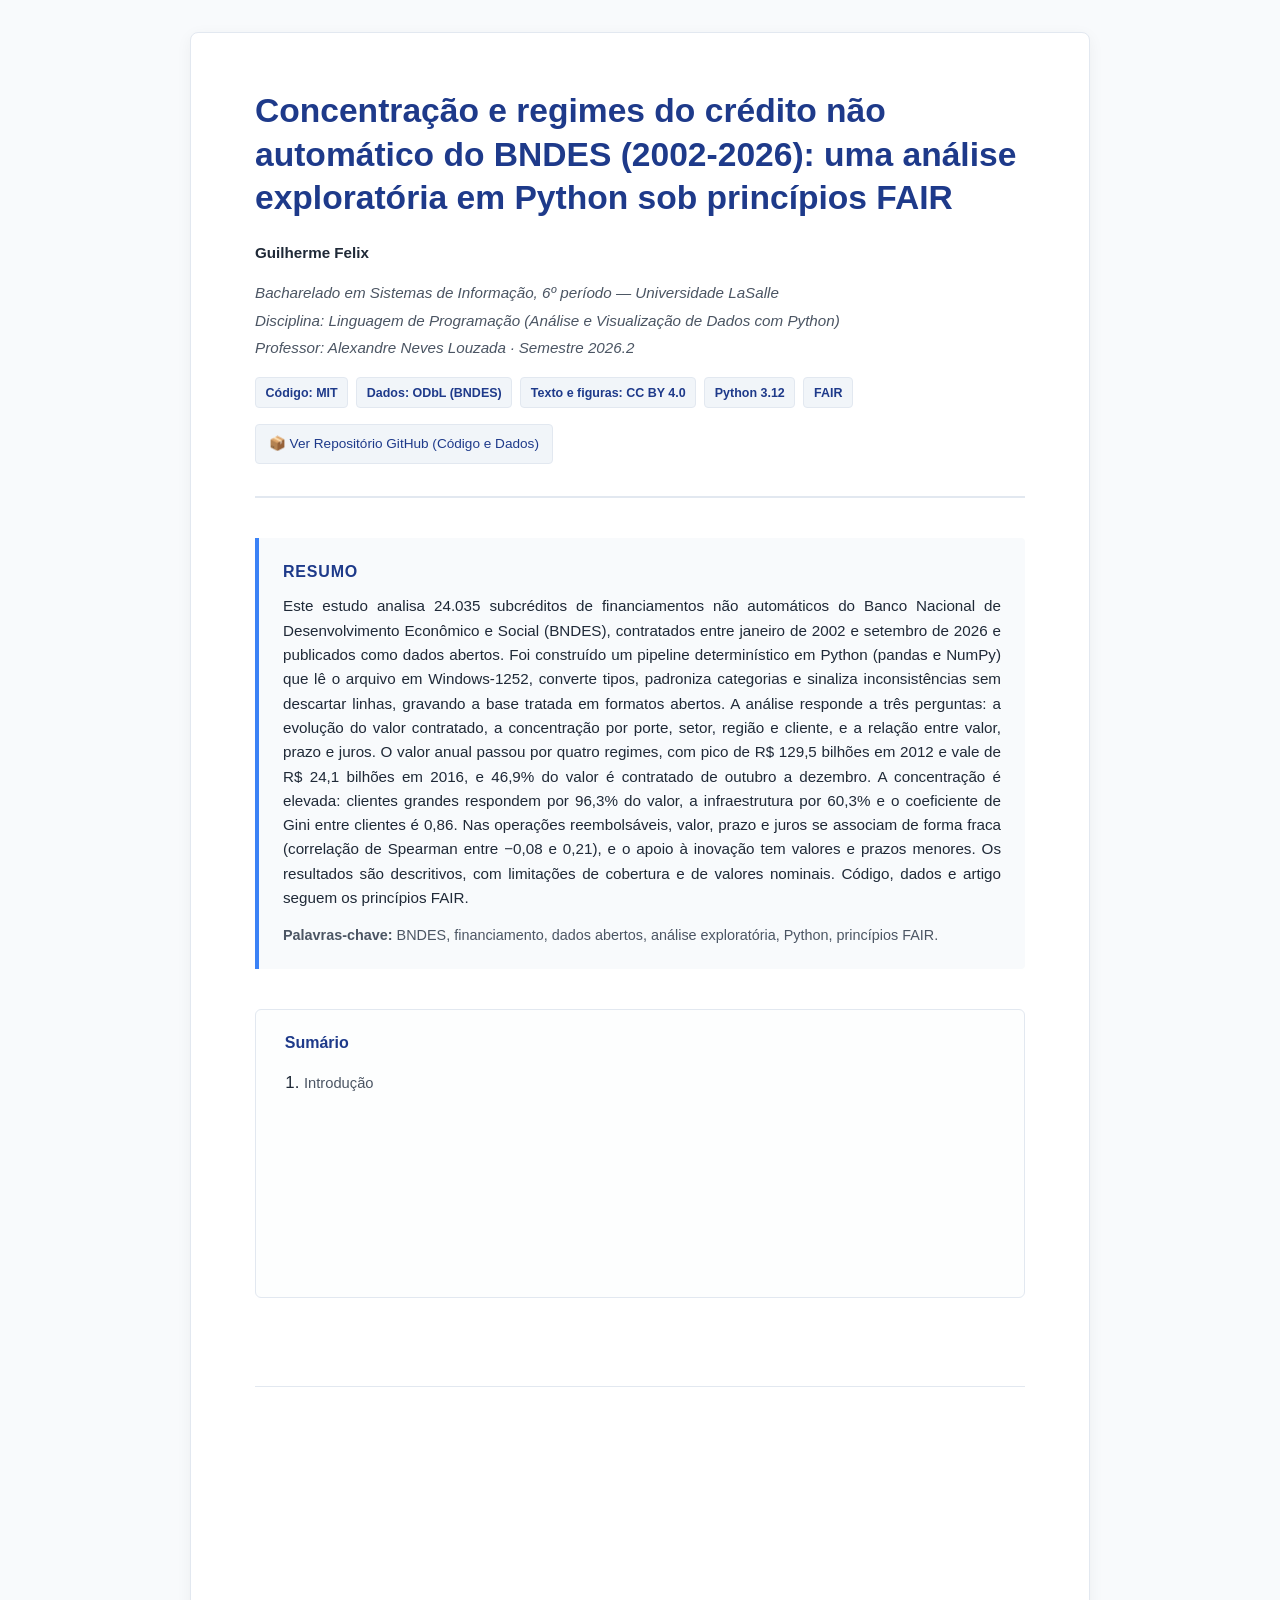
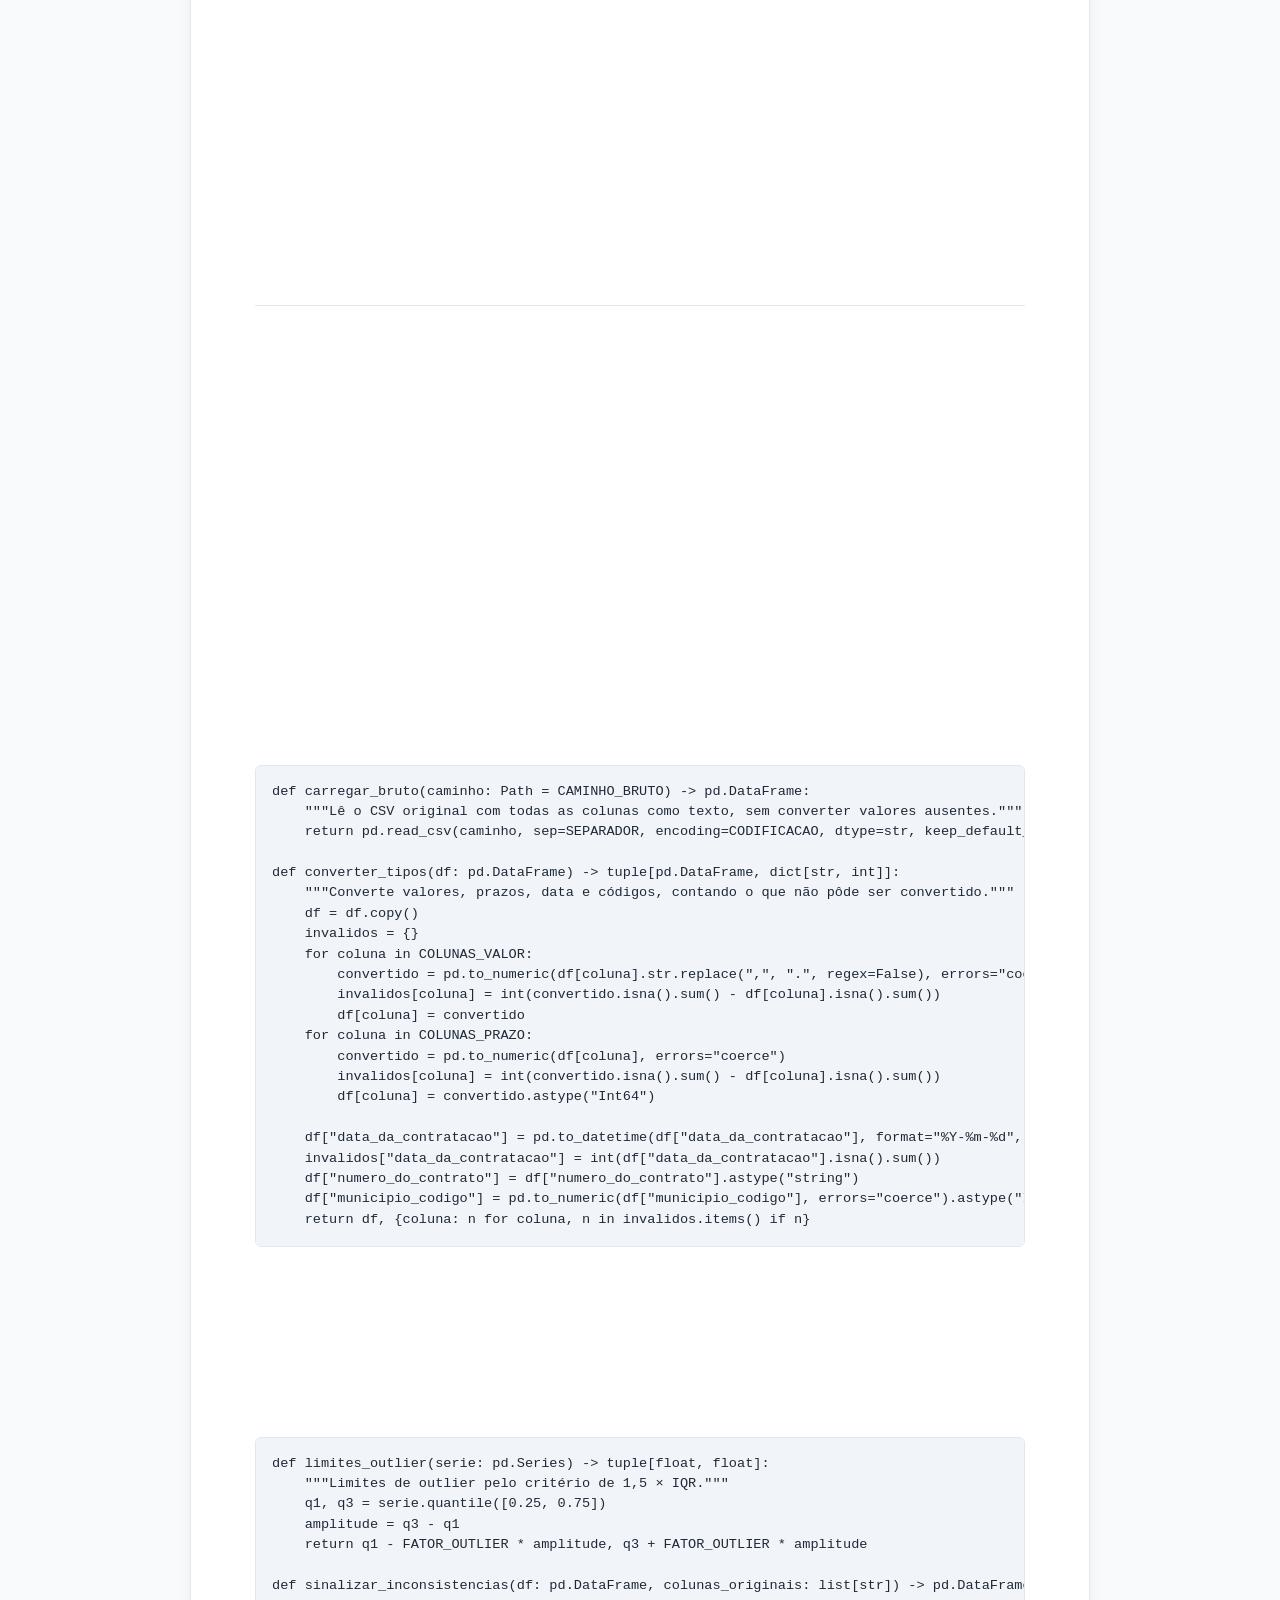
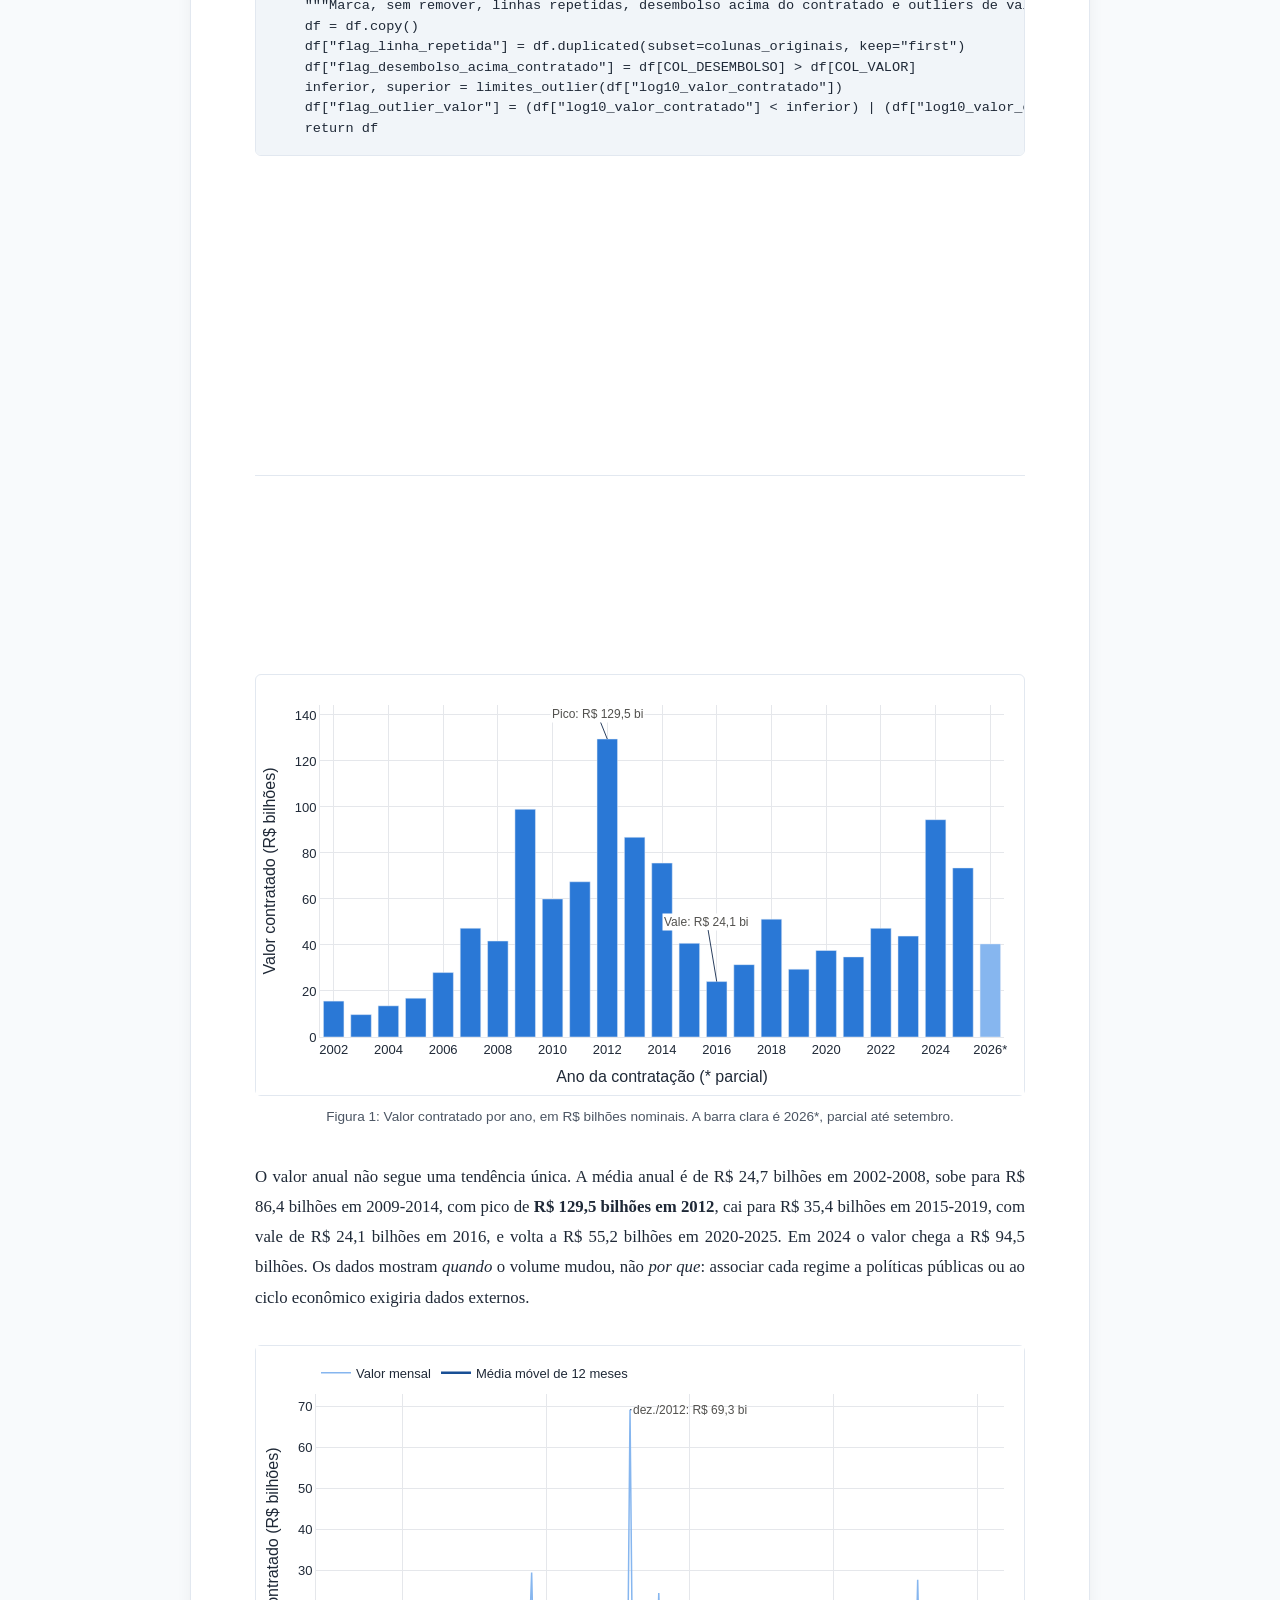
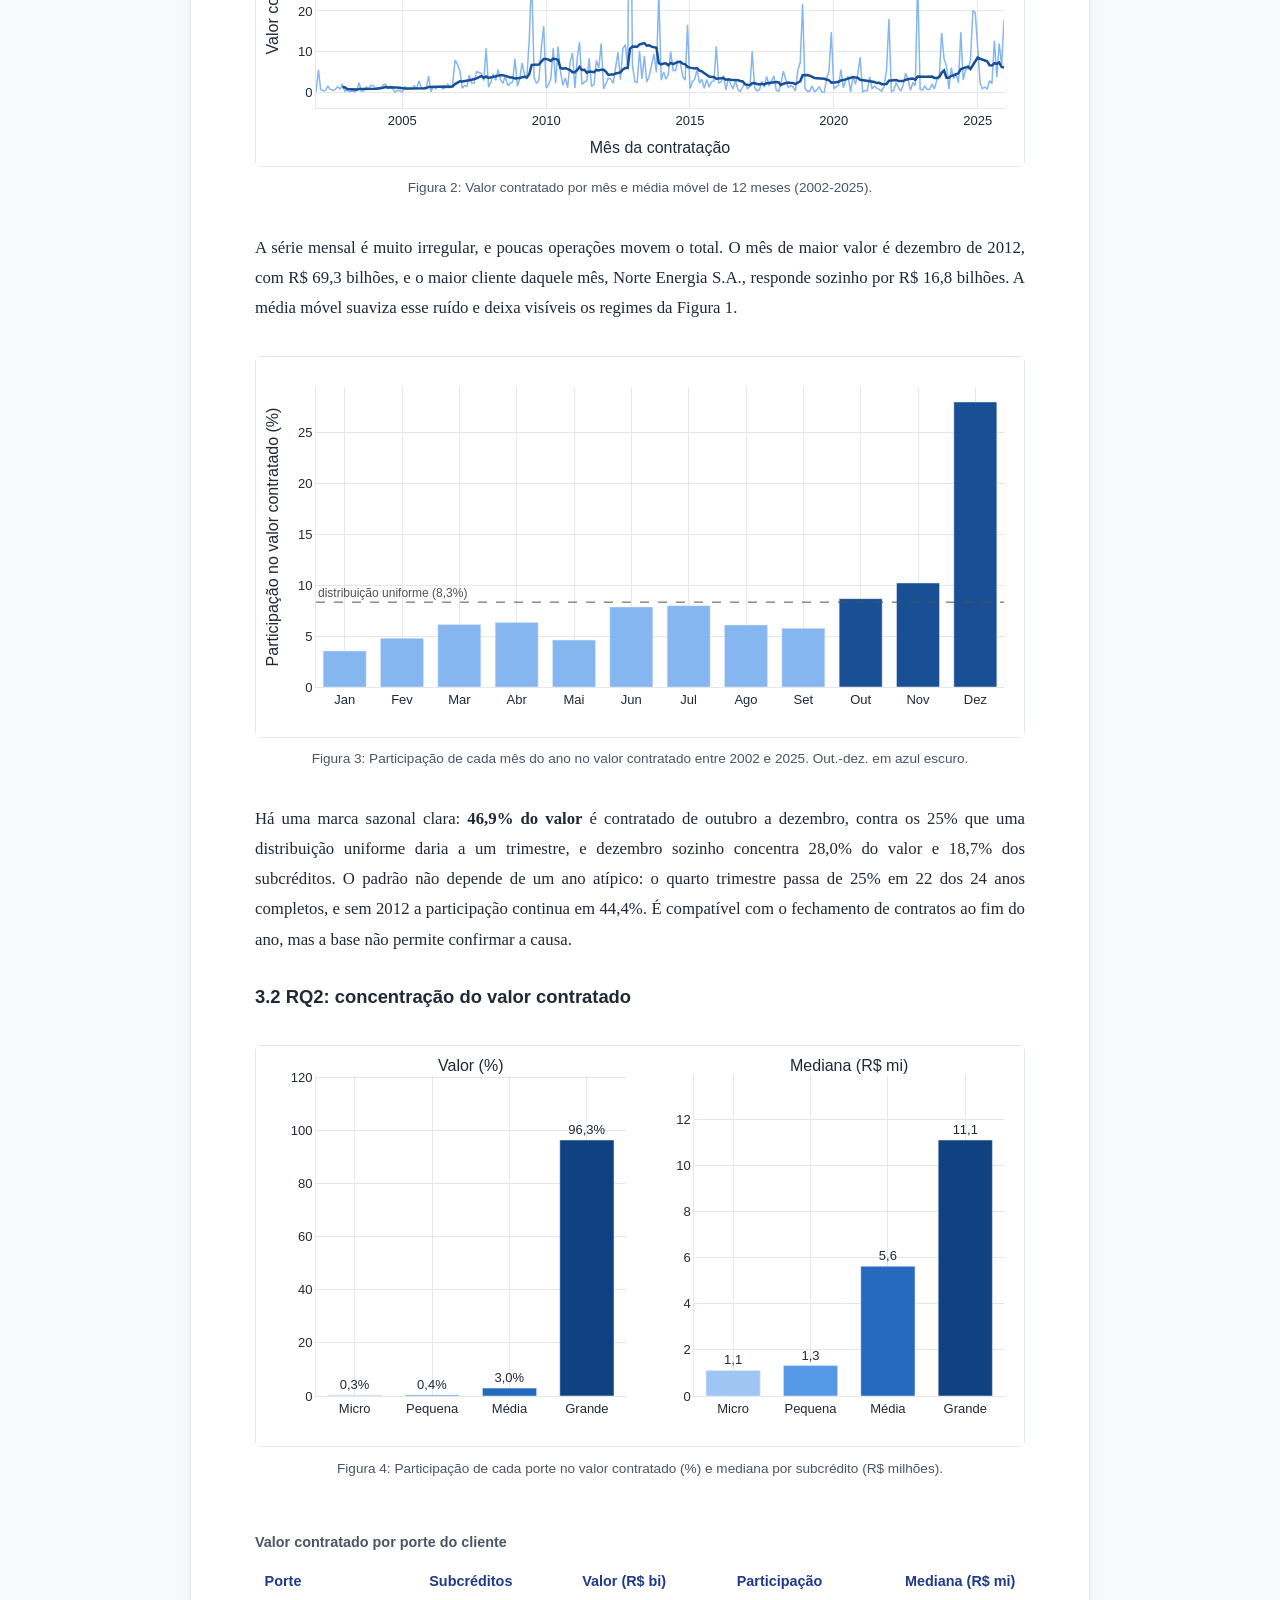
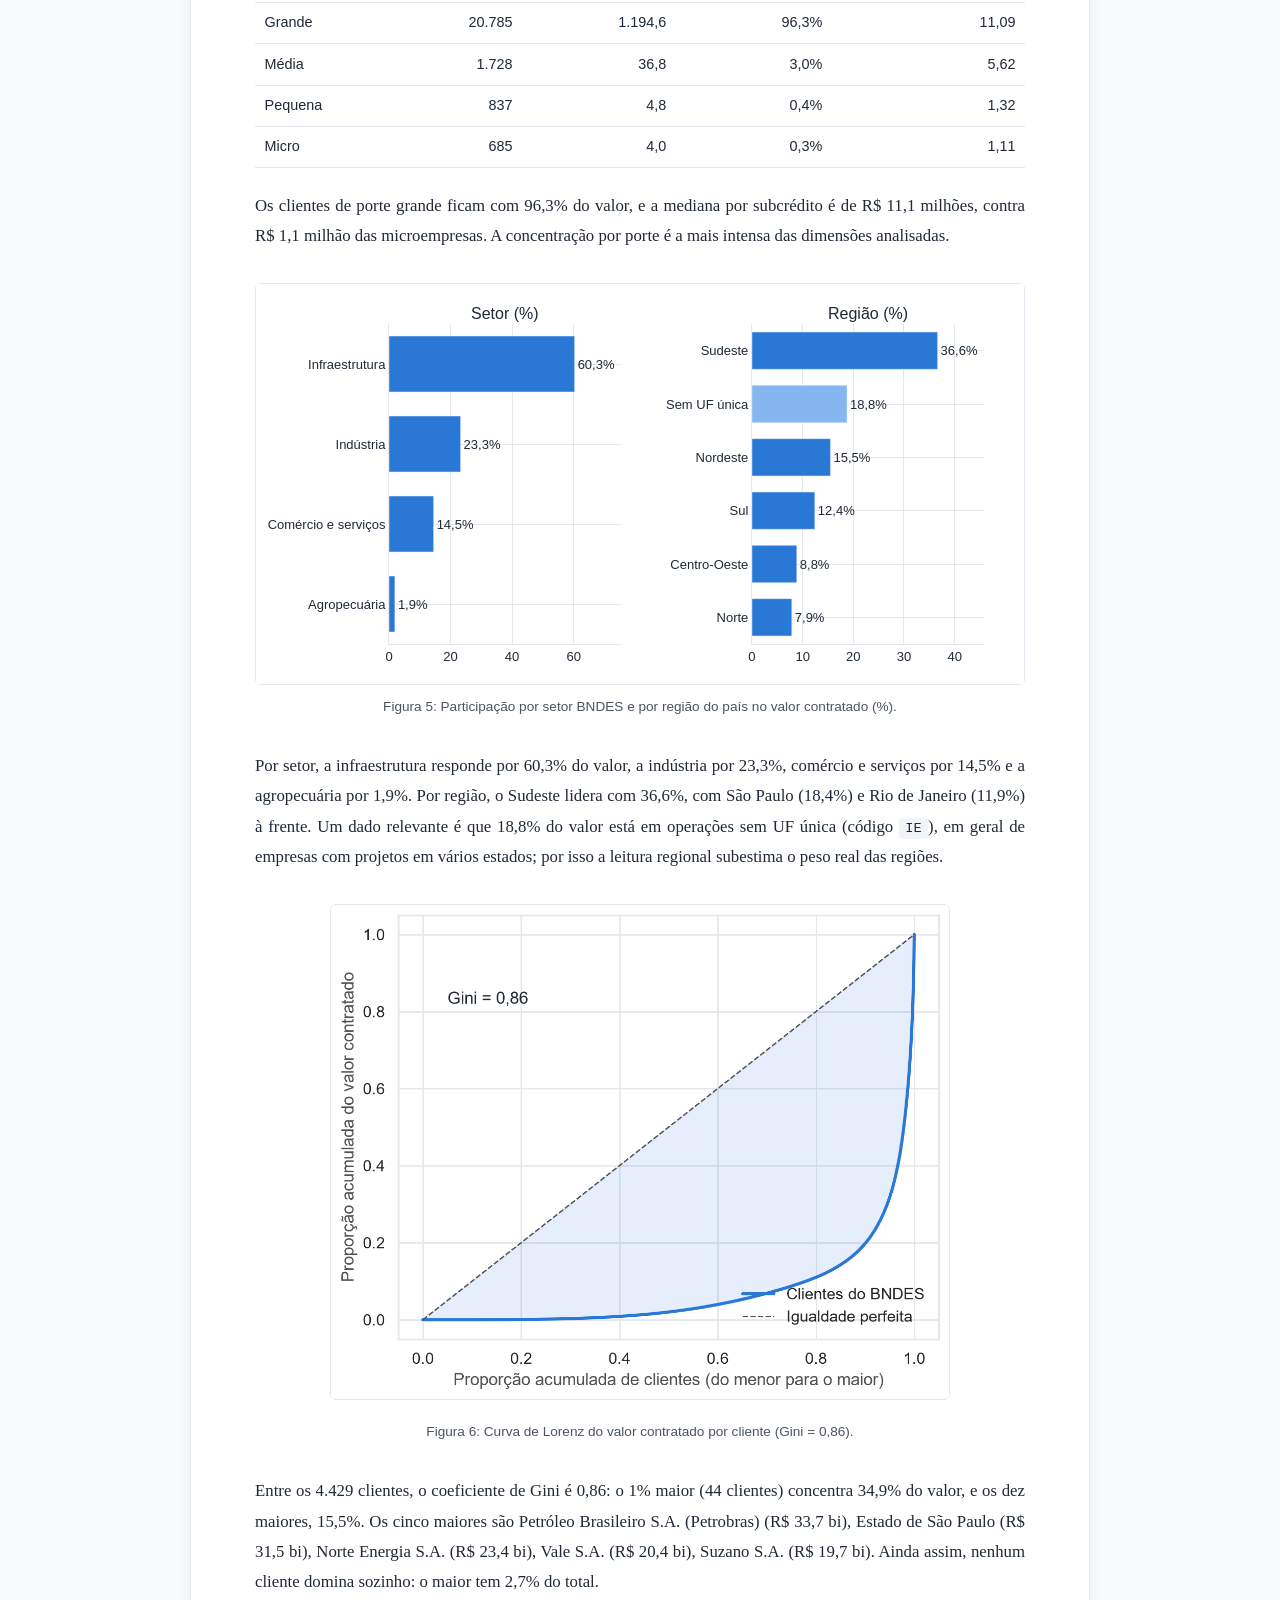
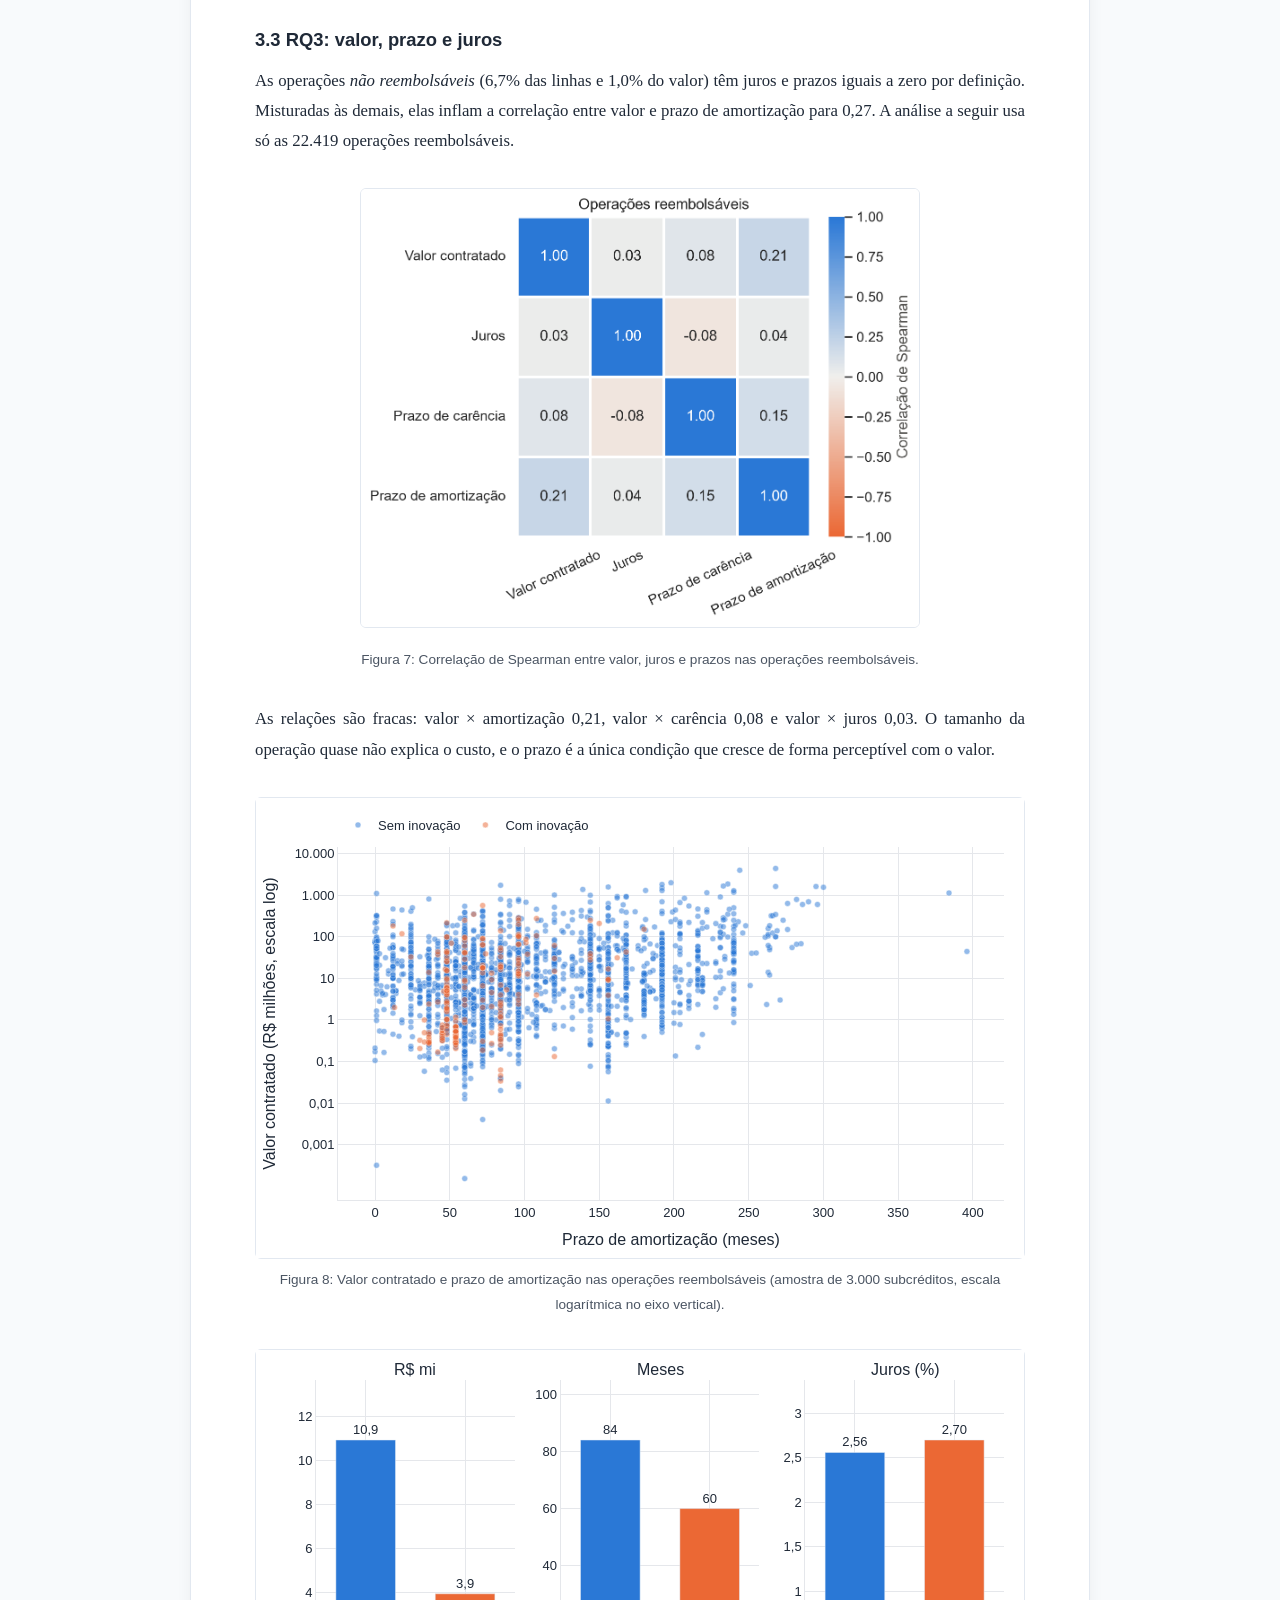
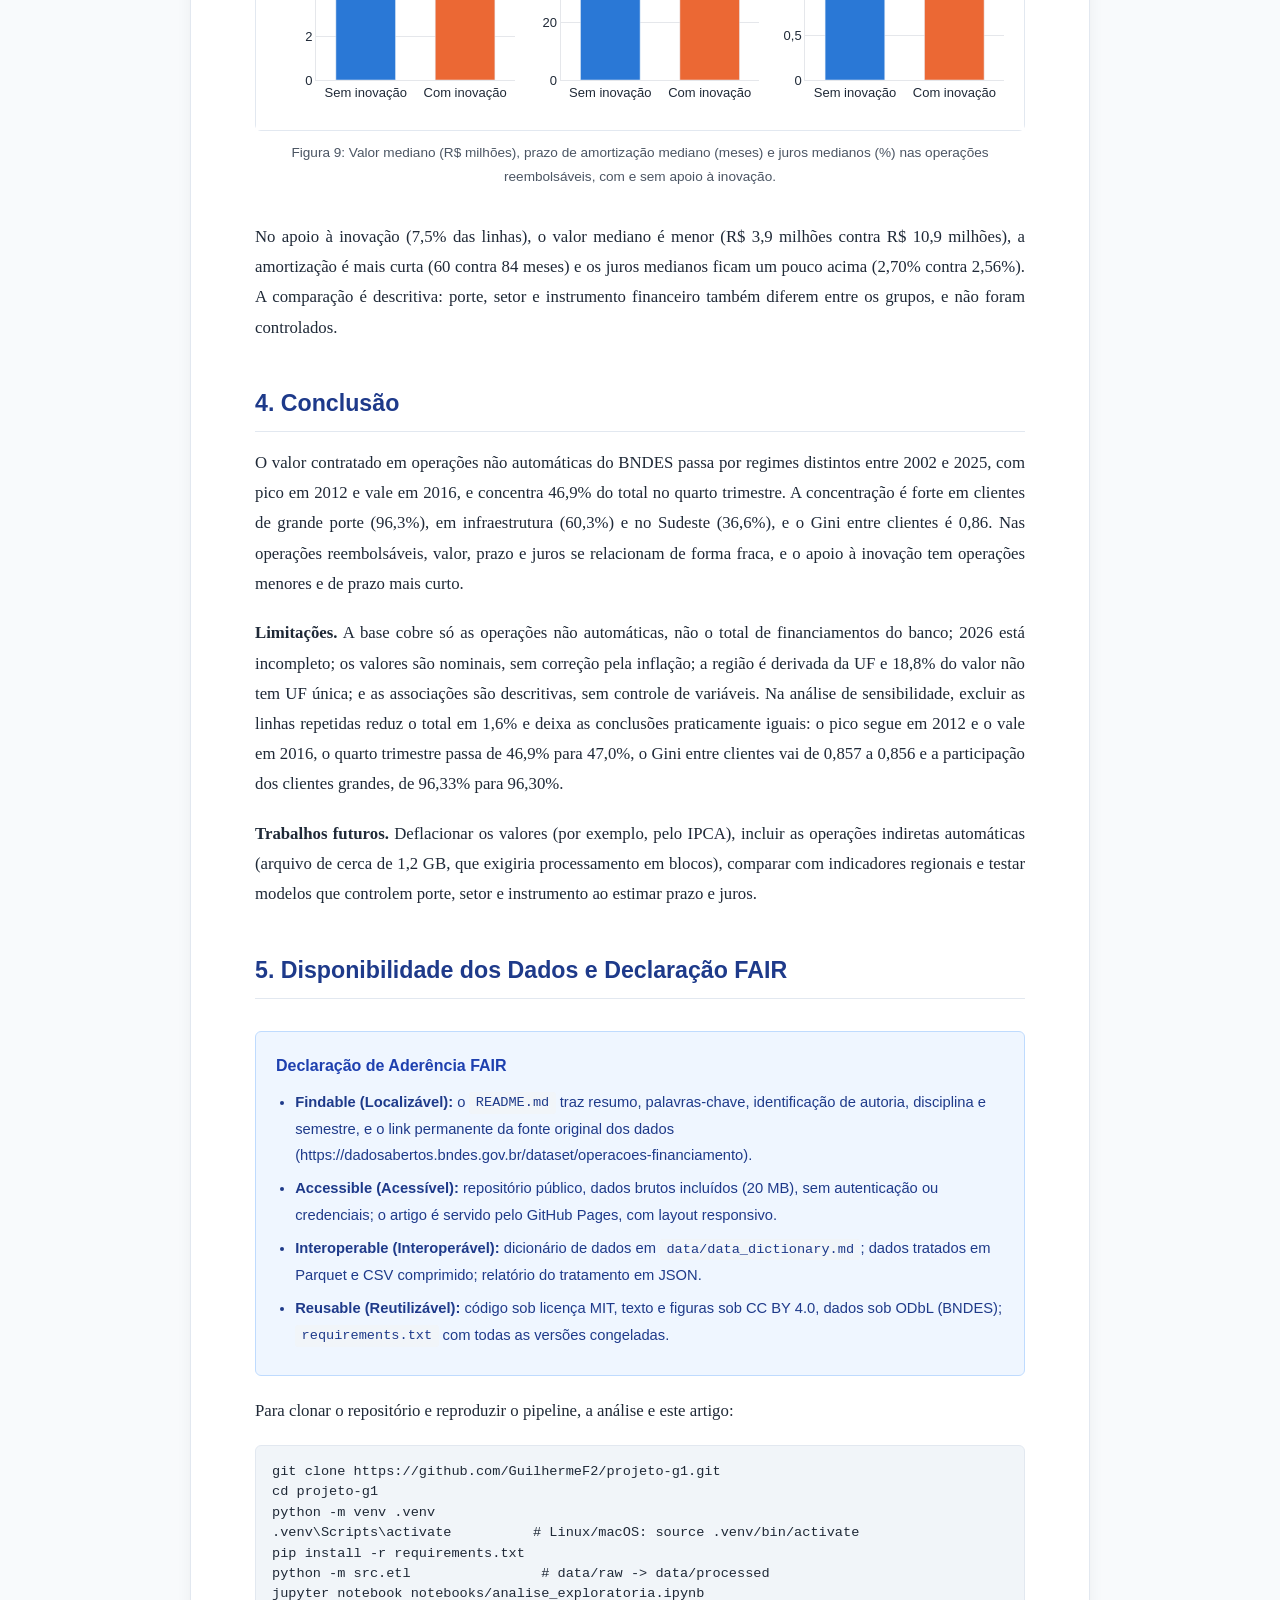
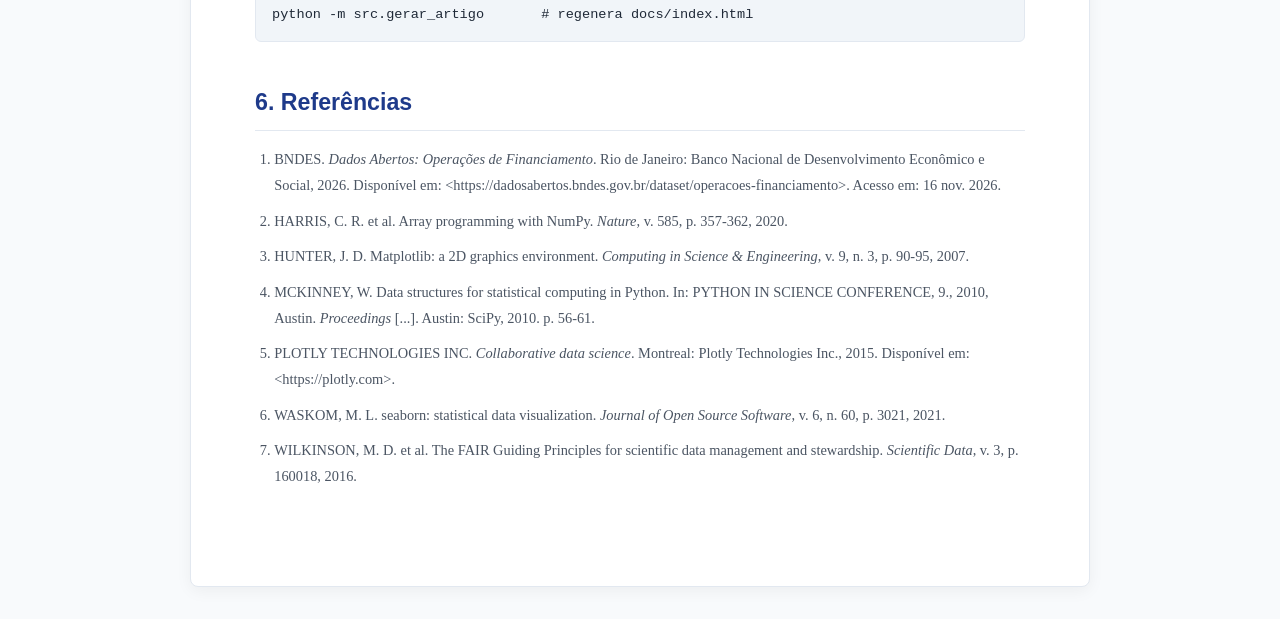
==== commit c1fc8ec8: "Revisão de texto: nomes de clientes, sinal de menos, frases e periodicidade dos juros" ====
--- a/docs/index.html
+++ b/docs/index.html
@@ -114,7 +114,7 @@
 
     <div class="abstract-box">
       <h3>Resumo</h3>
-      <p>Este estudo analisa 24.035 subcréditos de financiamentos não automáticos do Banco Nacional de Desenvolvimento Econômico e Social (BNDES), contratados entre janeiro de 2002 e setembro de 2026 e publicados como dados abertos. Foi construído um pipeline determinístico em Python (pandas e NumPy) que lê o arquivo em Windows-1252, converte tipos, padroniza categorias e sinaliza inconsistências sem descartar linhas, gravando a base tratada em formatos abertos. A análise responde a três perguntas: a evolução do valor contratado, a concentração por porte, setor, região e cliente, e a relação entre valor, prazo e juros. O valor anual passou por quatro regimes, com pico de R$ 129,5 bilhões em 2012 e vale de R$ 24,1 bilhões em 2016, e 46,9% do valor é contratado de outubro a dezembro. A concentração é elevada: clientes grandes respondem por 96,3% do valor, a infraestrutura por 60,3% e o coeficiente de Gini entre clientes é 0,86. Nas operações reembolsáveis, valor, prazo e juros se associam de forma fraca (correlação de Spearman entre -0,08 e 0,21), e o apoio à inovação tem valores e prazos menores. Os resultados são descritivos, com limitações de cobertura e de valores nominais. Código, dados e artigo seguem os princípios FAIR.</p>
+      <p>Este estudo analisa 24.035 subcréditos de financiamentos não automáticos do Banco Nacional de Desenvolvimento Econômico e Social (BNDES), contratados entre janeiro de 2002 e setembro de 2026 e publicados como dados abertos. Foi construído um pipeline determinístico em Python (pandas e NumPy) que lê o arquivo em Windows-1252, converte tipos, padroniza categorias e sinaliza inconsistências sem descartar linhas, gravando a base tratada em formatos abertos. A análise responde a três perguntas: a evolução do valor contratado, a concentração por porte, setor, região e cliente, e a relação entre valor, prazo e juros. O valor anual passou por quatro regimes, com pico de R$ 129,5 bilhões em 2012 e vale de R$ 24,1 bilhões em 2016, e 46,9% do valor é contratado de outubro a dezembro. A concentração é elevada: clientes grandes respondem por 96,3% do valor, a infraestrutura por 60,3% e o coeficiente de Gini entre clientes é 0,86. Nas operações reembolsáveis, valor, prazo e juros se associam de forma fraca (correlação de Spearman entre −0,08 e 0,21), e o apoio à inovação tem valores e prazos menores. Os resultados são descritivos, com limitações de cobertura e de valores nominais. Código, dados e artigo seguem os princípios FAIR.</p>
       <div class="keywords">
         <strong>Palavras-chave:</strong> BNDES, financiamento, dados abertos, análise exploratória, Python, princípios FAIR.
       </div>
@@ -238,7 +238,8 @@
       <p>
         O valor total contratado na base é de R$ 1.240,2 bilhões, dos quais
         R$ 964,6 bilhões foram desembolsados (77,8%). Como
-        2026 termina em 30 de setembro, as comparações anuais usam
+        os dados de 2026 terminam em 30 de setembro, as comparações
+        anuais usam
         2002-2025. Os gráficos são interativos: passe o mouse para ver os valores.
       </p>
 
@@ -269,7 +270,8 @@
       <p>
         A série mensal é muito irregular, e poucas operações movem o total. O mês de maior valor é
         dezembro de 2012, com R$ 69,3 bilhões, e o maior cliente daquele mês,
-        Norte Energia S/A, responde sozinho por R$ 16,8 bilhões.
+        Norte Energia S.A., responde sozinho por
+        R$ 16,8 bilhões.
         A média móvel suaviza esse ruído e deixa visíveis os regimes da Figura 1.
       </p>
       <figure>
@@ -338,7 +340,7 @@
       <p>
         Entre os 4.429 clientes, o coeficiente de Gini é 0,86: o 1% maior
         (44 clientes) concentra 34,9% do valor, e os dez
-        maiores, 15,5%. Os cinco maiores são Petroleo Brasileiro S A Petrobras (R$ 33,7 bi), Estado De Sao Paulo (R$ 31,5 bi), Norte Energia S/A (R$ 23,4 bi), Vale S.A. (R$ 20,4 bi), Suzano S.A. (R$ 19,7 bi). Ainda assim, nenhum cliente
+        maiores, 15,5%. Os cinco maiores são Petróleo Brasileiro S.A. (Petrobras) (R$ 33,7 bi), Estado de São Paulo (R$ 31,5 bi), Norte Energia S.A. (R$ 23,4 bi), Vale S.A. (R$ 20,4 bi), Suzano S.A. (R$ 19,7 bi). Ainda assim, nenhum cliente
         domina sozinho: o maior tem 2,7% do total.
       </p>
 
@@ -375,7 +377,7 @@
 <noscript>Este gráfico interativo precisa de JavaScript; a legenda e o texto descrevem o resultado.</noscript>
 </div>
         <figcaption>Figura 9: Valor mediano (R$ milhões), prazo de amortização mediano (meses) e juros medianos
-          (% a.a.) nas operações reembolsáveis, com e sem apoio à inovação.</figcaption>
+          (%) nas operações reembolsáveis, com e sem apoio à inovação.</figcaption>
       </figure>
       <p>
         No apoio à inovação (7,5% das linhas), o valor mediano é menor
@@ -406,8 +408,8 @@
         1,6% e deixa as conclusões praticamente iguais: o pico segue em
         2012 e o vale em 2016, o quarto trimestre passa de
         46,9% para 47,0%, o Gini entre
-        clientes de 0,857 para 0,856 e a participação dos
-        clientes grandes de 96,33% para 96,30%.
+        clientes vai de 0,857 a 0,856 e a participação dos
+        clientes grandes, de 96,33% para 96,30%.
       </p>
       <p>
         <strong>Trabalhos futuros.</strong> Deflacionar os valores (por exemplo, pelo IPCA), incluir as operações
